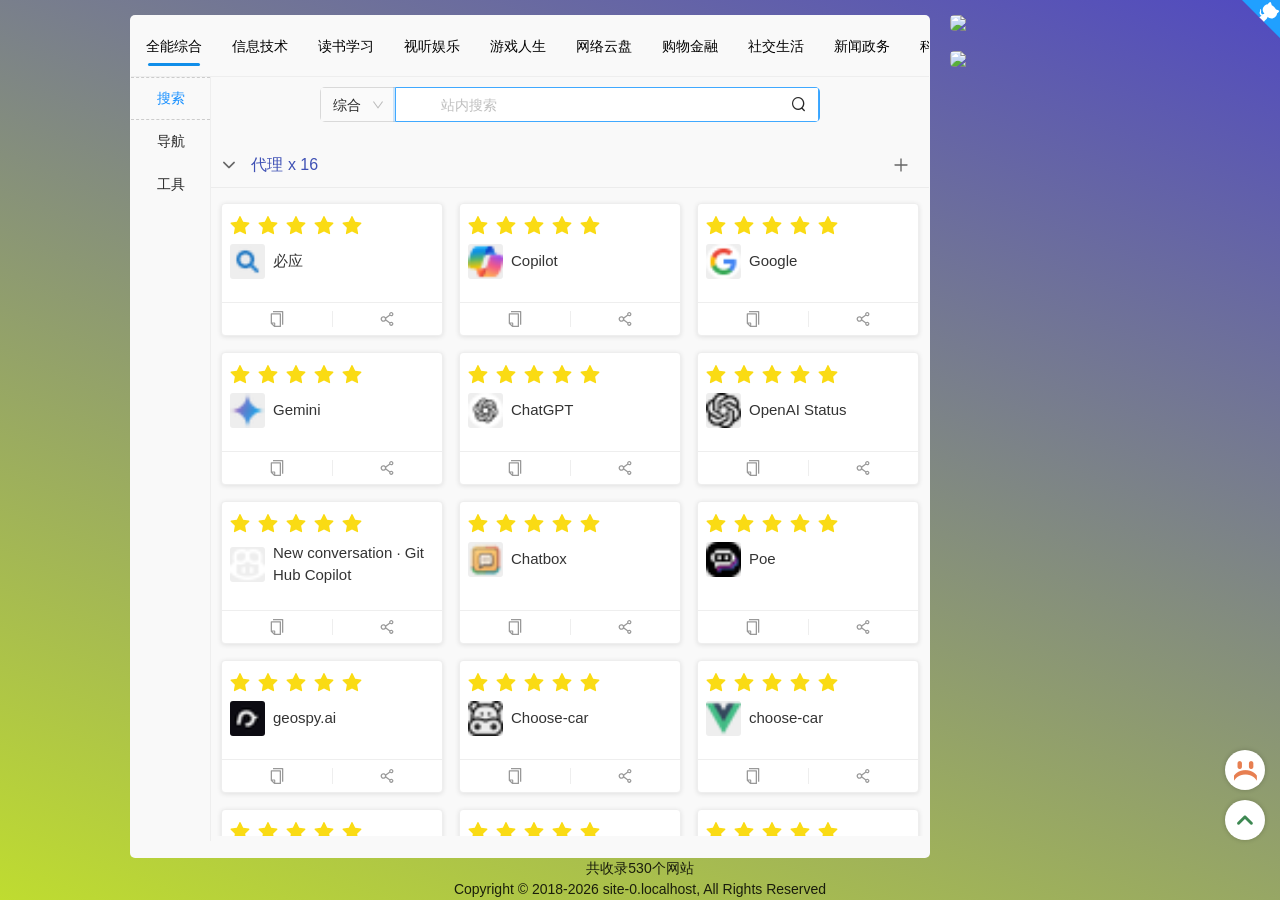
==== index.html @ 15c080ee "Deploying to gh-pages from @ RiTian96/nav@6707cbad53da77c49ca2c1d9689dedab79f946f9 🚀" ====
<!DOCTYPE html>
<!--
                                                                          
                                 .--,-``-.                              
                                /   /     '.                            
                               / ../        ;                           
      ,---,                    \ ``\  .`-    '                   ,---,  
  ,-+-. /  |               .---.\___\/   \   :               ,-+-. /  | 
 ,--.'|'   |  ,--.--.    /.  ./|     \   :   |      ,---.   ,--.'|'   | 
|   |  ,"' | /       \ .-' . ' |     /  /   /      /     \ |   |  ,"' | 
|   | /  | |.--.  .-. /___/ \: |     \  \   \     /    / ' |   | /  | | 
|   | |  | | \__\/: . .   \  ' . ___ /   :   |   .    ' /  |   | |  | | 
|   | |  |/  ," .--.; |\   \   '/   /\   /   :   '   ; :__ |   | |  |/  
|   | |--'  /  /  ,.  | \   \  / ,,/  ',-    .___'   | '.'||   | |--'   
|   |/     ;  :   .'   \ \   \ \ ''\        ;/  .\   :    :|   |/       
'---'      |  ,     .-./  '---" \   \     .' \  ; \   \  / '---'        
            `--`---'             `--`-,,-'    `--" `----'               
                      
                     2018/4/26   www.nav3.cn

        ,+++++++++++++++++++++++++++++++++++++++++++++++++.
        ( We want you! https://github.com/xjh22222228/nav )
        `-,+++++++++++++++++++++++++++++++++++++++++++++++'
-->
<html data-beasties-container>
  <head>
    <meta charset="utf-8">
    <base href="./">
    <meta name="author" content="https://github.com/xjh22222228">
    <meta http-equiv="X-UA-Compatible" content="IE=edge, chrome=1">
    <meta name="viewport" content="width=device-width, initial-scale=1, shrink-to-fit=no, minimum-scale=1.0, maximum-scale=1.0, user-scalable=no">
    <meta name="renderer" content="webkit">
    <!-- nav.config-start --><!-- https://github.com/xjh22222228/nav -->
  <title>发现导航 - 精选实用导航网站</title>
  <meta property="og:title" content="发现导航 - 精选实用导航网站">
  <meta property="og:description" content="发现导航是一个轻量级免费且强大的导航网站">
  <meta property="og:type" content="website">
  <meta name="description" content="发现导航是一个轻量级免费且强大的导航网站">
  <meta name="keywords" content="免费导航,开源导航" id="xjh_2">
  <link rel="icon" href="https://gcore.jsdelivr.net/gh/xjh22222228/public@gh-pages/nav/logo.svg">
  <link rel="apple-touch-icon" href="https://gcore.jsdelivr.net/gh/xjh22222228/public@gh-pages/nav/logo.svg">
  <link rel="prefetch" href="//unpkg.com/ng-zorro-antd@19.0.2/ng-zorro-antd.dark.min.css"><!-- nav.config-end -->
    <!-- nav.headerContent-start -->
    <!-- nav.headerContent-end -->
  <style>@charset "UTF-8";@-webkit-keyframes nprogress-spinner{0%{-webkit-transform:rotate(0deg)}to{-webkit-transform:rotate(360deg)}}html,body{width:100%;height:100%}*,*:before,*:after{box-sizing:border-box}html{font-family:sans-serif;line-height:1.15;-webkit-text-size-adjust:100%;-ms-text-size-adjust:100%;-ms-overflow-style:scrollbar;-webkit-tap-highlight-color:rgba(0,0,0,0)}@-ms-viewport{width:device-width}body{margin:0;color:#000000d9;font-size:14px;font-family:-apple-system,BlinkMacSystemFont,Segoe UI,Roboto,Helvetica Neue,Arial,Noto Sans,sans-serif,"Apple Color Emoji","Segoe UI Emoji",Segoe UI Symbol,"Noto Color Emoji";font-variant:tabular-nums;line-height:1.5715;background-color:#fff;font-feature-settings:"tnum"}html{--antd-wave-shadow-color:#1890ff;--scroll-bar:0}*,:before,:after{--tw-border-spacing-x:0;--tw-border-spacing-y:0;--tw-translate-x:0;--tw-translate-y:0;--tw-rotate:0;--tw-skew-x:0;--tw-skew-y:0;--tw-scale-x:1;--tw-scale-y:1;--tw-pan-x: ;--tw-pan-y: ;--tw-pinch-zoom: ;--tw-scroll-snap-strictness:proximity;--tw-gradient-from-position: ;--tw-gradient-via-position: ;--tw-gradient-to-position: ;--tw-ordinal: ;--tw-slashed-zero: ;--tw-numeric-figure: ;--tw-numeric-spacing: ;--tw-numeric-fraction: ;--tw-ring-inset: ;--tw-ring-offset-width:0px;--tw-ring-offset-color:#fff;--tw-ring-color:rgb(59 130 246 / .5);--tw-ring-offset-shadow:0 0 #0000;--tw-ring-shadow:0 0 #0000;--tw-shadow:0 0 #0000;--tw-shadow-colored:0 0 #0000;--tw-blur: ;--tw-brightness: ;--tw-contrast: ;--tw-grayscale: ;--tw-hue-rotate: ;--tw-invert: ;--tw-saturate: ;--tw-sepia: ;--tw-drop-shadow: ;--tw-backdrop-blur: ;--tw-backdrop-brightness: ;--tw-backdrop-contrast: ;--tw-backdrop-grayscale: ;--tw-backdrop-hue-rotate: ;--tw-backdrop-invert: ;--tw-backdrop-opacity: ;--tw-backdrop-saturate: ;--tw-backdrop-sepia: ;--tw-contain-size: ;--tw-contain-layout: ;--tw-contain-paint: ;--tw-contain-style: }*,:before,:after{box-sizing:border-box;border-width:0;border-style:solid;border-color:#e5e7eb}:before,:after{--tw-content:""}html{line-height:1.5;-webkit-text-size-adjust:100%;-moz-tab-size:4;tab-size:4;font-family:ui-sans-serif,system-ui,sans-serif,"Apple Color Emoji","Segoe UI Emoji",Segoe UI Symbol,"Noto Color Emoji";font-feature-settings:normal;font-variation-settings:normal;-webkit-tap-highlight-color:transparent}body{margin:0;line-height:inherit}svg{display:block;vertical-align:middle}:root{--componentHeight:155px}html{-ms-text-size-adjust:100%;-webkit-text-size-adjust:100%}body{min-height:100vh;-webkit-font-smoothing:antialiased;-moz-osx-font-smoothing:grayscale;-webkit-overflow-scrolling:touch;font-size:14px}</style><link rel="stylesheet" href="styles-TEUAUBQ4.css" media="print" onload="this.media='all'"><noscript><link rel="stylesheet" href="styles-TEUAUBQ4.css"></noscript></head>
  <script>
    window.__TITLE__ = document.title
  </script>
  <body class="dark-scrollbar-border" id="x-j-h">
    <app-xiejiahe>
      <!-- nav.loading-start -->
<style>
  @keyframes my-rotate{0%{transform:rotate(0deg)}100%{transform:rotate(360deg)}}@keyframes loading-dash{0%{stroke-dasharray:1,200;stroke-dashoffset:0}50%{stroke-dasharray:90,150;stroke-dashoffset:-40px}100%{stroke-dasharray:90,150;stroke-dashoffset:-120px}}.g-loading{z-index:999;position:fixed;top:0;left:0;right:0;bottom:0;background:#fff;display: flex;justify-content: center;align-items: center;}.circular{width:30px;height:30px;animation:my-rotate 2s linear infinite;}.path{stroke-dasharray:90,150;stroke-dashoffset:0;stroke-width:5;stroke:#409eff;stroke-linecap:round;animation:loading-dash 1.5s ease-in-out infinite}
</style><div class="g-loading">
    <svg viewBox="25 25 50 50" class="circular">
      <circle cx="50" cy="50" r="20" fill="none" class="path"/>
    </svg>
  </div>  
<!-- nav.loading-end -->
    </app-xiejiahe>

    <!-- nav.seo-start -->
<div data-url="https://github.com/xjh22222228/nav" data-server-time="1739693124392" data-a="x.i.e-jiahe" data-date="2025-02-16 16:05:24" id="META-NAV" style="z-index:-1;position:fixed;top:-10000vh;left:-10000vh;">
<div>必应</div><div>Copilot</div><div>Google</div><div>Gemini</div><div>ChatGPT</div><div>OpenAI Status</div><div>New conversation · GitHub Copilot</div><div>Chatbox</div><div>Poe</div><div>geospy.ai</div><div>Choose-car</div><div>choose-car</div><div>choose-car</div><div>RawChat公益站点</div><div>RawChat公益站点</div><div>数字玩家</div><div>网络空间测绘，网络空间安全搜索引擎，网络空间搜索引擎，安全态势感知 - FOFA网络空间测绘系统</div><div>DeepSeek - 探索未至之境</div><div>Kimi.ai - 帮你看更大的世界</div><div>秘塔AI搜索</div><div>微博智搜（beta）</div><div>百度一下，你就知道</div><div>文心一言</div><div>天工AI-搜索、对话、写作、文档分析、画画、做PPT的全能AI助手</div><div>智谱清言</div><div>商汤商量语言大模型</div><div>通义</div><div>讯飞星火认知大模型-AI大语言模型-星火大模型-科大讯飞</div><div>豆包 - 抖音旗下 AI 智能助手</div><div>360智脑 — 以人为本，安全可信</div><div>盘古大模型-华为云</div><div>小艺</div><div>SurfHelper</div><div>福利吧导航 | 福利世界一触即达</div><div>龙轩导航-做个有用的导航</div><div>阿虚同学的储物间</div><div>FRE123 免费资源共享平台</div><div>FRE123 免费资源共享平台</div><div>快点搜-搜索，快一点！-欢哥科技</div><div>哆啦A梦的神奇口袋-这全是宝藏</div><div>神秘的热心网友 - 收集免费实用有趣的东西，做最好的资源导航</div><div>炫猿</div><div>有深度的网址导航_趣导航</div><div>优聚集 - 优聚集</div><div>果汁导航 - 上网从这里开始！</div><div>资源兔 - 做个有用的资源导航</div><div>优聚集公开导航</div><div>合集网 | 信息资源大全</div><div>产品经理导航 | 运营导航-互联网人必备网址导航</div><div>LKs 网站推荐合集</div><div>聚合搜索引擎 - 熊崩搜索</div><div>神奇海螺试验场</div><div>MikuTools - 一个轻量的工具集合</div><div>即时工具-致力打造即用即走型在线工具箱</div><div>在线小工具 - 好用的在线工具都在这里！</div><div>炽狮工具箱 - 免费手机工具 站长工具 源代码查看器 在线工具 你的工具箱</div><div>在线工具 - 你的工具箱</div><div>首页 - 孟坤工具箱网页版</div><div>Web Apps by 123apps - Edit, Convert, Create</div><div>iLovePDF | 为PDF爱好者提供的PDF文件在线处理工具</div><div>線上 PDF | Adobe Acrobat (香港)</div><div>免费的在线PDF提取器</div><div>程序员工具箱 - 在线工具</div><div>高手工具 - 不止于工具</div><div>踢踢零工具 - tt0.top</div><div>刘明野的工具箱 | 刘明野的工具箱提供好用、易用的工具，还在不断添加中，欢迎访问！</div><div>AI帮个忙 | 多功能AI小帮手</div><div>偷懒工具 - 努力做更好用的在线工具</div><div>30tool-可能是最好的工具网</div><div>开发者搜索-Beta-让技术搜索更简单高效</div><div>Road 2 Coding</div><div>ZX的网站----欢迎访问!!!!!!</div><div>首页-丁爸网</div><div>Privacy | 个人数据泄漏检测</div><div>Privacy | 个人数据泄漏检测</div><div>社工库 - 最新免费社工库</div><div>你分享的链接泄露隐私了吗？</div><div>找到TA | 解析音乐分享链接</div><div>AICU - 我会一直看着你</div><div>Dynadot | 域名注册和管理 功能齐全，价格实惠 - 免费的拖拽式网站构建器 - 免费的域名隐私服务</div><div>客戶系統 - ExtraVM</div><div>阿里云-计算，为了无法计算的价值</div><div>OpenKEY</div><div>我要买GPT - 提供社区支持以及可靠的质量保证。</div><div>ChatGPT稳定账号购买批发, OpenAI账户辅助注册, DALLE2 GPT3 CODEX API 手工注册 自动发卡 质量保证</div><div>GPTNB ONEAPI</div><div>GPTAPI.US - AI模型中转API - OpenAI ChatGPT低价GPT-4 API - Claude 3 Opus、Gemini Pro 1.5、Command R+ API接口</div><div>SiliconFlow, Accelerate AGI to Benefit Humanity</div><div>2024年顶级免费AI API | Free AI Hunter</div><div>国内外AI大语言模型API价格对比 | AI排行榜 - AIGCRank.cn</div><div>OpenCompass司南 - 评测榜单</div><div>林哥的大模型野榜</div><div>Chat with Open Large Language Models</div><div>UFO Test: Multiple Framerates</div><div>Keep Screen On - A page to prevent your device from sleeping</div><div>微信文件传输助手网页版</div><div>UC网盘 - 文件传输助手</div><div>Untitled space – new.space --- 无标题空间 – new.space</div><div>鸡毛信</div><div>getnote</div><div>notesorga</div><div>即时传 - 在线文件传送</div><div>网络剪贴板 - 极简的跨平台数据暂存和传送工具 | netcut.cn</div><div>Connect to Work or Games from Anywhere | Parsec</div><div>Moonlight Game Streaming: Play Your PC Games Remotely</div><div>RSS Generator - FetchRSS</div><div>图片隐写加密／解密</div><div>Q绑查询-Q绑在线查询具</div><div>你注册过哪些网站？一搜便知 - REG007</div><div>恶搞照妖镜</div><div>Greasy Fork - 安全、实用的用户脚本大全</div><div>Sleazy Fork - 安全、有用的成人用户脚本大全</div><div>首页 | Userscript.Zone</div><div>Flathub—An app store and build service for Linux</div><div>极简插件_Chrome扩展插件商店_优质crx应用下载</div><div>Crx搜搜 - 一个牛X的扩展和应用商店</div><div>Easy Scraper</div><div>AixDownloader - Download Anywhere</div><div>Automa - An extension for browser automation - Automa</div><div>计时器掌控者 | 苍石居</div><div>ImFile</div><div>GKD | 自定义屏幕点击应用</div><div>免费下载缺失的 DLL 文件 | DLL‑files.com</div><div>Microsoft Activation Scripts (MAS)</div><div>沧水的KMS服务 - Kms激活|Windows激活|Office激活|Windows下载|Office下载|搭建KMS服务器</div><div>[微零微]-Windows/Office全系列激活教程-KMS在线激活-KMS激活服务器-Windows11一句命令永久激活-Windows10一句命令永久激活</div><div>HelloWindows.cn - 精校 完整 极致 Windows系统下载仓储站</div><div>OSSQ - Windows10 Windows11 版本切换</div><div>Mocreak - 一键安装 Office 的利器</div><div>Office Tool Plus 官方网站 - 一键部署 Office</div><div>微PE工具箱 - 超好用的装机维护工具</div><div>腾讯哈勃分析系统</div><div>VirusTotal - Home</div><div>DriverPack - 驱动更新软件| 下载适用于 Windows 7，XP，10，8 和 8.1</div><div>OpenArk - Opensource Anti Rootkit</div><div>晨钟网络科技 - 致力于开发小众实用软件</div><div>EX-DIY工具箱 卡硬工具箱 （原：卡吧工具箱） 官方网站-电脑DIY装机必备软件。与JS谈笑风生,卡硬大法好。魔方。鲁大师。系统优化</div><div>图吧工具箱 - 最纯净的硬件工具箱</div><div>万彩办公大师官网-免费的办公工具百宝箱OfficeBox,绿色无广告无捆绑</div><div>域名检测_链接检测_网站监控-极强检测报警系统</div><div>站长工具 - 站长之家</div><div>站长工具-百度权重排名查询-站长seo查询 - 爱站网</div><div>ITDOG - 在线ping_在线tcping_网站测速_HTTP测速_API测速_路由追踪_在线MTR_DNS查询</div><div>dnsdb website server domain name hosting ip address lookup history</div><div>ip查询 查ip 网站ip查询 同ip网站查询 iP反查域名 iP查域名 同ip域名</div><div>免费API - 提供免费接口调用平台</div><div>ialtone的短信测压站</div><div>棒糖短信测压</div><div>卡吧加钱党</div><div>Pointer Pointer</div><div>GitHub</div><div>GitHub Proxy 代理加速</div><div>GitHub 文件加速</div><div>GitHub 文件加速</div><div>GitHub 文件加速</div><div>首页 - HelloGitHub</div><div>Trending repositories on GitHub this month</div><div>果核剥壳 - 互联网的净土</div><div>Topbook | 高效生活视频书</div><div>小众软件 - 分享免费、小巧、实用、有趣、绿色的软件</div><div>玩个机吧 - 收集干货教程</div><div>蓝点网 - 给你感兴趣的内容</div><div>微当下载</div><div>六音</div><div>423Down</div><div>创造者日报 - 每天发现有趣的产品</div><div>一网一匠极速版 - 一起发现有趣的新产品</div><div>新趣集 - 一起发现有趣的新产品</div><div>分享迷 - 优质精品TV软件、互联网资源分享</div><div>缘本初见 | 分享实用好软件！</div><div>学习猫 - 分享优质学习资源</div><div>IT天空－新的十年，与您同行！ （已创建16年零5个月）</div><div>Funletu – 发现好物，分享资源，推荐精品</div><div>Altapps.net</div><div>soft.l-t.top</div><div>奔跑中的奶酪 - 有智，有趣，有爱</div><div>汉客儿(www.hankeer.org) | 汉客儿官网 | 魔法电脑 | 多屏协同</div><div>晨旭的博客~ – 我们的同志遍布五湖四海，甚至打入了某些组织的内部</div><div>zu1k</div><div>首页 | Sukka's Blog</div><div>Nite07的小窝 - 优质软件资源站</div><div>SnowNekoのBlog</div><div>万事屋的阿虚</div><div>TomyJan</div><div>kelecn</div><div>惊鸿一面 – 期待与你相遇</div><div>小逗包编辑部 - 摸鱼·搞事·发骚</div><div>你好，我是李猫球。 - 猫球博客</div><div>JonasTech - 用心创造体验</div><div>如有乐享 - 分享是一种态度，是一种美德</div><div>zBook</div><div>电子书搜索 - 找电子书 - Google</div><div>无名图书 | 一个好看的电子书网站</div><div>学术搜索 - 站在巨人的肩膀上 - Google 学术</div><div>问答库_做最有用的题库问答学习平台</div><div>简答题 - 简洁、实用的找答案题库</div><div>全能在线搜题 - 全能搜题网页端，大学生网课搜题必备，你的难题让我来承担！</div><div>试题大全 - 提供免费好用的题目查询及真题下载 -</div><div>搜漫_一站式漫画搜索引擎</div><div>走读派读书导航 - 读书学习第一站！</div><div>教师必备工具导航</div><div>毕业论文资源导航-每日更新</div><div>金榜题名</div><div>DeepL翻译：全世界最准确的翻译</div><div>深言达意 – 懂文字，更懂你</div><div>在线繁体字转换工具</div><div>搜字体网 - 在线识别图片字体,字体识别-在线找字体工具</div><div>dazidazi-在线打字练习网站-提高打字速度-打字测试-标准指法</div><div>赛文跟打 - 木易跟打器</div><div>tldraw</div><div>「阅读」APP 精品书源 — 每日更新</div><div>阅读 - 书源 \ 订阅</div><div>阅读APP源 - AOAOSTAR</div><div>源仓库最新地址发布页</div><div>Yiove 书源仓库 - 三千书源</div><div>Legado·阅读</div><div>各种源大型整合</div><div>阅读书源自用 | yuedu</div><div>一份爱小工具-www.an2.net，我们专注于田字格字帖相关工具研发，田字格字帖生成器系列免费工具，自2013年上线以来，一致致力于为您提供更优质全面的字帖资源和更好的用户体验。</div><div>首页 - 习题打印生成器 www.dayin.page</div><div>2021免费中国校外知网维普万方账号密码资源永久更新</div><div>Canva可画_在线设计协作平台_平面设计作图软件_视觉办公套件 - Canva中文官网</div><div>Photopea | Online Photo Editor</div><div>自然码辅码在线查询</div><div>Free Design Resources | Resource Boy</div><div>Z-Library项目</div><div>免费小说网_校对小说_精校小说_全本小说_完结小说_TXT小说_无弹窗小说_无错小说网_好看的小说_免费小说</div><div>风云酷小子</div><div>英语真题在线 - 官方网站</div><div>PubScholar公益学术平台</div><div>国家哲学社会科学文献中心</div><div>新课标第一网-免费课件、试题、教案下载</div><div>中小学各年级电子课本下载</div><div>学思教师用书专用平台</div><div>国家教育资源公共服务平台</div><div>139漫画 - 提供海量漫画,更新最快在线漫画欣赏</div><div>拷貝漫畫 - 海賊王 海贼王 哥布林殺手 哥布林杀手 漫畫 漫画 FGO FGO 東方 东方 艦娘 舰娘 同人志 本子 更新 全集 在綫漫畫 在线漫画 - 拷貝漫畫 拷贝漫画</div><div>熱門排行 - 漫畫狗</div><div>在线漫画-火影忍者-海贼王-死神 - 动漫之家漫画网</div><div>YY简历网-个人简历模板免费下载-精选1000+套word可编辑</div><div>个人简历网-简历模板,面试,求职攻略</div><div>集芳阁云搜 - 搜你所想，看你想看</div><div>电影狗 - 专业电影搜索引擎</div><div>FRE123 动漫搜索引擎</div><div>Yiove 磁力搜索引擎</div><div>AnyBT</div><div>SkrBT最新地址发布页</div><div>老王磁力最新地址发布页</div><div>MyFreeMP3</div><div>TuneFree</div><div>下歌吧 - 全网音乐 高品质MP3 无损flac 在线免费下载 免费播放</div><div>歌曲宝-找歌就用歌曲宝-MP3音乐高品质在线免费下载</div><div>无损生活 - 全网无损音乐免费下载，音乐搜索,音乐在线试听,下载,在线解析网</div><div>影猫の仓库 | 免费观影第一站！</div><div>不求人导航@影视 | 专业影视资源导航</div><div>影视森林——观影第一站</div><div>二次元赛高 | 专注于ACGN的引路姬</div><div>ACG聚集 - 二次元动漫导航交流网站(二次元宝藏资源聚合)</div><div>AI纸片老婆生成指南</div><div>Civitai | Stable Diffusion models, embeddings, hypernetworks and more</div><div>Hugging Face – The AI community building the future.</div><div>Anime Scene Search Engine - trace.moe</div><div>SauceNAO Reverse Image Search</div><div>完美韵脚 - 让押韵变得简单</div><div>巡礼地图 - 共享取景地标与截图 - 动画巡礼 - anitabi - 圣地巡礼 - 聖地巡礼 - せいちじゅんれい - 神奇海螺试验场</div><div>33台词 - 通过台词找影片素材</div><div>M3U8 Player - HLSPlayer.net</div><div>m3u8在线播放器 - M3U8 Player</div><div>m3u8 downloader</div><div>Twitter 视频下载 | TwitterXZ</div><div>微博、秒拍、绿洲、小咖秀视频图片解析下载 - 保存视频图片到电脑、手机</div><div>贝贝BiliBili - B站视频下载</div><div>与熊论道/熊曰加密 - PcMoe!</div><div>与佛论禅</div><div>百家姓暗号-福利吧</div><div>Core Values Decoder</div><div>David Martinez (Edgerunners), Cyberpunk: Edgerunners, Lucy (Edgerunners), Netflix TV Series, Netflix, anime, cyberpunk | 3840x2160 Wallpaper - wallhaven.cc</div><div>5ece2511d0a5a.jpg (1920×1080)</div><div>NovelAI.Dev</div><div>Stable Diffusion 法术解析</div><div>Danbooru 标签超市</div><div>魔咒百科词典</div><div>Stable Diffusion-喵手AI资源站</div><div>黎歌の主页</div><div>饭太硬 | 导航</div><div>肥猫 | ✎ℳ𝓪𝓸</div><div>影视TV</div><div>TV盒子软件 | files</div><div>OK影视7987</div><div>首页 - 射手网(伪) - assrt.net - 字幕下载，字幕组，中文字幕，美剧字幕，英剧字幕，双语字幕，新番字幕</div><div>点点字幕 | 美剧及电影字幕资源搜索下载</div><div>YouTube</div><div>TikTok</div><div>Disney+ | 观看迪士尼 (Disney)、漫威 (Marvel)、皮克斯 (Pixar)、星球大战 (Star Wars)、国家地理 (National Geographic) 及更多精彩</div><div>Netflix</div><div>NongMo.Zone</div><div>PornEmby</div><div>免费色情视频及性爱影片 – A片，X级，色情片分享网站 | Pornhub</div><div>JavDB 成人影片數據庫</div><div>MissAV | 免费高清AV在线看</div><div>SupJav - 在线看日本高清有码, 无码 AV, 中文字幕</div><div>首页 · JAV金鸡儿奖官网</div><div>JinriCP|韩国女团|pandaTv|直播 - JinriCP</div><div>豆瓣</div><div>抖音-记录美好生活</div><div>哔哩哔哩 (゜-゜)つロ 干杯~-bilibili</div><div>SeedHub | 影视&动漫分享</div><div>磁力熊 - 豆瓣高分电影1080P下载</div><div>不太灵影视</div><div>高清电影天堂_高清电影网_免费电影下载_高清迅雷电影下载_高清电影天堂</div><div>低端影视 - 超清在线视频站</div><div>CHAOSPACE – 蓝光影视 热门美剧 字幕分享 最好用的影视资源站</div><div>最好的高清2160P 4K电影下载网站 | MINI4K迷客电影</div><div>LIBVIO-官网</div><div>厂长资源 – 厂长影视官网 | 超清视频站</div><div>末日動漫資源庫 - Project AcgnX Torrent Asia</div><div>首頁 - 動漫花園資源網 - 動漫愛好者的自由交流平台</div><div>Awesome Wallpapers - wallhaven.cc</div><div>HD/4K/5K Resolution Wallpapers/Backgrounds ▪ Wallroom.io</div><div>Wallpapers for Desktop and Mobile: Free HD Images and Backgrounds | Wallspic</div><div>Pipi Usagi - Pipi's Personal Archiving Website</div><div>4KHD - HD Beautiful Girls</div><div>微密猫</div><div>Kilow - Collect Beautiful</div><div>Coomer</div><div>Posts of imneko13 from OnlyFans | Coomer</div><div>Fapello</div><div>angell.uwuuu / angellmarr / littleangellmarr Nude Leaks - Fapello</div><div>Thotsbay - Best HD Quality Exclusive Photos and Videos contents</div><div>freejavbt最新地址</div><div>javmenu</div><div>404xav-幸福天堂</div><div>网易云游戏平台</div><div>在 Steam 上激活产品</div><div>Steam 账号信息同步</div><div>SteamDB</div><div>Watt Toolkit - 瓦特工具箱(Steam++官网)</div><div>Dogfight360 – 羽翼城个人博客</div><div>Oh My Deck</div><div>Home - SteamGridDB</div><div>EmuDeck - Emulators on Steam Deck and SteamOS</div><div>Decky Loader - Steam Deck Homebrew</div><div>wiliwili | 专为手柄控制设计的第三方跨平台B站客户端，目前可以运行在PC全平台、PSVita、PS4 和 Nintendo Switch上</div><div>GBT乐赏游戏空间</div><div>单机游戏_单机游戏下载_单机游戏大全中文版下载_3DM游戏网</div><div>游民星空 - 大型单机游戏门户 提供特色单机游戏资讯、下载</div><div>单机游戏_单机游戏下载_单机游戏门户_游侠网</div><div>单机游戏下载-好玩的手机游戏大全-逗游网</div><div>Switch520</div><div>《逃离塔科夫》官方 Wiki</div><div>Nexus mods and community</div><div>FLiNG Trainer - PC Game Cheats and Mods</div><div>战网通行证国际服</div><div>其乐 Keylol</div><div>NGA玩家社区</div><div>欢迎来到 Steam</div><div>Epic游戏商城 | 下载畅玩 PC 平台游戏、模组、DLC 和更多 – Epic Games</div><div>EA账户管理</div><div>育碧账户管理</div><div>GOG.com</div><div>Activision | Home</div><div>战网通行证国服</div><div>《逃离塔科夫》官网 - Escape from Tarkov</div><div>TapTap | 发现好游戏</div><div>杉果游戏（SONKWO.COM）-全方位正版游戏服务平台</div><div>Humble Bundle | game bundles, book bundles, software bundles, and more</div><div>Fanatical | 购买 PC 游戏、Steam 密钥、游戏捆绑包</div><div>https://www.greenmangaming.com/zh/</div><div>在线追 - 最新高清电影、电视剧、综艺与动漫 | 在线网盘下载 & 迅雷下载专区</div><div>盘库吧-网盘资源全网在线搜索神器。</div><div>HDHive - 影巢</div><div>玩偶哥哥-网盘资源分享站</div><div>云盘搜-阿里云盘夸克网盘百度网盘迅雷云盘资源搜索引擎</div><div>影视搜索</div><div>盘友圈</div><div>又一个资源搜索</div><div>SearchSearchGo</div><div>易搜地址永久发布页，收藏我回家不迷路！</div><div>阿里盘搜 - 阿里云盘资源搜索引擎</div><div>混合盘搜索 - 百度网盘, 夸克网盘, 阿里云盘资源搜索网站</div><div>懒盘搜索 - 提供夸克网盘|阿里云盘|迅雷网盘的资源</div><div>云盘4K-综合网盘搜索</div><div>雷鲸小站-天翼云盘交流站</div><div>天逸搜 - 云盘资源搜索</div><div>KinhDown - 首页</div><div>i度盘 - 在线解析</div><div>PikPak 云盘</div><div>华为云空间 — 存于云间，尽享精彩</div><div>阿里云盘</div><div>百度网盘</div><div>123云盘</div><div>我的坚果云 - 坚果云 - 云盘|网盘|企业网盘|同步|备份|无限空间|免费网络硬盘|企业云盘</div><div>天翼云盘 珍藏美好生活 家庭云|网盘|文件备份|资源分享</div><div>淘宝联盟·生态伙伴</div><div>防刷刷 - 高返利网购防骗助手APP</div><div>商品历史价格查询-支持淘宝、天猫、京东等</div><div>基金对比 - 工具 - 好买基金网</div><div>韭菜投资学指数估值表</div><div>银行螺丝钉指数估值表</div><div>沪深300东方财富网</div><div>大视野_沪深300盈利收益率/10年期国债收益率</div><div>Maigoo品牌榜 | 买购网 知识榜 十大榜中榜门户</div><div>京东(JD.COM)-正品低价、品质保障、配送及时、轻松购物！</div><div>淘宝网 - 淘！我喜欢</div><div>且慢 - 管好每一笔钱，放下心中焦虑</div><div>有知有行</div><div>雪球 - 聪明的投资者都在这里</div><div>天天基金网(1234567.com.cn) --首批独立基金销售机构-- 东方财富网旗下基金平台!</div><div>首页 | 上海证券交易所</div><div>首页-中证指数有限公司</div><div>福利吧会员大全</div><div>阿虚的低价会员商城</div><div>telegram中文搜索</div><div>TelSearch | TG搜索 | 电报搜索 | Telegram 搜索</div><div>职友集：发现和了解你未来的雇主</div><div>看准网-查工资|聊面试|评公司|搜职位|国内领先的职场信息平台</div><div>Telegram: Contact @SurfHelper_C</div><div>TP-LINK</div><div>锐捷网络-EWEB系统</div><div>最新微信对话生成器_支付宝转账生成器_微商截图制作_对话聊天截图生成_万能对话生成器2021</div><div>能不能好好说话？</div><div>Rectangles</div><div>How To Cook</div><div>隔离食用手册</div><div>猫球厨房 - 猫球博客</div><div>涮火锅时间 - 猫球博客</div><div>高德地图</div><div>百度地图</div><div>Temporary Phone Numbers | Receive SMS online</div><div>默沙东诊疗手册</div><div>医学微视</div><div>国家卫生健康委办公厅关于印发成人高尿酸血症与痛风食养指南（2024年版）等4项食养指南的通知</div><div>中国医药信息查询平台-国家权威认证全类型医药信息查询平台</div><div>进口原研药目录</div><div>Telegram</div><div>主页 / X</div><div>Instagram</div><div>【热门推荐】5000+ 优质 Telegram 群组、频道和机器人，精心筛选，助您迅速找到最佳选择！ | rectg</div><div>QQ邮箱</div><div>微博 – 随时随地发现新鲜事</div><div>今日头条</div><div>首页 - 知乎</div><div>企业微信</div><div>介绍 | RSSHub</div><div>老生常谈 | Laosheng.top</div><div>鱼塘热榜</div><div>今日热榜官网</div><div>AnyKnew - 效率资讯 - 高效读资讯, 5分钟遍历全网热点</div><div>平平无奇摸鱼小天才 - GitMind</div><div>果汁排行榜 - 各类榜单排名大全</div><div>什么值得看 - 现在正在发生什么</div><div>哔哔资讯官网 - 一站式新闻热榜聚合阅读</div><div>中华人民共和国历史年表 - 维基百科，自由的百科全书</div><div>常见问题 / FAQ - 自由知乎</div><div>热搜引擎-全平台热搜历史记录</div><div>热搜神器 Pro</div><div>热搜时光机 - 微博热搜历史记录查询</div><div>知微舆论场</div><div>热搜榜单查询工具_MCNDATA</div><div>微博热搜API</div><div>抖音热搜API</div><div>头条热搜API</div><div>时事_澎湃新闻-The Paper</div><div>快报_界面新闻</div><div>滚动新闻-中国新闻网-梳理天下新闻</div><div>企业信息查询-老板信息查询</div><div>企信通 | 查企业，查信用，就用企信通、企信通小程序、企信通官网</div><div>天眼查-商业查询平台_企业信息查询_公司查询_工商查询_企业信用信息系统</div><div>中华人民共和国行政区划_国情相关_中国政府网</div><div>最新县及县以上1980年以来历史行政区划代码大全（截止2021年8月31日）</div><div>新华社新闻信息报道中的禁用词和慎用词(2019 年7 月修订)-吉首大学物理与机电工程学院</div><div>最新版《互联网新闻信息稿源单位名单》-中共中央网络安全和信息化委员会办公室</div><div>互联网新闻信息稿源单位名单_百度百科</div><div>国家标准|GB/T 15834-2011</div><div>央媒的“子子孙孙”也可以叫央媒吗？</div><div>关于两会，新闻人必须知道的报道规范用语！</div><div>智能法律咨询</div><div>有据 | 国际新闻事实核查</div><div>商务预报</div><div>商务数据中心</div><div>贸易指南-商务部外贸发展局</div><div>地铁数据库 | 地铁客流量查询</div><div>舆情研究--中国警察网</div><div>学习强国</div><div>中国政府网_中央人民政府门户网站</div><div>中共中央网络安全和信息化委员会办公室</div><div>首页----中国互联网络信息中心</div><div>游戏产业网-游戏工委官方网站</div><div>中华人民共和国商务部</div><div>走出去公共服务平台</div><div>中华人民共和国海关总署</div><div>国家统计局</div><div>中国人民银行</div><div>中国银行保险监督管理委员会</div><div>中国法律服务网</div><div>国家法律法规数据库</div><div>国家标准全文公开</div><div>中国信息通信研究院</div><div>安全内参 | 决策者的网络安全知识库</div><div>性价比机场测速 - by Duang</div><div>DuyaoSS-机场测速和简介</div><div>品云机场导航 | 专业科学上网导航</div><div>MJJ导航 - mjjloc.com | 这儿有你要的</div><div>永不分离—jcnf的导航站</div><div>yacd</div><div>metacubexd</div><div>IPCheck.ing - 查看我的 IP 地址 - 查询本机 IP 地址及归属地 - 查看 WebRTC 连接 IP - DNS 泄露检测 - 网速测试 - Jason Ng 阿禅开源作品</div><div>查看我的 IP 地址 | 查询本机 IP 地址及归属地 | 查看 DNS 出口 IP | 测试 CDN 命中节点 | Sukka | https://ip.skk.moe</div><div>FlowLoss永久地址发布页</div><div>FlowLoss - 做最好用的综合流量消耗器</div><div>Internet Speed Test - Measure Network Performance | Cloudflare</div><div>Speedtest by Ookla - The Global Broadband Speed Test</div><div>在线订阅转换工具</div><div>ACL4SSR 在线订阅转换</div><div>つつの订阅转换 · 鲸歌</div><div>品云订阅转换</div><div>QuantumultX-Surge-Clash-订阅转化</div><div>MyUrls</div><div>Warp To Clash/Surge</div><div>NEKOWARP</div><div>Clash Verge Rev Docs</div><div>科学上网 技术分享 - 不良林</div><div>Sabrina的万事屋</div><div>Blog</div><div>James's Daily Life 詹姆斯的日常 - 每天都进步一点，一起遇见不一样的自己！希望我分享的内容能帮助到你</div><div>魔戒.net</div><div>登录 - 魔戒.net</div><div>EdNovas云</div><div>登录 - EdNovas云</div><div>登录 - 八戒</div></div><!-- nav.seo-end -->
  <link rel="modulepreload" href="chunk-W5MP3KP4.js"><link rel="modulepreload" href="chunk-QNYEFYAN.js"><link rel="modulepreload" href="chunk-3A73IYJX.js"><link rel="modulepreload" href="chunk-SAE2XOAQ.js"><link rel="modulepreload" href="chunk-3ZIBZN2J.js"><link rel="modulepreload" href="chunk-HQL3F5D4.js"><link rel="modulepreload" href="chunk-QLL5RIWK.js"><link rel="modulepreload" href="chunk-2QPC2UPL.js"><link rel="modulepreload" href="chunk-ET44QCKL.js"><link rel="modulepreload" href="chunk-P7ZKWMAZ.js"><script src="polyfills-FFHMD2TL.js" type="module"></script><script src="main-Z5V4257B.js" type="module"></script></body>
</html>
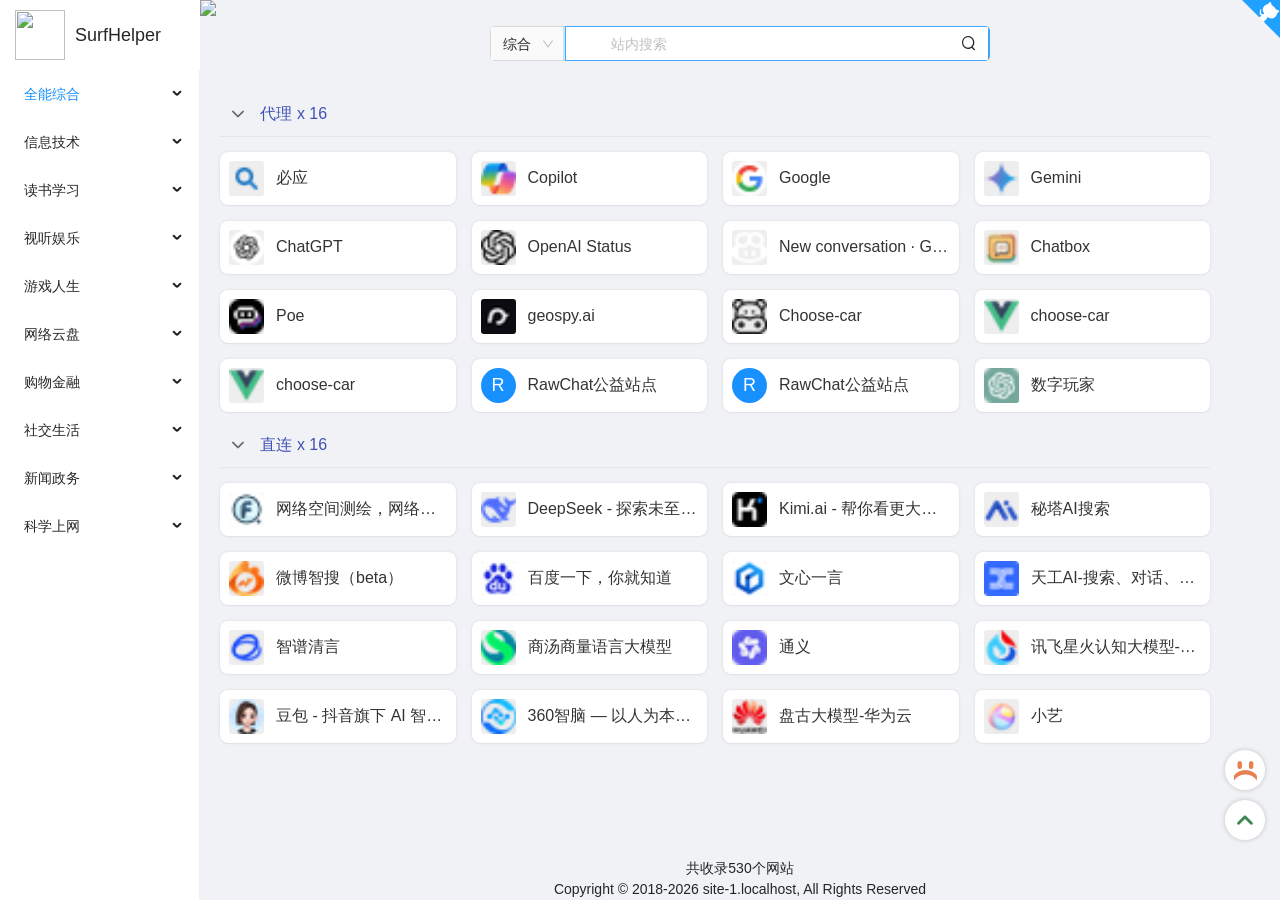
==== commit a0bcfaab: "Deploying to gh-pages from @ RiTian96/nav@46e4baf130191c0392958eb849a29772d30deeee 🚀" ====
--- a/index.html
+++ b/index.html
@@ -31,36 +31,30 @@
     <meta name="viewport" content="width=device-width, initial-scale=1, shrink-to-fit=no, minimum-scale=1.0, maximum-scale=1.0, user-scalable=no">
     <meta name="renderer" content="webkit">
     <!-- nav.config-start --><!-- https://github.com/xjh22222228/nav -->
-  <title>发现导航 - 精选实用导航网站</title>
-  <meta property="og:title" content="发现导航 - 精选实用导航网站">
-  <meta property="og:description" content="发现导航是一个轻量级免费且强大的导航网站">
+  <title>SurfHelper - 精选实用导航网站</title>
+  <meta property="og:title" content="SurfHelper - 精选实用导航网站">
+  <meta property="og:description" content="冲浪助手是一个轻量级免费且强大的导航网站">
   <meta property="og:type" content="website">
-  <meta name="description" content="发现导航是一个轻量级免费且强大的导航网站">
-  <meta name="keywords" content="免费导航,开源导航" id="xjh_2">
+  <meta name="description" content="冲浪助手是一个轻量级免费且强大的导航网站">
+  <meta name="keywords" content="SurfHelper,冲浪助手,RiTian96,RiTian,日天96,日天,nav,导航,免费导航,开源导航" id="xjh_2">
   <link rel="icon" href="https://gcore.jsdelivr.net/gh/xjh22222228/public@gh-pages/nav/logo.svg">
   <link rel="apple-touch-icon" href="https://gcore.jsdelivr.net/gh/xjh22222228/public@gh-pages/nav/logo.svg">
   <link rel="prefetch" href="//unpkg.com/ng-zorro-antd@19.0.2/ng-zorro-antd.dark.min.css"><!-- nav.config-end -->
     <!-- nav.headerContent-start -->
     <!-- nav.headerContent-end -->
-  <style>@charset "UTF-8";@-webkit-keyframes nprogress-spinner{0%{-webkit-transform:rotate(0deg)}to{-webkit-transform:rotate(360deg)}}html,body{width:100%;height:100%}*,*:before,*:after{box-sizing:border-box}html{font-family:sans-serif;line-height:1.15;-webkit-text-size-adjust:100%;-ms-text-size-adjust:100%;-ms-overflow-style:scrollbar;-webkit-tap-highlight-color:rgba(0,0,0,0)}@-ms-viewport{width:device-width}body{margin:0;color:#000000d9;font-size:14px;font-family:-apple-system,BlinkMacSystemFont,Segoe UI,Roboto,Helvetica Neue,Arial,Noto Sans,sans-serif,"Apple Color Emoji","Segoe UI Emoji",Segoe UI Symbol,"Noto Color Emoji";font-variant:tabular-nums;line-height:1.5715;background-color:#fff;font-feature-settings:"tnum"}html{--antd-wave-shadow-color:#1890ff;--scroll-bar:0}*,:before,:after{--tw-border-spacing-x:0;--tw-border-spacing-y:0;--tw-translate-x:0;--tw-translate-y:0;--tw-rotate:0;--tw-skew-x:0;--tw-skew-y:0;--tw-scale-x:1;--tw-scale-y:1;--tw-pan-x: ;--tw-pan-y: ;--tw-pinch-zoom: ;--tw-scroll-snap-strictness:proximity;--tw-gradient-from-position: ;--tw-gradient-via-position: ;--tw-gradient-to-position: ;--tw-ordinal: ;--tw-slashed-zero: ;--tw-numeric-figure: ;--tw-numeric-spacing: ;--tw-numeric-fraction: ;--tw-ring-inset: ;--tw-ring-offset-width:0px;--tw-ring-offset-color:#fff;--tw-ring-color:rgb(59 130 246 / .5);--tw-ring-offset-shadow:0 0 #0000;--tw-ring-shadow:0 0 #0000;--tw-shadow:0 0 #0000;--tw-shadow-colored:0 0 #0000;--tw-blur: ;--tw-brightness: ;--tw-contrast: ;--tw-grayscale: ;--tw-hue-rotate: ;--tw-invert: ;--tw-saturate: ;--tw-sepia: ;--tw-drop-shadow: ;--tw-backdrop-blur: ;--tw-backdrop-brightness: ;--tw-backdrop-contrast: ;--tw-backdrop-grayscale: ;--tw-backdrop-hue-rotate: ;--tw-backdrop-invert: ;--tw-backdrop-opacity: ;--tw-backdrop-saturate: ;--tw-backdrop-sepia: ;--tw-contain-size: ;--tw-contain-layout: ;--tw-contain-paint: ;--tw-contain-style: }*,:before,:after{box-sizing:border-box;border-width:0;border-style:solid;border-color:#e5e7eb}:before,:after{--tw-content:""}html{line-height:1.5;-webkit-text-size-adjust:100%;-moz-tab-size:4;tab-size:4;font-family:ui-sans-serif,system-ui,sans-serif,"Apple Color Emoji","Segoe UI Emoji",Segoe UI Symbol,"Noto Color Emoji";font-feature-settings:normal;font-variation-settings:normal;-webkit-tap-highlight-color:transparent}body{margin:0;line-height:inherit}svg{display:block;vertical-align:middle}:root{--componentHeight:155px}html{-ms-text-size-adjust:100%;-webkit-text-size-adjust:100%}body{min-height:100vh;-webkit-font-smoothing:antialiased;-moz-osx-font-smoothing:grayscale;-webkit-overflow-scrolling:touch;font-size:14px}</style><link rel="stylesheet" href="styles-TEUAUBQ4.css" media="print" onload="this.media='all'"><noscript><link rel="stylesheet" href="styles-TEUAUBQ4.css"></noscript></head>
+  <style>@charset "UTF-8";@-webkit-keyframes nprogress-spinner{0%{-webkit-transform:rotate(0deg)}to{-webkit-transform:rotate(360deg)}}html,body{width:100%;height:100%}*,*:before,*:after{box-sizing:border-box}html{font-family:sans-serif;line-height:1.15;-webkit-text-size-adjust:100%;-ms-text-size-adjust:100%;-ms-overflow-style:scrollbar;-webkit-tap-highlight-color:rgba(0,0,0,0)}@-ms-viewport{width:device-width}body{margin:0;color:#000000d9;font-size:14px;font-family:-apple-system,BlinkMacSystemFont,Segoe UI,Roboto,Helvetica Neue,Arial,Noto Sans,sans-serif,"Apple Color Emoji","Segoe UI Emoji",Segoe UI Symbol,"Noto Color Emoji";font-variant:tabular-nums;line-height:1.5715;background-color:#fff;font-feature-settings:"tnum"}html{--antd-wave-shadow-color:#1890ff;--scroll-bar:0}*,:before,:after{--tw-border-spacing-x:0;--tw-border-spacing-y:0;--tw-translate-x:0;--tw-translate-y:0;--tw-rotate:0;--tw-skew-x:0;--tw-skew-y:0;--tw-scale-x:1;--tw-scale-y:1;--tw-pan-x: ;--tw-pan-y: ;--tw-pinch-zoom: ;--tw-scroll-snap-strictness:proximity;--tw-gradient-from-position: ;--tw-gradient-via-position: ;--tw-gradient-to-position: ;--tw-ordinal: ;--tw-slashed-zero: ;--tw-numeric-figure: ;--tw-numeric-spacing: ;--tw-numeric-fraction: ;--tw-ring-inset: ;--tw-ring-offset-width:0px;--tw-ring-offset-color:#fff;--tw-ring-color:rgb(59 130 246 / .5);--tw-ring-offset-shadow:0 0 #0000;--tw-ring-shadow:0 0 #0000;--tw-shadow:0 0 #0000;--tw-shadow-colored:0 0 #0000;--tw-blur: ;--tw-brightness: ;--tw-contrast: ;--tw-grayscale: ;--tw-hue-rotate: ;--tw-invert: ;--tw-saturate: ;--tw-sepia: ;--tw-drop-shadow: ;--tw-backdrop-blur: ;--tw-backdrop-brightness: ;--tw-backdrop-contrast: ;--tw-backdrop-grayscale: ;--tw-backdrop-hue-rotate: ;--tw-backdrop-invert: ;--tw-backdrop-opacity: ;--tw-backdrop-saturate: ;--tw-backdrop-sepia: ;--tw-contain-size: ;--tw-contain-layout: ;--tw-contain-paint: ;--tw-contain-style: }*,:before,:after{box-sizing:border-box;border-width:0;border-style:solid;border-color:#e5e7eb}:before,:after{--tw-content:""}html{line-height:1.5;-webkit-text-size-adjust:100%;-moz-tab-size:4;tab-size:4;font-family:ui-sans-serif,system-ui,sans-serif,"Apple Color Emoji","Segoe UI Emoji",Segoe UI Symbol,"Noto Color Emoji";font-feature-settings:normal;font-variation-settings:normal;-webkit-tap-highlight-color:transparent}body{margin:0;line-height:inherit}:root{--componentHeight:155px}html{-ms-text-size-adjust:100%;-webkit-text-size-adjust:100%}body{min-height:100vh;-webkit-font-smoothing:antialiased;-moz-osx-font-smoothing:grayscale;-webkit-overflow-scrolling:touch;font-size:14px}section{display:block}</style><link rel="stylesheet" href="styles-VVX7EEN4.css" media="print" onload="this.media='all'"><noscript><link rel="stylesheet" href="styles-VVX7EEN4.css"></noscript></head>
   <script>
     window.__TITLE__ = document.title
   </script>
   <body class="dark-scrollbar-border" id="x-j-h">
     <app-xiejiahe>
-      <!-- nav.loading-start -->
-<style>
-  @keyframes my-rotate{0%{transform:rotate(0deg)}100%{transform:rotate(360deg)}}@keyframes loading-dash{0%{stroke-dasharray:1,200;stroke-dashoffset:0}50%{stroke-dasharray:90,150;stroke-dashoffset:-40px}100%{stroke-dasharray:90,150;stroke-dashoffset:-120px}}.g-loading{z-index:999;position:fixed;top:0;left:0;right:0;bottom:0;background:#fff;display: flex;justify-content: center;align-items: center;}.circular{width:30px;height:30px;animation:my-rotate 2s linear infinite;}.path{stroke-dasharray:90,150;stroke-dashoffset:0;stroke-width:5;stroke:#409eff;stroke-linecap:round;animation:loading-dash 1.5s ease-in-out infinite}
-</style><div class="g-loading">
-    <svg viewBox="25 25 50 50" class="circular">
-      <circle cx="50" cy="50" r="20" fill="none" class="path"/>
-    </svg>
-  </div>  
-<!-- nav.loading-end -->
+      <!-- nav.loading-start --><style>
+.error {z-index: 99999;background:#fff;position: fixed;top: 0;left: 0;right: 0;bottom: 0;overflow: hidden;}.error #totalbase {position: absolute;height: 10px;width: 10px;top: 50%;left: 50%;background-color: blue;transform-style: preserve-3d;perspective: 5000px;transform-origin: 0 0;transform: rotateX(60deg) rotateZ(45deg) translate(-50%, -50%);}.error #animbase {transform-style: preserve-3d;position: absolute;height: 700px;width: 10px;top: 50%;left: 50%;animation: anima 8s infinite linear;transform-origin: 0 0%;}.error #base {position: absolute;height: 10px;width: 10px;top: 0;left: 50%;background-color: blue;transform-style: preserve-3d;transform-origin: 0 0;transform: translate(-50%, -50%) rotateZ(90deg);}.error #baseshadow {position: absolute;height: 10px;width: 25px;top: 50%;left: 50%;background-color: #D3D3D3;transform-style: preserve-3d;box-shadow: 0 0 140px 27px gray;transform-origin: 0 0;transform: rotateZ(90deg) translateZ(-150px);}@keyframes anima {0% {transform: rotateZ(0deg) translate(-50%, -50%);}100% {transform: rotateZ(360deg) translate(-50%, -50%);}}.error .helitop {transform-style: preserve-3d;position: absolute;height: 39px;width: 39px;left: 50%;top: 50%;background-color: white;border: 1px solid black;transform: translate(-50%, -50%) rotateX(0deg) translateZ(20px);}.error .helifront {transform-style: preserve-3d;position: absolute;height: 39px;width: 39px;left: 50%;top: 50%;background-color: white;border: 1px solid black;transform: translate(-50%, -50%) rotateX(90deg) translateZ(-20px);}.error .heliback {transform-style: preserve-3d;position: absolute;height: 39px;width: 39px;left: 50%;top: 50%;transform: translate(-50%, -50%) rotateX(90deg) translateZ(20px);}.error .front1 {transform-style: preserve-3d;position: absolute;height: 19px;width: 39px;left: 50%;top: 50%;background-color: #f0f0f0;border: 1px solid black;transform: translate(-50%, -50%) translateZ(18px);cursor: pointer;}.error .front2 {position: absolute;height: 19px;width: 39px;left: 50%;top: 50%;background-color: #f0f0f0;border: 1px solid black;transform: translate(-50%, -50%) rotateX(60deg) translateZ(18px);}.error .front3 {position: absolute;height: 19px;width: 39px;left: 50%;top: 50%;background-color: #f0f0f0;border: 1px solid black;transform: translate(-50%, -50%) rotateX(-60deg) translateZ(18px);}.error .front4 {border-top: 18px solid #f0f0f0;border-left: 11px solid transparent;border-right: 11px solid transparent;height: 0;width: 20px;left: 50%;top: 50%;transform: translate(-50%, -50%) rotateY(90deg) rotateZ(90deg) translateZ(0px) translateX(19px) translateY(50%);}.error .front5 {border-top: 18px solid #f0f0f0;border-left: 11px solid transparent;border-right: 11px solid transparent;height: 0;width: 20px;left: 50%;top: 50%;transform: translate(-50%, -50%) rotateY(90deg) rotateZ(90deg) translateZ(39px) translateX(1px) translateY(50%);}.error .helileft {position: absolute;height: 39px;width: 39px;left: 50%;top: 50%;background-color: white;border: 1px solid black;transform: translate(-50%, -50%) rotateY(90deg) translateZ(-20px);}.error .heliright {position: absolute;height: 39px;width: 39px;left: 50%;top: 50%;background-color: white;border: 1px solid black;transform: translate(-50%, -50%) rotateY(90deg) translateZ(20px);}.error .helibottom {position: absolute;height: 39px;width: 39px;left: 50%;top: 50%;background-color: white;border: 1px solid black;transform: translate(-50%, -50%) translateZ(-20px);}.error .wingbase {transform-style: preserve-3d;position: absolute;height: 10px;width: 10px;bottom: 00%;left: 50%;background: white;transform-origin: 0 0;transform: translate(-50%, -50%);animation: anim 0.5s infinite linear;}@keyframes anim {0% {transform: rotateZ(0deg) translate(-50%, -50%);}100% {transform: rotateZ(360deg) translate(-50%, -50%);}}.error .wing1 {z-index: 10;position: absolute;height: 4px;width: 100px;left: 50%;top: 50%;background-color: #000000;border: 1px solid black;transform: translate(-50%, -50%) translateX(50%) translateZ(25px) rotateX(10deg);}.error .wing2 {z-index: 10;position: absolute;height: 4px;width: 100px;left: 50%;top: 50%;background-color: black;border: 1px solid black;transform: translate(-50%, -50%) translateX(-50%) translateZ(25px) rotateX(-10deg);}.error .col1 {position: absolute;height: 25px;width: 4px;left: 50%;top: 50%;background-color: white;border: 1px solid black;transform: translate(-50%, -50%) rotateX(90deg) translateY(50%) translateZ(3px);}.error .col2 {position: absolute;height: 25px;width: 4px;left: 50%;top: 50%;background-color: white;border: 1px solid black;transform: translate(-50%, -50%) rotateX(90deg) translateY(50%) translateZ(-3px);}.error .col3 {position: absolute;height: 25px;width: 4px;left: 50%;top: 50%;background-color: white;border: 1px solid black;transform: translate(-50%, -50%) rotateX(90deg) rotateY(90deg) translateY(50%) translateZ(-3px);}.error .col4 {position: absolute;height: 25px;width: 4px;left: 50%;top: 50%;background-color: white;border: 1px solid black;transform: translate(-50%, -50%) rotateX(90deg) rotateY(90deg) translateY(50%) translateZ(3px);}.error .tailbase {transform-style: preserve-3d;position: absolute;height: 10px;width: 10px;top: 50%;left: 50%;transform: translate(-50%, -50%);}.error .tail1 {transform-style: preserve-3d;position: absolute;height: 8px;width: 8px;border: 1px solid black;background-color: white;top: 0;left: 50%;transform: translate(-50%, 100%) translateZ(-100px);}.error .tail21 {transform-style: preserve-3d;position: absolute;height: 100px;width: 8px;top: 50%;left: 50%;background: white;border: 1px solid black;transform: translate(-50%, -50%) rotateX(90deg) translateY(50%) translateZ(5px);}.error .tail22 {transform-style: preserve-3d;position: absolute;height: 100px;width: 8px;top: 50%;left: 50%;background: white;border: 1px solid black;transform: translate(-50%, -50%) rotateX(90deg) translateY(50%) translateZ(-5px);}.error .tail23 {transform-style: preserve-3d;position: absolute;height: 100px;width: 8px;top: 50%;left: 50%;background: white;border: 1px solid black;transform: translate(-50%, -50%) rotateZ(90deg) rotateX(90deg) translateY(50%) translateZ(5px);}.error .tail24 {transform-style: preserve-3d;position: absolute;height: 100px;width: 8px;top: 50%;left: 50%;background: white;border: 1px solid black;transform: translate(-50%, -50%) rotateZ(90deg) rotateX(90deg) translateY(50%) translateZ(-5px);}.error .tail25 {transform-style: preserve-3d;position: absolute;height: 14px;width: 14px;top: 50%;left: 50%;border-left: 10px solid transparent;border-right: 10px solid transparent;border-top: 10px solid black;border-bottom: 10px solid transparent;transform: translate(-50%, -11px) rotateY(90deg) rotateZ(45deg) translateZ(-5px);}.error .tail26 {transform-style: preserve-3d;position: absolute;height: 14px;width: 14px;top: 50%;left: 50%;border-left: 10px solid transparent;border-right: 10px solid transparent;border-top: 10px solid black;border-bottom: 10px solid transparent;transform: translate(-50%, -11px) rotateY(90deg) rotateZ(45deg) translateZ(5px);}.error .tailwingbase {transform-style: preserve-3d;position: absolute;height: 10px;width: 10px;left: 50%;top: 0%;animation: animb 0.3s infinite linear;transform: translate(-50%, 0) rotateX(180deg);}@keyframes animb {0% {transform: translate(-50%, 0) rotateX(180deg) rotateZ(0deg);}100% {transform: translate(-50%, 0) rotateX(180deg) rotateZ(-360deg);}}.error .tail221 {transform-style: preserve-3d;position: absolute;height: 3px;width: 3px;top: 50%;left: 50%;background: white;border: 1px solid black;transform: translate(-50%, -50%) rotateX(90deg) translateY(50%) translateZ(2px);}.error .tail222 {transform-style: preserve-3d;position: absolute;height: 3px;width: 3px;top: 50%;left: 50%;background: white;border: 1px solid black;transform: translate(-50%, -50%) rotateX(90deg) translateY(50%) translateZ(-2px);}.error .tail223 {transform-style: preserve-3d;position: absolute;height: 3px;width: 3px;top: 50%;left: 50%;background: white;border: 1px solid black;transform: translate(-50%, -50%) rotateZ(90deg) rotateX(90deg) translateY(50%) translateZ(2px);}.error .tail224 {transform-style: preserve-3d;position: absolute;height: 3px;width: 3px;top: 50%;left: 50%;background: white;border: 1px solid black;transform: translate(-50%, -50%) rotateZ(90deg) rotateX(90deg) translateY(50%) translateZ(-2px);}.error .tailwing1 {position: absolute;height: 2px;width: 15px;left: 50%;top: 50%;background-color: #000000;border: 1px solid black;transform: translate(-50%, -50%) translateX(50%) translateZ(5px) rotateX(30deg);}.error .tailwing2 {position: absolute;height: 2px;width: 15px;left: 50%;top: 50%;background-color: black;border: 1px solid black;transform: translate(-50%, -50%) translateX(-50%) translateZ(5px) rotateX(-30deg);}.error #towerbase {position: absolute;height: 40px;width: 40px;top: 50%;left: 50%;background-color: blue;box-shadow: 0 0 60px 5px black;transform-style: preserve-3d;transform-origin: 0 0;transform: translate(-50%, -50%) translateZ(-150px);}.error .tower1left {position: absolute;height: 40px;width: 200px;left: 50%;top: 50%;background-color: white;border: 1px solid black;transform: translate(-50%, -50%) rotateY(90deg) translateX(-50%) translateZ(20px);}.error .tower1right {position: absolute;height: 200px;width: 40px;left: 50%;top: 50%;background-color: white;border: 1px solid black;transform: translate(-50%, -50%) rotateX(90deg) translateY(50%) translateZ(-20px);}.error .tower1top {transform-style: preserve-3d;position: absolute;height: 80px;width: 80px;left: 50%;top: 50%;background-color: white;border: 1px solid black;transform: translate(-50%, -50%) translateZ(240px);}.error .tower2top {transform-style: preserve-3d;position: absolute;height: 80px;width: 80px;left: 50%;top: 50%;background-color: white;border: 1px solid black;transform: translate(-50%, -50%) translateZ(200px);}.error .tower2left {position: absolute;height: 78px;width: 22px;left: 50%;top: 50%;border-top: 1px solid white;border-bottom: 1px solid white;border-left: 10px solid white;border-right: 10px solid white;outline: 1px solid black;transform: translate(-10px, -50%) rotateY(90deg) translateX(-220px) translateZ(30px);}.error .tower1window {position: absolute;height: 22px;width: 75px;left: 50%;top: 50%;background-color: #d3d3d3;opacity: 0.8;transform: translate(-50%, -50%);}.error .tower2window {position: absolute;height: 75px;width: 22px;left: 50%;top: 50%;background-color: #d3d3d3;opacity: 0.8;transform: translate(-50%, -50%);}.error .tower2right {position: absolute;height: 22px;width: 78px;left: 50%;top: 50%;border-top: 10px solid white;border-bottom: 10px solid white;border-left: 1px solid white;border-right: 1px solid white;outline: 1px solid black;transform: translate(-50%, -11px) rotateX(90deg) translateY(220px) translateZ(-30px);}</style>
+<section class="error"><div id="totalbase"><div id="animbase" v-pre><div id="base"><div id="baseshadow"></div><div class="helitop"><div class="wingbase"><div class="col1"></div><div class="col2"></div><div class="col3"></div><div class="col4"></div><div class="wing1"></div><div class="wing2"></div></div></div><div class="helifront"><div class="tailbase"><div class="tail1"><div class="tail21"></div><div class="tail22"></div><div class="tail23"></div><div class="tail24"><div class="tailwingbase"><div class="tail221"></div><div class="tail222"></div><div class="tail223"></div><div class="tail224"></div><div class="tailwing1"></div><div class="tailwing2"></div></div></div></div><div class="tail25"></div><div class="tail26"></div></div></div><div class="heliback"><div class="front1"></div><div class="front2"></div><div class="front3"></div><div class="front4"></div><div class="front5"></div></div><div class="helileft"></div><div class="heliright"></div><div class="helibottom"></div></div></div><div id="towerbase"><div class="tower1left"></div><div class="tower1right"></div><div class="tower2right"><div class="tower1window"></div></div><div class="tower1top"><div class="front1" @click="goHome"><div class="col1"></div><div class="col2"></div><div class="col3"></div><div class="col4"></div></div><div class="front2"></div><div class="front3"></div></div><div class="tower2top"></div><div class="tower2left"><div class="tower2window"></div></div></div></div></section><!-- nav.loading-end -->
     </app-xiejiahe>
 
     <!-- nav.seo-start -->
-<div data-url="https://github.com/xjh22222228/nav" data-server-time="1739693124392" data-a="x.i.e-jiahe" data-date="2025-02-16 16:05:24" id="META-NAV" style="z-index:-1;position:fixed;top:-10000vh;left:-10000vh;">
+<div data-url="https://github.com/xjh22222228/nav" data-server-time="1739693643262" data-a="x.i.e-jiahe" data-date="2025-02-16 16:14:03" id="META-NAV" style="z-index:-1;position:fixed;top:-10000vh;left:-10000vh;">
 <div>必应</div><div>Copilot</div><div>Google</div><div>Gemini</div><div>ChatGPT</div><div>OpenAI Status</div><div>New conversation · GitHub Copilot</div><div>Chatbox</div><div>Poe</div><div>geospy.ai</div><div>Choose-car</div><div>choose-car</div><div>choose-car</div><div>RawChat公益站点</div><div>RawChat公益站点</div><div>数字玩家</div><div>网络空间测绘，网络空间安全搜索引擎，网络空间搜索引擎，安全态势感知 - FOFA网络空间测绘系统</div><div>DeepSeek - 探索未至之境</div><div>Kimi.ai - 帮你看更大的世界</div><div>秘塔AI搜索</div><div>微博智搜（beta）</div><div>百度一下，你就知道</div><div>文心一言</div><div>天工AI-搜索、对话、写作、文档分析、画画、做PPT的全能AI助手</div><div>智谱清言</div><div>商汤商量语言大模型</div><div>通义</div><div>讯飞星火认知大模型-AI大语言模型-星火大模型-科大讯飞</div><div>豆包 - 抖音旗下 AI 智能助手</div><div>360智脑 — 以人为本，安全可信</div><div>盘古大模型-华为云</div><div>小艺</div><div>SurfHelper</div><div>福利吧导航 | 福利世界一触即达</div><div>龙轩导航-做个有用的导航</div><div>阿虚同学的储物间</div><div>FRE123 免费资源共享平台</div><div>FRE123 免费资源共享平台</div><div>快点搜-搜索，快一点！-欢哥科技</div><div>哆啦A梦的神奇口袋-这全是宝藏</div><div>神秘的热心网友 - 收集免费实用有趣的东西，做最好的资源导航</div><div>炫猿</div><div>有深度的网址导航_趣导航</div><div>优聚集 - 优聚集</div><div>果汁导航 - 上网从这里开始！</div><div>资源兔 - 做个有用的资源导航</div><div>优聚集公开导航</div><div>合集网 | 信息资源大全</div><div>产品经理导航 | 运营导航-互联网人必备网址导航</div><div>LKs 网站推荐合集</div><div>聚合搜索引擎 - 熊崩搜索</div><div>神奇海螺试验场</div><div>MikuTools - 一个轻量的工具集合</div><div>即时工具-致力打造即用即走型在线工具箱</div><div>在线小工具 - 好用的在线工具都在这里！</div><div>炽狮工具箱 - 免费手机工具 站长工具 源代码查看器 在线工具 你的工具箱</div><div>在线工具 - 你的工具箱</div><div>首页 - 孟坤工具箱网页版</div><div>Web Apps by 123apps - Edit, Convert, Create</div><div>iLovePDF | 为PDF爱好者提供的PDF文件在线处理工具</div><div>線上 PDF | Adobe Acrobat (香港)</div><div>免费的在线PDF提取器</div><div>程序员工具箱 - 在线工具</div><div>高手工具 - 不止于工具</div><div>踢踢零工具 - tt0.top</div><div>刘明野的工具箱 | 刘明野的工具箱提供好用、易用的工具，还在不断添加中，欢迎访问！</div><div>AI帮个忙 | 多功能AI小帮手</div><div>偷懒工具 - 努力做更好用的在线工具</div><div>30tool-可能是最好的工具网</div><div>开发者搜索-Beta-让技术搜索更简单高效</div><div>Road 2 Coding</div><div>ZX的网站----欢迎访问!!!!!!</div><div>首页-丁爸网</div><div>Privacy | 个人数据泄漏检测</div><div>Privacy | 个人数据泄漏检测</div><div>社工库 - 最新免费社工库</div><div>你分享的链接泄露隐私了吗？</div><div>找到TA | 解析音乐分享链接</div><div>AICU - 我会一直看着你</div><div>Dynadot | 域名注册和管理 功能齐全，价格实惠 - 免费的拖拽式网站构建器 - 免费的域名隐私服务</div><div>客戶系統 - ExtraVM</div><div>阿里云-计算，为了无法计算的价值</div><div>OpenKEY</div><div>我要买GPT - 提供社区支持以及可靠的质量保证。</div><div>ChatGPT稳定账号购买批发, OpenAI账户辅助注册, DALLE2 GPT3 CODEX API 手工注册 自动发卡 质量保证</div><div>GPTNB ONEAPI</div><div>GPTAPI.US - AI模型中转API - OpenAI ChatGPT低价GPT-4 API - Claude 3 Opus、Gemini Pro 1.5、Command R+ API接口</div><div>SiliconFlow, Accelerate AGI to Benefit Humanity</div><div>2024年顶级免费AI API | Free AI Hunter</div><div>国内外AI大语言模型API价格对比 | AI排行榜 - AIGCRank.cn</div><div>OpenCompass司南 - 评测榜单</div><div>林哥的大模型野榜</div><div>Chat with Open Large Language Models</div><div>UFO Test: Multiple Framerates</div><div>Keep Screen On - A page to prevent your device from sleeping</div><div>微信文件传输助手网页版</div><div>UC网盘 - 文件传输助手</div><div>Untitled space – new.space --- 无标题空间 – new.space</div><div>鸡毛信</div><div>getnote</div><div>notesorga</div><div>即时传 - 在线文件传送</div><div>网络剪贴板 - 极简的跨平台数据暂存和传送工具 | netcut.cn</div><div>Connect to Work or Games from Anywhere | Parsec</div><div>Moonlight Game Streaming: Play Your PC Games Remotely</div><div>RSS Generator - FetchRSS</div><div>图片隐写加密／解密</div><div>Q绑查询-Q绑在线查询具</div><div>你注册过哪些网站？一搜便知 - REG007</div><div>恶搞照妖镜</div><div>Greasy Fork - 安全、实用的用户脚本大全</div><div>Sleazy Fork - 安全、有用的成人用户脚本大全</div><div>首页 | Userscript.Zone</div><div>Flathub—An app store and build service for Linux</div><div>极简插件_Chrome扩展插件商店_优质crx应用下载</div><div>Crx搜搜 - 一个牛X的扩展和应用商店</div><div>Easy Scraper</div><div>AixDownloader - Download Anywhere</div><div>Automa - An extension for browser automation - Automa</div><div>计时器掌控者 | 苍石居</div><div>ImFile</div><div>GKD | 自定义屏幕点击应用</div><div>免费下载缺失的 DLL 文件 | DLL‑files.com</div><div>Microsoft Activation Scripts (MAS)</div><div>沧水的KMS服务 - Kms激活|Windows激活|Office激活|Windows下载|Office下载|搭建KMS服务器</div><div>[微零微]-Windows/Office全系列激活教程-KMS在线激活-KMS激活服务器-Windows11一句命令永久激活-Windows10一句命令永久激活</div><div>HelloWindows.cn - 精校 完整 极致 Windows系统下载仓储站</div><div>OSSQ - Windows10 Windows11 版本切换</div><div>Mocreak - 一键安装 Office 的利器</div><div>Office Tool Plus 官方网站 - 一键部署 Office</div><div>微PE工具箱 - 超好用的装机维护工具</div><div>腾讯哈勃分析系统</div><div>VirusTotal - Home</div><div>DriverPack - 驱动更新软件| 下载适用于 Windows 7，XP，10，8 和 8.1</div><div>OpenArk - Opensource Anti Rootkit</div><div>晨钟网络科技 - 致力于开发小众实用软件</div><div>EX-DIY工具箱 卡硬工具箱 （原：卡吧工具箱） 官方网站-电脑DIY装机必备软件。与JS谈笑风生,卡硬大法好。魔方。鲁大师。系统优化</div><div>图吧工具箱 - 最纯净的硬件工具箱</div><div>万彩办公大师官网-免费的办公工具百宝箱OfficeBox,绿色无广告无捆绑</div><div>域名检测_链接检测_网站监控-极强检测报警系统</div><div>站长工具 - 站长之家</div><div>站长工具-百度权重排名查询-站长seo查询 - 爱站网</div><div>ITDOG - 在线ping_在线tcping_网站测速_HTTP测速_API测速_路由追踪_在线MTR_DNS查询</div><div>dnsdb website server domain name hosting ip address lookup history</div><div>ip查询 查ip 网站ip查询 同ip网站查询 iP反查域名 iP查域名 同ip域名</div><div>免费API - 提供免费接口调用平台</div><div>ialtone的短信测压站</div><div>棒糖短信测压</div><div>卡吧加钱党</div><div>Pointer Pointer</div><div>GitHub</div><div>GitHub Proxy 代理加速</div><div>GitHub 文件加速</div><div>GitHub 文件加速</div><div>GitHub 文件加速</div><div>首页 - HelloGitHub</div><div>Trending repositories on GitHub this month</div><div>果核剥壳 - 互联网的净土</div><div>Topbook | 高效生活视频书</div><div>小众软件 - 分享免费、小巧、实用、有趣、绿色的软件</div><div>玩个机吧 - 收集干货教程</div><div>蓝点网 - 给你感兴趣的内容</div><div>微当下载</div><div>六音</div><div>423Down</div><div>创造者日报 - 每天发现有趣的产品</div><div>一网一匠极速版 - 一起发现有趣的新产品</div><div>新趣集 - 一起发现有趣的新产品</div><div>分享迷 - 优质精品TV软件、互联网资源分享</div><div>缘本初见 | 分享实用好软件！</div><div>学习猫 - 分享优质学习资源</div><div>IT天空－新的十年，与您同行！ （已创建16年零5个月）</div><div>Funletu – 发现好物，分享资源，推荐精品</div><div>Altapps.net</div><div>soft.l-t.top</div><div>奔跑中的奶酪 - 有智，有趣，有爱</div><div>汉客儿(www.hankeer.org) | 汉客儿官网 | 魔法电脑 | 多屏协同</div><div>晨旭的博客~ – 我们的同志遍布五湖四海，甚至打入了某些组织的内部</div><div>zu1k</div><div>首页 | Sukka's Blog</div><div>Nite07的小窝 - 优质软件资源站</div><div>SnowNekoのBlog</div><div>万事屋的阿虚</div><div>TomyJan</div><div>kelecn</div><div>惊鸿一面 – 期待与你相遇</div><div>小逗包编辑部 - 摸鱼·搞事·发骚</div><div>你好，我是李猫球。 - 猫球博客</div><div>JonasTech - 用心创造体验</div><div>如有乐享 - 分享是一种态度，是一种美德</div><div>zBook</div><div>电子书搜索 - 找电子书 - Google</div><div>无名图书 | 一个好看的电子书网站</div><div>学术搜索 - 站在巨人的肩膀上 - Google 学术</div><div>问答库_做最有用的题库问答学习平台</div><div>简答题 - 简洁、实用的找答案题库</div><div>全能在线搜题 - 全能搜题网页端，大学生网课搜题必备，你的难题让我来承担！</div><div>试题大全 - 提供免费好用的题目查询及真题下载 -</div><div>搜漫_一站式漫画搜索引擎</div><div>走读派读书导航 - 读书学习第一站！</div><div>教师必备工具导航</div><div>毕业论文资源导航-每日更新</div><div>金榜题名</div><div>DeepL翻译：全世界最准确的翻译</div><div>深言达意 – 懂文字，更懂你</div><div>在线繁体字转换工具</div><div>搜字体网 - 在线识别图片字体,字体识别-在线找字体工具</div><div>dazidazi-在线打字练习网站-提高打字速度-打字测试-标准指法</div><div>赛文跟打 - 木易跟打器</div><div>tldraw</div><div>「阅读」APP 精品书源 — 每日更新</div><div>阅读 - 书源 \ 订阅</div><div>阅读APP源 - AOAOSTAR</div><div>源仓库最新地址发布页</div><div>Yiove 书源仓库 - 三千书源</div><div>Legado·阅读</div><div>各种源大型整合</div><div>阅读书源自用 | yuedu</div><div>一份爱小工具-www.an2.net，我们专注于田字格字帖相关工具研发，田字格字帖生成器系列免费工具，自2013年上线以来，一致致力于为您提供更优质全面的字帖资源和更好的用户体验。</div><div>首页 - 习题打印生成器 www.dayin.page</div><div>2021免费中国校外知网维普万方账号密码资源永久更新</div><div>Canva可画_在线设计协作平台_平面设计作图软件_视觉办公套件 - Canva中文官网</div><div>Photopea | Online Photo Editor</div><div>自然码辅码在线查询</div><div>Free Design Resources | Resource Boy</div><div>Z-Library项目</div><div>免费小说网_校对小说_精校小说_全本小说_完结小说_TXT小说_无弹窗小说_无错小说网_好看的小说_免费小说</div><div>风云酷小子</div><div>英语真题在线 - 官方网站</div><div>PubScholar公益学术平台</div><div>国家哲学社会科学文献中心</div><div>新课标第一网-免费课件、试题、教案下载</div><div>中小学各年级电子课本下载</div><div>学思教师用书专用平台</div><div>国家教育资源公共服务平台</div><div>139漫画 - 提供海量漫画,更新最快在线漫画欣赏</div><div>拷貝漫畫 - 海賊王 海贼王 哥布林殺手 哥布林杀手 漫畫 漫画 FGO FGO 東方 东方 艦娘 舰娘 同人志 本子 更新 全集 在綫漫畫 在线漫画 - 拷貝漫畫 拷贝漫画</div><div>熱門排行 - 漫畫狗</div><div>在线漫画-火影忍者-海贼王-死神 - 动漫之家漫画网</div><div>YY简历网-个人简历模板免费下载-精选1000+套word可编辑</div><div>个人简历网-简历模板,面试,求职攻略</div><div>集芳阁云搜 - 搜你所想，看你想看</div><div>电影狗 - 专业电影搜索引擎</div><div>FRE123 动漫搜索引擎</div><div>Yiove 磁力搜索引擎</div><div>AnyBT</div><div>SkrBT最新地址发布页</div><div>老王磁力最新地址发布页</div><div>MyFreeMP3</div><div>TuneFree</div><div>下歌吧 - 全网音乐 高品质MP3 无损flac 在线免费下载 免费播放</div><div>歌曲宝-找歌就用歌曲宝-MP3音乐高品质在线免费下载</div><div>无损生活 - 全网无损音乐免费下载，音乐搜索,音乐在线试听,下载,在线解析网</div><div>影猫の仓库 | 免费观影第一站！</div><div>不求人导航@影视 | 专业影视资源导航</div><div>影视森林——观影第一站</div><div>二次元赛高 | 专注于ACGN的引路姬</div><div>ACG聚集 - 二次元动漫导航交流网站(二次元宝藏资源聚合)</div><div>AI纸片老婆生成指南</div><div>Civitai | Stable Diffusion models, embeddings, hypernetworks and more</div><div>Hugging Face – The AI community building the future.</div><div>Anime Scene Search Engine - trace.moe</div><div>SauceNAO Reverse Image Search</div><div>完美韵脚 - 让押韵变得简单</div><div>巡礼地图 - 共享取景地标与截图 - 动画巡礼 - anitabi - 圣地巡礼 - 聖地巡礼 - せいちじゅんれい - 神奇海螺试验场</div><div>33台词 - 通过台词找影片素材</div><div>M3U8 Player - HLSPlayer.net</div><div>m3u8在线播放器 - M3U8 Player</div><div>m3u8 downloader</div><div>Twitter 视频下载 | TwitterXZ</div><div>微博、秒拍、绿洲、小咖秀视频图片解析下载 - 保存视频图片到电脑、手机</div><div>贝贝BiliBili - B站视频下载</div><div>与熊论道/熊曰加密 - PcMoe!</div><div>与佛论禅</div><div>百家姓暗号-福利吧</div><div>Core Values Decoder</div><div>David Martinez (Edgerunners), Cyberpunk: Edgerunners, Lucy (Edgerunners), Netflix TV Series, Netflix, anime, cyberpunk | 3840x2160 Wallpaper - wallhaven.cc</div><div>5ece2511d0a5a.jpg (1920×1080)</div><div>NovelAI.Dev</div><div>Stable Diffusion 法术解析</div><div>Danbooru 标签超市</div><div>魔咒百科词典</div><div>Stable Diffusion-喵手AI资源站</div><div>黎歌の主页</div><div>饭太硬 | 导航</div><div>肥猫 | ✎ℳ𝓪𝓸</div><div>影视TV</div><div>TV盒子软件 | files</div><div>OK影视7987</div><div>首页 - 射手网(伪) - assrt.net - 字幕下载，字幕组，中文字幕，美剧字幕，英剧字幕，双语字幕，新番字幕</div><div>点点字幕 | 美剧及电影字幕资源搜索下载</div><div>YouTube</div><div>TikTok</div><div>Disney+ | 观看迪士尼 (Disney)、漫威 (Marvel)、皮克斯 (Pixar)、星球大战 (Star Wars)、国家地理 (National Geographic) 及更多精彩</div><div>Netflix</div><div>NongMo.Zone</div><div>PornEmby</div><div>免费色情视频及性爱影片 – A片，X级，色情片分享网站 | Pornhub</div><div>JavDB 成人影片數據庫</div><div>MissAV | 免费高清AV在线看</div><div>SupJav - 在线看日本高清有码, 无码 AV, 中文字幕</div><div>首页 · JAV金鸡儿奖官网</div><div>JinriCP|韩国女团|pandaTv|直播 - JinriCP</div><div>豆瓣</div><div>抖音-记录美好生活</div><div>哔哩哔哩 (゜-゜)つロ 干杯~-bilibili</div><div>SeedHub | 影视&动漫分享</div><div>磁力熊 - 豆瓣高分电影1080P下载</div><div>不太灵影视</div><div>高清电影天堂_高清电影网_免费电影下载_高清迅雷电影下载_高清电影天堂</div><div>低端影视 - 超清在线视频站</div><div>CHAOSPACE – 蓝光影视 热门美剧 字幕分享 最好用的影视资源站</div><div>最好的高清2160P 4K电影下载网站 | MINI4K迷客电影</div><div>LIBVIO-官网</div><div>厂长资源 – 厂长影视官网 | 超清视频站</div><div>末日動漫資源庫 - Project AcgnX Torrent Asia</div><div>首頁 - 動漫花園資源網 - 動漫愛好者的自由交流平台</div><div>Awesome Wallpapers - wallhaven.cc</div><div>HD/4K/5K Resolution Wallpapers/Backgrounds ▪ Wallroom.io</div><div>Wallpapers for Desktop and Mobile: Free HD Images and Backgrounds | Wallspic</div><div>Pipi Usagi - Pipi's Personal Archiving Website</div><div>4KHD - HD Beautiful Girls</div><div>微密猫</div><div>Kilow - Collect Beautiful</div><div>Coomer</div><div>Posts of imneko13 from OnlyFans | Coomer</div><div>Fapello</div><div>angell.uwuuu / angellmarr / littleangellmarr Nude Leaks - Fapello</div><div>Thotsbay - Best HD Quality Exclusive Photos and Videos contents</div><div>freejavbt最新地址</div><div>javmenu</div><div>404xav-幸福天堂</div><div>网易云游戏平台</div><div>在 Steam 上激活产品</div><div>Steam 账号信息同步</div><div>SteamDB</div><div>Watt Toolkit - 瓦特工具箱(Steam++官网)</div><div>Dogfight360 – 羽翼城个人博客</div><div>Oh My Deck</div><div>Home - SteamGridDB</div><div>EmuDeck - Emulators on Steam Deck and SteamOS</div><div>Decky Loader - Steam Deck Homebrew</div><div>wiliwili | 专为手柄控制设计的第三方跨平台B站客户端，目前可以运行在PC全平台、PSVita、PS4 和 Nintendo Switch上</div><div>GBT乐赏游戏空间</div><div>单机游戏_单机游戏下载_单机游戏大全中文版下载_3DM游戏网</div><div>游民星空 - 大型单机游戏门户 提供特色单机游戏资讯、下载</div><div>单机游戏_单机游戏下载_单机游戏门户_游侠网</div><div>单机游戏下载-好玩的手机游戏大全-逗游网</div><div>Switch520</div><div>《逃离塔科夫》官方 Wiki</div><div>Nexus mods and community</div><div>FLiNG Trainer - PC Game Cheats and Mods</div><div>战网通行证国际服</div><div>其乐 Keylol</div><div>NGA玩家社区</div><div>欢迎来到 Steam</div><div>Epic游戏商城 | 下载畅玩 PC 平台游戏、模组、DLC 和更多 – Epic Games</div><div>EA账户管理</div><div>育碧账户管理</div><div>GOG.com</div><div>Activision | Home</div><div>战网通行证国服</div><div>《逃离塔科夫》官网 - Escape from Tarkov</div><div>TapTap | 发现好游戏</div><div>杉果游戏（SONKWO.COM）-全方位正版游戏服务平台</div><div>Humble Bundle | game bundles, book bundles, software bundles, and more</div><div>Fanatical | 购买 PC 游戏、Steam 密钥、游戏捆绑包</div><div>https://www.greenmangaming.com/zh/</div><div>在线追 - 最新高清电影、电视剧、综艺与动漫 | 在线网盘下载 & 迅雷下载专区</div><div>盘库吧-网盘资源全网在线搜索神器。</div><div>HDHive - 影巢</div><div>玩偶哥哥-网盘资源分享站</div><div>云盘搜-阿里云盘夸克网盘百度网盘迅雷云盘资源搜索引擎</div><div>影视搜索</div><div>盘友圈</div><div>又一个资源搜索</div><div>SearchSearchGo</div><div>易搜地址永久发布页，收藏我回家不迷路！</div><div>阿里盘搜 - 阿里云盘资源搜索引擎</div><div>混合盘搜索 - 百度网盘, 夸克网盘, 阿里云盘资源搜索网站</div><div>懒盘搜索 - 提供夸克网盘|阿里云盘|迅雷网盘的资源</div><div>云盘4K-综合网盘搜索</div><div>雷鲸小站-天翼云盘交流站</div><div>天逸搜 - 云盘资源搜索</div><div>KinhDown - 首页</div><div>i度盘 - 在线解析</div><div>PikPak 云盘</div><div>华为云空间 — 存于云间，尽享精彩</div><div>阿里云盘</div><div>百度网盘</div><div>123云盘</div><div>我的坚果云 - 坚果云 - 云盘|网盘|企业网盘|同步|备份|无限空间|免费网络硬盘|企业云盘</div><div>天翼云盘 珍藏美好生活 家庭云|网盘|文件备份|资源分享</div><div>淘宝联盟·生态伙伴</div><div>防刷刷 - 高返利网购防骗助手APP</div><div>商品历史价格查询-支持淘宝、天猫、京东等</div><div>基金对比 - 工具 - 好买基金网</div><div>韭菜投资学指数估值表</div><div>银行螺丝钉指数估值表</div><div>沪深300东方财富网</div><div>大视野_沪深300盈利收益率/10年期国债收益率</div><div>Maigoo品牌榜 | 买购网 知识榜 十大榜中榜门户</div><div>京东(JD.COM)-正品低价、品质保障、配送及时、轻松购物！</div><div>淘宝网 - 淘！我喜欢</div><div>且慢 - 管好每一笔钱，放下心中焦虑</div><div>有知有行</div><div>雪球 - 聪明的投资者都在这里</div><div>天天基金网(1234567.com.cn) --首批独立基金销售机构-- 东方财富网旗下基金平台!</div><div>首页 | 上海证券交易所</div><div>首页-中证指数有限公司</div><div>福利吧会员大全</div><div>阿虚的低价会员商城</div><div>telegram中文搜索</div><div>TelSearch | TG搜索 | 电报搜索 | Telegram 搜索</div><div>职友集：发现和了解你未来的雇主</div><div>看准网-查工资|聊面试|评公司|搜职位|国内领先的职场信息平台</div><div>Telegram: Contact @SurfHelper_C</div><div>TP-LINK</div><div>锐捷网络-EWEB系统</div><div>最新微信对话生成器_支付宝转账生成器_微商截图制作_对话聊天截图生成_万能对话生成器2021</div><div>能不能好好说话？</div><div>Rectangles</div><div>How To Cook</div><div>隔离食用手册</div><div>猫球厨房 - 猫球博客</div><div>涮火锅时间 - 猫球博客</div><div>高德地图</div><div>百度地图</div><div>Temporary Phone Numbers | Receive SMS online</div><div>默沙东诊疗手册</div><div>医学微视</div><div>国家卫生健康委办公厅关于印发成人高尿酸血症与痛风食养指南（2024年版）等4项食养指南的通知</div><div>中国医药信息查询平台-国家权威认证全类型医药信息查询平台</div><div>进口原研药目录</div><div>Telegram</div><div>主页 / X</div><div>Instagram</div><div>【热门推荐】5000+ 优质 Telegram 群组、频道和机器人，精心筛选，助您迅速找到最佳选择！ | rectg</div><div>QQ邮箱</div><div>微博 – 随时随地发现新鲜事</div><div>今日头条</div><div>首页 - 知乎</div><div>企业微信</div><div>介绍 | RSSHub</div><div>老生常谈 | Laosheng.top</div><div>鱼塘热榜</div><div>今日热榜官网</div><div>AnyKnew - 效率资讯 - 高效读资讯, 5分钟遍历全网热点</div><div>平平无奇摸鱼小天才 - GitMind</div><div>果汁排行榜 - 各类榜单排名大全</div><div>什么值得看 - 现在正在发生什么</div><div>哔哔资讯官网 - 一站式新闻热榜聚合阅读</div><div>中华人民共和国历史年表 - 维基百科，自由的百科全书</div><div>常见问题 / FAQ - 自由知乎</div><div>热搜引擎-全平台热搜历史记录</div><div>热搜神器 Pro</div><div>热搜时光机 - 微博热搜历史记录查询</div><div>知微舆论场</div><div>热搜榜单查询工具_MCNDATA</div><div>微博热搜API</div><div>抖音热搜API</div><div>头条热搜API</div><div>时事_澎湃新闻-The Paper</div><div>快报_界面新闻</div><div>滚动新闻-中国新闻网-梳理天下新闻</div><div>企业信息查询-老板信息查询</div><div>企信通 | 查企业，查信用，就用企信通、企信通小程序、企信通官网</div><div>天眼查-商业查询平台_企业信息查询_公司查询_工商查询_企业信用信息系统</div><div>中华人民共和国行政区划_国情相关_中国政府网</div><div>最新县及县以上1980年以来历史行政区划代码大全（截止2021年8月31日）</div><div>新华社新闻信息报道中的禁用词和慎用词(2019 年7 月修订)-吉首大学物理与机电工程学院</div><div>最新版《互联网新闻信息稿源单位名单》-中共中央网络安全和信息化委员会办公室</div><div>互联网新闻信息稿源单位名单_百度百科</div><div>国家标准|GB/T 15834-2011</div><div>央媒的“子子孙孙”也可以叫央媒吗？</div><div>关于两会，新闻人必须知道的报道规范用语！</div><div>智能法律咨询</div><div>有据 | 国际新闻事实核查</div><div>商务预报</div><div>商务数据中心</div><div>贸易指南-商务部外贸发展局</div><div>地铁数据库 | 地铁客流量查询</div><div>舆情研究--中国警察网</div><div>学习强国</div><div>中国政府网_中央人民政府门户网站</div><div>中共中央网络安全和信息化委员会办公室</div><div>首页----中国互联网络信息中心</div><div>游戏产业网-游戏工委官方网站</div><div>中华人民共和国商务部</div><div>走出去公共服务平台</div><div>中华人民共和国海关总署</div><div>国家统计局</div><div>中国人民银行</div><div>中国银行保险监督管理委员会</div><div>中国法律服务网</div><div>国家法律法规数据库</div><div>国家标准全文公开</div><div>中国信息通信研究院</div><div>安全内参 | 决策者的网络安全知识库</div><div>性价比机场测速 - by Duang</div><div>DuyaoSS-机场测速和简介</div><div>品云机场导航 | 专业科学上网导航</div><div>MJJ导航 - mjjloc.com | 这儿有你要的</div><div>永不分离—jcnf的导航站</div><div>yacd</div><div>metacubexd</div><div>IPCheck.ing - 查看我的 IP 地址 - 查询本机 IP 地址及归属地 - 查看 WebRTC 连接 IP - DNS 泄露检测 - 网速测试 - Jason Ng 阿禅开源作品</div><div>查看我的 IP 地址 | 查询本机 IP 地址及归属地 | 查看 DNS 出口 IP | 测试 CDN 命中节点 | Sukka | https://ip.skk.moe</div><div>FlowLoss永久地址发布页</div><div>FlowLoss - 做最好用的综合流量消耗器</div><div>Internet Speed Test - Measure Network Performance | Cloudflare</div><div>Speedtest by Ookla - The Global Broadband Speed Test</div><div>在线订阅转换工具</div><div>ACL4SSR 在线订阅转换</div><div>つつの订阅转换 · 鲸歌</div><div>品云订阅转换</div><div>QuantumultX-Surge-Clash-订阅转化</div><div>MyUrls</div><div>Warp To Clash/Surge</div><div>NEKOWARP</div><div>Clash Verge Rev Docs</div><div>科学上网 技术分享 - 不良林</div><div>Sabrina的万事屋</div><div>Blog</div><div>James's Daily Life 詹姆斯的日常 - 每天都进步一点，一起遇见不一样的自己！希望我分享的内容能帮助到你</div><div>魔戒.net</div><div>登录 - 魔戒.net</div><div>EdNovas云</div><div>登录 - EdNovas云</div><div>登录 - 八戒</div></div><!-- nav.seo-end -->
-  <link rel="modulepreload" href="chunk-W5MP3KP4.js"><link rel="modulepreload" href="chunk-QNYEFYAN.js"><link rel="modulepreload" href="chunk-3A73IYJX.js"><link rel="modulepreload" href="chunk-SAE2XOAQ.js"><link rel="modulepreload" href="chunk-3ZIBZN2J.js"><link rel="modulepreload" href="chunk-HQL3F5D4.js"><link rel="modulepreload" href="chunk-QLL5RIWK.js"><link rel="modulepreload" href="chunk-2QPC2UPL.js"><link rel="modulepreload" href="chunk-ET44QCKL.js"><link rel="modulepreload" href="chunk-P7ZKWMAZ.js"><script src="polyfills-FFHMD2TL.js" type="module"></script><script src="main-Z5V4257B.js" type="module"></script></body>
+  <link rel="modulepreload" href="chunk-C6M2IQCG.js"><link rel="modulepreload" href="chunk-XQU6FYVK.js"><link rel="modulepreload" href="chunk-CTDIAPT2.js"><link rel="modulepreload" href="chunk-UHIGF3FC.js"><link rel="modulepreload" href="chunk-CU23VGOP.js"><link rel="modulepreload" href="chunk-C55EVCIL.js"><link rel="modulepreload" href="chunk-464RXWNZ.js"><link rel="modulepreload" href="chunk-ZBQPEPIZ.js"><link rel="modulepreload" href="chunk-CKLD4Y4A.js"><link rel="modulepreload" href="chunk-MBEKKYBZ.js"><script src="polyfills-FFHMD2TL.js" type="module"></script><script src="main-K3UA6JRO.js" type="module"></script></body>
 </html>
--- a/styles-VVX7EEN4.css
+++ b/styles-VVX7EEN4.css
@@ -0,0 +1 @@
+@charset "UTF-8";.dark-container .dark-primary{color:#58a6ff!important;font-weight:600}.dark-container .dark-title{color:#c9d1d9!important;font-weight:600!important}.dark-container .dark-white{color:#fff!important}.dark-container .dark-white-700{color:#ffffffb3!important}.dark-container .dark-shadow{box-shadow:0 0 5px #ffffff1a!important}.dark-container .dark-bg{background-color:#0d1117!important}.dark-container .dark-hover:hover{background-color:#21262d!important}.dark-container .dark-hover-text:hover{color:#fff!important}.dark-container .dark-bg-gary{background-color:#21262d!important}.dark-container .dark-bg-gary2{background-color:#35363a!important}.dark-container .dark-bg-deep{background-color:#000!important}.dark-container .dark-text{color:#6e7681!important}.dark-container .dark-text-active{color:#c9d1d9!important;font-weight:600}.dark-container .dark-border-color{border-color:#30363d!important}.dark-container .dark-border-color:after,.dark-container .dark-border-color:before{border-color:transparent!important}.dark-container .dark-item-active{background-color:#21262d!important;border-color:#21262d!important;color:#c9d1d9!important;font-weight:600}.dark-container .dark-scrollbar::-webkit-scrollbar{width:10px;height:10px;background-color:#272727}.dark-container .dark-scrollbar::-webkit-scrollbar-thumb{background-color:#606060;border:2px solid rgb(39,39,39);border-radius:100px}.dark-container .dark-scrollbar::-webkit-scrollbar-thumb:hover{background-color:#888}.dark-container .dark-scrollbar::-webkit-scrollbar-cornet{display:block}.dark-container .dark-scrollbar-border::-webkit-scrollbar-thumb{border:3px solid rgb(39,39,39)}.dark-container .dark-item-hover:hover{background-color:#30363d!important;border:1px solid #8b949e!important}.dark-container .dark-action-hover:hover{background-color:#c9d1d9!important}#nprogress{pointer-events:none}#nprogress .bar{background:#29d;position:fixed;z-index:1031;top:0;left:0;width:100%;height:2px}#nprogress .peg{display:block;position:absolute;right:0;width:100px;height:100%;box-shadow:0 0 10px #29d,0 0 5px #29d;opacity:1;-webkit-transform:rotate(3deg) translate(0px,-4px);-ms-transform:rotate(3deg) translate(0px,-4px);transform:rotate(3deg) translateY(-4px)}#nprogress .spinner{display:block;position:fixed;z-index:1031;top:25px;right:25px}#nprogress .spinner-icon{width:18px;height:18px;box-sizing:border-box;border:solid 2px transparent;border-top-color:#29d;border-left-color:#29d;border-radius:50%;animation:nprogress-spinner .4s linear infinite}.nprogress-custom-parent{overflow:hidden;position:relative}.nprogress-custom-parent #nprogress .spinner,.nprogress-custom-parent #nprogress .bar{position:absolute}@-webkit-keyframes nprogress-spinner{0%{-webkit-transform:rotate(0deg)}to{-webkit-transform:rotate(360deg)}}@keyframes nprogress-spinner{0%{transform:rotate(0)}to{transform:rotate(360deg)}}@font-face{font-family:iconfont;src:url("./media/iconfont-TMIZPA5X.woff2?t=1723861505767") format("woff2"),url("./media/iconfont-LA4IYFEF.woff?t=1723861505767") format("woff"),url("./media/iconfont-I6L2G4NU.ttf?t=1723861505767") format("truetype")}.iconfont{font-family:iconfont!important;font-size:16px;font-style:normal;-webkit-font-smoothing:antialiased;-moz-osx-font-smoothing:grayscale}.iconxiaolian:before{content:"\e64b"}.iconxiaolian-02:before{content:"\e631"}.icongengduo:before{content:"\e641"}.iconweibiaoti14:before{content:"\e620"}.iconcopy:before{content:"\e617"}.iconfenxiang:before{content:"\e606"}.iconunlock:before{content:"\e63d"}.iconwinfo-icon-tongbu:before{content:"\e632"}.iconchuangjian:before{content:"\e635"}.iconweibiaoti25:before{content:"\e62b"}.iconjiantouarrow483:before{content:"\e695"}.iconsousuo:before{content:"\e6b9"}.icondark:before{content:"\e666"}.iconA:before{content:"\e6e5"}.iconbi:before{content:"\e742"}[class^=ant-]::-ms-clear,[class*=ant-]::-ms-clear,[class^=ant-] input::-ms-clear,[class*=ant-] input::-ms-clear,[class^=ant-] input::-ms-reveal,[class*=ant-] input::-ms-reveal{display:none}html,body{width:100%;height:100%}input::-ms-clear,input::-ms-reveal{display:none}*,*:before,*:after{box-sizing:border-box}html{font-family:sans-serif;line-height:1.15;-webkit-text-size-adjust:100%;-ms-text-size-adjust:100%;-ms-overflow-style:scrollbar;-webkit-tap-highlight-color:rgba(0,0,0,0)}@-ms-viewport{width:device-width}body{margin:0;color:#000000d9;font-size:14px;font-family:-apple-system,BlinkMacSystemFont,Segoe UI,Roboto,Helvetica Neue,Arial,Noto Sans,sans-serif,"Apple Color Emoji","Segoe UI Emoji",Segoe UI Symbol,"Noto Color Emoji";font-variant:tabular-nums;line-height:1.5715;background-color:#fff;font-feature-settings:"tnum"}[tabindex="-1"]:focus{outline:none!important}hr{box-sizing:content-box;height:0;overflow:visible}h1,h2,h3,h4,h5,h6{margin-top:0;margin-bottom:.5em;color:#000000d9;font-weight:500}p{margin-top:0;margin-bottom:1em}abbr[title],abbr[data-original-title]{text-decoration:underline;text-decoration:underline dotted;border-bottom:0;cursor:help}address{margin-bottom:1em;font-style:normal;line-height:inherit}input[type=text],input[type=password],input[type=number],textarea{-webkit-appearance:none}ol,ul,dl{margin-top:0;margin-bottom:1em}ol ol,ul ul,ol ul,ul ol{margin-bottom:0}dt{font-weight:500}dd{margin-bottom:.5em;margin-left:0}blockquote{margin:0 0 1em}dfn{font-style:italic}sub,sup{position:relative;font-size:75%;line-height:0;vertical-align:baseline}a{color:#1890ff;text-decoration:none;background-color:transparent;outline:none;cursor:pointer;transition:color .3s;-webkit-text-decoration-skip:objects}a:hover{color:#40a9ff}a:active{color:#096dd9}a:active,a:hover{text-decoration:none;outline:0}a:focus{text-decoration:none;outline:0}a[disabled]{color:#00000040;cursor:not-allowed}pre,code,kbd,samp{font-size:1em;font-family:SFMono-Regular,Consolas,Liberation Mono,Menlo,Courier,monospace}pre{margin-top:0;margin-bottom:1em;overflow:auto}figure{margin:0 0 1em}img{vertical-align:middle;border-style:none}a,area,button,[role=button],input:not([type=range]),label,select,summary,textarea{touch-action:manipulation}table{border-collapse:collapse}caption{padding-top:.75em;padding-bottom:.3em;color:#00000073;text-align:left;caption-side:bottom}input,button,select,optgroup,textarea{margin:0;color:inherit;font-size:inherit;font-family:inherit;line-height:inherit}button,input{overflow:visible}button,html [type=button],[type=reset],[type=submit]{-webkit-appearance:button}button::-moz-focus-inner,[type=button]::-moz-focus-inner,[type=reset]::-moz-focus-inner,[type=submit]::-moz-focus-inner{padding:0;border-style:none}input[type=radio],input[type=checkbox]{box-sizing:border-box;padding:0}input[type=date],input[type=time],input[type=datetime-local],input[type=month]{-webkit-appearance:listbox}textarea{overflow:auto;resize:vertical}fieldset{min-width:0;margin:0;padding:0;border:0}legend{display:block;width:100%;max-width:100%;margin-bottom:.5em;padding:0;color:inherit;font-size:1.5em;line-height:inherit;white-space:normal}[type=number]::-webkit-inner-spin-button,[type=number]::-webkit-outer-spin-button{height:auto}[type=search]{outline-offset:-2px;-webkit-appearance:none}[type=search]::-webkit-search-cancel-button,[type=search]::-webkit-search-decoration{-webkit-appearance:none}::-webkit-file-upload-button{font:inherit;-webkit-appearance:button}output{display:inline-block}template{display:none}[hidden]{display:none!important}mark{padding:.2em;background-color:#feffe6}::selection{color:#fff;background:#1890ff}.clearfix:before{display:table;content:""}.clearfix:after{display:table;clear:both;content:""}.anticon{display:inline-flex;align-items:center;color:inherit;font-style:normal;line-height:0;text-align:center;text-transform:none;vertical-align:-.125em;text-rendering:optimizelegibility;-webkit-font-smoothing:antialiased;-moz-osx-font-smoothing:grayscale}.anticon>*{line-height:1}.anticon svg{display:inline-block}.anticon:before{display:none}.anticon .anticon-icon{display:block}.anticon>.anticon{line-height:0;vertical-align:0}.anticon[tabindex]{cursor:pointer}.anticon-spin,.anticon-spin:before{display:inline-block;animation:loadingCircle 1s infinite linear}.ant-fade-enter,.ant-fade-appear,.ant-fade-leave{animation-duration:.2s;animation-fill-mode:both;animation-play-state:paused}.ant-fade-enter.ant-fade-enter-active,.ant-fade-appear.ant-fade-appear-active{animation-name:antFadeIn;animation-play-state:running}.ant-fade-leave.ant-fade-leave-active{animation-name:antFadeOut;animation-play-state:running;pointer-events:none}.ant-fade-enter,.ant-fade-appear{opacity:0;animation-timing-function:linear}.ant-fade-leave{animation-timing-function:linear}@keyframes antFadeIn{0%{opacity:0}to{opacity:1}}@keyframes antFadeOut{0%{opacity:1}to{opacity:0}}.ant-move-up-enter,.ant-move-up-appear,.ant-move-up-leave{animation-duration:.2s;animation-fill-mode:both;animation-play-state:paused}.ant-move-up-enter.ant-move-up-enter-active,.ant-move-up-appear.ant-move-up-appear-active{animation-name:antMoveUpIn;animation-play-state:running}.ant-move-up-leave.ant-move-up-leave-active{animation-name:antMoveUpOut;animation-play-state:running;pointer-events:none}.ant-move-up-enter,.ant-move-up-appear{opacity:0;animation-timing-function:cubic-bezier(.08,.82,.17,1)}.ant-move-up-leave{animation-timing-function:cubic-bezier(.6,.04,.98,.34)}.ant-move-down-enter,.ant-move-down-appear,.ant-move-down-leave{animation-duration:.2s;animation-fill-mode:both;animation-play-state:paused}.ant-move-down-enter.ant-move-down-enter-active,.ant-move-down-appear.ant-move-down-appear-active{animation-name:antMoveDownIn;animation-play-state:running}.ant-move-down-leave.ant-move-down-leave-active{animation-name:antMoveDownOut;animation-play-state:running;pointer-events:none}.ant-move-down-enter,.ant-move-down-appear{opacity:0;animation-timing-function:cubic-bezier(.08,.82,.17,1)}.ant-move-down-leave{animation-timing-function:cubic-bezier(.6,.04,.98,.34)}.ant-move-left-enter,.ant-move-left-appear,.ant-move-left-leave{animation-duration:.2s;animation-fill-mode:both;animation-play-state:paused}.ant-move-left-enter.ant-move-left-enter-active,.ant-move-left-appear.ant-move-left-appear-active{animation-name:antMoveLeftIn;animation-play-state:running}.ant-move-left-leave.ant-move-left-leave-active{animation-name:antMoveLeftOut;animation-play-state:running;pointer-events:none}.ant-move-left-enter,.ant-move-left-appear{opacity:0;animation-timing-function:cubic-bezier(.08,.82,.17,1)}.ant-move-left-leave{animation-timing-function:cubic-bezier(.6,.04,.98,.34)}.ant-move-right-enter,.ant-move-right-appear,.ant-move-right-leave{animation-duration:.2s;animation-fill-mode:both;animation-play-state:paused}.ant-move-right-enter.ant-move-right-enter-active,.ant-move-right-appear.ant-move-right-appear-active{animation-name:antMoveRightIn;animation-play-state:running}.ant-move-right-leave.ant-move-right-leave-active{animation-name:antMoveRightOut;animation-play-state:running;pointer-events:none}.ant-move-right-enter,.ant-move-right-appear{opacity:0;animation-timing-function:cubic-bezier(.08,.82,.17,1)}.ant-move-right-leave{animation-timing-function:cubic-bezier(.6,.04,.98,.34)}@keyframes antMoveDownIn{0%{transform:translateY(100%);transform-origin:0 0;opacity:0}to{transform:translateY(0);transform-origin:0 0;opacity:1}}@keyframes antMoveDownOut{0%{transform:translateY(0);transform-origin:0 0;opacity:1}to{transform:translateY(100%);transform-origin:0 0;opacity:0}}@keyframes antMoveLeftIn{0%{transform:translate(-100%);transform-origin:0 0;opacity:0}to{transform:translate(0);transform-origin:0 0;opacity:1}}@keyframes antMoveLeftOut{0%{transform:translate(0);transform-origin:0 0;opacity:1}to{transform:translate(-100%);transform-origin:0 0;opacity:0}}@keyframes antMoveRightIn{0%{transform:translate(100%);transform-origin:0 0;opacity:0}to{transform:translate(0);transform-origin:0 0;opacity:1}}@keyframes antMoveRightOut{0%{transform:translate(0);transform-origin:0 0;opacity:1}to{transform:translate(100%);transform-origin:0 0;opacity:0}}@keyframes antMoveUpIn{0%{transform:translateY(-100%);transform-origin:0 0;opacity:0}to{transform:translateY(0);transform-origin:0 0;opacity:1}}@keyframes antMoveUpOut{0%{transform:translateY(0);transform-origin:0 0;opacity:1}to{transform:translateY(-100%);transform-origin:0 0;opacity:0}}@keyframes loadingCircle{to{transform:rotate(360deg)}}[ant-click-animating=true],[ant-click-animating-without-extra-node=true]{position:relative}html{--antd-wave-shadow-color: #1890ff;--scroll-bar: 0}[ant-click-animating-without-extra-node=true]:after,.ant-click-animating-node{position:absolute;inset:0;display:block;border-radius:inherit;box-shadow:0 0 #1890ff;box-shadow:0 0 0 0 var(--antd-wave-shadow-color);opacity:.2;animation:fadeEffect 2s cubic-bezier(.08,.82,.17,1),waveEffect .4s cubic-bezier(.08,.82,.17,1);animation-fill-mode:forwards;content:"";pointer-events:none}@keyframes waveEffect{to{box-shadow:0 0 #1890ff;box-shadow:0 0 0 6px var(--antd-wave-shadow-color)}}@keyframes fadeEffect{to{opacity:0}}.ant-slide-up-enter,.ant-slide-up-appear,.ant-slide-up-leave{animation-duration:.2s;animation-fill-mode:both;animation-play-state:paused}.ant-slide-up-enter.ant-slide-up-enter-active,.ant-slide-up-appear.ant-slide-up-appear-active{animation-name:antSlideUpIn;animation-play-state:running}.ant-slide-up-leave.ant-slide-up-leave-active{animation-name:antSlideUpOut;animation-play-state:running;pointer-events:none}.ant-slide-up-enter,.ant-slide-up-appear{transform:scale(0);transform-origin:0% 0%;opacity:0;animation-timing-function:cubic-bezier(.23,1,.32,1)}.ant-slide-up-leave{animation-timing-function:cubic-bezier(.755,.05,.855,.06)}.ant-slide-down-enter,.ant-slide-down-appear,.ant-slide-down-leave{animation-duration:.2s;animation-fill-mode:both;animation-play-state:paused}.ant-slide-down-enter.ant-slide-down-enter-active,.ant-slide-down-appear.ant-slide-down-appear-active{animation-name:antSlideDownIn;animation-play-state:running}.ant-slide-down-leave.ant-slide-down-leave-active{animation-name:antSlideDownOut;animation-play-state:running;pointer-events:none}.ant-slide-down-enter,.ant-slide-down-appear{transform:scale(0);transform-origin:0% 0%;opacity:0;animation-timing-function:cubic-bezier(.23,1,.32,1)}.ant-slide-down-leave{animation-timing-function:cubic-bezier(.755,.05,.855,.06)}.ant-slide-left-enter,.ant-slide-left-appear,.ant-slide-left-leave{animation-duration:.2s;animation-fill-mode:both;animation-play-state:paused}.ant-slide-left-enter.ant-slide-left-enter-active,.ant-slide-left-appear.ant-slide-left-appear-active{animation-name:antSlideLeftIn;animation-play-state:running}.ant-slide-left-leave.ant-slide-left-leave-active{animation-name:antSlideLeftOut;animation-play-state:running;pointer-events:none}.ant-slide-left-enter,.ant-slide-left-appear{transform:scale(0);transform-origin:0% 0%;opacity:0;animation-timing-function:cubic-bezier(.23,1,.32,1)}.ant-slide-left-leave{animation-timing-function:cubic-bezier(.755,.05,.855,.06)}.ant-slide-right-enter,.ant-slide-right-appear,.ant-slide-right-leave{animation-duration:.2s;animation-fill-mode:both;animation-play-state:paused}.ant-slide-right-enter.ant-slide-right-enter-active,.ant-slide-right-appear.ant-slide-right-appear-active{animation-name:antSlideRightIn;animation-play-state:running}.ant-slide-right-leave.ant-slide-right-leave-active{animation-name:antSlideRightOut;animation-play-state:running;pointer-events:none}.ant-slide-right-enter,.ant-slide-right-appear{transform:scale(0);transform-origin:0% 0%;opacity:0;animation-timing-function:cubic-bezier(.23,1,.32,1)}.ant-slide-right-leave{animation-timing-function:cubic-bezier(.755,.05,.855,.06)}@keyframes antSlideUpIn{0%{transform:scaleY(.8);transform-origin:0% 0%;opacity:0}to{transform:scaleY(1);transform-origin:0% 0%;opacity:1}}@keyframes antSlideUpOut{0%{transform:scaleY(1);transform-origin:0% 0%;opacity:1}to{transform:scaleY(.8);transform-origin:0% 0%;opacity:0}}@keyframes antSlideDownIn{0%{transform:scaleY(.8);transform-origin:100% 100%;opacity:0}to{transform:scaleY(1);transform-origin:100% 100%;opacity:1}}@keyframes antSlideDownOut{0%{transform:scaleY(1);transform-origin:100% 100%;opacity:1}to{transform:scaleY(.8);transform-origin:100% 100%;opacity:0}}@keyframes antSlideLeftIn{0%{transform:scaleX(.8);transform-origin:0% 0%;opacity:0}to{transform:scaleX(1);transform-origin:0% 0%;opacity:1}}@keyframes antSlideLeftOut{0%{transform:scaleX(1);transform-origin:0% 0%;opacity:1}to{transform:scaleX(.8);transform-origin:0% 0%;opacity:0}}@keyframes antSlideRightIn{0%{transform:scaleX(.8);transform-origin:100% 0%;opacity:0}to{transform:scaleX(1);transform-origin:100% 0%;opacity:1}}@keyframes antSlideRightOut{0%{transform:scaleX(1);transform-origin:100% 0%;opacity:1}to{transform:scaleX(.8);transform-origin:100% 0%;opacity:0}}.ant-zoom-enter,.ant-zoom-appear,.ant-zoom-leave{animation-duration:.2s;animation-fill-mode:both;animation-play-state:paused}.ant-zoom-enter.ant-zoom-enter-active,.ant-zoom-appear.ant-zoom-appear-active{animation-name:antZoomIn;animation-play-state:running}.ant-zoom-leave.ant-zoom-leave-active{animation-name:antZoomOut;animation-play-state:running;pointer-events:none}.ant-zoom-enter,.ant-zoom-appear{transform:scale(0);opacity:0;animation-timing-function:cubic-bezier(.08,.82,.17,1)}.ant-zoom-enter-prepare,.ant-zoom-appear-prepare{transform:none}.ant-zoom-leave{animation-timing-function:cubic-bezier(.78,.14,.15,.86)}.ant-zoom-big-enter,.ant-zoom-big-appear,.ant-zoom-big-leave{animation-duration:.2s;animation-fill-mode:both;animation-play-state:paused}.ant-zoom-big-enter.ant-zoom-big-enter-active,.ant-zoom-big-appear.ant-zoom-big-appear-active{animation-name:antZoomBigIn;animation-play-state:running}.ant-zoom-big-leave.ant-zoom-big-leave-active{animation-name:antZoomBigOut;animation-play-state:running;pointer-events:none}.ant-zoom-big-enter,.ant-zoom-big-appear{transform:scale(0);opacity:0;animation-timing-function:cubic-bezier(.08,.82,.17,1)}.ant-zoom-big-enter-prepare,.ant-zoom-big-appear-prepare{transform:none}.ant-zoom-big-leave{animation-timing-function:cubic-bezier(.78,.14,.15,.86)}.ant-zoom-big-fast-enter,.ant-zoom-big-fast-appear,.ant-zoom-big-fast-leave{animation-duration:.1s;animation-fill-mode:both;animation-play-state:paused}.ant-zoom-big-fast-enter.ant-zoom-big-fast-enter-active,.ant-zoom-big-fast-appear.ant-zoom-big-fast-appear-active{animation-name:antZoomBigIn;animation-play-state:running}.ant-zoom-big-fast-leave.ant-zoom-big-fast-leave-active{animation-name:antZoomBigOut;animation-play-state:running;pointer-events:none}.ant-zoom-big-fast-enter,.ant-zoom-big-fast-appear{transform:scale(0);opacity:0;animation-timing-function:cubic-bezier(.08,.82,.17,1)}.ant-zoom-big-fast-enter-prepare,.ant-zoom-big-fast-appear-prepare{transform:none}.ant-zoom-big-fast-leave{animation-timing-function:cubic-bezier(.78,.14,.15,.86)}.ant-zoom-up-enter,.ant-zoom-up-appear,.ant-zoom-up-leave{animation-duration:.2s;animation-fill-mode:both;animation-play-state:paused}.ant-zoom-up-enter.ant-zoom-up-enter-active,.ant-zoom-up-appear.ant-zoom-up-appear-active{animation-name:antZoomUpIn;animation-play-state:running}.ant-zoom-up-leave.ant-zoom-up-leave-active{animation-name:antZoomUpOut;animation-play-state:running;pointer-events:none}.ant-zoom-up-enter,.ant-zoom-up-appear{transform:scale(0);opacity:0;animation-timing-function:cubic-bezier(.08,.82,.17,1)}.ant-zoom-up-enter-prepare,.ant-zoom-up-appear-prepare{transform:none}.ant-zoom-up-leave{animation-timing-function:cubic-bezier(.78,.14,.15,.86)}.ant-zoom-down-enter,.ant-zoom-down-appear,.ant-zoom-down-leave{animation-duration:.2s;animation-fill-mode:both;animation-play-state:paused}.ant-zoom-down-enter.ant-zoom-down-enter-active,.ant-zoom-down-appear.ant-zoom-down-appear-active{animation-name:antZoomDownIn;animation-play-state:running}.ant-zoom-down-leave.ant-zoom-down-leave-active{animation-name:antZoomDownOut;animation-play-state:running;pointer-events:none}.ant-zoom-down-enter,.ant-zoom-down-appear{transform:scale(0);opacity:0;animation-timing-function:cubic-bezier(.08,.82,.17,1)}.ant-zoom-down-enter-prepare,.ant-zoom-down-appear-prepare{transform:none}.ant-zoom-down-leave{animation-timing-function:cubic-bezier(.78,.14,.15,.86)}.ant-zoom-left-enter,.ant-zoom-left-appear,.ant-zoom-left-leave{animation-duration:.2s;animation-fill-mode:both;animation-play-state:paused}.ant-zoom-left-enter.ant-zoom-left-enter-active,.ant-zoom-left-appear.ant-zoom-left-appear-active{animation-name:antZoomLeftIn;animation-play-state:running}.ant-zoom-left-leave.ant-zoom-left-leave-active{animation-name:antZoomLeftOut;animation-play-state:running;pointer-events:none}.ant-zoom-left-enter,.ant-zoom-left-appear{transform:scale(0);opacity:0;animation-timing-function:cubic-bezier(.08,.82,.17,1)}.ant-zoom-left-enter-prepare,.ant-zoom-left-appear-prepare{transform:none}.ant-zoom-left-leave{animation-timing-function:cubic-bezier(.78,.14,.15,.86)}.ant-zoom-right-enter,.ant-zoom-right-appear,.ant-zoom-right-leave{animation-duration:.2s;animation-fill-mode:both;animation-play-state:paused}.ant-zoom-right-enter.ant-zoom-right-enter-active,.ant-zoom-right-appear.ant-zoom-right-appear-active{animation-name:antZoomRightIn;animation-play-state:running}.ant-zoom-right-leave.ant-zoom-right-leave-active{animation-name:antZoomRightOut;animation-play-state:running;pointer-events:none}.ant-zoom-right-enter,.ant-zoom-right-appear{transform:scale(0);opacity:0;animation-timing-function:cubic-bezier(.08,.82,.17,1)}.ant-zoom-right-enter-prepare,.ant-zoom-right-appear-prepare{transform:none}.ant-zoom-right-leave{animation-timing-function:cubic-bezier(.78,.14,.15,.86)}@keyframes antZoomIn{0%{transform:scale(.2);opacity:0}to{transform:scale(1);opacity:1}}@keyframes antZoomOut{0%{transform:scale(1)}to{transform:scale(.2);opacity:0}}@keyframes antZoomBigIn{0%{transform:scale(.8);opacity:0}to{transform:scale(1);opacity:1}}@keyframes antZoomBigOut{0%{transform:scale(1)}to{transform:scale(.8);opacity:0}}@keyframes antZoomUpIn{0%{transform:scale(.8);transform-origin:50% 0%;opacity:0}to{transform:scale(1);transform-origin:50% 0%}}@keyframes antZoomUpOut{0%{transform:scale(1);transform-origin:50% 0%}to{transform:scale(.8);transform-origin:50% 0%;opacity:0}}@keyframes antZoomLeftIn{0%{transform:scale(.8);transform-origin:0% 50%;opacity:0}to{transform:scale(1);transform-origin:0% 50%}}@keyframes antZoomLeftOut{0%{transform:scale(1);transform-origin:0% 50%}to{transform:scale(.8);transform-origin:0% 50%;opacity:0}}@keyframes antZoomRightIn{0%{transform:scale(.8);transform-origin:100% 50%;opacity:0}to{transform:scale(1);transform-origin:100% 50%}}@keyframes antZoomRightOut{0%{transform:scale(1);transform-origin:100% 50%}to{transform:scale(.8);transform-origin:100% 50%;opacity:0}}@keyframes antZoomDownIn{0%{transform:scale(.8);transform-origin:50% 100%;opacity:0}to{transform:scale(1);transform-origin:50% 100%}}@keyframes antZoomDownOut{0%{transform:scale(1);transform-origin:50% 100%}to{transform:scale(.8);transform-origin:50% 100%;opacity:0}}.ant-motion-collapse-legacy{overflow:hidden}.ant-motion-collapse-legacy-active{transition:height .2s cubic-bezier(.645,.045,.355,1),opacity .2s cubic-bezier(.645,.045,.355,1)!important}.ant-motion-collapse{overflow:hidden;transition:height .2s cubic-bezier(.645,.045,.355,1),opacity .2s cubic-bezier(.645,.045,.355,1)!important}.cdk-overlay-container,.cdk-global-overlay-wrapper{top:0;left:0;width:100%;height:100%;pointer-events:none}.cdk-overlay-container{position:fixed;z-index:1000}.cdk-overlay-container:empty{display:none}.cdk-global-overlay-wrapper{position:absolute;z-index:1000;display:flex}.cdk-overlay-pane{position:absolute;z-index:1000;display:flex;box-sizing:border-box;max-width:100%;max-height:100%;pointer-events:auto}.cdk-overlay-backdrop{position:absolute;inset:0;z-index:1000;opacity:0;transition:opacity .4s cubic-bezier(.25,.8,.25,1);pointer-events:auto;-webkit-tap-highlight-color:rgba(0,0,0,0)}.cdk-overlay-backdrop.cdk-overlay-backdrop-showing{opacity:1}.cdk-high-contrast-active .cdk-overlay-backdrop.cdk-overlay-backdrop-showing{opacity:.6}.cdk-overlay-dark-backdrop{background:#00000052}.cdk-overlay-transparent-backdrop{visibility:hidden;opacity:1;transition:visibility 1ms linear,opacity 1ms linear}.cdk-overlay-transparent-backdrop.cdk-overlay-backdrop-showing{visibility:visible;opacity:0}.cdk-overlay-backdrop-noop-animation{transition:none}.cdk-overlay-connected-position-bounding-box{position:absolute;z-index:1000;display:flex;flex-direction:column;min-width:1px;min-height:1px}.cdk-global-scrollblock{position:fixed;width:100%;overflow-y:scroll}.cdk-visually-hidden{position:absolute;width:1px;height:1px;margin:-1px;padding:0;overflow:hidden;border:0;outline:0;-webkit-appearance:none;-moz-appearance:none}.nz-overlay-transparent-backdrop,.nz-overlay-transparent-backdrop.cdk-overlay-backdrop-showing{opacity:0}.nz-animate-disabled.ant-scroll-number-only,.nz-animate-disabled.ant-drawer.ant-drawer-open .ant-drawer-mask{transition:none;animation:none}.nz-animate-disabled.ant-drawer>*{transition:none}.nz-animate-disabled .ant-modal-mask,.nz-animate-disabled .ant-modal,.nz-animate-disabled .ant-modal-mask.zoom-enter,.nz-animate-disabled .ant-modal.zoom-enter,.nz-animate-disabled .ant-modal-mask.zoom-leave,.nz-animate-disabled .ant-modal.zoom-leave,.nz-animate-disabled .ant-modal-mask.zoom-enter-active,.nz-animate-disabled .ant-modal.zoom-enter-active,.nz-animate-disabled .ant-modal-mask.zoom-leave-active,.nz-animate-disabled .ant-modal.zoom-leave-active{transition:none;animation:none}.nz-animate-disabled.ant-menu,.nz-animate-disabled.ant-menu .ant-menu-item,.nz-animate-disabled.ant-menu .ant-menu-submenu-title,.nz-animate-disabled.ant-menu .ant-menu-item .anticon,.nz-animate-disabled.ant-menu .ant-menu-submenu-title .anticon{transition:none}.nz-animate-disabled.ant-menu .ant-menu-item .anticon+span,.nz-animate-disabled.ant-menu .ant-menu-submenu-title .anticon+span{transition:none}.nz-animate-disabled.ant-tabs .ant-tabs-top-content.ant-tabs-content-animated,.nz-animate-disabled.ant-tabs .ant-tabs-bottom-content.ant-tabs-content-animated,.nz-animate-disabled.ant-tabs .ant-tabs-top-content>.ant-tabs-tabpane,.nz-animate-disabled.ant-tabs .ant-tabs-bottom-content>.ant-tabs-tabpane,.nz-animate-disabled.ant-tabs.ant-tabs-left .ant-tabs-ink-bar-animated,.nz-animate-disabled.ant-tabs.ant-tabs-right .ant-tabs-ink-bar-animated,.nz-animate-disabled.ant-tabs.ant-tabs-top .ant-tabs-ink-bar-animated,.nz-animate-disabled.ant-tabs.ant-tabs-bottom .ant-tabs-ink-bar-animated{transition:none}.nz-animate-disabled.ant-collapse>.ant-collapse-item>.ant-collapse-header .ant-collapse-arrow svg{transition:none}.ant-affix{position:fixed;z-index:10}nz-affix{display:block}.ant-alert{box-sizing:border-box;margin:0;color:#000000d9;font-size:14px;font-variant:tabular-nums;line-height:1.5715;list-style:none;font-feature-settings:"tnum";position:relative;display:flex;align-items:center;padding:8px 15px;word-wrap:break-word;border-radius:2px}.ant-alert-content{flex:1;min-width:0}.ant-alert-icon{margin-right:8px}.ant-alert-description{display:none;font-size:14px;line-height:22px}.ant-alert-success{background-color:#f6ffed;border:1px solid #b7eb8f}.ant-alert-success .ant-alert-icon{color:#52c41a}.ant-alert-info{background-color:#e6f7ff;border:1px solid #91d5ff}.ant-alert-info .ant-alert-icon{color:#1890ff}.ant-alert-warning{background-color:#fffbe6;border:1px solid #ffe58f}.ant-alert-warning .ant-alert-icon{color:#faad14}.ant-alert-error{background-color:#fff2f0;border:1px solid #ffccc7}.ant-alert-error .ant-alert-icon{color:#ff4d4f}.ant-alert-error .ant-alert-description>pre{margin:0;padding:0}.ant-alert-action{margin-left:8px}.ant-alert-close-icon{margin-left:8px;padding:0;overflow:hidden;font-size:12px;line-height:12px;background-color:transparent;border:none;outline:none;cursor:pointer}.ant-alert-close-icon .anticon-close{color:#00000073;transition:color .3s}.ant-alert-close-icon .anticon-close:hover{color:#000000bf}.ant-alert-close-text{color:#00000073;transition:color .3s}.ant-alert-close-text:hover{color:#000000bf}.ant-alert-with-description{align-items:flex-start;padding:15px 15px 15px 24px}.ant-alert-with-description.ant-alert-no-icon{padding:15px}.ant-alert-with-description .ant-alert-icon{margin-right:15px;font-size:24px}.ant-alert-with-description .ant-alert-message{display:block;margin-bottom:4px;color:#000000d9;font-size:16px}.ant-alert-message{color:#000000d9}.ant-alert-with-description .ant-alert-description{display:block}.ant-alert.ant-alert-motion-leave{overflow:hidden;opacity:1;transition:max-height .3s cubic-bezier(.78,.14,.15,.86),opacity .3s cubic-bezier(.78,.14,.15,.86),padding-top .3s cubic-bezier(.78,.14,.15,.86),padding-bottom .3s cubic-bezier(.78,.14,.15,.86),margin-bottom .3s cubic-bezier(.78,.14,.15,.86)}.ant-alert.ant-alert-motion-leave-active{max-height:0;margin-bottom:0!important;padding-top:0;padding-bottom:0;opacity:0}.ant-alert-banner{margin-bottom:0;border:0;border-radius:0}.ant-alert.ant-alert-rtl{direction:rtl}.ant-alert-rtl .ant-alert-icon{margin-right:auto;margin-left:8px}.ant-alert-rtl .ant-alert-action,.ant-alert-rtl .ant-alert-close-icon{margin-right:8px;margin-left:auto}.ant-alert-rtl.ant-alert-with-description{padding-right:24px;padding-left:15px}.ant-alert-rtl.ant-alert-with-description .ant-alert-icon{margin-right:auto;margin-left:15px}nz-alert{display:block}.ant-alert-icon{line-height:1}.ant-anchor{box-sizing:border-box;margin:0;color:#000000d9;font-size:14px;font-variant:tabular-nums;line-height:1.5715;list-style:none;font-feature-settings:"tnum";position:relative;padding:0 0 0 2px}.ant-anchor-wrapper{margin-left:-4px;padding-left:4px;overflow:auto;background-color:transparent}.ant-anchor-ink{position:absolute;top:0;left:0;height:100%}.ant-anchor-ink:before{position:relative;display:block;width:2px;height:100%;margin:0 auto;background-color:#f0f0f0;content:" "}.ant-anchor-ink-ball{position:absolute;left:50%;display:none;width:8px;height:8px;background-color:#fff;border:2px solid #1890ff;border-radius:8px;transform:translate(-50%);transition:top .3s ease-in-out}.ant-anchor-ink-ball.ant-anchor-ink-ball-visible{display:inline-block}.ant-anchor-fixed .ant-anchor-ink .ant-anchor-ink-ball{display:none}.ant-anchor-link{padding:4px 0 4px 16px}.ant-anchor-link-title{position:relative;display:block;margin-bottom:3px;overflow:hidden;color:#000000d9;white-space:nowrap;text-overflow:ellipsis;transition:all .3s}.ant-anchor-link-title:only-child{margin-bottom:0}.ant-anchor-link-active>.ant-anchor-link-title{color:#1890ff}.ant-anchor-link .ant-anchor-link{padding-top:2px;padding-bottom:2px}.ant-anchor-rtl{direction:rtl}.ant-anchor-rtl.ant-anchor-wrapper{margin-right:-4px;margin-left:0;padding-right:4px;padding-left:0}.ant-anchor-rtl .ant-anchor-ink{right:0;left:auto}.ant-anchor-rtl .ant-anchor-ink-ball{right:50%;left:0;transform:translate(50%)}.ant-anchor-rtl .ant-anchor-link{padding:4px 16px 4px 0}nz-link{display:block}.ant-anchor-wrapper-horizontal{margin-left:unset;padding-left:unset;margin-bottom:-4px;padding-bottom:4px}.ant-anchor-wrapper-horizontal .ant-anchor{display:flex}.ant-anchor-wrapper-horizontal .ant-anchor-ink{top:unset;bottom:0;width:100%;height:unset}.ant-anchor-wrapper-horizontal .ant-anchor-ink:before{width:100%;height:2px}.ant-anchor-wrapper-horizontal .ant-anchor-ink-ball{transform:translate(-50%,-50%)}.ant-anchor-wrapper-horizontal .ant-anchor-link:first-of-type{padding-inline:0}.ant-avatar{box-sizing:border-box;margin:0;padding:0;color:#000000d9;font-size:14px;font-variant:tabular-nums;line-height:1.5715;list-style:none;font-feature-settings:"tnum";position:relative;display:inline-block;overflow:hidden;color:#fff;white-space:nowrap;text-align:center;vertical-align:middle;background:#ccc;width:32px;height:32px;line-height:32px;border-radius:50%}.ant-avatar-image{background:transparent}.ant-avatar .ant-image-img{display:block}.ant-avatar-string{position:absolute;left:50%;transform-origin:0 center}.ant-avatar.ant-avatar-icon{font-size:18px}.ant-avatar.ant-avatar-icon>.anticon{margin:0}.ant-avatar-lg{width:40px;height:40px;line-height:40px;border-radius:50%}.ant-avatar-lg-string{position:absolute;left:50%;transform-origin:0 center}.ant-avatar-lg.ant-avatar-icon{font-size:24px}.ant-avatar-lg.ant-avatar-icon>.anticon{margin:0}.ant-avatar-sm{width:24px;height:24px;line-height:24px;border-radius:50%}.ant-avatar-sm-string{position:absolute;left:50%;transform-origin:0 center}.ant-avatar-sm.ant-avatar-icon{font-size:14px}.ant-avatar-sm.ant-avatar-icon>.anticon{margin:0}.ant-avatar-square{border-radius:2px}.ant-avatar>img{display:block;width:100%;height:100%;object-fit:cover}.ant-avatar-group{display:inline-flex}.ant-avatar-group .ant-avatar{border:1px solid #fff}.ant-avatar-group .ant-avatar:not(:first-child){margin-left:-8px}.ant-avatar-group-popover .ant-avatar+.ant-avatar{margin-left:3px}.ant-avatar-group-rtl .ant-avatar:not(:first-child){margin-right:-8px;margin-left:0}.ant-avatar-group-popover.ant-popover-rtl .ant-avatar+.ant-avatar{margin-right:3px;margin-left:0}.ant-back-top{box-sizing:border-box;margin:0;padding:0;color:#000000d9;font-size:14px;font-variant:tabular-nums;line-height:1.5715;list-style:none;font-feature-settings:"tnum";position:fixed;right:100px;bottom:50px;z-index:10;width:40px;height:40px;cursor:pointer}.ant-back-top:empty{display:none}.ant-back-top-rtl{right:auto;left:100px;direction:rtl}.ant-back-top-content{width:40px;height:40px;overflow:hidden;color:#fff;text-align:center;background-color:#00000073;border-radius:20px;transition:all .3s}.ant-back-top-content:hover{background-color:#000000d9;transition:all .3s}.ant-back-top-icon{font-size:24px;line-height:40px}@media screen and (max-width: 768px){.ant-back-top{right:60px}.ant-back-top-rtl{right:auto;left:60px}}@media screen and (max-width: 480px){.ant-back-top{right:20px}.ant-back-top-rtl{right:auto;left:20px}}.ant-badge{box-sizing:border-box;margin:0;padding:0;color:#000000d9;font-size:14px;font-variant:tabular-nums;list-style:none;font-feature-settings:"tnum";position:relative;display:inline-block;line-height:1}.ant-badge-count{z-index:auto;min-width:20px;height:20px;padding:0 6px;color:#fff;font-weight:400;font-size:12px;line-height:20px;white-space:nowrap;text-align:center;background:#ff4d4f;border-radius:10px;box-shadow:0 0 0 1px #fff}.ant-badge-count a,.ant-badge-count a:hover{color:#fff}.ant-badge-count-sm{min-width:14px;height:14px;padding:0;font-size:12px;line-height:14px;border-radius:7px}.ant-badge-multiple-words{padding:0 8px}.ant-badge-dot{z-index:auto;width:6px;min-width:6px;height:6px;background:#ff4d4f;border-radius:100%;box-shadow:0 0 0 1px #fff}.ant-badge-dot.ant-scroll-number{transition:background 1.5s}.ant-badge-count,.ant-badge-dot,.ant-badge .ant-scroll-number-custom-component{position:absolute;top:0;right:0;transform:translate(50%,-50%);transform-origin:100% 0%}.ant-badge-count.anticon-spin,.ant-badge-dot.anticon-spin,.ant-badge .ant-scroll-number-custom-component.anticon-spin{animation:antBadgeLoadingCircle 1s infinite linear}.ant-badge-status{line-height:inherit;vertical-align:baseline}.ant-badge-status-dot{position:relative;top:-1px;display:inline-block;width:6px;height:6px;vertical-align:middle;border-radius:50%}.ant-badge-status-success{background-color:#52c41a}.ant-badge-status-processing{position:relative;background-color:#1890ff}.ant-badge-status-processing:after{position:absolute;top:0;left:0;width:100%;height:100%;border:1px solid #1890ff;border-radius:50%;animation:antStatusProcessing 1.2s infinite ease-in-out;content:""}.ant-badge-status-default{background-color:#d9d9d9}.ant-badge-status-error{background-color:#ff4d4f}.ant-badge-status-warning{background-color:#faad14}.ant-badge-status-pink,.ant-badge-status-magenta{background:#eb2f96}.ant-badge-status-red{background:#f5222d}.ant-badge-status-volcano{background:#fa541c}.ant-badge-status-orange{background:#fa8c16}.ant-badge-status-yellow{background:#fadb14}.ant-badge-status-gold{background:#faad14}.ant-badge-status-cyan{background:#13c2c2}.ant-badge-status-lime{background:#a0d911}.ant-badge-status-green{background:#52c41a}.ant-badge-status-blue{background:#1890ff}.ant-badge-status-geekblue{background:#2f54eb}.ant-badge-status-purple{background:#722ed1}.ant-badge-status-text{margin-left:8px;color:#000000d9;font-size:14px}.ant-badge-zoom-appear,.ant-badge-zoom-enter{animation:antZoomBadgeIn .3s cubic-bezier(.12,.4,.29,1.46);animation-fill-mode:both}.ant-badge-zoom-leave{animation:antZoomBadgeOut .3s cubic-bezier(.71,-.46,.88,.6);animation-fill-mode:both}.ant-badge-not-a-wrapper .ant-badge-zoom-appear,.ant-badge-not-a-wrapper .ant-badge-zoom-enter{animation:antNoWrapperZoomBadgeIn .3s cubic-bezier(.12,.4,.29,1.46)}.ant-badge-not-a-wrapper .ant-badge-zoom-leave{animation:antNoWrapperZoomBadgeOut .3s cubic-bezier(.71,-.46,.88,.6)}.ant-badge-not-a-wrapper:not(.ant-badge-status){vertical-align:middle}.ant-badge-not-a-wrapper .ant-scroll-number-custom-component,.ant-badge-not-a-wrapper .ant-badge-count{transform:none}.ant-badge-not-a-wrapper .ant-scroll-number-custom-component,.ant-badge-not-a-wrapper .ant-scroll-number{position:relative;top:auto;display:block;transform-origin:50% 50%}@keyframes antStatusProcessing{0%{transform:scale(.8);opacity:.5}to{transform:scale(2.4);opacity:0}}.ant-scroll-number{overflow:hidden;direction:ltr}.ant-scroll-number-only{position:relative;display:inline-block;height:20px;transition:all .3s cubic-bezier(.645,.045,.355,1);-webkit-transform-style:preserve-3d;-webkit-backface-visibility:hidden}.ant-scroll-number-only>p.ant-scroll-number-only-unit{height:20px;margin:0;-webkit-transform-style:preserve-3d;-webkit-backface-visibility:hidden}.ant-scroll-number-symbol{vertical-align:top}@keyframes antZoomBadgeIn{0%{transform:scale(0) translate(50%,-50%);opacity:0}to{transform:scale(1) translate(50%,-50%)}}@keyframes antZoomBadgeOut{0%{transform:scale(1) translate(50%,-50%)}to{transform:scale(0) translate(50%,-50%);opacity:0}}@keyframes antNoWrapperZoomBadgeIn{0%{transform:scale(0);opacity:0}to{transform:scale(1)}}@keyframes antNoWrapperZoomBadgeOut{0%{transform:scale(1)}to{transform:scale(0);opacity:0}}@keyframes antBadgeLoadingCircle{0%{transform-origin:50%}to{transform:translate(50%,-50%) rotate(360deg);transform-origin:50%}}.ant-ribbon-wrapper{position:relative}.ant-ribbon{box-sizing:border-box;margin:0;color:#000000d9;font-size:14px;font-variant:tabular-nums;line-height:1.5715;list-style:none;font-feature-settings:"tnum";position:absolute;top:8px;height:22px;padding:0 8px;color:#fff;line-height:22px;white-space:nowrap;background-color:#1890ff;border-radius:2px}.ant-ribbon-text{color:#fff}.ant-ribbon-corner{position:absolute;top:100%;width:8px;height:8px;color:currentcolor;border:4px solid;transform:scaleY(.75);transform-origin:top}.ant-ribbon-corner:after{position:absolute;top:-4px;left:-4px;width:inherit;height:inherit;color:#00000040;border:inherit;content:""}.ant-ribbon-color-pink,.ant-ribbon-color-magenta{color:#eb2f96;background:#eb2f96}.ant-ribbon-color-red{color:#f5222d;background:#f5222d}.ant-ribbon-color-volcano{color:#fa541c;background:#fa541c}.ant-ribbon-color-orange{color:#fa8c16;background:#fa8c16}.ant-ribbon-color-yellow{color:#fadb14;background:#fadb14}.ant-ribbon-color-gold{color:#faad14;background:#faad14}.ant-ribbon-color-cyan{color:#13c2c2;background:#13c2c2}.ant-ribbon-color-lime{color:#a0d911;background:#a0d911}.ant-ribbon-color-green{color:#52c41a;background:#52c41a}.ant-ribbon-color-blue{color:#1890ff;background:#1890ff}.ant-ribbon-color-geekblue{color:#2f54eb;background:#2f54eb}.ant-ribbon-color-purple{color:#722ed1;background:#722ed1}.ant-ribbon.ant-ribbon-placement-end{right:-8px;border-bottom-right-radius:0}.ant-ribbon.ant-ribbon-placement-end .ant-ribbon-corner{right:0;border-color:currentcolor transparent transparent currentcolor}.ant-ribbon.ant-ribbon-placement-start{left:-8px;border-bottom-left-radius:0}.ant-ribbon.ant-ribbon-placement-start .ant-ribbon-corner{left:0;border-color:currentcolor currentcolor transparent transparent}.ant-badge-rtl{direction:rtl}.ant-badge-rtl.ant-badge:not(.ant-badge-not-a-wrapper) .ant-badge-count,.ant-badge-rtl.ant-badge:not(.ant-badge-not-a-wrapper) .ant-badge-dot,.ant-badge-rtl.ant-badge:not(.ant-badge-not-a-wrapper) .ant-scroll-number-custom-component{right:auto;left:0;direction:ltr;transform:translate(-50%,-50%);transform-origin:0% 0%}.ant-badge-rtl.ant-badge:not(.ant-badge-not-a-wrapper) .ant-scroll-number-custom-component{right:auto;left:0;transform:translate(-50%,-50%);transform-origin:0% 0%}.ant-badge-rtl .ant-badge-status-text{margin-right:8px;margin-left:0}.ant-badge:not(.ant-badge-not-a-wrapper).ant-badge-rtl .ant-badge-zoom-appear,.ant-badge:not(.ant-badge-not-a-wrapper).ant-badge-rtl .ant-badge-zoom-enter{animation-name:antZoomBadgeInRtl}.ant-badge:not(.ant-badge-not-a-wrapper).ant-badge-rtl .ant-badge-zoom-leave{animation-name:antZoomBadgeOutRtl}.ant-ribbon-rtl{direction:rtl}.ant-ribbon-rtl.ant-ribbon-placement-end{right:unset;left:-8px;border-bottom-right-radius:2px;border-bottom-left-radius:0}.ant-ribbon-rtl.ant-ribbon-placement-end .ant-ribbon-corner{right:unset;left:0;border-color:currentcolor currentcolor transparent transparent}.ant-ribbon-rtl.ant-ribbon-placement-end .ant-ribbon-corner:after{border-color:currentcolor currentcolor transparent transparent}.ant-ribbon-rtl.ant-ribbon-placement-start{right:-8px;left:unset;border-bottom-right-radius:0;border-bottom-left-radius:2px}.ant-ribbon-rtl.ant-ribbon-placement-start .ant-ribbon-corner{right:0;left:unset;border-color:currentcolor transparent transparent currentcolor}.ant-ribbon-rtl.ant-ribbon-placement-start .ant-ribbon-corner:after{border-color:currentcolor transparent transparent currentcolor}@keyframes antZoomBadgeInRtl{0%{transform:scale(0) translate(-50%,-50%);opacity:0}to{transform:scale(1) translate(-50%,-50%)}}@keyframes antZoomBadgeOutRtl{0%{transform:scale(1) translate(-50%,-50%)}to{transform:scale(0) translate(-50%,-50%);opacity:0}}.ant-badge .ant-scroll-number:only-child{position:relative;top:auto;display:block}.ant-badge .ant-badge-count:only-child{transform:none}nz-ribbon{display:block}.ant-breadcrumb{box-sizing:border-box;margin:0;padding:0;color:#000000d9;font-variant:tabular-nums;line-height:1.5715;list-style:none;font-feature-settings:"tnum";color:#00000073;font-size:14px}.ant-breadcrumb .anticon{font-size:14px}.ant-breadcrumb ol{display:flex;flex-wrap:wrap;margin:0;padding:0;list-style:none}.ant-breadcrumb a{color:#00000073;transition:color .3s}.ant-breadcrumb a:hover{color:#000000d9}.ant-breadcrumb li:last-child{color:#000000d9}.ant-breadcrumb li:last-child a{color:#000000d9}li:last-child>.ant-breadcrumb-separator{display:none}.ant-breadcrumb-separator{margin:0 8px;color:#00000073}.ant-breadcrumb-link>.anticon+span,.ant-breadcrumb-link>.anticon+a{margin-left:4px}.ant-breadcrumb-overlay-link>.anticon{margin-left:4px}.ant-breadcrumb-rtl{direction:rtl}.ant-breadcrumb-rtl:before{display:table;content:""}.ant-breadcrumb-rtl:after{display:table;clear:both;content:""}.ant-breadcrumb-rtl>span{float:right}.ant-breadcrumb-rtl .ant-breadcrumb-link>.anticon+span,.ant-breadcrumb-rtl .ant-breadcrumb-link>.anticon+a{margin-right:4px;margin-left:0}.ant-breadcrumb-rtl .ant-breadcrumb-overlay-link>.anticon{margin-right:4px;margin-left:0}.ant-breadcrumb-link .anticon+span{margin-left:4px}.ant-breadcrumb>nz-breadcrumb-item:last-child{color:#000000d9}.ant-breadcrumb>nz-breadcrumb-item:last-child a{color:#000000d9}.ant-breadcrumb-rtl>nz-breadcrumb-item{float:right}nz-breadcrumb{display:block}nz-breadcrumb-item:last-child .ant-breadcrumb-separator{display:none}.ant-btn{line-height:1.5715;position:relative;display:inline-block;font-weight:400;white-space:nowrap;text-align:center;background-image:none;border:1px solid transparent;box-shadow:0 2px #00000004;cursor:pointer;transition:all .3s cubic-bezier(.645,.045,.355,1);-webkit-user-select:none;user-select:none;touch-action:manipulation;height:32px;padding:4px 15px;font-size:14px;border-radius:2px;color:#000000d9;border-color:#d9d9d9;background:#fff}.ant-btn>.anticon{line-height:1}.ant-btn,.ant-btn:active,.ant-btn:focus{outline:0}.ant-btn:not([disabled]):hover{text-decoration:none}.ant-btn:not([disabled]):active{outline:0;box-shadow:none}.ant-btn[disabled]{cursor:not-allowed}.ant-btn[disabled]>*{pointer-events:none}.ant-btn-lg{height:40px;padding:6.4px 15px;font-size:16px;border-radius:2px}.ant-btn-sm{height:24px;padding:0 7px;font-size:14px;border-radius:2px}.ant-btn>a:only-child{color:currentcolor}.ant-btn>a:only-child:after{position:absolute;inset:0;background:transparent;content:""}.ant-btn:hover,.ant-btn:focus{color:#40a9ff;border-color:#40a9ff;background:#fff}.ant-btn:hover>a:only-child,.ant-btn:focus>a:only-child{color:currentcolor}.ant-btn:hover>a:only-child:after,.ant-btn:focus>a:only-child:after{position:absolute;inset:0;background:transparent;content:""}.ant-btn:active{color:#096dd9;border-color:#096dd9;background:#fff}.ant-btn:active>a:only-child{color:currentcolor}.ant-btn:active>a:only-child:after{position:absolute;inset:0;background:transparent;content:""}.ant-btn[disabled],.ant-btn[disabled]:hover,.ant-btn[disabled]:focus,.ant-btn[disabled]:active{color:#00000040;border-color:#d9d9d9;background:#f5f5f5;text-shadow:none;box-shadow:none}.ant-btn[disabled]>a:only-child,.ant-btn[disabled]:hover>a:only-child,.ant-btn[disabled]:focus>a:only-child,.ant-btn[disabled]:active>a:only-child{color:currentcolor}.ant-btn[disabled]>a:only-child:after,.ant-btn[disabled]:hover>a:only-child:after,.ant-btn[disabled]:focus>a:only-child:after,.ant-btn[disabled]:active>a:only-child:after{position:absolute;inset:0;background:transparent;content:""}.ant-btn:hover,.ant-btn:focus,.ant-btn:active{text-decoration:none;background:#fff}.ant-btn>span{display:inline-block}.ant-btn-primary{color:#fff;border-color:#1890ff;background:#1890ff;text-shadow:0 -1px 0 rgba(0,0,0,.12);box-shadow:0 2px #0000000b}.ant-btn-primary>a:only-child{color:currentcolor}.ant-btn-primary>a:only-child:after{position:absolute;inset:0;background:transparent;content:""}.ant-btn-primary:hover,.ant-btn-primary:focus{color:#fff;border-color:#40a9ff;background:#40a9ff}.ant-btn-primary:hover>a:only-child,.ant-btn-primary:focus>a:only-child{color:currentcolor}.ant-btn-primary:hover>a:only-child:after,.ant-btn-primary:focus>a:only-child:after{position:absolute;inset:0;background:transparent;content:""}.ant-btn-primary:active{color:#fff;border-color:#096dd9;background:#096dd9}.ant-btn-primary:active>a:only-child{color:currentcolor}.ant-btn-primary:active>a:only-child:after{position:absolute;inset:0;background:transparent;content:""}.ant-btn-primary[disabled],.ant-btn-primary[disabled]:hover,.ant-btn-primary[disabled]:focus,.ant-btn-primary[disabled]:active{color:#00000040;border-color:#d9d9d9;background:#f5f5f5;text-shadow:none;box-shadow:none}.ant-btn-primary[disabled]>a:only-child,.ant-btn-primary[disabled]:hover>a:only-child,.ant-btn-primary[disabled]:focus>a:only-child,.ant-btn-primary[disabled]:active>a:only-child{color:currentcolor}.ant-btn-primary[disabled]>a:only-child:after,.ant-btn-primary[disabled]:hover>a:only-child:after,.ant-btn-primary[disabled]:focus>a:only-child:after,.ant-btn-primary[disabled]:active>a:only-child:after{position:absolute;inset:0;background:transparent;content:""}.ant-btn-group .ant-btn-primary:not(:first-child):not(:last-child){border-right-color:#40a9ff;border-left-color:#40a9ff}.ant-btn-group .ant-btn-primary:not(:first-child):not(:last-child):disabled{border-color:#d9d9d9}.ant-btn-group .ant-btn-primary:first-child:not(:last-child){border-right-color:#40a9ff}.ant-btn-group .ant-btn-primary:first-child:not(:last-child)[disabled]{border-right-color:#d9d9d9}.ant-btn-group .ant-btn-primary:last-child:not(:first-child),.ant-btn-group .ant-btn-primary+.ant-btn-primary{border-left-color:#40a9ff}.ant-btn-group .ant-btn-primary:last-child:not(:first-child)[disabled],.ant-btn-group .ant-btn-primary+.ant-btn-primary[disabled]{border-left-color:#d9d9d9}.ant-btn-ghost{color:#000000d9;border-color:#d9d9d9;background:transparent}.ant-btn-ghost>a:only-child{color:currentcolor}.ant-btn-ghost>a:only-child:after{position:absolute;inset:0;background:transparent;content:""}.ant-btn-ghost:hover,.ant-btn-ghost:focus{color:#40a9ff;border-color:#40a9ff;background:transparent}.ant-btn-ghost:hover>a:only-child,.ant-btn-ghost:focus>a:only-child{color:currentcolor}.ant-btn-ghost:hover>a:only-child:after,.ant-btn-ghost:focus>a:only-child:after{position:absolute;inset:0;background:transparent;content:""}.ant-btn-ghost:active{color:#096dd9;border-color:#096dd9;background:transparent}.ant-btn-ghost:active>a:only-child{color:currentcolor}.ant-btn-ghost:active>a:only-child:after{position:absolute;inset:0;background:transparent;content:""}.ant-btn-ghost[disabled],.ant-btn-ghost[disabled]:hover,.ant-btn-ghost[disabled]:focus,.ant-btn-ghost[disabled]:active{color:#00000040;border-color:#d9d9d9;background:#f5f5f5;text-shadow:none;box-shadow:none}.ant-btn-ghost[disabled]>a:only-child,.ant-btn-ghost[disabled]:hover>a:only-child,.ant-btn-ghost[disabled]:focus>a:only-child,.ant-btn-ghost[disabled]:active>a:only-child{color:currentcolor}.ant-btn-ghost[disabled]>a:only-child:after,.ant-btn-ghost[disabled]:hover>a:only-child:after,.ant-btn-ghost[disabled]:focus>a:only-child:after,.ant-btn-ghost[disabled]:active>a:only-child:after{position:absolute;inset:0;background:transparent;content:""}.ant-btn-dashed{color:#000000d9;border-color:#d9d9d9;background:#fff;border-style:dashed}.ant-btn-dashed>a:only-child{color:currentcolor}.ant-btn-dashed>a:only-child:after{position:absolute;inset:0;background:transparent;content:""}.ant-btn-dashed:hover,.ant-btn-dashed:focus{color:#40a9ff;border-color:#40a9ff;background:#fff}.ant-btn-dashed:hover>a:only-child,.ant-btn-dashed:focus>a:only-child{color:currentcolor}.ant-btn-dashed:hover>a:only-child:after,.ant-btn-dashed:focus>a:only-child:after{position:absolute;inset:0;background:transparent;content:""}.ant-btn-dashed:active{color:#096dd9;border-color:#096dd9;background:#fff}.ant-btn-dashed:active>a:only-child{color:currentcolor}.ant-btn-dashed:active>a:only-child:after{position:absolute;inset:0;background:transparent;content:""}.ant-btn-dashed[disabled],.ant-btn-dashed[disabled]:hover,.ant-btn-dashed[disabled]:focus,.ant-btn-dashed[disabled]:active{color:#00000040;border-color:#d9d9d9;background:#f5f5f5;text-shadow:none;box-shadow:none}.ant-btn-dashed[disabled]>a:only-child,.ant-btn-dashed[disabled]:hover>a:only-child,.ant-btn-dashed[disabled]:focus>a:only-child,.ant-btn-dashed[disabled]:active>a:only-child{color:currentcolor}.ant-btn-dashed[disabled]>a:only-child:after,.ant-btn-dashed[disabled]:hover>a:only-child:after,.ant-btn-dashed[disabled]:focus>a:only-child:after,.ant-btn-dashed[disabled]:active>a:only-child:after{position:absolute;inset:0;background:transparent;content:""}.ant-btn-danger{color:#fff;border-color:#ff4d4f;background:#ff4d4f;text-shadow:0 -1px 0 rgba(0,0,0,.12);box-shadow:0 2px #0000000b}.ant-btn-danger>a:only-child{color:currentcolor}.ant-btn-danger>a:only-child:after{position:absolute;inset:0;background:transparent;content:""}.ant-btn-danger:hover,.ant-btn-danger:focus{color:#fff;border-color:#ff7875;background:#ff7875}.ant-btn-danger:hover>a:only-child,.ant-btn-danger:focus>a:only-child{color:currentcolor}.ant-btn-danger:hover>a:only-child:after,.ant-btn-danger:focus>a:only-child:after{position:absolute;inset:0;background:transparent;content:""}.ant-btn-danger:active{color:#fff;border-color:#d9363e;background:#d9363e}.ant-btn-danger:active>a:only-child{color:currentcolor}.ant-btn-danger:active>a:only-child:after{position:absolute;inset:0;background:transparent;content:""}.ant-btn-danger[disabled],.ant-btn-danger[disabled]:hover,.ant-btn-danger[disabled]:focus,.ant-btn-danger[disabled]:active{color:#00000040;border-color:#d9d9d9;background:#f5f5f5;text-shadow:none;box-shadow:none}.ant-btn-danger[disabled]>a:only-child,.ant-btn-danger[disabled]:hover>a:only-child,.ant-btn-danger[disabled]:focus>a:only-child,.ant-btn-danger[disabled]:active>a:only-child{color:currentcolor}.ant-btn-danger[disabled]>a:only-child:after,.ant-btn-danger[disabled]:hover>a:only-child:after,.ant-btn-danger[disabled]:focus>a:only-child:after,.ant-btn-danger[disabled]:active>a:only-child:after{position:absolute;inset:0;background:transparent;content:""}.ant-btn-link{color:#1890ff;border-color:transparent;background:transparent;box-shadow:none}.ant-btn-link>a:only-child{color:currentcolor}.ant-btn-link>a:only-child:after{position:absolute;inset:0;background:transparent;content:""}.ant-btn-link:hover,.ant-btn-link:focus{color:#40a9ff;border-color:#40a9ff;background:transparent}.ant-btn-link:hover>a:only-child,.ant-btn-link:focus>a:only-child{color:currentcolor}.ant-btn-link:hover>a:only-child:after,.ant-btn-link:focus>a:only-child:after{position:absolute;inset:0;background:transparent;content:""}.ant-btn-link:active{color:#096dd9;border-color:#096dd9;background:transparent}.ant-btn-link:active>a:only-child{color:currentcolor}.ant-btn-link:active>a:only-child:after{position:absolute;inset:0;background:transparent;content:""}.ant-btn-link[disabled],.ant-btn-link[disabled]:hover,.ant-btn-link[disabled]:focus,.ant-btn-link[disabled]:active{color:#00000040;border-color:#d9d9d9;background:#f5f5f5;text-shadow:none;box-shadow:none}.ant-btn-link:hover{background:transparent}.ant-btn-link:hover,.ant-btn-link:focus,.ant-btn-link:active{border-color:transparent}.ant-btn-link[disabled],.ant-btn-link[disabled]:hover,.ant-btn-link[disabled]:focus,.ant-btn-link[disabled]:active{color:#00000040;border-color:transparent;background:transparent;text-shadow:none;box-shadow:none}.ant-btn-link[disabled]>a:only-child,.ant-btn-link[disabled]:hover>a:only-child,.ant-btn-link[disabled]:focus>a:only-child,.ant-btn-link[disabled]:active>a:only-child{color:currentcolor}.ant-btn-link[disabled]>a:only-child:after,.ant-btn-link[disabled]:hover>a:only-child:after,.ant-btn-link[disabled]:focus>a:only-child:after,.ant-btn-link[disabled]:active>a:only-child:after{position:absolute;inset:0;background:transparent;content:""}.ant-btn-text{color:#000000d9;border-color:transparent;background:transparent;box-shadow:none}.ant-btn-text>a:only-child{color:currentcolor}.ant-btn-text>a:only-child:after{position:absolute;inset:0;background:transparent;content:""}.ant-btn-text:hover,.ant-btn-text:focus{color:#40a9ff;border-color:#40a9ff;background:transparent}.ant-btn-text:hover>a:only-child,.ant-btn-text:focus>a:only-child{color:currentcolor}.ant-btn-text:hover>a:only-child:after,.ant-btn-text:focus>a:only-child:after{position:absolute;inset:0;background:transparent;content:""}.ant-btn-text:active{color:#096dd9;border-color:#096dd9;background:transparent}.ant-btn-text:active>a:only-child{color:currentcolor}.ant-btn-text:active>a:only-child:after{position:absolute;inset:0;background:transparent;content:""}.ant-btn-text[disabled],.ant-btn-text[disabled]:hover,.ant-btn-text[disabled]:focus,.ant-btn-text[disabled]:active{color:#00000040;border-color:#d9d9d9;background:#f5f5f5;text-shadow:none;box-shadow:none}.ant-btn-text:hover,.ant-btn-text:focus{color:#000000d9;background:#00000005;border-color:transparent}.ant-btn-text:active{color:#000000d9;background:#00000007;border-color:transparent}.ant-btn-text[disabled],.ant-btn-text[disabled]:hover,.ant-btn-text[disabled]:focus,.ant-btn-text[disabled]:active{color:#00000040;border-color:transparent;background:transparent;text-shadow:none;box-shadow:none}.ant-btn-text[disabled]>a:only-child,.ant-btn-text[disabled]:hover>a:only-child,.ant-btn-text[disabled]:focus>a:only-child,.ant-btn-text[disabled]:active>a:only-child{color:currentcolor}.ant-btn-text[disabled]>a:only-child:after,.ant-btn-text[disabled]:hover>a:only-child:after,.ant-btn-text[disabled]:focus>a:only-child:after,.ant-btn-text[disabled]:active>a:only-child:after{position:absolute;inset:0;background:transparent;content:""}.ant-btn-dangerous{color:#ff4d4f;border-color:#ff4d4f;background:#fff}.ant-btn-dangerous>a:only-child{color:currentcolor}.ant-btn-dangerous>a:only-child:after{position:absolute;inset:0;background:transparent;content:""}.ant-btn-dangerous:hover,.ant-btn-dangerous:focus{color:#ff7875;border-color:#ff7875;background:#fff}.ant-btn-dangerous:hover>a:only-child,.ant-btn-dangerous:focus>a:only-child{color:currentcolor}.ant-btn-dangerous:hover>a:only-child:after,.ant-btn-dangerous:focus>a:only-child:after{position:absolute;inset:0;background:transparent;content:""}.ant-btn-dangerous:active{color:#d9363e;border-color:#d9363e;background:#fff}.ant-btn-dangerous:active>a:only-child{color:currentcolor}.ant-btn-dangerous:active>a:only-child:after{position:absolute;inset:0;background:transparent;content:""}.ant-btn-dangerous[disabled],.ant-btn-dangerous[disabled]:hover,.ant-btn-dangerous[disabled]:focus,.ant-btn-dangerous[disabled]:active{color:#00000040;border-color:#d9d9d9;background:#f5f5f5;text-shadow:none;box-shadow:none}.ant-btn-dangerous[disabled]>a:only-child,.ant-btn-dangerous[disabled]:hover>a:only-child,.ant-btn-dangerous[disabled]:focus>a:only-child,.ant-btn-dangerous[disabled]:active>a:only-child{color:currentcolor}.ant-btn-dangerous[disabled]>a:only-child:after,.ant-btn-dangerous[disabled]:hover>a:only-child:after,.ant-btn-dangerous[disabled]:focus>a:only-child:after,.ant-btn-dangerous[disabled]:active>a:only-child:after{position:absolute;inset:0;background:transparent;content:""}.ant-btn-dangerous.ant-btn-primary{color:#fff;border-color:#ff4d4f;background:#ff4d4f;text-shadow:0 -1px 0 rgba(0,0,0,.12);box-shadow:0 2px #0000000b}.ant-btn-dangerous.ant-btn-primary>a:only-child{color:currentcolor}.ant-btn-dangerous.ant-btn-primary>a:only-child:after{position:absolute;inset:0;background:transparent;content:""}.ant-btn-dangerous.ant-btn-primary:hover,.ant-btn-dangerous.ant-btn-primary:focus{color:#fff;border-color:#ff7875;background:#ff7875}.ant-btn-dangerous.ant-btn-primary:hover>a:only-child,.ant-btn-dangerous.ant-btn-primary:focus>a:only-child{color:currentcolor}.ant-btn-dangerous.ant-btn-primary:hover>a:only-child:after,.ant-btn-dangerous.ant-btn-primary:focus>a:only-child:after{position:absolute;inset:0;background:transparent;content:""}.ant-btn-dangerous.ant-btn-primary:active{color:#fff;border-color:#d9363e;background:#d9363e}.ant-btn-dangerous.ant-btn-primary:active>a:only-child{color:currentcolor}.ant-btn-dangerous.ant-btn-primary:active>a:only-child:after{position:absolute;inset:0;background:transparent;content:""}.ant-btn-dangerous.ant-btn-primary[disabled],.ant-btn-dangerous.ant-btn-primary[disabled]:hover,.ant-btn-dangerous.ant-btn-primary[disabled]:focus,.ant-btn-dangerous.ant-btn-primary[disabled]:active{color:#00000040;border-color:#d9d9d9;background:#f5f5f5;text-shadow:none;box-shadow:none}.ant-btn-dangerous.ant-btn-primary[disabled]>a:only-child,.ant-btn-dangerous.ant-btn-primary[disabled]:hover>a:only-child,.ant-btn-dangerous.ant-btn-primary[disabled]:focus>a:only-child,.ant-btn-dangerous.ant-btn-primary[disabled]:active>a:only-child{color:currentcolor}.ant-btn-dangerous.ant-btn-primary[disabled]>a:only-child:after,.ant-btn-dangerous.ant-btn-primary[disabled]:hover>a:only-child:after,.ant-btn-dangerous.ant-btn-primary[disabled]:focus>a:only-child:after,.ant-btn-dangerous.ant-btn-primary[disabled]:active>a:only-child:after{position:absolute;inset:0;background:transparent;content:""}.ant-btn-dangerous.ant-btn-link{color:#ff4d4f;border-color:transparent;background:transparent;box-shadow:none}.ant-btn-dangerous.ant-btn-link>a:only-child{color:currentcolor}.ant-btn-dangerous.ant-btn-link>a:only-child:after{position:absolute;inset:0;background:transparent;content:""}.ant-btn-dangerous.ant-btn-link:hover,.ant-btn-dangerous.ant-btn-link:focus{color:#40a9ff;border-color:#40a9ff;background:transparent}.ant-btn-dangerous.ant-btn-link:active{color:#096dd9;border-color:#096dd9;background:transparent}.ant-btn-dangerous.ant-btn-link[disabled],.ant-btn-dangerous.ant-btn-link[disabled]:hover,.ant-btn-dangerous.ant-btn-link[disabled]:focus,.ant-btn-dangerous.ant-btn-link[disabled]:active{color:#00000040;border-color:#d9d9d9;background:#f5f5f5;text-shadow:none;box-shadow:none}.ant-btn-dangerous.ant-btn-link:hover,.ant-btn-dangerous.ant-btn-link:focus{color:#ff7875;border-color:transparent;background:transparent}.ant-btn-dangerous.ant-btn-link:hover>a:only-child,.ant-btn-dangerous.ant-btn-link:focus>a:only-child{color:currentcolor}.ant-btn-dangerous.ant-btn-link:hover>a:only-child:after,.ant-btn-dangerous.ant-btn-link:focus>a:only-child:after{position:absolute;inset:0;background:transparent;content:""}.ant-btn-dangerous.ant-btn-link:active{color:#d9363e;border-color:transparent;background:transparent}.ant-btn-dangerous.ant-btn-link:active>a:only-child{color:currentcolor}.ant-btn-dangerous.ant-btn-link:active>a:only-child:after{position:absolute;inset:0;background:transparent;content:""}.ant-btn-dangerous.ant-btn-link[disabled],.ant-btn-dangerous.ant-btn-link[disabled]:hover,.ant-btn-dangerous.ant-btn-link[disabled]:focus,.ant-btn-dangerous.ant-btn-link[disabled]:active{color:#00000040;border-color:transparent;background:transparent;text-shadow:none;box-shadow:none}.ant-btn-dangerous.ant-btn-link[disabled]>a:only-child,.ant-btn-dangerous.ant-btn-link[disabled]:hover>a:only-child,.ant-btn-dangerous.ant-btn-link[disabled]:focus>a:only-child,.ant-btn-dangerous.ant-btn-link[disabled]:active>a:only-child{color:currentcolor}.ant-btn-dangerous.ant-btn-link[disabled]>a:only-child:after,.ant-btn-dangerous.ant-btn-link[disabled]:hover>a:only-child:after,.ant-btn-dangerous.ant-btn-link[disabled]:focus>a:only-child:after,.ant-btn-dangerous.ant-btn-link[disabled]:active>a:only-child:after{position:absolute;inset:0;background:transparent;content:""}.ant-btn-dangerous.ant-btn-text{color:#ff4d4f;border-color:transparent;background:transparent;box-shadow:none}.ant-btn-dangerous.ant-btn-text>a:only-child{color:currentcolor}.ant-btn-dangerous.ant-btn-text>a:only-child:after{position:absolute;inset:0;background:transparent;content:""}.ant-btn-dangerous.ant-btn-text:hover,.ant-btn-dangerous.ant-btn-text:focus{color:#40a9ff;border-color:#40a9ff;background:transparent}.ant-btn-dangerous.ant-btn-text:active{color:#096dd9;border-color:#096dd9;background:transparent}.ant-btn-dangerous.ant-btn-text[disabled],.ant-btn-dangerous.ant-btn-text[disabled]:hover,.ant-btn-dangerous.ant-btn-text[disabled]:focus,.ant-btn-dangerous.ant-btn-text[disabled]:active{color:#00000040;border-color:#d9d9d9;background:#f5f5f5;text-shadow:none;box-shadow:none}.ant-btn-dangerous.ant-btn-text:hover,.ant-btn-dangerous.ant-btn-text:focus{color:#ff7875;border-color:transparent;background:#00000005}.ant-btn-dangerous.ant-btn-text:hover>a:only-child,.ant-btn-dangerous.ant-btn-text:focus>a:only-child{color:currentcolor}.ant-btn-dangerous.ant-btn-text:hover>a:only-child:after,.ant-btn-dangerous.ant-btn-text:focus>a:only-child:after{position:absolute;inset:0;background:transparent;content:""}.ant-btn-dangerous.ant-btn-text:active{color:#d9363e;border-color:transparent;background:#00000007}.ant-btn-dangerous.ant-btn-text:active>a:only-child{color:currentcolor}.ant-btn-dangerous.ant-btn-text:active>a:only-child:after{position:absolute;inset:0;background:transparent;content:""}.ant-btn-dangerous.ant-btn-text[disabled],.ant-btn-dangerous.ant-btn-text[disabled]:hover,.ant-btn-dangerous.ant-btn-text[disabled]:focus,.ant-btn-dangerous.ant-btn-text[disabled]:active{color:#00000040;border-color:transparent;background:transparent;text-shadow:none;box-shadow:none}.ant-btn-dangerous.ant-btn-text[disabled]>a:only-child,.ant-btn-dangerous.ant-btn-text[disabled]:hover>a:only-child,.ant-btn-dangerous.ant-btn-text[disabled]:focus>a:only-child,.ant-btn-dangerous.ant-btn-text[disabled]:active>a:only-child{color:currentcolor}.ant-btn-dangerous.ant-btn-text[disabled]>a:only-child:after,.ant-btn-dangerous.ant-btn-text[disabled]:hover>a:only-child:after,.ant-btn-dangerous.ant-btn-text[disabled]:focus>a:only-child:after,.ant-btn-dangerous.ant-btn-text[disabled]:active>a:only-child:after{position:absolute;inset:0;background:transparent;content:""}.ant-btn-icon-only{width:32px;height:32px;padding:2.4px 0;font-size:16px;border-radius:2px;vertical-align:-3px}.ant-btn-icon-only>*{font-size:16px}.ant-btn-icon-only.ant-btn-lg{width:40px;height:40px;padding:4.9px 0;font-size:18px;border-radius:2px}.ant-btn-icon-only.ant-btn-lg>*{font-size:18px}.ant-btn-icon-only.ant-btn-sm{width:24px;height:24px;padding:0;font-size:14px;border-radius:2px}.ant-btn-icon-only.ant-btn-sm>*{font-size:14px}.ant-btn-icon-only>.anticon{display:flex;justify-content:center}.ant-btn-icon-only .anticon-loading{padding:0!important}a.ant-btn-icon-only{vertical-align:-1px}a.ant-btn-icon-only>.anticon{display:inline}.ant-btn-round{height:32px;padding:4px 16px;font-size:14px;border-radius:32px}.ant-btn-round.ant-btn-lg{height:40px;padding:6.4px 20px;font-size:16px;border-radius:40px}.ant-btn-round.ant-btn-sm{height:24px;padding:0 12px;font-size:14px;border-radius:24px}.ant-btn-round.ant-btn-icon-only{width:auto}.ant-btn-circle{min-width:32px;padding-right:0;padding-left:0;text-align:center;border-radius:50%}.ant-btn-circle.ant-btn-lg{min-width:40px;border-radius:50%}.ant-btn-circle.ant-btn-sm{min-width:24px;border-radius:50%}.ant-btn:before{position:absolute;inset:-1px;z-index:1;display:none;background:#fff;border-radius:inherit;opacity:.35;transition:opacity .2s;content:"";pointer-events:none}.ant-btn .anticon{transition:margin-left .3s cubic-bezier(.645,.045,.355,1)}.ant-btn .anticon.anticon-plus>svg,.ant-btn .anticon.anticon-minus>svg{shape-rendering:optimizespeed}.ant-btn.ant-btn-loading{position:relative;cursor:default}.ant-btn.ant-btn-loading:before{display:block}.ant-btn>.ant-btn-loading-icon{transition:width .3s cubic-bezier(.645,.045,.355,1),opacity .3s cubic-bezier(.645,.045,.355,1)}.ant-btn>.ant-btn-loading-icon .anticon{padding-right:8px;animation:none}.ant-btn>.ant-btn-loading-icon .anticon svg{animation:loadingCircle 1s infinite linear}.ant-btn-group{position:relative;display:inline-flex}.ant-btn-group>.ant-btn,.ant-btn-group>span>.ant-btn{position:relative}.ant-btn-group>.ant-btn:hover,.ant-btn-group>span>.ant-btn:hover,.ant-btn-group>.ant-btn:focus,.ant-btn-group>span>.ant-btn:focus,.ant-btn-group>.ant-btn:active,.ant-btn-group>span>.ant-btn:active{z-index:2}.ant-btn-group>.ant-btn[disabled],.ant-btn-group>span>.ant-btn[disabled]{z-index:0}.ant-btn-group .ant-btn-icon-only{font-size:14px}.ant-btn-group .ant-btn+.ant-btn,.ant-btn+.ant-btn-group,.ant-btn-group span+.ant-btn,.ant-btn-group .ant-btn+span,.ant-btn-group>span+span,.ant-btn-group+.ant-btn,.ant-btn-group+.ant-btn-group{margin-left:-1px}.ant-btn-group .ant-btn-primary+.ant-btn:not(.ant-btn-primary):not([disabled]){border-left-color:transparent}.ant-btn-group .ant-btn{border-radius:0}.ant-btn-group>.ant-btn:first-child,.ant-btn-group>span:first-child>.ant-btn{margin-left:0}.ant-btn-group>.ant-btn:only-child{border-radius:2px}.ant-btn-group>span:only-child>.ant-btn{border-radius:2px}.ant-btn-group>.ant-btn:first-child:not(:last-child),.ant-btn-group>span:first-child:not(:last-child)>.ant-btn{border-top-left-radius:2px;border-bottom-left-radius:2px}.ant-btn-group>.ant-btn:last-child:not(:first-child),.ant-btn-group>span:last-child:not(:first-child)>.ant-btn{border-top-right-radius:2px;border-bottom-right-radius:2px}.ant-btn-group-sm>.ant-btn:only-child{border-radius:2px}.ant-btn-group-sm>span:only-child>.ant-btn{border-radius:2px}.ant-btn-group-sm>.ant-btn:first-child:not(:last-child),.ant-btn-group-sm>span:first-child:not(:last-child)>.ant-btn{border-top-left-radius:2px;border-bottom-left-radius:2px}.ant-btn-group-sm>.ant-btn:last-child:not(:first-child),.ant-btn-group-sm>span:last-child:not(:first-child)>.ant-btn{border-top-right-radius:2px;border-bottom-right-radius:2px}.ant-btn-group>.ant-btn-group{float:left}.ant-btn-group>.ant-btn-group:not(:first-child):not(:last-child)>.ant-btn{border-radius:0}.ant-btn-group>.ant-btn-group:first-child:not(:last-child)>.ant-btn:last-child{padding-right:8px;border-top-right-radius:0;border-bottom-right-radius:0}.ant-btn-group>.ant-btn-group:last-child:not(:first-child)>.ant-btn:first-child{padding-left:8px;border-top-left-radius:0;border-bottom-left-radius:0}.ant-btn-rtl.ant-btn-group .ant-btn+.ant-btn,.ant-btn-rtl.ant-btn+.ant-btn-group,.ant-btn-rtl.ant-btn-group span+.ant-btn,.ant-btn-rtl.ant-btn-group .ant-btn+span,.ant-btn-rtl.ant-btn-group>span+span,.ant-btn-rtl.ant-btn-group+.ant-btn,.ant-btn-rtl.ant-btn-group+.ant-btn-group,.ant-btn-group-rtl.ant-btn-group .ant-btn+.ant-btn,.ant-btn-group-rtl.ant-btn+.ant-btn-group,.ant-btn-group-rtl.ant-btn-group span+.ant-btn,.ant-btn-group-rtl.ant-btn-group .ant-btn+span,.ant-btn-group-rtl.ant-btn-group>span+span,.ant-btn-group-rtl.ant-btn-group+.ant-btn,.ant-btn-group-rtl.ant-btn-group+.ant-btn-group{margin-right:-1px;margin-left:auto}.ant-btn-group.ant-btn-group-rtl{direction:rtl}.ant-btn-group-rtl.ant-btn-group>.ant-btn:first-child:not(:last-child),.ant-btn-group-rtl.ant-btn-group>span:first-child:not(:last-child)>.ant-btn{border-radius:0 2px 2px 0}.ant-btn-group-rtl.ant-btn-group>.ant-btn:last-child:not(:first-child),.ant-btn-group-rtl.ant-btn-group>span:last-child:not(:first-child)>.ant-btn{border-radius:2px 0 0 2px}.ant-btn-group-rtl.ant-btn-group-sm>.ant-btn:first-child:not(:last-child),.ant-btn-group-rtl.ant-btn-group-sm>span:first-child:not(:last-child)>.ant-btn{border-radius:0 2px 2px 0}.ant-btn-group-rtl.ant-btn-group-sm>.ant-btn:last-child:not(:first-child),.ant-btn-group-rtl.ant-btn-group-sm>span:last-child:not(:first-child)>.ant-btn{border-radius:2px 0 0 2px}.ant-btn:focus>span,.ant-btn:active>span{position:relative}.ant-btn>.anticon+span,.ant-btn>span+.anticon{margin-left:8px}.ant-btn.ant-btn-background-ghost{color:#fff;border-color:#fff}.ant-btn.ant-btn-background-ghost,.ant-btn.ant-btn-background-ghost:hover,.ant-btn.ant-btn-background-ghost:active,.ant-btn.ant-btn-background-ghost:focus{background:transparent}.ant-btn.ant-btn-background-ghost:hover,.ant-btn.ant-btn-background-ghost:focus{color:#40a9ff;border-color:#40a9ff}.ant-btn.ant-btn-background-ghost:active{color:#096dd9;border-color:#096dd9}.ant-btn.ant-btn-background-ghost[disabled]{color:#00000040;background:transparent;border-color:#d9d9d9}.ant-btn-background-ghost.ant-btn-primary{color:#1890ff;border-color:#1890ff;text-shadow:none}.ant-btn-background-ghost.ant-btn-primary>a:only-child{color:currentcolor}.ant-btn-background-ghost.ant-btn-primary>a:only-child:after{position:absolute;inset:0;background:transparent;content:""}.ant-btn-background-ghost.ant-btn-primary:hover,.ant-btn-background-ghost.ant-btn-primary:focus{color:#40a9ff;border-color:#40a9ff}.ant-btn-background-ghost.ant-btn-primary:hover>a:only-child,.ant-btn-background-ghost.ant-btn-primary:focus>a:only-child{color:currentcolor}.ant-btn-background-ghost.ant-btn-primary:hover>a:only-child:after,.ant-btn-background-ghost.ant-btn-primary:focus>a:only-child:after{position:absolute;inset:0;background:transparent;content:""}.ant-btn-background-ghost.ant-btn-primary:active{color:#096dd9;border-color:#096dd9}.ant-btn-background-ghost.ant-btn-primary:active>a:only-child{color:currentcolor}.ant-btn-background-ghost.ant-btn-primary:active>a:only-child:after{position:absolute;inset:0;background:transparent;content:""}.ant-btn-background-ghost.ant-btn-primary[disabled],.ant-btn-background-ghost.ant-btn-primary[disabled]:hover,.ant-btn-background-ghost.ant-btn-primary[disabled]:focus,.ant-btn-background-ghost.ant-btn-primary[disabled]:active{color:#00000040;border-color:#d9d9d9;background:#f5f5f5;text-shadow:none;box-shadow:none}.ant-btn-background-ghost.ant-btn-primary[disabled]>a:only-child,.ant-btn-background-ghost.ant-btn-primary[disabled]:hover>a:only-child,.ant-btn-background-ghost.ant-btn-primary[disabled]:focus>a:only-child,.ant-btn-background-ghost.ant-btn-primary[disabled]:active>a:only-child{color:currentcolor}.ant-btn-background-ghost.ant-btn-primary[disabled]>a:only-child:after,.ant-btn-background-ghost.ant-btn-primary[disabled]:hover>a:only-child:after,.ant-btn-background-ghost.ant-btn-primary[disabled]:focus>a:only-child:after,.ant-btn-background-ghost.ant-btn-primary[disabled]:active>a:only-child:after{position:absolute;inset:0;background:transparent;content:""}.ant-btn-background-ghost.ant-btn-danger{color:#ff4d4f;border-color:#ff4d4f;text-shadow:none}.ant-btn-background-ghost.ant-btn-danger>a:only-child{color:currentcolor}.ant-btn-background-ghost.ant-btn-danger>a:only-child:after{position:absolute;inset:0;background:transparent;content:""}.ant-btn-background-ghost.ant-btn-danger:hover,.ant-btn-background-ghost.ant-btn-danger:focus{color:#ff7875;border-color:#ff7875}.ant-btn-background-ghost.ant-btn-danger:hover>a:only-child,.ant-btn-background-ghost.ant-btn-danger:focus>a:only-child{color:currentcolor}.ant-btn-background-ghost.ant-btn-danger:hover>a:only-child:after,.ant-btn-background-ghost.ant-btn-danger:focus>a:only-child:after{position:absolute;inset:0;background:transparent;content:""}.ant-btn-background-ghost.ant-btn-danger:active{color:#d9363e;border-color:#d9363e}.ant-btn-background-ghost.ant-btn-danger:active>a:only-child{color:currentcolor}.ant-btn-background-ghost.ant-btn-danger:active>a:only-child:after{position:absolute;inset:0;background:transparent;content:""}.ant-btn-background-ghost.ant-btn-danger[disabled],.ant-btn-background-ghost.ant-btn-danger[disabled]:hover,.ant-btn-background-ghost.ant-btn-danger[disabled]:focus,.ant-btn-background-ghost.ant-btn-danger[disabled]:active{color:#00000040;border-color:#d9d9d9;background:#f5f5f5;text-shadow:none;box-shadow:none}.ant-btn-background-ghost.ant-btn-danger[disabled]>a:only-child,.ant-btn-background-ghost.ant-btn-danger[disabled]:hover>a:only-child,.ant-btn-background-ghost.ant-btn-danger[disabled]:focus>a:only-child,.ant-btn-background-ghost.ant-btn-danger[disabled]:active>a:only-child{color:currentcolor}.ant-btn-background-ghost.ant-btn-danger[disabled]>a:only-child:after,.ant-btn-background-ghost.ant-btn-danger[disabled]:hover>a:only-child:after,.ant-btn-background-ghost.ant-btn-danger[disabled]:focus>a:only-child:after,.ant-btn-background-ghost.ant-btn-danger[disabled]:active>a:only-child:after{position:absolute;inset:0;background:transparent;content:""}.ant-btn-background-ghost.ant-btn-dangerous{color:#ff4d4f;border-color:#ff4d4f;text-shadow:none}.ant-btn-background-ghost.ant-btn-dangerous>a:only-child{color:currentcolor}.ant-btn-background-ghost.ant-btn-dangerous>a:only-child:after{position:absolute;inset:0;background:transparent;content:""}.ant-btn-background-ghost.ant-btn-dangerous:hover,.ant-btn-background-ghost.ant-btn-dangerous:focus{color:#ff7875;border-color:#ff7875}.ant-btn-background-ghost.ant-btn-dangerous:hover>a:only-child,.ant-btn-background-ghost.ant-btn-dangerous:focus>a:only-child{color:currentcolor}.ant-btn-background-ghost.ant-btn-dangerous:hover>a:only-child:after,.ant-btn-background-ghost.ant-btn-dangerous:focus>a:only-child:after{position:absolute;inset:0;background:transparent;content:""}.ant-btn-background-ghost.ant-btn-dangerous:active{color:#d9363e;border-color:#d9363e}.ant-btn-background-ghost.ant-btn-dangerous:active>a:only-child{color:currentcolor}.ant-btn-background-ghost.ant-btn-dangerous:active>a:only-child:after{position:absolute;inset:0;background:transparent;content:""}.ant-btn-background-ghost.ant-btn-dangerous[disabled],.ant-btn-background-ghost.ant-btn-dangerous[disabled]:hover,.ant-btn-background-ghost.ant-btn-dangerous[disabled]:focus,.ant-btn-background-ghost.ant-btn-dangerous[disabled]:active{color:#00000040;border-color:#d9d9d9;background:#f5f5f5;text-shadow:none;box-shadow:none}.ant-btn-background-ghost.ant-btn-dangerous[disabled]>a:only-child,.ant-btn-background-ghost.ant-btn-dangerous[disabled]:hover>a:only-child,.ant-btn-background-ghost.ant-btn-dangerous[disabled]:focus>a:only-child,.ant-btn-background-ghost.ant-btn-dangerous[disabled]:active>a:only-child{color:currentcolor}.ant-btn-background-ghost.ant-btn-dangerous[disabled]>a:only-child:after,.ant-btn-background-ghost.ant-btn-dangerous[disabled]:hover>a:only-child:after,.ant-btn-background-ghost.ant-btn-dangerous[disabled]:focus>a:only-child:after,.ant-btn-background-ghost.ant-btn-dangerous[disabled]:active>a:only-child:after{position:absolute;inset:0;background:transparent;content:""}.ant-btn-background-ghost.ant-btn-dangerous.ant-btn-link{color:#ff4d4f;border-color:transparent;text-shadow:none}.ant-btn-background-ghost.ant-btn-dangerous.ant-btn-link>a:only-child{color:currentcolor}.ant-btn-background-ghost.ant-btn-dangerous.ant-btn-link>a:only-child:after{position:absolute;inset:0;background:transparent;content:""}.ant-btn-background-ghost.ant-btn-dangerous.ant-btn-link:hover,.ant-btn-background-ghost.ant-btn-dangerous.ant-btn-link:focus{color:#ff7875;border-color:transparent}.ant-btn-background-ghost.ant-btn-dangerous.ant-btn-link:hover>a:only-child,.ant-btn-background-ghost.ant-btn-dangerous.ant-btn-link:focus>a:only-child{color:currentcolor}.ant-btn-background-ghost.ant-btn-dangerous.ant-btn-link:hover>a:only-child:after,.ant-btn-background-ghost.ant-btn-dangerous.ant-btn-link:focus>a:only-child:after{position:absolute;inset:0;background:transparent;content:""}.ant-btn-background-ghost.ant-btn-dangerous.ant-btn-link:active{color:#d9363e;border-color:transparent}.ant-btn-background-ghost.ant-btn-dangerous.ant-btn-link:active>a:only-child{color:currentcolor}.ant-btn-background-ghost.ant-btn-dangerous.ant-btn-link:active>a:only-child:after{position:absolute;inset:0;background:transparent;content:""}.ant-btn-background-ghost.ant-btn-dangerous.ant-btn-link[disabled],.ant-btn-background-ghost.ant-btn-dangerous.ant-btn-link[disabled]:hover,.ant-btn-background-ghost.ant-btn-dangerous.ant-btn-link[disabled]:focus,.ant-btn-background-ghost.ant-btn-dangerous.ant-btn-link[disabled]:active{color:#00000040;border-color:#d9d9d9;background:#f5f5f5;text-shadow:none;box-shadow:none}.ant-btn-background-ghost.ant-btn-dangerous.ant-btn-link[disabled]>a:only-child,.ant-btn-background-ghost.ant-btn-dangerous.ant-btn-link[disabled]:hover>a:only-child,.ant-btn-background-ghost.ant-btn-dangerous.ant-btn-link[disabled]:focus>a:only-child,.ant-btn-background-ghost.ant-btn-dangerous.ant-btn-link[disabled]:active>a:only-child{color:currentcolor}.ant-btn-background-ghost.ant-btn-dangerous.ant-btn-link[disabled]>a:only-child:after,.ant-btn-background-ghost.ant-btn-dangerous.ant-btn-link[disabled]:hover>a:only-child:after,.ant-btn-background-ghost.ant-btn-dangerous.ant-btn-link[disabled]:focus>a:only-child:after,.ant-btn-background-ghost.ant-btn-dangerous.ant-btn-link[disabled]:active>a:only-child:after{position:absolute;inset:0;background:transparent;content:""}.ant-btn-two-chinese-chars:first-letter{letter-spacing:.34em}.ant-btn-two-chinese-chars>*:not(.anticon){margin-right:-.34em;letter-spacing:.34em}.ant-btn.ant-btn-block{width:100%}.ant-btn:empty{display:inline-block;width:0;visibility:hidden;content:"\a0"}a.ant-btn{padding-top:.01px!important;line-height:30px}a.ant-btn-disabled{cursor:not-allowed}a.ant-btn-disabled>*{pointer-events:none}a.ant-btn-disabled,a.ant-btn-disabled:hover,a.ant-btn-disabled:focus,a.ant-btn-disabled:active{color:#00000040;border-color:transparent;background:transparent;text-shadow:none;box-shadow:none}a.ant-btn-disabled>a:only-child,a.ant-btn-disabled:hover>a:only-child,a.ant-btn-disabled:focus>a:only-child,a.ant-btn-disabled:active>a:only-child{color:currentcolor}a.ant-btn-disabled>a:only-child:after,a.ant-btn-disabled:hover>a:only-child:after,a.ant-btn-disabled:focus>a:only-child:after,a.ant-btn-disabled:active>a:only-child:after{position:absolute;inset:0;background:transparent;content:""}a.ant-btn-lg{line-height:38px}a.ant-btn-sm{line-height:22px}.ant-btn-compact-item:not(.ant-btn-compact-last-item):not(.ant-btn-compact-item-rtl){margin-right:-1px}.ant-btn-compact-item:not(.ant-btn-compact-last-item).ant-btn-compact-item-rtl{margin-left:-1px}.ant-btn-compact-item:hover,.ant-btn-compact-item:focus,.ant-btn-compact-item:active{z-index:2}.ant-btn-compact-item[disabled]{z-index:0}.ant-btn-compact-item:not(.ant-btn-compact-first-item):not(.ant-btn-compact-last-item).ant-btn{border-radius:0}.ant-btn-compact-item.ant-btn.ant-btn-compact-first-item:not(.ant-btn-compact-last-item):not(.ant-btn-compact-item-rtl){border-top-right-radius:0;border-bottom-right-radius:0}.ant-btn-compact-item.ant-btn.ant-btn-compact-last-item:not(.ant-btn-compact-first-item):not(.ant-btn-compact-item-rtl){border-top-left-radius:0;border-bottom-left-radius:0}.ant-btn-compact-item.ant-btn.ant-btn-compact-item-rtl.ant-btn-compact-first-item:not(.ant-btn-compact-last-item){border-top-left-radius:0;border-bottom-left-radius:0}.ant-btn-compact-item.ant-btn.ant-btn-compact-item-rtl.ant-btn-compact-last-item:not(.ant-btn-compact-first-item){border-top-right-radius:0;border-bottom-right-radius:0}.ant-btn-icon-only.ant-btn-compact-item{flex:none}.ant-btn-compact-item.ant-btn-primary:not([disabled])+.ant-btn-compact-item.ant-btn-primary:not([disabled]):not([ant-click-animating-without-extra-node=true]){position:relative}.ant-btn-compact-item.ant-btn-primary:not([disabled])+.ant-btn-compact-item.ant-btn-primary:not([disabled]):not([ant-click-animating-without-extra-node=true]):after{position:absolute;top:-1px;left:-1px;display:inline-block;width:1px;height:calc(100% + 2px);background-color:#40a9ff;content:" "}.ant-btn-compact-item-rtl.ant-btn-compact-first-item.ant-btn-compact-item-rtl:not(.ant-btn-compact-last-item){border-top-left-radius:0;border-bottom-left-radius:0}.ant-btn-compact-item-rtl.ant-btn-compact-last-item.ant-btn-compact-item-rtl:not(.ant-btn-compact-first-item){border-top-right-radius:0;border-bottom-right-radius:0}.ant-btn-compact-item-rtl.ant-btn-sm.ant-btn-compact-first-item.ant-btn-compact-item-rtl.ant-btn-sm:not(.ant-btn-compact-last-item){border-top-left-radius:0;border-bottom-left-radius:0}.ant-btn-compact-item-rtl.ant-btn-sm.ant-btn-compact-last-item.ant-btn-compact-item-rtl.ant-btn-sm:not(.ant-btn-compact-first-item){border-top-right-radius:0;border-bottom-right-radius:0}.ant-btn-compact-item-rtl.ant-btn-primary:not([disabled])+.ant-btn-compact-item-rtl.ant-btn-primary:not([disabled]):after{right:-1px}.ant-btn-compact-vertical-item:not(.ant-btn-compact-vertical-last-item){margin-bottom:-1px}.ant-btn-compact-vertical-item:hover,.ant-btn-compact-vertical-item:focus,.ant-btn-compact-vertical-item:active{z-index:2}.ant-btn-compact-vertical-item[disabled]{z-index:0}.ant-btn-compact-vertical-item:not(.ant-btn-compact-vertical-first-item):not(.ant-btn-compact-vertical-last-item){border-radius:0}.ant-btn-compact-vertical-item.ant-btn-compact-vertical-first-item:not(.ant-btn-compact-vertical-last-item){border-bottom-right-radius:0;border-bottom-left-radius:0}.ant-btn-compact-vertical-item.ant-btn-compact-vertical-last-item:not(.ant-btn-compact-vertical-first-item){border-top-left-radius:0;border-top-right-radius:0}.ant-btn-compact-vertical-item.ant-btn-primary:not([disabled])+.ant-btn-compact-vertical-item.ant-btn-primary:not([disabled]):not([ant-click-animating-without-extra-node=true]){position:relative}.ant-btn-compact-vertical-item.ant-btn-primary:not([disabled])+.ant-btn-compact-vertical-item.ant-btn-primary:not([disabled]):not([ant-click-animating-without-extra-node=true]):after{position:absolute;top:-1px;left:-1px;display:inline-block;width:calc(100% + 2px);height:1px;background-color:#40a9ff;content:" "}.ant-btn-rtl{direction:rtl}.ant-btn-group-rtl.ant-btn-group .ant-btn-primary:last-child:not(:first-child),.ant-btn-group-rtl.ant-btn-group .ant-btn-primary+.ant-btn-primary{border-right-color:#40a9ff;border-left-color:#d9d9d9}.ant-btn-group-rtl.ant-btn-group .ant-btn-primary:last-child:not(:first-child)[disabled],.ant-btn-group-rtl.ant-btn-group .ant-btn-primary+.ant-btn-primary[disabled]{border-right-color:#d9d9d9;border-left-color:#40a9ff}.ant-btn-rtl.ant-btn>.ant-btn-loading-icon .anticon{padding-right:0;padding-left:8px}.ant-btn-rtl.ant-btn>.anticon+span,.ant-btn-rtl.ant-btn>span+.anticon{margin-right:8px;margin-left:0}.ant-card{box-sizing:border-box;margin:0;padding:0;color:#000000d9;font-size:14px;font-variant:tabular-nums;line-height:1.5715;list-style:none;font-feature-settings:"tnum";position:relative;background:#fff;border-radius:2px}.ant-card-rtl{direction:rtl}.ant-card-hoverable{cursor:pointer;transition:box-shadow .3s,border-color .3s}.ant-card-hoverable:hover{border-color:transparent;box-shadow:0 1px 2px -2px #00000029,0 3px 6px #0000001f,0 5px 12px 4px #00000017}.ant-card-bordered{border:1px solid #f0f0f0}.ant-card-head{min-height:48px;margin-bottom:-1px;padding:0 24px;color:#000000d9;font-weight:500;font-size:16px;background:transparent;border-bottom:1px solid #f0f0f0;border-radius:2px 2px 0 0}.ant-card-head:before{display:table;content:""}.ant-card-head:after{display:table;clear:both;content:""}.ant-card-head-wrapper{display:flex;align-items:center}.ant-card-head-title{display:inline-block;flex:1;padding:16px 0;overflow:hidden;white-space:nowrap;text-overflow:ellipsis}.ant-card-head-title>.ant-typography,.ant-card-head-title>.ant-typography-edit-content{left:0;margin-top:0;margin-bottom:0}.ant-card-head .ant-tabs-top{clear:both;margin-bottom:-17px;color:#000000d9;font-weight:400;font-size:14px}.ant-card-head .ant-tabs-top-bar{border-bottom:1px solid #f0f0f0}.ant-card-extra{margin-left:auto;padding:16px 0;color:#000000d9;font-weight:400;font-size:14px}.ant-card-rtl .ant-card-extra{margin-right:auto;margin-left:0}.ant-card-body{padding:24px}.ant-card-body:before{display:table;content:""}.ant-card-body:after{display:table;clear:both;content:""}.ant-card-contain-grid .ant-card-body{display:flex;flex-wrap:wrap}.ant-card-contain-grid:not(.ant-card-loading) .ant-card-body{margin:-1px 0 0 -1px;padding:0}.ant-card-grid{width:33.33%;padding:24px;border:0;border-radius:0;box-shadow:1px 0 #f0f0f0,0 1px #f0f0f0,1px 1px #f0f0f0,1px 0 #f0f0f0 inset,0 1px #f0f0f0 inset;transition:all .3s}.ant-card-grid-hoverable:hover{position:relative;z-index:1;box-shadow:0 1px 2px -2px #00000029,0 3px 6px #0000001f,0 5px 12px 4px #00000017}.ant-card-contain-tabs>.ant-card-head .ant-card-head-title{min-height:32px;padding-bottom:0}.ant-card-contain-tabs>.ant-card-head .ant-card-extra{padding-bottom:0}.ant-card-bordered .ant-card-cover{margin-top:-1px;margin-right:-1px;margin-left:-1px}.ant-card-cover>*{display:block;width:100%}.ant-card-cover img{border-radius:2px 2px 0 0}.ant-card-actions{display:flex;margin:0;padding:0;list-style:none;background:#fff;border-top:1px solid #f0f0f0}.ant-card-actions:before{display:table;content:""}.ant-card-actions:after{display:table;clear:both;content:""}.ant-card-actions>li{margin:12px 0;color:#00000073;text-align:center}.ant-card-actions>li>span{position:relative;display:block;min-width:32px;font-size:14px;line-height:1.5715;cursor:pointer}.ant-card-actions>li>span:hover{color:#1890ff;transition:color .3s}.ant-card-actions>li>span a:not(.ant-btn),.ant-card-actions>li>span>.anticon{display:inline-block;width:100%;color:#00000073;line-height:22px;transition:color .3s}.ant-card-actions>li>span a:not(.ant-btn):hover,.ant-card-actions>li>span>.anticon:hover{color:#1890ff}.ant-card-actions>li>span>.anticon{font-size:16px;line-height:22px}.ant-card-actions>li:not(:last-child){border-right:1px solid #f0f0f0}.ant-card-rtl .ant-card-actions>li:not(:last-child){border-right:none;border-left:1px solid #f0f0f0}.ant-card-type-inner .ant-card-head{padding:0 24px;background:#fafafa}.ant-card-type-inner .ant-card-head-title{padding:12px 0;font-size:14px}.ant-card-type-inner .ant-card-body{padding:16px 24px}.ant-card-type-inner .ant-card-extra{padding:13.5px 0}.ant-card-meta{display:flex;margin:-4px 0}.ant-card-meta:before{display:table;content:""}.ant-card-meta:after{display:table;clear:both;content:""}.ant-card-meta-avatar{padding-right:16px}.ant-card-rtl .ant-card-meta-avatar{padding-right:0;padding-left:16px}.ant-card-meta-detail{flex:1;overflow:hidden}.ant-card-meta-detail>div:not(:last-child){margin-bottom:8px}.ant-card-meta-title{overflow:hidden;color:#000000d9;font-weight:500;font-size:16px;white-space:nowrap;text-overflow:ellipsis}.ant-card-meta-description{color:#00000073}.ant-card-loading{overflow:hidden}.ant-card-loading .ant-card-body{-webkit-user-select:none;user-select:none}.ant-card-small>.ant-card-head{min-height:36px;padding:0 12px;font-size:14px}.ant-card-small>.ant-card-head>.ant-card-head-wrapper>.ant-card-head-title{padding:8px 0}.ant-card-small>.ant-card-head>.ant-card-head-wrapper>.ant-card-extra{padding:8px 0;font-size:14px}.ant-card-small>.ant-card-body{padding:12px}.ant-card-rtl .ant-skeleton-header{padding:0 0 0 16px}nz-card{display:block}nz-card-meta{display:block}nz-card-loading{display:block}.ant-carousel{box-sizing:border-box;margin:0;padding:0;color:#000000d9;font-size:14px;font-variant:tabular-nums;line-height:1.5715;list-style:none;font-feature-settings:"tnum"}.ant-carousel .slick-slider{position:relative;display:block;box-sizing:border-box;touch-action:pan-y;-webkit-touch-callout:none;-webkit-tap-highlight-color:transparent}.ant-carousel .slick-list{position:relative;display:block;margin:0;padding:0;overflow:hidden}.ant-carousel .slick-list:focus{outline:none}.ant-carousel .slick-list.dragging{cursor:pointer}.ant-carousel .slick-list .slick-slide{pointer-events:none}.ant-carousel .slick-list .slick-slide input.ant-radio-input,.ant-carousel .slick-list .slick-slide input.ant-checkbox-input{visibility:hidden}.ant-carousel .slick-list .slick-slide.slick-active{pointer-events:auto}.ant-carousel .slick-list .slick-slide.slick-active input.ant-radio-input,.ant-carousel .slick-list .slick-slide.slick-active input.ant-checkbox-input{visibility:visible}.ant-carousel .slick-list .slick-slide>div>div{vertical-align:bottom}.ant-carousel .slick-slider .slick-track,.ant-carousel .slick-slider .slick-list{transform:translateZ(0);touch-action:pan-y}.ant-carousel .slick-track{position:relative;top:0;left:0;display:block}.ant-carousel .slick-track:before,.ant-carousel .slick-track:after{display:table;content:""}.ant-carousel .slick-track:after{clear:both}.slick-loading .ant-carousel .slick-track{visibility:hidden}.ant-carousel .slick-slide{display:none;float:left;height:100%;min-height:1px}.ant-carousel .slick-slide img{display:block}.ant-carousel .slick-slide.slick-loading img{display:none}.ant-carousel .slick-slide.dragging img{pointer-events:none}.ant-carousel .slick-initialized .slick-slide{display:block}.ant-carousel .slick-loading .slick-slide{visibility:hidden}.ant-carousel .slick-vertical .slick-slide{display:block;height:auto}.ant-carousel .slick-arrow.slick-hidden{display:none}.ant-carousel .slick-prev,.ant-carousel .slick-next{position:absolute;top:50%;display:block;width:20px;height:20px;margin-top:-10px;padding:0;color:transparent;font-size:0;line-height:0;background:transparent;border:0;outline:none;cursor:pointer}.ant-carousel .slick-prev:hover,.ant-carousel .slick-next:hover,.ant-carousel .slick-prev:focus,.ant-carousel .slick-next:focus{color:transparent;background:transparent;outline:none}.ant-carousel .slick-prev:hover:before,.ant-carousel .slick-next:hover:before,.ant-carousel .slick-prev:focus:before,.ant-carousel .slick-next:focus:before{opacity:1}.ant-carousel .slick-prev.slick-disabled:before,.ant-carousel .slick-next.slick-disabled:before{opacity:.25}.ant-carousel .slick-prev{left:-25px}.ant-carousel .slick-prev:before{content:"\2190"}.ant-carousel .slick-next{right:-25px}.ant-carousel .slick-next:before{content:"\2192"}.ant-carousel .slick-dots{position:absolute;right:0;bottom:0;left:0;z-index:15;display:flex!important;justify-content:center;margin-right:15%;margin-bottom:0;margin-left:15%;padding-left:0;list-style:none}.ant-carousel .slick-dots-bottom{bottom:12px}.ant-carousel .slick-dots-top{top:12px;bottom:auto}.ant-carousel .slick-dots li{position:relative;display:inline-block;flex:0 1 auto;box-sizing:content-box;width:16px;height:3px;margin:0 4px;padding:0;text-align:center;text-indent:-999px;vertical-align:top;transition:all .5s}.ant-carousel .slick-dots li button{position:relative;display:block;width:100%;height:3px;padding:0;color:transparent;font-size:0;background:#fff;border:0;border-radius:1px;outline:none;cursor:pointer;opacity:.3;transition:all .5s}.ant-carousel .slick-dots li button:hover,.ant-carousel .slick-dots li button:focus{opacity:.75}.ant-carousel .slick-dots li button:after{position:absolute;inset:-4px;content:""}.ant-carousel .slick-dots li.slick-active{width:24px}.ant-carousel .slick-dots li.slick-active button{background:#fff;opacity:1}.ant-carousel .slick-dots li.slick-active:hover,.ant-carousel .slick-dots li.slick-active:focus{opacity:1}.ant-carousel-vertical .slick-dots{top:50%;bottom:auto;flex-direction:column;width:3px;height:auto;margin:0;transform:translateY(-50%)}.ant-carousel-vertical .slick-dots-left{right:auto;left:12px}.ant-carousel-vertical .slick-dots-right{right:12px;left:auto}.ant-carousel-vertical .slick-dots li{width:3px;height:16px;margin:4px 0;vertical-align:baseline}.ant-carousel-vertical .slick-dots li button{width:3px;height:16px}.ant-carousel-vertical .slick-dots li.slick-active,.ant-carousel-vertical .slick-dots li.slick-active button{width:3px;height:24px}.ant-carousel-rtl{direction:rtl}.ant-carousel-rtl .ant-carousel .slick-track{right:0;left:auto}.ant-carousel-rtl .ant-carousel .slick-prev{right:-25px;left:auto}.ant-carousel-rtl .ant-carousel .slick-prev:before{content:"\2192"}.ant-carousel-rtl .ant-carousel .slick-next{right:auto;left:-25px}.ant-carousel-rtl .ant-carousel .slick-next:before{content:"\2190"}.ant-carousel-rtl.ant-carousel .slick-dots{flex-direction:row-reverse}.ant-carousel-rtl.ant-carousel-vertical .slick-dots{flex-direction:column}nz-carousel{position:relative;display:block;width:100%;height:100%;overflow:hidden}.slick-dots{display:block}.slick-track{opacity:1}@keyframes antCheckboxEffect{0%{transform:scale(1);opacity:.5}to{transform:scale(1.6);opacity:0}}.ant-checkbox{box-sizing:border-box;margin:0;padding:0;color:#000000d9;font-size:14px;font-variant:tabular-nums;list-style:none;font-feature-settings:"tnum";position:relative;top:.2em;line-height:1;white-space:nowrap;outline:none;cursor:pointer}.ant-checkbox-wrapper:hover .ant-checkbox-inner,.ant-checkbox:hover .ant-checkbox-inner,.ant-checkbox-input:focus+.ant-checkbox-inner{border-color:#1890ff}.ant-checkbox-checked:after{position:absolute;top:0;left:0;width:100%;height:100%;border:1px solid #1890ff;border-radius:2px;visibility:hidden;animation:antCheckboxEffect .36s ease-in-out;animation-fill-mode:backwards;content:""}.ant-checkbox:hover:after,.ant-checkbox-wrapper:hover .ant-checkbox:after{visibility:visible}.ant-checkbox-inner{position:relative;top:0;left:0;display:block;width:16px;height:16px;direction:ltr;background-color:#fff;border:1px solid #d9d9d9;border-radius:2px;border-collapse:separate;transition:all .3s}.ant-checkbox-inner:after{position:absolute;top:50%;left:21.5%;display:table;width:5.71428571px;height:9.14285714px;border:2px solid #fff;border-top:0;border-left:0;transform:rotate(45deg) scale(0) translate(-50%,-50%);opacity:0;transition:all .1s cubic-bezier(.71,-.46,.88,.6),opacity .1s;content:" "}.ant-checkbox-input{position:absolute;inset:0;z-index:1;width:100%;height:100%;cursor:pointer;opacity:0}.ant-checkbox-checked .ant-checkbox-inner:after{position:absolute;display:table;border:2px solid #fff;border-top:0;border-left:0;transform:rotate(45deg) scale(1) translate(-50%,-50%);opacity:1;transition:all .2s cubic-bezier(.12,.4,.29,1.46) .1s;content:" "}.ant-checkbox-checked .ant-checkbox-inner{background-color:#1890ff;border-color:#1890ff}.ant-checkbox-disabled{cursor:not-allowed}.ant-checkbox-disabled.ant-checkbox-checked .ant-checkbox-inner:after{border-color:#00000040;animation-name:none}.ant-checkbox-disabled .ant-checkbox-input{cursor:not-allowed;pointer-events:none}.ant-checkbox-disabled .ant-checkbox-inner{background-color:#f5f5f5;border-color:#d9d9d9!important}.ant-checkbox-disabled .ant-checkbox-inner:after{border-color:#f5f5f5;border-collapse:separate;animation-name:none}.ant-checkbox-disabled+span{color:#00000040;cursor:not-allowed}.ant-checkbox-disabled:hover:after,.ant-checkbox-wrapper:hover .ant-checkbox-disabled:after{visibility:hidden}.ant-checkbox-wrapper{box-sizing:border-box;margin:0;padding:0;color:#000000d9;font-size:14px;font-variant:tabular-nums;line-height:1.5715;list-style:none;font-feature-settings:"tnum";display:inline-flex;align-items:baseline;line-height:unset;cursor:pointer}.ant-checkbox-wrapper:after{display:inline-block;width:0;overflow:hidden;content:"\a0"}.ant-checkbox-wrapper.ant-checkbox-wrapper-disabled{cursor:not-allowed}.ant-checkbox-wrapper+.ant-checkbox-wrapper{margin-left:8px}.ant-checkbox-wrapper.ant-checkbox-wrapper-in-form-item input[type=checkbox]{width:14px;height:14px}.ant-checkbox+span{padding-right:8px;padding-left:8px}.ant-checkbox-group{box-sizing:border-box;margin:0;padding:0;color:#000000d9;font-size:14px;font-variant:tabular-nums;line-height:1.5715;list-style:none;font-feature-settings:"tnum";display:inline-block}.ant-checkbox-group-item{margin-right:8px}.ant-checkbox-group-item:last-child{margin-right:0}.ant-checkbox-group-item+.ant-checkbox-group-item{margin-left:0}.ant-checkbox-indeterminate .ant-checkbox-inner{background-color:#fff;border-color:#d9d9d9}.ant-checkbox-indeterminate .ant-checkbox-inner:after{top:50%;left:50%;width:8px;height:8px;background-color:#1890ff;border:0;transform:translate(-50%,-50%) scale(1);opacity:1;content:" "}.ant-checkbox-indeterminate.ant-checkbox-disabled .ant-checkbox-inner:after{background-color:#00000040;border-color:#00000040}.ant-checkbox-rtl{direction:rtl}.ant-checkbox-group-rtl .ant-checkbox-group-item{margin-right:0;margin-left:8px}.ant-checkbox-group-rtl .ant-checkbox-group-item:last-child{margin-left:0!important}.ant-checkbox-group-rtl .ant-checkbox-group-item+.ant-checkbox-group-item{margin-left:8px}.ant-checkbox+span:empty{display:none}.ant-collapse{box-sizing:border-box;margin:0;padding:0;color:#000000d9;font-size:14px;font-variant:tabular-nums;line-height:1.5715;list-style:none;font-feature-settings:"tnum";background-color:#fafafa;border:1px solid #d9d9d9;border-bottom:0;border-radius:2px}.ant-collapse>.ant-collapse-item{border-bottom:1px solid #d9d9d9}.ant-collapse>.ant-collapse-item:last-child,.ant-collapse>.ant-collapse-item:last-child>.ant-collapse-header{border-radius:0 0 2px 2px}.ant-collapse>.ant-collapse-item>.ant-collapse-header{position:relative;display:flex;flex-wrap:nowrap;align-items:flex-start;padding:12px 16px;color:#000000d9;line-height:1.5715;cursor:pointer;transition:all .3s,visibility 0s}.ant-collapse>.ant-collapse-item>.ant-collapse-header .ant-collapse-arrow{display:inline-block;margin-right:12px;font-size:12px;vertical-align:-1px}.ant-collapse>.ant-collapse-item>.ant-collapse-header .ant-collapse-arrow svg{transition:transform .24s}.ant-collapse>.ant-collapse-item>.ant-collapse-header .ant-collapse-header-text{flex:auto}.ant-collapse>.ant-collapse-item>.ant-collapse-header .ant-collapse-extra{margin-left:auto}.ant-collapse>.ant-collapse-item>.ant-collapse-header:focus{outline:none}.ant-collapse>.ant-collapse-item .ant-collapse-header-collapsible-only{cursor:default}.ant-collapse>.ant-collapse-item .ant-collapse-header-collapsible-only .ant-collapse-header-text{flex:none;cursor:pointer}.ant-collapse>.ant-collapse-item .ant-collapse-icon-collapsible-only{cursor:default}.ant-collapse>.ant-collapse-item .ant-collapse-icon-collapsible-only .ant-collapse-expand-icon{cursor:pointer}.ant-collapse>.ant-collapse-item.ant-collapse-no-arrow>.ant-collapse-header{padding-left:12px}.ant-collapse-icon-position-end>.ant-collapse-item>.ant-collapse-header{position:relative;padding:12px 40px 12px 16px}.ant-collapse-icon-position-end>.ant-collapse-item>.ant-collapse-header .ant-collapse-arrow{position:absolute;top:50%;right:16px;left:auto;margin:0;transform:translateY(-50%)}.ant-collapse-content{color:#000000d9;background-color:#fff;border-top:1px solid #d9d9d9}.ant-collapse-content>.ant-collapse-content-box{padding:16px}.ant-collapse-content-hidden{display:none}.ant-collapse-item:last-child>.ant-collapse-content{border-radius:0 0 2px 2px}.ant-collapse-borderless{background-color:#fafafa;border:0}.ant-collapse-borderless>.ant-collapse-item{border-bottom:1px solid #d9d9d9}.ant-collapse-borderless>.ant-collapse-item:last-child,.ant-collapse-borderless>.ant-collapse-item:last-child .ant-collapse-header{border-radius:0}.ant-collapse-borderless>.ant-collapse-item:last-child{border-bottom:0}.ant-collapse-borderless>.ant-collapse-item>.ant-collapse-content{background-color:transparent;border-top:0}.ant-collapse-borderless>.ant-collapse-item>.ant-collapse-content>.ant-collapse-content-box{padding-top:4px}.ant-collapse-ghost{background-color:transparent;border:0}.ant-collapse-ghost>.ant-collapse-item{border-bottom:0}.ant-collapse-ghost>.ant-collapse-item>.ant-collapse-content{background-color:transparent;border-top:0}.ant-collapse-ghost>.ant-collapse-item>.ant-collapse-content>.ant-collapse-content-box{padding-top:12px;padding-bottom:12px}.ant-collapse .ant-collapse-item-disabled>.ant-collapse-header,.ant-collapse .ant-collapse-item-disabled>.ant-collapse-header>.arrow{color:#00000040;cursor:not-allowed}.ant-collapse-rtl{direction:rtl}.ant-collapse-rtl.ant-collapse.ant-collapse-icon-position-end>.ant-collapse-item>.ant-collapse-header{position:relative;padding:12px 16px 12px 40px}.ant-collapse-rtl.ant-collapse.ant-collapse-icon-position-end>.ant-collapse-item>.ant-collapse-header .ant-collapse-arrow{position:absolute;top:50%;right:auto;left:16px;margin:0;transform:translateY(-50%)}.ant-collapse-rtl .ant-collapse>.ant-collapse-item>.ant-collapse-header{padding:12px 40px 12px 16px}.ant-collapse-rtl.ant-collapse>.ant-collapse-item>.ant-collapse-header .ant-collapse-arrow{margin-right:0;margin-left:12px}.ant-collapse-rtl.ant-collapse>.ant-collapse-item>.ant-collapse-header .ant-collapse-arrow svg{transform:rotate(180deg)}.ant-collapse-rtl.ant-collapse>.ant-collapse-item>.ant-collapse-header .ant-collapse-extra{margin-right:auto;margin-left:0}.ant-collapse-rtl.ant-collapse>.ant-collapse-item.ant-collapse-no-arrow>.ant-collapse-header{padding-right:12px;padding-left:0}nz-collapse{display:block}nz-collapse-panel{display:block}.ant-comment{position:relative;background-color:inherit}.ant-comment-inner{display:flex;padding:16px 0}.ant-comment-avatar{position:relative;flex-shrink:0;margin-right:12px;cursor:pointer}.ant-comment-avatar img{width:32px;height:32px;border-radius:50%}.ant-comment-content{position:relative;flex:1 1 auto;min-width:1px;font-size:14px;word-wrap:break-word}.ant-comment-content-author{display:flex;flex-wrap:wrap;justify-content:flex-start;margin-bottom:4px;font-size:14px}.ant-comment-content-author>a,.ant-comment-content-author>span{padding-right:8px;font-size:12px;line-height:18px}.ant-comment-content-author-name{color:#00000073;font-size:14px;transition:color .3s}.ant-comment-content-author-name>*{color:#00000073}.ant-comment-content-author-name>*:hover{color:#00000073}.ant-comment-content-author-time{color:#ccc;white-space:nowrap;cursor:auto}.ant-comment-content-detail p{margin-bottom:inherit;white-space:pre-wrap}.ant-comment-actions{margin-top:12px;margin-bottom:inherit;padding-left:0}.ant-comment-actions>li{display:inline-block;color:#00000073}.ant-comment-actions>li>span{margin-right:10px;color:#00000073;font-size:12px;cursor:pointer;transition:color .3s;-webkit-user-select:none;user-select:none}.ant-comment-actions>li>span:hover{color:#595959}.ant-comment-nested{margin-left:44px}.ant-comment-rtl{direction:rtl}.ant-comment-rtl .ant-comment-avatar{margin-right:0;margin-left:12px}.ant-comment-rtl .ant-comment-content-author>a,.ant-comment-rtl .ant-comment-content-author>span{padding-right:0;padding-left:8px}.ant-comment-rtl .ant-comment-actions{padding-right:0}.ant-comment-rtl .ant-comment-actions>li>span{margin-right:0;margin-left:10px}.ant-comment-rtl .ant-comment-nested{margin-right:44px;margin-left:0}nz-comment{display:block}nz-comment-content{display:block}.ant-picker-status-error.ant-picker,.ant-picker-status-error.ant-picker:not(.ant-picker-disabled):hover{background-color:#fff;border-color:#ff4d4f}.ant-picker-status-error.ant-picker-focused,.ant-picker-status-error.ant-picker:focus{border-color:#ff7875;box-shadow:0 0 0 2px #ff4d4f33;border-right-width:1px;outline:0}.ant-picker-status-error.ant-picker .ant-picker-active-bar{background:#ff7875}.ant-picker-status-warning.ant-picker,.ant-picker-status-warning.ant-picker:not(.ant-picker-disabled):hover{background-color:#fff;border-color:#faad14}.ant-picker-status-warning.ant-picker-focused,.ant-picker-status-warning.ant-picker:focus{border-color:#ffc53d;box-shadow:0 0 0 2px #faad1433;border-right-width:1px;outline:0}.ant-picker-status-warning.ant-picker .ant-picker-active-bar{background:#ffc53d}.ant-picker{box-sizing:border-box;margin:0;color:#000000d9;font-size:14px;font-variant:tabular-nums;line-height:1.5715;list-style:none;font-feature-settings:"tnum";padding:4px 11px;position:relative;display:inline-flex;align-items:center;background:#fff;border:1px solid #d9d9d9;border-radius:2px;transition:border .3s,box-shadow .3s}.ant-picker:hover,.ant-picker-focused{border-color:#40a9ff;border-right-width:1px}.ant-input-rtl .ant-picker:hover,.ant-input-rtl .ant-picker-focused{border-right-width:0;border-left-width:1px!important}.ant-picker-focused{border-color:#40a9ff;box-shadow:0 0 0 2px #1890ff33;border-right-width:1px;outline:0}.ant-input-rtl .ant-picker-focused{border-right-width:0;border-left-width:1px!important}.ant-picker.ant-picker-disabled{background:#f5f5f5;border-color:#d9d9d9;cursor:not-allowed}.ant-picker.ant-picker-disabled .ant-picker-suffix{color:#00000040}.ant-picker.ant-picker-borderless{background-color:transparent!important;border-color:transparent!important;box-shadow:none!important}.ant-picker-input{position:relative;display:inline-flex;align-items:center;width:100%}.ant-picker-input>input{position:relative;display:inline-block;width:100%;min-width:0;color:#000000d9;font-size:14px;line-height:1.5715;background-color:#fff;background-image:none;border:1px solid #d9d9d9;border-radius:2px;transition:all .3s;flex:auto;min-width:1px;height:auto;padding:0;background:transparent;border:0}.ant-picker-input>input::placeholder{color:#bfbfbf;-webkit-user-select:none;user-select:none}.ant-picker-input>input:placeholder-shown{text-overflow:ellipsis}.ant-picker-input>input:hover{border-color:#40a9ff;border-right-width:1px}.ant-input-rtl .ant-picker-input>input:hover{border-right-width:0;border-left-width:1px!important}.ant-picker-input>input:focus,.ant-picker-input>input-focused{border-color:#40a9ff;box-shadow:0 0 0 2px #1890ff33;border-right-width:1px;outline:0}.ant-input-rtl .ant-picker-input>input:focus,.ant-input-rtl .ant-picker-input>input-focused{border-right-width:0;border-left-width:1px!important}.ant-picker-input>input-disabled{color:#00000040;background-color:#f5f5f5;border-color:#d9d9d9;box-shadow:none;cursor:not-allowed;opacity:1}.ant-picker-input>input-disabled:hover{border-color:#d9d9d9;border-right-width:1px}.ant-picker-input>input[disabled]{color:#00000040;background-color:#f5f5f5;border-color:#d9d9d9;box-shadow:none;cursor:not-allowed;opacity:1}.ant-picker-input>input[disabled]:hover{border-color:#d9d9d9;border-right-width:1px}.ant-picker-input>input-borderless,.ant-picker-input>input-borderless:hover,.ant-picker-input>input-borderless:focus,.ant-picker-input>input-borderless-focused,.ant-picker-input>input-borderless-disabled,.ant-picker-input>input-borderless[disabled]{background-color:transparent;border:none;box-shadow:none}textarea.ant-picker-input>input{max-width:100%;height:auto;min-height:32px;line-height:1.5715;vertical-align:bottom;transition:all .3s,height 0s}.ant-picker-input>input-lg{padding:6.5px 11px;font-size:16px}.ant-picker-input>input-sm{padding:0 7px}.ant-picker-input>input-rtl{direction:rtl}.ant-picker-input>input-stepperless[type=number]{-moz-appearance:textfield}.ant-picker-input>input-stepperless[type=number]::-webkit-inner-spin-button,.ant-picker-input>input-stepperless[type=number] ::-webkit-outer-spin-button{margin:0;-webkit-appearance:none}.ant-picker-input>input:focus{box-shadow:none}.ant-picker-input>input[disabled]{background:transparent}.ant-picker-input:hover .ant-picker-clear{opacity:1}.ant-picker-input-placeholder>input{color:#bfbfbf}.ant-picker-large{padding:6.5px 11px}.ant-picker-large .ant-picker-input>input{font-size:16px}.ant-picker-small{padding:0 7px}.ant-picker-suffix{display:flex;flex:none;align-self:center;margin-left:4px;color:#00000040;line-height:1;pointer-events:none}.ant-picker-suffix>*{vertical-align:top}.ant-picker-suffix>*:not(:last-child){margin-right:8px}.ant-picker-clear{position:absolute;top:50%;right:0;color:#00000040;line-height:1;background:#fff;transform:translateY(-50%);cursor:pointer;opacity:0;transition:opacity .3s,color .3s}.ant-picker-clear>*{vertical-align:top}.ant-picker-clear:hover{color:#00000073}.ant-picker-separator{position:relative;display:inline-block;width:1em;height:16px;color:#00000040;font-size:16px;vertical-align:top;cursor:default}.ant-picker-focused .ant-picker-separator{color:#00000073}.ant-picker-disabled .ant-picker-range-separator .ant-picker-separator{cursor:not-allowed}.ant-picker-range{position:relative;display:inline-flex}.ant-picker-range .ant-picker-clear{right:11px}.ant-picker-range:hover .ant-picker-clear{opacity:1}.ant-picker-range .ant-picker-active-bar{bottom:-1px;height:2px;margin-left:11px;background:#1890ff;opacity:0;transition:all .3s ease-out;pointer-events:none}.ant-picker-range.ant-picker-focused .ant-picker-active-bar{opacity:1}.ant-picker-range-separator{align-items:center;padding:0 8px;line-height:1}.ant-picker-range.ant-picker-small .ant-picker-clear{right:7px}.ant-picker-range.ant-picker-small .ant-picker-active-bar{margin-left:7px}.ant-picker-dropdown{box-sizing:border-box;margin:0;padding:0;color:#000000d9;font-size:14px;font-variant:tabular-nums;line-height:1.5715;list-style:none;font-feature-settings:"tnum";position:absolute;top:-9999px;left:-9999px;z-index:1050}.ant-picker-dropdown-hidden{display:none}.ant-picker-dropdown-placement-bottomLeft .ant-picker-range-arrow{top:2.58561808px;display:block;transform:rotate(-135deg) translateY(1px)}.ant-picker-dropdown-placement-topLeft .ant-picker-range-arrow{bottom:2.58561808px;display:block;transform:rotate(45deg)}.ant-picker-dropdown.ant-slide-up-enter.ant-slide-up-enter-active.ant-picker-dropdown-placement-topLeft,.ant-picker-dropdown.ant-slide-up-enter.ant-slide-up-enter-active.ant-picker-dropdown-placement-topRight,.ant-picker-dropdown.ant-slide-up-appear.ant-slide-up-appear-active.ant-picker-dropdown-placement-topLeft,.ant-picker-dropdown.ant-slide-up-appear.ant-slide-up-appear-active.ant-picker-dropdown-placement-topRight{animation-name:antSlideDownIn}.ant-picker-dropdown.ant-slide-up-enter.ant-slide-up-enter-active.ant-picker-dropdown-placement-bottomLeft,.ant-picker-dropdown.ant-slide-up-enter.ant-slide-up-enter-active.ant-picker-dropdown-placement-bottomRight,.ant-picker-dropdown.ant-slide-up-appear.ant-slide-up-appear-active.ant-picker-dropdown-placement-bottomLeft,.ant-picker-dropdown.ant-slide-up-appear.ant-slide-up-appear-active.ant-picker-dropdown-placement-bottomRight{animation-name:antSlideUpIn}.ant-picker-dropdown.ant-slide-up-leave.ant-slide-up-leave-active.ant-picker-dropdown-placement-topLeft,.ant-picker-dropdown.ant-slide-up-leave.ant-slide-up-leave-active.ant-picker-dropdown-placement-topRight{animation-name:antSlideDownOut}.ant-picker-dropdown.ant-slide-up-leave.ant-slide-up-leave-active.ant-picker-dropdown-placement-bottomLeft,.ant-picker-dropdown.ant-slide-up-leave.ant-slide-up-leave-active.ant-picker-dropdown-placement-bottomRight{animation-name:antSlideUpOut}.ant-picker-dropdown-range{padding:7.54247233px 0}.ant-picker-dropdown-range-hidden{display:none}.ant-picker-dropdown .ant-picker-panel>.ant-picker-time-panel{padding-top:4px}.ant-picker-ranges{margin-bottom:0;padding:4px 12px;overflow:hidden;line-height:34px;text-align:left;list-style:none}.ant-picker-ranges>li{display:inline-block}.ant-picker-ranges .ant-picker-preset>.ant-tag-blue{color:#1890ff;background:#e6f7ff;border-color:#91d5ff;cursor:pointer}.ant-picker-ranges .ant-picker-ok{float:right;margin-left:8px}.ant-picker-range-wrapper{display:flex}.ant-picker-range-arrow{position:absolute;z-index:1;width:11.3137085px;height:11.3137085px;margin-left:16.5px;box-shadow:2px 2px 6px -2px #0000001a;transition:left .3s ease-out;border-radius:0 0 2px;pointer-events:none}.ant-picker-range-arrow:before{position:absolute;top:-11.3137085px;left:-11.3137085px;width:33.9411255px;height:33.9411255px;background:#fff;background-repeat:no-repeat;background-position:-10px -10px;content:"";clip-path:inset(33% 33%);clip-path:path("M 9.849242404917499 24.091883092036785 A 5 5 0 0 1 13.384776310850237 22.627416997969522 L 20.627416997969522 22.627416997969522 A 2 2 0 0 0 22.627416997969522 20.627416997969522 L 22.627416997969522 13.384776310850237 A 5 5 0 0 1 24.091883092036785 9.849242404917499 L 23.091883092036785 9.849242404917499 L 9.849242404917499 23.091883092036785 Z")}.ant-picker-panel-container{overflow:hidden;vertical-align:top;background:#fff;border-radius:2px;box-shadow:0 3px 6px -4px #0000001f,0 6px 16px #00000014,0 9px 28px 8px #0000000d;transition:margin .3s}.ant-picker-panel-container .ant-picker-panels{display:inline-flex;flex-wrap:nowrap;direction:ltr}.ant-picker-panel-container .ant-picker-panel{vertical-align:top;background:transparent;border-width:0 0 1px 0;border-radius:0}.ant-picker-panel-container .ant-picker-panel .ant-picker-content,.ant-picker-panel-container .ant-picker-panel table{text-align:center}.ant-picker-panel-container .ant-picker-panel-focused{border-color:#f0f0f0}.ant-picker-compact-item:not(.ant-picker-compact-last-item):not(.ant-picker-compact-item-rtl){margin-right:-1px}.ant-picker-compact-item:not(.ant-picker-compact-last-item).ant-picker-compact-item-rtl{margin-left:-1px}.ant-picker-compact-item:hover,.ant-picker-compact-item:focus,.ant-picker-compact-item:active{z-index:2}.ant-picker-compact-item.ant-picker-focused{z-index:2}.ant-picker-compact-item[disabled]{z-index:0}.ant-picker-compact-item:not(.ant-picker-compact-first-item):not(.ant-picker-compact-last-item).ant-picker{border-radius:0}.ant-picker-compact-item.ant-picker.ant-picker-compact-first-item:not(.ant-picker-compact-last-item):not(.ant-picker-compact-item-rtl){border-top-right-radius:0;border-bottom-right-radius:0}.ant-picker-compact-item.ant-picker.ant-picker-compact-last-item:not(.ant-picker-compact-first-item):not(.ant-picker-compact-item-rtl){border-top-left-radius:0;border-bottom-left-radius:0}.ant-picker-compact-item.ant-picker.ant-picker-compact-item-rtl.ant-picker-compact-first-item:not(.ant-picker-compact-last-item){border-top-left-radius:0;border-bottom-left-radius:0}.ant-picker-compact-item.ant-picker.ant-picker-compact-item-rtl.ant-picker-compact-last-item:not(.ant-picker-compact-first-item){border-top-right-radius:0;border-bottom-right-radius:0}.ant-picker-panel{display:inline-flex;flex-direction:column;text-align:center;background:#fff;border:1px solid #f0f0f0;border-radius:2px;outline:none}.ant-picker-panel-focused{border-color:#1890ff}.ant-picker-decade-panel,.ant-picker-year-panel,.ant-picker-quarter-panel,.ant-picker-month-panel,.ant-picker-week-panel,.ant-picker-date-panel,.ant-picker-time-panel{display:flex;flex-direction:column;width:280px}.ant-picker-header{display:flex;padding:0 8px;color:#000000d9;border-bottom:1px solid #f0f0f0}.ant-picker-header>*{flex:none}.ant-picker-header button{padding:0;color:#00000040;line-height:40px;background:transparent;border:0;cursor:pointer;transition:color .3s}.ant-picker-header>button{min-width:1.6em;font-size:14px}.ant-picker-header>button:hover{color:#000000d9}.ant-picker-header-view{flex:auto;font-weight:500;line-height:40px}.ant-picker-header-view button{color:inherit;font-weight:inherit}.ant-picker-header-view button:not(:first-child){margin-left:8px}.ant-picker-header-view button:hover{color:#1890ff}.ant-picker-prev-icon,.ant-picker-next-icon,.ant-picker-super-prev-icon,.ant-picker-super-next-icon{position:relative;display:inline-block;width:7px;height:7px}.ant-picker-prev-icon:before,.ant-picker-next-icon:before,.ant-picker-super-prev-icon:before,.ant-picker-super-next-icon:before{position:absolute;top:0;left:0;display:inline-block;width:7px;height:7px;border:0 solid currentcolor;border-width:1.5px 0 0 1.5px;content:""}.ant-picker-super-prev-icon:after,.ant-picker-super-next-icon:after{position:absolute;top:4px;left:4px;display:inline-block;width:7px;height:7px;border:0 solid currentcolor;border-width:1.5px 0 0 1.5px;content:""}.ant-picker-prev-icon,.ant-picker-super-prev-icon{transform:rotate(-45deg)}.ant-picker-next-icon,.ant-picker-super-next-icon{transform:rotate(135deg)}.ant-picker-content{width:100%;table-layout:fixed;border-collapse:collapse}.ant-picker-content th,.ant-picker-content td{position:relative;min-width:24px;font-weight:400}.ant-picker-content th{height:30px;color:#000000d9;line-height:30px}.ant-picker-cell{padding:3px 0;color:#00000040;cursor:pointer}.ant-picker-cell-in-view{color:#000000d9}.ant-picker-cell:before{position:absolute;top:50%;right:0;left:0;z-index:1;height:24px;transform:translateY(-50%);transition:all .3s;content:""}.ant-picker-cell:hover:not(.ant-picker-cell-in-view) .ant-picker-cell-inner,.ant-picker-cell:hover:not(.ant-picker-cell-selected):not(.ant-picker-cell-range-start):not(.ant-picker-cell-range-end):not(.ant-picker-cell-range-hover-start):not(.ant-picker-cell-range-hover-end) .ant-picker-cell-inner{background:#f5f5f5}.ant-picker-cell-in-view.ant-picker-cell-today .ant-picker-cell-inner:before{position:absolute;inset:0;z-index:1;border:1px solid #1890ff;border-radius:2px;content:""}.ant-picker-cell-in-view.ant-picker-cell-in-range{position:relative}.ant-picker-cell-in-view.ant-picker-cell-in-range:before{background:#e6f7ff}.ant-picker-cell-in-view.ant-picker-cell-selected .ant-picker-cell-inner,.ant-picker-cell-in-view.ant-picker-cell-range-start .ant-picker-cell-inner,.ant-picker-cell-in-view.ant-picker-cell-range-end .ant-picker-cell-inner{color:#fff;background:#1890ff}.ant-picker-cell-in-view.ant-picker-cell-range-start:not(.ant-picker-cell-range-start-single):before,.ant-picker-cell-in-view.ant-picker-cell-range-end:not(.ant-picker-cell-range-end-single):before{background:#e6f7ff}.ant-picker-cell-in-view.ant-picker-cell-range-start:before{left:50%}.ant-picker-cell-in-view.ant-picker-cell-range-end:before{right:50%}.ant-picker-cell-in-view.ant-picker-cell-range-hover-start:not(.ant-picker-cell-in-range):not(.ant-picker-cell-range-start):not(.ant-picker-cell-range-end):after,.ant-picker-cell-in-view.ant-picker-cell-range-hover-end:not(.ant-picker-cell-in-range):not(.ant-picker-cell-range-start):not(.ant-picker-cell-range-end):after,.ant-picker-cell-in-view.ant-picker-cell-range-hover-start.ant-picker-cell-range-start-single:after,.ant-picker-cell-in-view.ant-picker-cell-range-hover-start.ant-picker-cell-range-start.ant-picker-cell-range-end.ant-picker-cell-range-end-near-hover:after,.ant-picker-cell-in-view.ant-picker-cell-range-hover-end.ant-picker-cell-range-start.ant-picker-cell-range-end.ant-picker-cell-range-start-near-hover:after,.ant-picker-cell-in-view.ant-picker-cell-range-hover-end.ant-picker-cell-range-end-single:after,.ant-picker-cell-in-view.ant-picker-cell-range-hover:not(.ant-picker-cell-in-range):after{position:absolute;top:50%;z-index:0;height:24px;border-top:1px dashed #7ec1ff;border-bottom:1px dashed #7ec1ff;transform:translateY(-50%);transition:all .3s;content:""}.ant-picker-cell-range-hover-start:after,.ant-picker-cell-range-hover-end:after,.ant-picker-cell-range-hover:after{right:0;left:2px}.ant-picker-cell-in-view.ant-picker-cell-in-range.ant-picker-cell-range-hover:before,.ant-picker-cell-in-view.ant-picker-cell-range-start.ant-picker-cell-range-hover:before,.ant-picker-cell-in-view.ant-picker-cell-range-end.ant-picker-cell-range-hover:before,.ant-picker-cell-in-view.ant-picker-cell-range-start:not(.ant-picker-cell-range-start-single).ant-picker-cell-range-hover-start:before,.ant-picker-cell-in-view.ant-picker-cell-range-end:not(.ant-picker-cell-range-end-single).ant-picker-cell-range-hover-end:before,.ant-picker-panel>:not(.ant-picker-date-panel) .ant-picker-cell-in-view.ant-picker-cell-in-range.ant-picker-cell-range-hover-start:before,.ant-picker-panel>:not(.ant-picker-date-panel) .ant-picker-cell-in-view.ant-picker-cell-in-range.ant-picker-cell-range-hover-end:before{background:#cbe6ff}.ant-picker-cell-in-view.ant-picker-cell-range-start:not(.ant-picker-cell-range-start-single):not(.ant-picker-cell-range-end) .ant-picker-cell-inner{border-radius:2px 0 0 2px}.ant-picker-cell-in-view.ant-picker-cell-range-end:not(.ant-picker-cell-range-end-single):not(.ant-picker-cell-range-start) .ant-picker-cell-inner{border-radius:0 2px 2px 0}.ant-picker-date-panel .ant-picker-cell-in-view.ant-picker-cell-in-range.ant-picker-cell-range-hover-start .ant-picker-cell-inner:after,.ant-picker-date-panel .ant-picker-cell-in-view.ant-picker-cell-in-range.ant-picker-cell-range-hover-end .ant-picker-cell-inner:after{position:absolute;top:0;bottom:0;z-index:-1;background:#cbe6ff;transition:all .3s;content:""}.ant-picker-date-panel .ant-picker-cell-in-view.ant-picker-cell-in-range.ant-picker-cell-range-hover-start .ant-picker-cell-inner:after{right:-6px;left:0}.ant-picker-date-panel .ant-picker-cell-in-view.ant-picker-cell-in-range.ant-picker-cell-range-hover-end .ant-picker-cell-inner:after{right:0;left:-6px}.ant-picker-cell-range-hover.ant-picker-cell-range-start:after{right:50%}.ant-picker-cell-range-hover.ant-picker-cell-range-end:after{left:50%}tr>.ant-picker-cell-in-view.ant-picker-cell-range-hover:first-child:after,tr>.ant-picker-cell-in-view.ant-picker-cell-range-hover-end:first-child:after,.ant-picker-cell-in-view.ant-picker-cell-start.ant-picker-cell-range-hover-edge-start.ant-picker-cell-range-hover-edge-start-near-range:after,.ant-picker-cell-in-view.ant-picker-cell-range-hover-edge-start:not(.ant-picker-cell-range-hover-edge-start-near-range):after,.ant-picker-cell-in-view.ant-picker-cell-range-hover-start:after{left:6px;border-left:1px dashed #7ec1ff;border-top-left-radius:2px;border-bottom-left-radius:2px}tr>.ant-picker-cell-in-view.ant-picker-cell-range-hover:last-child:after,tr>.ant-picker-cell-in-view.ant-picker-cell-range-hover-start:last-child:after,.ant-picker-cell-in-view.ant-picker-cell-end.ant-picker-cell-range-hover-edge-end.ant-picker-cell-range-hover-edge-end-near-range:after,.ant-picker-cell-in-view.ant-picker-cell-range-hover-edge-end:not(.ant-picker-cell-range-hover-edge-end-near-range):after,.ant-picker-cell-in-view.ant-picker-cell-range-hover-end:after{right:6px;border-right:1px dashed #7ec1ff;border-top-right-radius:2px;border-bottom-right-radius:2px}.ant-picker-cell-disabled{color:#00000040;pointer-events:none}.ant-picker-cell-disabled .ant-picker-cell-inner{background:transparent}.ant-picker-cell-disabled:before{background:#0000000a}.ant-picker-cell-disabled.ant-picker-cell-today .ant-picker-cell-inner:before{border-color:#00000040}.ant-picker-decade-panel .ant-picker-content,.ant-picker-year-panel .ant-picker-content,.ant-picker-quarter-panel .ant-picker-content,.ant-picker-month-panel .ant-picker-content{height:264px}.ant-picker-decade-panel .ant-picker-cell-inner,.ant-picker-year-panel .ant-picker-cell-inner,.ant-picker-quarter-panel .ant-picker-cell-inner,.ant-picker-month-panel .ant-picker-cell-inner{padding:0 8px}.ant-picker-quarter-panel .ant-picker-content{height:56px}.ant-picker-footer{width:min-content;min-width:100%;line-height:38px;text-align:center;border-bottom:1px solid transparent}.ant-picker-panel .ant-picker-footer{border-top:1px solid #f0f0f0}.ant-picker-footer-extra{padding:0 12px;line-height:38px;text-align:left}.ant-picker-footer-extra:not(:last-child){border-bottom:1px solid #f0f0f0}.ant-picker-now{text-align:left}.ant-picker-today-btn{color:#1890ff}.ant-picker-today-btn:hover{color:#40a9ff}.ant-picker-today-btn:active{color:#096dd9}.ant-picker-today-btn.ant-picker-today-btn-disabled{color:#00000040;cursor:not-allowed}.ant-picker-decade-panel .ant-picker-cell-inner{padding:0 4px}.ant-picker-decade-panel .ant-picker-cell:before{display:none}.ant-picker-year-panel .ant-picker-body,.ant-picker-quarter-panel .ant-picker-body,.ant-picker-month-panel .ant-picker-body{padding:0 8px}.ant-picker-year-panel .ant-picker-cell-inner,.ant-picker-quarter-panel .ant-picker-cell-inner,.ant-picker-month-panel .ant-picker-cell-inner{width:60px}.ant-picker-year-panel .ant-picker-cell-range-hover-start:after,.ant-picker-quarter-panel .ant-picker-cell-range-hover-start:after,.ant-picker-month-panel .ant-picker-cell-range-hover-start:after{left:14px;border-left:1px dashed #7ec1ff;border-radius:2px 0 0 2px}.ant-picker-panel-rtl .ant-picker-year-panel .ant-picker-cell-range-hover-start:after,.ant-picker-panel-rtl .ant-picker-quarter-panel .ant-picker-cell-range-hover-start:after,.ant-picker-panel-rtl .ant-picker-month-panel .ant-picker-cell-range-hover-start:after{right:14px;border-right:1px dashed #7ec1ff;border-radius:0 2px 2px 0}.ant-picker-year-panel .ant-picker-cell-range-hover-end:after,.ant-picker-quarter-panel .ant-picker-cell-range-hover-end:after,.ant-picker-month-panel .ant-picker-cell-range-hover-end:after{right:14px;border-right:1px dashed #7ec1ff;border-radius:0 2px 2px 0}.ant-picker-panel-rtl .ant-picker-year-panel .ant-picker-cell-range-hover-end:after,.ant-picker-panel-rtl .ant-picker-quarter-panel .ant-picker-cell-range-hover-end:after,.ant-picker-panel-rtl .ant-picker-month-panel .ant-picker-cell-range-hover-end:after{left:14px;border-left:1px dashed #7ec1ff;border-radius:2px 0 0 2px}.ant-picker-week-panel .ant-picker-body{padding:8px 12px}.ant-picker-week-panel .ant-picker-cell:hover .ant-picker-cell-inner,.ant-picker-week-panel .ant-picker-cell-selected .ant-picker-cell-inner,.ant-picker-week-panel .ant-picker-cell .ant-picker-cell-inner{background:transparent!important}.ant-picker-week-panel-row td{transition:background .3s}.ant-picker-week-panel-row:hover td{background:#f5f5f5}.ant-picker-week-panel-row-selected td,.ant-picker-week-panel-row-selected:hover td{background:#1890ff}.ant-picker-week-panel-row-selected td.ant-picker-cell-week,.ant-picker-week-panel-row-selected:hover td.ant-picker-cell-week{color:#ffffff80}.ant-picker-week-panel-row-selected td.ant-picker-cell-today .ant-picker-cell-inner:before,.ant-picker-week-panel-row-selected:hover td.ant-picker-cell-today .ant-picker-cell-inner:before{border-color:#fff}.ant-picker-week-panel-row-selected td .ant-picker-cell-inner,.ant-picker-week-panel-row-selected:hover td .ant-picker-cell-inner{color:#fff}.ant-picker-date-panel .ant-picker-body{padding:8px 12px}.ant-picker-date-panel .ant-picker-content{width:252px}.ant-picker-date-panel .ant-picker-content th{width:36px}.ant-picker-datetime-panel{display:flex}.ant-picker-datetime-panel .ant-picker-time-panel{border-left:1px solid #f0f0f0}.ant-picker-datetime-panel .ant-picker-date-panel,.ant-picker-datetime-panel .ant-picker-time-panel{transition:opacity .3s}.ant-picker-datetime-panel-active .ant-picker-date-panel,.ant-picker-datetime-panel-active .ant-picker-time-panel{opacity:.3}.ant-picker-datetime-panel-active .ant-picker-date-panel-active,.ant-picker-datetime-panel-active .ant-picker-time-panel-active{opacity:1}.ant-picker-time-panel{width:auto;min-width:auto}.ant-picker-time-panel .ant-picker-content{display:flex;flex:auto;height:224px}.ant-picker-time-panel-column{flex:1 0 auto;width:56px;margin:0;padding:0;overflow-y:hidden;text-align:left;list-style:none;transition:background .3s}.ant-picker-time-panel-column:after{display:block;height:196px;content:""}.ant-picker-datetime-panel .ant-picker-time-panel-column:after{height:198px}.ant-picker-time-panel-column:not(:first-child){border-left:1px solid #f0f0f0}.ant-picker-time-panel-column-active{background:#e6f7ff33}.ant-picker-time-panel-column:hover{overflow-y:auto}.ant-picker-time-panel-column>li{margin:0;padding:0}.ant-picker-time-panel-column>li.ant-picker-time-panel-cell .ant-picker-time-panel-cell-inner{display:block;width:100%;height:28px;margin:0;padding:0 0 0 14px;color:#000000d9;line-height:28px;border-radius:0;cursor:pointer;transition:background .3s}.ant-picker-time-panel-column>li.ant-picker-time-panel-cell .ant-picker-time-panel-cell-inner:hover{background:#f5f5f5}.ant-picker-time-panel-column>li.ant-picker-time-panel-cell-selected .ant-picker-time-panel-cell-inner{background:#e6f7ff}.ant-picker-time-panel-column>li.ant-picker-time-panel-cell-disabled .ant-picker-time-panel-cell-inner{color:#00000040;background:transparent;cursor:not-allowed}_:-ms-fullscreen .ant-picker-range-wrapper .ant-picker-month-panel .ant-picker-cell,:root .ant-picker-range-wrapper .ant-picker-month-panel .ant-picker-cell,_:-ms-fullscreen .ant-picker-range-wrapper .ant-picker-year-panel .ant-picker-cell,:root .ant-picker-range-wrapper .ant-picker-year-panel .ant-picker-cell{padding:21px 0}.ant-picker-rtl{direction:rtl}.ant-picker-rtl .ant-picker-suffix{margin-right:4px;margin-left:0}.ant-picker-rtl .ant-picker-clear{right:auto;left:0}.ant-picker-rtl .ant-picker-separator{transform:rotate(180deg)}.ant-picker-panel-rtl .ant-picker-header-view button:not(:first-child){margin-right:8px;margin-left:0}.ant-picker-rtl.ant-picker-range .ant-picker-clear{right:auto;left:11px}.ant-picker-rtl.ant-picker-range .ant-picker-active-bar{margin-right:11px;margin-left:0}.ant-picker-rtl.ant-picker-range.ant-picker-small .ant-picker-active-bar{margin-right:7px}.ant-picker-dropdown-rtl .ant-picker-ranges{text-align:right}.ant-picker-dropdown-rtl .ant-picker-ranges .ant-picker-ok{float:left;margin-right:8px;margin-left:0}.ant-picker-panel-rtl{direction:rtl}.ant-picker-panel-rtl .ant-picker-prev-icon,.ant-picker-panel-rtl .ant-picker-super-prev-icon{transform:rotate(135deg)}.ant-picker-panel-rtl .ant-picker-next-icon,.ant-picker-panel-rtl .ant-picker-super-next-icon{transform:rotate(-45deg)}.ant-picker-cell .ant-picker-cell-inner{position:relative;z-index:2;display:inline-block;min-width:24px;height:24px;line-height:24px;border-radius:2px;transition:background .3s,border .3s}.ant-picker-panel-rtl .ant-picker-cell-in-view.ant-picker-cell-range-start:before{right:50%;left:0}.ant-picker-panel-rtl .ant-picker-cell-in-view.ant-picker-cell-range-end:before{right:0;left:50%}.ant-picker-panel-rtl .ant-picker-cell-in-view.ant-picker-cell-range-start.ant-picker-cell-range-end:before{right:50%;left:50%}.ant-picker-panel-rtl .ant-picker-date-panel .ant-picker-cell-in-view.ant-picker-cell-in-range.ant-picker-cell-range-hover-start .ant-picker-cell-inner:after{right:0;left:-6px}.ant-picker-panel-rtl .ant-picker-date-panel .ant-picker-cell-in-view.ant-picker-cell-in-range.ant-picker-cell-range-hover-end .ant-picker-cell-inner:after{right:-6px;left:0}.ant-picker-panel-rtl .ant-picker-cell-range-hover.ant-picker-cell-range-start:after{right:0;left:50%}.ant-picker-panel-rtl .ant-picker-cell-range-hover.ant-picker-cell-range-end:after{right:50%;left:0}.ant-picker-panel-rtl .ant-picker-cell-in-view.ant-picker-cell-range-start:not(.ant-picker-cell-range-start-single):not(.ant-picker-cell-range-end) .ant-picker-cell-inner{border-radius:0 2px 2px 0}.ant-picker-panel-rtl .ant-picker-cell-in-view.ant-picker-cell-range-end:not(.ant-picker-cell-range-end-single):not(.ant-picker-cell-range-start) .ant-picker-cell-inner{border-radius:2px 0 0 2px}.ant-picker-panel-rtl tr>.ant-picker-cell-in-view.ant-picker-cell-range-hover:not(.ant-picker-cell-selected):first-child:after,.ant-picker-panel-rtl .ant-picker-cell-in-view.ant-picker-cell-start.ant-picker-cell-range-hover-edge-start.ant-picker-cell-range-hover-edge-start-near-range:after,.ant-picker-panel-rtl .ant-picker-cell-in-view.ant-picker-cell-range-hover-edge-start:not(.ant-picker-cell-range-hover-edge-start-near-range):after,.ant-picker-panel-rtl .ant-picker-cell-in-view.ant-picker-cell-range-hover-start:after{right:6px;left:0;border-right:1px dashed #7ec1ff;border-left:none;border-radius:0 2px 2px 0}.ant-picker-panel-rtl tr>.ant-picker-cell-in-view.ant-picker-cell-range-hover:not(.ant-picker-cell-selected):last-child:after,.ant-picker-panel-rtl .ant-picker-cell-in-view.ant-picker-cell-end.ant-picker-cell-range-hover-edge-end.ant-picker-cell-range-hover-edge-end-near-range:after,.ant-picker-panel-rtl .ant-picker-cell-in-view.ant-picker-cell-range-hover-edge-end:not(.ant-picker-cell-range-hover-edge-end-near-range):after,.ant-picker-panel-rtl .ant-picker-cell-in-view.ant-picker-cell-range-hover-end:after{right:0;left:6px;border-right:none;border-left:1px dashed #7ec1ff;border-radius:2px 0 0 2px}.ant-picker-panel-rtl tr>.ant-picker-cell-in-view.ant-picker-cell-range-hover-start:last-child:after,.ant-picker-panel-rtl tr>.ant-picker-cell-in-view.ant-picker-cell-range-hover-end:first-child:after,.ant-picker-panel-rtl .ant-picker-cell-in-view.ant-picker-cell-start.ant-picker-cell-range-hover-edge-start:not(.ant-picker-cell-range-hover):after,.ant-picker-panel-rtl .ant-picker-cell-in-view.ant-picker-cell-start.ant-picker-cell-range-hover-end.ant-picker-cell-range-hover-edge-start:not(.ant-picker-cell-range-hover):after,.ant-picker-panel-rtl .ant-picker-cell-in-view.ant-picker-cell-end.ant-picker-cell-range-hover-start.ant-picker-cell-range-hover-edge-end:not(.ant-picker-cell-range-hover):after,.ant-picker-panel-rtl tr>.ant-picker-cell-in-view.ant-picker-cell-start.ant-picker-cell-range-hover.ant-picker-cell-range-hover-edge-start:last-child:after,.ant-picker-panel-rtl tr>.ant-picker-cell-in-view.ant-picker-cell-end.ant-picker-cell-range-hover.ant-picker-cell-range-hover-edge-end:first-child:after{right:6px;left:6px;border-right:1px dashed #7ec1ff;border-left:1px dashed #7ec1ff;border-radius:2px}.ant-picker-dropdown-rtl .ant-picker-footer-extra{direction:rtl;text-align:right}.ant-picker-panel-rtl .ant-picker-time-panel{direction:ltr}.ant-picker-inline{padding:0;border:none}.ant-picker-inline .ant-picker-range-arrow{display:none!important}.ant-picker-inline .ant-picker-dropdown{z-index:auto}.ant-picker-dropdown{top:unset;left:unset}.ant-picker-panel-container.ant-picker-week-number .ant-picker-date-panel .ant-picker-content{width:100%}.ant-picker-panel-container.ant-picker-week-number .ant-picker-date-panel .ant-picker-content th{width:inherit}.ant-picker-range-arrow{margin-right:16.5px}.ant-descriptions-header{display:flex;align-items:center;margin-bottom:20px}.ant-descriptions-title{flex:auto;overflow:hidden;color:#000000d9;font-weight:700;font-size:16px;line-height:1.5715;white-space:nowrap;text-overflow:ellipsis}.ant-descriptions-extra{margin-left:auto;color:#000000d9;font-size:14px}.ant-descriptions-view{width:100%;border-radius:2px}.ant-descriptions-view table{width:100%;table-layout:fixed}.ant-descriptions-row>th,.ant-descriptions-row>td{padding-bottom:16px}.ant-descriptions-row:last-child{border-bottom:none}.ant-descriptions-item-label{color:#000000d9;font-weight:400;font-size:14px;line-height:1.5715;text-align:start}.ant-descriptions-item-label:after{content:":";position:relative;top:-.5px;margin:0 8px 0 2px}.ant-descriptions-item-label.ant-descriptions-item-no-colon:after{content:" "}.ant-descriptions-item-no-label:after{margin:0;content:""}.ant-descriptions-item-content{display:table-cell;flex:1;color:#000000d9;font-size:14px;line-height:1.5715;word-break:break-word;overflow-wrap:break-word}.ant-descriptions-item{padding-bottom:0;vertical-align:top}.ant-descriptions-item-container{display:flex}.ant-descriptions-item-container .ant-descriptions-item-label,.ant-descriptions-item-container .ant-descriptions-item-content{display:inline-flex;align-items:baseline}.ant-descriptions-middle .ant-descriptions-row>th,.ant-descriptions-middle .ant-descriptions-row>td{padding-bottom:12px}.ant-descriptions-small .ant-descriptions-row>th,.ant-descriptions-small .ant-descriptions-row>td{padding-bottom:8px}.ant-descriptions-bordered .ant-descriptions-view{border:1px solid #f0f0f0}.ant-descriptions-bordered .ant-descriptions-view>table{table-layout:auto;border-collapse:collapse}.ant-descriptions-bordered .ant-descriptions-item-label,.ant-descriptions-bordered .ant-descriptions-item-content{padding:16px 24px;border-right:1px solid #f0f0f0}.ant-descriptions-bordered .ant-descriptions-item-label:last-child,.ant-descriptions-bordered .ant-descriptions-item-content:last-child{border-right:none}.ant-descriptions-bordered .ant-descriptions-item-label{background-color:#fafafa}.ant-descriptions-bordered .ant-descriptions-item-label:after{display:none}.ant-descriptions-bordered .ant-descriptions-row{border-bottom:1px solid #f0f0f0}.ant-descriptions-bordered .ant-descriptions-row:last-child{border-bottom:none}.ant-descriptions-bordered.ant-descriptions-middle .ant-descriptions-item-label,.ant-descriptions-bordered.ant-descriptions-middle .ant-descriptions-item-content{padding:12px 24px}.ant-descriptions-bordered.ant-descriptions-small .ant-descriptions-item-label,.ant-descriptions-bordered.ant-descriptions-small .ant-descriptions-item-content{padding:8px 16px}.ant-descriptions-rtl{direction:rtl}.ant-descriptions-rtl .ant-descriptions-item-label:after{margin:0 2px 0 8px}.ant-descriptions-rtl.ant-descriptions-bordered .ant-descriptions-item-label,.ant-descriptions-rtl.ant-descriptions-bordered .ant-descriptions-item-content{border-right:none;border-left:1px solid #f0f0f0}.ant-descriptions-rtl.ant-descriptions-bordered .ant-descriptions-item-label:last-child,.ant-descriptions-rtl.ant-descriptions-bordered .ant-descriptions-item-content:last-child{border-left:none}nz-descriptions{display:block}.ant-divider{box-sizing:border-box;margin:0;padding:0;color:#000000d9;font-size:14px;font-variant:tabular-nums;line-height:1.5715;list-style:none;font-feature-settings:"tnum";border-top:1px solid rgba(0,0,0,.06)}.ant-divider-vertical{position:relative;top:-.06em;display:inline-block;height:.9em;margin:0 8px;vertical-align:middle;border-top:0;border-left:1px solid rgba(0,0,0,.06)}.ant-divider-horizontal{display:flex;clear:both;width:100%;min-width:100%;margin:24px 0}.ant-divider-horizontal.ant-divider-with-text{display:flex;align-items:center;margin:16px 0;color:#000000d9;font-weight:500;font-size:16px;white-space:nowrap;text-align:center;border-top:0;border-top-color:#0000000f}.ant-divider-horizontal.ant-divider-with-text:before,.ant-divider-horizontal.ant-divider-with-text:after{position:relative;width:50%;border-top:1px solid transparent;border-top-color:inherit;border-bottom:0;transform:translateY(50%);content:""}.ant-divider-horizontal.ant-divider-with-text-left:before{width:5%}.ant-divider-horizontal.ant-divider-with-text-left:after{width:95%}.ant-divider-horizontal.ant-divider-with-text-right:before{width:95%}.ant-divider-horizontal.ant-divider-with-text-right:after{width:5%}.ant-divider-inner-text{display:inline-block;padding:0 1em}.ant-divider-dashed{background:none;border-color:#0000000f;border-style:dashed;border-width:1px 0 0}.ant-divider-horizontal.ant-divider-with-text.ant-divider-dashed:before,.ant-divider-horizontal.ant-divider-with-text.ant-divider-dashed:after{border-style:dashed none none}.ant-divider-vertical.ant-divider-dashed{border-width:0 0 0 1px}.ant-divider-plain.ant-divider-with-text{color:#000000d9;font-weight:400;font-size:14px}.ant-divider-horizontal.ant-divider-with-text-left.ant-divider-no-default-orientation-margin-left:before{width:0}.ant-divider-horizontal.ant-divider-with-text-left.ant-divider-no-default-orientation-margin-left:after{width:100%}.ant-divider-horizontal.ant-divider-with-text-left.ant-divider-no-default-orientation-margin-left .ant-divider-inner-text{padding-left:0}.ant-divider-horizontal.ant-divider-with-text-right.ant-divider-no-default-orientation-margin-right:before{width:100%}.ant-divider-horizontal.ant-divider-with-text-right.ant-divider-no-default-orientation-margin-right:after{width:0}.ant-divider-horizontal.ant-divider-with-text-right.ant-divider-no-default-orientation-margin-right .ant-divider-inner-text{padding-right:0}.ant-divider-rtl{direction:rtl}.ant-divider-rtl.ant-divider-horizontal.ant-divider-with-text-left:before{width:95%}.ant-divider-rtl.ant-divider-horizontal.ant-divider-with-text-left:after{width:5%}.ant-divider-rtl.ant-divider-horizontal.ant-divider-with-text-right:before{width:5%}.ant-divider-rtl.ant-divider-horizontal.ant-divider-with-text-right:after{width:95%}.ant-divider-dotted{background:none;border-color:#0000000f;border-style:dotted;border-width:1px 0 0}.ant-divider-horizontal.ant-divider-with-text.ant-divider-dotted:after,.ant-divider-horizontal.ant-divider-with-text.ant-divider-dotted:before{border-style:dotted none none}.ant-divider-vertical.ant-divider-dotted{border-width:0 0 0 1px}.ant-drawer{position:fixed;inset:0;z-index:1000;pointer-events:none}.ant-drawer-inline{position:absolute}.ant-drawer-mask{position:absolute;inset:0;z-index:1000;background:#00000073;pointer-events:auto}.ant-drawer-content-wrapper{position:absolute;z-index:1000;transition:all .3s}.ant-drawer-content-wrapper-hidden{display:none}.ant-drawer-left>.ant-drawer-content-wrapper{top:0;bottom:0;left:0;box-shadow:6px 0 16px -8px #00000014,9px 0 28px #0000000d,12px 0 48px 16px #00000008}.ant-drawer-right>.ant-drawer-content-wrapper{top:0;right:0;bottom:0;box-shadow:-6px 0 16px -8px #00000014,-9px 0 28px #0000000d,-12px 0 48px 16px #00000008}.ant-drawer-top>.ant-drawer-content-wrapper{top:0;right:0;left:0;box-shadow:0 6px 16px -8px #00000014,0 9px 28px #0000000d,0 12px 48px 16px #00000008}.ant-drawer-bottom>.ant-drawer-content-wrapper{right:0;bottom:0;left:0;box-shadow:0 -6px 16px -8px #00000014,0 -9px 28px #0000000d,0 -12px 48px 16px #00000008}.ant-drawer-content{width:100%;height:100%;overflow:auto;background:#fff;pointer-events:auto}.ant-drawer-wrapper-body{display:flex;flex-direction:column;width:100%;height:100%}.ant-drawer-header{display:flex;flex:0;align-items:center;padding:16px 24px;font-size:16px;line-height:22px;border-bottom:1px solid #f0f0f0}.ant-drawer-header-title{display:flex;flex:1;align-items:center;min-width:0;min-height:0}.ant-drawer-extra{flex:none}.ant-drawer-close{display:inline-block;margin-right:12px;color:#00000073;font-weight:700;font-size:16px;font-style:normal;line-height:1;text-align:center;text-transform:none;text-decoration:none;background:transparent;border:0;outline:0;cursor:pointer;transition:color .3s;text-rendering:auto}.ant-drawer-close:focus,.ant-drawer-close:hover{color:#000000bf;text-decoration:none}.ant-drawer-title{flex:1;margin:0;color:#000000d9;font-weight:500;font-size:16px;line-height:22px}.ant-drawer-body{flex:1;min-width:0;min-height:0;padding:24px;overflow:auto}.ant-drawer-footer{flex-shrink:0;padding:10px 16px;border-top:1px solid #f0f0f0}.panel-motion-enter-start,.panel-motion-appear-start,.panel-motion-leave-start{transition:none}.panel-motion-enter-active,.panel-motion-appear-active,.panel-motion-leave-active,.ant-drawer-mask-motion-enter-active,.ant-drawer-mask-motion-appear-active,.ant-drawer-mask-motion-leave-active{transition:all .3s}.ant-drawer-mask-motion-enter,.ant-drawer-mask-motion-appear{opacity:0}.ant-drawer-mask-motion-enter-active,.ant-drawer-mask-motion-appear-active,.ant-drawer-mask-motion-leave{opacity:1}.ant-drawer-mask-motion-leave-active{opacity:0}.ant-drawer-panel-motion-left-enter-start,.ant-drawer-panel-motion-left-appear-start,.ant-drawer-panel-motion-left-leave-start{transition:none}.ant-drawer-panel-motion-left-enter-active,.ant-drawer-panel-motion-left-appear-active,.ant-drawer-panel-motion-left-leave-active{transition:all .3s}.ant-drawer-panel-motion-left-enter-start,.ant-drawer-panel-motion-left-appear-start{transform:translate(-100%)!important}.ant-drawer-panel-motion-left-enter-active,.ant-drawer-panel-motion-left-appear-active,.ant-drawer-panel-motion-left-leave{transform:translate(0)}.ant-drawer-panel-motion-left-leave-active{transform:translate(-100%)}.ant-drawer-panel-motion-right-enter-start,.ant-drawer-panel-motion-right-appear-start,.ant-drawer-panel-motion-right-leave-start{transition:none}.ant-drawer-panel-motion-right-enter-active,.ant-drawer-panel-motion-right-appear-active,.ant-drawer-panel-motion-right-leave-active{transition:all .3s}.ant-drawer-panel-motion-right-enter-start,.ant-drawer-panel-motion-right-appear-start{transform:translate(100%)!important}.ant-drawer-panel-motion-right-enter-active,.ant-drawer-panel-motion-right-appear-active,.ant-drawer-panel-motion-right-leave{transform:translate(0)}.ant-drawer-panel-motion-right-leave-active{transform:translate(100%)}.ant-drawer-panel-motion-top-enter-start,.ant-drawer-panel-motion-top-appear-start,.ant-drawer-panel-motion-top-leave-start{transition:none}.ant-drawer-panel-motion-top-enter-active,.ant-drawer-panel-motion-top-appear-active,.ant-drawer-panel-motion-top-leave-active{transition:all .3s}.ant-drawer-panel-motion-top-enter-start,.ant-drawer-panel-motion-top-appear-start{transform:translateY(-100%)!important}.ant-drawer-panel-motion-top-enter-active,.ant-drawer-panel-motion-top-appear-active,.ant-drawer-panel-motion-top-leave{transform:translateY(0)}.ant-drawer-panel-motion-top-leave-active{transform:translateY(-100%)}.ant-drawer-panel-motion-bottom-enter-start,.ant-drawer-panel-motion-bottom-appear-start,.ant-drawer-panel-motion-bottom-leave-start{transition:none}.ant-drawer-panel-motion-bottom-enter-active,.ant-drawer-panel-motion-bottom-appear-active,.ant-drawer-panel-motion-bottom-leave-active{transition:all .3s}.ant-drawer-panel-motion-bottom-enter-start,.ant-drawer-panel-motion-bottom-appear-start{transform:translateY(100%)!important}.ant-drawer-panel-motion-bottom-enter-active,.ant-drawer-panel-motion-bottom-appear-active,.ant-drawer-panel-motion-bottom-leave{transform:translateY(0)}.ant-drawer-panel-motion-bottom-leave-active{transform:translateY(100%)}.ant-drawer-rtl{direction:rtl}.ant-drawer-rtl .ant-drawer-close{margin-right:0;margin-left:12px}.ant-drawer:not(.ant-drawer-open) .ant-drawer-content-wrapper{box-shadow:none}.ant-dropdown-menu-item.ant-dropdown-menu-item-danger{color:#ff4d4f}.ant-dropdown-menu-item.ant-dropdown-menu-item-danger:hover{color:#fff;background-color:#ff4d4f}.ant-dropdown{box-sizing:border-box;margin:0;padding:0;color:#000000d9;font-size:14px;font-variant:tabular-nums;line-height:1.5715;list-style:none;font-feature-settings:"tnum";position:absolute;top:-9999px;left:-9999px;z-index:1050;display:block}.ant-dropdown:before{position:absolute;inset:-4px 0 -4px -7px;z-index:-9999;opacity:.0001;content:" "}.ant-dropdown-wrap{position:relative}.ant-dropdown-wrap .ant-btn>.anticon-down{font-size:10px}.ant-dropdown-wrap .anticon-down:before{transition:transform .2s}.ant-dropdown-wrap-open .anticon-down:before{transform:rotate(180deg)}.ant-dropdown-hidden,.ant-dropdown-menu-hidden,.ant-dropdown-menu-submenu-hidden{display:none}.ant-dropdown-show-arrow.ant-dropdown-placement-topLeft,.ant-dropdown-show-arrow.ant-dropdown-placement-top,.ant-dropdown-show-arrow.ant-dropdown-placement-topRight{padding-bottom:15.3137085px}.ant-dropdown-show-arrow.ant-dropdown-placement-bottomLeft,.ant-dropdown-show-arrow.ant-dropdown-placement-bottom,.ant-dropdown-show-arrow.ant-dropdown-placement-bottomRight{padding-top:15.3137085px}.ant-dropdown-arrow{position:absolute;z-index:1;display:block;width:11.3137085px;height:11.3137085px;border-radius:0 0 2px;pointer-events:none}.ant-dropdown-arrow:before{position:absolute;top:-11.3137085px;left:-11.3137085px;width:33.9411255px;height:33.9411255px;background:#fff;background-repeat:no-repeat;background-position:-10px -10px;content:"";clip-path:inset(33% 33%);clip-path:path("M 9.849242404917499 24.091883092036785 A 5 5 0 0 1 13.384776310850237 22.627416997969522 L 20.627416997969522 22.627416997969522 A 2 2 0 0 0 22.627416997969522 20.627416997969522 L 22.627416997969522 13.384776310850237 A 5 5 0 0 1 24.091883092036785 9.849242404917499 L 23.091883092036785 9.849242404917499 L 9.849242404917499 23.091883092036785 Z")}.ant-dropdown-placement-top>.ant-dropdown-arrow,.ant-dropdown-placement-topLeft>.ant-dropdown-arrow,.ant-dropdown-placement-topRight>.ant-dropdown-arrow{bottom:10px;box-shadow:3px 3px 7px -3px #0000001a;transform:rotate(45deg)}.ant-dropdown-placement-top>.ant-dropdown-arrow{left:50%;transform:translate(-50%) rotate(45deg)}.ant-dropdown-placement-topLeft>.ant-dropdown-arrow{left:16px}.ant-dropdown-placement-topRight>.ant-dropdown-arrow{right:16px}.ant-dropdown-placement-bottom>.ant-dropdown-arrow,.ant-dropdown-placement-bottomLeft>.ant-dropdown-arrow,.ant-dropdown-placement-bottomRight>.ant-dropdown-arrow{top:9.41421356px;box-shadow:2px 2px 5px -2px #0000001a;transform:rotate(-135deg) translateY(-.5px)}.ant-dropdown-placement-bottom>.ant-dropdown-arrow{left:50%;transform:translate(-50%) rotate(-135deg) translateY(-.5px)}.ant-dropdown-placement-bottomLeft>.ant-dropdown-arrow{left:16px}.ant-dropdown-placement-bottomRight>.ant-dropdown-arrow{right:16px}.ant-dropdown-menu{position:relative;margin:0;padding:4px 0;text-align:left;list-style-type:none;background-color:#fff;background-clip:padding-box;border-radius:2px;outline:none;box-shadow:0 3px 6px -4px #0000001f,0 6px 16px #00000014,0 9px 28px 8px #0000000d}.ant-dropdown-menu-item-group-title{padding:5px 12px;color:#00000073;transition:all .3s}.ant-dropdown-menu-submenu-popup{position:absolute;z-index:1050;background:transparent;box-shadow:none;transform-origin:0 0}.ant-dropdown-menu-submenu-popup ul,.ant-dropdown-menu-submenu-popup li{list-style:none}.ant-dropdown-menu-submenu-popup ul{margin-right:.3em;margin-left:.3em}.ant-dropdown-menu-item{position:relative;display:flex;align-items:center}.ant-dropdown-menu-item-icon{min-width:12px;margin-right:8px;font-size:12px}.ant-dropdown-menu-title-content{flex:auto}.ant-dropdown-menu-title-content>a{color:inherit;transition:all .3s}.ant-dropdown-menu-title-content>a:hover{color:inherit}.ant-dropdown-menu-title-content>a:after{position:absolute;inset:0;content:""}.ant-dropdown-menu-item,.ant-dropdown-menu-submenu-title{clear:both;margin:0;padding:5px 12px;color:#000000d9;font-weight:400;font-size:14px;line-height:22px;cursor:pointer;transition:all .3s}.ant-dropdown-menu-item-selected,.ant-dropdown-menu-submenu-title-selected{color:#1890ff;background-color:#e6f7ff}.ant-dropdown-menu-item:hover,.ant-dropdown-menu-submenu-title:hover,.ant-dropdown-menu-item.ant-dropdown-menu-item-active,.ant-dropdown-menu-item.ant-dropdown-menu-submenu-title-active,.ant-dropdown-menu-submenu-title.ant-dropdown-menu-item-active,.ant-dropdown-menu-submenu-title.ant-dropdown-menu-submenu-title-active{background-color:#f5f5f5}.ant-dropdown-menu-item.ant-dropdown-menu-item-disabled,.ant-dropdown-menu-item.ant-dropdown-menu-submenu-title-disabled,.ant-dropdown-menu-submenu-title.ant-dropdown-menu-item-disabled,.ant-dropdown-menu-submenu-title.ant-dropdown-menu-submenu-title-disabled{color:#00000040;cursor:not-allowed}.ant-dropdown-menu-item.ant-dropdown-menu-item-disabled:hover,.ant-dropdown-menu-item.ant-dropdown-menu-submenu-title-disabled:hover,.ant-dropdown-menu-submenu-title.ant-dropdown-menu-item-disabled:hover,.ant-dropdown-menu-submenu-title.ant-dropdown-menu-submenu-title-disabled:hover{color:#00000040;background-color:#fff;cursor:not-allowed}.ant-dropdown-menu-item.ant-dropdown-menu-item-disabled a,.ant-dropdown-menu-item.ant-dropdown-menu-submenu-title-disabled a,.ant-dropdown-menu-submenu-title.ant-dropdown-menu-item-disabled a,.ant-dropdown-menu-submenu-title.ant-dropdown-menu-submenu-title-disabled a{pointer-events:none}.ant-dropdown-menu-item-divider,.ant-dropdown-menu-submenu-title-divider{height:1px;margin:4px 0;overflow:hidden;line-height:0;background-color:#f0f0f0}.ant-dropdown-menu-item .ant-dropdown-menu-submenu-expand-icon,.ant-dropdown-menu-submenu-title .ant-dropdown-menu-submenu-expand-icon{position:absolute;right:8px}.ant-dropdown-menu-item .ant-dropdown-menu-submenu-expand-icon .ant-dropdown-menu-submenu-arrow-icon,.ant-dropdown-menu-submenu-title .ant-dropdown-menu-submenu-expand-icon .ant-dropdown-menu-submenu-arrow-icon{margin-right:0!important;color:#00000073;font-size:10px;font-style:normal}.ant-dropdown-menu-item-group-list{margin:0 8px;padding:0;list-style:none}.ant-dropdown-menu-submenu-title{padding-right:24px}.ant-dropdown-menu-submenu-vertical{position:relative}.ant-dropdown-menu-submenu-vertical>.ant-dropdown-menu{position:absolute;top:0;left:100%;min-width:100%;margin-left:4px;transform-origin:0 0}.ant-dropdown-menu-submenu.ant-dropdown-menu-submenu-disabled .ant-dropdown-menu-submenu-title,.ant-dropdown-menu-submenu.ant-dropdown-menu-submenu-disabled .ant-dropdown-menu-submenu-title .ant-dropdown-menu-submenu-arrow-icon{color:#00000040;background-color:#fff;cursor:not-allowed}.ant-dropdown-menu-submenu-selected .ant-dropdown-menu-submenu-title{color:#1890ff}.ant-dropdown.ant-slide-down-enter.ant-slide-down-enter-active.ant-dropdown-placement-bottomLeft,.ant-dropdown.ant-slide-down-appear.ant-slide-down-appear-active.ant-dropdown-placement-bottomLeft,.ant-dropdown.ant-slide-down-enter.ant-slide-down-enter-active.ant-dropdown-placement-bottom,.ant-dropdown.ant-slide-down-appear.ant-slide-down-appear-active.ant-dropdown-placement-bottom,.ant-dropdown.ant-slide-down-enter.ant-slide-down-enter-active.ant-dropdown-placement-bottomRight,.ant-dropdown.ant-slide-down-appear.ant-slide-down-appear-active.ant-dropdown-placement-bottomRight{animation-name:antSlideUpIn}.ant-dropdown.ant-slide-up-enter.ant-slide-up-enter-active.ant-dropdown-placement-topLeft,.ant-dropdown.ant-slide-up-appear.ant-slide-up-appear-active.ant-dropdown-placement-topLeft,.ant-dropdown.ant-slide-up-enter.ant-slide-up-enter-active.ant-dropdown-placement-top,.ant-dropdown.ant-slide-up-appear.ant-slide-up-appear-active.ant-dropdown-placement-top,.ant-dropdown.ant-slide-up-enter.ant-slide-up-enter-active.ant-dropdown-placement-topRight,.ant-dropdown.ant-slide-up-appear.ant-slide-up-appear-active.ant-dropdown-placement-topRight{animation-name:antSlideDownIn}.ant-dropdown.ant-slide-down-leave.ant-slide-down-leave-active.ant-dropdown-placement-bottomLeft,.ant-dropdown.ant-slide-down-leave.ant-slide-down-leave-active.ant-dropdown-placement-bottom,.ant-dropdown.ant-slide-down-leave.ant-slide-down-leave-active.ant-dropdown-placement-bottomRight{animation-name:antSlideUpOut}.ant-dropdown.ant-slide-up-leave.ant-slide-up-leave-active.ant-dropdown-placement-topLeft,.ant-dropdown.ant-slide-up-leave.ant-slide-up-leave-active.ant-dropdown-placement-top,.ant-dropdown.ant-slide-up-leave.ant-slide-up-leave-active.ant-dropdown-placement-topRight{animation-name:antSlideDownOut}.ant-dropdown-trigger>.anticon.anticon-down,.ant-dropdown-link>.anticon.anticon-down,.ant-dropdown-button>.anticon.anticon-down{font-size:10px;vertical-align:baseline}.ant-dropdown-button{white-space:nowrap}.ant-dropdown-button.ant-btn-group>.ant-btn-loading,.ant-dropdown-button.ant-btn-group>.ant-btn-loading+.ant-btn{cursor:default;pointer-events:none}.ant-dropdown-button.ant-btn-group>.ant-btn-loading+.ant-btn:before{display:block}.ant-dropdown-button.ant-btn-group>.ant-btn:last-child:not(:first-child):not(.ant-btn-icon-only){padding-right:8px;padding-left:8px}.ant-dropdown-menu-dark,.ant-dropdown-menu-dark .ant-dropdown-menu{background:#001529}.ant-dropdown-menu-dark .ant-dropdown-menu-item,.ant-dropdown-menu-dark .ant-dropdown-menu-submenu-title,.ant-dropdown-menu-dark .ant-dropdown-menu-item>a,.ant-dropdown-menu-dark .ant-dropdown-menu-item>.anticon+span>a{color:#ffffffa6}.ant-dropdown-menu-dark .ant-dropdown-menu-item .ant-dropdown-menu-submenu-arrow:after,.ant-dropdown-menu-dark .ant-dropdown-menu-submenu-title .ant-dropdown-menu-submenu-arrow:after,.ant-dropdown-menu-dark .ant-dropdown-menu-item>a .ant-dropdown-menu-submenu-arrow:after,.ant-dropdown-menu-dark .ant-dropdown-menu-item>.anticon+span>a .ant-dropdown-menu-submenu-arrow:after{color:#ffffffa6}.ant-dropdown-menu-dark .ant-dropdown-menu-item:hover,.ant-dropdown-menu-dark .ant-dropdown-menu-submenu-title:hover,.ant-dropdown-menu-dark .ant-dropdown-menu-item>a:hover,.ant-dropdown-menu-dark .ant-dropdown-menu-item>.anticon+span>a:hover{color:#fff;background:transparent}.ant-dropdown-menu-dark .ant-dropdown-menu-item-selected,.ant-dropdown-menu-dark .ant-dropdown-menu-item-selected:hover,.ant-dropdown-menu-dark .ant-dropdown-menu-item-selected>a{color:#fff;background:#1890ff}.ant-dropdown-rtl{direction:rtl}.ant-dropdown-rtl.ant-dropdown:before{right:-7px;left:0}.ant-dropdown-menu.ant-dropdown-menu-rtl,.ant-dropdown-rtl .ant-dropdown-menu-item-group-title,.ant-dropdown-menu-submenu-rtl .ant-dropdown-menu-item-group-title{direction:rtl;text-align:right}.ant-dropdown-menu-submenu-popup.ant-dropdown-menu-submenu-rtl{transform-origin:100% 0}.ant-dropdown-rtl .ant-dropdown-menu-submenu-popup ul,.ant-dropdown-rtl .ant-dropdown-menu-submenu-popup li,.ant-dropdown-rtl .ant-dropdown-menu-item,.ant-dropdown-rtl .ant-dropdown-menu-submenu-title{text-align:right}.ant-dropdown-rtl .ant-dropdown-menu-item>.anticon:first-child,.ant-dropdown-rtl .ant-dropdown-menu-submenu-title>.anticon:first-child,.ant-dropdown-rtl .ant-dropdown-menu-item>span>.anticon:first-child,.ant-dropdown-rtl .ant-dropdown-menu-submenu-title>span>.anticon:first-child{margin-right:0;margin-left:8px}.ant-dropdown-rtl .ant-dropdown-menu-item .ant-dropdown-menu-submenu-expand-icon,.ant-dropdown-rtl .ant-dropdown-menu-submenu-title .ant-dropdown-menu-submenu-expand-icon{right:auto;left:8px}.ant-dropdown-rtl .ant-dropdown-menu-item .ant-dropdown-menu-submenu-expand-icon .ant-dropdown-menu-submenu-arrow-icon,.ant-dropdown-rtl .ant-dropdown-menu-submenu-title .ant-dropdown-menu-submenu-expand-icon .ant-dropdown-menu-submenu-arrow-icon{margin-left:0!important;transform:scaleX(-1)}.ant-dropdown-rtl .ant-dropdown-menu-submenu-title{padding-right:12px;padding-left:24px}.ant-dropdown-rtl .ant-dropdown-menu-submenu-vertical>.ant-dropdown-menu{right:100%;left:0;margin-right:4px;margin-left:0}.ant-dropdown-menu>ul{margin:0;padding:0;list-style:inherit}.ant-dropdown{position:relative;top:0;left:0;width:100%;margin-top:6px;margin-bottom:6px}.ant-dropdown-rtl .ant-dropdown-menu-item .ant-dropdown-menu-submenu-arrow,.ant-dropdown-rtl .ant-dropdown-menu-submenu-title .ant-dropdown-menu-submenu-arrow{transform:rotate(180deg)}.ant-empty{margin:0 8px;font-size:14px;line-height:1.5715;text-align:center}.ant-empty-image{height:100px;margin-bottom:8px}.ant-empty-image img{height:100%}.ant-empty-image svg{height:100%;margin:auto}.ant-empty-footer{margin-top:16px}.ant-empty-normal{margin:32px 0;color:#00000040}.ant-empty-normal .ant-empty-image{height:40px}.ant-empty-small{margin:8px 0;color:#00000040}.ant-empty-small .ant-empty-image{height:35px}.ant-empty-img-default-ellipse{fill:#f5f5f5;fill-opacity:.8}.ant-empty-img-default-path-1{fill:#aeb8c2}.ant-empty-img-default-path-2{fill:url(#linearGradient-1)}.ant-empty-img-default-path-3{fill:#f5f5f7}.ant-empty-img-default-path-4,.ant-empty-img-default-path-5{fill:#dce0e6}.ant-empty-img-default-g{fill:#fff}.ant-empty-img-simple-ellipse{fill:#f5f5f5}.ant-empty-img-simple-g{stroke:#d9d9d9}.ant-empty-img-simple-path{fill:#fafafa}.ant-empty-rtl{direction:rtl}nz-empty{display:block}.ant-row{display:flex;flex-flow:row wrap;min-width:0}.ant-row:before,.ant-row:after{display:flex}.ant-row-no-wrap{flex-wrap:nowrap}.ant-row-start{justify-content:flex-start}.ant-row-center{justify-content:center}.ant-row-end{justify-content:flex-end}.ant-row-space-between{justify-content:space-between}.ant-row-space-around{justify-content:space-around}.ant-row-space-evenly{justify-content:space-evenly}.ant-row-top{align-items:flex-start}.ant-row-middle{align-items:center}.ant-row-bottom{align-items:flex-end}.ant-col{position:relative;max-width:100%;min-height:1px}.ant-col-24{display:block;flex:0 0 100%;max-width:100%}.ant-col-push-24{left:100%}.ant-col-pull-24{right:100%}.ant-col-offset-24{margin-left:100%}.ant-col-order-24{order:24}.ant-col-23{display:block;flex:0 0 95.83333333%;max-width:95.83333333%}.ant-col-push-23{left:95.83333333%}.ant-col-pull-23{right:95.83333333%}.ant-col-offset-23{margin-left:95.83333333%}.ant-col-order-23{order:23}.ant-col-22{display:block;flex:0 0 91.66666667%;max-width:91.66666667%}.ant-col-push-22{left:91.66666667%}.ant-col-pull-22{right:91.66666667%}.ant-col-offset-22{margin-left:91.66666667%}.ant-col-order-22{order:22}.ant-col-21{display:block;flex:0 0 87.5%;max-width:87.5%}.ant-col-push-21{left:87.5%}.ant-col-pull-21{right:87.5%}.ant-col-offset-21{margin-left:87.5%}.ant-col-order-21{order:21}.ant-col-20{display:block;flex:0 0 83.33333333%;max-width:83.33333333%}.ant-col-push-20{left:83.33333333%}.ant-col-pull-20{right:83.33333333%}.ant-col-offset-20{margin-left:83.33333333%}.ant-col-order-20{order:20}.ant-col-19{display:block;flex:0 0 79.16666667%;max-width:79.16666667%}.ant-col-push-19{left:79.16666667%}.ant-col-pull-19{right:79.16666667%}.ant-col-offset-19{margin-left:79.16666667%}.ant-col-order-19{order:19}.ant-col-18{display:block;flex:0 0 75%;max-width:75%}.ant-col-push-18{left:75%}.ant-col-pull-18{right:75%}.ant-col-offset-18{margin-left:75%}.ant-col-order-18{order:18}.ant-col-17{display:block;flex:0 0 70.83333333%;max-width:70.83333333%}.ant-col-push-17{left:70.83333333%}.ant-col-pull-17{right:70.83333333%}.ant-col-offset-17{margin-left:70.83333333%}.ant-col-order-17{order:17}.ant-col-16{display:block;flex:0 0 66.66666667%;max-width:66.66666667%}.ant-col-push-16{left:66.66666667%}.ant-col-pull-16{right:66.66666667%}.ant-col-offset-16{margin-left:66.66666667%}.ant-col-order-16{order:16}.ant-col-15{display:block;flex:0 0 62.5%;max-width:62.5%}.ant-col-push-15{left:62.5%}.ant-col-pull-15{right:62.5%}.ant-col-offset-15{margin-left:62.5%}.ant-col-order-15{order:15}.ant-col-14{display:block;flex:0 0 58.33333333%;max-width:58.33333333%}.ant-col-push-14{left:58.33333333%}.ant-col-pull-14{right:58.33333333%}.ant-col-offset-14{margin-left:58.33333333%}.ant-col-order-14{order:14}.ant-col-13{display:block;flex:0 0 54.16666667%;max-width:54.16666667%}.ant-col-push-13{left:54.16666667%}.ant-col-pull-13{right:54.16666667%}.ant-col-offset-13{margin-left:54.16666667%}.ant-col-order-13{order:13}.ant-col-12{display:block;flex:0 0 50%;max-width:50%}.ant-col-push-12{left:50%}.ant-col-pull-12{right:50%}.ant-col-offset-12{margin-left:50%}.ant-col-order-12{order:12}.ant-col-11{display:block;flex:0 0 45.83333333%;max-width:45.83333333%}.ant-col-push-11{left:45.83333333%}.ant-col-pull-11{right:45.83333333%}.ant-col-offset-11{margin-left:45.83333333%}.ant-col-order-11{order:11}.ant-col-10{display:block;flex:0 0 41.66666667%;max-width:41.66666667%}.ant-col-push-10{left:41.66666667%}.ant-col-pull-10{right:41.66666667%}.ant-col-offset-10{margin-left:41.66666667%}.ant-col-order-10{order:10}.ant-col-9{display:block;flex:0 0 37.5%;max-width:37.5%}.ant-col-push-9{left:37.5%}.ant-col-pull-9{right:37.5%}.ant-col-offset-9{margin-left:37.5%}.ant-col-order-9{order:9}.ant-col-8{display:block;flex:0 0 33.33333333%;max-width:33.33333333%}.ant-col-push-8{left:33.33333333%}.ant-col-pull-8{right:33.33333333%}.ant-col-offset-8{margin-left:33.33333333%}.ant-col-order-8{order:8}.ant-col-7{display:block;flex:0 0 29.16666667%;max-width:29.16666667%}.ant-col-push-7{left:29.16666667%}.ant-col-pull-7{right:29.16666667%}.ant-col-offset-7{margin-left:29.16666667%}.ant-col-order-7{order:7}.ant-col-6{display:block;flex:0 0 25%;max-width:25%}.ant-col-push-6{left:25%}.ant-col-pull-6{right:25%}.ant-col-offset-6{margin-left:25%}.ant-col-order-6{order:6}.ant-col-5{display:block;flex:0 0 20.83333333%;max-width:20.83333333%}.ant-col-push-5{left:20.83333333%}.ant-col-pull-5{right:20.83333333%}.ant-col-offset-5{margin-left:20.83333333%}.ant-col-order-5{order:5}.ant-col-4{display:block;flex:0 0 16.66666667%;max-width:16.66666667%}.ant-col-push-4{left:16.66666667%}.ant-col-pull-4{right:16.66666667%}.ant-col-offset-4{margin-left:16.66666667%}.ant-col-order-4{order:4}.ant-col-3{display:block;flex:0 0 12.5%;max-width:12.5%}.ant-col-push-3{left:12.5%}.ant-col-pull-3{right:12.5%}.ant-col-offset-3{margin-left:12.5%}.ant-col-order-3{order:3}.ant-col-2{display:block;flex:0 0 8.33333333%;max-width:8.33333333%}.ant-col-push-2{left:8.33333333%}.ant-col-pull-2{right:8.33333333%}.ant-col-offset-2{margin-left:8.33333333%}.ant-col-order-2{order:2}.ant-col-1{display:block;flex:0 0 4.16666667%;max-width:4.16666667%}.ant-col-push-1{left:4.16666667%}.ant-col-pull-1{right:4.16666667%}.ant-col-offset-1{margin-left:4.16666667%}.ant-col-order-1{order:1}.ant-col-0{display:none}.ant-col-offset-0{margin-left:0}.ant-col-order-0{order:0}.ant-col-offset-0.ant-col-rtl{margin-right:0}.ant-col-push-1.ant-col-rtl{right:4.16666667%;left:auto}.ant-col-pull-1.ant-col-rtl{right:auto;left:4.16666667%}.ant-col-offset-1.ant-col-rtl{margin-right:4.16666667%;margin-left:0}.ant-col-push-2.ant-col-rtl{right:8.33333333%;left:auto}.ant-col-pull-2.ant-col-rtl{right:auto;left:8.33333333%}.ant-col-offset-2.ant-col-rtl{margin-right:8.33333333%;margin-left:0}.ant-col-push-3.ant-col-rtl{right:12.5%;left:auto}.ant-col-pull-3.ant-col-rtl{right:auto;left:12.5%}.ant-col-offset-3.ant-col-rtl{margin-right:12.5%;margin-left:0}.ant-col-push-4.ant-col-rtl{right:16.66666667%;left:auto}.ant-col-pull-4.ant-col-rtl{right:auto;left:16.66666667%}.ant-col-offset-4.ant-col-rtl{margin-right:16.66666667%;margin-left:0}.ant-col-push-5.ant-col-rtl{right:20.83333333%;left:auto}.ant-col-pull-5.ant-col-rtl{right:auto;left:20.83333333%}.ant-col-offset-5.ant-col-rtl{margin-right:20.83333333%;margin-left:0}.ant-col-push-6.ant-col-rtl{right:25%;left:auto}.ant-col-pull-6.ant-col-rtl{right:auto;left:25%}.ant-col-offset-6.ant-col-rtl{margin-right:25%;margin-left:0}.ant-col-push-7.ant-col-rtl{right:29.16666667%;left:auto}.ant-col-pull-7.ant-col-rtl{right:auto;left:29.16666667%}.ant-col-offset-7.ant-col-rtl{margin-right:29.16666667%;margin-left:0}.ant-col-push-8.ant-col-rtl{right:33.33333333%;left:auto}.ant-col-pull-8.ant-col-rtl{right:auto;left:33.33333333%}.ant-col-offset-8.ant-col-rtl{margin-right:33.33333333%;margin-left:0}.ant-col-push-9.ant-col-rtl{right:37.5%;left:auto}.ant-col-pull-9.ant-col-rtl{right:auto;left:37.5%}.ant-col-offset-9.ant-col-rtl{margin-right:37.5%;margin-left:0}.ant-col-push-10.ant-col-rtl{right:41.66666667%;left:auto}.ant-col-pull-10.ant-col-rtl{right:auto;left:41.66666667%}.ant-col-offset-10.ant-col-rtl{margin-right:41.66666667%;margin-left:0}.ant-col-push-11.ant-col-rtl{right:45.83333333%;left:auto}.ant-col-pull-11.ant-col-rtl{right:auto;left:45.83333333%}.ant-col-offset-11.ant-col-rtl{margin-right:45.83333333%;margin-left:0}.ant-col-push-12.ant-col-rtl{right:50%;left:auto}.ant-col-pull-12.ant-col-rtl{right:auto;left:50%}.ant-col-offset-12.ant-col-rtl{margin-right:50%;margin-left:0}.ant-col-push-13.ant-col-rtl{right:54.16666667%;left:auto}.ant-col-pull-13.ant-col-rtl{right:auto;left:54.16666667%}.ant-col-offset-13.ant-col-rtl{margin-right:54.16666667%;margin-left:0}.ant-col-push-14.ant-col-rtl{right:58.33333333%;left:auto}.ant-col-pull-14.ant-col-rtl{right:auto;left:58.33333333%}.ant-col-offset-14.ant-col-rtl{margin-right:58.33333333%;margin-left:0}.ant-col-push-15.ant-col-rtl{right:62.5%;left:auto}.ant-col-pull-15.ant-col-rtl{right:auto;left:62.5%}.ant-col-offset-15.ant-col-rtl{margin-right:62.5%;margin-left:0}.ant-col-push-16.ant-col-rtl{right:66.66666667%;left:auto}.ant-col-pull-16.ant-col-rtl{right:auto;left:66.66666667%}.ant-col-offset-16.ant-col-rtl{margin-right:66.66666667%;margin-left:0}.ant-col-push-17.ant-col-rtl{right:70.83333333%;left:auto}.ant-col-pull-17.ant-col-rtl{right:auto;left:70.83333333%}.ant-col-offset-17.ant-col-rtl{margin-right:70.83333333%;margin-left:0}.ant-col-push-18.ant-col-rtl{right:75%;left:auto}.ant-col-pull-18.ant-col-rtl{right:auto;left:75%}.ant-col-offset-18.ant-col-rtl{margin-right:75%;margin-left:0}.ant-col-push-19.ant-col-rtl{right:79.16666667%;left:auto}.ant-col-pull-19.ant-col-rtl{right:auto;left:79.16666667%}.ant-col-offset-19.ant-col-rtl{margin-right:79.16666667%;margin-left:0}.ant-col-push-20.ant-col-rtl{right:83.33333333%;left:auto}.ant-col-pull-20.ant-col-rtl{right:auto;left:83.33333333%}.ant-col-offset-20.ant-col-rtl{margin-right:83.33333333%;margin-left:0}.ant-col-push-21.ant-col-rtl{right:87.5%;left:auto}.ant-col-pull-21.ant-col-rtl{right:auto;left:87.5%}.ant-col-offset-21.ant-col-rtl{margin-right:87.5%;margin-left:0}.ant-col-push-22.ant-col-rtl{right:91.66666667%;left:auto}.ant-col-pull-22.ant-col-rtl{right:auto;left:91.66666667%}.ant-col-offset-22.ant-col-rtl{margin-right:91.66666667%;margin-left:0}.ant-col-push-23.ant-col-rtl{right:95.83333333%;left:auto}.ant-col-pull-23.ant-col-rtl{right:auto;left:95.83333333%}.ant-col-offset-23.ant-col-rtl{margin-right:95.83333333%;margin-left:0}.ant-col-push-24.ant-col-rtl{right:100%;left:auto}.ant-col-pull-24.ant-col-rtl{right:auto;left:100%}.ant-col-offset-24.ant-col-rtl{margin-right:100%;margin-left:0}.ant-col-xs-24{display:block;flex:0 0 100%;max-width:100%}.ant-col-xs-push-24{left:100%}.ant-col-xs-pull-24{right:100%}.ant-col-xs-offset-24{margin-left:100%}.ant-col-xs-order-24{order:24}.ant-col-xs-23{display:block;flex:0 0 95.83333333%;max-width:95.83333333%}.ant-col-xs-push-23{left:95.83333333%}.ant-col-xs-pull-23{right:95.83333333%}.ant-col-xs-offset-23{margin-left:95.83333333%}.ant-col-xs-order-23{order:23}.ant-col-xs-22{display:block;flex:0 0 91.66666667%;max-width:91.66666667%}.ant-col-xs-push-22{left:91.66666667%}.ant-col-xs-pull-22{right:91.66666667%}.ant-col-xs-offset-22{margin-left:91.66666667%}.ant-col-xs-order-22{order:22}.ant-col-xs-21{display:block;flex:0 0 87.5%;max-width:87.5%}.ant-col-xs-push-21{left:87.5%}.ant-col-xs-pull-21{right:87.5%}.ant-col-xs-offset-21{margin-left:87.5%}.ant-col-xs-order-21{order:21}.ant-col-xs-20{display:block;flex:0 0 83.33333333%;max-width:83.33333333%}.ant-col-xs-push-20{left:83.33333333%}.ant-col-xs-pull-20{right:83.33333333%}.ant-col-xs-offset-20{margin-left:83.33333333%}.ant-col-xs-order-20{order:20}.ant-col-xs-19{display:block;flex:0 0 79.16666667%;max-width:79.16666667%}.ant-col-xs-push-19{left:79.16666667%}.ant-col-xs-pull-19{right:79.16666667%}.ant-col-xs-offset-19{margin-left:79.16666667%}.ant-col-xs-order-19{order:19}.ant-col-xs-18{display:block;flex:0 0 75%;max-width:75%}.ant-col-xs-push-18{left:75%}.ant-col-xs-pull-18{right:75%}.ant-col-xs-offset-18{margin-left:75%}.ant-col-xs-order-18{order:18}.ant-col-xs-17{display:block;flex:0 0 70.83333333%;max-width:70.83333333%}.ant-col-xs-push-17{left:70.83333333%}.ant-col-xs-pull-17{right:70.83333333%}.ant-col-xs-offset-17{margin-left:70.83333333%}.ant-col-xs-order-17{order:17}.ant-col-xs-16{display:block;flex:0 0 66.66666667%;max-width:66.66666667%}.ant-col-xs-push-16{left:66.66666667%}.ant-col-xs-pull-16{right:66.66666667%}.ant-col-xs-offset-16{margin-left:66.66666667%}.ant-col-xs-order-16{order:16}.ant-col-xs-15{display:block;flex:0 0 62.5%;max-width:62.5%}.ant-col-xs-push-15{left:62.5%}.ant-col-xs-pull-15{right:62.5%}.ant-col-xs-offset-15{margin-left:62.5%}.ant-col-xs-order-15{order:15}.ant-col-xs-14{display:block;flex:0 0 58.33333333%;max-width:58.33333333%}.ant-col-xs-push-14{left:58.33333333%}.ant-col-xs-pull-14{right:58.33333333%}.ant-col-xs-offset-14{margin-left:58.33333333%}.ant-col-xs-order-14{order:14}.ant-col-xs-13{display:block;flex:0 0 54.16666667%;max-width:54.16666667%}.ant-col-xs-push-13{left:54.16666667%}.ant-col-xs-pull-13{right:54.16666667%}.ant-col-xs-offset-13{margin-left:54.16666667%}.ant-col-xs-order-13{order:13}.ant-col-xs-12{display:block;flex:0 0 50%;max-width:50%}.ant-col-xs-push-12{left:50%}.ant-col-xs-pull-12{right:50%}.ant-col-xs-offset-12{margin-left:50%}.ant-col-xs-order-12{order:12}.ant-col-xs-11{display:block;flex:0 0 45.83333333%;max-width:45.83333333%}.ant-col-xs-push-11{left:45.83333333%}.ant-col-xs-pull-11{right:45.83333333%}.ant-col-xs-offset-11{margin-left:45.83333333%}.ant-col-xs-order-11{order:11}.ant-col-xs-10{display:block;flex:0 0 41.66666667%;max-width:41.66666667%}.ant-col-xs-push-10{left:41.66666667%}.ant-col-xs-pull-10{right:41.66666667%}.ant-col-xs-offset-10{margin-left:41.66666667%}.ant-col-xs-order-10{order:10}.ant-col-xs-9{display:block;flex:0 0 37.5%;max-width:37.5%}.ant-col-xs-push-9{left:37.5%}.ant-col-xs-pull-9{right:37.5%}.ant-col-xs-offset-9{margin-left:37.5%}.ant-col-xs-order-9{order:9}.ant-col-xs-8{display:block;flex:0 0 33.33333333%;max-width:33.33333333%}.ant-col-xs-push-8{left:33.33333333%}.ant-col-xs-pull-8{right:33.33333333%}.ant-col-xs-offset-8{margin-left:33.33333333%}.ant-col-xs-order-8{order:8}.ant-col-xs-7{display:block;flex:0 0 29.16666667%;max-width:29.16666667%}.ant-col-xs-push-7{left:29.16666667%}.ant-col-xs-pull-7{right:29.16666667%}.ant-col-xs-offset-7{margin-left:29.16666667%}.ant-col-xs-order-7{order:7}.ant-col-xs-6{display:block;flex:0 0 25%;max-width:25%}.ant-col-xs-push-6{left:25%}.ant-col-xs-pull-6{right:25%}.ant-col-xs-offset-6{margin-left:25%}.ant-col-xs-order-6{order:6}.ant-col-xs-5{display:block;flex:0 0 20.83333333%;max-width:20.83333333%}.ant-col-xs-push-5{left:20.83333333%}.ant-col-xs-pull-5{right:20.83333333%}.ant-col-xs-offset-5{margin-left:20.83333333%}.ant-col-xs-order-5{order:5}.ant-col-xs-4{display:block;flex:0 0 16.66666667%;max-width:16.66666667%}.ant-col-xs-push-4{left:16.66666667%}.ant-col-xs-pull-4{right:16.66666667%}.ant-col-xs-offset-4{margin-left:16.66666667%}.ant-col-xs-order-4{order:4}.ant-col-xs-3{display:block;flex:0 0 12.5%;max-width:12.5%}.ant-col-xs-push-3{left:12.5%}.ant-col-xs-pull-3{right:12.5%}.ant-col-xs-offset-3{margin-left:12.5%}.ant-col-xs-order-3{order:3}.ant-col-xs-2{display:block;flex:0 0 8.33333333%;max-width:8.33333333%}.ant-col-xs-push-2{left:8.33333333%}.ant-col-xs-pull-2{right:8.33333333%}.ant-col-xs-offset-2{margin-left:8.33333333%}.ant-col-xs-order-2{order:2}.ant-col-xs-1{display:block;flex:0 0 4.16666667%;max-width:4.16666667%}.ant-col-xs-push-1{left:4.16666667%}.ant-col-xs-pull-1{right:4.16666667%}.ant-col-xs-offset-1{margin-left:4.16666667%}.ant-col-xs-order-1{order:1}.ant-col-xs-0{display:none}.ant-col-push-0{left:auto}.ant-col-pull-0{right:auto}.ant-col-xs-push-0{left:auto}.ant-col-xs-pull-0{right:auto}.ant-col-xs-offset-0{margin-left:0}.ant-col-xs-order-0{order:0}.ant-col-push-0.ant-col-rtl{right:auto}.ant-col-pull-0.ant-col-rtl{left:auto}.ant-col-xs-push-0.ant-col-rtl{right:auto}.ant-col-xs-pull-0.ant-col-rtl{left:auto}.ant-col-xs-offset-0.ant-col-rtl{margin-right:0}.ant-col-xs-push-1.ant-col-rtl{right:4.16666667%;left:auto}.ant-col-xs-pull-1.ant-col-rtl{right:auto;left:4.16666667%}.ant-col-xs-offset-1.ant-col-rtl{margin-right:4.16666667%;margin-left:0}.ant-col-xs-push-2.ant-col-rtl{right:8.33333333%;left:auto}.ant-col-xs-pull-2.ant-col-rtl{right:auto;left:8.33333333%}.ant-col-xs-offset-2.ant-col-rtl{margin-right:8.33333333%;margin-left:0}.ant-col-xs-push-3.ant-col-rtl{right:12.5%;left:auto}.ant-col-xs-pull-3.ant-col-rtl{right:auto;left:12.5%}.ant-col-xs-offset-3.ant-col-rtl{margin-right:12.5%;margin-left:0}.ant-col-xs-push-4.ant-col-rtl{right:16.66666667%;left:auto}.ant-col-xs-pull-4.ant-col-rtl{right:auto;left:16.66666667%}.ant-col-xs-offset-4.ant-col-rtl{margin-right:16.66666667%;margin-left:0}.ant-col-xs-push-5.ant-col-rtl{right:20.83333333%;left:auto}.ant-col-xs-pull-5.ant-col-rtl{right:auto;left:20.83333333%}.ant-col-xs-offset-5.ant-col-rtl{margin-right:20.83333333%;margin-left:0}.ant-col-xs-push-6.ant-col-rtl{right:25%;left:auto}.ant-col-xs-pull-6.ant-col-rtl{right:auto;left:25%}.ant-col-xs-offset-6.ant-col-rtl{margin-right:25%;margin-left:0}.ant-col-xs-push-7.ant-col-rtl{right:29.16666667%;left:auto}.ant-col-xs-pull-7.ant-col-rtl{right:auto;left:29.16666667%}.ant-col-xs-offset-7.ant-col-rtl{margin-right:29.16666667%;margin-left:0}.ant-col-xs-push-8.ant-col-rtl{right:33.33333333%;left:auto}.ant-col-xs-pull-8.ant-col-rtl{right:auto;left:33.33333333%}.ant-col-xs-offset-8.ant-col-rtl{margin-right:33.33333333%;margin-left:0}.ant-col-xs-push-9.ant-col-rtl{right:37.5%;left:auto}.ant-col-xs-pull-9.ant-col-rtl{right:auto;left:37.5%}.ant-col-xs-offset-9.ant-col-rtl{margin-right:37.5%;margin-left:0}.ant-col-xs-push-10.ant-col-rtl{right:41.66666667%;left:auto}.ant-col-xs-pull-10.ant-col-rtl{right:auto;left:41.66666667%}.ant-col-xs-offset-10.ant-col-rtl{margin-right:41.66666667%;margin-left:0}.ant-col-xs-push-11.ant-col-rtl{right:45.83333333%;left:auto}.ant-col-xs-pull-11.ant-col-rtl{right:auto;left:45.83333333%}.ant-col-xs-offset-11.ant-col-rtl{margin-right:45.83333333%;margin-left:0}.ant-col-xs-push-12.ant-col-rtl{right:50%;left:auto}.ant-col-xs-pull-12.ant-col-rtl{right:auto;left:50%}.ant-col-xs-offset-12.ant-col-rtl{margin-right:50%;margin-left:0}.ant-col-xs-push-13.ant-col-rtl{right:54.16666667%;left:auto}.ant-col-xs-pull-13.ant-col-rtl{right:auto;left:54.16666667%}.ant-col-xs-offset-13.ant-col-rtl{margin-right:54.16666667%;margin-left:0}.ant-col-xs-push-14.ant-col-rtl{right:58.33333333%;left:auto}.ant-col-xs-pull-14.ant-col-rtl{right:auto;left:58.33333333%}.ant-col-xs-offset-14.ant-col-rtl{margin-right:58.33333333%;margin-left:0}.ant-col-xs-push-15.ant-col-rtl{right:62.5%;left:auto}.ant-col-xs-pull-15.ant-col-rtl{right:auto;left:62.5%}.ant-col-xs-offset-15.ant-col-rtl{margin-right:62.5%;margin-left:0}.ant-col-xs-push-16.ant-col-rtl{right:66.66666667%;left:auto}.ant-col-xs-pull-16.ant-col-rtl{right:auto;left:66.66666667%}.ant-col-xs-offset-16.ant-col-rtl{margin-right:66.66666667%;margin-left:0}.ant-col-xs-push-17.ant-col-rtl{right:70.83333333%;left:auto}.ant-col-xs-pull-17.ant-col-rtl{right:auto;left:70.83333333%}.ant-col-xs-offset-17.ant-col-rtl{margin-right:70.83333333%;margin-left:0}.ant-col-xs-push-18.ant-col-rtl{right:75%;left:auto}.ant-col-xs-pull-18.ant-col-rtl{right:auto;left:75%}.ant-col-xs-offset-18.ant-col-rtl{margin-right:75%;margin-left:0}.ant-col-xs-push-19.ant-col-rtl{right:79.16666667%;left:auto}.ant-col-xs-pull-19.ant-col-rtl{right:auto;left:79.16666667%}.ant-col-xs-offset-19.ant-col-rtl{margin-right:79.16666667%;margin-left:0}.ant-col-xs-push-20.ant-col-rtl{right:83.33333333%;left:auto}.ant-col-xs-pull-20.ant-col-rtl{right:auto;left:83.33333333%}.ant-col-xs-offset-20.ant-col-rtl{margin-right:83.33333333%;margin-left:0}.ant-col-xs-push-21.ant-col-rtl{right:87.5%;left:auto}.ant-col-xs-pull-21.ant-col-rtl{right:auto;left:87.5%}.ant-col-xs-offset-21.ant-col-rtl{margin-right:87.5%;margin-left:0}.ant-col-xs-push-22.ant-col-rtl{right:91.66666667%;left:auto}.ant-col-xs-pull-22.ant-col-rtl{right:auto;left:91.66666667%}.ant-col-xs-offset-22.ant-col-rtl{margin-right:91.66666667%;margin-left:0}.ant-col-xs-push-23.ant-col-rtl{right:95.83333333%;left:auto}.ant-col-xs-pull-23.ant-col-rtl{right:auto;left:95.83333333%}.ant-col-xs-offset-23.ant-col-rtl{margin-right:95.83333333%;margin-left:0}.ant-col-xs-push-24.ant-col-rtl{right:100%;left:auto}.ant-col-xs-pull-24.ant-col-rtl{right:auto;left:100%}.ant-col-xs-offset-24.ant-col-rtl{margin-right:100%;margin-left:0}@media (min-width: 576px){.ant-col-sm-24{display:block;flex:0 0 100%;max-width:100%}.ant-col-sm-push-24{left:100%}.ant-col-sm-pull-24{right:100%}.ant-col-sm-offset-24{margin-left:100%}.ant-col-sm-order-24{order:24}.ant-col-sm-23{display:block;flex:0 0 95.83333333%;max-width:95.83333333%}.ant-col-sm-push-23{left:95.83333333%}.ant-col-sm-pull-23{right:95.83333333%}.ant-col-sm-offset-23{margin-left:95.83333333%}.ant-col-sm-order-23{order:23}.ant-col-sm-22{display:block;flex:0 0 91.66666667%;max-width:91.66666667%}.ant-col-sm-push-22{left:91.66666667%}.ant-col-sm-pull-22{right:91.66666667%}.ant-col-sm-offset-22{margin-left:91.66666667%}.ant-col-sm-order-22{order:22}.ant-col-sm-21{display:block;flex:0 0 87.5%;max-width:87.5%}.ant-col-sm-push-21{left:87.5%}.ant-col-sm-pull-21{right:87.5%}.ant-col-sm-offset-21{margin-left:87.5%}.ant-col-sm-order-21{order:21}.ant-col-sm-20{display:block;flex:0 0 83.33333333%;max-width:83.33333333%}.ant-col-sm-push-20{left:83.33333333%}.ant-col-sm-pull-20{right:83.33333333%}.ant-col-sm-offset-20{margin-left:83.33333333%}.ant-col-sm-order-20{order:20}.ant-col-sm-19{display:block;flex:0 0 79.16666667%;max-width:79.16666667%}.ant-col-sm-push-19{left:79.16666667%}.ant-col-sm-pull-19{right:79.16666667%}.ant-col-sm-offset-19{margin-left:79.16666667%}.ant-col-sm-order-19{order:19}.ant-col-sm-18{display:block;flex:0 0 75%;max-width:75%}.ant-col-sm-push-18{left:75%}.ant-col-sm-pull-18{right:75%}.ant-col-sm-offset-18{margin-left:75%}.ant-col-sm-order-18{order:18}.ant-col-sm-17{display:block;flex:0 0 70.83333333%;max-width:70.83333333%}.ant-col-sm-push-17{left:70.83333333%}.ant-col-sm-pull-17{right:70.83333333%}.ant-col-sm-offset-17{margin-left:70.83333333%}.ant-col-sm-order-17{order:17}.ant-col-sm-16{display:block;flex:0 0 66.66666667%;max-width:66.66666667%}.ant-col-sm-push-16{left:66.66666667%}.ant-col-sm-pull-16{right:66.66666667%}.ant-col-sm-offset-16{margin-left:66.66666667%}.ant-col-sm-order-16{order:16}.ant-col-sm-15{display:block;flex:0 0 62.5%;max-width:62.5%}.ant-col-sm-push-15{left:62.5%}.ant-col-sm-pull-15{right:62.5%}.ant-col-sm-offset-15{margin-left:62.5%}.ant-col-sm-order-15{order:15}.ant-col-sm-14{display:block;flex:0 0 58.33333333%;max-width:58.33333333%}.ant-col-sm-push-14{left:58.33333333%}.ant-col-sm-pull-14{right:58.33333333%}.ant-col-sm-offset-14{margin-left:58.33333333%}.ant-col-sm-order-14{order:14}.ant-col-sm-13{display:block;flex:0 0 54.16666667%;max-width:54.16666667%}.ant-col-sm-push-13{left:54.16666667%}.ant-col-sm-pull-13{right:54.16666667%}.ant-col-sm-offset-13{margin-left:54.16666667%}.ant-col-sm-order-13{order:13}.ant-col-sm-12{display:block;flex:0 0 50%;max-width:50%}.ant-col-sm-push-12{left:50%}.ant-col-sm-pull-12{right:50%}.ant-col-sm-offset-12{margin-left:50%}.ant-col-sm-order-12{order:12}.ant-col-sm-11{display:block;flex:0 0 45.83333333%;max-width:45.83333333%}.ant-col-sm-push-11{left:45.83333333%}.ant-col-sm-pull-11{right:45.83333333%}.ant-col-sm-offset-11{margin-left:45.83333333%}.ant-col-sm-order-11{order:11}.ant-col-sm-10{display:block;flex:0 0 41.66666667%;max-width:41.66666667%}.ant-col-sm-push-10{left:41.66666667%}.ant-col-sm-pull-10{right:41.66666667%}.ant-col-sm-offset-10{margin-left:41.66666667%}.ant-col-sm-order-10{order:10}.ant-col-sm-9{display:block;flex:0 0 37.5%;max-width:37.5%}.ant-col-sm-push-9{left:37.5%}.ant-col-sm-pull-9{right:37.5%}.ant-col-sm-offset-9{margin-left:37.5%}.ant-col-sm-order-9{order:9}.ant-col-sm-8{display:block;flex:0 0 33.33333333%;max-width:33.33333333%}.ant-col-sm-push-8{left:33.33333333%}.ant-col-sm-pull-8{right:33.33333333%}.ant-col-sm-offset-8{margin-left:33.33333333%}.ant-col-sm-order-8{order:8}.ant-col-sm-7{display:block;flex:0 0 29.16666667%;max-width:29.16666667%}.ant-col-sm-push-7{left:29.16666667%}.ant-col-sm-pull-7{right:29.16666667%}.ant-col-sm-offset-7{margin-left:29.16666667%}.ant-col-sm-order-7{order:7}.ant-col-sm-6{display:block;flex:0 0 25%;max-width:25%}.ant-col-sm-push-6{left:25%}.ant-col-sm-pull-6{right:25%}.ant-col-sm-offset-6{margin-left:25%}.ant-col-sm-order-6{order:6}.ant-col-sm-5{display:block;flex:0 0 20.83333333%;max-width:20.83333333%}.ant-col-sm-push-5{left:20.83333333%}.ant-col-sm-pull-5{right:20.83333333%}.ant-col-sm-offset-5{margin-left:20.83333333%}.ant-col-sm-order-5{order:5}.ant-col-sm-4{display:block;flex:0 0 16.66666667%;max-width:16.66666667%}.ant-col-sm-push-4{left:16.66666667%}.ant-col-sm-pull-4{right:16.66666667%}.ant-col-sm-offset-4{margin-left:16.66666667%}.ant-col-sm-order-4{order:4}.ant-col-sm-3{display:block;flex:0 0 12.5%;max-width:12.5%}.ant-col-sm-push-3{left:12.5%}.ant-col-sm-pull-3{right:12.5%}.ant-col-sm-offset-3{margin-left:12.5%}.ant-col-sm-order-3{order:3}.ant-col-sm-2{display:block;flex:0 0 8.33333333%;max-width:8.33333333%}.ant-col-sm-push-2{left:8.33333333%}.ant-col-sm-pull-2{right:8.33333333%}.ant-col-sm-offset-2{margin-left:8.33333333%}.ant-col-sm-order-2{order:2}.ant-col-sm-1{display:block;flex:0 0 4.16666667%;max-width:4.16666667%}.ant-col-sm-push-1{left:4.16666667%}.ant-col-sm-pull-1{right:4.16666667%}.ant-col-sm-offset-1{margin-left:4.16666667%}.ant-col-sm-order-1{order:1}.ant-col-sm-0{display:none}.ant-col-push-0{left:auto}.ant-col-pull-0{right:auto}.ant-col-sm-push-0{left:auto}.ant-col-sm-pull-0{right:auto}.ant-col-sm-offset-0{margin-left:0}.ant-col-sm-order-0{order:0}.ant-col-push-0.ant-col-rtl{right:auto}.ant-col-pull-0.ant-col-rtl{left:auto}.ant-col-sm-push-0.ant-col-rtl{right:auto}.ant-col-sm-pull-0.ant-col-rtl{left:auto}.ant-col-sm-offset-0.ant-col-rtl{margin-right:0}.ant-col-sm-push-1.ant-col-rtl{right:4.16666667%;left:auto}.ant-col-sm-pull-1.ant-col-rtl{right:auto;left:4.16666667%}.ant-col-sm-offset-1.ant-col-rtl{margin-right:4.16666667%;margin-left:0}.ant-col-sm-push-2.ant-col-rtl{right:8.33333333%;left:auto}.ant-col-sm-pull-2.ant-col-rtl{right:auto;left:8.33333333%}.ant-col-sm-offset-2.ant-col-rtl{margin-right:8.33333333%;margin-left:0}.ant-col-sm-push-3.ant-col-rtl{right:12.5%;left:auto}.ant-col-sm-pull-3.ant-col-rtl{right:auto;left:12.5%}.ant-col-sm-offset-3.ant-col-rtl{margin-right:12.5%;margin-left:0}.ant-col-sm-push-4.ant-col-rtl{right:16.66666667%;left:auto}.ant-col-sm-pull-4.ant-col-rtl{right:auto;left:16.66666667%}.ant-col-sm-offset-4.ant-col-rtl{margin-right:16.66666667%;margin-left:0}.ant-col-sm-push-5.ant-col-rtl{right:20.83333333%;left:auto}.ant-col-sm-pull-5.ant-col-rtl{right:auto;left:20.83333333%}.ant-col-sm-offset-5.ant-col-rtl{margin-right:20.83333333%;margin-left:0}.ant-col-sm-push-6.ant-col-rtl{right:25%;left:auto}.ant-col-sm-pull-6.ant-col-rtl{right:auto;left:25%}.ant-col-sm-offset-6.ant-col-rtl{margin-right:25%;margin-left:0}.ant-col-sm-push-7.ant-col-rtl{right:29.16666667%;left:auto}.ant-col-sm-pull-7.ant-col-rtl{right:auto;left:29.16666667%}.ant-col-sm-offset-7.ant-col-rtl{margin-right:29.16666667%;margin-left:0}.ant-col-sm-push-8.ant-col-rtl{right:33.33333333%;left:auto}.ant-col-sm-pull-8.ant-col-rtl{right:auto;left:33.33333333%}.ant-col-sm-offset-8.ant-col-rtl{margin-right:33.33333333%;margin-left:0}.ant-col-sm-push-9.ant-col-rtl{right:37.5%;left:auto}.ant-col-sm-pull-9.ant-col-rtl{right:auto;left:37.5%}.ant-col-sm-offset-9.ant-col-rtl{margin-right:37.5%;margin-left:0}.ant-col-sm-push-10.ant-col-rtl{right:41.66666667%;left:auto}.ant-col-sm-pull-10.ant-col-rtl{right:auto;left:41.66666667%}.ant-col-sm-offset-10.ant-col-rtl{margin-right:41.66666667%;margin-left:0}.ant-col-sm-push-11.ant-col-rtl{right:45.83333333%;left:auto}.ant-col-sm-pull-11.ant-col-rtl{right:auto;left:45.83333333%}.ant-col-sm-offset-11.ant-col-rtl{margin-right:45.83333333%;margin-left:0}.ant-col-sm-push-12.ant-col-rtl{right:50%;left:auto}.ant-col-sm-pull-12.ant-col-rtl{right:auto;left:50%}.ant-col-sm-offset-12.ant-col-rtl{margin-right:50%;margin-left:0}.ant-col-sm-push-13.ant-col-rtl{right:54.16666667%;left:auto}.ant-col-sm-pull-13.ant-col-rtl{right:auto;left:54.16666667%}.ant-col-sm-offset-13.ant-col-rtl{margin-right:54.16666667%;margin-left:0}.ant-col-sm-push-14.ant-col-rtl{right:58.33333333%;left:auto}.ant-col-sm-pull-14.ant-col-rtl{right:auto;left:58.33333333%}.ant-col-sm-offset-14.ant-col-rtl{margin-right:58.33333333%;margin-left:0}.ant-col-sm-push-15.ant-col-rtl{right:62.5%;left:auto}.ant-col-sm-pull-15.ant-col-rtl{right:auto;left:62.5%}.ant-col-sm-offset-15.ant-col-rtl{margin-right:62.5%;margin-left:0}.ant-col-sm-push-16.ant-col-rtl{right:66.66666667%;left:auto}.ant-col-sm-pull-16.ant-col-rtl{right:auto;left:66.66666667%}.ant-col-sm-offset-16.ant-col-rtl{margin-right:66.66666667%;margin-left:0}.ant-col-sm-push-17.ant-col-rtl{right:70.83333333%;left:auto}.ant-col-sm-pull-17.ant-col-rtl{right:auto;left:70.83333333%}.ant-col-sm-offset-17.ant-col-rtl{margin-right:70.83333333%;margin-left:0}.ant-col-sm-push-18.ant-col-rtl{right:75%;left:auto}.ant-col-sm-pull-18.ant-col-rtl{right:auto;left:75%}.ant-col-sm-offset-18.ant-col-rtl{margin-right:75%;margin-left:0}.ant-col-sm-push-19.ant-col-rtl{right:79.16666667%;left:auto}.ant-col-sm-pull-19.ant-col-rtl{right:auto;left:79.16666667%}.ant-col-sm-offset-19.ant-col-rtl{margin-right:79.16666667%;margin-left:0}.ant-col-sm-push-20.ant-col-rtl{right:83.33333333%;left:auto}.ant-col-sm-pull-20.ant-col-rtl{right:auto;left:83.33333333%}.ant-col-sm-offset-20.ant-col-rtl{margin-right:83.33333333%;margin-left:0}.ant-col-sm-push-21.ant-col-rtl{right:87.5%;left:auto}.ant-col-sm-pull-21.ant-col-rtl{right:auto;left:87.5%}.ant-col-sm-offset-21.ant-col-rtl{margin-right:87.5%;margin-left:0}.ant-col-sm-push-22.ant-col-rtl{right:91.66666667%;left:auto}.ant-col-sm-pull-22.ant-col-rtl{right:auto;left:91.66666667%}.ant-col-sm-offset-22.ant-col-rtl{margin-right:91.66666667%;margin-left:0}.ant-col-sm-push-23.ant-col-rtl{right:95.83333333%;left:auto}.ant-col-sm-pull-23.ant-col-rtl{right:auto;left:95.83333333%}.ant-col-sm-offset-23.ant-col-rtl{margin-right:95.83333333%;margin-left:0}.ant-col-sm-push-24.ant-col-rtl{right:100%;left:auto}.ant-col-sm-pull-24.ant-col-rtl{right:auto;left:100%}.ant-col-sm-offset-24.ant-col-rtl{margin-right:100%;margin-left:0}}@media (min-width: 768px){.ant-col-md-24{display:block;flex:0 0 100%;max-width:100%}.ant-col-md-push-24{left:100%}.ant-col-md-pull-24{right:100%}.ant-col-md-offset-24{margin-left:100%}.ant-col-md-order-24{order:24}.ant-col-md-23{display:block;flex:0 0 95.83333333%;max-width:95.83333333%}.ant-col-md-push-23{left:95.83333333%}.ant-col-md-pull-23{right:95.83333333%}.ant-col-md-offset-23{margin-left:95.83333333%}.ant-col-md-order-23{order:23}.ant-col-md-22{display:block;flex:0 0 91.66666667%;max-width:91.66666667%}.ant-col-md-push-22{left:91.66666667%}.ant-col-md-pull-22{right:91.66666667%}.ant-col-md-offset-22{margin-left:91.66666667%}.ant-col-md-order-22{order:22}.ant-col-md-21{display:block;flex:0 0 87.5%;max-width:87.5%}.ant-col-md-push-21{left:87.5%}.ant-col-md-pull-21{right:87.5%}.ant-col-md-offset-21{margin-left:87.5%}.ant-col-md-order-21{order:21}.ant-col-md-20{display:block;flex:0 0 83.33333333%;max-width:83.33333333%}.ant-col-md-push-20{left:83.33333333%}.ant-col-md-pull-20{right:83.33333333%}.ant-col-md-offset-20{margin-left:83.33333333%}.ant-col-md-order-20{order:20}.ant-col-md-19{display:block;flex:0 0 79.16666667%;max-width:79.16666667%}.ant-col-md-push-19{left:79.16666667%}.ant-col-md-pull-19{right:79.16666667%}.ant-col-md-offset-19{margin-left:79.16666667%}.ant-col-md-order-19{order:19}.ant-col-md-18{display:block;flex:0 0 75%;max-width:75%}.ant-col-md-push-18{left:75%}.ant-col-md-pull-18{right:75%}.ant-col-md-offset-18{margin-left:75%}.ant-col-md-order-18{order:18}.ant-col-md-17{display:block;flex:0 0 70.83333333%;max-width:70.83333333%}.ant-col-md-push-17{left:70.83333333%}.ant-col-md-pull-17{right:70.83333333%}.ant-col-md-offset-17{margin-left:70.83333333%}.ant-col-md-order-17{order:17}.ant-col-md-16{display:block;flex:0 0 66.66666667%;max-width:66.66666667%}.ant-col-md-push-16{left:66.66666667%}.ant-col-md-pull-16{right:66.66666667%}.ant-col-md-offset-16{margin-left:66.66666667%}.ant-col-md-order-16{order:16}.ant-col-md-15{display:block;flex:0 0 62.5%;max-width:62.5%}.ant-col-md-push-15{left:62.5%}.ant-col-md-pull-15{right:62.5%}.ant-col-md-offset-15{margin-left:62.5%}.ant-col-md-order-15{order:15}.ant-col-md-14{display:block;flex:0 0 58.33333333%;max-width:58.33333333%}.ant-col-md-push-14{left:58.33333333%}.ant-col-md-pull-14{right:58.33333333%}.ant-col-md-offset-14{margin-left:58.33333333%}.ant-col-md-order-14{order:14}.ant-col-md-13{display:block;flex:0 0 54.16666667%;max-width:54.16666667%}.ant-col-md-push-13{left:54.16666667%}.ant-col-md-pull-13{right:54.16666667%}.ant-col-md-offset-13{margin-left:54.16666667%}.ant-col-md-order-13{order:13}.ant-col-md-12{display:block;flex:0 0 50%;max-width:50%}.ant-col-md-push-12{left:50%}.ant-col-md-pull-12{right:50%}.ant-col-md-offset-12{margin-left:50%}.ant-col-md-order-12{order:12}.ant-col-md-11{display:block;flex:0 0 45.83333333%;max-width:45.83333333%}.ant-col-md-push-11{left:45.83333333%}.ant-col-md-pull-11{right:45.83333333%}.ant-col-md-offset-11{margin-left:45.83333333%}.ant-col-md-order-11{order:11}.ant-col-md-10{display:block;flex:0 0 41.66666667%;max-width:41.66666667%}.ant-col-md-push-10{left:41.66666667%}.ant-col-md-pull-10{right:41.66666667%}.ant-col-md-offset-10{margin-left:41.66666667%}.ant-col-md-order-10{order:10}.ant-col-md-9{display:block;flex:0 0 37.5%;max-width:37.5%}.ant-col-md-push-9{left:37.5%}.ant-col-md-pull-9{right:37.5%}.ant-col-md-offset-9{margin-left:37.5%}.ant-col-md-order-9{order:9}.ant-col-md-8{display:block;flex:0 0 33.33333333%;max-width:33.33333333%}.ant-col-md-push-8{left:33.33333333%}.ant-col-md-pull-8{right:33.33333333%}.ant-col-md-offset-8{margin-left:33.33333333%}.ant-col-md-order-8{order:8}.ant-col-md-7{display:block;flex:0 0 29.16666667%;max-width:29.16666667%}.ant-col-md-push-7{left:29.16666667%}.ant-col-md-pull-7{right:29.16666667%}.ant-col-md-offset-7{margin-left:29.16666667%}.ant-col-md-order-7{order:7}.ant-col-md-6{display:block;flex:0 0 25%;max-width:25%}.ant-col-md-push-6{left:25%}.ant-col-md-pull-6{right:25%}.ant-col-md-offset-6{margin-left:25%}.ant-col-md-order-6{order:6}.ant-col-md-5{display:block;flex:0 0 20.83333333%;max-width:20.83333333%}.ant-col-md-push-5{left:20.83333333%}.ant-col-md-pull-5{right:20.83333333%}.ant-col-md-offset-5{margin-left:20.83333333%}.ant-col-md-order-5{order:5}.ant-col-md-4{display:block;flex:0 0 16.66666667%;max-width:16.66666667%}.ant-col-md-push-4{left:16.66666667%}.ant-col-md-pull-4{right:16.66666667%}.ant-col-md-offset-4{margin-left:16.66666667%}.ant-col-md-order-4{order:4}.ant-col-md-3{display:block;flex:0 0 12.5%;max-width:12.5%}.ant-col-md-push-3{left:12.5%}.ant-col-md-pull-3{right:12.5%}.ant-col-md-offset-3{margin-left:12.5%}.ant-col-md-order-3{order:3}.ant-col-md-2{display:block;flex:0 0 8.33333333%;max-width:8.33333333%}.ant-col-md-push-2{left:8.33333333%}.ant-col-md-pull-2{right:8.33333333%}.ant-col-md-offset-2{margin-left:8.33333333%}.ant-col-md-order-2{order:2}.ant-col-md-1{display:block;flex:0 0 4.16666667%;max-width:4.16666667%}.ant-col-md-push-1{left:4.16666667%}.ant-col-md-pull-1{right:4.16666667%}.ant-col-md-offset-1{margin-left:4.16666667%}.ant-col-md-order-1{order:1}.ant-col-md-0{display:none}.ant-col-push-0{left:auto}.ant-col-pull-0{right:auto}.ant-col-md-push-0{left:auto}.ant-col-md-pull-0{right:auto}.ant-col-md-offset-0{margin-left:0}.ant-col-md-order-0{order:0}.ant-col-push-0.ant-col-rtl{right:auto}.ant-col-pull-0.ant-col-rtl{left:auto}.ant-col-md-push-0.ant-col-rtl{right:auto}.ant-col-md-pull-0.ant-col-rtl{left:auto}.ant-col-md-offset-0.ant-col-rtl{margin-right:0}.ant-col-md-push-1.ant-col-rtl{right:4.16666667%;left:auto}.ant-col-md-pull-1.ant-col-rtl{right:auto;left:4.16666667%}.ant-col-md-offset-1.ant-col-rtl{margin-right:4.16666667%;margin-left:0}.ant-col-md-push-2.ant-col-rtl{right:8.33333333%;left:auto}.ant-col-md-pull-2.ant-col-rtl{right:auto;left:8.33333333%}.ant-col-md-offset-2.ant-col-rtl{margin-right:8.33333333%;margin-left:0}.ant-col-md-push-3.ant-col-rtl{right:12.5%;left:auto}.ant-col-md-pull-3.ant-col-rtl{right:auto;left:12.5%}.ant-col-md-offset-3.ant-col-rtl{margin-right:12.5%;margin-left:0}.ant-col-md-push-4.ant-col-rtl{right:16.66666667%;left:auto}.ant-col-md-pull-4.ant-col-rtl{right:auto;left:16.66666667%}.ant-col-md-offset-4.ant-col-rtl{margin-right:16.66666667%;margin-left:0}.ant-col-md-push-5.ant-col-rtl{right:20.83333333%;left:auto}.ant-col-md-pull-5.ant-col-rtl{right:auto;left:20.83333333%}.ant-col-md-offset-5.ant-col-rtl{margin-right:20.83333333%;margin-left:0}.ant-col-md-push-6.ant-col-rtl{right:25%;left:auto}.ant-col-md-pull-6.ant-col-rtl{right:auto;left:25%}.ant-col-md-offset-6.ant-col-rtl{margin-right:25%;margin-left:0}.ant-col-md-push-7.ant-col-rtl{right:29.16666667%;left:auto}.ant-col-md-pull-7.ant-col-rtl{right:auto;left:29.16666667%}.ant-col-md-offset-7.ant-col-rtl{margin-right:29.16666667%;margin-left:0}.ant-col-md-push-8.ant-col-rtl{right:33.33333333%;left:auto}.ant-col-md-pull-8.ant-col-rtl{right:auto;left:33.33333333%}.ant-col-md-offset-8.ant-col-rtl{margin-right:33.33333333%;margin-left:0}.ant-col-md-push-9.ant-col-rtl{right:37.5%;left:auto}.ant-col-md-pull-9.ant-col-rtl{right:auto;left:37.5%}.ant-col-md-offset-9.ant-col-rtl{margin-right:37.5%;margin-left:0}.ant-col-md-push-10.ant-col-rtl{right:41.66666667%;left:auto}.ant-col-md-pull-10.ant-col-rtl{right:auto;left:41.66666667%}.ant-col-md-offset-10.ant-col-rtl{margin-right:41.66666667%;margin-left:0}.ant-col-md-push-11.ant-col-rtl{right:45.83333333%;left:auto}.ant-col-md-pull-11.ant-col-rtl{right:auto;left:45.83333333%}.ant-col-md-offset-11.ant-col-rtl{margin-right:45.83333333%;margin-left:0}.ant-col-md-push-12.ant-col-rtl{right:50%;left:auto}.ant-col-md-pull-12.ant-col-rtl{right:auto;left:50%}.ant-col-md-offset-12.ant-col-rtl{margin-right:50%;margin-left:0}.ant-col-md-push-13.ant-col-rtl{right:54.16666667%;left:auto}.ant-col-md-pull-13.ant-col-rtl{right:auto;left:54.16666667%}.ant-col-md-offset-13.ant-col-rtl{margin-right:54.16666667%;margin-left:0}.ant-col-md-push-14.ant-col-rtl{right:58.33333333%;left:auto}.ant-col-md-pull-14.ant-col-rtl{right:auto;left:58.33333333%}.ant-col-md-offset-14.ant-col-rtl{margin-right:58.33333333%;margin-left:0}.ant-col-md-push-15.ant-col-rtl{right:62.5%;left:auto}.ant-col-md-pull-15.ant-col-rtl{right:auto;left:62.5%}.ant-col-md-offset-15.ant-col-rtl{margin-right:62.5%;margin-left:0}.ant-col-md-push-16.ant-col-rtl{right:66.66666667%;left:auto}.ant-col-md-pull-16.ant-col-rtl{right:auto;left:66.66666667%}.ant-col-md-offset-16.ant-col-rtl{margin-right:66.66666667%;margin-left:0}.ant-col-md-push-17.ant-col-rtl{right:70.83333333%;left:auto}.ant-col-md-pull-17.ant-col-rtl{right:auto;left:70.83333333%}.ant-col-md-offset-17.ant-col-rtl{margin-right:70.83333333%;margin-left:0}.ant-col-md-push-18.ant-col-rtl{right:75%;left:auto}.ant-col-md-pull-18.ant-col-rtl{right:auto;left:75%}.ant-col-md-offset-18.ant-col-rtl{margin-right:75%;margin-left:0}.ant-col-md-push-19.ant-col-rtl{right:79.16666667%;left:auto}.ant-col-md-pull-19.ant-col-rtl{right:auto;left:79.16666667%}.ant-col-md-offset-19.ant-col-rtl{margin-right:79.16666667%;margin-left:0}.ant-col-md-push-20.ant-col-rtl{right:83.33333333%;left:auto}.ant-col-md-pull-20.ant-col-rtl{right:auto;left:83.33333333%}.ant-col-md-offset-20.ant-col-rtl{margin-right:83.33333333%;margin-left:0}.ant-col-md-push-21.ant-col-rtl{right:87.5%;left:auto}.ant-col-md-pull-21.ant-col-rtl{right:auto;left:87.5%}.ant-col-md-offset-21.ant-col-rtl{margin-right:87.5%;margin-left:0}.ant-col-md-push-22.ant-col-rtl{right:91.66666667%;left:auto}.ant-col-md-pull-22.ant-col-rtl{right:auto;left:91.66666667%}.ant-col-md-offset-22.ant-col-rtl{margin-right:91.66666667%;margin-left:0}.ant-col-md-push-23.ant-col-rtl{right:95.83333333%;left:auto}.ant-col-md-pull-23.ant-col-rtl{right:auto;left:95.83333333%}.ant-col-md-offset-23.ant-col-rtl{margin-right:95.83333333%;margin-left:0}.ant-col-md-push-24.ant-col-rtl{right:100%;left:auto}.ant-col-md-pull-24.ant-col-rtl{right:auto;left:100%}.ant-col-md-offset-24.ant-col-rtl{margin-right:100%;margin-left:0}}@media (min-width: 992px){.ant-col-lg-24{display:block;flex:0 0 100%;max-width:100%}.ant-col-lg-push-24{left:100%}.ant-col-lg-pull-24{right:100%}.ant-col-lg-offset-24{margin-left:100%}.ant-col-lg-order-24{order:24}.ant-col-lg-23{display:block;flex:0 0 95.83333333%;max-width:95.83333333%}.ant-col-lg-push-23{left:95.83333333%}.ant-col-lg-pull-23{right:95.83333333%}.ant-col-lg-offset-23{margin-left:95.83333333%}.ant-col-lg-order-23{order:23}.ant-col-lg-22{display:block;flex:0 0 91.66666667%;max-width:91.66666667%}.ant-col-lg-push-22{left:91.66666667%}.ant-col-lg-pull-22{right:91.66666667%}.ant-col-lg-offset-22{margin-left:91.66666667%}.ant-col-lg-order-22{order:22}.ant-col-lg-21{display:block;flex:0 0 87.5%;max-width:87.5%}.ant-col-lg-push-21{left:87.5%}.ant-col-lg-pull-21{right:87.5%}.ant-col-lg-offset-21{margin-left:87.5%}.ant-col-lg-order-21{order:21}.ant-col-lg-20{display:block;flex:0 0 83.33333333%;max-width:83.33333333%}.ant-col-lg-push-20{left:83.33333333%}.ant-col-lg-pull-20{right:83.33333333%}.ant-col-lg-offset-20{margin-left:83.33333333%}.ant-col-lg-order-20{order:20}.ant-col-lg-19{display:block;flex:0 0 79.16666667%;max-width:79.16666667%}.ant-col-lg-push-19{left:79.16666667%}.ant-col-lg-pull-19{right:79.16666667%}.ant-col-lg-offset-19{margin-left:79.16666667%}.ant-col-lg-order-19{order:19}.ant-col-lg-18{display:block;flex:0 0 75%;max-width:75%}.ant-col-lg-push-18{left:75%}.ant-col-lg-pull-18{right:75%}.ant-col-lg-offset-18{margin-left:75%}.ant-col-lg-order-18{order:18}.ant-col-lg-17{display:block;flex:0 0 70.83333333%;max-width:70.83333333%}.ant-col-lg-push-17{left:70.83333333%}.ant-col-lg-pull-17{right:70.83333333%}.ant-col-lg-offset-17{margin-left:70.83333333%}.ant-col-lg-order-17{order:17}.ant-col-lg-16{display:block;flex:0 0 66.66666667%;max-width:66.66666667%}.ant-col-lg-push-16{left:66.66666667%}.ant-col-lg-pull-16{right:66.66666667%}.ant-col-lg-offset-16{margin-left:66.66666667%}.ant-col-lg-order-16{order:16}.ant-col-lg-15{display:block;flex:0 0 62.5%;max-width:62.5%}.ant-col-lg-push-15{left:62.5%}.ant-col-lg-pull-15{right:62.5%}.ant-col-lg-offset-15{margin-left:62.5%}.ant-col-lg-order-15{order:15}.ant-col-lg-14{display:block;flex:0 0 58.33333333%;max-width:58.33333333%}.ant-col-lg-push-14{left:58.33333333%}.ant-col-lg-pull-14{right:58.33333333%}.ant-col-lg-offset-14{margin-left:58.33333333%}.ant-col-lg-order-14{order:14}.ant-col-lg-13{display:block;flex:0 0 54.16666667%;max-width:54.16666667%}.ant-col-lg-push-13{left:54.16666667%}.ant-col-lg-pull-13{right:54.16666667%}.ant-col-lg-offset-13{margin-left:54.16666667%}.ant-col-lg-order-13{order:13}.ant-col-lg-12{display:block;flex:0 0 50%;max-width:50%}.ant-col-lg-push-12{left:50%}.ant-col-lg-pull-12{right:50%}.ant-col-lg-offset-12{margin-left:50%}.ant-col-lg-order-12{order:12}.ant-col-lg-11{display:block;flex:0 0 45.83333333%;max-width:45.83333333%}.ant-col-lg-push-11{left:45.83333333%}.ant-col-lg-pull-11{right:45.83333333%}.ant-col-lg-offset-11{margin-left:45.83333333%}.ant-col-lg-order-11{order:11}.ant-col-lg-10{display:block;flex:0 0 41.66666667%;max-width:41.66666667%}.ant-col-lg-push-10{left:41.66666667%}.ant-col-lg-pull-10{right:41.66666667%}.ant-col-lg-offset-10{margin-left:41.66666667%}.ant-col-lg-order-10{order:10}.ant-col-lg-9{display:block;flex:0 0 37.5%;max-width:37.5%}.ant-col-lg-push-9{left:37.5%}.ant-col-lg-pull-9{right:37.5%}.ant-col-lg-offset-9{margin-left:37.5%}.ant-col-lg-order-9{order:9}.ant-col-lg-8{display:block;flex:0 0 33.33333333%;max-width:33.33333333%}.ant-col-lg-push-8{left:33.33333333%}.ant-col-lg-pull-8{right:33.33333333%}.ant-col-lg-offset-8{margin-left:33.33333333%}.ant-col-lg-order-8{order:8}.ant-col-lg-7{display:block;flex:0 0 29.16666667%;max-width:29.16666667%}.ant-col-lg-push-7{left:29.16666667%}.ant-col-lg-pull-7{right:29.16666667%}.ant-col-lg-offset-7{margin-left:29.16666667%}.ant-col-lg-order-7{order:7}.ant-col-lg-6{display:block;flex:0 0 25%;max-width:25%}.ant-col-lg-push-6{left:25%}.ant-col-lg-pull-6{right:25%}.ant-col-lg-offset-6{margin-left:25%}.ant-col-lg-order-6{order:6}.ant-col-lg-5{display:block;flex:0 0 20.83333333%;max-width:20.83333333%}.ant-col-lg-push-5{left:20.83333333%}.ant-col-lg-pull-5{right:20.83333333%}.ant-col-lg-offset-5{margin-left:20.83333333%}.ant-col-lg-order-5{order:5}.ant-col-lg-4{display:block;flex:0 0 16.66666667%;max-width:16.66666667%}.ant-col-lg-push-4{left:16.66666667%}.ant-col-lg-pull-4{right:16.66666667%}.ant-col-lg-offset-4{margin-left:16.66666667%}.ant-col-lg-order-4{order:4}.ant-col-lg-3{display:block;flex:0 0 12.5%;max-width:12.5%}.ant-col-lg-push-3{left:12.5%}.ant-col-lg-pull-3{right:12.5%}.ant-col-lg-offset-3{margin-left:12.5%}.ant-col-lg-order-3{order:3}.ant-col-lg-2{display:block;flex:0 0 8.33333333%;max-width:8.33333333%}.ant-col-lg-push-2{left:8.33333333%}.ant-col-lg-pull-2{right:8.33333333%}.ant-col-lg-offset-2{margin-left:8.33333333%}.ant-col-lg-order-2{order:2}.ant-col-lg-1{display:block;flex:0 0 4.16666667%;max-width:4.16666667%}.ant-col-lg-push-1{left:4.16666667%}.ant-col-lg-pull-1{right:4.16666667%}.ant-col-lg-offset-1{margin-left:4.16666667%}.ant-col-lg-order-1{order:1}.ant-col-lg-0{display:none}.ant-col-push-0{left:auto}.ant-col-pull-0{right:auto}.ant-col-lg-push-0{left:auto}.ant-col-lg-pull-0{right:auto}.ant-col-lg-offset-0{margin-left:0}.ant-col-lg-order-0{order:0}.ant-col-push-0.ant-col-rtl{right:auto}.ant-col-pull-0.ant-col-rtl{left:auto}.ant-col-lg-push-0.ant-col-rtl{right:auto}.ant-col-lg-pull-0.ant-col-rtl{left:auto}.ant-col-lg-offset-0.ant-col-rtl{margin-right:0}.ant-col-lg-push-1.ant-col-rtl{right:4.16666667%;left:auto}.ant-col-lg-pull-1.ant-col-rtl{right:auto;left:4.16666667%}.ant-col-lg-offset-1.ant-col-rtl{margin-right:4.16666667%;margin-left:0}.ant-col-lg-push-2.ant-col-rtl{right:8.33333333%;left:auto}.ant-col-lg-pull-2.ant-col-rtl{right:auto;left:8.33333333%}.ant-col-lg-offset-2.ant-col-rtl{margin-right:8.33333333%;margin-left:0}.ant-col-lg-push-3.ant-col-rtl{right:12.5%;left:auto}.ant-col-lg-pull-3.ant-col-rtl{right:auto;left:12.5%}.ant-col-lg-offset-3.ant-col-rtl{margin-right:12.5%;margin-left:0}.ant-col-lg-push-4.ant-col-rtl{right:16.66666667%;left:auto}.ant-col-lg-pull-4.ant-col-rtl{right:auto;left:16.66666667%}.ant-col-lg-offset-4.ant-col-rtl{margin-right:16.66666667%;margin-left:0}.ant-col-lg-push-5.ant-col-rtl{right:20.83333333%;left:auto}.ant-col-lg-pull-5.ant-col-rtl{right:auto;left:20.83333333%}.ant-col-lg-offset-5.ant-col-rtl{margin-right:20.83333333%;margin-left:0}.ant-col-lg-push-6.ant-col-rtl{right:25%;left:auto}.ant-col-lg-pull-6.ant-col-rtl{right:auto;left:25%}.ant-col-lg-offset-6.ant-col-rtl{margin-right:25%;margin-left:0}.ant-col-lg-push-7.ant-col-rtl{right:29.16666667%;left:auto}.ant-col-lg-pull-7.ant-col-rtl{right:auto;left:29.16666667%}.ant-col-lg-offset-7.ant-col-rtl{margin-right:29.16666667%;margin-left:0}.ant-col-lg-push-8.ant-col-rtl{right:33.33333333%;left:auto}.ant-col-lg-pull-8.ant-col-rtl{right:auto;left:33.33333333%}.ant-col-lg-offset-8.ant-col-rtl{margin-right:33.33333333%;margin-left:0}.ant-col-lg-push-9.ant-col-rtl{right:37.5%;left:auto}.ant-col-lg-pull-9.ant-col-rtl{right:auto;left:37.5%}.ant-col-lg-offset-9.ant-col-rtl{margin-right:37.5%;margin-left:0}.ant-col-lg-push-10.ant-col-rtl{right:41.66666667%;left:auto}.ant-col-lg-pull-10.ant-col-rtl{right:auto;left:41.66666667%}.ant-col-lg-offset-10.ant-col-rtl{margin-right:41.66666667%;margin-left:0}.ant-col-lg-push-11.ant-col-rtl{right:45.83333333%;left:auto}.ant-col-lg-pull-11.ant-col-rtl{right:auto;left:45.83333333%}.ant-col-lg-offset-11.ant-col-rtl{margin-right:45.83333333%;margin-left:0}.ant-col-lg-push-12.ant-col-rtl{right:50%;left:auto}.ant-col-lg-pull-12.ant-col-rtl{right:auto;left:50%}.ant-col-lg-offset-12.ant-col-rtl{margin-right:50%;margin-left:0}.ant-col-lg-push-13.ant-col-rtl{right:54.16666667%;left:auto}.ant-col-lg-pull-13.ant-col-rtl{right:auto;left:54.16666667%}.ant-col-lg-offset-13.ant-col-rtl{margin-right:54.16666667%;margin-left:0}.ant-col-lg-push-14.ant-col-rtl{right:58.33333333%;left:auto}.ant-col-lg-pull-14.ant-col-rtl{right:auto;left:58.33333333%}.ant-col-lg-offset-14.ant-col-rtl{margin-right:58.33333333%;margin-left:0}.ant-col-lg-push-15.ant-col-rtl{right:62.5%;left:auto}.ant-col-lg-pull-15.ant-col-rtl{right:auto;left:62.5%}.ant-col-lg-offset-15.ant-col-rtl{margin-right:62.5%;margin-left:0}.ant-col-lg-push-16.ant-col-rtl{right:66.66666667%;left:auto}.ant-col-lg-pull-16.ant-col-rtl{right:auto;left:66.66666667%}.ant-col-lg-offset-16.ant-col-rtl{margin-right:66.66666667%;margin-left:0}.ant-col-lg-push-17.ant-col-rtl{right:70.83333333%;left:auto}.ant-col-lg-pull-17.ant-col-rtl{right:auto;left:70.83333333%}.ant-col-lg-offset-17.ant-col-rtl{margin-right:70.83333333%;margin-left:0}.ant-col-lg-push-18.ant-col-rtl{right:75%;left:auto}.ant-col-lg-pull-18.ant-col-rtl{right:auto;left:75%}.ant-col-lg-offset-18.ant-col-rtl{margin-right:75%;margin-left:0}.ant-col-lg-push-19.ant-col-rtl{right:79.16666667%;left:auto}.ant-col-lg-pull-19.ant-col-rtl{right:auto;left:79.16666667%}.ant-col-lg-offset-19.ant-col-rtl{margin-right:79.16666667%;margin-left:0}.ant-col-lg-push-20.ant-col-rtl{right:83.33333333%;left:auto}.ant-col-lg-pull-20.ant-col-rtl{right:auto;left:83.33333333%}.ant-col-lg-offset-20.ant-col-rtl{margin-right:83.33333333%;margin-left:0}.ant-col-lg-push-21.ant-col-rtl{right:87.5%;left:auto}.ant-col-lg-pull-21.ant-col-rtl{right:auto;left:87.5%}.ant-col-lg-offset-21.ant-col-rtl{margin-right:87.5%;margin-left:0}.ant-col-lg-push-22.ant-col-rtl{right:91.66666667%;left:auto}.ant-col-lg-pull-22.ant-col-rtl{right:auto;left:91.66666667%}.ant-col-lg-offset-22.ant-col-rtl{margin-right:91.66666667%;margin-left:0}.ant-col-lg-push-23.ant-col-rtl{right:95.83333333%;left:auto}.ant-col-lg-pull-23.ant-col-rtl{right:auto;left:95.83333333%}.ant-col-lg-offset-23.ant-col-rtl{margin-right:95.83333333%;margin-left:0}.ant-col-lg-push-24.ant-col-rtl{right:100%;left:auto}.ant-col-lg-pull-24.ant-col-rtl{right:auto;left:100%}.ant-col-lg-offset-24.ant-col-rtl{margin-right:100%;margin-left:0}}@media (min-width: 1200px){.ant-col-xl-24{display:block;flex:0 0 100%;max-width:100%}.ant-col-xl-push-24{left:100%}.ant-col-xl-pull-24{right:100%}.ant-col-xl-offset-24{margin-left:100%}.ant-col-xl-order-24{order:24}.ant-col-xl-23{display:block;flex:0 0 95.83333333%;max-width:95.83333333%}.ant-col-xl-push-23{left:95.83333333%}.ant-col-xl-pull-23{right:95.83333333%}.ant-col-xl-offset-23{margin-left:95.83333333%}.ant-col-xl-order-23{order:23}.ant-col-xl-22{display:block;flex:0 0 91.66666667%;max-width:91.66666667%}.ant-col-xl-push-22{left:91.66666667%}.ant-col-xl-pull-22{right:91.66666667%}.ant-col-xl-offset-22{margin-left:91.66666667%}.ant-col-xl-order-22{order:22}.ant-col-xl-21{display:block;flex:0 0 87.5%;max-width:87.5%}.ant-col-xl-push-21{left:87.5%}.ant-col-xl-pull-21{right:87.5%}.ant-col-xl-offset-21{margin-left:87.5%}.ant-col-xl-order-21{order:21}.ant-col-xl-20{display:block;flex:0 0 83.33333333%;max-width:83.33333333%}.ant-col-xl-push-20{left:83.33333333%}.ant-col-xl-pull-20{right:83.33333333%}.ant-col-xl-offset-20{margin-left:83.33333333%}.ant-col-xl-order-20{order:20}.ant-col-xl-19{display:block;flex:0 0 79.16666667%;max-width:79.16666667%}.ant-col-xl-push-19{left:79.16666667%}.ant-col-xl-pull-19{right:79.16666667%}.ant-col-xl-offset-19{margin-left:79.16666667%}.ant-col-xl-order-19{order:19}.ant-col-xl-18{display:block;flex:0 0 75%;max-width:75%}.ant-col-xl-push-18{left:75%}.ant-col-xl-pull-18{right:75%}.ant-col-xl-offset-18{margin-left:75%}.ant-col-xl-order-18{order:18}.ant-col-xl-17{display:block;flex:0 0 70.83333333%;max-width:70.83333333%}.ant-col-xl-push-17{left:70.83333333%}.ant-col-xl-pull-17{right:70.83333333%}.ant-col-xl-offset-17{margin-left:70.83333333%}.ant-col-xl-order-17{order:17}.ant-col-xl-16{display:block;flex:0 0 66.66666667%;max-width:66.66666667%}.ant-col-xl-push-16{left:66.66666667%}.ant-col-xl-pull-16{right:66.66666667%}.ant-col-xl-offset-16{margin-left:66.66666667%}.ant-col-xl-order-16{order:16}.ant-col-xl-15{display:block;flex:0 0 62.5%;max-width:62.5%}.ant-col-xl-push-15{left:62.5%}.ant-col-xl-pull-15{right:62.5%}.ant-col-xl-offset-15{margin-left:62.5%}.ant-col-xl-order-15{order:15}.ant-col-xl-14{display:block;flex:0 0 58.33333333%;max-width:58.33333333%}.ant-col-xl-push-14{left:58.33333333%}.ant-col-xl-pull-14{right:58.33333333%}.ant-col-xl-offset-14{margin-left:58.33333333%}.ant-col-xl-order-14{order:14}.ant-col-xl-13{display:block;flex:0 0 54.16666667%;max-width:54.16666667%}.ant-col-xl-push-13{left:54.16666667%}.ant-col-xl-pull-13{right:54.16666667%}.ant-col-xl-offset-13{margin-left:54.16666667%}.ant-col-xl-order-13{order:13}.ant-col-xl-12{display:block;flex:0 0 50%;max-width:50%}.ant-col-xl-push-12{left:50%}.ant-col-xl-pull-12{right:50%}.ant-col-xl-offset-12{margin-left:50%}.ant-col-xl-order-12{order:12}.ant-col-xl-11{display:block;flex:0 0 45.83333333%;max-width:45.83333333%}.ant-col-xl-push-11{left:45.83333333%}.ant-col-xl-pull-11{right:45.83333333%}.ant-col-xl-offset-11{margin-left:45.83333333%}.ant-col-xl-order-11{order:11}.ant-col-xl-10{display:block;flex:0 0 41.66666667%;max-width:41.66666667%}.ant-col-xl-push-10{left:41.66666667%}.ant-col-xl-pull-10{right:41.66666667%}.ant-col-xl-offset-10{margin-left:41.66666667%}.ant-col-xl-order-10{order:10}.ant-col-xl-9{display:block;flex:0 0 37.5%;max-width:37.5%}.ant-col-xl-push-9{left:37.5%}.ant-col-xl-pull-9{right:37.5%}.ant-col-xl-offset-9{margin-left:37.5%}.ant-col-xl-order-9{order:9}.ant-col-xl-8{display:block;flex:0 0 33.33333333%;max-width:33.33333333%}.ant-col-xl-push-8{left:33.33333333%}.ant-col-xl-pull-8{right:33.33333333%}.ant-col-xl-offset-8{margin-left:33.33333333%}.ant-col-xl-order-8{order:8}.ant-col-xl-7{display:block;flex:0 0 29.16666667%;max-width:29.16666667%}.ant-col-xl-push-7{left:29.16666667%}.ant-col-xl-pull-7{right:29.16666667%}.ant-col-xl-offset-7{margin-left:29.16666667%}.ant-col-xl-order-7{order:7}.ant-col-xl-6{display:block;flex:0 0 25%;max-width:25%}.ant-col-xl-push-6{left:25%}.ant-col-xl-pull-6{right:25%}.ant-col-xl-offset-6{margin-left:25%}.ant-col-xl-order-6{order:6}.ant-col-xl-5{display:block;flex:0 0 20.83333333%;max-width:20.83333333%}.ant-col-xl-push-5{left:20.83333333%}.ant-col-xl-pull-5{right:20.83333333%}.ant-col-xl-offset-5{margin-left:20.83333333%}.ant-col-xl-order-5{order:5}.ant-col-xl-4{display:block;flex:0 0 16.66666667%;max-width:16.66666667%}.ant-col-xl-push-4{left:16.66666667%}.ant-col-xl-pull-4{right:16.66666667%}.ant-col-xl-offset-4{margin-left:16.66666667%}.ant-col-xl-order-4{order:4}.ant-col-xl-3{display:block;flex:0 0 12.5%;max-width:12.5%}.ant-col-xl-push-3{left:12.5%}.ant-col-xl-pull-3{right:12.5%}.ant-col-xl-offset-3{margin-left:12.5%}.ant-col-xl-order-3{order:3}.ant-col-xl-2{display:block;flex:0 0 8.33333333%;max-width:8.33333333%}.ant-col-xl-push-2{left:8.33333333%}.ant-col-xl-pull-2{right:8.33333333%}.ant-col-xl-offset-2{margin-left:8.33333333%}.ant-col-xl-order-2{order:2}.ant-col-xl-1{display:block;flex:0 0 4.16666667%;max-width:4.16666667%}.ant-col-xl-push-1{left:4.16666667%}.ant-col-xl-pull-1{right:4.16666667%}.ant-col-xl-offset-1{margin-left:4.16666667%}.ant-col-xl-order-1{order:1}.ant-col-xl-0{display:none}.ant-col-push-0{left:auto}.ant-col-pull-0{right:auto}.ant-col-xl-push-0{left:auto}.ant-col-xl-pull-0{right:auto}.ant-col-xl-offset-0{margin-left:0}.ant-col-xl-order-0{order:0}.ant-col-push-0.ant-col-rtl{right:auto}.ant-col-pull-0.ant-col-rtl{left:auto}.ant-col-xl-push-0.ant-col-rtl{right:auto}.ant-col-xl-pull-0.ant-col-rtl{left:auto}.ant-col-xl-offset-0.ant-col-rtl{margin-right:0}.ant-col-xl-push-1.ant-col-rtl{right:4.16666667%;left:auto}.ant-col-xl-pull-1.ant-col-rtl{right:auto;left:4.16666667%}.ant-col-xl-offset-1.ant-col-rtl{margin-right:4.16666667%;margin-left:0}.ant-col-xl-push-2.ant-col-rtl{right:8.33333333%;left:auto}.ant-col-xl-pull-2.ant-col-rtl{right:auto;left:8.33333333%}.ant-col-xl-offset-2.ant-col-rtl{margin-right:8.33333333%;margin-left:0}.ant-col-xl-push-3.ant-col-rtl{right:12.5%;left:auto}.ant-col-xl-pull-3.ant-col-rtl{right:auto;left:12.5%}.ant-col-xl-offset-3.ant-col-rtl{margin-right:12.5%;margin-left:0}.ant-col-xl-push-4.ant-col-rtl{right:16.66666667%;left:auto}.ant-col-xl-pull-4.ant-col-rtl{right:auto;left:16.66666667%}.ant-col-xl-offset-4.ant-col-rtl{margin-right:16.66666667%;margin-left:0}.ant-col-xl-push-5.ant-col-rtl{right:20.83333333%;left:auto}.ant-col-xl-pull-5.ant-col-rtl{right:auto;left:20.83333333%}.ant-col-xl-offset-5.ant-col-rtl{margin-right:20.83333333%;margin-left:0}.ant-col-xl-push-6.ant-col-rtl{right:25%;left:auto}.ant-col-xl-pull-6.ant-col-rtl{right:auto;left:25%}.ant-col-xl-offset-6.ant-col-rtl{margin-right:25%;margin-left:0}.ant-col-xl-push-7.ant-col-rtl{right:29.16666667%;left:auto}.ant-col-xl-pull-7.ant-col-rtl{right:auto;left:29.16666667%}.ant-col-xl-offset-7.ant-col-rtl{margin-right:29.16666667%;margin-left:0}.ant-col-xl-push-8.ant-col-rtl{right:33.33333333%;left:auto}.ant-col-xl-pull-8.ant-col-rtl{right:auto;left:33.33333333%}.ant-col-xl-offset-8.ant-col-rtl{margin-right:33.33333333%;margin-left:0}.ant-col-xl-push-9.ant-col-rtl{right:37.5%;left:auto}.ant-col-xl-pull-9.ant-col-rtl{right:auto;left:37.5%}.ant-col-xl-offset-9.ant-col-rtl{margin-right:37.5%;margin-left:0}.ant-col-xl-push-10.ant-col-rtl{right:41.66666667%;left:auto}.ant-col-xl-pull-10.ant-col-rtl{right:auto;left:41.66666667%}.ant-col-xl-offset-10.ant-col-rtl{margin-right:41.66666667%;margin-left:0}.ant-col-xl-push-11.ant-col-rtl{right:45.83333333%;left:auto}.ant-col-xl-pull-11.ant-col-rtl{right:auto;left:45.83333333%}.ant-col-xl-offset-11.ant-col-rtl{margin-right:45.83333333%;margin-left:0}.ant-col-xl-push-12.ant-col-rtl{right:50%;left:auto}.ant-col-xl-pull-12.ant-col-rtl{right:auto;left:50%}.ant-col-xl-offset-12.ant-col-rtl{margin-right:50%;margin-left:0}.ant-col-xl-push-13.ant-col-rtl{right:54.16666667%;left:auto}.ant-col-xl-pull-13.ant-col-rtl{right:auto;left:54.16666667%}.ant-col-xl-offset-13.ant-col-rtl{margin-right:54.16666667%;margin-left:0}.ant-col-xl-push-14.ant-col-rtl{right:58.33333333%;left:auto}.ant-col-xl-pull-14.ant-col-rtl{right:auto;left:58.33333333%}.ant-col-xl-offset-14.ant-col-rtl{margin-right:58.33333333%;margin-left:0}.ant-col-xl-push-15.ant-col-rtl{right:62.5%;left:auto}.ant-col-xl-pull-15.ant-col-rtl{right:auto;left:62.5%}.ant-col-xl-offset-15.ant-col-rtl{margin-right:62.5%;margin-left:0}.ant-col-xl-push-16.ant-col-rtl{right:66.66666667%;left:auto}.ant-col-xl-pull-16.ant-col-rtl{right:auto;left:66.66666667%}.ant-col-xl-offset-16.ant-col-rtl{margin-right:66.66666667%;margin-left:0}.ant-col-xl-push-17.ant-col-rtl{right:70.83333333%;left:auto}.ant-col-xl-pull-17.ant-col-rtl{right:auto;left:70.83333333%}.ant-col-xl-offset-17.ant-col-rtl{margin-right:70.83333333%;margin-left:0}.ant-col-xl-push-18.ant-col-rtl{right:75%;left:auto}.ant-col-xl-pull-18.ant-col-rtl{right:auto;left:75%}.ant-col-xl-offset-18.ant-col-rtl{margin-right:75%;margin-left:0}.ant-col-xl-push-19.ant-col-rtl{right:79.16666667%;left:auto}.ant-col-xl-pull-19.ant-col-rtl{right:auto;left:79.16666667%}.ant-col-xl-offset-19.ant-col-rtl{margin-right:79.16666667%;margin-left:0}.ant-col-xl-push-20.ant-col-rtl{right:83.33333333%;left:auto}.ant-col-xl-pull-20.ant-col-rtl{right:auto;left:83.33333333%}.ant-col-xl-offset-20.ant-col-rtl{margin-right:83.33333333%;margin-left:0}.ant-col-xl-push-21.ant-col-rtl{right:87.5%;left:auto}.ant-col-xl-pull-21.ant-col-rtl{right:auto;left:87.5%}.ant-col-xl-offset-21.ant-col-rtl{margin-right:87.5%;margin-left:0}.ant-col-xl-push-22.ant-col-rtl{right:91.66666667%;left:auto}.ant-col-xl-pull-22.ant-col-rtl{right:auto;left:91.66666667%}.ant-col-xl-offset-22.ant-col-rtl{margin-right:91.66666667%;margin-left:0}.ant-col-xl-push-23.ant-col-rtl{right:95.83333333%;left:auto}.ant-col-xl-pull-23.ant-col-rtl{right:auto;left:95.83333333%}.ant-col-xl-offset-23.ant-col-rtl{margin-right:95.83333333%;margin-left:0}.ant-col-xl-push-24.ant-col-rtl{right:100%;left:auto}.ant-col-xl-pull-24.ant-col-rtl{right:auto;left:100%}.ant-col-xl-offset-24.ant-col-rtl{margin-right:100%;margin-left:0}}@media (min-width: 1600px){.ant-col-xxl-24{display:block;flex:0 0 100%;max-width:100%}.ant-col-xxl-push-24{left:100%}.ant-col-xxl-pull-24{right:100%}.ant-col-xxl-offset-24{margin-left:100%}.ant-col-xxl-order-24{order:24}.ant-col-xxl-23{display:block;flex:0 0 95.83333333%;max-width:95.83333333%}.ant-col-xxl-push-23{left:95.83333333%}.ant-col-xxl-pull-23{right:95.83333333%}.ant-col-xxl-offset-23{margin-left:95.83333333%}.ant-col-xxl-order-23{order:23}.ant-col-xxl-22{display:block;flex:0 0 91.66666667%;max-width:91.66666667%}.ant-col-xxl-push-22{left:91.66666667%}.ant-col-xxl-pull-22{right:91.66666667%}.ant-col-xxl-offset-22{margin-left:91.66666667%}.ant-col-xxl-order-22{order:22}.ant-col-xxl-21{display:block;flex:0 0 87.5%;max-width:87.5%}.ant-col-xxl-push-21{left:87.5%}.ant-col-xxl-pull-21{right:87.5%}.ant-col-xxl-offset-21{margin-left:87.5%}.ant-col-xxl-order-21{order:21}.ant-col-xxl-20{display:block;flex:0 0 83.33333333%;max-width:83.33333333%}.ant-col-xxl-push-20{left:83.33333333%}.ant-col-xxl-pull-20{right:83.33333333%}.ant-col-xxl-offset-20{margin-left:83.33333333%}.ant-col-xxl-order-20{order:20}.ant-col-xxl-19{display:block;flex:0 0 79.16666667%;max-width:79.16666667%}.ant-col-xxl-push-19{left:79.16666667%}.ant-col-xxl-pull-19{right:79.16666667%}.ant-col-xxl-offset-19{margin-left:79.16666667%}.ant-col-xxl-order-19{order:19}.ant-col-xxl-18{display:block;flex:0 0 75%;max-width:75%}.ant-col-xxl-push-18{left:75%}.ant-col-xxl-pull-18{right:75%}.ant-col-xxl-offset-18{margin-left:75%}.ant-col-xxl-order-18{order:18}.ant-col-xxl-17{display:block;flex:0 0 70.83333333%;max-width:70.83333333%}.ant-col-xxl-push-17{left:70.83333333%}.ant-col-xxl-pull-17{right:70.83333333%}.ant-col-xxl-offset-17{margin-left:70.83333333%}.ant-col-xxl-order-17{order:17}.ant-col-xxl-16{display:block;flex:0 0 66.66666667%;max-width:66.66666667%}.ant-col-xxl-push-16{left:66.66666667%}.ant-col-xxl-pull-16{right:66.66666667%}.ant-col-xxl-offset-16{margin-left:66.66666667%}.ant-col-xxl-order-16{order:16}.ant-col-xxl-15{display:block;flex:0 0 62.5%;max-width:62.5%}.ant-col-xxl-push-15{left:62.5%}.ant-col-xxl-pull-15{right:62.5%}.ant-col-xxl-offset-15{margin-left:62.5%}.ant-col-xxl-order-15{order:15}.ant-col-xxl-14{display:block;flex:0 0 58.33333333%;max-width:58.33333333%}.ant-col-xxl-push-14{left:58.33333333%}.ant-col-xxl-pull-14{right:58.33333333%}.ant-col-xxl-offset-14{margin-left:58.33333333%}.ant-col-xxl-order-14{order:14}.ant-col-xxl-13{display:block;flex:0 0 54.16666667%;max-width:54.16666667%}.ant-col-xxl-push-13{left:54.16666667%}.ant-col-xxl-pull-13{right:54.16666667%}.ant-col-xxl-offset-13{margin-left:54.16666667%}.ant-col-xxl-order-13{order:13}.ant-col-xxl-12{display:block;flex:0 0 50%;max-width:50%}.ant-col-xxl-push-12{left:50%}.ant-col-xxl-pull-12{right:50%}.ant-col-xxl-offset-12{margin-left:50%}.ant-col-xxl-order-12{order:12}.ant-col-xxl-11{display:block;flex:0 0 45.83333333%;max-width:45.83333333%}.ant-col-xxl-push-11{left:45.83333333%}.ant-col-xxl-pull-11{right:45.83333333%}.ant-col-xxl-offset-11{margin-left:45.83333333%}.ant-col-xxl-order-11{order:11}.ant-col-xxl-10{display:block;flex:0 0 41.66666667%;max-width:41.66666667%}.ant-col-xxl-push-10{left:41.66666667%}.ant-col-xxl-pull-10{right:41.66666667%}.ant-col-xxl-offset-10{margin-left:41.66666667%}.ant-col-xxl-order-10{order:10}.ant-col-xxl-9{display:block;flex:0 0 37.5%;max-width:37.5%}.ant-col-xxl-push-9{left:37.5%}.ant-col-xxl-pull-9{right:37.5%}.ant-col-xxl-offset-9{margin-left:37.5%}.ant-col-xxl-order-9{order:9}.ant-col-xxl-8{display:block;flex:0 0 33.33333333%;max-width:33.33333333%}.ant-col-xxl-push-8{left:33.33333333%}.ant-col-xxl-pull-8{right:33.33333333%}.ant-col-xxl-offset-8{margin-left:33.33333333%}.ant-col-xxl-order-8{order:8}.ant-col-xxl-7{display:block;flex:0 0 29.16666667%;max-width:29.16666667%}.ant-col-xxl-push-7{left:29.16666667%}.ant-col-xxl-pull-7{right:29.16666667%}.ant-col-xxl-offset-7{margin-left:29.16666667%}.ant-col-xxl-order-7{order:7}.ant-col-xxl-6{display:block;flex:0 0 25%;max-width:25%}.ant-col-xxl-push-6{left:25%}.ant-col-xxl-pull-6{right:25%}.ant-col-xxl-offset-6{margin-left:25%}.ant-col-xxl-order-6{order:6}.ant-col-xxl-5{display:block;flex:0 0 20.83333333%;max-width:20.83333333%}.ant-col-xxl-push-5{left:20.83333333%}.ant-col-xxl-pull-5{right:20.83333333%}.ant-col-xxl-offset-5{margin-left:20.83333333%}.ant-col-xxl-order-5{order:5}.ant-col-xxl-4{display:block;flex:0 0 16.66666667%;max-width:16.66666667%}.ant-col-xxl-push-4{left:16.66666667%}.ant-col-xxl-pull-4{right:16.66666667%}.ant-col-xxl-offset-4{margin-left:16.66666667%}.ant-col-xxl-order-4{order:4}.ant-col-xxl-3{display:block;flex:0 0 12.5%;max-width:12.5%}.ant-col-xxl-push-3{left:12.5%}.ant-col-xxl-pull-3{right:12.5%}.ant-col-xxl-offset-3{margin-left:12.5%}.ant-col-xxl-order-3{order:3}.ant-col-xxl-2{display:block;flex:0 0 8.33333333%;max-width:8.33333333%}.ant-col-xxl-push-2{left:8.33333333%}.ant-col-xxl-pull-2{right:8.33333333%}.ant-col-xxl-offset-2{margin-left:8.33333333%}.ant-col-xxl-order-2{order:2}.ant-col-xxl-1{display:block;flex:0 0 4.16666667%;max-width:4.16666667%}.ant-col-xxl-push-1{left:4.16666667%}.ant-col-xxl-pull-1{right:4.16666667%}.ant-col-xxl-offset-1{margin-left:4.16666667%}.ant-col-xxl-order-1{order:1}.ant-col-xxl-0{display:none}.ant-col-push-0{left:auto}.ant-col-pull-0{right:auto}.ant-col-xxl-push-0{left:auto}.ant-col-xxl-pull-0{right:auto}.ant-col-xxl-offset-0{margin-left:0}.ant-col-xxl-order-0{order:0}.ant-col-push-0.ant-col-rtl{right:auto}.ant-col-pull-0.ant-col-rtl{left:auto}.ant-col-xxl-push-0.ant-col-rtl{right:auto}.ant-col-xxl-pull-0.ant-col-rtl{left:auto}.ant-col-xxl-offset-0.ant-col-rtl{margin-right:0}.ant-col-xxl-push-1.ant-col-rtl{right:4.16666667%;left:auto}.ant-col-xxl-pull-1.ant-col-rtl{right:auto;left:4.16666667%}.ant-col-xxl-offset-1.ant-col-rtl{margin-right:4.16666667%;margin-left:0}.ant-col-xxl-push-2.ant-col-rtl{right:8.33333333%;left:auto}.ant-col-xxl-pull-2.ant-col-rtl{right:auto;left:8.33333333%}.ant-col-xxl-offset-2.ant-col-rtl{margin-right:8.33333333%;margin-left:0}.ant-col-xxl-push-3.ant-col-rtl{right:12.5%;left:auto}.ant-col-xxl-pull-3.ant-col-rtl{right:auto;left:12.5%}.ant-col-xxl-offset-3.ant-col-rtl{margin-right:12.5%;margin-left:0}.ant-col-xxl-push-4.ant-col-rtl{right:16.66666667%;left:auto}.ant-col-xxl-pull-4.ant-col-rtl{right:auto;left:16.66666667%}.ant-col-xxl-offset-4.ant-col-rtl{margin-right:16.66666667%;margin-left:0}.ant-col-xxl-push-5.ant-col-rtl{right:20.83333333%;left:auto}.ant-col-xxl-pull-5.ant-col-rtl{right:auto;left:20.83333333%}.ant-col-xxl-offset-5.ant-col-rtl{margin-right:20.83333333%;margin-left:0}.ant-col-xxl-push-6.ant-col-rtl{right:25%;left:auto}.ant-col-xxl-pull-6.ant-col-rtl{right:auto;left:25%}.ant-col-xxl-offset-6.ant-col-rtl{margin-right:25%;margin-left:0}.ant-col-xxl-push-7.ant-col-rtl{right:29.16666667%;left:auto}.ant-col-xxl-pull-7.ant-col-rtl{right:auto;left:29.16666667%}.ant-col-xxl-offset-7.ant-col-rtl{margin-right:29.16666667%;margin-left:0}.ant-col-xxl-push-8.ant-col-rtl{right:33.33333333%;left:auto}.ant-col-xxl-pull-8.ant-col-rtl{right:auto;left:33.33333333%}.ant-col-xxl-offset-8.ant-col-rtl{margin-right:33.33333333%;margin-left:0}.ant-col-xxl-push-9.ant-col-rtl{right:37.5%;left:auto}.ant-col-xxl-pull-9.ant-col-rtl{right:auto;left:37.5%}.ant-col-xxl-offset-9.ant-col-rtl{margin-right:37.5%;margin-left:0}.ant-col-xxl-push-10.ant-col-rtl{right:41.66666667%;left:auto}.ant-col-xxl-pull-10.ant-col-rtl{right:auto;left:41.66666667%}.ant-col-xxl-offset-10.ant-col-rtl{margin-right:41.66666667%;margin-left:0}.ant-col-xxl-push-11.ant-col-rtl{right:45.83333333%;left:auto}.ant-col-xxl-pull-11.ant-col-rtl{right:auto;left:45.83333333%}.ant-col-xxl-offset-11.ant-col-rtl{margin-right:45.83333333%;margin-left:0}.ant-col-xxl-push-12.ant-col-rtl{right:50%;left:auto}.ant-col-xxl-pull-12.ant-col-rtl{right:auto;left:50%}.ant-col-xxl-offset-12.ant-col-rtl{margin-right:50%;margin-left:0}.ant-col-xxl-push-13.ant-col-rtl{right:54.16666667%;left:auto}.ant-col-xxl-pull-13.ant-col-rtl{right:auto;left:54.16666667%}.ant-col-xxl-offset-13.ant-col-rtl{margin-right:54.16666667%;margin-left:0}.ant-col-xxl-push-14.ant-col-rtl{right:58.33333333%;left:auto}.ant-col-xxl-pull-14.ant-col-rtl{right:auto;left:58.33333333%}.ant-col-xxl-offset-14.ant-col-rtl{margin-right:58.33333333%;margin-left:0}.ant-col-xxl-push-15.ant-col-rtl{right:62.5%;left:auto}.ant-col-xxl-pull-15.ant-col-rtl{right:auto;left:62.5%}.ant-col-xxl-offset-15.ant-col-rtl{margin-right:62.5%;margin-left:0}.ant-col-xxl-push-16.ant-col-rtl{right:66.66666667%;left:auto}.ant-col-xxl-pull-16.ant-col-rtl{right:auto;left:66.66666667%}.ant-col-xxl-offset-16.ant-col-rtl{margin-right:66.66666667%;margin-left:0}.ant-col-xxl-push-17.ant-col-rtl{right:70.83333333%;left:auto}.ant-col-xxl-pull-17.ant-col-rtl{right:auto;left:70.83333333%}.ant-col-xxl-offset-17.ant-col-rtl{margin-right:70.83333333%;margin-left:0}.ant-col-xxl-push-18.ant-col-rtl{right:75%;left:auto}.ant-col-xxl-pull-18.ant-col-rtl{right:auto;left:75%}.ant-col-xxl-offset-18.ant-col-rtl{margin-right:75%;margin-left:0}.ant-col-xxl-push-19.ant-col-rtl{right:79.16666667%;left:auto}.ant-col-xxl-pull-19.ant-col-rtl{right:auto;left:79.16666667%}.ant-col-xxl-offset-19.ant-col-rtl{margin-right:79.16666667%;margin-left:0}.ant-col-xxl-push-20.ant-col-rtl{right:83.33333333%;left:auto}.ant-col-xxl-pull-20.ant-col-rtl{right:auto;left:83.33333333%}.ant-col-xxl-offset-20.ant-col-rtl{margin-right:83.33333333%;margin-left:0}.ant-col-xxl-push-21.ant-col-rtl{right:87.5%;left:auto}.ant-col-xxl-pull-21.ant-col-rtl{right:auto;left:87.5%}.ant-col-xxl-offset-21.ant-col-rtl{margin-right:87.5%;margin-left:0}.ant-col-xxl-push-22.ant-col-rtl{right:91.66666667%;left:auto}.ant-col-xxl-pull-22.ant-col-rtl{right:auto;left:91.66666667%}.ant-col-xxl-offset-22.ant-col-rtl{margin-right:91.66666667%;margin-left:0}.ant-col-xxl-push-23.ant-col-rtl{right:95.83333333%;left:auto}.ant-col-xxl-pull-23.ant-col-rtl{right:auto;left:95.83333333%}.ant-col-xxl-offset-23.ant-col-rtl{margin-right:95.83333333%;margin-left:0}.ant-col-xxl-push-24.ant-col-rtl{right:100%;left:auto}.ant-col-xxl-pull-24.ant-col-rtl{right:auto;left:100%}.ant-col-xxl-offset-24.ant-col-rtl{margin-right:100%;margin-left:0}}.ant-row-rtl{direction:rtl}.ant-flex{display:flex}.ant-flex-vertical{flex-direction:column}.ant-flex-justify-flex-start{justify-content:flex-start}.ant-flex-justify-center{justify-content:center}.ant-flex-justify-flex-end{justify-content:flex-end}.ant-flex-justify-space-between{justify-content:space-between}.ant-flex-justify-space-around{justify-content:space-around}.ant-flex-justify-space-evenly{justify-content:space-evenly}.ant-flex-justify-start{justify-content:start}.ant-flex-justify-end{justify-content:end}.ant-flex-justify-right{justify-content:right}.ant-flex-justify-left{justify-content:left}.ant-flex-justify-stretch{justify-content:stretch}.ant-flex-justify-normal{justify-content:normal}.ant-flex-align-flex-start{align-items:flex-start}.ant-flex-align-center{align-items:center}.ant-flex-align-flex-end{align-items:flex-end}.ant-flex-align-start{align-items:start}.ant-flex-align-end{align-items:end}.ant-flex-align-stretch{align-items:stretch}.ant-flex-align-normal{align-items:normal}.ant-flex-wrap-wrap{flex-wrap:wrap}.ant-flex-wrap-nowrap{flex-wrap:nowrap}.ant-flex-wrap-wrap-reverse{flex-wrap:wrap-reverse}.ant-input-affix-wrapper{position:relative;display:inline-block;width:100%;min-width:0;padding:4px 11px;color:#000000d9;font-size:14px;line-height:1.5715;background-color:#fff;background-image:none;border:1px solid #d9d9d9;border-radius:2px;transition:all .3s;display:inline-flex}.ant-input-affix-wrapper::placeholder{color:#bfbfbf;-webkit-user-select:none;user-select:none}.ant-input-affix-wrapper:placeholder-shown{text-overflow:ellipsis}.ant-input-affix-wrapper:hover{border-color:#40a9ff;border-right-width:1px}.ant-input-rtl .ant-input-affix-wrapper:hover{border-right-width:0;border-left-width:1px!important}.ant-input-affix-wrapper:focus,.ant-input-affix-wrapper-focused{border-color:#40a9ff;box-shadow:0 0 0 2px #1890ff33;border-right-width:1px;outline:0}.ant-input-rtl .ant-input-affix-wrapper:focus,.ant-input-rtl .ant-input-affix-wrapper-focused{border-right-width:0;border-left-width:1px!important}.ant-input-affix-wrapper-disabled{color:#00000040;background-color:#f5f5f5;border-color:#d9d9d9;box-shadow:none;cursor:not-allowed;opacity:1}.ant-input-affix-wrapper-disabled:hover{border-color:#d9d9d9;border-right-width:1px}.ant-input-affix-wrapper[disabled]{color:#00000040;background-color:#f5f5f5;border-color:#d9d9d9;box-shadow:none;cursor:not-allowed;opacity:1}.ant-input-affix-wrapper[disabled]:hover{border-color:#d9d9d9;border-right-width:1px}.ant-input-affix-wrapper-borderless,.ant-input-affix-wrapper-borderless:hover,.ant-input-affix-wrapper-borderless:focus,.ant-input-affix-wrapper-borderless-focused,.ant-input-affix-wrapper-borderless-disabled,.ant-input-affix-wrapper-borderless[disabled]{background-color:transparent;border:none;box-shadow:none}textarea.ant-input-affix-wrapper{max-width:100%;height:auto;min-height:32px;line-height:1.5715;vertical-align:bottom;transition:all .3s,height 0s}.ant-input-affix-wrapper-lg{padding:6.5px 11px;font-size:16px}.ant-input-affix-wrapper-sm{padding:0 7px}.ant-input-affix-wrapper-rtl{direction:rtl}.ant-input-affix-wrapper-stepperless[type=number]{-moz-appearance:textfield}.ant-input-affix-wrapper-stepperless[type=number]::-webkit-inner-spin-button,.ant-input-affix-wrapper-stepperless[type=number] ::-webkit-outer-spin-button{margin:0;-webkit-appearance:none}.ant-input-affix-wrapper:not(.ant-input-affix-wrapper-disabled):hover{border-color:#40a9ff;border-right-width:1px;z-index:1}.ant-input-rtl .ant-input-affix-wrapper:not(.ant-input-affix-wrapper-disabled):hover{border-right-width:0;border-left-width:1px!important}.ant-input-search-with-button .ant-input-affix-wrapper:not(.ant-input-affix-wrapper-disabled):hover{z-index:0}.ant-input-affix-wrapper-focused,.ant-input-affix-wrapper:focus{z-index:1}.ant-input-affix-wrapper-disabled .ant-input[disabled]{background:#fff0}.ant-input-affix-wrapper>.ant-input{font-size:inherit;border:none;outline:none}.ant-input-affix-wrapper>.ant-input:focus{box-shadow:none!important}.ant-input-affix-wrapper>.ant-input:not(textarea){padding:0}.ant-input-affix-wrapper:before{display:inline-block;width:0;visibility:hidden;content:"\a0"}.ant-input-prefix,.ant-input-suffix{display:flex;flex:none;align-items:center}.ant-input-prefix>*:not(:last-child),.ant-input-suffix>*:not(:last-child){margin-right:8px}.ant-input-show-count-suffix{color:#00000073}.ant-input-show-count-has-suffix{margin-right:2px}.ant-input-prefix{margin-right:4px}.ant-input-suffix{margin-left:4px}.anticon.ant-input-clear-icon,.ant-input-clear-icon{margin:0;color:#00000040;font-size:12px;vertical-align:-1px;cursor:pointer;transition:color .3s}.anticon.ant-input-clear-icon:hover,.ant-input-clear-icon:hover{color:#00000073}.anticon.ant-input-clear-icon:active,.ant-input-clear-icon:active{color:#000000d9}.anticon.ant-input-clear-icon-hidden,.ant-input-clear-icon-hidden{visibility:hidden}.anticon.ant-input-clear-icon-has-suffix,.ant-input-clear-icon-has-suffix{margin:0 4px}.ant-input-affix-wrapper.ant-input-affix-wrapper-textarea-with-clear-btn{padding:0}.ant-input-affix-wrapper.ant-input-affix-wrapper-textarea-with-clear-btn .ant-input-clear-icon{position:absolute;top:8px;right:8px;z-index:1}.ant-input-status-error:not(.ant-input-disabled):not(.ant-input-borderless).ant-input,.ant-input-status-error:not(.ant-input-disabled):not(.ant-input-borderless).ant-input:hover{background:#fff;border-color:#ff4d4f}.ant-input-status-error:not(.ant-input-disabled):not(.ant-input-borderless).ant-input:focus,.ant-input-status-error:not(.ant-input-disabled):not(.ant-input-borderless).ant-input-focused{border-color:#ff7875;box-shadow:0 0 0 2px #ff4d4f33;border-right-width:1px;outline:0}.ant-input-status-error .ant-input-prefix{color:#ff4d4f}.ant-input-status-warning:not(.ant-input-disabled):not(.ant-input-borderless).ant-input,.ant-input-status-warning:not(.ant-input-disabled):not(.ant-input-borderless).ant-input:hover{background:#fff;border-color:#faad14}.ant-input-status-warning:not(.ant-input-disabled):not(.ant-input-borderless).ant-input:focus,.ant-input-status-warning:not(.ant-input-disabled):not(.ant-input-borderless).ant-input-focused{border-color:#ffc53d;box-shadow:0 0 0 2px #faad1433;border-right-width:1px;outline:0}.ant-input-status-warning .ant-input-prefix{color:#faad14}.ant-input-affix-wrapper-status-error:not(.ant-input-affix-wrapper-disabled):not(.ant-input-affix-wrapper-borderless).ant-input-affix-wrapper,.ant-input-affix-wrapper-status-error:not(.ant-input-affix-wrapper-disabled):not(.ant-input-affix-wrapper-borderless).ant-input-affix-wrapper:hover{background:#fff;border-color:#ff4d4f}.ant-input-affix-wrapper-status-error:not(.ant-input-affix-wrapper-disabled):not(.ant-input-affix-wrapper-borderless).ant-input-affix-wrapper:focus,.ant-input-affix-wrapper-status-error:not(.ant-input-affix-wrapper-disabled):not(.ant-input-affix-wrapper-borderless).ant-input-affix-wrapper-focused{border-color:#ff7875;box-shadow:0 0 0 2px #ff4d4f33;border-right-width:1px;outline:0}.ant-input-affix-wrapper-status-error .ant-input-prefix{color:#ff4d4f}.ant-input-affix-wrapper-status-warning:not(.ant-input-affix-wrapper-disabled):not(.ant-input-affix-wrapper-borderless).ant-input-affix-wrapper,.ant-input-affix-wrapper-status-warning:not(.ant-input-affix-wrapper-disabled):not(.ant-input-affix-wrapper-borderless).ant-input-affix-wrapper:hover{background:#fff;border-color:#faad14}.ant-input-affix-wrapper-status-warning:not(.ant-input-affix-wrapper-disabled):not(.ant-input-affix-wrapper-borderless).ant-input-affix-wrapper:focus,.ant-input-affix-wrapper-status-warning:not(.ant-input-affix-wrapper-disabled):not(.ant-input-affix-wrapper-borderless).ant-input-affix-wrapper-focused{border-color:#ffc53d;box-shadow:0 0 0 2px #faad1433;border-right-width:1px;outline:0}.ant-input-affix-wrapper-status-warning .ant-input-prefix{color:#faad14}.ant-input-textarea-status-error.ant-input-textarea-has-feedback .ant-input,.ant-input-textarea-status-warning.ant-input-textarea-has-feedback .ant-input,.ant-input-textarea-status-success.ant-input-textarea-has-feedback .ant-input,.ant-input-textarea-status-validating.ant-input-textarea-has-feedback .ant-input{padding-right:24px}.ant-input-group-wrapper-status-error .ant-input-group-addon{color:#ff4d4f;border-color:#ff4d4f}.ant-input-group-wrapper-status-warning .ant-input-group-addon{color:#faad14;border-color:#faad14}.ant-input{box-sizing:border-box;margin:0;font-variant:tabular-nums;list-style:none;font-feature-settings:"tnum";position:relative;display:inline-block;width:100%;min-width:0;padding:4px 11px;color:#000000d9;font-size:14px;line-height:1.5715;background-color:#fff;background-image:none;border:1px solid #d9d9d9;border-radius:2px;transition:all .3s}.ant-input::placeholder{color:#bfbfbf;-webkit-user-select:none;user-select:none}.ant-input:placeholder-shown{text-overflow:ellipsis}.ant-input:hover{border-color:#40a9ff;border-right-width:1px}.ant-input-rtl .ant-input:hover{border-right-width:0;border-left-width:1px!important}.ant-input:focus,.ant-input-focused{border-color:#40a9ff;box-shadow:0 0 0 2px #1890ff33;border-right-width:1px;outline:0}.ant-input-rtl .ant-input:focus,.ant-input-rtl .ant-input-focused{border-right-width:0;border-left-width:1px!important}.ant-input-disabled{color:#00000040;background-color:#f5f5f5;border-color:#d9d9d9;box-shadow:none;cursor:not-allowed;opacity:1}.ant-input-disabled:hover{border-color:#d9d9d9;border-right-width:1px}.ant-input[disabled]{color:#00000040;background-color:#f5f5f5;border-color:#d9d9d9;box-shadow:none;cursor:not-allowed;opacity:1}.ant-input[disabled]:hover{border-color:#d9d9d9;border-right-width:1px}.ant-input-borderless,.ant-input-borderless:hover,.ant-input-borderless:focus,.ant-input-borderless-focused,.ant-input-borderless-disabled,.ant-input-borderless[disabled]{background-color:transparent;border:none;box-shadow:none}textarea.ant-input{max-width:100%;height:auto;min-height:32px;line-height:1.5715;vertical-align:bottom;transition:all .3s,height 0s}.ant-input-lg{padding:6.5px 11px;font-size:16px}.ant-input-sm{padding:0 7px}.ant-input-rtl{direction:rtl}.ant-input-stepperless[type=number]{-moz-appearance:textfield}.ant-input-stepperless[type=number]::-webkit-inner-spin-button,.ant-input-stepperless[type=number] ::-webkit-outer-spin-button{margin:0;-webkit-appearance:none}.ant-input-group{box-sizing:border-box;margin:0;padding:0;color:#000000d9;font-size:14px;font-variant:tabular-nums;line-height:1.5715;list-style:none;font-feature-settings:"tnum";position:relative;display:table;width:100%;border-collapse:separate;border-spacing:0}.ant-input-group[class*=col-]{float:none;padding-right:0;padding-left:0}.ant-input-group>[class*=col-]{padding-right:8px}.ant-input-group>[class*=col-]:last-child{padding-right:0}.ant-input-group-addon,.ant-input-group-wrap,.ant-input-group>.ant-input{display:table-cell}.ant-input-group-addon:not(:first-child):not(:last-child),.ant-input-group-wrap:not(:first-child):not(:last-child),.ant-input-group>.ant-input:not(:first-child):not(:last-child){border-radius:0}.ant-input-group-addon,.ant-input-group-wrap{width:1px;white-space:nowrap;vertical-align:middle}.ant-input-group-wrap>*{display:block!important}.ant-input-group .ant-input{float:left;width:100%;margin-bottom:0;text-align:inherit}.ant-input-group .ant-input:focus{z-index:1;border-right-width:1px}.ant-input-group .ant-input:hover{z-index:1;border-right-width:1px}.ant-input-search-with-button .ant-input-group .ant-input:hover{z-index:0}.ant-input-group-addon{position:relative;padding:0 11px;color:#000000d9;font-weight:400;font-size:14px;text-align:center;background-color:#fafafa;border:1px solid #d9d9d9;border-radius:2px;transition:all .3s}.ant-input-group-addon .ant-select{margin:-5px -11px}.ant-input-group-addon .ant-select.ant-select-single:not(.ant-select-customize-input) .ant-select-selector{background-color:inherit;border:1px solid transparent;box-shadow:none}.ant-input-group-addon .ant-select-open .ant-select-selector,.ant-input-group-addon .ant-select-focused .ant-select-selector{color:#1890ff}.ant-input-group-addon .ant-cascader-picker{margin:-9px -12px;background-color:transparent}.ant-input-group-addon .ant-cascader-picker .ant-cascader-input{text-align:left;border:0;box-shadow:none}.ant-input-group>.ant-input:first-child,.ant-input-group-addon:first-child{border-top-right-radius:0;border-bottom-right-radius:0}.ant-input-group>.ant-input:first-child .ant-select .ant-select-selector,.ant-input-group-addon:first-child .ant-select .ant-select-selector{border-top-right-radius:0;border-bottom-right-radius:0}.ant-input-group>.ant-input-affix-wrapper:not(:first-child) .ant-input{border-top-left-radius:0;border-bottom-left-radius:0}.ant-input-group>.ant-input-affix-wrapper:not(:last-child) .ant-input{border-top-right-radius:0;border-bottom-right-radius:0}.ant-input-group-addon:first-child{border-right:0}.ant-input-group-addon:last-child{border-left:0}.ant-input-group>.ant-input:last-child,.ant-input-group-addon:last-child{border-top-left-radius:0;border-bottom-left-radius:0}.ant-input-group>.ant-input:last-child .ant-select .ant-select-selector,.ant-input-group-addon:last-child .ant-select .ant-select-selector{border-top-left-radius:0;border-bottom-left-radius:0}.ant-input-group-lg .ant-input,.ant-input-group-lg>.ant-input-group-addon{padding:6.5px 11px;font-size:16px}.ant-input-group-sm .ant-input,.ant-input-group-sm>.ant-input-group-addon{padding:0 7px}.ant-input-group-lg .ant-select-single .ant-select-selector{height:40px}.ant-input-group-sm .ant-select-single .ant-select-selector{height:24px}.ant-input-group .ant-input-affix-wrapper:not(:last-child){border-top-right-radius:0;border-bottom-right-radius:0}.ant-input-search .ant-input-group .ant-input-affix-wrapper:not(:last-child){border-top-left-radius:2px;border-bottom-left-radius:2px}.ant-input-group .ant-input-affix-wrapper:not(:first-child),.ant-input-search .ant-input-group .ant-input-affix-wrapper:not(:first-child){border-top-left-radius:0;border-bottom-left-radius:0}.ant-input-group.ant-input-group-compact{display:block}.ant-input-group.ant-input-group-compact:before{display:table;content:""}.ant-input-group.ant-input-group-compact:after{display:table;clear:both;content:""}.ant-input-group.ant-input-group-compact-addon:not(:first-child):not(:last-child),.ant-input-group.ant-input-group-compact-wrap:not(:first-child):not(:last-child),.ant-input-group.ant-input-group-compact>.ant-input:not(:first-child):not(:last-child){border-right-width:1px}.ant-input-group.ant-input-group-compact-addon:not(:first-child):not(:last-child):hover,.ant-input-group.ant-input-group-compact-wrap:not(:first-child):not(:last-child):hover,.ant-input-group.ant-input-group-compact>.ant-input:not(:first-child):not(:last-child):hover{z-index:1}.ant-input-group.ant-input-group-compact-addon:not(:first-child):not(:last-child):focus,.ant-input-group.ant-input-group-compact-wrap:not(:first-child):not(:last-child):focus,.ant-input-group.ant-input-group-compact>.ant-input:not(:first-child):not(:last-child):focus{z-index:1}.ant-input-group.ant-input-group-compact>*{display:inline-block;float:none;vertical-align:top;border-radius:0}.ant-input-group.ant-input-group-compact>.ant-input-affix-wrapper,.ant-input-group.ant-input-group-compact>.ant-input-number-affix-wrapper,.ant-input-group.ant-input-group-compact>.ant-picker-range{display:inline-flex}.ant-input-group.ant-input-group-compact>*:not(:last-child){margin-right:-1px;border-right-width:1px}.ant-input-group.ant-input-group-compact .ant-input{float:none}.ant-input-group.ant-input-group-compact>.ant-select>.ant-select-selector,.ant-input-group.ant-input-group-compact>.ant-select-auto-complete .ant-input,.ant-input-group.ant-input-group-compact>.ant-cascader-picker .ant-input,.ant-input-group.ant-input-group-compact>.ant-input-group-wrapper .ant-input{border-right-width:1px;border-radius:0}.ant-input-group.ant-input-group-compact>.ant-select>.ant-select-selector:hover,.ant-input-group.ant-input-group-compact>.ant-select-auto-complete .ant-input:hover,.ant-input-group.ant-input-group-compact>.ant-cascader-picker .ant-input:hover,.ant-input-group.ant-input-group-compact>.ant-input-group-wrapper .ant-input:hover{z-index:1}.ant-input-group.ant-input-group-compact>.ant-select>.ant-select-selector:focus,.ant-input-group.ant-input-group-compact>.ant-select-auto-complete .ant-input:focus,.ant-input-group.ant-input-group-compact>.ant-cascader-picker .ant-input:focus,.ant-input-group.ant-input-group-compact>.ant-input-group-wrapper .ant-input:focus{z-index:1}.ant-input-group.ant-input-group-compact>.ant-select-focused{z-index:1}.ant-input-group.ant-input-group-compact>.ant-select>.ant-select-arrow{z-index:1}.ant-input-group.ant-input-group-compact>*:first-child,.ant-input-group.ant-input-group-compact>.ant-select:first-child>.ant-select-selector,.ant-input-group.ant-input-group-compact>.ant-select-auto-complete:first-child .ant-input,.ant-input-group.ant-input-group-compact>.ant-cascader-picker:first-child .ant-input{border-top-left-radius:2px;border-bottom-left-radius:2px}.ant-input-group.ant-input-group-compact>*:last-child,.ant-input-group.ant-input-group-compact>.ant-select:last-child>.ant-select-selector,.ant-input-group.ant-input-group-compact>.ant-cascader-picker:last-child .ant-input,.ant-input-group.ant-input-group-compact>.ant-cascader-picker-focused:last-child .ant-input{border-right-width:1px;border-top-right-radius:2px;border-bottom-right-radius:2px}.ant-input-group.ant-input-group-compact>.ant-select-auto-complete .ant-input{vertical-align:top}.ant-input-group.ant-input-group-compact .ant-input-group-wrapper+.ant-input-group-wrapper{margin-left:-1px}.ant-input-group.ant-input-group-compact .ant-input-group-wrapper+.ant-input-group-wrapper .ant-input-affix-wrapper{border-radius:0}.ant-input-group.ant-input-group-compact .ant-input-group-wrapper:not(:last-child).ant-input-search>.ant-input-group>.ant-input-group-addon>.ant-input-search-button{border-radius:0}.ant-input-group.ant-input-group-compact .ant-input-group-wrapper:not(:last-child).ant-input-search>.ant-input-group>.ant-input{border-radius:2px 0 0 2px}.ant-input-group>.ant-input-rtl:first-child,.ant-input-group-rtl .ant-input-group-addon:first-child{border-radius:0 2px 2px 0}.ant-input-group-rtl .ant-input-group-addon:first-child{border-right:1px solid #d9d9d9;border-left:0}.ant-input-group-rtl.ant-input-group>.ant-input:last-child,.ant-input-group-rtl.ant-input-group-addon:last-child{border-radius:2px 0 0 2px}.ant-input-group-rtl.ant-input-group .ant-input-affix-wrapper:not(:first-child){border-radius:2px 0 0 2px}.ant-input-group-rtl.ant-input-group .ant-input-affix-wrapper:not(:last-child){border-radius:0 2px 2px 0}.ant-input-group-rtl.ant-input-group.ant-input-group-compact>*:not(:last-child){margin-right:0;margin-left:-1px;border-left-width:1px}.ant-input-group-rtl.ant-input-group.ant-input-group-compact>*:first-child,.ant-input-group-rtl.ant-input-group.ant-input-group-compact>.ant-select:first-child>.ant-select-selector,.ant-input-group-rtl.ant-input-group.ant-input-group-compact>.ant-select-auto-complete:first-child .ant-input,.ant-input-group-rtl.ant-input-group.ant-input-group-compact>.ant-cascader-picker:first-child .ant-input{border-radius:0 2px 2px 0}.ant-input-group-rtl.ant-input-group.ant-input-group-compact>*:last-child,.ant-input-group-rtl.ant-input-group.ant-input-group-compact>.ant-select:last-child>.ant-select-selector,.ant-input-group-rtl.ant-input-group.ant-input-group-compact>.ant-select-auto-complete:last-child .ant-input,.ant-input-group-rtl.ant-input-group.ant-input-group-compact>.ant-cascader-picker:last-child .ant-input,.ant-input-group-rtl.ant-input-group.ant-input-group-compact>.ant-cascader-picker-focused:last-child .ant-input{border-left-width:1px;border-radius:2px 0 0 2px}.ant-input-group.ant-input-group-compact .ant-input-group-wrapper-rtl+.ant-input-group-wrapper-rtl{margin-right:-1px;margin-left:0}.ant-input-group.ant-input-group-compact .ant-input-group-wrapper-rtl:not(:last-child).ant-input-search>.ant-input-group>.ant-input{border-radius:0 2px 2px 0}.ant-input-group>.ant-input-rtl:first-child{border-radius:0 2px 2px 0}.ant-input-group>.ant-input-rtl:last-child{border-radius:2px 0 0 2px}.ant-input-group-rtl .ant-input-group-addon:first-child{border-right:1px solid #d9d9d9;border-left:0;border-radius:0 2px 2px 0}.ant-input-group-rtl .ant-input-group-addon:last-child{border-right:0;border-left:1px solid #d9d9d9;border-radius:2px 0 0 2px}.ant-input-group-wrapper{display:inline-block;width:100%;text-align:start;vertical-align:top}.ant-input-password-icon.anticon{color:#00000073;cursor:pointer;transition:all .3s}.ant-input-password-icon.anticon:hover{color:#000000d9}.ant-input[type=color]{height:32px}.ant-input[type=color].ant-input-lg{height:40px}.ant-input[type=color].ant-input-sm{height:24px;padding-top:3px;padding-bottom:3px}.ant-input-textarea-show-count>.ant-input{height:100%}.ant-input-textarea-show-count:after{float:right;color:#00000073;white-space:nowrap;content:attr(data-count);pointer-events:none}.ant-input-textarea-show-count.ant-input-textarea-in-form-item:after{margin-bottom:-22px}.ant-input-textarea-suffix{position:absolute;top:0;right:11px;bottom:0;z-index:1;display:inline-flex;align-items:center;margin:auto}.ant-input-compact-item:not(.ant-input-compact-first-item):not(.ant-input-compact-last-item).ant-input{border-radius:0}.ant-input-compact-item.ant-input.ant-input-compact-first-item:not(.ant-input-compact-last-item):not(.ant-input-compact-item-rtl){border-top-right-radius:0;border-bottom-right-radius:0}.ant-input-compact-item.ant-input.ant-input-compact-last-item:not(.ant-input-compact-first-item):not(.ant-input-compact-item-rtl){border-top-left-radius:0;border-bottom-left-radius:0}.ant-input-compact-item.ant-input.ant-input-compact-item-rtl.ant-input-compact-first-item:not(.ant-input-compact-last-item){border-top-left-radius:0;border-bottom-left-radius:0}.ant-input-compact-item.ant-input.ant-input-compact-item-rtl.ant-input-compact-last-item:not(.ant-input-compact-first-item){border-top-right-radius:0;border-bottom-right-radius:0}.ant-input-compact-item:not(.ant-input-compact-last-item):not(.ant-input-compact-item-rtl){margin-right:-1px}.ant-input-compact-item:not(.ant-input-compact-last-item).ant-input-compact-item-rtl{margin-left:-1px}.ant-input-compact-item:hover,.ant-input-compact-item:focus,.ant-input-compact-item:active{z-index:2}.ant-input-compact-item[disabled]{z-index:0}.ant-input-compact-item:not(.ant-input-compact-first-item):not(.ant-input-compact-last-item).ant-input-affix-wrapper{border-radius:0}.ant-input-compact-item.ant-input-affix-wrapper.ant-input-compact-first-item:not(.ant-input-compact-last-item):not(.ant-input-compact-item-rtl){border-top-right-radius:0;border-bottom-right-radius:0}.ant-input-compact-item.ant-input-affix-wrapper.ant-input-compact-last-item:not(.ant-input-compact-first-item):not(.ant-input-compact-item-rtl){border-top-left-radius:0;border-bottom-left-radius:0}.ant-input-compact-item.ant-input-affix-wrapper.ant-input-compact-item-rtl.ant-input-compact-first-item:not(.ant-input-compact-last-item){border-top-left-radius:0;border-bottom-left-radius:0}.ant-input-compact-item.ant-input-affix-wrapper.ant-input-compact-item-rtl.ant-input-compact-last-item:not(.ant-input-compact-first-item){border-top-right-radius:0;border-bottom-right-radius:0}.ant-input-compact-item:not(.ant-input-compact-last-item){margin-right:-1px}.ant-input-compact-item:not(.ant-input-compact-last-item).ant-input-group-wrapper-compact-item-rtl{margin-right:0;margin-left:-1px}.ant-input-compact-item:hover>*,.ant-input-compact-item:focus>*,.ant-input-compact-item:active>*{z-index:2}.ant-input-compact-item[disabled]>*{z-index:0}.ant-input-compact-item:not(.ant-input-compact-first-item):not(.ant-input-compact-last-item).ant-input-group-wrapper .ant-input-group-addon{border-radius:0}.ant-input-compact-item.ant-input-compact-first-item.ant-input-group-wrapper:not(.ant-input-compact-last-item):not(.ant-input-compact-item-rtl) .ant-input-group-addon{border-top-right-radius:0;border-bottom-right-radius:0}.ant-input-compact-item.ant-input-compact-last-item.ant-input-group-wrapper:not(.ant-input-compact-first-item):not(.ant-input-compact-item-rtl) .ant-input-group-addon{border-top-left-radius:0;border-bottom-left-radius:0}.ant-input-compact-item.ant-input-group-wrapper.ant-input-compact-first-item.ant-input-compact-item-rtl:not(.ant-input-compact-last-item) .ant-input-group-addon{border-top-left-radius:0;border-bottom-left-radius:0}.ant-input-compact-item.ant-input-group-wrapper.ant-input-compact-last-item.ant-input-compact-item-rtl:not(.ant-input-compact-first-item) .ant-input-group-addon{border-top-right-radius:0;border-bottom-right-radius:0}.ant-input-search .ant-input:hover,.ant-input-search .ant-input:focus{border-color:#40a9ff}.ant-input-search .ant-input:hover+.ant-input-group-addon .ant-input-search-button:not(.ant-btn-primary),.ant-input-search .ant-input:focus+.ant-input-group-addon .ant-input-search-button:not(.ant-btn-primary){border-left-color:#40a9ff}.ant-input-search .ant-input-affix-wrapper{border-radius:0}.ant-input-search .ant-input-lg{line-height:1.5713}.ant-input-search>.ant-input-group>.ant-input-group-addon:last-child{left:-1px;padding:0;border:0}.ant-input-search>.ant-input-group>.ant-input-group-addon:last-child .ant-input-search-button{padding-top:0;padding-bottom:0;border-radius:0 2px 2px 0}.ant-input-search>.ant-input-group>.ant-input-group-addon:last-child .ant-input-search-button:not(.ant-btn-primary){color:#00000073}.ant-input-search>.ant-input-group>.ant-input-group-addon:last-child .ant-input-search-button:not(.ant-btn-primary).ant-btn-loading:before{inset:0}.ant-input-search-button{height:32px}.ant-input-search-button:hover,.ant-input-search-button:focus{z-index:1}.ant-input-search-large .ant-input-search-button{height:40px}.ant-input-search-small .ant-input-search-button{height:24px}.ant-input-search.ant-input-compact-item:not(.ant-input-compact-item-rtl):not(.ant-input-compact-last-item) .ant-input-group-addon .ant-input-search-button{margin-right:-1px;border-radius:0}.ant-input-search.ant-input-compact-item:not(.ant-input-compact-first-item) .ant-input,.ant-input-search.ant-input-compact-item:not(.ant-input-compact-first-item) .ant-input-affix-wrapper{border-radius:0}.ant-input-search.ant-input-compact-item>.ant-input-group-addon .ant-input-search-button:hover,.ant-input-search.ant-input-compact-item>.ant-input:hover,.ant-input-search.ant-input-compact-item .ant-input-affix-wrapper:hover,.ant-input-search.ant-input-compact-item>.ant-input-group-addon .ant-input-search-button:focus,.ant-input-search.ant-input-compact-item>.ant-input:focus,.ant-input-search.ant-input-compact-item .ant-input-affix-wrapper:focus,.ant-input-search.ant-input-compact-item>.ant-input-group-addon .ant-input-search-button:active,.ant-input-search.ant-input-compact-item>.ant-input:active,.ant-input-search.ant-input-compact-item .ant-input-affix-wrapper:active{z-index:2}.ant-input-search.ant-input-compact-item>.ant-input-affix-wrapper-focused{z-index:2}.ant-input-search.ant-input-compact-item-rtl:not(.ant-input-compact-last-item) .ant-input-group-addon:last-child .ant-input-search-button{margin-left:-1px;border-radius:0}.ant-input-group-wrapper-rtl,.ant-input-group-rtl{direction:rtl}.ant-input-affix-wrapper.ant-input-affix-wrapper-rtl>input.ant-input{border:none;outline:none}.ant-input-affix-wrapper-rtl .ant-input-prefix{margin:0 0 0 4px}.ant-input-affix-wrapper-rtl .ant-input-suffix{margin:0 4px 0 0}.ant-input-textarea-rtl{direction:rtl}.ant-input-textarea-rtl.ant-input-textarea-show-count:after{text-align:left}.ant-input-affix-wrapper-rtl .ant-input-clear-icon-has-suffix{margin-right:0;margin-left:4px}.ant-input-affix-wrapper-rtl .ant-input-clear-icon{right:auto;left:8px}.ant-input-search-rtl{direction:rtl}.ant-input-search-rtl .ant-input:hover+.ant-input-group-addon .ant-input-search-button:not(.ant-btn-primary),.ant-input-search-rtl .ant-input:focus+.ant-input-group-addon .ant-input-search-button:not(.ant-btn-primary){border-left-color:#d9d9d9}.ant-input-search-rtl .ant-input:hover+.ant-input-group-addon .ant-input-search-button:not(.ant-btn-primary):hover,.ant-input-search-rtl .ant-input:focus+.ant-input-group-addon .ant-input-search-button:not(.ant-btn-primary):hover{border-left-color:#40a9ff}.ant-input-search-rtl>.ant-input-group>.ant-input-affix-wrapper:hover,.ant-input-search-rtl>.ant-input-group>.ant-input-affix-wrapper-focused{border-right-color:#40a9ff}.ant-input-search-rtl>.ant-input-group>.ant-input-group-addon:last-child{right:-1px;left:auto}.ant-input-search-rtl>.ant-input-group>.ant-input-group-addon:last-child .ant-input-search-button{border-radius:2px 0 0 2px}@media screen and (-ms-high-contrast: active),(-ms-high-contrast: none){.ant-input{height:32px}.ant-input-lg{height:40px}.ant-input-sm{height:24px}.ant-input-affix-wrapper>input.ant-input{height:auto}}.ant-otp{display:inline-flex;flex-wrap:nowrap;align-items:center;column-gap:8px}.ant-otp-input{text-align:center;padding-inline:4px}textarea.nz-textarea-autosize-measuring{height:auto!important;padding:2px 0!important;overflow:hidden!important}.ant-input-search-rtl.ant-input-search-enter-button+.ant-input-group-addon .ant-input-search-button.ant-btn-icon-only,.ant-input-search-rtl.ant-input-search-enter-button input+.ant-input-group-addon .ant-input-search-button.ant-btn-icon-only{width:32px;height:32px}.ant-input-search-rtl.ant-input-search-enter-button+.ant-input-group-addon .ant-input-search-button.ant-btn-icon-only.ant-btn-sm,.ant-input-search-rtl.ant-input-search-enter-button input+.ant-input-group-addon .ant-input-search-button.ant-btn-icon-only.ant-btn-sm{width:24px;height:24px}.ant-input-search-rtl.ant-input-search-enter-button+.ant-input-group-addon .ant-input-search-button.ant-btn-icon-only.ant-btn-lg,.ant-input-search-rtl.ant-input-search-enter-button input+.ant-input-group-addon .ant-input-search-button.ant-btn-icon-only.ant-btn-lg{width:40px;height:40px}.ant-input-affix-wrapper-textarea-with-clear-btn .ant-input-suffix{margin-left:0}nz-form-item-feedback-icon.ant-input-suffix{position:absolute;top:0;right:0;z-index:1;display:flex;flex:none;align-items:center;height:100%;margin-right:12px;margin-left:4px;pointer-events:none}.ant-input-status-error.ant-input-has-feedback,.ant-input-status-warning.ant-input-has-feedback,.ant-input-status-validating.ant-input-has-feedback,.ant-input-status-success.ant-input-has-feedback{padding-right:28px}.ant-input-textarea-show-count{position:relative;display:block}.ant-otp-input{width:auto}.ant-input-number-affix-wrapper{display:inline-block;width:100%;min-width:0;color:#000000d9;font-size:14px;line-height:1.5715;background-color:#fff;background-image:none;border:1px solid #d9d9d9;border-radius:2px;transition:all .3s;position:relative;display:inline-flex;width:90px;padding:0;padding-inline-start:11px}.ant-input-number-affix-wrapper::placeholder{color:#bfbfbf;-webkit-user-select:none;user-select:none}.ant-input-number-affix-wrapper:placeholder-shown{text-overflow:ellipsis}.ant-input-number-affix-wrapper:hover{border-color:#40a9ff;border-right-width:1px}.ant-input-rtl .ant-input-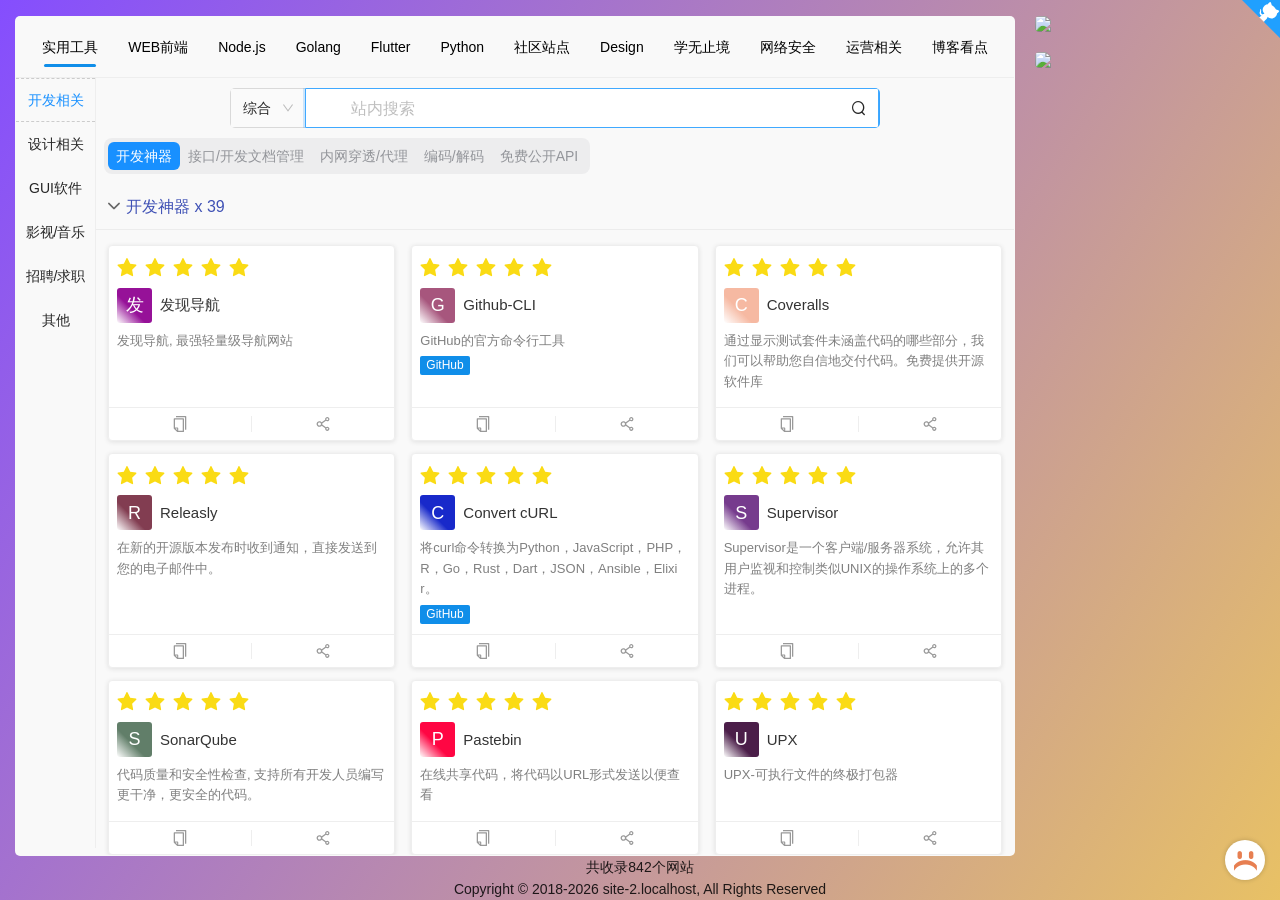
==== commit 68f06f83: "Deploying to gh-pages from @ RiTian96/nav@2389793ed45eca37b713d0e9002c239145deadcc 🚀" ====
--- a/index.html
+++ b/index.html
@@ -31,30 +31,39 @@
     <meta name="viewport" content="width=device-width, initial-scale=1, shrink-to-fit=no, minimum-scale=1.0, maximum-scale=1.0, user-scalable=no">
     <meta name="renderer" content="webkit">
     <!-- nav.config-start --><!-- https://github.com/xjh22222228/nav -->
-  <title>SurfHelper - 精选实用导航网站</title>
-  <meta property="og:title" content="SurfHelper - 精选实用导航网站">
-  <meta property="og:description" content="冲浪助手是一个轻量级免费且强大的导航网站">
+  <title>发现导航 - 精选实用导航网站</title>
+  <meta property="og:title" content="发现导航 - 精选实用导航网站">
+  <meta property="og:description" content="发现导航是一个轻量级免费且强大的导航网站">
   <meta property="og:type" content="website">
-  <meta name="description" content="冲浪助手是一个轻量级免费且强大的导航网站">
-  <meta name="keywords" content="SurfHelper,冲浪助手,RiTian96,RiTian,日天96,日天,nav,导航,免费导航,开源导航" id="xjh_2">
+  <meta name="description" content="发现导航是一个轻量级免费且强大的导航网站">
+  <meta name="keywords" content="免费导航,开源导航" id="xjh_2">
+  <meta property="og:image" content="https://gcore.jsdelivr.net/gh/xjh22222228/public@gh-pages/nav/logo.svg">
   <link rel="icon" href="https://gcore.jsdelivr.net/gh/xjh22222228/public@gh-pages/nav/logo.svg">
   <link rel="apple-touch-icon" href="https://gcore.jsdelivr.net/gh/xjh22222228/public@gh-pages/nav/logo.svg">
-  <link rel="prefetch" href="//unpkg.com/ng-zorro-antd@19.0.2/ng-zorro-antd.dark.min.css"><!-- nav.config-end -->
+  <link rel="prefetch" href="//gcore.jsdelivr.net/npm/ng-zorro-antd@19.2.2/ng-zorro-antd.dark.min.css" as="style"><!-- nav.config-end -->
     <!-- nav.headerContent-start -->
     <!-- nav.headerContent-end -->
-  <style>@charset "UTF-8";@-webkit-keyframes nprogress-spinner{0%{-webkit-transform:rotate(0deg)}to{-webkit-transform:rotate(360deg)}}html,body{width:100%;height:100%}*,*:before,*:after{box-sizing:border-box}html{font-family:sans-serif;line-height:1.15;-webkit-text-size-adjust:100%;-ms-text-size-adjust:100%;-ms-overflow-style:scrollbar;-webkit-tap-highlight-color:rgba(0,0,0,0)}@-ms-viewport{width:device-width}body{margin:0;color:#000000d9;font-size:14px;font-family:-apple-system,BlinkMacSystemFont,Segoe UI,Roboto,Helvetica Neue,Arial,Noto Sans,sans-serif,"Apple Color Emoji","Segoe UI Emoji",Segoe UI Symbol,"Noto Color Emoji";font-variant:tabular-nums;line-height:1.5715;background-color:#fff;font-feature-settings:"tnum"}html{--antd-wave-shadow-color:#1890ff;--scroll-bar:0}*,:before,:after{--tw-border-spacing-x:0;--tw-border-spacing-y:0;--tw-translate-x:0;--tw-translate-y:0;--tw-rotate:0;--tw-skew-x:0;--tw-skew-y:0;--tw-scale-x:1;--tw-scale-y:1;--tw-pan-x: ;--tw-pan-y: ;--tw-pinch-zoom: ;--tw-scroll-snap-strictness:proximity;--tw-gradient-from-position: ;--tw-gradient-via-position: ;--tw-gradient-to-position: ;--tw-ordinal: ;--tw-slashed-zero: ;--tw-numeric-figure: ;--tw-numeric-spacing: ;--tw-numeric-fraction: ;--tw-ring-inset: ;--tw-ring-offset-width:0px;--tw-ring-offset-color:#fff;--tw-ring-color:rgb(59 130 246 / .5);--tw-ring-offset-shadow:0 0 #0000;--tw-ring-shadow:0 0 #0000;--tw-shadow:0 0 #0000;--tw-shadow-colored:0 0 #0000;--tw-blur: ;--tw-brightness: ;--tw-contrast: ;--tw-grayscale: ;--tw-hue-rotate: ;--tw-invert: ;--tw-saturate: ;--tw-sepia: ;--tw-drop-shadow: ;--tw-backdrop-blur: ;--tw-backdrop-brightness: ;--tw-backdrop-contrast: ;--tw-backdrop-grayscale: ;--tw-backdrop-hue-rotate: ;--tw-backdrop-invert: ;--tw-backdrop-opacity: ;--tw-backdrop-saturate: ;--tw-backdrop-sepia: ;--tw-contain-size: ;--tw-contain-layout: ;--tw-contain-paint: ;--tw-contain-style: }*,:before,:after{box-sizing:border-box;border-width:0;border-style:solid;border-color:#e5e7eb}:before,:after{--tw-content:""}html{line-height:1.5;-webkit-text-size-adjust:100%;-moz-tab-size:4;tab-size:4;font-family:ui-sans-serif,system-ui,sans-serif,"Apple Color Emoji","Segoe UI Emoji",Segoe UI Symbol,"Noto Color Emoji";font-feature-settings:normal;font-variation-settings:normal;-webkit-tap-highlight-color:transparent}body{margin:0;line-height:inherit}:root{--componentHeight:155px}html{-ms-text-size-adjust:100%;-webkit-text-size-adjust:100%}body{min-height:100vh;-webkit-font-smoothing:antialiased;-moz-osx-font-smoothing:grayscale;-webkit-overflow-scrolling:touch;font-size:14px}section{display:block}</style><link rel="stylesheet" href="styles-VVX7EEN4.css" media="print" onload="this.media='all'"><noscript><link rel="stylesheet" href="styles-VVX7EEN4.css"></noscript></head>
+    <!-- nav.const-start -->
+    <!-- nav.const-end -->
+  <style>@layer properties;@layer theme,base,components,utilities;@layer theme{:root{--font-sans:ui-sans-serif, system-ui, sans-serif, "Apple Color Emoji", "Segoe UI Emoji", "Segoe UI Symbol", "Noto Color Emoji";--font-mono:ui-monospace, SFMono-Regular, Menlo, Monaco, Consolas, "Liberation Mono", "Courier New", monospace;--color-red-500:oklch(63.7% .237 25.331);--color-gray-500:oklch(55.1% .027 264.364);--color-gray-600:oklch(44.6% .03 256.802);--color-neutral-400:oklch(70.8% 0 0);--color-black:#000;--color-white:#fff;--spacing:.25rem;--text-xs:.75rem;--text-xs--line-height:calc(1 / .75);--text-base:1rem;--text-base--line-height:1.5 ;--font-weight-bold:700;--ease-in-out:cubic-bezier(.4, 0, .2, 1);--default-transition-duration:.15s;--default-transition-timing-function:cubic-bezier(.4, 0, .2, 1);--default-font-family:var(--font-sans);--default-mono-font-family:var(--font-mono)}}@layer base{*,:after,:before{box-sizing:border-box;margin:0;padding:0;border:0 solid}html{line-height:1.5;-webkit-text-size-adjust:100%;tab-size:4;font-family:var(--default-font-family, ui-sans-serif, system-ui, sans-serif, "Apple Color Emoji", "Segoe UI Emoji", "Segoe UI Symbol", "Noto Color Emoji");font-feature-settings:var(--default-font-feature-settings, normal);font-variation-settings:var(--default-font-variation-settings, normal);-webkit-tap-highlight-color:transparent}svg{display:block;vertical-align:middle}}@layer utilities{}@-webkit-keyframes nprogress-spinner{0%{-webkit-transform:rotate(0deg)}to{-webkit-transform:rotate(360deg)}}html,body{width:100%;height:100%}*,*:before,*:after{box-sizing:border-box}html{font-family:sans-serif;line-height:1.15;-webkit-text-size-adjust:100%;-ms-text-size-adjust:100%;-ms-overflow-style:scrollbar;-webkit-tap-highlight-color:rgba(0,0,0,0)}@-ms-viewport{width:device-width}body{margin:0;color:#000000d9;font-size:14px;font-family:-apple-system,BlinkMacSystemFont,Segoe UI,Roboto,Helvetica Neue,Arial,Noto Sans,sans-serif,"Apple Color Emoji","Segoe UI Emoji",Segoe UI Symbol,"Noto Color Emoji";font-variant:tabular-nums;line-height:1.5715;background-color:#fff;font-feature-settings:"tnum"}p{margin-top:0;margin-bottom:1em}html{--antd-wave-shadow-color:#1890ff;--scroll-bar:0}:root{--componentHeight:155px}html{-ms-text-size-adjust:100%;-webkit-text-size-adjust:100%}body{min-height:100vh;-webkit-font-smoothing:antialiased;-moz-osx-font-smoothing:grayscale;-webkit-overflow-scrolling:touch;font-size:14px}@property --tw-rotate-x{syntax:"*";inherits:false;}@property --tw-rotate-y{syntax:"*";inherits:false;}@property --tw-rotate-z{syntax:"*";inherits:false;}@property --tw-skew-x{syntax:"*";inherits:false;}@property --tw-skew-y{syntax:"*";inherits:false;}@property --tw-border-style{syntax:"*";inherits:false;initial-value:solid;}@property --tw-font-weight{syntax:"*";inherits:false;}@property --tw-outline-style{syntax:"*";inherits:false;initial-value:solid;}@property --tw-ease{syntax:"*";inherits:false;}@layer properties{@supports ((-webkit-hyphens: none) and (not (margin-trim: inline))) or ((-moz-orient: inline) and (not (color:rgb(from red r g b)))){*,:before,:after{--tw-rotate-x:initial;--tw-rotate-y:initial;--tw-rotate-z:initial;--tw-skew-x:initial;--tw-skew-y:initial;--tw-border-style:solid;--tw-font-weight:initial;--tw-outline-style:solid;--tw-ease:initial}}}</style><link rel="stylesheet" href="styles-AC5Q2MU7.css" media="print" onload="this.media='all'"><noscript><link rel="stylesheet" href="styles-AC5Q2MU7.css"></noscript></head>
   <script>
     window.__TITLE__ = document.title
   </script>
-  <body class="dark-scrollbar-border" id="x-j-h">
+  <body id="x-j-h">
     <app-xiejiahe>
-      <!-- nav.loading-start --><style>
-.error {z-index: 99999;background:#fff;position: fixed;top: 0;left: 0;right: 0;bottom: 0;overflow: hidden;}.error #totalbase {position: absolute;height: 10px;width: 10px;top: 50%;left: 50%;background-color: blue;transform-style: preserve-3d;perspective: 5000px;transform-origin: 0 0;transform: rotateX(60deg) rotateZ(45deg) translate(-50%, -50%);}.error #animbase {transform-style: preserve-3d;position: absolute;height: 700px;width: 10px;top: 50%;left: 50%;animation: anima 8s infinite linear;transform-origin: 0 0%;}.error #base {position: absolute;height: 10px;width: 10px;top: 0;left: 50%;background-color: blue;transform-style: preserve-3d;transform-origin: 0 0;transform: translate(-50%, -50%) rotateZ(90deg);}.error #baseshadow {position: absolute;height: 10px;width: 25px;top: 50%;left: 50%;background-color: #D3D3D3;transform-style: preserve-3d;box-shadow: 0 0 140px 27px gray;transform-origin: 0 0;transform: rotateZ(90deg) translateZ(-150px);}@keyframes anima {0% {transform: rotateZ(0deg) translate(-50%, -50%);}100% {transform: rotateZ(360deg) translate(-50%, -50%);}}.error .helitop {transform-style: preserve-3d;position: absolute;height: 39px;width: 39px;left: 50%;top: 50%;background-color: white;border: 1px solid black;transform: translate(-50%, -50%) rotateX(0deg) translateZ(20px);}.error .helifront {transform-style: preserve-3d;position: absolute;height: 39px;width: 39px;left: 50%;top: 50%;background-color: white;border: 1px solid black;transform: translate(-50%, -50%) rotateX(90deg) translateZ(-20px);}.error .heliback {transform-style: preserve-3d;position: absolute;height: 39px;width: 39px;left: 50%;top: 50%;transform: translate(-50%, -50%) rotateX(90deg) translateZ(20px);}.error .front1 {transform-style: preserve-3d;position: absolute;height: 19px;width: 39px;left: 50%;top: 50%;background-color: #f0f0f0;border: 1px solid black;transform: translate(-50%, -50%) translateZ(18px);cursor: pointer;}.error .front2 {position: absolute;height: 19px;width: 39px;left: 50%;top: 50%;background-color: #f0f0f0;border: 1px solid black;transform: translate(-50%, -50%) rotateX(60deg) translateZ(18px);}.error .front3 {position: absolute;height: 19px;width: 39px;left: 50%;top: 50%;background-color: #f0f0f0;border: 1px solid black;transform: translate(-50%, -50%) rotateX(-60deg) translateZ(18px);}.error .front4 {border-top: 18px solid #f0f0f0;border-left: 11px solid transparent;border-right: 11px solid transparent;height: 0;width: 20px;left: 50%;top: 50%;transform: translate(-50%, -50%) rotateY(90deg) rotateZ(90deg) translateZ(0px) translateX(19px) translateY(50%);}.error .front5 {border-top: 18px solid #f0f0f0;border-left: 11px solid transparent;border-right: 11px solid transparent;height: 0;width: 20px;left: 50%;top: 50%;transform: translate(-50%, -50%) rotateY(90deg) rotateZ(90deg) translateZ(39px) translateX(1px) translateY(50%);}.error .helileft {position: absolute;height: 39px;width: 39px;left: 50%;top: 50%;background-color: white;border: 1px solid black;transform: translate(-50%, -50%) rotateY(90deg) translateZ(-20px);}.error .heliright {position: absolute;height: 39px;width: 39px;left: 50%;top: 50%;background-color: white;border: 1px solid black;transform: translate(-50%, -50%) rotateY(90deg) translateZ(20px);}.error .helibottom {position: absolute;height: 39px;width: 39px;left: 50%;top: 50%;background-color: white;border: 1px solid black;transform: translate(-50%, -50%) translateZ(-20px);}.error .wingbase {transform-style: preserve-3d;position: absolute;height: 10px;width: 10px;bottom: 00%;left: 50%;background: white;transform-origin: 0 0;transform: translate(-50%, -50%);animation: anim 0.5s infinite linear;}@keyframes anim {0% {transform: rotateZ(0deg) translate(-50%, -50%);}100% {transform: rotateZ(360deg) translate(-50%, -50%);}}.error .wing1 {z-index: 10;position: absolute;height: 4px;width: 100px;left: 50%;top: 50%;background-color: #000000;border: 1px solid black;transform: translate(-50%, -50%) translateX(50%) translateZ(25px) rotateX(10deg);}.error .wing2 {z-index: 10;position: absolute;height: 4px;width: 100px;left: 50%;top: 50%;background-color: black;border: 1px solid black;transform: translate(-50%, -50%) translateX(-50%) translateZ(25px) rotateX(-10deg);}.error .col1 {position: absolute;height: 25px;width: 4px;left: 50%;top: 50%;background-color: white;border: 1px solid black;transform: translate(-50%, -50%) rotateX(90deg) translateY(50%) translateZ(3px);}.error .col2 {position: absolute;height: 25px;width: 4px;left: 50%;top: 50%;background-color: white;border: 1px solid black;transform: translate(-50%, -50%) rotateX(90deg) translateY(50%) translateZ(-3px);}.error .col3 {position: absolute;height: 25px;width: 4px;left: 50%;top: 50%;background-color: white;border: 1px solid black;transform: translate(-50%, -50%) rotateX(90deg) rotateY(90deg) translateY(50%) translateZ(-3px);}.error .col4 {position: absolute;height: 25px;width: 4px;left: 50%;top: 50%;background-color: white;border: 1px solid black;transform: translate(-50%, -50%) rotateX(90deg) rotateY(90deg) translateY(50%) translateZ(3px);}.error .tailbase {transform-style: preserve-3d;position: absolute;height: 10px;width: 10px;top: 50%;left: 50%;transform: translate(-50%, -50%);}.error .tail1 {transform-style: preserve-3d;position: absolute;height: 8px;width: 8px;border: 1px solid black;background-color: white;top: 0;left: 50%;transform: translate(-50%, 100%) translateZ(-100px);}.error .tail21 {transform-style: preserve-3d;position: absolute;height: 100px;width: 8px;top: 50%;left: 50%;background: white;border: 1px solid black;transform: translate(-50%, -50%) rotateX(90deg) translateY(50%) translateZ(5px);}.error .tail22 {transform-style: preserve-3d;position: absolute;height: 100px;width: 8px;top: 50%;left: 50%;background: white;border: 1px solid black;transform: translate(-50%, -50%) rotateX(90deg) translateY(50%) translateZ(-5px);}.error .tail23 {transform-style: preserve-3d;position: absolute;height: 100px;width: 8px;top: 50%;left: 50%;background: white;border: 1px solid black;transform: translate(-50%, -50%) rotateZ(90deg) rotateX(90deg) translateY(50%) translateZ(5px);}.error .tail24 {transform-style: preserve-3d;position: absolute;height: 100px;width: 8px;top: 50%;left: 50%;background: white;border: 1px solid black;transform: translate(-50%, -50%) rotateZ(90deg) rotateX(90deg) translateY(50%) translateZ(-5px);}.error .tail25 {transform-style: preserve-3d;position: absolute;height: 14px;width: 14px;top: 50%;left: 50%;border-left: 10px solid transparent;border-right: 10px solid transparent;border-top: 10px solid black;border-bottom: 10px solid transparent;transform: translate(-50%, -11px) rotateY(90deg) rotateZ(45deg) translateZ(-5px);}.error .tail26 {transform-style: preserve-3d;position: absolute;height: 14px;width: 14px;top: 50%;left: 50%;border-left: 10px solid transparent;border-right: 10px solid transparent;border-top: 10px solid black;border-bottom: 10px solid transparent;transform: translate(-50%, -11px) rotateY(90deg) rotateZ(45deg) translateZ(5px);}.error .tailwingbase {transform-style: preserve-3d;position: absolute;height: 10px;width: 10px;left: 50%;top: 0%;animation: animb 0.3s infinite linear;transform: translate(-50%, 0) rotateX(180deg);}@keyframes animb {0% {transform: translate(-50%, 0) rotateX(180deg) rotateZ(0deg);}100% {transform: translate(-50%, 0) rotateX(180deg) rotateZ(-360deg);}}.error .tail221 {transform-style: preserve-3d;position: absolute;height: 3px;width: 3px;top: 50%;left: 50%;background: white;border: 1px solid black;transform: translate(-50%, -50%) rotateX(90deg) translateY(50%) translateZ(2px);}.error .tail222 {transform-style: preserve-3d;position: absolute;height: 3px;width: 3px;top: 50%;left: 50%;background: white;border: 1px solid black;transform: translate(-50%, -50%) rotateX(90deg) translateY(50%) translateZ(-2px);}.error .tail223 {transform-style: preserve-3d;position: absolute;height: 3px;width: 3px;top: 50%;left: 50%;background: white;border: 1px solid black;transform: translate(-50%, -50%) rotateZ(90deg) rotateX(90deg) translateY(50%) translateZ(2px);}.error .tail224 {transform-style: preserve-3d;position: absolute;height: 3px;width: 3px;top: 50%;left: 50%;background: white;border: 1px solid black;transform: translate(-50%, -50%) rotateZ(90deg) rotateX(90deg) translateY(50%) translateZ(-2px);}.error .tailwing1 {position: absolute;height: 2px;width: 15px;left: 50%;top: 50%;background-color: #000000;border: 1px solid black;transform: translate(-50%, -50%) translateX(50%) translateZ(5px) rotateX(30deg);}.error .tailwing2 {position: absolute;height: 2px;width: 15px;left: 50%;top: 50%;background-color: black;border: 1px solid black;transform: translate(-50%, -50%) translateX(-50%) translateZ(5px) rotateX(-30deg);}.error #towerbase {position: absolute;height: 40px;width: 40px;top: 50%;left: 50%;background-color: blue;box-shadow: 0 0 60px 5px black;transform-style: preserve-3d;transform-origin: 0 0;transform: translate(-50%, -50%) translateZ(-150px);}.error .tower1left {position: absolute;height: 40px;width: 200px;left: 50%;top: 50%;background-color: white;border: 1px solid black;transform: translate(-50%, -50%) rotateY(90deg) translateX(-50%) translateZ(20px);}.error .tower1right {position: absolute;height: 200px;width: 40px;left: 50%;top: 50%;background-color: white;border: 1px solid black;transform: translate(-50%, -50%) rotateX(90deg) translateY(50%) translateZ(-20px);}.error .tower1top {transform-style: preserve-3d;position: absolute;height: 80px;width: 80px;left: 50%;top: 50%;background-color: white;border: 1px solid black;transform: translate(-50%, -50%) translateZ(240px);}.error .tower2top {transform-style: preserve-3d;position: absolute;height: 80px;width: 80px;left: 50%;top: 50%;background-color: white;border: 1px solid black;transform: translate(-50%, -50%) translateZ(200px);}.error .tower2left {position: absolute;height: 78px;width: 22px;left: 50%;top: 50%;border-top: 1px solid white;border-bottom: 1px solid white;border-left: 10px solid white;border-right: 10px solid white;outline: 1px solid black;transform: translate(-10px, -50%) rotateY(90deg) translateX(-220px) translateZ(30px);}.error .tower1window {position: absolute;height: 22px;width: 75px;left: 50%;top: 50%;background-color: #d3d3d3;opacity: 0.8;transform: translate(-50%, -50%);}.error .tower2window {position: absolute;height: 75px;width: 22px;left: 50%;top: 50%;background-color: #d3d3d3;opacity: 0.8;transform: translate(-50%, -50%);}.error .tower2right {position: absolute;height: 22px;width: 78px;left: 50%;top: 50%;border-top: 10px solid white;border-bottom: 10px solid white;border-left: 1px solid white;border-right: 1px solid white;outline: 1px solid black;transform: translate(-50%, -11px) rotateX(90deg) translateY(220px) translateZ(-30px);}</style>
-<section class="error"><div id="totalbase"><div id="animbase" v-pre><div id="base"><div id="baseshadow"></div><div class="helitop"><div class="wingbase"><div class="col1"></div><div class="col2"></div><div class="col3"></div><div class="col4"></div><div class="wing1"></div><div class="wing2"></div></div></div><div class="helifront"><div class="tailbase"><div class="tail1"><div class="tail21"></div><div class="tail22"></div><div class="tail23"></div><div class="tail24"><div class="tailwingbase"><div class="tail221"></div><div class="tail222"></div><div class="tail223"></div><div class="tail224"></div><div class="tailwing1"></div><div class="tailwing2"></div></div></div></div><div class="tail25"></div><div class="tail26"></div></div></div><div class="heliback"><div class="front1"></div><div class="front2"></div><div class="front3"></div><div class="front4"></div><div class="front5"></div></div><div class="helileft"></div><div class="heliright"></div><div class="helibottom"></div></div></div><div id="towerbase"><div class="tower1left"></div><div class="tower1right"></div><div class="tower2right"><div class="tower1window"></div></div><div class="tower1top"><div class="front1" @click="goHome"><div class="col1"></div><div class="col2"></div><div class="col3"></div><div class="col4"></div></div><div class="front2"></div><div class="front3"></div></div><div class="tower2top"></div><div class="tower2left"><div class="tower2window"></div></div></div></div></section><!-- nav.loading-end -->
+      <!-- nav.loading-start -->
+<style>
+  @keyframes my-rotate{0%{transform:rotate(0deg)}100%{transform:rotate(360deg)}}@keyframes loading-dash{0%{stroke-dasharray:1,200;stroke-dashoffset:0}50%{stroke-dasharray:90,150;stroke-dashoffset:-40px}100%{stroke-dasharray:90,150;stroke-dashoffset:-120px}}.g-loading{z-index:999;position:fixed;top:0;left:0;right:0;bottom:0;background:#fff;display: flex;justify-content: center;align-items: center;}.circular{width:30px;height:30px;animation:my-rotate 2s linear infinite;}.path{stroke-dasharray:90,150;stroke-dashoffset:0;stroke-width:5;stroke:#409eff;stroke-linecap:round;animation:loading-dash 1.5s ease-in-out infinite}
+</style><div class="g-loading">
+    <svg viewBox="25 25 50 50" class="circular">
+      <circle cx="50" cy="50" r="20" fill="none" class="path"/>
+    </svg>
+  </div>  
+<!-- nav.loading-end -->
     </app-xiejiahe>
 
     <!-- nav.seo-start -->
-<div data-url="https://github.com/xjh22222228/nav" data-server-time="1739693643262" data-a="x.i.e-jiahe" data-date="2025-02-16 16:14:03" id="META-NAV" style="z-index:-1;position:fixed;top:-10000vh;left:-10000vh;">
-<div>必应</div><div>Copilot</div><div>Google</div><div>Gemini</div><div>ChatGPT</div><div>OpenAI Status</div><div>New conversation · GitHub Copilot</div><div>Chatbox</div><div>Poe</div><div>geospy.ai</div><div>Choose-car</div><div>choose-car</div><div>choose-car</div><div>RawChat公益站点</div><div>RawChat公益站点</div><div>数字玩家</div><div>网络空间测绘，网络空间安全搜索引擎，网络空间搜索引擎，安全态势感知 - FOFA网络空间测绘系统</div><div>DeepSeek - 探索未至之境</div><div>Kimi.ai - 帮你看更大的世界</div><div>秘塔AI搜索</div><div>微博智搜（beta）</div><div>百度一下，你就知道</div><div>文心一言</div><div>天工AI-搜索、对话、写作、文档分析、画画、做PPT的全能AI助手</div><div>智谱清言</div><div>商汤商量语言大模型</div><div>通义</div><div>讯飞星火认知大模型-AI大语言模型-星火大模型-科大讯飞</div><div>豆包 - 抖音旗下 AI 智能助手</div><div>360智脑 — 以人为本，安全可信</div><div>盘古大模型-华为云</div><div>小艺</div><div>SurfHelper</div><div>福利吧导航 | 福利世界一触即达</div><div>龙轩导航-做个有用的导航</div><div>阿虚同学的储物间</div><div>FRE123 免费资源共享平台</div><div>FRE123 免费资源共享平台</div><div>快点搜-搜索，快一点！-欢哥科技</div><div>哆啦A梦的神奇口袋-这全是宝藏</div><div>神秘的热心网友 - 收集免费实用有趣的东西，做最好的资源导航</div><div>炫猿</div><div>有深度的网址导航_趣导航</div><div>优聚集 - 优聚集</div><div>果汁导航 - 上网从这里开始！</div><div>资源兔 - 做个有用的资源导航</div><div>优聚集公开导航</div><div>合集网 | 信息资源大全</div><div>产品经理导航 | 运营导航-互联网人必备网址导航</div><div>LKs 网站推荐合集</div><div>聚合搜索引擎 - 熊崩搜索</div><div>神奇海螺试验场</div><div>MikuTools - 一个轻量的工具集合</div><div>即时工具-致力打造即用即走型在线工具箱</div><div>在线小工具 - 好用的在线工具都在这里！</div><div>炽狮工具箱 - 免费手机工具 站长工具 源代码查看器 在线工具 你的工具箱</div><div>在线工具 - 你的工具箱</div><div>首页 - 孟坤工具箱网页版</div><div>Web Apps by 123apps - Edit, Convert, Create</div><div>iLovePDF | 为PDF爱好者提供的PDF文件在线处理工具</div><div>線上 PDF | Adobe Acrobat (香港)</div><div>免费的在线PDF提取器</div><div>程序员工具箱 - 在线工具</div><div>高手工具 - 不止于工具</div><div>踢踢零工具 - tt0.top</div><div>刘明野的工具箱 | 刘明野的工具箱提供好用、易用的工具，还在不断添加中，欢迎访问！</div><div>AI帮个忙 | 多功能AI小帮手</div><div>偷懒工具 - 努力做更好用的在线工具</div><div>30tool-可能是最好的工具网</div><div>开发者搜索-Beta-让技术搜索更简单高效</div><div>Road 2 Coding</div><div>ZX的网站----欢迎访问!!!!!!</div><div>首页-丁爸网</div><div>Privacy | 个人数据泄漏检测</div><div>Privacy | 个人数据泄漏检测</div><div>社工库 - 最新免费社工库</div><div>你分享的链接泄露隐私了吗？</div><div>找到TA | 解析音乐分享链接</div><div>AICU - 我会一直看着你</div><div>Dynadot | 域名注册和管理 功能齐全，价格实惠 - 免费的拖拽式网站构建器 - 免费的域名隐私服务</div><div>客戶系統 - ExtraVM</div><div>阿里云-计算，为了无法计算的价值</div><div>OpenKEY</div><div>我要买GPT - 提供社区支持以及可靠的质量保证。</div><div>ChatGPT稳定账号购买批发, OpenAI账户辅助注册, DALLE2 GPT3 CODEX API 手工注册 自动发卡 质量保证</div><div>GPTNB ONEAPI</div><div>GPTAPI.US - AI模型中转API - OpenAI ChatGPT低价GPT-4 API - Claude 3 Opus、Gemini Pro 1.5、Command R+ API接口</div><div>SiliconFlow, Accelerate AGI to Benefit Humanity</div><div>2024年顶级免费AI API | Free AI Hunter</div><div>国内外AI大语言模型API价格对比 | AI排行榜 - AIGCRank.cn</div><div>OpenCompass司南 - 评测榜单</div><div>林哥的大模型野榜</div><div>Chat with Open Large Language Models</div><div>UFO Test: Multiple Framerates</div><div>Keep Screen On - A page to prevent your device from sleeping</div><div>微信文件传输助手网页版</div><div>UC网盘 - 文件传输助手</div><div>Untitled space – new.space --- 无标题空间 – new.space</div><div>鸡毛信</div><div>getnote</div><div>notesorga</div><div>即时传 - 在线文件传送</div><div>网络剪贴板 - 极简的跨平台数据暂存和传送工具 | netcut.cn</div><div>Connect to Work or Games from Anywhere | Parsec</div><div>Moonlight Game Streaming: Play Your PC Games Remotely</div><div>RSS Generator - FetchRSS</div><div>图片隐写加密／解密</div><div>Q绑查询-Q绑在线查询具</div><div>你注册过哪些网站？一搜便知 - REG007</div><div>恶搞照妖镜</div><div>Greasy Fork - 安全、实用的用户脚本大全</div><div>Sleazy Fork - 安全、有用的成人用户脚本大全</div><div>首页 | Userscript.Zone</div><div>Flathub—An app store and build service for Linux</div><div>极简插件_Chrome扩展插件商店_优质crx应用下载</div><div>Crx搜搜 - 一个牛X的扩展和应用商店</div><div>Easy Scraper</div><div>AixDownloader - Download Anywhere</div><div>Automa - An extension for browser automation - Automa</div><div>计时器掌控者 | 苍石居</div><div>ImFile</div><div>GKD | 自定义屏幕点击应用</div><div>免费下载缺失的 DLL 文件 | DLL‑files.com</div><div>Microsoft Activation Scripts (MAS)</div><div>沧水的KMS服务 - Kms激活|Windows激活|Office激活|Windows下载|Office下载|搭建KMS服务器</div><div>[微零微]-Windows/Office全系列激活教程-KMS在线激活-KMS激活服务器-Windows11一句命令永久激活-Windows10一句命令永久激活</div><div>HelloWindows.cn - 精校 完整 极致 Windows系统下载仓储站</div><div>OSSQ - Windows10 Windows11 版本切换</div><div>Mocreak - 一键安装 Office 的利器</div><div>Office Tool Plus 官方网站 - 一键部署 Office</div><div>微PE工具箱 - 超好用的装机维护工具</div><div>腾讯哈勃分析系统</div><div>VirusTotal - Home</div><div>DriverPack - 驱动更新软件| 下载适用于 Windows 7，XP，10，8 和 8.1</div><div>OpenArk - Opensource Anti Rootkit</div><div>晨钟网络科技 - 致力于开发小众实用软件</div><div>EX-DIY工具箱 卡硬工具箱 （原：卡吧工具箱） 官方网站-电脑DIY装机必备软件。与JS谈笑风生,卡硬大法好。魔方。鲁大师。系统优化</div><div>图吧工具箱 - 最纯净的硬件工具箱</div><div>万彩办公大师官网-免费的办公工具百宝箱OfficeBox,绿色无广告无捆绑</div><div>域名检测_链接检测_网站监控-极强检测报警系统</div><div>站长工具 - 站长之家</div><div>站长工具-百度权重排名查询-站长seo查询 - 爱站网</div><div>ITDOG - 在线ping_在线tcping_网站测速_HTTP测速_API测速_路由追踪_在线MTR_DNS查询</div><div>dnsdb website server domain name hosting ip address lookup history</div><div>ip查询 查ip 网站ip查询 同ip网站查询 iP反查域名 iP查域名 同ip域名</div><div>免费API - 提供免费接口调用平台</div><div>ialtone的短信测压站</div><div>棒糖短信测压</div><div>卡吧加钱党</div><div>Pointer Pointer</div><div>GitHub</div><div>GitHub Proxy 代理加速</div><div>GitHub 文件加速</div><div>GitHub 文件加速</div><div>GitHub 文件加速</div><div>首页 - HelloGitHub</div><div>Trending repositories on GitHub this month</div><div>果核剥壳 - 互联网的净土</div><div>Topbook | 高效生活视频书</div><div>小众软件 - 分享免费、小巧、实用、有趣、绿色的软件</div><div>玩个机吧 - 收集干货教程</div><div>蓝点网 - 给你感兴趣的内容</div><div>微当下载</div><div>六音</div><div>423Down</div><div>创造者日报 - 每天发现有趣的产品</div><div>一网一匠极速版 - 一起发现有趣的新产品</div><div>新趣集 - 一起发现有趣的新产品</div><div>分享迷 - 优质精品TV软件、互联网资源分享</div><div>缘本初见 | 分享实用好软件！</div><div>学习猫 - 分享优质学习资源</div><div>IT天空－新的十年，与您同行！ （已创建16年零5个月）</div><div>Funletu – 发现好物，分享资源，推荐精品</div><div>Altapps.net</div><div>soft.l-t.top</div><div>奔跑中的奶酪 - 有智，有趣，有爱</div><div>汉客儿(www.hankeer.org) | 汉客儿官网 | 魔法电脑 | 多屏协同</div><div>晨旭的博客~ – 我们的同志遍布五湖四海，甚至打入了某些组织的内部</div><div>zu1k</div><div>首页 | Sukka's Blog</div><div>Nite07的小窝 - 优质软件资源站</div><div>SnowNekoのBlog</div><div>万事屋的阿虚</div><div>TomyJan</div><div>kelecn</div><div>惊鸿一面 – 期待与你相遇</div><div>小逗包编辑部 - 摸鱼·搞事·发骚</div><div>你好，我是李猫球。 - 猫球博客</div><div>JonasTech - 用心创造体验</div><div>如有乐享 - 分享是一种态度，是一种美德</div><div>zBook</div><div>电子书搜索 - 找电子书 - Google</div><div>无名图书 | 一个好看的电子书网站</div><div>学术搜索 - 站在巨人的肩膀上 - Google 学术</div><div>问答库_做最有用的题库问答学习平台</div><div>简答题 - 简洁、实用的找答案题库</div><div>全能在线搜题 - 全能搜题网页端，大学生网课搜题必备，你的难题让我来承担！</div><div>试题大全 - 提供免费好用的题目查询及真题下载 -</div><div>搜漫_一站式漫画搜索引擎</div><div>走读派读书导航 - 读书学习第一站！</div><div>教师必备工具导航</div><div>毕业论文资源导航-每日更新</div><div>金榜题名</div><div>DeepL翻译：全世界最准确的翻译</div><div>深言达意 – 懂文字，更懂你</div><div>在线繁体字转换工具</div><div>搜字体网 - 在线识别图片字体,字体识别-在线找字体工具</div><div>dazidazi-在线打字练习网站-提高打字速度-打字测试-标准指法</div><div>赛文跟打 - 木易跟打器</div><div>tldraw</div><div>「阅读」APP 精品书源 — 每日更新</div><div>阅读 - 书源 \ 订阅</div><div>阅读APP源 - AOAOSTAR</div><div>源仓库最新地址发布页</div><div>Yiove 书源仓库 - 三千书源</div><div>Legado·阅读</div><div>各种源大型整合</div><div>阅读书源自用 | yuedu</div><div>一份爱小工具-www.an2.net，我们专注于田字格字帖相关工具研发，田字格字帖生成器系列免费工具，自2013年上线以来，一致致力于为您提供更优质全面的字帖资源和更好的用户体验。</div><div>首页 - 习题打印生成器 www.dayin.page</div><div>2021免费中国校外知网维普万方账号密码资源永久更新</div><div>Canva可画_在线设计协作平台_平面设计作图软件_视觉办公套件 - Canva中文官网</div><div>Photopea | Online Photo Editor</div><div>自然码辅码在线查询</div><div>Free Design Resources | Resource Boy</div><div>Z-Library项目</div><div>免费小说网_校对小说_精校小说_全本小说_完结小说_TXT小说_无弹窗小说_无错小说网_好看的小说_免费小说</div><div>风云酷小子</div><div>英语真题在线 - 官方网站</div><div>PubScholar公益学术平台</div><div>国家哲学社会科学文献中心</div><div>新课标第一网-免费课件、试题、教案下载</div><div>中小学各年级电子课本下载</div><div>学思教师用书专用平台</div><div>国家教育资源公共服务平台</div><div>139漫画 - 提供海量漫画,更新最快在线漫画欣赏</div><div>拷貝漫畫 - 海賊王 海贼王 哥布林殺手 哥布林杀手 漫畫 漫画 FGO FGO 東方 东方 艦娘 舰娘 同人志 本子 更新 全集 在綫漫畫 在线漫画 - 拷貝漫畫 拷贝漫画</div><div>熱門排行 - 漫畫狗</div><div>在线漫画-火影忍者-海贼王-死神 - 动漫之家漫画网</div><div>YY简历网-个人简历模板免费下载-精选1000+套word可编辑</div><div>个人简历网-简历模板,面试,求职攻略</div><div>集芳阁云搜 - 搜你所想，看你想看</div><div>电影狗 - 专业电影搜索引擎</div><div>FRE123 动漫搜索引擎</div><div>Yiove 磁力搜索引擎</div><div>AnyBT</div><div>SkrBT最新地址发布页</div><div>老王磁力最新地址发布页</div><div>MyFreeMP3</div><div>TuneFree</div><div>下歌吧 - 全网音乐 高品质MP3 无损flac 在线免费下载 免费播放</div><div>歌曲宝-找歌就用歌曲宝-MP3音乐高品质在线免费下载</div><div>无损生活 - 全网无损音乐免费下载，音乐搜索,音乐在线试听,下载,在线解析网</div><div>影猫の仓库 | 免费观影第一站！</div><div>不求人导航@影视 | 专业影视资源导航</div><div>影视森林——观影第一站</div><div>二次元赛高 | 专注于ACGN的引路姬</div><div>ACG聚集 - 二次元动漫导航交流网站(二次元宝藏资源聚合)</div><div>AI纸片老婆生成指南</div><div>Civitai | Stable Diffusion models, embeddings, hypernetworks and more</div><div>Hugging Face – The AI community building the future.</div><div>Anime Scene Search Engine - trace.moe</div><div>SauceNAO Reverse Image Search</div><div>完美韵脚 - 让押韵变得简单</div><div>巡礼地图 - 共享取景地标与截图 - 动画巡礼 - anitabi - 圣地巡礼 - 聖地巡礼 - せいちじゅんれい - 神奇海螺试验场</div><div>33台词 - 通过台词找影片素材</div><div>M3U8 Player - HLSPlayer.net</div><div>m3u8在线播放器 - M3U8 Player</div><div>m3u8 downloader</div><div>Twitter 视频下载 | TwitterXZ</div><div>微博、秒拍、绿洲、小咖秀视频图片解析下载 - 保存视频图片到电脑、手机</div><div>贝贝BiliBili - B站视频下载</div><div>与熊论道/熊曰加密 - PcMoe!</div><div>与佛论禅</div><div>百家姓暗号-福利吧</div><div>Core Values Decoder</div><div>David Martinez (Edgerunners), Cyberpunk: Edgerunners, Lucy (Edgerunners), Netflix TV Series, Netflix, anime, cyberpunk | 3840x2160 Wallpaper - wallhaven.cc</div><div>5ece2511d0a5a.jpg (1920×1080)</div><div>NovelAI.Dev</div><div>Stable Diffusion 法术解析</div><div>Danbooru 标签超市</div><div>魔咒百科词典</div><div>Stable Diffusion-喵手AI资源站</div><div>黎歌の主页</div><div>饭太硬 | 导航</div><div>肥猫 | ✎ℳ𝓪𝓸</div><div>影视TV</div><div>TV盒子软件 | files</div><div>OK影视7987</div><div>首页 - 射手网(伪) - assrt.net - 字幕下载，字幕组，中文字幕，美剧字幕，英剧字幕，双语字幕，新番字幕</div><div>点点字幕 | 美剧及电影字幕资源搜索下载</div><div>YouTube</div><div>TikTok</div><div>Disney+ | 观看迪士尼 (Disney)、漫威 (Marvel)、皮克斯 (Pixar)、星球大战 (Star Wars)、国家地理 (National Geographic) 及更多精彩</div><div>Netflix</div><div>NongMo.Zone</div><div>PornEmby</div><div>免费色情视频及性爱影片 – A片，X级，色情片分享网站 | Pornhub</div><div>JavDB 成人影片數據庫</div><div>MissAV | 免费高清AV在线看</div><div>SupJav - 在线看日本高清有码, 无码 AV, 中文字幕</div><div>首页 · JAV金鸡儿奖官网</div><div>JinriCP|韩国女团|pandaTv|直播 - JinriCP</div><div>豆瓣</div><div>抖音-记录美好生活</div><div>哔哩哔哩 (゜-゜)つロ 干杯~-bilibili</div><div>SeedHub | 影视&动漫分享</div><div>磁力熊 - 豆瓣高分电影1080P下载</div><div>不太灵影视</div><div>高清电影天堂_高清电影网_免费电影下载_高清迅雷电影下载_高清电影天堂</div><div>低端影视 - 超清在线视频站</div><div>CHAOSPACE – 蓝光影视 热门美剧 字幕分享 最好用的影视资源站</div><div>最好的高清2160P 4K电影下载网站 | MINI4K迷客电影</div><div>LIBVIO-官网</div><div>厂长资源 – 厂长影视官网 | 超清视频站</div><div>末日動漫資源庫 - Project AcgnX Torrent Asia</div><div>首頁 - 動漫花園資源網 - 動漫愛好者的自由交流平台</div><div>Awesome Wallpapers - wallhaven.cc</div><div>HD/4K/5K Resolution Wallpapers/Backgrounds ▪ Wallroom.io</div><div>Wallpapers for Desktop and Mobile: Free HD Images and Backgrounds | Wallspic</div><div>Pipi Usagi - Pipi's Personal Archiving Website</div><div>4KHD - HD Beautiful Girls</div><div>微密猫</div><div>Kilow - Collect Beautiful</div><div>Coomer</div><div>Posts of imneko13 from OnlyFans | Coomer</div><div>Fapello</div><div>angell.uwuuu / angellmarr / littleangellmarr Nude Leaks - Fapello</div><div>Thotsbay - Best HD Quality Exclusive Photos and Videos contents</div><div>freejavbt最新地址</div><div>javmenu</div><div>404xav-幸福天堂</div><div>网易云游戏平台</div><div>在 Steam 上激活产品</div><div>Steam 账号信息同步</div><div>SteamDB</div><div>Watt Toolkit - 瓦特工具箱(Steam++官网)</div><div>Dogfight360 – 羽翼城个人博客</div><div>Oh My Deck</div><div>Home - SteamGridDB</div><div>EmuDeck - Emulators on Steam Deck and SteamOS</div><div>Decky Loader - Steam Deck Homebrew</div><div>wiliwili | 专为手柄控制设计的第三方跨平台B站客户端，目前可以运行在PC全平台、PSVita、PS4 和 Nintendo Switch上</div><div>GBT乐赏游戏空间</div><div>单机游戏_单机游戏下载_单机游戏大全中文版下载_3DM游戏网</div><div>游民星空 - 大型单机游戏门户 提供特色单机游戏资讯、下载</div><div>单机游戏_单机游戏下载_单机游戏门户_游侠网</div><div>单机游戏下载-好玩的手机游戏大全-逗游网</div><div>Switch520</div><div>《逃离塔科夫》官方 Wiki</div><div>Nexus mods and community</div><div>FLiNG Trainer - PC Game Cheats and Mods</div><div>战网通行证国际服</div><div>其乐 Keylol</div><div>NGA玩家社区</div><div>欢迎来到 Steam</div><div>Epic游戏商城 | 下载畅玩 PC 平台游戏、模组、DLC 和更多 – Epic Games</div><div>EA账户管理</div><div>育碧账户管理</div><div>GOG.com</div><div>Activision | Home</div><div>战网通行证国服</div><div>《逃离塔科夫》官网 - Escape from Tarkov</div><div>TapTap | 发现好游戏</div><div>杉果游戏（SONKWO.COM）-全方位正版游戏服务平台</div><div>Humble Bundle | game bundles, book bundles, software bundles, and more</div><div>Fanatical | 购买 PC 游戏、Steam 密钥、游戏捆绑包</div><div>https://www.greenmangaming.com/zh/</div><div>在线追 - 最新高清电影、电视剧、综艺与动漫 | 在线网盘下载 & 迅雷下载专区</div><div>盘库吧-网盘资源全网在线搜索神器。</div><div>HDHive - 影巢</div><div>玩偶哥哥-网盘资源分享站</div><div>云盘搜-阿里云盘夸克网盘百度网盘迅雷云盘资源搜索引擎</div><div>影视搜索</div><div>盘友圈</div><div>又一个资源搜索</div><div>SearchSearchGo</div><div>易搜地址永久发布页，收藏我回家不迷路！</div><div>阿里盘搜 - 阿里云盘资源搜索引擎</div><div>混合盘搜索 - 百度网盘, 夸克网盘, 阿里云盘资源搜索网站</div><div>懒盘搜索 - 提供夸克网盘|阿里云盘|迅雷网盘的资源</div><div>云盘4K-综合网盘搜索</div><div>雷鲸小站-天翼云盘交流站</div><div>天逸搜 - 云盘资源搜索</div><div>KinhDown - 首页</div><div>i度盘 - 在线解析</div><div>PikPak 云盘</div><div>华为云空间 — 存于云间，尽享精彩</div><div>阿里云盘</div><div>百度网盘</div><div>123云盘</div><div>我的坚果云 - 坚果云 - 云盘|网盘|企业网盘|同步|备份|无限空间|免费网络硬盘|企业云盘</div><div>天翼云盘 珍藏美好生活 家庭云|网盘|文件备份|资源分享</div><div>淘宝联盟·生态伙伴</div><div>防刷刷 - 高返利网购防骗助手APP</div><div>商品历史价格查询-支持淘宝、天猫、京东等</div><div>基金对比 - 工具 - 好买基金网</div><div>韭菜投资学指数估值表</div><div>银行螺丝钉指数估值表</div><div>沪深300东方财富网</div><div>大视野_沪深300盈利收益率/10年期国债收益率</div><div>Maigoo品牌榜 | 买购网 知识榜 十大榜中榜门户</div><div>京东(JD.COM)-正品低价、品质保障、配送及时、轻松购物！</div><div>淘宝网 - 淘！我喜欢</div><div>且慢 - 管好每一笔钱，放下心中焦虑</div><div>有知有行</div><div>雪球 - 聪明的投资者都在这里</div><div>天天基金网(1234567.com.cn) --首批独立基金销售机构-- 东方财富网旗下基金平台!</div><div>首页 | 上海证券交易所</div><div>首页-中证指数有限公司</div><div>福利吧会员大全</div><div>阿虚的低价会员商城</div><div>telegram中文搜索</div><div>TelSearch | TG搜索 | 电报搜索 | Telegram 搜索</div><div>职友集：发现和了解你未来的雇主</div><div>看准网-查工资|聊面试|评公司|搜职位|国内领先的职场信息平台</div><div>Telegram: Contact @SurfHelper_C</div><div>TP-LINK</div><div>锐捷网络-EWEB系统</div><div>最新微信对话生成器_支付宝转账生成器_微商截图制作_对话聊天截图生成_万能对话生成器2021</div><div>能不能好好说话？</div><div>Rectangles</div><div>How To Cook</div><div>隔离食用手册</div><div>猫球厨房 - 猫球博客</div><div>涮火锅时间 - 猫球博客</div><div>高德地图</div><div>百度地图</div><div>Temporary Phone Numbers | Receive SMS online</div><div>默沙东诊疗手册</div><div>医学微视</div><div>国家卫生健康委办公厅关于印发成人高尿酸血症与痛风食养指南（2024年版）等4项食养指南的通知</div><div>中国医药信息查询平台-国家权威认证全类型医药信息查询平台</div><div>进口原研药目录</div><div>Telegram</div><div>主页 / X</div><div>Instagram</div><div>【热门推荐】5000+ 优质 Telegram 群组、频道和机器人，精心筛选，助您迅速找到最佳选择！ | rectg</div><div>QQ邮箱</div><div>微博 – 随时随地发现新鲜事</div><div>今日头条</div><div>首页 - 知乎</div><div>企业微信</div><div>介绍 | RSSHub</div><div>老生常谈 | Laosheng.top</div><div>鱼塘热榜</div><div>今日热榜官网</div><div>AnyKnew - 效率资讯 - 高效读资讯, 5分钟遍历全网热点</div><div>平平无奇摸鱼小天才 - GitMind</div><div>果汁排行榜 - 各类榜单排名大全</div><div>什么值得看 - 现在正在发生什么</div><div>哔哔资讯官网 - 一站式新闻热榜聚合阅读</div><div>中华人民共和国历史年表 - 维基百科，自由的百科全书</div><div>常见问题 / FAQ - 自由知乎</div><div>热搜引擎-全平台热搜历史记录</div><div>热搜神器 Pro</div><div>热搜时光机 - 微博热搜历史记录查询</div><div>知微舆论场</div><div>热搜榜单查询工具_MCNDATA</div><div>微博热搜API</div><div>抖音热搜API</div><div>头条热搜API</div><div>时事_澎湃新闻-The Paper</div><div>快报_界面新闻</div><div>滚动新闻-中国新闻网-梳理天下新闻</div><div>企业信息查询-老板信息查询</div><div>企信通 | 查企业，查信用，就用企信通、企信通小程序、企信通官网</div><div>天眼查-商业查询平台_企业信息查询_公司查询_工商查询_企业信用信息系统</div><div>中华人民共和国行政区划_国情相关_中国政府网</div><div>最新县及县以上1980年以来历史行政区划代码大全（截止2021年8月31日）</div><div>新华社新闻信息报道中的禁用词和慎用词(2019 年7 月修订)-吉首大学物理与机电工程学院</div><div>最新版《互联网新闻信息稿源单位名单》-中共中央网络安全和信息化委员会办公室</div><div>互联网新闻信息稿源单位名单_百度百科</div><div>国家标准|GB/T 15834-2011</div><div>央媒的“子子孙孙”也可以叫央媒吗？</div><div>关于两会，新闻人必须知道的报道规范用语！</div><div>智能法律咨询</div><div>有据 | 国际新闻事实核查</div><div>商务预报</div><div>商务数据中心</div><div>贸易指南-商务部外贸发展局</div><div>地铁数据库 | 地铁客流量查询</div><div>舆情研究--中国警察网</div><div>学习强国</div><div>中国政府网_中央人民政府门户网站</div><div>中共中央网络安全和信息化委员会办公室</div><div>首页----中国互联网络信息中心</div><div>游戏产业网-游戏工委官方网站</div><div>中华人民共和国商务部</div><div>走出去公共服务平台</div><div>中华人民共和国海关总署</div><div>国家统计局</div><div>中国人民银行</div><div>中国银行保险监督管理委员会</div><div>中国法律服务网</div><div>国家法律法规数据库</div><div>国家标准全文公开</div><div>中国信息通信研究院</div><div>安全内参 | 决策者的网络安全知识库</div><div>性价比机场测速 - by Duang</div><div>DuyaoSS-机场测速和简介</div><div>品云机场导航 | 专业科学上网导航</div><div>MJJ导航 - mjjloc.com | 这儿有你要的</div><div>永不分离—jcnf的导航站</div><div>yacd</div><div>metacubexd</div><div>IPCheck.ing - 查看我的 IP 地址 - 查询本机 IP 地址及归属地 - 查看 WebRTC 连接 IP - DNS 泄露检测 - 网速测试 - Jason Ng 阿禅开源作品</div><div>查看我的 IP 地址 | 查询本机 IP 地址及归属地 | 查看 DNS 出口 IP | 测试 CDN 命中节点 | Sukka | https://ip.skk.moe</div><div>FlowLoss永久地址发布页</div><div>FlowLoss - 做最好用的综合流量消耗器</div><div>Internet Speed Test - Measure Network Performance | Cloudflare</div><div>Speedtest by Ookla - The Global Broadband Speed Test</div><div>在线订阅转换工具</div><div>ACL4SSR 在线订阅转换</div><div>つつの订阅转换 · 鲸歌</div><div>品云订阅转换</div><div>QuantumultX-Surge-Clash-订阅转化</div><div>MyUrls</div><div>Warp To Clash/Surge</div><div>NEKOWARP</div><div>Clash Verge Rev Docs</div><div>科学上网 技术分享 - 不良林</div><div>Sabrina的万事屋</div><div>Blog</div><div>James's Daily Life 詹姆斯的日常 - 每天都进步一点，一起遇见不一样的自己！希望我分享的内容能帮助到你</div><div>魔戒.net</div><div>登录 - 魔戒.net</div><div>EdNovas云</div><div>登录 - EdNovas云</div><div>登录 - 八戒</div></div><!-- nav.seo-end -->
-  <link rel="modulepreload" href="chunk-C6M2IQCG.js"><link rel="modulepreload" href="chunk-XQU6FYVK.js"><link rel="modulepreload" href="chunk-CTDIAPT2.js"><link rel="modulepreload" href="chunk-UHIGF3FC.js"><link rel="modulepreload" href="chunk-CU23VGOP.js"><link rel="modulepreload" href="chunk-C55EVCIL.js"><link rel="modulepreload" href="chunk-464RXWNZ.js"><link rel="modulepreload" href="chunk-ZBQPEPIZ.js"><link rel="modulepreload" href="chunk-CKLD4Y4A.js"><link rel="modulepreload" href="chunk-MBEKKYBZ.js"><script src="polyfills-FFHMD2TL.js" type="module"></script><script src="main-K3UA6JRO.js" type="module"></script></body>
+<div data-url="https://github.com/xjh22222228/nav" data-server-time="1747067830600" data-a="x.i.e-jiahe" data-date="2025-05-13 00:37:10" id="META-NAV" style="z-index:-1;position:fixed;top:-10000vh;left:-10000vh;">
+<div>发现导航</div><p>发现导航, 最强轻量级导航网站</p><div>Github-CLI</div><p>GitHub的官方命令行工具</p><div>Coveralls</div><p>通过显示测试套件未涵盖代码的哪些部分，我们可以帮助您自信地交付代码。免费提供开源软件库</p><div>Releasly</div><p>在新的开源版本发布时收到通知，直接发送到您的电子邮件中。</p><div>Convert cURL</div><p>将curl命令转换为Python，JavaScript，PHP，R，Go，Rust，Dart，JSON，Ansible，Elixir。</p><div>Supervisor</div><p>Supervisor是一个客户端/服务器系统，允许其用户监视和控制类似UNIX的操作系统上的多个进程。</p><div>SonarQube</div><p>代码质量和安全性检查, 支持所有开发人员编写更干净，更安全的代码。</p><div>Pastebin</div><p>在线共享代码，将代码以URL形式发送以便查看</p><div>UPX</div><p>UPX-可执行文件的终极打包器</p><div>askgit</div><p>使用SQL查询git存储库。生成报告，执行状态检查，分析代码库。</p><div>Sentry</div><p>Web应用程序，移动应用程序和游戏的实时崩溃报告。</p><div>randomuser</div><p>随机用户生成器是用于生成占位符用户信息的免费API。 获取个人资料照片，姓名等。 对于人们来说，就像Lorem Ipsum。</p><div>github-readme-stats</div><p>在你的 README 中 获取动态生成的 GitHub 统计信息</p><div>Hits</div><p>了解有多少人正在查看您的GitHub项目的简单方法</p><div>GitHub 文件加速</div><p>GitHub 文件加速</p><div>Shields IO</div><p>svg生成版本号图标</p><div>FunDebug</div><p>支持前端JavaScript，后端Node.js以及微信小程序错误监控</p><div>Asciiworld</div><p>WA！原来那些年程序猿搞怪的注释都在这里</p><div>jsfiddle</div><p>强大的前端代码在线演示的网站</p><div>CODEIF</div><p>变量命名神器</p><div>ASCIIFlow Infinity</div><p>无限的ASCII图表，保存到谷歌驱动器，调整大小，自由绘制，并直接输出到文本/HTML。</p><div>gitzip</div><p>它可以将GITHUB存储库的子文件夹/子目录作为zip并下载</p><div>Server酱</div><p>「Server酱」，英文名「ServerChan」，是一款「程序员」和「服务器」之间的通信软件。</p><div>mkcert</div><p>一个简单的零配置工具，可以使用您喜欢的任何名称制作本地可信赖的SSL开发证书</p><div>carbon</div><p>创建和分享源代码的精美图像</p><div>setup-ipsec-vpn</div><p>用于构建您自己的IPsec VPN服务器的脚本，在Ubuntu，Debian和CentOS上使用IPsec / L2TP和Cisco IPsec</p><div>nginxconfig</div><p>nginx配置生成器</p><div>GraphQL Explorer</div><p>GraphQL资源管理器利用真实的、实时的生产数据</p><div>patorjk</div><p>将文本转换成ASCII</p><div>lens</div><p>Lens控制Kubernetes集群所需的唯一IDE。它是适用于MacOS，Windows和Linux操作系统的独立应用程序。它是开源的，免费的。</p><div>public-apis</div><p>一些可用在 Web 或软件开发的开放 API 接口</p><div>astexplorer</div><p>一个Web工具，用于探索由各种解析器生成的AST</p><div>uTools</div><p>uTools是一个极简、插件化、跨平台的现代桌面软件。通过自由选配丰富的插件，打造你得心应手的工具集合</p><div>ihateregex</div><p>正则表达式备忘录</p><div>Oh My ZSH</div><p>是一个开放源代码，社区驱动的框架，用于管理zsh配置。</p><div>Tampermonkey</div><p>一款免费的浏览器扩展和最为流行的用户脚本管理器</p><div>Greasy Fork</div><p>提供用户脚本的网站</p><div>免费代理</div><p>免费HTTP代理IP</p><div>Google Workspace</div><p>Google Workspace状态信息中心</p><div>eoLinker接口管理平台</div><p>国内最大的在线接口管理服务方案供应商</p><div>YApi</div><p>YApi 是一个可本地部署的、打通前后端及QA的、可视化的接口管理平台</p><div>RAP2</div><p>Web接口管理工具，开源免费，接口自动化，MOCK数据自动生成，自动化测试，企业级管理。阿里妈妈MUX团队出品</p><div>showdoc</div><p>一个非常适合IT团队的在线API文档、技术文档工具</p><div>docsify</div><p>一个神奇的文档站点生成器</p><div>apiDoc</div><p>RESTful Web API文档生成器</p><div>docusaurus</div><p>易于维护的开源文档网站</p><div>禅道</div><p>禅道是灵活的项目管理软件</p><div>Tapd</div><p>一站式敏捷研发协作云平台, 凝聚腾讯研发方法及敏捷实践精髓, 助力企业研发更高效、协作更敏捷</p><div>Hoppscotch</div><p>一个免费，快速，美观的API请求构建器，供10万多个开发人员使用。(原名叫 Postwoman)</p><div>Sunny-Ngrok</div><p>一条命令解决的外网访问内网问题，无需任何配置，下载客户端之后直接一条命令让外网访问您的内网不再是距离</p><div>frp</div><p>一个快速反向代理，可帮助您将NAT或防火墙后面的本地服务器暴露给Internet。</p><div>zan-proxy</div><p>本地代码调试线上页面，环境再也不是问题</p><div>ngrok</div><p>ngrok是一个反向代理，通过在公共的端点和本地运行的 Web 服务器之间建立一个安全的通道。ngrok可捕获和分析所有通道上的流量，便于后期分析和重放</p><div>查MD5</div><p>MD5在线解密|md5在线破解|批量破解md5网站</p><div>JSON Web Tokens</div><p>jwt 在线解码</p><div>base64</div><p>base64在线解码编码</p><div>ipify</div><p>一个简单的公共IP地址API</p><div>归属地查询</div><p>淘宝免费归属地查询</p><div>draw</div><p>免费的在线图表软件，用于制作流程图、流程图、组织图、UML、ER和网络图</p><div>ProcessOn</div><p>免费在线作图工具,UML作图,UI界面原型设计,iOS原型设计,BPMN,流程图,思维导图,多人协作绘图</p><div>蓝湖</div><p>蓝湖是一款设计图共享平台,帮助互联网团队管理设计图</p><div>Zeplin</div><p>为设计师和前端而生的协作应用</p><div>幕布</div><p>极简大纲笔记 | 一键生成思维导图</p><div>声享</div><p>在线制作 PPT，让分享更有价值</p><div>墨刀</div><p>原型设计工具，web原型设计工具，app原型设计工具</p><div>小智LOGO</div><p>LOGO在线制作神器 - 3分钟完成LOGO设计在线生成</p><div>创客贴</div><p>一款简单易用、功能强大的线上图形设计工具</p><div>在线制作图表</div><p>信息图表是一种易于使用的信息图表和图表制造商。创建和分享美丽的信息图表，在线报告和互动地图。在这里做你自己</p><div>CLIPPING MAGIC</div><p>删除图像背景在线。使背景透明，白色等编辑，裁剪，旋转，固定颜色，添加阴影，一款在线抠图工具</p><div>稿定抠图</div><p>稿定设计是一款专为淘宝店主、新媒体运营人员和修图爱好者打造的免费在线抠图工具。</p><div>UZER.ME</div><p>超级应用空间致力于全生命周期的文档管理,无需安装,即可在线编辑Office, CAD,PS等任意格式文档,支持远程协作,全文检索,版本管理,权限管理,安全外发等.提高工作效率,降低安全风险</p><div>launchaco</div><p>免费在线制作LOGO</p><div>鹿班</div><p>鹿班 - 让设计更美好(阿里出品)</p><div>图片裁剪</div><p>在线裁剪照片大小尺寸</p><div>Bitwarden</div><p>个人和企业在任何设备上存储，共享和保护敏感数据的最简单，最安全的方法</p><div>Typeora</div><p>Typora是一款跨平台的最小Markdown编辑器，可为Markdown读者和作家提供无缝的体验</p><div>iterm2</div><p>iTerm2是Terminal的替代品，是iTerm的后续产品</p><div>Sourcetree</div><p>美丽的Git GUI中的简单性和强大功能</p><div>charles</div><p>Charles是HTTP代理/ HTTP监视器/反向代理，使开发人员可以查看其计算机与Internet之间的所有HTTP和SSL / HTTPS通信。这包括请求，响应和HTTP标头（其中包含cookie和缓存信息）。</p><div>Tunnelblick</div><p>适用于macOS的免费开源OpenVPN VPN客户端服务器软件。</p><div>Keka</div><p>macOS文件存档器, 储存更多，私密分享</p><div>Kap</div><p>使用Web技术构建的开源屏幕录像机。</p><div>Vscode</div><p>VScode是一款轻量级的编辑器，自由。 建立在开源上。 无处不在。</p><div>zenmap</div><p>开源免费的网络发现工具，通过它能够找出网络上在线的主机，并测试主机上哪些端口处于监听状态，接着通过端口确定主机上运行的应用程序类型与版本信息，最后利用它还能侦测出操作系统的类型和版本</p><div>obsproject</div><p>免费和开源软件，用于视频录制和实时流。</p><div>hyper</div><p>基于WEB技术的终端</p><div>Listary</div><p>Listary是Windows的革命性搜索实用程序，它使休闲用户和高级用户都能快速找到文件并启动应用程序！</p><div>vmware</div><p>利用VMware提供的软件定义的云，移动性，网络和安全解决方案来建立您的数字基础。</p><div>parallels</div><p>Mac和Windows虚拟化|管理Mac|VDI和RDS解决方案</p><div>mumu Android模拟器</div><p>网易MuMu[手游模拟器][安卓模拟器]</p><div>DBeaver</div><p>适用于开发人员，数据库管理员，分析师和所有需要使用数据库的人员的免费的多平台数据库工具。支持所有流行的数据库：MySQL，PostgreSQL，SQLite，Oracle，DB2，SQL Server，Sybase，MS Access，Teradata，Firebird，Apache Hive，Phoenix，Presto等</p><div>RedisDesktopManager</div><p>Redis Desktop Manager（又名RDM）—是用于Windows，Linux，MacOS和iPadOS的快速Redis数据库管理应用程序。</p><div>Sequel Pro</div><p>Sequel Pro是一个快速，易于使用的Mac数据库管理应用程序，用于处理MySQL数据库。</p><div>Robo 3T</div><p>一个现代，强大且由社区驱动的MongoDB管理工具</p><div>DataGrip</div><p>jetbrains出品的数据库管理系统</p><div>tableplus</div><p>用于关系数据库的现代，本地且友好的GUI工具：MySQL，PostgreSQL，SQLite等</p><div>TeamViewer</div><p>TeamViewer远程连接控制软件是一款随时随地连接到远程桌面电脑、移动设备及Iot,让远程连接过程更加的快速和安全,轻松实现对文件、网络及程序的实时支持或访问。</p><div>向日葵</div><p>向日葵远程控制软件是一款免费的集远程控制电脑手机、远程桌面连接、远程开机、远程管理、支持内网穿透的一体化远程控制管理工具软件</p><div>v2ray</div><p>用于构建代理绕过网络限制的平台。</p><div>clash</div><p>Go中基于规则的隧道</p><div>哔哩哔哩</div><p>国内知名的视频弹幕网站，这里有最及时的动漫新番，最棒的ACG氛围，最有创意的Up主</p><div>爱奇艺</div><p>拥有海量、优质、高清的网络视频的大型视频网站，专业的网络视频播放平台</p><div>Youtube</div><p>全球最大的视频网站</p><div>斗鱼</div><p>斗鱼 - 每个人的直播平台</p><div>疯狂影视搜索</div><p>疯狂影视搜索是一款全能影视搜索引擎，帮你找到最新影视资源，一站拥有无尽影视资源</p><div>全民vip视频在线解析</div><p>免费全网VIP视频会员免广告看电影！优酷vip解析，爱奇艺vip解析，腾讯vip解析，乐视vip解析，芒果vip解析</p><div>蜜蜂剪辑</div><p>免费在线视频剪辑、视频制作、视频剪切、视频转gif等实用功能</p><div>kk高清影院</div><p>kk高清影院,1080p电影下载,高清电影迅雷下载,免费高清电影网</p><div>自由的音乐</div><p>自由的音乐是一个免费试听并下载全网音乐的网站</p><div>智联招聘</div><p>智联招聘，更懂你的价值</p><div>前程无忧</div><p>招聘网,人才网,求职,找工作</p><div>BOSS直聘</div><p>BOSS直聘是权威领先的招聘网，开启人才网招聘求职新时代，让求职者与Boss直接开聊、加快面试、即时反馈，找工作就来BOSS直聘和Boss开聊吧</p><div>ResumeSample</div><p>程序员简历模板系列, WEB/IOS/Android/C++/node等以及通用程序员简历模板</p><div>程序员找工作黑名单</div><p>有些事情，应该被记住</p><div>看准网</div><p>看准网★中国领先的职场信息平台,专注于公司评论,晒工资,工资待遇,面试,公司福利等.您可以在看准网上匿名分享您的职业信息</p><div>TinyPNG</div><p>智能PNG和JPEG压缩，以质量和文件大小的完美平衡来优化您的图像</p><div>Squoosh</div><p>在浏览器中用不同的编解码器压缩和比较图像(Google出品)</p><div>草料二维码</div><p>用专业的二维码产品帮助企业创造价值</p><div>Feed 验证器</div><p>验证RSS是否符合标准规范</p><div>淘捏捏</div><p>淘宝信誉查询 - 淘捏捏卖家工具箱 淘宝信誉查询_淘宝信用查询_淘宝小号查询_淘宝黑号查询</p><div>天眼查</div><p>人人都在用商业安全工具_企业信息查询_公司查询_工商查询_企业信用信息查询系统</p><div>语雀</div><p>优雅高效的在线文档编辑与协同工具，让每个企业轻松拥有文档中心 - 阿里巴巴</p><div>求是潮云U盘</div><p>临时文件上传, 快速和稳定</p><div>云转换</div><p>在线免费转换视频,音频,YouTube视频到文字,视频到文字,音频到文字,语音转换成文字</p><div>Picdiet</div><p>独特且强悍的JavaScript算法，能极速压缩80%的图片大小，而不损害其质量</p><div>easyicon</div><p>在线图标转换ico、icns</p><div>Smallpdf</div><p>压缩pdf、各种文件格式转换pdf</p><div>Cool Backgrounds</div><p>生成非常酷的彩色背景图像</p><div>Unsplash Source</div><p>随机生成图片链接</p><div>石墨文档</div><p>一款轻便、简洁的在线协作文档工具，PC端和移动端全覆盖，支持多人同时对文档编辑和评论...</p><div>Emoji searcher</div><p>Emoji表情大全</p><div>imgURL</div><p>ImgURL是一个简单、纯粹的图床程序，让个人图床多一个选择</p><div>拷贝兔</div><p>跨平台分享工具，纯Web，IOS，MAC，Linux，Android互传</p><div>表格工具</div><p>一个功能强大的在线表格编辑器，支持Excel、Markdown、JSON、CSV、HTML等格式的相互转换</p><div>360查字体</div><p>360查字体 - 查版权，免纠纷</p><div>sejda</div><p>在线HTML转换pdf</p><div>AI人工智能图片放大</div><p>Bigjpg - 使用开源waifu2x人工智能深度卷积神经网络（CNN）智能无损免费放大图片</p><div>VVV文档在线导出工具</div><p>免费下载百度文库文档</p><div>在线文件编码识别</div><p>在线文件编码识别</p><div>iptv</div><p>收集来自世界各地的5000多个公共IPTV频道</p><div>临时邮箱</div><p>10分钟邮箱，临时邮箱，临时邮，临时电子邮箱，24小时邮箱，一次性邮箱，匿名邮箱，安全邮箱</p><div>jQuery</div><p>jQuery是一个JavaScript函数库</p><div>webpack</div><p>webpack是一个模块打包器</p><div>Babel</div><p>用于编写下一代 JavaScript 的编译器</p><div>ESLint</div><p>可组装的JavaScript和JSX检查工具</p><div>stylelint</div><p>一个强大的现代样式风格的linter</p><div>Mocha</div><p>Mocha是JavaScript的一种单元测试框架，既可以在浏览器环境下运行，也可以在Node.js环境下运行</p><div>MUI</div><p>MUI: 最接近原生APP体验的高性能前端框架</p><div>rollup</div><p>Rollup 是一个 JavaScript 模块打包器，可以将小块代码编译成大块复杂的代码，例如 library 或应用程序</p><div>standard</div><p>JavaScript样式指南，带有linter和自动代码修复程序</p><div>Faker</div><p>在Node.js和浏览器中生成大量逼真的假数据</p><div>sweetalert</div><p>JavaScript Alert 的漂亮替代品</p><div>Sortable</div><p>一个JavaScript库，用于在现代浏览器和触摸设备上对拖放列表进行重新排序</p><div>formilyjs</div><p>Formily 是一个由阿里巴巴集团多 BU 共建的面向中后台复杂场景的表单解决方案，它也是一个表单框架</p><div>rough-notation</div><p>一个小的JavaScript库，用于在网页上创建手绘动画并为其添加动画效果</p><div>AntV</div><p>AntV 是蚂蚁金服全新一代数据可视化解决方案</p><div>Lodash</div><p>Lodash是一个一致性、模块化、高性能的 JavaScript 实用工具库</p><div>Swiper</div><p>轻量级的移动设备触控滑块的js框架，使用硬件加速过渡</p><div>fastclick</div><p>Polyfill 解决移动端具有300ms延迟的库</p><div>Layer</div><p>丰富多样的Web弹出层组件,可轻松实现Alert/Confirm/Prompt/普通提示/页面区块/iframe/tips等等几乎所有的弹出交互</p><div>moment.js</div><p>一个轻量级的JavaScript日期库，用于解析，验证，操作和格式化日期</p><div>js-cookie</div><p>一个简单，轻量级的JavaScript API，用于处理浏览器cookie</p><div>qs</div><p>具有嵌套支持的查询字符串解析器</p><div>Mock.js</div><p>生成随机数据，拦截 Ajax 请求</p><div>GITALK</div><p>凹凸实验室出品的一款基于 Github Issue 和 Preact 开发的评论插件</p><div>prism</div><p>轻巧，强大，优雅的代码语法高亮</p><div>nprogress</div><p>顶部加载进度条</p><div>iNotify</div><p>JS实现浏览器标题闪烁，滚动，语音提示，Chrome/Safari/FireFox/IE通知</p><div>html2canvas</div><p>最流行的JavaScript屏幕截图</p><div>dayjs</div><p>使用与Moment.js兼容的API来解析，验证，操作和显示现代浏览器的日期和时间</p><div>JsBarcode</div><p>易于使用但功能强大的条形码生成器，适用于Web和Node.js</p><div>clipboard.js</div><p>现代复制到剪贴板。没有Flash。只需3kb gzipped。</p><div>lib-flexible</div><p>可伸缩布局方案, 淘宝rem解决方案</p><div>js-xss</div><p>根据白名单过滤HTML(防止XSS攻击)</p><div>mescroll</div><p>精致的下拉刷新和上拉加载 js框架.支持vue,完美运行于移动端和主流PC浏览器</p><div>better-scroll</div><p>灵感来自iscroll，它具有更好的滚动性能</p><div>pinyinjs</div><p>一个实现汉字与拼音互转的小巧web工具库</p><div>ms</div><p>使用此包可以轻松地将各种时间格式转换为毫秒。</p><div>ramda</div><p>适用于JavaScript程序员的实用函数库</p><div>decimal.js</div><p>JavaScript的任意精度Decimal类型 (0.1+0.2=0.3)</p><div>copy-to-clipboard</div><p>简单的模块公开copy功能，它将尝试使用execCommand与特定于IE的clipboardData接口的回退，最后，通常prompt使用适当的文本内容和消息</p><div>path-to-regexp</div><p>将字符串路径转换成正则表达式</p><div>autosize</div><p>autosize是一个小的独立脚本，可以自动调整textarea域的高度以适合文本</p><div>shake.js</div><p>监听手机设备摇动</p><div>progressbar</div><p>可以轻松地为Web创建响应式和时尚的进度栏。动画即使在移动设备上也表现良好</p><div>easy-mock</div><p>Easy Mock 是一个可视化，并且能快速生成模拟数据的持久化服务</p><div>Clamp.js</div><p>JS版本的多行文本溢出省略</p><div>json-bigint</div><p>带有bigints支持的JSON.parse / stringify</p><div>exif-js</div><p>用于读取EXIF图像元数据的JavaScript库</p><div>lunr.js</div><p>Lunr.js是一个用于浏览器的小型全文本搜索库。它为JSON文档建立索引，并提供一个简单的搜索界面来检索与文本查询最匹配的文档</p><div>hotkeys</div><p>强大的Javascript库，用于捕获键盘输入和输入的按键组合。它没有依赖性。</p><div>dom-to-image</div><p>使用HTML5 canvas从DOM节点生成图像</p><div>single-spa</div><p>使微前端变得简单</p><div>qiankun</div><p>为微型前端提供快速，简单和完整的解决方案</p><div>nanoid</div><p>一个很小的，安全的，URL友好的，唯一的JavaScript字符串ID生成器。</p><div>Numeral-js</div><p>一个用于格式化和处理数字的javascript库</p><div>ua-parser-js</div><p>用于从userAgent字符串检测浏览器，引擎，操作系统，CPU和设备类型/模型。支持浏览器和node.js环境</p><div>hammer.js</div><p>一个用于多点触摸手势的javascript库</p><div>i18next</div><p>i18next是一个非常流行的国际化框架，适用于浏览器或任何其他JavaScript环境（例如，node.js）。</p><div>js-lingui</div><p>JavaScript的可读，自动化和优化（5 kb）国际化</p><div>wow.js</div><p>基于Animate.css,向下滚动页面时显示CSS动画,轻松自定义动画设置：样式，延迟，长度，偏移，迭代...</p><div>Waves</div><p>受Google材质设计启发的点击效果, 波纹效果</p><div>velocity</div><p>加速JavaScript动画</p><div>anime</div><p>轻量级的JavaScript动画库。它适用于任何CSS属性，单个CSS转换，SVG或任何DOM属性以及JavaScript对象</p><div>Hover-Buttons</div><p>hover动画CSS / SCSS按钮</p><div>JavaScript-MD5</div><p>JavaScript MD5实现。兼容服务器端环境，如node.js，RequireJS等模块加载器和所有Web浏览器</p><div>js-sha1</div><p>JavaScript的简单SHA1哈希函数支持UTF-8编码。</p><div>js-base64</div><p>JavaScript的Base64实现</p><div>jsSHA</div><p>SHA-1，SHA-224，SHA3-224，SHA-256，SHA3-256，SHA-384，SHA3-384，SHA-512，SHA3-512，SHAKE128 ，和SHAKE256以及HMAC</p><div>crypto-js</div><p>加密标准的JavaScript库</p><div>pdf.js</div><p>PDF.js是一个使用HTML5构建的可移植文档格式（PDF）查看器</p><div>webuploader</div><p>百度出品，采用大文件分片并发上传，极大的提高了文件上传效率。</p><div>pdfmake</div><p>纯JavaScript中的客户端/服务器端PDF打印, HTML转换Pdf</p><div>ViewerJS</div><p>JavaScript中的文档阅读器, pdf/ppt/opt/odt等文件渲染成HTML</p><div>filepond</div><p>灵活而有趣的JavaScript文件上传库</p><div>FileSaver.js</div><p>客户端保存文件的解决方案，非常适合在客户端上生成文件的Web应用程序</p><div>jsPDF</div><p>一个使用JavaScript生成PDF的库</p><div>PhotoSwipe</div><p>适用于移动和桌面的JavaScript图像库, 图片预览</p><div>viewerjs</div><p>javascript图片预览</p><div>howler.js</div><p>现代 Web 音频 javascript 库</p><div>DPlayer</div><p>哇，这么可爱的HTML5 danmaku视频播放器</p><div>APlayer</div><p>哇，这么可爱的HTML5音乐播放器</p><div>three.js</div><p>JavaScript 3D引擎</p><div>flowy</div><p>创建流程图的最小JavaScript库</p><div>incubator-echarts</div><p>浏览器的功能强大的交互式图表和可视化库</p><div>d3</div><p>借助SVG，Canvas和HTML使数据栩栩如生。</p><div>uikit</div><p>一款轻量级、模块化的前端框架可快速构建强大的web前端界面</p><div>JsBridge</div><p>android java和javascript桥接，灵感来自微信webview jsbridge</p><div>DSBridge-Android</div><p>一个现代的跨平台JavaScript桥接，通过它您可以在JavaScript和本机之间同步或异步地调用彼此的功能</p><div>joi</div><p>对象模式验证</p><div>validator.js</div><p>字符串验证插件、表单验证</p><div>async-validator</div><p>异步验证器</p><div>yup</div><p>无效的简单对象架构验证</p><div>localForage</div><p>离线存储，使用简单但功能强大的API包装IndexedDB，WebSQL或localStorage。</p><div>introjs</div><p>为您的网站和项目提供新功能介绍和逐步用户指南的更好方法</p><div>shepherd</div><p>引导您的用户浏览您的应用程序</p><div>bootstrap-tour</div><p>使用Twitter Bootstrap Popovers快速方便地进行产品浏览</p><div>React</div><p>用于构建用户界面的 JavaScript 库</p><div>React Router</div><p>React 路由管理</p><div>Redux</div><p>React 状态管理</p><div>create-react-app</div><p>React官方脚手架</p><div>React Redux</div><p>Redux的官方React绑定(通常配合redux使用)</p><div>redux-actions</div><p>Redux的Flux标准action实用程序(用于生成action)</p><div>redux-thunk</div><p>Redux的Thunk中间件, 用于处理异步逻辑</p><div>redux-saga</div><p>一个旨在使应用程序副作用（即异步事物，如数据获取和不纯的东西，如访问浏览器缓存）更容易管理，执行更高效，易于测试，以及更好地处理故障的库</p><div>React Native</div><p>使用React构建原生APP程序的框架</p><div>React Navigation</div><p>为您的本地应用程序提供路由和导航</p><div>expo</div><p>用于制作跨平台移动应用程序的Expo平台</p><div>ant-design-mobile-rn</div><p>一个基于 React Native 的 UI 组件库</p><div>Ant Design</div><p>Ant Design - A UI Design Language</p><div>MATERIAL-UI</div><p>React 组件用于更快速、更简便的 web 开发。你也可以建立你自己的设计系统，或者从 Material Design 开始</p><div>element</div><p>elementUI组件库</p><div>react-bootstrap</div><p>基于Bootstrap 3构建的组件库</p><div>evergreen</div><p>Evergreen是一个React UI框架，用于在Web上构建雄心勃勃的产品。由Segment带给您。</p><div>@alifd/next</div><p>@alifd/next 是 Alibaba Fusion Design 的官方 React 实现, 赋能企业中后台产品开发</p><div>zent</div><p>Zent 是有赞 PC 端 WebUI 规范的 React 实现，提供了一整套基础的 UI 组件以及一些常用的业务组件</p><div>React95</div><p>装修一新的现代的应用程序做出React Windows95的UI组件。</p><div>rsuite</div><p>React Suite 是一套 React 组件库，为后台产品而生。同时也是一个具有贴心设计以及对开发者友好的 UI 框架</p><div>chakra-ui</div><p>适用于您的React应用程序的简单，模块化和可访问的UI组件</p><div>Ant Design Mobile</div><p>一个基于 Preact / React / React Native 的 UI 组件库</p><div>React Helmet</div><p>这个可重用的反应组件将管理对文档头的所有更改</p><div>react-image-crop</div><p>用于React的响应式图像裁剪工具</p><div>React Helmet</div><p>这个可重用的反应组件将管理对文档头的所有更改</p><div>react-transition-group</div><p>当React组件进入或离开DOM时执行动画的简单方法</p><div>React Loadable</div><p>用于加载具有promise的组件的更高阶组件 - 路由懒加载</p><div>react-swipe</div><p>基于swipe.js封装的react组件/走马灯</p><div>Ant Motion</div><p>使用 Ant Motion 能够快速在 React 框架中使用动画,我们提供了单项，组合动画，以及整套解决方案</p><div>video-react</div><p>网络视频播放器使用React库从头开始构建HTML5世界</p><div>react-keeper</div><p>一个react路由库，更适合移动端使用，拥有缓存等功能</p><div>Fusion Design</div><p>基于React构建的Web可配置组件库</p><div>recharts</div><p>基于 React和D3 的组合式图表库</p><div>react-json-view</div><p>JSON查看器</p><div>BizCharts</div><p>基于G2和React的强大数据可视化库</p><div>react-draggable</div><p>一个简单的组件，用于使元素可拖动</p><div>react-slick</div><p>react走马灯组件</p><div>react-color</div><p>react 拾色器</p><div>react-intl</div><p>国际化React应用程序。这个库提供了React组件和一个API，用于格式化日期，数字和字符串，包括复数形式和处理翻译</p><div>react-data-grid</div><p>使用React构建的类似于Excel的网格组件，具有编辑器，键盘导航，复制和粘贴等功能</p><div>react-virtualized</div><p>React组件可有效呈现大型列表和表格数据</p><div>react-live</div><p>一个用于实时编辑React组件的灵活组件库</p><div>formik</div><p>在React中轻松创建表单</p><div>react-move</div><p>一个React组件，它创建可移动，可拖动，可调整大小，可缩放，可旋转，可扭曲，可收缩，可分组，可捕捉。</p><div>react-dnd</div><p>React DnD是一组React实用程序，可帮助您构建复杂的拖放接口，同时保持组件分离</p><div>react-beautiful-dnd</div><p>漂亮的和可访问的拖放列表</p><div>react-rnd</div><p>一个可调整大小且可拖动的React组件。</p><div>ANT DESIGN PRO</div><p>开箱即用的中台前端/设计解决方案</p><div>enzyme</div><p>适用于React的JavaScript测试实用程序</p><div>Jest</div><p>Jest是一个令人愉快的JavaScript测试框架，专注于简单性。</p><div>umijs</div><p>插件化的企业级前端应用框架。</p><div>DvaJS</div><p>基于React和Redux的轻量级和elm风格框架</p><div>umijs/hooks</div><p>你可以将 umi hooks 使用在任何地方，和任意组件库搭配使用。虽然我们的代码示例都是基于 ant design 的，但是并不代表我们的 Hooks 只能和 ant design 配合使用</p><div>umi-plugin-cache-route</div><p>路由缓存，类似vue keep-alive</p><div>React.js 小书</div><p>这是一本关于 React.js 的小书</p><div>TypeScript-React-Starter</div><p>TypeScript和React的入门模板，带有详细的README，描述了如何将两者结合使用。</p><div>react-redux-typescript-guide</div><p>TypeScript中的React和 Redux - 使用说明</p><div>Mobx</div><p>简单、可扩展的状态管理</p><div>next.js</div><p>服务端渲染框架、SEO解决方案</p><div>nwb</div><p>适用于Web的React，Preact，Inferno和Vanilla JS应用，React库和其他npm模块的工具包，无需配置</p><div>ahooks</div><p>为 React Hooks 而生</p><div>react-app-rewired</div><p>覆盖create-react-app webpack配置而不弹出</p><div>Vue.js</div><p>渐进式JavaScript 框架</p><div>Vue Router</div><p>Vue Router 是 Vue.js 官方的路由管理器</p><div>Vuex</div><p>Vuex 是一个专为 Vue.js 应用程序开发的状态管理模式。</p><div>vue-devtools</div><p>vue.js调试工具</p><div>vue-cli</div><p>Vue.js开发的标准脚手架工具</p><div>vuepress</div><p>Vue 驱动的静态网站生成器</p><div>Vue SSR</div><p>Vue服务端渲染、SEO解决方案</p><div>vue-class-component</div><p>用于类式Vue组件的ECMAScript / TypeScript装饰器。</p><div>eslint-plugin-vue</div><p>Vue.js的官方ESLint插件</p><div>vite</div><p>Vite是一个经过验证的Web开发人员构建工具，可在开发过程中通过本机ES模块导入为您的代码提供服务，并将其与Rollup捆绑在一起进行生产</p><div>Vue 组合式 API</div><p>Vue 组合式 API在线文档阅读</p><div>iView</div><p>一套基于 Vue.js 的高质量UI 组件库</p><div>Element</div><p>一套为开发者、设计师和产品经理准备的基于 Vue 2.0 的桌面端组件库</p><div>Element Plus</div><p>支持Vue3.0的Element</p><div>Muse-UI</div><p>基于 Vue 2.0 优雅的 Material Design UI 组件库</p><div>Ant Design Vue</div><p>这里是 Ant Design 的 Vue 实现，开发和服务于企业级后台产品</p><div>vuetify</div><p>让Vue和Material Design的强大力量在开发上助您一臂之力</p><div>bootstrap-vue</div><p>BootstrapVue为Vue.js提供了最全面的Bootstrap 4组件和网格系统实现之一，并提供了广泛的自动WAI-ARIA可访问性标记</p><div>vue-material</div><p>Vue material简单，轻巧，完全符合Google Material Design规范</p><div>buefy</div><p>Buefy是一个基于Bulma框架和设计的Vue.js响应式UI组件的轻量级库。</p><div>vant</div><p>轻量、可靠的移动端 Vue 组件库</p><div>vux</div><p>一个凑合的 Vue.js 移动端 UI 组件库</p><div>cube-ui</div><p>基于 Vue.js 实现的精致移动端组件库</p><div>Mand Mobile</div><p>面向金融场景的Vue移动端UI组件库，丰富、灵活、实用，快速搭建优质的金融类产品，让复杂的金融场景变简单</p><div>Mint UI</div><p>基于 Vue.js 的移动端组件库</p><div>NutUI</div><p>一套京东风格的轻量级移动端Vue组件库</p><div>vue-awesome-swiper</div><p>基于swiper封装的轮播图组件</p><div>vue-meta</div><p>管理Vue 2.0组件中的页面元信息。支持SSR + Streaming</p><div>vue-scroller</div><p>Vue Scroller是Vonic UI 的基础组件。为了平滑滚动，拉动刷新和无限加载。</p><div>vue-infinite-loading</div><p>Vue.js的无限滚动插件(支持向上和向下)</p><div>iview-admin</div><p>基于iView的Vue 2.0管理系统模板</p><div>nuxt</div><p>Vue.js 通用应用框架</p><div>创建nuxt的脚手架工具</div><p>create-nuxt-app</p><div>Angular</div><p>一个框架，移动 & 桌面</p><div>angular-cli</div><p>用于Angular CLI脚手架工具</p><div>augury</div><p>Angular调试和可视化工具</p><div>NG-ZORRO</div><p>基于Ant Design的Angular企业级UI组件</p><div>ng-bootstrap</div><p>基于Bootstrap 4的Angular组件</p><div>element-angular</div><p>Element Angular组件库</p><div>primeng</div><p>PrimeNG是Angular的丰富UI组件的集合</p><div>material</div><p>Material Design是一个统一的视觉，动作和交互设计系统的规范，适用于不同的设备。</p><div>material</div><p>Material Design是一个统一的视觉，动作和交互设计系统的规范，适用于不同的设备。</p><div>小程序开发</div><p>微信小程序</p><div>小游戏开发</div><p>微信小游戏</p><div>mpvue</div><p>Vue.js 开发小程序的前端框架。框架基于 Vue.js 核心</p><div>wepy</div><p>官方小程序组件化开发框架</p><div>mpx</div><p>Mpx是一款致力于提高小程序开发体验的增强型小程序框架(滴滴出品，基于vue)</p><div>uni-app</div><p>uni-app 是使用 Vue 语法开发小程序、H5、App的统一框架</p><div>omix</div><p>腾讯原生小程序框架 OMIX 2.0</p><div>vant-weapp</div><p>轻量、可靠的小程序 UI 组件库</p><div>weui-wxss</div><p>这是一套基于样式库weui-wxss开发的小程序扩展组件库，同微信原生视觉体验一致的UI组件库</p><div>wxParse</div><p>wxParse-微信小程序富文本解析自定义组件，支持HTML及markdown解析</p><div>mpvue-wxParse</div><p>适用于 Mpvue 的微信小程序富文本解析自定义组件</p><div>echarts-for-weixin</div><p>ECharts 的微信小程序版本</p><div>腾讯位置服务</div><p>微信小程序原生LBS能力的最佳拍档</p><div>ColorUI</div><p>鲜亮的高饱和色彩，专注视觉的小程序组件库</p><div>weapp-input-frame</div><p>验证码、支付密码输入框组件</p><div>JS接口签名校验工具</div><p>微信 JS 接口签名校验工具</p><div>接口调试工具</div><p>微信公众平台接口调试工具</p><div>computed</div><p>小程序自定义组件 computed / watch 扩展</p><div>awesome-github-wechat-weapp</div><p>微信小程序开源项目库汇总</p><div>awesome-wechat-weapp</div><p>微信小程序开发资源汇总</p><div>微信开放社区</div><p>小程序开发者专区，微信公众平台,微信开放社区,开发者专区</p><div>wechat-format</div><p>微信公众号排版编辑器，转换 Markdown 到微信特制的 HTML</p><div>微信开放平台</div><p>微信开放平台</p><div>CSS3 UI Lib</div><p>CSS动画集成、在线调试阴影</p><div>CSS Sprites Generator</div><p>CSS雪碧图生成</p><div>CSS渐变调试器</div><p>前端开发调试CSS渐变必备神器</p><div>Animista</div><p>在线生成CSS动画</p><div>CSS Gradient</div><p>CSS渐变调试并生成CSS代码</p><div>Grabient</div><p>CSS渐变调试并生成CSS代码，还可以角度变换</p><div>px与em单位转换</div><p>px与em单位转换</p><div>CSS三角形產生器</div><p>CSS三角形產生器 - 使用純CSS繪畫三角形</p><div>SassMeister</div><p>将sass语法转换成CSS语法</p><div>transfonter</div><p>字体图标转换Base64</p><div>Loading集合</div><p>上千种Loading认你选</p><div>CSS Reference</div><p>css参考是一个免费的视觉指导css。它以最受欢迎的特性为特色，并用插图和动画示例对其进行说明</p><div>在线CSS阴影调试</div><p>CSS3 Box Shadow(阴影)效果在线调试工具</p><div>正则表达式验证器</div><p>验证JavaScript正则表达式</p><div>JSON在线解析及格式化验证</div><p>json在线解析,json格式化,json格式验证,json转xml,xml转json</p><div>prettier</div><p>Prettier是一个固定的代码格式化程序。它通过解析代码并使用自己的规则重新打印它来强制执行一致的样式，这些规则考虑了最大行长度，并在必要时包装代码</p><div>正则表达式在线测试</div><p>正则表达式在线测试</p><div>spy-debugger</div><p>微信调试，各种WebView样式调试、手机浏览器的页面真机调试。便捷的远程调试手机页面、抓包工具，支持：HTTP/HTTPS，无需USB连接设备</p><div>VConsole</div><p>一个轻量、可拓展、针对手机网页的前端开发者调试面板</p><div>Staticfile CDN</div><p>免费CDN服务，包括 JavaScript、CSS、图片和 swf 等静态文件</p><div>jsDelivr</div><p>jsDelivr – 开源 CDN</p><div>BootCDN</div><p>稳定、快速、免费的前端开源项目 CDN 加速服务</p><div>cdnjs</div><p>面向Web开发人员的免费和开源公共Web CDN！</p><div>FunDebug</div><p>支持前端JavaScript，后端Node.js以及微信小程序错误监控</p><div>前端兼容性查询</div><p>前端查询API各个厂商兼容性情况</p><div>Browserhacks</div><p>Browserhacks是来自各个互联网的浏览器特定CSS和JavaScript hacks的广泛列表。</p><div>Character Entity Reference Chart</div><p>字符实体参考图，&gt;</p><div>awesome-web-editor</div><p>开源web编辑器汇总列表</p><div>jsfiddle</div><p>强大的前端代码在线演示的网站</p><div>jsperf</div><p>jsPerf旨在提供一种简单的方法来创建和共享测试用例，通过运行基准测试来比较不同JavaScript代码段的性能</p><div>codesandbox</div><p>codesandbox是为Web应用程序定制的在线编辑器。</p><div>HTML Reference</div><p>所有HTML元素和属性的免费指南参考</p><div>jsbin</div><p>一个轻量级的html/css/js在线编辑器Debug调试器</p><div>jsfuck</div><p>JSFuck是基于JavaScript原子部分的深奥和教育性编程风格。它仅使用六个不同的字符来编写和执行代码。</p><div>Bootstrap</div><p>Bootstrap 是一个用于快速开发 Web 应用程序和网站的前端框架</p><div>Sass</div><p>Sass 是成熟、稳定、强大的 CSS 扩展语言</p><div>Less</div><p>Less 是一门 CSS 预处理语言,它扩展了 CSS 语言,增加了变量、Mixin、函数等特性</p><div>magic</div><p>CSS3动画特效</p><div>Animate.css</div><p>CSS动画的跨浏览器库,简单易用</p><div>normalize.css</div><p>使浏览器更加一致地呈现所有元素并符合现代标准。它只针对需要规范化的样式</p><div>Hover</div><p>CSS3动力悬停效果的集合，适用于链接，按钮，徽标，SVG，特色图像等</p><div>github-markdown-css</div><p>复制GitHub Markdown样式的最小CSS量</p><div>autoprefixer</div><p>Autoprefixer是一款自动管理浏览器前缀的插件，它可以解析CSS文件并且添加浏览器前缀到CSS内容里</p><div>vivify</div><p>Vivify是免费的CSS动画库。</p><div>cubic-bezier</div><p>在线制作CSS动画</p><div>iconfont</div><p>阿里妈妈MUX倾力打造的矢量图标管理、交流平台</p><div>Font Awesome</div><p>一套绝佳的图标字体库和CSS框架</p><div>LivIcons Evolution</div><p>会动的纯svg矢量图标库</p><div>ionicons</div><p>适用于Ionic Framework和Web应用程序的高级图标字体</p><div>material-design-icons</div><p>Google的Material Design图标</p><div>css battle</div><p>在线比拼CSS</p><div>学习CSS布局</div><p>学习CSS布局</p><div>TypeScript</div><p>TypeScript 是一种由微软开发的自由和开源的编程语言，它是JavaScript的一个超集</p><div>TypeSearch</div><p>搜索typescript 类型包 @types/node</p><div>DefinitelyTyped</div><p>高质量TypeScript类型定义的存储库</p><div>typescript-eslint</div><p>Monorepo用于所有工具，使ESLint能够支持TypeScript</p><div>awesome-typescript</div><p>用于客户端和服务器端开发的强大TypeScript资源的集合。在TypeScript中编写精彩的JavaScript</p><div>TypeScript 入门教程</div><p>TypeScript 入门教程</p><div>JavaScript 20 年</div><p>JavaScript 20 年</p><div>你不知道的JavaScript</div><p>你不知道的JavaScript</p><div>现代 JavaScript 教程</div><p>以最新的 JavaScript 标准为基准。通过简单但足够详细的内容，为你讲解从基础到高阶的 JavaScript 相关知识</p><div>ECMAScript 6入门</div><p>ECMAScript 6入门</p><div>JavaScript教程</div><p>JavaScript 标准参考教程</p><div>JavaScript Puzzlers</div><p>你真的了解JavaScript吗？来试试吧！</p><div>InterviewMap</div><p>打造最好的面试图谱</p><div>飞冰早报</div><p>飞冰早报</p><div>jsdoc</div><p>用于JavaScript的API文档生成器。</p><div>30 seconds of code</div><p>精选的有用JavaScript代码段集合，您可以在30秒或更短的时间内理解这些代码段。</p><div>33-js-concepts</div><p>JavaScript开发者应懂的33个概念</p><div>ECMAScript Proposals</div><p>跟踪ECMAScript 提案</p><div>ecma262</div><p>ECMA-262的状态，流程和文档</p><div>JavaScript 秘密花园</div><p>JavaScript 语言最古怪用法的文档集合</p><div>Airbnb JavaScript 编码规范</div><p>Airbnb JavaScript 编码规范</p><div>Daily-Interview-Question</div><p>工作日每天一道前端大厂面试题，祝大家天天进步，一年后会看到不一样的自己</p><div>javascript-algorithms</div><p>JavaScript 算法与数据结构</p><div>weekly</div><p>前端精读周刊</p><div>Node.js</div><p>Node.js® 是一个基于 Chrome V8 引擎 的 JavaScript 运行时</p><div>npm1</div><p>npm是JavaScript世界的包管理工具,并且是 Node.js 平台的默认包管理工具</p><div>urllib</div><p>在复杂的世界中请求HTTP(s)URL</p><div>formstream</div><p>multipart / form-data编码流，用于文件上传的帮助程序。</p><div>validate-npm-package-name</div><p>给我一个字符串，我会告诉你它是否是有效的npm软件包名称</p><div>Yarn</div><p>快速、可靠、安全的依赖管理</p><div>awesome-nodejs</div><p>Node.js软件包和资源</p><div>nodebestpractices</div><p>最大的Node.js最佳实践列表</p><div>NodeBB</div><p>基于Node.js的论坛软件，为现代网站</p><div>Ghost</div><p>Ghost 是基于 Node.js 构建的开源博客平台。Ghost 具有易用的书写界面和体验,博客内容默认采用 Markdown 语法书写。Ghost 的目标是取代臃肿的 Wordpress</p><div>nodebestpractices</div><p>Node.js 最佳实践, 最大的汇集，且每周都在增长 - 当前，超过50个最佳实现，样式指南，架构建议已经呈现</p><div>request</div><p>简化的HTTP请求客户端</p><div>superagent</div><p>一个小型渐进式客户端HTTP请求库，Node.js模块具有相同的API，具有许多高级HTTP客户端功能</p><div>axios</div><p>基于Promise的HTTP客户端，用于浏览器和node.js</p><div>node-fetch</div><p>一个轻量级的模块，将window.fetch带到Node.js</p><div>bent</div><p>带有async await的功能性JS HTTP客户端（Node.js和Fetch）</p><div>superagent-proxy</div><p>superagent代理扩展，这使您可以通过某种代理来代理HTTP请求</p><div>Puppeteer</div><p>Puppeteer是一个Node库，它提供了一个高级API来通过DevTools协议控制Chromium或Chrome</p><div>cypress</div><p>对浏览器中运行的所有内容进行快速，轻松和可靠的测试，（类Puppeteer）</p><div>Mocha</div><p>Node.js和浏览器的简单，灵活，有趣的JavaScript测试框架</p><div>chai</div><p>node.js的BDD/TDD断言框架和可以与任何测试框架配对的浏览器</p><div>ava</div><p>未来的JavaScript测试运行器</p><div>Jest</div><p>Jest是一个令人愉快的JavaScript测试框架，专注于简单性。</p><div>testcafe</div><p>一个Node.js工具，用于自动化端到端Web测试</p><div>jest-puppeteer</div><p>使用Jest＆Puppeteer运行测试 🎪✨</p><div>ts-jest</div><p>具有对Jest的Sourcemap支持的TypeScript预处理器</p><div>jest-extended</div><p>扩展 jest 匹配器</p><div>node-mysql2</div><p>node.js的快速node-mysql兼容的mysql驱动程序</p><div>sequelize</div><p>基于 promise 的 Node.js ORM, 目前支持 Postgres, MySQL, SQLite 和 Microsoft SQL Server. 它具有强大的事务支持, 关联关系, 读取和复制等功能</p><div>mongoose</div><p>mongodb对象模型设计用于在异步环境中工作。</p><div>ioredis</div><p>适用于Node.js，以性能为中心且功能齐全的Redis客户端。</p><div>objection.js</div><p>Objection.js是Node.js的一个ORM ，它旨在避免使用SQL和底层数据库引擎的全部功能，同时尽可能简单地将magic保持在最低限度。</p><div>nedb</div><p>JavaScript数据库，用于Node.js，nw.js，electron和浏览器</p><div>typeorm</div><p>ORM for TypeScript和JavaScript（ES7，ES6，ES5）。支持MySQL，PostgreSQL，MariaDB，SQLite，MS SQL Server，Oracle，WebSQL数据库。适用于NodeJS，浏览器，Ionic，Cordova和Electron平台</p><div>knexjs</div><p>PostgreSQL，MySQL和SQLite3的查询构建器，旨在灵活，可移植且易于使用。</p><div>node-redis</div><p>高性能Node.js Redis客户端。</p><div>node-canvas</div><p>node-canvas是Node.js的Cairo -backed Canvas实现。</p><div>svg-captcha</div><p>在node.js中生成svg验证码</p><div>ccap</div><p>node.js使用C++库CImg生成验证码，无需安装任何其他库或软件</p><div>text-to-svg</div><p>将文本转换为SVG路径而不依赖于本机</p><div>svg2png</div><p>使用PhantomJS将SVG转换为PNG</p><div>node-http-proxy</div><p>一个HTTP可编程代理库，支持websocket。它适用于实现反向代理和负载平衡器等组件</p><div>http-proxy-middleware</div><p>用于连接，快速和浏览器同步的单线程node.js http-proxy中间件（基于node-http-proxy）</p><div>esprima</div><p>ECMAScript解析基础架构，可进行多用途分析, 将代码转换成AST</p><div>recast</div><p>JavaScript AST转换器，非破坏性漂亮打印机和自动源映射生成器</p><div>node-xlsx</div><p>NodeJS excel文件解析器和构建器</p><div>fs-extra</div><p>操作系统文件，用于替代内置的fs模块</p><div>js-xlsx</div><p>SheetJS社区版 - 电子表格工具包</p><div>node-archiver</div><p>文件压缩</p><div>wechat-oauth</div><p>微信公共平台OAuth接口消息接口服务中间件与API SDK</p><div>wechat-api</div><p>微信公共平台API</p><div>wechat</div><p>微信公共平台消息接口服务中间件</p><div>wechaty</div><p>是适用于微信个人帐户的Bot SDK ，可以帮助您创建6行javascript的机器人</p><div>Glob</div><p>匹配文件。 **/*.js</p><div>prompts</div><p>轻巧，美观和用户友好的交互式提示</p><div>enquirer</div><p>时尚，直观和用户友好的提示</p><div>cli-table3</div><p>带有Node.JS的CLI的漂亮unicode表</p><div>commander.js</div><p>node.js命令行界面的完整解决方案，受Ruby指挥官的启发</p><div>ora</div><p>优雅的终端微调器</p><div>Inquirer.js</div><p>常用交互式命令行用户界面的集合</p><div>shelljs</div><p>Node.js的可移植Unix shell命令</p><div>download-git-repo</div><p>下载并提取git存储库（GitHub，GitLab，Bitbucket）</p><div>node-semver</div><p>node的semver解析器</p><div>node-progress</div><p>node.js的灵活ascii进度条</p><div>node-qrcode</div><p>二维码生成</p><div>open</div><p>打开URL，文件，可执行文件等内容。跨平台。</p><div>ssh2</div><p>用纯JavaScript编写的SSH2客户端和服务器模块，用于node.js</p><div>minimist</div><p>解析参数选项</p><div>node-clear</div><p>清空终端屏幕信息</p><div>chalk</div><p>终端字符串样式</p><div>yargs</div><p>通过解析参数并生成优雅的用户界面来帮助您构建交互式命令行工具。</p><div>handlebars</div><p>JavaScript模板引擎</p><div>ejs</div><p>JavaScript模板引擎</p><div>mustache.js</div><p>使用JavaScript的无逻辑{{mustache}}模板</p><div>node-xml2js</div><p>简单的XML到JavaScript对象转换器。它支持双向转换。使用sax-js和 xmlbuilder-js</p><div>iconv-lite</div><p>纯JavaScript中转换字符编码。</p><div>node-uuid</div><p>在JavaScript中生成符合RFC的UUID</p><div>nativefier</div><p>使任何网页成为桌面应用程序</p><div>getmac</div><p>通过Node.js获取当前计算机的mac地址</p><div>http-server</div><p>一个简单的零配置命令行http服务器</p><div>node-schedule</div><p>Node的类似cron-like和非not-cron-like的作业调度程序。</p><div>qrcode-terminal</div><p>QRCode终端版</p><div>localtunnel</div><p>localtunnel将您的localhost暴露给世界，以便于测试和共享！无需混淆DNS或部署只是为了让其他人测试您的更改</p><div>passport</div><p>Node.js的简单，不显眼的身份验证</p><div>parameter</div><p>参数验证工具</p><div>bytes</div><p>用于解析字符串字节, b/kb/mb/gb/tb/pb</p><div>js-yaml</div><p>JavaScript YAML解析器和转储器。非常快</p><div>acorn</div><p>一个小型，基于JavaScript的快速JavaScript解析器</p><div>figlet.js</div><p>用JavaScript编写的FIG驱动程序，旨在完全实现FIGfont规范, 生成ascii</p><div>node-printer</div><p>本机 node.js 打印机</p><div>fontmin</div><p>无缝缩小字体</p><div>morgan</div><p>Node.js的HTTP请求记录器中间件</p><div>jsdom</div><p>与Node.js一起使用的各种Web标准的JavaScript实现</p><div>Electron</div><p>使用 JavaScript, HTML 和 CSS 构建跨平台的桌面应用</p><div>electron-packager</div><p>通过JS或CLI自定义和封装您的Electron应用程序与特定于操作系统的软件包（.app，.exe等）</p><div>electron-installer-dmg</div><p>使用AppDMG为电子应用程序创建DMG安装程序</p><div>electron-vue</div><p>基于 vue (基本上是它听起来的样子) 来构造 electron 应用程序的样板代码。</p><div>electron-builder</div><p>一个开箱即用的完整解决方案，用于将Electron, Proton Native or Muon 打包、构建成支持macOS, Windows and Linux三大系统的，可”自动更新”的可发布安装程序</p><div>electron-react-boilerplate</div><p>基于React可扩展跨平台应用程序的App</p><div>menubar</div><p>Electron创建菜单栏桌面应用程序的高级方法。</p><div>nw.js</div><p>从DOM/WebWorker层,直接调用所有的Node模块，使用现有的web技术，开启一个全新的编写应用的方式</p><div>nw-builder</div><p>以编程方式或通过CLI 构建适用于Mac，Win和Linux的NW.js应用程序。</p><div>nwjs-ffmpeg-prebuilt</div><p>FFMpeg预构建的二进制文件具有专有的编解码器和构建窗口。</p><div>nest</div><p>Nest 是一个用于构建高效，可扩展的 Node.js 服务器端应用程序的框架。它使用渐进式 JavaScript，内置并完全支持 TypeScript（但仍然允许开发人员使用纯 JavaScript 编写代码）并结合了 OOP（面向对象编程），FP（功能编程）和 FRP（功能反应编程）的元素</p><div>awesome-nestjs</div><p>NestJS的精选列表</p><div>Egg.js</div><p>Egg.js 为企业级框架和应用而生，我们希望由 Egg.js 孕育出更多上层框架，帮助开发团队和开发人员降低开发和维护成本</p><div>egg-validate</div><p>基于 parameter 封装的参数验证插件</p><div>egg-mailer</div><p>基于 nodemailer 封装的参数验证插件</p><div>Koa</div><p>Koa -- 基于Node.js 平台的下一代web开发框架</p><div>Express</div><p>Express - 快速、开放、极简的 Web 开发框架</p><div>node-inspector</div><p>Node.js调试器基于Blink Developer Tools</p><div>debug</div><p>一个微小的JavaScript调试工具，以Node.js核心的调试技术为模型。适用于Node.js和Web浏览器</p><div>ndb</div><p>ndb是针对Node.js的改进调试体验，由Chrome DevTools启用</p><div>nvm</div><p>Node版本管理器 - 用于管理多个活动node.js版本的简单bash脚本</p><div>nvm-windows</div><p>适用于Windows的node.js版本管理实用程序</p><div>nvs</div><p>Node Version Switcher - 用于在Node.js的版本和分支之间切换的跨平台工具(受到nvm的启发)</p><div>n</div><p>Node.js版本管理：无配置文件，无复杂的API，非常简单</p><div>log4js-node</div><p>log4js 是一个 nodejs 日志管理工具，可以将日志以各种形式输出到各种渠道。</p><div>node-bunyan</div><p>用于node.js服务的简单快速的JSON日志记录模块</p><div>yeoman</div><p>一套用于自动化开发工作流程的工具</p><div>nodemailer</div><p>发送来自Node.js的电子邮件 - 很容易就像蛋糕一样！</p><div>gh-pages</div><p>将文件发布到GitHub上的gh-pages分支的常规任务</p><div>terser</div><p>适用于ES6+的JavaScript解析器，mangler和压缩器工具包</p><div>Awehunt</div><p>npm包下载量曲线对比图</p><div>nodemon</div><p>监视node.js应用程序中的任何更改并自动重新启动服务器 - 非常适合开发</p><div>pkg</div><p>将Node.js项目打包成可执行文件</p><div>npm-check-updates</div><p>查找package.json或bower.json允许的更新版本的软件包依赖项</p><div>husky</div><p>husky 可以防止错误的 git commit, git push 等</p><div>bundlephobia</div><p>找出在项目中添加新的依赖项的包大小</p><div>npm-run-all</div><p>一个CLI工具，可并行或顺序运行多个npm脚本</p><div>dotenv</div><p>从.env加载用于nodejs项目的环境变量</p><div>cross-env</div><p>运行跨平台设置和使用环境变量的脚本</p><div>nrm</div><p>npm源快速切换， npm, cnpm, taobao, nj, 内网</p><div>Deno</div><p>一个安全的运行时的JavaScript和TypeScript</p><div>Deno 标准库</div><p>Deno 标准库</p><div>Deno</div><p>适用于Deno的Visual Studio Code插件</p><div>Golang</div><p>Go编程语言</p><div>go.dev</div><p>大规模构建快速，可靠，高效的软件</p><div>awesome-go</div><p>精选的Go框架，库和软件的精选列表</p><div>Goproxy</div><p>中国最可靠的 Go 模块代理</p><div>Go语言中文网</div><p>Go语言中文网</p><div>Go标准库中文文档</div><p>Go标准库中文文档</p><div>gin</div><p>Gin是用Go（Golang）编写的Web框架。它具有类似于martini的API，其性能比httprouter快40倍。如果您需要性能和良好的生产率，您会喜欢Gin</p><div>beego</div><p>beego是用于Go编程语言的开源，高性能Web框架</p><div>martini</div><p>Go的经典Web框架</p><div>echo</div><p>高性能，简约的Go Web框架</p><div>iris</div><p>最快的HTTP / 2 Go Web框架。AWS Lambda，gRPC，MVC，唯一路由器，Websocket，会话，测试套件，依赖注入等。expressjs和laravel的真正继承者|</p><div>fiber</div><p>Fiber是一个受Express启发的Web框架，建立在Fasthttp（Go最快的HTTP引擎）的基础上。 旨在简化零内存分配和性能的情况，以便快速开发。</p><div>Fyne</div><p>基于Material Design的Go跨平台GUI</p><div>logrus</div><p>Go的结构化，可插入日志记录。</p><div>zap</div><p>在Go中实现快速，结构化，水平的日志记录。</p><div>gorm</div><p>适用于Golang的绝佳ORM库，旨在对开发人员友好</p><div>ent</div><p>用于Go的简单但功能强大的实体框架，可轻松构建和维护具有大型数据模型的应用程序。</p><div>mysql</div><p>Go MySQL驱动程序是Go（golang）数据库/ sql包的MySQL驱动程序</p><div>sqlite3</div><p>sqlite3驱动程序</p><div>pq</div><p>适用于database/sql的Pure Go Postgres驱动程序</p><div>redis</div><p>用于Golang的类型安全的Redis客户端</p><div>json-iterator</div><p>高性能100％兼容的“ encoding / json”替代产品</p><div>blackfriday</div><p>Markdown处理器，安全、快速。</p><div>goldmark</div><p>用Go语言编写的markdown解析器。易于扩展，符合标准（CommonMark），结构合理。</p><div>goquery</div><p>接近jQuery语法的DOM解析库</p><div>go-yaml</div><p>yaml包使Go程序能够轻松地对yaml值进行编码和解码, 可以快速可靠地解析和生成YAML数据。</p><div>xurls</div><p>从文本中提取Urls</p><div>govalidator</div><p>参数验证程序，用于字符串，数字，切片和结构</p><div>validator</div><p>基于标签对结构和各个字段实现值验证。</p><div>ip</div><p>获取公网IP地址、v4/v6</p><div>terminal</div><p>提供了用于处理终端的支持功能，这在UNIX系统上很常见</p><div>gopsutil</div><p>用于检索正在运行的进程和系统利用率（CPU，内存，磁盘，网络，传感器）的信息。它主要用于系统监视，概要分析和限制进程资源以及管理正在运行的进程</p><div>air</div><p>Go热重载</p><div>go-micro</div><p>分布式系统开发框架</p><div>xlsx</div><p>xlsx是一个库，用于简化在Go程序中读写Microsoft Excel最新版本使用的XML格式。</p><div>email</div><p>Go强大而灵活的电子邮件库。</p><div>websocket</div><p>Go的一种快速，经过测试且广泛使用的WebSocket实现</p><div>jwt-go</div><p>Golang 实现的 JSON WEB TOKEN</p><div>cron</div><p>Go 实现的 cron 包</p><div>qrcode</div><p>二维码生成</p><div>casbin</div><p>权限管理库，支持Golang中的访问控制模型，如ACL，RBAC，ABAC</p><div>resty</div><p>用于Go的简单HTTP和REST客户端库</p><div>grpc-go</div><p>gRPC的Go语言实现。基于HTTP/2的RPC</p><div>colly</div><p>Colly提供了一个干净的界面来编写任何种类的爬虫</p><div>cors</div><p>使用net / http可配置的处理程序来处理CORS请求</p><div>color</div><p>CLI 控制台颜色渲染工具库, 支持Windows</p><div>cli</div><p>一个简单，快速且有趣的软件包，用于在Go中构建命令行应用</p><div>cobra</div><p>Cobra既是用于创建功能强大的现代CLI应用程序的库，又是用于生成应用程序和命令文件的程序</p><div>pb</div><p>Golang的控制台进度栏</p><div>mpb</div><p>Go cli应用程序的多进度条</p><div>promptui</div><p>命令行应用程序的交互式提示</p><div>godotenv</div><p>从`.env`文件加载环境变量。</p><div>go-prompt</div><p>受python-prompt-toolkit启发，在Go中构建强大的交互式提示。</p><div>gvm</div><p>Go版本管理器，类似 nvm</p><div>json-to-go</div><p>在线 JSON 转 Struct结构体</p><div>golangci-lint</div><p>Go的快速Linters Runner</p><div>The Go Playground</div><p>在线运行Golang</p><div>nuclei</div><p>Nuclei是基于模板的可配置目标扫描的快速工具，具有广泛的可扩展性和易用性。</p><div>jaeger</div><p>分布式链路追踪</p><div>delve</div><p>Delve是Go编程语言的调试器。</p><div>Go 入门指南</div><p>《The Way to Go》中文译本，中文正式名《Go 入门指南》</p><div>Go语言圣经</div><p>Go语言圣经 《The Go Programming Language》 中文版本</p><div>Go WEB 编程</div><p>Golang电子书介绍如何使用Golang建立网络</p><div>Go简易教程</div><p>《The Little Go Book》中文译本，中文正式名《Go简易教程》</p><div>Go by Example 中文版</div><p>Go by Example 是对 Go 基于实践的介绍，包含一系列带有注释说明的示例程序。</p><div>Go语言之旅</div><p>本指南涵盖了该语言的大部分重要特性，主要包括：基础、方法和接口、并发等</p><div>Go语言101</div><p>一本着墨于Go语法语义以及运行时相关知识点的编程指导书（Go 1.15就绪）。 此书旨在尽可能地帮助Go程序员更深更全面地理解Go语言</p><div>Go语言高级编程</div><p>本书涵盖CGO、Go汇编语言、RPC实现、Web框架实现、分布式系统等高阶主题，针对Go语言有一定经验想深入了解Go语言各种高级用法的开发人员(不推荐新手)</p><div>Mastering GO</div><p>《Mastering GO》中文译本，《玩转 GO》。</p><div>Mastering GO2</div><p>Mastering Go 第二版中文版来袭！</p><div>100天从新手到大师</div><p>Golang - 100天从新手到大师</p><div>project-layout</div><p>Go标准布局结构，项目架构结构参考。</p><div>编码规范</div><p>Uber Go 语言编码规范</p><div>Gin实战</div><p>WEB 框架Gin实战</p><div>Dart</div><p>Dart语言</p><div>DartPad</div><p>在线运行Dart语法</p><div>Dart packages</div><p>Dart packages</p><div>Flutter</div><p>Flutter是谷歌的移动UI框架，可以快速在iOS和Android上构建高质量的原生用户界面。 Flutter可以与现有的代码一起工作。在全世界，Flutter正在被越来越多的开发者和组织使用，并且Flutter是完全免费、开源的</p><div>Flutter Icon</div><p>Flutter内置Icon组件图标速查表</p><div>imei_plugin</div><p>用flutter在Android中获取imei的插件</p><div>multi_image_picker</div><p>Flutter插件，可让您在iOS和Android上显示多图像选择器。</p><div>sqflite</div><p>SQLite flutter plugin</p><div>dio</div><p>dio是一个强大的Dart Http请求库，支持Restful API、FormData、拦截器、请求取消、Cookie管理、文件上传/下载、超时、自定义适配器等</p><div>fish-redux</div><p>一个基于Redux状态管理的组合式flutter应用程序框架。它适用于建筑中型和大型应用。</p><div>flutter_pulltorefresh</div><p>一个提供上拉加载和下拉刷新的组件,同时支持Android和Ios</p><div>json_serializable</div><p>JSON序列化和反序列化的代码</p><div>flutter_swiper</div><p>flutter最强大的siwiper, 多种布局方式，无限轮播，Android和IOS双端适配</p><div>FlutterToast</div><p>适用于Flutter的Android Toast插件</p><div>dart-uuid</div><p>生成 RFC4122(v1,v4,v5) UUIDs</p><div>fluwx</div><p>Flutter版微信SDK.WeChat SDK for flutter.</p><div>Material Design</div><p>Material是一个由开源代码支持的设计系统，可以帮助团队构建高质量的数字体验</p><div>Flutter实战</div><p>Flutter实战</p><div>samples</div><p>Flutter示例和演示的集合</p><div>flutter-go</div><p>flutter 开发者帮助 APP，包含 flutter 常用 140+ 组件的demo 演示与中文文档</p><div>Flutter-Notebook</div><p>flutter相关功能demo的集合，它能够帮助您快速学习一些零碎的知识</p><div>plugins</div><p>Flutter团队维护的Flutter插件</p><div>awesome-flutter</div><p>很棒的清单，精选了最好的Flutter库，工具，教程，文章等</p><div>flutter-do</div><p>330+Widgets在线查看预览和使用。</p><div>flutter_wanandroid</div><p>基于Google Flutter的WanAndroid客户端，支持Android和iOS。包括BLoC、RxDart 、国际化、主题色、启动页、引导页，拥有较好的项目结构&比较规范的代码</p><div>Best-Flutter-UI-Templates</div><p>Best-Flutter-UI-模板, 对所有人完全免费。其内置的Flutter Dart。</p><div>Python</div><p>是一种解释型、面向对象、动态数据类型的高级程序设计语言。</p><div>PyPi</div><p>使用Python软件包索引查找，安装和发布Python软件包</p><div>PCU</div><p>python-check-updates, 检查 pip 当前依赖包最新版本</p><div>requests</div><p>requests是一个简单而优雅的HTTP库。</p><div>aiohttp</div><p>用于asyncio和Python的异步HTTP客户端/服务器框架</p><div>Scrapy</div><p>一个用于Python的快速高级Web爬虫框架。</p><div>selenium</div><p>浏览器自动化框架和生态系统。</p><div>beautifulsoup</div><p>可以从HTML或XML文件中提取数据的Python库</p><div>Pillow</div><p>友好的PIL前叉，是一个出色的图像处理库</p><div>numpy</div><p>使用Python进行科学计算的基本软件包。</p><div>pandas</div><p>功能强大的Python数据分析工具包</p><div>rich</div><p>Rich是一个Python库，用于在终端中提供富文本和精美的格式。</p><div>Fire</div><p>Python Fire是一个用于从绝对任何Python对象自动生成命令行界面（CLI）的库。</p><div>colorama</div><p>Python中简单的跨平台彩色终端文本</p><div>tqdm</div><p>适用于Python和CLI的快速，可扩展的进度栏</p><div>paramiko</div><p>领先的Python SSHv2协议库</p><div>click</div><p>Python可组合命令行界面工具包</p><div>JMESPath</div><p>JMESPath是JSON的查询语言</p><div>Django</div><p>具有期限的完美主义者的Web框架。</p><div>flask</div><p>用于构建Web应用程序的Python微框架。</p><div>简明 Python 教程</div><p>旨在于介绍如何使用 Python 语言进行编程的自由图书。它以教材与指南的形式为入门者介绍 Python 语言。如果你对电脑知识的了解仅限于如何保存文本文件的话，那这本书就是为你准备的。</p><div>100天从新手到大师</div><p>Python - 100天从新手到大师</p><div>Python 入门指南</div><p>Python 入门指南</p><div>What the f*ck Python!</div><p>一些有趣且鲜为人知的 Python 特性.</p><div>awesome-python-cn</div><p>Python 资源大全中文版</p><div>cheatsheet</div><p>Python大全备忘单</p><div>awesome-python</div><p>精选的Python框架，库，软件和资源的精选清单。</p><div>segmentfault</div><p>是中文领域最大的技术问答交流社区平台</p><div>掘金</div><p>一个帮助开发者成长的社区</p><div>DiyCode1</div><p>致力于构建开发工程师高端交流分享社区</p><div>黑客派</div><p>黑客派是程序员和设计师的聚集地，汇聚了严谨求实的工程师和富有创意的设计师</p><div>Node.js专业中文社区</div><p>国内最专业的 Node.js 开源技术社区，致力于 Node.js 的技术研究</p><div>吾爱破解</div><p>吾爱破解关注PC软件安全和移动安全领域，致力于软件安全与病毒分析的前沿</p><div>FreeBuf</div><p>FreeBuf黑客与极客,国内关注度最高的全球互联网安全媒体平台</p><div>IMWeb</div><p>Web前端 腾讯IMWeb 团队社区</p><div>Stack Overflow</div><p>全球最大的技术问答网站，是一个与程序相关的IT技术问答网站</p><div>React社区</div><p>React论坛社区</p><div>众成翻译</div><p>中国最好的技术翻译社区，最懂译者的翻译平台，奇虎360最大前端团队“奇舞团”出品</p><div>MDN web docs</div><p>Mozilla 开发者社区，是一个完整的学习平台，你可以在这里深入学习Web技术以及能够驱动Web的软件</p><div>DEV Community</div><p>在这里程序员分享想法并帮助彼此成长</p><div>V2EX</div><p>创意工作者们的社区</p><div>知乎</div><p>知乎，中文互联网最大的知识分享和社交平台</p><div>简书</div><p>简书是一个创作社区，任何人均可以在其上进行创作</p><div>小专栏</div><p>小专栏是一个专业人士的创作知识社区，在这里您可以看到各个领域最专业的专栏和观点</p><div>Hacker News</div><p>Hacker News</p><div>程序员客栈</div><p>程序员客栈是领先的程序员自由工作平台，未来互联网企业用人方式。提供优秀程序员为您进行网站建设制作、测试运维服务、人工智能AI、大数据区块链、软件开发等优质服务</p><div>职Q</div><p>智联招聘旗下专业的招聘求职社交问答平台，覆盖了求职、招聘、职业规划、升职加薪、面试技巧、工作经验分享等热门话 题，涉及各种行业职场问题，1.5亿用户的职场社区</p><div>煎蛋</div><p>煎蛋以译介方式传播网络新鲜资讯</p><div>Github</div><p>面向开源及私有软件项目的托管平台</p><div>码云</div><p>码云专为开发者提供稳定、高效、安全的云端软件开发协作平台</p><div>GitLab</div><p>用于仓库管理系统的开源项目，使用Git作为代码管理工具，并在此基础上搭建起来的web服务</p><div>Coding</div><p>面向开发者的云端开发平台，提供 git/svn 代码托管，代码质量分析，在线WebIDE，项目管理...</p><div>觅元素</div><p>觅元素,为您提供免费设计元素,设计元素的资源站</p><div>千库网</div><p>致力于为设计师提供最优质的素材</p><div>花瓣网</div><p>花瓣，陪你做生活的设计师</p><div>Dribbble</div><p>Dribbble是展示和宣传，推广，发现和探索设计的地方</p><div>万素网</div><p>万素网致力于为国内各行业设计师，网站编辑，新媒体工作人员提供免费png素材与背景图片服务</p><div>ArtStation</div><p>ArtStation是游戏，电影，媒体和娱乐艺术家的展示平台。它使艺术家能够以流畅的方式展示他们的作品集，发现和保持灵感，并与新的机会联系起来。</p><div>Design Templates - Canva</div><p>设计模板 - Canva</p><div>Unsplash</div><p>美丽，免费的照片。由世界上最慷慨的摄影师社区赠送。</p><div>稿定设计</div><p>电商素材、新媒体配图、手机海报等。</p><div>unDraw</div><p>带有开源插图的设计项目，可满足您可以想象和创建的任何想法。 免费使用您的颜色创建漂亮的网站，产品和应用程序</p><div>UI中国用户体验设计平台</div><p>UI中国用户体验平台,中国用户体验联盟理事单位。国内极具影响力的设计平台之一。十多年来,携手会员150万+,共同致力于为设计师与企业搭建健康的设计生态！</p><div>GitHub Octodex</div><p>由GitHub Design团队创建和维护的所有吉祥物素材</p><div>Collect UI</div><p>从每日ui档案库及其他收集的每日灵感。 根据Dribbble拍摄的照片，手工挑选，每天更新</p><div>icons8</div><p>下载免费图标，音乐，素材图片，矢量，UX插图和视频音乐</p><div>vectorlogo</div><p>3000多种精美的SVG徽标，非常适合您的自述文件或积分页面</p><div>shareicon</div><p>超过25万个icon免费集合</p><div>SVG Logos</div><p>超过1000+SVG Logos集合</p><div>iconfont</div><p>阿里妈妈MUX倾力打造的矢量图标管理、交流平台</p><div>iconscount</div><p>免费下载图标，插图和库存照片</p><div>创客贴</div><p>一款简单易用、功能强大的线上图形设计工具</p><div>Ps Play</div><p>Ps Play - 移动设计零阻力</p><div>鹿班</div><p>鹿班 - 让设计更美好(阿里出品)</p><div>fontspace</div><p>6500+免费字体下载</p><div>Color Hunt</div><p>Color Hunt是一个免费开放的平台，可通过数千种精选的时尚调色板来激发色彩灵感</p><div>Docker — 从入门到实践</div><p>Docker — 从入门到实践</p><div>Docker官方映像文档</div><p>docker-library中的Docker官方映像文档</p><div>Docker Hub</div><p>Docker 镜像仓库</p><div>Docker-Compose</div><p>使用Docker定义和运行多容器应用程序</p><div>git-manual</div><p>Git常用命令参考手册 (推荐学习)</p><div>GitHub Docs</div><p>github 官方帮助文档</p><div>awesome-actions</div><p>精选的GitHub上很棒的Action列表</p><div>Github - Actions</div><p>Github 官方Actions 资源列表</p><div>growing-up</div><p>程序猿成长计划</p><div>nginx</div><p>nginx参考文档</p><div>Nginx开发从入门到精通</div><p>Nginx开发从入门到精通</p><div>redis</div><p>Redis 是一个开源（BSD许可）的，内存中的数据结构存储系统，它可以用作数据库、缓存和消息中间件。 它支持多种类型的数据结构</p><div>MySQL</div><p>MySQL数据库服务是一个完全托管的数据库服务，可使用世界上最受欢迎的开源数据库来部署云原生应用程序。 它是百分百由MySQL原厂开发，管理和提供支持</p><div>免费的编程中文书籍索引</div><p>免费的编程中文书籍索引</p><div>Zlibrary</div><p>Z-Library 项目部分. 全球最大的数字图书馆, 电子书</p><div>IT-eBOOK</div><p>IT类技术书籍PDF</p><div>Refactoring.Guru</div><p>22种常用设计模式</p><div>Linux 常用命令参考手册</div><p>Linux 常用命令参考手册</p><div>developer-roadmap</div><p>2020年成为网络开发人员的路线图</p><div>Devhints</div><p>WEB开发速查表，mysql/go/java/js/bash/react/git...</p><div>linux-command</div><p>Linux命令大全搜索工具，内容包含Linux命令手册、详解、学习、搜集</p><div>learn-regex</div><p>正则表达式学习</p><div>the-art-of-command-line</div><p>命令行的艺术</p><div>Peter Beverloo</div><p>Chrome浏览器命令参数参考手册</p><div>vimrc</div><p>vim配置参考手册</p><div>Jenkins</div><p>Jenkins是开源CI&CD软件领导者， 提供超过1000个插件来支持构建、部署、自动化， 满足任何项目的需要</p><div>learnxinyminutes-docs</div><p>在Y分钟内学习X</p><div>Vscode Docs</div><p>Vscode 扩展开发文档</p><div>YAML教程</div><p>YAML教程</p><div>Chrome Extension</div><p>谷歌浏览器扩展插件开发文档</p><div>菜鸟教程</div><p>提供了编程的基础技术教程, 介绍了HTML、CSS、Javascript、Python，Java，Ruby，C，PHP , MySQL等各种编程语言的基础知识。 同时本站中也提供了大量的在线实例，通过实例，您可以更好的学习编程</p><div>慕课网</div><p>慕课网-程序员的梦工厂</p><div>极客学院</div><p>致力于“让IT学习更有效”，以实战为特色，为注重自我提升的IT从业者提供高品质职业教育</p><div>腾讯课堂</div><p>腾讯课堂 - 专业的在线教育平台</p><div>i春秋</div><p>【i春秋】-专注网络安全_信息安全_白帽子的在线学习_教育_培训平台</p><div>实验吧</div><p>实验吧是国内最大的在线虚拟机实验IT教育平台</p><div>合天网安实验室</div><p>合天网安实验室是支持在线实验的信息安全学习的大型服务平台</p><div>网易云课堂</div><p>网易云课堂 - 领先的实用技能学习平台</p><div>蓝桥</div><p>蓝桥是国内领先的IT在线编程及在线实训学习平台，专业导师提供精选的实践项目，创新的技术使得学习者无需配置繁琐的本地环境，随时在线流畅使用</p><div>W3Cschool</div><p>编程狮，是一个专业的W3C前端开发及编程入门学习平台</p><div>LeetCode</div><p>提高你的编码技能，快速找到一份工作。这是扩展你知识和为下一次面试做好准备的最佳地方。</p><div>牛客网</div><p>牛客网是互联网求职神器，C++、Java、前端、产品、运营技能学习/备考/求职题库</p><div>CS-Notes</div><p>技术面试必备基础知识、Leetcode、计算机操作系统、计算机网络、系统设计、Java、Python、C++</p><div>数据结构和算法动态可视化</div><p>数据结构和算法动态可视化</p><div>algorithm-pattern</div><p>算法模板，最科学的刷题方式，最快速的刷题路径，你值得拥有~</p><div>乌云网镜像</div><p>WooYun是一个位于厂商和安全研究者之间的漏洞报告平台,注重尊重,进步,与意义</p><div>安全联盟</div><p>安全联盟 - 国内最大的第三方网络安全数据共享交换平台</p><div>360网站安全检测</div><p>为站长免费提供了网站漏洞检测、网站漏洞修复、网站后门检测、木马查杀，网址安全查询等服务</p><div>红黑联盟</div><p>红黑联盟作为老牌的信息安全网站,致力于培训电脑技术高手.网站集网络安全,系统网络,编程开发,网站建设等频道于一体</p><div>知道创宇</div><p>知道创宇，网络空间安全专家，长期致力于为政府、企业类客户提供完善的云安全解决方案</p><div>安全周</div><p>关注安全资讯 专注资源共享</p><div>全球被黑站点统计系统</div><p>主要通过网络搜集国内被黑网站信息，统计分析数据，为部署安全型网络提供强有力的依据...</p><div>安全脉搏</div><p>高质量的全球互联网安全媒体和技术平台,安全爱好者们交流与分享前沿安全技术的最佳社区</p><div>XSS-CTF</div><p>XSS-CTF 是一个练习和入门的XSS平台, 每一位WEB工程师都应具备的基础知识，提高网络安全意识</p><div>XSS测试</div><p>XSS小游戏</p><div>Pasteurize</div><p>XSS CTF</p><div>fiddler</div><p>Fiddler是一个用于HTTP调试的代理服务器应用程序</p><div>wireshark</div><p>是一个网络封包分析软件。网络封包分析软件的功能是撷取网络封包，并尽可能显示出最为详细的网络封包资料。Wireshark使用WinPCAP作为接口，直接与网卡进行数据报文交换</p><div>XSS平台-白帽安全测试</div><p>XSS平台是一个免费给白帽安全测试的平台</p><div>Security Headers</div><p>快速轻松地评估HTTP响应头的安全性</p><div>w9scan</div><p>一款全能型的网站漏洞扫描器，内置1200+插件可对网站进行一次规模的检测，功能包括但不限于web指纹检测、端口指纹检测、网站结构分析、各种流行的漏洞检测、爬虫以及SQL注入检测、XSS检测...</p><div>xray</div><p>xray 安全评估工具</p><div>cmd5</div><p>md5在线解密破解,md5解密加密</p><div>sqlmap</div><p>自动SQL注入和数据库接管工具</p><div>nmap</div><p>nmap是一个网络连接端扫描软件，用来扫描网上电脑开放的网络连接端</p><div>xssor</div><p>编码/解码，Codz，探针</p><div>在线子域名查询</div><p>在线子域名查询</p><div>fuzzDicts</div><p>Web Pentesting Fuzz 字典</p><div>BurpSuitePro</div><p>免费的BurpSuitePro版本</p><div>Vulhub</div><p>基于docker和docker-compose的漏洞环境集合...</p><div>SRC-experience</div><p>工欲善其事，必先利其器,一些src挖掘奇技淫巧，国外新技术的学习网站分享</p><div>Intranet_Penetration_Tips</div><p>内网渗透TIPS</p><div>百度统计</div><p>全球最大的中文网站流量分析平台，帮助企业收集网站访问数据，提供流量趋势、来源分析...</p><div>CNZZ</div><p>CNZZ数据专家是全球最大的中文网站统计分析平台，为各类网站提供免费、安全、稳定</p><div>百度搜索资源平台</div><p>百度搜索资源平台_让网站更具价值</p><div>问卷星</div><p>免费使用问卷星创建问卷调查、在线考试、360度评估等应用</p><div>金数据</div><p>金数据是人人可用的在线表单工具，帮助用户收集和管理日常工作中的数据，提升工作效率</p><div>Google Analytics</div><p>Google Analytics是一个收集数据并将其分析整理成实用报告的平台</p><div>腾讯移动分析</div><p>腾讯移动分析是腾讯数据云，腾讯大数据战略的核心产品，提供app应用的移动统计分析，支持android/iOS平台，实现用户画像、数据可视化、数据挖掘、渠道效果分析等综合数据服务</p><div>Google Adsense</div><div>凹凸实验室</div><p>O2面向多终端技术体系，致力于构建沉淀与分享包括但不限于交互、页面制作技巧...</p><div>腾讯IMWeb</div><p>Web前端 腾讯IMWeb 团队社区</p><div>字节跳动技术博客</div><p>字节跳动技术博客</p><div>淘系前端团队</div><p>用技术为体验提供无限可能</p><div>有赞技术团队</div><p>有赞技术团队</p><div>阮一峰的网络日志</div><p>阮一峰的网络日志</p><div>谢家和的博客</div><p>WEB Developer</p><div>王垠的博客</div><p>当然我在扯淡</p><div>Dan</div><p>react作者的博客</p></div><!-- nav.seo-end -->
+  <link rel="modulepreload" href="chunk-IEL3GA2Y.js"><link rel="modulepreload" href="chunk-IODILBU7.js"><link rel="modulepreload" href="chunk-PP2QOLSI.js"><link rel="modulepreload" href="chunk-4JUTSVJ5.js"><link rel="modulepreload" href="chunk-7QFOTSON.js"><link rel="modulepreload" href="chunk-NIUOQZD7.js"><link rel="modulepreload" href="chunk-MDULJSNN.js"><link rel="modulepreload" href="chunk-R33AEQBD.js"><link rel="modulepreload" href="chunk-RPFGEEMU.js"><link rel="modulepreload" href="chunk-2UFXACNI.js"><script src="polyfills-SC4UBBZS.js" type="module"></script><script src="main-XOR4X2HA.js" type="module"></script></body>
 </html>
--- a/styles-AC5Q2MU7.css
+++ b/styles-AC5Q2MU7.css
@@ -0,0 +1 @@
+@charset "UTF-8";@layer properties;@layer theme,base,components,utilities;@layer theme{:root,:host{--font-sans: ui-sans-serif, system-ui, sans-serif, "Apple Color Emoji", "Segoe UI Emoji", "Segoe UI Symbol", "Noto Color Emoji";--font-mono: ui-monospace, SFMono-Regular, Menlo, Monaco, Consolas, "Liberation Mono", "Courier New", monospace;--color-red-500: oklch(63.7% .237 25.331);--color-gray-500: oklch(55.1% .027 264.364);--color-gray-600: oklch(44.6% .03 256.802);--color-neutral-400: oklch(70.8% 0 0);--color-black: #000;--color-white: #fff;--spacing: .25rem;--text-xs: .75rem;--text-xs--line-height: calc(1 / .75);--text-base: 1rem;--text-base--line-height: 1.5 ;--font-weight-bold: 700;--ease-in-out: cubic-bezier(.4, 0, .2, 1);--default-transition-duration: .15s;--default-transition-timing-function: cubic-bezier(.4, 0, .2, 1);--default-font-family: var(--font-sans);--default-mono-font-family: var(--font-mono)}}@layer base{*,:after,:before,::backdrop,::file-selector-button{box-sizing:border-box;margin:0;padding:0;border:0 solid}html,:host{line-height:1.5;-webkit-text-size-adjust:100%;tab-size:4;font-family:var(--default-font-family, ui-sans-serif, system-ui, sans-serif, "Apple Color Emoji", "Segoe UI Emoji", "Segoe UI Symbol", "Noto Color Emoji");font-feature-settings:var(--default-font-feature-settings, normal);font-variation-settings:var(--default-font-variation-settings, normal);-webkit-tap-highlight-color:transparent}hr{height:0;color:inherit;border-top-width:1px}abbr:where([title]){-webkit-text-decoration:underline dotted;text-decoration:underline dotted}h1,h2,h3,h4,h5,h6{font-size:inherit;font-weight:inherit}a{color:inherit;-webkit-text-decoration:inherit;text-decoration:inherit}b,strong{font-weight:bolder}code,kbd,samp,pre{font-family:var(--default-mono-font-family, ui-monospace, SFMono-Regular, Menlo, Monaco, Consolas, "Liberation Mono", "Courier New", monospace);font-feature-settings:var(--default-mono-font-feature-settings, normal);font-variation-settings:var(--default-mono-font-variation-settings, normal);font-size:1em}small{font-size:80%}sub,sup{font-size:75%;line-height:0;position:relative;vertical-align:baseline}sub{bottom:-.25em}sup{top:-.5em}table{text-indent:0;border-color:inherit;border-collapse:collapse}:-moz-focusring{outline:auto}progress{vertical-align:baseline}summary{display:list-item}ol,ul,menu{list-style:none}img,svg,video,canvas,audio,iframe,embed,object{display:block;vertical-align:middle}img,video{max-width:100%;height:auto}button,input,select,optgroup,textarea,::file-selector-button{font:inherit;font-feature-settings:inherit;font-variation-settings:inherit;letter-spacing:inherit;color:inherit;border-radius:0;background-color:transparent;opacity:1}:where(select:is([multiple],[size])) optgroup{font-weight:bolder}:where(select:is([multiple],[size])) optgroup option{padding-inline-start:20px}::file-selector-button{margin-inline-end:4px}::placeholder{opacity:1}@supports (not (-webkit-appearance: -apple-pay-button)) or (contain-intrinsic-size: 1px){::placeholder{color:currentcolor}@supports (color: color-mix(in lab,red,red)){{color:color-mix(in oklab,currentcolor 50%,transparent)}}}textarea{resize:vertical}::-webkit-search-decoration{-webkit-appearance:none}::-webkit-date-and-time-value{min-height:1lh;text-align:inherit}::-webkit-datetime-edit{display:inline-flex}::-webkit-datetime-edit-fields-wrapper{padding:0}::-webkit-datetime-edit,::-webkit-datetime-edit-year-field,::-webkit-datetime-edit-month-field,::-webkit-datetime-edit-day-field,::-webkit-datetime-edit-hour-field,::-webkit-datetime-edit-minute-field,::-webkit-datetime-edit-second-field,::-webkit-datetime-edit-millisecond-field,::-webkit-datetime-edit-meridiem-field{padding-block:0}:-moz-ui-invalid{box-shadow:none}button,input:where([type=button],[type=reset],[type=submit]),::file-selector-button{appearance:button}::-webkit-inner-spin-button,::-webkit-outer-spin-button{height:auto}[hidden]:where(:not([hidden=until-found])){display:none!important}}@layer utilities{.pointer-events-none{pointer-events:none}.collapse{visibility:collapse}.visible{visibility:visible}.absolute{position:absolute}.fixed{position:fixed}.static{position:static}.sticky{position:sticky}.top-0{top:calc(var(--spacing) * 0)}.left-0{left:calc(var(--spacing) * 0)}.z-10{z-index:10}.z-50{z-index:50}.mx-2{margin-inline:calc(var(--spacing) * 2)}.mx-2\.5{margin-inline:calc(var(--spacing) * 2.5)}.mx-auto{margin-inline:auto}.my-2\.5{margin-block:calc(var(--spacing) * 2.5)}.\!mt-2{margin-top:calc(var(--spacing) * 2)!important}.\!mt-2\.5{margin-top:calc(var(--spacing) * 2.5)!important}.mt-2{margin-top:calc(var(--spacing) * 2)}.mt-2\.5{margin-top:calc(var(--spacing) * 2.5)}.mt-3{margin-top:calc(var(--spacing) * 3)}.mt-4{margin-top:calc(var(--spacing) * 4)}.mt-5{margin-top:calc(var(--spacing) * 5)}.mt-10{margin-top:calc(var(--spacing) * 10)}.mt-24{margin-top:calc(var(--spacing) * 24)}.mr-1\.5{margin-right:calc(var(--spacing) * 1.5)}.mr-2{margin-right:calc(var(--spacing) * 2)}.mr-2\.5{margin-right:calc(var(--spacing) * 2.5)}.mr-4{margin-right:calc(var(--spacing) * 4)}.mb-2{margin-bottom:calc(var(--spacing) * 2)}.mb-2\.5{margin-bottom:calc(var(--spacing) * 2.5)}.mb-4{margin-bottom:calc(var(--spacing) * 4)}.mb-6{margin-bottom:calc(var(--spacing) * 6)}.mb-8{margin-bottom:calc(var(--spacing) * 8)}.\!ml-0{margin-left:calc(var(--spacing) * 0)!important}.ml-1{margin-left:calc(var(--spacing) * 1)}.ml-2{margin-left:calc(var(--spacing) * 2)}.ml-2\.5{margin-left:calc(var(--spacing) * 2.5)}.\!block{display:block!important}.\!hidden{display:none!important}.block{display:block}.contents{display:contents}.flex{display:flex}.grid{display:grid}.hidden{display:none}.inline{display:inline}.table{display:table}.h-6{height:calc(var(--spacing) * 6)}.h-14{height:calc(var(--spacing) * 14)}.w-6{width:calc(var(--spacing) * 6)}.w-14{width:calc(var(--spacing) * 14)}.w-32{width:calc(var(--spacing) * 32)}.w-96{width:calc(var(--spacing) * 96)}.w-full{width:100%}.max-w-10{max-width:calc(var(--spacing) * 10)}.max-w-full{max-width:100%}.transform{transform:var(--tw-rotate-x,) var(--tw-rotate-y,) var(--tw-rotate-z,) var(--tw-skew-x,) var(--tw-skew-y,)}.cursor-pointer{cursor:pointer}.resize{resize:both}.grid-cols-1{grid-template-columns:repeat(1,minmax(0,1fr))}.flex-col-reverse{flex-direction:column-reverse}.flex-wrap{flex-wrap:wrap}.items-center{align-items:center}.justify-center{justify-content:center}.gap-4{gap:calc(var(--spacing) * 4)}.gap-x-4{column-gap:calc(var(--spacing) * 4)}.gap-x-6{column-gap:calc(var(--spacing) * 6)}.gap-y-1{row-gap:calc(var(--spacing) * 1)}.gap-y-3{row-gap:calc(var(--spacing) * 3)}.gap-y-4{row-gap:calc(var(--spacing) * 4)}.self-center{align-self:center}.overflow-hidden{overflow:hidden}.\!overflow-x-scroll{overflow-x:scroll!important}.overflow-x-auto{overflow-x:auto}.border{border-style:var(--tw-border-style);border-width:1px}.border-b{border-bottom-style:var(--tw-border-style);border-bottom-width:1px}.border-solid{--tw-border-style: solid;border-style:solid}.border-transparent{border-color:transparent}.bg-red-500{background-color:var(--color-red-500)}.bg-white{background-color:var(--color-white)}.object-cover{object-fit:cover}.p-2\.5{padding:calc(var(--spacing) * 2.5)}.px-2{padding-inline:calc(var(--spacing) * 2)}.px-2\.5{padding-inline:calc(var(--spacing) * 2.5)}.px-3{padding-inline:calc(var(--spacing) * 3)}.px-3\.5{padding-inline:calc(var(--spacing) * 3.5)}.px-4{padding-inline:calc(var(--spacing) * 4)}.py-1{padding-block:calc(var(--spacing) * 1)}.py-8{padding-block:calc(var(--spacing) * 8)}.pr-4{padding-right:calc(var(--spacing) * 4)}.\!pb-20{padding-bottom:calc(var(--spacing) * 20)!important}.text-center{text-align:center}.text-left{text-align:left}.align-middle{vertical-align:middle}.text-base{font-size:var(--text-base);line-height:var(--tw-leading, var(--text-base--line-height))}.text-xs{font-size:var(--text-xs);line-height:var(--tw-leading, var(--text-xs--line-height))}.text-\[36px\]{font-size:36px}.font-bold{--tw-font-weight: var(--font-weight-bold);font-weight:var(--font-weight-bold)}.break-all{word-break:break-all}.whitespace-nowrap{white-space:nowrap}.\!text-gray-500{color:var(--color-gray-500)!important}.\!text-red-500{color:var(--color-red-500)!important}.text-black{color:var(--color-black)}.text-gray-600{color:var(--color-gray-600)}.text-neutral-400{color:var(--color-neutral-400)}.outline{outline-style:var(--tw-outline-style);outline-width:1px}.transition{transition-property:color,background-color,border-color,outline-color,text-decoration-color,fill,stroke,--tw-gradient-from,--tw-gradient-via,--tw-gradient-to,opacity,box-shadow,transform,translate,scale,rotate,filter,-webkit-backdrop-filter,backdrop-filter,display,visibility,content-visibility,overlay,pointer-events;transition-timing-function:var(--tw-ease, var(--default-transition-timing-function));transition-duration:var(--tw-duration, var(--default-transition-duration))}.ease-in-out{--tw-ease: var(--ease-in-out);transition-timing-function:var(--ease-in-out)}.select-none{-webkit-user-select:none;user-select:none}@media (hover: hover){.hover\:underline:hover{text-decoration-line:underline}}@media (width < 1280px){.max-\[1280px\]\:w-\[200px\]{width:200px}}@media (width < 1080px){.max-\[1080px\]\:hidden{display:none}}@media (width < 1000px){.max-\[1000px\]\:w-full{width:100%}}@media (width < 768px){.max-\[768px\]\:\!w-\[90\%\]{width:90%!important}}@media (width < 768px){.max-\[768px\]\:\!w-full{width:100%!important}}@media (width >= 48rem){.md\:pointer-events-auto{pointer-events:auto}}@media (width >= 48rem){.md\:mt-0{margin-top:calc(var(--spacing) * 0)}}@media (width >= 48rem){.md\:\!block{display:block!important}}@media (width >= 48rem){.md\:\!hidden{display:none!important}}@media (width >= 48rem){.md\:block{display:block}}@media (width >= 48rem){.md\:hidden{display:none}}@media (width >= 48rem){.md\:w-\[160px\]{width:160px}}@media (width >= 48rem){.md\:w-\[200px\]{width:200px}}@media (width >= 48rem){.md\:grid-cols-2{grid-template-columns:repeat(2,minmax(0,1fr))}}@media (width >= 48rem){.md\:grid-cols-3{grid-template-columns:repeat(3,minmax(0,1fr))}}@media (width >= 48rem){.md\:flex-row{flex-direction:row}}@media (width >= 48rem){.md\:justify-start{justify-content:flex-start}}@media (width >= 48rem){.md\:\!pt-0{padding-top:calc(var(--spacing) * 0)!important}}@media (width >= 48rem){.md\:\!pt-4{padding-top:calc(var(--spacing) * 4)!important}}@media (width >= 64rem){.lg\:w-\[230px\]{width:230px}}@media (width >= 64rem){.lg\:w-\[800px\]{width:800px}}@media (width >= 64rem){.lg\:grid-cols-3{grid-template-columns:repeat(3,minmax(0,1fr))}}@media (width >= 64rem){.lg\:text-\[40px\]{font-size:40px}}@media (width >= 80rem){.xl\:w-\[250px\]{width:250px}}@media (width >= 80rem){.xl\:w-\[1000px\]{width:1000px}}@media (width >= 80rem){.xl\:grid-cols-4{grid-template-columns:repeat(4,minmax(0,1fr))}}@media (width >= 96rem){.\32xl\:block{display:block}}@media (width >= 96rem){.\32xl\:w-\[1200px\]{width:1200px}}@media (width >= 96rem){.\32xl\:grid-cols-4{grid-template-columns:repeat(4,minmax(0,1fr))}}@media (width >= 96rem){.\32xl\:grid-cols-6{grid-template-columns:repeat(6,minmax(0,1fr))}}}.dark-container .dark-primary{color:#58a6ff!important;font-weight:600}.dark-container .dark-title{color:#c9d1d9!important;font-weight:600!important}.dark-container .dark-white{color:#fff!important}.dark-container .dark-white-700{color:#ffffffb3!important}.dark-container .dark-shadow{box-shadow:0 0 5px #ffffff1a!important}.dark-container .dark-bg{background-color:#12171e!important}.dark-container .dark-bg-gary{background-color:#21262d!important}.dark-container .dark-bg-gary2{background-color:#35363a!important}.dark-container .dark-bg-deep{background-color:#000!important}.dark-container .dark-text{color:#969ca4!important}.dark-container .dark-text-active{color:#c9d1d9!important;font-weight:600}.dark-container .dark-border-color{border-color:#30363d!important}.dark-container .dark-border-color:after,.dark-container .dark-border-color:before{border-color:transparent!important}.dark-container .dark-border-color2{border-color:#ffffff0d!important}.dark-container .dark-item-active{background-color:#21262d!important;border-color:#21262d!important;color:#c9d1d9!important;font-weight:600}@media (any-hover: hover){.dark-container .dark-hover:hover:not(.active){background-color:#21262d!important}.dark-container .dark-hover-text:hover{color:#fff!important}.dark-container .dark-item-hover:hover{background-color:#30363d!important;border:1px solid #8b949e!important}.dark-container .dark-action-hover:hover{background-color:#c9d1d9!important}}#nprogress{pointer-events:none}#nprogress .bar{background:#29d;position:fixed;z-index:1031;top:0;left:0;width:100%;height:2px}#nprogress .peg{display:block;position:absolute;right:0;width:100px;height:100%;box-shadow:0 0 10px #29d,0 0 5px #29d;opacity:1;-webkit-transform:rotate(3deg) translate(0px,-4px);-ms-transform:rotate(3deg) translate(0px,-4px);transform:rotate(3deg) translateY(-4px)}#nprogress .spinner{display:block;position:fixed;z-index:1031;top:25px;right:25px}#nprogress .spinner-icon{width:18px;height:18px;box-sizing:border-box;border:solid 2px transparent;border-top-color:#29d;border-left-color:#29d;border-radius:50%;animation:nprogress-spinner .4s linear infinite}.nprogress-custom-parent{overflow:hidden;position:relative}.nprogress-custom-parent #nprogress .spinner,.nprogress-custom-parent #nprogress .bar{position:absolute}@-webkit-keyframes nprogress-spinner{0%{-webkit-transform:rotate(0deg)}to{-webkit-transform:rotate(360deg)}}@keyframes nprogress-spinner{0%{transform:rotate(0)}to{transform:rotate(360deg)}}@font-face{font-family:iconfont;src:url("./media/iconfont-EDPR22KH.woff2?t=1743153395328") format("woff2"),url("./media/iconfont-BQFD5RV6.woff?t=1743153395328") format("woff"),url("./media/iconfont-WU5XXR5A.ttf?t=1743153395328") format("truetype")}.iconfont{font-family:iconfont!important;font-size:16px;font-style:normal;-webkit-font-smoothing:antialiased;-moz-osx-font-smoothing:grayscale}.iconyinru:before{content:"\e625"}.iconxiaolian:before{content:"\e64b"}.iconxiaolian-02:before{content:"\e631"}.icongengduo:before{content:"\e641"}.iconweibiaoti14:before{content:"\e620"}.iconcopy:before{content:"\e617"}.iconfenxiang:before{content:"\e606"}.iconunlock:before{content:"\e63d"}.iconwinfo-icon-tongbu:before{content:"\e632"}.iconchuangjian:before{content:"\e635"}.iconweibiaoti25:before{content:"\e62b"}.iconjiantouarrow483:before{content:"\e695"}.iconsousuo:before{content:"\e6b9"}.icondark:before{content:"\e666"}.iconA:before{content:"\e6e5"}.iconbi:before{content:"\e742"}[class^=ant-]::-ms-clear,[class*=ant-]::-ms-clear,[class^=ant-] input::-ms-clear,[class*=ant-] input::-ms-clear,[class^=ant-] input::-ms-reveal,[class*=ant-] input::-ms-reveal{display:none}html,body{width:100%;height:100%}input::-ms-clear,input::-ms-reveal{display:none}*,*:before,*:after{box-sizing:border-box}html{font-family:sans-serif;line-height:1.15;-webkit-text-size-adjust:100%;-ms-text-size-adjust:100%;-ms-overflow-style:scrollbar;-webkit-tap-highlight-color:rgba(0,0,0,0)}@-ms-viewport{width:device-width}body{margin:0;color:#000000d9;font-size:14px;font-family:-apple-system,BlinkMacSystemFont,Segoe UI,Roboto,Helvetica Neue,Arial,Noto Sans,sans-serif,"Apple Color Emoji","Segoe UI Emoji",Segoe UI Symbol,"Noto Color Emoji";font-variant:tabular-nums;line-height:1.5715;background-color:#fff;font-feature-settings:"tnum"}[tabindex="-1"]:focus{outline:none!important}hr{box-sizing:content-box;height:0;overflow:visible}h1,h2,h3,h4,h5,h6{margin-top:0;margin-bottom:.5em;color:#000000d9;font-weight:500}p{margin-top:0;margin-bottom:1em}abbr[title],abbr[data-original-title]{text-decoration:underline;text-decoration:underline dotted;border-bottom:0;cursor:help}address{margin-bottom:1em;font-style:normal;line-height:inherit}input[type=text],input[type=password],input[type=number],textarea{-webkit-appearance:none}ol,ul,dl{margin-top:0;margin-bottom:1em}ol ol,ul ul,ol ul,ul ol{margin-bottom:0}dt{font-weight:500}dd{margin-bottom:.5em;margin-left:0}blockquote{margin:0 0 1em}dfn{font-style:italic}b,strong{font-weight:bolder}small{font-size:80%}sub,sup{position:relative;font-size:75%;line-height:0;vertical-align:baseline}sub{bottom:-.25em}sup{top:-.5em}a{color:#1890ff;text-decoration:none;background-color:transparent;outline:none;cursor:pointer;transition:color .3s;-webkit-text-decoration-skip:objects}a:hover{color:#40a9ff}a:active{color:#096dd9}a:active,a:hover{text-decoration:none;outline:0}a:focus{text-decoration:none;outline:0}a[disabled]{color:#00000040;cursor:not-allowed}pre,code,kbd,samp{font-size:1em;font-family:SFMono-Regular,Consolas,Liberation Mono,Menlo,Courier,monospace}pre{margin-top:0;margin-bottom:1em;overflow:auto}figure{margin:0 0 1em}img{vertical-align:middle;border-style:none}a,area,button,[role=button],input:not([type=range]),label,select,summary,textarea{touch-action:manipulation}table{border-collapse:collapse}caption{padding-top:.75em;padding-bottom:.3em;color:#00000073;text-align:left;caption-side:bottom}input,button,select,optgroup,textarea{margin:0;color:inherit;font-size:inherit;font-family:inherit;line-height:inherit}button,input{overflow:visible}button,select{text-transform:none}button,html [type=button],[type=reset],[type=submit]{-webkit-appearance:button}button::-moz-focus-inner,[type=button]::-moz-focus-inner,[type=reset]::-moz-focus-inner,[type=submit]::-moz-focus-inner{padding:0;border-style:none}input[type=radio],input[type=checkbox]{box-sizing:border-box;padding:0}input[type=date],input[type=time],input[type=datetime-local],input[type=month]{-webkit-appearance:listbox}textarea{overflow:auto;resize:vertical}fieldset{min-width:0;margin:0;padding:0;border:0}legend{display:block;width:100%;max-width:100%;margin-bottom:.5em;padding:0;color:inherit;font-size:1.5em;line-height:inherit;white-space:normal}progress{vertical-align:baseline}[type=number]::-webkit-inner-spin-button,[type=number]::-webkit-outer-spin-button{height:auto}[type=search]{outline-offset:-2px;-webkit-appearance:none}[type=search]::-webkit-search-cancel-button,[type=search]::-webkit-search-decoration{-webkit-appearance:none}::-webkit-file-upload-button{font:inherit;-webkit-appearance:button}output{display:inline-block}summary{display:list-item}template{display:none}[hidden]{display:none!important}mark{padding:.2em;background-color:#feffe6}::selection{color:#fff;background:#1890ff}.clearfix:before{display:table;content:""}.clearfix:after{display:table;clear:both;content:""}.anticon{display:inline-flex;align-items:center;color:inherit;font-style:normal;line-height:0;text-align:center;text-transform:none;vertical-align:-.125em;text-rendering:optimizelegibility;-webkit-font-smoothing:antialiased;-moz-osx-font-smoothing:grayscale}.anticon>*{line-height:1}.anticon svg{display:inline-block}.anticon:before{display:none}.anticon .anticon-icon{display:block}.anticon>.anticon{line-height:0;vertical-align:0}.anticon[tabindex]{cursor:pointer}.anticon-spin,.anticon-spin:before{display:inline-block;animation:loadingCircle 1s infinite linear}.ant-fade-enter,.ant-fade-appear,.ant-fade-leave{animation-duration:.2s;animation-fill-mode:both;animation-play-state:paused}.ant-fade-enter.ant-fade-enter-active,.ant-fade-appear.ant-fade-appear-active{animation-name:antFadeIn;animation-play-state:running}.ant-fade-leave.ant-fade-leave-active{animation-name:antFadeOut;animation-play-state:running;pointer-events:none}.ant-fade-enter,.ant-fade-appear{opacity:0;animation-timing-function:linear}.ant-fade-leave{animation-timing-function:linear}@keyframes antFadeIn{0%{opacity:0}to{opacity:1}}@keyframes antFadeOut{0%{opacity:1}to{opacity:0}}.ant-move-up-enter,.ant-move-up-appear,.ant-move-up-leave{animation-duration:.2s;animation-fill-mode:both;animation-play-state:paused}.ant-move-up-enter.ant-move-up-enter-active,.ant-move-up-appear.ant-move-up-appear-active{animation-name:antMoveUpIn;animation-play-state:running}.ant-move-up-leave.ant-move-up-leave-active{animation-name:antMoveUpOut;animation-play-state:running;pointer-events:none}.ant-move-up-enter,.ant-move-up-appear{opacity:0;animation-timing-function:cubic-bezier(.08,.82,.17,1)}.ant-move-up-leave{animation-timing-function:cubic-bezier(.6,.04,.98,.34)}.ant-move-down-enter,.ant-move-down-appear,.ant-move-down-leave{animation-duration:.2s;animation-fill-mode:both;animation-play-state:paused}.ant-move-down-enter.ant-move-down-enter-active,.ant-move-down-appear.ant-move-down-appear-active{animation-name:antMoveDownIn;animation-play-state:running}.ant-move-down-leave.ant-move-down-leave-active{animation-name:antMoveDownOut;animation-play-state:running;pointer-events:none}.ant-move-down-enter,.ant-move-down-appear{opacity:0;animation-timing-function:cubic-bezier(.08,.82,.17,1)}.ant-move-down-leave{animation-timing-function:cubic-bezier(.6,.04,.98,.34)}.ant-move-left-enter,.ant-move-left-appear,.ant-move-left-leave{animation-duration:.2s;animation-fill-mode:both;animation-play-state:paused}.ant-move-left-enter.ant-move-left-enter-active,.ant-move-left-appear.ant-move-left-appear-active{animation-name:antMoveLeftIn;animation-play-state:running}.ant-move-left-leave.ant-move-left-leave-active{animation-name:antMoveLeftOut;animation-play-state:running;pointer-events:none}.ant-move-left-enter,.ant-move-left-appear{opacity:0;animation-timing-function:cubic-bezier(.08,.82,.17,1)}.ant-move-left-leave{animation-timing-function:cubic-bezier(.6,.04,.98,.34)}.ant-move-right-enter,.ant-move-right-appear,.ant-move-right-leave{animation-duration:.2s;animation-fill-mode:both;animation-play-state:paused}.ant-move-right-enter.ant-move-right-enter-active,.ant-move-right-appear.ant-move-right-appear-active{animation-name:antMoveRightIn;animation-play-state:running}.ant-move-right-leave.ant-move-right-leave-active{animation-name:antMoveRightOut;animation-play-state:running;pointer-events:none}.ant-move-right-enter,.ant-move-right-appear{opacity:0;animation-timing-function:cubic-bezier(.08,.82,.17,1)}.ant-move-right-leave{animation-timing-function:cubic-bezier(.6,.04,.98,.34)}@keyframes antMoveDownIn{0%{transform:translateY(100%);transform-origin:0 0;opacity:0}to{transform:translateY(0);transform-origin:0 0;opacity:1}}@keyframes antMoveDownOut{0%{transform:translateY(0);transform-origin:0 0;opacity:1}to{transform:translateY(100%);transform-origin:0 0;opacity:0}}@keyframes antMoveLeftIn{0%{transform:translate(-100%);transform-origin:0 0;opacity:0}to{transform:translate(0);transform-origin:0 0;opacity:1}}@keyframes antMoveLeftOut{0%{transform:translate(0);transform-origin:0 0;opacity:1}to{transform:translate(-100%);transform-origin:0 0;opacity:0}}@keyframes antMoveRightIn{0%{transform:translate(100%);transform-origin:0 0;opacity:0}to{transform:translate(0);transform-origin:0 0;opacity:1}}@keyframes antMoveRightOut{0%{transform:translate(0);transform-origin:0 0;opacity:1}to{transform:translate(100%);transform-origin:0 0;opacity:0}}@keyframes antMoveUpIn{0%{transform:translateY(-100%);transform-origin:0 0;opacity:0}to{transform:translateY(0);transform-origin:0 0;opacity:1}}@keyframes antMoveUpOut{0%{transform:translateY(0);transform-origin:0 0;opacity:1}to{transform:translateY(-100%);transform-origin:0 0;opacity:0}}@keyframes loadingCircle{to{transform:rotate(360deg)}}[ant-click-animating=true],[ant-click-animating-without-extra-node=true]{position:relative}html{--antd-wave-shadow-color: #1890ff;--scroll-bar: 0}[ant-click-animating-without-extra-node=true]:after,.ant-click-animating-node{position:absolute;inset:0;display:block;border-radius:inherit;box-shadow:0 0 #1890ff;box-shadow:0 0 0 0 var(--antd-wave-shadow-color);opacity:.2;animation:fadeEffect 2s cubic-bezier(.08,.82,.17,1),waveEffect .4s cubic-bezier(.08,.82,.17,1);animation-fill-mode:forwards;content:"";pointer-events:none}@keyframes waveEffect{to{box-shadow:0 0 #1890ff;box-shadow:0 0 0 6px var(--antd-wave-shadow-color)}}@keyframes fadeEffect{to{opacity:0}}.ant-slide-up-enter,.ant-slide-up-appear,.ant-slide-up-leave{animation-duration:.2s;animation-fill-mode:both;animation-play-state:paused}.ant-slide-up-enter.ant-slide-up-enter-active,.ant-slide-up-appear.ant-slide-up-appear-active{animation-name:antSlideUpIn;animation-play-state:running}.ant-slide-up-leave.ant-slide-up-leave-active{animation-name:antSlideUpOut;animation-play-state:running;pointer-events:none}.ant-slide-up-enter,.ant-slide-up-appear{transform:scale(0);transform-origin:0% 0%;opacity:0;animation-timing-function:cubic-bezier(.23,1,.32,1)}.ant-slide-up-leave{animation-timing-function:cubic-bezier(.755,.05,.855,.06)}.ant-slide-down-enter,.ant-slide-down-appear,.ant-slide-down-leave{animation-duration:.2s;animation-fill-mode:both;animation-play-state:paused}.ant-slide-down-enter.ant-slide-down-enter-active,.ant-slide-down-appear.ant-slide-down-appear-active{animation-name:antSlideDownIn;animation-play-state:running}.ant-slide-down-leave.ant-slide-down-leave-active{animation-name:antSlideDownOut;animation-play-state:running;pointer-events:none}.ant-slide-down-enter,.ant-slide-down-appear{transform:scale(0);transform-origin:0% 0%;opacity:0;animation-timing-function:cubic-bezier(.23,1,.32,1)}.ant-slide-down-leave{animation-timing-function:cubic-bezier(.755,.05,.855,.06)}.ant-slide-left-enter,.ant-slide-left-appear,.ant-slide-left-leave{animation-duration:.2s;animation-fill-mode:both;animation-play-state:paused}.ant-slide-left-enter.ant-slide-left-enter-active,.ant-slide-left-appear.ant-slide-left-appear-active{animation-name:antSlideLeftIn;animation-play-state:running}.ant-slide-left-leave.ant-slide-left-leave-active{animation-name:antSlideLeftOut;animation-play-state:running;pointer-events:none}.ant-slide-left-enter,.ant-slide-left-appear{transform:scale(0);transform-origin:0% 0%;opacity:0;animation-timing-function:cubic-bezier(.23,1,.32,1)}.ant-slide-left-leave{animation-timing-function:cubic-bezier(.755,.05,.855,.06)}.ant-slide-right-enter,.ant-slide-right-appear,.ant-slide-right-leave{animation-duration:.2s;animation-fill-mode:both;animation-play-state:paused}.ant-slide-right-enter.ant-slide-right-enter-active,.ant-slide-right-appear.ant-slide-right-appear-active{animation-name:antSlideRightIn;animation-play-state:running}.ant-slide-right-leave.ant-slide-right-leave-active{animation-name:antSlideRightOut;animation-play-state:running;pointer-events:none}.ant-slide-right-enter,.ant-slide-right-appear{transform:scale(0);transform-origin:0% 0%;opacity:0;animation-timing-function:cubic-bezier(.23,1,.32,1)}.ant-slide-right-leave{animation-timing-function:cubic-bezier(.755,.05,.855,.06)}@keyframes antSlideUpIn{0%{transform:scaleY(.8);transform-origin:0% 0%;opacity:0}to{transform:scaleY(1);transform-origin:0% 0%;opacity:1}}@keyframes antSlideUpOut{0%{transform:scaleY(1);transform-origin:0% 0%;opacity:1}to{transform:scaleY(.8);transform-origin:0% 0%;opacity:0}}@keyframes antSlideDownIn{0%{transform:scaleY(.8);transform-origin:100% 100%;opacity:0}to{transform:scaleY(1);transform-origin:100% 100%;opacity:1}}@keyframes antSlideDownOut{0%{transform:scaleY(1);transform-origin:100% 100%;opacity:1}to{transform:scaleY(.8);transform-origin:100% 100%;opacity:0}}@keyframes antSlideLeftIn{0%{transform:scaleX(.8);transform-origin:0% 0%;opacity:0}to{transform:scaleX(1);transform-origin:0% 0%;opacity:1}}@keyframes antSlideLeftOut{0%{transform:scaleX(1);transform-origin:0% 0%;opacity:1}to{transform:scaleX(.8);transform-origin:0% 0%;opacity:0}}@keyframes antSlideRightIn{0%{transform:scaleX(.8);transform-origin:100% 0%;opacity:0}to{transform:scaleX(1);transform-origin:100% 0%;opacity:1}}@keyframes antSlideRightOut{0%{transform:scaleX(1);transform-origin:100% 0%;opacity:1}to{transform:scaleX(.8);transform-origin:100% 0%;opacity:0}}.ant-zoom-enter,.ant-zoom-appear,.ant-zoom-leave{animation-duration:.2s;animation-fill-mode:both;animation-play-state:paused}.ant-zoom-enter.ant-zoom-enter-active,.ant-zoom-appear.ant-zoom-appear-active{animation-name:antZoomIn;animation-play-state:running}.ant-zoom-leave.ant-zoom-leave-active{animation-name:antZoomOut;animation-play-state:running;pointer-events:none}.ant-zoom-enter,.ant-zoom-appear{transform:scale(0);opacity:0;animation-timing-function:cubic-bezier(.08,.82,.17,1)}.ant-zoom-enter-prepare,.ant-zoom-appear-prepare{transform:none}.ant-zoom-leave{animation-timing-function:cubic-bezier(.78,.14,.15,.86)}.ant-zoom-big-enter,.ant-zoom-big-appear,.ant-zoom-big-leave{animation-duration:.2s;animation-fill-mode:both;animation-play-state:paused}.ant-zoom-big-enter.ant-zoom-big-enter-active,.ant-zoom-big-appear.ant-zoom-big-appear-active{animation-name:antZoomBigIn;animation-play-state:running}.ant-zoom-big-leave.ant-zoom-big-leave-active{animation-name:antZoomBigOut;animation-play-state:running;pointer-events:none}.ant-zoom-big-enter,.ant-zoom-big-appear{transform:scale(0);opacity:0;animation-timing-function:cubic-bezier(.08,.82,.17,1)}.ant-zoom-big-enter-prepare,.ant-zoom-big-appear-prepare{transform:none}.ant-zoom-big-leave{animation-timing-function:cubic-bezier(.78,.14,.15,.86)}.ant-zoom-big-fast-enter,.ant-zoom-big-fast-appear,.ant-zoom-big-fast-leave{animation-duration:.1s;animation-fill-mode:both;animation-play-state:paused}.ant-zoom-big-fast-enter.ant-zoom-big-fast-enter-active,.ant-zoom-big-fast-appear.ant-zoom-big-fast-appear-active{animation-name:antZoomBigIn;animation-play-state:running}.ant-zoom-big-fast-leave.ant-zoom-big-fast-leave-active{animation-name:antZoomBigOut;animation-play-state:running;pointer-events:none}.ant-zoom-big-fast-enter,.ant-zoom-big-fast-appear{transform:scale(0);opacity:0;animation-timing-function:cubic-bezier(.08,.82,.17,1)}.ant-zoom-big-fast-enter-prepare,.ant-zoom-big-fast-appear-prepare{transform:none}.ant-zoom-big-fast-leave{animation-timing-function:cubic-bezier(.78,.14,.15,.86)}.ant-zoom-up-enter,.ant-zoom-up-appear,.ant-zoom-up-leave{animation-duration:.2s;animation-fill-mode:both;animation-play-state:paused}.ant-zoom-up-enter.ant-zoom-up-enter-active,.ant-zoom-up-appear.ant-zoom-up-appear-active{animation-name:antZoomUpIn;animation-play-state:running}.ant-zoom-up-leave.ant-zoom-up-leave-active{animation-name:antZoomUpOut;animation-play-state:running;pointer-events:none}.ant-zoom-up-enter,.ant-zoom-up-appear{transform:scale(0);opacity:0;animation-timing-function:cubic-bezier(.08,.82,.17,1)}.ant-zoom-up-enter-prepare,.ant-zoom-up-appear-prepare{transform:none}.ant-zoom-up-leave{animation-timing-function:cubic-bezier(.78,.14,.15,.86)}.ant-zoom-down-enter,.ant-zoom-down-appear,.ant-zoom-down-leave{animation-duration:.2s;animation-fill-mode:both;animation-play-state:paused}.ant-zoom-down-enter.ant-zoom-down-enter-active,.ant-zoom-down-appear.ant-zoom-down-appear-active{animation-name:antZoomDownIn;animation-play-state:running}.ant-zoom-down-leave.ant-zoom-down-leave-active{animation-name:antZoomDownOut;animation-play-state:running;pointer-events:none}.ant-zoom-down-enter,.ant-zoom-down-appear{transform:scale(0);opacity:0;animation-timing-function:cubic-bezier(.08,.82,.17,1)}.ant-zoom-down-enter-prepare,.ant-zoom-down-appear-prepare{transform:none}.ant-zoom-down-leave{animation-timing-function:cubic-bezier(.78,.14,.15,.86)}.ant-zoom-left-enter,.ant-zoom-left-appear,.ant-zoom-left-leave{animation-duration:.2s;animation-fill-mode:both;animation-play-state:paused}.ant-zoom-left-enter.ant-zoom-left-enter-active,.ant-zoom-left-appear.ant-zoom-left-appear-active{animation-name:antZoomLeftIn;animation-play-state:running}.ant-zoom-left-leave.ant-zoom-left-leave-active{animation-name:antZoomLeftOut;animation-play-state:running;pointer-events:none}.ant-zoom-left-enter,.ant-zoom-left-appear{transform:scale(0);opacity:0;animation-timing-function:cubic-bezier(.08,.82,.17,1)}.ant-zoom-left-enter-prepare,.ant-zoom-left-appear-prepare{transform:none}.ant-zoom-left-leave{animation-timing-function:cubic-bezier(.78,.14,.15,.86)}.ant-zoom-right-enter,.ant-zoom-right-appear,.ant-zoom-right-leave{animation-duration:.2s;animation-fill-mode:both;animation-play-state:paused}.ant-zoom-right-enter.ant-zoom-right-enter-active,.ant-zoom-right-appear.ant-zoom-right-appear-active{animation-name:antZoomRightIn;animation-play-state:running}.ant-zoom-right-leave.ant-zoom-right-leave-active{animation-name:antZoomRightOut;animation-play-state:running;pointer-events:none}.ant-zoom-right-enter,.ant-zoom-right-appear{transform:scale(0);opacity:0;animation-timing-function:cubic-bezier(.08,.82,.17,1)}.ant-zoom-right-enter-prepare,.ant-zoom-right-appear-prepare{transform:none}.ant-zoom-right-leave{animation-timing-function:cubic-bezier(.78,.14,.15,.86)}@keyframes antZoomIn{0%{transform:scale(.2);opacity:0}to{transform:scale(1);opacity:1}}@keyframes antZoomOut{0%{transform:scale(1)}to{transform:scale(.2);opacity:0}}@keyframes antZoomBigIn{0%{transform:scale(.8);opacity:0}to{transform:scale(1);opacity:1}}@keyframes antZoomBigOut{0%{transform:scale(1)}to{transform:scale(.8);opacity:0}}@keyframes antZoomUpIn{0%{transform:scale(.8);transform-origin:50% 0%;opacity:0}to{transform:scale(1);transform-origin:50% 0%}}@keyframes antZoomUpOut{0%{transform:scale(1);transform-origin:50% 0%}to{transform:scale(.8);transform-origin:50% 0%;opacity:0}}@keyframes antZoomLeftIn{0%{transform:scale(.8);transform-origin:0% 50%;opacity:0}to{transform:scale(1);transform-origin:0% 50%}}@keyframes antZoomLeftOut{0%{transform:scale(1);transform-origin:0% 50%}to{transform:scale(.8);transform-origin:0% 50%;opacity:0}}@keyframes antZoomRightIn{0%{transform:scale(.8);transform-origin:100% 50%;opacity:0}to{transform:scale(1);transform-origin:100% 50%}}@keyframes antZoomRightOut{0%{transform:scale(1);transform-origin:100% 50%}to{transform:scale(.8);transform-origin:100% 50%;opacity:0}}@keyframes antZoomDownIn{0%{transform:scale(.8);transform-origin:50% 100%;opacity:0}to{transform:scale(1);transform-origin:50% 100%}}@keyframes antZoomDownOut{0%{transform:scale(1);transform-origin:50% 100%}to{transform:scale(.8);transform-origin:50% 100%;opacity:0}}.ant-motion-collapse-legacy{overflow:hidden}.ant-motion-collapse-legacy-active{transition:height .2s cubic-bezier(.645,.045,.355,1),opacity .2s cubic-bezier(.645,.045,.355,1)!important}.ant-motion-collapse{overflow:hidden;transition:height .2s cubic-bezier(.645,.045,.355,1),opacity .2s cubic-bezier(.645,.045,.355,1)!important}.cdk-overlay-container,.cdk-global-overlay-wrapper{top:0;left:0;width:100%;height:100%;pointer-events:none}.cdk-overlay-container{position:fixed;z-index:1000}.cdk-overlay-container:empty{display:none}.cdk-global-overlay-wrapper{position:absolute;z-index:1000;display:flex}.cdk-overlay-pane{position:absolute;z-index:1000;display:flex;box-sizing:border-box;max-width:100%;max-height:100%;pointer-events:auto}.cdk-overlay-backdrop{position:absolute;inset:0;z-index:1000;opacity:0;transition:opacity .4s cubic-bezier(.25,.8,.25,1);pointer-events:auto;-webkit-tap-highlight-color:rgba(0,0,0,0)}.cdk-overlay-backdrop.cdk-overlay-backdrop-showing{opacity:1}.cdk-high-contrast-active .cdk-overlay-backdrop.cdk-overlay-backdrop-showing{opacity:.6}.cdk-overlay-dark-backdrop{background:#00000052}.cdk-overlay-transparent-backdrop{visibility:hidden;opacity:1;transition:visibility 1ms linear,opacity 1ms linear}.cdk-overlay-transparent-backdrop.cdk-overlay-backdrop-showing{visibility:visible;opacity:0}.cdk-overlay-backdrop-noop-animation{transition:none}.cdk-overlay-connected-position-bounding-box{position:absolute;z-index:1000;display:flex;flex-direction:column;min-width:1px;min-height:1px}.cdk-global-scrollblock{position:fixed;width:100%;overflow-y:scroll}.cdk-visually-hidden{position:absolute;width:1px;height:1px;margin:-1px;padding:0;overflow:hidden;border:0;outline:0;-webkit-appearance:none;-moz-appearance:none}.nz-overlay-transparent-backdrop,.nz-overlay-transparent-backdrop.cdk-overlay-backdrop-showing{opacity:0}.nz-animate-disabled.ant-scroll-number-only,.nz-animate-disabled.ant-drawer.ant-drawer-open .ant-drawer-mask{transition:none;animation:none}.nz-animate-disabled.ant-drawer>*{transition:none}.nz-animate-disabled .ant-modal-mask,.nz-animate-disabled .ant-modal,.nz-animate-disabled .ant-modal-mask.zoom-enter,.nz-animate-disabled .ant-modal.zoom-enter,.nz-animate-disabled .ant-modal-mask.zoom-leave,.nz-animate-disabled .ant-modal.zoom-leave,.nz-animate-disabled .ant-modal-mask.zoom-enter-active,.nz-animate-disabled .ant-modal.zoom-enter-active,.nz-animate-disabled .ant-modal-mask.zoom-leave-active,.nz-animate-disabled .ant-modal.zoom-leave-active{transition:none;animation:none}.nz-animate-disabled.ant-menu,.nz-animate-disabled.ant-menu .ant-menu-item,.nz-animate-disabled.ant-menu .ant-menu-submenu-title,.nz-animate-disabled.ant-menu .ant-menu-item .anticon,.nz-animate-disabled.ant-menu .ant-menu-submenu-title .anticon{transition:none}.nz-animate-disabled.ant-menu .ant-menu-item .anticon+span,.nz-animate-disabled.ant-menu .ant-menu-submenu-title .anticon+span{transition:none}.nz-animate-disabled.ant-tabs .ant-tabs-top-content.ant-tabs-content-animated,.nz-animate-disabled.ant-tabs .ant-tabs-bottom-content.ant-tabs-content-animated,.nz-animate-disabled.ant-tabs .ant-tabs-top-content>.ant-tabs-tabpane,.nz-animate-disabled.ant-tabs .ant-tabs-bottom-content>.ant-tabs-tabpane,.nz-animate-disabled.ant-tabs.ant-tabs-left .ant-tabs-ink-bar-animated,.nz-animate-disabled.ant-tabs.ant-tabs-right .ant-tabs-ink-bar-animated,.nz-animate-disabled.ant-tabs.ant-tabs-top .ant-tabs-ink-bar-animated,.nz-animate-disabled.ant-tabs.ant-tabs-bottom .ant-tabs-ink-bar-animated{transition:none}.nz-animate-disabled.ant-collapse>.ant-collapse-item>.ant-collapse-header .ant-collapse-arrow svg{transition:none}.ant-affix{position:fixed;z-index:10}nz-affix{display:block}.ant-alert{box-sizing:border-box;margin:0;color:#000000d9;font-size:14px;font-variant:tabular-nums;line-height:1.5715;list-style:none;font-feature-settings:"tnum";position:relative;display:flex;align-items:center;padding:8px 15px;word-wrap:break-word;border-radius:2px}.ant-alert-content{flex:1;min-width:0}.ant-alert-icon{margin-right:8px}.ant-alert-description{display:none;font-size:14px;line-height:22px}.ant-alert-success{background-color:#f6ffed;border:1px solid #b7eb8f}.ant-alert-success .ant-alert-icon{color:#52c41a}.ant-alert-info{background-color:#e6f7ff;border:1px solid #91d5ff}.ant-alert-info .ant-alert-icon{color:#1890ff}.ant-alert-warning{background-color:#fffbe6;border:1px solid #ffe58f}.ant-alert-warning .ant-alert-icon{color:#faad14}.ant-alert-error{background-color:#fff2f0;border:1px solid #ffccc7}.ant-alert-error .ant-alert-icon{color:#ff4d4f}.ant-alert-error .ant-alert-description>pre{margin:0;padding:0}.ant-alert-action{margin-left:8px}.ant-alert-close-icon{margin-left:8px;padding:0;overflow:hidden;font-size:12px;line-height:12px;background-color:transparent;border:none;outline:none;cursor:pointer}.ant-alert-close-icon .anticon-close{color:#00000073;transition:color .3s}.ant-alert-close-icon .anticon-close:hover{color:#000000bf}.ant-alert-close-text{color:#00000073;transition:color .3s}.ant-alert-close-text:hover{color:#000000bf}.ant-alert-with-description{align-items:flex-start;padding:15px 15px 15px 24px}.ant-alert-with-description.ant-alert-no-icon{padding:15px}.ant-alert-with-description .ant-alert-icon{margin-right:15px;font-size:24px}.ant-alert-with-description .ant-alert-message{display:block;margin-bottom:4px;color:#000000d9;font-size:16px}.ant-alert-message{color:#000000d9}.ant-alert-with-description .ant-alert-description{display:block}.ant-alert.ant-alert-motion-leave{overflow:hidden;opacity:1;transition:max-height .3s cubic-bezier(.78,.14,.15,.86),opacity .3s cubic-bezier(.78,.14,.15,.86),padding-top .3s cubic-bezier(.78,.14,.15,.86),padding-bottom .3s cubic-bezier(.78,.14,.15,.86),margin-bottom .3s cubic-bezier(.78,.14,.15,.86)}.ant-alert.ant-alert-motion-leave-active{max-height:0;margin-bottom:0!important;padding-top:0;padding-bottom:0;opacity:0}.ant-alert-banner{margin-bottom:0;border:0;border-radius:0}.ant-alert.ant-alert-rtl{direction:rtl}.ant-alert-rtl .ant-alert-icon{margin-right:auto;margin-left:8px}.ant-alert-rtl .ant-alert-action,.ant-alert-rtl .ant-alert-close-icon{margin-right:8px;margin-left:auto}.ant-alert-rtl.ant-alert-with-description{padding-right:24px;padding-left:15px}.ant-alert-rtl.ant-alert-with-description .ant-alert-icon{margin-right:auto;margin-left:15px}nz-alert{display:block}.ant-alert-icon{line-height:1}.ant-anchor{box-sizing:border-box;margin:0;color:#000000d9;font-size:14px;font-variant:tabular-nums;line-height:1.5715;list-style:none;font-feature-settings:"tnum";position:relative;padding:0 0 0 2px}.ant-anchor-wrapper{margin-left:-4px;padding-left:4px;overflow:auto;background-color:transparent}.ant-anchor-ink{position:absolute;top:0;left:0;height:100%}.ant-anchor-ink:before{position:relative;display:block;width:2px;height:100%;margin:0 auto;background-color:#f0f0f0;content:" "}.ant-anchor-ink-ball{position:absolute;left:50%;display:none;width:8px;height:8px;background-color:#fff;border:2px solid #1890ff;border-radius:8px;transform:translate(-50%);transition:top .3s ease-in-out}.ant-anchor-ink-ball.ant-anchor-ink-ball-visible{display:inline-block}.ant-anchor-fixed .ant-anchor-ink .ant-anchor-ink-ball{display:none}.ant-anchor-link{padding:4px 0 4px 16px}.ant-anchor-link-title{position:relative;display:block;margin-bottom:3px;overflow:hidden;color:#000000d9;white-space:nowrap;text-overflow:ellipsis;transition:all .3s}.ant-anchor-link-title:only-child{margin-bottom:0}.ant-anchor-link-active>.ant-anchor-link-title{color:#1890ff}.ant-anchor-link .ant-anchor-link{padding-top:2px;padding-bottom:2px}.ant-anchor-rtl{direction:rtl}.ant-anchor-rtl.ant-anchor-wrapper{margin-right:-4px;margin-left:0;padding-right:4px;padding-left:0}.ant-anchor-rtl .ant-anchor-ink{right:0;left:auto}.ant-anchor-rtl .ant-anchor-ink-ball{right:50%;left:0;transform:translate(50%)}.ant-anchor-rtl .ant-anchor-link{padding:4px 16px 4px 0}nz-link{display:block}.ant-anchor-wrapper-horizontal{margin-left:unset;padding-left:unset;margin-bottom:-4px;padding-bottom:4px}.ant-anchor-wrapper-horizontal .ant-anchor{display:flex}.ant-anchor-wrapper-horizontal .ant-anchor-ink{top:unset;bottom:0;width:100%;height:unset}.ant-anchor-wrapper-horizontal .ant-anchor-ink:before{width:100%;height:2px}.ant-anchor-wrapper-horizontal .ant-anchor-ink-ball{transform:translate(-50%,-50%)}.ant-anchor-wrapper-horizontal .ant-anchor-link:first-of-type{padding-inline:0}.ant-avatar{box-sizing:border-box;margin:0;padding:0;color:#000000d9;font-size:14px;font-variant:tabular-nums;line-height:1.5715;list-style:none;font-feature-settings:"tnum";position:relative;display:inline-block;overflow:hidden;color:#fff;white-space:nowrap;text-align:center;vertical-align:middle;background:#ccc;width:32px;height:32px;line-height:32px;border-radius:50%}.ant-avatar-image{background:transparent}.ant-avatar .ant-image-img{display:block}.ant-avatar-string{position:absolute;left:50%;transform-origin:0 center}.ant-avatar.ant-avatar-icon{font-size:18px}.ant-avatar.ant-avatar-icon>.anticon{margin:0}.ant-avatar-lg{width:40px;height:40px;line-height:40px;border-radius:50%}.ant-avatar-lg-string{position:absolute;left:50%;transform-origin:0 center}.ant-avatar-lg.ant-avatar-icon{font-size:24px}.ant-avatar-lg.ant-avatar-icon>.anticon{margin:0}.ant-avatar-sm{width:24px;height:24px;line-height:24px;border-radius:50%}.ant-avatar-sm-string{position:absolute;left:50%;transform-origin:0 center}.ant-avatar-sm.ant-avatar-icon{font-size:14px}.ant-avatar-sm.ant-avatar-icon>.anticon{margin:0}.ant-avatar-square{border-radius:2px}.ant-avatar>img{display:block;width:100%;height:100%;object-fit:cover}.ant-avatar-group{display:inline-flex}.ant-avatar-group .ant-avatar{border:1px solid #fff}.ant-avatar-group .ant-avatar:not(:first-child){margin-left:-8px}.ant-avatar-group-popover .ant-avatar+.ant-avatar{margin-left:3px}.ant-avatar-group-rtl .ant-avatar:not(:first-child){margin-right:-8px;margin-left:0}.ant-avatar-group-popover.ant-popover-rtl .ant-avatar+.ant-avatar{margin-right:3px;margin-left:0}.ant-back-top{box-sizing:border-box;margin:0;padding:0;color:#000000d9;font-size:14px;font-variant:tabular-nums;line-height:1.5715;list-style:none;font-feature-settings:"tnum";position:fixed;right:100px;bottom:50px;z-index:10;width:40px;height:40px;cursor:pointer}.ant-back-top:empty{display:none}.ant-back-top-rtl{right:auto;left:100px;direction:rtl}.ant-back-top-content{width:40px;height:40px;overflow:hidden;color:#fff;text-align:center;background-color:#00000073;border-radius:20px;transition:all .3s}.ant-back-top-content:hover{background-color:#000000d9;transition:all .3s}.ant-back-top-icon{font-size:24px;line-height:40px}@media screen and (max-width: 768px){.ant-back-top{right:60px}.ant-back-top-rtl{right:auto;left:60px}}@media screen and (max-width: 480px){.ant-back-top{right:20px}.ant-back-top-rtl{right:auto;left:20px}}.ant-badge{box-sizing:border-box;margin:0;padding:0;color:#000000d9;font-size:14px;font-variant:tabular-nums;line-height:1.5715;list-style:none;font-feature-settings:"tnum";position:relative;display:inline-block;line-height:1}.ant-badge-count{z-index:auto;min-width:20px;height:20px;padding:0 6px;color:#fff;font-weight:400;font-size:12px;line-height:20px;white-space:nowrap;text-align:center;background:#ff4d4f;border-radius:10px;box-shadow:0 0 0 1px #fff}.ant-badge-count a,.ant-badge-count a:hover{color:#fff}.ant-badge-count-sm{min-width:14px;height:14px;padding:0;font-size:12px;line-height:14px;border-radius:7px}.ant-badge-multiple-words{padding:0 8px}.ant-badge-dot{z-index:auto;width:6px;min-width:6px;height:6px;background:#ff4d4f;border-radius:100%;box-shadow:0 0 0 1px #fff}.ant-badge-dot.ant-scroll-number{transition:background 1.5s}.ant-badge-count,.ant-badge-dot,.ant-badge .ant-scroll-number-custom-component{position:absolute;top:0;right:0;transform:translate(50%,-50%);transform-origin:100% 0%}.ant-badge-count.anticon-spin,.ant-badge-dot.anticon-spin,.ant-badge .ant-scroll-number-custom-component.anticon-spin{animation:antBadgeLoadingCircle 1s infinite linear}.ant-badge-status{line-height:inherit;vertical-align:baseline}.ant-badge-status-dot{position:relative;top:-1px;display:inline-block;width:6px;height:6px;vertical-align:middle;border-radius:50%}.ant-badge-status-success{background-color:#52c41a}.ant-badge-status-processing{position:relative;background-color:#1890ff}.ant-badge-status-processing:after{position:absolute;top:0;left:0;width:100%;height:100%;border:1px solid #1890ff;border-radius:50%;animation:antStatusProcessing 1.2s infinite ease-in-out;content:""}.ant-badge-status-default{background-color:#d9d9d9}.ant-badge-status-error{background-color:#ff4d4f}.ant-badge-status-warning{background-color:#faad14}.ant-badge-status-pink,.ant-badge-status-magenta{background:#eb2f96}.ant-badge-status-red{background:#f5222d}.ant-badge-status-volcano{background:#fa541c}.ant-badge-status-orange{background:#fa8c16}.ant-badge-status-yellow{background:#fadb14}.ant-badge-status-gold{background:#faad14}.ant-badge-status-cyan{background:#13c2c2}.ant-badge-status-lime{background:#a0d911}.ant-badge-status-green{background:#52c41a}.ant-badge-status-blue{background:#1890ff}.ant-badge-status-geekblue{background:#2f54eb}.ant-badge-status-purple{background:#722ed1}.ant-badge-status-text{margin-left:8px;color:#000000d9;font-size:14px}.ant-badge-zoom-appear,.ant-badge-zoom-enter{animation:antZoomBadgeIn .3s cubic-bezier(.12,.4,.29,1.46);animation-fill-mode:both}.ant-badge-zoom-leave{animation:antZoomBadgeOut .3s cubic-bezier(.71,-.46,.88,.6);animation-fill-mode:both}.ant-badge-not-a-wrapper .ant-badge-zoom-appear,.ant-badge-not-a-wrapper .ant-badge-zoom-enter{animation:antNoWrapperZoomBadgeIn .3s cubic-bezier(.12,.4,.29,1.46)}.ant-badge-not-a-wrapper .ant-badge-zoom-leave{animation:antNoWrapperZoomBadgeOut .3s cubic-bezier(.71,-.46,.88,.6)}.ant-badge-not-a-wrapper:not(.ant-badge-status){vertical-align:middle}.ant-badge-not-a-wrapper .ant-scroll-number-custom-component,.ant-badge-not-a-wrapper .ant-badge-count{transform:none}.ant-badge-not-a-wrapper .ant-scroll-number-custom-component,.ant-badge-not-a-wrapper .ant-scroll-number{position:relative;top:auto;display:block;transform-origin:50% 50%}@keyframes antStatusProcessing{0%{transform:scale(.8);opacity:.5}to{transform:scale(2.4);opacity:0}}.ant-scroll-number{overflow:hidden;direction:ltr}.ant-scroll-number-only{position:relative;display:inline-block;height:20px;transition:all .3s cubic-bezier(.645,.045,.355,1);-webkit-transform-style:preserve-3d;-webkit-backface-visibility:hidden}.ant-scroll-number-only>p.ant-scroll-number-only-unit{height:20px;margin:0;-webkit-transform-style:preserve-3d;-webkit-backface-visibility:hidden}.ant-scroll-number-symbol{vertical-align:top}@keyframes antZoomBadgeIn{0%{transform:scale(0) translate(50%,-50%);opacity:0}to{transform:scale(1) translate(50%,-50%)}}@keyframes antZoomBadgeOut{0%{transform:scale(1) translate(50%,-50%)}to{transform:scale(0) translate(50%,-50%);opacity:0}}@keyframes antNoWrapperZoomBadgeIn{0%{transform:scale(0);opacity:0}to{transform:scale(1)}}@keyframes antNoWrapperZoomBadgeOut{0%{transform:scale(1)}to{transform:scale(0);opacity:0}}@keyframes antBadgeLoadingCircle{0%{transform-origin:50%}to{transform:translate(50%,-50%) rotate(360deg);transform-origin:50%}}.ant-ribbon-wrapper{position:relative}.ant-ribbon{box-sizing:border-box;margin:0;color:#000000d9;font-size:14px;font-variant:tabular-nums;line-height:1.5715;list-style:none;font-feature-settings:"tnum";position:absolute;top:8px;height:22px;padding:0 8px;color:#fff;line-height:22px;white-space:nowrap;background-color:#1890ff;border-radius:2px}.ant-ribbon-text{color:#fff}.ant-ribbon-corner{position:absolute;top:100%;width:8px;height:8px;color:currentcolor;border:4px solid;transform:scaleY(.75);transform-origin:top}.ant-ribbon-corner:after{position:absolute;top:-4px;left:-4px;width:inherit;height:inherit;color:#00000040;border:inherit;content:""}.ant-ribbon-color-pink,.ant-ribbon-color-magenta{color:#eb2f96;background:#eb2f96}.ant-ribbon-color-red{color:#f5222d;background:#f5222d}.ant-ribbon-color-volcano{color:#fa541c;background:#fa541c}.ant-ribbon-color-orange{color:#fa8c16;background:#fa8c16}.ant-ribbon-color-yellow{color:#fadb14;background:#fadb14}.ant-ribbon-color-gold{color:#faad14;background:#faad14}.ant-ribbon-color-cyan{color:#13c2c2;background:#13c2c2}.ant-ribbon-color-lime{color:#a0d911;background:#a0d911}.ant-ribbon-color-green{color:#52c41a;background:#52c41a}.ant-ribbon-color-blue{color:#1890ff;background:#1890ff}.ant-ribbon-color-geekblue{color:#2f54eb;background:#2f54eb}.ant-ribbon-color-purple{color:#722ed1;background:#722ed1}.ant-ribbon.ant-ribbon-placement-end{right:-8px;border-bottom-right-radius:0}.ant-ribbon.ant-ribbon-placement-end .ant-ribbon-corner{right:0;border-color:currentcolor transparent transparent currentcolor}.ant-ribbon.ant-ribbon-placement-start{left:-8px;border-bottom-left-radius:0}.ant-ribbon.ant-ribbon-placement-start .ant-ribbon-corner{left:0;border-color:currentcolor currentcolor transparent transparent}.ant-badge-rtl{direction:rtl}.ant-badge-rtl.ant-badge:not(.ant-badge-not-a-wrapper) .ant-badge-count,.ant-badge-rtl.ant-badge:not(.ant-badge-not-a-wrapper) .ant-badge-dot,.ant-badge-rtl.ant-badge:not(.ant-badge-not-a-wrapper) .ant-scroll-number-custom-component{right:auto;left:0;direction:ltr;transform:translate(-50%,-50%);transform-origin:0% 0%}.ant-badge-rtl.ant-badge:not(.ant-badge-not-a-wrapper) .ant-scroll-number-custom-component{right:auto;left:0;transform:translate(-50%,-50%);transform-origin:0% 0%}.ant-badge-rtl .ant-badge-status-text{margin-right:8px;margin-left:0}.ant-badge:not(.ant-badge-not-a-wrapper).ant-badge-rtl .ant-badge-zoom-appear,.ant-badge:not(.ant-badge-not-a-wrapper).ant-badge-rtl .ant-badge-zoom-enter{animation-name:antZoomBadgeInRtl}.ant-badge:not(.ant-badge-not-a-wrapper).ant-badge-rtl .ant-badge-zoom-leave{animation-name:antZoomBadgeOutRtl}.ant-ribbon-rtl{direction:rtl}.ant-ribbon-rtl.ant-ribbon-placement-end{right:unset;left:-8px;border-bottom-right-radius:2px;border-bottom-left-radius:0}.ant-ribbon-rtl.ant-ribbon-placement-end .ant-ribbon-corner{right:unset;left:0;border-color:currentcolor currentcolor transparent transparent}.ant-ribbon-rtl.ant-ribbon-placement-end .ant-ribbon-corner:after{border-color:currentcolor currentcolor transparent transparent}.ant-ribbon-rtl.ant-ribbon-placement-start{right:-8px;left:unset;border-bottom-right-radius:0;border-bottom-left-radius:2px}.ant-ribbon-rtl.ant-ribbon-placement-start .ant-ribbon-corner{right:0;left:unset;border-color:currentcolor transparent transparent currentcolor}.ant-ribbon-rtl.ant-ribbon-placement-start .ant-ribbon-corner:after{border-color:currentcolor transparent transparent currentcolor}@keyframes antZoomBadgeInRtl{0%{transform:scale(0) translate(-50%,-50%);opacity:0}to{transform:scale(1) translate(-50%,-50%)}}@keyframes antZoomBadgeOutRtl{0%{transform:scale(1) translate(-50%,-50%)}to{transform:scale(0) translate(-50%,-50%);opacity:0}}.ant-badge .ant-scroll-number:only-child{position:relative;top:auto;display:block}.ant-badge .ant-badge-count:only-child{transform:none}nz-ribbon{display:block}.ant-breadcrumb{box-sizing:border-box;margin:0;padding:0;color:#000000d9;font-variant:tabular-nums;line-height:1.5715;list-style:none;font-feature-settings:"tnum";color:#00000073;font-size:14px}.ant-breadcrumb .anticon{font-size:14px}.ant-breadcrumb ol{display:flex;flex-wrap:wrap;margin:0;padding:0;list-style:none}.ant-breadcrumb a{color:#00000073;transition:color .3s}.ant-breadcrumb a:hover{color:#000000d9}.ant-breadcrumb li:last-child{color:#000000d9}.ant-breadcrumb li:last-child a{color:#000000d9}li:last-child>.ant-breadcrumb-separator{display:none}.ant-breadcrumb-separator{margin:0 8px;color:#00000073}.ant-breadcrumb-link>.anticon+span,.ant-breadcrumb-link>.anticon+a{margin-left:4px}.ant-breadcrumb-overlay-link>.anticon{margin-left:4px}.ant-breadcrumb-rtl{direction:rtl}.ant-breadcrumb-rtl:before{display:table;content:""}.ant-breadcrumb-rtl:after{display:table;clear:both;content:""}.ant-breadcrumb-rtl>span{float:right}.ant-breadcrumb-rtl .ant-breadcrumb-link>.anticon+span,.ant-breadcrumb-rtl .ant-breadcrumb-link>.anticon+a{margin-right:4px;margin-left:0}.ant-breadcrumb-rtl .ant-breadcrumb-overlay-link>.anticon{margin-right:4px;margin-left:0}.ant-breadcrumb-link .anticon+span{margin-left:4px}.ant-breadcrumb>nz-breadcrumb-item:last-child{color:#000000d9}.ant-breadcrumb>nz-breadcrumb-item:last-child a{color:#000000d9}.ant-breadcrumb-rtl>nz-breadcrumb-item{float:right}nz-breadcrumb{display:block}nz-breadcrumb-item:last-child .ant-breadcrumb-separator{display:none}.ant-btn{line-height:1.5715;position:relative;display:inline-block;font-weight:400;white-space:nowrap;text-align:center;background-image:none;border:1px solid transparent;box-shadow:0 2px #00000004;cursor:pointer;transition:all .3s cubic-bezier(.645,.045,.355,1);-webkit-user-select:none;user-select:none;touch-action:manipulation;height:32px;padding:4px 15px;font-size:14px;border-radius:2px;color:#000000d9;border-color:#d9d9d9;background:#fff}.ant-btn>.anticon{line-height:1}.ant-btn,.ant-btn:active,.ant-btn:focus{outline:0}.ant-btn:not([disabled]):hover{text-decoration:none}.ant-btn:not([disabled]):active{outline:0;box-shadow:none}.ant-btn[disabled]{cursor:not-allowed}.ant-btn[disabled]>*{pointer-events:none}.ant-btn-lg{height:40px;padding:6.4px 15px;font-size:16px;border-radius:2px}.ant-btn-sm{height:24px;padding:0 7px;font-size:14px;border-radius:2px}.ant-btn>a:only-child{color:currentcolor}.ant-btn>a:only-child:after{position:absolute;inset:0;background:transparent;content:""}.ant-btn:hover,.ant-btn:focus{color:#40a9ff;border-color:#40a9ff;background:#fff}.ant-btn:hover>a:only-child,.ant-btn:focus>a:only-child{color:currentcolor}.ant-btn:hover>a:only-child:after,.ant-btn:focus>a:only-child:after{position:absolute;inset:0;background:transparent;content:""}.ant-btn:active{color:#096dd9;border-color:#096dd9;background:#fff}.ant-btn:active>a:only-child{color:currentcolor}.ant-btn:active>a:only-child:after{position:absolute;inset:0;background:transparent;content:""}.ant-btn[disabled],.ant-btn[disabled]:hover,.ant-btn[disabled]:focus,.ant-btn[disabled]:active{color:#00000040;border-color:#d9d9d9;background:#f5f5f5;text-shadow:none;box-shadow:none}.ant-btn[disabled]>a:only-child,.ant-btn[disabled]:hover>a:only-child,.ant-btn[disabled]:focus>a:only-child,.ant-btn[disabled]:active>a:only-child{color:currentcolor}.ant-btn[disabled]>a:only-child:after,.ant-btn[disabled]:hover>a:only-child:after,.ant-btn[disabled]:focus>a:only-child:after,.ant-btn[disabled]:active>a:only-child:after{position:absolute;inset:0;background:transparent;content:""}.ant-btn:hover,.ant-btn:focus,.ant-btn:active{text-decoration:none;background:#fff}.ant-btn>span{display:inline-block}.ant-btn-primary{color:#fff;border-color:#1890ff;background:#1890ff;text-shadow:0 -1px 0 rgba(0,0,0,.12);box-shadow:0 2px #0000000b}.ant-btn-primary>a:only-child{color:currentcolor}.ant-btn-primary>a:only-child:after{position:absolute;inset:0;background:transparent;content:""}.ant-btn-primary:hover,.ant-btn-primary:focus{color:#fff;border-color:#40a9ff;background:#40a9ff}.ant-btn-primary:hover>a:only-child,.ant-btn-primary:focus>a:only-child{color:currentcolor}.ant-btn-primary:hover>a:only-child:after,.ant-btn-primary:focus>a:only-child:after{position:absolute;inset:0;background:transparent;content:""}.ant-btn-primary:active{color:#fff;border-color:#096dd9;background:#096dd9}.ant-btn-primary:active>a:only-child{color:currentcolor}.ant-btn-primary:active>a:only-child:after{position:absolute;inset:0;background:transparent;content:""}.ant-btn-primary[disabled],.ant-btn-primary[disabled]:hover,.ant-btn-primary[disabled]:focus,.ant-btn-primary[disabled]:active{color:#00000040;border-color:#d9d9d9;background:#f5f5f5;text-shadow:none;box-shadow:none}.ant-btn-primary[disabled]>a:only-child,.ant-btn-primary[disabled]:hover>a:only-child,.ant-btn-primary[disabled]:focus>a:only-child,.ant-btn-primary[disabled]:active>a:only-child{color:currentcolor}.ant-btn-primary[disabled]>a:only-child:after,.ant-btn-primary[disabled]:hover>a:only-child:after,.ant-btn-primary[disabled]:focus>a:only-child:after,.ant-btn-primary[disabled]:active>a:only-child:after{position:absolute;inset:0;background:transparent;content:""}.ant-btn-group .ant-btn-primary:not(:first-child):not(:last-child){border-right-color:#40a9ff;border-left-color:#40a9ff}.ant-btn-group .ant-btn-primary:not(:first-child):not(:last-child):disabled{border-color:#d9d9d9}.ant-btn-group .ant-btn-primary:first-child:not(:last-child){border-right-color:#40a9ff}.ant-btn-group .ant-btn-primary:first-child:not(:last-child)[disabled]{border-right-color:#d9d9d9}.ant-btn-group .ant-btn-primary:last-child:not(:first-child),.ant-btn-group .ant-btn-primary+.ant-btn-primary{border-left-color:#40a9ff}.ant-btn-group .ant-btn-primary:last-child:not(:first-child)[disabled],.ant-btn-group .ant-btn-primary+.ant-btn-primary[disabled]{border-left-color:#d9d9d9}.ant-btn-ghost{color:#000000d9;border-color:#d9d9d9;background:transparent}.ant-btn-ghost>a:only-child{color:currentcolor}.ant-btn-ghost>a:only-child:after{position:absolute;inset:0;background:transparent;content:""}.ant-btn-ghost:hover,.ant-btn-ghost:focus{color:#40a9ff;border-color:#40a9ff;background:transparent}.ant-btn-ghost:hover>a:only-child,.ant-btn-ghost:focus>a:only-child{color:currentcolor}.ant-btn-ghost:hover>a:only-child:after,.ant-btn-ghost:focus>a:only-child:after{position:absolute;inset:0;background:transparent;content:""}.ant-btn-ghost:active{color:#096dd9;border-color:#096dd9;background:transparent}.ant-btn-ghost:active>a:only-child{color:currentcolor}.ant-btn-ghost:active>a:only-child:after{position:absolute;inset:0;background:transparent;content:""}.ant-btn-ghost[disabled],.ant-btn-ghost[disabled]:hover,.ant-btn-ghost[disabled]:focus,.ant-btn-ghost[disabled]:active{color:#00000040;border-color:#d9d9d9;background:#f5f5f5;text-shadow:none;box-shadow:none}.ant-btn-ghost[disabled]>a:only-child,.ant-btn-ghost[disabled]:hover>a:only-child,.ant-btn-ghost[disabled]:focus>a:only-child,.ant-btn-ghost[disabled]:active>a:only-child{color:currentcolor}.ant-btn-ghost[disabled]>a:only-child:after,.ant-btn-ghost[disabled]:hover>a:only-child:after,.ant-btn-ghost[disabled]:focus>a:only-child:after,.ant-btn-ghost[disabled]:active>a:only-child:after{position:absolute;inset:0;background:transparent;content:""}.ant-btn-dashed{color:#000000d9;border-color:#d9d9d9;background:#fff;border-style:dashed}.ant-btn-dashed>a:only-child{color:currentcolor}.ant-btn-dashed>a:only-child:after{position:absolute;inset:0;background:transparent;content:""}.ant-btn-dashed:hover,.ant-btn-dashed:focus{color:#40a9ff;border-color:#40a9ff;background:#fff}.ant-btn-dashed:hover>a:only-child,.ant-btn-dashed:focus>a:only-child{color:currentcolor}.ant-btn-dashed:hover>a:only-child:after,.ant-btn-dashed:focus>a:only-child:after{position:absolute;inset:0;background:transparent;content:""}.ant-btn-dashed:active{color:#096dd9;border-color:#096dd9;background:#fff}.ant-btn-dashed:active>a:only-child{color:currentcolor}.ant-btn-dashed:active>a:only-child:after{position:absolute;inset:0;background:transparent;content:""}.ant-btn-dashed[disabled],.ant-btn-dashed[disabled]:hover,.ant-btn-dashed[disabled]:focus,.ant-btn-dashed[disabled]:active{color:#00000040;border-color:#d9d9d9;background:#f5f5f5;text-shadow:none;box-shadow:none}.ant-btn-dashed[disabled]>a:only-child,.ant-btn-dashed[disabled]:hover>a:only-child,.ant-btn-dashed[disabled]:focus>a:only-child,.ant-btn-dashed[disabled]:active>a:only-child{color:currentcolor}.ant-btn-dashed[disabled]>a:only-child:after,.ant-btn-dashed[disabled]:hover>a:only-child:after,.ant-btn-dashed[disabled]:focus>a:only-child:after,.ant-btn-dashed[disabled]:active>a:only-child:after{position:absolute;inset:0;background:transparent;content:""}.ant-btn-danger{color:#fff;border-color:#ff4d4f;background:#ff4d4f;text-shadow:0 -1px 0 rgba(0,0,0,.12);box-shadow:0 2px #0000000b}.ant-btn-danger>a:only-child{color:currentcolor}.ant-btn-danger>a:only-child:after{position:absolute;inset:0;background:transparent;content:""}.ant-btn-danger:hover,.ant-btn-danger:focus{color:#fff;border-color:#ff7875;background:#ff7875}.ant-btn-danger:hover>a:only-child,.ant-btn-danger:focus>a:only-child{color:currentcolor}.ant-btn-danger:hover>a:only-child:after,.ant-btn-danger:focus>a:only-child:after{position:absolute;inset:0;background:transparent;content:""}.ant-btn-danger:active{color:#fff;border-color:#d9363e;background:#d9363e}.ant-btn-danger:active>a:only-child{color:currentcolor}.ant-btn-danger:active>a:only-child:after{position:absolute;inset:0;background:transparent;content:""}.ant-btn-danger[disabled],.ant-btn-danger[disabled]:hover,.ant-btn-danger[disabled]:focus,.ant-btn-danger[disabled]:active{color:#00000040;border-color:#d9d9d9;background:#f5f5f5;text-shadow:none;box-shadow:none}.ant-btn-danger[disabled]>a:only-child,.ant-btn-danger[disabled]:hover>a:only-child,.ant-btn-danger[disabled]:focus>a:only-child,.ant-btn-danger[disabled]:active>a:only-child{color:currentcolor}.ant-btn-danger[disabled]>a:only-child:after,.ant-btn-danger[disabled]:hover>a:only-child:after,.ant-btn-danger[disabled]:focus>a:only-child:after,.ant-btn-danger[disabled]:active>a:only-child:after{position:absolute;inset:0;background:transparent;content:""}.ant-btn-link{color:#1890ff;border-color:transparent;background:transparent;box-shadow:none}.ant-btn-link>a:only-child{color:currentcolor}.ant-btn-link>a:only-child:after{position:absolute;inset:0;background:transparent;content:""}.ant-btn-link:hover,.ant-btn-link:focus{color:#40a9ff;border-color:#40a9ff;background:transparent}.ant-btn-link:hover>a:only-child,.ant-btn-link:focus>a:only-child{color:currentcolor}.ant-btn-link:hover>a:only-child:after,.ant-btn-link:focus>a:only-child:after{position:absolute;inset:0;background:transparent;content:""}.ant-btn-link:active{color:#096dd9;border-color:#096dd9;background:transparent}.ant-btn-link:active>a:only-child{color:currentcolor}.ant-btn-link:active>a:only-child:after{position:absolute;inset:0;background:transparent;content:""}.ant-btn-link[disabled],.ant-btn-link[disabled]:hover,.ant-btn-link[disabled]:focus,.ant-btn-link[disabled]:active{color:#00000040;border-color:#d9d9d9;background:#f5f5f5;text-shadow:none;box-shadow:none}.ant-btn-link:hover{background:transparent}.ant-btn-link:hover,.ant-btn-link:focus,.ant-btn-link:active{border-color:transparent}.ant-btn-link[disabled],.ant-btn-link[disabled]:hover,.ant-btn-link[disabled]:focus,.ant-btn-link[disabled]:active{color:#00000040;border-color:transparent;background:transparent;text-shadow:none;box-shadow:none}.ant-btn-link[disabled]>a:only-child,.ant-btn-link[disabled]:hover>a:only-child,.ant-btn-link[disabled]:focus>a:only-child,.ant-btn-link[disabled]:active>a:only-child{color:currentcolor}.ant-btn-link[disabled]>a:only-child:after,.ant-btn-link[disabled]:hover>a:only-child:after,.ant-btn-link[disabled]:focus>a:only-child:after,.ant-btn-link[disabled]:active>a:only-child:after{position:absolute;inset:0;background:transparent;content:""}.ant-btn-text{color:#000000d9;border-color:transparent;background:transparent;box-shadow:none}.ant-btn-text>a:only-child{color:currentcolor}.ant-btn-text>a:only-child:after{position:absolute;inset:0;background:transparent;content:""}.ant-btn-text:hover,.ant-btn-text:focus{color:#40a9ff;border-color:#40a9ff;background:transparent}.ant-btn-text:hover>a:only-child,.ant-btn-text:focus>a:only-child{color:currentcolor}.ant-btn-text:hover>a:only-child:after,.ant-btn-text:focus>a:only-child:after{position:absolute;inset:0;background:transparent;content:""}.ant-btn-text:active{color:#096dd9;border-color:#096dd9;background:transparent}.ant-btn-text:active>a:only-child{color:currentcolor}.ant-btn-text:active>a:only-child:after{position:absolute;inset:0;background:transparent;content:""}.ant-btn-text[disabled],.ant-btn-text[disabled]:hover,.ant-btn-text[disabled]:focus,.ant-btn-text[disabled]:active{color:#00000040;border-color:#d9d9d9;background:#f5f5f5;text-shadow:none;box-shadow:none}.ant-btn-text:hover,.ant-btn-text:focus{color:#000000d9;background:#00000005;border-color:transparent}.ant-btn-text:active{color:#000000d9;background:#00000007;border-color:transparent}.ant-btn-text[disabled],.ant-btn-text[disabled]:hover,.ant-btn-text[disabled]:focus,.ant-btn-text[disabled]:active{color:#00000040;border-color:transparent;background:transparent;text-shadow:none;box-shadow:none}.ant-btn-text[disabled]>a:only-child,.ant-btn-text[disabled]:hover>a:only-child,.ant-btn-text[disabled]:focus>a:only-child,.ant-btn-text[disabled]:active>a:only-child{color:currentcolor}.ant-btn-text[disabled]>a:only-child:after,.ant-btn-text[disabled]:hover>a:only-child:after,.ant-btn-text[disabled]:focus>a:only-child:after,.ant-btn-text[disabled]:active>a:only-child:after{position:absolute;inset:0;background:transparent;content:""}.ant-btn-dangerous{color:#ff4d4f;border-color:#ff4d4f;background:#fff}.ant-btn-dangerous>a:only-child{color:currentcolor}.ant-btn-dangerous>a:only-child:after{position:absolute;inset:0;background:transparent;content:""}.ant-btn-dangerous:hover,.ant-btn-dangerous:focus{color:#ff7875;border-color:#ff7875;background:#fff}.ant-btn-dangerous:hover>a:only-child,.ant-btn-dangerous:focus>a:only-child{color:currentcolor}.ant-btn-dangerous:hover>a:only-child:after,.ant-btn-dangerous:focus>a:only-child:after{position:absolute;inset:0;background:transparent;content:""}.ant-btn-dangerous:active{color:#d9363e;border-color:#d9363e;background:#fff}.ant-btn-dangerous:active>a:only-child{color:currentcolor}.ant-btn-dangerous:active>a:only-child:after{position:absolute;inset:0;background:transparent;content:""}.ant-btn-dangerous[disabled],.ant-btn-dangerous[disabled]:hover,.ant-btn-dangerous[disabled]:focus,.ant-btn-dangerous[disabled]:active{color:#00000040;border-color:#d9d9d9;background:#f5f5f5;text-shadow:none;box-shadow:none}.ant-btn-dangerous[disabled]>a:only-child,.ant-btn-dangerous[disabled]:hover>a:only-child,.ant-btn-dangerous[disabled]:focus>a:only-child,.ant-btn-dangerous[disabled]:active>a:only-child{color:currentcolor}.ant-btn-dangerous[disabled]>a:only-child:after,.ant-btn-dangerous[disabled]:hover>a:only-child:after,.ant-btn-dangerous[disabled]:focus>a:only-child:after,.ant-btn-dangerous[disabled]:active>a:only-child:after{position:absolute;inset:0;background:transparent;content:""}.ant-btn-dangerous.ant-btn-primary{color:#fff;border-color:#ff4d4f;background:#ff4d4f;text-shadow:0 -1px 0 rgba(0,0,0,.12);box-shadow:0 2px #0000000b}.ant-btn-dangerous.ant-btn-primary>a:only-child{color:currentcolor}.ant-btn-dangerous.ant-btn-primary>a:only-child:after{position:absolute;inset:0;background:transparent;content:""}.ant-btn-dangerous.ant-btn-primary:hover,.ant-btn-dangerous.ant-btn-primary:focus{color:#fff;border-color:#ff7875;background:#ff7875}.ant-btn-dangerous.ant-btn-primary:hover>a:only-child,.ant-btn-dangerous.ant-btn-primary:focus>a:only-child{color:currentcolor}.ant-btn-dangerous.ant-btn-primary:hover>a:only-child:after,.ant-btn-dangerous.ant-btn-primary:focus>a:only-child:after{position:absolute;inset:0;background:transparent;content:""}.ant-btn-dangerous.ant-btn-primary:active{color:#fff;border-color:#d9363e;background:#d9363e}.ant-btn-dangerous.ant-btn-primary:active>a:only-child{color:currentcolor}.ant-btn-dangerous.ant-btn-primary:active>a:only-child:after{position:absolute;inset:0;background:transparent;content:""}.ant-btn-dangerous.ant-btn-primary[disabled],.ant-btn-dangerous.ant-btn-primary[disabled]:hover,.ant-btn-dangerous.ant-btn-primary[disabled]:focus,.ant-btn-dangerous.ant-btn-primary[disabled]:active{color:#00000040;border-color:#d9d9d9;background:#f5f5f5;text-shadow:none;box-shadow:none}.ant-btn-dangerous.ant-btn-primary[disabled]>a:only-child,.ant-btn-dangerous.ant-btn-primary[disabled]:hover>a:only-child,.ant-btn-dangerous.ant-btn-primary[disabled]:focus>a:only-child,.ant-btn-dangerous.ant-btn-primary[disabled]:active>a:only-child{color:currentcolor}.ant-btn-dangerous.ant-btn-primary[disabled]>a:only-child:after,.ant-btn-dangerous.ant-btn-primary[disabled]:hover>a:only-child:after,.ant-btn-dangerous.ant-btn-primary[disabled]:focus>a:only-child:after,.ant-btn-dangerous.ant-btn-primary[disabled]:active>a:only-child:after{position:absolute;inset:0;background:transparent;content:""}.ant-btn-dangerous.ant-btn-link{color:#ff4d4f;border-color:transparent;background:transparent;box-shadow:none}.ant-btn-dangerous.ant-btn-link>a:only-child{color:currentcolor}.ant-btn-dangerous.ant-btn-link>a:only-child:after{position:absolute;inset:0;background:transparent;content:""}.ant-btn-dangerous.ant-btn-link:hover,.ant-btn-dangerous.ant-btn-link:focus{color:#40a9ff;border-color:#40a9ff;background:transparent}.ant-btn-dangerous.ant-btn-link:active{color:#096dd9;border-color:#096dd9;background:transparent}.ant-btn-dangerous.ant-btn-link[disabled],.ant-btn-dangerous.ant-btn-link[disabled]:hover,.ant-btn-dangerous.ant-btn-link[disabled]:focus,.ant-btn-dangerous.ant-btn-link[disabled]:active{color:#00000040;border-color:#d9d9d9;background:#f5f5f5;text-shadow:none;box-shadow:none}.ant-btn-dangerous.ant-btn-link:hover,.ant-btn-dangerous.ant-btn-link:focus{color:#ff7875;border-color:transparent;background:transparent}.ant-btn-dangerous.ant-btn-link:hover>a:only-child,.ant-btn-dangerous.ant-btn-link:focus>a:only-child{color:currentcolor}.ant-btn-dangerous.ant-btn-link:hover>a:only-child:after,.ant-btn-dangerous.ant-btn-link:focus>a:only-child:after{position:absolute;inset:0;background:transparent;content:""}.ant-btn-dangerous.ant-btn-link:active{color:#d9363e;border-color:transparent;background:transparent}.ant-btn-dangerous.ant-btn-link:active>a:only-child{color:currentcolor}.ant-btn-dangerous.ant-btn-link:active>a:only-child:after{position:absolute;inset:0;background:transparent;content:""}.ant-btn-dangerous.ant-btn-link[disabled],.ant-btn-dangerous.ant-btn-link[disabled]:hover,.ant-btn-dangerous.ant-btn-link[disabled]:focus,.ant-btn-dangerous.ant-btn-link[disabled]:active{color:#00000040;border-color:transparent;background:transparent;text-shadow:none;box-shadow:none}.ant-btn-dangerous.ant-btn-link[disabled]>a:only-child,.ant-btn-dangerous.ant-btn-link[disabled]:hover>a:only-child,.ant-btn-dangerous.ant-btn-link[disabled]:focus>a:only-child,.ant-btn-dangerous.ant-btn-link[disabled]:active>a:only-child{color:currentcolor}.ant-btn-dangerous.ant-btn-link[disabled]>a:only-child:after,.ant-btn-dangerous.ant-btn-link[disabled]:hover>a:only-child:after,.ant-btn-dangerous.ant-btn-link[disabled]:focus>a:only-child:after,.ant-btn-dangerous.ant-btn-link[disabled]:active>a:only-child:after{position:absolute;inset:0;background:transparent;content:""}.ant-btn-dangerous.ant-btn-text{color:#ff4d4f;border-color:transparent;background:transparent;box-shadow:none}.ant-btn-dangerous.ant-btn-text>a:only-child{color:currentcolor}.ant-btn-dangerous.ant-btn-text>a:only-child:after{position:absolute;inset:0;background:transparent;content:""}.ant-btn-dangerous.ant-btn-text:hover,.ant-btn-dangerous.ant-btn-text:focus{color:#40a9ff;border-color:#40a9ff;background:transparent}.ant-btn-dangerous.ant-btn-text:active{color:#096dd9;border-color:#096dd9;background:transparent}.ant-btn-dangerous.ant-btn-text[disabled],.ant-btn-dangerous.ant-btn-text[disabled]:hover,.ant-btn-dangerous.ant-btn-text[disabled]:focus,.ant-btn-dangerous.ant-btn-text[disabled]:active{color:#00000040;border-color:#d9d9d9;background:#f5f5f5;text-shadow:none;box-shadow:none}.ant-btn-dangerous.ant-btn-text:hover,.ant-btn-dangerous.ant-btn-text:focus{color:#ff7875;border-color:transparent;background:#00000005}.ant-btn-dangerous.ant-btn-text:hover>a:only-child,.ant-btn-dangerous.ant-btn-text:focus>a:only-child{color:currentcolor}.ant-btn-dangerous.ant-btn-text:hover>a:only-child:after,.ant-btn-dangerous.ant-btn-text:focus>a:only-child:after{position:absolute;inset:0;background:transparent;content:""}.ant-btn-dangerous.ant-btn-text:active{color:#d9363e;border-color:transparent;background:#00000007}.ant-btn-dangerous.ant-btn-text:active>a:only-child{color:currentcolor}.ant-btn-dangerous.ant-btn-text:active>a:only-child:after{position:absolute;inset:0;background:transparent;content:""}.ant-btn-dangerous.ant-btn-text[disabled],.ant-btn-dangerous.ant-btn-text[disabled]:hover,.ant-btn-dangerous.ant-btn-text[disabled]:focus,.ant-btn-dangerous.ant-btn-text[disabled]:active{color:#00000040;border-color:transparent;background:transparent;text-shadow:none;box-shadow:none}.ant-btn-dangerous.ant-btn-text[disabled]>a:only-child,.ant-btn-dangerous.ant-btn-text[disabled]:hover>a:only-child,.ant-btn-dangerous.ant-btn-text[disabled]:focus>a:only-child,.ant-btn-dangerous.ant-btn-text[disabled]:active>a:only-child{color:currentcolor}.ant-btn-dangerous.ant-btn-text[disabled]>a:only-child:after,.ant-btn-dangerous.ant-btn-text[disabled]:hover>a:only-child:after,.ant-btn-dangerous.ant-btn-text[disabled]:focus>a:only-child:after,.ant-btn-dangerous.ant-btn-text[disabled]:active>a:only-child:after{position:absolute;inset:0;background:transparent;content:""}.ant-btn-icon-only{width:32px;height:32px;padding:2.4px 0;font-size:16px;border-radius:2px;vertical-align:-3px}.ant-btn-icon-only>*{font-size:16px}.ant-btn-icon-only.ant-btn-lg{width:40px;height:40px;padding:4.9px 0;font-size:18px;border-radius:2px}.ant-btn-icon-only.ant-btn-lg>*{font-size:18px}.ant-btn-icon-only.ant-btn-sm{width:24px;height:24px;padding:0;font-size:14px;border-radius:2px}.ant-btn-icon-only.ant-btn-sm>*{font-size:14px}.ant-btn-icon-only>.anticon{display:flex;justify-content:center}.ant-btn-icon-only .anticon-loading{padding:0!important}a.ant-btn-icon-only{vertical-align:-1px}a.ant-btn-icon-only>.anticon{display:inline}.ant-btn-round{height:32px;padding:4px 16px;font-size:14px;border-radius:32px}.ant-btn-round.ant-btn-lg{height:40px;padding:6.4px 20px;font-size:16px;border-radius:40px}.ant-btn-round.ant-btn-sm{height:24px;padding:0 12px;font-size:14px;border-radius:24px}.ant-btn-round.ant-btn-icon-only{width:auto}.ant-btn-circle{min-width:32px;padding-right:0;padding-left:0;text-align:center;border-radius:50%}.ant-btn-circle.ant-btn-lg{min-width:40px;border-radius:50%}.ant-btn-circle.ant-btn-sm{min-width:24px;border-radius:50%}.ant-btn:before{position:absolute;inset:-1px;z-index:1;display:none;background:#fff;border-radius:inherit;opacity:.35;transition:opacity .2s;content:"";pointer-events:none}.ant-btn .anticon{transition:margin-left .3s cubic-bezier(.645,.045,.355,1)}.ant-btn .anticon.anticon-plus>svg,.ant-btn .anticon.anticon-minus>svg{shape-rendering:optimizespeed}.ant-btn.ant-btn-loading{position:relative;cursor:default}.ant-btn.ant-btn-loading:before{display:block}.ant-btn>.ant-btn-loading-icon{transition:width .3s cubic-bezier(.645,.045,.355,1),opacity .3s cubic-bezier(.645,.045,.355,1)}.ant-btn>.ant-btn-loading-icon .anticon{padding-right:8px;animation:none}.ant-btn>.ant-btn-loading-icon .anticon svg{animation:loadingCircle 1s infinite linear}.ant-btn-group{position:relative;display:inline-flex}.ant-btn-group>.ant-btn,.ant-btn-group>span>.ant-btn{position:relative}.ant-btn-group>.ant-btn:hover,.ant-btn-group>span>.ant-btn:hover,.ant-btn-group>.ant-btn:focus,.ant-btn-group>span>.ant-btn:focus,.ant-btn-group>.ant-btn:active,.ant-btn-group>span>.ant-btn:active{z-index:2}.ant-btn-group>.ant-btn[disabled],.ant-btn-group>span>.ant-btn[disabled]{z-index:0}.ant-btn-group .ant-btn-icon-only{font-size:14px}.ant-btn-group .ant-btn+.ant-btn,.ant-btn+.ant-btn-group,.ant-btn-group span+.ant-btn,.ant-btn-group .ant-btn+span,.ant-btn-group>span+span,.ant-btn-group+.ant-btn,.ant-btn-group+.ant-btn-group{margin-left:-1px}.ant-btn-group .ant-btn-primary+.ant-btn:not(.ant-btn-primary):not([disabled]){border-left-color:transparent}.ant-btn-group .ant-btn{border-radius:0}.ant-btn-group>.ant-btn:first-child,.ant-btn-group>span:first-child>.ant-btn{margin-left:0}.ant-btn-group>.ant-btn:only-child{border-radius:2px}.ant-btn-group>span:only-child>.ant-btn{border-radius:2px}.ant-btn-group>.ant-btn:first-child:not(:last-child),.ant-btn-group>span:first-child:not(:last-child)>.ant-btn{border-top-left-radius:2px;border-bottom-left-radius:2px}.ant-btn-group>.ant-btn:last-child:not(:first-child),.ant-btn-group>span:last-child:not(:first-child)>.ant-btn{border-top-right-radius:2px;border-bottom-right-radius:2px}.ant-btn-group-sm>.ant-btn:only-child{border-radius:2px}.ant-btn-group-sm>span:only-child>.ant-btn{border-radius:2px}.ant-btn-group-sm>.ant-btn:first-child:not(:last-child),.ant-btn-group-sm>span:first-child:not(:last-child)>.ant-btn{border-top-left-radius:2px;border-bottom-left-radius:2px}.ant-btn-group-sm>.ant-btn:last-child:not(:first-child),.ant-btn-group-sm>span:last-child:not(:first-child)>.ant-btn{border-top-right-radius:2px;border-bottom-right-radius:2px}.ant-btn-group>.ant-btn-group{float:left}.ant-btn-group>.ant-btn-group:not(:first-child):not(:last-child)>.ant-btn{border-radius:0}.ant-btn-group>.ant-btn-group:first-child:not(:last-child)>.ant-btn:last-child{padding-right:8px;border-top-right-radius:0;border-bottom-right-radius:0}.ant-btn-group>.ant-btn-group:last-child:not(:first-child)>.ant-btn:first-child{padding-left:8px;border-top-left-radius:0;border-bottom-left-radius:0}.ant-btn-rtl.ant-btn-group .ant-btn+.ant-btn,.ant-btn-rtl.ant-btn+.ant-btn-group,.ant-btn-rtl.ant-btn-group span+.ant-btn,.ant-btn-rtl.ant-btn-group .ant-btn+span,.ant-btn-rtl.ant-btn-group>span+span,.ant-btn-rtl.ant-btn-group+.ant-btn,.ant-btn-rtl.ant-btn-group+.ant-btn-group,.ant-btn-group-rtl.ant-btn-group .ant-btn+.ant-btn,.ant-btn-group-rtl.ant-btn+.ant-btn-group,.ant-btn-group-rtl.ant-btn-group span+.ant-btn,.ant-btn-group-rtl.ant-btn-group .ant-btn+span,.ant-btn-group-rtl.ant-btn-group>span+span,.ant-btn-group-rtl.ant-btn-group+.ant-btn,.ant-btn-group-rtl.ant-btn-group+.ant-btn-group{margin-right:-1px;margin-left:auto}.ant-btn-group.ant-btn-group-rtl{direction:rtl}.ant-btn-group-rtl.ant-btn-group>.ant-btn:first-child:not(:last-child),.ant-btn-group-rtl.ant-btn-group>span:first-child:not(:last-child)>.ant-btn{border-radius:0 2px 2px 0}.ant-btn-group-rtl.ant-btn-group>.ant-btn:last-child:not(:first-child),.ant-btn-group-rtl.ant-btn-group>span:last-child:not(:first-child)>.ant-btn{border-radius:2px 0 0 2px}.ant-btn-group-rtl.ant-btn-group-sm>.ant-btn:first-child:not(:last-child),.ant-btn-group-rtl.ant-btn-group-sm>span:first-child:not(:last-child)>.ant-btn{border-radius:0 2px 2px 0}.ant-btn-group-rtl.ant-btn-group-sm>.ant-btn:last-child:not(:first-child),.ant-btn-group-rtl.ant-btn-group-sm>span:last-child:not(:first-child)>.ant-btn{border-radius:2px 0 0 2px}.ant-btn:focus>span,.ant-btn:active>span{position:relative}.ant-btn>.anticon+span,.ant-btn>span+.anticon{margin-left:8px}.ant-btn.ant-btn-background-ghost{color:#fff;border-color:#fff}.ant-btn.ant-btn-background-ghost,.ant-btn.ant-btn-background-ghost:hover,.ant-btn.ant-btn-background-ghost:active,.ant-btn.ant-btn-background-ghost:focus{background:transparent}.ant-btn.ant-btn-background-ghost:hover,.ant-btn.ant-btn-background-ghost:focus{color:#40a9ff;border-color:#40a9ff}.ant-btn.ant-btn-background-ghost:active{color:#096dd9;border-color:#096dd9}.ant-btn.ant-btn-background-ghost[disabled]{color:#00000040;background:transparent;border-color:#d9d9d9}.ant-btn-background-ghost.ant-btn-primary{color:#1890ff;border-color:#1890ff;text-shadow:none}.ant-btn-background-ghost.ant-btn-primary>a:only-child{color:currentcolor}.ant-btn-background-ghost.ant-btn-primary>a:only-child:after{position:absolute;inset:0;background:transparent;content:""}.ant-btn-background-ghost.ant-btn-primary:hover,.ant-btn-background-ghost.ant-btn-primary:focus{color:#40a9ff;border-color:#40a9ff}.ant-btn-background-ghost.ant-btn-primary:hover>a:only-child,.ant-btn-background-ghost.ant-btn-primary:focus>a:only-child{color:currentcolor}.ant-btn-background-ghost.ant-btn-primary:hover>a:only-child:after,.ant-btn-background-ghost.ant-btn-primary:focus>a:only-child:after{position:absolute;inset:0;background:transparent;content:""}.ant-btn-background-ghost.ant-btn-primary:active{color:#096dd9;border-color:#096dd9}.ant-btn-background-ghost.ant-btn-primary:active>a:only-child{color:currentcolor}.ant-btn-background-ghost.ant-btn-primary:active>a:only-child:after{position:absolute;inset:0;background:transparent;content:""}.ant-btn-background-ghost.ant-btn-primary[disabled],.ant-btn-background-ghost.ant-btn-primary[disabled]:hover,.ant-btn-background-ghost.ant-btn-primary[disabled]:focus,.ant-btn-background-ghost.ant-btn-primary[disabled]:active{color:#00000040;border-color:#d9d9d9;background:#f5f5f5;text-shadow:none;box-shadow:none}.ant-btn-background-ghost.ant-btn-primary[disabled]>a:only-child,.ant-btn-background-ghost.ant-btn-primary[disabled]:hover>a:only-child,.ant-btn-background-ghost.ant-btn-primary[disabled]:focus>a:only-child,.ant-btn-background-ghost.ant-btn-primary[disabled]:active>a:only-child{color:currentcolor}.ant-btn-background-ghost.ant-btn-primary[disabled]>a:only-child:after,.ant-btn-background-ghost.ant-btn-primary[disabled]:hover>a:only-child:after,.ant-btn-background-ghost.ant-btn-primary[disabled]:focus>a:only-child:after,.ant-btn-background-ghost.ant-btn-primary[disabled]:active>a:only-child:after{position:absolute;inset:0;background:transparent;content:""}.ant-btn-background-ghost.ant-btn-danger{color:#ff4d4f;border-color:#ff4d4f;text-shadow:none}.ant-btn-background-ghost.ant-btn-danger>a:only-child{color:currentcolor}.ant-btn-background-ghost.ant-btn-danger>a:only-child:after{position:absolute;inset:0;background:transparent;content:""}.ant-btn-background-ghost.ant-btn-danger:hover,.ant-btn-background-ghost.ant-btn-danger:focus{color:#ff7875;border-color:#ff7875}.ant-btn-background-ghost.ant-btn-danger:hover>a:only-child,.ant-btn-background-ghost.ant-btn-danger:focus>a:only-child{color:currentcolor}.ant-btn-background-ghost.ant-btn-danger:hover>a:only-child:after,.ant-btn-background-ghost.ant-btn-danger:focus>a:only-child:after{position:absolute;inset:0;background:transparent;content:""}.ant-btn-background-ghost.ant-btn-danger:active{color:#d9363e;border-color:#d9363e}.ant-btn-background-ghost.ant-btn-danger:active>a:only-child{color:currentcolor}.ant-btn-background-ghost.ant-btn-danger:active>a:only-child:after{position:absolute;inset:0;background:transparent;content:""}.ant-btn-background-ghost.ant-btn-danger[disabled],.ant-btn-background-ghost.ant-btn-danger[disabled]:hover,.ant-btn-background-ghost.ant-btn-danger[disabled]:focus,.ant-btn-background-ghost.ant-btn-danger[disabled]:active{color:#00000040;border-color:#d9d9d9;background:#f5f5f5;text-shadow:none;box-shadow:none}.ant-btn-background-ghost.ant-btn-danger[disabled]>a:only-child,.ant-btn-background-ghost.ant-btn-danger[disabled]:hover>a:only-child,.ant-btn-background-ghost.ant-btn-danger[disabled]:focus>a:only-child,.ant-btn-background-ghost.ant-btn-danger[disabled]:active>a:only-child{color:currentcolor}.ant-btn-background-ghost.ant-btn-danger[disabled]>a:only-child:after,.ant-btn-background-ghost.ant-btn-danger[disabled]:hover>a:only-child:after,.ant-btn-background-ghost.ant-btn-danger[disabled]:focus>a:only-child:after,.ant-btn-background-ghost.ant-btn-danger[disabled]:active>a:only-child:after{position:absolute;inset:0;background:transparent;content:""}.ant-btn-background-ghost.ant-btn-dangerous{color:#ff4d4f;border-color:#ff4d4f;text-shadow:none}.ant-btn-background-ghost.ant-btn-dangerous>a:only-child{color:currentcolor}.ant-btn-background-ghost.ant-btn-dangerous>a:only-child:after{position:absolute;inset:0;background:transparent;content:""}.ant-btn-background-ghost.ant-btn-dangerous:hover,.ant-btn-background-ghost.ant-btn-dangerous:focus{color:#ff7875;border-color:#ff7875}.ant-btn-background-ghost.ant-btn-dangerous:hover>a:only-child,.ant-btn-background-ghost.ant-btn-dangerous:focus>a:only-child{color:currentcolor}.ant-btn-background-ghost.ant-btn-dangerous:hover>a:only-child:after,.ant-btn-background-ghost.ant-btn-dangerous:focus>a:only-child:after{position:absolute;inset:0;background:transparent;content:""}.ant-btn-background-ghost.ant-btn-dangerous:active{color:#d9363e;border-color:#d9363e}.ant-btn-background-ghost.ant-btn-dangerous:active>a:only-child{color:currentcolor}.ant-btn-background-ghost.ant-btn-dangerous:active>a:only-child:after{position:absolute;inset:0;background:transparent;content:""}.ant-btn-background-ghost.ant-btn-dangerous[disabled],.ant-btn-background-ghost.ant-btn-dangerous[disabled]:hover,.ant-btn-background-ghost.ant-btn-dangerous[disabled]:focus,.ant-btn-background-ghost.ant-btn-dangerous[disabled]:active{color:#00000040;border-color:#d9d9d9;background:#f5f5f5;text-shadow:none;box-shadow:none}.ant-btn-background-ghost.ant-btn-dangerous[disabled]>a:only-child,.ant-btn-background-ghost.ant-btn-dangerous[disabled]:hover>a:only-child,.ant-btn-background-ghost.ant-btn-dangerous[disabled]:focus>a:only-child,.ant-btn-background-ghost.ant-btn-dangerous[disabled]:active>a:only-child{color:currentcolor}.ant-btn-background-ghost.ant-btn-dangerous[disabled]>a:only-child:after,.ant-btn-background-ghost.ant-btn-dangerous[disabled]:hover>a:only-child:after,.ant-btn-background-ghost.ant-btn-dangerous[disabled]:focus>a:only-child:after,.ant-btn-background-ghost.ant-btn-dangerous[disabled]:active>a:only-child:after{position:absolute;inset:0;background:transparent;content:""}.ant-btn-background-ghost.ant-btn-dangerous.ant-btn-link{color:#ff4d4f;border-color:transparent;text-shadow:none}.ant-btn-background-ghost.ant-btn-dangerous.ant-btn-link>a:only-child{color:currentcolor}.ant-btn-background-ghost.ant-btn-dangerous.ant-btn-link>a:only-child:after{position:absolute;inset:0;background:transparent;content:""}.ant-btn-background-ghost.ant-btn-dangerous.ant-btn-link:hover,.ant-btn-background-ghost.ant-btn-dangerous.ant-btn-link:focus{color:#ff7875;border-color:transparent}.ant-btn-background-ghost.ant-btn-dangerous.ant-btn-link:hover>a:only-child,.ant-btn-background-ghost.ant-btn-dangerous.ant-btn-link:focus>a:only-child{color:currentcolor}.ant-btn-background-ghost.ant-btn-dangerous.ant-btn-link:hover>a:only-child:after,.ant-btn-background-ghost.ant-btn-dangerous.ant-btn-link:focus>a:only-child:after{position:absolute;inset:0;background:transparent;content:""}.ant-btn-background-ghost.ant-btn-dangerous.ant-btn-link:active{color:#d9363e;border-color:transparent}.ant-btn-background-ghost.ant-btn-dangerous.ant-btn-link:active>a:only-child{color:currentcolor}.ant-btn-background-ghost.ant-btn-dangerous.ant-btn-link:active>a:only-child:after{position:absolute;inset:0;background:transparent;content:""}.ant-btn-background-ghost.ant-btn-dangerous.ant-btn-link[disabled],.ant-btn-background-ghost.ant-btn-dangerous.ant-btn-link[disabled]:hover,.ant-btn-background-ghost.ant-btn-dangerous.ant-btn-link[disabled]:focus,.ant-btn-background-ghost.ant-btn-dangerous.ant-btn-link[disabled]:active{color:#00000040;border-color:#d9d9d9;background:#f5f5f5;text-shadow:none;box-shadow:none}.ant-btn-background-ghost.ant-btn-dangerous.ant-btn-link[disabled]>a:only-child,.ant-btn-background-ghost.ant-btn-dangerous.ant-btn-link[disabled]:hover>a:only-child,.ant-btn-background-ghost.ant-btn-dangerous.ant-btn-link[disabled]:focus>a:only-child,.ant-btn-background-ghost.ant-btn-dangerous.ant-btn-link[disabled]:active>a:only-child{color:currentcolor}.ant-btn-background-ghost.ant-btn-dangerous.ant-btn-link[disabled]>a:only-child:after,.ant-btn-background-ghost.ant-btn-dangerous.ant-btn-link[disabled]:hover>a:only-child:after,.ant-btn-background-ghost.ant-btn-dangerous.ant-btn-link[disabled]:focus>a:only-child:after,.ant-btn-background-ghost.ant-btn-dangerous.ant-btn-link[disabled]:active>a:only-child:after{position:absolute;inset:0;background:transparent;content:""}.ant-btn-two-chinese-chars:first-letter{letter-spacing:.34em}.ant-btn-two-chinese-chars>*:not(.anticon){margin-right:-.34em;letter-spacing:.34em}.ant-btn.ant-btn-block{width:100%}.ant-btn:empty{display:inline-block;width:0;visibility:hidden;content:"\a0"}a.ant-btn{padding-top:.01px!important;line-height:30px}a.ant-btn-disabled{cursor:not-allowed}a.ant-btn-disabled>*{pointer-events:none}a.ant-btn-disabled,a.ant-btn-disabled:hover,a.ant-btn-disabled:focus,a.ant-btn-disabled:active{color:#00000040;border-color:transparent;background:transparent;text-shadow:none;box-shadow:none}a.ant-btn-disabled>a:only-child,a.ant-btn-disabled:hover>a:only-child,a.ant-btn-disabled:focus>a:only-child,a.ant-btn-disabled:active>a:only-child{color:currentcolor}a.ant-btn-disabled>a:only-child:after,a.ant-btn-disabled:hover>a:only-child:after,a.ant-btn-disabled:focus>a:only-child:after,a.ant-btn-disabled:active>a:only-child:after{position:absolute;inset:0;background:transparent;content:""}a.ant-btn-lg{line-height:38px}a.ant-btn-sm{line-height:22px}.ant-btn-compact-item:not(.ant-btn-compact-last-item):not(.ant-btn-compact-item-rtl){margin-right:-1px}.ant-btn-compact-item:not(.ant-btn-compact-last-item).ant-btn-compact-item-rtl{margin-left:-1px}.ant-btn-compact-item:hover,.ant-btn-compact-item:focus,.ant-btn-compact-item:active{z-index:2}.ant-btn-compact-item[disabled]{z-index:0}.ant-btn-compact-item:not(.ant-btn-compact-first-item):not(.ant-btn-compact-last-item).ant-btn{border-radius:0}.ant-btn-compact-item.ant-btn.ant-btn-compact-first-item:not(.ant-btn-compact-last-item):not(.ant-btn-compact-item-rtl){border-top-right-radius:0;border-bottom-right-radius:0}.ant-btn-compact-item.ant-btn.ant-btn-compact-last-item:not(.ant-btn-compact-first-item):not(.ant-btn-compact-item-rtl){border-top-left-radius:0;border-bottom-left-radius:0}.ant-btn-compact-item.ant-btn.ant-btn-compact-item-rtl.ant-btn-compact-first-item:not(.ant-btn-compact-last-item){border-top-left-radius:0;border-bottom-left-radius:0}.ant-btn-compact-item.ant-btn.ant-btn-compact-item-rtl.ant-btn-compact-last-item:not(.ant-btn-compact-first-item){border-top-right-radius:0;border-bottom-right-radius:0}.ant-btn-icon-only.ant-btn-compact-item{flex:none}.ant-btn-compact-item.ant-btn-primary:not([disabled])+.ant-btn-compact-item.ant-btn-primary:not([disabled]):not([ant-click-animating-without-extra-node=true]){position:relative}.ant-btn-compact-item.ant-btn-primary:not([disabled])+.ant-btn-compact-item.ant-btn-primary:not([disabled]):not([ant-click-animating-without-extra-node=true]):after{position:absolute;top:-1px;left:-1px;display:inline-block;width:1px;height:calc(100% + 2px);background-color:#40a9ff;content:" "}.ant-btn-compact-item-rtl.ant-btn-compact-first-item.ant-btn-compact-item-rtl:not(.ant-btn-compact-last-item){border-top-left-radius:0;border-bottom-left-radius:0}.ant-btn-compact-item-rtl.ant-btn-compact-last-item.ant-btn-compact-item-rtl:not(.ant-btn-compact-first-item){border-top-right-radius:0;border-bottom-right-radius:0}.ant-btn-compact-item-rtl.ant-btn-sm.ant-btn-compact-first-item.ant-btn-compact-item-rtl.ant-btn-sm:not(.ant-btn-compact-last-item){border-top-left-radius:0;border-bottom-left-radius:0}.ant-btn-compact-item-rtl.ant-btn-sm.ant-btn-compact-last-item.ant-btn-compact-item-rtl.ant-btn-sm:not(.ant-btn-compact-first-item){border-top-right-radius:0;border-bottom-right-radius:0}.ant-btn-compact-item-rtl.ant-btn-primary:not([disabled])+.ant-btn-compact-item-rtl.ant-btn-primary:not([disabled]):after{right:-1px}.ant-btn-compact-vertical-item:not(.ant-btn-compact-vertical-last-item){margin-bottom:-1px}.ant-btn-compact-vertical-item:hover,.ant-btn-compact-vertical-item:focus,.ant-btn-compact-vertical-item:active{z-index:2}.ant-btn-compact-vertical-item[disabled]{z-index:0}.ant-btn-compact-vertical-item:not(.ant-btn-compact-vertical-first-item):not(.ant-btn-compact-vertical-last-item){border-radius:0}.ant-btn-compact-vertical-item.ant-btn-compact-vertical-first-item:not(.ant-btn-compact-vertical-last-item){border-bottom-right-radius:0;border-bottom-left-radius:0}.ant-btn-compact-vertical-item.ant-btn-compact-vertical-last-item:not(.ant-btn-compact-vertical-first-item){border-top-left-radius:0;border-top-right-radius:0}.ant-btn-compact-vertical-item.ant-btn-primary:not([disabled])+.ant-btn-compact-vertical-item.ant-btn-primary:not([disabled]):not([ant-click-animating-without-extra-node=true]){position:relative}.ant-btn-compact-vertical-item.ant-btn-primary:not([disabled])+.ant-btn-compact-vertical-item.ant-btn-primary:not([disabled]):not([ant-click-animating-without-extra-node=true]):after{position:absolute;top:-1px;left:-1px;display:inline-block;width:calc(100% + 2px);height:1px;background-color:#40a9ff;content:" "}.ant-btn-rtl{direction:rtl}.ant-btn-group-rtl.ant-btn-group .ant-btn-primary:last-child:not(:first-child),.ant-btn-group-rtl.ant-btn-group .ant-btn-primary+.ant-btn-primary{border-right-color:#40a9ff;border-left-color:#d9d9d9}.ant-btn-group-rtl.ant-btn-group .ant-btn-primary:last-child:not(:first-child)[disabled],.ant-btn-group-rtl.ant-btn-group .ant-btn-primary+.ant-btn-primary[disabled]{border-right-color:#d9d9d9;border-left-color:#40a9ff}.ant-btn-rtl.ant-btn>.ant-btn-loading-icon .anticon{padding-right:0;padding-left:8px}.ant-btn-rtl.ant-btn>.anticon+span,.ant-btn-rtl.ant-btn>span+.anticon{margin-right:8px;margin-left:0}.ant-card{box-sizing:border-box;margin:0;padding:0;color:#000000d9;font-size:14px;font-variant:tabular-nums;line-height:1.5715;list-style:none;font-feature-settings:"tnum";position:relative;background:#fff;border-radius:2px}.ant-card-rtl{direction:rtl}.ant-card-hoverable{cursor:pointer;transition:box-shadow .3s,border-color .3s}.ant-card-hoverable:hover{border-color:transparent;box-shadow:0 1px 2px -2px #00000029,0 3px 6px #0000001f,0 5px 12px 4px #00000017}.ant-card-bordered{border:1px solid #f0f0f0}.ant-card-head{min-height:48px;margin-bottom:-1px;padding:0 24px;color:#000000d9;font-weight:500;font-size:16px;background:transparent;border-bottom:1px solid #f0f0f0;border-radius:2px 2px 0 0}.ant-card-head:before{display:table;content:""}.ant-card-head:after{display:table;clear:both;content:""}.ant-card-head-wrapper{display:flex;align-items:center}.ant-card-head-title{display:inline-block;flex:1;padding:16px 0;overflow:hidden;white-space:nowrap;text-overflow:ellipsis}.ant-card-head-title>.ant-typography,.ant-card-head-title>.ant-typography-edit-content{left:0;margin-top:0;margin-bottom:0}.ant-card-head .ant-tabs-top{clear:both;margin-bottom:-17px;color:#000000d9;font-weight:400;font-size:14px}.ant-card-head .ant-tabs-top-bar{border-bottom:1px solid #f0f0f0}.ant-card-extra{margin-left:auto;padding:16px 0;color:#000000d9;font-weight:400;font-size:14px}.ant-card-rtl .ant-card-extra{margin-right:auto;margin-left:0}.ant-card-body{padding:24px}.ant-card-body:before{display:table;content:""}.ant-card-body:after{display:table;clear:both;content:""}.ant-card-contain-grid .ant-card-body{display:flex;flex-wrap:wrap}.ant-card-contain-grid:not(.ant-card-loading) .ant-card-body{margin:-1px 0 0 -1px;padding:0}.ant-card-grid{width:33.33%;padding:24px;border:0;border-radius:0;box-shadow:1px 0 #f0f0f0,0 1px #f0f0f0,1px 1px #f0f0f0,1px 0 #f0f0f0 inset,0 1px #f0f0f0 inset;transition:all .3s}.ant-card-grid-hoverable:hover{position:relative;z-index:1;box-shadow:0 1px 2px -2px #00000029,0 3px 6px #0000001f,0 5px 12px 4px #00000017}.ant-card-contain-tabs>.ant-card-head .ant-card-head-title{min-height:32px;padding-bottom:0}.ant-card-contain-tabs>.ant-card-head .ant-card-extra{padding-bottom:0}.ant-card-bordered .ant-card-cover{margin-top:-1px;margin-right:-1px;margin-left:-1px}.ant-card-cover>*{display:block;width:100%}.ant-card-cover img{border-radius:2px 2px 0 0}.ant-card-actions{display:flex;margin:0;padding:0;list-style:none;background:#fff;border-top:1px solid #f0f0f0}.ant-card-actions:before{display:table;content:""}.ant-card-actions:after{display:table;clear:both;content:""}.ant-card-actions>li{margin:12px 0;color:#00000073;text-align:center}.ant-card-actions>li>span{position:relative;display:block;min-width:32px;font-size:14px;line-height:1.5715;cursor:pointer}.ant-card-actions>li>span:hover{color:#1890ff;transition:color .3s}.ant-card-actions>li>span a:not(.ant-btn),.ant-card-actions>li>span>.anticon{display:inline-block;width:100%;color:#00000073;line-height:22px;transition:color .3s}.ant-card-actions>li>span a:not(.ant-btn):hover,.ant-card-actions>li>span>.anticon:hover{color:#1890ff}.ant-card-actions>li>span>.anticon{font-size:16px;line-height:22px}.ant-card-actions>li:not(:last-child){border-right:1px solid #f0f0f0}.ant-card-rtl .ant-card-actions>li:not(:last-child){border-right:none;border-left:1px solid #f0f0f0}.ant-card-type-inner .ant-card-head{padding:0 24px;background:#fafafa}.ant-card-type-inner .ant-card-head-title{padding:12px 0;font-size:14px}.ant-card-type-inner .ant-card-body{padding:16px 24px}.ant-card-type-inner .ant-card-extra{padding:13.5px 0}.ant-card-meta{display:flex;margin:-4px 0}.ant-card-meta:before{display:table;content:""}.ant-card-meta:after{display:table;clear:both;content:""}.ant-card-meta-avatar{padding-right:16px}.ant-card-rtl .ant-card-meta-avatar{padding-right:0;padding-left:16px}.ant-card-meta-detail{flex:1;overflow:hidden}.ant-card-meta-detail>div:not(:last-child){margin-bottom:8px}.ant-card-meta-title{overflow:hidden;color:#000000d9;font-weight:500;font-size:16px;white-space:nowrap;text-overflow:ellipsis}.ant-card-meta-description{color:#00000073}.ant-card-loading{overflow:hidden}.ant-card-loading .ant-card-body{-webkit-user-select:none;user-select:none}.ant-card-small>.ant-card-head{min-height:36px;padding:0 12px;font-size:14px}.ant-card-small>.ant-card-head>.ant-card-head-wrapper>.ant-card-head-title{padding:8px 0}.ant-card-small>.ant-card-head>.ant-card-head-wrapper>.ant-card-extra{padding:8px 0;font-size:14px}.ant-card-small>.ant-card-body{padding:12px}.ant-card-rtl .ant-skeleton-header{padding:0 0 0 16px}nz-card{display:block}nz-card-meta{display:block}nz-card-loading{display:block}.ant-carousel{box-sizing:border-box;margin:0;padding:0;color:#000000d9;font-size:14px;font-variant:tabular-nums;line-height:1.5715;list-style:none;font-feature-settings:"tnum"}.ant-carousel .slick-slider{position:relative;display:block;box-sizing:border-box;touch-action:pan-y;-webkit-touch-callout:none;-webkit-tap-highlight-color:transparent}.ant-carousel .slick-list{position:relative;display:block;margin:0;padding:0;overflow:hidden}.ant-carousel .slick-list:focus{outline:none}.ant-carousel .slick-list.dragging{cursor:pointer}.ant-carousel .slick-list .slick-slide{pointer-events:none}.ant-carousel .slick-list .slick-slide input.ant-radio-input,.ant-carousel .slick-list .slick-slide input.ant-checkbox-input{visibility:hidden}.ant-carousel .slick-list .slick-slide.slick-active{pointer-events:auto}.ant-carousel .slick-list .slick-slide.slick-active input.ant-radio-input,.ant-carousel .slick-list .slick-slide.slick-active input.ant-checkbox-input{visibility:visible}.ant-carousel .slick-list .slick-slide>div>div{vertical-align:bottom}.ant-carousel .slick-slider .slick-track,.ant-carousel .slick-slider .slick-list{transform:translateZ(0);touch-action:pan-y}.ant-carousel .slick-track{position:relative;top:0;left:0;display:block}.ant-carousel .slick-track:before,.ant-carousel .slick-track:after{display:table;content:""}.ant-carousel .slick-track:after{clear:both}.slick-loading .ant-carousel .slick-track{visibility:hidden}.ant-carousel .slick-slide{display:none;float:left;height:100%;min-height:1px}.ant-carousel .slick-slide img{display:block}.ant-carousel .slick-slide.slick-loading img{display:none}.ant-carousel .slick-slide.dragging img{pointer-events:none}.ant-carousel .slick-initialized .slick-slide{display:block}.ant-carousel .slick-loading .slick-slide{visibility:hidden}.ant-carousel .slick-vertical .slick-slide{display:block;height:auto}.ant-carousel .slick-arrow.slick-hidden{display:none}.ant-carousel .slick-prev,.ant-carousel .slick-next{position:absolute;top:50%;display:block;width:20px;height:20px;margin-top:-10px;padding:0;color:transparent;font-size:0;line-height:0;background:transparent;border:0;outline:none;cursor:pointer}.ant-carousel .slick-prev:hover,.ant-carousel .slick-next:hover,.ant-carousel .slick-prev:focus,.ant-carousel .slick-next:focus{color:transparent;background:transparent;outline:none}.ant-carousel .slick-prev:hover:before,.ant-carousel .slick-next:hover:before,.ant-carousel .slick-prev:focus:before,.ant-carousel .slick-next:focus:before{opacity:1}.ant-carousel .slick-prev.slick-disabled:before,.ant-carousel .slick-next.slick-disabled:before{opacity:.25}.ant-carousel .slick-prev{left:-25px}.ant-carousel .slick-prev:before{content:"\2190"}.ant-carousel .slick-next{right:-25px}.ant-carousel .slick-next:before{content:"\2192"}.ant-carousel .slick-dots{position:absolute;right:0;bottom:0;left:0;z-index:15;display:flex!important;justify-content:center;margin-right:15%;margin-bottom:0;margin-left:15%;padding-left:0;list-style:none}.ant-carousel .slick-dots-bottom{bottom:12px}.ant-carousel .slick-dots-top{top:12px;bottom:auto}.ant-carousel .slick-dots li{position:relative;display:inline-block;flex:0 1 auto;box-sizing:content-box;width:16px;height:3px;margin:0 4px;padding:0;text-align:center;text-indent:-999px;vertical-align:top;transition:all .5s}.ant-carousel .slick-dots li button{position:relative;display:block;width:100%;height:3px;padding:0;color:transparent;font-size:0;background:#fff;border:0;border-radius:1px;outline:none;cursor:pointer;opacity:.3;transition:all .5s}.ant-carousel .slick-dots li button:hover,.ant-carousel .slick-dots li button:focus{opacity:.75}.ant-carousel .slick-dots li button:after{position:absolute;inset:-4px;content:""}.ant-carousel .slick-dots li.slick-active{width:24px}.ant-carousel .slick-dots li.slick-active button{background:#fff;opacity:1}.ant-carousel .slick-dots li.slick-active:hover,.ant-carousel .slick-dots li.slick-active:focus{opacity:1}.ant-carousel-vertical .slick-dots{top:50%;bottom:auto;flex-direction:column;width:3px;height:auto;margin:0;transform:translateY(-50%)}.ant-carousel-vertical .slick-dots-left{right:auto;left:12px}.ant-carousel-vertical .slick-dots-right{right:12px;left:auto}.ant-carousel-vertical .slick-dots li{width:3px;height:16px;margin:4px 0;vertical-align:baseline}.ant-carousel-vertical .slick-dots li button{width:3px;height:16px}.ant-carousel-vertical .slick-dots li.slick-active,.ant-carousel-vertical .slick-dots li.slick-active button{width:3px;height:24px}.ant-carousel-rtl{direction:rtl}.ant-carousel-rtl .ant-carousel .slick-track{right:0;left:auto}.ant-carousel-rtl .ant-carousel .slick-prev{right:-25px;left:auto}.ant-carousel-rtl .ant-carousel .slick-prev:before{content:"\2192"}.ant-carousel-rtl .ant-carousel .slick-next{right:auto;left:-25px}.ant-carousel-rtl .ant-carousel .slick-next:before{content:"\2190"}.ant-carousel-rtl.ant-carousel .slick-dots{flex-direction:row-reverse}.ant-carousel-rtl.ant-carousel-vertical .slick-dots{flex-direction:column}nz-carousel{position:relative;display:block;width:100%;height:100%;overflow:hidden}.slick-dots{display:block}.slick-track{opacity:1}@keyframes antCheckboxEffect{0%{transform:scale(1);opacity:.5}to{transform:scale(1.6);opacity:0}}.ant-checkbox{box-sizing:border-box;margin:0;padding:0;color:#000000d9;font-size:14px;font-variant:tabular-nums;line-height:1.5715;list-style:none;font-feature-settings:"tnum";position:relative;top:.2em;line-height:1;white-space:nowrap;outline:none;cursor:pointer}.ant-checkbox-wrapper:hover .ant-checkbox-inner,.ant-checkbox:hover .ant-checkbox-inner,.ant-checkbox-input:focus+.ant-checkbox-inner{border-color:#1890ff}.ant-checkbox-checked:after{position:absolute;top:0;left:0;width:100%;height:100%;border:1px solid #1890ff;border-radius:2px;visibility:hidden;animation:antCheckboxEffect .36s ease-in-out;animation-fill-mode:backwards;content:""}.ant-checkbox:hover:after,.ant-checkbox-wrapper:hover .ant-checkbox:after{visibility:visible}.ant-checkbox-inner{position:relative;top:0;left:0;display:block;width:16px;height:16px;direction:ltr;background-color:#fff;border:1px solid #d9d9d9;border-radius:2px;border-collapse:separate;transition:all .3s}.ant-checkbox-inner:after{position:absolute;top:50%;left:21.5%;display:table;width:5.71428571px;height:9.14285714px;border:2px solid #fff;border-top:0;border-left:0;transform:rotate(45deg) scale(0) translate(-50%,-50%);opacity:0;transition:all .1s cubic-bezier(.71,-.46,.88,.6),opacity .1s;content:" "}.ant-checkbox-input{position:absolute;inset:0;z-index:1;width:100%;height:100%;cursor:pointer;opacity:0}.ant-checkbox-checked .ant-checkbox-inner:after{position:absolute;display:table;border:2px solid #fff;border-top:0;border-left:0;transform:rotate(45deg) scale(1) translate(-50%,-50%);opacity:1;transition:all .2s cubic-bezier(.12,.4,.29,1.46) .1s;content:" "}.ant-checkbox-checked .ant-checkbox-inner{background-color:#1890ff;border-color:#1890ff}.ant-checkbox-disabled{cursor:not-allowed}.ant-checkbox-disabled.ant-checkbox-checked .ant-checkbox-inner:after{border-color:#00000040;animation-name:none}.ant-checkbox-disabled .ant-checkbox-input{cursor:not-allowed;pointer-events:none}.ant-checkbox-disabled .ant-checkbox-inner{background-color:#f5f5f5;border-color:#d9d9d9!important}.ant-checkbox-disabled .ant-checkbox-inner:after{border-color:#f5f5f5;border-collapse:separate;animation-name:none}.ant-checkbox-disabled+span{color:#00000040;cursor:not-allowed}.ant-checkbox-disabled:hover:after,.ant-checkbox-wrapper:hover .ant-checkbox-disabled:after{visibility:hidden}.ant-checkbox-wrapper{box-sizing:border-box;margin:0;padding:0;color:#000000d9;font-size:14px;font-variant:tabular-nums;line-height:1.5715;list-style:none;font-feature-settings:"tnum";display:inline-flex;align-items:baseline;line-height:unset;cursor:pointer}.ant-checkbox-wrapper:after{display:inline-block;width:0;overflow:hidden;content:"\a0"}.ant-checkbox-wrapper.ant-checkbox-wrapper-disabled{cursor:not-allowed}.ant-checkbox-wrapper+.ant-checkbox-wrapper{margin-left:8px}.ant-checkbox-wrapper.ant-checkbox-wrapper-in-form-item input[type=checkbox]{width:14px;height:14px}.ant-checkbox+span{padding-right:8px;padding-left:8px}.ant-checkbox-group{box-sizing:border-box;margin:0;padding:0;color:#000000d9;font-size:14px;font-variant:tabular-nums;line-height:1.5715;list-style:none;font-feature-settings:"tnum";display:inline-block}.ant-checkbox-group-item{margin-right:8px}.ant-checkbox-group-item:last-child{margin-right:0}.ant-checkbox-group-item+.ant-checkbox-group-item{margin-left:0}.ant-checkbox-indeterminate .ant-checkbox-inner{background-color:#fff;border-color:#d9d9d9}.ant-checkbox-indeterminate .ant-checkbox-inner:after{top:50%;left:50%;width:8px;height:8px;background-color:#1890ff;border:0;transform:translate(-50%,-50%) scale(1);opacity:1;content:" "}.ant-checkbox-indeterminate.ant-checkbox-disabled .ant-checkbox-inner:after{background-color:#00000040;border-color:#00000040}.ant-checkbox-rtl{direction:rtl}.ant-checkbox-group-rtl .ant-checkbox-group-item{margin-right:0;margin-left:8px}.ant-checkbox-group-rtl .ant-checkbox-group-item:last-child{margin-left:0!important}.ant-checkbox-group-rtl .ant-checkbox-group-item+.ant-checkbox-group-item{margin-left:8px}.ant-checkbox+span:empty{display:none}.ant-collapse{box-sizing:border-box;margin:0;padding:0;color:#000000d9;font-size:14px;font-variant:tabular-nums;line-height:1.5715;list-style:none;font-feature-settings:"tnum";background-color:#fafafa;border:1px solid #d9d9d9;border-bottom:0;border-radius:2px}.ant-collapse>.ant-collapse-item{border-bottom:1px solid #d9d9d9}.ant-collapse>.ant-collapse-item:last-child,.ant-collapse>.ant-collapse-item:last-child>.ant-collapse-header{border-radius:0 0 2px 2px}.ant-collapse>.ant-collapse-item>.ant-collapse-header{position:relative;display:flex;flex-wrap:nowrap;align-items:flex-start;padding:12px 16px;color:#000000d9;line-height:1.5715;cursor:pointer;transition:all .3s,visibility 0s}.ant-collapse>.ant-collapse-item>.ant-collapse-header .ant-collapse-arrow{display:inline-block;margin-right:12px;font-size:12px;vertical-align:-1px}.ant-collapse>.ant-collapse-item>.ant-collapse-header .ant-collapse-arrow svg{transition:transform .24s}.ant-collapse>.ant-collapse-item>.ant-collapse-header .ant-collapse-header-text{flex:auto}.ant-collapse>.ant-collapse-item>.ant-collapse-header .ant-collapse-extra{margin-left:auto}.ant-collapse>.ant-collapse-item>.ant-collapse-header:focus{outline:none}.ant-collapse>.ant-collapse-item .ant-collapse-header-collapsible-only{cursor:default}.ant-collapse>.ant-collapse-item .ant-collapse-header-collapsible-only .ant-collapse-header-text{flex:none;cursor:pointer}.ant-collapse>.ant-collapse-item .ant-collapse-icon-collapsible-only{cursor:default}.ant-collapse>.ant-collapse-item .ant-collapse-icon-collapsible-only .ant-collapse-expand-icon{cursor:pointer}.ant-collapse>.ant-collapse-item.ant-collapse-no-arrow>.ant-collapse-header{padding-left:12px}.ant-collapse-icon-position-end>.ant-collapse-item>.ant-collapse-header{position:relative;padding:12px 40px 12px 16px}.ant-collapse-icon-position-end>.ant-collapse-item>.ant-collapse-header .ant-collapse-arrow{position:absolute;top:50%;right:16px;left:auto;margin:0;transform:translateY(-50%)}.ant-collapse-content{color:#000000d9;background-color:#fff;border-top:1px solid #d9d9d9}.ant-collapse-content>.ant-collapse-content-box{padding:16px}.ant-collapse-content-hidden{display:none}.ant-collapse-item:last-child>.ant-collapse-content{border-radius:0 0 2px 2px}.ant-collapse-borderless{background-color:#fafafa;border:0}.ant-collapse-borderless>.ant-collapse-item{border-bottom:1px solid #d9d9d9}.ant-collapse-borderless>.ant-collapse-item:last-child,.ant-collapse-borderless>.ant-collapse-item:last-child .ant-collapse-header{border-radius:0}.ant-collapse-borderless>.ant-collapse-item:last-child{border-bottom:0}.ant-collapse-borderless>.ant-collapse-item>.ant-collapse-content{background-color:transparent;border-top:0}.ant-collapse-borderless>.ant-collapse-item>.ant-collapse-content>.ant-collapse-content-box{padding-top:4px}.ant-collapse-ghost{background-color:transparent;border:0}.ant-collapse-ghost>.ant-collapse-item{border-bottom:0}.ant-collapse-ghost>.ant-collapse-item>.ant-collapse-content{background-color:transparent;border-top:0}.ant-collapse-ghost>.ant-collapse-item>.ant-collapse-content>.ant-collapse-content-box{padding-top:12px;padding-bottom:12px}.ant-collapse .ant-collapse-item-disabled>.ant-collapse-header,.ant-collapse .ant-collapse-item-disabled>.ant-collapse-header>.arrow{color:#00000040;cursor:not-allowed}.ant-collapse-rtl{direction:rtl}.ant-collapse-rtl.ant-collapse.ant-collapse-icon-position-end>.ant-collapse-item>.ant-collapse-header{position:relative;padding:12px 16px 12px 40px}.ant-collapse-rtl.ant-collapse.ant-collapse-icon-position-end>.ant-collapse-item>.ant-collapse-header .ant-collapse-arrow{position:absolute;top:50%;right:auto;left:16px;margin:0;transform:translateY(-50%)}.ant-collapse-rtl .ant-collapse>.ant-collapse-item>.ant-collapse-header{padding:12px 40px 12px 16px}.ant-collapse-rtl.ant-collapse>.ant-collapse-item>.ant-collapse-header .ant-collapse-arrow{margin-right:0;margin-left:12px}.ant-collapse-rtl.ant-collapse>.ant-collapse-item>.ant-collapse-header .ant-collapse-arrow svg{transform:rotate(180deg)}.ant-collapse-rtl.ant-collapse>.ant-collapse-item>.ant-collapse-header .ant-collapse-extra{margin-right:auto;margin-left:0}.ant-collapse-rtl.ant-collapse>.ant-collapse-item.ant-collapse-no-arrow>.ant-collapse-header{padding-right:12px;padding-left:0}nz-collapse{display:block}nz-collapse-panel{display:block}.ant-comment{position:relative;background-color:inherit}.ant-comment-inner{display:flex;padding:16px 0}.ant-comment-avatar{position:relative;flex-shrink:0;margin-right:12px;cursor:pointer}.ant-comment-avatar img{width:32px;height:32px;border-radius:50%}.ant-comment-content{position:relative;flex:1 1 auto;min-width:1px;font-size:14px;word-wrap:break-word}.ant-comment-content-author{display:flex;flex-wrap:wrap;justify-content:flex-start;margin-bottom:4px;font-size:14px}.ant-comment-content-author>a,.ant-comment-content-author>span{padding-right:8px;font-size:12px;line-height:18px}.ant-comment-content-author-name{color:#00000073;font-size:14px;transition:color .3s}.ant-comment-content-author-name>*{color:#00000073}.ant-comment-content-author-name>*:hover{color:#00000073}.ant-comment-content-author-time{color:#ccc;white-space:nowrap;cursor:auto}.ant-comment-content-detail p{margin-bottom:inherit;white-space:pre-wrap}.ant-comment-actions{margin-top:12px;margin-bottom:inherit;padding-left:0}.ant-comment-actions>li{display:inline-block;color:#00000073}.ant-comment-actions>li>span{margin-right:10px;color:#00000073;font-size:12px;cursor:pointer;transition:color .3s;-webkit-user-select:none;user-select:none}.ant-comment-actions>li>span:hover{color:#595959}.ant-comment-nested{margin-left:44px}.ant-comment-rtl{direction:rtl}.ant-comment-rtl .ant-comment-avatar{margin-right:0;margin-left:12px}.ant-comment-rtl .ant-comment-content-author>a,.ant-comment-rtl .ant-comment-content-author>span{padding-right:0;padding-left:8px}.ant-comment-rtl .ant-comment-actions{padding-right:0}.ant-comment-rtl .ant-comment-actions>li>span{margin-right:0;margin-left:10px}.ant-comment-rtl .ant-comment-nested{margin-right:44px;margin-left:0}nz-comment{display:block}nz-comment-content{display:block}.ant-picker-status-error.ant-picker,.ant-picker-status-error.ant-picker:not(.ant-picker-disabled):hover{background-color:#fff;border-color:#ff4d4f}.ant-picker-status-error.ant-picker-focused,.ant-picker-status-error.ant-picker:focus{border-color:#ff7875;box-shadow:0 0 0 2px #ff4d4f33;border-right-width:1px;outline:0}.ant-picker-status-error.ant-picker .ant-picker-active-bar{background:#ff7875}.ant-picker-status-warning.ant-picker,.ant-picker-status-warning.ant-picker:not(.ant-picker-disabled):hover{background-color:#fff;border-color:#faad14}.ant-picker-status-warning.ant-picker-focused,.ant-picker-status-warning.ant-picker:focus{border-color:#ffc53d;box-shadow:0 0 0 2px #faad1433;border-right-width:1px;outline:0}.ant-picker-status-warning.ant-picker .ant-picker-active-bar{background:#ffc53d}.ant-picker{box-sizing:border-box;margin:0;color:#000000d9;font-size:14px;font-variant:tabular-nums;line-height:1.5715;list-style:none;font-feature-settings:"tnum";padding:4px 11px;position:relative;display:inline-flex;align-items:center;background:#fff;border:1px solid #d9d9d9;border-radius:2px;transition:border .3s,box-shadow .3s}.ant-picker:hover,.ant-picker-focused{border-color:#40a9ff;border-right-width:1px}.ant-input-rtl .ant-picker:hover,.ant-input-rtl .ant-picker-focused{border-right-width:0;border-left-width:1px!important}.ant-picker-focused{border-color:#40a9ff;box-shadow:0 0 0 2px #1890ff33;border-right-width:1px;outline:0}.ant-input-rtl .ant-picker-focused{border-right-width:0;border-left-width:1px!important}.ant-picker.ant-picker-disabled{background:#f5f5f5;border-color:#d9d9d9;cursor:not-allowed}.ant-picker.ant-picker-disabled .ant-picker-suffix{color:#00000040}.ant-picker.ant-picker-borderless{background-color:transparent!important;border-color:transparent!important;box-shadow:none!important}.ant-picker-input{position:relative;display:inline-flex;align-items:center;width:100%}.ant-picker-input>input{position:relative;display:inline-block;width:100%;min-width:0;color:#000000d9;font-size:14px;line-height:1.5715;background-color:#fff;background-image:none;border:1px solid #d9d9d9;border-radius:2px;transition:all .3s;flex:auto;min-width:1px;height:auto;padding:0;background:transparent;border:0}.ant-picker-input>input::placeholder{color:#bfbfbf;-webkit-user-select:none;user-select:none}.ant-picker-input>input:placeholder-shown{text-overflow:ellipsis}.ant-picker-input>input:hover{border-color:#40a9ff;border-right-width:1px}.ant-input-rtl .ant-picker-input>input:hover{border-right-width:0;border-left-width:1px!important}.ant-picker-input>input:focus,.ant-picker-input>input-focused{border-color:#40a9ff;box-shadow:0 0 0 2px #1890ff33;border-right-width:1px;outline:0}.ant-input-rtl .ant-picker-input>input:focus,.ant-input-rtl .ant-picker-input>input-focused{border-right-width:0;border-left-width:1px!important}.ant-picker-input>input-disabled{color:#00000040;background-color:#f5f5f5;border-color:#d9d9d9;box-shadow:none;cursor:not-allowed;opacity:1}.ant-picker-input>input-disabled:hover{border-color:#d9d9d9;border-right-width:1px}.ant-picker-input>input[disabled]{color:#00000040;background-color:#f5f5f5;border-color:#d9d9d9;box-shadow:none;cursor:not-allowed;opacity:1}.ant-picker-input>input[disabled]:hover{border-color:#d9d9d9;border-right-width:1px}.ant-picker-input>input-borderless,.ant-picker-input>input-borderless:hover,.ant-picker-input>input-borderless:focus,.ant-picker-input>input-borderless-focused,.ant-picker-input>input-borderless-disabled,.ant-picker-input>input-borderless[disabled]{background-color:transparent;border:none;box-shadow:none}textarea.ant-picker-input>input{max-width:100%;height:auto;min-height:32px;line-height:1.5715;vertical-align:bottom;transition:all .3s,height 0s}.ant-picker-input>input-lg{padding:6.5px 11px;font-size:16px}.ant-picker-input>input-sm{padding:0 7px}.ant-picker-input>input-rtl{direction:rtl}.ant-picker-input>input-stepperless[type=number]{-moz-appearance:textfield}.ant-picker-input>input-stepperless[type=number]::-webkit-inner-spin-button,.ant-picker-input>input-stepperless[type=number] ::-webkit-outer-spin-button{margin:0;-webkit-appearance:none}.ant-picker-input>input:focus{box-shadow:none}.ant-picker-input>input[disabled]{background:transparent}.ant-picker-input:hover .ant-picker-clear{opacity:1}.ant-picker-input-placeholder>input{color:#bfbfbf}.ant-picker-large{padding:6.5px 11px}.ant-picker-large .ant-picker-input>input{font-size:16px}.ant-picker-small{padding:0 7px}.ant-picker-suffix{display:flex;flex:none;align-self:center;margin-left:4px;color:#00000040;line-height:1;pointer-events:none}.ant-picker-suffix>*{vertical-align:top}.ant-picker-suffix>*:not(:last-child){margin-right:8px}.ant-picker-clear{position:absolute;top:50%;right:0;color:#00000040;line-height:1;background:#fff;transform:translateY(-50%);cursor:pointer;opacity:0;transition:opacity .3s,color .3s}.ant-picker-clear>*{vertical-align:top}.ant-picker-clear:hover{color:#00000073}.ant-picker-separator{position:relative;display:inline-block;width:1em;height:16px;color:#00000040;font-size:16px;vertical-align:top;cursor:default}.ant-picker-focused .ant-picker-separator{color:#00000073}.ant-picker-disabled .ant-picker-range-separator .ant-picker-separator{cursor:not-allowed}.ant-picker-range{position:relative;display:inline-flex}.ant-picker-range .ant-picker-clear{right:11px}.ant-picker-range:hover .ant-picker-clear{opacity:1}.ant-picker-range .ant-picker-active-bar{bottom:-1px;height:2px;margin-left:11px;background:#1890ff;opacity:0;transition:all .3s ease-out;pointer-events:none}.ant-picker-range.ant-picker-focused .ant-picker-active-bar{opacity:1}.ant-picker-range-separator{align-items:center;padding:0 8px;line-height:1}.ant-picker-range.ant-picker-small .ant-picker-clear{right:7px}.ant-picker-range.ant-picker-small .ant-picker-active-bar{margin-left:7px}.ant-picker-dropdown{box-sizing:border-box;margin:0;padding:0;color:#000000d9;font-size:14px;font-variant:tabular-nums;line-height:1.5715;list-style:none;font-feature-settings:"tnum";position:absolute;top:-9999px;left:-9999px;z-index:1050}.ant-picker-dropdown-hidden{display:none}.ant-picker-dropdown-placement-bottomLeft .ant-picker-range-arrow{top:2.58561808px;display:block;transform:rotate(-135deg) translateY(1px)}.ant-picker-dropdown-placement-topLeft .ant-picker-range-arrow{bottom:2.58561808px;display:block;transform:rotate(45deg)}.ant-picker-dropdown.ant-slide-up-enter.ant-slide-up-enter-active.ant-picker-dropdown-placement-topLeft,.ant-picker-dropdown.ant-slide-up-enter.ant-slide-up-enter-active.ant-picker-dropdown-placement-topRight,.ant-picker-dropdown.ant-slide-up-appear.ant-slide-up-appear-active.ant-picker-dropdown-placement-topLeft,.ant-picker-dropdown.ant-slide-up-appear.ant-slide-up-appear-active.ant-picker-dropdown-placement-topRight{animation-name:antSlideDownIn}.ant-picker-dropdown.ant-slide-up-enter.ant-slide-up-enter-active.ant-picker-dropdown-placement-bottomLeft,.ant-picker-dropdown.ant-slide-up-enter.ant-slide-up-enter-active.ant-picker-dropdown-placement-bottomRight,.ant-picker-dropdown.ant-slide-up-appear.ant-slide-up-appear-active.ant-picker-dropdown-placement-bottomLeft,.ant-picker-dropdown.ant-slide-up-appear.ant-slide-up-appear-active.ant-picker-dropdown-placement-bottomRight{animation-name:antSlideUpIn}.ant-picker-dropdown.ant-slide-up-leave.ant-slide-up-leave-active.ant-picker-dropdown-placement-topLeft,.ant-picker-dropdown.ant-slide-up-leave.ant-slide-up-leave-active.ant-picker-dropdown-placement-topRight{animation-name:antSlideDownOut}.ant-picker-dropdown.ant-slide-up-leave.ant-slide-up-leave-active.ant-picker-dropdown-placement-bottomLeft,.ant-picker-dropdown.ant-slide-up-leave.ant-slide-up-leave-active.ant-picker-dropdown-placement-bottomRight{animation-name:antSlideUpOut}.ant-picker-dropdown-range{padding:7.54247233px 0}.ant-picker-dropdown-range-hidden{display:none}.ant-picker-dropdown .ant-picker-panel>.ant-picker-time-panel{padding-top:4px}.ant-picker-ranges{margin-bottom:0;padding:4px 12px;overflow:hidden;line-height:34px;text-align:left;list-style:none}.ant-picker-ranges>li{display:inline-block}.ant-picker-ranges .ant-picker-preset>.ant-tag-blue{color:#1890ff;background:#e6f7ff;border-color:#91d5ff;cursor:pointer}.ant-picker-ranges .ant-picker-ok{float:right;margin-left:8px}.ant-picker-range-wrapper{display:flex}.ant-picker-range-arrow{position:absolute;z-index:1;width:11.3137085px;height:11.3137085px;margin-left:16.5px;box-shadow:2px 2px 6px -2px #0000001a;transition:left .3s ease-out;border-radius:0 0 2px;pointer-events:none}.ant-picker-range-arrow:before{position:absolute;top:-11.3137085px;left:-11.3137085px;width:33.9411255px;height:33.9411255px;background:#fff;background-repeat:no-repeat;background-position:-10px -10px;content:"";clip-path:inset(33% 33%);clip-path:path("M 9.849242404917499 24.091883092036785 A 5 5 0 0 1 13.384776310850237 22.627416997969522 L 20.627416997969522 22.627416997969522 A 2 2 0 0 0 22.627416997969522 20.627416997969522 L 22.627416997969522 13.384776310850237 A 5 5 0 0 1 24.091883092036785 9.849242404917499 L 23.091883092036785 9.849242404917499 L 9.849242404917499 23.091883092036785 Z")}.ant-picker-panel-container{overflow:hidden;vertical-align:top;background:#fff;border-radius:2px;box-shadow:0 3px 6px -4px #0000001f,0 6px 16px #00000014,0 9px 28px 8px #0000000d;transition:margin .3s}.ant-picker-panel-container .ant-picker-panels{display:inline-flex;flex-wrap:nowrap;direction:ltr}.ant-picker-panel-container .ant-picker-panel{vertical-align:top;background:transparent;border-width:0 0 1px 0;border-radius:0}.ant-picker-panel-container .ant-picker-panel .ant-picker-content,.ant-picker-panel-container .ant-picker-panel table{text-align:center}.ant-picker-panel-container .ant-picker-panel-focused{border-color:#f0f0f0}.ant-picker-compact-item:not(.ant-picker-compact-last-item):not(.ant-picker-compact-item-rtl){margin-right:-1px}.ant-picker-compact-item:not(.ant-picker-compact-last-item).ant-picker-compact-item-rtl{margin-left:-1px}.ant-picker-compact-item:hover,.ant-picker-compact-item:focus,.ant-picker-compact-item:active{z-index:2}.ant-picker-compact-item.ant-picker-focused{z-index:2}.ant-picker-compact-item[disabled]{z-index:0}.ant-picker-compact-item:not(.ant-picker-compact-first-item):not(.ant-picker-compact-last-item).ant-picker{border-radius:0}.ant-picker-compact-item.ant-picker.ant-picker-compact-first-item:not(.ant-picker-compact-last-item):not(.ant-picker-compact-item-rtl){border-top-right-radius:0;border-bottom-right-radius:0}.ant-picker-compact-item.ant-picker.ant-picker-compact-last-item:not(.ant-picker-compact-first-item):not(.ant-picker-compact-item-rtl){border-top-left-radius:0;border-bottom-left-radius:0}.ant-picker-compact-item.ant-picker.ant-picker-compact-item-rtl.ant-picker-compact-first-item:not(.ant-picker-compact-last-item){border-top-left-radius:0;border-bottom-left-radius:0}.ant-picker-compact-item.ant-picker.ant-picker-compact-item-rtl.ant-picker-compact-last-item:not(.ant-picker-compact-first-item){border-top-right-radius:0;border-bottom-right-radius:0}.ant-picker-panel{display:inline-flex;flex-direction:column;text-align:center;background:#fff;border:1px solid #f0f0f0;border-radius:2px;outline:none}.ant-picker-panel-focused{border-color:#1890ff}.ant-picker-decade-panel,.ant-picker-year-panel,.ant-picker-quarter-panel,.ant-picker-month-panel,.ant-picker-week-panel,.ant-picker-date-panel,.ant-picker-time-panel{display:flex;flex-direction:column;width:280px}.ant-picker-header{display:flex;padding:0 8px;color:#000000d9;border-bottom:1px solid #f0f0f0}.ant-picker-header>*{flex:none}.ant-picker-header button{padding:0;color:#00000040;line-height:40px;background:transparent;border:0;cursor:pointer;transition:color .3s}.ant-picker-header>button{min-width:1.6em;font-size:14px}.ant-picker-header>button:hover{color:#000000d9}.ant-picker-header-view{flex:auto;font-weight:500;line-height:40px}.ant-picker-header-view button{color:inherit;font-weight:inherit}.ant-picker-header-view button:not(:first-child){margin-left:8px}.ant-picker-header-view button:hover{color:#1890ff}.ant-picker-prev-icon,.ant-picker-next-icon,.ant-picker-super-prev-icon,.ant-picker-super-next-icon{position:relative;display:inline-block;width:7px;height:7px}.ant-picker-prev-icon:before,.ant-picker-next-icon:before,.ant-picker-super-prev-icon:before,.ant-picker-super-next-icon:before{position:absolute;top:0;left:0;display:inline-block;width:7px;height:7px;border:0 solid currentcolor;border-width:1.5px 0 0 1.5px;content:""}.ant-picker-super-prev-icon:after,.ant-picker-super-next-icon:after{position:absolute;top:4px;left:4px;display:inline-block;width:7px;height:7px;border:0 solid currentcolor;border-width:1.5px 0 0 1.5px;content:""}.ant-picker-prev-icon,.ant-picker-super-prev-icon{transform:rotate(-45deg)}.ant-picker-next-icon,.ant-picker-super-next-icon{transform:rotate(135deg)}.ant-picker-content{width:100%;table-layout:fixed;border-collapse:collapse}.ant-picker-content th,.ant-picker-content td{position:relative;min-width:24px;font-weight:400}.ant-picker-content th{height:30px;color:#000000d9;line-height:30px}.ant-picker-cell{padding:3px 0;color:#00000040;cursor:pointer}.ant-picker-cell-in-view{color:#000000d9}.ant-picker-cell:before{position:absolute;top:50%;right:0;left:0;z-index:1;height:24px;transform:translateY(-50%);transition:all .3s;content:""}.ant-picker-cell:hover:not(.ant-picker-cell-in-view) .ant-picker-cell-inner,.ant-picker-cell:hover:not(.ant-picker-cell-selected):not(.ant-picker-cell-range-start):not(.ant-picker-cell-range-end):not(.ant-picker-cell-range-hover-start):not(.ant-picker-cell-range-hover-end) .ant-picker-cell-inner{background:#f5f5f5}.ant-picker-cell-in-view.ant-picker-cell-today .ant-picker-cell-inner:before{position:absolute;inset:0;z-index:1;border:1px solid #1890ff;border-radius:2px;content:""}.ant-picker-cell-in-view.ant-picker-cell-in-range{position:relative}.ant-picker-cell-in-view.ant-picker-cell-in-range:before{background:#e6f7ff}.ant-picker-cell-in-view.ant-picker-cell-selected .ant-picker-cell-inner,.ant-picker-cell-in-view.ant-picker-cell-range-start .ant-picker-cell-inner,.ant-picker-cell-in-view.ant-picker-cell-range-end .ant-picker-cell-inner{color:#fff;background:#1890ff}.ant-picker-cell-in-view.ant-picker-cell-range-start:not(.ant-picker-cell-range-start-single):before,.ant-picker-cell-in-view.ant-picker-cell-range-end:not(.ant-picker-cell-range-end-single):before{background:#e6f7ff}.ant-picker-cell-in-view.ant-picker-cell-range-start:before{left:50%}.ant-picker-cell-in-view.ant-picker-cell-range-end:before{right:50%}.ant-picker-cell-in-view.ant-picker-cell-range-hover-start:not(.ant-picker-cell-in-range):not(.ant-picker-cell-range-start):not(.ant-picker-cell-range-end):after,.ant-picker-cell-in-view.ant-picker-cell-range-hover-end:not(.ant-picker-cell-in-range):not(.ant-picker-cell-range-start):not(.ant-picker-cell-range-end):after,.ant-picker-cell-in-view.ant-picker-cell-range-hover-start.ant-picker-cell-range-start-single:after,.ant-picker-cell-in-view.ant-picker-cell-range-hover-start.ant-picker-cell-range-start.ant-picker-cell-range-end.ant-picker-cell-range-end-near-hover:after,.ant-picker-cell-in-view.ant-picker-cell-range-hover-end.ant-picker-cell-range-start.ant-picker-cell-range-end.ant-picker-cell-range-start-near-hover:after,.ant-picker-cell-in-view.ant-picker-cell-range-hover-end.ant-picker-cell-range-end-single:after,.ant-picker-cell-in-view.ant-picker-cell-range-hover:not(.ant-picker-cell-in-range):after{position:absolute;top:50%;z-index:0;height:24px;border-top:1px dashed #7ec1ff;border-bottom:1px dashed #7ec1ff;transform:translateY(-50%);transition:all .3s;content:""}.ant-picker-cell-range-hover-start:after,.ant-picker-cell-range-hover-end:after,.ant-picker-cell-range-hover:after{right:0;left:2px}.ant-picker-cell-in-view.ant-picker-cell-in-range.ant-picker-cell-range-hover:before,.ant-picker-cell-in-view.ant-picker-cell-range-start.ant-picker-cell-range-hover:before,.ant-picker-cell-in-view.ant-picker-cell-range-end.ant-picker-cell-range-hover:before,.ant-picker-cell-in-view.ant-picker-cell-range-start:not(.ant-picker-cell-range-start-single).ant-picker-cell-range-hover-start:before,.ant-picker-cell-in-view.ant-picker-cell-range-end:not(.ant-picker-cell-range-end-single).ant-picker-cell-range-hover-end:before,.ant-picker-panel>:not(.ant-picker-date-panel) .ant-picker-cell-in-view.ant-picker-cell-in-range.ant-picker-cell-range-hover-start:before,.ant-picker-panel>:not(.ant-picker-date-panel) .ant-picker-cell-in-view.ant-picker-cell-in-range.ant-picker-cell-range-hover-end:before{background:#cbe6ff}.ant-picker-cell-in-view.ant-picker-cell-range-start:not(.ant-picker-cell-range-start-single):not(.ant-picker-cell-range-end) .ant-picker-cell-inner{border-radius:2px 0 0 2px}.ant-picker-cell-in-view.ant-picker-cell-range-end:not(.ant-picker-cell-range-end-single):not(.ant-picker-cell-range-start) .ant-picker-cell-inner{border-radius:0 2px 2px 0}.ant-picker-date-panel .ant-picker-cell-in-view.ant-picker-cell-in-range.ant-picker-cell-range-hover-start .ant-picker-cell-inner:after,.ant-picker-date-panel .ant-picker-cell-in-view.ant-picker-cell-in-range.ant-picker-cell-range-hover-end .ant-picker-cell-inner:after{position:absolute;top:0;bottom:0;z-index:-1;background:#cbe6ff;transition:all .3s;content:""}.ant-picker-date-panel .ant-picker-cell-in-view.ant-picker-cell-in-range.ant-picker-cell-range-hover-start .ant-picker-cell-inner:after{right:-6px;left:0}.ant-picker-date-panel .ant-picker-cell-in-view.ant-picker-cell-in-range.ant-picker-cell-range-hover-end .ant-picker-cell-inner:after{right:0;left:-6px}.ant-picker-cell-range-hover.ant-picker-cell-range-start:after{right:50%}.ant-picker-cell-range-hover.ant-picker-cell-range-end:after{left:50%}tr>.ant-picker-cell-in-view.ant-picker-cell-range-hover:first-child:after,tr>.ant-picker-cell-in-view.ant-picker-cell-range-hover-end:first-child:after,.ant-picker-cell-in-view.ant-picker-cell-start.ant-picker-cell-range-hover-edge-start.ant-picker-cell-range-hover-edge-start-near-range:after,.ant-picker-cell-in-view.ant-picker-cell-range-hover-edge-start:not(.ant-picker-cell-range-hover-edge-start-near-range):after,.ant-picker-cell-in-view.ant-picker-cell-range-hover-start:after{left:6px;border-left:1px dashed #7ec1ff;border-top-left-radius:2px;border-bottom-left-radius:2px}tr>.ant-picker-cell-in-view.ant-picker-cell-range-hover:last-child:after,tr>.ant-picker-cell-in-view.ant-picker-cell-range-hover-start:last-child:after,.ant-picker-cell-in-view.ant-picker-cell-end.ant-picker-cell-range-hover-edge-end.ant-picker-cell-range-hover-edge-end-near-range:after,.ant-picker-cell-in-view.ant-picker-cell-range-hover-edge-end:not(.ant-picker-cell-range-hover-edge-end-near-range):after,.ant-picker-cell-in-view.ant-picker-cell-range-hover-end:after{right:6px;border-right:1px dashed #7ec1ff;border-top-right-radius:2px;border-bottom-right-radius:2px}.ant-picker-cell-disabled{color:#00000040;pointer-events:none}.ant-picker-cell-disabled .ant-picker-cell-inner{background:transparent}.ant-picker-cell-disabled:before{background:#0000000a}.ant-picker-cell-disabled.ant-picker-cell-today .ant-picker-cell-inner:before{border-color:#00000040}.ant-picker-decade-panel .ant-picker-content,.ant-picker-year-panel .ant-picker-content,.ant-picker-quarter-panel .ant-picker-content,.ant-picker-month-panel .ant-picker-content{height:264px}.ant-picker-decade-panel .ant-picker-cell-inner,.ant-picker-year-panel .ant-picker-cell-inner,.ant-picker-quarter-panel .ant-picker-cell-inner,.ant-picker-month-panel .ant-picker-cell-inner{padding:0 8px}.ant-picker-quarter-panel .ant-picker-content{height:56px}.ant-picker-footer{width:min-content;min-width:100%;line-height:38px;text-align:center;border-bottom:1px solid transparent}.ant-picker-panel .ant-picker-footer{border-top:1px solid #f0f0f0}.ant-picker-footer-extra{padding:0 12px;line-height:38px;text-align:left}.ant-picker-footer-extra:not(:last-child){border-bottom:1px solid #f0f0f0}.ant-picker-now{text-align:left}.ant-picker-today-btn{color:#1890ff}.ant-picker-today-btn:hover{color:#40a9ff}.ant-picker-today-btn:active{color:#096dd9}.ant-picker-today-btn.ant-picker-today-btn-disabled{color:#00000040;cursor:not-allowed}.ant-picker-decade-panel .ant-picker-cell-inner{padding:0 4px}.ant-picker-decade-panel .ant-picker-cell:before{display:none}.ant-picker-year-panel .ant-picker-body,.ant-picker-quarter-panel .ant-picker-body,.ant-picker-month-panel .ant-picker-body{padding:0 8px}.ant-picker-year-panel .ant-picker-cell-inner,.ant-picker-quarter-panel .ant-picker-cell-inner,.ant-picker-month-panel .ant-picker-cell-inner{width:60px}.ant-picker-year-panel .ant-picker-cell-range-hover-start:after,.ant-picker-quarter-panel .ant-picker-cell-range-hover-start:after,.ant-picker-month-panel .ant-picker-cell-range-hover-start:after{left:14px;border-left:1px dashed #7ec1ff;border-radius:2px 0 0 2px}.ant-picker-panel-rtl .ant-picker-year-panel .ant-picker-cell-range-hover-start:after,.ant-picker-panel-rtl .ant-picker-quarter-panel .ant-picker-cell-range-hover-start:after,.ant-picker-panel-rtl .ant-picker-month-panel .ant-picker-cell-range-hover-start:after{right:14px;border-right:1px dashed #7ec1ff;border-radius:0 2px 2px 0}.ant-picker-year-panel .ant-picker-cell-range-hover-end:after,.ant-picker-quarter-panel .ant-picker-cell-range-hover-end:after,.ant-picker-month-panel .ant-picker-cell-range-hover-end:after{right:14px;border-right:1px dashed #7ec1ff;border-radius:0 2px 2px 0}.ant-picker-panel-rtl .ant-picker-year-panel .ant-picker-cell-range-hover-end:after,.ant-picker-panel-rtl .ant-picker-quarter-panel .ant-picker-cell-range-hover-end:after,.ant-picker-panel-rtl .ant-picker-month-panel .ant-picker-cell-range-hover-end:after{left:14px;border-left:1px dashed #7ec1ff;border-radius:2px 0 0 2px}.ant-picker-week-panel .ant-picker-body{padding:8px 12px}.ant-picker-week-panel .ant-picker-cell:hover .ant-picker-cell-inner,.ant-picker-week-panel .ant-picker-cell-selected .ant-picker-cell-inner,.ant-picker-week-panel .ant-picker-cell .ant-picker-cell-inner{background:transparent!important}.ant-picker-week-panel-row td{transition:background .3s}.ant-picker-week-panel-row:hover td{background:#f5f5f5}.ant-picker-week-panel-row-selected td,.ant-picker-week-panel-row-selected:hover td{background:#1890ff}.ant-picker-week-panel-row-selected td.ant-picker-cell-week,.ant-picker-week-panel-row-selected:hover td.ant-picker-cell-week{color:#ffffff80}.ant-picker-week-panel-row-selected td.ant-picker-cell-today .ant-picker-cell-inner:before,.ant-picker-week-panel-row-selected:hover td.ant-picker-cell-today .ant-picker-cell-inner:before{border-color:#fff}.ant-picker-week-panel-row-selected td .ant-picker-cell-inner,.ant-picker-week-panel-row-selected:hover td .ant-picker-cell-inner{color:#fff}.ant-picker-date-panel .ant-picker-body{padding:8px 12px}.ant-picker-date-panel .ant-picker-content{width:252px}.ant-picker-date-panel .ant-picker-content th{width:36px}.ant-picker-datetime-panel{display:flex}.ant-picker-datetime-panel .ant-picker-time-panel{border-left:1px solid #f0f0f0}.ant-picker-datetime-panel .ant-picker-date-panel,.ant-picker-datetime-panel .ant-picker-time-panel{transition:opacity .3s}.ant-picker-datetime-panel-active .ant-picker-date-panel,.ant-picker-datetime-panel-active .ant-picker-time-panel{opacity:.3}.ant-picker-datetime-panel-active .ant-picker-date-panel-active,.ant-picker-datetime-panel-active .ant-picker-time-panel-active{opacity:1}.ant-picker-time-panel{width:auto;min-width:auto}.ant-picker-time-panel .ant-picker-content{display:flex;flex:auto;height:224px}.ant-picker-time-panel-column{flex:1 0 auto;width:56px;margin:0;padding:0;overflow-y:hidden;text-align:left;list-style:none;transition:background .3s}.ant-picker-time-panel-column:after{display:block;height:196px;content:""}.ant-picker-datetime-panel .ant-picker-time-panel-column:after{height:198px}.ant-picker-time-panel-column:not(:first-child){border-left:1px solid #f0f0f0}.ant-picker-time-panel-column-active{background:#e6f7ff33}.ant-picker-time-panel-column:hover{overflow-y:auto}.ant-picker-time-panel-column>li{margin:0;padding:0}.ant-picker-time-panel-column>li.ant-picker-time-panel-cell .ant-picker-time-panel-cell-inner{display:block;width:100%;height:28px;margin:0;padding:0 0 0 14px;color:#000000d9;line-height:28px;border-radius:0;cursor:pointer;transition:background .3s}.ant-picker-time-panel-column>li.ant-picker-time-panel-cell .ant-picker-time-panel-cell-inner:hover{background:#f5f5f5}.ant-picker-time-panel-column>li.ant-picker-time-panel-cell-selected .ant-picker-time-panel-cell-inner{background:#e6f7ff}.ant-picker-time-panel-column>li.ant-picker-time-panel-cell-disabled .ant-picker-time-panel-cell-inner{color:#00000040;background:transparent;cursor:not-allowed}_:-ms-fullscreen .ant-picker-range-wrapper .ant-picker-month-panel .ant-picker-cell,:root .ant-picker-range-wrapper .ant-picker-month-panel .ant-picker-cell,_:-ms-fullscreen .ant-picker-range-wrapper .ant-picker-year-panel .ant-picker-cell,:root .ant-picker-range-wrapper .ant-picker-year-panel .ant-picker-cell{padding:21px 0}.ant-picker-rtl{direction:rtl}.ant-picker-rtl .ant-picker-suffix{margin-right:4px;margin-left:0}.ant-picker-rtl .ant-picker-clear{right:auto;left:0}.ant-picker-rtl .ant-picker-separator{transform:rotate(180deg)}.ant-picker-panel-rtl .ant-picker-header-view button:not(:first-child){margin-right:8px;margin-left:0}.ant-picker-rtl.ant-picker-range .ant-picker-clear{right:auto;left:11px}.ant-picker-rtl.ant-picker-range .ant-picker-active-bar{margin-right:11px;margin-left:0}.ant-picker-rtl.ant-picker-range.ant-picker-small .ant-picker-active-bar{margin-right:7px}.ant-picker-dropdown-rtl .ant-picker-ranges{text-align:right}.ant-picker-dropdown-rtl .ant-picker-ranges .ant-picker-ok{float:left;margin-right:8px;margin-left:0}.ant-picker-panel-rtl{direction:rtl}.ant-picker-panel-rtl .ant-picker-prev-icon,.ant-picker-panel-rtl .ant-picker-super-prev-icon{transform:rotate(135deg)}.ant-picker-panel-rtl .ant-picker-next-icon,.ant-picker-panel-rtl .ant-picker-super-next-icon{transform:rotate(-45deg)}.ant-picker-cell .ant-picker-cell-inner{position:relative;z-index:2;display:inline-block;min-width:24px;height:24px;line-height:24px;border-radius:2px;transition:background .3s,border .3s}.ant-picker-panel-rtl .ant-picker-cell-in-view.ant-picker-cell-range-start:before{right:50%;left:0}.ant-picker-panel-rtl .ant-picker-cell-in-view.ant-picker-cell-range-end:before{right:0;left:50%}.ant-picker-panel-rtl .ant-picker-cell-in-view.ant-picker-cell-range-start.ant-picker-cell-range-end:before{right:50%;left:50%}.ant-picker-panel-rtl .ant-picker-date-panel .ant-picker-cell-in-view.ant-picker-cell-in-range.ant-picker-cell-range-hover-start .ant-picker-cell-inner:after{right:0;left:-6px}.ant-picker-panel-rtl .ant-picker-date-panel .ant-picker-cell-in-view.ant-picker-cell-in-range.ant-picker-cell-range-hover-end .ant-picker-cell-inner:after{right:-6px;left:0}.ant-picker-panel-rtl .ant-picker-cell-range-hover.ant-picker-cell-range-start:after{right:0;left:50%}.ant-picker-panel-rtl .ant-picker-cell-range-hover.ant-picker-cell-range-end:after{right:50%;left:0}.ant-picker-panel-rtl .ant-picker-cell-in-view.ant-picker-cell-range-start:not(.ant-picker-cell-range-start-single):not(.ant-picker-cell-range-end) .ant-picker-cell-inner{border-radius:0 2px 2px 0}.ant-picker-panel-rtl .ant-picker-cell-in-view.ant-picker-cell-range-end:not(.ant-picker-cell-range-end-single):not(.ant-picker-cell-range-start) .ant-picker-cell-inner{border-radius:2px 0 0 2px}.ant-picker-panel-rtl tr>.ant-picker-cell-in-view.ant-picker-cell-range-hover:not(.ant-picker-cell-selected):first-child:after,.ant-picker-panel-rtl .ant-picker-cell-in-view.ant-picker-cell-start.ant-picker-cell-range-hover-edge-start.ant-picker-cell-range-hover-edge-start-near-range:after,.ant-picker-panel-rtl .ant-picker-cell-in-view.ant-picker-cell-range-hover-edge-start:not(.ant-picker-cell-range-hover-edge-start-near-range):after,.ant-picker-panel-rtl .ant-picker-cell-in-view.ant-picker-cell-range-hover-start:after{right:6px;left:0;border-right:1px dashed #7ec1ff;border-left:none;border-radius:0 2px 2px 0}.ant-picker-panel-rtl tr>.ant-picker-cell-in-view.ant-picker-cell-range-hover:not(.ant-picker-cell-selected):last-child:after,.ant-picker-panel-rtl .ant-picker-cell-in-view.ant-picker-cell-end.ant-picker-cell-range-hover-edge-end.ant-picker-cell-range-hover-edge-end-near-range:after,.ant-picker-panel-rtl .ant-picker-cell-in-view.ant-picker-cell-range-hover-edge-end:not(.ant-picker-cell-range-hover-edge-end-near-range):after,.ant-picker-panel-rtl .ant-picker-cell-in-view.ant-picker-cell-range-hover-end:after{right:0;left:6px;border-right:none;border-left:1px dashed #7ec1ff;border-radius:2px 0 0 2px}.ant-picker-panel-rtl tr>.ant-picker-cell-in-view.ant-picker-cell-range-hover-start:last-child:after,.ant-picker-panel-rtl tr>.ant-picker-cell-in-view.ant-picker-cell-range-hover-end:first-child:after,.ant-picker-panel-rtl .ant-picker-cell-in-view.ant-picker-cell-start.ant-picker-cell-range-hover-edge-start:not(.ant-picker-cell-range-hover):after,.ant-picker-panel-rtl .ant-picker-cell-in-view.ant-picker-cell-start.ant-picker-cell-range-hover-end.ant-picker-cell-range-hover-edge-start:not(.ant-picker-cell-range-hover):after,.ant-picker-panel-rtl .ant-picker-cell-in-view.ant-picker-cell-end.ant-picker-cell-range-hover-start.ant-picker-cell-range-hover-edge-end:not(.ant-picker-cell-range-hover):after,.ant-picker-panel-rtl tr>.ant-picker-cell-in-view.ant-picker-cell-start.ant-picker-cell-range-hover.ant-picker-cell-range-hover-edge-start:last-child:after,.ant-picker-panel-rtl tr>.ant-picker-cell-in-view.ant-picker-cell-end.ant-picker-cell-range-hover.ant-picker-cell-range-hover-edge-end:first-child:after{right:6px;left:6px;border-right:1px dashed #7ec1ff;border-left:1px dashed #7ec1ff;border-radius:2px}.ant-picker-dropdown-rtl .ant-picker-footer-extra{direction:rtl;text-align:right}.ant-picker-panel-rtl .ant-picker-time-panel{direction:ltr}.ant-picker-inline{padding:0;border:none}.ant-picker-inline .ant-picker-range-arrow{display:none!important}.ant-picker-inline .ant-picker-dropdown{z-index:auto}.ant-picker-dropdown{top:unset;left:unset}.ant-picker-panel-container.ant-picker-week-number .ant-picker-date-panel .ant-picker-content{width:100%}.ant-picker-panel-container.ant-picker-week-number .ant-picker-date-panel .ant-picker-content th{width:inherit}.ant-picker-range-arrow{margin-right:16.5px}.ant-descriptions-header{display:flex;align-items:center;margin-bottom:20px}.ant-descriptions-title{flex:auto;overflow:hidden;color:#000000d9;font-weight:700;font-size:16px;line-height:1.5715;white-space:nowrap;text-overflow:ellipsis}.ant-descriptions-extra{margin-left:auto;color:#000000d9;font-size:14px}.ant-descriptions-view{width:100%;border-radius:2px}.ant-descriptions-view table{width:100%;table-layout:fixed}.ant-descriptions-row>th,.ant-descriptions-row>td{padding-bottom:16px}.ant-descriptions-row:last-child{border-bottom:none}.ant-descriptions-item-label{color:#000000d9;font-weight:400;font-size:14px;line-height:1.5715;text-align:start}.ant-descriptions-item-label:after{content:":";position:relative;top:-.5px;margin:0 8px 0 2px}.ant-descriptions-item-label.ant-descriptions-item-no-colon:after{content:" "}.ant-descriptions-item-no-label:after{margin:0;content:""}.ant-descriptions-item-content{display:table-cell;flex:1;color:#000000d9;font-size:14px;line-height:1.5715;word-break:break-word;overflow-wrap:break-word}.ant-descriptions-item{padding-bottom:0;vertical-align:top}.ant-descriptions-item-container{display:flex}.ant-descriptions-item-container .ant-descriptions-item-label,.ant-descriptions-item-container .ant-descriptions-item-content{display:inline-flex;align-items:baseline}.ant-descriptions-middle .ant-descriptions-row>th,.ant-descriptions-middle .ant-descriptions-row>td{padding-bottom:12px}.ant-descriptions-small .ant-descriptions-row>th,.ant-descriptions-small .ant-descriptions-row>td{padding-bottom:8px}.ant-descriptions-bordered .ant-descriptions-view{border:1px solid #f0f0f0}.ant-descriptions-bordered .ant-descriptions-view>table{table-layout:auto;border-collapse:collapse}.ant-descriptions-bordered .ant-descriptions-item-label,.ant-descriptions-bordered .ant-descriptions-item-content{padding:16px 24px;border-right:1px solid #f0f0f0}.ant-descriptions-bordered .ant-descriptions-item-label:last-child,.ant-descriptions-bordered .ant-descriptions-item-content:last-child{border-right:none}.ant-descriptions-bordered .ant-descriptions-item-label{background-color:#fafafa}.ant-descriptions-bordered .ant-descriptions-item-label:after{display:none}.ant-descriptions-bordered .ant-descriptions-row{border-bottom:1px solid #f0f0f0}.ant-descriptions-bordered .ant-descriptions-row:last-child{border-bottom:none}.ant-descriptions-bordered.ant-descriptions-middle .ant-descriptions-item-label,.ant-descriptions-bordered.ant-descriptions-middle .ant-descriptions-item-content{padding:12px 24px}.ant-descriptions-bordered.ant-descriptions-small .ant-descriptions-item-label,.ant-descriptions-bordered.ant-descriptions-small .ant-descriptions-item-content{padding:8px 16px}.ant-descriptions-rtl{direction:rtl}.ant-descriptions-rtl .ant-descriptions-item-label:after{margin:0 2px 0 8px}.ant-descriptions-rtl.ant-descriptions-bordered .ant-descriptions-item-label,.ant-descriptions-rtl.ant-descriptions-bordered .ant-descriptions-item-content{border-right:none;border-left:1px solid #f0f0f0}.ant-descriptions-rtl.ant-descriptions-bordered .ant-descriptions-item-label:last-child,.ant-descriptions-rtl.ant-descriptions-bordered .ant-descriptions-item-content:last-child{border-left:none}nz-descriptions{display:block}.ant-divider{box-sizing:border-box;margin:0;padding:0;color:#000000d9;font-size:14px;font-variant:tabular-nums;line-height:1.5715;list-style:none;font-feature-settings:"tnum";border-top:1px solid rgba(0,0,0,.06)}.ant-divider-vertical{position:relative;top:-.06em;display:inline-block;height:.9em;margin:0 8px;vertical-align:middle;border-top:0;border-left:1px solid rgba(0,0,0,.06)}.ant-divider-horizontal{display:flex;clear:both;width:100%;min-width:100%;margin:24px 0}.ant-divider-horizontal.ant-divider-with-text{display:flex;align-items:center;margin:16px 0;color:#000000d9;font-weight:500;font-size:16px;white-space:nowrap;text-align:center;border-top:0;border-top-color:#0000000f}.ant-divider-horizontal.ant-divider-with-text:before,.ant-divider-horizontal.ant-divider-with-text:after{position:relative;width:50%;border-top:1px solid transparent;border-top-color:inherit;border-bottom:0;transform:translateY(50%);content:""}.ant-divider-horizontal.ant-divider-with-text-left:before{width:5%}.ant-divider-horizontal.ant-divider-with-text-left:after{width:95%}.ant-divider-horizontal.ant-divider-with-text-right:before{width:95%}.ant-divider-horizontal.ant-divider-with-text-right:after{width:5%}.ant-divider-inner-text{display:inline-block;padding:0 1em}.ant-divider-dashed{background:none;border-color:#0000000f;border-style:dashed;border-width:1px 0 0}.ant-divider-horizontal.ant-divider-with-text.ant-divider-dashed:before,.ant-divider-horizontal.ant-divider-with-text.ant-divider-dashed:after{border-style:dashed none none}.ant-divider-vertical.ant-divider-dashed{border-width:0 0 0 1px}.ant-divider-plain.ant-divider-with-text{color:#000000d9;font-weight:400;font-size:14px}.ant-divider-horizontal.ant-divider-with-text-left.ant-divider-no-default-orientation-margin-left:before{width:0}.ant-divider-horizontal.ant-divider-with-text-left.ant-divider-no-default-orientation-margin-left:after{width:100%}.ant-divider-horizontal.ant-divider-with-text-left.ant-divider-no-default-orientation-margin-left .ant-divider-inner-text{padding-left:0}.ant-divider-horizontal.ant-divider-with-text-right.ant-divider-no-default-orientation-margin-right:before{width:100%}.ant-divider-horizontal.ant-divider-with-text-right.ant-divider-no-default-orientation-margin-right:after{width:0}.ant-divider-horizontal.ant-divider-with-text-right.ant-divider-no-default-orientation-margin-right .ant-divider-inner-text{padding-right:0}.ant-divider-rtl{direction:rtl}.ant-divider-rtl.ant-divider-horizontal.ant-divider-with-text-left:before{width:95%}.ant-divider-rtl.ant-divider-horizontal.ant-divider-with-text-left:after{width:5%}.ant-divider-rtl.ant-divider-horizontal.ant-divider-with-text-right:before{width:5%}.ant-divider-rtl.ant-divider-horizontal.ant-divider-with-text-right:after{width:95%}.ant-divider-dotted{background:none;border-color:#0000000f;border-style:dotted;border-width:1px 0 0}.ant-divider-horizontal.ant-divider-with-text.ant-divider-dotted:after,.ant-divider-horizontal.ant-divider-with-text.ant-divider-dotted:before{border-style:dotted none none}.ant-divider-vertical.ant-divider-dotted{border-width:0 0 0 1px}.ant-drawer{position:fixed;inset:0;z-index:1000;pointer-events:none}.ant-drawer-inline{position:absolute}.ant-drawer-mask{position:absolute;inset:0;z-index:1000;background:#00000073;pointer-events:auto}.ant-drawer-content-wrapper{position:absolute;z-index:1000;transition:all .3s}.ant-drawer-content-wrapper-hidden{display:none}.ant-drawer-left>.ant-drawer-content-wrapper{top:0;bottom:0;left:0;box-shadow:6px 0 16px -8px #00000014,9px 0 28px #0000000d,12px 0 48px 16px #00000008}.ant-drawer-right>.ant-drawer-content-wrapper{top:0;right:0;bottom:0;box-shadow:-6px 0 16px -8px #00000014,-9px 0 28px #0000000d,-12px 0 48px 16px #00000008}.ant-drawer-top>.ant-drawer-content-wrapper{top:0;right:0;left:0;box-shadow:0 6px 16px -8px #00000014,0 9px 28px #0000000d,0 12px 48px 16px #00000008}.ant-drawer-bottom>.ant-drawer-content-wrapper{right:0;bottom:0;left:0;box-shadow:0 -6px 16px -8px #00000014,0 -9px 28px #0000000d,0 -12px 48px 16px #00000008}.ant-drawer-content{width:100%;height:100%;overflow:auto;background:#fff;pointer-events:auto}.ant-drawer-wrapper-body{display:flex;flex-direction:column;width:100%;height:100%}.ant-drawer-header{display:flex;flex:0;align-items:center;padding:16px 24px;font-size:16px;line-height:22px;border-bottom:1px solid #f0f0f0}.ant-drawer-header-title{display:flex;flex:1;align-items:center;min-width:0;min-height:0}.ant-drawer-extra{flex:none}.ant-drawer-close{display:inline-block;margin-right:12px;color:#00000073;font-weight:700;font-size:16px;font-style:normal;line-height:1;text-align:center;text-transform:none;text-decoration:none;background:transparent;border:0;outline:0;cursor:pointer;transition:color .3s;text-rendering:auto}.ant-drawer-close:focus,.ant-drawer-close:hover{color:#000000bf;text-decoration:none}.ant-drawer-title{flex:1;margin:0;color:#000000d9;font-weight:500;font-size:16px;line-height:22px}.ant-drawer-body{flex:1;min-width:0;min-height:0;padding:24px;overflow:auto}.ant-drawer-footer{flex-shrink:0;padding:10px 16px;border-top:1px solid #f0f0f0}.panel-motion-enter-start,.panel-motion-appear-start,.panel-motion-leave-start{transition:none}.panel-motion-enter-active,.panel-motion-appear-active,.panel-motion-leave-active,.ant-drawer-mask-motion-enter-active,.ant-drawer-mask-motion-appear-active,.ant-drawer-mask-motion-leave-active{transition:all .3s}.ant-drawer-mask-motion-enter,.ant-drawer-mask-motion-appear{opacity:0}.ant-drawer-mask-motion-enter-active,.ant-drawer-mask-motion-appear-active,.ant-drawer-mask-motion-leave{opacity:1}.ant-drawer-mask-motion-leave-active{opacity:0}.ant-drawer-panel-motion-left-enter-start,.ant-drawer-panel-motion-left-appear-start,.ant-drawer-panel-motion-left-leave-start{transition:none}.ant-drawer-panel-motion-left-enter-active,.ant-drawer-panel-motion-left-appear-active,.ant-drawer-panel-motion-left-leave-active{transition:all .3s}.ant-drawer-panel-motion-left-enter-start,.ant-drawer-panel-motion-left-appear-start{transform:translate(-100%)!important}.ant-drawer-panel-motion-left-enter-active,.ant-drawer-panel-motion-left-appear-active,.ant-drawer-panel-motion-left-leave{transform:translate(0)}.ant-drawer-panel-motion-left-leave-active{transform:translate(-100%)}.ant-drawer-panel-motion-right-enter-start,.ant-drawer-panel-motion-right-appear-start,.ant-drawer-panel-motion-right-leave-start{transition:none}.ant-drawer-panel-motion-right-enter-active,.ant-drawer-panel-motion-right-appear-active,.ant-drawer-panel-motion-right-leave-active{transition:all .3s}.ant-drawer-panel-motion-right-enter-start,.ant-drawer-panel-motion-right-appear-start{transform:translate(100%)!important}.ant-drawer-panel-motion-right-enter-active,.ant-drawer-panel-motion-right-appear-active,.ant-drawer-panel-motion-right-leave{transform:translate(0)}.ant-drawer-panel-motion-right-leave-active{transform:translate(100%)}.ant-drawer-panel-motion-top-enter-start,.ant-drawer-panel-motion-top-appear-start,.ant-drawer-panel-motion-top-leave-start{transition:none}.ant-drawer-panel-motion-top-enter-active,.ant-drawer-panel-motion-top-appear-active,.ant-drawer-panel-motion-top-leave-active{transition:all .3s}.ant-drawer-panel-motion-top-enter-start,.ant-drawer-panel-motion-top-appear-start{transform:translateY(-100%)!important}.ant-drawer-panel-motion-top-enter-active,.ant-drawer-panel-motion-top-appear-active,.ant-drawer-panel-motion-top-leave{transform:translateY(0)}.ant-drawer-panel-motion-top-leave-active{transform:translateY(-100%)}.ant-drawer-panel-motion-bottom-enter-start,.ant-drawer-panel-motion-bottom-appear-start,.ant-drawer-panel-motion-bottom-leave-start{transition:none}.ant-drawer-panel-motion-bottom-enter-active,.ant-drawer-panel-motion-bottom-appear-active,.ant-drawer-panel-motion-bottom-leave-active{transition:all .3s}.ant-drawer-panel-motion-bottom-enter-start,.ant-drawer-panel-motion-bottom-appear-start{transform:translateY(100%)!important}.ant-drawer-panel-motion-bottom-enter-active,.ant-drawer-panel-motion-bottom-appear-active,.ant-drawer-panel-motion-bottom-leave{transform:translateY(0)}.ant-drawer-panel-motion-bottom-leave-active{transform:translateY(100%)}.ant-drawer-rtl{direction:rtl}.ant-drawer-rtl .ant-drawer-close{margin-right:0;margin-left:12px}.ant-drawer:not(.ant-drawer-open) .ant-drawer-content-wrapper{box-shadow:none}.ant-dropdown-menu-item.ant-dropdown-menu-item-danger{color:#ff4d4f}.ant-dropdown-menu-item.ant-dropdown-menu-item-danger:hover{color:#fff;background-color:#ff4d4f}.ant-dropdown{box-sizing:border-box;margin:0;padding:0;color:#000000d9;font-size:14px;font-variant:tabular-nums;line-height:1.5715;list-style:none;font-feature-settings:"tnum";position:absolute;top:-9999px;left:-9999px;z-index:1050;display:block}.ant-dropdown:before{position:absolute;inset:-4px 0 -4px -7px;z-index:-9999;opacity:.0001;content:" "}.ant-dropdown-wrap{position:relative}.ant-dropdown-wrap .ant-btn>.anticon-down{font-size:10px}.ant-dropdown-wrap .anticon-down:before{transition:transform .2s}.ant-dropdown-wrap-open .anticon-down:before{transform:rotate(180deg)}.ant-dropdown-hidden,.ant-dropdown-menu-hidden,.ant-dropdown-menu-submenu-hidden{display:none}.ant-dropdown-show-arrow.ant-dropdown-placement-topLeft,.ant-dropdown-show-arrow.ant-dropdown-placement-top,.ant-dropdown-show-arrow.ant-dropdown-placement-topRight{padding-bottom:15.3137085px}.ant-dropdown-show-arrow.ant-dropdown-placement-bottomLeft,.ant-dropdown-show-arrow.ant-dropdown-placement-bottom,.ant-dropdown-show-arrow.ant-dropdown-placement-bottomRight{padding-top:15.3137085px}.ant-dropdown-arrow{position:absolute;z-index:1;display:block;width:11.3137085px;height:11.3137085px;border-radius:0 0 2px;pointer-events:none}.ant-dropdown-arrow:before{position:absolute;top:-11.3137085px;left:-11.3137085px;width:33.9411255px;height:33.9411255px;background:#fff;background-repeat:no-repeat;background-position:-10px -10px;content:"";clip-path:inset(33% 33%);clip-path:path("M 9.849242404917499 24.091883092036785 A 5 5 0 0 1 13.384776310850237 22.627416997969522 L 20.627416997969522 22.627416997969522 A 2 2 0 0 0 22.627416997969522 20.627416997969522 L 22.627416997969522 13.384776310850237 A 5 5 0 0 1 24.091883092036785 9.849242404917499 L 23.091883092036785 9.849242404917499 L 9.849242404917499 23.091883092036785 Z")}.ant-dropdown-placement-top>.ant-dropdown-arrow,.ant-dropdown-placement-topLeft>.ant-dropdown-arrow,.ant-dropdown-placement-topRight>.ant-dropdown-arrow{bottom:10px;box-shadow:3px 3px 7px -3px #0000001a;transform:rotate(45deg)}.ant-dropdown-placement-top>.ant-dropdown-arrow{left:50%;transform:translate(-50%) rotate(45deg)}.ant-dropdown-placement-topLeft>.ant-dropdown-arrow{left:16px}.ant-dropdown-placement-topRight>.ant-dropdown-arrow{right:16px}.ant-dropdown-placement-bottom>.ant-dropdown-arrow,.ant-dropdown-placement-bottomLeft>.ant-dropdown-arrow,.ant-dropdown-placement-bottomRight>.ant-dropdown-arrow{top:9.41421356px;box-shadow:2px 2px 5px -2px #0000001a;transform:rotate(-135deg) translateY(-.5px)}.ant-dropdown-placement-bottom>.ant-dropdown-arrow{left:50%;transform:translate(-50%) rotate(-135deg) translateY(-.5px)}.ant-dropdown-placement-bottomLeft>.ant-dropdown-arrow{left:16px}.ant-dropdown-placement-bottomRight>.ant-dropdown-arrow{right:16px}.ant-dropdown-menu{position:relative;margin:0;padding:4px 0;text-align:left;list-style-type:none;background-color:#fff;background-clip:padding-box;border-radius:2px;outline:none;box-shadow:0 3px 6px -4px #0000001f,0 6px 16px #00000014,0 9px 28px 8px #0000000d}.ant-dropdown-menu-item-group-title{padding:5px 12px;color:#00000073;transition:all .3s}.ant-dropdown-menu-submenu-popup{position:absolute;z-index:1050;background:transparent;box-shadow:none;transform-origin:0 0}.ant-dropdown-menu-submenu-popup ul,.ant-dropdown-menu-submenu-popup li{list-style:none}.ant-dropdown-menu-submenu-popup ul{margin-right:.3em;margin-left:.3em}.ant-dropdown-menu-item{position:relative;display:flex;align-items:center}.ant-dropdown-menu-item-icon{min-width:12px;margin-right:8px;font-size:12px}.ant-dropdown-menu-title-content{flex:auto}.ant-dropdown-menu-title-content>a{color:inherit;transition:all .3s}.ant-dropdown-menu-title-content>a:hover{color:inherit}.ant-dropdown-menu-title-content>a:after{position:absolute;inset:0;content:""}.ant-dropdown-menu-item,.ant-dropdown-menu-submenu-title{clear:both;margin:0;padding:5px 12px;color:#000000d9;font-weight:400;font-size:14px;line-height:22px;cursor:pointer;transition:all .3s}.ant-dropdown-menu-item-selected,.ant-dropdown-menu-submenu-title-selected{color:#1890ff;background-color:#e6f7ff}.ant-dropdown-menu-item:hover,.ant-dropdown-menu-submenu-title:hover,.ant-dropdown-menu-item.ant-dropdown-menu-item-active,.ant-dropdown-menu-item.ant-dropdown-menu-submenu-title-active,.ant-dropdown-menu-submenu-title.ant-dropdown-menu-item-active,.ant-dropdown-menu-submenu-title.ant-dropdown-menu-submenu-title-active{background-color:#f5f5f5}.ant-dropdown-menu-item.ant-dropdown-menu-item-disabled,.ant-dropdown-menu-item.ant-dropdown-menu-submenu-title-disabled,.ant-dropdown-menu-submenu-title.ant-dropdown-menu-item-disabled,.ant-dropdown-menu-submenu-title.ant-dropdown-menu-submenu-title-disabled{color:#00000040;cursor:not-allowed}.ant-dropdown-menu-item.ant-dropdown-menu-item-disabled:hover,.ant-dropdown-menu-item.ant-dropdown-menu-submenu-title-disabled:hover,.ant-dropdown-menu-submenu-title.ant-dropdown-menu-item-disabled:hover,.ant-dropdown-menu-submenu-title.ant-dropdown-menu-submenu-title-disabled:hover{color:#00000040;background-color:#fff;cursor:not-allowed}.ant-dropdown-menu-item.ant-dropdown-menu-item-disabled a,.ant-dropdown-menu-item.ant-dropdown-menu-submenu-title-disabled a,.ant-dropdown-menu-submenu-title.ant-dropdown-menu-item-disabled a,.ant-dropdown-menu-submenu-title.ant-dropdown-menu-submenu-title-disabled a{pointer-events:none}.ant-dropdown-menu-item-divider,.ant-dropdown-menu-submenu-title-divider{height:1px;margin:4px 0;overflow:hidden;line-height:0;background-color:#f0f0f0}.ant-dropdown-menu-item .ant-dropdown-menu-submenu-expand-icon,.ant-dropdown-menu-submenu-title .ant-dropdown-menu-submenu-expand-icon{position:absolute;right:8px}.ant-dropdown-menu-item .ant-dropdown-menu-submenu-expand-icon .ant-dropdown-menu-submenu-arrow-icon,.ant-dropdown-menu-submenu-title .ant-dropdown-menu-submenu-expand-icon .ant-dropdown-menu-submenu-arrow-icon{margin-right:0!important;color:#00000073;font-size:10px;font-style:normal}.ant-dropdown-menu-item-group-list{margin:0 8px;padding:0;list-style:none}.ant-dropdown-menu-submenu-title{padding-right:24px}.ant-dropdown-menu-submenu-vertical{position:relative}.ant-dropdown-menu-submenu-vertical>.ant-dropdown-menu{position:absolute;top:0;left:100%;min-width:100%;margin-left:4px;transform-origin:0 0}.ant-dropdown-menu-submenu.ant-dropdown-menu-submenu-disabled .ant-dropdown-menu-submenu-title,.ant-dropdown-menu-submenu.ant-dropdown-menu-submenu-disabled .ant-dropdown-menu-submenu-title .ant-dropdown-menu-submenu-arrow-icon{color:#00000040;background-color:#fff;cursor:not-allowed}.ant-dropdown-menu-submenu-selected .ant-dropdown-menu-submenu-title{color:#1890ff}.ant-dropdown.ant-slide-down-enter.ant-slide-down-enter-active.ant-dropdown-placement-bottomLeft,.ant-dropdown.ant-slide-down-appear.ant-slide-down-appear-active.ant-dropdown-placement-bottomLeft,.ant-dropdown.ant-slide-down-enter.ant-slide-down-enter-active.ant-dropdown-placement-bottom,.ant-dropdown.ant-slide-down-appear.ant-slide-down-appear-active.ant-dropdown-placement-bottom,.ant-dropdown.ant-slide-down-enter.ant-slide-down-enter-active.ant-dropdown-placement-bottomRight,.ant-dropdown.ant-slide-down-appear.ant-slide-down-appear-active.ant-dropdown-placement-bottomRight{animation-name:antSlideUpIn}.ant-dropdown.ant-slide-up-enter.ant-slide-up-enter-active.ant-dropdown-placement-topLeft,.ant-dropdown.ant-slide-up-appear.ant-slide-up-appear-active.ant-dropdown-placement-topLeft,.ant-dropdown.ant-slide-up-enter.ant-slide-up-enter-active.ant-dropdown-placement-top,.ant-dropdown.ant-slide-up-appear.ant-slide-up-appear-active.ant-dropdown-placement-top,.ant-dropdown.ant-slide-up-enter.ant-slide-up-enter-active.ant-dropdown-placement-topRight,.ant-dropdown.ant-slide-up-appear.ant-slide-up-appear-active.ant-dropdown-placement-topRight{animation-name:antSlideDownIn}.ant-dropdown.ant-slide-down-leave.ant-slide-down-leave-active.ant-dropdown-placement-bottomLeft,.ant-dropdown.ant-slide-down-leave.ant-slide-down-leave-active.ant-dropdown-placement-bottom,.ant-dropdown.ant-slide-down-leave.ant-slide-down-leave-active.ant-dropdown-placement-bottomRight{animation-name:antSlideUpOut}.ant-dropdown.ant-slide-up-leave.ant-slide-up-leave-active.ant-dropdown-placement-topLeft,.ant-dropdown.ant-slide-up-leave.ant-slide-up-leave-active.ant-dropdown-placement-top,.ant-dropdown.ant-slide-up-leave.ant-slide-up-leave-active.ant-dropdown-placement-topRight{animation-name:antSlideDownOut}.ant-dropdown-trigger>.anticon.anticon-down,.ant-dropdown-link>.anticon.anticon-down,.ant-dropdown-button>.anticon.anticon-down{font-size:10px;vertical-align:baseline}.ant-dropdown-button{white-space:nowrap}.ant-dropdown-button.ant-btn-group>.ant-btn-loading,.ant-dropdown-button.ant-btn-group>.ant-btn-loading+.ant-btn{cursor:default;pointer-events:none}.ant-dropdown-button.ant-btn-group>.ant-btn-loading+.ant-btn:before{display:block}.ant-dropdown-button.ant-btn-group>.ant-btn:last-child:not(:first-child):not(.ant-btn-icon-only){padding-right:8px;padding-left:8px}.ant-dropdown-menu-dark,.ant-dropdown-menu-dark .ant-dropdown-menu{background:#001529}.ant-dropdown-menu-dark .ant-dropdown-menu-item,.ant-dropdown-menu-dark .ant-dropdown-menu-submenu-title,.ant-dropdown-menu-dark .ant-dropdown-menu-item>a,.ant-dropdown-menu-dark .ant-dropdown-menu-item>.anticon+span>a{color:#ffffffa6}.ant-dropdown-menu-dark .ant-dropdown-menu-item .ant-dropdown-menu-submenu-arrow:after,.ant-dropdown-menu-dark .ant-dropdown-menu-submenu-title .ant-dropdown-menu-submenu-arrow:after,.ant-dropdown-menu-dark .ant-dropdown-menu-item>a .ant-dropdown-menu-submenu-arrow:after,.ant-dropdown-menu-dark .ant-dropdown-menu-item>.anticon+span>a .ant-dropdown-menu-submenu-arrow:after{color:#ffffffa6}.ant-dropdown-menu-dark .ant-dropdown-menu-item:hover,.ant-dropdown-menu-dark .ant-dropdown-menu-submenu-title:hover,.ant-dropdown-menu-dark .ant-dropdown-menu-item>a:hover,.ant-dropdown-menu-dark .ant-dropdown-menu-item>.anticon+span>a:hover{color:#fff;background:transparent}.ant-dropdown-menu-dark .ant-dropdown-menu-item-selected,.ant-dropdown-menu-dark .ant-dropdown-menu-item-selected:hover,.ant-dropdown-menu-dark .ant-dropdown-menu-item-selected>a{color:#fff;background:#1890ff}.ant-dropdown-rtl{direction:rtl}.ant-dropdown-rtl.ant-dropdown:before{right:-7px;left:0}.ant-dropdown-menu.ant-dropdown-menu-rtl,.ant-dropdown-rtl .ant-dropdown-menu-item-group-title,.ant-dropdown-menu-submenu-rtl .ant-dropdown-menu-item-group-title{direction:rtl;text-align:right}.ant-dropdown-menu-submenu-popup.ant-dropdown-menu-submenu-rtl{transform-origin:100% 0}.ant-dropdown-rtl .ant-dropdown-menu-submenu-popup ul,.ant-dropdown-rtl .ant-dropdown-menu-submenu-popup li,.ant-dropdown-rtl .ant-dropdown-menu-item,.ant-dropdown-rtl .ant-dropdown-menu-submenu-title{text-align:right}.ant-dropdown-rtl .ant-dropdown-menu-item>.anticon:first-child,.ant-dropdown-rtl .ant-dropdown-menu-submenu-title>.anticon:first-child,.ant-dropdown-rtl .ant-dropdown-menu-item>span>.anticon:first-child,.ant-dropdown-rtl .ant-dropdown-menu-submenu-title>span>.anticon:first-child{margin-right:0;margin-left:8px}.ant-dropdown-rtl .ant-dropdown-menu-item .ant-dropdown-menu-submenu-expand-icon,.ant-dropdown-rtl .ant-dropdown-menu-submenu-title .ant-dropdown-menu-submenu-expand-icon{right:auto;left:8px}.ant-dropdown-rtl .ant-dropdown-menu-item .ant-dropdown-menu-submenu-expand-icon .ant-dropdown-menu-submenu-arrow-icon,.ant-dropdown-rtl .ant-dropdown-menu-submenu-title .ant-dropdown-menu-submenu-expand-icon .ant-dropdown-menu-submenu-arrow-icon{margin-left:0!important;transform:scaleX(-1)}.ant-dropdown-rtl .ant-dropdown-menu-submenu-title{padding-right:12px;padding-left:24px}.ant-dropdown-rtl .ant-dropdown-menu-submenu-vertical>.ant-dropdown-menu{right:100%;left:0;margin-right:4px;margin-left:0}.ant-dropdown-menu>ul{margin:0;padding:0;list-style:inherit}.ant-dropdown{position:relative;top:0;left:0;width:100%;margin-top:6px;margin-bottom:6px}.ant-dropdown-rtl .ant-dropdown-menu-item .ant-dropdown-menu-submenu-arrow,.ant-dropdown-rtl .ant-dropdown-menu-submenu-title .ant-dropdown-menu-submenu-arrow{transform:rotate(180deg)}.ant-empty{margin:0 8px;font-size:14px;line-height:1.5715;text-align:center}.ant-empty-image{height:100px;margin-bottom:8px}.ant-empty-image img{height:100%}.ant-empty-image svg{height:100%;margin:auto}.ant-empty-footer{margin-top:16px}.ant-empty-normal{margin:32px 0;color:#00000040}.ant-empty-normal .ant-empty-image{height:40px}.ant-empty-small{margin:8px 0;color:#00000040}.ant-empty-small .ant-empty-image{height:35px}.ant-empty-img-default-ellipse{fill:#f5f5f5;fill-opacity:.8}.ant-empty-img-default-path-1{fill:#aeb8c2}.ant-empty-img-default-path-2{fill:url(#linearGradient-1)}.ant-empty-img-default-path-3{fill:#f5f5f7}.ant-empty-img-default-path-4,.ant-empty-img-default-path-5{fill:#dce0e6}.ant-empty-img-default-g{fill:#fff}.ant-empty-img-simple-ellipse{fill:#f5f5f5}.ant-empty-img-simple-g{stroke:#d9d9d9}.ant-empty-img-simple-path{fill:#fafafa}.ant-empty-rtl{direction:rtl}nz-empty{display:block}.ant-row{display:flex;flex-flow:row wrap;min-width:0}.ant-row:before,.ant-row:after{display:flex}.ant-row-no-wrap{flex-wrap:nowrap}.ant-row-start{justify-content:flex-start}.ant-row-center{justify-content:center}.ant-row-end{justify-content:flex-end}.ant-row-space-between{justify-content:space-between}.ant-row-space-around{justify-content:space-around}.ant-row-space-evenly{justify-content:space-evenly}.ant-row-top{align-items:flex-start}.ant-row-middle{align-items:center}.ant-row-bottom{align-items:flex-end}.ant-col{position:relative;max-width:100%;min-height:1px}.ant-col-24{display:block;flex:0 0 100%;max-width:100%}.ant-col-push-24{left:100%}.ant-col-pull-24{right:100%}.ant-col-offset-24{margin-left:100%}.ant-col-order-24{order:24}.ant-col-23{display:block;flex:0 0 95.83333333%;max-width:95.83333333%}.ant-col-push-23{left:95.83333333%}.ant-col-pull-23{right:95.83333333%}.ant-col-offset-23{margin-left:95.83333333%}.ant-col-order-23{order:23}.ant-col-22{display:block;flex:0 0 91.66666667%;max-width:91.66666667%}.ant-col-push-22{left:91.66666667%}.ant-col-pull-22{right:91.66666667%}.ant-col-offset-22{margin-left:91.66666667%}.ant-col-order-22{order:22}.ant-col-21{display:block;flex:0 0 87.5%;max-width:87.5%}.ant-col-push-21{left:87.5%}.ant-col-pull-21{right:87.5%}.ant-col-offset-21{margin-left:87.5%}.ant-col-order-21{order:21}.ant-col-20{display:block;flex:0 0 83.33333333%;max-width:83.33333333%}.ant-col-push-20{left:83.33333333%}.ant-col-pull-20{right:83.33333333%}.ant-col-offset-20{margin-left:83.33333333%}.ant-col-order-20{order:20}.ant-col-19{display:block;flex:0 0 79.16666667%;max-width:79.16666667%}.ant-col-push-19{left:79.16666667%}.ant-col-pull-19{right:79.16666667%}.ant-col-offset-19{margin-left:79.16666667%}.ant-col-order-19{order:19}.ant-col-18{display:block;flex:0 0 75%;max-width:75%}.ant-col-push-18{left:75%}.ant-col-pull-18{right:75%}.ant-col-offset-18{margin-left:75%}.ant-col-order-18{order:18}.ant-col-17{display:block;flex:0 0 70.83333333%;max-width:70.83333333%}.ant-col-push-17{left:70.83333333%}.ant-col-pull-17{right:70.83333333%}.ant-col-offset-17{margin-left:70.83333333%}.ant-col-order-17{order:17}.ant-col-16{display:block;flex:0 0 66.66666667%;max-width:66.66666667%}.ant-col-push-16{left:66.66666667%}.ant-col-pull-16{right:66.66666667%}.ant-col-offset-16{margin-left:66.66666667%}.ant-col-order-16{order:16}.ant-col-15{display:block;flex:0 0 62.5%;max-width:62.5%}.ant-col-push-15{left:62.5%}.ant-col-pull-15{right:62.5%}.ant-col-offset-15{margin-left:62.5%}.ant-col-order-15{order:15}.ant-col-14{display:block;flex:0 0 58.33333333%;max-width:58.33333333%}.ant-col-push-14{left:58.33333333%}.ant-col-pull-14{right:58.33333333%}.ant-col-offset-14{margin-left:58.33333333%}.ant-col-order-14{order:14}.ant-col-13{display:block;flex:0 0 54.16666667%;max-width:54.16666667%}.ant-col-push-13{left:54.16666667%}.ant-col-pull-13{right:54.16666667%}.ant-col-offset-13{margin-left:54.16666667%}.ant-col-order-13{order:13}.ant-col-12{display:block;flex:0 0 50%;max-width:50%}.ant-col-push-12{left:50%}.ant-col-pull-12{right:50%}.ant-col-offset-12{margin-left:50%}.ant-col-order-12{order:12}.ant-col-11{display:block;flex:0 0 45.83333333%;max-width:45.83333333%}.ant-col-push-11{left:45.83333333%}.ant-col-pull-11{right:45.83333333%}.ant-col-offset-11{margin-left:45.83333333%}.ant-col-order-11{order:11}.ant-col-10{display:block;flex:0 0 41.66666667%;max-width:41.66666667%}.ant-col-push-10{left:41.66666667%}.ant-col-pull-10{right:41.66666667%}.ant-col-offset-10{margin-left:41.66666667%}.ant-col-order-10{order:10}.ant-col-9{display:block;flex:0 0 37.5%;max-width:37.5%}.ant-col-push-9{left:37.5%}.ant-col-pull-9{right:37.5%}.ant-col-offset-9{margin-left:37.5%}.ant-col-order-9{order:9}.ant-col-8{display:block;flex:0 0 33.33333333%;max-width:33.33333333%}.ant-col-push-8{left:33.33333333%}.ant-col-pull-8{right:33.33333333%}.ant-col-offset-8{margin-left:33.33333333%}.ant-col-order-8{order:8}.ant-col-7{display:block;flex:0 0 29.16666667%;max-width:29.16666667%}.ant-col-push-7{left:29.16666667%}.ant-col-pull-7{right:29.16666667%}.ant-col-offset-7{margin-left:29.16666667%}.ant-col-order-7{order:7}.ant-col-6{display:block;flex:0 0 25%;max-width:25%}.ant-col-push-6{left:25%}.ant-col-pull-6{right:25%}.ant-col-offset-6{margin-left:25%}.ant-col-order-6{order:6}.ant-col-5{display:block;flex:0 0 20.83333333%;max-width:20.83333333%}.ant-col-push-5{left:20.83333333%}.ant-col-pull-5{right:20.83333333%}.ant-col-offset-5{margin-left:20.83333333%}.ant-col-order-5{order:5}.ant-col-4{display:block;flex:0 0 16.66666667%;max-width:16.66666667%}.ant-col-push-4{left:16.66666667%}.ant-col-pull-4{right:16.66666667%}.ant-col-offset-4{margin-left:16.66666667%}.ant-col-order-4{order:4}.ant-col-3{display:block;flex:0 0 12.5%;max-width:12.5%}.ant-col-push-3{left:12.5%}.ant-col-pull-3{right:12.5%}.ant-col-offset-3{margin-left:12.5%}.ant-col-order-3{order:3}.ant-col-2{display:block;flex:0 0 8.33333333%;max-width:8.33333333%}.ant-col-push-2{left:8.33333333%}.ant-col-pull-2{right:8.33333333%}.ant-col-offset-2{margin-left:8.33333333%}.ant-col-order-2{order:2}.ant-col-1{display:block;flex:0 0 4.16666667%;max-width:4.16666667%}.ant-col-push-1{left:4.16666667%}.ant-col-pull-1{right:4.16666667%}.ant-col-offset-1{margin-left:4.16666667%}.ant-col-order-1{order:1}.ant-col-0{display:none}.ant-col-offset-0{margin-left:0}.ant-col-order-0{order:0}.ant-col-offset-0.ant-col-rtl{margin-right:0}.ant-col-push-1.ant-col-rtl{right:4.16666667%;left:auto}.ant-col-pull-1.ant-col-rtl{right:auto;left:4.16666667%}.ant-col-offset-1.ant-col-rtl{margin-right:4.16666667%;margin-left:0}.ant-col-push-2.ant-col-rtl{right:8.33333333%;left:auto}.ant-col-pull-2.ant-col-rtl{right:auto;left:8.33333333%}.ant-col-offset-2.ant-col-rtl{margin-right:8.33333333%;margin-left:0}.ant-col-push-3.ant-col-rtl{right:12.5%;left:auto}.ant-col-pull-3.ant-col-rtl{right:auto;left:12.5%}.ant-col-offset-3.ant-col-rtl{margin-right:12.5%;margin-left:0}.ant-col-push-4.ant-col-rtl{right:16.66666667%;left:auto}.ant-col-pull-4.ant-col-rtl{right:auto;left:16.66666667%}.ant-col-offset-4.ant-col-rtl{margin-right:16.66666667%;margin-left:0}.ant-col-push-5.ant-col-rtl{right:20.83333333%;left:auto}.ant-col-pull-5.ant-col-rtl{right:auto;left:20.83333333%}.ant-col-offset-5.ant-col-rtl{margin-right:20.83333333%;margin-left:0}.ant-col-push-6.ant-col-rtl{right:25%;left:auto}.ant-col-pull-6.ant-col-rtl{right:auto;left:25%}.ant-col-offset-6.ant-col-rtl{margin-right:25%;margin-left:0}.ant-col-push-7.ant-col-rtl{right:29.16666667%;left:auto}.ant-col-pull-7.ant-col-rtl{right:auto;left:29.16666667%}.ant-col-offset-7.ant-col-rtl{margin-right:29.16666667%;margin-left:0}.ant-col-push-8.ant-col-rtl{right:33.33333333%;left:auto}.ant-col-pull-8.ant-col-rtl{right:auto;left:33.33333333%}.ant-col-offset-8.ant-col-rtl{margin-right:33.33333333%;margin-left:0}.ant-col-push-9.ant-col-rtl{right:37.5%;left:auto}.ant-col-pull-9.ant-col-rtl{right:auto;left:37.5%}.ant-col-offset-9.ant-col-rtl{margin-right:37.5%;margin-left:0}.ant-col-push-10.ant-col-rtl{right:41.66666667%;left:auto}.ant-col-pull-10.ant-col-rtl{right:auto;left:41.66666667%}.ant-col-offset-10.ant-col-rtl{margin-right:41.66666667%;margin-left:0}.ant-col-push-11.ant-col-rtl{right:45.83333333%;left:auto}.ant-col-pull-11.ant-col-rtl{right:auto;left:45.83333333%}.ant-col-offset-11.ant-col-rtl{margin-right:45.83333333%;margin-left:0}.ant-col-push-12.ant-col-rtl{right:50%;left:auto}.ant-col-pull-12.ant-col-rtl{right:auto;left:50%}.ant-col-offset-12.ant-col-rtl{margin-right:50%;margin-left:0}.ant-col-push-13.ant-col-rtl{right:54.16666667%;left:auto}.ant-col-pull-13.ant-col-rtl{right:auto;left:54.16666667%}.ant-col-offset-13.ant-col-rtl{margin-right:54.16666667%;margin-left:0}.ant-col-push-14.ant-col-rtl{right:58.33333333%;left:auto}.ant-col-pull-14.ant-col-rtl{right:auto;left:58.33333333%}.ant-col-offset-14.ant-col-rtl{margin-right:58.33333333%;margin-left:0}.ant-col-push-15.ant-col-rtl{right:62.5%;left:auto}.ant-col-pull-15.ant-col-rtl{right:auto;left:62.5%}.ant-col-offset-15.ant-col-rtl{margin-right:62.5%;margin-left:0}.ant-col-push-16.ant-col-rtl{right:66.66666667%;left:auto}.ant-col-pull-16.ant-col-rtl{right:auto;left:66.66666667%}.ant-col-offset-16.ant-col-rtl{margin-right:66.66666667%;margin-left:0}.ant-col-push-17.ant-col-rtl{right:70.83333333%;left:auto}.ant-col-pull-17.ant-col-rtl{right:auto;left:70.83333333%}.ant-col-offset-17.ant-col-rtl{margin-right:70.83333333%;margin-left:0}.ant-col-push-18.ant-col-rtl{right:75%;left:auto}.ant-col-pull-18.ant-col-rtl{right:auto;left:75%}.ant-col-offset-18.ant-col-rtl{margin-right:75%;margin-left:0}.ant-col-push-19.ant-col-rtl{right:79.16666667%;left:auto}.ant-col-pull-19.ant-col-rtl{right:auto;left:79.16666667%}.ant-col-offset-19.ant-col-rtl{margin-right:79.16666667%;margin-left:0}.ant-col-push-20.ant-col-rtl{right:83.33333333%;left:auto}.ant-col-pull-20.ant-col-rtl{right:auto;left:83.33333333%}.ant-col-offset-20.ant-col-rtl{margin-right:83.33333333%;margin-left:0}.ant-col-push-21.ant-col-rtl{right:87.5%;left:auto}.ant-col-pull-21.ant-col-rtl{right:auto;left:87.5%}.ant-col-offset-21.ant-col-rtl{margin-right:87.5%;margin-left:0}.ant-col-push-22.ant-col-rtl{right:91.66666667%;left:auto}.ant-col-pull-22.ant-col-rtl{right:auto;left:91.66666667%}.ant-col-offset-22.ant-col-rtl{margin-right:91.66666667%;margin-left:0}.ant-col-push-23.ant-col-rtl{right:95.83333333%;left:auto}.ant-col-pull-23.ant-col-rtl{right:auto;left:95.83333333%}.ant-col-offset-23.ant-col-rtl{margin-right:95.83333333%;margin-left:0}.ant-col-push-24.ant-col-rtl{right:100%;left:auto}.ant-col-pull-24.ant-col-rtl{right:auto;left:100%}.ant-col-offset-24.ant-col-rtl{margin-right:100%;margin-left:0}.ant-col-xs-24{display:block;flex:0 0 100%;max-width:100%}.ant-col-xs-push-24{left:100%}.ant-col-xs-pull-24{right:100%}.ant-col-xs-offset-24{margin-left:100%}.ant-col-xs-order-24{order:24}.ant-col-xs-23{display:block;flex:0 0 95.83333333%;max-width:95.83333333%}.ant-col-xs-push-23{left:95.83333333%}.ant-col-xs-pull-23{right:95.83333333%}.ant-col-xs-offset-23{margin-left:95.83333333%}.ant-col-xs-order-23{order:23}.ant-col-xs-22{display:block;flex:0 0 91.66666667%;max-width:91.66666667%}.ant-col-xs-push-22{left:91.66666667%}.ant-col-xs-pull-22{right:91.66666667%}.ant-col-xs-offset-22{margin-left:91.66666667%}.ant-col-xs-order-22{order:22}.ant-col-xs-21{display:block;flex:0 0 87.5%;max-width:87.5%}.ant-col-xs-push-21{left:87.5%}.ant-col-xs-pull-21{right:87.5%}.ant-col-xs-offset-21{margin-left:87.5%}.ant-col-xs-order-21{order:21}.ant-col-xs-20{display:block;flex:0 0 83.33333333%;max-width:83.33333333%}.ant-col-xs-push-20{left:83.33333333%}.ant-col-xs-pull-20{right:83.33333333%}.ant-col-xs-offset-20{margin-left:83.33333333%}.ant-col-xs-order-20{order:20}.ant-col-xs-19{display:block;flex:0 0 79.16666667%;max-width:79.16666667%}.ant-col-xs-push-19{left:79.16666667%}.ant-col-xs-pull-19{right:79.16666667%}.ant-col-xs-offset-19{margin-left:79.16666667%}.ant-col-xs-order-19{order:19}.ant-col-xs-18{display:block;flex:0 0 75%;max-width:75%}.ant-col-xs-push-18{left:75%}.ant-col-xs-pull-18{right:75%}.ant-col-xs-offset-18{margin-left:75%}.ant-col-xs-order-18{order:18}.ant-col-xs-17{display:block;flex:0 0 70.83333333%;max-width:70.83333333%}.ant-col-xs-push-17{left:70.83333333%}.ant-col-xs-pull-17{right:70.83333333%}.ant-col-xs-offset-17{margin-left:70.83333333%}.ant-col-xs-order-17{order:17}.ant-col-xs-16{display:block;flex:0 0 66.66666667%;max-width:66.66666667%}.ant-col-xs-push-16{left:66.66666667%}.ant-col-xs-pull-16{right:66.66666667%}.ant-col-xs-offset-16{margin-left:66.66666667%}.ant-col-xs-order-16{order:16}.ant-col-xs-15{display:block;flex:0 0 62.5%;max-width:62.5%}.ant-col-xs-push-15{left:62.5%}.ant-col-xs-pull-15{right:62.5%}.ant-col-xs-offset-15{margin-left:62.5%}.ant-col-xs-order-15{order:15}.ant-col-xs-14{display:block;flex:0 0 58.33333333%;max-width:58.33333333%}.ant-col-xs-push-14{left:58.33333333%}.ant-col-xs-pull-14{right:58.33333333%}.ant-col-xs-offset-14{margin-left:58.33333333%}.ant-col-xs-order-14{order:14}.ant-col-xs-13{display:block;flex:0 0 54.16666667%;max-width:54.16666667%}.ant-col-xs-push-13{left:54.16666667%}.ant-col-xs-pull-13{right:54.16666667%}.ant-col-xs-offset-13{margin-left:54.16666667%}.ant-col-xs-order-13{order:13}.ant-col-xs-12{display:block;flex:0 0 50%;max-width:50%}.ant-col-xs-push-12{left:50%}.ant-col-xs-pull-12{right:50%}.ant-col-xs-offset-12{margin-left:50%}.ant-col-xs-order-12{order:12}.ant-col-xs-11{display:block;flex:0 0 45.83333333%;max-width:45.83333333%}.ant-col-xs-push-11{left:45.83333333%}.ant-col-xs-pull-11{right:45.83333333%}.ant-col-xs-offset-11{margin-left:45.83333333%}.ant-col-xs-order-11{order:11}.ant-col-xs-10{display:block;flex:0 0 41.66666667%;max-width:41.66666667%}.ant-col-xs-push-10{left:41.66666667%}.ant-col-xs-pull-10{right:41.66666667%}.ant-col-xs-offset-10{margin-left:41.66666667%}.ant-col-xs-order-10{order:10}.ant-col-xs-9{display:block;flex:0 0 37.5%;max-width:37.5%}.ant-col-xs-push-9{left:37.5%}.ant-col-xs-pull-9{right:37.5%}.ant-col-xs-offset-9{margin-left:37.5%}.ant-col-xs-order-9{order:9}.ant-col-xs-8{display:block;flex:0 0 33.33333333%;max-width:33.33333333%}.ant-col-xs-push-8{left:33.33333333%}.ant-col-xs-pull-8{right:33.33333333%}.ant-col-xs-offset-8{margin-left:33.33333333%}.ant-col-xs-order-8{order:8}.ant-col-xs-7{display:block;flex:0 0 29.16666667%;max-width:29.16666667%}.ant-col-xs-push-7{left:29.16666667%}.ant-col-xs-pull-7{right:29.16666667%}.ant-col-xs-offset-7{margin-left:29.16666667%}.ant-col-xs-order-7{order:7}.ant-col-xs-6{display:block;flex:0 0 25%;max-width:25%}.ant-col-xs-push-6{left:25%}.ant-col-xs-pull-6{right:25%}.ant-col-xs-offset-6{margin-left:25%}.ant-col-xs-order-6{order:6}.ant-col-xs-5{display:block;flex:0 0 20.83333333%;max-width:20.83333333%}.ant-col-xs-push-5{left:20.83333333%}.ant-col-xs-pull-5{right:20.83333333%}.ant-col-xs-offset-5{margin-left:20.83333333%}.ant-col-xs-order-5{order:5}.ant-col-xs-4{display:block;flex:0 0 16.66666667%;max-width:16.66666667%}.ant-col-xs-push-4{left:16.66666667%}.ant-col-xs-pull-4{right:16.66666667%}.ant-col-xs-offset-4{margin-left:16.66666667%}.ant-col-xs-order-4{order:4}.ant-col-xs-3{display:block;flex:0 0 12.5%;max-width:12.5%}.ant-col-xs-push-3{left:12.5%}.ant-col-xs-pull-3{right:12.5%}.ant-col-xs-offset-3{margin-left:12.5%}.ant-col-xs-order-3{order:3}.ant-col-xs-2{display:block;flex:0 0 8.33333333%;max-width:8.33333333%}.ant-col-xs-push-2{left:8.33333333%}.ant-col-xs-pull-2{right:8.33333333%}.ant-col-xs-offset-2{margin-left:8.33333333%}.ant-col-xs-order-2{order:2}.ant-col-xs-1{display:block;flex:0 0 4.16666667%;max-width:4.16666667%}.ant-col-xs-push-1{left:4.16666667%}.ant-col-xs-pull-1{right:4.16666667%}.ant-col-xs-offset-1{margin-left:4.16666667%}.ant-col-xs-order-1{order:1}.ant-col-xs-0{display:none}.ant-col-push-0{left:auto}.ant-col-pull-0{right:auto}.ant-col-xs-push-0{left:auto}.ant-col-xs-pull-0{right:auto}.ant-col-xs-offset-0{margin-left:0}.ant-col-xs-order-0{order:0}.ant-col-push-0.ant-col-rtl{right:auto}.ant-col-pull-0.ant-col-rtl{left:auto}.ant-col-xs-push-0.ant-col-rtl{right:auto}.ant-col-xs-pull-0.ant-col-rtl{left:auto}.ant-col-xs-offset-0.ant-col-rtl{margin-right:0}.ant-col-xs-push-1.ant-col-rtl{right:4.16666667%;left:auto}.ant-col-xs-pull-1.ant-col-rtl{right:auto;left:4.16666667%}.ant-col-xs-offset-1.ant-col-rtl{margin-right:4.16666667%;margin-left:0}.ant-col-xs-push-2.ant-col-rtl{right:8.33333333%;left:auto}.ant-col-xs-pull-2.ant-col-rtl{right:auto;left:8.33333333%}.ant-col-xs-offset-2.ant-col-rtl{margin-right:8.33333333%;margin-left:0}.ant-col-xs-push-3.ant-col-rtl{right:12.5%;left:auto}.ant-col-xs-pull-3.ant-col-rtl{right:auto;left:12.5%}.ant-col-xs-offset-3.ant-col-rtl{margin-right:12.5%;margin-left:0}.ant-col-xs-push-4.ant-col-rtl{right:16.66666667%;left:auto}.ant-col-xs-pull-4.ant-col-rtl{right:auto;left:16.66666667%}.ant-col-xs-offset-4.ant-col-rtl{margin-right:16.66666667%;margin-left:0}.ant-col-xs-push-5.ant-col-rtl{right:20.83333333%;left:auto}.ant-col-xs-pull-5.ant-col-rtl{right:auto;left:20.83333333%}.ant-col-xs-offset-5.ant-col-rtl{margin-right:20.83333333%;margin-left:0}.ant-col-xs-push-6.ant-col-rtl{right:25%;left:auto}.ant-col-xs-pull-6.ant-col-rtl{right:auto;left:25%}.ant-col-xs-offset-6.ant-col-rtl{margin-right:25%;margin-left:0}.ant-col-xs-push-7.ant-col-rtl{right:29.16666667%;left:auto}.ant-col-xs-pull-7.ant-col-rtl{right:auto;left:29.16666667%}.ant-col-xs-offset-7.ant-col-rtl{margin-right:29.16666667%;margin-left:0}.ant-col-xs-push-8.ant-col-rtl{right:33.33333333%;left:auto}.ant-col-xs-pull-8.ant-col-rtl{right:auto;left:33.33333333%}.ant-col-xs-offset-8.ant-col-rtl{margin-right:33.33333333%;margin-left:0}.ant-col-xs-push-9.ant-col-rtl{right:37.5%;left:auto}.ant-col-xs-pull-9.ant-col-rtl{right:auto;left:37.5%}.ant-col-xs-offset-9.ant-col-rtl{margin-right:37.5%;margin-left:0}.ant-col-xs-push-10.ant-col-rtl{right:41.66666667%;left:auto}.ant-col-xs-pull-10.ant-col-rtl{right:auto;left:41.66666667%}.ant-col-xs-offset-10.ant-col-rtl{margin-right:41.66666667%;margin-left:0}.ant-col-xs-push-11.ant-col-rtl{right:45.83333333%;left:auto}.ant-col-xs-pull-11.ant-col-rtl{right:auto;left:45.83333333%}.ant-col-xs-offset-11.ant-col-rtl{margin-right:45.83333333%;margin-left:0}.ant-col-xs-push-12.ant-col-rtl{right:50%;left:auto}.ant-col-xs-pull-12.ant-col-rtl{right:auto;left:50%}.ant-col-xs-offset-12.ant-col-rtl{margin-right:50%;margin-left:0}.ant-col-xs-push-13.ant-col-rtl{right:54.16666667%;left:auto}.ant-col-xs-pull-13.ant-col-rtl{right:auto;left:54.16666667%}.ant-col-xs-offset-13.ant-col-rtl{margin-right:54.16666667%;margin-left:0}.ant-col-xs-push-14.ant-col-rtl{right:58.33333333%;left:auto}.ant-col-xs-pull-14.ant-col-rtl{right:auto;left:58.33333333%}.ant-col-xs-offset-14.ant-col-rtl{margin-right:58.33333333%;margin-left:0}.ant-col-xs-push-15.ant-col-rtl{right:62.5%;left:auto}.ant-col-xs-pull-15.ant-col-rtl{right:auto;left:62.5%}.ant-col-xs-offset-15.ant-col-rtl{margin-right:62.5%;margin-left:0}.ant-col-xs-push-16.ant-col-rtl{right:66.66666667%;left:auto}.ant-col-xs-pull-16.ant-col-rtl{right:auto;left:66.66666667%}.ant-col-xs-offset-16.ant-col-rtl{margin-right:66.66666667%;margin-left:0}.ant-col-xs-push-17.ant-col-rtl{right:70.83333333%;left:auto}.ant-col-xs-pull-17.ant-col-rtl{right:auto;left:70.83333333%}.ant-col-xs-offset-17.ant-col-rtl{margin-right:70.83333333%;margin-left:0}.ant-col-xs-push-18.ant-col-rtl{right:75%;left:auto}.ant-col-xs-pull-18.ant-col-rtl{right:auto;left:75%}.ant-col-xs-offset-18.ant-col-rtl{margin-right:75%;margin-left:0}.ant-col-xs-push-19.ant-col-rtl{right:79.16666667%;left:auto}.ant-col-xs-pull-19.ant-col-rtl{right:auto;left:79.16666667%}.ant-col-xs-offset-19.ant-col-rtl{margin-right:79.16666667%;margin-left:0}.ant-col-xs-push-20.ant-col-rtl{right:83.33333333%;left:auto}.ant-col-xs-pull-20.ant-col-rtl{right:auto;left:83.33333333%}.ant-col-xs-offset-20.ant-col-rtl{margin-right:83.33333333%;margin-left:0}.ant-col-xs-push-21.ant-col-rtl{right:87.5%;left:auto}.ant-col-xs-pull-21.ant-col-rtl{right:auto;left:87.5%}.ant-col-xs-offset-21.ant-col-rtl{margin-right:87.5%;margin-left:0}.ant-col-xs-push-22.ant-col-rtl{right:91.66666667%;left:auto}.ant-col-xs-pull-22.ant-col-rtl{right:auto;left:91.66666667%}.ant-col-xs-offset-22.ant-col-rtl{margin-right:91.66666667%;margin-left:0}.ant-col-xs-push-23.ant-col-rtl{right:95.83333333%;left:auto}.ant-col-xs-pull-23.ant-col-rtl{right:auto;left:95.83333333%}.ant-col-xs-offset-23.ant-col-rtl{margin-right:95.83333333%;margin-left:0}.ant-col-xs-push-24.ant-col-rtl{right:100%;left:auto}.ant-col-xs-pull-24.ant-col-rtl{right:auto;left:100%}.ant-col-xs-offset-24.ant-col-rtl{margin-right:100%;margin-left:0}@media (min-width: 576px){.ant-col-sm-24{display:block;flex:0 0 100%;max-width:100%}.ant-col-sm-push-24{left:100%}.ant-col-sm-pull-24{right:100%}.ant-col-sm-offset-24{margin-left:100%}.ant-col-sm-order-24{order:24}.ant-col-sm-23{display:block;flex:0 0 95.83333333%;max-width:95.83333333%}.ant-col-sm-push-23{left:95.83333333%}.ant-col-sm-pull-23{right:95.83333333%}.ant-col-sm-offset-23{margin-left:95.83333333%}.ant-col-sm-order-23{order:23}.ant-col-sm-22{display:block;flex:0 0 91.66666667%;max-width:91.66666667%}.ant-col-sm-push-22{left:91.66666667%}.ant-col-sm-pull-22{right:91.66666667%}.ant-col-sm-offset-22{margin-left:91.66666667%}.ant-col-sm-order-22{order:22}.ant-col-sm-21{display:block;flex:0 0 87.5%;max-width:87.5%}.ant-col-sm-push-21{left:87.5%}.ant-col-sm-pull-21{right:87.5%}.ant-col-sm-offset-21{margin-left:87.5%}.ant-col-sm-order-21{order:21}.ant-col-sm-20{display:block;flex:0 0 83.33333333%;max-width:83.33333333%}.ant-col-sm-push-20{left:83.33333333%}.ant-col-sm-pull-20{right:83.33333333%}.ant-col-sm-offset-20{margin-left:83.33333333%}.ant-col-sm-order-20{order:20}.ant-col-sm-19{display:block;flex:0 0 79.16666667%;max-width:79.16666667%}.ant-col-sm-push-19{left:79.16666667%}.ant-col-sm-pull-19{right:79.16666667%}.ant-col-sm-offset-19{margin-left:79.16666667%}.ant-col-sm-order-19{order:19}.ant-col-sm-18{display:block;flex:0 0 75%;max-width:75%}.ant-col-sm-push-18{left:75%}.ant-col-sm-pull-18{right:75%}.ant-col-sm-offset-18{margin-left:75%}.ant-col-sm-order-18{order:18}.ant-col-sm-17{display:block;flex:0 0 70.83333333%;max-width:70.83333333%}.ant-col-sm-push-17{left:70.83333333%}.ant-col-sm-pull-17{right:70.83333333%}.ant-col-sm-offset-17{margin-left:70.83333333%}.ant-col-sm-order-17{order:17}.ant-col-sm-16{display:block;flex:0 0 66.66666667%;max-width:66.66666667%}.ant-col-sm-push-16{left:66.66666667%}.ant-col-sm-pull-16{right:66.66666667%}.ant-col-sm-offset-16{margin-left:66.66666667%}.ant-col-sm-order-16{order:16}.ant-col-sm-15{display:block;flex:0 0 62.5%;max-width:62.5%}.ant-col-sm-push-15{left:62.5%}.ant-col-sm-pull-15{right:62.5%}.ant-col-sm-offset-15{margin-left:62.5%}.ant-col-sm-order-15{order:15}.ant-col-sm-14{display:block;flex:0 0 58.33333333%;max-width:58.33333333%}.ant-col-sm-push-14{left:58.33333333%}.ant-col-sm-pull-14{right:58.33333333%}.ant-col-sm-offset-14{margin-left:58.33333333%}.ant-col-sm-order-14{order:14}.ant-col-sm-13{display:block;flex:0 0 54.16666667%;max-width:54.16666667%}.ant-col-sm-push-13{left:54.16666667%}.ant-col-sm-pull-13{right:54.16666667%}.ant-col-sm-offset-13{margin-left:54.16666667%}.ant-col-sm-order-13{order:13}.ant-col-sm-12{display:block;flex:0 0 50%;max-width:50%}.ant-col-sm-push-12{left:50%}.ant-col-sm-pull-12{right:50%}.ant-col-sm-offset-12{margin-left:50%}.ant-col-sm-order-12{order:12}.ant-col-sm-11{display:block;flex:0 0 45.83333333%;max-width:45.83333333%}.ant-col-sm-push-11{left:45.83333333%}.ant-col-sm-pull-11{right:45.83333333%}.ant-col-sm-offset-11{margin-left:45.83333333%}.ant-col-sm-order-11{order:11}.ant-col-sm-10{display:block;flex:0 0 41.66666667%;max-width:41.66666667%}.ant-col-sm-push-10{left:41.66666667%}.ant-col-sm-pull-10{right:41.66666667%}.ant-col-sm-offset-10{margin-left:41.66666667%}.ant-col-sm-order-10{order:10}.ant-col-sm-9{display:block;flex:0 0 37.5%;max-width:37.5%}.ant-col-sm-push-9{left:37.5%}.ant-col-sm-pull-9{right:37.5%}.ant-col-sm-offset-9{margin-left:37.5%}.ant-col-sm-order-9{order:9}.ant-col-sm-8{display:block;flex:0 0 33.33333333%;max-width:33.33333333%}.ant-col-sm-push-8{left:33.33333333%}.ant-col-sm-pull-8{right:33.33333333%}.ant-col-sm-offset-8{margin-left:33.33333333%}.ant-col-sm-order-8{order:8}.ant-col-sm-7{display:block;flex:0 0 29.16666667%;max-width:29.16666667%}.ant-col-sm-push-7{left:29.16666667%}.ant-col-sm-pull-7{right:29.16666667%}.ant-col-sm-offset-7{margin-left:29.16666667%}.ant-col-sm-order-7{order:7}.ant-col-sm-6{display:block;flex:0 0 25%;max-width:25%}.ant-col-sm-push-6{left:25%}.ant-col-sm-pull-6{right:25%}.ant-col-sm-offset-6{margin-left:25%}.ant-col-sm-order-6{order:6}.ant-col-sm-5{display:block;flex:0 0 20.83333333%;max-width:20.83333333%}.ant-col-sm-push-5{left:20.83333333%}.ant-col-sm-pull-5{right:20.83333333%}.ant-col-sm-offset-5{margin-left:20.83333333%}.ant-col-sm-order-5{order:5}.ant-col-sm-4{display:block;flex:0 0 16.66666667%;max-width:16.66666667%}.ant-col-sm-push-4{left:16.66666667%}.ant-col-sm-pull-4{right:16.66666667%}.ant-col-sm-offset-4{margin-left:16.66666667%}.ant-col-sm-order-4{order:4}.ant-col-sm-3{display:block;flex:0 0 12.5%;max-width:12.5%}.ant-col-sm-push-3{left:12.5%}.ant-col-sm-pull-3{right:12.5%}.ant-col-sm-offset-3{margin-left:12.5%}.ant-col-sm-order-3{order:3}.ant-col-sm-2{display:block;flex:0 0 8.33333333%;max-width:8.33333333%}.ant-col-sm-push-2{left:8.33333333%}.ant-col-sm-pull-2{right:8.33333333%}.ant-col-sm-offset-2{margin-left:8.33333333%}.ant-col-sm-order-2{order:2}.ant-col-sm-1{display:block;flex:0 0 4.16666667%;max-width:4.16666667%}.ant-col-sm-push-1{left:4.16666667%}.ant-col-sm-pull-1{right:4.16666667%}.ant-col-sm-offset-1{margin-left:4.16666667%}.ant-col-sm-order-1{order:1}.ant-col-sm-0{display:none}.ant-col-push-0{left:auto}.ant-col-pull-0{right:auto}.ant-col-sm-push-0{left:auto}.ant-col-sm-pull-0{right:auto}.ant-col-sm-offset-0{margin-left:0}.ant-col-sm-order-0{order:0}.ant-col-push-0.ant-col-rtl{right:auto}.ant-col-pull-0.ant-col-rtl{left:auto}.ant-col-sm-push-0.ant-col-rtl{right:auto}.ant-col-sm-pull-0.ant-col-rtl{left:auto}.ant-col-sm-offset-0.ant-col-rtl{margin-right:0}.ant-col-sm-push-1.ant-col-rtl{right:4.16666667%;left:auto}.ant-col-sm-pull-1.ant-col-rtl{right:auto;left:4.16666667%}.ant-col-sm-offset-1.ant-col-rtl{margin-right:4.16666667%;margin-left:0}.ant-col-sm-push-2.ant-col-rtl{right:8.33333333%;left:auto}.ant-col-sm-pull-2.ant-col-rtl{right:auto;left:8.33333333%}.ant-col-sm-offset-2.ant-col-rtl{margin-right:8.33333333%;margin-left:0}.ant-col-sm-push-3.ant-col-rtl{right:12.5%;left:auto}.ant-col-sm-pull-3.ant-col-rtl{right:auto;left:12.5%}.ant-col-sm-offset-3.ant-col-rtl{margin-right:12.5%;margin-left:0}.ant-col-sm-push-4.ant-col-rtl{right:16.66666667%;left:auto}.ant-col-sm-pull-4.ant-col-rtl{right:auto;left:16.66666667%}.ant-col-sm-offset-4.ant-col-rtl{margin-right:16.66666667%;margin-left:0}.ant-col-sm-push-5.ant-col-rtl{right:20.83333333%;left:auto}.ant-col-sm-pull-5.ant-col-rtl{right:auto;left:20.83333333%}.ant-col-sm-offset-5.ant-col-rtl{margin-right:20.83333333%;margin-left:0}.ant-col-sm-push-6.ant-col-rtl{right:25%;left:auto}.ant-col-sm-pull-6.ant-col-rtl{right:auto;left:25%}.ant-col-sm-offset-6.ant-col-rtl{margin-right:25%;margin-left:0}.ant-col-sm-push-7.ant-col-rtl{right:29.16666667%;left:auto}.ant-col-sm-pull-7.ant-col-rtl{right:auto;left:29.16666667%}.ant-col-sm-offset-7.ant-col-rtl{margin-right:29.16666667%;margin-left:0}.ant-col-sm-push-8.ant-col-rtl{right:33.33333333%;left:auto}.ant-col-sm-pull-8.ant-col-rtl{right:auto;left:33.33333333%}.ant-col-sm-offset-8.ant-col-rtl{margin-right:33.33333333%;margin-left:0}.ant-col-sm-push-9.ant-col-rtl{right:37.5%;left:auto}.ant-col-sm-pull-9.ant-col-rtl{right:auto;left:37.5%}.ant-col-sm-offset-9.ant-col-rtl{margin-right:37.5%;margin-left:0}.ant-col-sm-push-10.ant-col-rtl{right:41.66666667%;left:auto}.ant-col-sm-pull-10.ant-col-rtl{right:auto;left:41.66666667%}.ant-col-sm-offset-10.ant-col-rtl{margin-right:41.66666667%;margin-left:0}.ant-col-sm-push-11.ant-col-rtl{right:45.83333333%;left:auto}.ant-col-sm-pull-11.ant-col-rtl{right:auto;left:45.83333333%}.ant-col-sm-offset-11.ant-col-rtl{margin-right:45.83333333%;margin-left:0}.ant-col-sm-push-12.ant-col-rtl{right:50%;left:auto}.ant-col-sm-pull-12.ant-col-rtl{right:auto;left:50%}.ant-col-sm-offset-12.ant-col-rtl{margin-right:50%;margin-left:0}.ant-col-sm-push-13.ant-col-rtl{right:54.16666667%;left:auto}.ant-col-sm-pull-13.ant-col-rtl{right:auto;left:54.16666667%}.ant-col-sm-offset-13.ant-col-rtl{margin-right:54.16666667%;margin-left:0}.ant-col-sm-push-14.ant-col-rtl{right:58.33333333%;left:auto}.ant-col-sm-pull-14.ant-col-rtl{right:auto;left:58.33333333%}.ant-col-sm-offset-14.ant-col-rtl{margin-right:58.33333333%;margin-left:0}.ant-col-sm-push-15.ant-col-rtl{right:62.5%;left:auto}.ant-col-sm-pull-15.ant-col-rtl{right:auto;left:62.5%}.ant-col-sm-offset-15.ant-col-rtl{margin-right:62.5%;margin-left:0}.ant-col-sm-push-16.ant-col-rtl{right:66.66666667%;left:auto}.ant-col-sm-pull-16.ant-col-rtl{right:auto;left:66.66666667%}.ant-col-sm-offset-16.ant-col-rtl{margin-right:66.66666667%;margin-left:0}.ant-col-sm-push-17.ant-col-rtl{right:70.83333333%;left:auto}.ant-col-sm-pull-17.ant-col-rtl{right:auto;left:70.83333333%}.ant-col-sm-offset-17.ant-col-rtl{margin-right:70.83333333%;margin-left:0}.ant-col-sm-push-18.ant-col-rtl{right:75%;left:auto}.ant-col-sm-pull-18.ant-col-rtl{right:auto;left:75%}.ant-col-sm-offset-18.ant-col-rtl{margin-right:75%;margin-left:0}.ant-col-sm-push-19.ant-col-rtl{right:79.16666667%;left:auto}.ant-col-sm-pull-19.ant-col-rtl{right:auto;left:79.16666667%}.ant-col-sm-offset-19.ant-col-rtl{margin-right:79.16666667%;margin-left:0}.ant-col-sm-push-20.ant-col-rtl{right:83.33333333%;left:auto}.ant-col-sm-pull-20.ant-col-rtl{right:auto;left:83.33333333%}.ant-col-sm-offset-20.ant-col-rtl{margin-right:83.33333333%;margin-left:0}.ant-col-sm-push-21.ant-col-rtl{right:87.5%;left:auto}.ant-col-sm-pull-21.ant-col-rtl{right:auto;left:87.5%}.ant-col-sm-offset-21.ant-col-rtl{margin-right:87.5%;margin-left:0}.ant-col-sm-push-22.ant-col-rtl{right:91.66666667%;left:auto}.ant-col-sm-pull-22.ant-col-rtl{right:auto;left:91.66666667%}.ant-col-sm-offset-22.ant-col-rtl{margin-right:91.66666667%;margin-left:0}.ant-col-sm-push-23.ant-col-rtl{right:95.83333333%;left:auto}.ant-col-sm-pull-23.ant-col-rtl{right:auto;left:95.83333333%}.ant-col-sm-offset-23.ant-col-rtl{margin-right:95.83333333%;margin-left:0}.ant-col-sm-push-24.ant-col-rtl{right:100%;left:auto}.ant-col-sm-pull-24.ant-col-rtl{right:auto;left:100%}.ant-col-sm-offset-24.ant-col-rtl{margin-right:100%;margin-left:0}}@media (min-width: 768px){.ant-col-md-24{display:block;flex:0 0 100%;max-width:100%}.ant-col-md-push-24{left:100%}.ant-col-md-pull-24{right:100%}.ant-col-md-offset-24{margin-left:100%}.ant-col-md-order-24{order:24}.ant-col-md-23{display:block;flex:0 0 95.83333333%;max-width:95.83333333%}.ant-col-md-push-23{left:95.83333333%}.ant-col-md-pull-23{right:95.83333333%}.ant-col-md-offset-23{margin-left:95.83333333%}.ant-col-md-order-23{order:23}.ant-col-md-22{display:block;flex:0 0 91.66666667%;max-width:91.66666667%}.ant-col-md-push-22{left:91.66666667%}.ant-col-md-pull-22{right:91.66666667%}.ant-col-md-offset-22{margin-left:91.66666667%}.ant-col-md-order-22{order:22}.ant-col-md-21{display:block;flex:0 0 87.5%;max-width:87.5%}.ant-col-md-push-21{left:87.5%}.ant-col-md-pull-21{right:87.5%}.ant-col-md-offset-21{margin-left:87.5%}.ant-col-md-order-21{order:21}.ant-col-md-20{display:block;flex:0 0 83.33333333%;max-width:83.33333333%}.ant-col-md-push-20{left:83.33333333%}.ant-col-md-pull-20{right:83.33333333%}.ant-col-md-offset-20{margin-left:83.33333333%}.ant-col-md-order-20{order:20}.ant-col-md-19{display:block;flex:0 0 79.16666667%;max-width:79.16666667%}.ant-col-md-push-19{left:79.16666667%}.ant-col-md-pull-19{right:79.16666667%}.ant-col-md-offset-19{margin-left:79.16666667%}.ant-col-md-order-19{order:19}.ant-col-md-18{display:block;flex:0 0 75%;max-width:75%}.ant-col-md-push-18{left:75%}.ant-col-md-pull-18{right:75%}.ant-col-md-offset-18{margin-left:75%}.ant-col-md-order-18{order:18}.ant-col-md-17{display:block;flex:0 0 70.83333333%;max-width:70.83333333%}.ant-col-md-push-17{left:70.83333333%}.ant-col-md-pull-17{right:70.83333333%}.ant-col-md-offset-17{margin-left:70.83333333%}.ant-col-md-order-17{order:17}.ant-col-md-16{display:block;flex:0 0 66.66666667%;max-width:66.66666667%}.ant-col-md-push-16{left:66.66666667%}.ant-col-md-pull-16{right:66.66666667%}.ant-col-md-offset-16{margin-left:66.66666667%}.ant-col-md-order-16{order:16}.ant-col-md-15{display:block;flex:0 0 62.5%;max-width:62.5%}.ant-col-md-push-15{left:62.5%}.ant-col-md-pull-15{right:62.5%}.ant-col-md-offset-15{margin-left:62.5%}.ant-col-md-order-15{order:15}.ant-col-md-14{display:block;flex:0 0 58.33333333%;max-width:58.33333333%}.ant-col-md-push-14{left:58.33333333%}.ant-col-md-pull-14{right:58.33333333%}.ant-col-md-offset-14{margin-left:58.33333333%}.ant-col-md-order-14{order:14}.ant-col-md-13{display:block;flex:0 0 54.16666667%;max-width:54.16666667%}.ant-col-md-push-13{left:54.16666667%}.ant-col-md-pull-13{right:54.16666667%}.ant-col-md-offset-13{margin-left:54.16666667%}.ant-col-md-order-13{order:13}.ant-col-md-12{display:block;flex:0 0 50%;max-width:50%}.ant-col-md-push-12{left:50%}.ant-col-md-pull-12{right:50%}.ant-col-md-offset-12{margin-left:50%}.ant-col-md-order-12{order:12}.ant-col-md-11{display:block;flex:0 0 45.83333333%;max-width:45.83333333%}.ant-col-md-push-11{left:45.83333333%}.ant-col-md-pull-11{right:45.83333333%}.ant-col-md-offset-11{margin-left:45.83333333%}.ant-col-md-order-11{order:11}.ant-col-md-10{display:block;flex:0 0 41.66666667%;max-width:41.66666667%}.ant-col-md-push-10{left:41.66666667%}.ant-col-md-pull-10{right:41.66666667%}.ant-col-md-offset-10{margin-left:41.66666667%}.ant-col-md-order-10{order:10}.ant-col-md-9{display:block;flex:0 0 37.5%;max-width:37.5%}.ant-col-md-push-9{left:37.5%}.ant-col-md-pull-9{right:37.5%}.ant-col-md-offset-9{margin-left:37.5%}.ant-col-md-order-9{order:9}.ant-col-md-8{display:block;flex:0 0 33.33333333%;max-width:33.33333333%}.ant-col-md-push-8{left:33.33333333%}.ant-col-md-pull-8{right:33.33333333%}.ant-col-md-offset-8{margin-left:33.33333333%}.ant-col-md-order-8{order:8}.ant-col-md-7{display:block;flex:0 0 29.16666667%;max-width:29.16666667%}.ant-col-md-push-7{left:29.16666667%}.ant-col-md-pull-7{right:29.16666667%}.ant-col-md-offset-7{margin-left:29.16666667%}.ant-col-md-order-7{order:7}.ant-col-md-6{display:block;flex:0 0 25%;max-width:25%}.ant-col-md-push-6{left:25%}.ant-col-md-pull-6{right:25%}.ant-col-md-offset-6{margin-left:25%}.ant-col-md-order-6{order:6}.ant-col-md-5{display:block;flex:0 0 20.83333333%;max-width:20.83333333%}.ant-col-md-push-5{left:20.83333333%}.ant-col-md-pull-5{right:20.83333333%}.ant-col-md-offset-5{margin-left:20.83333333%}.ant-col-md-order-5{order:5}.ant-col-md-4{display:block;flex:0 0 16.66666667%;max-width:16.66666667%}.ant-col-md-push-4{left:16.66666667%}.ant-col-md-pull-4{right:16.66666667%}.ant-col-md-offset-4{margin-left:16.66666667%}.ant-col-md-order-4{order:4}.ant-col-md-3{display:block;flex:0 0 12.5%;max-width:12.5%}.ant-col-md-push-3{left:12.5%}.ant-col-md-pull-3{right:12.5%}.ant-col-md-offset-3{margin-left:12.5%}.ant-col-md-order-3{order:3}.ant-col-md-2{display:block;flex:0 0 8.33333333%;max-width:8.33333333%}.ant-col-md-push-2{left:8.33333333%}.ant-col-md-pull-2{right:8.33333333%}.ant-col-md-offset-2{margin-left:8.33333333%}.ant-col-md-order-2{order:2}.ant-col-md-1{display:block;flex:0 0 4.16666667%;max-width:4.16666667%}.ant-col-md-push-1{left:4.16666667%}.ant-col-md-pull-1{right:4.16666667%}.ant-col-md-offset-1{margin-left:4.16666667%}.ant-col-md-order-1{order:1}.ant-col-md-0{display:none}.ant-col-push-0{left:auto}.ant-col-pull-0{right:auto}.ant-col-md-push-0{left:auto}.ant-col-md-pull-0{right:auto}.ant-col-md-offset-0{margin-left:0}.ant-col-md-order-0{order:0}.ant-col-push-0.ant-col-rtl{right:auto}.ant-col-pull-0.ant-col-rtl{left:auto}.ant-col-md-push-0.ant-col-rtl{right:auto}.ant-col-md-pull-0.ant-col-rtl{left:auto}.ant-col-md-offset-0.ant-col-rtl{margin-right:0}.ant-col-md-push-1.ant-col-rtl{right:4.16666667%;left:auto}.ant-col-md-pull-1.ant-col-rtl{right:auto;left:4.16666667%}.ant-col-md-offset-1.ant-col-rtl{margin-right:4.16666667%;margin-left:0}.ant-col-md-push-2.ant-col-rtl{right:8.33333333%;left:auto}.ant-col-md-pull-2.ant-col-rtl{right:auto;left:8.33333333%}.ant-col-md-offset-2.ant-col-rtl{margin-right:8.33333333%;margin-left:0}.ant-col-md-push-3.ant-col-rtl{right:12.5%;left:auto}.ant-col-md-pull-3.ant-col-rtl{right:auto;left:12.5%}.ant-col-md-offset-3.ant-col-rtl{margin-right:12.5%;margin-left:0}.ant-col-md-push-4.ant-col-rtl{right:16.66666667%;left:auto}.ant-col-md-pull-4.ant-col-rtl{right:auto;left:16.66666667%}.ant-col-md-offset-4.ant-col-rtl{margin-right:16.66666667%;margin-left:0}.ant-col-md-push-5.ant-col-rtl{right:20.83333333%;left:auto}.ant-col-md-pull-5.ant-col-rtl{right:auto;left:20.83333333%}.ant-col-md-offset-5.ant-col-rtl{margin-right:20.83333333%;margin-left:0}.ant-col-md-push-6.ant-col-rtl{right:25%;left:auto}.ant-col-md-pull-6.ant-col-rtl{right:auto;left:25%}.ant-col-md-offset-6.ant-col-rtl{margin-right:25%;margin-left:0}.ant-col-md-push-7.ant-col-rtl{right:29.16666667%;left:auto}.ant-col-md-pull-7.ant-col-rtl{right:auto;left:29.16666667%}.ant-col-md-offset-7.ant-col-rtl{margin-right:29.16666667%;margin-left:0}.ant-col-md-push-8.ant-col-rtl{right:33.33333333%;left:auto}.ant-col-md-pull-8.ant-col-rtl{right:auto;left:33.33333333%}.ant-col-md-offset-8.ant-col-rtl{margin-right:33.33333333%;margin-left:0}.ant-col-md-push-9.ant-col-rtl{right:37.5%;left:auto}.ant-col-md-pull-9.ant-col-rtl{right:auto;left:37.5%}.ant-col-md-offset-9.ant-col-rtl{margin-right:37.5%;margin-left:0}.ant-col-md-push-10.ant-col-rtl{right:41.66666667%;left:auto}.ant-col-md-pull-10.ant-col-rtl{right:auto;left:41.66666667%}.ant-col-md-offset-10.ant-col-rtl{margin-right:41.66666667%;margin-left:0}.ant-col-md-push-11.ant-col-rtl{right:45.83333333%;left:auto}.ant-col-md-pull-11.ant-col-rtl{right:auto;left:45.83333333%}.ant-col-md-offset-11.ant-col-rtl{margin-right:45.83333333%;margin-left:0}.ant-col-md-push-12.ant-col-rtl{right:50%;left:auto}.ant-col-md-pull-12.ant-col-rtl{right:auto;left:50%}.ant-col-md-offset-12.ant-col-rtl{margin-right:50%;margin-left:0}.ant-col-md-push-13.ant-col-rtl{right:54.16666667%;left:auto}.ant-col-md-pull-13.ant-col-rtl{right:auto;left:54.16666667%}.ant-col-md-offset-13.ant-col-rtl{margin-right:54.16666667%;margin-left:0}.ant-col-md-push-14.ant-col-rtl{right:58.33333333%;left:auto}.ant-col-md-pull-14.ant-col-rtl{right:auto;left:58.33333333%}.ant-col-md-offset-14.ant-col-rtl{margin-right:58.33333333%;margin-left:0}.ant-col-md-push-15.ant-col-rtl{right:62.5%;left:auto}.ant-col-md-pull-15.ant-col-rtl{right:auto;left:62.5%}.ant-col-md-offset-15.ant-col-rtl{margin-right:62.5%;margin-left:0}.ant-col-md-push-16.ant-col-rtl{right:66.66666667%;left:auto}.ant-col-md-pull-16.ant-col-rtl{right:auto;left:66.66666667%}.ant-col-md-offset-16.ant-col-rtl{margin-right:66.66666667%;margin-left:0}.ant-col-md-push-17.ant-col-rtl{right:70.83333333%;left:auto}.ant-col-md-pull-17.ant-col-rtl{right:auto;left:70.83333333%}.ant-col-md-offset-17.ant-col-rtl{margin-right:70.83333333%;margin-left:0}.ant-col-md-push-18.ant-col-rtl{right:75%;left:auto}.ant-col-md-pull-18.ant-col-rtl{right:auto;left:75%}.ant-col-md-offset-18.ant-col-rtl{margin-right:75%;margin-left:0}.ant-col-md-push-19.ant-col-rtl{right:79.16666667%;left:auto}.ant-col-md-pull-19.ant-col-rtl{right:auto;left:79.16666667%}.ant-col-md-offset-19.ant-col-rtl{margin-right:79.16666667%;margin-left:0}.ant-col-md-push-20.ant-col-rtl{right:83.33333333%;left:auto}.ant-col-md-pull-20.ant-col-rtl{right:auto;left:83.33333333%}.ant-col-md-offset-20.ant-col-rtl{margin-right:83.33333333%;margin-left:0}.ant-col-md-push-21.ant-col-rtl{right:87.5%;left:auto}.ant-col-md-pull-21.ant-col-rtl{right:auto;left:87.5%}.ant-col-md-offset-21.ant-col-rtl{margin-right:87.5%;margin-left:0}.ant-col-md-push-22.ant-col-rtl{right:91.66666667%;left:auto}.ant-col-md-pull-22.ant-col-rtl{right:auto;left:91.66666667%}.ant-col-md-offset-22.ant-col-rtl{margin-right:91.66666667%;margin-left:0}.ant-col-md-push-23.ant-col-rtl{right:95.83333333%;left:auto}.ant-col-md-pull-23.ant-col-rtl{right:auto;left:95.83333333%}.ant-col-md-offset-23.ant-col-rtl{margin-right:95.83333333%;margin-left:0}.ant-col-md-push-24.ant-col-rtl{right:100%;left:auto}.ant-col-md-pull-24.ant-col-rtl{right:auto;left:100%}.ant-col-md-offset-24.ant-col-rtl{margin-right:100%;margin-left:0}}@media (min-width: 992px){.ant-col-lg-24{display:block;flex:0 0 100%;max-width:100%}.ant-col-lg-push-24{left:100%}.ant-col-lg-pull-24{right:100%}.ant-col-lg-offset-24{margin-left:100%}.ant-col-lg-order-24{order:24}.ant-col-lg-23{display:block;flex:0 0 95.83333333%;max-width:95.83333333%}.ant-col-lg-push-23{left:95.83333333%}.ant-col-lg-pull-23{right:95.83333333%}.ant-col-lg-offset-23{margin-left:95.83333333%}.ant-col-lg-order-23{order:23}.ant-col-lg-22{display:block;flex:0 0 91.66666667%;max-width:91.66666667%}.ant-col-lg-push-22{left:91.66666667%}.ant-col-lg-pull-22{right:91.66666667%}.ant-col-lg-offset-22{margin-left:91.66666667%}.ant-col-lg-order-22{order:22}.ant-col-lg-21{display:block;flex:0 0 87.5%;max-width:87.5%}.ant-col-lg-push-21{left:87.5%}.ant-col-lg-pull-21{right:87.5%}.ant-col-lg-offset-21{margin-left:87.5%}.ant-col-lg-order-21{order:21}.ant-col-lg-20{display:block;flex:0 0 83.33333333%;max-width:83.33333333%}.ant-col-lg-push-20{left:83.33333333%}.ant-col-lg-pull-20{right:83.33333333%}.ant-col-lg-offset-20{margin-left:83.33333333%}.ant-col-lg-order-20{order:20}.ant-col-lg-19{display:block;flex:0 0 79.16666667%;max-width:79.16666667%}.ant-col-lg-push-19{left:79.16666667%}.ant-col-lg-pull-19{right:79.16666667%}.ant-col-lg-offset-19{margin-left:79.16666667%}.ant-col-lg-order-19{order:19}.ant-col-lg-18{display:block;flex:0 0 75%;max-width:75%}.ant-col-lg-push-18{left:75%}.ant-col-lg-pull-18{right:75%}.ant-col-lg-offset-18{margin-left:75%}.ant-col-lg-order-18{order:18}.ant-col-lg-17{display:block;flex:0 0 70.83333333%;max-width:70.83333333%}.ant-col-lg-push-17{left:70.83333333%}.ant-col-lg-pull-17{right:70.83333333%}.ant-col-lg-offset-17{margin-left:70.83333333%}.ant-col-lg-order-17{order:17}.ant-col-lg-16{display:block;flex:0 0 66.66666667%;max-width:66.66666667%}.ant-col-lg-push-16{left:66.66666667%}.ant-col-lg-pull-16{right:66.66666667%}.ant-col-lg-offset-16{margin-left:66.66666667%}.ant-col-lg-order-16{order:16}.ant-col-lg-15{display:block;flex:0 0 62.5%;max-width:62.5%}.ant-col-lg-push-15{left:62.5%}.ant-col-lg-pull-15{right:62.5%}.ant-col-lg-offset-15{margin-left:62.5%}.ant-col-lg-order-15{order:15}.ant-col-lg-14{display:block;flex:0 0 58.33333333%;max-width:58.33333333%}.ant-col-lg-push-14{left:58.33333333%}.ant-col-lg-pull-14{right:58.33333333%}.ant-col-lg-offs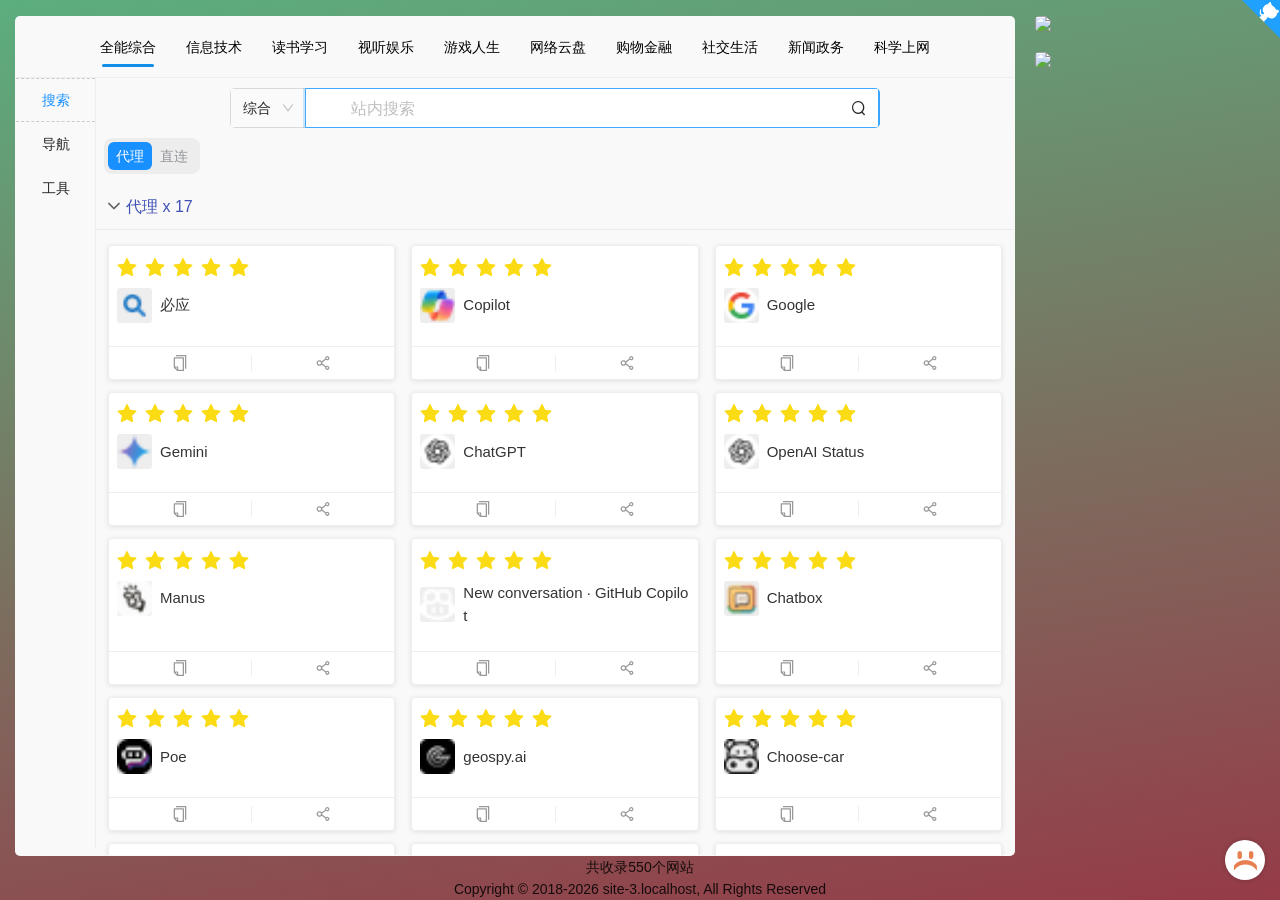
==== commit b59a5af7: "Deploying to gh-pages from @ RiTian96/nav@f150e392d906af3a6667e974efc1425981f526f3 🚀" ====
--- a/index.html
+++ b/index.html
@@ -45,25 +45,18 @@
     <!-- nav.headerContent-end -->
     <!-- nav.const-start -->
     <!-- nav.const-end -->
-  <style>@layer properties;@layer theme,base,components,utilities;@layer theme{:root{--font-sans:ui-sans-serif, system-ui, sans-serif, "Apple Color Emoji", "Segoe UI Emoji", "Segoe UI Symbol", "Noto Color Emoji";--font-mono:ui-monospace, SFMono-Regular, Menlo, Monaco, Consolas, "Liberation Mono", "Courier New", monospace;--color-red-500:oklch(63.7% .237 25.331);--color-gray-500:oklch(55.1% .027 264.364);--color-gray-600:oklch(44.6% .03 256.802);--color-neutral-400:oklch(70.8% 0 0);--color-black:#000;--color-white:#fff;--spacing:.25rem;--text-xs:.75rem;--text-xs--line-height:calc(1 / .75);--text-base:1rem;--text-base--line-height:1.5 ;--font-weight-bold:700;--ease-in-out:cubic-bezier(.4, 0, .2, 1);--default-transition-duration:.15s;--default-transition-timing-function:cubic-bezier(.4, 0, .2, 1);--default-font-family:var(--font-sans);--default-mono-font-family:var(--font-mono)}}@layer base{*,:after,:before{box-sizing:border-box;margin:0;padding:0;border:0 solid}html{line-height:1.5;-webkit-text-size-adjust:100%;tab-size:4;font-family:var(--default-font-family, ui-sans-serif, system-ui, sans-serif, "Apple Color Emoji", "Segoe UI Emoji", "Segoe UI Symbol", "Noto Color Emoji");font-feature-settings:var(--default-font-feature-settings, normal);font-variation-settings:var(--default-font-variation-settings, normal);-webkit-tap-highlight-color:transparent}svg{display:block;vertical-align:middle}}@layer utilities{}@-webkit-keyframes nprogress-spinner{0%{-webkit-transform:rotate(0deg)}to{-webkit-transform:rotate(360deg)}}html,body{width:100%;height:100%}*,*:before,*:after{box-sizing:border-box}html{font-family:sans-serif;line-height:1.15;-webkit-text-size-adjust:100%;-ms-text-size-adjust:100%;-ms-overflow-style:scrollbar;-webkit-tap-highlight-color:rgba(0,0,0,0)}@-ms-viewport{width:device-width}body{margin:0;color:#000000d9;font-size:14px;font-family:-apple-system,BlinkMacSystemFont,Segoe UI,Roboto,Helvetica Neue,Arial,Noto Sans,sans-serif,"Apple Color Emoji","Segoe UI Emoji",Segoe UI Symbol,"Noto Color Emoji";font-variant:tabular-nums;line-height:1.5715;background-color:#fff;font-feature-settings:"tnum"}p{margin-top:0;margin-bottom:1em}html{--antd-wave-shadow-color:#1890ff;--scroll-bar:0}:root{--componentHeight:155px}html{-ms-text-size-adjust:100%;-webkit-text-size-adjust:100%}body{min-height:100vh;-webkit-font-smoothing:antialiased;-moz-osx-font-smoothing:grayscale;-webkit-overflow-scrolling:touch;font-size:14px}@property --tw-rotate-x{syntax:"*";inherits:false;}@property --tw-rotate-y{syntax:"*";inherits:false;}@property --tw-rotate-z{syntax:"*";inherits:false;}@property --tw-skew-x{syntax:"*";inherits:false;}@property --tw-skew-y{syntax:"*";inherits:false;}@property --tw-border-style{syntax:"*";inherits:false;initial-value:solid;}@property --tw-font-weight{syntax:"*";inherits:false;}@property --tw-outline-style{syntax:"*";inherits:false;initial-value:solid;}@property --tw-ease{syntax:"*";inherits:false;}@layer properties{@supports ((-webkit-hyphens: none) and (not (margin-trim: inline))) or ((-moz-orient: inline) and (not (color:rgb(from red r g b)))){*,:before,:after{--tw-rotate-x:initial;--tw-rotate-y:initial;--tw-rotate-z:initial;--tw-skew-x:initial;--tw-skew-y:initial;--tw-border-style:solid;--tw-font-weight:initial;--tw-outline-style:solid;--tw-ease:initial}}}</style><link rel="stylesheet" href="styles-AC5Q2MU7.css" media="print" onload="this.media='all'"><noscript><link rel="stylesheet" href="styles-AC5Q2MU7.css"></noscript></head>
+  <style>@layer properties;@layer theme,base,components,utilities;@layer theme{:root{--font-sans:ui-sans-serif, system-ui, sans-serif, "Apple Color Emoji", "Segoe UI Emoji", "Segoe UI Symbol", "Noto Color Emoji";--font-mono:ui-monospace, SFMono-Regular, Menlo, Monaco, Consolas, "Liberation Mono", "Courier New", monospace;--color-red-500:oklch(63.7% .237 25.331);--color-gray-500:oklch(55.1% .027 264.364);--color-gray-600:oklch(44.6% .03 256.802);--color-neutral-400:oklch(70.8% 0 0);--color-black:#000;--color-white:#fff;--spacing:.25rem;--text-xs:.75rem;--text-xs--line-height:calc(1 / .75);--text-base:1rem;--text-base--line-height:1.5 ;--font-weight-bold:700;--ease-in-out:cubic-bezier(.4, 0, .2, 1);--default-transition-duration:.15s;--default-transition-timing-function:cubic-bezier(.4, 0, .2, 1);--default-font-family:var(--font-sans);--default-mono-font-family:var(--font-mono)}}@layer base{*,:after,:before{box-sizing:border-box;margin:0;padding:0;border:0 solid}html{line-height:1.5;-webkit-text-size-adjust:100%;tab-size:4;font-family:var(--default-font-family, ui-sans-serif, system-ui, sans-serif, "Apple Color Emoji", "Segoe UI Emoji", "Segoe UI Symbol", "Noto Color Emoji");font-feature-settings:var(--default-font-feature-settings, normal);font-variation-settings:var(--default-font-variation-settings, normal);-webkit-tap-highlight-color:transparent}}@layer utilities{}@-webkit-keyframes nprogress-spinner{0%{-webkit-transform:rotate(0deg)}to{-webkit-transform:rotate(360deg)}}html,body{width:100%;height:100%}*,*:before,*:after{box-sizing:border-box}html{font-family:sans-serif;line-height:1.15;-webkit-text-size-adjust:100%;-ms-text-size-adjust:100%;-ms-overflow-style:scrollbar;-webkit-tap-highlight-color:rgba(0,0,0,0)}@-ms-viewport{width:device-width}body{margin:0;color:#000000d9;font-size:14px;font-family:-apple-system,BlinkMacSystemFont,Segoe UI,Roboto,Helvetica Neue,Arial,Noto Sans,sans-serif,"Apple Color Emoji","Segoe UI Emoji",Segoe UI Symbol,"Noto Color Emoji";font-variant:tabular-nums;line-height:1.5715;background-color:#fff;font-feature-settings:"tnum"}html{--antd-wave-shadow-color:#1890ff;--scroll-bar:0}:root{--componentHeight:155px}html{-ms-text-size-adjust:100%;-webkit-text-size-adjust:100%}body{min-height:100vh;-webkit-font-smoothing:antialiased;-moz-osx-font-smoothing:grayscale;-webkit-overflow-scrolling:touch;font-size:14px}@property --tw-rotate-x{syntax:"*";inherits:false;}@property --tw-rotate-y{syntax:"*";inherits:false;}@property --tw-rotate-z{syntax:"*";inherits:false;}@property --tw-skew-x{syntax:"*";inherits:false;}@property --tw-skew-y{syntax:"*";inherits:false;}@property --tw-border-style{syntax:"*";inherits:false;initial-value:solid;}@property --tw-font-weight{syntax:"*";inherits:false;}@property --tw-outline-style{syntax:"*";inherits:false;initial-value:solid;}@property --tw-ease{syntax:"*";inherits:false;}@layer properties{@supports ((-webkit-hyphens: none) and (not (margin-trim: inline))) or ((-moz-orient: inline) and (not (color:rgb(from red r g b)))){*,:before,:after{--tw-rotate-x:initial;--tw-rotate-y:initial;--tw-rotate-z:initial;--tw-skew-x:initial;--tw-skew-y:initial;--tw-border-style:solid;--tw-font-weight:initial;--tw-outline-style:solid;--tw-ease:initial}}}</style><link rel="stylesheet" href="styles-AC5Q2MU7.css" media="print" onload="this.media='all'"><noscript><link rel="stylesheet" href="styles-AC5Q2MU7.css"></noscript></head>
   <script>
     window.__TITLE__ = document.title
   </script>
   <body id="x-j-h">
     <app-xiejiahe>
-      <!-- nav.loading-start -->
-<style>
-  @keyframes my-rotate{0%{transform:rotate(0deg)}100%{transform:rotate(360deg)}}@keyframes loading-dash{0%{stroke-dasharray:1,200;stroke-dashoffset:0}50%{stroke-dasharray:90,150;stroke-dashoffset:-40px}100%{stroke-dasharray:90,150;stroke-dashoffset:-120px}}.g-loading{z-index:999;position:fixed;top:0;left:0;right:0;bottom:0;background:#fff;display: flex;justify-content: center;align-items: center;}.circular{width:30px;height:30px;animation:my-rotate 2s linear infinite;}.path{stroke-dasharray:90,150;stroke-dashoffset:0;stroke-width:5;stroke:#409eff;stroke-linecap:round;animation:loading-dash 1.5s ease-in-out infinite}
-</style><div class="g-loading">
-    <svg viewBox="25 25 50 50" class="circular">
-      <circle cx="50" cy="50" r="20" fill="none" class="path"/>
-    </svg>
-  </div>  
-<!-- nav.loading-end -->
+      <!-- nav.loading-start --><style>.l__1{z-index:999;position:fixed;top:0;left:0;right:0;bottom:0;background-color:#fff;display:flex;align-items:center;justify-content:center;flex-direction:column;}.l__2{width:200px;height:200px;background:url("https://gcore.jsdelivr.net/gh/xjh22222228/public@gh-pages/nav/0020f4d5-9f70-4b7f-87d4-61310d1db8d1.svg");background-repeat:repeat;}.l__3{font-size:18px;margin-top:15px;font-weight:bold;color:#000;}</style>
+<div class="l__1"><div class="l__2"></div><div class="l__3">......</div></div><!-- nav.loading-end -->
     </app-xiejiahe>
 
     <!-- nav.seo-start -->
-<div data-url="https://github.com/xjh22222228/nav" data-server-time="1747067830600" data-a="x.i.e-jiahe" data-date="2025-05-13 00:37:10" id="META-NAV" style="z-index:-1;position:fixed;top:-10000vh;left:-10000vh;">
-<div>发现导航</div><p>发现导航, 最强轻量级导航网站</p><div>Github-CLI</div><p>GitHub的官方命令行工具</p><div>Coveralls</div><p>通过显示测试套件未涵盖代码的哪些部分，我们可以帮助您自信地交付代码。免费提供开源软件库</p><div>Releasly</div><p>在新的开源版本发布时收到通知，直接发送到您的电子邮件中。</p><div>Convert cURL</div><p>将curl命令转换为Python，JavaScript，PHP，R，Go，Rust，Dart，JSON，Ansible，Elixir。</p><div>Supervisor</div><p>Supervisor是一个客户端/服务器系统，允许其用户监视和控制类似UNIX的操作系统上的多个进程。</p><div>SonarQube</div><p>代码质量和安全性检查, 支持所有开发人员编写更干净，更安全的代码。</p><div>Pastebin</div><p>在线共享代码，将代码以URL形式发送以便查看</p><div>UPX</div><p>UPX-可执行文件的终极打包器</p><div>askgit</div><p>使用SQL查询git存储库。生成报告，执行状态检查，分析代码库。</p><div>Sentry</div><p>Web应用程序，移动应用程序和游戏的实时崩溃报告。</p><div>randomuser</div><p>随机用户生成器是用于生成占位符用户信息的免费API。 获取个人资料照片，姓名等。 对于人们来说，就像Lorem Ipsum。</p><div>github-readme-stats</div><p>在你的 README 中 获取动态生成的 GitHub 统计信息</p><div>Hits</div><p>了解有多少人正在查看您的GitHub项目的简单方法</p><div>GitHub 文件加速</div><p>GitHub 文件加速</p><div>Shields IO</div><p>svg生成版本号图标</p><div>FunDebug</div><p>支持前端JavaScript，后端Node.js以及微信小程序错误监控</p><div>Asciiworld</div><p>WA！原来那些年程序猿搞怪的注释都在这里</p><div>jsfiddle</div><p>强大的前端代码在线演示的网站</p><div>CODEIF</div><p>变量命名神器</p><div>ASCIIFlow Infinity</div><p>无限的ASCII图表，保存到谷歌驱动器，调整大小，自由绘制，并直接输出到文本/HTML。</p><div>gitzip</div><p>它可以将GITHUB存储库的子文件夹/子目录作为zip并下载</p><div>Server酱</div><p>「Server酱」，英文名「ServerChan」，是一款「程序员」和「服务器」之间的通信软件。</p><div>mkcert</div><p>一个简单的零配置工具，可以使用您喜欢的任何名称制作本地可信赖的SSL开发证书</p><div>carbon</div><p>创建和分享源代码的精美图像</p><div>setup-ipsec-vpn</div><p>用于构建您自己的IPsec VPN服务器的脚本，在Ubuntu，Debian和CentOS上使用IPsec / L2TP和Cisco IPsec</p><div>nginxconfig</div><p>nginx配置生成器</p><div>GraphQL Explorer</div><p>GraphQL资源管理器利用真实的、实时的生产数据</p><div>patorjk</div><p>将文本转换成ASCII</p><div>lens</div><p>Lens控制Kubernetes集群所需的唯一IDE。它是适用于MacOS，Windows和Linux操作系统的独立应用程序。它是开源的，免费的。</p><div>public-apis</div><p>一些可用在 Web 或软件开发的开放 API 接口</p><div>astexplorer</div><p>一个Web工具，用于探索由各种解析器生成的AST</p><div>uTools</div><p>uTools是一个极简、插件化、跨平台的现代桌面软件。通过自由选配丰富的插件，打造你得心应手的工具集合</p><div>ihateregex</div><p>正则表达式备忘录</p><div>Oh My ZSH</div><p>是一个开放源代码，社区驱动的框架，用于管理zsh配置。</p><div>Tampermonkey</div><p>一款免费的浏览器扩展和最为流行的用户脚本管理器</p><div>Greasy Fork</div><p>提供用户脚本的网站</p><div>免费代理</div><p>免费HTTP代理IP</p><div>Google Workspace</div><p>Google Workspace状态信息中心</p><div>eoLinker接口管理平台</div><p>国内最大的在线接口管理服务方案供应商</p><div>YApi</div><p>YApi 是一个可本地部署的、打通前后端及QA的、可视化的接口管理平台</p><div>RAP2</div><p>Web接口管理工具，开源免费，接口自动化，MOCK数据自动生成，自动化测试，企业级管理。阿里妈妈MUX团队出品</p><div>showdoc</div><p>一个非常适合IT团队的在线API文档、技术文档工具</p><div>docsify</div><p>一个神奇的文档站点生成器</p><div>apiDoc</div><p>RESTful Web API文档生成器</p><div>docusaurus</div><p>易于维护的开源文档网站</p><div>禅道</div><p>禅道是灵活的项目管理软件</p><div>Tapd</div><p>一站式敏捷研发协作云平台, 凝聚腾讯研发方法及敏捷实践精髓, 助力企业研发更高效、协作更敏捷</p><div>Hoppscotch</div><p>一个免费，快速，美观的API请求构建器，供10万多个开发人员使用。(原名叫 Postwoman)</p><div>Sunny-Ngrok</div><p>一条命令解决的外网访问内网问题，无需任何配置，下载客户端之后直接一条命令让外网访问您的内网不再是距离</p><div>frp</div><p>一个快速反向代理，可帮助您将NAT或防火墙后面的本地服务器暴露给Internet。</p><div>zan-proxy</div><p>本地代码调试线上页面，环境再也不是问题</p><div>ngrok</div><p>ngrok是一个反向代理，通过在公共的端点和本地运行的 Web 服务器之间建立一个安全的通道。ngrok可捕获和分析所有通道上的流量，便于后期分析和重放</p><div>查MD5</div><p>MD5在线解密|md5在线破解|批量破解md5网站</p><div>JSON Web Tokens</div><p>jwt 在线解码</p><div>base64</div><p>base64在线解码编码</p><div>ipify</div><p>一个简单的公共IP地址API</p><div>归属地查询</div><p>淘宝免费归属地查询</p><div>draw</div><p>免费的在线图表软件，用于制作流程图、流程图、组织图、UML、ER和网络图</p><div>ProcessOn</div><p>免费在线作图工具,UML作图,UI界面原型设计,iOS原型设计,BPMN,流程图,思维导图,多人协作绘图</p><div>蓝湖</div><p>蓝湖是一款设计图共享平台,帮助互联网团队管理设计图</p><div>Zeplin</div><p>为设计师和前端而生的协作应用</p><div>幕布</div><p>极简大纲笔记 | 一键生成思维导图</p><div>声享</div><p>在线制作 PPT，让分享更有价值</p><div>墨刀</div><p>原型设计工具，web原型设计工具，app原型设计工具</p><div>小智LOGO</div><p>LOGO在线制作神器 - 3分钟完成LOGO设计在线生成</p><div>创客贴</div><p>一款简单易用、功能强大的线上图形设计工具</p><div>在线制作图表</div><p>信息图表是一种易于使用的信息图表和图表制造商。创建和分享美丽的信息图表，在线报告和互动地图。在这里做你自己</p><div>CLIPPING MAGIC</div><p>删除图像背景在线。使背景透明，白色等编辑，裁剪，旋转，固定颜色，添加阴影，一款在线抠图工具</p><div>稿定抠图</div><p>稿定设计是一款专为淘宝店主、新媒体运营人员和修图爱好者打造的免费在线抠图工具。</p><div>UZER.ME</div><p>超级应用空间致力于全生命周期的文档管理,无需安装,即可在线编辑Office, CAD,PS等任意格式文档,支持远程协作,全文检索,版本管理,权限管理,安全外发等.提高工作效率,降低安全风险</p><div>launchaco</div><p>免费在线制作LOGO</p><div>鹿班</div><p>鹿班 - 让设计更美好(阿里出品)</p><div>图片裁剪</div><p>在线裁剪照片大小尺寸</p><div>Bitwarden</div><p>个人和企业在任何设备上存储，共享和保护敏感数据的最简单，最安全的方法</p><div>Typeora</div><p>Typora是一款跨平台的最小Markdown编辑器，可为Markdown读者和作家提供无缝的体验</p><div>iterm2</div><p>iTerm2是Terminal的替代品，是iTerm的后续产品</p><div>Sourcetree</div><p>美丽的Git GUI中的简单性和强大功能</p><div>charles</div><p>Charles是HTTP代理/ HTTP监视器/反向代理，使开发人员可以查看其计算机与Internet之间的所有HTTP和SSL / HTTPS通信。这包括请求，响应和HTTP标头（其中包含cookie和缓存信息）。</p><div>Tunnelblick</div><p>适用于macOS的免费开源OpenVPN VPN客户端服务器软件。</p><div>Keka</div><p>macOS文件存档器, 储存更多，私密分享</p><div>Kap</div><p>使用Web技术构建的开源屏幕录像机。</p><div>Vscode</div><p>VScode是一款轻量级的编辑器，自由。 建立在开源上。 无处不在。</p><div>zenmap</div><p>开源免费的网络发现工具，通过它能够找出网络上在线的主机，并测试主机上哪些端口处于监听状态，接着通过端口确定主机上运行的应用程序类型与版本信息，最后利用它还能侦测出操作系统的类型和版本</p><div>obsproject</div><p>免费和开源软件，用于视频录制和实时流。</p><div>hyper</div><p>基于WEB技术的终端</p><div>Listary</div><p>Listary是Windows的革命性搜索实用程序，它使休闲用户和高级用户都能快速找到文件并启动应用程序！</p><div>vmware</div><p>利用VMware提供的软件定义的云，移动性，网络和安全解决方案来建立您的数字基础。</p><div>parallels</div><p>Mac和Windows虚拟化|管理Mac|VDI和RDS解决方案</p><div>mumu Android模拟器</div><p>网易MuMu[手游模拟器][安卓模拟器]</p><div>DBeaver</div><p>适用于开发人员，数据库管理员，分析师和所有需要使用数据库的人员的免费的多平台数据库工具。支持所有流行的数据库：MySQL，PostgreSQL，SQLite，Oracle，DB2，SQL Server，Sybase，MS Access，Teradata，Firebird，Apache Hive，Phoenix，Presto等</p><div>RedisDesktopManager</div><p>Redis Desktop Manager（又名RDM）—是用于Windows，Linux，MacOS和iPadOS的快速Redis数据库管理应用程序。</p><div>Sequel Pro</div><p>Sequel Pro是一个快速，易于使用的Mac数据库管理应用程序，用于处理MySQL数据库。</p><div>Robo 3T</div><p>一个现代，强大且由社区驱动的MongoDB管理工具</p><div>DataGrip</div><p>jetbrains出品的数据库管理系统</p><div>tableplus</div><p>用于关系数据库的现代，本地且友好的GUI工具：MySQL，PostgreSQL，SQLite等</p><div>TeamViewer</div><p>TeamViewer远程连接控制软件是一款随时随地连接到远程桌面电脑、移动设备及Iot,让远程连接过程更加的快速和安全,轻松实现对文件、网络及程序的实时支持或访问。</p><div>向日葵</div><p>向日葵远程控制软件是一款免费的集远程控制电脑手机、远程桌面连接、远程开机、远程管理、支持内网穿透的一体化远程控制管理工具软件</p><div>v2ray</div><p>用于构建代理绕过网络限制的平台。</p><div>clash</div><p>Go中基于规则的隧道</p><div>哔哩哔哩</div><p>国内知名的视频弹幕网站，这里有最及时的动漫新番，最棒的ACG氛围，最有创意的Up主</p><div>爱奇艺</div><p>拥有海量、优质、高清的网络视频的大型视频网站，专业的网络视频播放平台</p><div>Youtube</div><p>全球最大的视频网站</p><div>斗鱼</div><p>斗鱼 - 每个人的直播平台</p><div>疯狂影视搜索</div><p>疯狂影视搜索是一款全能影视搜索引擎，帮你找到最新影视资源，一站拥有无尽影视资源</p><div>全民vip视频在线解析</div><p>免费全网VIP视频会员免广告看电影！优酷vip解析，爱奇艺vip解析，腾讯vip解析，乐视vip解析，芒果vip解析</p><div>蜜蜂剪辑</div><p>免费在线视频剪辑、视频制作、视频剪切、视频转gif等实用功能</p><div>kk高清影院</div><p>kk高清影院,1080p电影下载,高清电影迅雷下载,免费高清电影网</p><div>自由的音乐</div><p>自由的音乐是一个免费试听并下载全网音乐的网站</p><div>智联招聘</div><p>智联招聘，更懂你的价值</p><div>前程无忧</div><p>招聘网,人才网,求职,找工作</p><div>BOSS直聘</div><p>BOSS直聘是权威领先的招聘网，开启人才网招聘求职新时代，让求职者与Boss直接开聊、加快面试、即时反馈，找工作就来BOSS直聘和Boss开聊吧</p><div>ResumeSample</div><p>程序员简历模板系列, WEB/IOS/Android/C++/node等以及通用程序员简历模板</p><div>程序员找工作黑名单</div><p>有些事情，应该被记住</p><div>看准网</div><p>看准网★中国领先的职场信息平台,专注于公司评论,晒工资,工资待遇,面试,公司福利等.您可以在看准网上匿名分享您的职业信息</p><div>TinyPNG</div><p>智能PNG和JPEG压缩，以质量和文件大小的完美平衡来优化您的图像</p><div>Squoosh</div><p>在浏览器中用不同的编解码器压缩和比较图像(Google出品)</p><div>草料二维码</div><p>用专业的二维码产品帮助企业创造价值</p><div>Feed 验证器</div><p>验证RSS是否符合标准规范</p><div>淘捏捏</div><p>淘宝信誉查询 - 淘捏捏卖家工具箱 淘宝信誉查询_淘宝信用查询_淘宝小号查询_淘宝黑号查询</p><div>天眼查</div><p>人人都在用商业安全工具_企业信息查询_公司查询_工商查询_企业信用信息查询系统</p><div>语雀</div><p>优雅高效的在线文档编辑与协同工具，让每个企业轻松拥有文档中心 - 阿里巴巴</p><div>求是潮云U盘</div><p>临时文件上传, 快速和稳定</p><div>云转换</div><p>在线免费转换视频,音频,YouTube视频到文字,视频到文字,音频到文字,语音转换成文字</p><div>Picdiet</div><p>独特且强悍的JavaScript算法，能极速压缩80%的图片大小，而不损害其质量</p><div>easyicon</div><p>在线图标转换ico、icns</p><div>Smallpdf</div><p>压缩pdf、各种文件格式转换pdf</p><div>Cool Backgrounds</div><p>生成非常酷的彩色背景图像</p><div>Unsplash Source</div><p>随机生成图片链接</p><div>石墨文档</div><p>一款轻便、简洁的在线协作文档工具，PC端和移动端全覆盖，支持多人同时对文档编辑和评论...</p><div>Emoji searcher</div><p>Emoji表情大全</p><div>imgURL</div><p>ImgURL是一个简单、纯粹的图床程序，让个人图床多一个选择</p><div>拷贝兔</div><p>跨平台分享工具，纯Web，IOS，MAC，Linux，Android互传</p><div>表格工具</div><p>一个功能强大的在线表格编辑器，支持Excel、Markdown、JSON、CSV、HTML等格式的相互转换</p><div>360查字体</div><p>360查字体 - 查版权，免纠纷</p><div>sejda</div><p>在线HTML转换pdf</p><div>AI人工智能图片放大</div><p>Bigjpg - 使用开源waifu2x人工智能深度卷积神经网络（CNN）智能无损免费放大图片</p><div>VVV文档在线导出工具</div><p>免费下载百度文库文档</p><div>在线文件编码识别</div><p>在线文件编码识别</p><div>iptv</div><p>收集来自世界各地的5000多个公共IPTV频道</p><div>临时邮箱</div><p>10分钟邮箱，临时邮箱，临时邮，临时电子邮箱，24小时邮箱，一次性邮箱，匿名邮箱，安全邮箱</p><div>jQuery</div><p>jQuery是一个JavaScript函数库</p><div>webpack</div><p>webpack是一个模块打包器</p><div>Babel</div><p>用于编写下一代 JavaScript 的编译器</p><div>ESLint</div><p>可组装的JavaScript和JSX检查工具</p><div>stylelint</div><p>一个强大的现代样式风格的linter</p><div>Mocha</div><p>Mocha是JavaScript的一种单元测试框架，既可以在浏览器环境下运行，也可以在Node.js环境下运行</p><div>MUI</div><p>MUI: 最接近原生APP体验的高性能前端框架</p><div>rollup</div><p>Rollup 是一个 JavaScript 模块打包器，可以将小块代码编译成大块复杂的代码，例如 library 或应用程序</p><div>standard</div><p>JavaScript样式指南，带有linter和自动代码修复程序</p><div>Faker</div><p>在Node.js和浏览器中生成大量逼真的假数据</p><div>sweetalert</div><p>JavaScript Alert 的漂亮替代品</p><div>Sortable</div><p>一个JavaScript库，用于在现代浏览器和触摸设备上对拖放列表进行重新排序</p><div>formilyjs</div><p>Formily 是一个由阿里巴巴集团多 BU 共建的面向中后台复杂场景的表单解决方案，它也是一个表单框架</p><div>rough-notation</div><p>一个小的JavaScript库，用于在网页上创建手绘动画并为其添加动画效果</p><div>AntV</div><p>AntV 是蚂蚁金服全新一代数据可视化解决方案</p><div>Lodash</div><p>Lodash是一个一致性、模块化、高性能的 JavaScript 实用工具库</p><div>Swiper</div><p>轻量级的移动设备触控滑块的js框架，使用硬件加速过渡</p><div>fastclick</div><p>Polyfill 解决移动端具有300ms延迟的库</p><div>Layer</div><p>丰富多样的Web弹出层组件,可轻松实现Alert/Confirm/Prompt/普通提示/页面区块/iframe/tips等等几乎所有的弹出交互</p><div>moment.js</div><p>一个轻量级的JavaScript日期库，用于解析，验证，操作和格式化日期</p><div>js-cookie</div><p>一个简单，轻量级的JavaScript API，用于处理浏览器cookie</p><div>qs</div><p>具有嵌套支持的查询字符串解析器</p><div>Mock.js</div><p>生成随机数据，拦截 Ajax 请求</p><div>GITALK</div><p>凹凸实验室出品的一款基于 Github Issue 和 Preact 开发的评论插件</p><div>prism</div><p>轻巧，强大，优雅的代码语法高亮</p><div>nprogress</div><p>顶部加载进度条</p><div>iNotify</div><p>JS实现浏览器标题闪烁，滚动，语音提示，Chrome/Safari/FireFox/IE通知</p><div>html2canvas</div><p>最流行的JavaScript屏幕截图</p><div>dayjs</div><p>使用与Moment.js兼容的API来解析，验证，操作和显示现代浏览器的日期和时间</p><div>JsBarcode</div><p>易于使用但功能强大的条形码生成器，适用于Web和Node.js</p><div>clipboard.js</div><p>现代复制到剪贴板。没有Flash。只需3kb gzipped。</p><div>lib-flexible</div><p>可伸缩布局方案, 淘宝rem解决方案</p><div>js-xss</div><p>根据白名单过滤HTML(防止XSS攻击)</p><div>mescroll</div><p>精致的下拉刷新和上拉加载 js框架.支持vue,完美运行于移动端和主流PC浏览器</p><div>better-scroll</div><p>灵感来自iscroll，它具有更好的滚动性能</p><div>pinyinjs</div><p>一个实现汉字与拼音互转的小巧web工具库</p><div>ms</div><p>使用此包可以轻松地将各种时间格式转换为毫秒。</p><div>ramda</div><p>适用于JavaScript程序员的实用函数库</p><div>decimal.js</div><p>JavaScript的任意精度Decimal类型 (0.1+0.2=0.3)</p><div>copy-to-clipboard</div><p>简单的模块公开copy功能，它将尝试使用execCommand与特定于IE的clipboardData接口的回退，最后，通常prompt使用适当的文本内容和消息</p><div>path-to-regexp</div><p>将字符串路径转换成正则表达式</p><div>autosize</div><p>autosize是一个小的独立脚本，可以自动调整textarea域的高度以适合文本</p><div>shake.js</div><p>监听手机设备摇动</p><div>progressbar</div><p>可以轻松地为Web创建响应式和时尚的进度栏。动画即使在移动设备上也表现良好</p><div>easy-mock</div><p>Easy Mock 是一个可视化，并且能快速生成模拟数据的持久化服务</p><div>Clamp.js</div><p>JS版本的多行文本溢出省略</p><div>json-bigint</div><p>带有bigints支持的JSON.parse / stringify</p><div>exif-js</div><p>用于读取EXIF图像元数据的JavaScript库</p><div>lunr.js</div><p>Lunr.js是一个用于浏览器的小型全文本搜索库。它为JSON文档建立索引，并提供一个简单的搜索界面来检索与文本查询最匹配的文档</p><div>hotkeys</div><p>强大的Javascript库，用于捕获键盘输入和输入的按键组合。它没有依赖性。</p><div>dom-to-image</div><p>使用HTML5 canvas从DOM节点生成图像</p><div>single-spa</div><p>使微前端变得简单</p><div>qiankun</div><p>为微型前端提供快速，简单和完整的解决方案</p><div>nanoid</div><p>一个很小的，安全的，URL友好的，唯一的JavaScript字符串ID生成器。</p><div>Numeral-js</div><p>一个用于格式化和处理数字的javascript库</p><div>ua-parser-js</div><p>用于从userAgent字符串检测浏览器，引擎，操作系统，CPU和设备类型/模型。支持浏览器和node.js环境</p><div>hammer.js</div><p>一个用于多点触摸手势的javascript库</p><div>i18next</div><p>i18next是一个非常流行的国际化框架，适用于浏览器或任何其他JavaScript环境（例如，node.js）。</p><div>js-lingui</div><p>JavaScript的可读，自动化和优化（5 kb）国际化</p><div>wow.js</div><p>基于Animate.css,向下滚动页面时显示CSS动画,轻松自定义动画设置：样式，延迟，长度，偏移，迭代...</p><div>Waves</div><p>受Google材质设计启发的点击效果, 波纹效果</p><div>velocity</div><p>加速JavaScript动画</p><div>anime</div><p>轻量级的JavaScript动画库。它适用于任何CSS属性，单个CSS转换，SVG或任何DOM属性以及JavaScript对象</p><div>Hover-Buttons</div><p>hover动画CSS / SCSS按钮</p><div>JavaScript-MD5</div><p>JavaScript MD5实现。兼容服务器端环境，如node.js，RequireJS等模块加载器和所有Web浏览器</p><div>js-sha1</div><p>JavaScript的简单SHA1哈希函数支持UTF-8编码。</p><div>js-base64</div><p>JavaScript的Base64实现</p><div>jsSHA</div><p>SHA-1，SHA-224，SHA3-224，SHA-256，SHA3-256，SHA-384，SHA3-384，SHA-512，SHA3-512，SHAKE128 ，和SHAKE256以及HMAC</p><div>crypto-js</div><p>加密标准的JavaScript库</p><div>pdf.js</div><p>PDF.js是一个使用HTML5构建的可移植文档格式（PDF）查看器</p><div>webuploader</div><p>百度出品，采用大文件分片并发上传，极大的提高了文件上传效率。</p><div>pdfmake</div><p>纯JavaScript中的客户端/服务器端PDF打印, HTML转换Pdf</p><div>ViewerJS</div><p>JavaScript中的文档阅读器, pdf/ppt/opt/odt等文件渲染成HTML</p><div>filepond</div><p>灵活而有趣的JavaScript文件上传库</p><div>FileSaver.js</div><p>客户端保存文件的解决方案，非常适合在客户端上生成文件的Web应用程序</p><div>jsPDF</div><p>一个使用JavaScript生成PDF的库</p><div>PhotoSwipe</div><p>适用于移动和桌面的JavaScript图像库, 图片预览</p><div>viewerjs</div><p>javascript图片预览</p><div>howler.js</div><p>现代 Web 音频 javascript 库</p><div>DPlayer</div><p>哇，这么可爱的HTML5 danmaku视频播放器</p><div>APlayer</div><p>哇，这么可爱的HTML5音乐播放器</p><div>three.js</div><p>JavaScript 3D引擎</p><div>flowy</div><p>创建流程图的最小JavaScript库</p><div>incubator-echarts</div><p>浏览器的功能强大的交互式图表和可视化库</p><div>d3</div><p>借助SVG，Canvas和HTML使数据栩栩如生。</p><div>uikit</div><p>一款轻量级、模块化的前端框架可快速构建强大的web前端界面</p><div>JsBridge</div><p>android java和javascript桥接，灵感来自微信webview jsbridge</p><div>DSBridge-Android</div><p>一个现代的跨平台JavaScript桥接，通过它您可以在JavaScript和本机之间同步或异步地调用彼此的功能</p><div>joi</div><p>对象模式验证</p><div>validator.js</div><p>字符串验证插件、表单验证</p><div>async-validator</div><p>异步验证器</p><div>yup</div><p>无效的简单对象架构验证</p><div>localForage</div><p>离线存储，使用简单但功能强大的API包装IndexedDB，WebSQL或localStorage。</p><div>introjs</div><p>为您的网站和项目提供新功能介绍和逐步用户指南的更好方法</p><div>shepherd</div><p>引导您的用户浏览您的应用程序</p><div>bootstrap-tour</div><p>使用Twitter Bootstrap Popovers快速方便地进行产品浏览</p><div>React</div><p>用于构建用户界面的 JavaScript 库</p><div>React Router</div><p>React 路由管理</p><div>Redux</div><p>React 状态管理</p><div>create-react-app</div><p>React官方脚手架</p><div>React Redux</div><p>Redux的官方React绑定(通常配合redux使用)</p><div>redux-actions</div><p>Redux的Flux标准action实用程序(用于生成action)</p><div>redux-thunk</div><p>Redux的Thunk中间件, 用于处理异步逻辑</p><div>redux-saga</div><p>一个旨在使应用程序副作用（即异步事物，如数据获取和不纯的东西，如访问浏览器缓存）更容易管理，执行更高效，易于测试，以及更好地处理故障的库</p><div>React Native</div><p>使用React构建原生APP程序的框架</p><div>React Navigation</div><p>为您的本地应用程序提供路由和导航</p><div>expo</div><p>用于制作跨平台移动应用程序的Expo平台</p><div>ant-design-mobile-rn</div><p>一个基于 React Native 的 UI 组件库</p><div>Ant Design</div><p>Ant Design - A UI Design Language</p><div>MATERIAL-UI</div><p>React 组件用于更快速、更简便的 web 开发。你也可以建立你自己的设计系统，或者从 Material Design 开始</p><div>element</div><p>elementUI组件库</p><div>react-bootstrap</div><p>基于Bootstrap 3构建的组件库</p><div>evergreen</div><p>Evergreen是一个React UI框架，用于在Web上构建雄心勃勃的产品。由Segment带给您。</p><div>@alifd/next</div><p>@alifd/next 是 Alibaba Fusion Design 的官方 React 实现, 赋能企业中后台产品开发</p><div>zent</div><p>Zent 是有赞 PC 端 WebUI 规范的 React 实现，提供了一整套基础的 UI 组件以及一些常用的业务组件</p><div>React95</div><p>装修一新的现代的应用程序做出React Windows95的UI组件。</p><div>rsuite</div><p>React Suite 是一套 React 组件库，为后台产品而生。同时也是一个具有贴心设计以及对开发者友好的 UI 框架</p><div>chakra-ui</div><p>适用于您的React应用程序的简单，模块化和可访问的UI组件</p><div>Ant Design Mobile</div><p>一个基于 Preact / React / React Native 的 UI 组件库</p><div>React Helmet</div><p>这个可重用的反应组件将管理对文档头的所有更改</p><div>react-image-crop</div><p>用于React的响应式图像裁剪工具</p><div>React Helmet</div><p>这个可重用的反应组件将管理对文档头的所有更改</p><div>react-transition-group</div><p>当React组件进入或离开DOM时执行动画的简单方法</p><div>React Loadable</div><p>用于加载具有promise的组件的更高阶组件 - 路由懒加载</p><div>react-swipe</div><p>基于swipe.js封装的react组件/走马灯</p><div>Ant Motion</div><p>使用 Ant Motion 能够快速在 React 框架中使用动画,我们提供了单项，组合动画，以及整套解决方案</p><div>video-react</div><p>网络视频播放器使用React库从头开始构建HTML5世界</p><div>react-keeper</div><p>一个react路由库，更适合移动端使用，拥有缓存等功能</p><div>Fusion Design</div><p>基于React构建的Web可配置组件库</p><div>recharts</div><p>基于 React和D3 的组合式图表库</p><div>react-json-view</div><p>JSON查看器</p><div>BizCharts</div><p>基于G2和React的强大数据可视化库</p><div>react-draggable</div><p>一个简单的组件，用于使元素可拖动</p><div>react-slick</div><p>react走马灯组件</p><div>react-color</div><p>react 拾色器</p><div>react-intl</div><p>国际化React应用程序。这个库提供了React组件和一个API，用于格式化日期，数字和字符串，包括复数形式和处理翻译</p><div>react-data-grid</div><p>使用React构建的类似于Excel的网格组件，具有编辑器，键盘导航，复制和粘贴等功能</p><div>react-virtualized</div><p>React组件可有效呈现大型列表和表格数据</p><div>react-live</div><p>一个用于实时编辑React组件的灵活组件库</p><div>formik</div><p>在React中轻松创建表单</p><div>react-move</div><p>一个React组件，它创建可移动，可拖动，可调整大小，可缩放，可旋转，可扭曲，可收缩，可分组，可捕捉。</p><div>react-dnd</div><p>React DnD是一组React实用程序，可帮助您构建复杂的拖放接口，同时保持组件分离</p><div>react-beautiful-dnd</div><p>漂亮的和可访问的拖放列表</p><div>react-rnd</div><p>一个可调整大小且可拖动的React组件。</p><div>ANT DESIGN PRO</div><p>开箱即用的中台前端/设计解决方案</p><div>enzyme</div><p>适用于React的JavaScript测试实用程序</p><div>Jest</div><p>Jest是一个令人愉快的JavaScript测试框架，专注于简单性。</p><div>umijs</div><p>插件化的企业级前端应用框架。</p><div>DvaJS</div><p>基于React和Redux的轻量级和elm风格框架</p><div>umijs/hooks</div><p>你可以将 umi hooks 使用在任何地方，和任意组件库搭配使用。虽然我们的代码示例都是基于 ant design 的，但是并不代表我们的 Hooks 只能和 ant design 配合使用</p><div>umi-plugin-cache-route</div><p>路由缓存，类似vue keep-alive</p><div>React.js 小书</div><p>这是一本关于 React.js 的小书</p><div>TypeScript-React-Starter</div><p>TypeScript和React的入门模板，带有详细的README，描述了如何将两者结合使用。</p><div>react-redux-typescript-guide</div><p>TypeScript中的React和 Redux - 使用说明</p><div>Mobx</div><p>简单、可扩展的状态管理</p><div>next.js</div><p>服务端渲染框架、SEO解决方案</p><div>nwb</div><p>适用于Web的React，Preact，Inferno和Vanilla JS应用，React库和其他npm模块的工具包，无需配置</p><div>ahooks</div><p>为 React Hooks 而生</p><div>react-app-rewired</div><p>覆盖create-react-app webpack配置而不弹出</p><div>Vue.js</div><p>渐进式JavaScript 框架</p><div>Vue Router</div><p>Vue Router 是 Vue.js 官方的路由管理器</p><div>Vuex</div><p>Vuex 是一个专为 Vue.js 应用程序开发的状态管理模式。</p><div>vue-devtools</div><p>vue.js调试工具</p><div>vue-cli</div><p>Vue.js开发的标准脚手架工具</p><div>vuepress</div><p>Vue 驱动的静态网站生成器</p><div>Vue SSR</div><p>Vue服务端渲染、SEO解决方案</p><div>vue-class-component</div><p>用于类式Vue组件的ECMAScript / TypeScript装饰器。</p><div>eslint-plugin-vue</div><p>Vue.js的官方ESLint插件</p><div>vite</div><p>Vite是一个经过验证的Web开发人员构建工具，可在开发过程中通过本机ES模块导入为您的代码提供服务，并将其与Rollup捆绑在一起进行生产</p><div>Vue 组合式 API</div><p>Vue 组合式 API在线文档阅读</p><div>iView</div><p>一套基于 Vue.js 的高质量UI 组件库</p><div>Element</div><p>一套为开发者、设计师和产品经理准备的基于 Vue 2.0 的桌面端组件库</p><div>Element Plus</div><p>支持Vue3.0的Element</p><div>Muse-UI</div><p>基于 Vue 2.0 优雅的 Material Design UI 组件库</p><div>Ant Design Vue</div><p>这里是 Ant Design 的 Vue 实现，开发和服务于企业级后台产品</p><div>vuetify</div><p>让Vue和Material Design的强大力量在开发上助您一臂之力</p><div>bootstrap-vue</div><p>BootstrapVue为Vue.js提供了最全面的Bootstrap 4组件和网格系统实现之一，并提供了广泛的自动WAI-ARIA可访问性标记</p><div>vue-material</div><p>Vue material简单，轻巧，完全符合Google Material Design规范</p><div>buefy</div><p>Buefy是一个基于Bulma框架和设计的Vue.js响应式UI组件的轻量级库。</p><div>vant</div><p>轻量、可靠的移动端 Vue 组件库</p><div>vux</div><p>一个凑合的 Vue.js 移动端 UI 组件库</p><div>cube-ui</div><p>基于 Vue.js 实现的精致移动端组件库</p><div>Mand Mobile</div><p>面向金融场景的Vue移动端UI组件库，丰富、灵活、实用，快速搭建优质的金融类产品，让复杂的金融场景变简单</p><div>Mint UI</div><p>基于 Vue.js 的移动端组件库</p><div>NutUI</div><p>一套京东风格的轻量级移动端Vue组件库</p><div>vue-awesome-swiper</div><p>基于swiper封装的轮播图组件</p><div>vue-meta</div><p>管理Vue 2.0组件中的页面元信息。支持SSR + Streaming</p><div>vue-scroller</div><p>Vue Scroller是Vonic UI 的基础组件。为了平滑滚动，拉动刷新和无限加载。</p><div>vue-infinite-loading</div><p>Vue.js的无限滚动插件(支持向上和向下)</p><div>iview-admin</div><p>基于iView的Vue 2.0管理系统模板</p><div>nuxt</div><p>Vue.js 通用应用框架</p><div>创建nuxt的脚手架工具</div><p>create-nuxt-app</p><div>Angular</div><p>一个框架，移动 & 桌面</p><div>angular-cli</div><p>用于Angular CLI脚手架工具</p><div>augury</div><p>Angular调试和可视化工具</p><div>NG-ZORRO</div><p>基于Ant Design的Angular企业级UI组件</p><div>ng-bootstrap</div><p>基于Bootstrap 4的Angular组件</p><div>element-angular</div><p>Element Angular组件库</p><div>primeng</div><p>PrimeNG是Angular的丰富UI组件的集合</p><div>material</div><p>Material Design是一个统一的视觉，动作和交互设计系统的规范，适用于不同的设备。</p><div>material</div><p>Material Design是一个统一的视觉，动作和交互设计系统的规范，适用于不同的设备。</p><div>小程序开发</div><p>微信小程序</p><div>小游戏开发</div><p>微信小游戏</p><div>mpvue</div><p>Vue.js 开发小程序的前端框架。框架基于 Vue.js 核心</p><div>wepy</div><p>官方小程序组件化开发框架</p><div>mpx</div><p>Mpx是一款致力于提高小程序开发体验的增强型小程序框架(滴滴出品，基于vue)</p><div>uni-app</div><p>uni-app 是使用 Vue 语法开发小程序、H5、App的统一框架</p><div>omix</div><p>腾讯原生小程序框架 OMIX 2.0</p><div>vant-weapp</div><p>轻量、可靠的小程序 UI 组件库</p><div>weui-wxss</div><p>这是一套基于样式库weui-wxss开发的小程序扩展组件库，同微信原生视觉体验一致的UI组件库</p><div>wxParse</div><p>wxParse-微信小程序富文本解析自定义组件，支持HTML及markdown解析</p><div>mpvue-wxParse</div><p>适用于 Mpvue 的微信小程序富文本解析自定义组件</p><div>echarts-for-weixin</div><p>ECharts 的微信小程序版本</p><div>腾讯位置服务</div><p>微信小程序原生LBS能力的最佳拍档</p><div>ColorUI</div><p>鲜亮的高饱和色彩，专注视觉的小程序组件库</p><div>weapp-input-frame</div><p>验证码、支付密码输入框组件</p><div>JS接口签名校验工具</div><p>微信 JS 接口签名校验工具</p><div>接口调试工具</div><p>微信公众平台接口调试工具</p><div>computed</div><p>小程序自定义组件 computed / watch 扩展</p><div>awesome-github-wechat-weapp</div><p>微信小程序开源项目库汇总</p><div>awesome-wechat-weapp</div><p>微信小程序开发资源汇总</p><div>微信开放社区</div><p>小程序开发者专区，微信公众平台,微信开放社区,开发者专区</p><div>wechat-format</div><p>微信公众号排版编辑器，转换 Markdown 到微信特制的 HTML</p><div>微信开放平台</div><p>微信开放平台</p><div>CSS3 UI Lib</div><p>CSS动画集成、在线调试阴影</p><div>CSS Sprites Generator</div><p>CSS雪碧图生成</p><div>CSS渐变调试器</div><p>前端开发调试CSS渐变必备神器</p><div>Animista</div><p>在线生成CSS动画</p><div>CSS Gradient</div><p>CSS渐变调试并生成CSS代码</p><div>Grabient</div><p>CSS渐变调试并生成CSS代码，还可以角度变换</p><div>px与em单位转换</div><p>px与em单位转换</p><div>CSS三角形產生器</div><p>CSS三角形產生器 - 使用純CSS繪畫三角形</p><div>SassMeister</div><p>将sass语法转换成CSS语法</p><div>transfonter</div><p>字体图标转换Base64</p><div>Loading集合</div><p>上千种Loading认你选</p><div>CSS Reference</div><p>css参考是一个免费的视觉指导css。它以最受欢迎的特性为特色，并用插图和动画示例对其进行说明</p><div>在线CSS阴影调试</div><p>CSS3 Box Shadow(阴影)效果在线调试工具</p><div>正则表达式验证器</div><p>验证JavaScript正则表达式</p><div>JSON在线解析及格式化验证</div><p>json在线解析,json格式化,json格式验证,json转xml,xml转json</p><div>prettier</div><p>Prettier是一个固定的代码格式化程序。它通过解析代码并使用自己的规则重新打印它来强制执行一致的样式，这些规则考虑了最大行长度，并在必要时包装代码</p><div>正则表达式在线测试</div><p>正则表达式在线测试</p><div>spy-debugger</div><p>微信调试，各种WebView样式调试、手机浏览器的页面真机调试。便捷的远程调试手机页面、抓包工具，支持：HTTP/HTTPS，无需USB连接设备</p><div>VConsole</div><p>一个轻量、可拓展、针对手机网页的前端开发者调试面板</p><div>Staticfile CDN</div><p>免费CDN服务，包括 JavaScript、CSS、图片和 swf 等静态文件</p><div>jsDelivr</div><p>jsDelivr – 开源 CDN</p><div>BootCDN</div><p>稳定、快速、免费的前端开源项目 CDN 加速服务</p><div>cdnjs</div><p>面向Web开发人员的免费和开源公共Web CDN！</p><div>FunDebug</div><p>支持前端JavaScript，后端Node.js以及微信小程序错误监控</p><div>前端兼容性查询</div><p>前端查询API各个厂商兼容性情况</p><div>Browserhacks</div><p>Browserhacks是来自各个互联网的浏览器特定CSS和JavaScript hacks的广泛列表。</p><div>Character Entity Reference Chart</div><p>字符实体参考图，&gt;</p><div>awesome-web-editor</div><p>开源web编辑器汇总列表</p><div>jsfiddle</div><p>强大的前端代码在线演示的网站</p><div>jsperf</div><p>jsPerf旨在提供一种简单的方法来创建和共享测试用例，通过运行基准测试来比较不同JavaScript代码段的性能</p><div>codesandbox</div><p>codesandbox是为Web应用程序定制的在线编辑器。</p><div>HTML Reference</div><p>所有HTML元素和属性的免费指南参考</p><div>jsbin</div><p>一个轻量级的html/css/js在线编辑器Debug调试器</p><div>jsfuck</div><p>JSFuck是基于JavaScript原子部分的深奥和教育性编程风格。它仅使用六个不同的字符来编写和执行代码。</p><div>Bootstrap</div><p>Bootstrap 是一个用于快速开发 Web 应用程序和网站的前端框架</p><div>Sass</div><p>Sass 是成熟、稳定、强大的 CSS 扩展语言</p><div>Less</div><p>Less 是一门 CSS 预处理语言,它扩展了 CSS 语言,增加了变量、Mixin、函数等特性</p><div>magic</div><p>CSS3动画特效</p><div>Animate.css</div><p>CSS动画的跨浏览器库,简单易用</p><div>normalize.css</div><p>使浏览器更加一致地呈现所有元素并符合现代标准。它只针对需要规范化的样式</p><div>Hover</div><p>CSS3动力悬停效果的集合，适用于链接，按钮，徽标，SVG，特色图像等</p><div>github-markdown-css</div><p>复制GitHub Markdown样式的最小CSS量</p><div>autoprefixer</div><p>Autoprefixer是一款自动管理浏览器前缀的插件，它可以解析CSS文件并且添加浏览器前缀到CSS内容里</p><div>vivify</div><p>Vivify是免费的CSS动画库。</p><div>cubic-bezier</div><p>在线制作CSS动画</p><div>iconfont</div><p>阿里妈妈MUX倾力打造的矢量图标管理、交流平台</p><div>Font Awesome</div><p>一套绝佳的图标字体库和CSS框架</p><div>LivIcons Evolution</div><p>会动的纯svg矢量图标库</p><div>ionicons</div><p>适用于Ionic Framework和Web应用程序的高级图标字体</p><div>material-design-icons</div><p>Google的Material Design图标</p><div>css battle</div><p>在线比拼CSS</p><div>学习CSS布局</div><p>学习CSS布局</p><div>TypeScript</div><p>TypeScript 是一种由微软开发的自由和开源的编程语言，它是JavaScript的一个超集</p><div>TypeSearch</div><p>搜索typescript 类型包 @types/node</p><div>DefinitelyTyped</div><p>高质量TypeScript类型定义的存储库</p><div>typescript-eslint</div><p>Monorepo用于所有工具，使ESLint能够支持TypeScript</p><div>awesome-typescript</div><p>用于客户端和服务器端开发的强大TypeScript资源的集合。在TypeScript中编写精彩的JavaScript</p><div>TypeScript 入门教程</div><p>TypeScript 入门教程</p><div>JavaScript 20 年</div><p>JavaScript 20 年</p><div>你不知道的JavaScript</div><p>你不知道的JavaScript</p><div>现代 JavaScript 教程</div><p>以最新的 JavaScript 标准为基准。通过简单但足够详细的内容，为你讲解从基础到高阶的 JavaScript 相关知识</p><div>ECMAScript 6入门</div><p>ECMAScript 6入门</p><div>JavaScript教程</div><p>JavaScript 标准参考教程</p><div>JavaScript Puzzlers</div><p>你真的了解JavaScript吗？来试试吧！</p><div>InterviewMap</div><p>打造最好的面试图谱</p><div>飞冰早报</div><p>飞冰早报</p><div>jsdoc</div><p>用于JavaScript的API文档生成器。</p><div>30 seconds of code</div><p>精选的有用JavaScript代码段集合，您可以在30秒或更短的时间内理解这些代码段。</p><div>33-js-concepts</div><p>JavaScript开发者应懂的33个概念</p><div>ECMAScript Proposals</div><p>跟踪ECMAScript 提案</p><div>ecma262</div><p>ECMA-262的状态，流程和文档</p><div>JavaScript 秘密花园</div><p>JavaScript 语言最古怪用法的文档集合</p><div>Airbnb JavaScript 编码规范</div><p>Airbnb JavaScript 编码规范</p><div>Daily-Interview-Question</div><p>工作日每天一道前端大厂面试题，祝大家天天进步，一年后会看到不一样的自己</p><div>javascript-algorithms</div><p>JavaScript 算法与数据结构</p><div>weekly</div><p>前端精读周刊</p><div>Node.js</div><p>Node.js® 是一个基于 Chrome V8 引擎 的 JavaScript 运行时</p><div>npm1</div><p>npm是JavaScript世界的包管理工具,并且是 Node.js 平台的默认包管理工具</p><div>urllib</div><p>在复杂的世界中请求HTTP(s)URL</p><div>formstream</div><p>multipart / form-data编码流，用于文件上传的帮助程序。</p><div>validate-npm-package-name</div><p>给我一个字符串，我会告诉你它是否是有效的npm软件包名称</p><div>Yarn</div><p>快速、可靠、安全的依赖管理</p><div>awesome-nodejs</div><p>Node.js软件包和资源</p><div>nodebestpractices</div><p>最大的Node.js最佳实践列表</p><div>NodeBB</div><p>基于Node.js的论坛软件，为现代网站</p><div>Ghost</div><p>Ghost 是基于 Node.js 构建的开源博客平台。Ghost 具有易用的书写界面和体验,博客内容默认采用 Markdown 语法书写。Ghost 的目标是取代臃肿的 Wordpress</p><div>nodebestpractices</div><p>Node.js 最佳实践, 最大的汇集，且每周都在增长 - 当前，超过50个最佳实现，样式指南，架构建议已经呈现</p><div>request</div><p>简化的HTTP请求客户端</p><div>superagent</div><p>一个小型渐进式客户端HTTP请求库，Node.js模块具有相同的API，具有许多高级HTTP客户端功能</p><div>axios</div><p>基于Promise的HTTP客户端，用于浏览器和node.js</p><div>node-fetch</div><p>一个轻量级的模块，将window.fetch带到Node.js</p><div>bent</div><p>带有async await的功能性JS HTTP客户端（Node.js和Fetch）</p><div>superagent-proxy</div><p>superagent代理扩展，这使您可以通过某种代理来代理HTTP请求</p><div>Puppeteer</div><p>Puppeteer是一个Node库，它提供了一个高级API来通过DevTools协议控制Chromium或Chrome</p><div>cypress</div><p>对浏览器中运行的所有内容进行快速，轻松和可靠的测试，（类Puppeteer）</p><div>Mocha</div><p>Node.js和浏览器的简单，灵活，有趣的JavaScript测试框架</p><div>chai</div><p>node.js的BDD/TDD断言框架和可以与任何测试框架配对的浏览器</p><div>ava</div><p>未来的JavaScript测试运行器</p><div>Jest</div><p>Jest是一个令人愉快的JavaScript测试框架，专注于简单性。</p><div>testcafe</div><p>一个Node.js工具，用于自动化端到端Web测试</p><div>jest-puppeteer</div><p>使用Jest＆Puppeteer运行测试 🎪✨</p><div>ts-jest</div><p>具有对Jest的Sourcemap支持的TypeScript预处理器</p><div>jest-extended</div><p>扩展 jest 匹配器</p><div>node-mysql2</div><p>node.js的快速node-mysql兼容的mysql驱动程序</p><div>sequelize</div><p>基于 promise 的 Node.js ORM, 目前支持 Postgres, MySQL, SQLite 和 Microsoft SQL Server. 它具有强大的事务支持, 关联关系, 读取和复制等功能</p><div>mongoose</div><p>mongodb对象模型设计用于在异步环境中工作。</p><div>ioredis</div><p>适用于Node.js，以性能为中心且功能齐全的Redis客户端。</p><div>objection.js</div><p>Objection.js是Node.js的一个ORM ，它旨在避免使用SQL和底层数据库引擎的全部功能，同时尽可能简单地将magic保持在最低限度。</p><div>nedb</div><p>JavaScript数据库，用于Node.js，nw.js，electron和浏览器</p><div>typeorm</div><p>ORM for TypeScript和JavaScript（ES7，ES6，ES5）。支持MySQL，PostgreSQL，MariaDB，SQLite，MS SQL Server，Oracle，WebSQL数据库。适用于NodeJS，浏览器，Ionic，Cordova和Electron平台</p><div>knexjs</div><p>PostgreSQL，MySQL和SQLite3的查询构建器，旨在灵活，可移植且易于使用。</p><div>node-redis</div><p>高性能Node.js Redis客户端。</p><div>node-canvas</div><p>node-canvas是Node.js的Cairo -backed Canvas实现。</p><div>svg-captcha</div><p>在node.js中生成svg验证码</p><div>ccap</div><p>node.js使用C++库CImg生成验证码，无需安装任何其他库或软件</p><div>text-to-svg</div><p>将文本转换为SVG路径而不依赖于本机</p><div>svg2png</div><p>使用PhantomJS将SVG转换为PNG</p><div>node-http-proxy</div><p>一个HTTP可编程代理库，支持websocket。它适用于实现反向代理和负载平衡器等组件</p><div>http-proxy-middleware</div><p>用于连接，快速和浏览器同步的单线程node.js http-proxy中间件（基于node-http-proxy）</p><div>esprima</div><p>ECMAScript解析基础架构，可进行多用途分析, 将代码转换成AST</p><div>recast</div><p>JavaScript AST转换器，非破坏性漂亮打印机和自动源映射生成器</p><div>node-xlsx</div><p>NodeJS excel文件解析器和构建器</p><div>fs-extra</div><p>操作系统文件，用于替代内置的fs模块</p><div>js-xlsx</div><p>SheetJS社区版 - 电子表格工具包</p><div>node-archiver</div><p>文件压缩</p><div>wechat-oauth</div><p>微信公共平台OAuth接口消息接口服务中间件与API SDK</p><div>wechat-api</div><p>微信公共平台API</p><div>wechat</div><p>微信公共平台消息接口服务中间件</p><div>wechaty</div><p>是适用于微信个人帐户的Bot SDK ，可以帮助您创建6行javascript的机器人</p><div>Glob</div><p>匹配文件。 **/*.js</p><div>prompts</div><p>轻巧，美观和用户友好的交互式提示</p><div>enquirer</div><p>时尚，直观和用户友好的提示</p><div>cli-table3</div><p>带有Node.JS的CLI的漂亮unicode表</p><div>commander.js</div><p>node.js命令行界面的完整解决方案，受Ruby指挥官的启发</p><div>ora</div><p>优雅的终端微调器</p><div>Inquirer.js</div><p>常用交互式命令行用户界面的集合</p><div>shelljs</div><p>Node.js的可移植Unix shell命令</p><div>download-git-repo</div><p>下载并提取git存储库（GitHub，GitLab，Bitbucket）</p><div>node-semver</div><p>node的semver解析器</p><div>node-progress</div><p>node.js的灵活ascii进度条</p><div>node-qrcode</div><p>二维码生成</p><div>open</div><p>打开URL，文件，可执行文件等内容。跨平台。</p><div>ssh2</div><p>用纯JavaScript编写的SSH2客户端和服务器模块，用于node.js</p><div>minimist</div><p>解析参数选项</p><div>node-clear</div><p>清空终端屏幕信息</p><div>chalk</div><p>终端字符串样式</p><div>yargs</div><p>通过解析参数并生成优雅的用户界面来帮助您构建交互式命令行工具。</p><div>handlebars</div><p>JavaScript模板引擎</p><div>ejs</div><p>JavaScript模板引擎</p><div>mustache.js</div><p>使用JavaScript的无逻辑{{mustache}}模板</p><div>node-xml2js</div><p>简单的XML到JavaScript对象转换器。它支持双向转换。使用sax-js和 xmlbuilder-js</p><div>iconv-lite</div><p>纯JavaScript中转换字符编码。</p><div>node-uuid</div><p>在JavaScript中生成符合RFC的UUID</p><div>nativefier</div><p>使任何网页成为桌面应用程序</p><div>getmac</div><p>通过Node.js获取当前计算机的mac地址</p><div>http-server</div><p>一个简单的零配置命令行http服务器</p><div>node-schedule</div><p>Node的类似cron-like和非not-cron-like的作业调度程序。</p><div>qrcode-terminal</div><p>QRCode终端版</p><div>localtunnel</div><p>localtunnel将您的localhost暴露给世界，以便于测试和共享！无需混淆DNS或部署只是为了让其他人测试您的更改</p><div>passport</div><p>Node.js的简单，不显眼的身份验证</p><div>parameter</div><p>参数验证工具</p><div>bytes</div><p>用于解析字符串字节, b/kb/mb/gb/tb/pb</p><div>js-yaml</div><p>JavaScript YAML解析器和转储器。非常快</p><div>acorn</div><p>一个小型，基于JavaScript的快速JavaScript解析器</p><div>figlet.js</div><p>用JavaScript编写的FIG驱动程序，旨在完全实现FIGfont规范, 生成ascii</p><div>node-printer</div><p>本机 node.js 打印机</p><div>fontmin</div><p>无缝缩小字体</p><div>morgan</div><p>Node.js的HTTP请求记录器中间件</p><div>jsdom</div><p>与Node.js一起使用的各种Web标准的JavaScript实现</p><div>Electron</div><p>使用 JavaScript, HTML 和 CSS 构建跨平台的桌面应用</p><div>electron-packager</div><p>通过JS或CLI自定义和封装您的Electron应用程序与特定于操作系统的软件包（.app，.exe等）</p><div>electron-installer-dmg</div><p>使用AppDMG为电子应用程序创建DMG安装程序</p><div>electron-vue</div><p>基于 vue (基本上是它听起来的样子) 来构造 electron 应用程序的样板代码。</p><div>electron-builder</div><p>一个开箱即用的完整解决方案，用于将Electron, Proton Native or Muon 打包、构建成支持macOS, Windows and Linux三大系统的，可”自动更新”的可发布安装程序</p><div>electron-react-boilerplate</div><p>基于React可扩展跨平台应用程序的App</p><div>menubar</div><p>Electron创建菜单栏桌面应用程序的高级方法。</p><div>nw.js</div><p>从DOM/WebWorker层,直接调用所有的Node模块，使用现有的web技术，开启一个全新的编写应用的方式</p><div>nw-builder</div><p>以编程方式或通过CLI 构建适用于Mac，Win和Linux的NW.js应用程序。</p><div>nwjs-ffmpeg-prebuilt</div><p>FFMpeg预构建的二进制文件具有专有的编解码器和构建窗口。</p><div>nest</div><p>Nest 是一个用于构建高效，可扩展的 Node.js 服务器端应用程序的框架。它使用渐进式 JavaScript，内置并完全支持 TypeScript（但仍然允许开发人员使用纯 JavaScript 编写代码）并结合了 OOP（面向对象编程），FP（功能编程）和 FRP（功能反应编程）的元素</p><div>awesome-nestjs</div><p>NestJS的精选列表</p><div>Egg.js</div><p>Egg.js 为企业级框架和应用而生，我们希望由 Egg.js 孕育出更多上层框架，帮助开发团队和开发人员降低开发和维护成本</p><div>egg-validate</div><p>基于 parameter 封装的参数验证插件</p><div>egg-mailer</div><p>基于 nodemailer 封装的参数验证插件</p><div>Koa</div><p>Koa -- 基于Node.js 平台的下一代web开发框架</p><div>Express</div><p>Express - 快速、开放、极简的 Web 开发框架</p><div>node-inspector</div><p>Node.js调试器基于Blink Developer Tools</p><div>debug</div><p>一个微小的JavaScript调试工具，以Node.js核心的调试技术为模型。适用于Node.js和Web浏览器</p><div>ndb</div><p>ndb是针对Node.js的改进调试体验，由Chrome DevTools启用</p><div>nvm</div><p>Node版本管理器 - 用于管理多个活动node.js版本的简单bash脚本</p><div>nvm-windows</div><p>适用于Windows的node.js版本管理实用程序</p><div>nvs</div><p>Node Version Switcher - 用于在Node.js的版本和分支之间切换的跨平台工具(受到nvm的启发)</p><div>n</div><p>Node.js版本管理：无配置文件，无复杂的API，非常简单</p><div>log4js-node</div><p>log4js 是一个 nodejs 日志管理工具，可以将日志以各种形式输出到各种渠道。</p><div>node-bunyan</div><p>用于node.js服务的简单快速的JSON日志记录模块</p><div>yeoman</div><p>一套用于自动化开发工作流程的工具</p><div>nodemailer</div><p>发送来自Node.js的电子邮件 - 很容易就像蛋糕一样！</p><div>gh-pages</div><p>将文件发布到GitHub上的gh-pages分支的常规任务</p><div>terser</div><p>适用于ES6+的JavaScript解析器，mangler和压缩器工具包</p><div>Awehunt</div><p>npm包下载量曲线对比图</p><div>nodemon</div><p>监视node.js应用程序中的任何更改并自动重新启动服务器 - 非常适合开发</p><div>pkg</div><p>将Node.js项目打包成可执行文件</p><div>npm-check-updates</div><p>查找package.json或bower.json允许的更新版本的软件包依赖项</p><div>husky</div><p>husky 可以防止错误的 git commit, git push 等</p><div>bundlephobia</div><p>找出在项目中添加新的依赖项的包大小</p><div>npm-run-all</div><p>一个CLI工具，可并行或顺序运行多个npm脚本</p><div>dotenv</div><p>从.env加载用于nodejs项目的环境变量</p><div>cross-env</div><p>运行跨平台设置和使用环境变量的脚本</p><div>nrm</div><p>npm源快速切换， npm, cnpm, taobao, nj, 内网</p><div>Deno</div><p>一个安全的运行时的JavaScript和TypeScript</p><div>Deno 标准库</div><p>Deno 标准库</p><div>Deno</div><p>适用于Deno的Visual Studio Code插件</p><div>Golang</div><p>Go编程语言</p><div>go.dev</div><p>大规模构建快速，可靠，高效的软件</p><div>awesome-go</div><p>精选的Go框架，库和软件的精选列表</p><div>Goproxy</div><p>中国最可靠的 Go 模块代理</p><div>Go语言中文网</div><p>Go语言中文网</p><div>Go标准库中文文档</div><p>Go标准库中文文档</p><div>gin</div><p>Gin是用Go（Golang）编写的Web框架。它具有类似于martini的API，其性能比httprouter快40倍。如果您需要性能和良好的生产率，您会喜欢Gin</p><div>beego</div><p>beego是用于Go编程语言的开源，高性能Web框架</p><div>martini</div><p>Go的经典Web框架</p><div>echo</div><p>高性能，简约的Go Web框架</p><div>iris</div><p>最快的HTTP / 2 Go Web框架。AWS Lambda，gRPC，MVC，唯一路由器，Websocket，会话，测试套件，依赖注入等。expressjs和laravel的真正继承者|</p><div>fiber</div><p>Fiber是一个受Express启发的Web框架，建立在Fasthttp（Go最快的HTTP引擎）的基础上。 旨在简化零内存分配和性能的情况，以便快速开发。</p><div>Fyne</div><p>基于Material Design的Go跨平台GUI</p><div>logrus</div><p>Go的结构化，可插入日志记录。</p><div>zap</div><p>在Go中实现快速，结构化，水平的日志记录。</p><div>gorm</div><p>适用于Golang的绝佳ORM库，旨在对开发人员友好</p><div>ent</div><p>用于Go的简单但功能强大的实体框架，可轻松构建和维护具有大型数据模型的应用程序。</p><div>mysql</div><p>Go MySQL驱动程序是Go（golang）数据库/ sql包的MySQL驱动程序</p><div>sqlite3</div><p>sqlite3驱动程序</p><div>pq</div><p>适用于database/sql的Pure Go Postgres驱动程序</p><div>redis</div><p>用于Golang的类型安全的Redis客户端</p><div>json-iterator</div><p>高性能100％兼容的“ encoding / json”替代产品</p><div>blackfriday</div><p>Markdown处理器，安全、快速。</p><div>goldmark</div><p>用Go语言编写的markdown解析器。易于扩展，符合标准（CommonMark），结构合理。</p><div>goquery</div><p>接近jQuery语法的DOM解析库</p><div>go-yaml</div><p>yaml包使Go程序能够轻松地对yaml值进行编码和解码, 可以快速可靠地解析和生成YAML数据。</p><div>xurls</div><p>从文本中提取Urls</p><div>govalidator</div><p>参数验证程序，用于字符串，数字，切片和结构</p><div>validator</div><p>基于标签对结构和各个字段实现值验证。</p><div>ip</div><p>获取公网IP地址、v4/v6</p><div>terminal</div><p>提供了用于处理终端的支持功能，这在UNIX系统上很常见</p><div>gopsutil</div><p>用于检索正在运行的进程和系统利用率（CPU，内存，磁盘，网络，传感器）的信息。它主要用于系统监视，概要分析和限制进程资源以及管理正在运行的进程</p><div>air</div><p>Go热重载</p><div>go-micro</div><p>分布式系统开发框架</p><div>xlsx</div><p>xlsx是一个库，用于简化在Go程序中读写Microsoft Excel最新版本使用的XML格式。</p><div>email</div><p>Go强大而灵活的电子邮件库。</p><div>websocket</div><p>Go的一种快速，经过测试且广泛使用的WebSocket实现</p><div>jwt-go</div><p>Golang 实现的 JSON WEB TOKEN</p><div>cron</div><p>Go 实现的 cron 包</p><div>qrcode</div><p>二维码生成</p><div>casbin</div><p>权限管理库，支持Golang中的访问控制模型，如ACL，RBAC，ABAC</p><div>resty</div><p>用于Go的简单HTTP和REST客户端库</p><div>grpc-go</div><p>gRPC的Go语言实现。基于HTTP/2的RPC</p><div>colly</div><p>Colly提供了一个干净的界面来编写任何种类的爬虫</p><div>cors</div><p>使用net / http可配置的处理程序来处理CORS请求</p><div>color</div><p>CLI 控制台颜色渲染工具库, 支持Windows</p><div>cli</div><p>一个简单，快速且有趣的软件包，用于在Go中构建命令行应用</p><div>cobra</div><p>Cobra既是用于创建功能强大的现代CLI应用程序的库，又是用于生成应用程序和命令文件的程序</p><div>pb</div><p>Golang的控制台进度栏</p><div>mpb</div><p>Go cli应用程序的多进度条</p><div>promptui</div><p>命令行应用程序的交互式提示</p><div>godotenv</div><p>从`.env`文件加载环境变量。</p><div>go-prompt</div><p>受python-prompt-toolkit启发，在Go中构建强大的交互式提示。</p><div>gvm</div><p>Go版本管理器，类似 nvm</p><div>json-to-go</div><p>在线 JSON 转 Struct结构体</p><div>golangci-lint</div><p>Go的快速Linters Runner</p><div>The Go Playground</div><p>在线运行Golang</p><div>nuclei</div><p>Nuclei是基于模板的可配置目标扫描的快速工具，具有广泛的可扩展性和易用性。</p><div>jaeger</div><p>分布式链路追踪</p><div>delve</div><p>Delve是Go编程语言的调试器。</p><div>Go 入门指南</div><p>《The Way to Go》中文译本，中文正式名《Go 入门指南》</p><div>Go语言圣经</div><p>Go语言圣经 《The Go Programming Language》 中文版本</p><div>Go WEB 编程</div><p>Golang电子书介绍如何使用Golang建立网络</p><div>Go简易教程</div><p>《The Little Go Book》中文译本，中文正式名《Go简易教程》</p><div>Go by Example 中文版</div><p>Go by Example 是对 Go 基于实践的介绍，包含一系列带有注释说明的示例程序。</p><div>Go语言之旅</div><p>本指南涵盖了该语言的大部分重要特性，主要包括：基础、方法和接口、并发等</p><div>Go语言101</div><p>一本着墨于Go语法语义以及运行时相关知识点的编程指导书（Go 1.15就绪）。 此书旨在尽可能地帮助Go程序员更深更全面地理解Go语言</p><div>Go语言高级编程</div><p>本书涵盖CGO、Go汇编语言、RPC实现、Web框架实现、分布式系统等高阶主题，针对Go语言有一定经验想深入了解Go语言各种高级用法的开发人员(不推荐新手)</p><div>Mastering GO</div><p>《Mastering GO》中文译本，《玩转 GO》。</p><div>Mastering GO2</div><p>Mastering Go 第二版中文版来袭！</p><div>100天从新手到大师</div><p>Golang - 100天从新手到大师</p><div>project-layout</div><p>Go标准布局结构，项目架构结构参考。</p><div>编码规范</div><p>Uber Go 语言编码规范</p><div>Gin实战</div><p>WEB 框架Gin实战</p><div>Dart</div><p>Dart语言</p><div>DartPad</div><p>在线运行Dart语法</p><div>Dart packages</div><p>Dart packages</p><div>Flutter</div><p>Flutter是谷歌的移动UI框架，可以快速在iOS和Android上构建高质量的原生用户界面。 Flutter可以与现有的代码一起工作。在全世界，Flutter正在被越来越多的开发者和组织使用，并且Flutter是完全免费、开源的</p><div>Flutter Icon</div><p>Flutter内置Icon组件图标速查表</p><div>imei_plugin</div><p>用flutter在Android中获取imei的插件</p><div>multi_image_picker</div><p>Flutter插件，可让您在iOS和Android上显示多图像选择器。</p><div>sqflite</div><p>SQLite flutter plugin</p><div>dio</div><p>dio是一个强大的Dart Http请求库，支持Restful API、FormData、拦截器、请求取消、Cookie管理、文件上传/下载、超时、自定义适配器等</p><div>fish-redux</div><p>一个基于Redux状态管理的组合式flutter应用程序框架。它适用于建筑中型和大型应用。</p><div>flutter_pulltorefresh</div><p>一个提供上拉加载和下拉刷新的组件,同时支持Android和Ios</p><div>json_serializable</div><p>JSON序列化和反序列化的代码</p><div>flutter_swiper</div><p>flutter最强大的siwiper, 多种布局方式，无限轮播，Android和IOS双端适配</p><div>FlutterToast</div><p>适用于Flutter的Android Toast插件</p><div>dart-uuid</div><p>生成 RFC4122(v1,v4,v5) UUIDs</p><div>fluwx</div><p>Flutter版微信SDK.WeChat SDK for flutter.</p><div>Material Design</div><p>Material是一个由开源代码支持的设计系统，可以帮助团队构建高质量的数字体验</p><div>Flutter实战</div><p>Flutter实战</p><div>samples</div><p>Flutter示例和演示的集合</p><div>flutter-go</div><p>flutter 开发者帮助 APP，包含 flutter 常用 140+ 组件的demo 演示与中文文档</p><div>Flutter-Notebook</div><p>flutter相关功能demo的集合，它能够帮助您快速学习一些零碎的知识</p><div>plugins</div><p>Flutter团队维护的Flutter插件</p><div>awesome-flutter</div><p>很棒的清单，精选了最好的Flutter库，工具，教程，文章等</p><div>flutter-do</div><p>330+Widgets在线查看预览和使用。</p><div>flutter_wanandroid</div><p>基于Google Flutter的WanAndroid客户端，支持Android和iOS。包括BLoC、RxDart 、国际化、主题色、启动页、引导页，拥有较好的项目结构&比较规范的代码</p><div>Best-Flutter-UI-Templates</div><p>Best-Flutter-UI-模板, 对所有人完全免费。其内置的Flutter Dart。</p><div>Python</div><p>是一种解释型、面向对象、动态数据类型的高级程序设计语言。</p><div>PyPi</div><p>使用Python软件包索引查找，安装和发布Python软件包</p><div>PCU</div><p>python-check-updates, 检查 pip 当前依赖包最新版本</p><div>requests</div><p>requests是一个简单而优雅的HTTP库。</p><div>aiohttp</div><p>用于asyncio和Python的异步HTTP客户端/服务器框架</p><div>Scrapy</div><p>一个用于Python的快速高级Web爬虫框架。</p><div>selenium</div><p>浏览器自动化框架和生态系统。</p><div>beautifulsoup</div><p>可以从HTML或XML文件中提取数据的Python库</p><div>Pillow</div><p>友好的PIL前叉，是一个出色的图像处理库</p><div>numpy</div><p>使用Python进行科学计算的基本软件包。</p><div>pandas</div><p>功能强大的Python数据分析工具包</p><div>rich</div><p>Rich是一个Python库，用于在终端中提供富文本和精美的格式。</p><div>Fire</div><p>Python Fire是一个用于从绝对任何Python对象自动生成命令行界面（CLI）的库。</p><div>colorama</div><p>Python中简单的跨平台彩色终端文本</p><div>tqdm</div><p>适用于Python和CLI的快速，可扩展的进度栏</p><div>paramiko</div><p>领先的Python SSHv2协议库</p><div>click</div><p>Python可组合命令行界面工具包</p><div>JMESPath</div><p>JMESPath是JSON的查询语言</p><div>Django</div><p>具有期限的完美主义者的Web框架。</p><div>flask</div><p>用于构建Web应用程序的Python微框架。</p><div>简明 Python 教程</div><p>旨在于介绍如何使用 Python 语言进行编程的自由图书。它以教材与指南的形式为入门者介绍 Python 语言。如果你对电脑知识的了解仅限于如何保存文本文件的话，那这本书就是为你准备的。</p><div>100天从新手到大师</div><p>Python - 100天从新手到大师</p><div>Python 入门指南</div><p>Python 入门指南</p><div>What the f*ck Python!</div><p>一些有趣且鲜为人知的 Python 特性.</p><div>awesome-python-cn</div><p>Python 资源大全中文版</p><div>cheatsheet</div><p>Python大全备忘单</p><div>awesome-python</div><p>精选的Python框架，库，软件和资源的精选清单。</p><div>segmentfault</div><p>是中文领域最大的技术问答交流社区平台</p><div>掘金</div><p>一个帮助开发者成长的社区</p><div>DiyCode1</div><p>致力于构建开发工程师高端交流分享社区</p><div>黑客派</div><p>黑客派是程序员和设计师的聚集地，汇聚了严谨求实的工程师和富有创意的设计师</p><div>Node.js专业中文社区</div><p>国内最专业的 Node.js 开源技术社区，致力于 Node.js 的技术研究</p><div>吾爱破解</div><p>吾爱破解关注PC软件安全和移动安全领域，致力于软件安全与病毒分析的前沿</p><div>FreeBuf</div><p>FreeBuf黑客与极客,国内关注度最高的全球互联网安全媒体平台</p><div>IMWeb</div><p>Web前端 腾讯IMWeb 团队社区</p><div>Stack Overflow</div><p>全球最大的技术问答网站，是一个与程序相关的IT技术问答网站</p><div>React社区</div><p>React论坛社区</p><div>众成翻译</div><p>中国最好的技术翻译社区，最懂译者的翻译平台，奇虎360最大前端团队“奇舞团”出品</p><div>MDN web docs</div><p>Mozilla 开发者社区，是一个完整的学习平台，你可以在这里深入学习Web技术以及能够驱动Web的软件</p><div>DEV Community</div><p>在这里程序员分享想法并帮助彼此成长</p><div>V2EX</div><p>创意工作者们的社区</p><div>知乎</div><p>知乎，中文互联网最大的知识分享和社交平台</p><div>简书</div><p>简书是一个创作社区，任何人均可以在其上进行创作</p><div>小专栏</div><p>小专栏是一个专业人士的创作知识社区，在这里您可以看到各个领域最专业的专栏和观点</p><div>Hacker News</div><p>Hacker News</p><div>程序员客栈</div><p>程序员客栈是领先的程序员自由工作平台，未来互联网企业用人方式。提供优秀程序员为您进行网站建设制作、测试运维服务、人工智能AI、大数据区块链、软件开发等优质服务</p><div>职Q</div><p>智联招聘旗下专业的招聘求职社交问答平台，覆盖了求职、招聘、职业规划、升职加薪、面试技巧、工作经验分享等热门话 题，涉及各种行业职场问题，1.5亿用户的职场社区</p><div>煎蛋</div><p>煎蛋以译介方式传播网络新鲜资讯</p><div>Github</div><p>面向开源及私有软件项目的托管平台</p><div>码云</div><p>码云专为开发者提供稳定、高效、安全的云端软件开发协作平台</p><div>GitLab</div><p>用于仓库管理系统的开源项目，使用Git作为代码管理工具，并在此基础上搭建起来的web服务</p><div>Coding</div><p>面向开发者的云端开发平台，提供 git/svn 代码托管，代码质量分析，在线WebIDE，项目管理...</p><div>觅元素</div><p>觅元素,为您提供免费设计元素,设计元素的资源站</p><div>千库网</div><p>致力于为设计师提供最优质的素材</p><div>花瓣网</div><p>花瓣，陪你做生活的设计师</p><div>Dribbble</div><p>Dribbble是展示和宣传，推广，发现和探索设计的地方</p><div>万素网</div><p>万素网致力于为国内各行业设计师，网站编辑，新媒体工作人员提供免费png素材与背景图片服务</p><div>ArtStation</div><p>ArtStation是游戏，电影，媒体和娱乐艺术家的展示平台。它使艺术家能够以流畅的方式展示他们的作品集，发现和保持灵感，并与新的机会联系起来。</p><div>Design Templates - Canva</div><p>设计模板 - Canva</p><div>Unsplash</div><p>美丽，免费的照片。由世界上最慷慨的摄影师社区赠送。</p><div>稿定设计</div><p>电商素材、新媒体配图、手机海报等。</p><div>unDraw</div><p>带有开源插图的设计项目，可满足您可以想象和创建的任何想法。 免费使用您的颜色创建漂亮的网站，产品和应用程序</p><div>UI中国用户体验设计平台</div><p>UI中国用户体验平台,中国用户体验联盟理事单位。国内极具影响力的设计平台之一。十多年来,携手会员150万+,共同致力于为设计师与企业搭建健康的设计生态！</p><div>GitHub Octodex</div><p>由GitHub Design团队创建和维护的所有吉祥物素材</p><div>Collect UI</div><p>从每日ui档案库及其他收集的每日灵感。 根据Dribbble拍摄的照片，手工挑选，每天更新</p><div>icons8</div><p>下载免费图标，音乐，素材图片，矢量，UX插图和视频音乐</p><div>vectorlogo</div><p>3000多种精美的SVG徽标，非常适合您的自述文件或积分页面</p><div>shareicon</div><p>超过25万个icon免费集合</p><div>SVG Logos</div><p>超过1000+SVG Logos集合</p><div>iconfont</div><p>阿里妈妈MUX倾力打造的矢量图标管理、交流平台</p><div>iconscount</div><p>免费下载图标，插图和库存照片</p><div>创客贴</div><p>一款简单易用、功能强大的线上图形设计工具</p><div>Ps Play</div><p>Ps Play - 移动设计零阻力</p><div>鹿班</div><p>鹿班 - 让设计更美好(阿里出品)</p><div>fontspace</div><p>6500+免费字体下载</p><div>Color Hunt</div><p>Color Hunt是一个免费开放的平台，可通过数千种精选的时尚调色板来激发色彩灵感</p><div>Docker — 从入门到实践</div><p>Docker — 从入门到实践</p><div>Docker官方映像文档</div><p>docker-library中的Docker官方映像文档</p><div>Docker Hub</div><p>Docker 镜像仓库</p><div>Docker-Compose</div><p>使用Docker定义和运行多容器应用程序</p><div>git-manual</div><p>Git常用命令参考手册 (推荐学习)</p><div>GitHub Docs</div><p>github 官方帮助文档</p><div>awesome-actions</div><p>精选的GitHub上很棒的Action列表</p><div>Github - Actions</div><p>Github 官方Actions 资源列表</p><div>growing-up</div><p>程序猿成长计划</p><div>nginx</div><p>nginx参考文档</p><div>Nginx开发从入门到精通</div><p>Nginx开发从入门到精通</p><div>redis</div><p>Redis 是一个开源（BSD许可）的，内存中的数据结构存储系统，它可以用作数据库、缓存和消息中间件。 它支持多种类型的数据结构</p><div>MySQL</div><p>MySQL数据库服务是一个完全托管的数据库服务，可使用世界上最受欢迎的开源数据库来部署云原生应用程序。 它是百分百由MySQL原厂开发，管理和提供支持</p><div>免费的编程中文书籍索引</div><p>免费的编程中文书籍索引</p><div>Zlibrary</div><p>Z-Library 项目部分. 全球最大的数字图书馆, 电子书</p><div>IT-eBOOK</div><p>IT类技术书籍PDF</p><div>Refactoring.Guru</div><p>22种常用设计模式</p><div>Linux 常用命令参考手册</div><p>Linux 常用命令参考手册</p><div>developer-roadmap</div><p>2020年成为网络开发人员的路线图</p><div>Devhints</div><p>WEB开发速查表，mysql/go/java/js/bash/react/git...</p><div>linux-command</div><p>Linux命令大全搜索工具，内容包含Linux命令手册、详解、学习、搜集</p><div>learn-regex</div><p>正则表达式学习</p><div>the-art-of-command-line</div><p>命令行的艺术</p><div>Peter Beverloo</div><p>Chrome浏览器命令参数参考手册</p><div>vimrc</div><p>vim配置参考手册</p><div>Jenkins</div><p>Jenkins是开源CI&CD软件领导者， 提供超过1000个插件来支持构建、部署、自动化， 满足任何项目的需要</p><div>learnxinyminutes-docs</div><p>在Y分钟内学习X</p><div>Vscode Docs</div><p>Vscode 扩展开发文档</p><div>YAML教程</div><p>YAML教程</p><div>Chrome Extension</div><p>谷歌浏览器扩展插件开发文档</p><div>菜鸟教程</div><p>提供了编程的基础技术教程, 介绍了HTML、CSS、Javascript、Python，Java，Ruby，C，PHP , MySQL等各种编程语言的基础知识。 同时本站中也提供了大量的在线实例，通过实例，您可以更好的学习编程</p><div>慕课网</div><p>慕课网-程序员的梦工厂</p><div>极客学院</div><p>致力于“让IT学习更有效”，以实战为特色，为注重自我提升的IT从业者提供高品质职业教育</p><div>腾讯课堂</div><p>腾讯课堂 - 专业的在线教育平台</p><div>i春秋</div><p>【i春秋】-专注网络安全_信息安全_白帽子的在线学习_教育_培训平台</p><div>实验吧</div><p>实验吧是国内最大的在线虚拟机实验IT教育平台</p><div>合天网安实验室</div><p>合天网安实验室是支持在线实验的信息安全学习的大型服务平台</p><div>网易云课堂</div><p>网易云课堂 - 领先的实用技能学习平台</p><div>蓝桥</div><p>蓝桥是国内领先的IT在线编程及在线实训学习平台，专业导师提供精选的实践项目，创新的技术使得学习者无需配置繁琐的本地环境，随时在线流畅使用</p><div>W3Cschool</div><p>编程狮，是一个专业的W3C前端开发及编程入门学习平台</p><div>LeetCode</div><p>提高你的编码技能，快速找到一份工作。这是扩展你知识和为下一次面试做好准备的最佳地方。</p><div>牛客网</div><p>牛客网是互联网求职神器，C++、Java、前端、产品、运营技能学习/备考/求职题库</p><div>CS-Notes</div><p>技术面试必备基础知识、Leetcode、计算机操作系统、计算机网络、系统设计、Java、Python、C++</p><div>数据结构和算法动态可视化</div><p>数据结构和算法动态可视化</p><div>algorithm-pattern</div><p>算法模板，最科学的刷题方式，最快速的刷题路径，你值得拥有~</p><div>乌云网镜像</div><p>WooYun是一个位于厂商和安全研究者之间的漏洞报告平台,注重尊重,进步,与意义</p><div>安全联盟</div><p>安全联盟 - 国内最大的第三方网络安全数据共享交换平台</p><div>360网站安全检测</div><p>为站长免费提供了网站漏洞检测、网站漏洞修复、网站后门检测、木马查杀，网址安全查询等服务</p><div>红黑联盟</div><p>红黑联盟作为老牌的信息安全网站,致力于培训电脑技术高手.网站集网络安全,系统网络,编程开发,网站建设等频道于一体</p><div>知道创宇</div><p>知道创宇，网络空间安全专家，长期致力于为政府、企业类客户提供完善的云安全解决方案</p><div>安全周</div><p>关注安全资讯 专注资源共享</p><div>全球被黑站点统计系统</div><p>主要通过网络搜集国内被黑网站信息，统计分析数据，为部署安全型网络提供强有力的依据...</p><div>安全脉搏</div><p>高质量的全球互联网安全媒体和技术平台,安全爱好者们交流与分享前沿安全技术的最佳社区</p><div>XSS-CTF</div><p>XSS-CTF 是一个练习和入门的XSS平台, 每一位WEB工程师都应具备的基础知识，提高网络安全意识</p><div>XSS测试</div><p>XSS小游戏</p><div>Pasteurize</div><p>XSS CTF</p><div>fiddler</div><p>Fiddler是一个用于HTTP调试的代理服务器应用程序</p><div>wireshark</div><p>是一个网络封包分析软件。网络封包分析软件的功能是撷取网络封包，并尽可能显示出最为详细的网络封包资料。Wireshark使用WinPCAP作为接口，直接与网卡进行数据报文交换</p><div>XSS平台-白帽安全测试</div><p>XSS平台是一个免费给白帽安全测试的平台</p><div>Security Headers</div><p>快速轻松地评估HTTP响应头的安全性</p><div>w9scan</div><p>一款全能型的网站漏洞扫描器，内置1200+插件可对网站进行一次规模的检测，功能包括但不限于web指纹检测、端口指纹检测、网站结构分析、各种流行的漏洞检测、爬虫以及SQL注入检测、XSS检测...</p><div>xray</div><p>xray 安全评估工具</p><div>cmd5</div><p>md5在线解密破解,md5解密加密</p><div>sqlmap</div><p>自动SQL注入和数据库接管工具</p><div>nmap</div><p>nmap是一个网络连接端扫描软件，用来扫描网上电脑开放的网络连接端</p><div>xssor</div><p>编码/解码，Codz，探针</p><div>在线子域名查询</div><p>在线子域名查询</p><div>fuzzDicts</div><p>Web Pentesting Fuzz 字典</p><div>BurpSuitePro</div><p>免费的BurpSuitePro版本</p><div>Vulhub</div><p>基于docker和docker-compose的漏洞环境集合...</p><div>SRC-experience</div><p>工欲善其事，必先利其器,一些src挖掘奇技淫巧，国外新技术的学习网站分享</p><div>Intranet_Penetration_Tips</div><p>内网渗透TIPS</p><div>百度统计</div><p>全球最大的中文网站流量分析平台，帮助企业收集网站访问数据，提供流量趋势、来源分析...</p><div>CNZZ</div><p>CNZZ数据专家是全球最大的中文网站统计分析平台，为各类网站提供免费、安全、稳定</p><div>百度搜索资源平台</div><p>百度搜索资源平台_让网站更具价值</p><div>问卷星</div><p>免费使用问卷星创建问卷调查、在线考试、360度评估等应用</p><div>金数据</div><p>金数据是人人可用的在线表单工具，帮助用户收集和管理日常工作中的数据，提升工作效率</p><div>Google Analytics</div><p>Google Analytics是一个收集数据并将其分析整理成实用报告的平台</p><div>腾讯移动分析</div><p>腾讯移动分析是腾讯数据云，腾讯大数据战略的核心产品，提供app应用的移动统计分析，支持android/iOS平台，实现用户画像、数据可视化、数据挖掘、渠道效果分析等综合数据服务</p><div>Google Adsense</div><div>凹凸实验室</div><p>O2面向多终端技术体系，致力于构建沉淀与分享包括但不限于交互、页面制作技巧...</p><div>腾讯IMWeb</div><p>Web前端 腾讯IMWeb 团队社区</p><div>字节跳动技术博客</div><p>字节跳动技术博客</p><div>淘系前端团队</div><p>用技术为体验提供无限可能</p><div>有赞技术团队</div><p>有赞技术团队</p><div>阮一峰的网络日志</div><p>阮一峰的网络日志</p><div>谢家和的博客</div><p>WEB Developer</p><div>王垠的博客</div><p>当然我在扯淡</p><div>Dan</div><p>react作者的博客</p></div><!-- nav.seo-end -->
-  <link rel="modulepreload" href="chunk-IEL3GA2Y.js"><link rel="modulepreload" href="chunk-IODILBU7.js"><link rel="modulepreload" href="chunk-PP2QOLSI.js"><link rel="modulepreload" href="chunk-4JUTSVJ5.js"><link rel="modulepreload" href="chunk-7QFOTSON.js"><link rel="modulepreload" href="chunk-NIUOQZD7.js"><link rel="modulepreload" href="chunk-MDULJSNN.js"><link rel="modulepreload" href="chunk-R33AEQBD.js"><link rel="modulepreload" href="chunk-RPFGEEMU.js"><link rel="modulepreload" href="chunk-2UFXACNI.js"><script src="polyfills-SC4UBBZS.js" type="module"></script><script src="main-XOR4X2HA.js" type="module"></script></body>
+<div data-url="https://github.com/xjh22222228/nav" data-server-time="1747068127156" data-a="x.i.e-jiahe" data-date="2025-05-13 00:42:07" id="META-NAV" style="z-index:-1;position:fixed;top:-10000vh;left:-10000vh;">
+<div>必应</div><div>Copilot</div><div>Google</div><div>Gemini</div><div>ChatGPT</div><div>OpenAI Status</div><div>Manus</div><div>New conversation · GitHub Copilot</div><div>Chatbox</div><div>Poe</div><div>geospy.ai</div><div>Choose-car</div><div>choose-car</div><div>choose-car</div><div>RawChat公益站点</div><div>RawChat公益站点</div><div>数字玩家</div><div>网络空间测绘，网络空间安全搜索引擎，网络空间搜索引擎，安全态势感知 - FOFA网络空间测绘系统</div><div>DeepSeek - 探索未至之境</div><div>Kimi.ai - 帮你看更大的世界</div><div>Qwen</div><div>秘塔AI搜索</div><div>微博智搜（beta）</div><div>百度一下，你就知道</div><div>文心一言</div><div>天工AI-搜索、对话、写作、文档分析、画画、做PPT的全能AI助手</div><div>智谱清言</div><div>商汤商量语言大模型</div><div>通义</div><div>讯飞星火认知大模型-AI大语言模型-星火大模型-科大讯飞</div><div>豆包 - 抖音旗下 AI 智能助手</div><div>360智脑 — 以人为本，安全可信</div><div>盘古大模型-华为云</div><div>小艺</div><div>SurfHelper</div><div>福利吧导航 | 福利世界一触即达</div><div>龙轩导航-做个有用的导航</div><div>FRE123 免费资源共享平台</div><div>阿虚同学的储物间</div><div>快点搜-搜索，快一点！-欢哥科技</div><div>哆啦A梦的神奇口袋-这全是宝藏</div><div>神秘的热心网友 - 收集免费实用有趣的东西，做最好的资源导航</div><div>炫猿</div><div>有深度的网址导航_趣导航</div><div>优聚集 - 优聚集</div><div>果汁导航 - 上网从这里开始！</div><div>资源兔 - 做个有用的资源导航</div><div>优聚集公开导航</div><div>合集网 | 信息资源大全</div><div>产品经理导航 | 运营导航-互联网人必备网址导航</div><div>LKs 网站推荐合集</div><div>聚合搜索引擎 - 熊崩搜索</div><div>神奇海螺试验场</div><div>MikuTools - 一个轻量的工具集合</div><div>即时工具-致力打造即用即走型在线工具箱</div><div>在线小工具 - 好用的在线工具都在这里！</div><div>炽狮工具箱 - 免费手机工具 站长工具 源代码查看器 在线工具 你的工具箱</div><div>在线工具 - 你的工具箱</div><div>首页 - 孟坤工具箱网页版</div><div>Web Apps by 123apps - Edit, Convert, Create</div><div>iLovePDF | 为PDF爱好者提供的PDF文件在线处理工具</div><div>線上 PDF | Adobe Acrobat (香港)</div><div>免费的在线PDF提取器</div><div>程序员工具箱 - 在线工具</div><div>高手工具 - 不止于工具</div><div>踢踢零工具 - tt0.top</div><div>刘明野的工具箱 | 刘明野的工具箱提供好用、易用的工具，还在不断添加中，欢迎访问！</div><div>AI帮个忙 | 多功能AI小帮手</div><div>偷懒工具 - 努力做更好用的在线工具</div><div>30tool-可能是最好的工具网</div><div>开发者搜索-Beta-让技术搜索更简单高效</div><div>Road 2 Coding</div><div>ZX的网站----欢迎访问!!!!!!</div><div>首页-丁爸网</div><div>Privacy | 个人数据泄漏检测</div><div>Privacy | 个人数据泄漏检测</div><div>社工库 - 最新免费社工库</div><div>你分享的链接泄露隐私了吗？</div><div>找到TA | 解析音乐分享链接</div><div>AICU - 我会一直看着你</div><div>Dynadot | 域名注册和管理 功能齐全，价格实惠 - 免费的拖拽式网站构建器 - 免费的域名隐私服务</div><div>客戶系統 - ExtraVM</div><div>阿里云-计算，为了无法计算的价值</div><div>Claw Cloud</div><div>MCP Server（MCP 服务器）</div><div>Smithery - Model Context Protocol Registry</div><div>OpenKEY</div><div>我要买GPT - 提供社区支持以及可靠的质量保证。</div><div>ChatGPT稳定账号购买批发, OpenAI账户辅助注册, DALLE2 GPT3 CODEX API 手工注册 自动发卡 质量保证</div><div>GPTNB ONEAPI</div><div>GPTAPI.US - AI模型中转API - OpenAI ChatGPT低价GPT-4 API - Claude 3 Opus、Gemini Pro 1.5、Command R+ API接口</div><div>SiliconFlow, Accelerate AGI to Benefit Humanity</div><div>阿里云百炼</div><div>2024年顶级免费AI API | Free AI Hunter</div><div>国内外AI大语言模型API价格对比 | AI排行榜 - AIGCRank.cn</div><div>OpenCompass司南 - 评测榜单</div><div>林哥的大模型野榜</div><div>Chat with Open Large Language Models</div><div>UFO Test: Multiple Framerates</div><div>Keep Screen On - A page to prevent your device from sleeping</div><div>微信文件传输助手网页版</div><div>UC网盘 - 文件传输助手</div><div>Untitled space – new.space --- 无标题空间 – new.space</div><div>鸡毛信</div><div>getnote</div><div>notesorga</div><div>即时传 - 在线文件传送</div><div>网络剪贴板 - 极简的跨平台数据暂存和传送工具 | netcut.cn</div><div>Connect to Work or Games from Anywhere | Parsec</div><div>Moonlight Game Streaming: Play Your PC Games Remotely</div><div>RSS Generator - FetchRSS</div><div>图片隐写加密／解密</div><div>Q绑查询-Q绑在线查询具</div><div>你注册过哪些网站？一搜便知 - REG007</div><div>恶搞照妖镜</div><div>Greasy Fork - 安全、实用的用户脚本大全</div><div>Sleazy Fork - 安全、有用的成人用户脚本大全</div><div>首页 | Userscript.Zone</div><div>Flathub—An app store and build service for Linux</div><div>极简插件_Chrome扩展插件商店_优质crx应用下载</div><div>Crx搜搜 - 一个牛X的扩展和应用商店</div><div>Easy Scraper</div><div>AixDownloader - Download Anywhere</div><div>Automa - An extension for browser automation - Automa</div><div>计时器掌控者 | 苍石居</div><div>ImFile</div><div>GKD | 自定义屏幕点击应用</div><div>免费下载缺失的 DLL 文件 | DLL‑files.com</div><div>Microsoft Activation Scripts (MAS)</div><div>沧水的KMS服务 - Kms激活|Windows激活|Office激活|Windows下载|Office下载|搭建KMS服务器</div><div>[微零微]-Windows/Office全系列激活教程-KMS在线激活-KMS激活服务器-Windows11一句命令永久激活-Windows10一句命令永久激活</div><div>HelloWindows.cn - 精校 完整 极致 Windows系统下载仓储站</div><div>OSSQ - Windows10 Windows11 版本切换</div><div>Mocreak - 一键安装 Office 的利器</div><div>Office Tool Plus 官方网站 - 一键部署 Office</div><div>微PE工具箱 - 超好用的装机维护工具</div><div>腾讯哈勃分析系统</div><div>VirusTotal - Home</div><div>DriverPack - 驱动更新软件| 下载适用于 Windows 7，XP，10，8 和 8.1</div><div>OpenArk - Opensource Anti Rootkit</div><div>晨钟网络科技 - 致力于开发小众实用软件</div><div>EX-DIY工具箱 卡硬工具箱 （原：卡吧工具箱） 官方网站-电脑DIY装机必备软件。与JS谈笑风生,卡硬大法好。魔方。鲁大师。系统优化</div><div>图吧工具箱 - 最纯净的硬件工具箱</div><div>万彩办公大师官网-免费的办公工具百宝箱OfficeBox,绿色无广告无捆绑</div><div>域名检测_链接检测_网站监控-极强检测报警系统</div><div>站长工具 - 站长之家</div><div>站长工具-百度权重排名查询-站长seo查询 - 爱站网</div><div>ITDOG - 在线ping_在线tcping_网站测速_HTTP测速_API测速_路由追踪_在线MTR_DNS查询</div><div>dnsdb website server domain name hosting ip address lookup history</div><div>ip查询 查ip 网站ip查询 同ip网站查询 iP反查域名 iP查域名 同ip域名</div><div>免费API - 提供免费接口调用平台</div><div>ialtone的短信测压站</div><div>棒糖短信测压</div><div>卡吧加钱党</div><div>Pointer Pointer</div><div>GitHub</div><div>虾壳 - GitHub下载加速网站 GitHub Proxy加速器</div><div>GitHub 文件加速</div><div>GitHub 文件加速</div><div>GitHub Proxy 代理加速</div><div>首页 - HelloGitHub</div><div>Trending repositories on GitHub this month</div><div>果核剥壳 - 互联网的净土</div><div>Topbook | 高效生活视频书</div><div>小众软件 - 分享免费、小巧、实用、有趣、绿色的软件</div><div>玩个机吧 - 收集干货教程</div><div>蓝点网 - 给你感兴趣的内容</div><div>微当下载</div><div>六音</div><div>423Down</div><div>创造者日报 - 每天发现有趣的产品</div><div>一网一匠极速版 - 一起发现有趣的新产品</div><div>新趣集 - 一起发现有趣的新产品</div><div>分享迷 - 优质精品TV软件、互联网资源分享</div><div>缘本初见 | 分享实用好软件！</div><div>学习猫 - 分享优质学习资源</div><div>IT天空－新的十年，与您同行！ （已创建16年零5个月）</div><div>Funletu – 发现好物，分享资源，推荐精品</div><div>Altapps.net</div><div>soft.l-t.top</div><div>奔跑中的奶酪 - 有智，有趣，有爱</div><div>汉客儿(www.hankeer.org) | 汉客儿官网 | 魔法电脑 | 多屏协同</div><div>晨旭的博客~ – 我们的同志遍布五湖四海，甚至打入了某些组织的内部</div><div>zu1k</div><div>首页 | Sukka's Blog</div><div>Nite07的小窝 - 优质软件资源站</div><div>SnowNekoのBlog</div><div>万事屋的阿虚</div><div>TomyJan</div><div>kelecn</div><div>惊鸿一面 – 期待与你相遇</div><div>小逗包编辑部 - 摸鱼·搞事·发骚</div><div>你好，我是李猫球。 - 猫球博客</div><div>JonasTech - 用心创造体验</div><div>如有乐享 - 分享是一种态度，是一种美德</div><div>zBook</div><div>电子书搜索 - 找电子书 - Google</div><div>无名图书 | 一个好看的电子书网站</div><div>学术搜索 - 站在巨人的肩膀上 - Google 学术</div><div>问答库_做最有用的题库问答学习平台</div><div>简答题 - 简洁、实用的找答案题库</div><div>全能在线搜题 - 全能搜题网页端，大学生网课搜题必备，你的难题让我来承担！</div><div>试题大全 - 提供免费好用的题目查询及真题下载 -</div><div>搜漫_一站式漫画搜索引擎</div><div>走读派读书导航 - 读书学习第一站！</div><div>教师必备工具导航</div><div>毕业论文资源导航-每日更新</div><div>金榜题名</div><div>DeepL翻译：全世界最准确的翻译</div><div>深言达意 – 懂文字，更懂你</div><div>在线繁体字转换工具</div><div>搜字体网 - 在线识别图片字体,字体识别-在线找字体工具</div><div>dazidazi-在线打字练习网站-提高打字速度-打字测试-标准指法</div><div>赛文跟打 - 木易跟打器</div><div>tldraw</div><div>「阅读」APP 精品书源 — 每日更新</div><div>阅读 - 书源 \ 订阅</div><div>阅读APP源 - AOAOSTAR</div><div>源仓库最新地址发布页</div><div>Yiove 书源仓库 - 三千书源</div><div>Legado·阅读</div><div>各种源大型整合</div><div>阅读书源自用 | yuedu</div><div>一份爱小工具-www.an2.net，我们专注于田字格字帖相关工具研发，田字格字帖生成器系列免费工具，自2013年上线以来，一致致力于为您提供更优质全面的字帖资源和更好的用户体验。</div><div>首页 - 习题打印生成器 www.dayin.page</div><div>2021免费中国校外知网维普万方账号密码资源永久更新</div><div>Canva可画_在线设计协作平台_平面设计作图软件_视觉办公套件 - Canva中文官网</div><div>Photopea | Online Photo Editor</div><div>自然码辅码在线查询</div><div>Free Design Resources | Resource Boy</div><div>Z-Library项目</div><div>免费小说网_校对小说_精校小说_全本小说_完结小说_TXT小说_无弹窗小说_无错小说网_好看的小说_免费小说</div><div>风云酷小子</div><div>英语真题在线 - 官方网站</div><div>PubScholar公益学术平台</div><div>国家哲学社会科学文献中心</div><div>新课标第一网-免费课件、试题、教案下载</div><div>中小学各年级电子课本下载</div><div>学思教师用书专用平台</div><div>国家教育资源公共服务平台</div><div>139漫画 - 提供海量漫画,更新最快在线漫画欣赏</div><div>拷貝漫畫 - 海賊王 海贼王 哥布林殺手 哥布林杀手 漫畫 漫画 FGO FGO 東方 东方 艦娘 舰娘 同人志 本子 更新 全集 在綫漫畫 在线漫画 - 拷貝漫畫 拷贝漫画</div><div>熱門排行 - 漫畫狗</div><div>在线漫画-火影忍者-海贼王-死神 - 动漫之家漫画网</div><div>YY简历网-个人简历模板免费下载-精选1000+套word可编辑</div><div>个人简历网-简历模板,面试,求职攻略</div><div>集芳阁云搜 - 搜你所想，看你想看</div><div>电影狗 - 专业电影搜索引擎</div><div>FRE123 动漫搜索引擎</div><div>Yiove 磁力搜索引擎</div><div>AnyBT</div><div>SkrBT最新地址发布页</div><div>老王磁力最新地址发布页</div><div>MyFreeMP3</div><div>TuneFree</div><div>下歌吧 - 全网音乐 高品质MP3 无损flac 在线免费下载 免费播放</div><div>歌曲宝-找歌就用歌曲宝-MP3音乐高品质在线免费下载</div><div>无损生活 - 全网无损音乐免费下载，音乐搜索,音乐在线试听,下载,在线解析网</div><div>影猫の仓库 | 免费观影第一站！</div><div>不求人导航@影视 | 专业影视资源导航</div><div>影视森林——观影第一站</div><div>二次元赛高 | 专注于ACGN的引路姬</div><div>ACG聚集 - 二次元动漫导航交流网站(二次元宝藏资源聚合)</div><div>AI纸片老婆生成指南</div><div>Civitai | Stable Diffusion models, embeddings, hypernetworks and more</div><div>Hugging Face – The AI community building the future.</div><div>Anime Scene Search Engine - trace.moe</div><div>SauceNAO Reverse Image Search</div><div>完美韵脚 - 让押韵变得简单</div><div>巡礼地图 - 共享取景地标与截图 - 动画巡礼 - anitabi - 圣地巡礼 - 聖地巡礼 - せいちじゅんれい - 神奇海螺试验场</div><div>33台词 - 通过台词找影片素材</div><div>M3U8 Player - HLSPlayer.net</div><div>m3u8在线播放器 - M3U8 Player</div><div>m3u8 downloader</div><div>Twitter 视频下载 | TwitterXZ</div><div>微博、秒拍、绿洲、小咖秀视频图片解析下载 - 保存视频图片到电脑、手机</div><div>贝贝BiliBili - B站视频下载</div><div>与熊论道/熊曰加密 - PcMoe!</div><div>与佛论禅</div><div>百家姓暗号-福利吧</div><div>Core Values Decoder</div><div>David Martinez (Edgerunners), Cyberpunk: Edgerunners, Lucy (Edgerunners), Netflix TV Series, Netflix, anime, cyberpunk | 3840x2160 Wallpaper - wallhaven.cc</div><div>5ece2511d0a5a.jpg (1920×1080)</div><div>NovelAI.Dev</div><div>Stable Diffusion 法术解析</div><div>Danbooru 标签超市</div><div>魔咒百科词典</div><div>Stable Diffusion-喵手AI资源站</div><div>饭太硬 | 导航</div><div>肥猫 | ✎ℳ𝓪𝓸</div><div>TV盒子软件 | files</div><div>首页 - 射手网(伪) - assrt.net - 字幕下载，字幕组，中文字幕，美剧字幕，英剧字幕，双语字幕，新番字幕</div><div>点点字幕 | 美剧及电影字幕资源搜索下载</div><div>字幕库(zimuku,SrtKu) -- 字幕下载网站</div><div>字幕下载-电影字幕-高清壁纸-日夸网</div><div>YouTube</div><div>TikTok</div><div>Disney+ | 观看迪士尼 (Disney)、漫威 (Marvel)、皮克斯 (Pixar)、星球大战 (Star Wars)、国家地理 (National Geographic) 及更多精彩</div><div>Netflix</div><div>NongMo.Zone</div><div>PornEmby</div><div>免费色情视频及性爱影片 – A片，X级，色情片分享网站 | Pornhub</div><div>JavDB 成人影片數據庫</div><div>MissAV | 免费高清AV在线看</div><div>SupJav - 在线看日本高清有码, 无码 AV, 中文字幕</div><div>首页 · JAV金鸡儿奖官网</div><div>JinriCP|韩国女团|pandaTv|直播 - JinriCP</div><div>豆瓣</div><div>抖音-记录美好生活</div><div>哔哩哔哩 (゜-゜)つロ 干杯~-bilibili</div><div>磁力熊 - 豆瓣高分电影1080P下载</div><div>不太灵影视</div><div>高清电影天堂_高清电影网_免费电影下载_高清迅雷电影下载_高清电影天堂</div><div>低端影视 - 超清在线视频站</div><div>HDmoli - 高品质在线影视资源</div><div>网址发布页</div><div>CHAOSPACE – 蓝光影视 热门美剧 字幕分享 最好用的影视资源站</div><div>最好的高清2160P 4K电影下载网站 | MINI4K迷客电影</div><div>LIBVIO-官网</div><div>厂长资源 – 厂长影视官网 | 超清视频站</div><div>末日動漫資源庫 - Project AcgnX Torrent Asia</div><div>蜜柑计划 - Mikan Project</div><div>首頁 - 動漫花園資源網 - 動漫愛好者的自由交流平台</div><div>Awesome Wallpapers - wallhaven.cc</div><div>HD/4K/5K Resolution Wallpapers/Backgrounds ▪ Wallroom.io</div><div>Wallpapers for Desktop and Mobile: Free HD Images and Backgrounds | Wallspic</div><div>Pipi Usagi - Pipi's Personal Archiving Website</div><div>4KHD - HD Beautiful Girls</div><div>微密猫</div><div>Kilow - Collect Beautiful</div><div>Coomer</div><div>Posts of imneko13 from OnlyFans | Coomer</div><div>Fapello</div><div>angell.uwuuu / angellmarr / littleangellmarr Nude Leaks - Fapello</div><div>Thotsbay - Best HD Quality Exclusive Photos and Videos contents</div><div>freejavbt最新地址</div><div>javmenu</div><div>404xav-幸福天堂</div><div>网易云游戏平台</div><div>在 Steam 上激活产品</div><div>Steam 账号信息同步</div><div>SteamDB</div><div>Watt Toolkit - 瓦特工具箱(Steam++官网)</div><div>Dogfight360 – 羽翼城个人博客</div><div>Oh My Deck</div><div>Home - SteamGridDB</div><div>EmuDeck - Emulators on Steam Deck and SteamOS</div><div>Decky Loader - Steam Deck Homebrew</div><div>wiliwili | 专为手柄控制设计的第三方跨平台B站客户端，目前可以运行在PC全平台、PSVita、PS4 和 Nintendo Switch上</div><div>GBT乐赏游戏空间</div><div>单机游戏_单机游戏下载_单机游戏大全中文版下载_3DM游戏网</div><div>游民星空 - 大型单机游戏门户 提供特色单机游戏资讯、下载</div><div>单机游戏_单机游戏下载_单机游戏门户_游侠网</div><div>单机游戏下载-好玩的手机游戏大全-逗游网</div><div>Switch520</div><div>《逃离塔科夫》官方 Wiki</div><div>Nexus mods and community</div><div>FLiNG Trainer - PC Game Cheats and Mods</div><div>战网通行证国际服</div><div>其乐 Keylol</div><div>NGA玩家社区</div><div>欢迎来到 Steam</div><div>Epic游戏商城 | 下载畅玩 PC 平台游戏、模组、DLC 和更多 – Epic Games</div><div>EA账户管理</div><div>育碧账户管理</div><div>GOG.com</div><div>Activision | Home</div><div>战网通行证国服</div><div>《逃离塔科夫》官网 - Escape from Tarkov</div><div>TapTap | 发现好游戏</div><div>杉果游戏（SONKWO.COM）-全方位正版游戏服务平台</div><div>Humble Bundle | game bundles, book bundles, software bundles, and more</div><div>Fanatical | 购买 PC 游戏、Steam 密钥、游戏捆绑包</div><div>https://www.greenmangaming.com/zh/</div><div>SeedHub | 影视&动漫分享</div><div>在线追 - 最新高清电影、电视剧、综艺与动漫 | 在线网盘下载 & 迅雷下载专区</div><div>盘库吧-网盘资源全网在线搜索神器。</div><div>HDHive - 影巢</div><div>玩偶哥哥-网盘资源分享站</div><div>云盘搜-阿里云盘夸克网盘百度网盘迅雷云盘资源搜索引擎</div><div>影视搜索</div><div>盘友圈</div><div>又一个资源搜索</div><div>SearchSearchGo</div><div>易搜地址永久发布页，收藏我回家不迷路！</div><div>阿里盘搜 - 阿里云盘资源搜索引擎</div><div>混合盘搜索 - 百度网盘, 夸克网盘, 阿里云盘资源搜索网站</div><div>懒盘搜索 - 提供夸克网盘|阿里云盘|迅雷网盘的资源</div><div>云盘4K-综合网盘搜索</div><div>雷鲸小站-天翼云盘交流站</div><div>天逸搜 - 云盘资源搜索</div><div>KinhDown - 首页</div><div>i度盘 - 在线解析</div><div>PikPak 云盘</div><div>华为云空间 — 存于云间，尽享精彩</div><div>阿里云盘</div><div>百度网盘</div><div>123云盘</div><div>我的坚果云 - 坚果云 - 云盘|网盘|企业网盘|同步|备份|无限空间|免费网络硬盘|企业云盘</div><div>天翼云盘 珍藏美好生活 家庭云|网盘|文件备份|资源分享</div><div>淘宝联盟·生态伙伴</div><div>防刷刷 - 高返利网购防骗助手APP</div><div>商品历史价格查询-支持淘宝、天猫、京东等</div><div>基金对比 - 工具 - 好买基金网</div><div>韭菜投资学指数估值表</div><div>银行螺丝钉指数估值表</div><div>沪深300东方财富网</div><div>大视野_沪深300盈利收益率/10年期国债收益率</div><div>Maigoo品牌榜 | 买购网 知识榜 十大榜中榜门户</div><div>京东(JD.COM)-正品低价、品质保障、配送及时、轻松购物！</div><div>淘宝网 - 淘！我喜欢</div><div>且慢 - 管好每一笔钱，放下心中焦虑</div><div>有知有行</div><div>雪球 - 聪明的投资者都在这里</div><div>天天基金网(1234567.com.cn) --首批独立基金销售机构-- 东方财富网旗下基金平台!</div><div>首页 | 上海证券交易所</div><div>首页-中证指数有限公司</div><div>福利吧会员大全</div><div>阿虚的低价会员商城</div><div>telegram中文搜索</div><div>TelSearch | TG搜索 | 电报搜索 | Telegram 搜索</div><div>职友集：发现和了解你未来的雇主</div><div>看准网-查工资|聊面试|评公司|搜职位|国内领先的职场信息平台</div><div>Telegram: Contact @SurfHelper_C</div><div>TP-LINK</div><div>锐捷网络-EWEB系统</div><div>最新微信对话生成器_支付宝转账生成器_微商截图制作_对话聊天截图生成_万能对话生成器2021</div><div>能不能好好说话？</div><div>Rectangles</div><div>How To Cook</div><div>隔离食用手册</div><div>猫球厨房 - 猫球博客</div><div>涮火锅时间 - 猫球博客</div><div>高德地图</div><div>百度地图</div><div>Temporary Phone Numbers | Receive SMS online</div><div>默沙东诊疗手册</div><div>医学微视</div><div>国家卫生健康委办公厅关于印发成人高尿酸血症与痛风食养指南（2024年版）等4项食养指南的通知</div><div>中国医药信息查询平台-国家权威认证全类型医药信息查询平台</div><div>进口原研药目录</div><div>医保政策导航</div><div>iFixit：免费修理手册</div><div>Telegram</div><div>主页 / X</div><div>Instagram</div><div>【热门推荐】5000+ 优质 Telegram 群组、频道和机器人，精心筛选，助您迅速找到最佳选择！ | rectg</div><div>163网易免费邮-你的专业电子邮局</div><div>QQ邮箱</div><div>微博 – 随时随地发现新鲜事</div><div>今日头条</div><div>首页 - 知乎</div><div>企业微信</div><div>介绍 | RSSHub</div><div>老生常谈 | Laosheng.top</div><div>头条热榜</div><div>百度热搜</div><div>微博搜索-热搜榜</div><div>抖音热点榜_抖音热门话题_抖音热门视频大全_抖音</div><div>【快手短视频App】快手，拥抱每一种生活</div><div>UC热榜</div><div>澎湃24h最热榜</div><div>腾讯新闻热点榜</div><div>网易热榜</div><div>夸克热搜</div><div>民生榜_百度搜索</div><div>搜狐新闻热榜</div><div>知乎热榜 - 知乎</div><div>NewsNow | 最热</div><div>什么值得看 - 现在正在发生什么</div><div>AnyKnew - 效率资讯 - 高效读资讯, 5分钟遍历全网热点</div><div>今日热榜官网</div><div>哔哔资讯官网 - 一站式新闻热榜聚合阅读</div><div>果汁排行榜 - 各类榜单排名大全</div><div>今日热搜榜 - 今日新鲜事热搜新闻排行榜</div><div>热搜引擎-全平台热搜历史记录</div><div>热搜神器 Pro</div><div>知微舆论场</div><div>热搜榜单查询工具_MCNDATA</div><div>热搜时光机 - 微博热搜历史记录查询</div><div>中华人民共和国历史年表 - 维基百科，自由的百科全书</div><div>常见问题 / FAQ - 自由知乎</div><div>时事_澎湃新闻-The Paper</div><div>快报_界面新闻</div><div>滚动新闻-中国新闻网-梳理天下新闻</div><div>企业信息查询-老板信息查询</div><div>企信通 | 查企业，查信用，就用企信通、企信通小程序、企信通官网</div><div>天眼查-商业查询平台_企业信息查询_公司查询_工商查询_企业信用信息系统</div><div>中华人民共和国行政区划_国情相关_中国政府网</div><div>最新县及县以上1980年以来历史行政区划代码大全（截止2021年8月31日）</div><div>新华社新闻信息报道中的禁用词和慎用词(2019 年7 月修订)-吉首大学物理与机电工程学院</div><div>最新版《互联网新闻信息稿源单位名单》-中共中央网络安全和信息化委员会办公室</div><div>互联网新闻信息稿源单位名单_百度百科</div><div>国家标准|GB/T 15834-2011</div><div>央媒的“子子孙孙”也可以叫央媒吗？</div><div>关于两会，新闻人必须知道的报道规范用语！</div><div>智能法律咨询</div><div>有据 | 国际新闻事实核查</div><div>商务预报</div><div>商务数据中心</div><div>贸易指南-商务部外贸发展局</div><div>地铁数据库 | 地铁客流量查询</div><div>舆情研究--中国警察网</div><div>学习强国</div><div>中国政府网_中央人民政府门户网站</div><div>中共中央网络安全和信息化委员会办公室</div><div>首页----中国互联网络信息中心</div><div>游戏产业网-游戏工委官方网站</div><div>中华人民共和国商务部</div><div>走出去公共服务平台</div><div>中华人民共和国海关总署</div><div>国家统计局</div><div>中国人民银行</div><div>中国银行保险监督管理委员会</div><div>中国法律服务网</div><div>国家法律法规数据库</div><div>国家标准全文公开</div><div>中国信息通信研究院</div><div>安全内参 | 决策者的网络安全知识库</div><div>性价比机场测速 - by Duang</div><div>DuyaoSS-机场测速和简介</div><div>品云机场导航 | 专业科学上网导航</div><div>MJJ导航 - mjjloc.com | 这儿有你要的</div><div>永不分离—jcnf的导航站</div><div>yacd</div><div>metacubexd</div><div>IPCheck.ing - 查看我的 IP 地址 - 查询本机 IP 地址及归属地 - 查看 WebRTC 连接 IP - DNS 泄露检测 - 网速测试 - Jason Ng 阿禅开源作品</div><div>查看我的 IP 地址 | 查询本机 IP 地址及归属地 | 查看 DNS 出口 IP | 测试 CDN 命中节点 | Sukka | https://ip.skk.moe</div><div>FlowLoss永久地址发布页</div><div>FlowLoss - 做最好用的综合流量消耗器</div><div>Internet Speed Test - Measure Network Performance | Cloudflare</div><div>Speedtest by Ookla - The Global Broadband Speed Test</div><div>在线订阅转换工具</div><div>ACL4SSR 在线订阅转换</div><div>つつの订阅转换 · 鲸歌</div><div>品云订阅转换</div><div>QuantumultX-Surge-Clash-订阅转化</div><div>MyUrls</div><div>Warp To Clash/Surge</div><div>NEKOWARP</div><div>Clash Verge Rev Docs</div><div>科学上网 技术分享 - 不良林</div><div>Sabrina的万事屋</div><div>Blog</div><div>James's Daily Life 詹姆斯的日常 - 每天都进步一点，一起遇见不一样的自己！希望我分享的内容能帮助到你</div><div>魔戒.net</div><div>登录 - 魔戒.net</div><div>EdNovas云</div><div>登录 - EdNovas云</div><div>登录 - 八戒</div></div><!-- nav.seo-end -->
+  <link rel="modulepreload" href="chunk-2AZXGIK6.js"><link rel="modulepreload" href="chunk-FT7EL2U7.js"><link rel="modulepreload" href="chunk-ZAUL7PYQ.js"><link rel="modulepreload" href="chunk-N5KW3JSP.js"><link rel="modulepreload" href="chunk-ANIZCPYM.js"><link rel="modulepreload" href="chunk-S3HPJURY.js"><link rel="modulepreload" href="chunk-BWBG7QRS.js"><link rel="modulepreload" href="chunk-CSPQNEQI.js"><link rel="modulepreload" href="chunk-F7AI3GOX.js"><link rel="modulepreload" href="chunk-7X7IFWD3.js"><script src="polyfills-SC4UBBZS.js" type="module"></script><script src="main-M4YACJ5W.js" type="module"></script></body>
 </html>
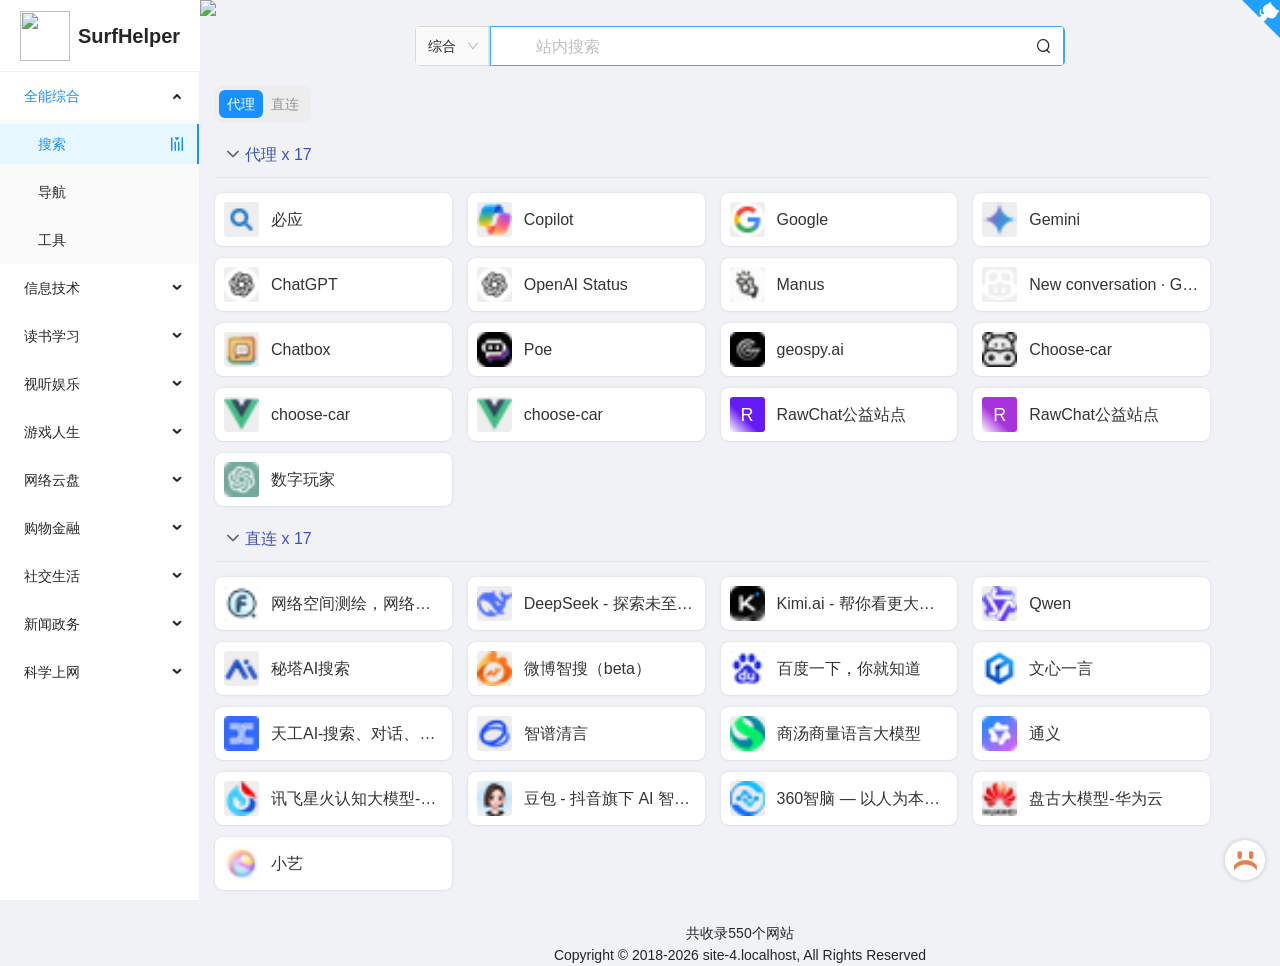
==== commit 0f369f7d: "Deploying to gh-pages from @ RiTian96/nav@431ec7bfd2a59265d3d9c281dd9f5d919d618ca4 🚀" ====
--- a/index.html
+++ b/index.html
@@ -31,12 +31,12 @@
     <meta name="viewport" content="width=device-width, initial-scale=1, shrink-to-fit=no, minimum-scale=1.0, maximum-scale=1.0, user-scalable=no">
     <meta name="renderer" content="webkit">
     <!-- nav.config-start --><!-- https://github.com/xjh22222228/nav -->
-  <title>发现导航 - 精选实用导航网站</title>
-  <meta property="og:title" content="发现导航 - 精选实用导航网站">
-  <meta property="og:description" content="发现导航是一个轻量级免费且强大的导航网站">
+  <title>SurfHelper - 精选实用导航网站</title>
+  <meta property="og:title" content="SurfHelper - 精选实用导航网站">
+  <meta property="og:description" content="冲浪助手是一个轻量级免费且强大的导航网站">
   <meta property="og:type" content="website">
-  <meta name="description" content="发现导航是一个轻量级免费且强大的导航网站">
-  <meta name="keywords" content="免费导航,开源导航" id="xjh_2">
+  <meta name="description" content="冲浪助手是一个轻量级免费且强大的导航网站">
+  <meta name="keywords" content="SurfHelper,冲浪助手,RiTian96,RiTian,日天96,日天,nav,导航,免费导航,开源导航" id="xjh_2">
   <meta property="og:image" content="https://gcore.jsdelivr.net/gh/xjh22222228/public@gh-pages/nav/logo.svg">
   <link rel="icon" href="https://gcore.jsdelivr.net/gh/xjh22222228/public@gh-pages/nav/logo.svg">
   <link rel="apple-touch-icon" href="https://gcore.jsdelivr.net/gh/xjh22222228/public@gh-pages/nav/logo.svg">
@@ -45,18 +45,19 @@
     <!-- nav.headerContent-end -->
     <!-- nav.const-start -->
     <!-- nav.const-end -->
-  <style>@layer properties;@layer theme,base,components,utilities;@layer theme{:root{--font-sans:ui-sans-serif, system-ui, sans-serif, "Apple Color Emoji", "Segoe UI Emoji", "Segoe UI Symbol", "Noto Color Emoji";--font-mono:ui-monospace, SFMono-Regular, Menlo, Monaco, Consolas, "Liberation Mono", "Courier New", monospace;--color-red-500:oklch(63.7% .237 25.331);--color-gray-500:oklch(55.1% .027 264.364);--color-gray-600:oklch(44.6% .03 256.802);--color-neutral-400:oklch(70.8% 0 0);--color-black:#000;--color-white:#fff;--spacing:.25rem;--text-xs:.75rem;--text-xs--line-height:calc(1 / .75);--text-base:1rem;--text-base--line-height:1.5 ;--font-weight-bold:700;--ease-in-out:cubic-bezier(.4, 0, .2, 1);--default-transition-duration:.15s;--default-transition-timing-function:cubic-bezier(.4, 0, .2, 1);--default-font-family:var(--font-sans);--default-mono-font-family:var(--font-mono)}}@layer base{*,:after,:before{box-sizing:border-box;margin:0;padding:0;border:0 solid}html{line-height:1.5;-webkit-text-size-adjust:100%;tab-size:4;font-family:var(--default-font-family, ui-sans-serif, system-ui, sans-serif, "Apple Color Emoji", "Segoe UI Emoji", "Segoe UI Symbol", "Noto Color Emoji");font-feature-settings:var(--default-font-feature-settings, normal);font-variation-settings:var(--default-font-variation-settings, normal);-webkit-tap-highlight-color:transparent}}@layer utilities{}@-webkit-keyframes nprogress-spinner{0%{-webkit-transform:rotate(0deg)}to{-webkit-transform:rotate(360deg)}}html,body{width:100%;height:100%}*,*:before,*:after{box-sizing:border-box}html{font-family:sans-serif;line-height:1.15;-webkit-text-size-adjust:100%;-ms-text-size-adjust:100%;-ms-overflow-style:scrollbar;-webkit-tap-highlight-color:rgba(0,0,0,0)}@-ms-viewport{width:device-width}body{margin:0;color:#000000d9;font-size:14px;font-family:-apple-system,BlinkMacSystemFont,Segoe UI,Roboto,Helvetica Neue,Arial,Noto Sans,sans-serif,"Apple Color Emoji","Segoe UI Emoji",Segoe UI Symbol,"Noto Color Emoji";font-variant:tabular-nums;line-height:1.5715;background-color:#fff;font-feature-settings:"tnum"}html{--antd-wave-shadow-color:#1890ff;--scroll-bar:0}:root{--componentHeight:155px}html{-ms-text-size-adjust:100%;-webkit-text-size-adjust:100%}body{min-height:100vh;-webkit-font-smoothing:antialiased;-moz-osx-font-smoothing:grayscale;-webkit-overflow-scrolling:touch;font-size:14px}@property --tw-rotate-x{syntax:"*";inherits:false;}@property --tw-rotate-y{syntax:"*";inherits:false;}@property --tw-rotate-z{syntax:"*";inherits:false;}@property --tw-skew-x{syntax:"*";inherits:false;}@property --tw-skew-y{syntax:"*";inherits:false;}@property --tw-border-style{syntax:"*";inherits:false;initial-value:solid;}@property --tw-font-weight{syntax:"*";inherits:false;}@property --tw-outline-style{syntax:"*";inherits:false;initial-value:solid;}@property --tw-ease{syntax:"*";inherits:false;}@layer properties{@supports ((-webkit-hyphens: none) and (not (margin-trim: inline))) or ((-moz-orient: inline) and (not (color:rgb(from red r g b)))){*,:before,:after{--tw-rotate-x:initial;--tw-rotate-y:initial;--tw-rotate-z:initial;--tw-skew-x:initial;--tw-skew-y:initial;--tw-border-style:solid;--tw-font-weight:initial;--tw-outline-style:solid;--tw-ease:initial}}}</style><link rel="stylesheet" href="styles-AC5Q2MU7.css" media="print" onload="this.media='all'"><noscript><link rel="stylesheet" href="styles-AC5Q2MU7.css"></noscript></head>
+  <style>@layer properties;@layer theme,base,components,utilities;@layer theme{:root{--font-sans:ui-sans-serif, system-ui, sans-serif, "Apple Color Emoji", "Segoe UI Emoji", "Segoe UI Symbol", "Noto Color Emoji";--font-mono:ui-monospace, SFMono-Regular, Menlo, Monaco, Consolas, "Liberation Mono", "Courier New", monospace;--color-red-500:oklch(63.7% .237 25.331);--color-gray-500:oklch(55.1% .027 264.364);--color-gray-600:oklch(44.6% .03 256.802);--color-neutral-400:oklch(70.8% 0 0);--color-black:#000;--color-white:#fff;--spacing:.25rem;--text-xs:.75rem;--text-xs--line-height:calc(1 / .75);--text-base:1rem;--text-base--line-height:1.5 ;--font-weight-bold:700;--ease-in-out:cubic-bezier(.4, 0, .2, 1);--default-transition-duration:.15s;--default-transition-timing-function:cubic-bezier(.4, 0, .2, 1);--default-font-family:var(--font-sans);--default-mono-font-family:var(--font-mono)}}@layer base{*,:after,:before{box-sizing:border-box;margin:0;padding:0;border:0 solid}html{line-height:1.5;-webkit-text-size-adjust:100%;tab-size:4;font-family:var(--default-font-family, ui-sans-serif, system-ui, sans-serif, "Apple Color Emoji", "Segoe UI Emoji", "Segoe UI Symbol", "Noto Color Emoji");font-feature-settings:var(--default-font-feature-settings, normal);font-variation-settings:var(--default-font-variation-settings, normal);-webkit-tap-highlight-color:transparent}}@layer utilities{}@-webkit-keyframes nprogress-spinner{0%{-webkit-transform:rotate(0deg)}to{-webkit-transform:rotate(360deg)}}html,body{width:100%;height:100%}*,*:before,*:after{box-sizing:border-box}html{font-family:sans-serif;line-height:1.15;-webkit-text-size-adjust:100%;-ms-text-size-adjust:100%;-ms-overflow-style:scrollbar;-webkit-tap-highlight-color:rgba(0,0,0,0)}@-ms-viewport{width:device-width}body{margin:0;color:#000000d9;font-size:14px;font-family:-apple-system,BlinkMacSystemFont,Segoe UI,Roboto,Helvetica Neue,Arial,Noto Sans,sans-serif,"Apple Color Emoji","Segoe UI Emoji",Segoe UI Symbol,"Noto Color Emoji";font-variant:tabular-nums;line-height:1.5715;background-color:#fff;font-feature-settings:"tnum"}html{--antd-wave-shadow-color:#1890ff;--scroll-bar:0}:root{--componentHeight:155px}html{-ms-text-size-adjust:100%;-webkit-text-size-adjust:100%}body{min-height:100vh;-webkit-font-smoothing:antialiased;-moz-osx-font-smoothing:grayscale;-webkit-overflow-scrolling:touch;font-size:14px}section{display:block}@property --tw-rotate-x{syntax:"*";inherits:false;}@property --tw-rotate-y{syntax:"*";inherits:false;}@property --tw-rotate-z{syntax:"*";inherits:false;}@property --tw-skew-x{syntax:"*";inherits:false;}@property --tw-skew-y{syntax:"*";inherits:false;}@property --tw-border-style{syntax:"*";inherits:false;initial-value:solid;}@property --tw-font-weight{syntax:"*";inherits:false;}@property --tw-outline-style{syntax:"*";inherits:false;initial-value:solid;}@property --tw-ease{syntax:"*";inherits:false;}@layer properties{@supports ((-webkit-hyphens: none) and (not (margin-trim: inline))) or ((-moz-orient: inline) and (not (color:rgb(from red r g b)))){*,:before,:after{--tw-rotate-x:initial;--tw-rotate-y:initial;--tw-rotate-z:initial;--tw-skew-x:initial;--tw-skew-y:initial;--tw-border-style:solid;--tw-font-weight:initial;--tw-outline-style:solid;--tw-ease:initial}}}</style><link rel="stylesheet" href="styles-AC5Q2MU7.css" media="print" onload="this.media='all'"><noscript><link rel="stylesheet" href="styles-AC5Q2MU7.css"></noscript></head>
   <script>
     window.__TITLE__ = document.title
   </script>
   <body id="x-j-h">
     <app-xiejiahe>
-      <!-- nav.loading-start --><style>.l__1{z-index:999;position:fixed;top:0;left:0;right:0;bottom:0;background-color:#fff;display:flex;align-items:center;justify-content:center;flex-direction:column;}.l__2{width:200px;height:200px;background:url("https://gcore.jsdelivr.net/gh/xjh22222228/public@gh-pages/nav/0020f4d5-9f70-4b7f-87d4-61310d1db8d1.svg");background-repeat:repeat;}.l__3{font-size:18px;margin-top:15px;font-weight:bold;color:#000;}</style>
-<div class="l__1"><div class="l__2"></div><div class="l__3">......</div></div><!-- nav.loading-end -->
+      <!-- nav.loading-start --><style>
+.error {z-index: 99999;background:#fff;position: fixed;top: 0;left: 0;right: 0;bottom: 0;overflow: hidden;}.error #totalbase {position: absolute;height: 10px;width: 10px;top: 50%;left: 50%;background-color: blue;transform-style: preserve-3d;perspective: 5000px;transform-origin: 0 0;transform: rotateX(60deg) rotateZ(45deg) translate(-50%, -50%);}.error #animbase {transform-style: preserve-3d;position: absolute;height: 700px;width: 10px;top: 50%;left: 50%;animation: anima 8s infinite linear;transform-origin: 0 0%;}.error #base {position: absolute;height: 10px;width: 10px;top: 0;left: 50%;background-color: blue;transform-style: preserve-3d;transform-origin: 0 0;transform: translate(-50%, -50%) rotateZ(90deg);}.error #baseshadow {position: absolute;height: 10px;width: 25px;top: 50%;left: 50%;background-color: #D3D3D3;transform-style: preserve-3d;box-shadow: 0 0 140px 27px gray;transform-origin: 0 0;transform: rotateZ(90deg) translateZ(-150px);}@keyframes anima {0% {transform: rotateZ(0deg) translate(-50%, -50%);}100% {transform: rotateZ(360deg) translate(-50%, -50%);}}.error .helitop {transform-style: preserve-3d;position: absolute;height: 39px;width: 39px;left: 50%;top: 50%;background-color: white;border: 1px solid black;transform: translate(-50%, -50%) rotateX(0deg) translateZ(20px);}.error .helifront {transform-style: preserve-3d;position: absolute;height: 39px;width: 39px;left: 50%;top: 50%;background-color: white;border: 1px solid black;transform: translate(-50%, -50%) rotateX(90deg) translateZ(-20px);}.error .heliback {transform-style: preserve-3d;position: absolute;height: 39px;width: 39px;left: 50%;top: 50%;transform: translate(-50%, -50%) rotateX(90deg) translateZ(20px);}.error .front1 {transform-style: preserve-3d;position: absolute;height: 19px;width: 39px;left: 50%;top: 50%;background-color: #f0f0f0;border: 1px solid black;transform: translate(-50%, -50%) translateZ(18px);cursor: pointer;}.error .front2 {position: absolute;height: 19px;width: 39px;left: 50%;top: 50%;background-color: #f0f0f0;border: 1px solid black;transform: translate(-50%, -50%) rotateX(60deg) translateZ(18px);}.error .front3 {position: absolute;height: 19px;width: 39px;left: 50%;top: 50%;background-color: #f0f0f0;border: 1px solid black;transform: translate(-50%, -50%) rotateX(-60deg) translateZ(18px);}.error .front4 {border-top: 18px solid #f0f0f0;border-left: 11px solid transparent;border-right: 11px solid transparent;height: 0;width: 20px;left: 50%;top: 50%;transform: translate(-50%, -50%) rotateY(90deg) rotateZ(90deg) translateZ(0px) translateX(19px) translateY(50%);}.error .front5 {border-top: 18px solid #f0f0f0;border-left: 11px solid transparent;border-right: 11px solid transparent;height: 0;width: 20px;left: 50%;top: 50%;transform: translate(-50%, -50%) rotateY(90deg) rotateZ(90deg) translateZ(39px) translateX(1px) translateY(50%);}.error .helileft {position: absolute;height: 39px;width: 39px;left: 50%;top: 50%;background-color: white;border: 1px solid black;transform: translate(-50%, -50%) rotateY(90deg) translateZ(-20px);}.error .heliright {position: absolute;height: 39px;width: 39px;left: 50%;top: 50%;background-color: white;border: 1px solid black;transform: translate(-50%, -50%) rotateY(90deg) translateZ(20px);}.error .helibottom {position: absolute;height: 39px;width: 39px;left: 50%;top: 50%;background-color: white;border: 1px solid black;transform: translate(-50%, -50%) translateZ(-20px);}.error .wingbase {transform-style: preserve-3d;position: absolute;height: 10px;width: 10px;bottom: 00%;left: 50%;background: white;transform-origin: 0 0;transform: translate(-50%, -50%);animation: anim 0.5s infinite linear;}@keyframes anim {0% {transform: rotateZ(0deg) translate(-50%, -50%);}100% {transform: rotateZ(360deg) translate(-50%, -50%);}}.error .wing1 {z-index: 10;position: absolute;height: 4px;width: 100px;left: 50%;top: 50%;background-color: #000000;border: 1px solid black;transform: translate(-50%, -50%) translateX(50%) translateZ(25px) rotateX(10deg);}.error .wing2 {z-index: 10;position: absolute;height: 4px;width: 100px;left: 50%;top: 50%;background-color: black;border: 1px solid black;transform: translate(-50%, -50%) translateX(-50%) translateZ(25px) rotateX(-10deg);}.error .col1 {position: absolute;height: 25px;width: 4px;left: 50%;top: 50%;background-color: white;border: 1px solid black;transform: translate(-50%, -50%) rotateX(90deg) translateY(50%) translateZ(3px);}.error .col2 {position: absolute;height: 25px;width: 4px;left: 50%;top: 50%;background-color: white;border: 1px solid black;transform: translate(-50%, -50%) rotateX(90deg) translateY(50%) translateZ(-3px);}.error .col3 {position: absolute;height: 25px;width: 4px;left: 50%;top: 50%;background-color: white;border: 1px solid black;transform: translate(-50%, -50%) rotateX(90deg) rotateY(90deg) translateY(50%) translateZ(-3px);}.error .col4 {position: absolute;height: 25px;width: 4px;left: 50%;top: 50%;background-color: white;border: 1px solid black;transform: translate(-50%, -50%) rotateX(90deg) rotateY(90deg) translateY(50%) translateZ(3px);}.error .tailbase {transform-style: preserve-3d;position: absolute;height: 10px;width: 10px;top: 50%;left: 50%;transform: translate(-50%, -50%);}.error .tail1 {transform-style: preserve-3d;position: absolute;height: 8px;width: 8px;border: 1px solid black;background-color: white;top: 0;left: 50%;transform: translate(-50%, 100%) translateZ(-100px);}.error .tail21 {transform-style: preserve-3d;position: absolute;height: 100px;width: 8px;top: 50%;left: 50%;background: white;border: 1px solid black;transform: translate(-50%, -50%) rotateX(90deg) translateY(50%) translateZ(5px);}.error .tail22 {transform-style: preserve-3d;position: absolute;height: 100px;width: 8px;top: 50%;left: 50%;background: white;border: 1px solid black;transform: translate(-50%, -50%) rotateX(90deg) translateY(50%) translateZ(-5px);}.error .tail23 {transform-style: preserve-3d;position: absolute;height: 100px;width: 8px;top: 50%;left: 50%;background: white;border: 1px solid black;transform: translate(-50%, -50%) rotateZ(90deg) rotateX(90deg) translateY(50%) translateZ(5px);}.error .tail24 {transform-style: preserve-3d;position: absolute;height: 100px;width: 8px;top: 50%;left: 50%;background: white;border: 1px solid black;transform: translate(-50%, -50%) rotateZ(90deg) rotateX(90deg) translateY(50%) translateZ(-5px);}.error .tail25 {transform-style: preserve-3d;position: absolute;height: 14px;width: 14px;top: 50%;left: 50%;border-left: 10px solid transparent;border-right: 10px solid transparent;border-top: 10px solid black;border-bottom: 10px solid transparent;transform: translate(-50%, -11px) rotateY(90deg) rotateZ(45deg) translateZ(-5px);}.error .tail26 {transform-style: preserve-3d;position: absolute;height: 14px;width: 14px;top: 50%;left: 50%;border-left: 10px solid transparent;border-right: 10px solid transparent;border-top: 10px solid black;border-bottom: 10px solid transparent;transform: translate(-50%, -11px) rotateY(90deg) rotateZ(45deg) translateZ(5px);}.error .tailwingbase {transform-style: preserve-3d;position: absolute;height: 10px;width: 10px;left: 50%;top: 0%;animation: animb 0.3s infinite linear;transform: translate(-50%, 0) rotateX(180deg);}@keyframes animb {0% {transform: translate(-50%, 0) rotateX(180deg) rotateZ(0deg);}100% {transform: translate(-50%, 0) rotateX(180deg) rotateZ(-360deg);}}.error .tail221 {transform-style: preserve-3d;position: absolute;height: 3px;width: 3px;top: 50%;left: 50%;background: white;border: 1px solid black;transform: translate(-50%, -50%) rotateX(90deg) translateY(50%) translateZ(2px);}.error .tail222 {transform-style: preserve-3d;position: absolute;height: 3px;width: 3px;top: 50%;left: 50%;background: white;border: 1px solid black;transform: translate(-50%, -50%) rotateX(90deg) translateY(50%) translateZ(-2px);}.error .tail223 {transform-style: preserve-3d;position: absolute;height: 3px;width: 3px;top: 50%;left: 50%;background: white;border: 1px solid black;transform: translate(-50%, -50%) rotateZ(90deg) rotateX(90deg) translateY(50%) translateZ(2px);}.error .tail224 {transform-style: preserve-3d;position: absolute;height: 3px;width: 3px;top: 50%;left: 50%;background: white;border: 1px solid black;transform: translate(-50%, -50%) rotateZ(90deg) rotateX(90deg) translateY(50%) translateZ(-2px);}.error .tailwing1 {position: absolute;height: 2px;width: 15px;left: 50%;top: 50%;background-color: #000000;border: 1px solid black;transform: translate(-50%, -50%) translateX(50%) translateZ(5px) rotateX(30deg);}.error .tailwing2 {position: absolute;height: 2px;width: 15px;left: 50%;top: 50%;background-color: black;border: 1px solid black;transform: translate(-50%, -50%) translateX(-50%) translateZ(5px) rotateX(-30deg);}.error #towerbase {position: absolute;height: 40px;width: 40px;top: 50%;left: 50%;background-color: blue;box-shadow: 0 0 60px 5px black;transform-style: preserve-3d;transform-origin: 0 0;transform: translate(-50%, -50%) translateZ(-150px);}.error .tower1left {position: absolute;height: 40px;width: 200px;left: 50%;top: 50%;background-color: white;border: 1px solid black;transform: translate(-50%, -50%) rotateY(90deg) translateX(-50%) translateZ(20px);}.error .tower1right {position: absolute;height: 200px;width: 40px;left: 50%;top: 50%;background-color: white;border: 1px solid black;transform: translate(-50%, -50%) rotateX(90deg) translateY(50%) translateZ(-20px);}.error .tower1top {transform-style: preserve-3d;position: absolute;height: 80px;width: 80px;left: 50%;top: 50%;background-color: white;border: 1px solid black;transform: translate(-50%, -50%) translateZ(240px);}.error .tower2top {transform-style: preserve-3d;position: absolute;height: 80px;width: 80px;left: 50%;top: 50%;background-color: white;border: 1px solid black;transform: translate(-50%, -50%) translateZ(200px);}.error .tower2left {position: absolute;height: 78px;width: 22px;left: 50%;top: 50%;border-top: 1px solid white;border-bottom: 1px solid white;border-left: 10px solid white;border-right: 10px solid white;outline: 1px solid black;transform: translate(-10px, -50%) rotateY(90deg) translateX(-220px) translateZ(30px);}.error .tower1window {position: absolute;height: 22px;width: 75px;left: 50%;top: 50%;background-color: #d3d3d3;opacity: 0.8;transform: translate(-50%, -50%);}.error .tower2window {position: absolute;height: 75px;width: 22px;left: 50%;top: 50%;background-color: #d3d3d3;opacity: 0.8;transform: translate(-50%, -50%);}.error .tower2right {position: absolute;height: 22px;width: 78px;left: 50%;top: 50%;border-top: 10px solid white;border-bottom: 10px solid white;border-left: 1px solid white;border-right: 1px solid white;outline: 1px solid black;transform: translate(-50%, -11px) rotateX(90deg) translateY(220px) translateZ(-30px);}</style>
+<section class="error"><div id="totalbase"><div id="animbase" v-pre><div id="base"><div id="baseshadow"></div><div class="helitop"><div class="wingbase"><div class="col1"></div><div class="col2"></div><div class="col3"></div><div class="col4"></div><div class="wing1"></div><div class="wing2"></div></div></div><div class="helifront"><div class="tailbase"><div class="tail1"><div class="tail21"></div><div class="tail22"></div><div class="tail23"></div><div class="tail24"><div class="tailwingbase"><div class="tail221"></div><div class="tail222"></div><div class="tail223"></div><div class="tail224"></div><div class="tailwing1"></div><div class="tailwing2"></div></div></div></div><div class="tail25"></div><div class="tail26"></div></div></div><div class="heliback"><div class="front1"></div><div class="front2"></div><div class="front3"></div><div class="front4"></div><div class="front5"></div></div><div class="helileft"></div><div class="heliright"></div><div class="helibottom"></div></div></div><div id="towerbase"><div class="tower1left"></div><div class="tower1right"></div><div class="tower2right"><div class="tower1window"></div></div><div class="tower1top"><div class="front1" @click="goHome"><div class="col1"></div><div class="col2"></div><div class="col3"></div><div class="col4"></div></div><div class="front2"></div><div class="front3"></div></div><div class="tower2top"></div><div class="tower2left"><div class="tower2window"></div></div></div></div></section><!-- nav.loading-end -->
     </app-xiejiahe>
 
     <!-- nav.seo-start -->
-<div data-url="https://github.com/xjh22222228/nav" data-server-time="1747068127156" data-a="x.i.e-jiahe" data-date="2025-05-13 00:42:07" id="META-NAV" style="z-index:-1;position:fixed;top:-10000vh;left:-10000vh;">
+<div data-url="https://github.com/xjh22222228/nav" data-server-time="1747069262028" data-a="x.i.e-jiahe" data-date="2025-05-13 01:01:02" id="META-NAV" style="z-index:-1;position:fixed;top:-10000vh;left:-10000vh;">
 <div>必应</div><div>Copilot</div><div>Google</div><div>Gemini</div><div>ChatGPT</div><div>OpenAI Status</div><div>Manus</div><div>New conversation · GitHub Copilot</div><div>Chatbox</div><div>Poe</div><div>geospy.ai</div><div>Choose-car</div><div>choose-car</div><div>choose-car</div><div>RawChat公益站点</div><div>RawChat公益站点</div><div>数字玩家</div><div>网络空间测绘，网络空间安全搜索引擎，网络空间搜索引擎，安全态势感知 - FOFA网络空间测绘系统</div><div>DeepSeek - 探索未至之境</div><div>Kimi.ai - 帮你看更大的世界</div><div>Qwen</div><div>秘塔AI搜索</div><div>微博智搜（beta）</div><div>百度一下，你就知道</div><div>文心一言</div><div>天工AI-搜索、对话、写作、文档分析、画画、做PPT的全能AI助手</div><div>智谱清言</div><div>商汤商量语言大模型</div><div>通义</div><div>讯飞星火认知大模型-AI大语言模型-星火大模型-科大讯飞</div><div>豆包 - 抖音旗下 AI 智能助手</div><div>360智脑 — 以人为本，安全可信</div><div>盘古大模型-华为云</div><div>小艺</div><div>SurfHelper</div><div>福利吧导航 | 福利世界一触即达</div><div>龙轩导航-做个有用的导航</div><div>FRE123 免费资源共享平台</div><div>阿虚同学的储物间</div><div>快点搜-搜索，快一点！-欢哥科技</div><div>哆啦A梦的神奇口袋-这全是宝藏</div><div>神秘的热心网友 - 收集免费实用有趣的东西，做最好的资源导航</div><div>炫猿</div><div>有深度的网址导航_趣导航</div><div>优聚集 - 优聚集</div><div>果汁导航 - 上网从这里开始！</div><div>资源兔 - 做个有用的资源导航</div><div>优聚集公开导航</div><div>合集网 | 信息资源大全</div><div>产品经理导航 | 运营导航-互联网人必备网址导航</div><div>LKs 网站推荐合集</div><div>聚合搜索引擎 - 熊崩搜索</div><div>神奇海螺试验场</div><div>MikuTools - 一个轻量的工具集合</div><div>即时工具-致力打造即用即走型在线工具箱</div><div>在线小工具 - 好用的在线工具都在这里！</div><div>炽狮工具箱 - 免费手机工具 站长工具 源代码查看器 在线工具 你的工具箱</div><div>在线工具 - 你的工具箱</div><div>首页 - 孟坤工具箱网页版</div><div>Web Apps by 123apps - Edit, Convert, Create</div><div>iLovePDF | 为PDF爱好者提供的PDF文件在线处理工具</div><div>線上 PDF | Adobe Acrobat (香港)</div><div>免费的在线PDF提取器</div><div>程序员工具箱 - 在线工具</div><div>高手工具 - 不止于工具</div><div>踢踢零工具 - tt0.top</div><div>刘明野的工具箱 | 刘明野的工具箱提供好用、易用的工具，还在不断添加中，欢迎访问！</div><div>AI帮个忙 | 多功能AI小帮手</div><div>偷懒工具 - 努力做更好用的在线工具</div><div>30tool-可能是最好的工具网</div><div>开发者搜索-Beta-让技术搜索更简单高效</div><div>Road 2 Coding</div><div>ZX的网站----欢迎访问!!!!!!</div><div>首页-丁爸网</div><div>Privacy | 个人数据泄漏检测</div><div>Privacy | 个人数据泄漏检测</div><div>社工库 - 最新免费社工库</div><div>你分享的链接泄露隐私了吗？</div><div>找到TA | 解析音乐分享链接</div><div>AICU - 我会一直看着你</div><div>Dynadot | 域名注册和管理 功能齐全，价格实惠 - 免费的拖拽式网站构建器 - 免费的域名隐私服务</div><div>客戶系統 - ExtraVM</div><div>阿里云-计算，为了无法计算的价值</div><div>Claw Cloud</div><div>MCP Server（MCP 服务器）</div><div>Smithery - Model Context Protocol Registry</div><div>OpenKEY</div><div>我要买GPT - 提供社区支持以及可靠的质量保证。</div><div>ChatGPT稳定账号购买批发, OpenAI账户辅助注册, DALLE2 GPT3 CODEX API 手工注册 自动发卡 质量保证</div><div>GPTNB ONEAPI</div><div>GPTAPI.US - AI模型中转API - OpenAI ChatGPT低价GPT-4 API - Claude 3 Opus、Gemini Pro 1.5、Command R+ API接口</div><div>SiliconFlow, Accelerate AGI to Benefit Humanity</div><div>阿里云百炼</div><div>2024年顶级免费AI API | Free AI Hunter</div><div>国内外AI大语言模型API价格对比 | AI排行榜 - AIGCRank.cn</div><div>OpenCompass司南 - 评测榜单</div><div>林哥的大模型野榜</div><div>Chat with Open Large Language Models</div><div>UFO Test: Multiple Framerates</div><div>Keep Screen On - A page to prevent your device from sleeping</div><div>微信文件传输助手网页版</div><div>UC网盘 - 文件传输助手</div><div>Untitled space – new.space --- 无标题空间 – new.space</div><div>鸡毛信</div><div>getnote</div><div>notesorga</div><div>即时传 - 在线文件传送</div><div>网络剪贴板 - 极简的跨平台数据暂存和传送工具 | netcut.cn</div><div>Connect to Work or Games from Anywhere | Parsec</div><div>Moonlight Game Streaming: Play Your PC Games Remotely</div><div>RSS Generator - FetchRSS</div><div>图片隐写加密／解密</div><div>Q绑查询-Q绑在线查询具</div><div>你注册过哪些网站？一搜便知 - REG007</div><div>恶搞照妖镜</div><div>Greasy Fork - 安全、实用的用户脚本大全</div><div>Sleazy Fork - 安全、有用的成人用户脚本大全</div><div>首页 | Userscript.Zone</div><div>Flathub—An app store and build service for Linux</div><div>极简插件_Chrome扩展插件商店_优质crx应用下载</div><div>Crx搜搜 - 一个牛X的扩展和应用商店</div><div>Easy Scraper</div><div>AixDownloader - Download Anywhere</div><div>Automa - An extension for browser automation - Automa</div><div>计时器掌控者 | 苍石居</div><div>ImFile</div><div>GKD | 自定义屏幕点击应用</div><div>免费下载缺失的 DLL 文件 | DLL‑files.com</div><div>Microsoft Activation Scripts (MAS)</div><div>沧水的KMS服务 - Kms激活|Windows激活|Office激活|Windows下载|Office下载|搭建KMS服务器</div><div>[微零微]-Windows/Office全系列激活教程-KMS在线激活-KMS激活服务器-Windows11一句命令永久激活-Windows10一句命令永久激活</div><div>HelloWindows.cn - 精校 完整 极致 Windows系统下载仓储站</div><div>OSSQ - Windows10 Windows11 版本切换</div><div>Mocreak - 一键安装 Office 的利器</div><div>Office Tool Plus 官方网站 - 一键部署 Office</div><div>微PE工具箱 - 超好用的装机维护工具</div><div>腾讯哈勃分析系统</div><div>VirusTotal - Home</div><div>DriverPack - 驱动更新软件| 下载适用于 Windows 7，XP，10，8 和 8.1</div><div>OpenArk - Opensource Anti Rootkit</div><div>晨钟网络科技 - 致力于开发小众实用软件</div><div>EX-DIY工具箱 卡硬工具箱 （原：卡吧工具箱） 官方网站-电脑DIY装机必备软件。与JS谈笑风生,卡硬大法好。魔方。鲁大师。系统优化</div><div>图吧工具箱 - 最纯净的硬件工具箱</div><div>万彩办公大师官网-免费的办公工具百宝箱OfficeBox,绿色无广告无捆绑</div><div>域名检测_链接检测_网站监控-极强检测报警系统</div><div>站长工具 - 站长之家</div><div>站长工具-百度权重排名查询-站长seo查询 - 爱站网</div><div>ITDOG - 在线ping_在线tcping_网站测速_HTTP测速_API测速_路由追踪_在线MTR_DNS查询</div><div>dnsdb website server domain name hosting ip address lookup history</div><div>ip查询 查ip 网站ip查询 同ip网站查询 iP反查域名 iP查域名 同ip域名</div><div>免费API - 提供免费接口调用平台</div><div>ialtone的短信测压站</div><div>棒糖短信测压</div><div>卡吧加钱党</div><div>Pointer Pointer</div><div>GitHub</div><div>虾壳 - GitHub下载加速网站 GitHub Proxy加速器</div><div>GitHub 文件加速</div><div>GitHub 文件加速</div><div>GitHub Proxy 代理加速</div><div>首页 - HelloGitHub</div><div>Trending repositories on GitHub this month</div><div>果核剥壳 - 互联网的净土</div><div>Topbook | 高效生活视频书</div><div>小众软件 - 分享免费、小巧、实用、有趣、绿色的软件</div><div>玩个机吧 - 收集干货教程</div><div>蓝点网 - 给你感兴趣的内容</div><div>微当下载</div><div>六音</div><div>423Down</div><div>创造者日报 - 每天发现有趣的产品</div><div>一网一匠极速版 - 一起发现有趣的新产品</div><div>新趣集 - 一起发现有趣的新产品</div><div>分享迷 - 优质精品TV软件、互联网资源分享</div><div>缘本初见 | 分享实用好软件！</div><div>学习猫 - 分享优质学习资源</div><div>IT天空－新的十年，与您同行！ （已创建16年零5个月）</div><div>Funletu – 发现好物，分享资源，推荐精品</div><div>Altapps.net</div><div>soft.l-t.top</div><div>奔跑中的奶酪 - 有智，有趣，有爱</div><div>汉客儿(www.hankeer.org) | 汉客儿官网 | 魔法电脑 | 多屏协同</div><div>晨旭的博客~ – 我们的同志遍布五湖四海，甚至打入了某些组织的内部</div><div>zu1k</div><div>首页 | Sukka's Blog</div><div>Nite07的小窝 - 优质软件资源站</div><div>SnowNekoのBlog</div><div>万事屋的阿虚</div><div>TomyJan</div><div>kelecn</div><div>惊鸿一面 – 期待与你相遇</div><div>小逗包编辑部 - 摸鱼·搞事·发骚</div><div>你好，我是李猫球。 - 猫球博客</div><div>JonasTech - 用心创造体验</div><div>如有乐享 - 分享是一种态度，是一种美德</div><div>zBook</div><div>电子书搜索 - 找电子书 - Google</div><div>无名图书 | 一个好看的电子书网站</div><div>学术搜索 - 站在巨人的肩膀上 - Google 学术</div><div>问答库_做最有用的题库问答学习平台</div><div>简答题 - 简洁、实用的找答案题库</div><div>全能在线搜题 - 全能搜题网页端，大学生网课搜题必备，你的难题让我来承担！</div><div>试题大全 - 提供免费好用的题目查询及真题下载 -</div><div>搜漫_一站式漫画搜索引擎</div><div>走读派读书导航 - 读书学习第一站！</div><div>教师必备工具导航</div><div>毕业论文资源导航-每日更新</div><div>金榜题名</div><div>DeepL翻译：全世界最准确的翻译</div><div>深言达意 – 懂文字，更懂你</div><div>在线繁体字转换工具</div><div>搜字体网 - 在线识别图片字体,字体识别-在线找字体工具</div><div>dazidazi-在线打字练习网站-提高打字速度-打字测试-标准指法</div><div>赛文跟打 - 木易跟打器</div><div>tldraw</div><div>「阅读」APP 精品书源 — 每日更新</div><div>阅读 - 书源 \ 订阅</div><div>阅读APP源 - AOAOSTAR</div><div>源仓库最新地址发布页</div><div>Yiove 书源仓库 - 三千书源</div><div>Legado·阅读</div><div>各种源大型整合</div><div>阅读书源自用 | yuedu</div><div>一份爱小工具-www.an2.net，我们专注于田字格字帖相关工具研发，田字格字帖生成器系列免费工具，自2013年上线以来，一致致力于为您提供更优质全面的字帖资源和更好的用户体验。</div><div>首页 - 习题打印生成器 www.dayin.page</div><div>2021免费中国校外知网维普万方账号密码资源永久更新</div><div>Canva可画_在线设计协作平台_平面设计作图软件_视觉办公套件 - Canva中文官网</div><div>Photopea | Online Photo Editor</div><div>自然码辅码在线查询</div><div>Free Design Resources | Resource Boy</div><div>Z-Library项目</div><div>免费小说网_校对小说_精校小说_全本小说_完结小说_TXT小说_无弹窗小说_无错小说网_好看的小说_免费小说</div><div>风云酷小子</div><div>英语真题在线 - 官方网站</div><div>PubScholar公益学术平台</div><div>国家哲学社会科学文献中心</div><div>新课标第一网-免费课件、试题、教案下载</div><div>中小学各年级电子课本下载</div><div>学思教师用书专用平台</div><div>国家教育资源公共服务平台</div><div>139漫画 - 提供海量漫画,更新最快在线漫画欣赏</div><div>拷貝漫畫 - 海賊王 海贼王 哥布林殺手 哥布林杀手 漫畫 漫画 FGO FGO 東方 东方 艦娘 舰娘 同人志 本子 更新 全集 在綫漫畫 在线漫画 - 拷貝漫畫 拷贝漫画</div><div>熱門排行 - 漫畫狗</div><div>在线漫画-火影忍者-海贼王-死神 - 动漫之家漫画网</div><div>YY简历网-个人简历模板免费下载-精选1000+套word可编辑</div><div>个人简历网-简历模板,面试,求职攻略</div><div>集芳阁云搜 - 搜你所想，看你想看</div><div>电影狗 - 专业电影搜索引擎</div><div>FRE123 动漫搜索引擎</div><div>Yiove 磁力搜索引擎</div><div>AnyBT</div><div>SkrBT最新地址发布页</div><div>老王磁力最新地址发布页</div><div>MyFreeMP3</div><div>TuneFree</div><div>下歌吧 - 全网音乐 高品质MP3 无损flac 在线免费下载 免费播放</div><div>歌曲宝-找歌就用歌曲宝-MP3音乐高品质在线免费下载</div><div>无损生活 - 全网无损音乐免费下载，音乐搜索,音乐在线试听,下载,在线解析网</div><div>影猫の仓库 | 免费观影第一站！</div><div>不求人导航@影视 | 专业影视资源导航</div><div>影视森林——观影第一站</div><div>二次元赛高 | 专注于ACGN的引路姬</div><div>ACG聚集 - 二次元动漫导航交流网站(二次元宝藏资源聚合)</div><div>AI纸片老婆生成指南</div><div>Civitai | Stable Diffusion models, embeddings, hypernetworks and more</div><div>Hugging Face – The AI community building the future.</div><div>Anime Scene Search Engine - trace.moe</div><div>SauceNAO Reverse Image Search</div><div>完美韵脚 - 让押韵变得简单</div><div>巡礼地图 - 共享取景地标与截图 - 动画巡礼 - anitabi - 圣地巡礼 - 聖地巡礼 - せいちじゅんれい - 神奇海螺试验场</div><div>33台词 - 通过台词找影片素材</div><div>M3U8 Player - HLSPlayer.net</div><div>m3u8在线播放器 - M3U8 Player</div><div>m3u8 downloader</div><div>Twitter 视频下载 | TwitterXZ</div><div>微博、秒拍、绿洲、小咖秀视频图片解析下载 - 保存视频图片到电脑、手机</div><div>贝贝BiliBili - B站视频下载</div><div>与熊论道/熊曰加密 - PcMoe!</div><div>与佛论禅</div><div>百家姓暗号-福利吧</div><div>Core Values Decoder</div><div>David Martinez (Edgerunners), Cyberpunk: Edgerunners, Lucy (Edgerunners), Netflix TV Series, Netflix, anime, cyberpunk | 3840x2160 Wallpaper - wallhaven.cc</div><div>5ece2511d0a5a.jpg (1920×1080)</div><div>NovelAI.Dev</div><div>Stable Diffusion 法术解析</div><div>Danbooru 标签超市</div><div>魔咒百科词典</div><div>Stable Diffusion-喵手AI资源站</div><div>饭太硬 | 导航</div><div>肥猫 | ✎ℳ𝓪𝓸</div><div>TV盒子软件 | files</div><div>首页 - 射手网(伪) - assrt.net - 字幕下载，字幕组，中文字幕，美剧字幕，英剧字幕，双语字幕，新番字幕</div><div>点点字幕 | 美剧及电影字幕资源搜索下载</div><div>字幕库(zimuku,SrtKu) -- 字幕下载网站</div><div>字幕下载-电影字幕-高清壁纸-日夸网</div><div>YouTube</div><div>TikTok</div><div>Disney+ | 观看迪士尼 (Disney)、漫威 (Marvel)、皮克斯 (Pixar)、星球大战 (Star Wars)、国家地理 (National Geographic) 及更多精彩</div><div>Netflix</div><div>NongMo.Zone</div><div>PornEmby</div><div>免费色情视频及性爱影片 – A片，X级，色情片分享网站 | Pornhub</div><div>JavDB 成人影片數據庫</div><div>MissAV | 免费高清AV在线看</div><div>SupJav - 在线看日本高清有码, 无码 AV, 中文字幕</div><div>首页 · JAV金鸡儿奖官网</div><div>JinriCP|韩国女团|pandaTv|直播 - JinriCP</div><div>豆瓣</div><div>抖音-记录美好生活</div><div>哔哩哔哩 (゜-゜)つロ 干杯~-bilibili</div><div>磁力熊 - 豆瓣高分电影1080P下载</div><div>不太灵影视</div><div>高清电影天堂_高清电影网_免费电影下载_高清迅雷电影下载_高清电影天堂</div><div>低端影视 - 超清在线视频站</div><div>HDmoli - 高品质在线影视资源</div><div>网址发布页</div><div>CHAOSPACE – 蓝光影视 热门美剧 字幕分享 最好用的影视资源站</div><div>最好的高清2160P 4K电影下载网站 | MINI4K迷客电影</div><div>LIBVIO-官网</div><div>厂长资源 – 厂长影视官网 | 超清视频站</div><div>末日動漫資源庫 - Project AcgnX Torrent Asia</div><div>蜜柑计划 - Mikan Project</div><div>首頁 - 動漫花園資源網 - 動漫愛好者的自由交流平台</div><div>Awesome Wallpapers - wallhaven.cc</div><div>HD/4K/5K Resolution Wallpapers/Backgrounds ▪ Wallroom.io</div><div>Wallpapers for Desktop and Mobile: Free HD Images and Backgrounds | Wallspic</div><div>Pipi Usagi - Pipi's Personal Archiving Website</div><div>4KHD - HD Beautiful Girls</div><div>微密猫</div><div>Kilow - Collect Beautiful</div><div>Coomer</div><div>Posts of imneko13 from OnlyFans | Coomer</div><div>Fapello</div><div>angell.uwuuu / angellmarr / littleangellmarr Nude Leaks - Fapello</div><div>Thotsbay - Best HD Quality Exclusive Photos and Videos contents</div><div>freejavbt最新地址</div><div>javmenu</div><div>404xav-幸福天堂</div><div>网易云游戏平台</div><div>在 Steam 上激活产品</div><div>Steam 账号信息同步</div><div>SteamDB</div><div>Watt Toolkit - 瓦特工具箱(Steam++官网)</div><div>Dogfight360 – 羽翼城个人博客</div><div>Oh My Deck</div><div>Home - SteamGridDB</div><div>EmuDeck - Emulators on Steam Deck and SteamOS</div><div>Decky Loader - Steam Deck Homebrew</div><div>wiliwili | 专为手柄控制设计的第三方跨平台B站客户端，目前可以运行在PC全平台、PSVita、PS4 和 Nintendo Switch上</div><div>GBT乐赏游戏空间</div><div>单机游戏_单机游戏下载_单机游戏大全中文版下载_3DM游戏网</div><div>游民星空 - 大型单机游戏门户 提供特色单机游戏资讯、下载</div><div>单机游戏_单机游戏下载_单机游戏门户_游侠网</div><div>单机游戏下载-好玩的手机游戏大全-逗游网</div><div>Switch520</div><div>《逃离塔科夫》官方 Wiki</div><div>Nexus mods and community</div><div>FLiNG Trainer - PC Game Cheats and Mods</div><div>战网通行证国际服</div><div>其乐 Keylol</div><div>NGA玩家社区</div><div>欢迎来到 Steam</div><div>Epic游戏商城 | 下载畅玩 PC 平台游戏、模组、DLC 和更多 – Epic Games</div><div>EA账户管理</div><div>育碧账户管理</div><div>GOG.com</div><div>Activision | Home</div><div>战网通行证国服</div><div>《逃离塔科夫》官网 - Escape from Tarkov</div><div>TapTap | 发现好游戏</div><div>杉果游戏（SONKWO.COM）-全方位正版游戏服务平台</div><div>Humble Bundle | game bundles, book bundles, software bundles, and more</div><div>Fanatical | 购买 PC 游戏、Steam 密钥、游戏捆绑包</div><div>https://www.greenmangaming.com/zh/</div><div>SeedHub | 影视&动漫分享</div><div>在线追 - 最新高清电影、电视剧、综艺与动漫 | 在线网盘下载 & 迅雷下载专区</div><div>盘库吧-网盘资源全网在线搜索神器。</div><div>HDHive - 影巢</div><div>玩偶哥哥-网盘资源分享站</div><div>云盘搜-阿里云盘夸克网盘百度网盘迅雷云盘资源搜索引擎</div><div>影视搜索</div><div>盘友圈</div><div>又一个资源搜索</div><div>SearchSearchGo</div><div>易搜地址永久发布页，收藏我回家不迷路！</div><div>阿里盘搜 - 阿里云盘资源搜索引擎</div><div>混合盘搜索 - 百度网盘, 夸克网盘, 阿里云盘资源搜索网站</div><div>懒盘搜索 - 提供夸克网盘|阿里云盘|迅雷网盘的资源</div><div>云盘4K-综合网盘搜索</div><div>雷鲸小站-天翼云盘交流站</div><div>天逸搜 - 云盘资源搜索</div><div>KinhDown - 首页</div><div>i度盘 - 在线解析</div><div>PikPak 云盘</div><div>华为云空间 — 存于云间，尽享精彩</div><div>阿里云盘</div><div>百度网盘</div><div>123云盘</div><div>我的坚果云 - 坚果云 - 云盘|网盘|企业网盘|同步|备份|无限空间|免费网络硬盘|企业云盘</div><div>天翼云盘 珍藏美好生活 家庭云|网盘|文件备份|资源分享</div><div>淘宝联盟·生态伙伴</div><div>防刷刷 - 高返利网购防骗助手APP</div><div>商品历史价格查询-支持淘宝、天猫、京东等</div><div>基金对比 - 工具 - 好买基金网</div><div>韭菜投资学指数估值表</div><div>银行螺丝钉指数估值表</div><div>沪深300东方财富网</div><div>大视野_沪深300盈利收益率/10年期国债收益率</div><div>Maigoo品牌榜 | 买购网 知识榜 十大榜中榜门户</div><div>京东(JD.COM)-正品低价、品质保障、配送及时、轻松购物！</div><div>淘宝网 - 淘！我喜欢</div><div>且慢 - 管好每一笔钱，放下心中焦虑</div><div>有知有行</div><div>雪球 - 聪明的投资者都在这里</div><div>天天基金网(1234567.com.cn) --首批独立基金销售机构-- 东方财富网旗下基金平台!</div><div>首页 | 上海证券交易所</div><div>首页-中证指数有限公司</div><div>福利吧会员大全</div><div>阿虚的低价会员商城</div><div>telegram中文搜索</div><div>TelSearch | TG搜索 | 电报搜索 | Telegram 搜索</div><div>职友集：发现和了解你未来的雇主</div><div>看准网-查工资|聊面试|评公司|搜职位|国内领先的职场信息平台</div><div>Telegram: Contact @SurfHelper_C</div><div>TP-LINK</div><div>锐捷网络-EWEB系统</div><div>最新微信对话生成器_支付宝转账生成器_微商截图制作_对话聊天截图生成_万能对话生成器2021</div><div>能不能好好说话？</div><div>Rectangles</div><div>How To Cook</div><div>隔离食用手册</div><div>猫球厨房 - 猫球博客</div><div>涮火锅时间 - 猫球博客</div><div>高德地图</div><div>百度地图</div><div>Temporary Phone Numbers | Receive SMS online</div><div>默沙东诊疗手册</div><div>医学微视</div><div>国家卫生健康委办公厅关于印发成人高尿酸血症与痛风食养指南（2024年版）等4项食养指南的通知</div><div>中国医药信息查询平台-国家权威认证全类型医药信息查询平台</div><div>进口原研药目录</div><div>医保政策导航</div><div>iFixit：免费修理手册</div><div>Telegram</div><div>主页 / X</div><div>Instagram</div><div>【热门推荐】5000+ 优质 Telegram 群组、频道和机器人，精心筛选，助您迅速找到最佳选择！ | rectg</div><div>163网易免费邮-你的专业电子邮局</div><div>QQ邮箱</div><div>微博 – 随时随地发现新鲜事</div><div>今日头条</div><div>首页 - 知乎</div><div>企业微信</div><div>介绍 | RSSHub</div><div>老生常谈 | Laosheng.top</div><div>头条热榜</div><div>百度热搜</div><div>微博搜索-热搜榜</div><div>抖音热点榜_抖音热门话题_抖音热门视频大全_抖音</div><div>【快手短视频App】快手，拥抱每一种生活</div><div>UC热榜</div><div>澎湃24h最热榜</div><div>腾讯新闻热点榜</div><div>网易热榜</div><div>夸克热搜</div><div>民生榜_百度搜索</div><div>搜狐新闻热榜</div><div>知乎热榜 - 知乎</div><div>NewsNow | 最热</div><div>什么值得看 - 现在正在发生什么</div><div>AnyKnew - 效率资讯 - 高效读资讯, 5分钟遍历全网热点</div><div>今日热榜官网</div><div>哔哔资讯官网 - 一站式新闻热榜聚合阅读</div><div>果汁排行榜 - 各类榜单排名大全</div><div>今日热搜榜 - 今日新鲜事热搜新闻排行榜</div><div>热搜引擎-全平台热搜历史记录</div><div>热搜神器 Pro</div><div>知微舆论场</div><div>热搜榜单查询工具_MCNDATA</div><div>热搜时光机 - 微博热搜历史记录查询</div><div>中华人民共和国历史年表 - 维基百科，自由的百科全书</div><div>常见问题 / FAQ - 自由知乎</div><div>时事_澎湃新闻-The Paper</div><div>快报_界面新闻</div><div>滚动新闻-中国新闻网-梳理天下新闻</div><div>企业信息查询-老板信息查询</div><div>企信通 | 查企业，查信用，就用企信通、企信通小程序、企信通官网</div><div>天眼查-商业查询平台_企业信息查询_公司查询_工商查询_企业信用信息系统</div><div>中华人民共和国行政区划_国情相关_中国政府网</div><div>最新县及县以上1980年以来历史行政区划代码大全（截止2021年8月31日）</div><div>新华社新闻信息报道中的禁用词和慎用词(2019 年7 月修订)-吉首大学物理与机电工程学院</div><div>最新版《互联网新闻信息稿源单位名单》-中共中央网络安全和信息化委员会办公室</div><div>互联网新闻信息稿源单位名单_百度百科</div><div>国家标准|GB/T 15834-2011</div><div>央媒的“子子孙孙”也可以叫央媒吗？</div><div>关于两会，新闻人必须知道的报道规范用语！</div><div>智能法律咨询</div><div>有据 | 国际新闻事实核查</div><div>商务预报</div><div>商务数据中心</div><div>贸易指南-商务部外贸发展局</div><div>地铁数据库 | 地铁客流量查询</div><div>舆情研究--中国警察网</div><div>学习强国</div><div>中国政府网_中央人民政府门户网站</div><div>中共中央网络安全和信息化委员会办公室</div><div>首页----中国互联网络信息中心</div><div>游戏产业网-游戏工委官方网站</div><div>中华人民共和国商务部</div><div>走出去公共服务平台</div><div>中华人民共和国海关总署</div><div>国家统计局</div><div>中国人民银行</div><div>中国银行保险监督管理委员会</div><div>中国法律服务网</div><div>国家法律法规数据库</div><div>国家标准全文公开</div><div>中国信息通信研究院</div><div>安全内参 | 决策者的网络安全知识库</div><div>性价比机场测速 - by Duang</div><div>DuyaoSS-机场测速和简介</div><div>品云机场导航 | 专业科学上网导航</div><div>MJJ导航 - mjjloc.com | 这儿有你要的</div><div>永不分离—jcnf的导航站</div><div>yacd</div><div>metacubexd</div><div>IPCheck.ing - 查看我的 IP 地址 - 查询本机 IP 地址及归属地 - 查看 WebRTC 连接 IP - DNS 泄露检测 - 网速测试 - Jason Ng 阿禅开源作品</div><div>查看我的 IP 地址 | 查询本机 IP 地址及归属地 | 查看 DNS 出口 IP | 测试 CDN 命中节点 | Sukka | https://ip.skk.moe</div><div>FlowLoss永久地址发布页</div><div>FlowLoss - 做最好用的综合流量消耗器</div><div>Internet Speed Test - Measure Network Performance | Cloudflare</div><div>Speedtest by Ookla - The Global Broadband Speed Test</div><div>在线订阅转换工具</div><div>ACL4SSR 在线订阅转换</div><div>つつの订阅转换 · 鲸歌</div><div>品云订阅转换</div><div>QuantumultX-Surge-Clash-订阅转化</div><div>MyUrls</div><div>Warp To Clash/Surge</div><div>NEKOWARP</div><div>Clash Verge Rev Docs</div><div>科学上网 技术分享 - 不良林</div><div>Sabrina的万事屋</div><div>Blog</div><div>James's Daily Life 詹姆斯的日常 - 每天都进步一点，一起遇见不一样的自己！希望我分享的内容能帮助到你</div><div>魔戒.net</div><div>登录 - 魔戒.net</div><div>EdNovas云</div><div>登录 - EdNovas云</div><div>登录 - 八戒</div></div><!-- nav.seo-end -->
-  <link rel="modulepreload" href="chunk-2AZXGIK6.js"><link rel="modulepreload" href="chunk-FT7EL2U7.js"><link rel="modulepreload" href="chunk-ZAUL7PYQ.js"><link rel="modulepreload" href="chunk-N5KW3JSP.js"><link rel="modulepreload" href="chunk-ANIZCPYM.js"><link rel="modulepreload" href="chunk-S3HPJURY.js"><link rel="modulepreload" href="chunk-BWBG7QRS.js"><link rel="modulepreload" href="chunk-CSPQNEQI.js"><link rel="modulepreload" href="chunk-F7AI3GOX.js"><link rel="modulepreload" href="chunk-7X7IFWD3.js"><script src="polyfills-SC4UBBZS.js" type="module"></script><script src="main-M4YACJ5W.js" type="module"></script></body>
+  <link rel="modulepreload" href="chunk-5VYGIRWG.js"><link rel="modulepreload" href="chunk-7D4EFGYB.js"><link rel="modulepreload" href="chunk-N2CJP4CY.js"><link rel="modulepreload" href="chunk-5TX4WAUH.js"><link rel="modulepreload" href="chunk-RMSTFZVJ.js"><link rel="modulepreload" href="chunk-CPUJSROQ.js"><link rel="modulepreload" href="chunk-AQCFI6YF.js"><link rel="modulepreload" href="chunk-4B2VBKA6.js"><link rel="modulepreload" href="chunk-CQN54EJ2.js"><link rel="modulepreload" href="chunk-AFLICMPC.js"><script src="polyfills-SC4UBBZS.js" type="module"></script><script src="main-NZZWMUPT.js" type="module"></script></body>
 </html>
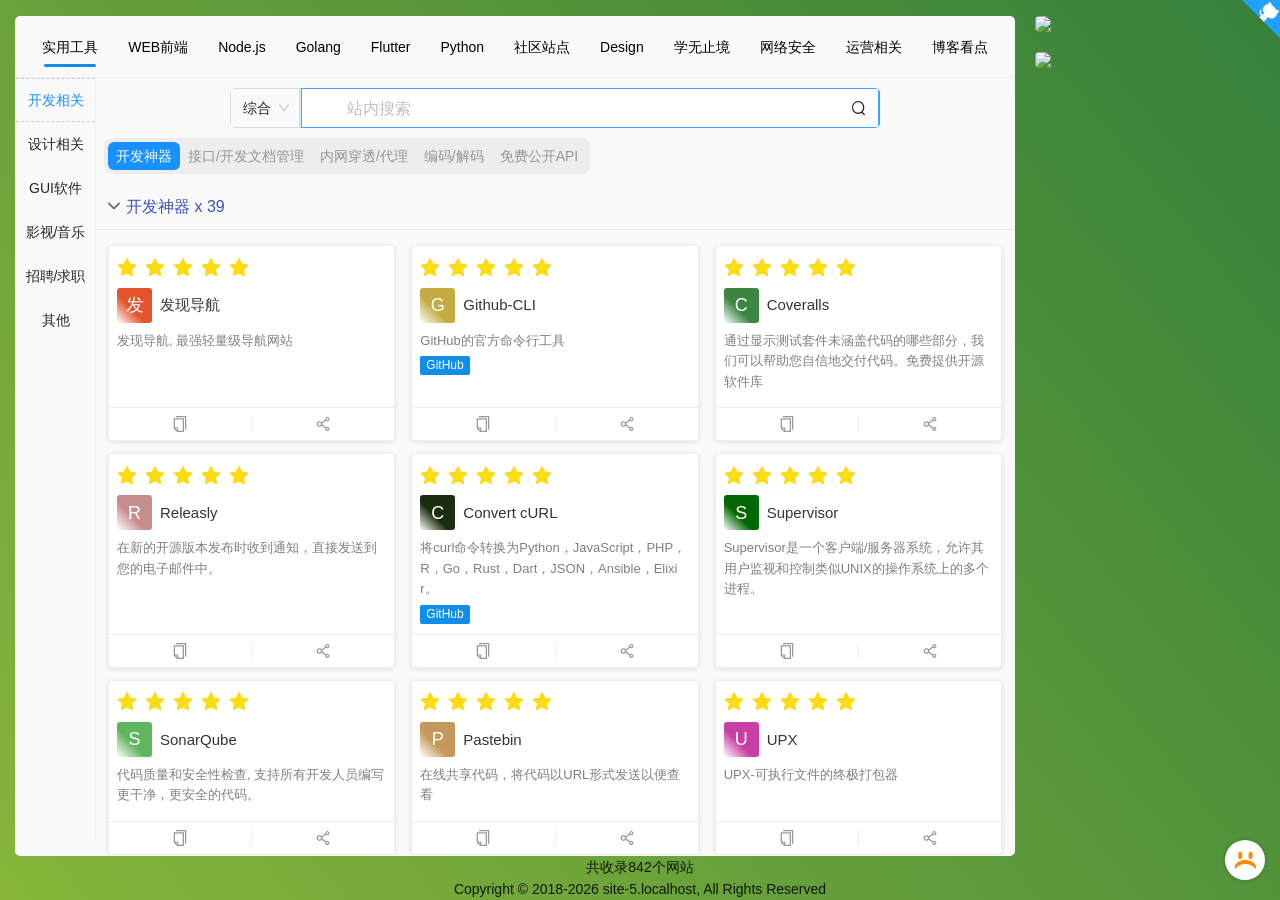
==== commit deab9ea3: "Deploying to gh-pages from @ RiTian96/nav@411a8c01e5fec3a0b0322d80674586894783e9ae 🚀" ====
--- a/index.html
+++ b/index.html
@@ -1,4 +1,4 @@
-<!DOCTYPE html>
+<!doctype html>
 <!--
                                                                           
                                  .--,-``-.                              
@@ -31,21 +31,23 @@
     <meta name="viewport" content="width=device-width, initial-scale=1, shrink-to-fit=no, minimum-scale=1.0, maximum-scale=1.0, user-scalable=no">
     <meta name="renderer" content="webkit">
     <!-- nav.config-start --><!-- https://github.com/xjh22222228/nav -->
-  <title>SurfHelper - 精选实用导航网站</title>
-  <meta property="og:title" content="SurfHelper - 精选实用导航网站">
-  <meta property="og:description" content="冲浪助手是一个轻量级免费且强大的导航网站">
+  <title>发现导航 - 精选实用导航网站</title>
+  <meta property="og:title" content="发现导航 - 精选实用导航网站">
+  <meta property="og:description" content="发现导航是一个轻量级免费且强大的导航网站">
   <meta property="og:type" content="website">
-  <meta name="description" content="冲浪助手是一个轻量级免费且强大的导航网站">
-  <meta name="keywords" content="SurfHelper,冲浪助手,RiTian96,RiTian,日天96,日天,nav,导航,免费导航,开源导航" id="xjh_2">
+  <meta name="description" content="发现导航是一个轻量级免费且强大的导航网站">
+  <meta name="keywords" content="免费导航,开源导航" id="xjh_2">
   <meta property="og:image" content="https://gcore.jsdelivr.net/gh/xjh22222228/public@gh-pages/nav/logo.svg">
   <link rel="icon" href="https://gcore.jsdelivr.net/gh/xjh22222228/public@gh-pages/nav/logo.svg">
   <link rel="apple-touch-icon" href="https://gcore.jsdelivr.net/gh/xjh22222228/public@gh-pages/nav/logo.svg">
-  <link rel="prefetch" href="//gcore.jsdelivr.net/npm/ng-zorro-antd@19.2.2/ng-zorro-antd.dark.min.css" as="style"><!-- nav.config-end -->
-    <!-- nav.headerContent-start -->
-    <!-- nav.headerContent-end -->
+  <link rel="prefetch" href="//gcore.jsdelivr.net/npm/ng-zorro-antd@20.4.4/ng-zorro-antd.dark.min.css" as="style"><!-- nav.config-end -->
+    <!-- nav.headerContent-start --><!-- nav.headerContent-end -->
     <!-- nav.const-start -->
     <!-- nav.const-end -->
-  <style>@layer properties;@layer theme,base,components,utilities;@layer theme{:root{--font-sans:ui-sans-serif, system-ui, sans-serif, "Apple Color Emoji", "Segoe UI Emoji", "Segoe UI Symbol", "Noto Color Emoji";--font-mono:ui-monospace, SFMono-Regular, Menlo, Monaco, Consolas, "Liberation Mono", "Courier New", monospace;--color-red-500:oklch(63.7% .237 25.331);--color-gray-500:oklch(55.1% .027 264.364);--color-gray-600:oklch(44.6% .03 256.802);--color-neutral-400:oklch(70.8% 0 0);--color-black:#000;--color-white:#fff;--spacing:.25rem;--text-xs:.75rem;--text-xs--line-height:calc(1 / .75);--text-base:1rem;--text-base--line-height:1.5 ;--font-weight-bold:700;--ease-in-out:cubic-bezier(.4, 0, .2, 1);--default-transition-duration:.15s;--default-transition-timing-function:cubic-bezier(.4, 0, .2, 1);--default-font-family:var(--font-sans);--default-mono-font-family:var(--font-mono)}}@layer base{*,:after,:before{box-sizing:border-box;margin:0;padding:0;border:0 solid}html{line-height:1.5;-webkit-text-size-adjust:100%;tab-size:4;font-family:var(--default-font-family, ui-sans-serif, system-ui, sans-serif, "Apple Color Emoji", "Segoe UI Emoji", "Segoe UI Symbol", "Noto Color Emoji");font-feature-settings:var(--default-font-feature-settings, normal);font-variation-settings:var(--default-font-variation-settings, normal);-webkit-tap-highlight-color:transparent}}@layer utilities{}@-webkit-keyframes nprogress-spinner{0%{-webkit-transform:rotate(0deg)}to{-webkit-transform:rotate(360deg)}}html,body{width:100%;height:100%}*,*:before,*:after{box-sizing:border-box}html{font-family:sans-serif;line-height:1.15;-webkit-text-size-adjust:100%;-ms-text-size-adjust:100%;-ms-overflow-style:scrollbar;-webkit-tap-highlight-color:rgba(0,0,0,0)}@-ms-viewport{width:device-width}body{margin:0;color:#000000d9;font-size:14px;font-family:-apple-system,BlinkMacSystemFont,Segoe UI,Roboto,Helvetica Neue,Arial,Noto Sans,sans-serif,"Apple Color Emoji","Segoe UI Emoji",Segoe UI Symbol,"Noto Color Emoji";font-variant:tabular-nums;line-height:1.5715;background-color:#fff;font-feature-settings:"tnum"}html{--antd-wave-shadow-color:#1890ff;--scroll-bar:0}:root{--componentHeight:155px}html{-ms-text-size-adjust:100%;-webkit-text-size-adjust:100%}body{min-height:100vh;-webkit-font-smoothing:antialiased;-moz-osx-font-smoothing:grayscale;-webkit-overflow-scrolling:touch;font-size:14px}section{display:block}@property --tw-rotate-x{syntax:"*";inherits:false;}@property --tw-rotate-y{syntax:"*";inherits:false;}@property --tw-rotate-z{syntax:"*";inherits:false;}@property --tw-skew-x{syntax:"*";inherits:false;}@property --tw-skew-y{syntax:"*";inherits:false;}@property --tw-border-style{syntax:"*";inherits:false;initial-value:solid;}@property --tw-font-weight{syntax:"*";inherits:false;}@property --tw-outline-style{syntax:"*";inherits:false;initial-value:solid;}@property --tw-ease{syntax:"*";inherits:false;}@layer properties{@supports ((-webkit-hyphens: none) and (not (margin-trim: inline))) or ((-moz-orient: inline) and (not (color:rgb(from red r g b)))){*,:before,:after{--tw-rotate-x:initial;--tw-rotate-y:initial;--tw-rotate-z:initial;--tw-skew-x:initial;--tw-skew-y:initial;--tw-border-style:solid;--tw-font-weight:initial;--tw-outline-style:solid;--tw-ease:initial}}}</style><link rel="stylesheet" href="styles-AC5Q2MU7.css" media="print" onload="this.media='all'"><noscript><link rel="stylesheet" href="styles-AC5Q2MU7.css"></noscript></head>
+    <!-- nav.pwa-start --><script>window.__PWA_ENABLE__=false;</script><!-- nav.pwa-end -->
+    <link rel="manifest" href="manifest.webmanifest">
+    <meta name="theme-color" content="#fff">
+  <style>@layer properties;@layer theme,base,components,utilities;@layer theme{:root{--font-sans:ui-sans-serif, system-ui, sans-serif, "Apple Color Emoji", "Segoe UI Emoji", "Segoe UI Symbol", "Noto Color Emoji";--font-mono:ui-monospace, SFMono-Regular, Menlo, Monaco, Consolas, "Liberation Mono", "Courier New", monospace;--color-red-400:oklch(70.4% .191 22.216);--color-red-500:oklch(63.7% .237 25.331);--color-orange-400:oklch(75% .183 55.934);--color-green-600:oklch(62.7% .194 149.214);--color-gray-500:oklch(55.1% .027 264.364);--color-gray-600:oklch(44.6% .03 256.802);--color-neutral-400:oklch(70.8% 0 0);--color-black:#000;--color-white:#fff;--spacing:.25rem;--text-xs:.75rem;--text-xs--line-height:calc(1 / .75);--text-base:1rem;--text-base--line-height:1.5 ;--font-weight-bold:700;--ease-in-out:cubic-bezier(.4, 0, .2, 1);--default-transition-duration:.15s;--default-transition-timing-function:cubic-bezier(.4, 0, .2, 1);--default-font-family:var(--font-sans);--default-mono-font-family:var(--font-mono)}}@layer base{*,:after,:before{box-sizing:border-box;margin:0;padding:0;border:0 solid}html{line-height:1.5;-webkit-text-size-adjust:100%;tab-size:4;font-family:var(--default-font-family, ui-sans-serif, system-ui, sans-serif, "Apple Color Emoji", "Segoe UI Emoji", "Segoe UI Symbol", "Noto Color Emoji");font-feature-settings:var(--default-font-feature-settings, normal);font-variation-settings:var(--default-font-variation-settings, normal);-webkit-tap-highlight-color:transparent}}@layer utilities{}@-webkit-keyframes nprogress-spinner{0%{-webkit-transform:rotate(0deg)}to{-webkit-transform:rotate(360deg)}}html,body{width:100%;height:100%}*,*:before,*:after{box-sizing:border-box}html{font-family:sans-serif;line-height:1.15;-webkit-text-size-adjust:100%;-ms-text-size-adjust:100%;-ms-overflow-style:scrollbar;-webkit-tap-highlight-color:rgba(0,0,0,0)}@-ms-viewport{width:device-width}body{margin:0;color:#000000d9;font-size:14px;font-family:-apple-system,BlinkMacSystemFont,Segoe UI,Roboto,Helvetica Neue,Arial,Noto Sans,sans-serif,"Apple Color Emoji","Segoe UI Emoji",Segoe UI Symbol,"Noto Color Emoji";font-variant:tabular-nums;line-height:1.5715;background-color:#fff;font-feature-settings:"tnum"}p{margin-top:0;margin-bottom:1em}html{--antd-wave-shadow-color:#1890ff;--scroll-bar:0}:root{--componentHeight:155px}html{-ms-text-size-adjust:100%;-webkit-text-size-adjust:100%}body{min-height:100vh;-webkit-font-smoothing:antialiased;-moz-osx-font-smoothing:grayscale;-webkit-overflow-scrolling:touch;font-size:14px}section{display:block}@property --tw-rotate-x{syntax:"*";inherits:false;}@property --tw-rotate-y{syntax:"*";inherits:false;}@property --tw-rotate-z{syntax:"*";inherits:false;}@property --tw-skew-x{syntax:"*";inherits:false;}@property --tw-skew-y{syntax:"*";inherits:false;}@property --tw-border-style{syntax:"*";inherits:false;initial-value:solid;}@property --tw-font-weight{syntax:"*";inherits:false;}@property --tw-outline-style{syntax:"*";inherits:false;initial-value:solid;}@property --tw-blur{syntax:"*";inherits:false;}@property --tw-brightness{syntax:"*";inherits:false;}@property --tw-contrast{syntax:"*";inherits:false;}@property --tw-grayscale{syntax:"*";inherits:false;}@property --tw-hue-rotate{syntax:"*";inherits:false;}@property --tw-invert{syntax:"*";inherits:false;}@property --tw-opacity{syntax:"*";inherits:false;}@property --tw-saturate{syntax:"*";inherits:false;}@property --tw-sepia{syntax:"*";inherits:false;}@property --tw-drop-shadow{syntax:"*";inherits:false;}@property --tw-drop-shadow-color{syntax:"*";inherits:false;}@property --tw-drop-shadow-alpha{syntax:"<percentage>";inherits:false;initial-value:100%;}@property --tw-drop-shadow-size{syntax:"*";inherits:false;}@property --tw-ease{syntax:"*";inherits:false;}@layer properties{@supports ((-webkit-hyphens: none) and (not (margin-trim: inline))) or ((-moz-orient: inline) and (not (color:rgb(from red r g b)))){*,:before,:after{--tw-rotate-x:initial;--tw-rotate-y:initial;--tw-rotate-z:initial;--tw-skew-x:initial;--tw-skew-y:initial;--tw-border-style:solid;--tw-font-weight:initial;--tw-outline-style:solid;--tw-blur:initial;--tw-brightness:initial;--tw-contrast:initial;--tw-grayscale:initial;--tw-hue-rotate:initial;--tw-invert:initial;--tw-opacity:initial;--tw-saturate:initial;--tw-sepia:initial;--tw-drop-shadow:initial;--tw-drop-shadow-color:initial;--tw-drop-shadow-alpha:100%;--tw-drop-shadow-size:initial;--tw-ease:initial}}}</style><link rel="stylesheet" href="styles-MBPXZRIB.css" media="print" onload="this.media='all'"><noscript><link rel="stylesheet" href="styles-MBPXZRIB.css"></noscript></head>
   <script>
     window.__TITLE__ = document.title
   </script>
@@ -55,9 +57,8 @@
 .error {z-index: 99999;background:#fff;position: fixed;top: 0;left: 0;right: 0;bottom: 0;overflow: hidden;}.error #totalbase {position: absolute;height: 10px;width: 10px;top: 50%;left: 50%;background-color: blue;transform-style: preserve-3d;perspective: 5000px;transform-origin: 0 0;transform: rotateX(60deg) rotateZ(45deg) translate(-50%, -50%);}.error #animbase {transform-style: preserve-3d;position: absolute;height: 700px;width: 10px;top: 50%;left: 50%;animation: anima 8s infinite linear;transform-origin: 0 0%;}.error #base {position: absolute;height: 10px;width: 10px;top: 0;left: 50%;background-color: blue;transform-style: preserve-3d;transform-origin: 0 0;transform: translate(-50%, -50%) rotateZ(90deg);}.error #baseshadow {position: absolute;height: 10px;width: 25px;top: 50%;left: 50%;background-color: #D3D3D3;transform-style: preserve-3d;box-shadow: 0 0 140px 27px gray;transform-origin: 0 0;transform: rotateZ(90deg) translateZ(-150px);}@keyframes anima {0% {transform: rotateZ(0deg) translate(-50%, -50%);}100% {transform: rotateZ(360deg) translate(-50%, -50%);}}.error .helitop {transform-style: preserve-3d;position: absolute;height: 39px;width: 39px;left: 50%;top: 50%;background-color: white;border: 1px solid black;transform: translate(-50%, -50%) rotateX(0deg) translateZ(20px);}.error .helifront {transform-style: preserve-3d;position: absolute;height: 39px;width: 39px;left: 50%;top: 50%;background-color: white;border: 1px solid black;transform: translate(-50%, -50%) rotateX(90deg) translateZ(-20px);}.error .heliback {transform-style: preserve-3d;position: absolute;height: 39px;width: 39px;left: 50%;top: 50%;transform: translate(-50%, -50%) rotateX(90deg) translateZ(20px);}.error .front1 {transform-style: preserve-3d;position: absolute;height: 19px;width: 39px;left: 50%;top: 50%;background-color: #f0f0f0;border: 1px solid black;transform: translate(-50%, -50%) translateZ(18px);cursor: pointer;}.error .front2 {position: absolute;height: 19px;width: 39px;left: 50%;top: 50%;background-color: #f0f0f0;border: 1px solid black;transform: translate(-50%, -50%) rotateX(60deg) translateZ(18px);}.error .front3 {position: absolute;height: 19px;width: 39px;left: 50%;top: 50%;background-color: #f0f0f0;border: 1px solid black;transform: translate(-50%, -50%) rotateX(-60deg) translateZ(18px);}.error .front4 {border-top: 18px solid #f0f0f0;border-left: 11px solid transparent;border-right: 11px solid transparent;height: 0;width: 20px;left: 50%;top: 50%;transform: translate(-50%, -50%) rotateY(90deg) rotateZ(90deg) translateZ(0px) translateX(19px) translateY(50%);}.error .front5 {border-top: 18px solid #f0f0f0;border-left: 11px solid transparent;border-right: 11px solid transparent;height: 0;width: 20px;left: 50%;top: 50%;transform: translate(-50%, -50%) rotateY(90deg) rotateZ(90deg) translateZ(39px) translateX(1px) translateY(50%);}.error .helileft {position: absolute;height: 39px;width: 39px;left: 50%;top: 50%;background-color: white;border: 1px solid black;transform: translate(-50%, -50%) rotateY(90deg) translateZ(-20px);}.error .heliright {position: absolute;height: 39px;width: 39px;left: 50%;top: 50%;background-color: white;border: 1px solid black;transform: translate(-50%, -50%) rotateY(90deg) translateZ(20px);}.error .helibottom {position: absolute;height: 39px;width: 39px;left: 50%;top: 50%;background-color: white;border: 1px solid black;transform: translate(-50%, -50%) translateZ(-20px);}.error .wingbase {transform-style: preserve-3d;position: absolute;height: 10px;width: 10px;bottom: 00%;left: 50%;background: white;transform-origin: 0 0;transform: translate(-50%, -50%);animation: anim 0.5s infinite linear;}@keyframes anim {0% {transform: rotateZ(0deg) translate(-50%, -50%);}100% {transform: rotateZ(360deg) translate(-50%, -50%);}}.error .wing1 {z-index: 10;position: absolute;height: 4px;width: 100px;left: 50%;top: 50%;background-color: #000000;border: 1px solid black;transform: translate(-50%, -50%) translateX(50%) translateZ(25px) rotateX(10deg);}.error .wing2 {z-index: 10;position: absolute;height: 4px;width: 100px;left: 50%;top: 50%;background-color: black;border: 1px solid black;transform: translate(-50%, -50%) translateX(-50%) translateZ(25px) rotateX(-10deg);}.error .col1 {position: absolute;height: 25px;width: 4px;left: 50%;top: 50%;background-color: white;border: 1px solid black;transform: translate(-50%, -50%) rotateX(90deg) translateY(50%) translateZ(3px);}.error .col2 {position: absolute;height: 25px;width: 4px;left: 50%;top: 50%;background-color: white;border: 1px solid black;transform: translate(-50%, -50%) rotateX(90deg) translateY(50%) translateZ(-3px);}.error .col3 {position: absolute;height: 25px;width: 4px;left: 50%;top: 50%;background-color: white;border: 1px solid black;transform: translate(-50%, -50%) rotateX(90deg) rotateY(90deg) translateY(50%) translateZ(-3px);}.error .col4 {position: absolute;height: 25px;width: 4px;left: 50%;top: 50%;background-color: white;border: 1px solid black;transform: translate(-50%, -50%) rotateX(90deg) rotateY(90deg) translateY(50%) translateZ(3px);}.error .tailbase {transform-style: preserve-3d;position: absolute;height: 10px;width: 10px;top: 50%;left: 50%;transform: translate(-50%, -50%);}.error .tail1 {transform-style: preserve-3d;position: absolute;height: 8px;width: 8px;border: 1px solid black;background-color: white;top: 0;left: 50%;transform: translate(-50%, 100%) translateZ(-100px);}.error .tail21 {transform-style: preserve-3d;position: absolute;height: 100px;width: 8px;top: 50%;left: 50%;background: white;border: 1px solid black;transform: translate(-50%, -50%) rotateX(90deg) translateY(50%) translateZ(5px);}.error .tail22 {transform-style: preserve-3d;position: absolute;height: 100px;width: 8px;top: 50%;left: 50%;background: white;border: 1px solid black;transform: translate(-50%, -50%) rotateX(90deg) translateY(50%) translateZ(-5px);}.error .tail23 {transform-style: preserve-3d;position: absolute;height: 100px;width: 8px;top: 50%;left: 50%;background: white;border: 1px solid black;transform: translate(-50%, -50%) rotateZ(90deg) rotateX(90deg) translateY(50%) translateZ(5px);}.error .tail24 {transform-style: preserve-3d;position: absolute;height: 100px;width: 8px;top: 50%;left: 50%;background: white;border: 1px solid black;transform: translate(-50%, -50%) rotateZ(90deg) rotateX(90deg) translateY(50%) translateZ(-5px);}.error .tail25 {transform-style: preserve-3d;position: absolute;height: 14px;width: 14px;top: 50%;left: 50%;border-left: 10px solid transparent;border-right: 10px solid transparent;border-top: 10px solid black;border-bottom: 10px solid transparent;transform: translate(-50%, -11px) rotateY(90deg) rotateZ(45deg) translateZ(-5px);}.error .tail26 {transform-style: preserve-3d;position: absolute;height: 14px;width: 14px;top: 50%;left: 50%;border-left: 10px solid transparent;border-right: 10px solid transparent;border-top: 10px solid black;border-bottom: 10px solid transparent;transform: translate(-50%, -11px) rotateY(90deg) rotateZ(45deg) translateZ(5px);}.error .tailwingbase {transform-style: preserve-3d;position: absolute;height: 10px;width: 10px;left: 50%;top: 0%;animation: animb 0.3s infinite linear;transform: translate(-50%, 0) rotateX(180deg);}@keyframes animb {0% {transform: translate(-50%, 0) rotateX(180deg) rotateZ(0deg);}100% {transform: translate(-50%, 0) rotateX(180deg) rotateZ(-360deg);}}.error .tail221 {transform-style: preserve-3d;position: absolute;height: 3px;width: 3px;top: 50%;left: 50%;background: white;border: 1px solid black;transform: translate(-50%, -50%) rotateX(90deg) translateY(50%) translateZ(2px);}.error .tail222 {transform-style: preserve-3d;position: absolute;height: 3px;width: 3px;top: 50%;left: 50%;background: white;border: 1px solid black;transform: translate(-50%, -50%) rotateX(90deg) translateY(50%) translateZ(-2px);}.error .tail223 {transform-style: preserve-3d;position: absolute;height: 3px;width: 3px;top: 50%;left: 50%;background: white;border: 1px solid black;transform: translate(-50%, -50%) rotateZ(90deg) rotateX(90deg) translateY(50%) translateZ(2px);}.error .tail224 {transform-style: preserve-3d;position: absolute;height: 3px;width: 3px;top: 50%;left: 50%;background: white;border: 1px solid black;transform: translate(-50%, -50%) rotateZ(90deg) rotateX(90deg) translateY(50%) translateZ(-2px);}.error .tailwing1 {position: absolute;height: 2px;width: 15px;left: 50%;top: 50%;background-color: #000000;border: 1px solid black;transform: translate(-50%, -50%) translateX(50%) translateZ(5px) rotateX(30deg);}.error .tailwing2 {position: absolute;height: 2px;width: 15px;left: 50%;top: 50%;background-color: black;border: 1px solid black;transform: translate(-50%, -50%) translateX(-50%) translateZ(5px) rotateX(-30deg);}.error #towerbase {position: absolute;height: 40px;width: 40px;top: 50%;left: 50%;background-color: blue;box-shadow: 0 0 60px 5px black;transform-style: preserve-3d;transform-origin: 0 0;transform: translate(-50%, -50%) translateZ(-150px);}.error .tower1left {position: absolute;height: 40px;width: 200px;left: 50%;top: 50%;background-color: white;border: 1px solid black;transform: translate(-50%, -50%) rotateY(90deg) translateX(-50%) translateZ(20px);}.error .tower1right {position: absolute;height: 200px;width: 40px;left: 50%;top: 50%;background-color: white;border: 1px solid black;transform: translate(-50%, -50%) rotateX(90deg) translateY(50%) translateZ(-20px);}.error .tower1top {transform-style: preserve-3d;position: absolute;height: 80px;width: 80px;left: 50%;top: 50%;background-color: white;border: 1px solid black;transform: translate(-50%, -50%) translateZ(240px);}.error .tower2top {transform-style: preserve-3d;position: absolute;height: 80px;width: 80px;left: 50%;top: 50%;background-color: white;border: 1px solid black;transform: translate(-50%, -50%) translateZ(200px);}.error .tower2left {position: absolute;height: 78px;width: 22px;left: 50%;top: 50%;border-top: 1px solid white;border-bottom: 1px solid white;border-left: 10px solid white;border-right: 10px solid white;outline: 1px solid black;transform: translate(-10px, -50%) rotateY(90deg) translateX(-220px) translateZ(30px);}.error .tower1window {position: absolute;height: 22px;width: 75px;left: 50%;top: 50%;background-color: #d3d3d3;opacity: 0.8;transform: translate(-50%, -50%);}.error .tower2window {position: absolute;height: 75px;width: 22px;left: 50%;top: 50%;background-color: #d3d3d3;opacity: 0.8;transform: translate(-50%, -50%);}.error .tower2right {position: absolute;height: 22px;width: 78px;left: 50%;top: 50%;border-top: 10px solid white;border-bottom: 10px solid white;border-left: 1px solid white;border-right: 1px solid white;outline: 1px solid black;transform: translate(-50%, -11px) rotateX(90deg) translateY(220px) translateZ(-30px);}</style>
 <section class="error"><div id="totalbase"><div id="animbase" v-pre><div id="base"><div id="baseshadow"></div><div class="helitop"><div class="wingbase"><div class="col1"></div><div class="col2"></div><div class="col3"></div><div class="col4"></div><div class="wing1"></div><div class="wing2"></div></div></div><div class="helifront"><div class="tailbase"><div class="tail1"><div class="tail21"></div><div class="tail22"></div><div class="tail23"></div><div class="tail24"><div class="tailwingbase"><div class="tail221"></div><div class="tail222"></div><div class="tail223"></div><div class="tail224"></div><div class="tailwing1"></div><div class="tailwing2"></div></div></div></div><div class="tail25"></div><div class="tail26"></div></div></div><div class="heliback"><div class="front1"></div><div class="front2"></div><div class="front3"></div><div class="front4"></div><div class="front5"></div></div><div class="helileft"></div><div class="heliright"></div><div class="helibottom"></div></div></div><div id="towerbase"><div class="tower1left"></div><div class="tower1right"></div><div class="tower2right"><div class="tower1window"></div></div><div class="tower1top"><div class="front1" @click="goHome"><div class="col1"></div><div class="col2"></div><div class="col3"></div><div class="col4"></div></div><div class="front2"></div><div class="front3"></div></div><div class="tower2top"></div><div class="tower2left"><div class="tower2window"></div></div></div></div></section><!-- nav.loading-end -->
     </app-xiejiahe>
-
     <!-- nav.seo-start -->
-<div data-url="https://github.com/xjh22222228/nav" data-server-time="1747069262028" data-a="x.i.e-jiahe" data-date="2025-05-13 01:01:02" id="META-NAV" style="z-index:-1;position:fixed;top:-10000vh;left:-10000vh;">
-<div>必应</div><div>Copilot</div><div>Google</div><div>Gemini</div><div>ChatGPT</div><div>OpenAI Status</div><div>Manus</div><div>New conversation · GitHub Copilot</div><div>Chatbox</div><div>Poe</div><div>geospy.ai</div><div>Choose-car</div><div>choose-car</div><div>choose-car</div><div>RawChat公益站点</div><div>RawChat公益站点</div><div>数字玩家</div><div>网络空间测绘，网络空间安全搜索引擎，网络空间搜索引擎，安全态势感知 - FOFA网络空间测绘系统</div><div>DeepSeek - 探索未至之境</div><div>Kimi.ai - 帮你看更大的世界</div><div>Qwen</div><div>秘塔AI搜索</div><div>微博智搜（beta）</div><div>百度一下，你就知道</div><div>文心一言</div><div>天工AI-搜索、对话、写作、文档分析、画画、做PPT的全能AI助手</div><div>智谱清言</div><div>商汤商量语言大模型</div><div>通义</div><div>讯飞星火认知大模型-AI大语言模型-星火大模型-科大讯飞</div><div>豆包 - 抖音旗下 AI 智能助手</div><div>360智脑 — 以人为本，安全可信</div><div>盘古大模型-华为云</div><div>小艺</div><div>SurfHelper</div><div>福利吧导航 | 福利世界一触即达</div><div>龙轩导航-做个有用的导航</div><div>FRE123 免费资源共享平台</div><div>阿虚同学的储物间</div><div>快点搜-搜索，快一点！-欢哥科技</div><div>哆啦A梦的神奇口袋-这全是宝藏</div><div>神秘的热心网友 - 收集免费实用有趣的东西，做最好的资源导航</div><div>炫猿</div><div>有深度的网址导航_趣导航</div><div>优聚集 - 优聚集</div><div>果汁导航 - 上网从这里开始！</div><div>资源兔 - 做个有用的资源导航</div><div>优聚集公开导航</div><div>合集网 | 信息资源大全</div><div>产品经理导航 | 运营导航-互联网人必备网址导航</div><div>LKs 网站推荐合集</div><div>聚合搜索引擎 - 熊崩搜索</div><div>神奇海螺试验场</div><div>MikuTools - 一个轻量的工具集合</div><div>即时工具-致力打造即用即走型在线工具箱</div><div>在线小工具 - 好用的在线工具都在这里！</div><div>炽狮工具箱 - 免费手机工具 站长工具 源代码查看器 在线工具 你的工具箱</div><div>在线工具 - 你的工具箱</div><div>首页 - 孟坤工具箱网页版</div><div>Web Apps by 123apps - Edit, Convert, Create</div><div>iLovePDF | 为PDF爱好者提供的PDF文件在线处理工具</div><div>線上 PDF | Adobe Acrobat (香港)</div><div>免费的在线PDF提取器</div><div>程序员工具箱 - 在线工具</div><div>高手工具 - 不止于工具</div><div>踢踢零工具 - tt0.top</div><div>刘明野的工具箱 | 刘明野的工具箱提供好用、易用的工具，还在不断添加中，欢迎访问！</div><div>AI帮个忙 | 多功能AI小帮手</div><div>偷懒工具 - 努力做更好用的在线工具</div><div>30tool-可能是最好的工具网</div><div>开发者搜索-Beta-让技术搜索更简单高效</div><div>Road 2 Coding</div><div>ZX的网站----欢迎访问!!!!!!</div><div>首页-丁爸网</div><div>Privacy | 个人数据泄漏检测</div><div>Privacy | 个人数据泄漏检测</div><div>社工库 - 最新免费社工库</div><div>你分享的链接泄露隐私了吗？</div><div>找到TA | 解析音乐分享链接</div><div>AICU - 我会一直看着你</div><div>Dynadot | 域名注册和管理 功能齐全，价格实惠 - 免费的拖拽式网站构建器 - 免费的域名隐私服务</div><div>客戶系統 - ExtraVM</div><div>阿里云-计算，为了无法计算的价值</div><div>Claw Cloud</div><div>MCP Server（MCP 服务器）</div><div>Smithery - Model Context Protocol Registry</div><div>OpenKEY</div><div>我要买GPT - 提供社区支持以及可靠的质量保证。</div><div>ChatGPT稳定账号购买批发, OpenAI账户辅助注册, DALLE2 GPT3 CODEX API 手工注册 自动发卡 质量保证</div><div>GPTNB ONEAPI</div><div>GPTAPI.US - AI模型中转API - OpenAI ChatGPT低价GPT-4 API - Claude 3 Opus、Gemini Pro 1.5、Command R+ API接口</div><div>SiliconFlow, Accelerate AGI to Benefit Humanity</div><div>阿里云百炼</div><div>2024年顶级免费AI API | Free AI Hunter</div><div>国内外AI大语言模型API价格对比 | AI排行榜 - AIGCRank.cn</div><div>OpenCompass司南 - 评测榜单</div><div>林哥的大模型野榜</div><div>Chat with Open Large Language Models</div><div>UFO Test: Multiple Framerates</div><div>Keep Screen On - A page to prevent your device from sleeping</div><div>微信文件传输助手网页版</div><div>UC网盘 - 文件传输助手</div><div>Untitled space – new.space --- 无标题空间 – new.space</div><div>鸡毛信</div><div>getnote</div><div>notesorga</div><div>即时传 - 在线文件传送</div><div>网络剪贴板 - 极简的跨平台数据暂存和传送工具 | netcut.cn</div><div>Connect to Work or Games from Anywhere | Parsec</div><div>Moonlight Game Streaming: Play Your PC Games Remotely</div><div>RSS Generator - FetchRSS</div><div>图片隐写加密／解密</div><div>Q绑查询-Q绑在线查询具</div><div>你注册过哪些网站？一搜便知 - REG007</div><div>恶搞照妖镜</div><div>Greasy Fork - 安全、实用的用户脚本大全</div><div>Sleazy Fork - 安全、有用的成人用户脚本大全</div><div>首页 | Userscript.Zone</div><div>Flathub—An app store and build service for Linux</div><div>极简插件_Chrome扩展插件商店_优质crx应用下载</div><div>Crx搜搜 - 一个牛X的扩展和应用商店</div><div>Easy Scraper</div><div>AixDownloader - Download Anywhere</div><div>Automa - An extension for browser automation - Automa</div><div>计时器掌控者 | 苍石居</div><div>ImFile</div><div>GKD | 自定义屏幕点击应用</div><div>免费下载缺失的 DLL 文件 | DLL‑files.com</div><div>Microsoft Activation Scripts (MAS)</div><div>沧水的KMS服务 - Kms激活|Windows激活|Office激活|Windows下载|Office下载|搭建KMS服务器</div><div>[微零微]-Windows/Office全系列激活教程-KMS在线激活-KMS激活服务器-Windows11一句命令永久激活-Windows10一句命令永久激活</div><div>HelloWindows.cn - 精校 完整 极致 Windows系统下载仓储站</div><div>OSSQ - Windows10 Windows11 版本切换</div><div>Mocreak - 一键安装 Office 的利器</div><div>Office Tool Plus 官方网站 - 一键部署 Office</div><div>微PE工具箱 - 超好用的装机维护工具</div><div>腾讯哈勃分析系统</div><div>VirusTotal - Home</div><div>DriverPack - 驱动更新软件| 下载适用于 Windows 7，XP，10，8 和 8.1</div><div>OpenArk - Opensource Anti Rootkit</div><div>晨钟网络科技 - 致力于开发小众实用软件</div><div>EX-DIY工具箱 卡硬工具箱 （原：卡吧工具箱） 官方网站-电脑DIY装机必备软件。与JS谈笑风生,卡硬大法好。魔方。鲁大师。系统优化</div><div>图吧工具箱 - 最纯净的硬件工具箱</div><div>万彩办公大师官网-免费的办公工具百宝箱OfficeBox,绿色无广告无捆绑</div><div>域名检测_链接检测_网站监控-极强检测报警系统</div><div>站长工具 - 站长之家</div><div>站长工具-百度权重排名查询-站长seo查询 - 爱站网</div><div>ITDOG - 在线ping_在线tcping_网站测速_HTTP测速_API测速_路由追踪_在线MTR_DNS查询</div><div>dnsdb website server domain name hosting ip address lookup history</div><div>ip查询 查ip 网站ip查询 同ip网站查询 iP反查域名 iP查域名 同ip域名</div><div>免费API - 提供免费接口调用平台</div><div>ialtone的短信测压站</div><div>棒糖短信测压</div><div>卡吧加钱党</div><div>Pointer Pointer</div><div>GitHub</div><div>虾壳 - GitHub下载加速网站 GitHub Proxy加速器</div><div>GitHub 文件加速</div><div>GitHub 文件加速</div><div>GitHub Proxy 代理加速</div><div>首页 - HelloGitHub</div><div>Trending repositories on GitHub this month</div><div>果核剥壳 - 互联网的净土</div><div>Topbook | 高效生活视频书</div><div>小众软件 - 分享免费、小巧、实用、有趣、绿色的软件</div><div>玩个机吧 - 收集干货教程</div><div>蓝点网 - 给你感兴趣的内容</div><div>微当下载</div><div>六音</div><div>423Down</div><div>创造者日报 - 每天发现有趣的产品</div><div>一网一匠极速版 - 一起发现有趣的新产品</div><div>新趣集 - 一起发现有趣的新产品</div><div>分享迷 - 优质精品TV软件、互联网资源分享</div><div>缘本初见 | 分享实用好软件！</div><div>学习猫 - 分享优质学习资源</div><div>IT天空－新的十年，与您同行！ （已创建16年零5个月）</div><div>Funletu – 发现好物，分享资源，推荐精品</div><div>Altapps.net</div><div>soft.l-t.top</div><div>奔跑中的奶酪 - 有智，有趣，有爱</div><div>汉客儿(www.hankeer.org) | 汉客儿官网 | 魔法电脑 | 多屏协同</div><div>晨旭的博客~ – 我们的同志遍布五湖四海，甚至打入了某些组织的内部</div><div>zu1k</div><div>首页 | Sukka's Blog</div><div>Nite07的小窝 - 优质软件资源站</div><div>SnowNekoのBlog</div><div>万事屋的阿虚</div><div>TomyJan</div><div>kelecn</div><div>惊鸿一面 – 期待与你相遇</div><div>小逗包编辑部 - 摸鱼·搞事·发骚</div><div>你好，我是李猫球。 - 猫球博客</div><div>JonasTech - 用心创造体验</div><div>如有乐享 - 分享是一种态度，是一种美德</div><div>zBook</div><div>电子书搜索 - 找电子书 - Google</div><div>无名图书 | 一个好看的电子书网站</div><div>学术搜索 - 站在巨人的肩膀上 - Google 学术</div><div>问答库_做最有用的题库问答学习平台</div><div>简答题 - 简洁、实用的找答案题库</div><div>全能在线搜题 - 全能搜题网页端，大学生网课搜题必备，你的难题让我来承担！</div><div>试题大全 - 提供免费好用的题目查询及真题下载 -</div><div>搜漫_一站式漫画搜索引擎</div><div>走读派读书导航 - 读书学习第一站！</div><div>教师必备工具导航</div><div>毕业论文资源导航-每日更新</div><div>金榜题名</div><div>DeepL翻译：全世界最准确的翻译</div><div>深言达意 – 懂文字，更懂你</div><div>在线繁体字转换工具</div><div>搜字体网 - 在线识别图片字体,字体识别-在线找字体工具</div><div>dazidazi-在线打字练习网站-提高打字速度-打字测试-标准指法</div><div>赛文跟打 - 木易跟打器</div><div>tldraw</div><div>「阅读」APP 精品书源 — 每日更新</div><div>阅读 - 书源 \ 订阅</div><div>阅读APP源 - AOAOSTAR</div><div>源仓库最新地址发布页</div><div>Yiove 书源仓库 - 三千书源</div><div>Legado·阅读</div><div>各种源大型整合</div><div>阅读书源自用 | yuedu</div><div>一份爱小工具-www.an2.net，我们专注于田字格字帖相关工具研发，田字格字帖生成器系列免费工具，自2013年上线以来，一致致力于为您提供更优质全面的字帖资源和更好的用户体验。</div><div>首页 - 习题打印生成器 www.dayin.page</div><div>2021免费中国校外知网维普万方账号密码资源永久更新</div><div>Canva可画_在线设计协作平台_平面设计作图软件_视觉办公套件 - Canva中文官网</div><div>Photopea | Online Photo Editor</div><div>自然码辅码在线查询</div><div>Free Design Resources | Resource Boy</div><div>Z-Library项目</div><div>免费小说网_校对小说_精校小说_全本小说_完结小说_TXT小说_无弹窗小说_无错小说网_好看的小说_免费小说</div><div>风云酷小子</div><div>英语真题在线 - 官方网站</div><div>PubScholar公益学术平台</div><div>国家哲学社会科学文献中心</div><div>新课标第一网-免费课件、试题、教案下载</div><div>中小学各年级电子课本下载</div><div>学思教师用书专用平台</div><div>国家教育资源公共服务平台</div><div>139漫画 - 提供海量漫画,更新最快在线漫画欣赏</div><div>拷貝漫畫 - 海賊王 海贼王 哥布林殺手 哥布林杀手 漫畫 漫画 FGO FGO 東方 东方 艦娘 舰娘 同人志 本子 更新 全集 在綫漫畫 在线漫画 - 拷貝漫畫 拷贝漫画</div><div>熱門排行 - 漫畫狗</div><div>在线漫画-火影忍者-海贼王-死神 - 动漫之家漫画网</div><div>YY简历网-个人简历模板免费下载-精选1000+套word可编辑</div><div>个人简历网-简历模板,面试,求职攻略</div><div>集芳阁云搜 - 搜你所想，看你想看</div><div>电影狗 - 专业电影搜索引擎</div><div>FRE123 动漫搜索引擎</div><div>Yiove 磁力搜索引擎</div><div>AnyBT</div><div>SkrBT最新地址发布页</div><div>老王磁力最新地址发布页</div><div>MyFreeMP3</div><div>TuneFree</div><div>下歌吧 - 全网音乐 高品质MP3 无损flac 在线免费下载 免费播放</div><div>歌曲宝-找歌就用歌曲宝-MP3音乐高品质在线免费下载</div><div>无损生活 - 全网无损音乐免费下载，音乐搜索,音乐在线试听,下载,在线解析网</div><div>影猫の仓库 | 免费观影第一站！</div><div>不求人导航@影视 | 专业影视资源导航</div><div>影视森林——观影第一站</div><div>二次元赛高 | 专注于ACGN的引路姬</div><div>ACG聚集 - 二次元动漫导航交流网站(二次元宝藏资源聚合)</div><div>AI纸片老婆生成指南</div><div>Civitai | Stable Diffusion models, embeddings, hypernetworks and more</div><div>Hugging Face – The AI community building the future.</div><div>Anime Scene Search Engine - trace.moe</div><div>SauceNAO Reverse Image Search</div><div>完美韵脚 - 让押韵变得简单</div><div>巡礼地图 - 共享取景地标与截图 - 动画巡礼 - anitabi - 圣地巡礼 - 聖地巡礼 - せいちじゅんれい - 神奇海螺试验场</div><div>33台词 - 通过台词找影片素材</div><div>M3U8 Player - HLSPlayer.net</div><div>m3u8在线播放器 - M3U8 Player</div><div>m3u8 downloader</div><div>Twitter 视频下载 | TwitterXZ</div><div>微博、秒拍、绿洲、小咖秀视频图片解析下载 - 保存视频图片到电脑、手机</div><div>贝贝BiliBili - B站视频下载</div><div>与熊论道/熊曰加密 - PcMoe!</div><div>与佛论禅</div><div>百家姓暗号-福利吧</div><div>Core Values Decoder</div><div>David Martinez (Edgerunners), Cyberpunk: Edgerunners, Lucy (Edgerunners), Netflix TV Series, Netflix, anime, cyberpunk | 3840x2160 Wallpaper - wallhaven.cc</div><div>5ece2511d0a5a.jpg (1920×1080)</div><div>NovelAI.Dev</div><div>Stable Diffusion 法术解析</div><div>Danbooru 标签超市</div><div>魔咒百科词典</div><div>Stable Diffusion-喵手AI资源站</div><div>饭太硬 | 导航</div><div>肥猫 | ✎ℳ𝓪𝓸</div><div>TV盒子软件 | files</div><div>首页 - 射手网(伪) - assrt.net - 字幕下载，字幕组，中文字幕，美剧字幕，英剧字幕，双语字幕，新番字幕</div><div>点点字幕 | 美剧及电影字幕资源搜索下载</div><div>字幕库(zimuku,SrtKu) -- 字幕下载网站</div><div>字幕下载-电影字幕-高清壁纸-日夸网</div><div>YouTube</div><div>TikTok</div><div>Disney+ | 观看迪士尼 (Disney)、漫威 (Marvel)、皮克斯 (Pixar)、星球大战 (Star Wars)、国家地理 (National Geographic) 及更多精彩</div><div>Netflix</div><div>NongMo.Zone</div><div>PornEmby</div><div>免费色情视频及性爱影片 – A片，X级，色情片分享网站 | Pornhub</div><div>JavDB 成人影片數據庫</div><div>MissAV | 免费高清AV在线看</div><div>SupJav - 在线看日本高清有码, 无码 AV, 中文字幕</div><div>首页 · JAV金鸡儿奖官网</div><div>JinriCP|韩国女团|pandaTv|直播 - JinriCP</div><div>豆瓣</div><div>抖音-记录美好生活</div><div>哔哩哔哩 (゜-゜)つロ 干杯~-bilibili</div><div>磁力熊 - 豆瓣高分电影1080P下载</div><div>不太灵影视</div><div>高清电影天堂_高清电影网_免费电影下载_高清迅雷电影下载_高清电影天堂</div><div>低端影视 - 超清在线视频站</div><div>HDmoli - 高品质在线影视资源</div><div>网址发布页</div><div>CHAOSPACE – 蓝光影视 热门美剧 字幕分享 最好用的影视资源站</div><div>最好的高清2160P 4K电影下载网站 | MINI4K迷客电影</div><div>LIBVIO-官网</div><div>厂长资源 – 厂长影视官网 | 超清视频站</div><div>末日動漫資源庫 - Project AcgnX Torrent Asia</div><div>蜜柑计划 - Mikan Project</div><div>首頁 - 動漫花園資源網 - 動漫愛好者的自由交流平台</div><div>Awesome Wallpapers - wallhaven.cc</div><div>HD/4K/5K Resolution Wallpapers/Backgrounds ▪ Wallroom.io</div><div>Wallpapers for Desktop and Mobile: Free HD Images and Backgrounds | Wallspic</div><div>Pipi Usagi - Pipi's Personal Archiving Website</div><div>4KHD - HD Beautiful Girls</div><div>微密猫</div><div>Kilow - Collect Beautiful</div><div>Coomer</div><div>Posts of imneko13 from OnlyFans | Coomer</div><div>Fapello</div><div>angell.uwuuu / angellmarr / littleangellmarr Nude Leaks - Fapello</div><div>Thotsbay - Best HD Quality Exclusive Photos and Videos contents</div><div>freejavbt最新地址</div><div>javmenu</div><div>404xav-幸福天堂</div><div>网易云游戏平台</div><div>在 Steam 上激活产品</div><div>Steam 账号信息同步</div><div>SteamDB</div><div>Watt Toolkit - 瓦特工具箱(Steam++官网)</div><div>Dogfight360 – 羽翼城个人博客</div><div>Oh My Deck</div><div>Home - SteamGridDB</div><div>EmuDeck - Emulators on Steam Deck and SteamOS</div><div>Decky Loader - Steam Deck Homebrew</div><div>wiliwili | 专为手柄控制设计的第三方跨平台B站客户端，目前可以运行在PC全平台、PSVita、PS4 和 Nintendo Switch上</div><div>GBT乐赏游戏空间</div><div>单机游戏_单机游戏下载_单机游戏大全中文版下载_3DM游戏网</div><div>游民星空 - 大型单机游戏门户 提供特色单机游戏资讯、下载</div><div>单机游戏_单机游戏下载_单机游戏门户_游侠网</div><div>单机游戏下载-好玩的手机游戏大全-逗游网</div><div>Switch520</div><div>《逃离塔科夫》官方 Wiki</div><div>Nexus mods and community</div><div>FLiNG Trainer - PC Game Cheats and Mods</div><div>战网通行证国际服</div><div>其乐 Keylol</div><div>NGA玩家社区</div><div>欢迎来到 Steam</div><div>Epic游戏商城 | 下载畅玩 PC 平台游戏、模组、DLC 和更多 – Epic Games</div><div>EA账户管理</div><div>育碧账户管理</div><div>GOG.com</div><div>Activision | Home</div><div>战网通行证国服</div><div>《逃离塔科夫》官网 - Escape from Tarkov</div><div>TapTap | 发现好游戏</div><div>杉果游戏（SONKWO.COM）-全方位正版游戏服务平台</div><div>Humble Bundle | game bundles, book bundles, software bundles, and more</div><div>Fanatical | 购买 PC 游戏、Steam 密钥、游戏捆绑包</div><div>https://www.greenmangaming.com/zh/</div><div>SeedHub | 影视&动漫分享</div><div>在线追 - 最新高清电影、电视剧、综艺与动漫 | 在线网盘下载 & 迅雷下载专区</div><div>盘库吧-网盘资源全网在线搜索神器。</div><div>HDHive - 影巢</div><div>玩偶哥哥-网盘资源分享站</div><div>云盘搜-阿里云盘夸克网盘百度网盘迅雷云盘资源搜索引擎</div><div>影视搜索</div><div>盘友圈</div><div>又一个资源搜索</div><div>SearchSearchGo</div><div>易搜地址永久发布页，收藏我回家不迷路！</div><div>阿里盘搜 - 阿里云盘资源搜索引擎</div><div>混合盘搜索 - 百度网盘, 夸克网盘, 阿里云盘资源搜索网站</div><div>懒盘搜索 - 提供夸克网盘|阿里云盘|迅雷网盘的资源</div><div>云盘4K-综合网盘搜索</div><div>雷鲸小站-天翼云盘交流站</div><div>天逸搜 - 云盘资源搜索</div><div>KinhDown - 首页</div><div>i度盘 - 在线解析</div><div>PikPak 云盘</div><div>华为云空间 — 存于云间，尽享精彩</div><div>阿里云盘</div><div>百度网盘</div><div>123云盘</div><div>我的坚果云 - 坚果云 - 云盘|网盘|企业网盘|同步|备份|无限空间|免费网络硬盘|企业云盘</div><div>天翼云盘 珍藏美好生活 家庭云|网盘|文件备份|资源分享</div><div>淘宝联盟·生态伙伴</div><div>防刷刷 - 高返利网购防骗助手APP</div><div>商品历史价格查询-支持淘宝、天猫、京东等</div><div>基金对比 - 工具 - 好买基金网</div><div>韭菜投资学指数估值表</div><div>银行螺丝钉指数估值表</div><div>沪深300东方财富网</div><div>大视野_沪深300盈利收益率/10年期国债收益率</div><div>Maigoo品牌榜 | 买购网 知识榜 十大榜中榜门户</div><div>京东(JD.COM)-正品低价、品质保障、配送及时、轻松购物！</div><div>淘宝网 - 淘！我喜欢</div><div>且慢 - 管好每一笔钱，放下心中焦虑</div><div>有知有行</div><div>雪球 - 聪明的投资者都在这里</div><div>天天基金网(1234567.com.cn) --首批独立基金销售机构-- 东方财富网旗下基金平台!</div><div>首页 | 上海证券交易所</div><div>首页-中证指数有限公司</div><div>福利吧会员大全</div><div>阿虚的低价会员商城</div><div>telegram中文搜索</div><div>TelSearch | TG搜索 | 电报搜索 | Telegram 搜索</div><div>职友集：发现和了解你未来的雇主</div><div>看准网-查工资|聊面试|评公司|搜职位|国内领先的职场信息平台</div><div>Telegram: Contact @SurfHelper_C</div><div>TP-LINK</div><div>锐捷网络-EWEB系统</div><div>最新微信对话生成器_支付宝转账生成器_微商截图制作_对话聊天截图生成_万能对话生成器2021</div><div>能不能好好说话？</div><div>Rectangles</div><div>How To Cook</div><div>隔离食用手册</div><div>猫球厨房 - 猫球博客</div><div>涮火锅时间 - 猫球博客</div><div>高德地图</div><div>百度地图</div><div>Temporary Phone Numbers | Receive SMS online</div><div>默沙东诊疗手册</div><div>医学微视</div><div>国家卫生健康委办公厅关于印发成人高尿酸血症与痛风食养指南（2024年版）等4项食养指南的通知</div><div>中国医药信息查询平台-国家权威认证全类型医药信息查询平台</div><div>进口原研药目录</div><div>医保政策导航</div><div>iFixit：免费修理手册</div><div>Telegram</div><div>主页 / X</div><div>Instagram</div><div>【热门推荐】5000+ 优质 Telegram 群组、频道和机器人，精心筛选，助您迅速找到最佳选择！ | rectg</div><div>163网易免费邮-你的专业电子邮局</div><div>QQ邮箱</div><div>微博 – 随时随地发现新鲜事</div><div>今日头条</div><div>首页 - 知乎</div><div>企业微信</div><div>介绍 | RSSHub</div><div>老生常谈 | Laosheng.top</div><div>头条热榜</div><div>百度热搜</div><div>微博搜索-热搜榜</div><div>抖音热点榜_抖音热门话题_抖音热门视频大全_抖音</div><div>【快手短视频App】快手，拥抱每一种生活</div><div>UC热榜</div><div>澎湃24h最热榜</div><div>腾讯新闻热点榜</div><div>网易热榜</div><div>夸克热搜</div><div>民生榜_百度搜索</div><div>搜狐新闻热榜</div><div>知乎热榜 - 知乎</div><div>NewsNow | 最热</div><div>什么值得看 - 现在正在发生什么</div><div>AnyKnew - 效率资讯 - 高效读资讯, 5分钟遍历全网热点</div><div>今日热榜官网</div><div>哔哔资讯官网 - 一站式新闻热榜聚合阅读</div><div>果汁排行榜 - 各类榜单排名大全</div><div>今日热搜榜 - 今日新鲜事热搜新闻排行榜</div><div>热搜引擎-全平台热搜历史记录</div><div>热搜神器 Pro</div><div>知微舆论场</div><div>热搜榜单查询工具_MCNDATA</div><div>热搜时光机 - 微博热搜历史记录查询</div><div>中华人民共和国历史年表 - 维基百科，自由的百科全书</div><div>常见问题 / FAQ - 自由知乎</div><div>时事_澎湃新闻-The Paper</div><div>快报_界面新闻</div><div>滚动新闻-中国新闻网-梳理天下新闻</div><div>企业信息查询-老板信息查询</div><div>企信通 | 查企业，查信用，就用企信通、企信通小程序、企信通官网</div><div>天眼查-商业查询平台_企业信息查询_公司查询_工商查询_企业信用信息系统</div><div>中华人民共和国行政区划_国情相关_中国政府网</div><div>最新县及县以上1980年以来历史行政区划代码大全（截止2021年8月31日）</div><div>新华社新闻信息报道中的禁用词和慎用词(2019 年7 月修订)-吉首大学物理与机电工程学院</div><div>最新版《互联网新闻信息稿源单位名单》-中共中央网络安全和信息化委员会办公室</div><div>互联网新闻信息稿源单位名单_百度百科</div><div>国家标准|GB/T 15834-2011</div><div>央媒的“子子孙孙”也可以叫央媒吗？</div><div>关于两会，新闻人必须知道的报道规范用语！</div><div>智能法律咨询</div><div>有据 | 国际新闻事实核查</div><div>商务预报</div><div>商务数据中心</div><div>贸易指南-商务部外贸发展局</div><div>地铁数据库 | 地铁客流量查询</div><div>舆情研究--中国警察网</div><div>学习强国</div><div>中国政府网_中央人民政府门户网站</div><div>中共中央网络安全和信息化委员会办公室</div><div>首页----中国互联网络信息中心</div><div>游戏产业网-游戏工委官方网站</div><div>中华人民共和国商务部</div><div>走出去公共服务平台</div><div>中华人民共和国海关总署</div><div>国家统计局</div><div>中国人民银行</div><div>中国银行保险监督管理委员会</div><div>中国法律服务网</div><div>国家法律法规数据库</div><div>国家标准全文公开</div><div>中国信息通信研究院</div><div>安全内参 | 决策者的网络安全知识库</div><div>性价比机场测速 - by Duang</div><div>DuyaoSS-机场测速和简介</div><div>品云机场导航 | 专业科学上网导航</div><div>MJJ导航 - mjjloc.com | 这儿有你要的</div><div>永不分离—jcnf的导航站</div><div>yacd</div><div>metacubexd</div><div>IPCheck.ing - 查看我的 IP 地址 - 查询本机 IP 地址及归属地 - 查看 WebRTC 连接 IP - DNS 泄露检测 - 网速测试 - Jason Ng 阿禅开源作品</div><div>查看我的 IP 地址 | 查询本机 IP 地址及归属地 | 查看 DNS 出口 IP | 测试 CDN 命中节点 | Sukka | https://ip.skk.moe</div><div>FlowLoss永久地址发布页</div><div>FlowLoss - 做最好用的综合流量消耗器</div><div>Internet Speed Test - Measure Network Performance | Cloudflare</div><div>Speedtest by Ookla - The Global Broadband Speed Test</div><div>在线订阅转换工具</div><div>ACL4SSR 在线订阅转换</div><div>つつの订阅转换 · 鲸歌</div><div>品云订阅转换</div><div>QuantumultX-Surge-Clash-订阅转化</div><div>MyUrls</div><div>Warp To Clash/Surge</div><div>NEKOWARP</div><div>Clash Verge Rev Docs</div><div>科学上网 技术分享 - 不良林</div><div>Sabrina的万事屋</div><div>Blog</div><div>James's Daily Life 詹姆斯的日常 - 每天都进步一点，一起遇见不一样的自己！希望我分享的内容能帮助到你</div><div>魔戒.net</div><div>登录 - 魔戒.net</div><div>EdNovas云</div><div>登录 - EdNovas云</div><div>登录 - 八戒</div></div><!-- nav.seo-end -->
-  <link rel="modulepreload" href="chunk-5VYGIRWG.js"><link rel="modulepreload" href="chunk-7D4EFGYB.js"><link rel="modulepreload" href="chunk-N2CJP4CY.js"><link rel="modulepreload" href="chunk-5TX4WAUH.js"><link rel="modulepreload" href="chunk-RMSTFZVJ.js"><link rel="modulepreload" href="chunk-CPUJSROQ.js"><link rel="modulepreload" href="chunk-AQCFI6YF.js"><link rel="modulepreload" href="chunk-4B2VBKA6.js"><link rel="modulepreload" href="chunk-CQN54EJ2.js"><link rel="modulepreload" href="chunk-AFLICMPC.js"><script src="polyfills-SC4UBBZS.js" type="module"></script><script src="main-NZZWMUPT.js" type="module"></script></body>
+<div data-url="https://github.com/xjh22222228/nav" data-server-time="1773927664280" data-a="x.i.e-jiahe" data-date="2026-03-19 21:41:04" id="META-NAV" style="z-index:-1;position:fixed;top:-10000vh;left:-10000vh;">
+<div>Dan</div><p>react作者的博客</p><div>王垠的博客</div><p>当然我在扯淡</p><div>谢家和的博客</div><p>WEB Developer</p><div>阮一峰的网络日志</div><p>阮一峰的网络日志</p><div>有赞技术团队</div><p>有赞技术团队</p><div>淘系前端团队</div><p>用技术为体验提供无限可能</p><div>字节跳动技术博客</div><p>字节跳动技术博客</p><div>腾讯IMWeb</div><p>Web前端 腾讯IMWeb 团队社区</p><div>凹凸实验室</div><p>O2面向多终端技术体系，致力于构建沉淀与分享包括但不限于交互、页面制作技巧...</p><div>Google Adsense</div><div>腾讯移动分析</div><p>腾讯移动分析是腾讯数据云，腾讯大数据战略的核心产品，提供app应用的移动统计分析，支持android/iOS平台，实现用户画像、数据可视化、数据挖掘、渠道效果分析等综合数据服务</p><div>Google Analytics</div><p>Google Analytics是一个收集数据并将其分析整理成实用报告的平台</p><div>金数据</div><p>金数据是人人可用的在线表单工具，帮助用户收集和管理日常工作中的数据，提升工作效率</p><div>问卷星</div><p>免费使用问卷星创建问卷调查、在线考试、360度评估等应用</p><div>百度搜索资源平台</div><p>百度搜索资源平台_让网站更具价值</p><div>CNZZ</div><p>CNZZ数据专家是全球最大的中文网站统计分析平台，为各类网站提供免费、安全、稳定</p><div>百度统计</div><p>全球最大的中文网站流量分析平台，帮助企业收集网站访问数据，提供流量趋势、来源分析...</p><div>Intranet_Penetration_Tips</div><p>内网渗透TIPS</p><div>SRC-experience</div><p>工欲善其事，必先利其器,一些src挖掘奇技淫巧，国外新技术的学习网站分享</p><div>Vulhub</div><p>基于docker和docker-compose的漏洞环境集合...</p><div>BurpSuitePro</div><p>免费的BurpSuitePro版本</p><div>fuzzDicts</div><p>Web Pentesting Fuzz 字典</p><div>在线子域名查询</div><p>在线子域名查询</p><div>xssor</div><p>编码/解码，Codz，探针</p><div>nmap</div><p>nmap是一个网络连接端扫描软件，用来扫描网上电脑开放的网络连接端</p><div>sqlmap</div><p>自动SQL注入和数据库接管工具</p><div>cmd5</div><p>md5在线解密破解,md5解密加密</p><div>xray</div><p>xray 安全评估工具</p><div>w9scan</div><p>一款全能型的网站漏洞扫描器，内置1200+插件可对网站进行一次规模的检测，功能包括但不限于web指纹检测、端口指纹检测、网站结构分析、各种流行的漏洞检测、爬虫以及SQL注入检测、XSS检测...</p><div>Security Headers</div><p>快速轻松地评估HTTP响应头的安全性</p><div>XSS平台-白帽安全测试</div><p>XSS平台是一个免费给白帽安全测试的平台</p><div>wireshark</div><p>是一个网络封包分析软件。网络封包分析软件的功能是撷取网络封包，并尽可能显示出最为详细的网络封包资料。Wireshark使用WinPCAP作为接口，直接与网卡进行数据报文交换</p><div>fiddler</div><p>Fiddler是一个用于HTTP调试的代理服务器应用程序</p><div>Pasteurize</div><p>XSS CTF</p><div>XSS测试</div><p>XSS小游戏</p><div>XSS-CTF</div><p>XSS-CTF 是一个练习和入门的XSS平台, 每一位WEB工程师都应具备的基础知识，提高网络安全意识</p><div>安全脉搏</div><p>高质量的全球互联网安全媒体和技术平台,安全爱好者们交流与分享前沿安全技术的最佳社区</p><div>全球被黑站点统计系统</div><p>主要通过网络搜集国内被黑网站信息，统计分析数据，为部署安全型网络提供强有力的依据...</p><div>安全周</div><p>关注安全资讯 专注资源共享</p><div>知道创宇</div><p>知道创宇，网络空间安全专家，长期致力于为政府、企业类客户提供完善的云安全解决方案</p><div>红黑联盟</div><p>红黑联盟作为老牌的信息安全网站,致力于培训电脑技术高手.网站集网络安全,系统网络,编程开发,网站建设等频道于一体</p><div>360网站安全检测</div><p>为站长免费提供了网站漏洞检测、网站漏洞修复、网站后门检测、木马查杀，网址安全查询等服务</p><div>安全联盟</div><p>安全联盟 - 国内最大的第三方网络安全数据共享交换平台</p><div>乌云网镜像</div><p>WooYun是一个位于厂商和安全研究者之间的漏洞报告平台,注重尊重,进步,与意义</p><div>algorithm-pattern</div><p>算法模板，最科学的刷题方式，最快速的刷题路径，你值得拥有~</p><div>数据结构和算法动态可视化</div><p>数据结构和算法动态可视化</p><div>CS-Notes</div><p>技术面试必备基础知识、Leetcode、计算机操作系统、计算机网络、系统设计、Java、Python、C++</p><div>牛客网</div><p>牛客网是互联网求职神器，C++、Java、前端、产品、运营技能学习/备考/求职题库</p><div>LeetCode</div><p>提高你的编码技能，快速找到一份工作。这是扩展你知识和为下一次面试做好准备的最佳地方。</p><div>W3Cschool</div><p>编程狮，是一个专业的W3C前端开发及编程入门学习平台</p><div>蓝桥</div><p>蓝桥是国内领先的IT在线编程及在线实训学习平台，专业导师提供精选的实践项目，创新的技术使得学习者无需配置繁琐的本地环境，随时在线流畅使用</p><div>网易云课堂</div><p>网易云课堂 - 领先的实用技能学习平台</p><div>合天网安实验室</div><p>合天网安实验室是支持在线实验的信息安全学习的大型服务平台</p><div>实验吧</div><p>实验吧是国内最大的在线虚拟机实验IT教育平台</p><div>i春秋</div><p>【i春秋】-专注网络安全_信息安全_白帽子的在线学习_教育_培训平台</p><div>腾讯课堂</div><p>腾讯课堂 - 专业的在线教育平台</p><div>极客学院</div><p>致力于“让IT学习更有效”，以实战为特色，为注重自我提升的IT从业者提供高品质职业教育</p><div>慕课网</div><p>慕课网-程序员的梦工厂</p><div>菜鸟教程</div><p>提供了编程的基础技术教程, 介绍了HTML、CSS、Javascript、Python，Java，Ruby，C，PHP , MySQL等各种编程语言的基础知识。 同时本站中也提供了大量的在线实例，通过实例，您可以更好的学习编程</p><div>Chrome Extension</div><p>谷歌浏览器扩展插件开发文档</p><div>YAML教程</div><p>YAML教程</p><div>Vscode Docs</div><p>Vscode 扩展开发文档</p><div>learnxinyminutes-docs</div><p>在Y分钟内学习X</p><div>Jenkins</div><p>Jenkins是开源CI&CD软件领导者， 提供超过1000个插件来支持构建、部署、自动化， 满足任何项目的需要</p><div>vimrc</div><p>vim配置参考手册</p><div>Peter Beverloo</div><p>Chrome浏览器命令参数参考手册</p><div>the-art-of-command-line</div><p>命令行的艺术</p><div>learn-regex</div><p>正则表达式学习</p><div>linux-command</div><p>Linux命令大全搜索工具，内容包含Linux命令手册、详解、学习、搜集</p><div>Devhints</div><p>WEB开发速查表，mysql/go/java/js/bash/react/git...</p><div>developer-roadmap</div><p>2020年成为网络开发人员的路线图</p><div>Linux 常用命令参考手册</div><p>Linux 常用命令参考手册</p><div>Refactoring.Guru</div><p>22种常用设计模式</p><div>IT-eBOOK</div><p>IT类技术书籍PDF</p><div>Zlibrary</div><p>Z-Library 项目部分. 全球最大的数字图书馆, 电子书</p><div>免费的编程中文书籍索引</div><p>免费的编程中文书籍索引</p><div>MySQL</div><p>MySQL数据库服务是一个完全托管的数据库服务，可使用世界上最受欢迎的开源数据库来部署云原生应用程序。 它是百分百由MySQL原厂开发，管理和提供支持</p><div>redis</div><p>Redis 是一个开源（BSD许可）的，内存中的数据结构存储系统，它可以用作数据库、缓存和消息中间件。 它支持多种类型的数据结构</p><div>Nginx开发从入门到精通</div><p>Nginx开发从入门到精通</p><div>nginx</div><p>nginx参考文档</p><div>growing-up</div><p>程序猿成长计划</p><div>Github - Actions</div><p>Github 官方Actions 资源列表</p><div>awesome-actions</div><p>精选的GitHub上很棒的Action列表</p><div>GitHub Docs</div><p>github 官方帮助文档</p><div>git-manual</div><p>Git常用命令参考手册 (推荐学习)</p><div>Docker-Compose</div><p>使用Docker定义和运行多容器应用程序</p><div>Docker Hub</div><p>Docker 镜像仓库</p><div>Docker官方映像文档</div><p>docker-library中的Docker官方映像文档</p><div>Docker — 从入门到实践</div><p>Docker — 从入门到实践</p><div>Color Hunt</div><p>Color Hunt是一个免费开放的平台，可通过数千种精选的时尚调色板来激发色彩灵感</p><div>fontspace</div><p>6500+免费字体下载</p><div>鹿班</div><p>鹿班 - 让设计更美好(阿里出品)</p><div>Ps Play</div><p>Ps Play - 移动设计零阻力</p><div>创客贴</div><p>一款简单易用、功能强大的线上图形设计工具</p><div>iconscount</div><p>免费下载图标，插图和库存照片</p><div>iconfont</div><p>阿里妈妈MUX倾力打造的矢量图标管理、交流平台</p><div>SVG Logos</div><p>超过1000+SVG Logos集合</p><div>shareicon</div><p>超过25万个icon免费集合</p><div>vectorlogo</div><p>3000多种精美的SVG徽标，非常适合您的自述文件或积分页面</p><div>icons8</div><p>下载免费图标，音乐，素材图片，矢量，UX插图和视频音乐</p><div>Collect UI</div><p>从每日ui档案库及其他收集的每日灵感。 根据Dribbble拍摄的照片，手工挑选，每天更新</p><div>GitHub Octodex</div><p>由GitHub Design团队创建和维护的所有吉祥物素材</p><div>UI中国用户体验设计平台</div><p>UI中国用户体验平台,中国用户体验联盟理事单位。国内极具影响力的设计平台之一。十多年来,携手会员150万+,共同致力于为设计师与企业搭建健康的设计生态！</p><div>unDraw</div><p>带有开源插图的设计项目，可满足您可以想象和创建的任何想法。 免费使用您的颜色创建漂亮的网站，产品和应用程序</p><div>稿定设计</div><p>电商素材、新媒体配图、手机海报等。</p><div>Unsplash</div><p>美丽，免费的照片。由世界上最慷慨的摄影师社区赠送。</p><div>Design Templates - Canva</div><p>设计模板 - Canva</p><div>ArtStation</div><p>ArtStation是游戏，电影，媒体和娱乐艺术家的展示平台。它使艺术家能够以流畅的方式展示他们的作品集，发现和保持灵感，并与新的机会联系起来。</p><div>万素网</div><p>万素网致力于为国内各行业设计师，网站编辑，新媒体工作人员提供免费png素材与背景图片服务</p><div>Dribbble</div><p>Dribbble是展示和宣传，推广，发现和探索设计的地方</p><div>花瓣网</div><p>花瓣，陪你做生活的设计师</p><div>千库网</div><p>致力于为设计师提供最优质的素材</p><div>觅元素</div><p>觅元素,为您提供免费设计元素,设计元素的资源站</p><div>Coding</div><p>面向开发者的云端开发平台，提供 git/svn 代码托管，代码质量分析，在线WebIDE，项目管理...</p><div>GitLab</div><p>用于仓库管理系统的开源项目，使用Git作为代码管理工具，并在此基础上搭建起来的web服务</p><div>码云</div><p>码云专为开发者提供稳定、高效、安全的云端软件开发协作平台</p><div>Github</div><p>面向开源及私有软件项目的托管平台</p><div>煎蛋</div><p>煎蛋以译介方式传播网络新鲜资讯</p><div>职Q</div><p>智联招聘旗下专业的招聘求职社交问答平台，覆盖了求职、招聘、职业规划、升职加薪、面试技巧、工作经验分享等热门话 题，涉及各种行业职场问题，1.5亿用户的职场社区</p><div>程序员客栈</div><p>程序员客栈是领先的程序员自由工作平台，未来互联网企业用人方式。提供优秀程序员为您进行网站建设制作、测试运维服务、人工智能AI、大数据区块链、软件开发等优质服务</p><div>Hacker News</div><p>Hacker News</p><div>小专栏</div><p>小专栏是一个专业人士的创作知识社区，在这里您可以看到各个领域最专业的专栏和观点</p><div>简书</div><p>简书是一个创作社区，任何人均可以在其上进行创作</p><div>知乎</div><p>知乎，中文互联网最大的知识分享和社交平台</p><div>V2EX</div><p>创意工作者们的社区</p><div>DEV Community</div><p>在这里程序员分享想法并帮助彼此成长</p><div>MDN web docs</div><p>Mozilla 开发者社区，是一个完整的学习平台，你可以在这里深入学习Web技术以及能够驱动Web的软件</p><div>众成翻译</div><p>中国最好的技术翻译社区，最懂译者的翻译平台，奇虎360最大前端团队“奇舞团”出品</p><div>React社区</div><p>React论坛社区</p><div>Stack Overflow</div><p>全球最大的技术问答网站，是一个与程序相关的IT技术问答网站</p><div>IMWeb</div><p>Web前端 腾讯IMWeb 团队社区</p><div>FreeBuf</div><p>FreeBuf黑客与极客,国内关注度最高的全球互联网安全媒体平台</p><div>吾爱破解</div><p>吾爱破解关注PC软件安全和移动安全领域，致力于软件安全与病毒分析的前沿</p><div>Node.js专业中文社区</div><p>国内最专业的 Node.js 开源技术社区，致力于 Node.js 的技术研究</p><div>黑客派</div><p>黑客派是程序员和设计师的聚集地，汇聚了严谨求实的工程师和富有创意的设计师</p><div>DiyCode1</div><p>致力于构建开发工程师高端交流分享社区</p><div>掘金</div><p>一个帮助开发者成长的社区</p><div>segmentfault</div><p>是中文领域最大的技术问答交流社区平台</p><div>awesome-python</div><p>精选的Python框架，库，软件和资源的精选清单。</p><div>cheatsheet</div><p>Python大全备忘单</p><div>awesome-python-cn</div><p>Python 资源大全中文版</p><div>What the f*ck Python!</div><p>一些有趣且鲜为人知的 Python 特性.</p><div>Python 入门指南</div><p>Python 入门指南</p><div>100天从新手到大师</div><p>Python - 100天从新手到大师</p><div>简明 Python 教程</div><p>旨在于介绍如何使用 Python 语言进行编程的自由图书。它以教材与指南的形式为入门者介绍 Python 语言。如果你对电脑知识的了解仅限于如何保存文本文件的话，那这本书就是为你准备的。</p><div>flask</div><p>用于构建Web应用程序的Python微框架。</p><div>Django</div><p>具有期限的完美主义者的Web框架。</p><div>JMESPath</div><p>JMESPath是JSON的查询语言</p><div>click</div><p>Python可组合命令行界面工具包</p><div>paramiko</div><p>领先的Python SSHv2协议库</p><div>tqdm</div><p>适用于Python和CLI的快速，可扩展的进度栏</p><div>colorama</div><p>Python中简单的跨平台彩色终端文本</p><div>Fire</div><p>Python Fire是一个用于从绝对任何Python对象自动生成命令行界面（CLI）的库。</p><div>rich</div><p>Rich是一个Python库，用于在终端中提供富文本和精美的格式。</p><div>pandas</div><p>功能强大的Python数据分析工具包</p><div>numpy</div><p>使用Python进行科学计算的基本软件包。</p><div>Pillow</div><p>友好的PIL前叉，是一个出色的图像处理库</p><div>beautifulsoup</div><p>可以从HTML或XML文件中提取数据的Python库</p><div>selenium</div><p>浏览器自动化框架和生态系统。</p><div>Scrapy</div><p>一个用于Python的快速高级Web爬虫框架。</p><div>aiohttp</div><p>用于asyncio和Python的异步HTTP客户端/服务器框架</p><div>requests</div><p>requests是一个简单而优雅的HTTP库。</p><div>PCU</div><p>python-check-updates, 检查 pip 当前依赖包最新版本</p><div>PyPi</div><p>使用Python软件包索引查找，安装和发布Python软件包</p><div>Python</div><p>是一种解释型、面向对象、动态数据类型的高级程序设计语言。</p><div>Best-Flutter-UI-Templates</div><p>Best-Flutter-UI-模板, 对所有人完全免费。其内置的Flutter Dart。</p><div>flutter_wanandroid</div><p>基于Google Flutter的WanAndroid客户端，支持Android和iOS。包括BLoC、RxDart 、国际化、主题色、启动页、引导页，拥有较好的项目结构&比较规范的代码</p><div>flutter-do</div><p>330+Widgets在线查看预览和使用。</p><div>awesome-flutter</div><p>很棒的清单，精选了最好的Flutter库，工具，教程，文章等</p><div>plugins</div><p>Flutter团队维护的Flutter插件</p><div>Flutter-Notebook</div><p>flutter相关功能demo的集合，它能够帮助您快速学习一些零碎的知识</p><div>flutter-go</div><p>flutter 开发者帮助 APP，包含 flutter 常用 140+ 组件的demo 演示与中文文档</p><div>samples</div><p>Flutter示例和演示的集合</p><div>Flutter实战</div><p>Flutter实战</p><div>Material Design</div><p>Material是一个由开源代码支持的设计系统，可以帮助团队构建高质量的数字体验</p><div>fluwx</div><p>Flutter版微信SDK.WeChat SDK for flutter.</p><div>dart-uuid</div><p>生成 RFC4122(v1,v4,v5) UUIDs</p><div>FlutterToast</div><p>适用于Flutter的Android Toast插件</p><div>flutter_swiper</div><p>flutter最强大的siwiper, 多种布局方式，无限轮播，Android和IOS双端适配</p><div>json_serializable</div><p>JSON序列化和反序列化的代码</p><div>flutter_pulltorefresh</div><p>一个提供上拉加载和下拉刷新的组件,同时支持Android和Ios</p><div>fish-redux</div><p>一个基于Redux状态管理的组合式flutter应用程序框架。它适用于建筑中型和大型应用。</p><div>dio</div><p>dio是一个强大的Dart Http请求库，支持Restful API、FormData、拦截器、请求取消、Cookie管理、文件上传/下载、超时、自定义适配器等</p><div>sqflite</div><p>SQLite flutter plugin</p><div>multi_image_picker</div><p>Flutter插件，可让您在iOS和Android上显示多图像选择器。</p><div>imei_plugin</div><p>用flutter在Android中获取imei的插件</p><div>Flutter Icon</div><p>Flutter内置Icon组件图标速查表</p><div>Flutter</div><p>Flutter是谷歌的移动UI框架，可以快速在iOS和Android上构建高质量的原生用户界面。 Flutter可以与现有的代码一起工作。在全世界，Flutter正在被越来越多的开发者和组织使用，并且Flutter是完全免费、开源的</p><div>Dart packages</div><p>Dart packages</p><div>DartPad</div><p>在线运行Dart语法</p><div>Dart</div><p>Dart语言</p><div>Gin实战</div><p>WEB 框架Gin实战</p><div>编码规范</div><p>Uber Go 语言编码规范</p><div>project-layout</div><p>Go标准布局结构，项目架构结构参考。</p><div>100天从新手到大师</div><p>Golang - 100天从新手到大师</p><div>Mastering GO2</div><p>Mastering Go 第二版中文版来袭！</p><div>Mastering GO</div><p>《Mastering GO》中文译本，《玩转 GO》。</p><div>Go语言高级编程</div><p>本书涵盖CGO、Go汇编语言、RPC实现、Web框架实现、分布式系统等高阶主题，针对Go语言有一定经验想深入了解Go语言各种高级用法的开发人员(不推荐新手)</p><div>Go语言101</div><p>一本着墨于Go语法语义以及运行时相关知识点的编程指导书（Go 1.15就绪）。 此书旨在尽可能地帮助Go程序员更深更全面地理解Go语言</p><div>Go语言之旅</div><p>本指南涵盖了该语言的大部分重要特性，主要包括：基础、方法和接口、并发等</p><div>Go by Example 中文版</div><p>Go by Example 是对 Go 基于实践的介绍，包含一系列带有注释说明的示例程序。</p><div>Go简易教程</div><p>《The Little Go Book》中文译本，中文正式名《Go简易教程》</p><div>Go WEB 编程</div><p>Golang电子书介绍如何使用Golang建立网络</p><div>Go语言圣经</div><p>Go语言圣经 《The Go Programming Language》 中文版本</p><div>Go 入门指南</div><p>《The Way to Go》中文译本，中文正式名《Go 入门指南》</p><div>delve</div><p>Delve是Go编程语言的调试器。</p><div>jaeger</div><p>分布式链路追踪</p><div>nuclei</div><p>Nuclei是基于模板的可配置目标扫描的快速工具，具有广泛的可扩展性和易用性。</p><div>The Go Playground</div><p>在线运行Golang</p><div>golangci-lint</div><p>Go的快速Linters Runner</p><div>json-to-go</div><p>在线 JSON 转 Struct结构体</p><div>gvm</div><p>Go版本管理器，类似 nvm</p><div>go-prompt</div><p>受python-prompt-toolkit启发，在Go中构建强大的交互式提示。</p><div>godotenv</div><p>从`.env`文件加载环境变量。</p><div>promptui</div><p>命令行应用程序的交互式提示</p><div>mpb</div><p>Go cli应用程序的多进度条</p><div>pb</div><p>Golang的控制台进度栏</p><div>cobra</div><p>Cobra既是用于创建功能强大的现代CLI应用程序的库，又是用于生成应用程序和命令文件的程序</p><div>cli</div><p>一个简单，快速且有趣的软件包，用于在Go中构建命令行应用</p><div>color</div><p>CLI 控制台颜色渲染工具库, 支持Windows</p><div>cors</div><p>使用net / http可配置的处理程序来处理CORS请求</p><div>colly</div><p>Colly提供了一个干净的界面来编写任何种类的爬虫</p><div>grpc-go</div><p>gRPC的Go语言实现。基于HTTP/2的RPC</p><div>resty</div><p>用于Go的简单HTTP和REST客户端库</p><div>casbin</div><p>权限管理库，支持Golang中的访问控制模型，如ACL，RBAC，ABAC</p><div>qrcode</div><p>二维码生成</p><div>cron</div><p>Go 实现的 cron 包</p><div>jwt-go</div><p>Golang 实现的 JSON WEB TOKEN</p><div>websocket</div><p>Go的一种快速，经过测试且广泛使用的WebSocket实现</p><div>email</div><p>Go强大而灵活的电子邮件库。</p><div>xlsx</div><p>xlsx是一个库，用于简化在Go程序中读写Microsoft Excel最新版本使用的XML格式。</p><div>go-micro</div><p>分布式系统开发框架</p><div>air</div><p>Go热重载</p><div>gopsutil</div><p>用于检索正在运行的进程和系统利用率（CPU，内存，磁盘，网络，传感器）的信息。它主要用于系统监视，概要分析和限制进程资源以及管理正在运行的进程</p><div>terminal</div><p>提供了用于处理终端的支持功能，这在UNIX系统上很常见</p><div>ip</div><p>获取公网IP地址、v4/v6</p><div>validator</div><p>基于标签对结构和各个字段实现值验证。</p><div>govalidator</div><p>参数验证程序，用于字符串，数字，切片和结构</p><div>xurls</div><p>从文本中提取Urls</p><div>go-yaml</div><p>yaml包使Go程序能够轻松地对yaml值进行编码和解码, 可以快速可靠地解析和生成YAML数据。</p><div>goquery</div><p>接近jQuery语法的DOM解析库</p><div>goldmark</div><p>用Go语言编写的markdown解析器。易于扩展，符合标准（CommonMark），结构合理。</p><div>blackfriday</div><p>Markdown处理器，安全、快速。</p><div>json-iterator</div><p>高性能100％兼容的“ encoding / json”替代产品</p><div>redis</div><p>用于Golang的类型安全的Redis客户端</p><div>pq</div><p>适用于database/sql的Pure Go Postgres驱动程序</p><div>sqlite3</div><p>sqlite3驱动程序</p><div>mysql</div><p>Go MySQL驱动程序是Go（golang）数据库/ sql包的MySQL驱动程序</p><div>ent</div><p>用于Go的简单但功能强大的实体框架，可轻松构建和维护具有大型数据模型的应用程序。</p><div>gorm</div><p>适用于Golang的绝佳ORM库，旨在对开发人员友好</p><div>zap</div><p>在Go中实现快速，结构化，水平的日志记录。</p><div>logrus</div><p>Go的结构化，可插入日志记录。</p><div>Fyne</div><p>基于Material Design的Go跨平台GUI</p><div>fiber</div><p>Fiber是一个受Express启发的Web框架，建立在Fasthttp（Go最快的HTTP引擎）的基础上。 旨在简化零内存分配和性能的情况，以便快速开发。</p><div>iris</div><p>最快的HTTP / 2 Go Web框架。AWS Lambda，gRPC，MVC，唯一路由器，Websocket，会话，测试套件，依赖注入等。expressjs和laravel的真正继承者|</p><div>echo</div><p>高性能，简约的Go Web框架</p><div>martini</div><p>Go的经典Web框架</p><div>beego</div><p>beego是用于Go编程语言的开源，高性能Web框架</p><div>gin</div><p>Gin是用Go（Golang）编写的Web框架。它具有类似于martini的API，其性能比httprouter快40倍。如果您需要性能和良好的生产率，您会喜欢Gin</p><div>Go标准库中文文档</div><p>Go标准库中文文档</p><div>Go语言中文网</div><p>Go语言中文网</p><div>Goproxy</div><p>中国最可靠的 Go 模块代理</p><div>awesome-go</div><p>精选的Go框架，库和软件的精选列表</p><div>go.dev</div><p>大规模构建快速，可靠，高效的软件</p><div>Golang</div><p>Go编程语言</p><div>Deno</div><p>适用于Deno的Visual Studio Code插件</p><div>Deno 标准库</div><p>Deno 标准库</p><div>Deno</div><p>一个安全的运行时的JavaScript和TypeScript</p><div>nrm</div><p>npm源快速切换， npm, cnpm, taobao, nj, 内网</p><div>cross-env</div><p>运行跨平台设置和使用环境变量的脚本</p><div>dotenv</div><p>从.env加载用于nodejs项目的环境变量</p><div>npm-run-all</div><p>一个CLI工具，可并行或顺序运行多个npm脚本</p><div>bundlephobia</div><p>找出在项目中添加新的依赖项的包大小</p><div>husky</div><p>husky 可以防止错误的 git commit, git push 等</p><div>npm-check-updates</div><p>查找package.json或bower.json允许的更新版本的软件包依赖项</p><div>pkg</div><p>将Node.js项目打包成可执行文件</p><div>nodemon</div><p>监视node.js应用程序中的任何更改并自动重新启动服务器 - 非常适合开发</p><div>Awehunt</div><p>npm包下载量曲线对比图</p><div>terser</div><p>适用于ES6+的JavaScript解析器，mangler和压缩器工具包</p><div>gh-pages</div><p>将文件发布到GitHub上的gh-pages分支的常规任务</p><div>nodemailer</div><p>发送来自Node.js的电子邮件 - 很容易就像蛋糕一样！</p><div>yeoman</div><p>一套用于自动化开发工作流程的工具</p><div>node-bunyan</div><p>用于node.js服务的简单快速的JSON日志记录模块</p><div>log4js-node</div><p>log4js 是一个 nodejs 日志管理工具，可以将日志以各种形式输出到各种渠道。</p><div>n</div><p>Node.js版本管理：无配置文件，无复杂的API，非常简单</p><div>nvs</div><p>Node Version Switcher - 用于在Node.js的版本和分支之间切换的跨平台工具(受到nvm的启发)</p><div>nvm-windows</div><p>适用于Windows的node.js版本管理实用程序</p><div>nvm</div><p>Node版本管理器 - 用于管理多个活动node.js版本的简单bash脚本</p><div>ndb</div><p>ndb是针对Node.js的改进调试体验，由Chrome DevTools启用</p><div>debug</div><p>一个微小的JavaScript调试工具，以Node.js核心的调试技术为模型。适用于Node.js和Web浏览器</p><div>node-inspector</div><p>Node.js调试器基于Blink Developer Tools</p><div>Express</div><p>Express - 快速、开放、极简的 Web 开发框架</p><div>Koa</div><p>Koa -- 基于Node.js 平台的下一代web开发框架</p><div>egg-mailer</div><p>基于 nodemailer 封装的参数验证插件</p><div>egg-validate</div><p>基于 parameter 封装的参数验证插件</p><div>Egg.js</div><p>Egg.js 为企业级框架和应用而生，我们希望由 Egg.js 孕育出更多上层框架，帮助开发团队和开发人员降低开发和维护成本</p><div>awesome-nestjs</div><p>NestJS的精选列表</p><div>nest</div><p>Nest 是一个用于构建高效，可扩展的 Node.js 服务器端应用程序的框架。它使用渐进式 JavaScript，内置并完全支持 TypeScript（但仍然允许开发人员使用纯 JavaScript 编写代码）并结合了 OOP（面向对象编程），FP（功能编程）和 FRP（功能反应编程）的元素</p><div>nwjs-ffmpeg-prebuilt</div><p>FFMpeg预构建的二进制文件具有专有的编解码器和构建窗口。</p><div>nw-builder</div><p>以编程方式或通过CLI 构建适用于Mac，Win和Linux的NW.js应用程序。</p><div>nw.js</div><p>从DOM/WebWorker层,直接调用所有的Node模块，使用现有的web技术，开启一个全新的编写应用的方式</p><div>menubar</div><p>Electron创建菜单栏桌面应用程序的高级方法。</p><div>electron-react-boilerplate</div><p>基于React可扩展跨平台应用程序的App</p><div>electron-builder</div><p>一个开箱即用的完整解决方案，用于将Electron, Proton Native or Muon 打包、构建成支持macOS, Windows and Linux三大系统的，可”自动更新”的可发布安装程序</p><div>electron-vue</div><p>基于 vue (基本上是它听起来的样子) 来构造 electron 应用程序的样板代码。</p><div>electron-installer-dmg</div><p>使用AppDMG为电子应用程序创建DMG安装程序</p><div>electron-packager</div><p>通过JS或CLI自定义和封装您的Electron应用程序与特定于操作系统的软件包（.app，.exe等）</p><div>Electron</div><p>使用 JavaScript, HTML 和 CSS 构建跨平台的桌面应用</p><div>jsdom</div><p>与Node.js一起使用的各种Web标准的JavaScript实现</p><div>morgan</div><p>Node.js的HTTP请求记录器中间件</p><div>fontmin</div><p>无缝缩小字体</p><div>node-printer</div><p>本机 node.js 打印机</p><div>figlet.js</div><p>用JavaScript编写的FIG驱动程序，旨在完全实现FIGfont规范, 生成ascii</p><div>acorn</div><p>一个小型，基于JavaScript的快速JavaScript解析器</p><div>js-yaml</div><p>JavaScript YAML解析器和转储器。非常快</p><div>bytes</div><p>用于解析字符串字节, b/kb/mb/gb/tb/pb</p><div>parameter</div><p>参数验证工具</p><div>passport</div><p>Node.js的简单，不显眼的身份验证</p><div>localtunnel</div><p>localtunnel将您的localhost暴露给世界，以便于测试和共享！无需混淆DNS或部署只是为了让其他人测试您的更改</p><div>qrcode-terminal</div><p>QRCode终端版</p><div>node-schedule</div><p>Node的类似cron-like和非not-cron-like的作业调度程序。</p><div>http-server</div><p>一个简单的零配置命令行http服务器</p><div>getmac</div><p>通过Node.js获取当前计算机的mac地址</p><div>nativefier</div><p>使任何网页成为桌面应用程序</p><div>node-uuid</div><p>在JavaScript中生成符合RFC的UUID</p><div>iconv-lite</div><p>纯JavaScript中转换字符编码。</p><div>node-xml2js</div><p>简单的XML到JavaScript对象转换器。它支持双向转换。使用sax-js和 xmlbuilder-js</p><div>mustache.js</div><p>使用JavaScript的无逻辑{{mustache}}模板</p><div>ejs</div><p>JavaScript模板引擎</p><div>handlebars</div><p>JavaScript模板引擎</p><div>yargs</div><p>通过解析参数并生成优雅的用户界面来帮助您构建交互式命令行工具。</p><div>chalk</div><p>终端字符串样式</p><div>node-clear</div><p>清空终端屏幕信息</p><div>minimist</div><p>解析参数选项</p><div>ssh2</div><p>用纯JavaScript编写的SSH2客户端和服务器模块，用于node.js</p><div>open</div><p>打开URL，文件，可执行文件等内容。跨平台。</p><div>node-qrcode</div><p>二维码生成</p><div>node-progress</div><p>node.js的灵活ascii进度条</p><div>node-semver</div><p>node的semver解析器</p><div>download-git-repo</div><p>下载并提取git存储库（GitHub，GitLab，Bitbucket）</p><div>shelljs</div><p>Node.js的可移植Unix shell命令</p><div>Inquirer.js</div><p>常用交互式命令行用户界面的集合</p><div>ora</div><p>优雅的终端微调器</p><div>commander.js</div><p>node.js命令行界面的完整解决方案，受Ruby指挥官的启发</p><div>cli-table3</div><p>带有Node.JS的CLI的漂亮unicode表</p><div>enquirer</div><p>时尚，直观和用户友好的提示</p><div>prompts</div><p>轻巧，美观和用户友好的交互式提示</p><div>Glob</div><p>匹配文件。 **/*.js</p><div>wechaty</div><p>是适用于微信个人帐户的Bot SDK ，可以帮助您创建6行javascript的机器人</p><div>wechat</div><p>微信公共平台消息接口服务中间件</p><div>wechat-api</div><p>微信公共平台API</p><div>wechat-oauth</div><p>微信公共平台OAuth接口消息接口服务中间件与API SDK</p><div>node-archiver</div><p>文件压缩</p><div>js-xlsx</div><p>SheetJS社区版 - 电子表格工具包</p><div>fs-extra</div><p>操作系统文件，用于替代内置的fs模块</p><div>node-xlsx</div><p>NodeJS excel文件解析器和构建器</p><div>recast</div><p>JavaScript AST转换器，非破坏性漂亮打印机和自动源映射生成器</p><div>esprima</div><p>ECMAScript解析基础架构，可进行多用途分析, 将代码转换成AST</p><div>http-proxy-middleware</div><p>用于连接，快速和浏览器同步的单线程node.js http-proxy中间件（基于node-http-proxy）</p><div>node-http-proxy</div><p>一个HTTP可编程代理库，支持websocket。它适用于实现反向代理和负载平衡器等组件</p><div>svg2png</div><p>使用PhantomJS将SVG转换为PNG</p><div>text-to-svg</div><p>将文本转换为SVG路径而不依赖于本机</p><div>ccap</div><p>node.js使用C++库CImg生成验证码，无需安装任何其他库或软件</p><div>svg-captcha</div><p>在node.js中生成svg验证码</p><div>node-canvas</div><p>node-canvas是Node.js的Cairo -backed Canvas实现。</p><div>node-redis</div><p>高性能Node.js Redis客户端。</p><div>knexjs</div><p>PostgreSQL，MySQL和SQLite3的查询构建器，旨在灵活，可移植且易于使用。</p><div>typeorm</div><p>ORM for TypeScript和JavaScript（ES7，ES6，ES5）。支持MySQL，PostgreSQL，MariaDB，SQLite，MS SQL Server，Oracle，WebSQL数据库。适用于NodeJS，浏览器，Ionic，Cordova和Electron平台</p><div>nedb</div><p>JavaScript数据库，用于Node.js，nw.js，electron和浏览器</p><div>objection.js</div><p>Objection.js是Node.js的一个ORM ，它旨在避免使用SQL和底层数据库引擎的全部功能，同时尽可能简单地将magic保持在最低限度。</p><div>ioredis</div><p>适用于Node.js，以性能为中心且功能齐全的Redis客户端。</p><div>mongoose</div><p>mongodb对象模型设计用于在异步环境中工作。</p><div>sequelize</div><p>基于 promise 的 Node.js ORM, 目前支持 Postgres, MySQL, SQLite 和 Microsoft SQL Server. 它具有强大的事务支持, 关联关系, 读取和复制等功能</p><div>node-mysql2</div><p>node.js的快速node-mysql兼容的mysql驱动程序</p><div>jest-extended</div><p>扩展 jest 匹配器</p><div>ts-jest</div><p>具有对Jest的Sourcemap支持的TypeScript预处理器</p><div>jest-puppeteer</div><p>使用Jest＆Puppeteer运行测试 🎪✨</p><div>testcafe</div><p>一个Node.js工具，用于自动化端到端Web测试</p><div>Jest</div><p>Jest是一个令人愉快的JavaScript测试框架，专注于简单性。</p><div>ava</div><p>未来的JavaScript测试运行器</p><div>chai</div><p>node.js的BDD/TDD断言框架和可以与任何测试框架配对的浏览器</p><div>Mocha</div><p>Node.js和浏览器的简单，灵活，有趣的JavaScript测试框架</p><div>cypress</div><p>对浏览器中运行的所有内容进行快速，轻松和可靠的测试，（类Puppeteer）</p><div>Puppeteer</div><p>Puppeteer是一个Node库，它提供了一个高级API来通过DevTools协议控制Chromium或Chrome</p><div>superagent-proxy</div><p>superagent代理扩展，这使您可以通过某种代理来代理HTTP请求</p><div>bent</div><p>带有async await的功能性JS HTTP客户端（Node.js和Fetch）</p><div>node-fetch</div><p>一个轻量级的模块，将window.fetch带到Node.js</p><div>axios</div><p>基于Promise的HTTP客户端，用于浏览器和node.js</p><div>superagent</div><p>一个小型渐进式客户端HTTP请求库，Node.js模块具有相同的API，具有许多高级HTTP客户端功能</p><div>request</div><p>简化的HTTP请求客户端</p><div>nodebestpractices</div><p>Node.js 最佳实践, 最大的汇集，且每周都在增长 - 当前，超过50个最佳实现，样式指南，架构建议已经呈现</p><div>Ghost</div><p>Ghost 是基于 Node.js 构建的开源博客平台。Ghost 具有易用的书写界面和体验,博客内容默认采用 Markdown 语法书写。Ghost 的目标是取代臃肿的 Wordpress</p><div>NodeBB</div><p>基于Node.js的论坛软件，为现代网站</p><div>nodebestpractices</div><p>最大的Node.js最佳实践列表</p><div>awesome-nodejs</div><p>Node.js软件包和资源</p><div>Yarn</div><p>快速、可靠、安全的依赖管理</p><div>validate-npm-package-name</div><p>给我一个字符串，我会告诉你它是否是有效的npm软件包名称</p><div>formstream</div><p>multipart / form-data编码流，用于文件上传的帮助程序。</p><div>urllib</div><p>在复杂的世界中请求HTTP(s)URL</p><div>npm1</div><p>npm是JavaScript世界的包管理工具,并且是 Node.js 平台的默认包管理工具</p><div>Node.js</div><p>Node.js® 是一个基于 Chrome V8 引擎 的 JavaScript 运行时</p><div>weekly</div><p>前端精读周刊</p><div>javascript-algorithms</div><p>JavaScript 算法与数据结构</p><div>Daily-Interview-Question</div><p>工作日每天一道前端大厂面试题，祝大家天天进步，一年后会看到不一样的自己</p><div>Airbnb JavaScript 编码规范</div><p>Airbnb JavaScript 编码规范</p><div>JavaScript 秘密花园</div><p>JavaScript 语言最古怪用法的文档集合</p><div>ecma262</div><p>ECMA-262的状态，流程和文档</p><div>ECMAScript Proposals</div><p>跟踪ECMAScript 提案</p><div>33-js-concepts</div><p>JavaScript开发者应懂的33个概念</p><div>30 seconds of code</div><p>精选的有用JavaScript代码段集合，您可以在30秒或更短的时间内理解这些代码段。</p><div>jsdoc</div><p>用于JavaScript的API文档生成器。</p><div>飞冰早报</div><p>飞冰早报</p><div>InterviewMap</div><p>打造最好的面试图谱</p><div>JavaScript Puzzlers</div><p>你真的了解JavaScript吗？来试试吧！</p><div>JavaScript教程</div><p>JavaScript 标准参考教程</p><div>ECMAScript 6入门</div><p>ECMAScript 6入门</p><div>现代 JavaScript 教程</div><p>以最新的 JavaScript 标准为基准。通过简单但足够详细的内容，为你讲解从基础到高阶的 JavaScript 相关知识</p><div>你不知道的JavaScript</div><p>你不知道的JavaScript</p><div>JavaScript 20 年</div><p>JavaScript 20 年</p><div>TypeScript 入门教程</div><p>TypeScript 入门教程</p><div>awesome-typescript</div><p>用于客户端和服务器端开发的强大TypeScript资源的集合。在TypeScript中编写精彩的JavaScript</p><div>typescript-eslint</div><p>Monorepo用于所有工具，使ESLint能够支持TypeScript</p><div>DefinitelyTyped</div><p>高质量TypeScript类型定义的存储库</p><div>TypeSearch</div><p>搜索typescript 类型包 @types/node</p><div>TypeScript</div><p>TypeScript 是一种由微软开发的自由和开源的编程语言，它是JavaScript的一个超集</p><div>学习CSS布局</div><p>学习CSS布局</p><div>css battle</div><p>在线比拼CSS</p><div>material-design-icons</div><p>Google的Material Design图标</p><div>ionicons</div><p>适用于Ionic Framework和Web应用程序的高级图标字体</p><div>LivIcons Evolution</div><p>会动的纯svg矢量图标库</p><div>Font Awesome</div><p>一套绝佳的图标字体库和CSS框架</p><div>iconfont</div><p>阿里妈妈MUX倾力打造的矢量图标管理、交流平台</p><div>cubic-bezier</div><p>在线制作CSS动画</p><div>vivify</div><p>Vivify是免费的CSS动画库。</p><div>autoprefixer</div><p>Autoprefixer是一款自动管理浏览器前缀的插件，它可以解析CSS文件并且添加浏览器前缀到CSS内容里</p><div>github-markdown-css</div><p>复制GitHub Markdown样式的最小CSS量</p><div>Hover</div><p>CSS3动力悬停效果的集合，适用于链接，按钮，徽标，SVG，特色图像等</p><div>normalize.css</div><p>使浏览器更加一致地呈现所有元素并符合现代标准。它只针对需要规范化的样式</p><div>Animate.css</div><p>CSS动画的跨浏览器库,简单易用</p><div>magic</div><p>CSS3动画特效</p><div>Less</div><p>Less 是一门 CSS 预处理语言,它扩展了 CSS 语言,增加了变量、Mixin、函数等特性</p><div>Sass</div><p>Sass 是成熟、稳定、强大的 CSS 扩展语言</p><div>Bootstrap</div><p>Bootstrap 是一个用于快速开发 Web 应用程序和网站的前端框架</p><div>jsfuck</div><p>JSFuck是基于JavaScript原子部分的深奥和教育性编程风格。它仅使用六个不同的字符来编写和执行代码。</p><div>jsbin</div><p>一个轻量级的html/css/js在线编辑器Debug调试器</p><div>HTML Reference</div><p>所有HTML元素和属性的免费指南参考</p><div>codesandbox</div><p>codesandbox是为Web应用程序定制的在线编辑器。</p><div>jsperf</div><p>jsPerf旨在提供一种简单的方法来创建和共享测试用例，通过运行基准测试来比较不同JavaScript代码段的性能</p><div>jsfiddle</div><p>强大的前端代码在线演示的网站</p><div>awesome-web-editor</div><p>开源web编辑器汇总列表</p><div>Character Entity Reference Chart</div><p>字符实体参考图，&gt;</p><div>Browserhacks</div><p>Browserhacks是来自各个互联网的浏览器特定CSS和JavaScript hacks的广泛列表。</p><div>前端兼容性查询</div><p>前端查询API各个厂商兼容性情况</p><div>FunDebug</div><p>支持前端JavaScript，后端Node.js以及微信小程序错误监控</p><div>cdnjs</div><p>面向Web开发人员的免费和开源公共Web CDN！</p><div>BootCDN</div><p>稳定、快速、免费的前端开源项目 CDN 加速服务</p><div>jsDelivr</div><p>jsDelivr – 开源 CDN</p><div>Staticfile CDN</div><p>免费CDN服务，包括 JavaScript、CSS、图片和 swf 等静态文件</p><div>VConsole</div><p>一个轻量、可拓展、针对手机网页的前端开发者调试面板</p><div>spy-debugger</div><p>微信调试，各种WebView样式调试、手机浏览器的页面真机调试。便捷的远程调试手机页面、抓包工具，支持：HTTP/HTTPS，无需USB连接设备</p><div>正则表达式在线测试</div><p>正则表达式在线测试</p><div>prettier</div><p>Prettier是一个固定的代码格式化程序。它通过解析代码并使用自己的规则重新打印它来强制执行一致的样式，这些规则考虑了最大行长度，并在必要时包装代码</p><div>JSON在线解析及格式化验证</div><p>json在线解析,json格式化,json格式验证,json转xml,xml转json</p><div>正则表达式验证器</div><p>验证JavaScript正则表达式</p><div>在线CSS阴影调试</div><p>CSS3 Box Shadow(阴影)效果在线调试工具</p><div>CSS Reference</div><p>css参考是一个免费的视觉指导css。它以最受欢迎的特性为特色，并用插图和动画示例对其进行说明</p><div>Loading集合</div><p>上千种Loading认你选</p><div>transfonter</div><p>字体图标转换Base64</p><div>SassMeister</div><p>将sass语法转换成CSS语法</p><div>CSS三角形產生器</div><p>CSS三角形產生器 - 使用純CSS繪畫三角形</p><div>px与em单位转换</div><p>px与em单位转换</p><div>Grabient</div><p>CSS渐变调试并生成CSS代码，还可以角度变换</p><div>CSS Gradient</div><p>CSS渐变调试并生成CSS代码</p><div>Animista</div><p>在线生成CSS动画</p><div>CSS渐变调试器</div><p>前端开发调试CSS渐变必备神器</p><div>CSS Sprites Generator</div><p>CSS雪碧图生成</p><div>CSS3 UI Lib</div><p>CSS动画集成、在线调试阴影</p><div>微信开放平台</div><p>微信开放平台</p><div>wechat-format</div><p>微信公众号排版编辑器，转换 Markdown 到微信特制的 HTML</p><div>微信开放社区</div><p>小程序开发者专区，微信公众平台,微信开放社区,开发者专区</p><div>awesome-wechat-weapp</div><p>微信小程序开发资源汇总</p><div>awesome-github-wechat-weapp</div><p>微信小程序开源项目库汇总</p><div>computed</div><p>小程序自定义组件 computed / watch 扩展</p><div>接口调试工具</div><p>微信公众平台接口调试工具</p><div>JS接口签名校验工具</div><p>微信 JS 接口签名校验工具</p><div>weapp-input-frame</div><p>验证码、支付密码输入框组件</p><div>ColorUI</div><p>鲜亮的高饱和色彩，专注视觉的小程序组件库</p><div>腾讯位置服务</div><p>微信小程序原生LBS能力的最佳拍档</p><div>echarts-for-weixin</div><p>ECharts 的微信小程序版本</p><div>mpvue-wxParse</div><p>适用于 Mpvue 的微信小程序富文本解析自定义组件</p><div>wxParse</div><p>wxParse-微信小程序富文本解析自定义组件，支持HTML及markdown解析</p><div>weui-wxss</div><p>这是一套基于样式库weui-wxss开发的小程序扩展组件库，同微信原生视觉体验一致的UI组件库</p><div>vant-weapp</div><p>轻量、可靠的小程序 UI 组件库</p><div>omix</div><p>腾讯原生小程序框架 OMIX 2.0</p><div>uni-app</div><p>uni-app 是使用 Vue 语法开发小程序、H5、App的统一框架</p><div>mpx</div><p>Mpx是一款致力于提高小程序开发体验的增强型小程序框架(滴滴出品，基于vue)</p><div>wepy</div><p>官方小程序组件化开发框架</p><div>mpvue</div><p>Vue.js 开发小程序的前端框架。框架基于 Vue.js 核心</p><div>小游戏开发</div><p>微信小游戏</p><div>小程序开发</div><p>微信小程序</p><div>material</div><p>Material Design是一个统一的视觉，动作和交互设计系统的规范，适用于不同的设备。</p><div>material</div><p>Material Design是一个统一的视觉，动作和交互设计系统的规范，适用于不同的设备。</p><div>primeng</div><p>PrimeNG是Angular的丰富UI组件的集合</p><div>element-angular</div><p>Element Angular组件库</p><div>ng-bootstrap</div><p>基于Bootstrap 4的Angular组件</p><div>NG-ZORRO</div><p>基于Ant Design的Angular企业级UI组件</p><div>augury</div><p>Angular调试和可视化工具</p><div>angular-cli</div><p>用于Angular CLI脚手架工具</p><div>Angular</div><p>一个框架，移动 & 桌面</p><div>创建nuxt的脚手架工具</div><p>create-nuxt-app</p><div>nuxt</div><p>Vue.js 通用应用框架</p><div>iview-admin</div><p>基于iView的Vue 2.0管理系统模板</p><div>vue-infinite-loading</div><p>Vue.js的无限滚动插件(支持向上和向下)</p><div>vue-scroller</div><p>Vue Scroller是Vonic UI 的基础组件。为了平滑滚动，拉动刷新和无限加载。</p><div>vue-meta</div><p>管理Vue 2.0组件中的页面元信息。支持SSR + Streaming</p><div>vue-awesome-swiper</div><p>基于swiper封装的轮播图组件</p><div>NutUI</div><p>一套京东风格的轻量级移动端Vue组件库</p><div>Mint UI</div><p>基于 Vue.js 的移动端组件库</p><div>Mand Mobile</div><p>面向金融场景的Vue移动端UI组件库，丰富、灵活、实用，快速搭建优质的金融类产品，让复杂的金融场景变简单</p><div>cube-ui</div><p>基于 Vue.js 实现的精致移动端组件库</p><div>vux</div><p>一个凑合的 Vue.js 移动端 UI 组件库</p><div>vant</div><p>轻量、可靠的移动端 Vue 组件库</p><div>buefy</div><p>Buefy是一个基于Bulma框架和设计的Vue.js响应式UI组件的轻量级库。</p><div>vue-material</div><p>Vue material简单，轻巧，完全符合Google Material Design规范</p><div>bootstrap-vue</div><p>BootstrapVue为Vue.js提供了最全面的Bootstrap 4组件和网格系统实现之一，并提供了广泛的自动WAI-ARIA可访问性标记</p><div>vuetify</div><p>让Vue和Material Design的强大力量在开发上助您一臂之力</p><div>Ant Design Vue</div><p>这里是 Ant Design 的 Vue 实现，开发和服务于企业级后台产品</p><div>Muse-UI</div><p>基于 Vue 2.0 优雅的 Material Design UI 组件库</p><div>Element Plus</div><p>支持Vue3.0的Element</p><div>Element</div><p>一套为开发者、设计师和产品经理准备的基于 Vue 2.0 的桌面端组件库</p><div>iView</div><p>一套基于 Vue.js 的高质量UI 组件库</p><div>Vue 组合式 API</div><p>Vue 组合式 API在线文档阅读</p><div>vite</div><p>Vite是一个经过验证的Web开发人员构建工具，可在开发过程中通过本机ES模块导入为您的代码提供服务，并将其与Rollup捆绑在一起进行生产</p><div>eslint-plugin-vue</div><p>Vue.js的官方ESLint插件</p><div>vue-class-component</div><p>用于类式Vue组件的ECMAScript / TypeScript装饰器。</p><div>Vue SSR</div><p>Vue服务端渲染、SEO解决方案</p><div>vuepress</div><p>Vue 驱动的静态网站生成器</p><div>vue-cli</div><p>Vue.js开发的标准脚手架工具</p><div>vue-devtools</div><p>vue.js调试工具</p><div>Vuex</div><p>Vuex 是一个专为 Vue.js 应用程序开发的状态管理模式。</p><div>Vue Router</div><p>Vue Router 是 Vue.js 官方的路由管理器</p><div>Vue.js</div><p>渐进式JavaScript 框架</p><div>react-app-rewired</div><p>覆盖create-react-app webpack配置而不弹出</p><div>ahooks</div><p>为 React Hooks 而生</p><div>nwb</div><p>适用于Web的React，Preact，Inferno和Vanilla JS应用，React库和其他npm模块的工具包，无需配置</p><div>next.js</div><p>服务端渲染框架、SEO解决方案</p><div>Mobx</div><p>简单、可扩展的状态管理</p><div>react-redux-typescript-guide</div><p>TypeScript中的React和 Redux - 使用说明</p><div>TypeScript-React-Starter</div><p>TypeScript和React的入门模板，带有详细的README，描述了如何将两者结合使用。</p><div>React.js 小书</div><p>这是一本关于 React.js 的小书</p><div>umi-plugin-cache-route</div><p>路由缓存，类似vue keep-alive</p><div>umijs/hooks</div><p>你可以将 umi hooks 使用在任何地方，和任意组件库搭配使用。虽然我们的代码示例都是基于 ant design 的，但是并不代表我们的 Hooks 只能和 ant design 配合使用</p><div>DvaJS</div><p>基于React和Redux的轻量级和elm风格框架</p><div>umijs</div><p>插件化的企业级前端应用框架。</p><div>Jest</div><p>Jest是一个令人愉快的JavaScript测试框架，专注于简单性。</p><div>enzyme</div><p>适用于React的JavaScript测试实用程序</p><div>ANT DESIGN PRO</div><p>开箱即用的中台前端/设计解决方案</p><div>react-rnd</div><p>一个可调整大小且可拖动的React组件。</p><div>react-beautiful-dnd</div><p>漂亮的和可访问的拖放列表</p><div>react-dnd</div><p>React DnD是一组React实用程序，可帮助您构建复杂的拖放接口，同时保持组件分离</p><div>react-move</div><p>一个React组件，它创建可移动，可拖动，可调整大小，可缩放，可旋转，可扭曲，可收缩，可分组，可捕捉。</p><div>formik</div><p>在React中轻松创建表单</p><div>react-live</div><p>一个用于实时编辑React组件的灵活组件库</p><div>react-virtualized</div><p>React组件可有效呈现大型列表和表格数据</p><div>react-data-grid</div><p>使用React构建的类似于Excel的网格组件，具有编辑器，键盘导航，复制和粘贴等功能</p><div>react-intl</div><p>国际化React应用程序。这个库提供了React组件和一个API，用于格式化日期，数字和字符串，包括复数形式和处理翻译</p><div>react-color</div><p>react 拾色器</p><div>react-slick</div><p>react走马灯组件</p><div>react-draggable</div><p>一个简单的组件，用于使元素可拖动</p><div>BizCharts</div><p>基于G2和React的强大数据可视化库</p><div>react-json-view</div><p>JSON查看器</p><div>recharts</div><p>基于 React和D3 的组合式图表库</p><div>Fusion Design</div><p>基于React构建的Web可配置组件库</p><div>react-keeper</div><p>一个react路由库，更适合移动端使用，拥有缓存等功能</p><div>video-react</div><p>网络视频播放器使用React库从头开始构建HTML5世界</p><div>Ant Motion</div><p>使用 Ant Motion 能够快速在 React 框架中使用动画,我们提供了单项，组合动画，以及整套解决方案</p><div>react-swipe</div><p>基于swipe.js封装的react组件/走马灯</p><div>React Loadable</div><p>用于加载具有promise的组件的更高阶组件 - 路由懒加载</p><div>react-transition-group</div><p>当React组件进入或离开DOM时执行动画的简单方法</p><div>React Helmet</div><p>这个可重用的反应组件将管理对文档头的所有更改</p><div>react-image-crop</div><p>用于React的响应式图像裁剪工具</p><div>React Helmet</div><p>这个可重用的反应组件将管理对文档头的所有更改</p><div>Ant Design Mobile</div><p>一个基于 Preact / React / React Native 的 UI 组件库</p><div>chakra-ui</div><p>适用于您的React应用程序的简单，模块化和可访问的UI组件</p><div>rsuite</div><p>React Suite 是一套 React 组件库，为后台产品而生。同时也是一个具有贴心设计以及对开发者友好的 UI 框架</p><div>React95</div><p>装修一新的现代的应用程序做出React Windows95的UI组件。</p><div>zent</div><p>Zent 是有赞 PC 端 WebUI 规范的 React 实现，提供了一整套基础的 UI 组件以及一些常用的业务组件</p><div>@alifd/next</div><p>@alifd/next 是 Alibaba Fusion Design 的官方 React 实现, 赋能企业中后台产品开发</p><div>evergreen</div><p>Evergreen是一个React UI框架，用于在Web上构建雄心勃勃的产品。由Segment带给您。</p><div>react-bootstrap</div><p>基于Bootstrap 3构建的组件库</p><div>element</div><p>elementUI组件库</p><div>MATERIAL-UI</div><p>React 组件用于更快速、更简便的 web 开发。你也可以建立你自己的设计系统，或者从 Material Design 开始</p><div>Ant Design</div><p>Ant Design - A UI Design Language</p><div>ant-design-mobile-rn</div><p>一个基于 React Native 的 UI 组件库</p><div>expo</div><p>用于制作跨平台移动应用程序的Expo平台</p><div>React Navigation</div><p>为您的本地应用程序提供路由和导航</p><div>React Native</div><p>使用React构建原生APP程序的框架</p><div>redux-saga</div><p>一个旨在使应用程序副作用（即异步事物，如数据获取和不纯的东西，如访问浏览器缓存）更容易管理，执行更高效，易于测试，以及更好地处理故障的库</p><div>redux-thunk</div><p>Redux的Thunk中间件, 用于处理异步逻辑</p><div>redux-actions</div><p>Redux的Flux标准action实用程序(用于生成action)</p><div>React Redux</div><p>Redux的官方React绑定(通常配合redux使用)</p><div>create-react-app</div><p>React官方脚手架</p><div>Redux</div><p>React 状态管理</p><div>React Router</div><p>React 路由管理</p><div>React</div><p>用于构建用户界面的 JavaScript 库</p><div>bootstrap-tour</div><p>使用Twitter Bootstrap Popovers快速方便地进行产品浏览</p><div>shepherd</div><p>引导您的用户浏览您的应用程序</p><div>introjs</div><p>为您的网站和项目提供新功能介绍和逐步用户指南的更好方法</p><div>localForage</div><p>离线存储，使用简单但功能强大的API包装IndexedDB，WebSQL或localStorage。</p><div>yup</div><p>无效的简单对象架构验证</p><div>async-validator</div><p>异步验证器</p><div>validator.js</div><p>字符串验证插件、表单验证</p><div>joi</div><p>对象模式验证</p><div>DSBridge-Android</div><p>一个现代的跨平台JavaScript桥接，通过它您可以在JavaScript和本机之间同步或异步地调用彼此的功能</p><div>JsBridge</div><p>android java和javascript桥接，灵感来自微信webview jsbridge</p><div>uikit</div><p>一款轻量级、模块化的前端框架可快速构建强大的web前端界面</p><div>d3</div><p>借助SVG，Canvas和HTML使数据栩栩如生。</p><div>incubator-echarts</div><p>浏览器的功能强大的交互式图表和可视化库</p><div>flowy</div><p>创建流程图的最小JavaScript库</p><div>three.js</div><p>JavaScript 3D引擎</p><div>APlayer</div><p>哇，这么可爱的HTML5音乐播放器</p><div>DPlayer</div><p>哇，这么可爱的HTML5 danmaku视频播放器</p><div>howler.js</div><p>现代 Web 音频 javascript 库</p><div>viewerjs</div><p>javascript图片预览</p><div>PhotoSwipe</div><p>适用于移动和桌面的JavaScript图像库, 图片预览</p><div>jsPDF</div><p>一个使用JavaScript生成PDF的库</p><div>FileSaver.js</div><p>客户端保存文件的解决方案，非常适合在客户端上生成文件的Web应用程序</p><div>filepond</div><p>灵活而有趣的JavaScript文件上传库</p><div>ViewerJS</div><p>JavaScript中的文档阅读器, pdf/ppt/opt/odt等文件渲染成HTML</p><div>pdfmake</div><p>纯JavaScript中的客户端/服务器端PDF打印, HTML转换Pdf</p><div>webuploader</div><p>百度出品，采用大文件分片并发上传，极大的提高了文件上传效率。</p><div>pdf.js</div><p>PDF.js是一个使用HTML5构建的可移植文档格式（PDF）查看器</p><div>crypto-js</div><p>加密标准的JavaScript库</p><div>jsSHA</div><p>SHA-1，SHA-224，SHA3-224，SHA-256，SHA3-256，SHA-384，SHA3-384，SHA-512，SHA3-512，SHAKE128 ，和SHAKE256以及HMAC</p><div>js-base64</div><p>JavaScript的Base64实现</p><div>js-sha1</div><p>JavaScript的简单SHA1哈希函数支持UTF-8编码。</p><div>JavaScript-MD5</div><p>JavaScript MD5实现。兼容服务器端环境，如node.js，RequireJS等模块加载器和所有Web浏览器</p><div>Hover-Buttons</div><p>hover动画CSS / SCSS按钮</p><div>anime</div><p>轻量级的JavaScript动画库。它适用于任何CSS属性，单个CSS转换，SVG或任何DOM属性以及JavaScript对象</p><div>velocity</div><p>加速JavaScript动画</p><div>Waves</div><p>受Google材质设计启发的点击效果, 波纹效果</p><div>wow.js</div><p>基于Animate.css,向下滚动页面时显示CSS动画,轻松自定义动画设置：样式，延迟，长度，偏移，迭代...</p><div>js-lingui</div><p>JavaScript的可读，自动化和优化（5 kb）国际化</p><div>i18next</div><p>i18next是一个非常流行的国际化框架，适用于浏览器或任何其他JavaScript环境（例如，node.js）。</p><div>hammer.js</div><p>一个用于多点触摸手势的javascript库</p><div>ua-parser-js</div><p>用于从userAgent字符串检测浏览器，引擎，操作系统，CPU和设备类型/模型。支持浏览器和node.js环境</p><div>Numeral-js</div><p>一个用于格式化和处理数字的javascript库</p><div>nanoid</div><p>一个很小的，安全的，URL友好的，唯一的JavaScript字符串ID生成器。</p><div>qiankun</div><p>为微型前端提供快速，简单和完整的解决方案</p><div>single-spa</div><p>使微前端变得简单</p><div>dom-to-image</div><p>使用HTML5 canvas从DOM节点生成图像</p><div>hotkeys</div><p>强大的Javascript库，用于捕获键盘输入和输入的按键组合。它没有依赖性。</p><div>lunr.js</div><p>Lunr.js是一个用于浏览器的小型全文本搜索库。它为JSON文档建立索引，并提供一个简单的搜索界面来检索与文本查询最匹配的文档</p><div>exif-js</div><p>用于读取EXIF图像元数据的JavaScript库</p><div>json-bigint</div><p>带有bigints支持的JSON.parse / stringify</p><div>Clamp.js</div><p>JS版本的多行文本溢出省略</p><div>easy-mock</div><p>Easy Mock 是一个可视化，并且能快速生成模拟数据的持久化服务</p><div>progressbar</div><p>可以轻松地为Web创建响应式和时尚的进度栏。动画即使在移动设备上也表现良好</p><div>shake.js</div><p>监听手机设备摇动</p><div>autosize</div><p>autosize是一个小的独立脚本，可以自动调整textarea域的高度以适合文本</p><div>path-to-regexp</div><p>将字符串路径转换成正则表达式</p><div>copy-to-clipboard</div><p>简单的模块公开copy功能，它将尝试使用execCommand与特定于IE的clipboardData接口的回退，最后，通常prompt使用适当的文本内容和消息</p><div>decimal.js</div><p>JavaScript的任意精度Decimal类型 (0.1+0.2=0.3)</p><div>ramda</div><p>适用于JavaScript程序员的实用函数库</p><div>ms</div><p>使用此包可以轻松地将各种时间格式转换为毫秒。</p><div>pinyinjs</div><p>一个实现汉字与拼音互转的小巧web工具库</p><div>better-scroll</div><p>灵感来自iscroll，它具有更好的滚动性能</p><div>mescroll</div><p>精致的下拉刷新和上拉加载 js框架.支持vue,完美运行于移动端和主流PC浏览器</p><div>js-xss</div><p>根据白名单过滤HTML(防止XSS攻击)</p><div>lib-flexible</div><p>可伸缩布局方案, 淘宝rem解决方案</p><div>clipboard.js</div><p>现代复制到剪贴板。没有Flash。只需3kb gzipped。</p><div>JsBarcode</div><p>易于使用但功能强大的条形码生成器，适用于Web和Node.js</p><div>dayjs</div><p>使用与Moment.js兼容的API来解析，验证，操作和显示现代浏览器的日期和时间</p><div>html2canvas</div><p>最流行的JavaScript屏幕截图</p><div>iNotify</div><p>JS实现浏览器标题闪烁，滚动，语音提示，Chrome/Safari/FireFox/IE通知</p><div>nprogress</div><p>顶部加载进度条</p><div>prism</div><p>轻巧，强大，优雅的代码语法高亮</p><div>GITALK</div><p>凹凸实验室出品的一款基于 Github Issue 和 Preact 开发的评论插件</p><div>Mock.js</div><p>生成随机数据，拦截 Ajax 请求</p><div>qs</div><p>具有嵌套支持的查询字符串解析器</p><div>js-cookie</div><p>一个简单，轻量级的JavaScript API，用于处理浏览器cookie</p><div>moment.js</div><p>一个轻量级的JavaScript日期库，用于解析，验证，操作和格式化日期</p><div>Layer</div><p>丰富多样的Web弹出层组件,可轻松实现Alert/Confirm/Prompt/普通提示/页面区块/iframe/tips等等几乎所有的弹出交互</p><div>fastclick</div><p>Polyfill 解决移动端具有300ms延迟的库</p><div>Swiper</div><p>轻量级的移动设备触控滑块的js框架，使用硬件加速过渡</p><div>Lodash</div><p>Lodash是一个一致性、模块化、高性能的 JavaScript 实用工具库</p><div>AntV</div><p>AntV 是蚂蚁金服全新一代数据可视化解决方案</p><div>rough-notation</div><p>一个小的JavaScript库，用于在网页上创建手绘动画并为其添加动画效果</p><div>formilyjs</div><p>Formily 是一个由阿里巴巴集团多 BU 共建的面向中后台复杂场景的表单解决方案，它也是一个表单框架</p><div>Sortable</div><p>一个JavaScript库，用于在现代浏览器和触摸设备上对拖放列表进行重新排序</p><div>sweetalert</div><p>JavaScript Alert 的漂亮替代品</p><div>Faker</div><p>在Node.js和浏览器中生成大量逼真的假数据</p><div>standard</div><p>JavaScript样式指南，带有linter和自动代码修复程序</p><div>rollup</div><p>Rollup 是一个 JavaScript 模块打包器，可以将小块代码编译成大块复杂的代码，例如 library 或应用程序</p><div>MUI</div><p>MUI: 最接近原生APP体验的高性能前端框架</p><div>Mocha</div><p>Mocha是JavaScript的一种单元测试框架，既可以在浏览器环境下运行，也可以在Node.js环境下运行</p><div>stylelint</div><p>一个强大的现代样式风格的linter</p><div>ESLint</div><p>可组装的JavaScript和JSX检查工具</p><div>Babel</div><p>用于编写下一代 JavaScript 的编译器</p><div>webpack</div><p>webpack是一个模块打包器</p><div>jQuery</div><p>jQuery是一个JavaScript函数库</p><div>临时邮箱</div><p>10分钟邮箱，临时邮箱，临时邮，临时电子邮箱，24小时邮箱，一次性邮箱，匿名邮箱，安全邮箱</p><div>iptv</div><p>收集来自世界各地的5000多个公共IPTV频道</p><div>在线文件编码识别</div><p>在线文件编码识别</p><div>VVV文档在线导出工具</div><p>免费下载百度文库文档</p><div>AI人工智能图片放大</div><p>Bigjpg - 使用开源waifu2x人工智能深度卷积神经网络（CNN）智能无损免费放大图片</p><div>sejda</div><p>在线HTML转换pdf</p><div>360查字体</div><p>360查字体 - 查版权，免纠纷</p><div>表格工具</div><p>一个功能强大的在线表格编辑器，支持Excel、Markdown、JSON、CSV、HTML等格式的相互转换</p><div>拷贝兔</div><p>跨平台分享工具，纯Web，IOS，MAC，Linux，Android互传</p><div>imgURL</div><p>ImgURL是一个简单、纯粹的图床程序，让个人图床多一个选择</p><div>Emoji searcher</div><p>Emoji表情大全</p><div>石墨文档</div><p>一款轻便、简洁的在线协作文档工具，PC端和移动端全覆盖，支持多人同时对文档编辑和评论...</p><div>Unsplash Source</div><p>随机生成图片链接</p><div>Cool Backgrounds</div><p>生成非常酷的彩色背景图像</p><div>Smallpdf</div><p>压缩pdf、各种文件格式转换pdf</p><div>easyicon</div><p>在线图标转换ico、icns</p><div>Picdiet</div><p>独特且强悍的JavaScript算法，能极速压缩80%的图片大小，而不损害其质量</p><div>云转换</div><p>在线免费转换视频,音频,YouTube视频到文字,视频到文字,音频到文字,语音转换成文字</p><div>求是潮云U盘</div><p>临时文件上传, 快速和稳定</p><div>语雀</div><p>优雅高效的在线文档编辑与协同工具，让每个企业轻松拥有文档中心 - 阿里巴巴</p><div>天眼查</div><p>人人都在用商业安全工具_企业信息查询_公司查询_工商查询_企业信用信息查询系统</p><div>淘捏捏</div><p>淘宝信誉查询 - 淘捏捏卖家工具箱 淘宝信誉查询_淘宝信用查询_淘宝小号查询_淘宝黑号查询</p><div>Feed 验证器</div><p>验证RSS是否符合标准规范</p><div>草料二维码</div><p>用专业的二维码产品帮助企业创造价值</p><div>Squoosh</div><p>在浏览器中用不同的编解码器压缩和比较图像(Google出品)</p><div>TinyPNG</div><p>智能PNG和JPEG压缩，以质量和文件大小的完美平衡来优化您的图像</p><div>看准网</div><p>看准网★中国领先的职场信息平台,专注于公司评论,晒工资,工资待遇,面试,公司福利等.您可以在看准网上匿名分享您的职业信息</p><div>程序员找工作黑名单</div><p>有些事情，应该被记住</p><div>ResumeSample</div><p>程序员简历模板系列, WEB/IOS/Android/C++/node等以及通用程序员简历模板</p><div>BOSS直聘</div><p>BOSS直聘是权威领先的招聘网，开启人才网招聘求职新时代，让求职者与Boss直接开聊、加快面试、即时反馈，找工作就来BOSS直聘和Boss开聊吧</p><div>前程无忧</div><p>招聘网,人才网,求职,找工作</p><div>智联招聘</div><p>智联招聘，更懂你的价值</p><div>自由的音乐</div><p>自由的音乐是一个免费试听并下载全网音乐的网站</p><div>kk高清影院</div><p>kk高清影院,1080p电影下载,高清电影迅雷下载,免费高清电影网</p><div>蜜蜂剪辑</div><p>免费在线视频剪辑、视频制作、视频剪切、视频转gif等实用功能</p><div>全民vip视频在线解析</div><p>免费全网VIP视频会员免广告看电影！优酷vip解析，爱奇艺vip解析，腾讯vip解析，乐视vip解析，芒果vip解析</p><div>疯狂影视搜索</div><p>疯狂影视搜索是一款全能影视搜索引擎，帮你找到最新影视资源，一站拥有无尽影视资源</p><div>斗鱼</div><p>斗鱼 - 每个人的直播平台</p><div>Youtube</div><p>全球最大的视频网站</p><div>爱奇艺</div><p>拥有海量、优质、高清的网络视频的大型视频网站，专业的网络视频播放平台</p><div>哔哩哔哩</div><p>国内知名的视频弹幕网站，这里有最及时的动漫新番，最棒的ACG氛围，最有创意的Up主</p><div>clash</div><p>Go中基于规则的隧道</p><div>v2ray</div><p>用于构建代理绕过网络限制的平台。</p><div>向日葵</div><p>向日葵远程控制软件是一款免费的集远程控制电脑手机、远程桌面连接、远程开机、远程管理、支持内网穿透的一体化远程控制管理工具软件</p><div>TeamViewer</div><p>TeamViewer远程连接控制软件是一款随时随地连接到远程桌面电脑、移动设备及Iot,让远程连接过程更加的快速和安全,轻松实现对文件、网络及程序的实时支持或访问。</p><div>tableplus</div><p>用于关系数据库的现代，本地且友好的GUI工具：MySQL，PostgreSQL，SQLite等</p><div>DataGrip</div><p>jetbrains出品的数据库管理系统</p><div>Robo 3T</div><p>一个现代，强大且由社区驱动的MongoDB管理工具</p><div>Sequel Pro</div><p>Sequel Pro是一个快速，易于使用的Mac数据库管理应用程序，用于处理MySQL数据库。</p><div>RedisDesktopManager</div><p>Redis Desktop Manager（又名RDM）—是用于Windows，Linux，MacOS和iPadOS的快速Redis数据库管理应用程序。</p><div>DBeaver</div><p>适用于开发人员，数据库管理员，分析师和所有需要使用数据库的人员的免费的多平台数据库工具。支持所有流行的数据库：MySQL，PostgreSQL，SQLite，Oracle，DB2，SQL Server，Sybase，MS Access，Teradata，Firebird，Apache Hive，Phoenix，Presto等</p><div>mumu Android模拟器</div><p>网易MuMu[手游模拟器][安卓模拟器]</p><div>parallels</div><p>Mac和Windows虚拟化|管理Mac|VDI和RDS解决方案</p><div>vmware</div><p>利用VMware提供的软件定义的云，移动性，网络和安全解决方案来建立您的数字基础。</p><div>Listary</div><p>Listary是Windows的革命性搜索实用程序，它使休闲用户和高级用户都能快速找到文件并启动应用程序！</p><div>hyper</div><p>基于WEB技术的终端</p><div>obsproject</div><p>免费和开源软件，用于视频录制和实时流。</p><div>zenmap</div><p>开源免费的网络发现工具，通过它能够找出网络上在线的主机，并测试主机上哪些端口处于监听状态，接着通过端口确定主机上运行的应用程序类型与版本信息，最后利用它还能侦测出操作系统的类型和版本</p><div>Vscode</div><p>VScode是一款轻量级的编辑器，自由。 建立在开源上。 无处不在。</p><div>Kap</div><p>使用Web技术构建的开源屏幕录像机。</p><div>Keka</div><p>macOS文件存档器, 储存更多，私密分享</p><div>Tunnelblick</div><p>适用于macOS的免费开源OpenVPN VPN客户端服务器软件。</p><div>charles</div><p>Charles是HTTP代理/ HTTP监视器/反向代理，使开发人员可以查看其计算机与Internet之间的所有HTTP和SSL / HTTPS通信。这包括请求，响应和HTTP标头（其中包含cookie和缓存信息）。</p><div>Sourcetree</div><p>美丽的Git GUI中的简单性和强大功能</p><div>iterm2</div><p>iTerm2是Terminal的替代品，是iTerm的后续产品</p><div>Typeora</div><p>Typora是一款跨平台的最小Markdown编辑器，可为Markdown读者和作家提供无缝的体验</p><div>Bitwarden</div><p>个人和企业在任何设备上存储，共享和保护敏感数据的最简单，最安全的方法</p><div>图片裁剪</div><p>在线裁剪照片大小尺寸</p><div>鹿班</div><p>鹿班 - 让设计更美好(阿里出品)</p><div>launchaco</div><p>免费在线制作LOGO</p><div>UZER.ME</div><p>超级应用空间致力于全生命周期的文档管理,无需安装,即可在线编辑Office, CAD,PS等任意格式文档,支持远程协作,全文检索,版本管理,权限管理,安全外发等.提高工作效率,降低安全风险</p><div>稿定抠图</div><p>稿定设计是一款专为淘宝店主、新媒体运营人员和修图爱好者打造的免费在线抠图工具。</p><div>CLIPPING MAGIC</div><p>删除图像背景在线。使背景透明，白色等编辑，裁剪，旋转，固定颜色，添加阴影，一款在线抠图工具</p><div>在线制作图表</div><p>信息图表是一种易于使用的信息图表和图表制造商。创建和分享美丽的信息图表，在线报告和互动地图。在这里做你自己</p><div>创客贴</div><p>一款简单易用、功能强大的线上图形设计工具</p><div>小智LOGO</div><p>LOGO在线制作神器 - 3分钟完成LOGO设计在线生成</p><div>墨刀</div><p>原型设计工具，web原型设计工具，app原型设计工具</p><div>声享</div><p>在线制作 PPT，让分享更有价值</p><div>幕布</div><p>极简大纲笔记 | 一键生成思维导图</p><div>Zeplin</div><p>为设计师和前端而生的协作应用</p><div>蓝湖</div><p>蓝湖是一款设计图共享平台,帮助互联网团队管理设计图</p><div>ProcessOn</div><p>免费在线作图工具,UML作图,UI界面原型设计,iOS原型设计,BPMN,流程图,思维导图,多人协作绘图</p><div>draw</div><p>免费的在线图表软件，用于制作流程图、流程图、组织图、UML、ER和网络图</p><div>归属地查询</div><p>淘宝免费归属地查询</p><div>ipify</div><p>一个简单的公共IP地址API</p><div>base64</div><p>base64在线解码编码</p><div>JSON Web Tokens</div><p>jwt 在线解码</p><div>查MD5</div><p>MD5在线解密|md5在线破解|批量破解md5网站</p><div>ngrok</div><p>ngrok是一个反向代理，通过在公共的端点和本地运行的 Web 服务器之间建立一个安全的通道。ngrok可捕获和分析所有通道上的流量，便于后期分析和重放</p><div>zan-proxy</div><p>本地代码调试线上页面，环境再也不是问题</p><div>frp</div><p>一个快速反向代理，可帮助您将NAT或防火墙后面的本地服务器暴露给Internet。</p><div>Sunny-Ngrok</div><p>一条命令解决的外网访问内网问题，无需任何配置，下载客户端之后直接一条命令让外网访问您的内网不再是距离</p><div>Hoppscotch</div><p>一个免费，快速，美观的API请求构建器，供10万多个开发人员使用。(原名叫 Postwoman)</p><div>Tapd</div><p>一站式敏捷研发协作云平台, 凝聚腾讯研发方法及敏捷实践精髓, 助力企业研发更高效、协作更敏捷</p><div>禅道</div><p>禅道是灵活的项目管理软件</p><div>docusaurus</div><p>易于维护的开源文档网站</p><div>apiDoc</div><p>RESTful Web API文档生成器</p><div>docsify</div><p>一个神奇的文档站点生成器</p><div>showdoc</div><p>一个非常适合IT团队的在线API文档、技术文档工具</p><div>RAP2</div><p>Web接口管理工具，开源免费，接口自动化，MOCK数据自动生成，自动化测试，企业级管理。阿里妈妈MUX团队出品</p><div>YApi</div><p>YApi 是一个可本地部署的、打通前后端及QA的、可视化的接口管理平台</p><div>eoLinker接口管理平台</div><p>国内最大的在线接口管理服务方案供应商</p><div>Google Workspace</div><p>Google Workspace状态信息中心</p><div>免费代理</div><p>免费HTTP代理IP</p><div>Greasy Fork</div><p>提供用户脚本的网站</p><div>Tampermonkey</div><p>一款免费的浏览器扩展和最为流行的用户脚本管理器</p><div>Oh My ZSH</div><p>是一个开放源代码，社区驱动的框架，用于管理zsh配置。</p><div>ihateregex</div><p>正则表达式备忘录</p><div>uTools</div><p>uTools是一个极简、插件化、跨平台的现代桌面软件。通过自由选配丰富的插件，打造你得心应手的工具集合</p><div>astexplorer</div><p>一个Web工具，用于探索由各种解析器生成的AST</p><div>public-apis</div><p>一些可用在 Web 或软件开发的开放 API 接口</p><div>lens</div><p>Lens控制Kubernetes集群所需的唯一IDE。它是适用于MacOS，Windows和Linux操作系统的独立应用程序。它是开源的，免费的。</p><div>patorjk</div><p>将文本转换成ASCII</p><div>GraphQL Explorer</div><p>GraphQL资源管理器利用真实的、实时的生产数据</p><div>nginxconfig</div><p>nginx配置生成器</p><div>setup-ipsec-vpn</div><p>用于构建您自己的IPsec VPN服务器的脚本，在Ubuntu，Debian和CentOS上使用IPsec / L2TP和Cisco IPsec</p><div>carbon</div><p>创建和分享源代码的精美图像</p><div>mkcert</div><p>一个简单的零配置工具，可以使用您喜欢的任何名称制作本地可信赖的SSL开发证书</p><div>Server酱</div><p>「Server酱」，英文名「ServerChan」，是一款「程序员」和「服务器」之间的通信软件。</p><div>gitzip</div><p>它可以将GITHUB存储库的子文件夹/子目录作为zip并下载</p><div>ASCIIFlow Infinity</div><p>无限的ASCII图表，保存到谷歌驱动器，调整大小，自由绘制，并直接输出到文本/HTML。</p><div>CODEIF</div><p>变量命名神器</p><div>jsfiddle</div><p>强大的前端代码在线演示的网站</p><div>Asciiworld</div><p>WA！原来那些年程序猿搞怪的注释都在这里</p><div>FunDebug</div><p>支持前端JavaScript，后端Node.js以及微信小程序错误监控</p><div>Shields IO</div><p>svg生成版本号图标</p><div>GitHub 文件加速</div><p>GitHub 文件加速</p><div>Hits</div><p>了解有多少人正在查看您的GitHub项目的简单方法</p><div>github-readme-stats</div><p>在你的 README 中 获取动态生成的 GitHub 统计信息</p><div>randomuser</div><p>随机用户生成器是用于生成占位符用户信息的免费API。 获取个人资料照片，姓名等。 对于人们来说，就像Lorem Ipsum。</p><div>Sentry</div><p>Web应用程序，移动应用程序和游戏的实时崩溃报告。</p><div>askgit</div><p>使用SQL查询git存储库。生成报告，执行状态检查，分析代码库。</p><div>UPX</div><p>UPX-可执行文件的终极打包器</p><div>Pastebin</div><p>在线共享代码，将代码以URL形式发送以便查看</p><div>SonarQube</div><p>代码质量和安全性检查, 支持所有开发人员编写更干净，更安全的代码。</p><div>Supervisor</div><p>Supervisor是一个客户端/服务器系统，允许其用户监视和控制类似UNIX的操作系统上的多个进程。</p><div>Convert cURL</div><p>将curl命令转换为Python，JavaScript，PHP，R，Go，Rust，Dart，JSON，Ansible，Elixir。</p><div>Releasly</div><p>在新的开源版本发布时收到通知，直接发送到您的电子邮件中。</p><div>Coveralls</div><p>通过显示测试套件未涵盖代码的哪些部分，我们可以帮助您自信地交付代码。免费提供开源软件库</p><div>Github-CLI</div><p>GitHub的官方命令行工具</p><div>发现导航</div><p>发现导航, 最强轻量级导航网站</p></div><!-- nav.seo-end -->
+  <link rel="modulepreload" href="chunk-HK7GZJ2C.js"><link rel="modulepreload" href="chunk-Y5HNIGTB.js"><link rel="modulepreload" href="chunk-4YBWHELB.js"><link rel="modulepreload" href="chunk-RXEYUKLJ.js"><link rel="modulepreload" href="chunk-USQ6SN6J.js"><link rel="modulepreload" href="chunk-CXSKCMYG.js"><link rel="modulepreload" href="chunk-SDGNBKR6.js"><link rel="modulepreload" href="chunk-PK3T5ELO.js"><link rel="modulepreload" href="chunk-QKJQ2SMM.js"><link rel="modulepreload" href="chunk-4BSZHSDV.js"><script src="polyfills-5ENLFR3L.js" type="module"></script><script src="main-WXQVPBZV.js" type="module"></script></body>
 </html>
--- a/styles-MBPXZRIB.css
+++ b/styles-MBPXZRIB.css
@@ -0,0 +1 @@
+@charset "UTF-8";@layer properties;@layer theme,base,components,utilities;@layer theme{:root,:host{--font-sans: ui-sans-serif, system-ui, sans-serif, "Apple Color Emoji", "Segoe UI Emoji", "Segoe UI Symbol", "Noto Color Emoji";--font-mono: ui-monospace, SFMono-Regular, Menlo, Monaco, Consolas, "Liberation Mono", "Courier New", monospace;--color-red-400: oklch(70.4% .191 22.216);--color-red-500: oklch(63.7% .237 25.331);--color-orange-400: oklch(75% .183 55.934);--color-green-600: oklch(62.7% .194 149.214);--color-gray-500: oklch(55.1% .027 264.364);--color-gray-600: oklch(44.6% .03 256.802);--color-neutral-400: oklch(70.8% 0 0);--color-black: #000;--color-white: #fff;--spacing: .25rem;--text-xs: .75rem;--text-xs--line-height: calc(1 / .75);--text-base: 1rem;--text-base--line-height: 1.5 ;--font-weight-bold: 700;--ease-in-out: cubic-bezier(.4, 0, .2, 1);--default-transition-duration: .15s;--default-transition-timing-function: cubic-bezier(.4, 0, .2, 1);--default-font-family: var(--font-sans);--default-mono-font-family: var(--font-mono)}}@layer base{*,:after,:before,::backdrop,::file-selector-button{box-sizing:border-box;margin:0;padding:0;border:0 solid}html,:host{line-height:1.5;-webkit-text-size-adjust:100%;tab-size:4;font-family:var(--default-font-family, ui-sans-serif, system-ui, sans-serif, "Apple Color Emoji", "Segoe UI Emoji", "Segoe UI Symbol", "Noto Color Emoji");font-feature-settings:var(--default-font-feature-settings, normal);font-variation-settings:var(--default-font-variation-settings, normal);-webkit-tap-highlight-color:transparent}hr{height:0;color:inherit;border-top-width:1px}abbr:where([title]){-webkit-text-decoration:underline dotted;text-decoration:underline dotted}h1,h2,h3,h4,h5,h6{font-size:inherit;font-weight:inherit}a{color:inherit;-webkit-text-decoration:inherit;text-decoration:inherit}b,strong{font-weight:bolder}code,kbd,samp,pre{font-family:var(--default-mono-font-family, ui-monospace, SFMono-Regular, Menlo, Monaco, Consolas, "Liberation Mono", "Courier New", monospace);font-feature-settings:var(--default-mono-font-feature-settings, normal);font-variation-settings:var(--default-mono-font-variation-settings, normal);font-size:1em}small{font-size:80%}sub,sup{font-size:75%;line-height:0;position:relative;vertical-align:baseline}sub{bottom:-.25em}sup{top:-.5em}table{text-indent:0;border-color:inherit;border-collapse:collapse}:-moz-focusring{outline:auto}progress{vertical-align:baseline}summary{display:list-item}ol,ul,menu{list-style:none}img,svg,video,canvas,audio,iframe,embed,object{display:block;vertical-align:middle}img,video{max-width:100%;height:auto}button,input,select,optgroup,textarea,::file-selector-button{font:inherit;font-feature-settings:inherit;font-variation-settings:inherit;letter-spacing:inherit;color:inherit;border-radius:0;background-color:transparent;opacity:1}:where(select:is([multiple],[size])) optgroup{font-weight:bolder}:where(select:is([multiple],[size])) optgroup option{padding-inline-start:20px}::file-selector-button{margin-inline-end:4px}::placeholder{opacity:1}@supports (not (-webkit-appearance: -apple-pay-button)) or (contain-intrinsic-size: 1px){::placeholder{color:currentcolor}@supports (color: color-mix(in lab,red,red)){::placeholder{color:color-mix(in oklab,currentcolor 50%,transparent)}}}textarea{resize:vertical}::-webkit-search-decoration{-webkit-appearance:none}::-webkit-date-and-time-value{min-height:1lh;text-align:inherit}::-webkit-datetime-edit{display:inline-flex}::-webkit-datetime-edit-fields-wrapper{padding:0}::-webkit-datetime-edit,::-webkit-datetime-edit-year-field,::-webkit-datetime-edit-month-field,::-webkit-datetime-edit-day-field,::-webkit-datetime-edit-hour-field,::-webkit-datetime-edit-minute-field,::-webkit-datetime-edit-second-field,::-webkit-datetime-edit-millisecond-field,::-webkit-datetime-edit-meridiem-field{padding-block:0}::-webkit-calendar-picker-indicator{line-height:1}:-moz-ui-invalid{box-shadow:none}button,input:where([type=button],[type=reset],[type=submit]),::file-selector-button{appearance:button}::-webkit-inner-spin-button,::-webkit-outer-spin-button{height:auto}[hidden]:where(:not([hidden=until-found])){display:none!important}}@layer utilities{.pointer-events-none{pointer-events:none}.collapse{visibility:collapse}.invisible{visibility:hidden}.visible{visibility:visible}.absolute{position:absolute}.fixed{position:fixed}.static{position:static}.sticky{position:sticky}.top-0{top:calc(var(--spacing) * 0)}.left-0{left:calc(var(--spacing) * 0)}.\!z-50{z-index:50!important}.z-10{z-index:10}.mx-2{margin-inline:calc(var(--spacing) * 2)}.mx-2\.5{margin-inline:calc(var(--spacing) * 2.5)}.mx-auto{margin-inline:auto}.my-2\.5{margin-block:calc(var(--spacing) * 2.5)}.\!mt-2{margin-top:calc(var(--spacing) * 2)!important}.\!mt-2\.5{margin-top:calc(var(--spacing) * 2.5)!important}.mt-1{margin-top:calc(var(--spacing) * 1)}.mt-2{margin-top:calc(var(--spacing) * 2)}.mt-2\.5{margin-top:calc(var(--spacing) * 2.5)}.mt-3{margin-top:calc(var(--spacing) * 3)}.mt-4{margin-top:calc(var(--spacing) * 4)}.mt-10{margin-top:calc(var(--spacing) * 10)}.mt-24{margin-top:calc(var(--spacing) * 24)}.\!mr-2\.5{margin-right:calc(var(--spacing) * 2.5)!important}.mr-1\.5{margin-right:calc(var(--spacing) * 1.5)}.mr-2{margin-right:calc(var(--spacing) * 2)}.mr-2\.5{margin-right:calc(var(--spacing) * 2.5)}.mr-4{margin-right:calc(var(--spacing) * 4)}.\!mb-2\.5{margin-bottom:calc(var(--spacing) * 2.5)!important}.\!mb-4{margin-bottom:calc(var(--spacing) * 4)!important}.mb-2{margin-bottom:calc(var(--spacing) * 2)}.mb-2\.5{margin-bottom:calc(var(--spacing) * 2.5)}.mb-4{margin-bottom:calc(var(--spacing) * 4)}.mb-6{margin-bottom:calc(var(--spacing) * 6)}.mb-8{margin-bottom:calc(var(--spacing) * 8)}.\!ml-0{margin-left:calc(var(--spacing) * 0)!important}.\!ml-2\.5{margin-left:calc(var(--spacing) * 2.5)!important}.ml-1{margin-left:calc(var(--spacing) * 1)}.ml-2{margin-left:calc(var(--spacing) * 2)}.ml-2\.5{margin-left:calc(var(--spacing) * 2.5)}.\!block{display:block!important}.\!hidden{display:none!important}.block{display:block}.contents{display:contents}.flex{display:flex}.flow-root{display:flow-root}.grid{display:grid}.hidden{display:none}.inline{display:inline}.inline-block{display:inline-block}.table{display:table}.\!h-\[auto\]{height:auto!important}.h-6{height:calc(var(--spacing) * 6)}.h-14{height:calc(var(--spacing) * 14)}.\!w-\[16\.66666667\%\]{width:16.66666667%!important}.\!w-\[80\%\]{width:80%!important}.\!w-full{width:100%!important}.w-6{width:calc(var(--spacing) * 6)}.w-14{width:calc(var(--spacing) * 14)}.w-32{width:calc(var(--spacing) * 32)}.w-96{width:calc(var(--spacing) * 96)}.w-full{width:100%}.max-w-10{max-width:calc(var(--spacing) * 10)}.max-w-full{max-width:100%}.min-w-\[60px\]{min-width:60px}.min-w-\[70px\]{min-width:70px}.min-w-\[80px\]{min-width:80px}.min-w-\[100px\]{min-width:100px}.min-w-\[120px\]{min-width:120px}.min-w-\[150px\]{min-width:150px}.min-w-\[160px\]{min-width:160px}.min-w-\[170px\]{min-width:170px}.min-w-\[200px\]{min-width:200px}.min-w-\[220px\]{min-width:220px}.min-w-\[260px\]{min-width:260px}.min-w-\[300px\]{min-width:300px}.transform{transform:var(--tw-rotate-x,) var(--tw-rotate-y,) var(--tw-rotate-z,) var(--tw-skew-x,) var(--tw-skew-y,)}.cursor-pointer{cursor:pointer}.resize{resize:both}.grid-cols-1{grid-template-columns:repeat(1,minmax(0,1fr))}.flex-col-reverse{flex-direction:column-reverse}.flex-wrap{flex-wrap:wrap}.items-center{align-items:center}.justify-center{justify-content:center}.gap-4{gap:calc(var(--spacing) * 4)}.gap-x-4{column-gap:calc(var(--spacing) * 4)}.gap-x-6{column-gap:calc(var(--spacing) * 6)}.gap-y-1{row-gap:calc(var(--spacing) * 1)}.gap-y-3{row-gap:calc(var(--spacing) * 3)}.gap-y-4{row-gap:calc(var(--spacing) * 4)}.self-center{align-self:center}.overflow-hidden{overflow:hidden}.\!overflow-x-scroll{overflow-x:scroll!important}.overflow-x-auto{overflow-x:auto}.border{border-style:var(--tw-border-style);border-width:1px}.border-b{border-bottom-style:var(--tw-border-style);border-bottom-width:1px}.border-solid{--tw-border-style: solid;border-style:solid}.border-transparent{border-color:transparent}.bg-\[\#1f883d\]{background-color:#1f883d}.bg-\[\#108ee9\]{background-color:#108ee9}.bg-red-500{background-color:var(--color-red-500)}.bg-white{background-color:var(--color-white)}.object-cover{object-fit:cover}.p-2\.5{padding:calc(var(--spacing) * 2.5)}.px-2{padding-inline:calc(var(--spacing) * 2)}.px-2\.5{padding-inline:calc(var(--spacing) * 2.5)}.px-3{padding-inline:calc(var(--spacing) * 3)}.px-3\.5{padding-inline:calc(var(--spacing) * 3.5)}.px-4{padding-inline:calc(var(--spacing) * 4)}.py-1{padding-block:calc(var(--spacing) * 1)}.py-2{padding-block:calc(var(--spacing) * 2)}.py-8{padding-block:calc(var(--spacing) * 8)}.pr-4{padding-right:calc(var(--spacing) * 4)}.\!pb-20{padding-bottom:calc(var(--spacing) * 20)!important}.text-center{text-align:center}.text-left{text-align:left}.text-right{text-align:right}.align-middle{vertical-align:middle}.text-base{font-size:var(--text-base);line-height:var(--tw-leading, var(--text-base--line-height))}.text-xs{font-size:var(--text-xs);line-height:var(--tw-leading, var(--text-xs--line-height))}.text-\[36px\]{font-size:36px}.font-bold{--tw-font-weight: var(--font-weight-bold);font-weight:var(--font-weight-bold)}.break-all{word-break:break-all}.whitespace-nowrap{white-space:nowrap}.\!text-gray-500{color:var(--color-gray-500)!important}.\!text-green-600{color:var(--color-green-600)!important}.\!text-orange-400{color:var(--color-orange-400)!important}.\!text-red-400{color:var(--color-red-400)!important}.\!text-red-500{color:var(--color-red-500)!important}.text-black{color:var(--color-black)}.text-gray-600{color:var(--color-gray-600)}.text-neutral-400{color:var(--color-neutral-400)}.outline{outline-style:var(--tw-outline-style);outline-width:1px}.filter{filter:var(--tw-blur,) var(--tw-brightness,) var(--tw-contrast,) var(--tw-grayscale,) var(--tw-hue-rotate,) var(--tw-invert,) var(--tw-saturate,) var(--tw-sepia,) var(--tw-drop-shadow,)}.transition{transition-property:color,background-color,border-color,outline-color,text-decoration-color,fill,stroke,--tw-gradient-from,--tw-gradient-via,--tw-gradient-to,opacity,box-shadow,transform,translate,scale,rotate,filter,-webkit-backdrop-filter,backdrop-filter,display,content-visibility,overlay,pointer-events;transition-timing-function:var(--tw-ease, var(--default-transition-timing-function));transition-duration:var(--tw-duration, var(--default-transition-duration))}.ease-in-out{--tw-ease: var(--ease-in-out);transition-timing-function:var(--ease-in-out)}.select-none{-webkit-user-select:none;user-select:none}@media(hover:hover){.hover\:underline:hover{text-decoration-line:underline}}@media(width<1280px){.max-\[1280px\]\:w-\[200px\]{width:200px}}@media(width<1080px){.max-\[1080px\]\:hidden{display:none}}@media(width<1000px){.max-\[1000px\]\:w-full{width:100%}}@media(width<768px){.max-\[768px\]\:\!w-\[90\%\]{width:90%!important}}@media(width<768px){.max-\[768px\]\:\!w-full{width:100%!important}}@media(width>=48rem){.md\:pointer-events-auto{pointer-events:auto}}@media(width>=48rem){.md\:\!mt-0{margin-top:calc(var(--spacing) * 0)!important}}@media(width>=48rem){.md\:mt-0{margin-top:calc(var(--spacing) * 0)}}@media(width>=48rem){.md\:\!mb-0{margin-bottom:calc(var(--spacing) * 0)!important}}@media(width>=48rem){.md\:\!ml-2\.5{margin-left:calc(var(--spacing) * 2.5)!important}}@media(width>=48rem){.md\:\!block{display:block!important}}@media(width>=48rem){.md\:\!hidden{display:none!important}}@media(width>=48rem){.md\:block{display:block}}@media(width>=48rem){.md\:flex{display:flex}}@media(width>=48rem){.md\:hidden{display:none}}@media(width>=48rem){.md\:w-\[0\]{width:0}}@media(width>=48rem){.md\:w-\[150px\]{width:150px}}@media(width>=48rem){.md\:w-\[160px\]{width:160px}}@media(width>=48rem){.md\:w-\[200px\]{width:200px}}@media(width>=48rem){.md\:w-\[260px\]{width:260px}}@media(width>=48rem){.md\:grid-cols-2{grid-template-columns:repeat(2,minmax(0,1fr))}}@media(width>=48rem){.md\:grid-cols-3{grid-template-columns:repeat(3,minmax(0,1fr))}}@media(width>=48rem){.md\:flex-row{flex-direction:row}}@media(width>=48rem){.md\:justify-start{justify-content:flex-start}}@media(width>=48rem){.md\:py-0{padding-block:calc(var(--spacing) * 0)}}@media(width>=48rem){.md\:\!pt-4{padding-top:calc(var(--spacing) * 4)!important}}@media(width>=64rem){.lg\:w-\[230px\]{width:230px}}@media(width>=64rem){.lg\:w-\[800px\]{width:800px}}@media(width>=64rem){.lg\:grid-cols-3{grid-template-columns:repeat(3,minmax(0,1fr))}}@media(width>=64rem){.lg\:text-\[40px\]{font-size:40px}}@media(width>=80rem){.xl\:w-\[250px\]{width:250px}}@media(width>=80rem){.xl\:w-\[1000px\]{width:1000px}}@media(width>=80rem){.xl\:grid-cols-4{grid-template-columns:repeat(4,minmax(0,1fr))}}@media(width>=96rem){.\32xl\:block{display:block}}@media(width>=96rem){.\32xl\:w-\[1200px\]{width:1200px}}@media(width>=96rem){.\32xl\:grid-cols-4{grid-template-columns:repeat(4,minmax(0,1fr))}}@media(width>=96rem){.\32xl\:grid-cols-6{grid-template-columns:repeat(6,minmax(0,1fr))}}}.dark-container .dark-primary{color:#58a6ff!important;font-weight:600}.dark-container .dark-title{color:#c9d1d9!important;font-weight:600!important}.dark-container .dark-white{color:#fff!important}.dark-container .dark-white-700{color:#ffffffb3!important}.dark-container .dark-shadow{box-shadow:0 0 5px #ffffff1a!important}.dark-container .dark-bg{background-color:#12171e!important}.dark-container .dark-bg-gary{background-color:#21262d!important}.dark-container .dark-bg-gary2{background-color:#35363a!important}.dark-container .dark-bg-deep{background-color:#000!important}.dark-container .dark-text{color:#969ca4!important}.dark-container .dark-text-active{color:#c9d1d9!important;font-weight:600}.dark-container .dark-border-color{border-color:#30363d!important}.dark-container .dark-border-color:after,.dark-container .dark-border-color:before{border-color:transparent!important}.dark-container .dark-border-color2{border-color:#ffffff0d!important}.dark-container .dark-item-active{background-color:#21262d!important;border-color:#21262d!important;color:#c9d1d9!important;font-weight:600}@media(any-hover:hover){.dark-container .dark-hover:hover:not(.active){background-color:#21262d!important}.dark-container .dark-hover-text:hover{color:#fff!important}.dark-container .dark-hover-bg:hover{background-color:#30363d!important}.dark-container .dark-item-hover:hover{background-color:#30363d!important;border:1px solid #8b949e!important}.dark-container .dark-action-hover:hover{background-color:#c9d1d9!important}}#nprogress{pointer-events:none}#nprogress .bar{background:#29d;position:fixed;z-index:1031;top:0;left:0;width:100%;height:2px}#nprogress .peg{display:block;position:absolute;right:0;width:100px;height:100%;box-shadow:0 0 10px #29d,0 0 5px #29d;opacity:1;-webkit-transform:rotate(3deg) translate(0px,-4px);-ms-transform:rotate(3deg) translate(0px,-4px);transform:rotate(3deg) translateY(-4px)}#nprogress .spinner{display:block;position:fixed;z-index:1031;top:25px;right:25px}#nprogress .spinner-icon{width:18px;height:18px;box-sizing:border-box;border:solid 2px transparent;border-top-color:#29d;border-left-color:#29d;border-radius:50%;animation:nprogress-spinner .4s linear infinite}.nprogress-custom-parent{overflow:hidden;position:relative}.nprogress-custom-parent #nprogress .spinner,.nprogress-custom-parent #nprogress .bar{position:absolute}@-webkit-keyframes nprogress-spinner{0%{-webkit-transform:rotate(0deg)}to{-webkit-transform:rotate(360deg)}}@keyframes nprogress-spinner{0%{transform:rotate(0)}to{transform:rotate(360deg)}}@font-face{font-family:iconfont;src:url("./media/iconfont-EDPR22KH.woff2?t=1743153395328") format("woff2"),url("./media/iconfont-BQFD5RV6.woff?t=1743153395328") format("woff"),url("./media/iconfont-WU5XXR5A.ttf?t=1743153395328") format("truetype")}.iconfont{font-family:iconfont!important;font-size:16px;font-style:normal;-webkit-font-smoothing:antialiased;-moz-osx-font-smoothing:grayscale}.iconyinru:before{content:"\e625"}.iconxiaolian:before{content:"\e64b"}.iconxiaolian-02:before{content:"\e631"}.icongengduo:before{content:"\e641"}.iconweibiaoti14:before{content:"\e620"}.iconcopy:before{content:"\e617"}.iconfenxiang:before{content:"\e606"}.iconunlock:before{content:"\e63d"}.iconwinfo-icon-tongbu:before{content:"\e632"}.iconchuangjian:before{content:"\e635"}.iconweibiaoti25:before{content:"\e62b"}.iconjiantouarrow483:before{content:"\e695"}.iconsousuo:before{content:"\e6b9"}.icondark:before{content:"\e666"}.iconA:before{content:"\e6e5"}.iconbi:before{content:"\e742"}[class^=ant-]::-ms-clear,[class*=ant-]::-ms-clear,[class^=ant-] input::-ms-clear,[class*=ant-] input::-ms-clear,[class^=ant-] input::-ms-reveal,[class*=ant-] input::-ms-reveal{display:none}html,body{width:100%;height:100%}input::-ms-clear,input::-ms-reveal{display:none}*,*:before,*:after{box-sizing:border-box}html{font-family:sans-serif;line-height:1.15;-webkit-text-size-adjust:100%;-ms-text-size-adjust:100%;-ms-overflow-style:scrollbar;-webkit-tap-highlight-color:rgba(0,0,0,0)}@-ms-viewport{width:device-width}body{margin:0;color:#000000d9;font-size:14px;font-family:-apple-system,BlinkMacSystemFont,Segoe UI,Roboto,Helvetica Neue,Arial,Noto Sans,sans-serif,"Apple Color Emoji","Segoe UI Emoji",Segoe UI Symbol,"Noto Color Emoji";font-variant:tabular-nums;line-height:1.5715;background-color:#fff;font-feature-settings:"tnum"}[tabindex="-1"]:focus{outline:none!important}hr{box-sizing:content-box;height:0;overflow:visible}h1,h2,h3,h4,h5,h6{margin-top:0;margin-bottom:.5em;color:#000000d9;font-weight:500}p{margin-top:0;margin-bottom:1em}abbr[title],abbr[data-original-title]{text-decoration:underline;text-decoration:underline dotted;border-bottom:0;cursor:help}address{margin-bottom:1em;font-style:normal;line-height:inherit}input[type=text],input[type=password],input[type=number],textarea{-webkit-appearance:none}ol,ul,dl{margin-top:0;margin-bottom:1em}ol ol,ul ul,ol ul,ul ol{margin-bottom:0}dt{font-weight:500}dd{margin-bottom:.5em;margin-left:0}blockquote{margin:0 0 1em}dfn{font-style:italic}b,strong{font-weight:bolder}small{font-size:80%}sub,sup{position:relative;font-size:75%;line-height:0;vertical-align:baseline}sub{bottom:-.25em}sup{top:-.5em}a{color:#1890ff;text-decoration:none;background-color:transparent;outline:none;cursor:pointer;transition:color .3s;-webkit-text-decoration-skip:objects}a:hover{color:#40a9ff}a:active{color:#096dd9}a:active,a:hover{text-decoration:none;outline:0}a:focus{text-decoration:none;outline:0}a[disabled]{color:#00000040;cursor:not-allowed}pre,code,kbd,samp{font-size:1em;font-family:SFMono-Regular,Consolas,Liberation Mono,Menlo,Courier,monospace}pre{margin-top:0;margin-bottom:1em;overflow:auto}figure{margin:0 0 1em}img{vertical-align:middle;border-style:none}a,area,button,[role=button],input:not([type=range]),label,select,summary,textarea{touch-action:manipulation}table{border-collapse:collapse}caption{padding-top:.75em;padding-bottom:.3em;color:#00000073;text-align:left;caption-side:bottom}input,button,select,optgroup,textarea{margin:0;color:inherit;font-size:inherit;font-family:inherit;line-height:inherit}button,input{overflow:visible}button,select{text-transform:none}button,html [type=button],[type=reset],[type=submit]{-webkit-appearance:button}button::-moz-focus-inner,[type=button]::-moz-focus-inner,[type=reset]::-moz-focus-inner,[type=submit]::-moz-focus-inner{padding:0;border-style:none}input[type=radio],input[type=checkbox]{box-sizing:border-box;padding:0}input[type=date],input[type=time],input[type=datetime-local],input[type=month]{-webkit-appearance:listbox}textarea{overflow:auto;resize:vertical}fieldset{min-width:0;margin:0;padding:0;border:0}legend{display:block;width:100%;max-width:100%;margin-bottom:.5em;padding:0;color:inherit;font-size:1.5em;line-height:inherit;white-space:normal}progress{vertical-align:baseline}[type=number]::-webkit-inner-spin-button,[type=number]::-webkit-outer-spin-button{height:auto}[type=search]{outline-offset:-2px;-webkit-appearance:none}[type=search]::-webkit-search-cancel-button,[type=search]::-webkit-search-decoration{-webkit-appearance:none}::-webkit-file-upload-button{font:inherit;-webkit-appearance:button}output{display:inline-block}summary{display:list-item}template{display:none}[hidden]{display:none!important}mark{padding:.2em;background-color:#feffe6}::selection{color:#fff;background:#1890ff}.clearfix:before{display:table;content:""}.clearfix:after{display:table;clear:both;content:""}.anticon{display:inline-flex;align-items:center;color:inherit;font-style:normal;line-height:0;text-align:center;text-transform:none;vertical-align:-.125em;text-rendering:optimizelegibility;-webkit-font-smoothing:antialiased;-moz-osx-font-smoothing:grayscale}.anticon>*{line-height:1}.anticon svg{display:inline-block}.anticon:before{display:none}.anticon .anticon-icon{display:block}.anticon>.anticon{line-height:0;vertical-align:0}.anticon[tabindex]{cursor:pointer}.anticon-spin,.anticon-spin:before{display:inline-block;animation:loadingCircle 1s infinite linear}.ant-fade-enter,.ant-fade-appear,.ant-fade-leave{animation-duration:.2s;animation-fill-mode:both;animation-play-state:paused}.ant-fade-enter.ant-fade-enter-active,.ant-fade-appear.ant-fade-appear-active{animation-name:antFadeIn;animation-play-state:running}.ant-fade-leave.ant-fade-leave-active{animation-name:antFadeOut;animation-play-state:running;pointer-events:none}.ant-fade-enter,.ant-fade-appear{opacity:0;animation-timing-function:linear}.ant-fade-leave{animation-timing-function:linear}@keyframes antFadeIn{0%{opacity:0}to{opacity:1}}@keyframes antFadeOut{0%{opacity:1}to{opacity:0}}.ant-move-up-enter,.ant-move-up-appear,.ant-move-up-leave{animation-duration:.2s;animation-fill-mode:both;animation-play-state:paused}.ant-move-up-enter.ant-move-up-enter-active,.ant-move-up-appear.ant-move-up-appear-active{animation-name:antMoveUpIn;animation-play-state:running}.ant-move-up-leave.ant-move-up-leave-active{animation-name:antMoveUpOut;animation-play-state:running;pointer-events:none}.ant-move-up-enter,.ant-move-up-appear{opacity:0;animation-timing-function:cubic-bezier(.08,.82,.17,1)}.ant-move-up-leave{animation-timing-function:cubic-bezier(.6,.04,.98,.34)}.ant-move-down-enter,.ant-move-down-appear,.ant-move-down-leave{animation-duration:.2s;animation-fill-mode:both;animation-play-state:paused}.ant-move-down-enter.ant-move-down-enter-active,.ant-move-down-appear.ant-move-down-appear-active{animation-name:antMoveDownIn;animation-play-state:running}.ant-move-down-leave.ant-move-down-leave-active{animation-name:antMoveDownOut;animation-play-state:running;pointer-events:none}.ant-move-down-enter,.ant-move-down-appear{opacity:0;animation-timing-function:cubic-bezier(.08,.82,.17,1)}.ant-move-down-leave{animation-timing-function:cubic-bezier(.6,.04,.98,.34)}.ant-move-left-enter,.ant-move-left-appear,.ant-move-left-leave{animation-duration:.2s;animation-fill-mode:both;animation-play-state:paused}.ant-move-left-enter.ant-move-left-enter-active,.ant-move-left-appear.ant-move-left-appear-active{animation-name:antMoveLeftIn;animation-play-state:running}.ant-move-left-leave.ant-move-left-leave-active{animation-name:antMoveLeftOut;animation-play-state:running;pointer-events:none}.ant-move-left-enter,.ant-move-left-appear{opacity:0;animation-timing-function:cubic-bezier(.08,.82,.17,1)}.ant-move-left-leave{animation-timing-function:cubic-bezier(.6,.04,.98,.34)}.ant-move-right-enter,.ant-move-right-appear,.ant-move-right-leave{animation-duration:.2s;animation-fill-mode:both;animation-play-state:paused}.ant-move-right-enter.ant-move-right-enter-active,.ant-move-right-appear.ant-move-right-appear-active{animation-name:antMoveRightIn;animation-play-state:running}.ant-move-right-leave.ant-move-right-leave-active{animation-name:antMoveRightOut;animation-play-state:running;pointer-events:none}.ant-move-right-enter,.ant-move-right-appear{opacity:0;animation-timing-function:cubic-bezier(.08,.82,.17,1)}.ant-move-right-leave{animation-timing-function:cubic-bezier(.6,.04,.98,.34)}@keyframes antMoveDownIn{0%{transform:translateY(100%);transform-origin:0 0;opacity:0}to{transform:translateY(0);transform-origin:0 0;opacity:1}}@keyframes antMoveDownOut{0%{transform:translateY(0);transform-origin:0 0;opacity:1}to{transform:translateY(100%);transform-origin:0 0;opacity:0}}@keyframes antMoveLeftIn{0%{transform:translate(-100%);transform-origin:0 0;opacity:0}to{transform:translate(0);transform-origin:0 0;opacity:1}}@keyframes antMoveLeftOut{0%{transform:translate(0);transform-origin:0 0;opacity:1}to{transform:translate(-100%);transform-origin:0 0;opacity:0}}@keyframes antMoveRightIn{0%{transform:translate(100%);transform-origin:0 0;opacity:0}to{transform:translate(0);transform-origin:0 0;opacity:1}}@keyframes antMoveRightOut{0%{transform:translate(0);transform-origin:0 0;opacity:1}to{transform:translate(100%);transform-origin:0 0;opacity:0}}@keyframes antMoveUpIn{0%{transform:translateY(-100%);transform-origin:0 0;opacity:0}to{transform:translateY(0);transform-origin:0 0;opacity:1}}@keyframes antMoveUpOut{0%{transform:translateY(0);transform-origin:0 0;opacity:1}to{transform:translateY(-100%);transform-origin:0 0;opacity:0}}@keyframes loadingCircle{to{transform:rotate(360deg)}}[ant-click-animating=true],[ant-click-animating-without-extra-node=true]{position:relative}html{--antd-wave-shadow-color: #1890ff;--scroll-bar: 0}[ant-click-animating-without-extra-node=true]:after,.ant-click-animating-node{position:absolute;inset:0;display:block;border-radius:inherit;box-shadow:0 0 #1890ff;box-shadow:0 0 0 0 var(--antd-wave-shadow-color);opacity:.2;animation:fadeEffect 2s cubic-bezier(.08,.82,.17,1),waveEffect .4s cubic-bezier(.08,.82,.17,1);animation-fill-mode:forwards;content:"";pointer-events:none}@keyframes waveEffect{to{box-shadow:0 0 #1890ff;box-shadow:0 0 0 6px var(--antd-wave-shadow-color)}}@keyframes fadeEffect{to{opacity:0}}.ant-slide-up-enter,.ant-slide-up-appear,.ant-slide-up-leave{animation-duration:.2s;animation-fill-mode:both;animation-play-state:paused}.ant-slide-up-enter.ant-slide-up-enter-active,.ant-slide-up-appear.ant-slide-up-appear-active{animation-name:antSlideUpIn;animation-play-state:running}.ant-slide-up-leave.ant-slide-up-leave-active{animation-name:antSlideUpOut;animation-play-state:running;pointer-events:none}.ant-slide-up-enter,.ant-slide-up-appear{transform:scale(0);transform-origin:0% 0%;opacity:0;animation-timing-function:cubic-bezier(.23,1,.32,1)}.ant-slide-up-leave{animation-timing-function:cubic-bezier(.755,.05,.855,.06)}.ant-slide-down-enter,.ant-slide-down-appear,.ant-slide-down-leave{animation-duration:.2s;animation-fill-mode:both;animation-play-state:paused}.ant-slide-down-enter.ant-slide-down-enter-active,.ant-slide-down-appear.ant-slide-down-appear-active{animation-name:antSlideDownIn;animation-play-state:running}.ant-slide-down-leave.ant-slide-down-leave-active{animation-name:antSlideDownOut;animation-play-state:running;pointer-events:none}.ant-slide-down-enter,.ant-slide-down-appear{transform:scale(0);transform-origin:0% 0%;opacity:0;animation-timing-function:cubic-bezier(.23,1,.32,1)}.ant-slide-down-leave{animation-timing-function:cubic-bezier(.755,.05,.855,.06)}.ant-slide-left-enter,.ant-slide-left-appear,.ant-slide-left-leave{animation-duration:.2s;animation-fill-mode:both;animation-play-state:paused}.ant-slide-left-enter.ant-slide-left-enter-active,.ant-slide-left-appear.ant-slide-left-appear-active{animation-name:antSlideLeftIn;animation-play-state:running}.ant-slide-left-leave.ant-slide-left-leave-active{animation-name:antSlideLeftOut;animation-play-state:running;pointer-events:none}.ant-slide-left-enter,.ant-slide-left-appear{transform:scale(0);transform-origin:0% 0%;opacity:0;animation-timing-function:cubic-bezier(.23,1,.32,1)}.ant-slide-left-leave{animation-timing-function:cubic-bezier(.755,.05,.855,.06)}.ant-slide-right-enter,.ant-slide-right-appear,.ant-slide-right-leave{animation-duration:.2s;animation-fill-mode:both;animation-play-state:paused}.ant-slide-right-enter.ant-slide-right-enter-active,.ant-slide-right-appear.ant-slide-right-appear-active{animation-name:antSlideRightIn;animation-play-state:running}.ant-slide-right-leave.ant-slide-right-leave-active{animation-name:antSlideRightOut;animation-play-state:running;pointer-events:none}.ant-slide-right-enter,.ant-slide-right-appear{transform:scale(0);transform-origin:0% 0%;opacity:0;animation-timing-function:cubic-bezier(.23,1,.32,1)}.ant-slide-right-leave{animation-timing-function:cubic-bezier(.755,.05,.855,.06)}@keyframes antSlideUpIn{0%{transform:scaleY(.8);transform-origin:0% 0%;opacity:0}to{transform:scaleY(1);transform-origin:0% 0%;opacity:1}}@keyframes antSlideUpOut{0%{transform:scaleY(1);transform-origin:0% 0%;opacity:1}to{transform:scaleY(.8);transform-origin:0% 0%;opacity:0}}@keyframes antSlideDownIn{0%{transform:scaleY(.8);transform-origin:100% 100%;opacity:0}to{transform:scaleY(1);transform-origin:100% 100%;opacity:1}}@keyframes antSlideDownOut{0%{transform:scaleY(1);transform-origin:100% 100%;opacity:1}to{transform:scaleY(.8);transform-origin:100% 100%;opacity:0}}@keyframes antSlideLeftIn{0%{transform:scaleX(.8);transform-origin:0% 0%;opacity:0}to{transform:scaleX(1);transform-origin:0% 0%;opacity:1}}@keyframes antSlideLeftOut{0%{transform:scaleX(1);transform-origin:0% 0%;opacity:1}to{transform:scaleX(.8);transform-origin:0% 0%;opacity:0}}@keyframes antSlideRightIn{0%{transform:scaleX(.8);transform-origin:100% 0%;opacity:0}to{transform:scaleX(1);transform-origin:100% 0%;opacity:1}}@keyframes antSlideRightOut{0%{transform:scaleX(1);transform-origin:100% 0%;opacity:1}to{transform:scaleX(.8);transform-origin:100% 0%;opacity:0}}.ant-zoom-enter,.ant-zoom-appear,.ant-zoom-leave{animation-duration:.2s;animation-fill-mode:both;animation-play-state:paused}.ant-zoom-enter.ant-zoom-enter-active,.ant-zoom-appear.ant-zoom-appear-active{animation-name:antZoomIn;animation-play-state:running}.ant-zoom-leave.ant-zoom-leave-active{animation-name:antZoomOut;animation-play-state:running;pointer-events:none}.ant-zoom-enter,.ant-zoom-appear{transform:scale(0);opacity:0;animation-timing-function:cubic-bezier(.08,.82,.17,1)}.ant-zoom-enter-prepare,.ant-zoom-appear-prepare{transform:none}.ant-zoom-leave{animation-timing-function:cubic-bezier(.78,.14,.15,.86)}.ant-zoom-big-enter,.ant-zoom-big-appear,.ant-zoom-big-leave{animation-duration:.2s;animation-fill-mode:both;animation-play-state:paused}.ant-zoom-big-enter.ant-zoom-big-enter-active,.ant-zoom-big-appear.ant-zoom-big-appear-active{animation-name:antZoomBigIn;animation-play-state:running}.ant-zoom-big-leave.ant-zoom-big-leave-active{animation-name:antZoomBigOut;animation-play-state:running;pointer-events:none}.ant-zoom-big-enter,.ant-zoom-big-appear{transform:scale(0);opacity:0;animation-timing-function:cubic-bezier(.08,.82,.17,1)}.ant-zoom-big-enter-prepare,.ant-zoom-big-appear-prepare{transform:none}.ant-zoom-big-leave{animation-timing-function:cubic-bezier(.78,.14,.15,.86)}.ant-zoom-big-fast-enter,.ant-zoom-big-fast-appear,.ant-zoom-big-fast-leave{animation-duration:.1s;animation-fill-mode:both;animation-play-state:paused}.ant-zoom-big-fast-enter.ant-zoom-big-fast-enter-active,.ant-zoom-big-fast-appear.ant-zoom-big-fast-appear-active{animation-name:antZoomBigIn;animation-play-state:running}.ant-zoom-big-fast-leave.ant-zoom-big-fast-leave-active{animation-name:antZoomBigOut;animation-play-state:running;pointer-events:none}.ant-zoom-big-fast-enter,.ant-zoom-big-fast-appear{transform:scale(0);opacity:0;animation-timing-function:cubic-bezier(.08,.82,.17,1)}.ant-zoom-big-fast-enter-prepare,.ant-zoom-big-fast-appear-prepare{transform:none}.ant-zoom-big-fast-leave{animation-timing-function:cubic-bezier(.78,.14,.15,.86)}.ant-zoom-up-enter,.ant-zoom-up-appear,.ant-zoom-up-leave{animation-duration:.2s;animation-fill-mode:both;animation-play-state:paused}.ant-zoom-up-enter.ant-zoom-up-enter-active,.ant-zoom-up-appear.ant-zoom-up-appear-active{animation-name:antZoomUpIn;animation-play-state:running}.ant-zoom-up-leave.ant-zoom-up-leave-active{animation-name:antZoomUpOut;animation-play-state:running;pointer-events:none}.ant-zoom-up-enter,.ant-zoom-up-appear{transform:scale(0);opacity:0;animation-timing-function:cubic-bezier(.08,.82,.17,1)}.ant-zoom-up-enter-prepare,.ant-zoom-up-appear-prepare{transform:none}.ant-zoom-up-leave{animation-timing-function:cubic-bezier(.78,.14,.15,.86)}.ant-zoom-down-enter,.ant-zoom-down-appear,.ant-zoom-down-leave{animation-duration:.2s;animation-fill-mode:both;animation-play-state:paused}.ant-zoom-down-enter.ant-zoom-down-enter-active,.ant-zoom-down-appear.ant-zoom-down-appear-active{animation-name:antZoomDownIn;animation-play-state:running}.ant-zoom-down-leave.ant-zoom-down-leave-active{animation-name:antZoomDownOut;animation-play-state:running;pointer-events:none}.ant-zoom-down-enter,.ant-zoom-down-appear{transform:scale(0);opacity:0;animation-timing-function:cubic-bezier(.08,.82,.17,1)}.ant-zoom-down-enter-prepare,.ant-zoom-down-appear-prepare{transform:none}.ant-zoom-down-leave{animation-timing-function:cubic-bezier(.78,.14,.15,.86)}.ant-zoom-left-enter,.ant-zoom-left-appear,.ant-zoom-left-leave{animation-duration:.2s;animation-fill-mode:both;animation-play-state:paused}.ant-zoom-left-enter.ant-zoom-left-enter-active,.ant-zoom-left-appear.ant-zoom-left-appear-active{animation-name:antZoomLeftIn;animation-play-state:running}.ant-zoom-left-leave.ant-zoom-left-leave-active{animation-name:antZoomLeftOut;animation-play-state:running;pointer-events:none}.ant-zoom-left-enter,.ant-zoom-left-appear{transform:scale(0);opacity:0;animation-timing-function:cubic-bezier(.08,.82,.17,1)}.ant-zoom-left-enter-prepare,.ant-zoom-left-appear-prepare{transform:none}.ant-zoom-left-leave{animation-timing-function:cubic-bezier(.78,.14,.15,.86)}.ant-zoom-right-enter,.ant-zoom-right-appear,.ant-zoom-right-leave{animation-duration:.2s;animation-fill-mode:both;animation-play-state:paused}.ant-zoom-right-enter.ant-zoom-right-enter-active,.ant-zoom-right-appear.ant-zoom-right-appear-active{animation-name:antZoomRightIn;animation-play-state:running}.ant-zoom-right-leave.ant-zoom-right-leave-active{animation-name:antZoomRightOut;animation-play-state:running;pointer-events:none}.ant-zoom-right-enter,.ant-zoom-right-appear{transform:scale(0);opacity:0;animation-timing-function:cubic-bezier(.08,.82,.17,1)}.ant-zoom-right-enter-prepare,.ant-zoom-right-appear-prepare{transform:none}.ant-zoom-right-leave{animation-timing-function:cubic-bezier(.78,.14,.15,.86)}@keyframes antZoomIn{0%{transform:scale(.2);opacity:0}to{transform:scale(1);opacity:1}}@keyframes antZoomOut{0%{transform:scale(1)}to{transform:scale(.2);opacity:0}}@keyframes antZoomBigIn{0%{transform:scale(.8);opacity:0}to{transform:scale(1);opacity:1}}@keyframes antZoomBigOut{0%{transform:scale(1)}to{transform:scale(.8);opacity:0}}@keyframes antZoomUpIn{0%{transform:scale(.8);transform-origin:50% 0%;opacity:0}to{transform:scale(1);transform-origin:50% 0%}}@keyframes antZoomUpOut{0%{transform:scale(1);transform-origin:50% 0%}to{transform:scale(.8);transform-origin:50% 0%;opacity:0}}@keyframes antZoomLeftIn{0%{transform:scale(.8);transform-origin:0% 50%;opacity:0}to{transform:scale(1);transform-origin:0% 50%}}@keyframes antZoomLeftOut{0%{transform:scale(1);transform-origin:0% 50%}to{transform:scale(.8);transform-origin:0% 50%;opacity:0}}@keyframes antZoomRightIn{0%{transform:scale(.8);transform-origin:100% 50%;opacity:0}to{transform:scale(1);transform-origin:100% 50%}}@keyframes antZoomRightOut{0%{transform:scale(1);transform-origin:100% 50%}to{transform:scale(.8);transform-origin:100% 50%;opacity:0}}@keyframes antZoomDownIn{0%{transform:scale(.8);transform-origin:50% 100%;opacity:0}to{transform:scale(1);transform-origin:50% 100%}}@keyframes antZoomDownOut{0%{transform:scale(1);transform-origin:50% 100%}to{transform:scale(.8);transform-origin:50% 100%;opacity:0}}.ant-motion-collapse-legacy{overflow:hidden}.ant-motion-collapse-legacy-active{transition:height .2s cubic-bezier(.645,.045,.355,1),opacity .2s cubic-bezier(.645,.045,.355,1)!important}.ant-motion-collapse{overflow:hidden;transition:height .2s cubic-bezier(.645,.045,.355,1),opacity .2s cubic-bezier(.645,.045,.355,1)!important}.cdk-overlay-container,.cdk-global-overlay-wrapper{top:0;left:0;width:100%;height:100%;pointer-events:none}.cdk-overlay-container{position:fixed;z-index:1000}.cdk-overlay-container:empty{display:none}.cdk-global-overlay-wrapper{position:absolute;z-index:1000;display:flex}.cdk-overlay-pane{position:absolute;z-index:1000;display:flex;box-sizing:border-box;max-width:100%;max-height:100%;pointer-events:auto}.cdk-overlay-backdrop{position:absolute;inset:0;z-index:1000;opacity:0;transition:opacity .4s cubic-bezier(.25,.8,.25,1);pointer-events:auto;-webkit-tap-highlight-color:rgba(0,0,0,0)}.cdk-overlay-backdrop.cdk-overlay-backdrop-showing{opacity:1}.cdk-high-contrast-active .cdk-overlay-backdrop.cdk-overlay-backdrop-showing{opacity:.6}.cdk-overlay-dark-backdrop{background:#00000052}.cdk-overlay-transparent-backdrop{visibility:hidden;opacity:1;transition:visibility 1ms linear,opacity 1ms linear}.cdk-overlay-transparent-backdrop.cdk-overlay-backdrop-showing{visibility:visible;opacity:0}.cdk-overlay-backdrop-noop-animation{transition:none}.cdk-overlay-connected-position-bounding-box{position:absolute;z-index:1000;display:flex;flex-direction:column;min-width:1px;min-height:1px}.cdk-global-scrollblock{position:fixed;width:100%;overflow-y:scroll}.cdk-visually-hidden{position:absolute;width:1px;height:1px;margin:-1px;padding:0;overflow:hidden;border:0;outline:0;-webkit-appearance:none;-moz-appearance:none}.nz-overlay-transparent-backdrop,.nz-overlay-transparent-backdrop.cdk-overlay-backdrop-showing{opacity:0}.nz-animate-disabled.ant-scroll-number-only,.nz-animate-disabled.ant-drawer.ant-drawer-open .ant-drawer-mask{transition:none;animation:none}.nz-animate-disabled.ant-drawer>*{transition:none}.nz-animate-disabled .ant-modal-mask,.nz-animate-disabled .ant-modal,.nz-animate-disabled .ant-modal-mask.zoom-enter,.nz-animate-disabled .ant-modal.zoom-enter,.nz-animate-disabled .ant-modal-mask.zoom-leave,.nz-animate-disabled .ant-modal.zoom-leave,.nz-animate-disabled .ant-modal-mask.zoom-enter-active,.nz-animate-disabled .ant-modal.zoom-enter-active,.nz-animate-disabled .ant-modal-mask.zoom-leave-active,.nz-animate-disabled .ant-modal.zoom-leave-active{transition:none;animation:none}.nz-animate-disabled.ant-menu,.nz-animate-disabled.ant-menu .ant-menu-item,.nz-animate-disabled.ant-menu .ant-menu-submenu-title,.nz-animate-disabled.ant-menu .ant-menu-item .anticon,.nz-animate-disabled.ant-menu .ant-menu-submenu-title .anticon{transition:none}.nz-animate-disabled.ant-menu .ant-menu-item .anticon+span,.nz-animate-disabled.ant-menu .ant-menu-submenu-title .anticon+span{transition:none}.nz-animate-disabled.ant-tabs .ant-tabs-top-content.ant-tabs-content-animated,.nz-animate-disabled.ant-tabs .ant-tabs-bottom-content.ant-tabs-content-animated,.nz-animate-disabled.ant-tabs .ant-tabs-top-content>.ant-tabs-tabpane,.nz-animate-disabled.ant-tabs .ant-tabs-bottom-content>.ant-tabs-tabpane,.nz-animate-disabled.ant-tabs.ant-tabs-left .ant-tabs-ink-bar-animated,.nz-animate-disabled.ant-tabs.ant-tabs-right .ant-tabs-ink-bar-animated,.nz-animate-disabled.ant-tabs.ant-tabs-top .ant-tabs-ink-bar-animated,.nz-animate-disabled.ant-tabs.ant-tabs-bottom .ant-tabs-ink-bar-animated{transition:none}.nz-animate-disabled.ant-collapse>.ant-collapse-item>.ant-collapse-header .ant-collapse-arrow svg{transition:none}.ant-affix{position:fixed;z-index:10}nz-affix{display:block}.ant-alert{box-sizing:border-box;margin:0;color:#000000d9;font-size:14px;font-variant:tabular-nums;line-height:1.5715;list-style:none;font-feature-settings:"tnum";position:relative;display:flex;align-items:center;padding:8px 15px;word-wrap:break-word;border-radius:2px}.ant-alert-content{flex:1;min-width:0}.ant-alert-icon{margin-right:8px}.ant-alert-description{display:none;font-size:14px;line-height:22px}.ant-alert-success{background-color:#f6ffed;border:1px solid #b7eb8f}.ant-alert-success .ant-alert-icon{color:#52c41a}.ant-alert-info{background-color:#e6f7ff;border:1px solid #91d5ff}.ant-alert-info .ant-alert-icon{color:#1890ff}.ant-alert-warning{background-color:#fffbe6;border:1px solid #ffe58f}.ant-alert-warning .ant-alert-icon{color:#faad14}.ant-alert-error{background-color:#fff2f0;border:1px solid #ffccc7}.ant-alert-error .ant-alert-icon{color:#ff4d4f}.ant-alert-error .ant-alert-description>pre{margin:0;padding:0}.ant-alert-action{margin-left:8px}.ant-alert-close-icon{margin-left:8px;padding:0;overflow:hidden;font-size:12px;line-height:12px;background-color:transparent;border:none;outline:none;cursor:pointer}.ant-alert-close-icon .anticon-close{color:#00000073;transition:color .3s}.ant-alert-close-icon .anticon-close:hover{color:#000000bf}.ant-alert-close-text{color:#00000073;transition:color .3s}.ant-alert-close-text:hover{color:#000000bf}.ant-alert-with-description{align-items:flex-start;padding:15px 15px 15px 24px}.ant-alert-with-description.ant-alert-no-icon{padding:15px}.ant-alert-with-description .ant-alert-icon{margin-right:15px;font-size:24px}.ant-alert-with-description .ant-alert-message{display:block;margin-bottom:4px;color:#000000d9;font-size:16px}.ant-alert-message{color:#000000d9}.ant-alert-with-description .ant-alert-description{display:block}.ant-alert.ant-alert-motion-leave{overflow:hidden;opacity:1;transition:max-height .3s cubic-bezier(.78,.14,.15,.86),opacity .3s cubic-bezier(.78,.14,.15,.86),padding-top .3s cubic-bezier(.78,.14,.15,.86),padding-bottom .3s cubic-bezier(.78,.14,.15,.86),margin-bottom .3s cubic-bezier(.78,.14,.15,.86)}.ant-alert.ant-alert-motion-leave-active{max-height:0;margin-bottom:0!important;padding-top:0;padding-bottom:0;opacity:0}.ant-alert-banner{margin-bottom:0;border:0;border-radius:0}.ant-alert.ant-alert-rtl{direction:rtl}.ant-alert-rtl .ant-alert-icon{margin-right:auto;margin-left:8px}.ant-alert-rtl .ant-alert-action,.ant-alert-rtl .ant-alert-close-icon{margin-right:8px;margin-left:auto}.ant-alert-rtl.ant-alert-with-description{padding-right:24px;padding-left:15px}.ant-alert-rtl.ant-alert-with-description .ant-alert-icon{margin-right:auto;margin-left:15px}nz-alert{display:block}.ant-alert-icon{line-height:1}.ant-anchor{box-sizing:border-box;margin:0;color:#000000d9;font-size:14px;font-variant:tabular-nums;line-height:1.5715;list-style:none;font-feature-settings:"tnum";position:relative;padding:0 0 0 2px}.ant-anchor-wrapper{margin-left:-4px;padding-left:4px;overflow:auto;background-color:transparent}.ant-anchor-ink{position:absolute;top:0;left:0;height:100%}.ant-anchor-ink:before{position:relative;display:block;width:2px;height:100%;margin:0 auto;background-color:#f0f0f0;content:" "}.ant-anchor-ink-ball{position:absolute;left:50%;display:none;width:8px;height:8px;background-color:#fff;border:2px solid #1890ff;border-radius:8px;transform:translate(-50%);transition:top .3s ease-in-out}.ant-anchor-ink-ball.ant-anchor-ink-ball-visible{display:inline-block}.ant-anchor-fixed .ant-anchor-ink .ant-anchor-ink-ball{display:none}.ant-anchor-link{padding:4px 0 4px 16px}.ant-anchor-link-title{position:relative;display:block;margin-bottom:3px;overflow:hidden;color:#000000d9;white-space:nowrap;text-overflow:ellipsis;transition:all .3s}.ant-anchor-link-title:only-child{margin-bottom:0}.ant-anchor-link-active>.ant-anchor-link-title{color:#1890ff}.ant-anchor-link .ant-anchor-link{padding-top:2px;padding-bottom:2px}.ant-anchor-rtl{direction:rtl}.ant-anchor-rtl.ant-anchor-wrapper{margin-right:-4px;margin-left:0;padding-right:4px;padding-left:0}.ant-anchor-rtl .ant-anchor-ink{right:0;left:auto}.ant-anchor-rtl .ant-anchor-ink-ball{right:50%;left:0;transform:translate(50%)}.ant-anchor-rtl .ant-anchor-link{padding:4px 16px 4px 0}nz-link{display:block}.ant-anchor-wrapper-horizontal{margin-left:unset;padding-left:unset;margin-bottom:-4px;padding-bottom:4px}.ant-anchor-wrapper-horizontal .ant-anchor{display:flex}.ant-anchor-wrapper-horizontal .ant-anchor-ink{top:unset;bottom:0;width:100%;height:unset}.ant-anchor-wrapper-horizontal .ant-anchor-ink:before{width:100%;height:2px}.ant-anchor-wrapper-horizontal .ant-anchor-ink-ball{transform:translate(-50%,-50%)}.ant-anchor-wrapper-horizontal .ant-anchor-link:first-of-type{padding-inline:0}.ant-avatar{box-sizing:border-box;margin:0;padding:0;color:#000000d9;font-size:14px;font-variant:tabular-nums;line-height:1.5715;list-style:none;font-feature-settings:"tnum";position:relative;display:inline-block;overflow:hidden;color:#fff;white-space:nowrap;text-align:center;vertical-align:middle;background:#ccc;width:32px;height:32px;line-height:32px;border-radius:50%}.ant-avatar-image{background:transparent}.ant-avatar .ant-image-img{display:block}.ant-avatar-string{position:absolute;left:50%;transform-origin:0 center}.ant-avatar.ant-avatar-icon{font-size:18px}.ant-avatar.ant-avatar-icon>.anticon{margin:0}.ant-avatar-lg{width:40px;height:40px;line-height:40px;border-radius:50%}.ant-avatar-lg-string{position:absolute;left:50%;transform-origin:0 center}.ant-avatar-lg.ant-avatar-icon{font-size:24px}.ant-avatar-lg.ant-avatar-icon>.anticon{margin:0}.ant-avatar-sm{width:24px;height:24px;line-height:24px;border-radius:50%}.ant-avatar-sm-string{position:absolute;left:50%;transform-origin:0 center}.ant-avatar-sm.ant-avatar-icon{font-size:14px}.ant-avatar-sm.ant-avatar-icon>.anticon{margin:0}.ant-avatar-square{border-radius:2px}.ant-avatar>img{display:block;width:100%;height:100%;object-fit:cover}.ant-avatar-group{display:inline-flex}.ant-avatar-group .ant-avatar{border:1px solid #fff}.ant-avatar-group .ant-avatar:not(:first-child){margin-left:-8px}.ant-avatar-group-popover .ant-avatar+.ant-avatar{margin-left:3px}.ant-avatar-group-rtl .ant-avatar:not(:first-child){margin-right:-8px;margin-left:0}.ant-avatar-group-popover.ant-popover-rtl .ant-avatar+.ant-avatar{margin-right:3px;margin-left:0}.ant-back-top{box-sizing:border-box;margin:0;padding:0;color:#000000d9;font-size:14px;font-variant:tabular-nums;line-height:1.5715;list-style:none;font-feature-settings:"tnum";position:fixed;right:100px;bottom:50px;z-index:10;width:40px;height:40px;cursor:pointer}.ant-back-top:empty{display:none}.ant-back-top-rtl{right:auto;left:100px;direction:rtl}.ant-back-top-content{width:40px;height:40px;overflow:hidden;color:#fff;text-align:center;background-color:#00000073;border-radius:20px;transition:all .3s}.ant-back-top-content:hover{background-color:#000000d9;transition:all .3s}.ant-back-top-icon{font-size:24px;line-height:40px}@media screen and (max-width:768px){.ant-back-top{right:60px}.ant-back-top-rtl{right:auto;left:60px}}@media screen and (max-width:480px){.ant-back-top{right:20px}.ant-back-top-rtl{right:auto;left:20px}}.ant-badge{box-sizing:border-box;margin:0;padding:0;color:#000000d9;font-size:14px;font-variant:tabular-nums;line-height:1.5715;list-style:none;font-feature-settings:"tnum";position:relative;display:inline-block;line-height:1}.ant-badge-count{z-index:auto;min-width:20px;height:20px;padding:0 6px;color:#fff;font-weight:400;font-size:12px;line-height:20px;white-space:nowrap;text-align:center;background:#ff4d4f;border-radius:10px;box-shadow:0 0 0 1px #fff}.ant-badge-count a,.ant-badge-count a:hover{color:#fff}.ant-badge-count-sm{min-width:14px;height:14px;padding:0;font-size:12px;line-height:14px;border-radius:7px}.ant-badge-multiple-words{padding:0 8px}.ant-badge-dot{z-index:auto;width:6px;min-width:6px;height:6px;background:#ff4d4f;border-radius:100%;box-shadow:0 0 0 1px #fff}.ant-badge-dot.ant-scroll-number{transition:background 1.5s}.ant-badge-count,.ant-badge-dot,.ant-badge .ant-scroll-number-custom-component{position:absolute;top:0;right:0;transform:translate(50%,-50%);transform-origin:100% 0%}.ant-badge-count.anticon-spin,.ant-badge-dot.anticon-spin,.ant-badge .ant-scroll-number-custom-component.anticon-spin{animation:antBadgeLoadingCircle 1s infinite linear}.ant-badge-status{line-height:inherit;vertical-align:baseline}.ant-badge-status-dot{position:relative;top:-1px;display:inline-block;width:6px;height:6px;vertical-align:middle;border-radius:50%}.ant-badge-status-success{background-color:#52c41a}.ant-badge-status-processing{position:relative;background-color:#1890ff}.ant-badge-status-processing:after{position:absolute;top:0;left:0;width:100%;height:100%;border:1px solid #1890ff;border-radius:50%;animation:antStatusProcessing 1.2s infinite ease-in-out;content:""}.ant-badge-status-default{background-color:#d9d9d9}.ant-badge-status-error{background-color:#ff4d4f}.ant-badge-status-warning{background-color:#faad14}.ant-badge-status-pink,.ant-badge-status-magenta{background:#eb2f96}.ant-badge-status-red{background:#f5222d}.ant-badge-status-volcano{background:#fa541c}.ant-badge-status-orange{background:#fa8c16}.ant-badge-status-yellow{background:#fadb14}.ant-badge-status-gold{background:#faad14}.ant-badge-status-cyan{background:#13c2c2}.ant-badge-status-lime{background:#a0d911}.ant-badge-status-green{background:#52c41a}.ant-badge-status-blue{background:#1890ff}.ant-badge-status-geekblue{background:#2f54eb}.ant-badge-status-purple{background:#722ed1}.ant-badge-status-text{margin-left:8px;color:#000000d9;font-size:14px}.ant-badge-zoom-appear,.ant-badge-zoom-enter{animation:antZoomBadgeIn .3s cubic-bezier(.12,.4,.29,1.46);animation-fill-mode:both}.ant-badge-zoom-leave{animation:antZoomBadgeOut .3s cubic-bezier(.71,-.46,.88,.6);animation-fill-mode:both}.ant-badge-not-a-wrapper .ant-badge-zoom-appear,.ant-badge-not-a-wrapper .ant-badge-zoom-enter{animation:antNoWrapperZoomBadgeIn .3s cubic-bezier(.12,.4,.29,1.46)}.ant-badge-not-a-wrapper .ant-badge-zoom-leave{animation:antNoWrapperZoomBadgeOut .3s cubic-bezier(.71,-.46,.88,.6)}.ant-badge-not-a-wrapper:not(.ant-badge-status){vertical-align:middle}.ant-badge-not-a-wrapper .ant-scroll-number-custom-component,.ant-badge-not-a-wrapper .ant-badge-count{transform:none}.ant-badge-not-a-wrapper .ant-scroll-number-custom-component,.ant-badge-not-a-wrapper .ant-scroll-number{position:relative;top:auto;display:block;transform-origin:50% 50%}@keyframes antStatusProcessing{0%{transform:scale(.8);opacity:.5}to{transform:scale(2.4);opacity:0}}.ant-scroll-number{overflow:hidden;direction:ltr}.ant-scroll-number-only{position:relative;display:inline-block;height:20px;transition:all .3s cubic-bezier(.645,.045,.355,1);-webkit-transform-style:preserve-3d;-webkit-backface-visibility:hidden}.ant-scroll-number-only>p.ant-scroll-number-only-unit{height:20px;margin:0;-webkit-transform-style:preserve-3d;-webkit-backface-visibility:hidden}.ant-scroll-number-symbol{vertical-align:top}@keyframes antZoomBadgeIn{0%{transform:scale(0) translate(50%,-50%);opacity:0}to{transform:scale(1) translate(50%,-50%)}}@keyframes antZoomBadgeOut{0%{transform:scale(1) translate(50%,-50%)}to{transform:scale(0) translate(50%,-50%);opacity:0}}@keyframes antNoWrapperZoomBadgeIn{0%{transform:scale(0);opacity:0}to{transform:scale(1)}}@keyframes antNoWrapperZoomBadgeOut{0%{transform:scale(1)}to{transform:scale(0);opacity:0}}@keyframes antBadgeLoadingCircle{0%{transform-origin:50%}to{transform:translate(50%,-50%) rotate(360deg);transform-origin:50%}}.ant-ribbon-wrapper{position:relative}.ant-ribbon{box-sizing:border-box;margin:0;color:#000000d9;font-size:14px;font-variant:tabular-nums;line-height:1.5715;list-style:none;font-feature-settings:"tnum";position:absolute;top:8px;height:22px;padding:0 8px;color:#fff;line-height:22px;white-space:nowrap;background-color:#1890ff;border-radius:2px}.ant-ribbon-text{color:#fff}.ant-ribbon-corner{position:absolute;top:100%;width:8px;height:8px;color:currentcolor;border:4px solid;transform:scaleY(.75);transform-origin:top}.ant-ribbon-corner:after{position:absolute;top:-4px;left:-4px;width:inherit;height:inherit;color:#00000040;border:inherit;content:""}.ant-ribbon-color-pink,.ant-ribbon-color-magenta{color:#eb2f96;background:#eb2f96}.ant-ribbon-color-red{color:#f5222d;background:#f5222d}.ant-ribbon-color-volcano{color:#fa541c;background:#fa541c}.ant-ribbon-color-orange{color:#fa8c16;background:#fa8c16}.ant-ribbon-color-yellow{color:#fadb14;background:#fadb14}.ant-ribbon-color-gold{color:#faad14;background:#faad14}.ant-ribbon-color-cyan{color:#13c2c2;background:#13c2c2}.ant-ribbon-color-lime{color:#a0d911;background:#a0d911}.ant-ribbon-color-green{color:#52c41a;background:#52c41a}.ant-ribbon-color-blue{color:#1890ff;background:#1890ff}.ant-ribbon-color-geekblue{color:#2f54eb;background:#2f54eb}.ant-ribbon-color-purple{color:#722ed1;background:#722ed1}.ant-ribbon.ant-ribbon-placement-end{right:-8px;border-bottom-right-radius:0}.ant-ribbon.ant-ribbon-placement-end .ant-ribbon-corner{right:0;border-color:currentcolor transparent transparent currentcolor}.ant-ribbon.ant-ribbon-placement-start{left:-8px;border-bottom-left-radius:0}.ant-ribbon.ant-ribbon-placement-start .ant-ribbon-corner{left:0;border-color:currentcolor currentcolor transparent transparent}.ant-badge-rtl{direction:rtl}.ant-badge-rtl.ant-badge:not(.ant-badge-not-a-wrapper) .ant-badge-count,.ant-badge-rtl.ant-badge:not(.ant-badge-not-a-wrapper) .ant-badge-dot,.ant-badge-rtl.ant-badge:not(.ant-badge-not-a-wrapper) .ant-scroll-number-custom-component{right:auto;left:0;direction:ltr;transform:translate(-50%,-50%);transform-origin:0% 0%}.ant-badge-rtl.ant-badge:not(.ant-badge-not-a-wrapper) .ant-scroll-number-custom-component{right:auto;left:0;transform:translate(-50%,-50%);transform-origin:0% 0%}.ant-badge-rtl .ant-badge-status-text{margin-right:8px;margin-left:0}.ant-badge:not(.ant-badge-not-a-wrapper).ant-badge-rtl .ant-badge-zoom-appear,.ant-badge:not(.ant-badge-not-a-wrapper).ant-badge-rtl .ant-badge-zoom-enter{animation-name:antZoomBadgeInRtl}.ant-badge:not(.ant-badge-not-a-wrapper).ant-badge-rtl .ant-badge-zoom-leave{animation-name:antZoomBadgeOutRtl}.ant-ribbon-rtl{direction:rtl}.ant-ribbon-rtl.ant-ribbon-placement-end{right:unset;left:-8px;border-bottom-right-radius:2px;border-bottom-left-radius:0}.ant-ribbon-rtl.ant-ribbon-placement-end .ant-ribbon-corner{right:unset;left:0;border-color:currentcolor currentcolor transparent transparent}.ant-ribbon-rtl.ant-ribbon-placement-end .ant-ribbon-corner:after{border-color:currentcolor currentcolor transparent transparent}.ant-ribbon-rtl.ant-ribbon-placement-start{right:-8px;left:unset;border-bottom-right-radius:0;border-bottom-left-radius:2px}.ant-ribbon-rtl.ant-ribbon-placement-start .ant-ribbon-corner{right:0;left:unset;border-color:currentcolor transparent transparent currentcolor}.ant-ribbon-rtl.ant-ribbon-placement-start .ant-ribbon-corner:after{border-color:currentcolor transparent transparent currentcolor}@keyframes antZoomBadgeInRtl{0%{transform:scale(0) translate(-50%,-50%);opacity:0}to{transform:scale(1) translate(-50%,-50%)}}@keyframes antZoomBadgeOutRtl{0%{transform:scale(1) translate(-50%,-50%)}to{transform:scale(0) translate(-50%,-50%);opacity:0}}.ant-badge .ant-scroll-number:only-child{position:relative;top:auto;display:block}.ant-badge .ant-badge-count:only-child{transform:none}nz-ribbon{display:block}.ant-breadcrumb{box-sizing:border-box;margin:0;padding:0;color:#000000d9;font-variant:tabular-nums;line-height:1.5715;list-style:none;font-feature-settings:"tnum";color:#00000073;font-size:14px}.ant-breadcrumb .anticon{font-size:14px}.ant-breadcrumb ol{display:flex;flex-wrap:wrap;margin:0;padding:0;list-style:none}.ant-breadcrumb a{color:#00000073;transition:color .3s}.ant-breadcrumb a:hover{color:#000000d9}.ant-breadcrumb li:last-child{color:#000000d9}.ant-breadcrumb li:last-child a{color:#000000d9}li:last-child>.ant-breadcrumb-separator{display:none}.ant-breadcrumb-separator{margin:0 8px;color:#00000073}.ant-breadcrumb-link>.anticon+span,.ant-breadcrumb-link>.anticon+a{margin-left:4px}.ant-breadcrumb-overlay-link>.anticon{margin-left:4px}.ant-breadcrumb-rtl{direction:rtl}.ant-breadcrumb-rtl:before{display:table;content:""}.ant-breadcrumb-rtl:after{display:table;clear:both;content:""}.ant-breadcrumb-rtl>span{float:right}.ant-breadcrumb-rtl .ant-breadcrumb-link>.anticon+span,.ant-breadcrumb-rtl .ant-breadcrumb-link>.anticon+a{margin-right:4px;margin-left:0}.ant-breadcrumb-rtl .ant-breadcrumb-overlay-link>.anticon{margin-right:4px;margin-left:0}.ant-breadcrumb-link .anticon+span{margin-left:4px}.ant-breadcrumb>nz-breadcrumb-item:last-child{color:#000000d9}.ant-breadcrumb>nz-breadcrumb-item:last-child a{color:#000000d9}.ant-breadcrumb-rtl>nz-breadcrumb-item{float:right}nz-breadcrumb{display:block}nz-breadcrumb-item:last-child .ant-breadcrumb-separator{display:none}.ant-btn{line-height:1.5715;position:relative;display:inline-block;font-weight:400;white-space:nowrap;text-align:center;background-image:none;border:1px solid transparent;box-shadow:0 2px #00000004;cursor:pointer;transition:all .3s cubic-bezier(.645,.045,.355,1);-webkit-user-select:none;user-select:none;touch-action:manipulation;height:32px;padding:4px 15px;font-size:14px;border-radius:2px;color:#000000d9;border-color:#d9d9d9;background:#fff}.ant-btn>.anticon{line-height:1}.ant-btn,.ant-btn:active,.ant-btn:focus{outline:0}.ant-btn:not([disabled]):hover{text-decoration:none}.ant-btn:not([disabled]):active{outline:0;box-shadow:none}.ant-btn[disabled]{cursor:not-allowed}.ant-btn[disabled]>*{pointer-events:none}.ant-btn-lg{height:40px;padding:6.4px 15px;font-size:16px;border-radius:2px}.ant-btn-sm{height:24px;padding:0 7px;font-size:14px;border-radius:2px}.ant-btn>a:only-child{color:currentcolor}.ant-btn>a:only-child:after{position:absolute;inset:0;background:transparent;content:""}.ant-btn:hover,.ant-btn:focus{color:#40a9ff;border-color:#40a9ff;background:#fff}.ant-btn:hover>a:only-child,.ant-btn:focus>a:only-child{color:currentcolor}.ant-btn:hover>a:only-child:after,.ant-btn:focus>a:only-child:after{position:absolute;inset:0;background:transparent;content:""}.ant-btn:active{color:#096dd9;border-color:#096dd9;background:#fff}.ant-btn:active>a:only-child{color:currentcolor}.ant-btn:active>a:only-child:after{position:absolute;inset:0;background:transparent;content:""}.ant-btn[disabled],.ant-btn[disabled]:hover,.ant-btn[disabled]:focus,.ant-btn[disabled]:active{color:#00000040;border-color:#d9d9d9;background:#f5f5f5;text-shadow:none;box-shadow:none}.ant-btn[disabled]>a:only-child,.ant-btn[disabled]:hover>a:only-child,.ant-btn[disabled]:focus>a:only-child,.ant-btn[disabled]:active>a:only-child{color:currentcolor}.ant-btn[disabled]>a:only-child:after,.ant-btn[disabled]:hover>a:only-child:after,.ant-btn[disabled]:focus>a:only-child:after,.ant-btn[disabled]:active>a:only-child:after{position:absolute;inset:0;background:transparent;content:""}.ant-btn:hover,.ant-btn:focus,.ant-btn:active{text-decoration:none;background:#fff}.ant-btn>span{display:inline-block}.ant-btn-primary{color:#fff;border-color:#1890ff;background:#1890ff;text-shadow:0 -1px 0 rgba(0,0,0,.12);box-shadow:0 2px #0000000b}.ant-btn-primary>a:only-child{color:currentcolor}.ant-btn-primary>a:only-child:after{position:absolute;inset:0;background:transparent;content:""}.ant-btn-primary:hover,.ant-btn-primary:focus{color:#fff;border-color:#40a9ff;background:#40a9ff}.ant-btn-primary:hover>a:only-child,.ant-btn-primary:focus>a:only-child{color:currentcolor}.ant-btn-primary:hover>a:only-child:after,.ant-btn-primary:focus>a:only-child:after{position:absolute;inset:0;background:transparent;content:""}.ant-btn-primary:active{color:#fff;border-color:#096dd9;background:#096dd9}.ant-btn-primary:active>a:only-child{color:currentcolor}.ant-btn-primary:active>a:only-child:after{position:absolute;inset:0;background:transparent;content:""}.ant-btn-primary[disabled],.ant-btn-primary[disabled]:hover,.ant-btn-primary[disabled]:focus,.ant-btn-primary[disabled]:active{color:#00000040;border-color:#d9d9d9;background:#f5f5f5;text-shadow:none;box-shadow:none}.ant-btn-primary[disabled]>a:only-child,.ant-btn-primary[disabled]:hover>a:only-child,.ant-btn-primary[disabled]:focus>a:only-child,.ant-btn-primary[disabled]:active>a:only-child{color:currentcolor}.ant-btn-primary[disabled]>a:only-child:after,.ant-btn-primary[disabled]:hover>a:only-child:after,.ant-btn-primary[disabled]:focus>a:only-child:after,.ant-btn-primary[disabled]:active>a:only-child:after{position:absolute;inset:0;background:transparent;content:""}.ant-btn-group .ant-btn-primary:not(:first-child):not(:last-child){border-right-color:#40a9ff;border-left-color:#40a9ff}.ant-btn-group .ant-btn-primary:not(:first-child):not(:last-child):disabled{border-color:#d9d9d9}.ant-btn-group .ant-btn-primary:first-child:not(:last-child){border-right-color:#40a9ff}.ant-btn-group .ant-btn-primary:first-child:not(:last-child)[disabled]{border-right-color:#d9d9d9}.ant-btn-group .ant-btn-primary:last-child:not(:first-child),.ant-btn-group .ant-btn-primary+.ant-btn-primary{border-left-color:#40a9ff}.ant-btn-group .ant-btn-primary:last-child:not(:first-child)[disabled],.ant-btn-group .ant-btn-primary+.ant-btn-primary[disabled]{border-left-color:#d9d9d9}.ant-btn-ghost{color:#000000d9;border-color:#d9d9d9;background:transparent}.ant-btn-ghost>a:only-child{color:currentcolor}.ant-btn-ghost>a:only-child:after{position:absolute;inset:0;background:transparent;content:""}.ant-btn-ghost:hover,.ant-btn-ghost:focus{color:#40a9ff;border-color:#40a9ff;background:transparent}.ant-btn-ghost:hover>a:only-child,.ant-btn-ghost:focus>a:only-child{color:currentcolor}.ant-btn-ghost:hover>a:only-child:after,.ant-btn-ghost:focus>a:only-child:after{position:absolute;inset:0;background:transparent;content:""}.ant-btn-ghost:active{color:#096dd9;border-color:#096dd9;background:transparent}.ant-btn-ghost:active>a:only-child{color:currentcolor}.ant-btn-ghost:active>a:only-child:after{position:absolute;inset:0;background:transparent;content:""}.ant-btn-ghost[disabled],.ant-btn-ghost[disabled]:hover,.ant-btn-ghost[disabled]:focus,.ant-btn-ghost[disabled]:active{color:#00000040;border-color:#d9d9d9;background:#f5f5f5;text-shadow:none;box-shadow:none}.ant-btn-ghost[disabled]>a:only-child,.ant-btn-ghost[disabled]:hover>a:only-child,.ant-btn-ghost[disabled]:focus>a:only-child,.ant-btn-ghost[disabled]:active>a:only-child{color:currentcolor}.ant-btn-ghost[disabled]>a:only-child:after,.ant-btn-ghost[disabled]:hover>a:only-child:after,.ant-btn-ghost[disabled]:focus>a:only-child:after,.ant-btn-ghost[disabled]:active>a:only-child:after{position:absolute;inset:0;background:transparent;content:""}.ant-btn-dashed{color:#000000d9;border-color:#d9d9d9;background:#fff;border-style:dashed}.ant-btn-dashed>a:only-child{color:currentcolor}.ant-btn-dashed>a:only-child:after{position:absolute;inset:0;background:transparent;content:""}.ant-btn-dashed:hover,.ant-btn-dashed:focus{color:#40a9ff;border-color:#40a9ff;background:#fff}.ant-btn-dashed:hover>a:only-child,.ant-btn-dashed:focus>a:only-child{color:currentcolor}.ant-btn-dashed:hover>a:only-child:after,.ant-btn-dashed:focus>a:only-child:after{position:absolute;inset:0;background:transparent;content:""}.ant-btn-dashed:active{color:#096dd9;border-color:#096dd9;background:#fff}.ant-btn-dashed:active>a:only-child{color:currentcolor}.ant-btn-dashed:active>a:only-child:after{position:absolute;inset:0;background:transparent;content:""}.ant-btn-dashed[disabled],.ant-btn-dashed[disabled]:hover,.ant-btn-dashed[disabled]:focus,.ant-btn-dashed[disabled]:active{color:#00000040;border-color:#d9d9d9;background:#f5f5f5;text-shadow:none;box-shadow:none}.ant-btn-dashed[disabled]>a:only-child,.ant-btn-dashed[disabled]:hover>a:only-child,.ant-btn-dashed[disabled]:focus>a:only-child,.ant-btn-dashed[disabled]:active>a:only-child{color:currentcolor}.ant-btn-dashed[disabled]>a:only-child:after,.ant-btn-dashed[disabled]:hover>a:only-child:after,.ant-btn-dashed[disabled]:focus>a:only-child:after,.ant-btn-dashed[disabled]:active>a:only-child:after{position:absolute;inset:0;background:transparent;content:""}.ant-btn-danger{color:#fff;border-color:#ff4d4f;background:#ff4d4f;text-shadow:0 -1px 0 rgba(0,0,0,.12);box-shadow:0 2px #0000000b}.ant-btn-danger>a:only-child{color:currentcolor}.ant-btn-danger>a:only-child:after{position:absolute;inset:0;background:transparent;content:""}.ant-btn-danger:hover,.ant-btn-danger:focus{color:#fff;border-color:#ff7875;background:#ff7875}.ant-btn-danger:hover>a:only-child,.ant-btn-danger:focus>a:only-child{color:currentcolor}.ant-btn-danger:hover>a:only-child:after,.ant-btn-danger:focus>a:only-child:after{position:absolute;inset:0;background:transparent;content:""}.ant-btn-danger:active{color:#fff;border-color:#d9363e;background:#d9363e}.ant-btn-danger:active>a:only-child{color:currentcolor}.ant-btn-danger:active>a:only-child:after{position:absolute;inset:0;background:transparent;content:""}.ant-btn-danger[disabled],.ant-btn-danger[disabled]:hover,.ant-btn-danger[disabled]:focus,.ant-btn-danger[disabled]:active{color:#00000040;border-color:#d9d9d9;background:#f5f5f5;text-shadow:none;box-shadow:none}.ant-btn-danger[disabled]>a:only-child,.ant-btn-danger[disabled]:hover>a:only-child,.ant-btn-danger[disabled]:focus>a:only-child,.ant-btn-danger[disabled]:active>a:only-child{color:currentcolor}.ant-btn-danger[disabled]>a:only-child:after,.ant-btn-danger[disabled]:hover>a:only-child:after,.ant-btn-danger[disabled]:focus>a:only-child:after,.ant-btn-danger[disabled]:active>a:only-child:after{position:absolute;inset:0;background:transparent;content:""}.ant-btn-link{color:#1890ff;border-color:transparent;background:transparent;box-shadow:none}.ant-btn-link>a:only-child{color:currentcolor}.ant-btn-link>a:only-child:after{position:absolute;inset:0;background:transparent;content:""}.ant-btn-link:hover,.ant-btn-link:focus{color:#40a9ff;border-color:#40a9ff;background:transparent}.ant-btn-link:hover>a:only-child,.ant-btn-link:focus>a:only-child{color:currentcolor}.ant-btn-link:hover>a:only-child:after,.ant-btn-link:focus>a:only-child:after{position:absolute;inset:0;background:transparent;content:""}.ant-btn-link:active{color:#096dd9;border-color:#096dd9;background:transparent}.ant-btn-link:active>a:only-child{color:currentcolor}.ant-btn-link:active>a:only-child:after{position:absolute;inset:0;background:transparent;content:""}.ant-btn-link[disabled],.ant-btn-link[disabled]:hover,.ant-btn-link[disabled]:focus,.ant-btn-link[disabled]:active{color:#00000040;border-color:#d9d9d9;background:#f5f5f5;text-shadow:none;box-shadow:none}.ant-btn-link:hover{background:transparent}.ant-btn-link:hover,.ant-btn-link:focus,.ant-btn-link:active{border-color:transparent}.ant-btn-link[disabled],.ant-btn-link[disabled]:hover,.ant-btn-link[disabled]:focus,.ant-btn-link[disabled]:active{color:#00000040;border-color:transparent;background:transparent;text-shadow:none;box-shadow:none}.ant-btn-link[disabled]>a:only-child,.ant-btn-link[disabled]:hover>a:only-child,.ant-btn-link[disabled]:focus>a:only-child,.ant-btn-link[disabled]:active>a:only-child{color:currentcolor}.ant-btn-link[disabled]>a:only-child:after,.ant-btn-link[disabled]:hover>a:only-child:after,.ant-btn-link[disabled]:focus>a:only-child:after,.ant-btn-link[disabled]:active>a:only-child:after{position:absolute;inset:0;background:transparent;content:""}.ant-btn-text{color:#000000d9;border-color:transparent;background:transparent;box-shadow:none}.ant-btn-text>a:only-child{color:currentcolor}.ant-btn-text>a:only-child:after{position:absolute;inset:0;background:transparent;content:""}.ant-btn-text:hover,.ant-btn-text:focus{color:#40a9ff;border-color:#40a9ff;background:transparent}.ant-btn-text:hover>a:only-child,.ant-btn-text:focus>a:only-child{color:currentcolor}.ant-btn-text:hover>a:only-child:after,.ant-btn-text:focus>a:only-child:after{position:absolute;inset:0;background:transparent;content:""}.ant-btn-text:active{color:#096dd9;border-color:#096dd9;background:transparent}.ant-btn-text:active>a:only-child{color:currentcolor}.ant-btn-text:active>a:only-child:after{position:absolute;inset:0;background:transparent;content:""}.ant-btn-text[disabled],.ant-btn-text[disabled]:hover,.ant-btn-text[disabled]:focus,.ant-btn-text[disabled]:active{color:#00000040;border-color:#d9d9d9;background:#f5f5f5;text-shadow:none;box-shadow:none}.ant-btn-text:hover,.ant-btn-text:focus{color:#000000d9;background:#00000005;border-color:transparent}.ant-btn-text:active{color:#000000d9;background:#00000007;border-color:transparent}.ant-btn-text[disabled],.ant-btn-text[disabled]:hover,.ant-btn-text[disabled]:focus,.ant-btn-text[disabled]:active{color:#00000040;border-color:transparent;background:transparent;text-shadow:none;box-shadow:none}.ant-btn-text[disabled]>a:only-child,.ant-btn-text[disabled]:hover>a:only-child,.ant-btn-text[disabled]:focus>a:only-child,.ant-btn-text[disabled]:active>a:only-child{color:currentcolor}.ant-btn-text[disabled]>a:only-child:after,.ant-btn-text[disabled]:hover>a:only-child:after,.ant-btn-text[disabled]:focus>a:only-child:after,.ant-btn-text[disabled]:active>a:only-child:after{position:absolute;inset:0;background:transparent;content:""}.ant-btn-dangerous{color:#ff4d4f;border-color:#ff4d4f;background:#fff}.ant-btn-dangerous>a:only-child{color:currentcolor}.ant-btn-dangerous>a:only-child:after{position:absolute;inset:0;background:transparent;content:""}.ant-btn-dangerous:hover,.ant-btn-dangerous:focus{color:#ff7875;border-color:#ff7875;background:#fff}.ant-btn-dangerous:hover>a:only-child,.ant-btn-dangerous:focus>a:only-child{color:currentcolor}.ant-btn-dangerous:hover>a:only-child:after,.ant-btn-dangerous:focus>a:only-child:after{position:absolute;inset:0;background:transparent;content:""}.ant-btn-dangerous:active{color:#d9363e;border-color:#d9363e;background:#fff}.ant-btn-dangerous:active>a:only-child{color:currentcolor}.ant-btn-dangerous:active>a:only-child:after{position:absolute;inset:0;background:transparent;content:""}.ant-btn-dangerous[disabled],.ant-btn-dangerous[disabled]:hover,.ant-btn-dangerous[disabled]:focus,.ant-btn-dangerous[disabled]:active{color:#00000040;border-color:#d9d9d9;background:#f5f5f5;text-shadow:none;box-shadow:none}.ant-btn-dangerous[disabled]>a:only-child,.ant-btn-dangerous[disabled]:hover>a:only-child,.ant-btn-dangerous[disabled]:focus>a:only-child,.ant-btn-dangerous[disabled]:active>a:only-child{color:currentcolor}.ant-btn-dangerous[disabled]>a:only-child:after,.ant-btn-dangerous[disabled]:hover>a:only-child:after,.ant-btn-dangerous[disabled]:focus>a:only-child:after,.ant-btn-dangerous[disabled]:active>a:only-child:after{position:absolute;inset:0;background:transparent;content:""}.ant-btn-dangerous.ant-btn-primary{color:#fff;border-color:#ff4d4f;background:#ff4d4f;text-shadow:0 -1px 0 rgba(0,0,0,.12);box-shadow:0 2px #0000000b}.ant-btn-dangerous.ant-btn-primary>a:only-child{color:currentcolor}.ant-btn-dangerous.ant-btn-primary>a:only-child:after{position:absolute;inset:0;background:transparent;content:""}.ant-btn-dangerous.ant-btn-primary:hover,.ant-btn-dangerous.ant-btn-primary:focus{color:#fff;border-color:#ff7875;background:#ff7875}.ant-btn-dangerous.ant-btn-primary:hover>a:only-child,.ant-btn-dangerous.ant-btn-primary:focus>a:only-child{color:currentcolor}.ant-btn-dangerous.ant-btn-primary:hover>a:only-child:after,.ant-btn-dangerous.ant-btn-primary:focus>a:only-child:after{position:absolute;inset:0;background:transparent;content:""}.ant-btn-dangerous.ant-btn-primary:active{color:#fff;border-color:#d9363e;background:#d9363e}.ant-btn-dangerous.ant-btn-primary:active>a:only-child{color:currentcolor}.ant-btn-dangerous.ant-btn-primary:active>a:only-child:after{position:absolute;inset:0;background:transparent;content:""}.ant-btn-dangerous.ant-btn-primary[disabled],.ant-btn-dangerous.ant-btn-primary[disabled]:hover,.ant-btn-dangerous.ant-btn-primary[disabled]:focus,.ant-btn-dangerous.ant-btn-primary[disabled]:active{color:#00000040;border-color:#d9d9d9;background:#f5f5f5;text-shadow:none;box-shadow:none}.ant-btn-dangerous.ant-btn-primary[disabled]>a:only-child,.ant-btn-dangerous.ant-btn-primary[disabled]:hover>a:only-child,.ant-btn-dangerous.ant-btn-primary[disabled]:focus>a:only-child,.ant-btn-dangerous.ant-btn-primary[disabled]:active>a:only-child{color:currentcolor}.ant-btn-dangerous.ant-btn-primary[disabled]>a:only-child:after,.ant-btn-dangerous.ant-btn-primary[disabled]:hover>a:only-child:after,.ant-btn-dangerous.ant-btn-primary[disabled]:focus>a:only-child:after,.ant-btn-dangerous.ant-btn-primary[disabled]:active>a:only-child:after{position:absolute;inset:0;background:transparent;content:""}.ant-btn-dangerous.ant-btn-link{color:#ff4d4f;border-color:transparent;background:transparent;box-shadow:none}.ant-btn-dangerous.ant-btn-link>a:only-child{color:currentcolor}.ant-btn-dangerous.ant-btn-link>a:only-child:after{position:absolute;inset:0;background:transparent;content:""}.ant-btn-dangerous.ant-btn-link:hover,.ant-btn-dangerous.ant-btn-link:focus{color:#40a9ff;border-color:#40a9ff;background:transparent}.ant-btn-dangerous.ant-btn-link:active{color:#096dd9;border-color:#096dd9;background:transparent}.ant-btn-dangerous.ant-btn-link[disabled],.ant-btn-dangerous.ant-btn-link[disabled]:hover,.ant-btn-dangerous.ant-btn-link[disabled]:focus,.ant-btn-dangerous.ant-btn-link[disabled]:active{color:#00000040;border-color:#d9d9d9;background:#f5f5f5;text-shadow:none;box-shadow:none}.ant-btn-dangerous.ant-btn-link:hover,.ant-btn-dangerous.ant-btn-link:focus{color:#ff7875;border-color:transparent;background:transparent}.ant-btn-dangerous.ant-btn-link:hover>a:only-child,.ant-btn-dangerous.ant-btn-link:focus>a:only-child{color:currentcolor}.ant-btn-dangerous.ant-btn-link:hover>a:only-child:after,.ant-btn-dangerous.ant-btn-link:focus>a:only-child:after{position:absolute;inset:0;background:transparent;content:""}.ant-btn-dangerous.ant-btn-link:active{color:#d9363e;border-color:transparent;background:transparent}.ant-btn-dangerous.ant-btn-link:active>a:only-child{color:currentcolor}.ant-btn-dangerous.ant-btn-link:active>a:only-child:after{position:absolute;inset:0;background:transparent;content:""}.ant-btn-dangerous.ant-btn-link[disabled],.ant-btn-dangerous.ant-btn-link[disabled]:hover,.ant-btn-dangerous.ant-btn-link[disabled]:focus,.ant-btn-dangerous.ant-btn-link[disabled]:active{color:#00000040;border-color:transparent;background:transparent;text-shadow:none;box-shadow:none}.ant-btn-dangerous.ant-btn-link[disabled]>a:only-child,.ant-btn-dangerous.ant-btn-link[disabled]:hover>a:only-child,.ant-btn-dangerous.ant-btn-link[disabled]:focus>a:only-child,.ant-btn-dangerous.ant-btn-link[disabled]:active>a:only-child{color:currentcolor}.ant-btn-dangerous.ant-btn-link[disabled]>a:only-child:after,.ant-btn-dangerous.ant-btn-link[disabled]:hover>a:only-child:after,.ant-btn-dangerous.ant-btn-link[disabled]:focus>a:only-child:after,.ant-btn-dangerous.ant-btn-link[disabled]:active>a:only-child:after{position:absolute;inset:0;background:transparent;content:""}.ant-btn-dangerous.ant-btn-text{color:#ff4d4f;border-color:transparent;background:transparent;box-shadow:none}.ant-btn-dangerous.ant-btn-text>a:only-child{color:currentcolor}.ant-btn-dangerous.ant-btn-text>a:only-child:after{position:absolute;inset:0;background:transparent;content:""}.ant-btn-dangerous.ant-btn-text:hover,.ant-btn-dangerous.ant-btn-text:focus{color:#40a9ff;border-color:#40a9ff;background:transparent}.ant-btn-dangerous.ant-btn-text:active{color:#096dd9;border-color:#096dd9;background:transparent}.ant-btn-dangerous.ant-btn-text[disabled],.ant-btn-dangerous.ant-btn-text[disabled]:hover,.ant-btn-dangerous.ant-btn-text[disabled]:focus,.ant-btn-dangerous.ant-btn-text[disabled]:active{color:#00000040;border-color:#d9d9d9;background:#f5f5f5;text-shadow:none;box-shadow:none}.ant-btn-dangerous.ant-btn-text:hover,.ant-btn-dangerous.ant-btn-text:focus{color:#ff7875;border-color:transparent;background:#00000005}.ant-btn-dangerous.ant-btn-text:hover>a:only-child,.ant-btn-dangerous.ant-btn-text:focus>a:only-child{color:currentcolor}.ant-btn-dangerous.ant-btn-text:hover>a:only-child:after,.ant-btn-dangerous.ant-btn-text:focus>a:only-child:after{position:absolute;inset:0;background:transparent;content:""}.ant-btn-dangerous.ant-btn-text:active{color:#d9363e;border-color:transparent;background:#00000007}.ant-btn-dangerous.ant-btn-text:active>a:only-child{color:currentcolor}.ant-btn-dangerous.ant-btn-text:active>a:only-child:after{position:absolute;inset:0;background:transparent;content:""}.ant-btn-dangerous.ant-btn-text[disabled],.ant-btn-dangerous.ant-btn-text[disabled]:hover,.ant-btn-dangerous.ant-btn-text[disabled]:focus,.ant-btn-dangerous.ant-btn-text[disabled]:active{color:#00000040;border-color:transparent;background:transparent;text-shadow:none;box-shadow:none}.ant-btn-dangerous.ant-btn-text[disabled]>a:only-child,.ant-btn-dangerous.ant-btn-text[disabled]:hover>a:only-child,.ant-btn-dangerous.ant-btn-text[disabled]:focus>a:only-child,.ant-btn-dangerous.ant-btn-text[disabled]:active>a:only-child{color:currentcolor}.ant-btn-dangerous.ant-btn-text[disabled]>a:only-child:after,.ant-btn-dangerous.ant-btn-text[disabled]:hover>a:only-child:after,.ant-btn-dangerous.ant-btn-text[disabled]:focus>a:only-child:after,.ant-btn-dangerous.ant-btn-text[disabled]:active>a:only-child:after{position:absolute;inset:0;background:transparent;content:""}.ant-btn-icon-only{width:32px;height:32px;padding:2.4px 0;font-size:16px;border-radius:2px;vertical-align:-3px}.ant-btn-icon-only>*{font-size:16px}.ant-btn-icon-only.ant-btn-lg{width:40px;height:40px;padding:4.9px 0;font-size:18px;border-radius:2px}.ant-btn-icon-only.ant-btn-lg>*{font-size:18px}.ant-btn-icon-only.ant-btn-sm{width:24px;height:24px;padding:0;font-size:14px;border-radius:2px}.ant-btn-icon-only.ant-btn-sm>*{font-size:14px}.ant-btn-icon-only>.anticon{display:flex;justify-content:center}.ant-btn-icon-only .anticon-loading{padding:0!important}a.ant-btn-icon-only{vertical-align:-1px}a.ant-btn-icon-only>.anticon{display:inline}.ant-btn-round{height:32px;padding:4px 16px;font-size:14px;border-radius:32px}.ant-btn-round.ant-btn-lg{height:40px;padding:6.4px 20px;font-size:16px;border-radius:40px}.ant-btn-round.ant-btn-sm{height:24px;padding:0 12px;font-size:14px;border-radius:24px}.ant-btn-round.ant-btn-icon-only{width:auto}.ant-btn-circle{min-width:32px;padding-right:0;padding-left:0;text-align:center;border-radius:50%}.ant-btn-circle.ant-btn-lg{min-width:40px;border-radius:50%}.ant-btn-circle.ant-btn-sm{min-width:24px;border-radius:50%}.ant-btn:before{position:absolute;inset:-1px;z-index:1;display:none;background:#fff;border-radius:inherit;opacity:.35;transition:opacity .2s;content:"";pointer-events:none}.ant-btn .anticon{transition:margin-left .3s cubic-bezier(.645,.045,.355,1)}.ant-btn .anticon.anticon-plus>svg,.ant-btn .anticon.anticon-minus>svg{shape-rendering:optimizespeed}.ant-btn.ant-btn-loading{position:relative;cursor:default}.ant-btn.ant-btn-loading:before{display:block}.ant-btn>.ant-btn-loading-icon{transition:width .3s cubic-bezier(.645,.045,.355,1),opacity .3s cubic-bezier(.645,.045,.355,1)}.ant-btn>.ant-btn-loading-icon .anticon{padding-right:8px;animation:none}.ant-btn>.ant-btn-loading-icon .anticon svg{animation:loadingCircle 1s infinite linear}.ant-btn-group{position:relative;display:inline-flex}.ant-btn-group>.ant-btn,.ant-btn-group>span>.ant-btn{position:relative}.ant-btn-group>.ant-btn:hover,.ant-btn-group>span>.ant-btn:hover,.ant-btn-group>.ant-btn:focus,.ant-btn-group>span>.ant-btn:focus,.ant-btn-group>.ant-btn:active,.ant-btn-group>span>.ant-btn:active{z-index:2}.ant-btn-group>.ant-btn[disabled],.ant-btn-group>span>.ant-btn[disabled]{z-index:0}.ant-btn-group .ant-btn-icon-only{font-size:14px}.ant-btn-group .ant-btn+.ant-btn,.ant-btn+.ant-btn-group,.ant-btn-group span+.ant-btn,.ant-btn-group .ant-btn+span,.ant-btn-group>span+span,.ant-btn-group+.ant-btn,.ant-btn-group+.ant-btn-group{margin-left:-1px}.ant-btn-group .ant-btn-primary+.ant-btn:not(.ant-btn-primary):not([disabled]){border-left-color:transparent}.ant-btn-group .ant-btn{border-radius:0}.ant-btn-group>.ant-btn:first-child,.ant-btn-group>span:first-child>.ant-btn{margin-left:0}.ant-btn-group>.ant-btn:only-child{border-radius:2px}.ant-btn-group>span:only-child>.ant-btn{border-radius:2px}.ant-btn-group>.ant-btn:first-child:not(:last-child),.ant-btn-group>span:first-child:not(:last-child)>.ant-btn{border-top-left-radius:2px;border-bottom-left-radius:2px}.ant-btn-group>.ant-btn:last-child:not(:first-child),.ant-btn-group>span:last-child:not(:first-child)>.ant-btn{border-top-right-radius:2px;border-bottom-right-radius:2px}.ant-btn-group-sm>.ant-btn:only-child{border-radius:2px}.ant-btn-group-sm>span:only-child>.ant-btn{border-radius:2px}.ant-btn-group-sm>.ant-btn:first-child:not(:last-child),.ant-btn-group-sm>span:first-child:not(:last-child)>.ant-btn{border-top-left-radius:2px;border-bottom-left-radius:2px}.ant-btn-group-sm>.ant-btn:last-child:not(:first-child),.ant-btn-group-sm>span:last-child:not(:first-child)>.ant-btn{border-top-right-radius:2px;border-bottom-right-radius:2px}.ant-btn-group>.ant-btn-group{float:left}.ant-btn-group>.ant-btn-group:not(:first-child):not(:last-child)>.ant-btn{border-radius:0}.ant-btn-group>.ant-btn-group:first-child:not(:last-child)>.ant-btn:last-child{padding-right:8px;border-top-right-radius:0;border-bottom-right-radius:0}.ant-btn-group>.ant-btn-group:last-child:not(:first-child)>.ant-btn:first-child{padding-left:8px;border-top-left-radius:0;border-bottom-left-radius:0}.ant-btn-rtl.ant-btn-group .ant-btn+.ant-btn,.ant-btn-rtl.ant-btn+.ant-btn-group,.ant-btn-rtl.ant-btn-group span+.ant-btn,.ant-btn-rtl.ant-btn-group .ant-btn+span,.ant-btn-rtl.ant-btn-group>span+span,.ant-btn-rtl.ant-btn-group+.ant-btn,.ant-btn-rtl.ant-btn-group+.ant-btn-group,.ant-btn-group-rtl.ant-btn-group .ant-btn+.ant-btn,.ant-btn-group-rtl.ant-btn+.ant-btn-group,.ant-btn-group-rtl.ant-btn-group span+.ant-btn,.ant-btn-group-rtl.ant-btn-group .ant-btn+span,.ant-btn-group-rtl.ant-btn-group>span+span,.ant-btn-group-rtl.ant-btn-group+.ant-btn,.ant-btn-group-rtl.ant-btn-group+.ant-btn-group{margin-right:-1px;margin-left:auto}.ant-btn-group.ant-btn-group-rtl{direction:rtl}.ant-btn-group-rtl.ant-btn-group>.ant-btn:first-child:not(:last-child),.ant-btn-group-rtl.ant-btn-group>span:first-child:not(:last-child)>.ant-btn{border-radius:0 2px 2px 0}.ant-btn-group-rtl.ant-btn-group>.ant-btn:last-child:not(:first-child),.ant-btn-group-rtl.ant-btn-group>span:last-child:not(:first-child)>.ant-btn{border-radius:2px 0 0 2px}.ant-btn-group-rtl.ant-btn-group-sm>.ant-btn:first-child:not(:last-child),.ant-btn-group-rtl.ant-btn-group-sm>span:first-child:not(:last-child)>.ant-btn{border-radius:0 2px 2px 0}.ant-btn-group-rtl.ant-btn-group-sm>.ant-btn:last-child:not(:first-child),.ant-btn-group-rtl.ant-btn-group-sm>span:last-child:not(:first-child)>.ant-btn{border-radius:2px 0 0 2px}.ant-btn:focus>span,.ant-btn:active>span{position:relative}.ant-btn>.anticon+span,.ant-btn>span+.anticon{margin-left:8px}.ant-btn.ant-btn-background-ghost{color:#fff;border-color:#fff}.ant-btn.ant-btn-background-ghost,.ant-btn.ant-btn-background-ghost:hover,.ant-btn.ant-btn-background-ghost:active,.ant-btn.ant-btn-background-ghost:focus{background:transparent}.ant-btn.ant-btn-background-ghost:hover,.ant-btn.ant-btn-background-ghost:focus{color:#40a9ff;border-color:#40a9ff}.ant-btn.ant-btn-background-ghost:active{color:#096dd9;border-color:#096dd9}.ant-btn.ant-btn-background-ghost[disabled]{color:#00000040;background:transparent;border-color:#d9d9d9}.ant-btn-background-ghost.ant-btn-primary{color:#1890ff;border-color:#1890ff;text-shadow:none}.ant-btn-background-ghost.ant-btn-primary>a:only-child{color:currentcolor}.ant-btn-background-ghost.ant-btn-primary>a:only-child:after{position:absolute;inset:0;background:transparent;content:""}.ant-btn-background-ghost.ant-btn-primary:hover,.ant-btn-background-ghost.ant-btn-primary:focus{color:#40a9ff;border-color:#40a9ff}.ant-btn-background-ghost.ant-btn-primary:hover>a:only-child,.ant-btn-background-ghost.ant-btn-primary:focus>a:only-child{color:currentcolor}.ant-btn-background-ghost.ant-btn-primary:hover>a:only-child:after,.ant-btn-background-ghost.ant-btn-primary:focus>a:only-child:after{position:absolute;inset:0;background:transparent;content:""}.ant-btn-background-ghost.ant-btn-primary:active{color:#096dd9;border-color:#096dd9}.ant-btn-background-ghost.ant-btn-primary:active>a:only-child{color:currentcolor}.ant-btn-background-ghost.ant-btn-primary:active>a:only-child:after{position:absolute;inset:0;background:transparent;content:""}.ant-btn-background-ghost.ant-btn-primary[disabled],.ant-btn-background-ghost.ant-btn-primary[disabled]:hover,.ant-btn-background-ghost.ant-btn-primary[disabled]:focus,.ant-btn-background-ghost.ant-btn-primary[disabled]:active{color:#00000040;border-color:#d9d9d9;background:#f5f5f5;text-shadow:none;box-shadow:none}.ant-btn-background-ghost.ant-btn-primary[disabled]>a:only-child,.ant-btn-background-ghost.ant-btn-primary[disabled]:hover>a:only-child,.ant-btn-background-ghost.ant-btn-primary[disabled]:focus>a:only-child,.ant-btn-background-ghost.ant-btn-primary[disabled]:active>a:only-child{color:currentcolor}.ant-btn-background-ghost.ant-btn-primary[disabled]>a:only-child:after,.ant-btn-background-ghost.ant-btn-primary[disabled]:hover>a:only-child:after,.ant-btn-background-ghost.ant-btn-primary[disabled]:focus>a:only-child:after,.ant-btn-background-ghost.ant-btn-primary[disabled]:active>a:only-child:after{position:absolute;inset:0;background:transparent;content:""}.ant-btn-background-ghost.ant-btn-danger{color:#ff4d4f;border-color:#ff4d4f;text-shadow:none}.ant-btn-background-ghost.ant-btn-danger>a:only-child{color:currentcolor}.ant-btn-background-ghost.ant-btn-danger>a:only-child:after{position:absolute;inset:0;background:transparent;content:""}.ant-btn-background-ghost.ant-btn-danger:hover,.ant-btn-background-ghost.ant-btn-danger:focus{color:#ff7875;border-color:#ff7875}.ant-btn-background-ghost.ant-btn-danger:hover>a:only-child,.ant-btn-background-ghost.ant-btn-danger:focus>a:only-child{color:currentcolor}.ant-btn-background-ghost.ant-btn-danger:hover>a:only-child:after,.ant-btn-background-ghost.ant-btn-danger:focus>a:only-child:after{position:absolute;inset:0;background:transparent;content:""}.ant-btn-background-ghost.ant-btn-danger:active{color:#d9363e;border-color:#d9363e}.ant-btn-background-ghost.ant-btn-danger:active>a:only-child{color:currentcolor}.ant-btn-background-ghost.ant-btn-danger:active>a:only-child:after{position:absolute;inset:0;background:transparent;content:""}.ant-btn-background-ghost.ant-btn-danger[disabled],.ant-btn-background-ghost.ant-btn-danger[disabled]:hover,.ant-btn-background-ghost.ant-btn-danger[disabled]:focus,.ant-btn-background-ghost.ant-btn-danger[disabled]:active{color:#00000040;border-color:#d9d9d9;background:#f5f5f5;text-shadow:none;box-shadow:none}.ant-btn-background-ghost.ant-btn-danger[disabled]>a:only-child,.ant-btn-background-ghost.ant-btn-danger[disabled]:hover>a:only-child,.ant-btn-background-ghost.ant-btn-danger[disabled]:focus>a:only-child,.ant-btn-background-ghost.ant-btn-danger[disabled]:active>a:only-child{color:currentcolor}.ant-btn-background-ghost.ant-btn-danger[disabled]>a:only-child:after,.ant-btn-background-ghost.ant-btn-danger[disabled]:hover>a:only-child:after,.ant-btn-background-ghost.ant-btn-danger[disabled]:focus>a:only-child:after,.ant-btn-background-ghost.ant-btn-danger[disabled]:active>a:only-child:after{position:absolute;inset:0;background:transparent;content:""}.ant-btn-background-ghost.ant-btn-dangerous{color:#ff4d4f;border-color:#ff4d4f;text-shadow:none}.ant-btn-background-ghost.ant-btn-dangerous>a:only-child{color:currentcolor}.ant-btn-background-ghost.ant-btn-dangerous>a:only-child:after{position:absolute;inset:0;background:transparent;content:""}.ant-btn-background-ghost.ant-btn-dangerous:hover,.ant-btn-background-ghost.ant-btn-dangerous:focus{color:#ff7875;border-color:#ff7875}.ant-btn-background-ghost.ant-btn-dangerous:hover>a:only-child,.ant-btn-background-ghost.ant-btn-dangerous:focus>a:only-child{color:currentcolor}.ant-btn-background-ghost.ant-btn-dangerous:hover>a:only-child:after,.ant-btn-background-ghost.ant-btn-dangerous:focus>a:only-child:after{position:absolute;inset:0;background:transparent;content:""}.ant-btn-background-ghost.ant-btn-dangerous:active{color:#d9363e;border-color:#d9363e}.ant-btn-background-ghost.ant-btn-dangerous:active>a:only-child{color:currentcolor}.ant-btn-background-ghost.ant-btn-dangerous:active>a:only-child:after{position:absolute;inset:0;background:transparent;content:""}.ant-btn-background-ghost.ant-btn-dangerous[disabled],.ant-btn-background-ghost.ant-btn-dangerous[disabled]:hover,.ant-btn-background-ghost.ant-btn-dangerous[disabled]:focus,.ant-btn-background-ghost.ant-btn-dangerous[disabled]:active{color:#00000040;border-color:#d9d9d9;background:#f5f5f5;text-shadow:none;box-shadow:none}.ant-btn-background-ghost.ant-btn-dangerous[disabled]>a:only-child,.ant-btn-background-ghost.ant-btn-dangerous[disabled]:hover>a:only-child,.ant-btn-background-ghost.ant-btn-dangerous[disabled]:focus>a:only-child,.ant-btn-background-ghost.ant-btn-dangerous[disabled]:active>a:only-child{color:currentcolor}.ant-btn-background-ghost.ant-btn-dangerous[disabled]>a:only-child:after,.ant-btn-background-ghost.ant-btn-dangerous[disabled]:hover>a:only-child:after,.ant-btn-background-ghost.ant-btn-dangerous[disabled]:focus>a:only-child:after,.ant-btn-background-ghost.ant-btn-dangerous[disabled]:active>a:only-child:after{position:absolute;inset:0;background:transparent;content:""}.ant-btn-background-ghost.ant-btn-dangerous.ant-btn-link{color:#ff4d4f;border-color:transparent;text-shadow:none}.ant-btn-background-ghost.ant-btn-dangerous.ant-btn-link>a:only-child{color:currentcolor}.ant-btn-background-ghost.ant-btn-dangerous.ant-btn-link>a:only-child:after{position:absolute;inset:0;background:transparent;content:""}.ant-btn-background-ghost.ant-btn-dangerous.ant-btn-link:hover,.ant-btn-background-ghost.ant-btn-dangerous.ant-btn-link:focus{color:#ff7875;border-color:transparent}.ant-btn-background-ghost.ant-btn-dangerous.ant-btn-link:hover>a:only-child,.ant-btn-background-ghost.ant-btn-dangerous.ant-btn-link:focus>a:only-child{color:currentcolor}.ant-btn-background-ghost.ant-btn-dangerous.ant-btn-link:hover>a:only-child:after,.ant-btn-background-ghost.ant-btn-dangerous.ant-btn-link:focus>a:only-child:after{position:absolute;inset:0;background:transparent;content:""}.ant-btn-background-ghost.ant-btn-dangerous.ant-btn-link:active{color:#d9363e;border-color:transparent}.ant-btn-background-ghost.ant-btn-dangerous.ant-btn-link:active>a:only-child{color:currentcolor}.ant-btn-background-ghost.ant-btn-dangerous.ant-btn-link:active>a:only-child:after{position:absolute;inset:0;background:transparent;content:""}.ant-btn-background-ghost.ant-btn-dangerous.ant-btn-link[disabled],.ant-btn-background-ghost.ant-btn-dangerous.ant-btn-link[disabled]:hover,.ant-btn-background-ghost.ant-btn-dangerous.ant-btn-link[disabled]:focus,.ant-btn-background-ghost.ant-btn-dangerous.ant-btn-link[disabled]:active{color:#00000040;border-color:#d9d9d9;background:#f5f5f5;text-shadow:none;box-shadow:none}.ant-btn-background-ghost.ant-btn-dangerous.ant-btn-link[disabled]>a:only-child,.ant-btn-background-ghost.ant-btn-dangerous.ant-btn-link[disabled]:hover>a:only-child,.ant-btn-background-ghost.ant-btn-dangerous.ant-btn-link[disabled]:focus>a:only-child,.ant-btn-background-ghost.ant-btn-dangerous.ant-btn-link[disabled]:active>a:only-child{color:currentcolor}.ant-btn-background-ghost.ant-btn-dangerous.ant-btn-link[disabled]>a:only-child:after,.ant-btn-background-ghost.ant-btn-dangerous.ant-btn-link[disabled]:hover>a:only-child:after,.ant-btn-background-ghost.ant-btn-dangerous.ant-btn-link[disabled]:focus>a:only-child:after,.ant-btn-background-ghost.ant-btn-dangerous.ant-btn-link[disabled]:active>a:only-child:after{position:absolute;inset:0;background:transparent;content:""}.ant-btn-two-chinese-chars:first-letter{letter-spacing:.34em}.ant-btn-two-chinese-chars>*:not(.anticon){margin-right:-.34em;letter-spacing:.34em}.ant-btn.ant-btn-block{width:100%}.ant-btn:empty{display:inline-block;width:0;visibility:hidden;content:"\a0"}a.ant-btn{padding-top:.01px!important;line-height:30px}a.ant-btn-disabled{cursor:not-allowed}a.ant-btn-disabled>*{pointer-events:none}a.ant-btn-disabled,a.ant-btn-disabled:hover,a.ant-btn-disabled:focus,a.ant-btn-disabled:active{color:#00000040;border-color:transparent;background:transparent;text-shadow:none;box-shadow:none}a.ant-btn-disabled>a:only-child,a.ant-btn-disabled:hover>a:only-child,a.ant-btn-disabled:focus>a:only-child,a.ant-btn-disabled:active>a:only-child{color:currentcolor}a.ant-btn-disabled>a:only-child:after,a.ant-btn-disabled:hover>a:only-child:after,a.ant-btn-disabled:focus>a:only-child:after,a.ant-btn-disabled:active>a:only-child:after{position:absolute;inset:0;background:transparent;content:""}a.ant-btn-lg{line-height:38px}a.ant-btn-sm{line-height:22px}.ant-btn-compact-item:not(.ant-btn-compact-last-item):not(.ant-btn-compact-item-rtl){margin-right:-1px}.ant-btn-compact-item:not(.ant-btn-compact-last-item).ant-btn-compact-item-rtl{margin-left:-1px}.ant-btn-compact-item:hover,.ant-btn-compact-item:focus,.ant-btn-compact-item:active{z-index:2}.ant-btn-compact-item[disabled]{z-index:0}.ant-btn-compact-item:not(.ant-btn-compact-first-item):not(.ant-btn-compact-last-item).ant-btn{border-radius:0}.ant-btn-compact-item.ant-btn.ant-btn-compact-first-item:not(.ant-btn-compact-last-item):not(.ant-btn-compact-item-rtl){border-top-right-radius:0;border-bottom-right-radius:0}.ant-btn-compact-item.ant-btn.ant-btn-compact-last-item:not(.ant-btn-compact-first-item):not(.ant-btn-compact-item-rtl){border-top-left-radius:0;border-bottom-left-radius:0}.ant-btn-compact-item.ant-btn.ant-btn-compact-item-rtl.ant-btn-compact-first-item:not(.ant-btn-compact-last-item){border-top-left-radius:0;border-bottom-left-radius:0}.ant-btn-compact-item.ant-btn.ant-btn-compact-item-rtl.ant-btn-compact-last-item:not(.ant-btn-compact-first-item){border-top-right-radius:0;border-bottom-right-radius:0}.ant-btn-icon-only.ant-btn-compact-item{flex:none}.ant-btn-compact-item.ant-btn-primary:not([disabled])+.ant-btn-compact-item.ant-btn-primary:not([disabled]):not([ant-click-animating-without-extra-node=true]){position:relative}.ant-btn-compact-item.ant-btn-primary:not([disabled])+.ant-btn-compact-item.ant-btn-primary:not([disabled]):not([ant-click-animating-without-extra-node=true]):after{position:absolute;top:-1px;left:-1px;display:inline-block;width:1px;height:calc(100% + 2px);background-color:#40a9ff;content:" "}.ant-btn-compact-item-rtl.ant-btn-compact-first-item.ant-btn-compact-item-rtl:not(.ant-btn-compact-last-item){border-top-left-radius:0;border-bottom-left-radius:0}.ant-btn-compact-item-rtl.ant-btn-compact-last-item.ant-btn-compact-item-rtl:not(.ant-btn-compact-first-item){border-top-right-radius:0;border-bottom-right-radius:0}.ant-btn-compact-item-rtl.ant-btn-sm.ant-btn-compact-first-item.ant-btn-compact-item-rtl.ant-btn-sm:not(.ant-btn-compact-last-item){border-top-left-radius:0;border-bottom-left-radius:0}.ant-btn-compact-item-rtl.ant-btn-sm.ant-btn-compact-last-item.ant-btn-compact-item-rtl.ant-btn-sm:not(.ant-btn-compact-first-item){border-top-right-radius:0;border-bottom-right-radius:0}.ant-btn-compact-item-rtl.ant-btn-primary:not([disabled])+.ant-btn-compact-item-rtl.ant-btn-primary:not([disabled]):after{right:-1px}.ant-btn-compact-vertical-item:not(.ant-btn-compact-vertical-last-item){margin-bottom:-1px}.ant-btn-compact-vertical-item:hover,.ant-btn-compact-vertical-item:focus,.ant-btn-compact-vertical-item:active{z-index:2}.ant-btn-compact-vertical-item[disabled]{z-index:0}.ant-btn-compact-vertical-item:not(.ant-btn-compact-vertical-first-item):not(.ant-btn-compact-vertical-last-item){border-radius:0}.ant-btn-compact-vertical-item.ant-btn-compact-vertical-first-item:not(.ant-btn-compact-vertical-last-item){border-bottom-right-radius:0;border-bottom-left-radius:0}.ant-btn-compact-vertical-item.ant-btn-compact-vertical-last-item:not(.ant-btn-compact-vertical-first-item){border-top-left-radius:0;border-top-right-radius:0}.ant-btn-compact-vertical-item.ant-btn-primary:not([disabled])+.ant-btn-compact-vertical-item.ant-btn-primary:not([disabled]):not([ant-click-animating-without-extra-node=true]){position:relative}.ant-btn-compact-vertical-item.ant-btn-primary:not([disabled])+.ant-btn-compact-vertical-item.ant-btn-primary:not([disabled]):not([ant-click-animating-without-extra-node=true]):after{position:absolute;top:-1px;left:-1px;display:inline-block;width:calc(100% + 2px);height:1px;background-color:#40a9ff;content:" "}.ant-btn-rtl{direction:rtl}.ant-btn-group-rtl.ant-btn-group .ant-btn-primary:last-child:not(:first-child),.ant-btn-group-rtl.ant-btn-group .ant-btn-primary+.ant-btn-primary{border-right-color:#40a9ff;border-left-color:#d9d9d9}.ant-btn-group-rtl.ant-btn-group .ant-btn-primary:last-child:not(:first-child)[disabled],.ant-btn-group-rtl.ant-btn-group .ant-btn-primary+.ant-btn-primary[disabled]{border-right-color:#d9d9d9;border-left-color:#40a9ff}.ant-btn-rtl.ant-btn>.ant-btn-loading-icon .anticon{padding-right:0;padding-left:8px}.ant-btn-rtl.ant-btn>.anticon+span,.ant-btn-rtl.ant-btn>span+.anticon{margin-right:8px;margin-left:0}.ant-card{box-sizing:border-box;margin:0;padding:0;color:#000000d9;font-size:14px;font-variant:tabular-nums;line-height:1.5715;list-style:none;font-feature-settings:"tnum";position:relative;background:#fff;border-radius:2px}.ant-card-rtl{direction:rtl}.ant-card-hoverable{cursor:pointer;transition:box-shadow .3s,border-color .3s}.ant-card-hoverable:hover{border-color:transparent;box-shadow:0 1px 2px -2px #00000029,0 3px 6px #0000001f,0 5px 12px 4px #00000017}.ant-card-bordered{border:1px solid #f0f0f0}.ant-card-head{min-height:48px;margin-bottom:-1px;padding:0 24px;color:#000000d9;font-weight:500;font-size:16px;background:transparent;border-bottom:1px solid #f0f0f0;border-radius:2px 2px 0 0}.ant-card-head:before{display:table;content:""}.ant-card-head:after{display:table;clear:both;content:""}.ant-card-head-wrapper{display:flex;align-items:center}.ant-card-head-title{display:inline-block;flex:1;padding:16px 0;overflow:hidden;white-space:nowrap;text-overflow:ellipsis}.ant-card-head-title>.ant-typography,.ant-card-head-title>.ant-typography-edit-content{left:0;margin-top:0;margin-bottom:0}.ant-card-head .ant-tabs-top{clear:both;margin-bottom:-17px;color:#000000d9;font-weight:400;font-size:14px}.ant-card-head .ant-tabs-top-bar{border-bottom:1px solid #f0f0f0}.ant-card-extra{margin-left:auto;padding:16px 0;color:#000000d9;font-weight:400;font-size:14px}.ant-card-rtl .ant-card-extra{margin-right:auto;margin-left:0}.ant-card-body{padding:24px}.ant-card-body:before{display:table;content:""}.ant-card-body:after{display:table;clear:both;content:""}.ant-card-contain-grid .ant-card-body{display:flex;flex-wrap:wrap}.ant-card-contain-grid:not(.ant-card-loading) .ant-card-body{margin:-1px 0 0 -1px;padding:0}.ant-card-grid{width:33.33%;padding:24px;border:0;border-radius:0;box-shadow:1px 0 #f0f0f0,0 1px #f0f0f0,1px 1px #f0f0f0,1px 0 #f0f0f0 inset,0 1px #f0f0f0 inset;transition:all .3s}.ant-card-grid-hoverable:hover{position:relative;z-index:1;box-shadow:0 1px 2px -2px #00000029,0 3px 6px #0000001f,0 5px 12px 4px #00000017}.ant-card-contain-tabs>.ant-card-head .ant-card-head-title{min-height:32px;padding-bottom:0}.ant-card-contain-tabs>.ant-card-head .ant-card-extra{padding-bottom:0}.ant-card-bordered .ant-card-cover{margin-top:-1px;margin-right:-1px;margin-left:-1px}.ant-card-cover>*{display:block;width:100%}.ant-card-cover img{border-radius:2px 2px 0 0}.ant-card-actions{display:flex;margin:0;padding:0;list-style:none;background:#fff;border-top:1px solid #f0f0f0}.ant-card-actions:before{display:table;content:""}.ant-card-actions:after{display:table;clear:both;content:""}.ant-card-actions>li{margin:12px 0;color:#00000073;text-align:center}.ant-card-actions>li>span{position:relative;display:block;min-width:32px;font-size:14px;line-height:1.5715;cursor:pointer}.ant-card-actions>li>span:hover{color:#1890ff;transition:color .3s}.ant-card-actions>li>span a:not(.ant-btn),.ant-card-actions>li>span>.anticon{display:inline-block;width:100%;color:#00000073;line-height:22px;transition:color .3s}.ant-card-actions>li>span a:not(.ant-btn):hover,.ant-card-actions>li>span>.anticon:hover{color:#1890ff}.ant-card-actions>li>span>.anticon{font-size:16px;line-height:22px}.ant-card-actions>li:not(:last-child){border-right:1px solid #f0f0f0}.ant-card-rtl .ant-card-actions>li:not(:last-child){border-right:none;border-left:1px solid #f0f0f0}.ant-card-type-inner .ant-card-head{padding:0 24px;background:#fafafa}.ant-card-type-inner .ant-card-head-title{padding:12px 0;font-size:14px}.ant-card-type-inner .ant-card-body{padding:16px 24px}.ant-card-type-inner .ant-card-extra{padding:13.5px 0}.ant-card-meta{display:flex;margin:-4px 0}.ant-card-meta:before{display:table;content:""}.ant-card-meta:after{display:table;clear:both;content:""}.ant-card-meta-avatar{padding-right:16px}.ant-card-rtl .ant-card-meta-avatar{padding-right:0;padding-left:16px}.ant-card-meta-detail{flex:1;overflow:hidden}.ant-card-meta-detail>div:not(:last-child){margin-bottom:8px}.ant-card-meta-title{overflow:hidden;color:#000000d9;font-weight:500;font-size:16px;white-space:nowrap;text-overflow:ellipsis}.ant-card-meta-description{color:#00000073}.ant-card-loading{overflow:hidden}.ant-card-loading .ant-card-body{-webkit-user-select:none;user-select:none}.ant-card-small>.ant-card-head{min-height:36px;padding:0 12px;font-size:14px}.ant-card-small>.ant-card-head>.ant-card-head-wrapper>.ant-card-head-title{padding:8px 0}.ant-card-small>.ant-card-head>.ant-card-head-wrapper>.ant-card-extra{padding:8px 0;font-size:14px}.ant-card-small>.ant-card-body{padding:12px}.ant-card-rtl .ant-skeleton-header{padding:0 0 0 16px}nz-card{display:block}nz-card-meta{display:block}nz-card-loading{display:block}.ant-carousel{box-sizing:border-box;margin:0;padding:0;color:#000000d9;font-size:14px;font-variant:tabular-nums;line-height:1.5715;list-style:none;font-feature-settings:"tnum"}.ant-carousel .slick-slider{position:relative;display:block;box-sizing:border-box;touch-action:pan-y;-webkit-touch-callout:none;-webkit-tap-highlight-color:transparent}.ant-carousel .slick-list{position:relative;display:block;margin:0;padding:0;overflow:hidden}.ant-carousel .slick-list:focus{outline:none}.ant-carousel .slick-list.dragging{cursor:pointer}.ant-carousel .slick-list .slick-slide{pointer-events:none}.ant-carousel .slick-list .slick-slide input.ant-radio-input,.ant-carousel .slick-list .slick-slide input.ant-checkbox-input{visibility:hidden}.ant-carousel .slick-list .slick-slide.slick-active{pointer-events:auto}.ant-carousel .slick-list .slick-slide.slick-active input.ant-radio-input,.ant-carousel .slick-list .slick-slide.slick-active input.ant-checkbox-input{visibility:visible}.ant-carousel .slick-list .slick-slide>div>div{vertical-align:bottom}.ant-carousel .slick-slider .slick-track,.ant-carousel .slick-slider .slick-list{transform:translateZ(0);touch-action:pan-y}.ant-carousel .slick-track{position:relative;top:0;left:0;display:block}.ant-carousel .slick-track:before,.ant-carousel .slick-track:after{display:table;content:""}.ant-carousel .slick-track:after{clear:both}.slick-loading .ant-carousel .slick-track{visibility:hidden}.ant-carousel .slick-slide{display:none;float:left;height:100%;min-height:1px}.ant-carousel .slick-slide img{display:block}.ant-carousel .slick-slide.slick-loading img{display:none}.ant-carousel .slick-slide.dragging img{pointer-events:none}.ant-carousel .slick-initialized .slick-slide{display:block}.ant-carousel .slick-loading .slick-slide{visibility:hidden}.ant-carousel .slick-vertical .slick-slide{display:block;height:auto}.ant-carousel .slick-arrow.slick-hidden{display:none}.ant-carousel .slick-prev,.ant-carousel .slick-next{position:absolute;top:50%;z-index:1;display:inline-block;width:16px;height:16px;margin:0;padding:0;color:#fff;font-size:0;line-height:0;background:transparent;border:0;border-radius:0;outline:none;transform:translateY(-50%);cursor:pointer;opacity:.3;transition:color .3s,opacity .3s}.ant-carousel .slick-prev:after,.ant-carousel .slick-next:after{position:absolute;top:2.3px;display:inline-block;box-sizing:border-box;width:11.3px;height:11.3px;border:0 solid currentcolor;border-radius:1px;opacity:1;content:"";inset-inline-start:2.3px;border-inline-start-width:2px;border-block-start-width:2px}.ant-carousel .slick-prev:hover,.ant-carousel .slick-next:hover,.ant-carousel .slick-prev:focus,.ant-carousel .slick-next:focus{color:#fff;outline:none;opacity:1}.ant-carousel .slick-prev.slick-disabled,.ant-carousel .slick-next.slick-disabled{display:none}.ant-carousel .slick-prev{right:auto;left:12px}.ant-carousel .slick-prev:after{transform:rotate(-45deg)}.ant-carousel .slick-next{right:12px;left:auto}.ant-carousel .slick-next:after{transform:rotate(135deg)}.ant-carousel .slick-vertical .slick-prev{top:12px;right:auto;left:50%;transform:translate(-50%)}.ant-carousel .slick-vertical .slick-prev:after{transform:rotate(45deg)}.ant-carousel .slick-vertical .slick-next{inset:auto auto 12px 50%;transform:translate(-50%)}.ant-carousel .slick-vertical .slick-next:after{transform:rotate(-135deg)}.ant-carousel .slick-dots{position:absolute;right:0;bottom:0;left:0;z-index:15;display:flex!important;justify-content:center;margin-right:15%;margin-bottom:0;margin-left:15%;padding-left:0;list-style:none}.ant-carousel .slick-dots-bottom{bottom:12px}.ant-carousel .slick-dots-top{top:12px;bottom:auto}.ant-carousel .slick-dots li{position:relative;display:inline-block;flex:0 1 auto;box-sizing:content-box;width:16px;height:3px;margin:0 4px;padding:0;text-align:center;text-indent:-999px;vertical-align:top;transition:all .5s}.ant-carousel .slick-dots li button{position:relative;display:block;width:100%;height:3px;padding:0;color:transparent;font-size:0;background:#fff;border:0;border-radius:1px;outline:none;cursor:pointer;opacity:.3;transition:all .5s}.ant-carousel .slick-dots li button:hover,.ant-carousel .slick-dots li button:focus{opacity:.75}.ant-carousel .slick-dots li button:after{position:absolute;inset:-4px;content:""}.ant-carousel .slick-dots li.slick-active{width:24px}.ant-carousel .slick-dots li.slick-active button{background:#fff;opacity:1}.ant-carousel .slick-dots li.slick-active:hover,.ant-carousel .slick-dots li.slick-active:focus{opacity:1}.ant-carousel-vertical .slick-dots{top:50%;bottom:auto;flex-direction:column;width:3px;height:auto;margin:0;transform:translateY(-50%)}.ant-carousel-vertical .slick-dots-left{right:auto;left:12px}.ant-carousel-vertical .slick-dots-right{right:12px;left:auto}.ant-carousel-vertical .slick-dots li{width:3px;height:16px;margin:4px 0;vertical-align:baseline}.ant-carousel-vertical .slick-dots li button{width:3px;height:16px}.ant-carousel-vertical .slick-dots li.slick-active,.ant-carousel-vertical .slick-dots li.slick-active button{width:3px;height:24px}.ant-carousel-rtl{direction:rtl}.ant-carousel-rtl .slick-next{right:auto;left:12px}.ant-carousel-rtl .slick-next:after{transform:rotate(-45deg)}.ant-carousel-rtl .slick-prev{right:12px;left:auto}.ant-carousel-rtl .slick-prev:after{transform:rotate(135deg)}.ant-carousel-rtl .ant-carousel .slick-track{right:0;left:auto}.ant-carousel-rtl.ant-carousel .slick-dots{flex-direction:row-reverse}.ant-carousel-rtl.ant-carousel-vertical .slick-dots{flex-direction:column}.ant-carousel-rtl .ant-carousel .slick-vertical .slick-prev:after{transform:rotate(45deg)}.ant-carousel-rtl .ant-carousel .slick-vertical .slick-next:after{transform:rotate(-135deg)}nz-carousel{position:relative;display:block;width:100%;height:100%;overflow:hidden}.slick-dots{display:block}.slick-track{opacity:1}@keyframes antCheckboxEffect{0%{transform:scale(1);opacity:.5}to{transform:scale(1.6);opacity:0}}.ant-checkbox{box-sizing:border-box;margin:0;padding:0;color:#000000d9;font-size:14px;font-variant:tabular-nums;line-height:1.5715;list-style:none;font-feature-settings:"tnum";position:relative;top:.2em;line-height:1;white-space:nowrap;outline:none;cursor:pointer}.ant-checkbox-wrapper:hover .ant-checkbox-inner,.ant-checkbox:hover .ant-checkbox-inner,.ant-checkbox-input:focus+.ant-checkbox-inner{border-color:#1890ff}.ant-checkbox-checked:after{position:absolute;top:0;left:0;width:100%;height:100%;border:1px solid #1890ff;border-radius:2px;visibility:hidden;animation:antCheckboxEffect .36s ease-in-out;animation-fill-mode:backwards;content:""}.ant-checkbox:hover:after,.ant-checkbox-wrapper:hover .ant-checkbox:after{visibility:visible}.ant-checkbox-inner{position:relative;top:0;left:0;display:block;width:16px;height:16px;direction:ltr;background-color:#fff;border:1px solid #d9d9d9;border-radius:2px;border-collapse:separate;transition:all .3s}.ant-checkbox-inner:after{position:absolute;top:50%;left:21.5%;display:table;width:5.71428571px;height:9.14285714px;border:2px solid #fff;border-top:0;border-left:0;transform:rotate(45deg) scale(0) translate(-50%,-50%);opacity:0;transition:all .1s cubic-bezier(.71,-.46,.88,.6),opacity .1s;content:" "}.ant-checkbox-input{position:absolute;inset:0;z-index:1;width:100%;height:100%;cursor:pointer;opacity:0}.ant-checkbox-checked .ant-checkbox-inner:after{position:absolute;display:table;border:2px solid #fff;border-top:0;border-left:0;transform:rotate(45deg) scale(1) translate(-50%,-50%);opacity:1;transition:all .2s cubic-bezier(.12,.4,.29,1.46) .1s;content:" "}.ant-checkbox-checked .ant-checkbox-inner{background-color:#1890ff;border-color:#1890ff}.ant-checkbox-disabled{cursor:not-allowed}.ant-checkbox-disabled.ant-checkbox-checked .ant-checkbox-inner:after{border-color:#00000040;animation-name:none}.ant-checkbox-disabled .ant-checkbox-input{cursor:not-allowed;pointer-events:none}.ant-checkbox-disabled .ant-checkbox-inner{background-color:#f5f5f5;border-color:#d9d9d9!important}.ant-checkbox-disabled .ant-checkbox-inner:after{border-color:#f5f5f5;border-collapse:separate;animation-name:none}.ant-checkbox-disabled+span{color:#00000040;cursor:not-allowed}.ant-checkbox-disabled:hover:after,.ant-checkbox-wrapper:hover .ant-checkbox-disabled:after{visibility:hidden}.ant-checkbox-wrapper{box-sizing:border-box;margin:0;padding:0;color:#000000d9;font-size:14px;font-variant:tabular-nums;line-height:1.5715;list-style:none;font-feature-settings:"tnum";display:inline-flex;align-items:baseline;line-height:unset;cursor:pointer}.ant-checkbox-wrapper:after{display:inline-block;width:0;overflow:hidden;content:"\a0"}.ant-checkbox-wrapper.ant-checkbox-wrapper-disabled{cursor:not-allowed}.ant-checkbox-wrapper+.ant-checkbox-wrapper{margin-left:8px}.ant-checkbox-wrapper.ant-checkbox-wrapper-in-form-item input[type=checkbox]{width:14px;height:14px}.ant-checkbox+span{padding-right:8px;padding-left:8px}.ant-checkbox-group{box-sizing:border-box;margin:0;padding:0;color:#000000d9;font-size:14px;font-variant:tabular-nums;line-height:1.5715;list-style:none;font-feature-settings:"tnum";display:inline-block}.ant-checkbox-group-item{margin-right:8px}.ant-checkbox-group-item:last-child{margin-right:0}.ant-checkbox-group-item+.ant-checkbox-group-item{margin-left:0}.ant-checkbox-indeterminate .ant-checkbox-inner{background-color:#fff;border-color:#d9d9d9}.ant-checkbox-indeterminate .ant-checkbox-inner:after{top:50%;left:50%;width:8px;height:8px;background-color:#1890ff;border:0;transform:translate(-50%,-50%) scale(1);opacity:1;content:" "}.ant-checkbox-indeterminate.ant-checkbox-disabled .ant-checkbox-inner:after{background-color:#00000040;border-color:#00000040}.ant-checkbox-rtl{direction:rtl}.ant-checkbox-group-rtl .ant-checkbox-group-item{margin-right:0;margin-left:8px}.ant-checkbox-group-rtl .ant-checkbox-group-item:last-child{margin-left:0!important}.ant-checkbox-group-rtl .ant-checkbox-group-item+.ant-checkbox-group-item{margin-left:8px}.ant-checkbox+span:empty{display:none}.ant-collapse{box-sizing:border-box;margin:0;padding:0;color:#000000d9;font-size:14px;font-variant:tabular-nums;line-height:1.5715;list-style:none;font-feature-settings:"tnum";background-color:#fafafa;border:1px solid #d9d9d9;border-bottom:0;border-radius:2px}.ant-collapse>.ant-collapse-item{border-bottom:1px solid #d9d9d9}.ant-collapse>.ant-collapse-item:last-child,.ant-collapse>.ant-collapse-item:last-child>.ant-collapse-header{border-radius:0 0 2px 2px}.ant-collapse>.ant-collapse-item>.ant-collapse-header{position:relative;display:flex;flex-wrap:nowrap;align-items:flex-start;padding:12px 16px;color:#000000d9;line-height:1.5715;cursor:pointer;transition:all .3s,visibility 0s}.ant-collapse>.ant-collapse-item>.ant-collapse-header .ant-collapse-arrow{display:inline-block;margin-right:12px;font-size:12px;vertical-align:-1px}.ant-collapse>.ant-collapse-item>.ant-collapse-header .ant-collapse-arrow svg{transition:transform .24s}.ant-collapse>.ant-collapse-item>.ant-collapse-header .ant-collapse-header-text{flex:auto}.ant-collapse>.ant-collapse-item>.ant-collapse-header .ant-collapse-extra{margin-left:auto}.ant-collapse>.ant-collapse-item>.ant-collapse-header:focus{outline:none}.ant-collapse>.ant-collapse-item .ant-collapse-header-collapsible-only{cursor:default}.ant-collapse>.ant-collapse-item .ant-collapse-header-collapsible-only .ant-collapse-header-text{flex:none;cursor:pointer}.ant-collapse>.ant-collapse-item .ant-collapse-icon-collapsible-only{cursor:default}.ant-collapse>.ant-collapse-item .ant-collapse-icon-collapsible-only .ant-collapse-expand-icon{cursor:pointer}.ant-collapse>.ant-collapse-item.ant-collapse-no-arrow>.ant-collapse-header{padding-left:12px}.ant-collapse-icon-position-end>.ant-collapse-item>.ant-collapse-header{position:relative;padding:12px 40px 12px 16px}.ant-collapse-icon-position-end>.ant-collapse-item>.ant-collapse-header .ant-collapse-arrow{position:absolute;top:50%;right:16px;left:auto;margin:0;transform:translateY(-50%)}.ant-collapse-content{color:#000000d9;background-color:#fff;border-top:1px solid #d9d9d9}.ant-collapse-content>.ant-collapse-content-box{padding:16px}.ant-collapse-content-hidden{display:none}.ant-collapse-item:last-child>.ant-collapse-content{border-radius:0 0 2px 2px}.ant-collapse-borderless{background-color:#fafafa;border:0}.ant-collapse-borderless>.ant-collapse-item{border-bottom:1px solid #d9d9d9}.ant-collapse-borderless>.ant-collapse-item:last-child,.ant-collapse-borderless>.ant-collapse-item:last-child .ant-collapse-header{border-radius:0}.ant-collapse-borderless>.ant-collapse-item:last-child{border-bottom:0}.ant-collapse-borderless>.ant-collapse-item>.ant-collapse-content{background-color:transparent;border-top:0}.ant-collapse-borderless>.ant-collapse-item>.ant-collapse-content>.ant-collapse-content-box{padding-top:4px}.ant-collapse-ghost{background-color:transparent;border:0}.ant-collapse-ghost>.ant-collapse-item{border-bottom:0}.ant-collapse-ghost>.ant-collapse-item>.ant-collapse-content{background-color:transparent;border-top:0}.ant-collapse-ghost>.ant-collapse-item>.ant-collapse-content>.ant-collapse-content-box{padding-top:12px;padding-bottom:12px}.ant-collapse .ant-collapse-item-disabled>.ant-collapse-header,.ant-collapse .ant-collapse-item-disabled>.ant-collapse-header>.arrow{color:#00000040;cursor:not-allowed}.ant-collapse-small>.ant-collapse-item>.ant-collapse-header{padding:8px 12px;padding-inline-start:8px}.ant-collapse-small>.ant-collapse-item>.ant-collapse-content>.ant-collapse-content-box{padding:12px}.ant-collapse-large>.ant-collapse-item{font-size:16px;line-height:1.5}.ant-collapse-large>.ant-collapse-item>.ant-collapse-header{padding:16px 24px;padding-inline-start:16px}.ant-collapse-large>.ant-collapse-item>.ant-collapse-content>.ant-collapse-content-box{padding:24px}.ant-collapse-rtl{direction:rtl}.ant-collapse-rtl.ant-collapse.ant-collapse-icon-position-end>.ant-collapse-item>.ant-collapse-header{position:relative;padding:12px 16px 12px 40px}.ant-collapse-rtl.ant-collapse.ant-collapse-icon-position-end>.ant-collapse-item>.ant-collapse-header .ant-collapse-arrow{position:absolute;top:50%;right:auto;left:16px;margin:0;transform:translateY(-50%)}.ant-collapse-rtl .ant-collapse>.ant-collapse-item>.ant-collapse-header{padding:12px 40px 12px 16px}.ant-collapse-rtl.ant-collapse>.ant-collapse-item>.ant-collapse-header .ant-collapse-arrow{margin-right:0;margin-left:12px}.ant-collapse-rtl.ant-collapse>.ant-collapse-item>.ant-collapse-header .ant-collapse-arrow svg{transform:rotate(180deg)}.ant-collapse-rtl.ant-collapse>.ant-collapse-item>.ant-collapse-header .ant-collapse-extra{margin-right:auto;margin-left:0}.ant-collapse-rtl.ant-collapse>.ant-collapse-item.ant-collapse-no-arrow>.ant-collapse-header{padding-right:12px;padding-left:0}nz-collapse{display:block}nz-collapse-panel{display:block}.ant-comment{position:relative;background-color:inherit}.ant-comment-inner{display:flex;padding:16px 0}.ant-comment-avatar{position:relative;flex-shrink:0;margin-right:12px;cursor:pointer}.ant-comment-avatar img{width:32px;height:32px;border-radius:50%}.ant-comment-content{position:relative;flex:1 1 auto;min-width:1px;font-size:14px;word-wrap:break-word}.ant-comment-content-author{display:flex;flex-wrap:wrap;justify-content:flex-start;margin-bottom:4px;font-size:14px}.ant-comment-content-author>a,.ant-comment-content-author>span{padding-right:8px;font-size:12px;line-height:18px}.ant-comment-content-author-name{color:#00000073;font-size:14px;transition:color .3s}.ant-comment-content-author-name>*{color:#00000073}.ant-comment-content-author-name>*:hover{color:#00000073}.ant-comment-content-author-time{color:#ccc;white-space:nowrap;cursor:auto}.ant-comment-content-detail p{margin-bottom:inherit;white-space:pre-wrap}.ant-comment-actions{margin-top:12px;margin-bottom:inherit;padding-left:0}.ant-comment-actions>li{display:inline-block;color:#00000073}.ant-comment-actions>li>span{margin-right:10px;color:#00000073;font-size:12px;cursor:pointer;transition:color .3s;-webkit-user-select:none;user-select:none}.ant-comment-actions>li>span:hover{color:#595959}.ant-comment-nested{margin-left:44px}.ant-comment-rtl{direction:rtl}.ant-comment-rtl .ant-comment-avatar{margin-right:0;margin-left:12px}.ant-comment-rtl .ant-comment-content-author>a,.ant-comment-rtl .ant-comment-content-author>span{padding-right:0;padding-left:8px}.ant-comment-rtl .ant-comment-actions{padding-right:0}.ant-comment-rtl .ant-comment-actions>li>span{margin-right:0;margin-left:10px}.ant-comment-rtl .ant-comment-nested{margin-right:44px;margin-left:0}nz-comment{display:block}nz-comment-content{display:block}.ant-picker-status-error.ant-picker,.ant-picker-status-error.ant-picker:not(.ant-picker-disabled):hover{background-color:#fff;border-color:#ff4d4f}.ant-picker-status-error.ant-picker-focused,.ant-picker-status-error.ant-picker:focus{border-color:#ff7875;box-shadow:0 0 0 2px #ff4d4f33;border-right-width:1px;outline:0}.ant-picker-status-error.ant-picker .ant-picker-active-bar{background:#ff7875}.ant-picker-status-warning.ant-picker,.ant-picker-status-warning.ant-picker:not(.ant-picker-disabled):hover{background-color:#fff;border-color:#faad14}.ant-picker-status-warning.ant-picker-focused,.ant-picker-status-warning.ant-picker:focus{border-color:#ffc53d;box-shadow:0 0 0 2px #faad1433;border-right-width:1px;outline:0}.ant-picker-status-warning.ant-picker .ant-picker-active-bar{background:#ffc53d}.ant-picker{box-sizing:border-box;margin:0;color:#000000d9;font-size:14px;font-variant:tabular-nums;line-height:1.5715;list-style:none;font-feature-settings:"tnum";padding:4px 11px;position:relative;display:inline-flex;align-items:center;background:#fff;border:1px solid #d9d9d9;border-radius:2px;transition:border .3s,box-shadow .3s}.ant-picker:hover,.ant-picker-focused{border-color:#40a9ff;border-right-width:1px}.ant-input-rtl .ant-picker:hover,.ant-input-rtl .ant-picker-focused{border-right-width:0;border-left-width:1px!important}.ant-picker-focused{border-color:#40a9ff;box-shadow:0 0 0 2px #1890ff33;border-right-width:1px;outline:0}.ant-input-rtl .ant-picker-focused{border-right-width:0;border-left-width:1px!important}.ant-picker.ant-picker-disabled{background:#f5f5f5;border-color:#d9d9d9;cursor:not-allowed}.ant-picker.ant-picker-disabled .ant-picker-suffix{color:#00000040}.ant-picker.ant-picker-borderless{background-color:transparent;border-color:transparent;box-shadow:none}.ant-picker.ant-picker-filled{background-color:#f5f5f5;border-color:transparent;box-shadow:none}.ant-picker.ant-picker-filled:hover{background-color:#f0f0f0;border-color:transparent;box-shadow:none}.ant-picker.ant-picker-filled:focus,.ant-picker.ant-picker-filled.ant-picker-focused{border-color:#40a9ff;box-shadow:0 0 0 2px #1890ff33;border-right-width:1px;outline:0;background-color:transparent;box-shadow:none}.ant-input-rtl .ant-picker.ant-picker-filled:focus,.ant-input-rtl .ant-picker.ant-picker-filled.ant-picker-focused{border-right-width:0;border-left-width:1px!important}.ant-picker.ant-picker-filled.ant-picker-disabled,.ant-picker.ant-picker-filled.ant-picker[disabled]{color:#00000040;background-color:#f5f5f5;border-color:#d9d9d9;box-shadow:none;cursor:not-allowed;opacity:1}.ant-picker.ant-picker-filled.ant-picker-disabled:hover,.ant-picker.ant-picker-filled.ant-picker[disabled]:hover{border-color:#d9d9d9;border-right-width:1px}.ant-picker.ant-picker-underlined,.ant-picker.ant-picker-underlined:hover,.ant-picker.ant-picker-underlined:focus,.ant-picker.ant-picker-underlined.ant-picker-focused,.ant-picker.ant-picker-underlined.ant-picker-disabled,.ant-picker.ant-picker-underlined.ant-picker[disabled]{background-color:transparent;border-width:0 0 1px;border-radius:0;box-shadow:none}.ant-picker.ant-picker-underlined:hover:not(.ant-picker-focused):not(:focus){border-color:#d9d9d9}.ant-picker-input{position:relative;display:inline-flex;align-items:center;width:100%}.ant-picker-input>input{position:relative;display:inline-block;width:100%;min-width:0;color:#000000d9;font-size:14px;line-height:1.5715;background-color:#fff;background-image:none;border:1px solid #d9d9d9;border-radius:2px;transition:all .3s;flex:auto;min-width:1px;height:auto;padding:0;background:transparent;border:0}.ant-picker-input>input::placeholder{color:#bfbfbf;-webkit-user-select:none;user-select:none}.ant-picker-input>input:placeholder-shown{text-overflow:ellipsis}.ant-picker-input>input:hover{border-color:#40a9ff;border-right-width:1px}.ant-input-rtl .ant-picker-input>input:hover{border-right-width:0;border-left-width:1px!important}.ant-picker-input>input:focus,.ant-picker-input>input-focused{border-color:#40a9ff;box-shadow:0 0 0 2px #1890ff33;border-right-width:1px;outline:0}.ant-input-rtl .ant-picker-input>input:focus,.ant-input-rtl .ant-picker-input>input-focused{border-right-width:0;border-left-width:1px!important}.ant-picker-input>input-disabled{color:#00000040;background-color:#f5f5f5;border-color:#d9d9d9;box-shadow:none;cursor:not-allowed;opacity:1}.ant-picker-input>input-disabled:hover{border-color:#d9d9d9;border-right-width:1px}.ant-picker-input>input[disabled]{color:#00000040;background-color:#f5f5f5;border-color:#d9d9d9;box-shadow:none;cursor:not-allowed;opacity:1}.ant-picker-input>input[disabled]:hover{border-color:#d9d9d9;border-right-width:1px}.ant-picker-input>input.ant-picker-input>input-borderless,.ant-picker-input>input.ant-picker-input>input-borderless:hover,.ant-picker-input>input.ant-picker-input>input-borderless:focus,.ant-picker-input>input.ant-picker-input>input-borderless.ant-picker-input>input-focused,.ant-picker-input>input.ant-picker-input>input-borderless.ant-picker-input>input-disabled,.ant-picker-input>input.ant-picker-input>input-borderless.ant-picker-input>input[disabled]{background-color:transparent;border:none;box-shadow:none}.ant-picker-input>input.ant-picker-input>input-filled{background-color:#f5f5f5;border-color:transparent;box-shadow:none}.ant-picker-input>input.ant-picker-input>input-filled:hover{background-color:#f0f0f0}.ant-picker-input>input.ant-picker-input>input-filled:focus,.ant-picker-input>input.ant-picker-input>input-filled.ant-picker-input>input-focused{border-color:#40a9ff;box-shadow:0 0 0 2px #1890ff33;border-right-width:1px;outline:0;background-color:transparent;box-shadow:none}.ant-input-rtl .ant-picker-input>input.ant-picker-input>input-filled:focus,.ant-input-rtl .ant-picker-input>input.ant-picker-input>input-filled.ant-picker-input>input-focused{border-right-width:0;border-left-width:1px!important}.ant-picker-input>input.ant-picker-input>input-filled.ant-picker-input>input-disabled,.ant-picker-input>input.ant-picker-input>input-filled.ant-picker-input>input[disabled]{color:#00000040;background-color:#f5f5f5;border-color:#d9d9d9;box-shadow:none;cursor:not-allowed;opacity:1}.ant-picker-input>input.ant-picker-input>input-filled.ant-picker-input>input-disabled:hover,.ant-picker-input>input.ant-picker-input>input-filled.ant-picker-input>input[disabled]:hover{border-color:#d9d9d9;border-right-width:1px}.ant-picker-input>input.ant-picker-input>input-underlined,.ant-picker-input>input.ant-picker-input>input-underlined:hover,.ant-picker-input>input.ant-picker-input>input-underlined:focus,.ant-picker-input>input.ant-picker-input>input-underlined.ant-picker-input>input-focused,.ant-picker-input>input.ant-picker-input>input-underlined.ant-picker-input>input-disabled,.ant-picker-input>input.ant-picker-input>input-underlined.ant-picker-input>input[disabled]{background-color:transparent;border-width:0 0 1px;border-radius:0;box-shadow:none}.ant-picker-input>input.ant-picker-input>input-underlined:hover:not(.ant-picker-input>input-focused):not(:focus){border-color:#d9d9d9}textarea.ant-picker-input>input{max-width:100%;height:auto;min-height:32px;line-height:1.5715;vertical-align:bottom;transition:all .3s,height 0s}.ant-picker-input>input-lg{padding:6.5px 11px;font-size:16px}.ant-picker-input>input-sm{padding:0 7px}.ant-picker-input>input-rtl{direction:rtl}.ant-picker-input>input-stepperless[type=number]{-moz-appearance:textfield}.ant-picker-input>input-stepperless[type=number]::-webkit-inner-spin-button,.ant-picker-input>input-stepperless[type=number] ::-webkit-outer-spin-button{margin:0;-webkit-appearance:none}.ant-picker-input>input:focus{box-shadow:none}.ant-picker-input>input[disabled]{background:transparent}.ant-picker-input:hover .ant-picker-clear{opacity:1}.ant-picker-input-placeholder>input{color:#bfbfbf}.ant-picker-large{padding:6.5px 11px}.ant-picker-large .ant-picker-input>input{font-size:16px}.ant-picker-small{padding:0 7px}.ant-picker-suffix{display:flex;flex:none;align-self:center;margin-left:4px;color:#00000040;line-height:1;pointer-events:none}.ant-picker-suffix>*{vertical-align:top}.ant-picker-suffix>*:not(:last-child){margin-right:8px}.ant-picker-clear{position:absolute;top:50%;right:0;color:#00000040;line-height:1;background:#fff;transform:translateY(-50%);cursor:pointer;opacity:0;transition:opacity .3s,color .3s}.ant-picker-clear>*{vertical-align:top}.ant-picker-clear:hover{color:#00000073}.ant-picker-separator{position:relative;display:inline-block;width:1em;height:16px;color:#00000040;font-size:16px;vertical-align:top;cursor:default}.ant-picker-focused .ant-picker-separator{color:#00000073}.ant-picker-disabled .ant-picker-range-separator .ant-picker-separator{cursor:not-allowed}.ant-picker-range{position:relative;display:inline-flex}.ant-picker-range .ant-picker-clear{right:11px}.ant-picker-range:hover .ant-picker-clear{opacity:1}.ant-picker-range .ant-picker-active-bar{bottom:-1px;height:2px;margin-left:11px;background:#1890ff;opacity:0;transition:all .3s ease-out;pointer-events:none}.ant-picker-range.ant-picker-focused .ant-picker-active-bar{opacity:1}.ant-picker-range-separator{align-items:center;padding:0 8px;line-height:1}.ant-picker-range.ant-picker-small .ant-picker-clear{right:7px}.ant-picker-range.ant-picker-small .ant-picker-active-bar{margin-left:7px}.ant-picker-dropdown{box-sizing:border-box;margin:0;padding:0;color:#000000d9;font-size:14px;font-variant:tabular-nums;line-height:1.5715;list-style:none;font-feature-settings:"tnum";--antd-arrow-background-color: #fff;position:absolute;top:-9999px;left:-9999px;z-index:1050}.ant-picker-dropdown-hidden{display:none}.ant-picker-dropdown-placement-bottomLeft .ant-picker-range-arrow,.ant-picker-dropdown-placement-bottomRight .ant-picker-range-arrow{top:0;display:block;transform:translateY(-100%)}.ant-picker-dropdown-placement-topLeft .ant-picker-range-arrow,.ant-picker-dropdown-placement-topRight .ant-picker-range-arrow{bottom:0;display:block;transform:translateY(100%) rotate(180deg)}.ant-picker-dropdown.ant-slide-up-enter.ant-slide-up-enter-active.ant-picker-dropdown-placement-topLeft,.ant-picker-dropdown.ant-slide-up-enter.ant-slide-up-enter-active.ant-picker-dropdown-placement-topRight,.ant-picker-dropdown.ant-slide-up-appear.ant-slide-up-appear-active.ant-picker-dropdown-placement-topLeft,.ant-picker-dropdown.ant-slide-up-appear.ant-slide-up-appear-active.ant-picker-dropdown-placement-topRight{animation-name:antSlideDownIn}.ant-picker-dropdown.ant-slide-up-enter.ant-slide-up-enter-active.ant-picker-dropdown-placement-bottomLeft,.ant-picker-dropdown.ant-slide-up-enter.ant-slide-up-enter-active.ant-picker-dropdown-placement-bottomRight,.ant-picker-dropdown.ant-slide-up-appear.ant-slide-up-appear-active.ant-picker-dropdown-placement-bottomLeft,.ant-picker-dropdown.ant-slide-up-appear.ant-slide-up-appear-active.ant-picker-dropdown-placement-bottomRight{animation-name:antSlideUpIn}.ant-picker-dropdown.ant-slide-up-leave.ant-slide-up-leave-active.ant-picker-dropdown-placement-topLeft,.ant-picker-dropdown.ant-slide-up-leave.ant-slide-up-leave-active.ant-picker-dropdown-placement-topRight{animation-name:antSlideDownOut}.ant-picker-dropdown.ant-slide-up-leave.ant-slide-up-leave-active.ant-picker-dropdown-placement-bottomLeft,.ant-picker-dropdown.ant-slide-up-leave.ant-slide-up-leave-active.ant-picker-dropdown-placement-bottomRight{animation-name:antSlideUpOut}.ant-picker-dropdown-range{margin-block:10.66666667px}.ant-picker-dropdown-range-hidden{display:none}.ant-picker-dropdown .ant-picker-panel>.ant-picker-time-panel{padding-top:4px}.ant-picker-ranges{margin-bottom:0;padding:4px 12px;overflow:hidden;line-height:34px;text-align:left;list-style:none}.ant-picker-ranges>li{display:inline-block}.ant-picker-ranges .ant-picker-preset>.ant-tag-blue{color:#1890ff;background:#e6f7ff;border-color:#91d5ff;cursor:pointer}.ant-picker-ranges .ant-picker-ok{float:right;margin-left:8px}.ant-picker-range-wrapper{display:flex}.ant-picker-range-arrow{position:absolute;z-index:1;box-sizing:content-box;margin-left:16.5px;transition:left .3s ease-out;width:16px;height:16px;overflow:hidden;pointer-events:none}.ant-picker-range-arrow:before{position:absolute;bottom:0;width:16px;height:8px;background:var(--antd-arrow-background-color);content:"";clip-path:polygon(1.65685425px 100%,50% 1.65685425px,14.34314575px 100%,1.65685425px 100%);clip-path:path("M 0 8 A 4 4 0 0 0 2.82842712474619 6.82842712474619 L 6.585786437626905 3.0710678118654755 A 2 2 0 0 1 9.414213562373096 3.0710678118654755 L 13.17157287525381 6.82842712474619 A 4 4 0 0 0 16 8 Z");inset-inline-start:0}.ant-picker-range-arrow:after{position:absolute;bottom:0;z-index:0;width:8.97056275px;height:8.97056275px;margin:auto;background:transparent;border-radius:0 0 2px;box-shadow:2px 2px 5px #0000000d;transform:translateY(50%) rotate(-135deg);content:"";inset-inline:0}.ant-picker-panel-container{overflow:hidden;vertical-align:top;background:#fff;border-radius:2px;box-shadow:0 3px 6px -4px #0000001f,0 6px 16px #00000014,0 9px 28px 8px #0000000d;transition:margin .3s}.ant-picker-panel-container .ant-picker-panels{display:inline-flex;flex-wrap:nowrap;direction:ltr}.ant-picker-panel-container .ant-picker-panel{vertical-align:top;background:transparent;border:none;border-radius:0}.ant-picker-panel-container .ant-picker-panel .ant-picker-content,.ant-picker-panel-container .ant-picker-panel table{text-align:center}.ant-picker-compact-item:not(.ant-picker-compact-last-item):not(.ant-picker-compact-item-rtl){margin-right:-1px}.ant-picker-compact-item:not(.ant-picker-compact-last-item).ant-picker-compact-item-rtl{margin-left:-1px}.ant-picker-compact-item:hover,.ant-picker-compact-item:focus,.ant-picker-compact-item:active{z-index:2}.ant-picker-compact-item.ant-picker-focused{z-index:2}.ant-picker-compact-item[disabled]{z-index:0}.ant-picker-compact-item:not(.ant-picker-compact-first-item):not(.ant-picker-compact-last-item).ant-picker{border-radius:0}.ant-picker-compact-item.ant-picker.ant-picker-compact-first-item:not(.ant-picker-compact-last-item):not(.ant-picker-compact-item-rtl){border-top-right-radius:0;border-bottom-right-radius:0}.ant-picker-compact-item.ant-picker.ant-picker-compact-last-item:not(.ant-picker-compact-first-item):not(.ant-picker-compact-item-rtl){border-top-left-radius:0;border-bottom-left-radius:0}.ant-picker-compact-item.ant-picker.ant-picker-compact-item-rtl.ant-picker-compact-first-item:not(.ant-picker-compact-last-item){border-top-left-radius:0;border-bottom-left-radius:0}.ant-picker-compact-item.ant-picker.ant-picker-compact-item-rtl.ant-picker-compact-last-item:not(.ant-picker-compact-first-item){border-top-right-radius:0;border-bottom-right-radius:0}.ant-picker-panel{display:inline-flex;flex-direction:column;text-align:center;background:#fff;border:1px solid #f0f0f0;border-radius:2px;outline:none}.ant-picker-panel-focused{border-color:#1890ff}.ant-picker-decade-panel,.ant-picker-year-panel,.ant-picker-quarter-panel,.ant-picker-month-panel,.ant-picker-week-panel,.ant-picker-date-panel,.ant-picker-time-panel{display:flex;flex-direction:column;width:280px}.ant-picker-header{display:flex;padding:0 8px;color:#000000d9;border-bottom:1px solid #f0f0f0}.ant-picker-header>*{flex:none}.ant-picker-header button{padding:0;color:#00000040;line-height:40px;background:transparent;border:0;cursor:pointer;transition:color .3s}.ant-picker-header>button{min-width:1.6em;font-size:14px}.ant-picker-header>button:hover{color:#000000d9}.ant-picker-header-view{flex:auto;font-weight:500;line-height:40px}.ant-picker-header-view button{color:inherit;font-weight:inherit}.ant-picker-header-view button:not(:first-child){margin-left:8px}.ant-picker-header-view button:hover{color:#1890ff}.ant-picker-prev-icon,.ant-picker-next-icon,.ant-picker-super-prev-icon,.ant-picker-super-next-icon{position:relative;display:inline-block;width:7px;height:7px}.ant-picker-prev-icon:before,.ant-picker-next-icon:before,.ant-picker-super-prev-icon:before,.ant-picker-super-next-icon:before{position:absolute;top:0;left:0;display:inline-block;width:7px;height:7px;border:0 solid currentcolor;border-width:1.5px 0 0 1.5px;content:""}.ant-picker-super-prev-icon:after,.ant-picker-super-next-icon:after{position:absolute;top:4px;left:4px;display:inline-block;width:7px;height:7px;border:0 solid currentcolor;border-width:1.5px 0 0 1.5px;content:""}.ant-picker-prev-icon,.ant-picker-super-prev-icon{transform:rotate(-45deg)}.ant-picker-next-icon,.ant-picker-super-next-icon{transform:rotate(135deg)}.ant-picker-content{width:100%;table-layout:fixed;border-collapse:collapse}.ant-picker-content th,.ant-picker-content td{position:relative;min-width:24px;font-weight:400}.ant-picker-content th{height:30px;color:#000000d9;line-height:30px}.ant-picker-cell{padding:3px 0;color:#00000040;cursor:pointer}.ant-picker-cell-in-view{color:#000000d9}.ant-picker-cell:before{position:absolute;top:50%;right:0;left:0;z-index:1;height:24px;transform:translateY(-50%);transition:all .3s;content:""}.ant-picker-cell:hover:not(.ant-picker-cell-in-view) .ant-picker-cell-inner,.ant-picker-cell:hover:not(.ant-picker-cell-selected):not(.ant-picker-cell-range-start):not(.ant-picker-cell-range-end):not(.ant-picker-cell-range-hover-start):not(.ant-picker-cell-range-hover-end) .ant-picker-cell-inner{background:#f5f5f5}.ant-picker-cell-in-view.ant-picker-cell-today .ant-picker-cell-inner:before{position:absolute;inset:0;z-index:1;border:1px solid #1890ff;border-radius:2px;content:""}.ant-picker-cell-in-view.ant-picker-cell-in-range{position:relative}.ant-picker-cell-in-view.ant-picker-cell-in-range:before{background:#e6f7ff}.ant-picker-cell-in-view.ant-picker-cell-selected .ant-picker-cell-inner,.ant-picker-cell-in-view.ant-picker-cell-range-start .ant-picker-cell-inner,.ant-picker-cell-in-view.ant-picker-cell-range-end .ant-picker-cell-inner{color:#fff;background:#1890ff}.ant-picker-cell-in-view.ant-picker-cell-range-start:not(.ant-picker-cell-range-start-single):before,.ant-picker-cell-in-view.ant-picker-cell-range-end:not(.ant-picker-cell-range-end-single):before{background:#e6f7ff}.ant-picker-cell-in-view.ant-picker-cell-range-start:before{left:50%}.ant-picker-cell-in-view.ant-picker-cell-range-end:before{right:50%}.ant-picker-cell-in-view.ant-picker-cell-range-hover-start:not(.ant-picker-cell-in-range):not(.ant-picker-cell-range-start):not(.ant-picker-cell-range-end):after,.ant-picker-cell-in-view.ant-picker-cell-range-hover-end:not(.ant-picker-cell-in-range):not(.ant-picker-cell-range-start):not(.ant-picker-cell-range-end):after,.ant-picker-cell-in-view.ant-picker-cell-range-hover-start.ant-picker-cell-range-start-single:after,.ant-picker-cell-in-view.ant-picker-cell-range-hover-start.ant-picker-cell-range-start.ant-picker-cell-range-end.ant-picker-cell-range-end-near-hover:after,.ant-picker-cell-in-view.ant-picker-cell-range-hover-end.ant-picker-cell-range-start.ant-picker-cell-range-end.ant-picker-cell-range-start-near-hover:after,.ant-picker-cell-in-view.ant-picker-cell-range-hover-end.ant-picker-cell-range-end-single:after,.ant-picker-cell-in-view.ant-picker-cell-range-hover:not(.ant-picker-cell-in-range):after{position:absolute;top:50%;z-index:0;height:24px;border-top:1px dashed #7ec1ff;border-bottom:1px dashed #7ec1ff;transform:translateY(-50%);transition:all .3s;content:""}.ant-picker-cell-range-hover-start:after,.ant-picker-cell-range-hover-end:after,.ant-picker-cell-range-hover:after{right:0;left:2px}.ant-picker-cell-in-view.ant-picker-cell-in-range.ant-picker-cell-range-hover:before,.ant-picker-cell-in-view.ant-picker-cell-range-start.ant-picker-cell-range-hover:before,.ant-picker-cell-in-view.ant-picker-cell-range-end.ant-picker-cell-range-hover:before,.ant-picker-cell-in-view.ant-picker-cell-range-start:not(.ant-picker-cell-range-start-single).ant-picker-cell-range-hover-start:before,.ant-picker-cell-in-view.ant-picker-cell-range-end:not(.ant-picker-cell-range-end-single).ant-picker-cell-range-hover-end:before,.ant-picker-panel>:not(.ant-picker-date-panel) .ant-picker-cell-in-view.ant-picker-cell-in-range.ant-picker-cell-range-hover-start:before,.ant-picker-panel>:not(.ant-picker-date-panel) .ant-picker-cell-in-view.ant-picker-cell-in-range.ant-picker-cell-range-hover-end:before{background:#cbe6ff}.ant-picker-cell-in-view.ant-picker-cell-range-start:not(.ant-picker-cell-range-start-single):not(.ant-picker-cell-range-end) .ant-picker-cell-inner{border-radius:2px 0 0 2px}.ant-picker-cell-in-view.ant-picker-cell-range-end:not(.ant-picker-cell-range-end-single):not(.ant-picker-cell-range-start) .ant-picker-cell-inner{border-radius:0 2px 2px 0}.ant-picker-date-panel .ant-picker-cell-in-view.ant-picker-cell-in-range.ant-picker-cell-range-hover-start .ant-picker-cell-inner:after,.ant-picker-date-panel .ant-picker-cell-in-view.ant-picker-cell-in-range.ant-picker-cell-range-hover-end .ant-picker-cell-inner:after{position:absolute;top:0;bottom:0;z-index:-1;background:#cbe6ff;transition:all .3s;content:""}.ant-picker-date-panel .ant-picker-cell-in-view.ant-picker-cell-in-range.ant-picker-cell-range-hover-start .ant-picker-cell-inner:after{right:-6px;left:0}.ant-picker-date-panel .ant-picker-cell-in-view.ant-picker-cell-in-range.ant-picker-cell-range-hover-end .ant-picker-cell-inner:after{right:0;left:-6px}.ant-picker-cell-range-hover.ant-picker-cell-range-start:after{right:50%}.ant-picker-cell-range-hover.ant-picker-cell-range-end:after{left:50%}tr>.ant-picker-cell-in-view.ant-picker-cell-range-hover:first-child:after,tr>.ant-picker-cell-in-view.ant-picker-cell-range-hover-end:first-child:after,.ant-picker-cell-in-view.ant-picker-cell-start.ant-picker-cell-range-hover-edge-start.ant-picker-cell-range-hover-edge-start-near-range:after,.ant-picker-cell-in-view.ant-picker-cell-range-hover-edge-start:not(.ant-picker-cell-range-hover-edge-start-near-range):after,.ant-picker-cell-in-view.ant-picker-cell-range-hover-start:after{left:6px;border-left:1px dashed #7ec1ff;border-top-left-radius:2px;border-bottom-left-radius:2px}tr>.ant-picker-cell-in-view.ant-picker-cell-range-hover:last-child:after,tr>.ant-picker-cell-in-view.ant-picker-cell-range-hover-start:last-child:after,.ant-picker-cell-in-view.ant-picker-cell-end.ant-picker-cell-range-hover-edge-end.ant-picker-cell-range-hover-edge-end-near-range:after,.ant-picker-cell-in-view.ant-picker-cell-range-hover-edge-end:not(.ant-picker-cell-range-hover-edge-end-near-range):after,.ant-picker-cell-in-view.ant-picker-cell-range-hover-end:after{right:6px;border-right:1px dashed #7ec1ff;border-top-right-radius:2px;border-bottom-right-radius:2px}.ant-picker-cell-disabled{color:#00000040;pointer-events:none}.ant-picker-cell-disabled .ant-picker-cell-inner{background:transparent}.ant-picker-cell-disabled:before{background:#0000000a}.ant-picker-cell-disabled.ant-picker-cell-today .ant-picker-cell-inner:before{border-color:#00000040}.ant-picker-decade-panel .ant-picker-content,.ant-picker-year-panel .ant-picker-content,.ant-picker-quarter-panel .ant-picker-content,.ant-picker-month-panel .ant-picker-content{height:264px}.ant-picker-decade-panel .ant-picker-cell-inner,.ant-picker-year-panel .ant-picker-cell-inner,.ant-picker-quarter-panel .ant-picker-cell-inner,.ant-picker-month-panel .ant-picker-cell-inner{padding:0 8px}.ant-picker-quarter-panel .ant-picker-content{height:56px}.ant-picker-footer{width:min-content;min-width:100%;line-height:38px;text-align:center;border-bottom:1px solid transparent}.ant-picker-panel .ant-picker-footer{border-top:1px solid #f0f0f0}.ant-picker-footer-extra{padding:0 12px;line-height:38px;text-align:left}.ant-picker-footer-extra:not(:last-child){border-bottom:1px solid #f0f0f0}.ant-picker-now{text-align:left}.ant-picker-today-btn{color:#1890ff}.ant-picker-today-btn:hover{color:#40a9ff}.ant-picker-today-btn:active{color:#096dd9}.ant-picker-today-btn.ant-picker-today-btn-disabled{color:#00000040;cursor:not-allowed}.ant-picker-decade-panel .ant-picker-cell-inner{padding:0 4px}.ant-picker-decade-panel .ant-picker-cell:before{display:none}.ant-picker-year-panel .ant-picker-body,.ant-picker-quarter-panel .ant-picker-body,.ant-picker-month-panel .ant-picker-body{padding:0 8px}.ant-picker-year-panel .ant-picker-cell-inner,.ant-picker-quarter-panel .ant-picker-cell-inner,.ant-picker-month-panel .ant-picker-cell-inner{width:60px}.ant-picker-year-panel .ant-picker-cell-range-hover-start:after,.ant-picker-quarter-panel .ant-picker-cell-range-hover-start:after,.ant-picker-month-panel .ant-picker-cell-range-hover-start:after{left:14px;border-left:1px dashed #7ec1ff;border-radius:2px 0 0 2px}.ant-picker-panel-rtl .ant-picker-year-panel .ant-picker-cell-range-hover-start:after,.ant-picker-panel-rtl .ant-picker-quarter-panel .ant-picker-cell-range-hover-start:after,.ant-picker-panel-rtl .ant-picker-month-panel .ant-picker-cell-range-hover-start:after{right:14px;border-right:1px dashed #7ec1ff;border-radius:0 2px 2px 0}.ant-picker-year-panel .ant-picker-cell-range-hover-end:after,.ant-picker-quarter-panel .ant-picker-cell-range-hover-end:after,.ant-picker-month-panel .ant-picker-cell-range-hover-end:after{right:14px;border-right:1px dashed #7ec1ff;border-radius:0 2px 2px 0}.ant-picker-panel-rtl .ant-picker-year-panel .ant-picker-cell-range-hover-end:after,.ant-picker-panel-rtl .ant-picker-quarter-panel .ant-picker-cell-range-hover-end:after,.ant-picker-panel-rtl .ant-picker-month-panel .ant-picker-cell-range-hover-end:after{left:14px;border-left:1px dashed #7ec1ff;border-radius:2px 0 0 2px}.ant-picker-week-panel .ant-picker-body{padding:8px 12px}.ant-picker-week-panel .ant-picker-cell:hover .ant-picker-cell-inner,.ant-picker-week-panel .ant-picker-cell-selected .ant-picker-cell-inner,.ant-picker-week-panel .ant-picker-cell .ant-picker-cell-inner{background:transparent!important}.ant-picker-week-panel-row td{transition:background .3s}.ant-picker-week-panel-row:hover td{background:#f5f5f5}.ant-picker-week-panel-row-selected td,.ant-picker-week-panel-row-selected:hover td{background:#1890ff}.ant-picker-week-panel-row-selected td.ant-picker-cell-week,.ant-picker-week-panel-row-selected:hover td.ant-picker-cell-week{color:#ffffff80}.ant-picker-week-panel-row-selected td.ant-picker-cell-today .ant-picker-cell-inner:before,.ant-picker-week-panel-row-selected:hover td.ant-picker-cell-today .ant-picker-cell-inner:before{border-color:#fff}.ant-picker-week-panel-row-selected td .ant-picker-cell-inner,.ant-picker-week-panel-row-selected:hover td .ant-picker-cell-inner{color:#fff}.ant-picker-date-panel .ant-picker-body{padding:8px 12px}.ant-picker-date-panel .ant-picker-content{width:252px}.ant-picker-date-panel .ant-picker-content th{width:36px}.ant-picker-datetime-panel{display:flex}.ant-picker-datetime-panel .ant-picker-time-panel{border-left:1px solid #f0f0f0}.ant-picker-datetime-panel .ant-picker-date-panel,.ant-picker-datetime-panel .ant-picker-time-panel{transition:opacity .3s}.ant-picker-datetime-panel-active .ant-picker-date-panel,.ant-picker-datetime-panel-active .ant-picker-time-panel{opacity:.3}.ant-picker-datetime-panel-active .ant-picker-date-panel-active,.ant-picker-datetime-panel-active .ant-picker-time-panel-active{opacity:1}.ant-picker-time-panel{width:auto;min-width:auto}.ant-picker-time-panel .ant-picker-content{display:flex;flex:auto;height:224px}.ant-picker-time-panel-column{flex:1 0 auto;width:56px;margin:0;padding:0;overflow-y:hidden;text-align:left;list-style:none;transition:background .3s}.ant-picker-time-panel-column:after{display:block;height:196px;content:""}.ant-picker-datetime-panel .ant-picker-time-panel-column:after{height:198px}.ant-picker-time-panel-column:not(:first-child){border-left:1px solid #f0f0f0}.ant-picker-time-panel-column-active{background:#e6f7ff33}.ant-picker-time-panel-column:hover{overflow-y:auto}.ant-picker-time-panel-column>li{margin:0;padding:0}.ant-picker-time-panel-column>li.ant-picker-time-panel-cell .ant-picker-time-panel-cell-inner{display:block;width:100%;height:28px;margin:0;padding:0 0 0 14px;color:#000000d9;line-height:28px;border-radius:0;cursor:pointer;transition:background .3s}.ant-picker-time-panel-column>li.ant-picker-time-panel-cell .ant-picker-time-panel-cell-inner:hover{background:#f5f5f5}.ant-picker-time-panel-column>li.ant-picker-time-panel-cell-selected .ant-picker-time-panel-cell-inner{background:#e6f7ff}.ant-picker-time-panel-column>li.ant-picker-time-panel-cell-disabled .ant-picker-time-panel-cell-inner{color:#00000040;background:transparent;cursor:not-allowed}_:-ms-fullscreen .ant-picker-range-wrapper .ant-picker-month-panel .ant-picker-cell,:root .ant-picker-range-wrapper .ant-picker-month-panel .ant-picker-cell,_:-ms-fullscreen .ant-picker-range-wrapper .ant-picker-year-panel .ant-picker-cell,:root .ant-picker-range-wrapper .ant-picker-year-panel .ant-picker-cell{padding:21px 0}.ant-picker-rtl{direction:rtl}.ant-picker-rtl .ant-picker-suffix{margin-right:4px;margin-left:0}.ant-picker-rtl .ant-picker-clear{right:auto;left:0}.ant-picker-rtl .ant-picker-separator{transform:rotate(180deg)}.ant-picker-panel-rtl .ant-picker-header-view button:not(:first-child){margin-right:8px;margin-left:0}.ant-picker-rtl.ant-picker-range .ant-picker-clear{right:auto;left:11px}.ant-picker-rtl.ant-picker-range .ant-picker-active-bar{margin-right:11px;margin-left:0}.ant-picker-rtl.ant-picker-range.ant-picker-small .ant-picker-active-bar{margin-right:7px}.ant-picker-dropdown-rtl .ant-picker-ranges{text-align:right}.ant-picker-dropdown-rtl .ant-picker-ranges .ant-picker-ok{float:left;margin-right:8px;margin-left:0}.ant-picker-panel-rtl{direction:rtl}.ant-picker-panel-rtl .ant-picker-prev-icon,.ant-picker-panel-rtl .ant-picker-super-prev-icon{transform:rotate(135deg)}.ant-picker-panel-rtl .ant-picker-next-icon,.ant-picker-panel-rtl .ant-picker-super-next-icon{transform:rotate(-45deg)}.ant-picker-cell .ant-picker-cell-inner{position:relative;z-index:2;display:inline-block;min-width:24px;height:24px;line-height:24px;border-radius:2px;transition:background .3s,border .3s}.ant-picker-panel-rtl .ant-picker-cell-in-view.ant-picker-cell-range-start:before{right:50%;left:0}.ant-picker-panel-rtl .ant-picker-cell-in-view.ant-picker-cell-range-end:before{right:0;left:50%}.ant-picker-panel-rtl .ant-picker-cell-in-view.ant-picker-cell-range-start.ant-picker-cell-range-end:before{right:50%;left:50%}.ant-picker-panel-rtl .ant-picker-date-panel .ant-picker-cell-in-view.ant-picker-cell-in-range.ant-picker-cell-range-hover-start .ant-picker-cell-inner:after{right:0;left:-6px}.ant-picker-panel-rtl .ant-picker-date-panel .ant-picker-cell-in-view.ant-picker-cell-in-range.ant-picker-cell-range-hover-end .ant-picker-cell-inner:after{right:-6px;left:0}.ant-picker-panel-rtl .ant-picker-cell-range-hover.ant-picker-cell-range-start:after{right:0;left:50%}.ant-picker-panel-rtl .ant-picker-cell-range-hover.ant-picker-cell-range-end:after{right:50%;left:0}.ant-picker-panel-rtl .ant-picker-cell-in-view.ant-picker-cell-range-start:not(.ant-picker-cell-range-start-single):not(.ant-picker-cell-range-end) .ant-picker-cell-inner{border-radius:0 2px 2px 0}.ant-picker-panel-rtl .ant-picker-cell-in-view.ant-picker-cell-range-end:not(.ant-picker-cell-range-end-single):not(.ant-picker-cell-range-start) .ant-picker-cell-inner{border-radius:2px 0 0 2px}.ant-picker-panel-rtl tr>.ant-picker-cell-in-view.ant-picker-cell-range-hover:not(.ant-picker-cell-selected):first-child:after,.ant-picker-panel-rtl .ant-picker-cell-in-view.ant-picker-cell-start.ant-picker-cell-range-hover-edge-start.ant-picker-cell-range-hover-edge-start-near-range:after,.ant-picker-panel-rtl .ant-picker-cell-in-view.ant-picker-cell-range-hover-edge-start:not(.ant-picker-cell-range-hover-edge-start-near-range):after,.ant-picker-panel-rtl .ant-picker-cell-in-view.ant-picker-cell-range-hover-start:after{right:6px;left:0;border-right:1px dashed #7ec1ff;border-left:none;border-radius:0 2px 2px 0}.ant-picker-panel-rtl tr>.ant-picker-cell-in-view.ant-picker-cell-range-hover:not(.ant-picker-cell-selected):last-child:after,.ant-picker-panel-rtl .ant-picker-cell-in-view.ant-picker-cell-end.ant-picker-cell-range-hover-edge-end.ant-picker-cell-range-hover-edge-end-near-range:after,.ant-picker-panel-rtl .ant-picker-cell-in-view.ant-picker-cell-range-hover-edge-end:not(.ant-picker-cell-range-hover-edge-end-near-range):after,.ant-picker-panel-rtl .ant-picker-cell-in-view.ant-picker-cell-range-hover-end:after{right:0;left:6px;border-right:none;border-left:1px dashed #7ec1ff;border-radius:2px 0 0 2px}.ant-picker-panel-rtl tr>.ant-picker-cell-in-view.ant-picker-cell-range-hover-start:last-child:after,.ant-picker-panel-rtl tr>.ant-picker-cell-in-view.ant-picker-cell-range-hover-end:first-child:after,.ant-picker-panel-rtl .ant-picker-cell-in-view.ant-picker-cell-start.ant-picker-cell-range-hover-edge-start:not(.ant-picker-cell-range-hover):after,.ant-picker-panel-rtl .ant-picker-cell-in-view.ant-picker-cell-start.ant-picker-cell-range-hover-end.ant-picker-cell-range-hover-edge-start:not(.ant-picker-cell-range-hover):after,.ant-picker-panel-rtl .ant-picker-cell-in-view.ant-picker-cell-end.ant-picker-cell-range-hover-start.ant-picker-cell-range-hover-edge-end:not(.ant-picker-cell-range-hover):after,.ant-picker-panel-rtl tr>.ant-picker-cell-in-view.ant-picker-cell-start.ant-picker-cell-range-hover.ant-picker-cell-range-hover-edge-start:last-child:after,.ant-picker-panel-rtl tr>.ant-picker-cell-in-view.ant-picker-cell-end.ant-picker-cell-range-hover.ant-picker-cell-range-hover-edge-end:first-child:after{right:6px;left:6px;border-right:1px dashed #7ec1ff;border-left:1px dashed #7ec1ff;border-radius:2px}.ant-picker-dropdown-rtl .ant-picker-footer-extra{direction:rtl;text-align:right}.ant-picker-panel-rtl .ant-picker-time-panel{direction:ltr}.ant-picker-inline{padding:0;border:none}.ant-picker-inline .ant-picker-range-arrow{display:none!important}.ant-picker-inline .ant-picker-dropdown{z-index:auto}.ant-picker-dropdown{top:unset;left:unset}.ant-picker-panel-container.ant-picker-week-number .ant-picker-date-panel .ant-picker-content{width:100%}.ant-picker-panel-container.ant-picker-week-number .ant-picker-date-panel .ant-picker-content th{width:inherit}.ant-picker-range-arrow{margin-right:16.5px}.ant-descriptions-header{display:flex;align-items:center;margin-bottom:20px}.ant-descriptions-title{flex:auto;overflow:hidden;color:#000000d9;font-weight:700;font-size:16px;line-height:1.5715;white-space:nowrap;text-overflow:ellipsis}.ant-descriptions-extra{margin-left:auto;color:#000000d9;font-size:14px}.ant-descriptions-view{width:100%;border-radius:2px}.ant-descriptions-view table{width:100%;table-layout:fixed}.ant-descriptions-row>th,.ant-descriptions-row>td{padding-bottom:16px}.ant-descriptions-row:last-child{border-bottom:none}.ant-descriptions-item-label{color:#000000d9;font-weight:400;font-size:14px;line-height:1.5715;text-align:start}.ant-descriptions-item-label:after{content:":";position:relative;top:-.5px;margin:0 8px 0 2px}.ant-descriptions-item-label.ant-descriptions-item-no-colon:after{content:" "}.ant-descriptions-item-no-label:after{margin:0;content:""}.ant-descriptions-item-content{display:table-cell;flex:1;color:#000000d9;font-size:14px;line-height:1.5715;word-break:break-word;overflow-wrap:break-word}.ant-descriptions-item{padding-bottom:0;vertical-align:top}.ant-descriptions-item-container{display:flex}.ant-descriptions-item-container .ant-descriptions-item-label,.ant-descriptions-item-container .ant-descriptions-item-content{display:inline-flex;align-items:baseline}.ant-descriptions-middle .ant-descriptions-row>th,.ant-descriptions-middle .ant-descriptions-row>td{padding-bottom:12px}.ant-descriptions-small .ant-descriptions-row>th,.ant-descriptions-small .ant-descriptions-row>td{padding-bottom:8px}.ant-descriptions-bordered .ant-descriptions-view{border:1px solid #f0f0f0}.ant-descriptions-bordered .ant-descriptions-view>table{table-layout:auto;border-collapse:collapse}.ant-descriptions-bordered .ant-descriptions-item-label,.ant-descriptions-bordered .ant-descriptions-item-content{padding:16px 24px;border-right:1px solid #f0f0f0}.ant-descriptions-bordered .ant-descriptions-item-label:last-child,.ant-descriptions-bordered .ant-descriptions-item-content:last-child{border-right:none}.ant-descriptions-bordered .ant-descriptions-item-label{background-color:#fafafa}.ant-descriptions-bordered .ant-descriptions-item-label:after{display:none}.ant-descriptions-bordered .ant-descriptions-row{border-bottom:1px solid #f0f0f0}.ant-descriptions-bordered .ant-descriptions-row:last-child{border-bottom:none}.ant-descriptions-bordered.ant-descriptions-middle .ant-descriptions-item-label,.ant-descriptions-bordered.ant-descriptions-middle .ant-descriptions-item-content{padding:12px 24px}.ant-descriptions-bordered.ant-descriptions-small .ant-descriptions-item-label,.ant-descriptions-bordered.ant-descriptions-small .ant-descriptions-item-content{padding:8px 16px}.ant-descriptions-rtl{direction:rtl}.ant-descriptions-rtl .ant-descriptions-item-label:after{margin:0 2px 0 8px}.ant-descriptions-rtl.ant-descriptions-bordered .ant-descriptions-item-label,.ant-descriptions-rtl.ant-descriptions-bordered .ant-descriptions-item-content{border-right:none;border-left:1px solid #f0f0f0}.ant-descriptions-rtl.ant-descriptions-bordered .ant-descriptions-item-label:last-child,.ant-descriptions-rtl.ant-descriptions-bordered .ant-descriptions-item-content:last-child{border-left:none}nz-descriptions{display:block}.ant-divider{box-sizing:border-box;margin:0;padding:0;color:#000000d9;font-size:14px;font-variant:tabular-nums;line-height:1.5715;list-style:none;font-feature-settings:"tnum";border-top:1px solid rgba(0,0,0,.06)}.ant-divider-vertical{position:relative;top:-.06em;display:inline-block;height:.9em;margin:0 8px;vertical-align:middle;border-top:0;border-left:1px solid rgba(0,0,0,.06)}.ant-divider-horizontal{display:flex;clear:both;width:100%;min-width:100%;margin:24px 0}.ant-divider-horizontal.ant-divider-with-text{display:flex;align-items:center;margin:16px 0;color:#000000d9;font-weight:500;font-size:16px;white-space:nowrap;text-align:center;border-top:0;border-top-color:#0000000f}.ant-divider-horizontal.ant-divider-with-text:before,.ant-divider-horizontal.ant-divider-with-text:after{position:relative;width:50%;border-top:1px solid transparent;border-top-color:inherit;border-bottom:0;transform:translateY(50%);content:""}.ant-divider-horizontal.ant-divider-with-text-left:before{width:5%}.ant-divider-horizontal.ant-divider-with-text-left:after{width:95%}.ant-divider-horizontal.ant-divider-with-text-right:before{width:95%}.ant-divider-horizontal.ant-divider-with-text-right:after{width:5%}.ant-divider-inner-text{display:inline-block;padding:0 1em}.ant-divider-dashed{background:none;border-color:#0000000f;border-style:dashed;border-width:1px 0 0}.ant-divider-horizontal.ant-divider-with-text.ant-divider-dashed:before,.ant-divider-horizontal.ant-divider-with-text.ant-divider-dashed:after{border-style:dashed none none}.ant-divider-vertical.ant-divider-dashed{border-width:0 0 0 1px}.ant-divider-plain.ant-divider-with-text{color:#000000d9;font-weight:400;font-size:14px}.ant-divider-horizontal.ant-divider-with-text-left.ant-divider-no-default-orientation-margin-left:before{width:0}.ant-divider-horizontal.ant-divider-with-text-left.ant-divider-no-default-orientation-margin-left:after{width:100%}.ant-divider-horizontal.ant-divider-with-text-left.ant-divider-no-default-orientation-margin-left .ant-divider-inner-text{padding-left:0}.ant-divider-horizontal.ant-divider-with-text-right.ant-divider-no-default-orientation-margin-right:before{width:100%}.ant-divider-horizontal.ant-divider-with-text-right.ant-divider-no-default-orientation-margin-right:after{width:0}.ant-divider-horizontal.ant-divider-with-text-right.ant-divider-no-default-orientation-margin-right .ant-divider-inner-text{padding-right:0}.ant-divider-rtl{direction:rtl}.ant-divider-rtl.ant-divider-horizontal.ant-divider-with-text-left:before{width:95%}.ant-divider-rtl.ant-divider-horizontal.ant-divider-with-text-left:after{width:5%}.ant-divider-rtl.ant-divider-horizontal.ant-divider-with-text-right:before{width:5%}.ant-divider-rtl.ant-divider-horizontal.ant-divider-with-text-right:after{width:95%}.ant-divider-dotted{background:none;border-color:#0000000f;border-style:dotted;border-width:1px 0 0}.ant-divider-horizontal.ant-divider-with-text.ant-divider-dotted:after,.ant-divider-horizontal.ant-divider-with-text.ant-divider-dotted:before{border-style:dotted none none}.ant-divider-vertical.ant-divider-dotted{border-width:0 0 0 1px}.ant-divider-sm{margin-block:8px}.ant-divider-md{margin-block:16px}.ant-drawer{position:fixed;inset:0;z-index:1000;pointer-events:none}.ant-drawer-inline{position:absolute}.ant-drawer-mask{position:absolute;inset:0;z-index:1000;background:#00000073;pointer-events:auto}.ant-drawer-content-wrapper{position:absolute;z-index:1000;transition:all .3s}.ant-drawer-content-wrapper-hidden{display:none}.ant-drawer-left>.ant-drawer-content-wrapper{top:0;bottom:0;left:0;box-shadow:6px 0 16px -8px #00000014,9px 0 28px #0000000d,12px 0 48px 16px #00000008}.ant-drawer-right>.ant-drawer-content-wrapper{top:0;right:0;bottom:0;box-shadow:-6px 0 16px -8px #00000014,-9px 0 28px #0000000d,-12px 0 48px 16px #00000008}.ant-drawer-top>.ant-drawer-content-wrapper{top:0;right:0;left:0;box-shadow:0 6px 16px -8px #00000014,0 9px 28px #0000000d,0 12px 48px 16px #00000008}.ant-drawer-bottom>.ant-drawer-content-wrapper{right:0;bottom:0;left:0;box-shadow:0 -6px 16px -8px #00000014,0 -9px 28px #0000000d,0 -12px 48px 16px #00000008}.ant-drawer-content{width:100%;height:100%;overflow:auto;background:#fff;pointer-events:auto}.ant-drawer-wrapper-body{display:flex;flex-direction:column;width:100%;height:100%}.ant-drawer-header{display:flex;flex:0;align-items:center;padding:16px 24px;font-size:16px;line-height:22px;border-bottom:1px solid #f0f0f0}.ant-drawer-header-title{display:flex;flex:1;align-items:center;min-width:0;min-height:0}.ant-drawer-extra{flex:none}.ant-drawer-close{display:inline-block;margin-right:12px;color:#00000073;font-weight:700;font-size:16px;font-style:normal;line-height:1;text-align:center;text-transform:none;text-decoration:none;background:transparent;border:0;outline:0;cursor:pointer;transition:color .3s;text-rendering:auto}.ant-drawer-close:focus,.ant-drawer-close:hover{color:#000000bf;text-decoration:none}.ant-drawer-title{flex:1;margin:0;color:#000000d9;font-weight:500;font-size:16px;line-height:22px}.ant-drawer-body{flex:1;min-width:0;min-height:0;padding:24px;overflow:auto}.ant-drawer-footer{flex-shrink:0;padding:10px 16px;border-top:1px solid #f0f0f0}.panel-motion-enter-start,.panel-motion-appear-start,.panel-motion-leave-start{transition:none}.panel-motion-enter-active,.panel-motion-appear-active,.panel-motion-leave-active,.ant-drawer-mask-motion-enter-active,.ant-drawer-mask-motion-appear-active,.ant-drawer-mask-motion-leave-active{transition:all .3s}.ant-drawer-mask-motion-enter,.ant-drawer-mask-motion-appear{opacity:0}.ant-drawer-mask-motion-enter-active,.ant-drawer-mask-motion-appear-active,.ant-drawer-mask-motion-leave{opacity:1}.ant-drawer-mask-motion-leave-active{opacity:0}.ant-drawer-panel-motion-left-enter-start,.ant-drawer-panel-motion-left-appear-start,.ant-drawer-panel-motion-left-leave-start{transition:none}.ant-drawer-panel-motion-left-enter-active,.ant-drawer-panel-motion-left-appear-active,.ant-drawer-panel-motion-left-leave-active{transition:all .3s}.ant-drawer-panel-motion-left-enter-start,.ant-drawer-panel-motion-left-appear-start{transform:translate(-100%)!important}.ant-drawer-panel-motion-left-enter-active,.ant-drawer-panel-motion-left-appear-active,.ant-drawer-panel-motion-left-leave{transform:translate(0)}.ant-drawer-panel-motion-left-leave-active{transform:translate(-100%)}.ant-drawer-panel-motion-right-enter-start,.ant-drawer-panel-motion-right-appear-start,.ant-drawer-panel-motion-right-leave-start{transition:none}.ant-drawer-panel-motion-right-enter-active,.ant-drawer-panel-motion-right-appear-active,.ant-drawer-panel-motion-right-leave-active{transition:all .3s}.ant-drawer-panel-motion-right-enter-start,.ant-drawer-panel-motion-right-appear-start{transform:translate(100%)!important}.ant-drawer-panel-motion-right-enter-active,.ant-drawer-panel-motion-right-appear-active,.ant-drawer-panel-motion-right-leave{transform:translate(0)}.ant-drawer-panel-motion-right-leave-active{transform:translate(100%)}.ant-drawer-panel-motion-top-enter-start,.ant-drawer-panel-motion-top-appear-start,.ant-drawer-panel-motion-top-leave-start{transition:none}.ant-drawer-panel-motion-top-enter-active,.ant-drawer-panel-motion-top-appear-active,.ant-drawer-panel-motion-top-leave-active{transition:all .3s}.ant-drawer-panel-motion-top-enter-start,.ant-drawer-panel-motion-top-appear-start{transform:translateY(-100%)!important}.ant-drawer-panel-motion-top-enter-active,.ant-drawer-panel-motion-top-appear-active,.ant-drawer-panel-motion-top-leave{transform:translateY(0)}.ant-drawer-panel-motion-top-leave-active{transform:translateY(-100%)}.ant-drawer-panel-motion-bottom-enter-start,.ant-drawer-panel-motion-bottom-appear-start,.ant-drawer-panel-motion-bottom-leave-start{transition:none}.ant-drawer-panel-motion-bottom-enter-active,.ant-drawer-panel-motion-bottom-appear-active,.ant-drawer-panel-motion-bottom-leave-active{transition:all .3s}.ant-drawer-panel-motion-bottom-enter-start,.ant-drawer-panel-motion-bottom-appear-start{transform:translateY(100%)!important}.ant-drawer-panel-motion-bottom-enter-active,.ant-drawer-panel-motion-bottom-appear-active,.ant-drawer-panel-motion-bottom-leave{transform:translateY(0)}.ant-drawer-panel-motion-bottom-leave-active{transform:translateY(100%)}.ant-drawer-rtl{direction:rtl}.ant-drawer-rtl .ant-drawer-close{margin-right:0;margin-left:12px}.ant-drawer:not(.ant-drawer-open) .ant-drawer-content-wrapper{box-shadow:none}.ant-dropdown-menu-item.ant-dropdown-menu-item-danger{color:#ff4d4f}.ant-dropdown-menu-item.ant-dropdown-menu-item-danger:hover{color:#fff;background-color:#ff4d4f}.ant-dropdown{box-sizing:border-box;margin:0;padding:0;color:#000000d9;font-size:14px;font-variant:tabular-nums;line-height:1.5715;list-style:none;font-feature-settings:"tnum";--antd-arrow-background-color: #fff;position:absolute;top:-9999px;left:-9999px;z-index:1050;display:block}.ant-dropdown:before{position:absolute;inset-block:-4px;z-index:-9999;opacity:.0001;content:""}.ant-dropdown-wrap{position:relative}.ant-dropdown-wrap .ant-btn>.anticon-down{font-size:10px}.ant-dropdown-wrap .anticon-down:before{transition:transform .2s}.ant-dropdown-wrap-open .anticon-down:before{transform:rotate(180deg)}.ant-dropdown-hidden,.ant-dropdown-menu-hidden,.ant-dropdown-menu-submenu-hidden{display:none}.ant-dropdown-arrow{position:absolute;z-index:1;display:block;width:16px;height:16px;overflow:hidden;pointer-events:none}.ant-dropdown-arrow:before{position:absolute;bottom:0;width:16px;height:8px;background:var(--antd-arrow-background-color);content:"";clip-path:polygon(1.65685425px 100%,50% 1.65685425px,14.34314575px 100%,1.65685425px 100%);clip-path:path("M 0 8 A 4 4 0 0 0 2.82842712474619 6.82842712474619 L 6.585786437626905 3.0710678118654755 A 2 2 0 0 1 9.414213562373096 3.0710678118654755 L 13.17157287525381 6.82842712474619 A 4 4 0 0 0 16 8 Z");inset-inline-start:0}.ant-dropdown-arrow:after{position:absolute;bottom:0;z-index:0;width:8.97056275px;height:8.97056275px;margin:auto;background:transparent;border-radius:0 0 2px;box-shadow:2px 2px 5px #0000000d;transform:translateY(50%) rotate(-135deg);content:"";inset-inline:0}.ant-dropdown-arrow:before{background:var(--antd-arrow-background-color)}.ant-dropdown-placement-top>.ant-dropdown-arrow,.ant-dropdown-placement-topLeft>.ant-dropdown-arrow,.ant-dropdown-placement-topRight>.ant-dropdown-arrow{bottom:0;transform:translateY(100%) rotate(180deg)}.ant-dropdown-placement-top>.ant-dropdown-arrow{left:50%;transform:translate(-50%) translateY(100%) rotate(180deg)}.ant-dropdown-placement-topLeft>.ant-dropdown-arrow{left:16px}.ant-dropdown-placement-topRight>.ant-dropdown-arrow{right:16px}.ant-dropdown-placement-bottom>.ant-dropdown-arrow,.ant-dropdown-placement-bottomLeft>.ant-dropdown-arrow,.ant-dropdown-placement-bottomRight>.ant-dropdown-arrow{top:0;transform:translateY(-100%)}.ant-dropdown-placement-bottom>.ant-dropdown-arrow{left:50%;transform:translate(-50%) translateY(-100%)}.ant-dropdown-placement-bottomLeft>.ant-dropdown-arrow{left:16px}.ant-dropdown-placement-bottomRight>.ant-dropdown-arrow{right:16px}.ant-dropdown-placement-left>.ant-dropdown-arrow,.ant-dropdown-placement-leftTop>.ant-dropdown-arrow,.ant-dropdown-placement-leftBottom>.ant-dropdown-arrow{right:0;transform:translate(100%) rotate(90deg)}.ant-dropdown-placement-left>.ant-dropdown-arrow{top:50%;transform:translateY(-50%) translate(100%) rotate(90deg)}.ant-dropdown-placement-leftTop>.ant-dropdown-arrow{top:16px}.ant-dropdown-placement-leftBottom>.ant-dropdown-arrow{bottom:16px}.ant-dropdown-placement-right>.ant-dropdown-arrow,.ant-dropdown-placement-rightTop>.ant-dropdown-arrow,.ant-dropdown-placement-rightBottom>.ant-dropdown-arrow{left:0;transform:translate(-100%) rotate(-90deg)}.ant-dropdown-placement-right>.ant-dropdown-arrow{top:50%;transform:translateY(-50%) translate(-100%) rotate(-90deg)}.ant-dropdown-placement-rightTop>.ant-dropdown-arrow{top:16px}.ant-dropdown-placement-rightBottom>.ant-dropdown-arrow{bottom:16px}.ant-dropdown-menu{position:relative;margin:0;padding:4px 0;text-align:left;list-style-type:none;background-color:#fff;background-clip:padding-box;border-radius:2px;outline:none;box-shadow:0 3px 6px -4px #0000001f,0 6px 16px #00000014,0 9px 28px 8px #0000000d}.ant-dropdown-menu-item-group-title{padding:5px 12px;color:#00000073;transition:all .3s}.ant-dropdown-menu-submenu-popup{position:absolute;z-index:1050;background:transparent;box-shadow:none;transform-origin:0 0}.ant-dropdown-menu-submenu-popup ul,.ant-dropdown-menu-submenu-popup li{list-style:none}.ant-dropdown-menu-submenu-popup ul{margin-right:.3em;margin-left:.3em}.ant-dropdown-menu-item{position:relative;display:flex;align-items:center}.ant-dropdown-menu-item-icon{min-width:12px;margin-right:8px;font-size:12px}.ant-dropdown-menu-title-content{flex:auto}.ant-dropdown-menu-title-content>a{color:inherit;transition:all .3s}.ant-dropdown-menu-title-content>a:hover{color:inherit}.ant-dropdown-menu-title-content>a:after{position:absolute;inset:0;content:""}.ant-dropdown-menu-item,.ant-dropdown-menu-submenu-title{clear:both;margin:0;padding:5px 12px;color:#000000d9;font-weight:400;font-size:14px;line-height:22px;cursor:pointer;transition:all .3s}.ant-dropdown-menu-item-selected,.ant-dropdown-menu-submenu-title-selected{color:#1890ff;background-color:#e6f7ff}.ant-dropdown-menu-item:hover,.ant-dropdown-menu-submenu-title:hover,.ant-dropdown-menu-item.ant-dropdown-menu-item-active,.ant-dropdown-menu-item.ant-dropdown-menu-submenu-title-active,.ant-dropdown-menu-submenu-title.ant-dropdown-menu-item-active,.ant-dropdown-menu-submenu-title.ant-dropdown-menu-submenu-title-active{background-color:#f5f5f5}.ant-dropdown-menu-item.ant-dropdown-menu-item-disabled,.ant-dropdown-menu-item.ant-dropdown-menu-submenu-title-disabled,.ant-dropdown-menu-submenu-title.ant-dropdown-menu-item-disabled,.ant-dropdown-menu-submenu-title.ant-dropdown-menu-submenu-title-disabled{color:#00000040;cursor:not-allowed}.ant-dropdown-menu-item.ant-dropdown-menu-item-disabled:hover,.ant-dropdown-menu-item.ant-dropdown-menu-submenu-title-disabled:hover,.ant-dropdown-menu-submenu-title.ant-dropdown-menu-item-disabled:hover,.ant-dropdown-menu-submenu-title.ant-dropdown-menu-submenu-title-disabled:hover{color:#00000040;background-color:#fff;cursor:not-allowed}.ant-dropdown-menu-item.ant-dropdown-menu-item-disabled a,.ant-dropdown-menu-item.ant-dropdown-menu-submenu-title-disabled a,.ant-dropdown-menu-submenu-title.ant-dropdown-menu-item-disabled a,.ant-dropdown-menu-submenu-title.ant-dropdown-menu-submenu-title-disabled a{pointer-events:none}.ant-dropdown-menu-item-divider,.ant-dropdown-menu-submenu-title-divider{height:1px;margin:4px 0;overflow:hidden;line-height:0;background-color:#f0f0f0}.ant-dropdown-menu-item .ant-dropdown-menu-submenu-expand-icon,.ant-dropdown-menu-submenu-title .ant-dropdown-menu-submenu-expand-icon{position:absolute;right:8px}.ant-dropdown-menu-item .ant-dropdown-menu-submenu-expand-icon .ant-dropdown-menu-submenu-arrow-icon,.ant-dropdown-menu-submenu-title .ant-dropdown-menu-submenu-expand-icon .ant-dropdown-menu-submenu-arrow-icon{margin-right:0!important;color:#00000073;font-size:10px;font-style:normal}.ant-dropdown-menu-item-group-list{margin:0 8px;padding:0;list-style:none}.ant-dropdown-menu-submenu-title{padding-right:24px}.ant-dropdown-menu-submenu-vertical{position:relative}.ant-dropdown-menu-submenu-vertical>.ant-dropdown-menu{position:absolute;top:0;left:100%;min-width:100%;margin-left:4px;transform-origin:0 0}.ant-dropdown-menu-submenu.ant-dropdown-menu-submenu-disabled .ant-dropdown-menu-submenu-title,.ant-dropdown-menu-submenu.ant-dropdown-menu-submenu-disabled .ant-dropdown-menu-submenu-title .ant-dropdown-menu-submenu-arrow-icon{color:#00000040;background-color:#fff;cursor:not-allowed}.ant-dropdown-menu-submenu-selected .ant-dropdown-menu-submenu-title{color:#1890ff}.ant-dropdown.ant-slide-down-enter.ant-slide-down-enter-active.ant-dropdown-placement-bottomLeft,.ant-dropdown.ant-slide-down-appear.ant-slide-down-appear-active.ant-dropdown-placement-bottomLeft,.ant-dropdown.ant-slide-down-enter.ant-slide-down-enter-active.ant-dropdown-placement-bottom,.ant-dropdown.ant-slide-down-appear.ant-slide-down-appear-active.ant-dropdown-placement-bottom,.ant-dropdown.ant-slide-down-enter.ant-slide-down-enter-active.ant-dropdown-placement-bottomRight,.ant-dropdown.ant-slide-down-appear.ant-slide-down-appear-active.ant-dropdown-placement-bottomRight{animation-name:antSlideUpIn}.ant-dropdown.ant-slide-up-enter.ant-slide-up-enter-active.ant-dropdown-placement-topLeft,.ant-dropdown.ant-slide-up-appear.ant-slide-up-appear-active.ant-dropdown-placement-topLeft,.ant-dropdown.ant-slide-up-enter.ant-slide-up-enter-active.ant-dropdown-placement-top,.ant-dropdown.ant-slide-up-appear.ant-slide-up-appear-active.ant-dropdown-placement-top,.ant-dropdown.ant-slide-up-enter.ant-slide-up-enter-active.ant-dropdown-placement-topRight,.ant-dropdown.ant-slide-up-appear.ant-slide-up-appear-active.ant-dropdown-placement-topRight{animation-name:antSlideDownIn}.ant-dropdown.ant-slide-down-leave.ant-slide-down-leave-active.ant-dropdown-placement-bottomLeft,.ant-dropdown.ant-slide-down-leave.ant-slide-down-leave-active.ant-dropdown-placement-bottom,.ant-dropdown.ant-slide-down-leave.ant-slide-down-leave-active.ant-dropdown-placement-bottomRight{animation-name:antSlideUpOut}.ant-dropdown.ant-slide-up-leave.ant-slide-up-leave-active.ant-dropdown-placement-topLeft,.ant-dropdown.ant-slide-up-leave.ant-slide-up-leave-active.ant-dropdown-placement-top,.ant-dropdown.ant-slide-up-leave.ant-slide-up-leave-active.ant-dropdown-placement-topRight{animation-name:antSlideDownOut}.ant-dropdown-trigger>.anticon.anticon-down,.ant-dropdown-link>.anticon.anticon-down,.ant-dropdown-button>.anticon.anticon-down{font-size:10px;vertical-align:baseline}.ant-dropdown-button{white-space:nowrap}.ant-dropdown-button.ant-btn-group>.ant-btn-loading,.ant-dropdown-button.ant-btn-group>.ant-btn-loading+.ant-btn{cursor:default;pointer-events:none}.ant-dropdown-button.ant-btn-group>.ant-btn-loading+.ant-btn:before{display:block}.ant-dropdown-button.ant-btn-group>.ant-btn:last-child:not(:first-child):not(.ant-btn-icon-only){padding-right:8px;padding-left:8px}.ant-dropdown-menu-dark,.ant-dropdown-menu-dark .ant-dropdown-menu{background:#001529}.ant-dropdown-menu-dark .ant-dropdown-menu-item,.ant-dropdown-menu-dark .ant-dropdown-menu-submenu-title,.ant-dropdown-menu-dark .ant-dropdown-menu-item>a,.ant-dropdown-menu-dark .ant-dropdown-menu-item>.anticon+span>a{color:#ffffffa6}.ant-dropdown-menu-dark .ant-dropdown-menu-item .ant-dropdown-menu-submenu-arrow:after,.ant-dropdown-menu-dark .ant-dropdown-menu-submenu-title .ant-dropdown-menu-submenu-arrow:after,.ant-dropdown-menu-dark .ant-dropdown-menu-item>a .ant-dropdown-menu-submenu-arrow:after,.ant-dropdown-menu-dark .ant-dropdown-menu-item>.anticon+span>a .ant-dropdown-menu-submenu-arrow:after{color:#ffffffa6}.ant-dropdown-menu-dark .ant-dropdown-menu-item:hover,.ant-dropdown-menu-dark .ant-dropdown-menu-submenu-title:hover,.ant-dropdown-menu-dark .ant-dropdown-menu-item>a:hover,.ant-dropdown-menu-dark .ant-dropdown-menu-item>.anticon+span>a:hover{color:#fff;background:transparent}.ant-dropdown-menu-dark .ant-dropdown-menu-item-selected,.ant-dropdown-menu-dark .ant-dropdown-menu-item-selected:hover,.ant-dropdown-menu-dark .ant-dropdown-menu-item-selected>a{color:#fff;background:#1890ff}.ant-dropdown-rtl{direction:rtl}.ant-dropdown-rtl.ant-dropdown:before{right:-7px;left:0}.ant-dropdown-menu.ant-dropdown-menu-rtl,.ant-dropdown-rtl .ant-dropdown-menu-item-group-title,.ant-dropdown-menu-submenu-rtl .ant-dropdown-menu-item-group-title{direction:rtl;text-align:right}.ant-dropdown-menu-submenu-popup.ant-dropdown-menu-submenu-rtl{transform-origin:100% 0}.ant-dropdown-rtl .ant-dropdown-menu-submenu-popup ul,.ant-dropdown-rtl .ant-dropdown-menu-submenu-popup li,.ant-dropdown-rtl .ant-dropdown-menu-item,.ant-dropdown-rtl .ant-dropdown-menu-submenu-title{text-align:right}.ant-dropdown-rtl .ant-dropdown-menu-item>.anticon:first-child,.ant-dropdown-rtl .ant-dropdown-menu-submenu-title>.anticon:first-child,.ant-dropdown-rtl .ant-dropdown-menu-item>span>.anticon:first-child,.ant-dropdown-rtl .ant-dropdown-menu-submenu-title>span>.anticon:first-child{margin-right:0;margin-left:8px}.ant-dropdown-rtl .ant-dropdown-menu-item .ant-dropdown-menu-submenu-expand-icon,.ant-dropdown-rtl .ant-dropdown-menu-submenu-title .ant-dropdown-menu-submenu-expand-icon{right:auto;left:8px}.ant-dropdown-rtl .ant-dropdown-menu-item .ant-dropdown-menu-submenu-expand-icon .ant-dropdown-menu-submenu-arrow-icon,.ant-dropdown-rtl .ant-dropdown-menu-submenu-title .ant-dropdown-menu-submenu-expand-icon .ant-dropdown-menu-submenu-arrow-icon{margin-left:0!important;transform:scaleX(-1)}.ant-dropdown-rtl .ant-dropdown-menu-submenu-title{padding-right:12px;padding-left:24px}.ant-dropdown-rtl .ant-dropdown-menu-submenu-vertical>.ant-dropdown-menu{right:100%;left:0;margin-right:4px;margin-left:0}.ant-dropdown-menu>ul{margin:0;padding:0;list-style:inherit}.ant-dropdown{position:relative;inset:0}.ant-dropdown:not(:has(.ant-dropdown-arrow)){margin-block:4px}.ant-dropdown-rtl .ant-dropdown-menu-item .ant-dropdown-menu-submenu-arrow,.ant-dropdown-rtl .ant-dropdown-menu-submenu-title .ant-dropdown-menu-submenu-arrow{transform:rotate(180deg)}.ant-empty{margin:0 8px;font-size:14px;line-height:1.5715;text-align:center}.ant-empty-image{height:100px;margin-bottom:8px}.ant-empty-image img{height:100%}.ant-empty-image svg{height:100%;margin:auto}.ant-empty-footer{margin-top:16px}.ant-empty-normal{margin:32px 0;color:#00000040}.ant-empty-normal .ant-empty-image{height:40px}.ant-empty-small{margin:8px 0;color:#00000040}.ant-empty-small .ant-empty-image{height:35px}.ant-empty-img-default-ellipse{fill:#f5f5f5;fill-opacity:.8}.ant-empty-img-default-path-1{fill:#aeb8c2}.ant-empty-img-default-path-2{fill:url(#linearGradient-1)}.ant-empty-img-default-path-3{fill:#f5f5f7}.ant-empty-img-default-path-4,.ant-empty-img-default-path-5{fill:#dce0e6}.ant-empty-img-default-g{fill:#fff}.ant-empty-img-simple-ellipse{fill:#f5f5f5}.ant-empty-img-simple-g{stroke:#d9d9d9}.ant-empty-img-simple-path{fill:#fafafa}.ant-empty-rtl{direction:rtl}nz-empty{display:block}.ant-row{display:flex;flex-flow:row wrap;min-width:0}.ant-row:before,.ant-row:after{display:flex}.ant-row-no-wrap{flex-wrap:nowrap}.ant-row-start{justify-content:flex-start}.ant-row-center{justify-content:center}.ant-row-end{justify-content:flex-end}.ant-row-space-between{justify-content:space-between}.ant-row-space-around{justify-content:space-around}.ant-row-space-evenly{justify-content:space-evenly}.ant-row-top{align-items:flex-start}.ant-row-middle{align-items:center}.ant-row-bottom{align-items:flex-end}.ant-col{position:relative;max-width:100%;min-height:1px}.ant-col-24{display:block;flex:0 0 100%;max-width:100%}.ant-col-push-24{left:100%}.ant-col-pull-24{right:100%}.ant-col-offset-24{margin-left:100%}.ant-col-order-24{order:24}.ant-col-23{display:block;flex:0 0 95.83333333%;max-width:95.83333333%}.ant-col-push-23{left:95.83333333%}.ant-col-pull-23{right:95.83333333%}.ant-col-offset-23{margin-left:95.83333333%}.ant-col-order-23{order:23}.ant-col-22{display:block;flex:0 0 91.66666667%;max-width:91.66666667%}.ant-col-push-22{left:91.66666667%}.ant-col-pull-22{right:91.66666667%}.ant-col-offset-22{margin-left:91.66666667%}.ant-col-order-22{order:22}.ant-col-21{display:block;flex:0 0 87.5%;max-width:87.5%}.ant-col-push-21{left:87.5%}.ant-col-pull-21{right:87.5%}.ant-col-offset-21{margin-left:87.5%}.ant-col-order-21{order:21}.ant-col-20{display:block;flex:0 0 83.33333333%;max-width:83.33333333%}.ant-col-push-20{left:83.33333333%}.ant-col-pull-20{right:83.33333333%}.ant-col-offset-20{margin-left:83.33333333%}.ant-col-order-20{order:20}.ant-col-19{display:block;flex:0 0 79.16666667%;max-width:79.16666667%}.ant-col-push-19{left:79.16666667%}.ant-col-pull-19{right:79.16666667%}.ant-col-offset-19{margin-left:79.16666667%}.ant-col-order-19{order:19}.ant-col-18{display:block;flex:0 0 75%;max-width:75%}.ant-col-push-18{left:75%}.ant-col-pull-18{right:75%}.ant-col-offset-18{margin-left:75%}.ant-col-order-18{order:18}.ant-col-17{display:block;flex:0 0 70.83333333%;max-width:70.83333333%}.ant-col-push-17{left:70.83333333%}.ant-col-pull-17{right:70.83333333%}.ant-col-offset-17{margin-left:70.83333333%}.ant-col-order-17{order:17}.ant-col-16{display:block;flex:0 0 66.66666667%;max-width:66.66666667%}.ant-col-push-16{left:66.66666667%}.ant-col-pull-16{right:66.66666667%}.ant-col-offset-16{margin-left:66.66666667%}.ant-col-order-16{order:16}.ant-col-15{display:block;flex:0 0 62.5%;max-width:62.5%}.ant-col-push-15{left:62.5%}.ant-col-pull-15{right:62.5%}.ant-col-offset-15{margin-left:62.5%}.ant-col-order-15{order:15}.ant-col-14{display:block;flex:0 0 58.33333333%;max-width:58.33333333%}.ant-col-push-14{left:58.33333333%}.ant-col-pull-14{right:58.33333333%}.ant-col-offset-14{margin-left:58.33333333%}.ant-col-order-14{order:14}.ant-col-13{display:block;flex:0 0 54.16666667%;max-width:54.16666667%}.ant-col-push-13{left:54.16666667%}.ant-col-pull-13{right:54.16666667%}.ant-col-offset-13{margin-left:54.16666667%}.ant-col-order-13{order:13}.ant-col-12{display:block;flex:0 0 50%;max-width:50%}.ant-col-push-12{left:50%}.ant-col-pull-12{right:50%}.ant-col-offset-12{margin-left:50%}.ant-col-order-12{order:12}.ant-col-11{display:block;flex:0 0 45.83333333%;max-width:45.83333333%}.ant-col-push-11{left:45.83333333%}.ant-col-pull-11{right:45.83333333%}.ant-col-offset-11{margin-left:45.83333333%}.ant-col-order-11{order:11}.ant-col-10{display:block;flex:0 0 41.66666667%;max-width:41.66666667%}.ant-col-push-10{left:41.66666667%}.ant-col-pull-10{right:41.66666667%}.ant-col-offset-10{margin-left:41.66666667%}.ant-col-order-10{order:10}.ant-col-9{display:block;flex:0 0 37.5%;max-width:37.5%}.ant-col-push-9{left:37.5%}.ant-col-pull-9{right:37.5%}.ant-col-offset-9{margin-left:37.5%}.ant-col-order-9{order:9}.ant-col-8{display:block;flex:0 0 33.33333333%;max-width:33.33333333%}.ant-col-push-8{left:33.33333333%}.ant-col-pull-8{right:33.33333333%}.ant-col-offset-8{margin-left:33.33333333%}.ant-col-order-8{order:8}.ant-col-7{display:block;flex:0 0 29.16666667%;max-width:29.16666667%}.ant-col-push-7{left:29.16666667%}.ant-col-pull-7{right:29.16666667%}.ant-col-offset-7{margin-left:29.16666667%}.ant-col-order-7{order:7}.ant-col-6{display:block;flex:0 0 25%;max-width:25%}.ant-col-push-6{left:25%}.ant-col-pull-6{right:25%}.ant-col-offset-6{margin-left:25%}.ant-col-order-6{order:6}.ant-col-5{display:block;flex:0 0 20.83333333%;max-width:20.83333333%}.ant-col-push-5{left:20.83333333%}.ant-col-pull-5{right:20.83333333%}.ant-col-offset-5{margin-left:20.83333333%}.ant-col-order-5{order:5}.ant-col-4{display:block;flex:0 0 16.66666667%;max-width:16.66666667%}.ant-col-push-4{left:16.66666667%}.ant-col-pull-4{right:16.66666667%}.ant-col-offset-4{margin-left:16.66666667%}.ant-col-order-4{order:4}.ant-col-3{display:block;flex:0 0 12.5%;max-width:12.5%}.ant-col-push-3{left:12.5%}.ant-col-pull-3{right:12.5%}.ant-col-offset-3{margin-left:12.5%}.ant-col-order-3{order:3}.ant-col-2{display:block;flex:0 0 8.33333333%;max-width:8.33333333%}.ant-col-push-2{left:8.33333333%}.ant-col-pull-2{right:8.33333333%}.ant-col-offset-2{margin-left:8.33333333%}.ant-col-order-2{order:2}.ant-col-1{display:block;flex:0 0 4.16666667%;max-width:4.16666667%}.ant-col-push-1{left:4.16666667%}.ant-col-pull-1{right:4.16666667%}.ant-col-offset-1{margin-left:4.16666667%}.ant-col-order-1{order:1}.ant-col-0{display:none}.ant-col-offset-0{margin-left:0}.ant-col-order-0{order:0}.ant-col-offset-0.ant-col-rtl{margin-right:0}.ant-col-push-1.ant-col-rtl{right:4.16666667%;left:auto}.ant-col-pull-1.ant-col-rtl{right:auto;left:4.16666667%}.ant-col-offset-1.ant-col-rtl{margin-right:4.16666667%;margin-left:0}.ant-col-push-2.ant-col-rtl{right:8.33333333%;left:auto}.ant-col-pull-2.ant-col-rtl{right:auto;left:8.33333333%}.ant-col-offset-2.ant-col-rtl{margin-right:8.33333333%;margin-left:0}.ant-col-push-3.ant-col-rtl{right:12.5%;left:auto}.ant-col-pull-3.ant-col-rtl{right:auto;left:12.5%}.ant-col-offset-3.ant-col-rtl{margin-right:12.5%;margin-left:0}.ant-col-push-4.ant-col-rtl{right:16.66666667%;left:auto}.ant-col-pull-4.ant-col-rtl{right:auto;left:16.66666667%}.ant-col-offset-4.ant-col-rtl{margin-right:16.66666667%;margin-left:0}.ant-col-push-5.ant-col-rtl{right:20.83333333%;left:auto}.ant-col-pull-5.ant-col-rtl{right:auto;left:20.83333333%}.ant-col-offset-5.ant-col-rtl{margin-right:20.83333333%;margin-left:0}.ant-col-push-6.ant-col-rtl{right:25%;left:auto}.ant-col-pull-6.ant-col-rtl{right:auto;left:25%}.ant-col-offset-6.ant-col-rtl{margin-right:25%;margin-left:0}.ant-col-push-7.ant-col-rtl{right:29.16666667%;left:auto}.ant-col-pull-7.ant-col-rtl{right:auto;left:29.16666667%}.ant-col-offset-7.ant-col-rtl{margin-right:29.16666667%;margin-left:0}.ant-col-push-8.ant-col-rtl{right:33.33333333%;left:auto}.ant-col-pull-8.ant-col-rtl{right:auto;left:33.33333333%}.ant-col-offset-8.ant-col-rtl{margin-right:33.33333333%;margin-left:0}.ant-col-push-9.ant-col-rtl{right:37.5%;left:auto}.ant-col-pull-9.ant-col-rtl{right:auto;left:37.5%}.ant-col-offset-9.ant-col-rtl{margin-right:37.5%;margin-left:0}.ant-col-push-10.ant-col-rtl{right:41.66666667%;left:auto}.ant-col-pull-10.ant-col-rtl{right:auto;left:41.66666667%}.ant-col-offset-10.ant-col-rtl{margin-right:41.66666667%;margin-left:0}.ant-col-push-11.ant-col-rtl{right:45.83333333%;left:auto}.ant-col-pull-11.ant-col-rtl{right:auto;left:45.83333333%}.ant-col-offset-11.ant-col-rtl{margin-right:45.83333333%;margin-left:0}.ant-col-push-12.ant-col-rtl{right:50%;left:auto}.ant-col-pull-12.ant-col-rtl{right:auto;left:50%}.ant-col-offset-12.ant-col-rtl{margin-right:50%;margin-left:0}.ant-col-push-13.ant-col-rtl{right:54.16666667%;left:auto}.ant-col-pull-13.ant-col-rtl{right:auto;left:54.16666667%}.ant-col-offset-13.ant-col-rtl{margin-right:54.16666667%;margin-left:0}.ant-col-push-14.ant-col-rtl{right:58.33333333%;left:auto}.ant-col-pull-14.ant-col-rtl{right:auto;left:58.33333333%}.ant-col-offset-14.ant-col-rtl{margin-right:58.33333333%;margin-left:0}.ant-col-push-15.ant-col-rtl{right:62.5%;left:auto}.ant-col-pull-15.ant-col-rtl{right:auto;left:62.5%}.ant-col-offset-15.ant-col-rtl{margin-right:62.5%;margin-left:0}.ant-col-push-16.ant-col-rtl{right:66.66666667%;left:auto}.ant-col-pull-16.ant-col-rtl{right:auto;left:66.66666667%}.ant-col-offset-16.ant-col-rtl{margin-right:66.66666667%;margin-left:0}.ant-col-push-17.ant-col-rtl{right:70.83333333%;left:auto}.ant-col-pull-17.ant-col-rtl{right:auto;left:70.83333333%}.ant-col-offset-17.ant-col-rtl{margin-right:70.83333333%;margin-left:0}.ant-col-push-18.ant-col-rtl{right:75%;left:auto}.ant-col-pull-18.ant-col-rtl{right:auto;left:75%}.ant-col-offset-18.ant-col-rtl{margin-right:75%;margin-left:0}.ant-col-push-19.ant-col-rtl{right:79.16666667%;left:auto}.ant-col-pull-19.ant-col-rtl{right:auto;left:79.16666667%}.ant-col-offset-19.ant-col-rtl{margin-right:79.16666667%;margin-left:0}.ant-col-push-20.ant-col-rtl{right:83.33333333%;left:auto}.ant-col-pull-20.ant-col-rtl{right:auto;left:83.33333333%}.ant-col-offset-20.ant-col-rtl{margin-right:83.33333333%;margin-left:0}.ant-col-push-21.ant-col-rtl{right:87.5%;left:auto}.ant-col-pull-21.ant-col-rtl{right:auto;left:87.5%}.ant-col-offset-21.ant-col-rtl{margin-right:87.5%;margin-left:0}.ant-col-push-22.ant-col-rtl{right:91.66666667%;left:auto}.ant-col-pull-22.ant-col-rtl{right:auto;left:91.66666667%}.ant-col-offset-22.ant-col-rtl{margin-right:91.66666667%;margin-left:0}.ant-col-push-23.ant-col-rtl{right:95.83333333%;left:auto}.ant-col-pull-23.ant-col-rtl{right:auto;left:95.83333333%}.ant-col-offset-23.ant-col-rtl{margin-right:95.83333333%;margin-left:0}.ant-col-push-24.ant-col-rtl{right:100%;left:auto}.ant-col-pull-24.ant-col-rtl{right:auto;left:100%}.ant-col-offset-24.ant-col-rtl{margin-right:100%;margin-left:0}.ant-col-xs-24{display:block;flex:0 0 100%;max-width:100%}.ant-col-xs-push-24{left:100%}.ant-col-xs-pull-24{right:100%}.ant-col-xs-offset-24{margin-left:100%}.ant-col-xs-order-24{order:24}.ant-col-xs-23{display:block;flex:0 0 95.83333333%;max-width:95.83333333%}.ant-col-xs-push-23{left:95.83333333%}.ant-col-xs-pull-23{right:95.83333333%}.ant-col-xs-offset-23{margin-left:95.83333333%}.ant-col-xs-order-23{order:23}.ant-col-xs-22{display:block;flex:0 0 91.66666667%;max-width:91.66666667%}.ant-col-xs-push-22{left:91.66666667%}.ant-col-xs-pull-22{right:91.66666667%}.ant-col-xs-offset-22{margin-left:91.66666667%}.ant-col-xs-order-22{order:22}.ant-col-xs-21{display:block;flex:0 0 87.5%;max-width:87.5%}.ant-col-xs-push-21{left:87.5%}.ant-col-xs-pull-21{right:87.5%}.ant-col-xs-offset-21{margin-left:87.5%}.ant-col-xs-order-21{order:21}.ant-col-xs-20{display:block;flex:0 0 83.33333333%;max-width:83.33333333%}.ant-col-xs-push-20{left:83.33333333%}.ant-col-xs-pull-20{right:83.33333333%}.ant-col-xs-offset-20{margin-left:83.33333333%}.ant-col-xs-order-20{order:20}.ant-col-xs-19{display:block;flex:0 0 79.16666667%;max-width:79.16666667%}.ant-col-xs-push-19{left:79.16666667%}.ant-col-xs-pull-19{right:79.16666667%}.ant-col-xs-offset-19{margin-left:79.16666667%}.ant-col-xs-order-19{order:19}.ant-col-xs-18{display:block;flex:0 0 75%;max-width:75%}.ant-col-xs-push-18{left:75%}.ant-col-xs-pull-18{right:75%}.ant-col-xs-offset-18{margin-left:75%}.ant-col-xs-order-18{order:18}.ant-col-xs-17{display:block;flex:0 0 70.83333333%;max-width:70.83333333%}.ant-col-xs-push-17{left:70.83333333%}.ant-col-xs-pull-17{right:70.83333333%}.ant-col-xs-offset-17{margin-left:70.83333333%}.ant-col-xs-order-17{order:17}.ant-col-xs-16{display:block;flex:0 0 66.66666667%;max-width:66.66666667%}.ant-col-xs-push-16{left:66.66666667%}.ant-col-xs-pull-16{right:66.66666667%}.ant-col-xs-offset-16{margin-left:66.66666667%}.ant-col-xs-order-16{order:16}.ant-col-xs-15{display:block;flex:0 0 62.5%;max-width:62.5%}.ant-col-xs-push-15{left:62.5%}.ant-col-xs-pull-15{right:62.5%}.ant-col-xs-offset-15{margin-left:62.5%}.ant-col-xs-order-15{order:15}.ant-col-xs-14{display:block;flex:0 0 58.33333333%;max-width:58.33333333%}.ant-col-xs-push-14{left:58.33333333%}.ant-col-xs-pull-14{right:58.33333333%}.ant-col-xs-offset-14{margin-left:58.33333333%}.ant-col-xs-order-14{order:14}.ant-col-xs-13{display:block;flex:0 0 54.16666667%;max-width:54.16666667%}.ant-col-xs-push-13{left:54.16666667%}.ant-col-xs-pull-13{right:54.16666667%}.ant-col-xs-offset-13{margin-left:54.16666667%}.ant-col-xs-order-13{order:13}.ant-col-xs-12{display:block;flex:0 0 50%;max-width:50%}.ant-col-xs-push-12{left:50%}.ant-col-xs-pull-12{right:50%}.ant-col-xs-offset-12{margin-left:50%}.ant-col-xs-order-12{order:12}.ant-col-xs-11{display:block;flex:0 0 45.83333333%;max-width:45.83333333%}.ant-col-xs-push-11{left:45.83333333%}.ant-col-xs-pull-11{right:45.83333333%}.ant-col-xs-offset-11{margin-left:45.83333333%}.ant-col-xs-order-11{order:11}.ant-col-xs-10{display:block;flex:0 0 41.66666667%;max-width:41.66666667%}.ant-col-xs-push-10{left:41.66666667%}.ant-col-xs-pull-10{right:41.66666667%}.ant-col-xs-offset-10{margin-left:41.66666667%}.ant-col-xs-order-10{order:10}.ant-col-xs-9{display:block;flex:0 0 37.5%;max-width:37.5%}.ant-col-xs-push-9{left:37.5%}.ant-col-xs-pull-9{right:37.5%}.ant-col-xs-offset-9{margin-left:37.5%}.ant-col-xs-order-9{order:9}.ant-col-xs-8{display:block;flex:0 0 33.33333333%;max-width:33.33333333%}.ant-col-xs-push-8{left:33.33333333%}.ant-col-xs-pull-8{right:33.33333333%}.ant-col-xs-offset-8{margin-left:33.33333333%}.ant-col-xs-order-8{order:8}.ant-col-xs-7{display:block;flex:0 0 29.16666667%;max-width:29.16666667%}.ant-col-xs-push-7{left:29.16666667%}.ant-col-xs-pull-7{right:29.16666667%}.ant-col-xs-offset-7{margin-left:29.16666667%}.ant-col-xs-order-7{order:7}.ant-col-xs-6{display:block;flex:0 0 25%;max-width:25%}.ant-col-xs-push-6{left:25%}.ant-col-xs-pull-6{right:25%}.ant-col-xs-offset-6{margin-left:25%}.ant-col-xs-order-6{order:6}.ant-col-xs-5{display:block;flex:0 0 20.83333333%;max-width:20.83333333%}.ant-col-xs-push-5{left:20.83333333%}.ant-col-xs-pull-5{right:20.83333333%}.ant-col-xs-offset-5{margin-left:20.83333333%}.ant-col-xs-order-5{order:5}.ant-col-xs-4{display:block;flex:0 0 16.66666667%;max-width:16.66666667%}.ant-col-xs-push-4{left:16.66666667%}.ant-col-xs-pull-4{right:16.66666667%}.ant-col-xs-offset-4{margin-left:16.66666667%}.ant-col-xs-order-4{order:4}.ant-col-xs-3{display:block;flex:0 0 12.5%;max-width:12.5%}.ant-col-xs-push-3{left:12.5%}.ant-col-xs-pull-3{right:12.5%}.ant-col-xs-offset-3{margin-left:12.5%}.ant-col-xs-order-3{order:3}.ant-col-xs-2{display:block;flex:0 0 8.33333333%;max-width:8.33333333%}.ant-col-xs-push-2{left:8.33333333%}.ant-col-xs-pull-2{right:8.33333333%}.ant-col-xs-offset-2{margin-left:8.33333333%}.ant-col-xs-order-2{order:2}.ant-col-xs-1{display:block;flex:0 0 4.16666667%;max-width:4.16666667%}.ant-col-xs-push-1{left:4.16666667%}.ant-col-xs-pull-1{right:4.16666667%}.ant-col-xs-offset-1{margin-left:4.16666667%}.ant-col-xs-order-1{order:1}.ant-col-xs-0{display:none}.ant-col-push-0{left:auto}.ant-col-pull-0{right:auto}.ant-col-xs-push-0{left:auto}.ant-col-xs-pull-0{right:auto}.ant-col-xs-offset-0{margin-left:0}.ant-col-xs-order-0{order:0}.ant-col-push-0.ant-col-rtl{right:auto}.ant-col-pull-0.ant-col-rtl{left:auto}.ant-col-xs-push-0.ant-col-rtl{right:auto}.ant-col-xs-pull-0.ant-col-rtl{left:auto}.ant-col-xs-offset-0.ant-col-rtl{margin-right:0}.ant-col-xs-push-1.ant-col-rtl{right:4.16666667%;left:auto}.ant-col-xs-pull-1.ant-col-rtl{right:auto;left:4.16666667%}.ant-col-xs-offset-1.ant-col-rtl{margin-right:4.16666667%;margin-left:0}.ant-col-xs-push-2.ant-col-rtl{right:8.33333333%;left:auto}.ant-col-xs-pull-2.ant-col-rtl{right:auto;left:8.33333333%}.ant-col-xs-offset-2.ant-col-rtl{margin-right:8.33333333%;margin-left:0}.ant-col-xs-push-3.ant-col-rtl{right:12.5%;left:auto}.ant-col-xs-pull-3.ant-col-rtl{right:auto;left:12.5%}.ant-col-xs-offset-3.ant-col-rtl{margin-right:12.5%;margin-left:0}.ant-col-xs-push-4.ant-col-rtl{right:16.66666667%;left:auto}.ant-col-xs-pull-4.ant-col-rtl{right:auto;left:16.66666667%}.ant-col-xs-offset-4.ant-col-rtl{margin-right:16.66666667%;margin-left:0}.ant-col-xs-push-5.ant-col-rtl{right:20.83333333%;left:auto}.ant-col-xs-pull-5.ant-col-rtl{right:auto;left:20.83333333%}.ant-col-xs-offset-5.ant-col-rtl{margin-right:20.83333333%;margin-left:0}.ant-col-xs-push-6.ant-col-rtl{right:25%;left:auto}.ant-col-xs-pull-6.ant-col-rtl{right:auto;left:25%}.ant-col-xs-offset-6.ant-col-rtl{margin-right:25%;margin-left:0}.ant-col-xs-push-7.ant-col-rtl{right:29.16666667%;left:auto}.ant-col-xs-pull-7.ant-col-rtl{right:auto;left:29.16666667%}.ant-col-xs-offset-7.ant-col-rtl{margin-right:29.16666667%;margin-left:0}.ant-col-xs-push-8.ant-col-rtl{right:33.33333333%;left:auto}.ant-col-xs-pull-8.ant-col-rtl{right:auto;left:33.33333333%}.ant-col-xs-offset-8.ant-col-rtl{margin-right:33.33333333%;margin-left:0}.ant-col-xs-push-9.ant-col-rtl{right:37.5%;left:auto}.ant-col-xs-pull-9.ant-col-rtl{right:auto;left:37.5%}.ant-col-xs-offset-9.ant-col-rtl{margin-right:37.5%;margin-left:0}.ant-col-xs-push-10.ant-col-rtl{right:41.66666667%;left:auto}.ant-col-xs-pull-10.ant-col-rtl{right:auto;left:41.66666667%}.ant-col-xs-offset-10.ant-col-rtl{margin-right:41.66666667%;margin-left:0}.ant-col-xs-push-11.ant-col-rtl{right:45.83333333%;left:auto}.ant-col-xs-pull-11.ant-col-rtl{right:auto;left:45.83333333%}.ant-col-xs-offset-11.ant-col-rtl{margin-right:45.83333333%;margin-left:0}.ant-col-xs-push-12.ant-col-rtl{right:50%;left:auto}.ant-col-xs-pull-12.ant-col-rtl{right:auto;left:50%}.ant-col-xs-offset-12.ant-col-rtl{margin-right:50%;margin-left:0}.ant-col-xs-push-13.ant-col-rtl{right:54.16666667%;left:auto}.ant-col-xs-pull-13.ant-col-rtl{right:auto;left:54.16666667%}.ant-col-xs-offset-13.ant-col-rtl{margin-right:54.16666667%;margin-left:0}.ant-col-xs-push-14.ant-col-rtl{right:58.33333333%;left:auto}.ant-col-xs-pull-14.ant-col-rtl{right:auto;left:58.33333333%}.ant-col-xs-offset-14.ant-col-rtl{margin-right:58.33333333%;margin-left:0}.ant-col-xs-push-15.ant-col-rtl{right:62.5%;left:auto}.ant-col-xs-pull-15.ant-col-rtl{right:auto;left:62.5%}.ant-col-xs-offset-15.ant-col-rtl{margin-right:62.5%;margin-left:0}.ant-col-xs-push-16.ant-col-rtl{right:66.66666667%;left:auto}.ant-col-xs-pull-16.ant-col-rtl{right:auto;left:66.66666667%}.ant-col-xs-offset-16.ant-col-rtl{margin-right:66.66666667%;margin-left:0}.ant-col-xs-push-17.ant-col-rtl{right:70.83333333%;left:auto}.ant-col-xs-pull-17.ant-col-rtl{right:auto;left:70.83333333%}.ant-col-xs-offset-17.ant-col-rtl{margin-right:70.83333333%;margin-left:0}.ant-col-xs-push-18.ant-col-rtl{right:75%;left:auto}.ant-col-xs-pull-18.ant-col-rtl{right:auto;left:75%}.ant-col-xs-offset-18.ant-col-rtl{margin-right:75%;margin-left:0}.ant-col-xs-push-19.ant-col-rtl{right:79.16666667%;left:auto}.ant-col-xs-pull-19.ant-col-rtl{right:auto;left:79.16666667%}.ant-col-xs-offset-19.ant-col-rtl{margin-right:79.16666667%;margin-left:0}.ant-col-xs-push-20.ant-col-rtl{right:83.33333333%;left:auto}.ant-col-xs-pull-20.ant-col-rtl{right:auto;left:83.33333333%}.ant-col-xs-offset-20.ant-col-rtl{margin-right:83.33333333%;margin-left:0}.ant-col-xs-push-21.ant-col-rtl{right:87.5%;left:auto}.ant-col-xs-pull-21.ant-col-rtl{right:auto;left:87.5%}.ant-col-xs-offset-21.ant-col-rtl{margin-right:87.5%;margin-left:0}.ant-col-xs-push-22.ant-col-rtl{right:91.66666667%;left:auto}.ant-col-xs-pull-22.ant-col-rtl{right:auto;left:91.66666667%}.ant-col-xs-offset-22.ant-col-rtl{margin-right:91.66666667%;margin-left:0}.ant-col-xs-push-23.ant-col-rtl{right:95.83333333%;left:auto}.ant-col-xs-pull-23.ant-col-rtl{right:auto;left:95.83333333%}.ant-col-xs-offset-23.ant-col-rtl{margin-right:95.83333333%;margin-left:0}.ant-col-xs-push-24.ant-col-rtl{right:100%;left:auto}.ant-col-xs-pull-24.ant-col-rtl{right:auto;left:100%}.ant-col-xs-offset-24.ant-col-rtl{margin-right:100%;margin-left:0}@media(min-width:576px){.ant-col-sm-24{display:block;flex:0 0 100%;max-width:100%}.ant-col-sm-push-24{left:100%}.ant-col-sm-pull-24{right:100%}.ant-col-sm-offset-24{margin-left:100%}.ant-col-sm-order-24{order:24}.ant-col-sm-23{display:block;flex:0 0 95.83333333%;max-width:95.83333333%}.ant-col-sm-push-23{left:95.83333333%}.ant-col-sm-pull-23{right:95.83333333%}.ant-col-sm-offset-23{margin-left:95.83333333%}.ant-col-sm-order-23{order:23}.ant-col-sm-22{display:block;flex:0 0 91.66666667%;max-width:91.66666667%}.ant-col-sm-push-22{left:91.66666667%}.ant-col-sm-pull-22{right:91.66666667%}.ant-col-sm-offset-22{margin-left:91.66666667%}.ant-col-sm-order-22{order:22}.ant-col-sm-21{display:block;flex:0 0 87.5%;max-width:87.5%}.ant-col-sm-push-21{left:87.5%}.ant-col-sm-pull-21{right:87.5%}.ant-col-sm-offset-21{margin-left:87.5%}.ant-col-sm-order-21{order:21}.ant-col-sm-20{display:block;flex:0 0 83.33333333%;max-width:83.33333333%}.ant-col-sm-push-20{left:83.33333333%}.ant-col-sm-pull-20{right:83.33333333%}.ant-col-sm-offset-20{margin-left:83.33333333%}.ant-col-sm-order-20{order:20}.ant-col-sm-19{display:block;flex:0 0 79.16666667%;max-width:79.16666667%}.ant-col-sm-push-19{left:79.16666667%}.ant-col-sm-pull-19{right:79.16666667%}.ant-col-sm-offset-19{margin-left:79.16666667%}.ant-col-sm-order-19{order:19}.ant-col-sm-18{display:block;flex:0 0 75%;max-width:75%}.ant-col-sm-push-18{left:75%}.ant-col-sm-pull-18{right:75%}.ant-col-sm-offset-18{margin-left:75%}.ant-col-sm-order-18{order:18}.ant-col-sm-17{display:block;flex:0 0 70.83333333%;max-width:70.83333333%}.ant-col-sm-push-17{left:70.83333333%}.ant-col-sm-pull-17{right:70.83333333%}.ant-col-sm-offset-17{margin-left:70.83333333%}.ant-col-sm-order-17{order:17}.ant-col-sm-16{display:block;flex:0 0 66.66666667%;max-width:66.66666667%}.ant-col-sm-push-16{left:66.66666667%}.ant-col-sm-pull-16{right:66.66666667%}.ant-col-sm-offset-16{margin-left:66.66666667%}.ant-col-sm-order-16{order:16}.ant-col-sm-15{display:block;flex:0 0 62.5%;max-width:62.5%}.ant-col-sm-push-15{left:62.5%}.ant-col-sm-pull-15{right:62.5%}.ant-col-sm-offset-15{margin-left:62.5%}.ant-col-sm-order-15{order:15}.ant-col-sm-14{display:block;flex:0 0 58.33333333%;max-width:58.33333333%}.ant-col-sm-push-14{left:58.33333333%}.ant-col-sm-pull-14{right:58.33333333%}.ant-col-sm-offset-14{margin-left:58.33333333%}.ant-col-sm-order-14{order:14}.ant-col-sm-13{display:block;flex:0 0 54.16666667%;max-width:54.16666667%}.ant-col-sm-push-13{left:54.16666667%}.ant-col-sm-pull-13{right:54.16666667%}.ant-col-sm-offset-13{margin-left:54.16666667%}.ant-col-sm-order-13{order:13}.ant-col-sm-12{display:block;flex:0 0 50%;max-width:50%}.ant-col-sm-push-12{left:50%}.ant-col-sm-pull-12{right:50%}.ant-col-sm-offset-12{margin-left:50%}.ant-col-sm-order-12{order:12}.ant-col-sm-11{display:block;flex:0 0 45.83333333%;max-width:45.83333333%}.ant-col-sm-push-11{left:45.83333333%}.ant-col-sm-pull-11{right:45.83333333%}.ant-col-sm-offset-11{margin-left:45.83333333%}.ant-col-sm-order-11{order:11}.ant-col-sm-10{display:block;flex:0 0 41.66666667%;max-width:41.66666667%}.ant-col-sm-push-10{left:41.66666667%}.ant-col-sm-pull-10{right:41.66666667%}.ant-col-sm-offset-10{margin-left:41.66666667%}.ant-col-sm-order-10{order:10}.ant-col-sm-9{display:block;flex:0 0 37.5%;max-width:37.5%}.ant-col-sm-push-9{left:37.5%}.ant-col-sm-pull-9{right:37.5%}.ant-col-sm-offset-9{margin-left:37.5%}.ant-col-sm-order-9{order:9}.ant-col-sm-8{display:block;flex:0 0 33.33333333%;max-width:33.33333333%}.ant-col-sm-push-8{left:33.33333333%}.ant-col-sm-pull-8{right:33.33333333%}.ant-col-sm-offset-8{margin-left:33.33333333%}.ant-col-sm-order-8{order:8}.ant-col-sm-7{display:block;flex:0 0 29.16666667%;max-width:29.16666667%}.ant-col-sm-push-7{left:29.16666667%}.ant-col-sm-pull-7{right:29.16666667%}.ant-col-sm-offset-7{margin-left:29.16666667%}.ant-col-sm-order-7{order:7}.ant-col-sm-6{display:block;flex:0 0 25%;max-width:25%}.ant-col-sm-push-6{left:25%}.ant-col-sm-pull-6{right:25%}.ant-col-sm-offset-6{margin-left:25%}.ant-col-sm-order-6{order:6}.ant-col-sm-5{display:block;flex:0 0 20.83333333%;max-width:20.83333333%}.ant-col-sm-push-5{left:20.83333333%}.ant-col-sm-pull-5{right:20.83333333%}.ant-col-sm-offset-5{margin-left:20.83333333%}.ant-col-sm-order-5{order:5}.ant-col-sm-4{display:block;flex:0 0 16.66666667%;max-width:16.66666667%}.ant-col-sm-push-4{left:16.66666667%}.ant-col-sm-pull-4{right:16.66666667%}.ant-col-sm-offset-4{margin-left:16.66666667%}.ant-col-sm-order-4{order:4}.ant-col-sm-3{display:block;flex:0 0 12.5%;max-width:12.5%}.ant-col-sm-push-3{left:12.5%}.ant-col-sm-pull-3{right:12.5%}.ant-col-sm-offset-3{margin-left:12.5%}.ant-col-sm-order-3{order:3}.ant-col-sm-2{display:block;flex:0 0 8.33333333%;max-width:8.33333333%}.ant-col-sm-push-2{left:8.33333333%}.ant-col-sm-pull-2{right:8.33333333%}.ant-col-sm-offset-2{margin-left:8.33333333%}.ant-col-sm-order-2{order:2}.ant-col-sm-1{display:block;flex:0 0 4.16666667%;max-width:4.16666667%}.ant-col-sm-push-1{left:4.16666667%}.ant-col-sm-pull-1{right:4.16666667%}.ant-col-sm-offset-1{margin-left:4.16666667%}.ant-col-sm-order-1{order:1}.ant-col-sm-0{display:none}.ant-col-push-0{left:auto}.ant-col-pull-0{right:auto}.ant-col-sm-push-0{left:auto}.ant-col-sm-pull-0{right:auto}.ant-col-sm-offset-0{margin-left:0}.ant-col-sm-order-0{order:0}.ant-col-push-0.ant-col-rtl{right:auto}.ant-col-pull-0.ant-col-rtl{left:auto}.ant-col-sm-push-0.ant-col-rtl{right:auto}.ant-col-sm-pull-0.ant-col-rtl{left:auto}.ant-col-sm-offset-0.ant-col-rtl{margin-right:0}.ant-col-sm-push-1.ant-col-rtl{right:4.16666667%;left:auto}.ant-col-sm-pull-1.ant-col-rtl{right:auto;left:4.16666667%}.ant-col-sm-offset-1.ant-col-rtl{margin-right:4.16666667%;margin-left:0}.ant-col-sm-push-2.ant-col-rtl{right:8.33333333%;left:auto}.ant-col-sm-pull-2.ant-col-rtl{right:auto;left:8.33333333%}.ant-col-sm-offset-2.ant-col-rtl{margin-right:8.33333333%;margin-left:0}.ant-col-sm-push-3.ant-col-rtl{right:12.5%;left:auto}.ant-col-sm-pull-3.ant-col-rtl{right:auto;left:12.5%}.ant-col-sm-offset-3.ant-col-rtl{margin-right:12.5%;margin-left:0}.ant-col-sm-push-4.ant-col-rtl{right:16.66666667%;left:auto}.ant-col-sm-pull-4.ant-col-rtl{right:auto;left:16.66666667%}.ant-col-sm-offset-4.ant-col-rtl{margin-right:16.66666667%;margin-left:0}.ant-col-sm-push-5.ant-col-rtl{right:20.83333333%;left:auto}.ant-col-sm-pull-5.ant-col-rtl{right:auto;left:20.83333333%}.ant-col-sm-offset-5.ant-col-rtl{margin-right:20.83333333%;margin-left:0}.ant-col-sm-push-6.ant-col-rtl{right:25%;left:auto}.ant-col-sm-pull-6.ant-col-rtl{right:auto;left:25%}.ant-col-sm-offset-6.ant-col-rtl{margin-right:25%;margin-left:0}.ant-col-sm-push-7.ant-col-rtl{right:29.16666667%;left:auto}.ant-col-sm-pull-7.ant-col-rtl{right:auto;left:29.16666667%}.ant-col-sm-offset-7.ant-col-rtl{margin-right:29.16666667%;margin-left:0}.ant-col-sm-push-8.ant-col-rtl{right:33.33333333%;left:auto}.ant-col-sm-pull-8.ant-col-rtl{right:auto;left:33.33333333%}.ant-col-sm-offset-8.ant-col-rtl{margin-right:33.33333333%;margin-left:0}.ant-col-sm-push-9.ant-col-rtl{right:37.5%;left:auto}.ant-col-sm-pull-9.ant-col-rtl{right:auto;left:37.5%}.ant-col-sm-offset-9.ant-col-rtl{margin-right:37.5%;margin-left:0}.ant-col-sm-push-10.ant-col-rtl{right:41.66666667%;left:auto}.ant-col-sm-pull-10.ant-col-rtl{right:auto;left:41.66666667%}.ant-col-sm-offset-10.ant-col-rtl{margin-right:41.66666667%;margin-left:0}.ant-col-sm-push-11.ant-col-rtl{right:45.83333333%;left:auto}.ant-col-sm-pull-11.ant-col-rtl{right:auto;left:45.83333333%}.ant-col-sm-offset-11.ant-col-rtl{margin-right:45.83333333%;margin-left:0}.ant-col-sm-push-12.ant-col-rtl{right:50%;left:auto}.ant-col-sm-pull-12.ant-col-rtl{right:auto;left:50%}.ant-col-sm-offset-12.ant-col-rtl{margin-right:50%;margin-left:0}.ant-col-sm-push-13.ant-col-rtl{right:54.16666667%;left:auto}.ant-col-sm-pull-13.ant-col-rtl{right:auto;left:54.16666667%}.ant-col-sm-offset-13.ant-col-rtl{margin-right:54.16666667%;margin-left:0}.ant-col-sm-push-14.ant-col-rtl{right:58.33333333%;left:auto}.ant-col-sm-pull-14.ant-col-rtl{right:auto;left:58.33333333%}.ant-col-sm-offset-14.ant-col-rtl{margin-right:58.33333333%;margin-left:0}.ant-col-sm-push-15.ant-col-rtl{right:62.5%;left:auto}.ant-col-sm-pull-15.ant-col-rtl{right:auto;left:62.5%}.ant-col-sm-offset-15.ant-col-rtl{margin-right:62.5%;margin-left:0}.ant-col-sm-push-16.ant-col-rtl{right:66.66666667%;left:auto}.ant-col-sm-pull-16.ant-col-rtl{right:auto;left:66.66666667%}.ant-col-sm-offset-16.ant-col-rtl{margin-right:66.66666667%;margin-left:0}.ant-col-sm-push-17.ant-col-rtl{right:70.83333333%;left:auto}.ant-col-sm-pull-17.ant-col-rtl{right:auto;left:70.83333333%}.ant-col-sm-offset-17.ant-col-rtl{margin-right:70.83333333%;margin-left:0}.ant-col-sm-push-18.ant-col-rtl{right:75%;left:auto}.ant-col-sm-pull-18.ant-col-rtl{right:auto;left:75%}.ant-col-sm-offset-18.ant-col-rtl{margin-right:75%;margin-left:0}.ant-col-sm-push-19.ant-col-rtl{right:79.16666667%;left:auto}.ant-col-sm-pull-19.ant-col-rtl{right:auto;left:79.16666667%}.ant-col-sm-offset-19.ant-col-rtl{margin-right:79.16666667%;margin-left:0}.ant-col-sm-push-20.ant-col-rtl{right:83.33333333%;left:auto}.ant-col-sm-pull-20.ant-col-rtl{right:auto;left:83.33333333%}.ant-col-sm-offset-20.ant-col-rtl{margin-right:83.33333333%;margin-left:0}.ant-col-sm-push-21.ant-col-rtl{right:87.5%;left:auto}.ant-col-sm-pull-21.ant-col-rtl{right:auto;left:87.5%}.ant-col-sm-offset-21.ant-col-rtl{margin-right:87.5%;margin-left:0}.ant-col-sm-push-22.ant-col-rtl{right:91.66666667%;left:auto}.ant-col-sm-pull-22.ant-col-rtl{right:auto;left:91.66666667%}.ant-col-sm-offset-22.ant-col-rtl{margin-right:91.66666667%;margin-left:0}.ant-col-sm-push-23.ant-col-rtl{right:95.83333333%;left:auto}.ant-col-sm-pull-23.ant-col-rtl{right:auto;left:95.83333333%}.ant-col-sm-offset-23.ant-col-rtl{margin-right:95.83333333%;margin-left:0}.ant-col-sm-push-24.ant-col-rtl{right:100%;left:auto}.ant-col-sm-pull-24.ant-col-rtl{right:auto;left:100%}.ant-col-sm-offset-24.ant-col-rtl{margin-right:100%;margin-left:0}}@media(min-width:768px){.ant-col-md-24{display:block;flex:0 0 100%;max-width:100%}.ant-col-md-push-24{left:100%}.ant-col-md-pull-24{right:100%}.ant-col-md-offset-24{margin-left:100%}.ant-col-md-order-24{order:24}.ant-col-md-23{display:block;flex:0 0 95.83333333%;max-width:95.83333333%}.ant-col-md-push-23{left:95.83333333%}.ant-col-md-pull-23{right:95.83333333%}.ant-col-md-offset-23{margin-left:95.83333333%}.ant-col-md-order-23{order:23}.ant-col-md-22{display:block;flex:0 0 91.66666667%;max-width:91.66666667%}.ant-col-md-push-22{left:91.66666667%}.ant-col-md-pull-22{right:91.66666667%}.ant-col-md-offset-22{margin-left:91.66666667%}.ant-col-md-order-22{order:22}.ant-col-md-21{display:block;flex:0 0 87.5%;max-width:87.5%}.ant-col-md-push-21{left:87.5%}.ant-col-md-pull-21{right:87.5%}.ant-col-md-offset-21{margin-left:87.5%}.ant-col-md-order-21{order:21}.ant-col-md-20{display:block;flex:0 0 83.33333333%;max-width:83.33333333%}.ant-col-md-push-20{left:83.33333333%}.ant-col-md-pull-20{right:83.33333333%}.ant-col-md-offset-20{margin-left:83.33333333%}.ant-col-md-order-20{order:20}.ant-col-md-19{display:block;flex:0 0 79.16666667%;max-width:79.16666667%}.ant-col-md-push-19{left:79.16666667%}.ant-col-md-pull-19{right:79.16666667%}.ant-col-md-offset-19{margin-left:79.16666667%}.ant-col-md-order-19{order:19}.ant-col-md-18{display:block;flex:0 0 75%;max-width:75%}.ant-col-md-push-18{left:75%}.ant-col-md-pull-18{right:75%}.ant-col-md-offset-18{margin-left:75%}.ant-col-md-order-18{order:18}.ant-col-md-17{display:block;flex:0 0 70.83333333%;max-width:70.83333333%}.ant-col-md-push-17{left:70.83333333%}.ant-col-md-pull-17{right:70.83333333%}.ant-col-md-offset-17{margin-left:70.83333333%}.ant-col-md-order-17{order:17}.ant-col-md-16{display:block;flex:0 0 66.66666667%;max-width:66.66666667%}.ant-col-md-push-16{left:66.66666667%}.ant-col-md-pull-16{right:66.66666667%}.ant-col-md-offset-16{margin-left:66.66666667%}.ant-col-md-order-16{order:16}.ant-col-md-15{display:block;flex:0 0 62.5%;max-width:62.5%}.ant-col-md-push-15{left:62.5%}.ant-col-md-pull-15{right:62.5%}.ant-col-md-offset-15{margin-left:62.5%}.ant-col-md-order-15{order:15}.ant-col-md-14{display:block;flex:0 0 58.33333333%;max-width:58.33333333%}.ant-col-md-push-14{left:58.33333333%}.ant-col-md-pull-14{right:58.33333333%}.ant-col-md-offset-14{margin-left:58.33333333%}.ant-col-md-order-14{order:14}.ant-col-md-13{display:block;flex:0 0 54.16666667%;max-width:54.16666667%}.ant-col-md-push-13{left:54.16666667%}.ant-col-md-pull-13{right:54.16666667%}.ant-col-md-offset-13{margin-left:54.16666667%}.ant-col-md-order-13{order:13}.ant-col-md-12{display:block;flex:0 0 50%;max-width:50%}.ant-col-md-push-12{left:50%}.ant-col-md-pull-12{right:50%}.ant-col-md-offset-12{margin-left:50%}.ant-col-md-order-12{order:12}.ant-col-md-11{display:block;flex:0 0 45.83333333%;max-width:45.83333333%}.ant-col-md-push-11{left:45.83333333%}.ant-col-md-pull-11{right:45.83333333%}.ant-col-md-offset-11{margin-left:45.83333333%}.ant-col-md-or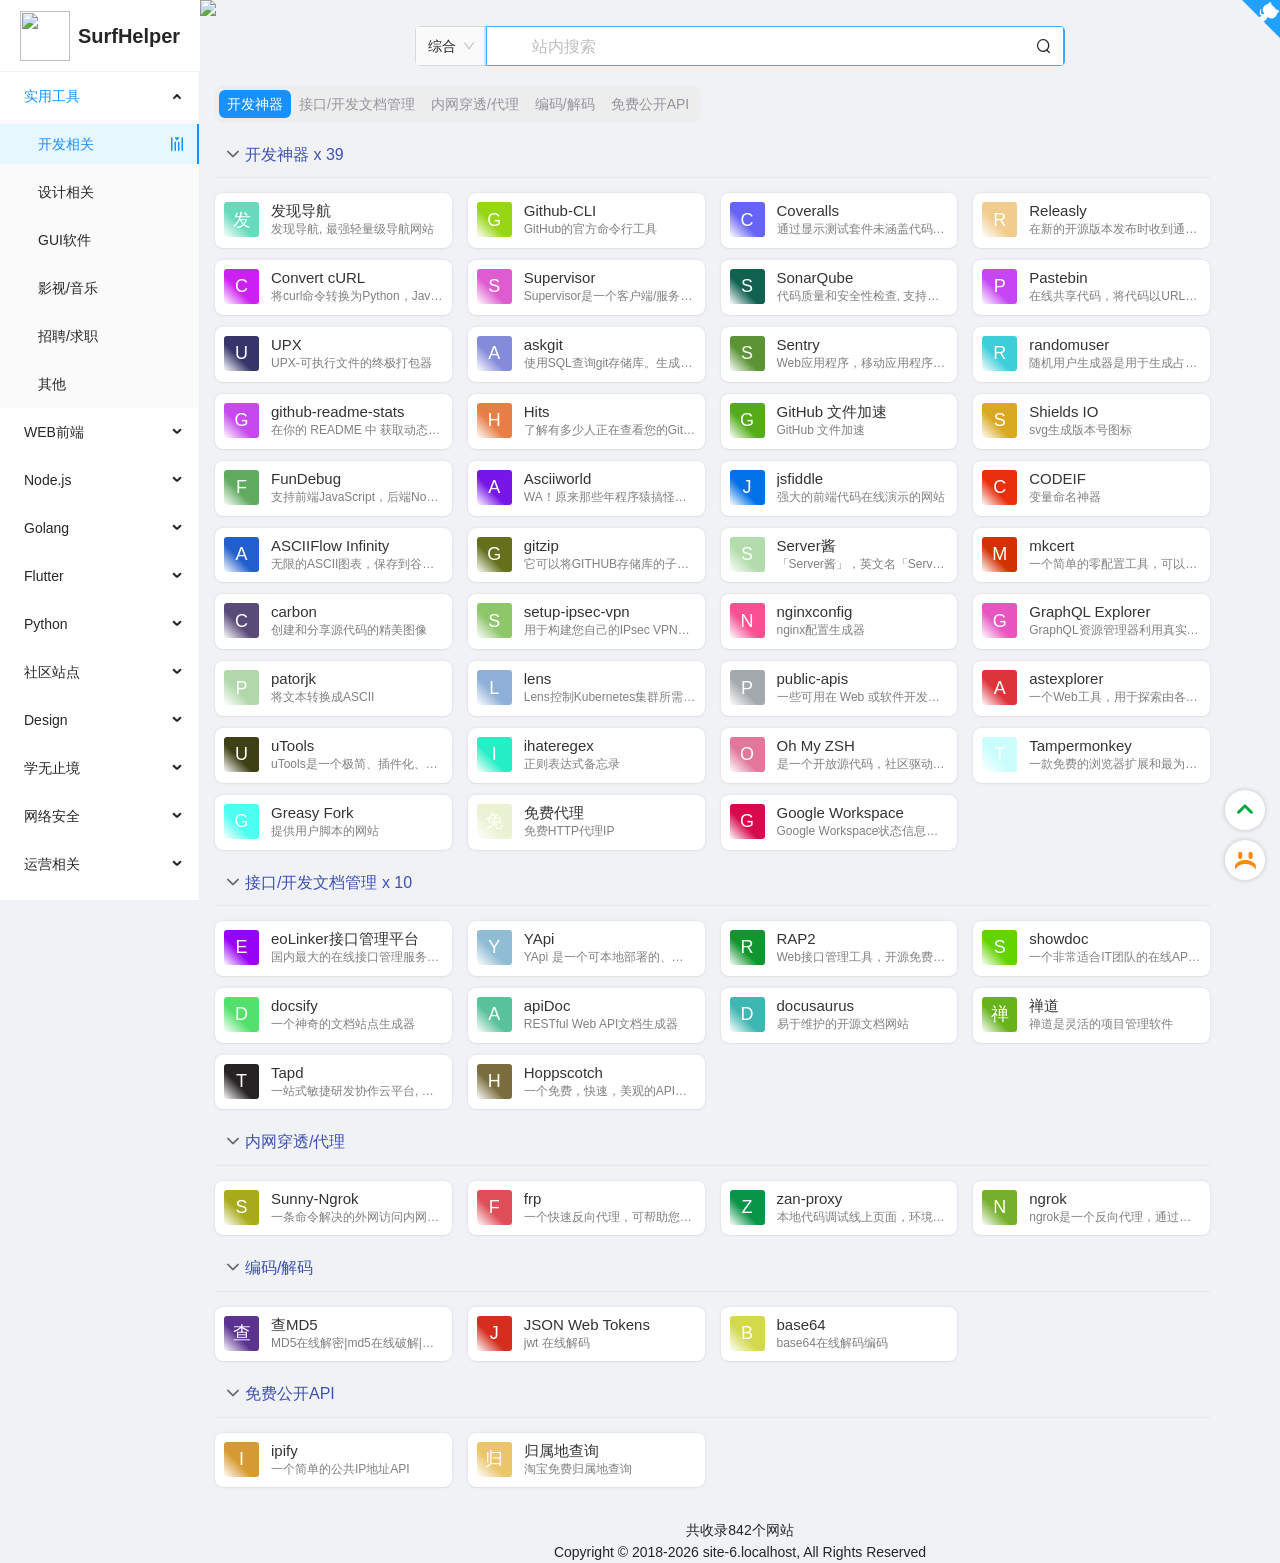
==== commit 0572d8c4: "Deploying to gh-pages from @ RiTian96/nav@e111d56422025d016f5a12f3a81367fec6e4c8f2 🚀" ====
--- a/index.html
+++ b/index.html
@@ -31,12 +31,12 @@
     <meta name="viewport" content="width=device-width, initial-scale=1, shrink-to-fit=no, minimum-scale=1.0, maximum-scale=1.0, user-scalable=no">
     <meta name="renderer" content="webkit">
     <!-- nav.config-start --><!-- https://github.com/xjh22222228/nav -->
-  <title>发现导航 - 精选实用导航网站</title>
-  <meta property="og:title" content="发现导航 - 精选实用导航网站">
-  <meta property="og:description" content="发现导航是一个轻量级免费且强大的导航网站">
+  <title>SurfHelper - 精选实用导航网站</title>
+  <meta property="og:title" content="SurfHelper - 精选实用导航网站">
+  <meta property="og:description" content="冲浪助手是一个轻量级免费且强大的导航网站">
   <meta property="og:type" content="website">
-  <meta name="description" content="发现导航是一个轻量级免费且强大的导航网站">
-  <meta name="keywords" content="免费导航,开源导航" id="xjh_2">
+  <meta name="description" content="冲浪助手是一个轻量级免费且强大的导航网站">
+  <meta name="keywords" content="SurfHelper,冲浪助手,RiTian96,RiTian,日天96,日天,nav,导航,免费导航,开源导航" id="xjh_2">
   <meta property="og:image" content="https://gcore.jsdelivr.net/gh/xjh22222228/public@gh-pages/nav/logo.svg">
   <link rel="icon" href="https://gcore.jsdelivr.net/gh/xjh22222228/public@gh-pages/nav/logo.svg">
   <link rel="apple-touch-icon" href="https://gcore.jsdelivr.net/gh/xjh22222228/public@gh-pages/nav/logo.svg">
@@ -58,7 +58,7 @@
 <section class="error"><div id="totalbase"><div id="animbase" v-pre><div id="base"><div id="baseshadow"></div><div class="helitop"><div class="wingbase"><div class="col1"></div><div class="col2"></div><div class="col3"></div><div class="col4"></div><div class="wing1"></div><div class="wing2"></div></div></div><div class="helifront"><div class="tailbase"><div class="tail1"><div class="tail21"></div><div class="tail22"></div><div class="tail23"></div><div class="tail24"><div class="tailwingbase"><div class="tail221"></div><div class="tail222"></div><div class="tail223"></div><div class="tail224"></div><div class="tailwing1"></div><div class="tailwing2"></div></div></div></div><div class="tail25"></div><div class="tail26"></div></div></div><div class="heliback"><div class="front1"></div><div class="front2"></div><div class="front3"></div><div class="front4"></div><div class="front5"></div></div><div class="helileft"></div><div class="heliright"></div><div class="helibottom"></div></div></div><div id="towerbase"><div class="tower1left"></div><div class="tower1right"></div><div class="tower2right"><div class="tower1window"></div></div><div class="tower1top"><div class="front1" @click="goHome"><div class="col1"></div><div class="col2"></div><div class="col3"></div><div class="col4"></div></div><div class="front2"></div><div class="front3"></div></div><div class="tower2top"></div><div class="tower2left"><div class="tower2window"></div></div></div></div></section><!-- nav.loading-end -->
     </app-xiejiahe>
     <!-- nav.seo-start -->
-<div data-url="https://github.com/xjh22222228/nav" data-server-time="1773927664280" data-a="x.i.e-jiahe" data-date="2026-03-19 21:41:04" id="META-NAV" style="z-index:-1;position:fixed;top:-10000vh;left:-10000vh;">
+<div data-url="https://github.com/xjh22222228/nav" data-server-time="1773929151313" data-a="x.i.e-jiahe" data-date="2026-03-19 22:05:51" id="META-NAV" style="z-index:-1;position:fixed;top:-10000vh;left:-10000vh;">
 <div>Dan</div><p>react作者的博客</p><div>王垠的博客</div><p>当然我在扯淡</p><div>谢家和的博客</div><p>WEB Developer</p><div>阮一峰的网络日志</div><p>阮一峰的网络日志</p><div>有赞技术团队</div><p>有赞技术团队</p><div>淘系前端团队</div><p>用技术为体验提供无限可能</p><div>字节跳动技术博客</div><p>字节跳动技术博客</p><div>腾讯IMWeb</div><p>Web前端 腾讯IMWeb 团队社区</p><div>凹凸实验室</div><p>O2面向多终端技术体系，致力于构建沉淀与分享包括但不限于交互、页面制作技巧...</p><div>Google Adsense</div><div>腾讯移动分析</div><p>腾讯移动分析是腾讯数据云，腾讯大数据战略的核心产品，提供app应用的移动统计分析，支持android/iOS平台，实现用户画像、数据可视化、数据挖掘、渠道效果分析等综合数据服务</p><div>Google Analytics</div><p>Google Analytics是一个收集数据并将其分析整理成实用报告的平台</p><div>金数据</div><p>金数据是人人可用的在线表单工具，帮助用户收集和管理日常工作中的数据，提升工作效率</p><div>问卷星</div><p>免费使用问卷星创建问卷调查、在线考试、360度评估等应用</p><div>百度搜索资源平台</div><p>百度搜索资源平台_让网站更具价值</p><div>CNZZ</div><p>CNZZ数据专家是全球最大的中文网站统计分析平台，为各类网站提供免费、安全、稳定</p><div>百度统计</div><p>全球最大的中文网站流量分析平台，帮助企业收集网站访问数据，提供流量趋势、来源分析...</p><div>Intranet_Penetration_Tips</div><p>内网渗透TIPS</p><div>SRC-experience</div><p>工欲善其事，必先利其器,一些src挖掘奇技淫巧，国外新技术的学习网站分享</p><div>Vulhub</div><p>基于docker和docker-compose的漏洞环境集合...</p><div>BurpSuitePro</div><p>免费的BurpSuitePro版本</p><div>fuzzDicts</div><p>Web Pentesting Fuzz 字典</p><div>在线子域名查询</div><p>在线子域名查询</p><div>xssor</div><p>编码/解码，Codz，探针</p><div>nmap</div><p>nmap是一个网络连接端扫描软件，用来扫描网上电脑开放的网络连接端</p><div>sqlmap</div><p>自动SQL注入和数据库接管工具</p><div>cmd5</div><p>md5在线解密破解,md5解密加密</p><div>xray</div><p>xray 安全评估工具</p><div>w9scan</div><p>一款全能型的网站漏洞扫描器，内置1200+插件可对网站进行一次规模的检测，功能包括但不限于web指纹检测、端口指纹检测、网站结构分析、各种流行的漏洞检测、爬虫以及SQL注入检测、XSS检测...</p><div>Security Headers</div><p>快速轻松地评估HTTP响应头的安全性</p><div>XSS平台-白帽安全测试</div><p>XSS平台是一个免费给白帽安全测试的平台</p><div>wireshark</div><p>是一个网络封包分析软件。网络封包分析软件的功能是撷取网络封包，并尽可能显示出最为详细的网络封包资料。Wireshark使用WinPCAP作为接口，直接与网卡进行数据报文交换</p><div>fiddler</div><p>Fiddler是一个用于HTTP调试的代理服务器应用程序</p><div>Pasteurize</div><p>XSS CTF</p><div>XSS测试</div><p>XSS小游戏</p><div>XSS-CTF</div><p>XSS-CTF 是一个练习和入门的XSS平台, 每一位WEB工程师都应具备的基础知识，提高网络安全意识</p><div>安全脉搏</div><p>高质量的全球互联网安全媒体和技术平台,安全爱好者们交流与分享前沿安全技术的最佳社区</p><div>全球被黑站点统计系统</div><p>主要通过网络搜集国内被黑网站信息，统计分析数据，为部署安全型网络提供强有力的依据...</p><div>安全周</div><p>关注安全资讯 专注资源共享</p><div>知道创宇</div><p>知道创宇，网络空间安全专家，长期致力于为政府、企业类客户提供完善的云安全解决方案</p><div>红黑联盟</div><p>红黑联盟作为老牌的信息安全网站,致力于培训电脑技术高手.网站集网络安全,系统网络,编程开发,网站建设等频道于一体</p><div>360网站安全检测</div><p>为站长免费提供了网站漏洞检测、网站漏洞修复、网站后门检测、木马查杀，网址安全查询等服务</p><div>安全联盟</div><p>安全联盟 - 国内最大的第三方网络安全数据共享交换平台</p><div>乌云网镜像</div><p>WooYun是一个位于厂商和安全研究者之间的漏洞报告平台,注重尊重,进步,与意义</p><div>algorithm-pattern</div><p>算法模板，最科学的刷题方式，最快速的刷题路径，你值得拥有~</p><div>数据结构和算法动态可视化</div><p>数据结构和算法动态可视化</p><div>CS-Notes</div><p>技术面试必备基础知识、Leetcode、计算机操作系统、计算机网络、系统设计、Java、Python、C++</p><div>牛客网</div><p>牛客网是互联网求职神器，C++、Java、前端、产品、运营技能学习/备考/求职题库</p><div>LeetCode</div><p>提高你的编码技能，快速找到一份工作。这是扩展你知识和为下一次面试做好准备的最佳地方。</p><div>W3Cschool</div><p>编程狮，是一个专业的W3C前端开发及编程入门学习平台</p><div>蓝桥</div><p>蓝桥是国内领先的IT在线编程及在线实训学习平台，专业导师提供精选的实践项目，创新的技术使得学习者无需配置繁琐的本地环境，随时在线流畅使用</p><div>网易云课堂</div><p>网易云课堂 - 领先的实用技能学习平台</p><div>合天网安实验室</div><p>合天网安实验室是支持在线实验的信息安全学习的大型服务平台</p><div>实验吧</div><p>实验吧是国内最大的在线虚拟机实验IT教育平台</p><div>i春秋</div><p>【i春秋】-专注网络安全_信息安全_白帽子的在线学习_教育_培训平台</p><div>腾讯课堂</div><p>腾讯课堂 - 专业的在线教育平台</p><div>极客学院</div><p>致力于“让IT学习更有效”，以实战为特色，为注重自我提升的IT从业者提供高品质职业教育</p><div>慕课网</div><p>慕课网-程序员的梦工厂</p><div>菜鸟教程</div><p>提供了编程的基础技术教程, 介绍了HTML、CSS、Javascript、Python，Java，Ruby，C，PHP , MySQL等各种编程语言的基础知识。 同时本站中也提供了大量的在线实例，通过实例，您可以更好的学习编程</p><div>Chrome Extension</div><p>谷歌浏览器扩展插件开发文档</p><div>YAML教程</div><p>YAML教程</p><div>Vscode Docs</div><p>Vscode 扩展开发文档</p><div>learnxinyminutes-docs</div><p>在Y分钟内学习X</p><div>Jenkins</div><p>Jenkins是开源CI&CD软件领导者， 提供超过1000个插件来支持构建、部署、自动化， 满足任何项目的需要</p><div>vimrc</div><p>vim配置参考手册</p><div>Peter Beverloo</div><p>Chrome浏览器命令参数参考手册</p><div>the-art-of-command-line</div><p>命令行的艺术</p><div>learn-regex</div><p>正则表达式学习</p><div>linux-command</div><p>Linux命令大全搜索工具，内容包含Linux命令手册、详解、学习、搜集</p><div>Devhints</div><p>WEB开发速查表，mysql/go/java/js/bash/react/git...</p><div>developer-roadmap</div><p>2020年成为网络开发人员的路线图</p><div>Linux 常用命令参考手册</div><p>Linux 常用命令参考手册</p><div>Refactoring.Guru</div><p>22种常用设计模式</p><div>IT-eBOOK</div><p>IT类技术书籍PDF</p><div>Zlibrary</div><p>Z-Library 项目部分. 全球最大的数字图书馆, 电子书</p><div>免费的编程中文书籍索引</div><p>免费的编程中文书籍索引</p><div>MySQL</div><p>MySQL数据库服务是一个完全托管的数据库服务，可使用世界上最受欢迎的开源数据库来部署云原生应用程序。 它是百分百由MySQL原厂开发，管理和提供支持</p><div>redis</div><p>Redis 是一个开源（BSD许可）的，内存中的数据结构存储系统，它可以用作数据库、缓存和消息中间件。 它支持多种类型的数据结构</p><div>Nginx开发从入门到精通</div><p>Nginx开发从入门到精通</p><div>nginx</div><p>nginx参考文档</p><div>growing-up</div><p>程序猿成长计划</p><div>Github - Actions</div><p>Github 官方Actions 资源列表</p><div>awesome-actions</div><p>精选的GitHub上很棒的Action列表</p><div>GitHub Docs</div><p>github 官方帮助文档</p><div>git-manual</div><p>Git常用命令参考手册 (推荐学习)</p><div>Docker-Compose</div><p>使用Docker定义和运行多容器应用程序</p><div>Docker Hub</div><p>Docker 镜像仓库</p><div>Docker官方映像文档</div><p>docker-library中的Docker官方映像文档</p><div>Docker — 从入门到实践</div><p>Docker — 从入门到实践</p><div>Color Hunt</div><p>Color Hunt是一个免费开放的平台，可通过数千种精选的时尚调色板来激发色彩灵感</p><div>fontspace</div><p>6500+免费字体下载</p><div>鹿班</div><p>鹿班 - 让设计更美好(阿里出品)</p><div>Ps Play</div><p>Ps Play - 移动设计零阻力</p><div>创客贴</div><p>一款简单易用、功能强大的线上图形设计工具</p><div>iconscount</div><p>免费下载图标，插图和库存照片</p><div>iconfont</div><p>阿里妈妈MUX倾力打造的矢量图标管理、交流平台</p><div>SVG Logos</div><p>超过1000+SVG Logos集合</p><div>shareicon</div><p>超过25万个icon免费集合</p><div>vectorlogo</div><p>3000多种精美的SVG徽标，非常适合您的自述文件或积分页面</p><div>icons8</div><p>下载免费图标，音乐，素材图片，矢量，UX插图和视频音乐</p><div>Collect UI</div><p>从每日ui档案库及其他收集的每日灵感。 根据Dribbble拍摄的照片，手工挑选，每天更新</p><div>GitHub Octodex</div><p>由GitHub Design团队创建和维护的所有吉祥物素材</p><div>UI中国用户体验设计平台</div><p>UI中国用户体验平台,中国用户体验联盟理事单位。国内极具影响力的设计平台之一。十多年来,携手会员150万+,共同致力于为设计师与企业搭建健康的设计生态！</p><div>unDraw</div><p>带有开源插图的设计项目，可满足您可以想象和创建的任何想法。 免费使用您的颜色创建漂亮的网站，产品和应用程序</p><div>稿定设计</div><p>电商素材、新媒体配图、手机海报等。</p><div>Unsplash</div><p>美丽，免费的照片。由世界上最慷慨的摄影师社区赠送。</p><div>Design Templates - Canva</div><p>设计模板 - Canva</p><div>ArtStation</div><p>ArtStation是游戏，电影，媒体和娱乐艺术家的展示平台。它使艺术家能够以流畅的方式展示他们的作品集，发现和保持灵感，并与新的机会联系起来。</p><div>万素网</div><p>万素网致力于为国内各行业设计师，网站编辑，新媒体工作人员提供免费png素材与背景图片服务</p><div>Dribbble</div><p>Dribbble是展示和宣传，推广，发现和探索设计的地方</p><div>花瓣网</div><p>花瓣，陪你做生活的设计师</p><div>千库网</div><p>致力于为设计师提供最优质的素材</p><div>觅元素</div><p>觅元素,为您提供免费设计元素,设计元素的资源站</p><div>Coding</div><p>面向开发者的云端开发平台，提供 git/svn 代码托管，代码质量分析，在线WebIDE，项目管理...</p><div>GitLab</div><p>用于仓库管理系统的开源项目，使用Git作为代码管理工具，并在此基础上搭建起来的web服务</p><div>码云</div><p>码云专为开发者提供稳定、高效、安全的云端软件开发协作平台</p><div>Github</div><p>面向开源及私有软件项目的托管平台</p><div>煎蛋</div><p>煎蛋以译介方式传播网络新鲜资讯</p><div>职Q</div><p>智联招聘旗下专业的招聘求职社交问答平台，覆盖了求职、招聘、职业规划、升职加薪、面试技巧、工作经验分享等热门话 题，涉及各种行业职场问题，1.5亿用户的职场社区</p><div>程序员客栈</div><p>程序员客栈是领先的程序员自由工作平台，未来互联网企业用人方式。提供优秀程序员为您进行网站建设制作、测试运维服务、人工智能AI、大数据区块链、软件开发等优质服务</p><div>Hacker News</div><p>Hacker News</p><div>小专栏</div><p>小专栏是一个专业人士的创作知识社区，在这里您可以看到各个领域最专业的专栏和观点</p><div>简书</div><p>简书是一个创作社区，任何人均可以在其上进行创作</p><div>知乎</div><p>知乎，中文互联网最大的知识分享和社交平台</p><div>V2EX</div><p>创意工作者们的社区</p><div>DEV Community</div><p>在这里程序员分享想法并帮助彼此成长</p><div>MDN web docs</div><p>Mozilla 开发者社区，是一个完整的学习平台，你可以在这里深入学习Web技术以及能够驱动Web的软件</p><div>众成翻译</div><p>中国最好的技术翻译社区，最懂译者的翻译平台，奇虎360最大前端团队“奇舞团”出品</p><div>React社区</div><p>React论坛社区</p><div>Stack Overflow</div><p>全球最大的技术问答网站，是一个与程序相关的IT技术问答网站</p><div>IMWeb</div><p>Web前端 腾讯IMWeb 团队社区</p><div>FreeBuf</div><p>FreeBuf黑客与极客,国内关注度最高的全球互联网安全媒体平台</p><div>吾爱破解</div><p>吾爱破解关注PC软件安全和移动安全领域，致力于软件安全与病毒分析的前沿</p><div>Node.js专业中文社区</div><p>国内最专业的 Node.js 开源技术社区，致力于 Node.js 的技术研究</p><div>黑客派</div><p>黑客派是程序员和设计师的聚集地，汇聚了严谨求实的工程师和富有创意的设计师</p><div>DiyCode1</div><p>致力于构建开发工程师高端交流分享社区</p><div>掘金</div><p>一个帮助开发者成长的社区</p><div>segmentfault</div><p>是中文领域最大的技术问答交流社区平台</p><div>awesome-python</div><p>精选的Python框架，库，软件和资源的精选清单。</p><div>cheatsheet</div><p>Python大全备忘单</p><div>awesome-python-cn</div><p>Python 资源大全中文版</p><div>What the f*ck Python!</div><p>一些有趣且鲜为人知的 Python 特性.</p><div>Python 入门指南</div><p>Python 入门指南</p><div>100天从新手到大师</div><p>Python - 100天从新手到大师</p><div>简明 Python 教程</div><p>旨在于介绍如何使用 Python 语言进行编程的自由图书。它以教材与指南的形式为入门者介绍 Python 语言。如果你对电脑知识的了解仅限于如何保存文本文件的话，那这本书就是为你准备的。</p><div>flask</div><p>用于构建Web应用程序的Python微框架。</p><div>Django</div><p>具有期限的完美主义者的Web框架。</p><div>JMESPath</div><p>JMESPath是JSON的查询语言</p><div>click</div><p>Python可组合命令行界面工具包</p><div>paramiko</div><p>领先的Python SSHv2协议库</p><div>tqdm</div><p>适用于Python和CLI的快速，可扩展的进度栏</p><div>colorama</div><p>Python中简单的跨平台彩色终端文本</p><div>Fire</div><p>Python Fire是一个用于从绝对任何Python对象自动生成命令行界面（CLI）的库。</p><div>rich</div><p>Rich是一个Python库，用于在终端中提供富文本和精美的格式。</p><div>pandas</div><p>功能强大的Python数据分析工具包</p><div>numpy</div><p>使用Python进行科学计算的基本软件包。</p><div>Pillow</div><p>友好的PIL前叉，是一个出色的图像处理库</p><div>beautifulsoup</div><p>可以从HTML或XML文件中提取数据的Python库</p><div>selenium</div><p>浏览器自动化框架和生态系统。</p><div>Scrapy</div><p>一个用于Python的快速高级Web爬虫框架。</p><div>aiohttp</div><p>用于asyncio和Python的异步HTTP客户端/服务器框架</p><div>requests</div><p>requests是一个简单而优雅的HTTP库。</p><div>PCU</div><p>python-check-updates, 检查 pip 当前依赖包最新版本</p><div>PyPi</div><p>使用Python软件包索引查找，安装和发布Python软件包</p><div>Python</div><p>是一种解释型、面向对象、动态数据类型的高级程序设计语言。</p><div>Best-Flutter-UI-Templates</div><p>Best-Flutter-UI-模板, 对所有人完全免费。其内置的Flutter Dart。</p><div>flutter_wanandroid</div><p>基于Google Flutter的WanAndroid客户端，支持Android和iOS。包括BLoC、RxDart 、国际化、主题色、启动页、引导页，拥有较好的项目结构&比较规范的代码</p><div>flutter-do</div><p>330+Widgets在线查看预览和使用。</p><div>awesome-flutter</div><p>很棒的清单，精选了最好的Flutter库，工具，教程，文章等</p><div>plugins</div><p>Flutter团队维护的Flutter插件</p><div>Flutter-Notebook</div><p>flutter相关功能demo的集合，它能够帮助您快速学习一些零碎的知识</p><div>flutter-go</div><p>flutter 开发者帮助 APP，包含 flutter 常用 140+ 组件的demo 演示与中文文档</p><div>samples</div><p>Flutter示例和演示的集合</p><div>Flutter实战</div><p>Flutter实战</p><div>Material Design</div><p>Material是一个由开源代码支持的设计系统，可以帮助团队构建高质量的数字体验</p><div>fluwx</div><p>Flutter版微信SDK.WeChat SDK for flutter.</p><div>dart-uuid</div><p>生成 RFC4122(v1,v4,v5) UUIDs</p><div>FlutterToast</div><p>适用于Flutter的Android Toast插件</p><div>flutter_swiper</div><p>flutter最强大的siwiper, 多种布局方式，无限轮播，Android和IOS双端适配</p><div>json_serializable</div><p>JSON序列化和反序列化的代码</p><div>flutter_pulltorefresh</div><p>一个提供上拉加载和下拉刷新的组件,同时支持Android和Ios</p><div>fish-redux</div><p>一个基于Redux状态管理的组合式flutter应用程序框架。它适用于建筑中型和大型应用。</p><div>dio</div><p>dio是一个强大的Dart Http请求库，支持Restful API、FormData、拦截器、请求取消、Cookie管理、文件上传/下载、超时、自定义适配器等</p><div>sqflite</div><p>SQLite flutter plugin</p><div>multi_image_picker</div><p>Flutter插件，可让您在iOS和Android上显示多图像选择器。</p><div>imei_plugin</div><p>用flutter在Android中获取imei的插件</p><div>Flutter Icon</div><p>Flutter内置Icon组件图标速查表</p><div>Flutter</div><p>Flutter是谷歌的移动UI框架，可以快速在iOS和Android上构建高质量的原生用户界面。 Flutter可以与现有的代码一起工作。在全世界，Flutter正在被越来越多的开发者和组织使用，并且Flutter是完全免费、开源的</p><div>Dart packages</div><p>Dart packages</p><div>DartPad</div><p>在线运行Dart语法</p><div>Dart</div><p>Dart语言</p><div>Gin实战</div><p>WEB 框架Gin实战</p><div>编码规范</div><p>Uber Go 语言编码规范</p><div>project-layout</div><p>Go标准布局结构，项目架构结构参考。</p><div>100天从新手到大师</div><p>Golang - 100天从新手到大师</p><div>Mastering GO2</div><p>Mastering Go 第二版中文版来袭！</p><div>Mastering GO</div><p>《Mastering GO》中文译本，《玩转 GO》。</p><div>Go语言高级编程</div><p>本书涵盖CGO、Go汇编语言、RPC实现、Web框架实现、分布式系统等高阶主题，针对Go语言有一定经验想深入了解Go语言各种高级用法的开发人员(不推荐新手)</p><div>Go语言101</div><p>一本着墨于Go语法语义以及运行时相关知识点的编程指导书（Go 1.15就绪）。 此书旨在尽可能地帮助Go程序员更深更全面地理解Go语言</p><div>Go语言之旅</div><p>本指南涵盖了该语言的大部分重要特性，主要包括：基础、方法和接口、并发等</p><div>Go by Example 中文版</div><p>Go by Example 是对 Go 基于实践的介绍，包含一系列带有注释说明的示例程序。</p><div>Go简易教程</div><p>《The Little Go Book》中文译本，中文正式名《Go简易教程》</p><div>Go WEB 编程</div><p>Golang电子书介绍如何使用Golang建立网络</p><div>Go语言圣经</div><p>Go语言圣经 《The Go Programming Language》 中文版本</p><div>Go 入门指南</div><p>《The Way to Go》中文译本，中文正式名《Go 入门指南》</p><div>delve</div><p>Delve是Go编程语言的调试器。</p><div>jaeger</div><p>分布式链路追踪</p><div>nuclei</div><p>Nuclei是基于模板的可配置目标扫描的快速工具，具有广泛的可扩展性和易用性。</p><div>The Go Playground</div><p>在线运行Golang</p><div>golangci-lint</div><p>Go的快速Linters Runner</p><div>json-to-go</div><p>在线 JSON 转 Struct结构体</p><div>gvm</div><p>Go版本管理器，类似 nvm</p><div>go-prompt</div><p>受python-prompt-toolkit启发，在Go中构建强大的交互式提示。</p><div>godotenv</div><p>从`.env`文件加载环境变量。</p><div>promptui</div><p>命令行应用程序的交互式提示</p><div>mpb</div><p>Go cli应用程序的多进度条</p><div>pb</div><p>Golang的控制台进度栏</p><div>cobra</div><p>Cobra既是用于创建功能强大的现代CLI应用程序的库，又是用于生成应用程序和命令文件的程序</p><div>cli</div><p>一个简单，快速且有趣的软件包，用于在Go中构建命令行应用</p><div>color</div><p>CLI 控制台颜色渲染工具库, 支持Windows</p><div>cors</div><p>使用net / http可配置的处理程序来处理CORS请求</p><div>colly</div><p>Colly提供了一个干净的界面来编写任何种类的爬虫</p><div>grpc-go</div><p>gRPC的Go语言实现。基于HTTP/2的RPC</p><div>resty</div><p>用于Go的简单HTTP和REST客户端库</p><div>casbin</div><p>权限管理库，支持Golang中的访问控制模型，如ACL，RBAC，ABAC</p><div>qrcode</div><p>二维码生成</p><div>cron</div><p>Go 实现的 cron 包</p><div>jwt-go</div><p>Golang 实现的 JSON WEB TOKEN</p><div>websocket</div><p>Go的一种快速，经过测试且广泛使用的WebSocket实现</p><div>email</div><p>Go强大而灵活的电子邮件库。</p><div>xlsx</div><p>xlsx是一个库，用于简化在Go程序中读写Microsoft Excel最新版本使用的XML格式。</p><div>go-micro</div><p>分布式系统开发框架</p><div>air</div><p>Go热重载</p><div>gopsutil</div><p>用于检索正在运行的进程和系统利用率（CPU，内存，磁盘，网络，传感器）的信息。它主要用于系统监视，概要分析和限制进程资源以及管理正在运行的进程</p><div>terminal</div><p>提供了用于处理终端的支持功能，这在UNIX系统上很常见</p><div>ip</div><p>获取公网IP地址、v4/v6</p><div>validator</div><p>基于标签对结构和各个字段实现值验证。</p><div>govalidator</div><p>参数验证程序，用于字符串，数字，切片和结构</p><div>xurls</div><p>从文本中提取Urls</p><div>go-yaml</div><p>yaml包使Go程序能够轻松地对yaml值进行编码和解码, 可以快速可靠地解析和生成YAML数据。</p><div>goquery</div><p>接近jQuery语法的DOM解析库</p><div>goldmark</div><p>用Go语言编写的markdown解析器。易于扩展，符合标准（CommonMark），结构合理。</p><div>blackfriday</div><p>Markdown处理器，安全、快速。</p><div>json-iterator</div><p>高性能100％兼容的“ encoding / json”替代产品</p><div>redis</div><p>用于Golang的类型安全的Redis客户端</p><div>pq</div><p>适用于database/sql的Pure Go Postgres驱动程序</p><div>sqlite3</div><p>sqlite3驱动程序</p><div>mysql</div><p>Go MySQL驱动程序是Go（golang）数据库/ sql包的MySQL驱动程序</p><div>ent</div><p>用于Go的简单但功能强大的实体框架，可轻松构建和维护具有大型数据模型的应用程序。</p><div>gorm</div><p>适用于Golang的绝佳ORM库，旨在对开发人员友好</p><div>zap</div><p>在Go中实现快速，结构化，水平的日志记录。</p><div>logrus</div><p>Go的结构化，可插入日志记录。</p><div>Fyne</div><p>基于Material Design的Go跨平台GUI</p><div>fiber</div><p>Fiber是一个受Express启发的Web框架，建立在Fasthttp（Go最快的HTTP引擎）的基础上。 旨在简化零内存分配和性能的情况，以便快速开发。</p><div>iris</div><p>最快的HTTP / 2 Go Web框架。AWS Lambda，gRPC，MVC，唯一路由器，Websocket，会话，测试套件，依赖注入等。expressjs和laravel的真正继承者|</p><div>echo</div><p>高性能，简约的Go Web框架</p><div>martini</div><p>Go的经典Web框架</p><div>beego</div><p>beego是用于Go编程语言的开源，高性能Web框架</p><div>gin</div><p>Gin是用Go（Golang）编写的Web框架。它具有类似于martini的API，其性能比httprouter快40倍。如果您需要性能和良好的生产率，您会喜欢Gin</p><div>Go标准库中文文档</div><p>Go标准库中文文档</p><div>Go语言中文网</div><p>Go语言中文网</p><div>Goproxy</div><p>中国最可靠的 Go 模块代理</p><div>awesome-go</div><p>精选的Go框架，库和软件的精选列表</p><div>go.dev</div><p>大规模构建快速，可靠，高效的软件</p><div>Golang</div><p>Go编程语言</p><div>Deno</div><p>适用于Deno的Visual Studio Code插件</p><div>Deno 标准库</div><p>Deno 标准库</p><div>Deno</div><p>一个安全的运行时的JavaScript和TypeScript</p><div>nrm</div><p>npm源快速切换， npm, cnpm, taobao, nj, 内网</p><div>cross-env</div><p>运行跨平台设置和使用环境变量的脚本</p><div>dotenv</div><p>从.env加载用于nodejs项目的环境变量</p><div>npm-run-all</div><p>一个CLI工具，可并行或顺序运行多个npm脚本</p><div>bundlephobia</div><p>找出在项目中添加新的依赖项的包大小</p><div>husky</div><p>husky 可以防止错误的 git commit, git push 等</p><div>npm-check-updates</div><p>查找package.json或bower.json允许的更新版本的软件包依赖项</p><div>pkg</div><p>将Node.js项目打包成可执行文件</p><div>nodemon</div><p>监视node.js应用程序中的任何更改并自动重新启动服务器 - 非常适合开发</p><div>Awehunt</div><p>npm包下载量曲线对比图</p><div>terser</div><p>适用于ES6+的JavaScript解析器，mangler和压缩器工具包</p><div>gh-pages</div><p>将文件发布到GitHub上的gh-pages分支的常规任务</p><div>nodemailer</div><p>发送来自Node.js的电子邮件 - 很容易就像蛋糕一样！</p><div>yeoman</div><p>一套用于自动化开发工作流程的工具</p><div>node-bunyan</div><p>用于node.js服务的简单快速的JSON日志记录模块</p><div>log4js-node</div><p>log4js 是一个 nodejs 日志管理工具，可以将日志以各种形式输出到各种渠道。</p><div>n</div><p>Node.js版本管理：无配置文件，无复杂的API，非常简单</p><div>nvs</div><p>Node Version Switcher - 用于在Node.js的版本和分支之间切换的跨平台工具(受到nvm的启发)</p><div>nvm-windows</div><p>适用于Windows的node.js版本管理实用程序</p><div>nvm</div><p>Node版本管理器 - 用于管理多个活动node.js版本的简单bash脚本</p><div>ndb</div><p>ndb是针对Node.js的改进调试体验，由Chrome DevTools启用</p><div>debug</div><p>一个微小的JavaScript调试工具，以Node.js核心的调试技术为模型。适用于Node.js和Web浏览器</p><div>node-inspector</div><p>Node.js调试器基于Blink Developer Tools</p><div>Express</div><p>Express - 快速、开放、极简的 Web 开发框架</p><div>Koa</div><p>Koa -- 基于Node.js 平台的下一代web开发框架</p><div>egg-mailer</div><p>基于 nodemailer 封装的参数验证插件</p><div>egg-validate</div><p>基于 parameter 封装的参数验证插件</p><div>Egg.js</div><p>Egg.js 为企业级框架和应用而生，我们希望由 Egg.js 孕育出更多上层框架，帮助开发团队和开发人员降低开发和维护成本</p><div>awesome-nestjs</div><p>NestJS的精选列表</p><div>nest</div><p>Nest 是一个用于构建高效，可扩展的 Node.js 服务器端应用程序的框架。它使用渐进式 JavaScript，内置并完全支持 TypeScript（但仍然允许开发人员使用纯 JavaScript 编写代码）并结合了 OOP（面向对象编程），FP（功能编程）和 FRP（功能反应编程）的元素</p><div>nwjs-ffmpeg-prebuilt</div><p>FFMpeg预构建的二进制文件具有专有的编解码器和构建窗口。</p><div>nw-builder</div><p>以编程方式或通过CLI 构建适用于Mac，Win和Linux的NW.js应用程序。</p><div>nw.js</div><p>从DOM/WebWorker层,直接调用所有的Node模块，使用现有的web技术，开启一个全新的编写应用的方式</p><div>menubar</div><p>Electron创建菜单栏桌面应用程序的高级方法。</p><div>electron-react-boilerplate</div><p>基于React可扩展跨平台应用程序的App</p><div>electron-builder</div><p>一个开箱即用的完整解决方案，用于将Electron, Proton Native or Muon 打包、构建成支持macOS, Windows and Linux三大系统的，可”自动更新”的可发布安装程序</p><div>electron-vue</div><p>基于 vue (基本上是它听起来的样子) 来构造 electron 应用程序的样板代码。</p><div>electron-installer-dmg</div><p>使用AppDMG为电子应用程序创建DMG安装程序</p><div>electron-packager</div><p>通过JS或CLI自定义和封装您的Electron应用程序与特定于操作系统的软件包（.app，.exe等）</p><div>Electron</div><p>使用 JavaScript, HTML 和 CSS 构建跨平台的桌面应用</p><div>jsdom</div><p>与Node.js一起使用的各种Web标准的JavaScript实现</p><div>morgan</div><p>Node.js的HTTP请求记录器中间件</p><div>fontmin</div><p>无缝缩小字体</p><div>node-printer</div><p>本机 node.js 打印机</p><div>figlet.js</div><p>用JavaScript编写的FIG驱动程序，旨在完全实现FIGfont规范, 生成ascii</p><div>acorn</div><p>一个小型，基于JavaScript的快速JavaScript解析器</p><div>js-yaml</div><p>JavaScript YAML解析器和转储器。非常快</p><div>bytes</div><p>用于解析字符串字节, b/kb/mb/gb/tb/pb</p><div>parameter</div><p>参数验证工具</p><div>passport</div><p>Node.js的简单，不显眼的身份验证</p><div>localtunnel</div><p>localtunnel将您的localhost暴露给世界，以便于测试和共享！无需混淆DNS或部署只是为了让其他人测试您的更改</p><div>qrcode-terminal</div><p>QRCode终端版</p><div>node-schedule</div><p>Node的类似cron-like和非not-cron-like的作业调度程序。</p><div>http-server</div><p>一个简单的零配置命令行http服务器</p><div>getmac</div><p>通过Node.js获取当前计算机的mac地址</p><div>nativefier</div><p>使任何网页成为桌面应用程序</p><div>node-uuid</div><p>在JavaScript中生成符合RFC的UUID</p><div>iconv-lite</div><p>纯JavaScript中转换字符编码。</p><div>node-xml2js</div><p>简单的XML到JavaScript对象转换器。它支持双向转换。使用sax-js和 xmlbuilder-js</p><div>mustache.js</div><p>使用JavaScript的无逻辑{{mustache}}模板</p><div>ejs</div><p>JavaScript模板引擎</p><div>handlebars</div><p>JavaScript模板引擎</p><div>yargs</div><p>通过解析参数并生成优雅的用户界面来帮助您构建交互式命令行工具。</p><div>chalk</div><p>终端字符串样式</p><div>node-clear</div><p>清空终端屏幕信息</p><div>minimist</div><p>解析参数选项</p><div>ssh2</div><p>用纯JavaScript编写的SSH2客户端和服务器模块，用于node.js</p><div>open</div><p>打开URL，文件，可执行文件等内容。跨平台。</p><div>node-qrcode</div><p>二维码生成</p><div>node-progress</div><p>node.js的灵活ascii进度条</p><div>node-semver</div><p>node的semver解析器</p><div>download-git-repo</div><p>下载并提取git存储库（GitHub，GitLab，Bitbucket）</p><div>shelljs</div><p>Node.js的可移植Unix shell命令</p><div>Inquirer.js</div><p>常用交互式命令行用户界面的集合</p><div>ora</div><p>优雅的终端微调器</p><div>commander.js</div><p>node.js命令行界面的完整解决方案，受Ruby指挥官的启发</p><div>cli-table3</div><p>带有Node.JS的CLI的漂亮unicode表</p><div>enquirer</div><p>时尚，直观和用户友好的提示</p><div>prompts</div><p>轻巧，美观和用户友好的交互式提示</p><div>Glob</div><p>匹配文件。 **/*.js</p><div>wechaty</div><p>是适用于微信个人帐户的Bot SDK ，可以帮助您创建6行javascript的机器人</p><div>wechat</div><p>微信公共平台消息接口服务中间件</p><div>wechat-api</div><p>微信公共平台API</p><div>wechat-oauth</div><p>微信公共平台OAuth接口消息接口服务中间件与API SDK</p><div>node-archiver</div><p>文件压缩</p><div>js-xlsx</div><p>SheetJS社区版 - 电子表格工具包</p><div>fs-extra</div><p>操作系统文件，用于替代内置的fs模块</p><div>node-xlsx</div><p>NodeJS excel文件解析器和构建器</p><div>recast</div><p>JavaScript AST转换器，非破坏性漂亮打印机和自动源映射生成器</p><div>esprima</div><p>ECMAScript解析基础架构，可进行多用途分析, 将代码转换成AST</p><div>http-proxy-middleware</div><p>用于连接，快速和浏览器同步的单线程node.js http-proxy中间件（基于node-http-proxy）</p><div>node-http-proxy</div><p>一个HTTP可编程代理库，支持websocket。它适用于实现反向代理和负载平衡器等组件</p><div>svg2png</div><p>使用PhantomJS将SVG转换为PNG</p><div>text-to-svg</div><p>将文本转换为SVG路径而不依赖于本机</p><div>ccap</div><p>node.js使用C++库CImg生成验证码，无需安装任何其他库或软件</p><div>svg-captcha</div><p>在node.js中生成svg验证码</p><div>node-canvas</div><p>node-canvas是Node.js的Cairo -backed Canvas实现。</p><div>node-redis</div><p>高性能Node.js Redis客户端。</p><div>knexjs</div><p>PostgreSQL，MySQL和SQLite3的查询构建器，旨在灵活，可移植且易于使用。</p><div>typeorm</div><p>ORM for TypeScript和JavaScript（ES7，ES6，ES5）。支持MySQL，PostgreSQL，MariaDB，SQLite，MS SQL Server，Oracle，WebSQL数据库。适用于NodeJS，浏览器，Ionic，Cordova和Electron平台</p><div>nedb</div><p>JavaScript数据库，用于Node.js，nw.js，electron和浏览器</p><div>objection.js</div><p>Objection.js是Node.js的一个ORM ，它旨在避免使用SQL和底层数据库引擎的全部功能，同时尽可能简单地将magic保持在最低限度。</p><div>ioredis</div><p>适用于Node.js，以性能为中心且功能齐全的Redis客户端。</p><div>mongoose</div><p>mongodb对象模型设计用于在异步环境中工作。</p><div>sequelize</div><p>基于 promise 的 Node.js ORM, 目前支持 Postgres, MySQL, SQLite 和 Microsoft SQL Server. 它具有强大的事务支持, 关联关系, 读取和复制等功能</p><div>node-mysql2</div><p>node.js的快速node-mysql兼容的mysql驱动程序</p><div>jest-extended</div><p>扩展 jest 匹配器</p><div>ts-jest</div><p>具有对Jest的Sourcemap支持的TypeScript预处理器</p><div>jest-puppeteer</div><p>使用Jest＆Puppeteer运行测试 🎪✨</p><div>testcafe</div><p>一个Node.js工具，用于自动化端到端Web测试</p><div>Jest</div><p>Jest是一个令人愉快的JavaScript测试框架，专注于简单性。</p><div>ava</div><p>未来的JavaScript测试运行器</p><div>chai</div><p>node.js的BDD/TDD断言框架和可以与任何测试框架配对的浏览器</p><div>Mocha</div><p>Node.js和浏览器的简单，灵活，有趣的JavaScript测试框架</p><div>cypress</div><p>对浏览器中运行的所有内容进行快速，轻松和可靠的测试，（类Puppeteer）</p><div>Puppeteer</div><p>Puppeteer是一个Node库，它提供了一个高级API来通过DevTools协议控制Chromium或Chrome</p><div>superagent-proxy</div><p>superagent代理扩展，这使您可以通过某种代理来代理HTTP请求</p><div>bent</div><p>带有async await的功能性JS HTTP客户端（Node.js和Fetch）</p><div>node-fetch</div><p>一个轻量级的模块，将window.fetch带到Node.js</p><div>axios</div><p>基于Promise的HTTP客户端，用于浏览器和node.js</p><div>superagent</div><p>一个小型渐进式客户端HTTP请求库，Node.js模块具有相同的API，具有许多高级HTTP客户端功能</p><div>request</div><p>简化的HTTP请求客户端</p><div>nodebestpractices</div><p>Node.js 最佳实践, 最大的汇集，且每周都在增长 - 当前，超过50个最佳实现，样式指南，架构建议已经呈现</p><div>Ghost</div><p>Ghost 是基于 Node.js 构建的开源博客平台。Ghost 具有易用的书写界面和体验,博客内容默认采用 Markdown 语法书写。Ghost 的目标是取代臃肿的 Wordpress</p><div>NodeBB</div><p>基于Node.js的论坛软件，为现代网站</p><div>nodebestpractices</div><p>最大的Node.js最佳实践列表</p><div>awesome-nodejs</div><p>Node.js软件包和资源</p><div>Yarn</div><p>快速、可靠、安全的依赖管理</p><div>validate-npm-package-name</div><p>给我一个字符串，我会告诉你它是否是有效的npm软件包名称</p><div>formstream</div><p>multipart / form-data编码流，用于文件上传的帮助程序。</p><div>urllib</div><p>在复杂的世界中请求HTTP(s)URL</p><div>npm1</div><p>npm是JavaScript世界的包管理工具,并且是 Node.js 平台的默认包管理工具</p><div>Node.js</div><p>Node.js® 是一个基于 Chrome V8 引擎 的 JavaScript 运行时</p><div>weekly</div><p>前端精读周刊</p><div>javascript-algorithms</div><p>JavaScript 算法与数据结构</p><div>Daily-Interview-Question</div><p>工作日每天一道前端大厂面试题，祝大家天天进步，一年后会看到不一样的自己</p><div>Airbnb JavaScript 编码规范</div><p>Airbnb JavaScript 编码规范</p><div>JavaScript 秘密花园</div><p>JavaScript 语言最古怪用法的文档集合</p><div>ecma262</div><p>ECMA-262的状态，流程和文档</p><div>ECMAScript Proposals</div><p>跟踪ECMAScript 提案</p><div>33-js-concepts</div><p>JavaScript开发者应懂的33个概念</p><div>30 seconds of code</div><p>精选的有用JavaScript代码段集合，您可以在30秒或更短的时间内理解这些代码段。</p><div>jsdoc</div><p>用于JavaScript的API文档生成器。</p><div>飞冰早报</div><p>飞冰早报</p><div>InterviewMap</div><p>打造最好的面试图谱</p><div>JavaScript Puzzlers</div><p>你真的了解JavaScript吗？来试试吧！</p><div>JavaScript教程</div><p>JavaScript 标准参考教程</p><div>ECMAScript 6入门</div><p>ECMAScript 6入门</p><div>现代 JavaScript 教程</div><p>以最新的 JavaScript 标准为基准。通过简单但足够详细的内容，为你讲解从基础到高阶的 JavaScript 相关知识</p><div>你不知道的JavaScript</div><p>你不知道的JavaScript</p><div>JavaScript 20 年</div><p>JavaScript 20 年</p><div>TypeScript 入门教程</div><p>TypeScript 入门教程</p><div>awesome-typescript</div><p>用于客户端和服务器端开发的强大TypeScript资源的集合。在TypeScript中编写精彩的JavaScript</p><div>typescript-eslint</div><p>Monorepo用于所有工具，使ESLint能够支持TypeScript</p><div>DefinitelyTyped</div><p>高质量TypeScript类型定义的存储库</p><div>TypeSearch</div><p>搜索typescript 类型包 @types/node</p><div>TypeScript</div><p>TypeScript 是一种由微软开发的自由和开源的编程语言，它是JavaScript的一个超集</p><div>学习CSS布局</div><p>学习CSS布局</p><div>css battle</div><p>在线比拼CSS</p><div>material-design-icons</div><p>Google的Material Design图标</p><div>ionicons</div><p>适用于Ionic Framework和Web应用程序的高级图标字体</p><div>LivIcons Evolution</div><p>会动的纯svg矢量图标库</p><div>Font Awesome</div><p>一套绝佳的图标字体库和CSS框架</p><div>iconfont</div><p>阿里妈妈MUX倾力打造的矢量图标管理、交流平台</p><div>cubic-bezier</div><p>在线制作CSS动画</p><div>vivify</div><p>Vivify是免费的CSS动画库。</p><div>autoprefixer</div><p>Autoprefixer是一款自动管理浏览器前缀的插件，它可以解析CSS文件并且添加浏览器前缀到CSS内容里</p><div>github-markdown-css</div><p>复制GitHub Markdown样式的最小CSS量</p><div>Hover</div><p>CSS3动力悬停效果的集合，适用于链接，按钮，徽标，SVG，特色图像等</p><div>normalize.css</div><p>使浏览器更加一致地呈现所有元素并符合现代标准。它只针对需要规范化的样式</p><div>Animate.css</div><p>CSS动画的跨浏览器库,简单易用</p><div>magic</div><p>CSS3动画特效</p><div>Less</div><p>Less 是一门 CSS 预处理语言,它扩展了 CSS 语言,增加了变量、Mixin、函数等特性</p><div>Sass</div><p>Sass 是成熟、稳定、强大的 CSS 扩展语言</p><div>Bootstrap</div><p>Bootstrap 是一个用于快速开发 Web 应用程序和网站的前端框架</p><div>jsfuck</div><p>JSFuck是基于JavaScript原子部分的深奥和教育性编程风格。它仅使用六个不同的字符来编写和执行代码。</p><div>jsbin</div><p>一个轻量级的html/css/js在线编辑器Debug调试器</p><div>HTML Reference</div><p>所有HTML元素和属性的免费指南参考</p><div>codesandbox</div><p>codesandbox是为Web应用程序定制的在线编辑器。</p><div>jsperf</div><p>jsPerf旨在提供一种简单的方法来创建和共享测试用例，通过运行基准测试来比较不同JavaScript代码段的性能</p><div>jsfiddle</div><p>强大的前端代码在线演示的网站</p><div>awesome-web-editor</div><p>开源web编辑器汇总列表</p><div>Character Entity Reference Chart</div><p>字符实体参考图，&gt;</p><div>Browserhacks</div><p>Browserhacks是来自各个互联网的浏览器特定CSS和JavaScript hacks的广泛列表。</p><div>前端兼容性查询</div><p>前端查询API各个厂商兼容性情况</p><div>FunDebug</div><p>支持前端JavaScript，后端Node.js以及微信小程序错误监控</p><div>cdnjs</div><p>面向Web开发人员的免费和开源公共Web CDN！</p><div>BootCDN</div><p>稳定、快速、免费的前端开源项目 CDN 加速服务</p><div>jsDelivr</div><p>jsDelivr – 开源 CDN</p><div>Staticfile CDN</div><p>免费CDN服务，包括 JavaScript、CSS、图片和 swf 等静态文件</p><div>VConsole</div><p>一个轻量、可拓展、针对手机网页的前端开发者调试面板</p><div>spy-debugger</div><p>微信调试，各种WebView样式调试、手机浏览器的页面真机调试。便捷的远程调试手机页面、抓包工具，支持：HTTP/HTTPS，无需USB连接设备</p><div>正则表达式在线测试</div><p>正则表达式在线测试</p><div>prettier</div><p>Prettier是一个固定的代码格式化程序。它通过解析代码并使用自己的规则重新打印它来强制执行一致的样式，这些规则考虑了最大行长度，并在必要时包装代码</p><div>JSON在线解析及格式化验证</div><p>json在线解析,json格式化,json格式验证,json转xml,xml转json</p><div>正则表达式验证器</div><p>验证JavaScript正则表达式</p><div>在线CSS阴影调试</div><p>CSS3 Box Shadow(阴影)效果在线调试工具</p><div>CSS Reference</div><p>css参考是一个免费的视觉指导css。它以最受欢迎的特性为特色，并用插图和动画示例对其进行说明</p><div>Loading集合</div><p>上千种Loading认你选</p><div>transfonter</div><p>字体图标转换Base64</p><div>SassMeister</div><p>将sass语法转换成CSS语法</p><div>CSS三角形產生器</div><p>CSS三角形產生器 - 使用純CSS繪畫三角形</p><div>px与em单位转换</div><p>px与em单位转换</p><div>Grabient</div><p>CSS渐变调试并生成CSS代码，还可以角度变换</p><div>CSS Gradient</div><p>CSS渐变调试并生成CSS代码</p><div>Animista</div><p>在线生成CSS动画</p><div>CSS渐变调试器</div><p>前端开发调试CSS渐变必备神器</p><div>CSS Sprites Generator</div><p>CSS雪碧图生成</p><div>CSS3 UI Lib</div><p>CSS动画集成、在线调试阴影</p><div>微信开放平台</div><p>微信开放平台</p><div>wechat-format</div><p>微信公众号排版编辑器，转换 Markdown 到微信特制的 HTML</p><div>微信开放社区</div><p>小程序开发者专区，微信公众平台,微信开放社区,开发者专区</p><div>awesome-wechat-weapp</div><p>微信小程序开发资源汇总</p><div>awesome-github-wechat-weapp</div><p>微信小程序开源项目库汇总</p><div>computed</div><p>小程序自定义组件 computed / watch 扩展</p><div>接口调试工具</div><p>微信公众平台接口调试工具</p><div>JS接口签名校验工具</div><p>微信 JS 接口签名校验工具</p><div>weapp-input-frame</div><p>验证码、支付密码输入框组件</p><div>ColorUI</div><p>鲜亮的高饱和色彩，专注视觉的小程序组件库</p><div>腾讯位置服务</div><p>微信小程序原生LBS能力的最佳拍档</p><div>echarts-for-weixin</div><p>ECharts 的微信小程序版本</p><div>mpvue-wxParse</div><p>适用于 Mpvue 的微信小程序富文本解析自定义组件</p><div>wxParse</div><p>wxParse-微信小程序富文本解析自定义组件，支持HTML及markdown解析</p><div>weui-wxss</div><p>这是一套基于样式库weui-wxss开发的小程序扩展组件库，同微信原生视觉体验一致的UI组件库</p><div>vant-weapp</div><p>轻量、可靠的小程序 UI 组件库</p><div>omix</div><p>腾讯原生小程序框架 OMIX 2.0</p><div>uni-app</div><p>uni-app 是使用 Vue 语法开发小程序、H5、App的统一框架</p><div>mpx</div><p>Mpx是一款致力于提高小程序开发体验的增强型小程序框架(滴滴出品，基于vue)</p><div>wepy</div><p>官方小程序组件化开发框架</p><div>mpvue</div><p>Vue.js 开发小程序的前端框架。框架基于 Vue.js 核心</p><div>小游戏开发</div><p>微信小游戏</p><div>小程序开发</div><p>微信小程序</p><div>material</div><p>Material Design是一个统一的视觉，动作和交互设计系统的规范，适用于不同的设备。</p><div>material</div><p>Material Design是一个统一的视觉，动作和交互设计系统的规范，适用于不同的设备。</p><div>primeng</div><p>PrimeNG是Angular的丰富UI组件的集合</p><div>element-angular</div><p>Element Angular组件库</p><div>ng-bootstrap</div><p>基于Bootstrap 4的Angular组件</p><div>NG-ZORRO</div><p>基于Ant Design的Angular企业级UI组件</p><div>augury</div><p>Angular调试和可视化工具</p><div>angular-cli</div><p>用于Angular CLI脚手架工具</p><div>Angular</div><p>一个框架，移动 & 桌面</p><div>创建nuxt的脚手架工具</div><p>create-nuxt-app</p><div>nuxt</div><p>Vue.js 通用应用框架</p><div>iview-admin</div><p>基于iView的Vue 2.0管理系统模板</p><div>vue-infinite-loading</div><p>Vue.js的无限滚动插件(支持向上和向下)</p><div>vue-scroller</div><p>Vue Scroller是Vonic UI 的基础组件。为了平滑滚动，拉动刷新和无限加载。</p><div>vue-meta</div><p>管理Vue 2.0组件中的页面元信息。支持SSR + Streaming</p><div>vue-awesome-swiper</div><p>基于swiper封装的轮播图组件</p><div>NutUI</div><p>一套京东风格的轻量级移动端Vue组件库</p><div>Mint UI</div><p>基于 Vue.js 的移动端组件库</p><div>Mand Mobile</div><p>面向金融场景的Vue移动端UI组件库，丰富、灵活、实用，快速搭建优质的金融类产品，让复杂的金融场景变简单</p><div>cube-ui</div><p>基于 Vue.js 实现的精致移动端组件库</p><div>vux</div><p>一个凑合的 Vue.js 移动端 UI 组件库</p><div>vant</div><p>轻量、可靠的移动端 Vue 组件库</p><div>buefy</div><p>Buefy是一个基于Bulma框架和设计的Vue.js响应式UI组件的轻量级库。</p><div>vue-material</div><p>Vue material简单，轻巧，完全符合Google Material Design规范</p><div>bootstrap-vue</div><p>BootstrapVue为Vue.js提供了最全面的Bootstrap 4组件和网格系统实现之一，并提供了广泛的自动WAI-ARIA可访问性标记</p><div>vuetify</div><p>让Vue和Material Design的强大力量在开发上助您一臂之力</p><div>Ant Design Vue</div><p>这里是 Ant Design 的 Vue 实现，开发和服务于企业级后台产品</p><div>Muse-UI</div><p>基于 Vue 2.0 优雅的 Material Design UI 组件库</p><div>Element Plus</div><p>支持Vue3.0的Element</p><div>Element</div><p>一套为开发者、设计师和产品经理准备的基于 Vue 2.0 的桌面端组件库</p><div>iView</div><p>一套基于 Vue.js 的高质量UI 组件库</p><div>Vue 组合式 API</div><p>Vue 组合式 API在线文档阅读</p><div>vite</div><p>Vite是一个经过验证的Web开发人员构建工具，可在开发过程中通过本机ES模块导入为您的代码提供服务，并将其与Rollup捆绑在一起进行生产</p><div>eslint-plugin-vue</div><p>Vue.js的官方ESLint插件</p><div>vue-class-component</div><p>用于类式Vue组件的ECMAScript / TypeScript装饰器。</p><div>Vue SSR</div><p>Vue服务端渲染、SEO解决方案</p><div>vuepress</div><p>Vue 驱动的静态网站生成器</p><div>vue-cli</div><p>Vue.js开发的标准脚手架工具</p><div>vue-devtools</div><p>vue.js调试工具</p><div>Vuex</div><p>Vuex 是一个专为 Vue.js 应用程序开发的状态管理模式。</p><div>Vue Router</div><p>Vue Router 是 Vue.js 官方的路由管理器</p><div>Vue.js</div><p>渐进式JavaScript 框架</p><div>react-app-rewired</div><p>覆盖create-react-app webpack配置而不弹出</p><div>ahooks</div><p>为 React Hooks 而生</p><div>nwb</div><p>适用于Web的React，Preact，Inferno和Vanilla JS应用，React库和其他npm模块的工具包，无需配置</p><div>next.js</div><p>服务端渲染框架、SEO解决方案</p><div>Mobx</div><p>简单、可扩展的状态管理</p><div>react-redux-typescript-guide</div><p>TypeScript中的React和 Redux - 使用说明</p><div>TypeScript-React-Starter</div><p>TypeScript和React的入门模板，带有详细的README，描述了如何将两者结合使用。</p><div>React.js 小书</div><p>这是一本关于 React.js 的小书</p><div>umi-plugin-cache-route</div><p>路由缓存，类似vue keep-alive</p><div>umijs/hooks</div><p>你可以将 umi hooks 使用在任何地方，和任意组件库搭配使用。虽然我们的代码示例都是基于 ant design 的，但是并不代表我们的 Hooks 只能和 ant design 配合使用</p><div>DvaJS</div><p>基于React和Redux的轻量级和elm风格框架</p><div>umijs</div><p>插件化的企业级前端应用框架。</p><div>Jest</div><p>Jest是一个令人愉快的JavaScript测试框架，专注于简单性。</p><div>enzyme</div><p>适用于React的JavaScript测试实用程序</p><div>ANT DESIGN PRO</div><p>开箱即用的中台前端/设计解决方案</p><div>react-rnd</div><p>一个可调整大小且可拖动的React组件。</p><div>react-beautiful-dnd</div><p>漂亮的和可访问的拖放列表</p><div>react-dnd</div><p>React DnD是一组React实用程序，可帮助您构建复杂的拖放接口，同时保持组件分离</p><div>react-move</div><p>一个React组件，它创建可移动，可拖动，可调整大小，可缩放，可旋转，可扭曲，可收缩，可分组，可捕捉。</p><div>formik</div><p>在React中轻松创建表单</p><div>react-live</div><p>一个用于实时编辑React组件的灵活组件库</p><div>react-virtualized</div><p>React组件可有效呈现大型列表和表格数据</p><div>react-data-grid</div><p>使用React构建的类似于Excel的网格组件，具有编辑器，键盘导航，复制和粘贴等功能</p><div>react-intl</div><p>国际化React应用程序。这个库提供了React组件和一个API，用于格式化日期，数字和字符串，包括复数形式和处理翻译</p><div>react-color</div><p>react 拾色器</p><div>react-slick</div><p>react走马灯组件</p><div>react-draggable</div><p>一个简单的组件，用于使元素可拖动</p><div>BizCharts</div><p>基于G2和React的强大数据可视化库</p><div>react-json-view</div><p>JSON查看器</p><div>recharts</div><p>基于 React和D3 的组合式图表库</p><div>Fusion Design</div><p>基于React构建的Web可配置组件库</p><div>react-keeper</div><p>一个react路由库，更适合移动端使用，拥有缓存等功能</p><div>video-react</div><p>网络视频播放器使用React库从头开始构建HTML5世界</p><div>Ant Motion</div><p>使用 Ant Motion 能够快速在 React 框架中使用动画,我们提供了单项，组合动画，以及整套解决方案</p><div>react-swipe</div><p>基于swipe.js封装的react组件/走马灯</p><div>React Loadable</div><p>用于加载具有promise的组件的更高阶组件 - 路由懒加载</p><div>react-transition-group</div><p>当React组件进入或离开DOM时执行动画的简单方法</p><div>React Helmet</div><p>这个可重用的反应组件将管理对文档头的所有更改</p><div>react-image-crop</div><p>用于React的响应式图像裁剪工具</p><div>React Helmet</div><p>这个可重用的反应组件将管理对文档头的所有更改</p><div>Ant Design Mobile</div><p>一个基于 Preact / React / React Native 的 UI 组件库</p><div>chakra-ui</div><p>适用于您的React应用程序的简单，模块化和可访问的UI组件</p><div>rsuite</div><p>React Suite 是一套 React 组件库，为后台产品而生。同时也是一个具有贴心设计以及对开发者友好的 UI 框架</p><div>React95</div><p>装修一新的现代的应用程序做出React Windows95的UI组件。</p><div>zent</div><p>Zent 是有赞 PC 端 WebUI 规范的 React 实现，提供了一整套基础的 UI 组件以及一些常用的业务组件</p><div>@alifd/next</div><p>@alifd/next 是 Alibaba Fusion Design 的官方 React 实现, 赋能企业中后台产品开发</p><div>evergreen</div><p>Evergreen是一个React UI框架，用于在Web上构建雄心勃勃的产品。由Segment带给您。</p><div>react-bootstrap</div><p>基于Bootstrap 3构建的组件库</p><div>element</div><p>elementUI组件库</p><div>MATERIAL-UI</div><p>React 组件用于更快速、更简便的 web 开发。你也可以建立你自己的设计系统，或者从 Material Design 开始</p><div>Ant Design</div><p>Ant Design - A UI Design Language</p><div>ant-design-mobile-rn</div><p>一个基于 React Native 的 UI 组件库</p><div>expo</div><p>用于制作跨平台移动应用程序的Expo平台</p><div>React Navigation</div><p>为您的本地应用程序提供路由和导航</p><div>React Native</div><p>使用React构建原生APP程序的框架</p><div>redux-saga</div><p>一个旨在使应用程序副作用（即异步事物，如数据获取和不纯的东西，如访问浏览器缓存）更容易管理，执行更高效，易于测试，以及更好地处理故障的库</p><div>redux-thunk</div><p>Redux的Thunk中间件, 用于处理异步逻辑</p><div>redux-actions</div><p>Redux的Flux标准action实用程序(用于生成action)</p><div>React Redux</div><p>Redux的官方React绑定(通常配合redux使用)</p><div>create-react-app</div><p>React官方脚手架</p><div>Redux</div><p>React 状态管理</p><div>React Router</div><p>React 路由管理</p><div>React</div><p>用于构建用户界面的 JavaScript 库</p><div>bootstrap-tour</div><p>使用Twitter Bootstrap Popovers快速方便地进行产品浏览</p><div>shepherd</div><p>引导您的用户浏览您的应用程序</p><div>introjs</div><p>为您的网站和项目提供新功能介绍和逐步用户指南的更好方法</p><div>localForage</div><p>离线存储，使用简单但功能强大的API包装IndexedDB，WebSQL或localStorage。</p><div>yup</div><p>无效的简单对象架构验证</p><div>async-validator</div><p>异步验证器</p><div>validator.js</div><p>字符串验证插件、表单验证</p><div>joi</div><p>对象模式验证</p><div>DSBridge-Android</div><p>一个现代的跨平台JavaScript桥接，通过它您可以在JavaScript和本机之间同步或异步地调用彼此的功能</p><div>JsBridge</div><p>android java和javascript桥接，灵感来自微信webview jsbridge</p><div>uikit</div><p>一款轻量级、模块化的前端框架可快速构建强大的web前端界面</p><div>d3</div><p>借助SVG，Canvas和HTML使数据栩栩如生。</p><div>incubator-echarts</div><p>浏览器的功能强大的交互式图表和可视化库</p><div>flowy</div><p>创建流程图的最小JavaScript库</p><div>three.js</div><p>JavaScript 3D引擎</p><div>APlayer</div><p>哇，这么可爱的HTML5音乐播放器</p><div>DPlayer</div><p>哇，这么可爱的HTML5 danmaku视频播放器</p><div>howler.js</div><p>现代 Web 音频 javascript 库</p><div>viewerjs</div><p>javascript图片预览</p><div>PhotoSwipe</div><p>适用于移动和桌面的JavaScript图像库, 图片预览</p><div>jsPDF</div><p>一个使用JavaScript生成PDF的库</p><div>FileSaver.js</div><p>客户端保存文件的解决方案，非常适合在客户端上生成文件的Web应用程序</p><div>filepond</div><p>灵活而有趣的JavaScript文件上传库</p><div>ViewerJS</div><p>JavaScript中的文档阅读器, pdf/ppt/opt/odt等文件渲染成HTML</p><div>pdfmake</div><p>纯JavaScript中的客户端/服务器端PDF打印, HTML转换Pdf</p><div>webuploader</div><p>百度出品，采用大文件分片并发上传，极大的提高了文件上传效率。</p><div>pdf.js</div><p>PDF.js是一个使用HTML5构建的可移植文档格式（PDF）查看器</p><div>crypto-js</div><p>加密标准的JavaScript库</p><div>jsSHA</div><p>SHA-1，SHA-224，SHA3-224，SHA-256，SHA3-256，SHA-384，SHA3-384，SHA-512，SHA3-512，SHAKE128 ，和SHAKE256以及HMAC</p><div>js-base64</div><p>JavaScript的Base64实现</p><div>js-sha1</div><p>JavaScript的简单SHA1哈希函数支持UTF-8编码。</p><div>JavaScript-MD5</div><p>JavaScript MD5实现。兼容服务器端环境，如node.js，RequireJS等模块加载器和所有Web浏览器</p><div>Hover-Buttons</div><p>hover动画CSS / SCSS按钮</p><div>anime</div><p>轻量级的JavaScript动画库。它适用于任何CSS属性，单个CSS转换，SVG或任何DOM属性以及JavaScript对象</p><div>velocity</div><p>加速JavaScript动画</p><div>Waves</div><p>受Google材质设计启发的点击效果, 波纹效果</p><div>wow.js</div><p>基于Animate.css,向下滚动页面时显示CSS动画,轻松自定义动画设置：样式，延迟，长度，偏移，迭代...</p><div>js-lingui</div><p>JavaScript的可读，自动化和优化（5 kb）国际化</p><div>i18next</div><p>i18next是一个非常流行的国际化框架，适用于浏览器或任何其他JavaScript环境（例如，node.js）。</p><div>hammer.js</div><p>一个用于多点触摸手势的javascript库</p><div>ua-parser-js</div><p>用于从userAgent字符串检测浏览器，引擎，操作系统，CPU和设备类型/模型。支持浏览器和node.js环境</p><div>Numeral-js</div><p>一个用于格式化和处理数字的javascript库</p><div>nanoid</div><p>一个很小的，安全的，URL友好的，唯一的JavaScript字符串ID生成器。</p><div>qiankun</div><p>为微型前端提供快速，简单和完整的解决方案</p><div>single-spa</div><p>使微前端变得简单</p><div>dom-to-image</div><p>使用HTML5 canvas从DOM节点生成图像</p><div>hotkeys</div><p>强大的Javascript库，用于捕获键盘输入和输入的按键组合。它没有依赖性。</p><div>lunr.js</div><p>Lunr.js是一个用于浏览器的小型全文本搜索库。它为JSON文档建立索引，并提供一个简单的搜索界面来检索与文本查询最匹配的文档</p><div>exif-js</div><p>用于读取EXIF图像元数据的JavaScript库</p><div>json-bigint</div><p>带有bigints支持的JSON.parse / stringify</p><div>Clamp.js</div><p>JS版本的多行文本溢出省略</p><div>easy-mock</div><p>Easy Mock 是一个可视化，并且能快速生成模拟数据的持久化服务</p><div>progressbar</div><p>可以轻松地为Web创建响应式和时尚的进度栏。动画即使在移动设备上也表现良好</p><div>shake.js</div><p>监听手机设备摇动</p><div>autosize</div><p>autosize是一个小的独立脚本，可以自动调整textarea域的高度以适合文本</p><div>path-to-regexp</div><p>将字符串路径转换成正则表达式</p><div>copy-to-clipboard</div><p>简单的模块公开copy功能，它将尝试使用execCommand与特定于IE的clipboardData接口的回退，最后，通常prompt使用适当的文本内容和消息</p><div>decimal.js</div><p>JavaScript的任意精度Decimal类型 (0.1+0.2=0.3)</p><div>ramda</div><p>适用于JavaScript程序员的实用函数库</p><div>ms</div><p>使用此包可以轻松地将各种时间格式转换为毫秒。</p><div>pinyinjs</div><p>一个实现汉字与拼音互转的小巧web工具库</p><div>better-scroll</div><p>灵感来自iscroll，它具有更好的滚动性能</p><div>mescroll</div><p>精致的下拉刷新和上拉加载 js框架.支持vue,完美运行于移动端和主流PC浏览器</p><div>js-xss</div><p>根据白名单过滤HTML(防止XSS攻击)</p><div>lib-flexible</div><p>可伸缩布局方案, 淘宝rem解决方案</p><div>clipboard.js</div><p>现代复制到剪贴板。没有Flash。只需3kb gzipped。</p><div>JsBarcode</div><p>易于使用但功能强大的条形码生成器，适用于Web和Node.js</p><div>dayjs</div><p>使用与Moment.js兼容的API来解析，验证，操作和显示现代浏览器的日期和时间</p><div>html2canvas</div><p>最流行的JavaScript屏幕截图</p><div>iNotify</div><p>JS实现浏览器标题闪烁，滚动，语音提示，Chrome/Safari/FireFox/IE通知</p><div>nprogress</div><p>顶部加载进度条</p><div>prism</div><p>轻巧，强大，优雅的代码语法高亮</p><div>GITALK</div><p>凹凸实验室出品的一款基于 Github Issue 和 Preact 开发的评论插件</p><div>Mock.js</div><p>生成随机数据，拦截 Ajax 请求</p><div>qs</div><p>具有嵌套支持的查询字符串解析器</p><div>js-cookie</div><p>一个简单，轻量级的JavaScript API，用于处理浏览器cookie</p><div>moment.js</div><p>一个轻量级的JavaScript日期库，用于解析，验证，操作和格式化日期</p><div>Layer</div><p>丰富多样的Web弹出层组件,可轻松实现Alert/Confirm/Prompt/普通提示/页面区块/iframe/tips等等几乎所有的弹出交互</p><div>fastclick</div><p>Polyfill 解决移动端具有300ms延迟的库</p><div>Swiper</div><p>轻量级的移动设备触控滑块的js框架，使用硬件加速过渡</p><div>Lodash</div><p>Lodash是一个一致性、模块化、高性能的 JavaScript 实用工具库</p><div>AntV</div><p>AntV 是蚂蚁金服全新一代数据可视化解决方案</p><div>rough-notation</div><p>一个小的JavaScript库，用于在网页上创建手绘动画并为其添加动画效果</p><div>formilyjs</div><p>Formily 是一个由阿里巴巴集团多 BU 共建的面向中后台复杂场景的表单解决方案，它也是一个表单框架</p><div>Sortable</div><p>一个JavaScript库，用于在现代浏览器和触摸设备上对拖放列表进行重新排序</p><div>sweetalert</div><p>JavaScript Alert 的漂亮替代品</p><div>Faker</div><p>在Node.js和浏览器中生成大量逼真的假数据</p><div>standard</div><p>JavaScript样式指南，带有linter和自动代码修复程序</p><div>rollup</div><p>Rollup 是一个 JavaScript 模块打包器，可以将小块代码编译成大块复杂的代码，例如 library 或应用程序</p><div>MUI</div><p>MUI: 最接近原生APP体验的高性能前端框架</p><div>Mocha</div><p>Mocha是JavaScript的一种单元测试框架，既可以在浏览器环境下运行，也可以在Node.js环境下运行</p><div>stylelint</div><p>一个强大的现代样式风格的linter</p><div>ESLint</div><p>可组装的JavaScript和JSX检查工具</p><div>Babel</div><p>用于编写下一代 JavaScript 的编译器</p><div>webpack</div><p>webpack是一个模块打包器</p><div>jQuery</div><p>jQuery是一个JavaScript函数库</p><div>临时邮箱</div><p>10分钟邮箱，临时邮箱，临时邮，临时电子邮箱，24小时邮箱，一次性邮箱，匿名邮箱，安全邮箱</p><div>iptv</div><p>收集来自世界各地的5000多个公共IPTV频道</p><div>在线文件编码识别</div><p>在线文件编码识别</p><div>VVV文档在线导出工具</div><p>免费下载百度文库文档</p><div>AI人工智能图片放大</div><p>Bigjpg - 使用开源waifu2x人工智能深度卷积神经网络（CNN）智能无损免费放大图片</p><div>sejda</div><p>在线HTML转换pdf</p><div>360查字体</div><p>360查字体 - 查版权，免纠纷</p><div>表格工具</div><p>一个功能强大的在线表格编辑器，支持Excel、Markdown、JSON、CSV、HTML等格式的相互转换</p><div>拷贝兔</div><p>跨平台分享工具，纯Web，IOS，MAC，Linux，Android互传</p><div>imgURL</div><p>ImgURL是一个简单、纯粹的图床程序，让个人图床多一个选择</p><div>Emoji searcher</div><p>Emoji表情大全</p><div>石墨文档</div><p>一款轻便、简洁的在线协作文档工具，PC端和移动端全覆盖，支持多人同时对文档编辑和评论...</p><div>Unsplash Source</div><p>随机生成图片链接</p><div>Cool Backgrounds</div><p>生成非常酷的彩色背景图像</p><div>Smallpdf</div><p>压缩pdf、各种文件格式转换pdf</p><div>easyicon</div><p>在线图标转换ico、icns</p><div>Picdiet</div><p>独特且强悍的JavaScript算法，能极速压缩80%的图片大小，而不损害其质量</p><div>云转换</div><p>在线免费转换视频,音频,YouTube视频到文字,视频到文字,音频到文字,语音转换成文字</p><div>求是潮云U盘</div><p>临时文件上传, 快速和稳定</p><div>语雀</div><p>优雅高效的在线文档编辑与协同工具，让每个企业轻松拥有文档中心 - 阿里巴巴</p><div>天眼查</div><p>人人都在用商业安全工具_企业信息查询_公司查询_工商查询_企业信用信息查询系统</p><div>淘捏捏</div><p>淘宝信誉查询 - 淘捏捏卖家工具箱 淘宝信誉查询_淘宝信用查询_淘宝小号查询_淘宝黑号查询</p><div>Feed 验证器</div><p>验证RSS是否符合标准规范</p><div>草料二维码</div><p>用专业的二维码产品帮助企业创造价值</p><div>Squoosh</div><p>在浏览器中用不同的编解码器压缩和比较图像(Google出品)</p><div>TinyPNG</div><p>智能PNG和JPEG压缩，以质量和文件大小的完美平衡来优化您的图像</p><div>看准网</div><p>看准网★中国领先的职场信息平台,专注于公司评论,晒工资,工资待遇,面试,公司福利等.您可以在看准网上匿名分享您的职业信息</p><div>程序员找工作黑名单</div><p>有些事情，应该被记住</p><div>ResumeSample</div><p>程序员简历模板系列, WEB/IOS/Android/C++/node等以及通用程序员简历模板</p><div>BOSS直聘</div><p>BOSS直聘是权威领先的招聘网，开启人才网招聘求职新时代，让求职者与Boss直接开聊、加快面试、即时反馈，找工作就来BOSS直聘和Boss开聊吧</p><div>前程无忧</div><p>招聘网,人才网,求职,找工作</p><div>智联招聘</div><p>智联招聘，更懂你的价值</p><div>自由的音乐</div><p>自由的音乐是一个免费试听并下载全网音乐的网站</p><div>kk高清影院</div><p>kk高清影院,1080p电影下载,高清电影迅雷下载,免费高清电影网</p><div>蜜蜂剪辑</div><p>免费在线视频剪辑、视频制作、视频剪切、视频转gif等实用功能</p><div>全民vip视频在线解析</div><p>免费全网VIP视频会员免广告看电影！优酷vip解析，爱奇艺vip解析，腾讯vip解析，乐视vip解析，芒果vip解析</p><div>疯狂影视搜索</div><p>疯狂影视搜索是一款全能影视搜索引擎，帮你找到最新影视资源，一站拥有无尽影视资源</p><div>斗鱼</div><p>斗鱼 - 每个人的直播平台</p><div>Youtube</div><p>全球最大的视频网站</p><div>爱奇艺</div><p>拥有海量、优质、高清的网络视频的大型视频网站，专业的网络视频播放平台</p><div>哔哩哔哩</div><p>国内知名的视频弹幕网站，这里有最及时的动漫新番，最棒的ACG氛围，最有创意的Up主</p><div>clash</div><p>Go中基于规则的隧道</p><div>v2ray</div><p>用于构建代理绕过网络限制的平台。</p><div>向日葵</div><p>向日葵远程控制软件是一款免费的集远程控制电脑手机、远程桌面连接、远程开机、远程管理、支持内网穿透的一体化远程控制管理工具软件</p><div>TeamViewer</div><p>TeamViewer远程连接控制软件是一款随时随地连接到远程桌面电脑、移动设备及Iot,让远程连接过程更加的快速和安全,轻松实现对文件、网络及程序的实时支持或访问。</p><div>tableplus</div><p>用于关系数据库的现代，本地且友好的GUI工具：MySQL，PostgreSQL，SQLite等</p><div>DataGrip</div><p>jetbrains出品的数据库管理系统</p><div>Robo 3T</div><p>一个现代，强大且由社区驱动的MongoDB管理工具</p><div>Sequel Pro</div><p>Sequel Pro是一个快速，易于使用的Mac数据库管理应用程序，用于处理MySQL数据库。</p><div>RedisDesktopManager</div><p>Redis Desktop Manager（又名RDM）—是用于Windows，Linux，MacOS和iPadOS的快速Redis数据库管理应用程序。</p><div>DBeaver</div><p>适用于开发人员，数据库管理员，分析师和所有需要使用数据库的人员的免费的多平台数据库工具。支持所有流行的数据库：MySQL，PostgreSQL，SQLite，Oracle，DB2，SQL Server，Sybase，MS Access，Teradata，Firebird，Apache Hive，Phoenix，Presto等</p><div>mumu Android模拟器</div><p>网易MuMu[手游模拟器][安卓模拟器]</p><div>parallels</div><p>Mac和Windows虚拟化|管理Mac|VDI和RDS解决方案</p><div>vmware</div><p>利用VMware提供的软件定义的云，移动性，网络和安全解决方案来建立您的数字基础。</p><div>Listary</div><p>Listary是Windows的革命性搜索实用程序，它使休闲用户和高级用户都能快速找到文件并启动应用程序！</p><div>hyper</div><p>基于WEB技术的终端</p><div>obsproject</div><p>免费和开源软件，用于视频录制和实时流。</p><div>zenmap</div><p>开源免费的网络发现工具，通过它能够找出网络上在线的主机，并测试主机上哪些端口处于监听状态，接着通过端口确定主机上运行的应用程序类型与版本信息，最后利用它还能侦测出操作系统的类型和版本</p><div>Vscode</div><p>VScode是一款轻量级的编辑器，自由。 建立在开源上。 无处不在。</p><div>Kap</div><p>使用Web技术构建的开源屏幕录像机。</p><div>Keka</div><p>macOS文件存档器, 储存更多，私密分享</p><div>Tunnelblick</div><p>适用于macOS的免费开源OpenVPN VPN客户端服务器软件。</p><div>charles</div><p>Charles是HTTP代理/ HTTP监视器/反向代理，使开发人员可以查看其计算机与Internet之间的所有HTTP和SSL / HTTPS通信。这包括请求，响应和HTTP标头（其中包含cookie和缓存信息）。</p><div>Sourcetree</div><p>美丽的Git GUI中的简单性和强大功能</p><div>iterm2</div><p>iTerm2是Terminal的替代品，是iTerm的后续产品</p><div>Typeora</div><p>Typora是一款跨平台的最小Markdown编辑器，可为Markdown读者和作家提供无缝的体验</p><div>Bitwarden</div><p>个人和企业在任何设备上存储，共享和保护敏感数据的最简单，最安全的方法</p><div>图片裁剪</div><p>在线裁剪照片大小尺寸</p><div>鹿班</div><p>鹿班 - 让设计更美好(阿里出品)</p><div>launchaco</div><p>免费在线制作LOGO</p><div>UZER.ME</div><p>超级应用空间致力于全生命周期的文档管理,无需安装,即可在线编辑Office, CAD,PS等任意格式文档,支持远程协作,全文检索,版本管理,权限管理,安全外发等.提高工作效率,降低安全风险</p><div>稿定抠图</div><p>稿定设计是一款专为淘宝店主、新媒体运营人员和修图爱好者打造的免费在线抠图工具。</p><div>CLIPPING MAGIC</div><p>删除图像背景在线。使背景透明，白色等编辑，裁剪，旋转，固定颜色，添加阴影，一款在线抠图工具</p><div>在线制作图表</div><p>信息图表是一种易于使用的信息图表和图表制造商。创建和分享美丽的信息图表，在线报告和互动地图。在这里做你自己</p><div>创客贴</div><p>一款简单易用、功能强大的线上图形设计工具</p><div>小智LOGO</div><p>LOGO在线制作神器 - 3分钟完成LOGO设计在线生成</p><div>墨刀</div><p>原型设计工具，web原型设计工具，app原型设计工具</p><div>声享</div><p>在线制作 PPT，让分享更有价值</p><div>幕布</div><p>极简大纲笔记 | 一键生成思维导图</p><div>Zeplin</div><p>为设计师和前端而生的协作应用</p><div>蓝湖</div><p>蓝湖是一款设计图共享平台,帮助互联网团队管理设计图</p><div>ProcessOn</div><p>免费在线作图工具,UML作图,UI界面原型设计,iOS原型设计,BPMN,流程图,思维导图,多人协作绘图</p><div>draw</div><p>免费的在线图表软件，用于制作流程图、流程图、组织图、UML、ER和网络图</p><div>归属地查询</div><p>淘宝免费归属地查询</p><div>ipify</div><p>一个简单的公共IP地址API</p><div>base64</div><p>base64在线解码编码</p><div>JSON Web Tokens</div><p>jwt 在线解码</p><div>查MD5</div><p>MD5在线解密|md5在线破解|批量破解md5网站</p><div>ngrok</div><p>ngrok是一个反向代理，通过在公共的端点和本地运行的 Web 服务器之间建立一个安全的通道。ngrok可捕获和分析所有通道上的流量，便于后期分析和重放</p><div>zan-proxy</div><p>本地代码调试线上页面，环境再也不是问题</p><div>frp</div><p>一个快速反向代理，可帮助您将NAT或防火墙后面的本地服务器暴露给Internet。</p><div>Sunny-Ngrok</div><p>一条命令解决的外网访问内网问题，无需任何配置，下载客户端之后直接一条命令让外网访问您的内网不再是距离</p><div>Hoppscotch</div><p>一个免费，快速，美观的API请求构建器，供10万多个开发人员使用。(原名叫 Postwoman)</p><div>Tapd</div><p>一站式敏捷研发协作云平台, 凝聚腾讯研发方法及敏捷实践精髓, 助力企业研发更高效、协作更敏捷</p><div>禅道</div><p>禅道是灵活的项目管理软件</p><div>docusaurus</div><p>易于维护的开源文档网站</p><div>apiDoc</div><p>RESTful Web API文档生成器</p><div>docsify</div><p>一个神奇的文档站点生成器</p><div>showdoc</div><p>一个非常适合IT团队的在线API文档、技术文档工具</p><div>RAP2</div><p>Web接口管理工具，开源免费，接口自动化，MOCK数据自动生成，自动化测试，企业级管理。阿里妈妈MUX团队出品</p><div>YApi</div><p>YApi 是一个可本地部署的、打通前后端及QA的、可视化的接口管理平台</p><div>eoLinker接口管理平台</div><p>国内最大的在线接口管理服务方案供应商</p><div>Google Workspace</div><p>Google Workspace状态信息中心</p><div>免费代理</div><p>免费HTTP代理IP</p><div>Greasy Fork</div><p>提供用户脚本的网站</p><div>Tampermonkey</div><p>一款免费的浏览器扩展和最为流行的用户脚本管理器</p><div>Oh My ZSH</div><p>是一个开放源代码，社区驱动的框架，用于管理zsh配置。</p><div>ihateregex</div><p>正则表达式备忘录</p><div>uTools</div><p>uTools是一个极简、插件化、跨平台的现代桌面软件。通过自由选配丰富的插件，打造你得心应手的工具集合</p><div>astexplorer</div><p>一个Web工具，用于探索由各种解析器生成的AST</p><div>public-apis</div><p>一些可用在 Web 或软件开发的开放 API 接口</p><div>lens</div><p>Lens控制Kubernetes集群所需的唯一IDE。它是适用于MacOS，Windows和Linux操作系统的独立应用程序。它是开源的，免费的。</p><div>patorjk</div><p>将文本转换成ASCII</p><div>GraphQL Explorer</div><p>GraphQL资源管理器利用真实的、实时的生产数据</p><div>nginxconfig</div><p>nginx配置生成器</p><div>setup-ipsec-vpn</div><p>用于构建您自己的IPsec VPN服务器的脚本，在Ubuntu，Debian和CentOS上使用IPsec / L2TP和Cisco IPsec</p><div>carbon</div><p>创建和分享源代码的精美图像</p><div>mkcert</div><p>一个简单的零配置工具，可以使用您喜欢的任何名称制作本地可信赖的SSL开发证书</p><div>Server酱</div><p>「Server酱」，英文名「ServerChan」，是一款「程序员」和「服务器」之间的通信软件。</p><div>gitzip</div><p>它可以将GITHUB存储库的子文件夹/子目录作为zip并下载</p><div>ASCIIFlow Infinity</div><p>无限的ASCII图表，保存到谷歌驱动器，调整大小，自由绘制，并直接输出到文本/HTML。</p><div>CODEIF</div><p>变量命名神器</p><div>jsfiddle</div><p>强大的前端代码在线演示的网站</p><div>Asciiworld</div><p>WA！原来那些年程序猿搞怪的注释都在这里</p><div>FunDebug</div><p>支持前端JavaScript，后端Node.js以及微信小程序错误监控</p><div>Shields IO</div><p>svg生成版本号图标</p><div>GitHub 文件加速</div><p>GitHub 文件加速</p><div>Hits</div><p>了解有多少人正在查看您的GitHub项目的简单方法</p><div>github-readme-stats</div><p>在你的 README 中 获取动态生成的 GitHub 统计信息</p><div>randomuser</div><p>随机用户生成器是用于生成占位符用户信息的免费API。 获取个人资料照片，姓名等。 对于人们来说，就像Lorem Ipsum。</p><div>Sentry</div><p>Web应用程序，移动应用程序和游戏的实时崩溃报告。</p><div>askgit</div><p>使用SQL查询git存储库。生成报告，执行状态检查，分析代码库。</p><div>UPX</div><p>UPX-可执行文件的终极打包器</p><div>Pastebin</div><p>在线共享代码，将代码以URL形式发送以便查看</p><div>SonarQube</div><p>代码质量和安全性检查, 支持所有开发人员编写更干净，更安全的代码。</p><div>Supervisor</div><p>Supervisor是一个客户端/服务器系统，允许其用户监视和控制类似UNIX的操作系统上的多个进程。</p><div>Convert cURL</div><p>将curl命令转换为Python，JavaScript，PHP，R，Go，Rust，Dart，JSON，Ansible，Elixir。</p><div>Releasly</div><p>在新的开源版本发布时收到通知，直接发送到您的电子邮件中。</p><div>Coveralls</div><p>通过显示测试套件未涵盖代码的哪些部分，我们可以帮助您自信地交付代码。免费提供开源软件库</p><div>Github-CLI</div><p>GitHub的官方命令行工具</p><div>发现导航</div><p>发现导航, 最强轻量级导航网站</p></div><!-- nav.seo-end -->
-  <link rel="modulepreload" href="chunk-HK7GZJ2C.js"><link rel="modulepreload" href="chunk-Y5HNIGTB.js"><link rel="modulepreload" href="chunk-4YBWHELB.js"><link rel="modulepreload" href="chunk-RXEYUKLJ.js"><link rel="modulepreload" href="chunk-USQ6SN6J.js"><link rel="modulepreload" href="chunk-CXSKCMYG.js"><link rel="modulepreload" href="chunk-SDGNBKR6.js"><link rel="modulepreload" href="chunk-PK3T5ELO.js"><link rel="modulepreload" href="chunk-QKJQ2SMM.js"><link rel="modulepreload" href="chunk-4BSZHSDV.js"><script src="polyfills-5ENLFR3L.js" type="module"></script><script src="main-WXQVPBZV.js" type="module"></script></body>
+  <link rel="modulepreload" href="chunk-2ELJTEOA.js"><link rel="modulepreload" href="chunk-AHLJSU4P.js"><link rel="modulepreload" href="chunk-HDGXNRNO.js"><link rel="modulepreload" href="chunk-FDJPUKJ2.js"><link rel="modulepreload" href="chunk-4FB3HCO5.js"><link rel="modulepreload" href="chunk-MVVWRLYD.js"><link rel="modulepreload" href="chunk-KOZGUC5O.js"><link rel="modulepreload" href="chunk-TZIIPTRX.js"><link rel="modulepreload" href="chunk-OSOVENHO.js"><link rel="modulepreload" href="chunk-YLMJQXSF.js"><script src="polyfills-5ENLFR3L.js" type="module"></script><script src="main-XM4LHRAI.js" type="module"></script></body>
 </html>
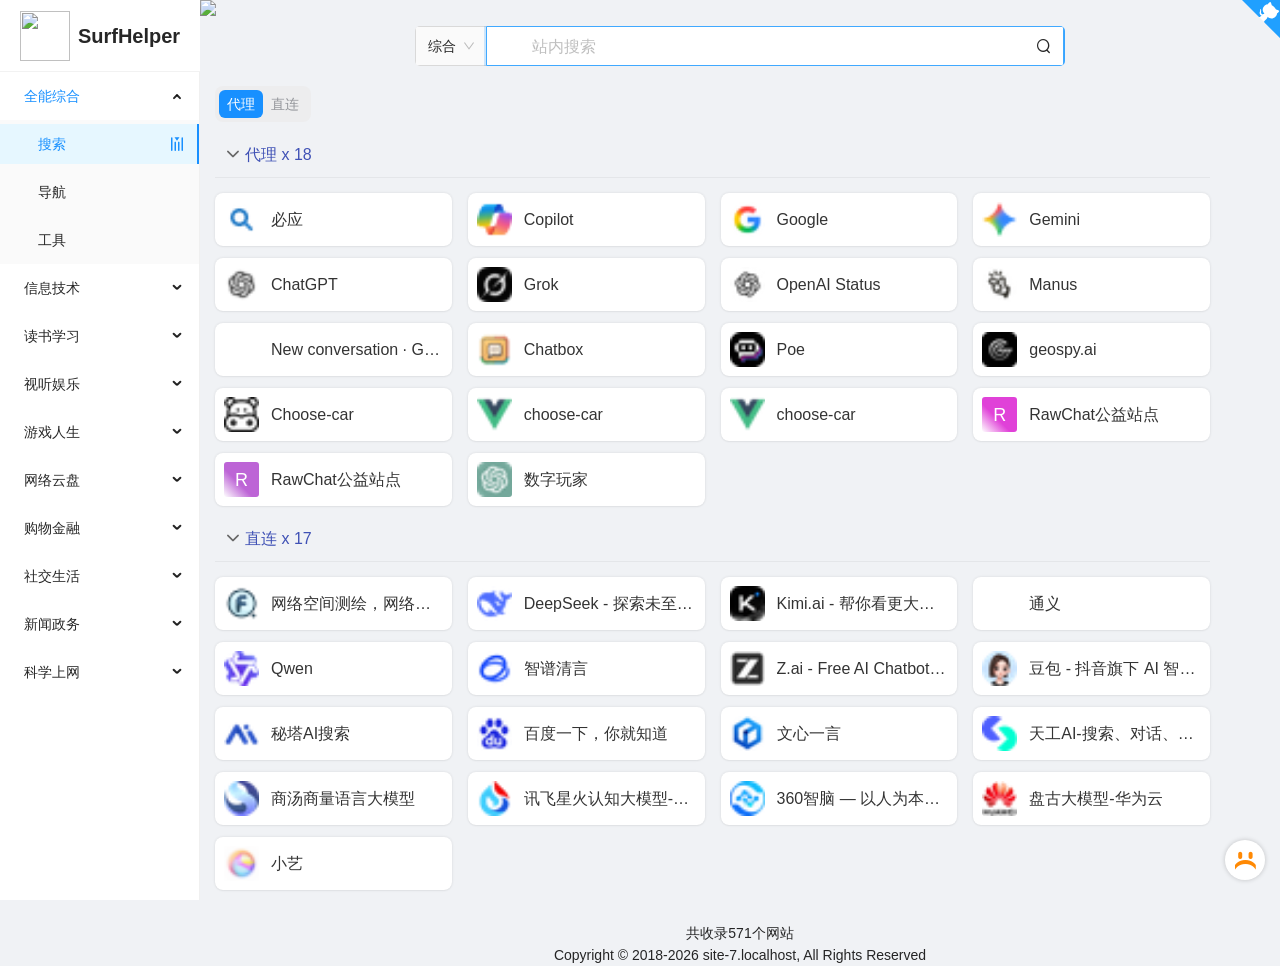
==== commit 47ae041b: "Deploying to gh-pages from @ RiTian96/nav@141075a7e7e714f20732dc14f102f7e5ca4880f8 🚀" ====
--- a/index.html
+++ b/index.html
@@ -47,7 +47,7 @@
     <!-- nav.pwa-start --><script>window.__PWA_ENABLE__=false;</script><!-- nav.pwa-end -->
     <link rel="manifest" href="manifest.webmanifest">
     <meta name="theme-color" content="#fff">
-  <style>@layer properties;@layer theme,base,components,utilities;@layer theme{:root{--font-sans:ui-sans-serif, system-ui, sans-serif, "Apple Color Emoji", "Segoe UI Emoji", "Segoe UI Symbol", "Noto Color Emoji";--font-mono:ui-monospace, SFMono-Regular, Menlo, Monaco, Consolas, "Liberation Mono", "Courier New", monospace;--color-red-400:oklch(70.4% .191 22.216);--color-red-500:oklch(63.7% .237 25.331);--color-orange-400:oklch(75% .183 55.934);--color-green-600:oklch(62.7% .194 149.214);--color-gray-500:oklch(55.1% .027 264.364);--color-gray-600:oklch(44.6% .03 256.802);--color-neutral-400:oklch(70.8% 0 0);--color-black:#000;--color-white:#fff;--spacing:.25rem;--text-xs:.75rem;--text-xs--line-height:calc(1 / .75);--text-base:1rem;--text-base--line-height:1.5 ;--font-weight-bold:700;--ease-in-out:cubic-bezier(.4, 0, .2, 1);--default-transition-duration:.15s;--default-transition-timing-function:cubic-bezier(.4, 0, .2, 1);--default-font-family:var(--font-sans);--default-mono-font-family:var(--font-mono)}}@layer base{*,:after,:before{box-sizing:border-box;margin:0;padding:0;border:0 solid}html{line-height:1.5;-webkit-text-size-adjust:100%;tab-size:4;font-family:var(--default-font-family, ui-sans-serif, system-ui, sans-serif, "Apple Color Emoji", "Segoe UI Emoji", "Segoe UI Symbol", "Noto Color Emoji");font-feature-settings:var(--default-font-feature-settings, normal);font-variation-settings:var(--default-font-variation-settings, normal);-webkit-tap-highlight-color:transparent}}@layer utilities{}@-webkit-keyframes nprogress-spinner{0%{-webkit-transform:rotate(0deg)}to{-webkit-transform:rotate(360deg)}}html,body{width:100%;height:100%}*,*:before,*:after{box-sizing:border-box}html{font-family:sans-serif;line-height:1.15;-webkit-text-size-adjust:100%;-ms-text-size-adjust:100%;-ms-overflow-style:scrollbar;-webkit-tap-highlight-color:rgba(0,0,0,0)}@-ms-viewport{width:device-width}body{margin:0;color:#000000d9;font-size:14px;font-family:-apple-system,BlinkMacSystemFont,Segoe UI,Roboto,Helvetica Neue,Arial,Noto Sans,sans-serif,"Apple Color Emoji","Segoe UI Emoji",Segoe UI Symbol,"Noto Color Emoji";font-variant:tabular-nums;line-height:1.5715;background-color:#fff;font-feature-settings:"tnum"}p{margin-top:0;margin-bottom:1em}html{--antd-wave-shadow-color:#1890ff;--scroll-bar:0}:root{--componentHeight:155px}html{-ms-text-size-adjust:100%;-webkit-text-size-adjust:100%}body{min-height:100vh;-webkit-font-smoothing:antialiased;-moz-osx-font-smoothing:grayscale;-webkit-overflow-scrolling:touch;font-size:14px}section{display:block}@property --tw-rotate-x{syntax:"*";inherits:false;}@property --tw-rotate-y{syntax:"*";inherits:false;}@property --tw-rotate-z{syntax:"*";inherits:false;}@property --tw-skew-x{syntax:"*";inherits:false;}@property --tw-skew-y{syntax:"*";inherits:false;}@property --tw-border-style{syntax:"*";inherits:false;initial-value:solid;}@property --tw-font-weight{syntax:"*";inherits:false;}@property --tw-outline-style{syntax:"*";inherits:false;initial-value:solid;}@property --tw-blur{syntax:"*";inherits:false;}@property --tw-brightness{syntax:"*";inherits:false;}@property --tw-contrast{syntax:"*";inherits:false;}@property --tw-grayscale{syntax:"*";inherits:false;}@property --tw-hue-rotate{syntax:"*";inherits:false;}@property --tw-invert{syntax:"*";inherits:false;}@property --tw-opacity{syntax:"*";inherits:false;}@property --tw-saturate{syntax:"*";inherits:false;}@property --tw-sepia{syntax:"*";inherits:false;}@property --tw-drop-shadow{syntax:"*";inherits:false;}@property --tw-drop-shadow-color{syntax:"*";inherits:false;}@property --tw-drop-shadow-alpha{syntax:"<percentage>";inherits:false;initial-value:100%;}@property --tw-drop-shadow-size{syntax:"*";inherits:false;}@property --tw-ease{syntax:"*";inherits:false;}@layer properties{@supports ((-webkit-hyphens: none) and (not (margin-trim: inline))) or ((-moz-orient: inline) and (not (color:rgb(from red r g b)))){*,:before,:after{--tw-rotate-x:initial;--tw-rotate-y:initial;--tw-rotate-z:initial;--tw-skew-x:initial;--tw-skew-y:initial;--tw-border-style:solid;--tw-font-weight:initial;--tw-outline-style:solid;--tw-blur:initial;--tw-brightness:initial;--tw-contrast:initial;--tw-grayscale:initial;--tw-hue-rotate:initial;--tw-invert:initial;--tw-opacity:initial;--tw-saturate:initial;--tw-sepia:initial;--tw-drop-shadow:initial;--tw-drop-shadow-color:initial;--tw-drop-shadow-alpha:100%;--tw-drop-shadow-size:initial;--tw-ease:initial}}}</style><link rel="stylesheet" href="styles-MBPXZRIB.css" media="print" onload="this.media='all'"><noscript><link rel="stylesheet" href="styles-MBPXZRIB.css"></noscript></head>
+  <style>@layer properties;@layer theme,base,components,utilities;@layer theme{:root{--font-sans:ui-sans-serif, system-ui, sans-serif, "Apple Color Emoji", "Segoe UI Emoji", "Segoe UI Symbol", "Noto Color Emoji";--font-mono:ui-monospace, SFMono-Regular, Menlo, Monaco, Consolas, "Liberation Mono", "Courier New", monospace;--color-red-400:oklch(70.4% .191 22.216);--color-red-500:oklch(63.7% .237 25.331);--color-orange-400:oklch(75% .183 55.934);--color-green-600:oklch(62.7% .194 149.214);--color-gray-500:oklch(55.1% .027 264.364);--color-gray-600:oklch(44.6% .03 256.802);--color-neutral-400:oklch(70.8% 0 0);--color-black:#000;--color-white:#fff;--spacing:.25rem;--text-xs:.75rem;--text-xs--line-height:calc(1 / .75);--text-base:1rem;--text-base--line-height:1.5 ;--font-weight-bold:700;--ease-in-out:cubic-bezier(.4, 0, .2, 1);--default-transition-duration:.15s;--default-transition-timing-function:cubic-bezier(.4, 0, .2, 1);--default-font-family:var(--font-sans);--default-mono-font-family:var(--font-mono)}}@layer base{*,:after,:before{box-sizing:border-box;margin:0;padding:0;border:0 solid}html{line-height:1.5;-webkit-text-size-adjust:100%;tab-size:4;font-family:var(--default-font-family, ui-sans-serif, system-ui, sans-serif, "Apple Color Emoji", "Segoe UI Emoji", "Segoe UI Symbol", "Noto Color Emoji");font-feature-settings:var(--default-font-feature-settings, normal);font-variation-settings:var(--default-font-variation-settings, normal);-webkit-tap-highlight-color:transparent}}@layer utilities{}@-webkit-keyframes nprogress-spinner{0%{-webkit-transform:rotate(0deg)}to{-webkit-transform:rotate(360deg)}}html,body{width:100%;height:100%}*,*:before,*:after{box-sizing:border-box}html{font-family:sans-serif;line-height:1.15;-webkit-text-size-adjust:100%;-ms-text-size-adjust:100%;-ms-overflow-style:scrollbar;-webkit-tap-highlight-color:rgba(0,0,0,0)}@-ms-viewport{width:device-width}body{margin:0;color:#000000d9;font-size:14px;font-family:-apple-system,BlinkMacSystemFont,Segoe UI,Roboto,Helvetica Neue,Arial,Noto Sans,sans-serif,"Apple Color Emoji","Segoe UI Emoji",Segoe UI Symbol,"Noto Color Emoji";font-variant:tabular-nums;line-height:1.5715;background-color:#fff;font-feature-settings:"tnum"}html{--antd-wave-shadow-color:#1890ff;--scroll-bar:0}:root{--componentHeight:155px}html{-ms-text-size-adjust:100%;-webkit-text-size-adjust:100%}body{min-height:100vh;-webkit-font-smoothing:antialiased;-moz-osx-font-smoothing:grayscale;-webkit-overflow-scrolling:touch;font-size:14px}section{display:block}@property --tw-rotate-x{syntax:"*";inherits:false;}@property --tw-rotate-y{syntax:"*";inherits:false;}@property --tw-rotate-z{syntax:"*";inherits:false;}@property --tw-skew-x{syntax:"*";inherits:false;}@property --tw-skew-y{syntax:"*";inherits:false;}@property --tw-border-style{syntax:"*";inherits:false;initial-value:solid;}@property --tw-font-weight{syntax:"*";inherits:false;}@property --tw-outline-style{syntax:"*";inherits:false;initial-value:solid;}@property --tw-blur{syntax:"*";inherits:false;}@property --tw-brightness{syntax:"*";inherits:false;}@property --tw-contrast{syntax:"*";inherits:false;}@property --tw-grayscale{syntax:"*";inherits:false;}@property --tw-hue-rotate{syntax:"*";inherits:false;}@property --tw-invert{syntax:"*";inherits:false;}@property --tw-opacity{syntax:"*";inherits:false;}@property --tw-saturate{syntax:"*";inherits:false;}@property --tw-sepia{syntax:"*";inherits:false;}@property --tw-drop-shadow{syntax:"*";inherits:false;}@property --tw-drop-shadow-color{syntax:"*";inherits:false;}@property --tw-drop-shadow-alpha{syntax:"<percentage>";inherits:false;initial-value:100%;}@property --tw-drop-shadow-size{syntax:"*";inherits:false;}@property --tw-ease{syntax:"*";inherits:false;}@layer properties{@supports ((-webkit-hyphens: none) and (not (margin-trim: inline))) or ((-moz-orient: inline) and (not (color:rgb(from red r g b)))){*,:before,:after{--tw-rotate-x:initial;--tw-rotate-y:initial;--tw-rotate-z:initial;--tw-skew-x:initial;--tw-skew-y:initial;--tw-border-style:solid;--tw-font-weight:initial;--tw-outline-style:solid;--tw-blur:initial;--tw-brightness:initial;--tw-contrast:initial;--tw-grayscale:initial;--tw-hue-rotate:initial;--tw-invert:initial;--tw-opacity:initial;--tw-saturate:initial;--tw-sepia:initial;--tw-drop-shadow:initial;--tw-drop-shadow-color:initial;--tw-drop-shadow-alpha:100%;--tw-drop-shadow-size:initial;--tw-ease:initial}}}</style><link rel="stylesheet" href="styles-MBPXZRIB.css" media="print" onload="this.media='all'"><noscript><link rel="stylesheet" href="styles-MBPXZRIB.css"></noscript></head>
   <script>
     window.__TITLE__ = document.title
   </script>
@@ -58,7 +58,7 @@
 <section class="error"><div id="totalbase"><div id="animbase" v-pre><div id="base"><div id="baseshadow"></div><div class="helitop"><div class="wingbase"><div class="col1"></div><div class="col2"></div><div class="col3"></div><div class="col4"></div><div class="wing1"></div><div class="wing2"></div></div></div><div class="helifront"><div class="tailbase"><div class="tail1"><div class="tail21"></div><div class="tail22"></div><div class="tail23"></div><div class="tail24"><div class="tailwingbase"><div class="tail221"></div><div class="tail222"></div><div class="tail223"></div><div class="tail224"></div><div class="tailwing1"></div><div class="tailwing2"></div></div></div></div><div class="tail25"></div><div class="tail26"></div></div></div><div class="heliback"><div class="front1"></div><div class="front2"></div><div class="front3"></div><div class="front4"></div><div class="front5"></div></div><div class="helileft"></div><div class="heliright"></div><div class="helibottom"></div></div></div><div id="towerbase"><div class="tower1left"></div><div class="tower1right"></div><div class="tower2right"><div class="tower1window"></div></div><div class="tower1top"><div class="front1" @click="goHome"><div class="col1"></div><div class="col2"></div><div class="col3"></div><div class="col4"></div></div><div class="front2"></div><div class="front3"></div></div><div class="tower2top"></div><div class="tower2left"><div class="tower2window"></div></div></div></div></section><!-- nav.loading-end -->
     </app-xiejiahe>
     <!-- nav.seo-start -->
-<div data-url="https://github.com/xjh22222228/nav" data-server-time="1773929151313" data-a="x.i.e-jiahe" data-date="2026-03-19 22:05:51" id="META-NAV" style="z-index:-1;position:fixed;top:-10000vh;left:-10000vh;">
-<div>Dan</div><p>react作者的博客</p><div>王垠的博客</div><p>当然我在扯淡</p><div>谢家和的博客</div><p>WEB Developer</p><div>阮一峰的网络日志</div><p>阮一峰的网络日志</p><div>有赞技术团队</div><p>有赞技术团队</p><div>淘系前端团队</div><p>用技术为体验提供无限可能</p><div>字节跳动技术博客</div><p>字节跳动技术博客</p><div>腾讯IMWeb</div><p>Web前端 腾讯IMWeb 团队社区</p><div>凹凸实验室</div><p>O2面向多终端技术体系，致力于构建沉淀与分享包括但不限于交互、页面制作技巧...</p><div>Google Adsense</div><div>腾讯移动分析</div><p>腾讯移动分析是腾讯数据云，腾讯大数据战略的核心产品，提供app应用的移动统计分析，支持android/iOS平台，实现用户画像、数据可视化、数据挖掘、渠道效果分析等综合数据服务</p><div>Google Analytics</div><p>Google Analytics是一个收集数据并将其分析整理成实用报告的平台</p><div>金数据</div><p>金数据是人人可用的在线表单工具，帮助用户收集和管理日常工作中的数据，提升工作效率</p><div>问卷星</div><p>免费使用问卷星创建问卷调查、在线考试、360度评估等应用</p><div>百度搜索资源平台</div><p>百度搜索资源平台_让网站更具价值</p><div>CNZZ</div><p>CNZZ数据专家是全球最大的中文网站统计分析平台，为各类网站提供免费、安全、稳定</p><div>百度统计</div><p>全球最大的中文网站流量分析平台，帮助企业收集网站访问数据，提供流量趋势、来源分析...</p><div>Intranet_Penetration_Tips</div><p>内网渗透TIPS</p><div>SRC-experience</div><p>工欲善其事，必先利其器,一些src挖掘奇技淫巧，国外新技术的学习网站分享</p><div>Vulhub</div><p>基于docker和docker-compose的漏洞环境集合...</p><div>BurpSuitePro</div><p>免费的BurpSuitePro版本</p><div>fuzzDicts</div><p>Web Pentesting Fuzz 字典</p><div>在线子域名查询</div><p>在线子域名查询</p><div>xssor</div><p>编码/解码，Codz，探针</p><div>nmap</div><p>nmap是一个网络连接端扫描软件，用来扫描网上电脑开放的网络连接端</p><div>sqlmap</div><p>自动SQL注入和数据库接管工具</p><div>cmd5</div><p>md5在线解密破解,md5解密加密</p><div>xray</div><p>xray 安全评估工具</p><div>w9scan</div><p>一款全能型的网站漏洞扫描器，内置1200+插件可对网站进行一次规模的检测，功能包括但不限于web指纹检测、端口指纹检测、网站结构分析、各种流行的漏洞检测、爬虫以及SQL注入检测、XSS检测...</p><div>Security Headers</div><p>快速轻松地评估HTTP响应头的安全性</p><div>XSS平台-白帽安全测试</div><p>XSS平台是一个免费给白帽安全测试的平台</p><div>wireshark</div><p>是一个网络封包分析软件。网络封包分析软件的功能是撷取网络封包，并尽可能显示出最为详细的网络封包资料。Wireshark使用WinPCAP作为接口，直接与网卡进行数据报文交换</p><div>fiddler</div><p>Fiddler是一个用于HTTP调试的代理服务器应用程序</p><div>Pasteurize</div><p>XSS CTF</p><div>XSS测试</div><p>XSS小游戏</p><div>XSS-CTF</div><p>XSS-CTF 是一个练习和入门的XSS平台, 每一位WEB工程师都应具备的基础知识，提高网络安全意识</p><div>安全脉搏</div><p>高质量的全球互联网安全媒体和技术平台,安全爱好者们交流与分享前沿安全技术的最佳社区</p><div>全球被黑站点统计系统</div><p>主要通过网络搜集国内被黑网站信息，统计分析数据，为部署安全型网络提供强有力的依据...</p><div>安全周</div><p>关注安全资讯 专注资源共享</p><div>知道创宇</div><p>知道创宇，网络空间安全专家，长期致力于为政府、企业类客户提供完善的云安全解决方案</p><div>红黑联盟</div><p>红黑联盟作为老牌的信息安全网站,致力于培训电脑技术高手.网站集网络安全,系统网络,编程开发,网站建设等频道于一体</p><div>360网站安全检测</div><p>为站长免费提供了网站漏洞检测、网站漏洞修复、网站后门检测、木马查杀，网址安全查询等服务</p><div>安全联盟</div><p>安全联盟 - 国内最大的第三方网络安全数据共享交换平台</p><div>乌云网镜像</div><p>WooYun是一个位于厂商和安全研究者之间的漏洞报告平台,注重尊重,进步,与意义</p><div>algorithm-pattern</div><p>算法模板，最科学的刷题方式，最快速的刷题路径，你值得拥有~</p><div>数据结构和算法动态可视化</div><p>数据结构和算法动态可视化</p><div>CS-Notes</div><p>技术面试必备基础知识、Leetcode、计算机操作系统、计算机网络、系统设计、Java、Python、C++</p><div>牛客网</div><p>牛客网是互联网求职神器，C++、Java、前端、产品、运营技能学习/备考/求职题库</p><div>LeetCode</div><p>提高你的编码技能，快速找到一份工作。这是扩展你知识和为下一次面试做好准备的最佳地方。</p><div>W3Cschool</div><p>编程狮，是一个专业的W3C前端开发及编程入门学习平台</p><div>蓝桥</div><p>蓝桥是国内领先的IT在线编程及在线实训学习平台，专业导师提供精选的实践项目，创新的技术使得学习者无需配置繁琐的本地环境，随时在线流畅使用</p><div>网易云课堂</div><p>网易云课堂 - 领先的实用技能学习平台</p><div>合天网安实验室</div><p>合天网安实验室是支持在线实验的信息安全学习的大型服务平台</p><div>实验吧</div><p>实验吧是国内最大的在线虚拟机实验IT教育平台</p><div>i春秋</div><p>【i春秋】-专注网络安全_信息安全_白帽子的在线学习_教育_培训平台</p><div>腾讯课堂</div><p>腾讯课堂 - 专业的在线教育平台</p><div>极客学院</div><p>致力于“让IT学习更有效”，以实战为特色，为注重自我提升的IT从业者提供高品质职业教育</p><div>慕课网</div><p>慕课网-程序员的梦工厂</p><div>菜鸟教程</div><p>提供了编程的基础技术教程, 介绍了HTML、CSS、Javascript、Python，Java，Ruby，C，PHP , MySQL等各种编程语言的基础知识。 同时本站中也提供了大量的在线实例，通过实例，您可以更好的学习编程</p><div>Chrome Extension</div><p>谷歌浏览器扩展插件开发文档</p><div>YAML教程</div><p>YAML教程</p><div>Vscode Docs</div><p>Vscode 扩展开发文档</p><div>learnxinyminutes-docs</div><p>在Y分钟内学习X</p><div>Jenkins</div><p>Jenkins是开源CI&CD软件领导者， 提供超过1000个插件来支持构建、部署、自动化， 满足任何项目的需要</p><div>vimrc</div><p>vim配置参考手册</p><div>Peter Beverloo</div><p>Chrome浏览器命令参数参考手册</p><div>the-art-of-command-line</div><p>命令行的艺术</p><div>learn-regex</div><p>正则表达式学习</p><div>linux-command</div><p>Linux命令大全搜索工具，内容包含Linux命令手册、详解、学习、搜集</p><div>Devhints</div><p>WEB开发速查表，mysql/go/java/js/bash/react/git...</p><div>developer-roadmap</div><p>2020年成为网络开发人员的路线图</p><div>Linux 常用命令参考手册</div><p>Linux 常用命令参考手册</p><div>Refactoring.Guru</div><p>22种常用设计模式</p><div>IT-eBOOK</div><p>IT类技术书籍PDF</p><div>Zlibrary</div><p>Z-Library 项目部分. 全球最大的数字图书馆, 电子书</p><div>免费的编程中文书籍索引</div><p>免费的编程中文书籍索引</p><div>MySQL</div><p>MySQL数据库服务是一个完全托管的数据库服务，可使用世界上最受欢迎的开源数据库来部署云原生应用程序。 它是百分百由MySQL原厂开发，管理和提供支持</p><div>redis</div><p>Redis 是一个开源（BSD许可）的，内存中的数据结构存储系统，它可以用作数据库、缓存和消息中间件。 它支持多种类型的数据结构</p><div>Nginx开发从入门到精通</div><p>Nginx开发从入门到精通</p><div>nginx</div><p>nginx参考文档</p><div>growing-up</div><p>程序猿成长计划</p><div>Github - Actions</div><p>Github 官方Actions 资源列表</p><div>awesome-actions</div><p>精选的GitHub上很棒的Action列表</p><div>GitHub Docs</div><p>github 官方帮助文档</p><div>git-manual</div><p>Git常用命令参考手册 (推荐学习)</p><div>Docker-Compose</div><p>使用Docker定义和运行多容器应用程序</p><div>Docker Hub</div><p>Docker 镜像仓库</p><div>Docker官方映像文档</div><p>docker-library中的Docker官方映像文档</p><div>Docker — 从入门到实践</div><p>Docker — 从入门到实践</p><div>Color Hunt</div><p>Color Hunt是一个免费开放的平台，可通过数千种精选的时尚调色板来激发色彩灵感</p><div>fontspace</div><p>6500+免费字体下载</p><div>鹿班</div><p>鹿班 - 让设计更美好(阿里出品)</p><div>Ps Play</div><p>Ps Play - 移动设计零阻力</p><div>创客贴</div><p>一款简单易用、功能强大的线上图形设计工具</p><div>iconscount</div><p>免费下载图标，插图和库存照片</p><div>iconfont</div><p>阿里妈妈MUX倾力打造的矢量图标管理、交流平台</p><div>SVG Logos</div><p>超过1000+SVG Logos集合</p><div>shareicon</div><p>超过25万个icon免费集合</p><div>vectorlogo</div><p>3000多种精美的SVG徽标，非常适合您的自述文件或积分页面</p><div>icons8</div><p>下载免费图标，音乐，素材图片，矢量，UX插图和视频音乐</p><div>Collect UI</div><p>从每日ui档案库及其他收集的每日灵感。 根据Dribbble拍摄的照片，手工挑选，每天更新</p><div>GitHub Octodex</div><p>由GitHub Design团队创建和维护的所有吉祥物素材</p><div>UI中国用户体验设计平台</div><p>UI中国用户体验平台,中国用户体验联盟理事单位。国内极具影响力的设计平台之一。十多年来,携手会员150万+,共同致力于为设计师与企业搭建健康的设计生态！</p><div>unDraw</div><p>带有开源插图的设计项目，可满足您可以想象和创建的任何想法。 免费使用您的颜色创建漂亮的网站，产品和应用程序</p><div>稿定设计</div><p>电商素材、新媒体配图、手机海报等。</p><div>Unsplash</div><p>美丽，免费的照片。由世界上最慷慨的摄影师社区赠送。</p><div>Design Templates - Canva</div><p>设计模板 - Canva</p><div>ArtStation</div><p>ArtStation是游戏，电影，媒体和娱乐艺术家的展示平台。它使艺术家能够以流畅的方式展示他们的作品集，发现和保持灵感，并与新的机会联系起来。</p><div>万素网</div><p>万素网致力于为国内各行业设计师，网站编辑，新媒体工作人员提供免费png素材与背景图片服务</p><div>Dribbble</div><p>Dribbble是展示和宣传，推广，发现和探索设计的地方</p><div>花瓣网</div><p>花瓣，陪你做生活的设计师</p><div>千库网</div><p>致力于为设计师提供最优质的素材</p><div>觅元素</div><p>觅元素,为您提供免费设计元素,设计元素的资源站</p><div>Coding</div><p>面向开发者的云端开发平台，提供 git/svn 代码托管，代码质量分析，在线WebIDE，项目管理...</p><div>GitLab</div><p>用于仓库管理系统的开源项目，使用Git作为代码管理工具，并在此基础上搭建起来的web服务</p><div>码云</div><p>码云专为开发者提供稳定、高效、安全的云端软件开发协作平台</p><div>Github</div><p>面向开源及私有软件项目的托管平台</p><div>煎蛋</div><p>煎蛋以译介方式传播网络新鲜资讯</p><div>职Q</div><p>智联招聘旗下专业的招聘求职社交问答平台，覆盖了求职、招聘、职业规划、升职加薪、面试技巧、工作经验分享等热门话 题，涉及各种行业职场问题，1.5亿用户的职场社区</p><div>程序员客栈</div><p>程序员客栈是领先的程序员自由工作平台，未来互联网企业用人方式。提供优秀程序员为您进行网站建设制作、测试运维服务、人工智能AI、大数据区块链、软件开发等优质服务</p><div>Hacker News</div><p>Hacker News</p><div>小专栏</div><p>小专栏是一个专业人士的创作知识社区，在这里您可以看到各个领域最专业的专栏和观点</p><div>简书</div><p>简书是一个创作社区，任何人均可以在其上进行创作</p><div>知乎</div><p>知乎，中文互联网最大的知识分享和社交平台</p><div>V2EX</div><p>创意工作者们的社区</p><div>DEV Community</div><p>在这里程序员分享想法并帮助彼此成长</p><div>MDN web docs</div><p>Mozilla 开发者社区，是一个完整的学习平台，你可以在这里深入学习Web技术以及能够驱动Web的软件</p><div>众成翻译</div><p>中国最好的技术翻译社区，最懂译者的翻译平台，奇虎360最大前端团队“奇舞团”出品</p><div>React社区</div><p>React论坛社区</p><div>Stack Overflow</div><p>全球最大的技术问答网站，是一个与程序相关的IT技术问答网站</p><div>IMWeb</div><p>Web前端 腾讯IMWeb 团队社区</p><div>FreeBuf</div><p>FreeBuf黑客与极客,国内关注度最高的全球互联网安全媒体平台</p><div>吾爱破解</div><p>吾爱破解关注PC软件安全和移动安全领域，致力于软件安全与病毒分析的前沿</p><div>Node.js专业中文社区</div><p>国内最专业的 Node.js 开源技术社区，致力于 Node.js 的技术研究</p><div>黑客派</div><p>黑客派是程序员和设计师的聚集地，汇聚了严谨求实的工程师和富有创意的设计师</p><div>DiyCode1</div><p>致力于构建开发工程师高端交流分享社区</p><div>掘金</div><p>一个帮助开发者成长的社区</p><div>segmentfault</div><p>是中文领域最大的技术问答交流社区平台</p><div>awesome-python</div><p>精选的Python框架，库，软件和资源的精选清单。</p><div>cheatsheet</div><p>Python大全备忘单</p><div>awesome-python-cn</div><p>Python 资源大全中文版</p><div>What the f*ck Python!</div><p>一些有趣且鲜为人知的 Python 特性.</p><div>Python 入门指南</div><p>Python 入门指南</p><div>100天从新手到大师</div><p>Python - 100天从新手到大师</p><div>简明 Python 教程</div><p>旨在于介绍如何使用 Python 语言进行编程的自由图书。它以教材与指南的形式为入门者介绍 Python 语言。如果你对电脑知识的了解仅限于如何保存文本文件的话，那这本书就是为你准备的。</p><div>flask</div><p>用于构建Web应用程序的Python微框架。</p><div>Django</div><p>具有期限的完美主义者的Web框架。</p><div>JMESPath</div><p>JMESPath是JSON的查询语言</p><div>click</div><p>Python可组合命令行界面工具包</p><div>paramiko</div><p>领先的Python SSHv2协议库</p><div>tqdm</div><p>适用于Python和CLI的快速，可扩展的进度栏</p><div>colorama</div><p>Python中简单的跨平台彩色终端文本</p><div>Fire</div><p>Python Fire是一个用于从绝对任何Python对象自动生成命令行界面（CLI）的库。</p><div>rich</div><p>Rich是一个Python库，用于在终端中提供富文本和精美的格式。</p><div>pandas</div><p>功能强大的Python数据分析工具包</p><div>numpy</div><p>使用Python进行科学计算的基本软件包。</p><div>Pillow</div><p>友好的PIL前叉，是一个出色的图像处理库</p><div>beautifulsoup</div><p>可以从HTML或XML文件中提取数据的Python库</p><div>selenium</div><p>浏览器自动化框架和生态系统。</p><div>Scrapy</div><p>一个用于Python的快速高级Web爬虫框架。</p><div>aiohttp</div><p>用于asyncio和Python的异步HTTP客户端/服务器框架</p><div>requests</div><p>requests是一个简单而优雅的HTTP库。</p><div>PCU</div><p>python-check-updates, 检查 pip 当前依赖包最新版本</p><div>PyPi</div><p>使用Python软件包索引查找，安装和发布Python软件包</p><div>Python</div><p>是一种解释型、面向对象、动态数据类型的高级程序设计语言。</p><div>Best-Flutter-UI-Templates</div><p>Best-Flutter-UI-模板, 对所有人完全免费。其内置的Flutter Dart。</p><div>flutter_wanandroid</div><p>基于Google Flutter的WanAndroid客户端，支持Android和iOS。包括BLoC、RxDart 、国际化、主题色、启动页、引导页，拥有较好的项目结构&比较规范的代码</p><div>flutter-do</div><p>330+Widgets在线查看预览和使用。</p><div>awesome-flutter</div><p>很棒的清单，精选了最好的Flutter库，工具，教程，文章等</p><div>plugins</div><p>Flutter团队维护的Flutter插件</p><div>Flutter-Notebook</div><p>flutter相关功能demo的集合，它能够帮助您快速学习一些零碎的知识</p><div>flutter-go</div><p>flutter 开发者帮助 APP，包含 flutter 常用 140+ 组件的demo 演示与中文文档</p><div>samples</div><p>Flutter示例和演示的集合</p><div>Flutter实战</div><p>Flutter实战</p><div>Material Design</div><p>Material是一个由开源代码支持的设计系统，可以帮助团队构建高质量的数字体验</p><div>fluwx</div><p>Flutter版微信SDK.WeChat SDK for flutter.</p><div>dart-uuid</div><p>生成 RFC4122(v1,v4,v5) UUIDs</p><div>FlutterToast</div><p>适用于Flutter的Android Toast插件</p><div>flutter_swiper</div><p>flutter最强大的siwiper, 多种布局方式，无限轮播，Android和IOS双端适配</p><div>json_serializable</div><p>JSON序列化和反序列化的代码</p><div>flutter_pulltorefresh</div><p>一个提供上拉加载和下拉刷新的组件,同时支持Android和Ios</p><div>fish-redux</div><p>一个基于Redux状态管理的组合式flutter应用程序框架。它适用于建筑中型和大型应用。</p><div>dio</div><p>dio是一个强大的Dart Http请求库，支持Restful API、FormData、拦截器、请求取消、Cookie管理、文件上传/下载、超时、自定义适配器等</p><div>sqflite</div><p>SQLite flutter plugin</p><div>multi_image_picker</div><p>Flutter插件，可让您在iOS和Android上显示多图像选择器。</p><div>imei_plugin</div><p>用flutter在Android中获取imei的插件</p><div>Flutter Icon</div><p>Flutter内置Icon组件图标速查表</p><div>Flutter</div><p>Flutter是谷歌的移动UI框架，可以快速在iOS和Android上构建高质量的原生用户界面。 Flutter可以与现有的代码一起工作。在全世界，Flutter正在被越来越多的开发者和组织使用，并且Flutter是完全免费、开源的</p><div>Dart packages</div><p>Dart packages</p><div>DartPad</div><p>在线运行Dart语法</p><div>Dart</div><p>Dart语言</p><div>Gin实战</div><p>WEB 框架Gin实战</p><div>编码规范</div><p>Uber Go 语言编码规范</p><div>project-layout</div><p>Go标准布局结构，项目架构结构参考。</p><div>100天从新手到大师</div><p>Golang - 100天从新手到大师</p><div>Mastering GO2</div><p>Mastering Go 第二版中文版来袭！</p><div>Mastering GO</div><p>《Mastering GO》中文译本，《玩转 GO》。</p><div>Go语言高级编程</div><p>本书涵盖CGO、Go汇编语言、RPC实现、Web框架实现、分布式系统等高阶主题，针对Go语言有一定经验想深入了解Go语言各种高级用法的开发人员(不推荐新手)</p><div>Go语言101</div><p>一本着墨于Go语法语义以及运行时相关知识点的编程指导书（Go 1.15就绪）。 此书旨在尽可能地帮助Go程序员更深更全面地理解Go语言</p><div>Go语言之旅</div><p>本指南涵盖了该语言的大部分重要特性，主要包括：基础、方法和接口、并发等</p><div>Go by Example 中文版</div><p>Go by Example 是对 Go 基于实践的介绍，包含一系列带有注释说明的示例程序。</p><div>Go简易教程</div><p>《The Little Go Book》中文译本，中文正式名《Go简易教程》</p><div>Go WEB 编程</div><p>Golang电子书介绍如何使用Golang建立网络</p><div>Go语言圣经</div><p>Go语言圣经 《The Go Programming Language》 中文版本</p><div>Go 入门指南</div><p>《The Way to Go》中文译本，中文正式名《Go 入门指南》</p><div>delve</div><p>Delve是Go编程语言的调试器。</p><div>jaeger</div><p>分布式链路追踪</p><div>nuclei</div><p>Nuclei是基于模板的可配置目标扫描的快速工具，具有广泛的可扩展性和易用性。</p><div>The Go Playground</div><p>在线运行Golang</p><div>golangci-lint</div><p>Go的快速Linters Runner</p><div>json-to-go</div><p>在线 JSON 转 Struct结构体</p><div>gvm</div><p>Go版本管理器，类似 nvm</p><div>go-prompt</div><p>受python-prompt-toolkit启发，在Go中构建强大的交互式提示。</p><div>godotenv</div><p>从`.env`文件加载环境变量。</p><div>promptui</div><p>命令行应用程序的交互式提示</p><div>mpb</div><p>Go cli应用程序的多进度条</p><div>pb</div><p>Golang的控制台进度栏</p><div>cobra</div><p>Cobra既是用于创建功能强大的现代CLI应用程序的库，又是用于生成应用程序和命令文件的程序</p><div>cli</div><p>一个简单，快速且有趣的软件包，用于在Go中构建命令行应用</p><div>color</div><p>CLI 控制台颜色渲染工具库, 支持Windows</p><div>cors</div><p>使用net / http可配置的处理程序来处理CORS请求</p><div>colly</div><p>Colly提供了一个干净的界面来编写任何种类的爬虫</p><div>grpc-go</div><p>gRPC的Go语言实现。基于HTTP/2的RPC</p><div>resty</div><p>用于Go的简单HTTP和REST客户端库</p><div>casbin</div><p>权限管理库，支持Golang中的访问控制模型，如ACL，RBAC，ABAC</p><div>qrcode</div><p>二维码生成</p><div>cron</div><p>Go 实现的 cron 包</p><div>jwt-go</div><p>Golang 实现的 JSON WEB TOKEN</p><div>websocket</div><p>Go的一种快速，经过测试且广泛使用的WebSocket实现</p><div>email</div><p>Go强大而灵活的电子邮件库。</p><div>xlsx</div><p>xlsx是一个库，用于简化在Go程序中读写Microsoft Excel最新版本使用的XML格式。</p><div>go-micro</div><p>分布式系统开发框架</p><div>air</div><p>Go热重载</p><div>gopsutil</div><p>用于检索正在运行的进程和系统利用率（CPU，内存，磁盘，网络，传感器）的信息。它主要用于系统监视，概要分析和限制进程资源以及管理正在运行的进程</p><div>terminal</div><p>提供了用于处理终端的支持功能，这在UNIX系统上很常见</p><div>ip</div><p>获取公网IP地址、v4/v6</p><div>validator</div><p>基于标签对结构和各个字段实现值验证。</p><div>govalidator</div><p>参数验证程序，用于字符串，数字，切片和结构</p><div>xurls</div><p>从文本中提取Urls</p><div>go-yaml</div><p>yaml包使Go程序能够轻松地对yaml值进行编码和解码, 可以快速可靠地解析和生成YAML数据。</p><div>goquery</div><p>接近jQuery语法的DOM解析库</p><div>goldmark</div><p>用Go语言编写的markdown解析器。易于扩展，符合标准（CommonMark），结构合理。</p><div>blackfriday</div><p>Markdown处理器，安全、快速。</p><div>json-iterator</div><p>高性能100％兼容的“ encoding / json”替代产品</p><div>redis</div><p>用于Golang的类型安全的Redis客户端</p><div>pq</div><p>适用于database/sql的Pure Go Postgres驱动程序</p><div>sqlite3</div><p>sqlite3驱动程序</p><div>mysql</div><p>Go MySQL驱动程序是Go（golang）数据库/ sql包的MySQL驱动程序</p><div>ent</div><p>用于Go的简单但功能强大的实体框架，可轻松构建和维护具有大型数据模型的应用程序。</p><div>gorm</div><p>适用于Golang的绝佳ORM库，旨在对开发人员友好</p><div>zap</div><p>在Go中实现快速，结构化，水平的日志记录。</p><div>logrus</div><p>Go的结构化，可插入日志记录。</p><div>Fyne</div><p>基于Material Design的Go跨平台GUI</p><div>fiber</div><p>Fiber是一个受Express启发的Web框架，建立在Fasthttp（Go最快的HTTP引擎）的基础上。 旨在简化零内存分配和性能的情况，以便快速开发。</p><div>iris</div><p>最快的HTTP / 2 Go Web框架。AWS Lambda，gRPC，MVC，唯一路由器，Websocket，会话，测试套件，依赖注入等。expressjs和laravel的真正继承者|</p><div>echo</div><p>高性能，简约的Go Web框架</p><div>martini</div><p>Go的经典Web框架</p><div>beego</div><p>beego是用于Go编程语言的开源，高性能Web框架</p><div>gin</div><p>Gin是用Go（Golang）编写的Web框架。它具有类似于martini的API，其性能比httprouter快40倍。如果您需要性能和良好的生产率，您会喜欢Gin</p><div>Go标准库中文文档</div><p>Go标准库中文文档</p><div>Go语言中文网</div><p>Go语言中文网</p><div>Goproxy</div><p>中国最可靠的 Go 模块代理</p><div>awesome-go</div><p>精选的Go框架，库和软件的精选列表</p><div>go.dev</div><p>大规模构建快速，可靠，高效的软件</p><div>Golang</div><p>Go编程语言</p><div>Deno</div><p>适用于Deno的Visual Studio Code插件</p><div>Deno 标准库</div><p>Deno 标准库</p><div>Deno</div><p>一个安全的运行时的JavaScript和TypeScript</p><div>nrm</div><p>npm源快速切换， npm, cnpm, taobao, nj, 内网</p><div>cross-env</div><p>运行跨平台设置和使用环境变量的脚本</p><div>dotenv</div><p>从.env加载用于nodejs项目的环境变量</p><div>npm-run-all</div><p>一个CLI工具，可并行或顺序运行多个npm脚本</p><div>bundlephobia</div><p>找出在项目中添加新的依赖项的包大小</p><div>husky</div><p>husky 可以防止错误的 git commit, git push 等</p><div>npm-check-updates</div><p>查找package.json或bower.json允许的更新版本的软件包依赖项</p><div>pkg</div><p>将Node.js项目打包成可执行文件</p><div>nodemon</div><p>监视node.js应用程序中的任何更改并自动重新启动服务器 - 非常适合开发</p><div>Awehunt</div><p>npm包下载量曲线对比图</p><div>terser</div><p>适用于ES6+的JavaScript解析器，mangler和压缩器工具包</p><div>gh-pages</div><p>将文件发布到GitHub上的gh-pages分支的常规任务</p><div>nodemailer</div><p>发送来自Node.js的电子邮件 - 很容易就像蛋糕一样！</p><div>yeoman</div><p>一套用于自动化开发工作流程的工具</p><div>node-bunyan</div><p>用于node.js服务的简单快速的JSON日志记录模块</p><div>log4js-node</div><p>log4js 是一个 nodejs 日志管理工具，可以将日志以各种形式输出到各种渠道。</p><div>n</div><p>Node.js版本管理：无配置文件，无复杂的API，非常简单</p><div>nvs</div><p>Node Version Switcher - 用于在Node.js的版本和分支之间切换的跨平台工具(受到nvm的启发)</p><div>nvm-windows</div><p>适用于Windows的node.js版本管理实用程序</p><div>nvm</div><p>Node版本管理器 - 用于管理多个活动node.js版本的简单bash脚本</p><div>ndb</div><p>ndb是针对Node.js的改进调试体验，由Chrome DevTools启用</p><div>debug</div><p>一个微小的JavaScript调试工具，以Node.js核心的调试技术为模型。适用于Node.js和Web浏览器</p><div>node-inspector</div><p>Node.js调试器基于Blink Developer Tools</p><div>Express</div><p>Express - 快速、开放、极简的 Web 开发框架</p><div>Koa</div><p>Koa -- 基于Node.js 平台的下一代web开发框架</p><div>egg-mailer</div><p>基于 nodemailer 封装的参数验证插件</p><div>egg-validate</div><p>基于 parameter 封装的参数验证插件</p><div>Egg.js</div><p>Egg.js 为企业级框架和应用而生，我们希望由 Egg.js 孕育出更多上层框架，帮助开发团队和开发人员降低开发和维护成本</p><div>awesome-nestjs</div><p>NestJS的精选列表</p><div>nest</div><p>Nest 是一个用于构建高效，可扩展的 Node.js 服务器端应用程序的框架。它使用渐进式 JavaScript，内置并完全支持 TypeScript（但仍然允许开发人员使用纯 JavaScript 编写代码）并结合了 OOP（面向对象编程），FP（功能编程）和 FRP（功能反应编程）的元素</p><div>nwjs-ffmpeg-prebuilt</div><p>FFMpeg预构建的二进制文件具有专有的编解码器和构建窗口。</p><div>nw-builder</div><p>以编程方式或通过CLI 构建适用于Mac，Win和Linux的NW.js应用程序。</p><div>nw.js</div><p>从DOM/WebWorker层,直接调用所有的Node模块，使用现有的web技术，开启一个全新的编写应用的方式</p><div>menubar</div><p>Electron创建菜单栏桌面应用程序的高级方法。</p><div>electron-react-boilerplate</div><p>基于React可扩展跨平台应用程序的App</p><div>electron-builder</div><p>一个开箱即用的完整解决方案，用于将Electron, Proton Native or Muon 打包、构建成支持macOS, Windows and Linux三大系统的，可”自动更新”的可发布安装程序</p><div>electron-vue</div><p>基于 vue (基本上是它听起来的样子) 来构造 electron 应用程序的样板代码。</p><div>electron-installer-dmg</div><p>使用AppDMG为电子应用程序创建DMG安装程序</p><div>electron-packager</div><p>通过JS或CLI自定义和封装您的Electron应用程序与特定于操作系统的软件包（.app，.exe等）</p><div>Electron</div><p>使用 JavaScript, HTML 和 CSS 构建跨平台的桌面应用</p><div>jsdom</div><p>与Node.js一起使用的各种Web标准的JavaScript实现</p><div>morgan</div><p>Node.js的HTTP请求记录器中间件</p><div>fontmin</div><p>无缝缩小字体</p><div>node-printer</div><p>本机 node.js 打印机</p><div>figlet.js</div><p>用JavaScript编写的FIG驱动程序，旨在完全实现FIGfont规范, 生成ascii</p><div>acorn</div><p>一个小型，基于JavaScript的快速JavaScript解析器</p><div>js-yaml</div><p>JavaScript YAML解析器和转储器。非常快</p><div>bytes</div><p>用于解析字符串字节, b/kb/mb/gb/tb/pb</p><div>parameter</div><p>参数验证工具</p><div>passport</div><p>Node.js的简单，不显眼的身份验证</p><div>localtunnel</div><p>localtunnel将您的localhost暴露给世界，以便于测试和共享！无需混淆DNS或部署只是为了让其他人测试您的更改</p><div>qrcode-terminal</div><p>QRCode终端版</p><div>node-schedule</div><p>Node的类似cron-like和非not-cron-like的作业调度程序。</p><div>http-server</div><p>一个简单的零配置命令行http服务器</p><div>getmac</div><p>通过Node.js获取当前计算机的mac地址</p><div>nativefier</div><p>使任何网页成为桌面应用程序</p><div>node-uuid</div><p>在JavaScript中生成符合RFC的UUID</p><div>iconv-lite</div><p>纯JavaScript中转换字符编码。</p><div>node-xml2js</div><p>简单的XML到JavaScript对象转换器。它支持双向转换。使用sax-js和 xmlbuilder-js</p><div>mustache.js</div><p>使用JavaScript的无逻辑{{mustache}}模板</p><div>ejs</div><p>JavaScript模板引擎</p><div>handlebars</div><p>JavaScript模板引擎</p><div>yargs</div><p>通过解析参数并生成优雅的用户界面来帮助您构建交互式命令行工具。</p><div>chalk</div><p>终端字符串样式</p><div>node-clear</div><p>清空终端屏幕信息</p><div>minimist</div><p>解析参数选项</p><div>ssh2</div><p>用纯JavaScript编写的SSH2客户端和服务器模块，用于node.js</p><div>open</div><p>打开URL，文件，可执行文件等内容。跨平台。</p><div>node-qrcode</div><p>二维码生成</p><div>node-progress</div><p>node.js的灵活ascii进度条</p><div>node-semver</div><p>node的semver解析器</p><div>download-git-repo</div><p>下载并提取git存储库（GitHub，GitLab，Bitbucket）</p><div>shelljs</div><p>Node.js的可移植Unix shell命令</p><div>Inquirer.js</div><p>常用交互式命令行用户界面的集合</p><div>ora</div><p>优雅的终端微调器</p><div>commander.js</div><p>node.js命令行界面的完整解决方案，受Ruby指挥官的启发</p><div>cli-table3</div><p>带有Node.JS的CLI的漂亮unicode表</p><div>enquirer</div><p>时尚，直观和用户友好的提示</p><div>prompts</div><p>轻巧，美观和用户友好的交互式提示</p><div>Glob</div><p>匹配文件。 **/*.js</p><div>wechaty</div><p>是适用于微信个人帐户的Bot SDK ，可以帮助您创建6行javascript的机器人</p><div>wechat</div><p>微信公共平台消息接口服务中间件</p><div>wechat-api</div><p>微信公共平台API</p><div>wechat-oauth</div><p>微信公共平台OAuth接口消息接口服务中间件与API SDK</p><div>node-archiver</div><p>文件压缩</p><div>js-xlsx</div><p>SheetJS社区版 - 电子表格工具包</p><div>fs-extra</div><p>操作系统文件，用于替代内置的fs模块</p><div>node-xlsx</div><p>NodeJS excel文件解析器和构建器</p><div>recast</div><p>JavaScript AST转换器，非破坏性漂亮打印机和自动源映射生成器</p><div>esprima</div><p>ECMAScript解析基础架构，可进行多用途分析, 将代码转换成AST</p><div>http-proxy-middleware</div><p>用于连接，快速和浏览器同步的单线程node.js http-proxy中间件（基于node-http-proxy）</p><div>node-http-proxy</div><p>一个HTTP可编程代理库，支持websocket。它适用于实现反向代理和负载平衡器等组件</p><div>svg2png</div><p>使用PhantomJS将SVG转换为PNG</p><div>text-to-svg</div><p>将文本转换为SVG路径而不依赖于本机</p><div>ccap</div><p>node.js使用C++库CImg生成验证码，无需安装任何其他库或软件</p><div>svg-captcha</div><p>在node.js中生成svg验证码</p><div>node-canvas</div><p>node-canvas是Node.js的Cairo -backed Canvas实现。</p><div>node-redis</div><p>高性能Node.js Redis客户端。</p><div>knexjs</div><p>PostgreSQL，MySQL和SQLite3的查询构建器，旨在灵活，可移植且易于使用。</p><div>typeorm</div><p>ORM for TypeScript和JavaScript（ES7，ES6，ES5）。支持MySQL，PostgreSQL，MariaDB，SQLite，MS SQL Server，Oracle，WebSQL数据库。适用于NodeJS，浏览器，Ionic，Cordova和Electron平台</p><div>nedb</div><p>JavaScript数据库，用于Node.js，nw.js，electron和浏览器</p><div>objection.js</div><p>Objection.js是Node.js的一个ORM ，它旨在避免使用SQL和底层数据库引擎的全部功能，同时尽可能简单地将magic保持在最低限度。</p><div>ioredis</div><p>适用于Node.js，以性能为中心且功能齐全的Redis客户端。</p><div>mongoose</div><p>mongodb对象模型设计用于在异步环境中工作。</p><div>sequelize</div><p>基于 promise 的 Node.js ORM, 目前支持 Postgres, MySQL, SQLite 和 Microsoft SQL Server. 它具有强大的事务支持, 关联关系, 读取和复制等功能</p><div>node-mysql2</div><p>node.js的快速node-mysql兼容的mysql驱动程序</p><div>jest-extended</div><p>扩展 jest 匹配器</p><div>ts-jest</div><p>具有对Jest的Sourcemap支持的TypeScript预处理器</p><div>jest-puppeteer</div><p>使用Jest＆Puppeteer运行测试 🎪✨</p><div>testcafe</div><p>一个Node.js工具，用于自动化端到端Web测试</p><div>Jest</div><p>Jest是一个令人愉快的JavaScript测试框架，专注于简单性。</p><div>ava</div><p>未来的JavaScript测试运行器</p><div>chai</div><p>node.js的BDD/TDD断言框架和可以与任何测试框架配对的浏览器</p><div>Mocha</div><p>Node.js和浏览器的简单，灵活，有趣的JavaScript测试框架</p><div>cypress</div><p>对浏览器中运行的所有内容进行快速，轻松和可靠的测试，（类Puppeteer）</p><div>Puppeteer</div><p>Puppeteer是一个Node库，它提供了一个高级API来通过DevTools协议控制Chromium或Chrome</p><div>superagent-proxy</div><p>superagent代理扩展，这使您可以通过某种代理来代理HTTP请求</p><div>bent</div><p>带有async await的功能性JS HTTP客户端（Node.js和Fetch）</p><div>node-fetch</div><p>一个轻量级的模块，将window.fetch带到Node.js</p><div>axios</div><p>基于Promise的HTTP客户端，用于浏览器和node.js</p><div>superagent</div><p>一个小型渐进式客户端HTTP请求库，Node.js模块具有相同的API，具有许多高级HTTP客户端功能</p><div>request</div><p>简化的HTTP请求客户端</p><div>nodebestpractices</div><p>Node.js 最佳实践, 最大的汇集，且每周都在增长 - 当前，超过50个最佳实现，样式指南，架构建议已经呈现</p><div>Ghost</div><p>Ghost 是基于 Node.js 构建的开源博客平台。Ghost 具有易用的书写界面和体验,博客内容默认采用 Markdown 语法书写。Ghost 的目标是取代臃肿的 Wordpress</p><div>NodeBB</div><p>基于Node.js的论坛软件，为现代网站</p><div>nodebestpractices</div><p>最大的Node.js最佳实践列表</p><div>awesome-nodejs</div><p>Node.js软件包和资源</p><div>Yarn</div><p>快速、可靠、安全的依赖管理</p><div>validate-npm-package-name</div><p>给我一个字符串，我会告诉你它是否是有效的npm软件包名称</p><div>formstream</div><p>multipart / form-data编码流，用于文件上传的帮助程序。</p><div>urllib</div><p>在复杂的世界中请求HTTP(s)URL</p><div>npm1</div><p>npm是JavaScript世界的包管理工具,并且是 Node.js 平台的默认包管理工具</p><div>Node.js</div><p>Node.js® 是一个基于 Chrome V8 引擎 的 JavaScript 运行时</p><div>weekly</div><p>前端精读周刊</p><div>javascript-algorithms</div><p>JavaScript 算法与数据结构</p><div>Daily-Interview-Question</div><p>工作日每天一道前端大厂面试题，祝大家天天进步，一年后会看到不一样的自己</p><div>Airbnb JavaScript 编码规范</div><p>Airbnb JavaScript 编码规范</p><div>JavaScript 秘密花园</div><p>JavaScript 语言最古怪用法的文档集合</p><div>ecma262</div><p>ECMA-262的状态，流程和文档</p><div>ECMAScript Proposals</div><p>跟踪ECMAScript 提案</p><div>33-js-concepts</div><p>JavaScript开发者应懂的33个概念</p><div>30 seconds of code</div><p>精选的有用JavaScript代码段集合，您可以在30秒或更短的时间内理解这些代码段。</p><div>jsdoc</div><p>用于JavaScript的API文档生成器。</p><div>飞冰早报</div><p>飞冰早报</p><div>InterviewMap</div><p>打造最好的面试图谱</p><div>JavaScript Puzzlers</div><p>你真的了解JavaScript吗？来试试吧！</p><div>JavaScript教程</div><p>JavaScript 标准参考教程</p><div>ECMAScript 6入门</div><p>ECMAScript 6入门</p><div>现代 JavaScript 教程</div><p>以最新的 JavaScript 标准为基准。通过简单但足够详细的内容，为你讲解从基础到高阶的 JavaScript 相关知识</p><div>你不知道的JavaScript</div><p>你不知道的JavaScript</p><div>JavaScript 20 年</div><p>JavaScript 20 年</p><div>TypeScript 入门教程</div><p>TypeScript 入门教程</p><div>awesome-typescript</div><p>用于客户端和服务器端开发的强大TypeScript资源的集合。在TypeScript中编写精彩的JavaScript</p><div>typescript-eslint</div><p>Monorepo用于所有工具，使ESLint能够支持TypeScript</p><div>DefinitelyTyped</div><p>高质量TypeScript类型定义的存储库</p><div>TypeSearch</div><p>搜索typescript 类型包 @types/node</p><div>TypeScript</div><p>TypeScript 是一种由微软开发的自由和开源的编程语言，它是JavaScript的一个超集</p><div>学习CSS布局</div><p>学习CSS布局</p><div>css battle</div><p>在线比拼CSS</p><div>material-design-icons</div><p>Google的Material Design图标</p><div>ionicons</div><p>适用于Ionic Framework和Web应用程序的高级图标字体</p><div>LivIcons Evolution</div><p>会动的纯svg矢量图标库</p><div>Font Awesome</div><p>一套绝佳的图标字体库和CSS框架</p><div>iconfont</div><p>阿里妈妈MUX倾力打造的矢量图标管理、交流平台</p><div>cubic-bezier</div><p>在线制作CSS动画</p><div>vivify</div><p>Vivify是免费的CSS动画库。</p><div>autoprefixer</div><p>Autoprefixer是一款自动管理浏览器前缀的插件，它可以解析CSS文件并且添加浏览器前缀到CSS内容里</p><div>github-markdown-css</div><p>复制GitHub Markdown样式的最小CSS量</p><div>Hover</div><p>CSS3动力悬停效果的集合，适用于链接，按钮，徽标，SVG，特色图像等</p><div>normalize.css</div><p>使浏览器更加一致地呈现所有元素并符合现代标准。它只针对需要规范化的样式</p><div>Animate.css</div><p>CSS动画的跨浏览器库,简单易用</p><div>magic</div><p>CSS3动画特效</p><div>Less</div><p>Less 是一门 CSS 预处理语言,它扩展了 CSS 语言,增加了变量、Mixin、函数等特性</p><div>Sass</div><p>Sass 是成熟、稳定、强大的 CSS 扩展语言</p><div>Bootstrap</div><p>Bootstrap 是一个用于快速开发 Web 应用程序和网站的前端框架</p><div>jsfuck</div><p>JSFuck是基于JavaScript原子部分的深奥和教育性编程风格。它仅使用六个不同的字符来编写和执行代码。</p><div>jsbin</div><p>一个轻量级的html/css/js在线编辑器Debug调试器</p><div>HTML Reference</div><p>所有HTML元素和属性的免费指南参考</p><div>codesandbox</div><p>codesandbox是为Web应用程序定制的在线编辑器。</p><div>jsperf</div><p>jsPerf旨在提供一种简单的方法来创建和共享测试用例，通过运行基准测试来比较不同JavaScript代码段的性能</p><div>jsfiddle</div><p>强大的前端代码在线演示的网站</p><div>awesome-web-editor</div><p>开源web编辑器汇总列表</p><div>Character Entity Reference Chart</div><p>字符实体参考图，&gt;</p><div>Browserhacks</div><p>Browserhacks是来自各个互联网的浏览器特定CSS和JavaScript hacks的广泛列表。</p><div>前端兼容性查询</div><p>前端查询API各个厂商兼容性情况</p><div>FunDebug</div><p>支持前端JavaScript，后端Node.js以及微信小程序错误监控</p><div>cdnjs</div><p>面向Web开发人员的免费和开源公共Web CDN！</p><div>BootCDN</div><p>稳定、快速、免费的前端开源项目 CDN 加速服务</p><div>jsDelivr</div><p>jsDelivr – 开源 CDN</p><div>Staticfile CDN</div><p>免费CDN服务，包括 JavaScript、CSS、图片和 swf 等静态文件</p><div>VConsole</div><p>一个轻量、可拓展、针对手机网页的前端开发者调试面板</p><div>spy-debugger</div><p>微信调试，各种WebView样式调试、手机浏览器的页面真机调试。便捷的远程调试手机页面、抓包工具，支持：HTTP/HTTPS，无需USB连接设备</p><div>正则表达式在线测试</div><p>正则表达式在线测试</p><div>prettier</div><p>Prettier是一个固定的代码格式化程序。它通过解析代码并使用自己的规则重新打印它来强制执行一致的样式，这些规则考虑了最大行长度，并在必要时包装代码</p><div>JSON在线解析及格式化验证</div><p>json在线解析,json格式化,json格式验证,json转xml,xml转json</p><div>正则表达式验证器</div><p>验证JavaScript正则表达式</p><div>在线CSS阴影调试</div><p>CSS3 Box Shadow(阴影)效果在线调试工具</p><div>CSS Reference</div><p>css参考是一个免费的视觉指导css。它以最受欢迎的特性为特色，并用插图和动画示例对其进行说明</p><div>Loading集合</div><p>上千种Loading认你选</p><div>transfonter</div><p>字体图标转换Base64</p><div>SassMeister</div><p>将sass语法转换成CSS语法</p><div>CSS三角形產生器</div><p>CSS三角形產生器 - 使用純CSS繪畫三角形</p><div>px与em单位转换</div><p>px与em单位转换</p><div>Grabient</div><p>CSS渐变调试并生成CSS代码，还可以角度变换</p><div>CSS Gradient</div><p>CSS渐变调试并生成CSS代码</p><div>Animista</div><p>在线生成CSS动画</p><div>CSS渐变调试器</div><p>前端开发调试CSS渐变必备神器</p><div>CSS Sprites Generator</div><p>CSS雪碧图生成</p><div>CSS3 UI Lib</div><p>CSS动画集成、在线调试阴影</p><div>微信开放平台</div><p>微信开放平台</p><div>wechat-format</div><p>微信公众号排版编辑器，转换 Markdown 到微信特制的 HTML</p><div>微信开放社区</div><p>小程序开发者专区，微信公众平台,微信开放社区,开发者专区</p><div>awesome-wechat-weapp</div><p>微信小程序开发资源汇总</p><div>awesome-github-wechat-weapp</div><p>微信小程序开源项目库汇总</p><div>computed</div><p>小程序自定义组件 computed / watch 扩展</p><div>接口调试工具</div><p>微信公众平台接口调试工具</p><div>JS接口签名校验工具</div><p>微信 JS 接口签名校验工具</p><div>weapp-input-frame</div><p>验证码、支付密码输入框组件</p><div>ColorUI</div><p>鲜亮的高饱和色彩，专注视觉的小程序组件库</p><div>腾讯位置服务</div><p>微信小程序原生LBS能力的最佳拍档</p><div>echarts-for-weixin</div><p>ECharts 的微信小程序版本</p><div>mpvue-wxParse</div><p>适用于 Mpvue 的微信小程序富文本解析自定义组件</p><div>wxParse</div><p>wxParse-微信小程序富文本解析自定义组件，支持HTML及markdown解析</p><div>weui-wxss</div><p>这是一套基于样式库weui-wxss开发的小程序扩展组件库，同微信原生视觉体验一致的UI组件库</p><div>vant-weapp</div><p>轻量、可靠的小程序 UI 组件库</p><div>omix</div><p>腾讯原生小程序框架 OMIX 2.0</p><div>uni-app</div><p>uni-app 是使用 Vue 语法开发小程序、H5、App的统一框架</p><div>mpx</div><p>Mpx是一款致力于提高小程序开发体验的增强型小程序框架(滴滴出品，基于vue)</p><div>wepy</div><p>官方小程序组件化开发框架</p><div>mpvue</div><p>Vue.js 开发小程序的前端框架。框架基于 Vue.js 核心</p><div>小游戏开发</div><p>微信小游戏</p><div>小程序开发</div><p>微信小程序</p><div>material</div><p>Material Design是一个统一的视觉，动作和交互设计系统的规范，适用于不同的设备。</p><div>material</div><p>Material Design是一个统一的视觉，动作和交互设计系统的规范，适用于不同的设备。</p><div>primeng</div><p>PrimeNG是Angular的丰富UI组件的集合</p><div>element-angular</div><p>Element Angular组件库</p><div>ng-bootstrap</div><p>基于Bootstrap 4的Angular组件</p><div>NG-ZORRO</div><p>基于Ant Design的Angular企业级UI组件</p><div>augury</div><p>Angular调试和可视化工具</p><div>angular-cli</div><p>用于Angular CLI脚手架工具</p><div>Angular</div><p>一个框架，移动 & 桌面</p><div>创建nuxt的脚手架工具</div><p>create-nuxt-app</p><div>nuxt</div><p>Vue.js 通用应用框架</p><div>iview-admin</div><p>基于iView的Vue 2.0管理系统模板</p><div>vue-infinite-loading</div><p>Vue.js的无限滚动插件(支持向上和向下)</p><div>vue-scroller</div><p>Vue Scroller是Vonic UI 的基础组件。为了平滑滚动，拉动刷新和无限加载。</p><div>vue-meta</div><p>管理Vue 2.0组件中的页面元信息。支持SSR + Streaming</p><div>vue-awesome-swiper</div><p>基于swiper封装的轮播图组件</p><div>NutUI</div><p>一套京东风格的轻量级移动端Vue组件库</p><div>Mint UI</div><p>基于 Vue.js 的移动端组件库</p><div>Mand Mobile</div><p>面向金融场景的Vue移动端UI组件库，丰富、灵活、实用，快速搭建优质的金融类产品，让复杂的金融场景变简单</p><div>cube-ui</div><p>基于 Vue.js 实现的精致移动端组件库</p><div>vux</div><p>一个凑合的 Vue.js 移动端 UI 组件库</p><div>vant</div><p>轻量、可靠的移动端 Vue 组件库</p><div>buefy</div><p>Buefy是一个基于Bulma框架和设计的Vue.js响应式UI组件的轻量级库。</p><div>vue-material</div><p>Vue material简单，轻巧，完全符合Google Material Design规范</p><div>bootstrap-vue</div><p>BootstrapVue为Vue.js提供了最全面的Bootstrap 4组件和网格系统实现之一，并提供了广泛的自动WAI-ARIA可访问性标记</p><div>vuetify</div><p>让Vue和Material Design的强大力量在开发上助您一臂之力</p><div>Ant Design Vue</div><p>这里是 Ant Design 的 Vue 实现，开发和服务于企业级后台产品</p><div>Muse-UI</div><p>基于 Vue 2.0 优雅的 Material Design UI 组件库</p><div>Element Plus</div><p>支持Vue3.0的Element</p><div>Element</div><p>一套为开发者、设计师和产品经理准备的基于 Vue 2.0 的桌面端组件库</p><div>iView</div><p>一套基于 Vue.js 的高质量UI 组件库</p><div>Vue 组合式 API</div><p>Vue 组合式 API在线文档阅读</p><div>vite</div><p>Vite是一个经过验证的Web开发人员构建工具，可在开发过程中通过本机ES模块导入为您的代码提供服务，并将其与Rollup捆绑在一起进行生产</p><div>eslint-plugin-vue</div><p>Vue.js的官方ESLint插件</p><div>vue-class-component</div><p>用于类式Vue组件的ECMAScript / TypeScript装饰器。</p><div>Vue SSR</div><p>Vue服务端渲染、SEO解决方案</p><div>vuepress</div><p>Vue 驱动的静态网站生成器</p><div>vue-cli</div><p>Vue.js开发的标准脚手架工具</p><div>vue-devtools</div><p>vue.js调试工具</p><div>Vuex</div><p>Vuex 是一个专为 Vue.js 应用程序开发的状态管理模式。</p><div>Vue Router</div><p>Vue Router 是 Vue.js 官方的路由管理器</p><div>Vue.js</div><p>渐进式JavaScript 框架</p><div>react-app-rewired</div><p>覆盖create-react-app webpack配置而不弹出</p><div>ahooks</div><p>为 React Hooks 而生</p><div>nwb</div><p>适用于Web的React，Preact，Inferno和Vanilla JS应用，React库和其他npm模块的工具包，无需配置</p><div>next.js</div><p>服务端渲染框架、SEO解决方案</p><div>Mobx</div><p>简单、可扩展的状态管理</p><div>react-redux-typescript-guide</div><p>TypeScript中的React和 Redux - 使用说明</p><div>TypeScript-React-Starter</div><p>TypeScript和React的入门模板，带有详细的README，描述了如何将两者结合使用。</p><div>React.js 小书</div><p>这是一本关于 React.js 的小书</p><div>umi-plugin-cache-route</div><p>路由缓存，类似vue keep-alive</p><div>umijs/hooks</div><p>你可以将 umi hooks 使用在任何地方，和任意组件库搭配使用。虽然我们的代码示例都是基于 ant design 的，但是并不代表我们的 Hooks 只能和 ant design 配合使用</p><div>DvaJS</div><p>基于React和Redux的轻量级和elm风格框架</p><div>umijs</div><p>插件化的企业级前端应用框架。</p><div>Jest</div><p>Jest是一个令人愉快的JavaScript测试框架，专注于简单性。</p><div>enzyme</div><p>适用于React的JavaScript测试实用程序</p><div>ANT DESIGN PRO</div><p>开箱即用的中台前端/设计解决方案</p><div>react-rnd</div><p>一个可调整大小且可拖动的React组件。</p><div>react-beautiful-dnd</div><p>漂亮的和可访问的拖放列表</p><div>react-dnd</div><p>React DnD是一组React实用程序，可帮助您构建复杂的拖放接口，同时保持组件分离</p><div>react-move</div><p>一个React组件，它创建可移动，可拖动，可调整大小，可缩放，可旋转，可扭曲，可收缩，可分组，可捕捉。</p><div>formik</div><p>在React中轻松创建表单</p><div>react-live</div><p>一个用于实时编辑React组件的灵活组件库</p><div>react-virtualized</div><p>React组件可有效呈现大型列表和表格数据</p><div>react-data-grid</div><p>使用React构建的类似于Excel的网格组件，具有编辑器，键盘导航，复制和粘贴等功能</p><div>react-intl</div><p>国际化React应用程序。这个库提供了React组件和一个API，用于格式化日期，数字和字符串，包括复数形式和处理翻译</p><div>react-color</div><p>react 拾色器</p><div>react-slick</div><p>react走马灯组件</p><div>react-draggable</div><p>一个简单的组件，用于使元素可拖动</p><div>BizCharts</div><p>基于G2和React的强大数据可视化库</p><div>react-json-view</div><p>JSON查看器</p><div>recharts</div><p>基于 React和D3 的组合式图表库</p><div>Fusion Design</div><p>基于React构建的Web可配置组件库</p><div>react-keeper</div><p>一个react路由库，更适合移动端使用，拥有缓存等功能</p><div>video-react</div><p>网络视频播放器使用React库从头开始构建HTML5世界</p><div>Ant Motion</div><p>使用 Ant Motion 能够快速在 React 框架中使用动画,我们提供了单项，组合动画，以及整套解决方案</p><div>react-swipe</div><p>基于swipe.js封装的react组件/走马灯</p><div>React Loadable</div><p>用于加载具有promise的组件的更高阶组件 - 路由懒加载</p><div>react-transition-group</div><p>当React组件进入或离开DOM时执行动画的简单方法</p><div>React Helmet</div><p>这个可重用的反应组件将管理对文档头的所有更改</p><div>react-image-crop</div><p>用于React的响应式图像裁剪工具</p><div>React Helmet</div><p>这个可重用的反应组件将管理对文档头的所有更改</p><div>Ant Design Mobile</div><p>一个基于 Preact / React / React Native 的 UI 组件库</p><div>chakra-ui</div><p>适用于您的React应用程序的简单，模块化和可访问的UI组件</p><div>rsuite</div><p>React Suite 是一套 React 组件库，为后台产品而生。同时也是一个具有贴心设计以及对开发者友好的 UI 框架</p><div>React95</div><p>装修一新的现代的应用程序做出React Windows95的UI组件。</p><div>zent</div><p>Zent 是有赞 PC 端 WebUI 规范的 React 实现，提供了一整套基础的 UI 组件以及一些常用的业务组件</p><div>@alifd/next</div><p>@alifd/next 是 Alibaba Fusion Design 的官方 React 实现, 赋能企业中后台产品开发</p><div>evergreen</div><p>Evergreen是一个React UI框架，用于在Web上构建雄心勃勃的产品。由Segment带给您。</p><div>react-bootstrap</div><p>基于Bootstrap 3构建的组件库</p><div>element</div><p>elementUI组件库</p><div>MATERIAL-UI</div><p>React 组件用于更快速、更简便的 web 开发。你也可以建立你自己的设计系统，或者从 Material Design 开始</p><div>Ant Design</div><p>Ant Design - A UI Design Language</p><div>ant-design-mobile-rn</div><p>一个基于 React Native 的 UI 组件库</p><div>expo</div><p>用于制作跨平台移动应用程序的Expo平台</p><div>React Navigation</div><p>为您的本地应用程序提供路由和导航</p><div>React Native</div><p>使用React构建原生APP程序的框架</p><div>redux-saga</div><p>一个旨在使应用程序副作用（即异步事物，如数据获取和不纯的东西，如访问浏览器缓存）更容易管理，执行更高效，易于测试，以及更好地处理故障的库</p><div>redux-thunk</div><p>Redux的Thunk中间件, 用于处理异步逻辑</p><div>redux-actions</div><p>Redux的Flux标准action实用程序(用于生成action)</p><div>React Redux</div><p>Redux的官方React绑定(通常配合redux使用)</p><div>create-react-app</div><p>React官方脚手架</p><div>Redux</div><p>React 状态管理</p><div>React Router</div><p>React 路由管理</p><div>React</div><p>用于构建用户界面的 JavaScript 库</p><div>bootstrap-tour</div><p>使用Twitter Bootstrap Popovers快速方便地进行产品浏览</p><div>shepherd</div><p>引导您的用户浏览您的应用程序</p><div>introjs</div><p>为您的网站和项目提供新功能介绍和逐步用户指南的更好方法</p><div>localForage</div><p>离线存储，使用简单但功能强大的API包装IndexedDB，WebSQL或localStorage。</p><div>yup</div><p>无效的简单对象架构验证</p><div>async-validator</div><p>异步验证器</p><div>validator.js</div><p>字符串验证插件、表单验证</p><div>joi</div><p>对象模式验证</p><div>DSBridge-Android</div><p>一个现代的跨平台JavaScript桥接，通过它您可以在JavaScript和本机之间同步或异步地调用彼此的功能</p><div>JsBridge</div><p>android java和javascript桥接，灵感来自微信webview jsbridge</p><div>uikit</div><p>一款轻量级、模块化的前端框架可快速构建强大的web前端界面</p><div>d3</div><p>借助SVG，Canvas和HTML使数据栩栩如生。</p><div>incubator-echarts</div><p>浏览器的功能强大的交互式图表和可视化库</p><div>flowy</div><p>创建流程图的最小JavaScript库</p><div>three.js</div><p>JavaScript 3D引擎</p><div>APlayer</div><p>哇，这么可爱的HTML5音乐播放器</p><div>DPlayer</div><p>哇，这么可爱的HTML5 danmaku视频播放器</p><div>howler.js</div><p>现代 Web 音频 javascript 库</p><div>viewerjs</div><p>javascript图片预览</p><div>PhotoSwipe</div><p>适用于移动和桌面的JavaScript图像库, 图片预览</p><div>jsPDF</div><p>一个使用JavaScript生成PDF的库</p><div>FileSaver.js</div><p>客户端保存文件的解决方案，非常适合在客户端上生成文件的Web应用程序</p><div>filepond</div><p>灵活而有趣的JavaScript文件上传库</p><div>ViewerJS</div><p>JavaScript中的文档阅读器, pdf/ppt/opt/odt等文件渲染成HTML</p><div>pdfmake</div><p>纯JavaScript中的客户端/服务器端PDF打印, HTML转换Pdf</p><div>webuploader</div><p>百度出品，采用大文件分片并发上传，极大的提高了文件上传效率。</p><div>pdf.js</div><p>PDF.js是一个使用HTML5构建的可移植文档格式（PDF）查看器</p><div>crypto-js</div><p>加密标准的JavaScript库</p><div>jsSHA</div><p>SHA-1，SHA-224，SHA3-224，SHA-256，SHA3-256，SHA-384，SHA3-384，SHA-512，SHA3-512，SHAKE128 ，和SHAKE256以及HMAC</p><div>js-base64</div><p>JavaScript的Base64实现</p><div>js-sha1</div><p>JavaScript的简单SHA1哈希函数支持UTF-8编码。</p><div>JavaScript-MD5</div><p>JavaScript MD5实现。兼容服务器端环境，如node.js，RequireJS等模块加载器和所有Web浏览器</p><div>Hover-Buttons</div><p>hover动画CSS / SCSS按钮</p><div>anime</div><p>轻量级的JavaScript动画库。它适用于任何CSS属性，单个CSS转换，SVG或任何DOM属性以及JavaScript对象</p><div>velocity</div><p>加速JavaScript动画</p><div>Waves</div><p>受Google材质设计启发的点击效果, 波纹效果</p><div>wow.js</div><p>基于Animate.css,向下滚动页面时显示CSS动画,轻松自定义动画设置：样式，延迟，长度，偏移，迭代...</p><div>js-lingui</div><p>JavaScript的可读，自动化和优化（5 kb）国际化</p><div>i18next</div><p>i18next是一个非常流行的国际化框架，适用于浏览器或任何其他JavaScript环境（例如，node.js）。</p><div>hammer.js</div><p>一个用于多点触摸手势的javascript库</p><div>ua-parser-js</div><p>用于从userAgent字符串检测浏览器，引擎，操作系统，CPU和设备类型/模型。支持浏览器和node.js环境</p><div>Numeral-js</div><p>一个用于格式化和处理数字的javascript库</p><div>nanoid</div><p>一个很小的，安全的，URL友好的，唯一的JavaScript字符串ID生成器。</p><div>qiankun</div><p>为微型前端提供快速，简单和完整的解决方案</p><div>single-spa</div><p>使微前端变得简单</p><div>dom-to-image</div><p>使用HTML5 canvas从DOM节点生成图像</p><div>hotkeys</div><p>强大的Javascript库，用于捕获键盘输入和输入的按键组合。它没有依赖性。</p><div>lunr.js</div><p>Lunr.js是一个用于浏览器的小型全文本搜索库。它为JSON文档建立索引，并提供一个简单的搜索界面来检索与文本查询最匹配的文档</p><div>exif-js</div><p>用于读取EXIF图像元数据的JavaScript库</p><div>json-bigint</div><p>带有bigints支持的JSON.parse / stringify</p><div>Clamp.js</div><p>JS版本的多行文本溢出省略</p><div>easy-mock</div><p>Easy Mock 是一个可视化，并且能快速生成模拟数据的持久化服务</p><div>progressbar</div><p>可以轻松地为Web创建响应式和时尚的进度栏。动画即使在移动设备上也表现良好</p><div>shake.js</div><p>监听手机设备摇动</p><div>autosize</div><p>autosize是一个小的独立脚本，可以自动调整textarea域的高度以适合文本</p><div>path-to-regexp</div><p>将字符串路径转换成正则表达式</p><div>copy-to-clipboard</div><p>简单的模块公开copy功能，它将尝试使用execCommand与特定于IE的clipboardData接口的回退，最后，通常prompt使用适当的文本内容和消息</p><div>decimal.js</div><p>JavaScript的任意精度Decimal类型 (0.1+0.2=0.3)</p><div>ramda</div><p>适用于JavaScript程序员的实用函数库</p><div>ms</div><p>使用此包可以轻松地将各种时间格式转换为毫秒。</p><div>pinyinjs</div><p>一个实现汉字与拼音互转的小巧web工具库</p><div>better-scroll</div><p>灵感来自iscroll，它具有更好的滚动性能</p><div>mescroll</div><p>精致的下拉刷新和上拉加载 js框架.支持vue,完美运行于移动端和主流PC浏览器</p><div>js-xss</div><p>根据白名单过滤HTML(防止XSS攻击)</p><div>lib-flexible</div><p>可伸缩布局方案, 淘宝rem解决方案</p><div>clipboard.js</div><p>现代复制到剪贴板。没有Flash。只需3kb gzipped。</p><div>JsBarcode</div><p>易于使用但功能强大的条形码生成器，适用于Web和Node.js</p><div>dayjs</div><p>使用与Moment.js兼容的API来解析，验证，操作和显示现代浏览器的日期和时间</p><div>html2canvas</div><p>最流行的JavaScript屏幕截图</p><div>iNotify</div><p>JS实现浏览器标题闪烁，滚动，语音提示，Chrome/Safari/FireFox/IE通知</p><div>nprogress</div><p>顶部加载进度条</p><div>prism</div><p>轻巧，强大，优雅的代码语法高亮</p><div>GITALK</div><p>凹凸实验室出品的一款基于 Github Issue 和 Preact 开发的评论插件</p><div>Mock.js</div><p>生成随机数据，拦截 Ajax 请求</p><div>qs</div><p>具有嵌套支持的查询字符串解析器</p><div>js-cookie</div><p>一个简单，轻量级的JavaScript API，用于处理浏览器cookie</p><div>moment.js</div><p>一个轻量级的JavaScript日期库，用于解析，验证，操作和格式化日期</p><div>Layer</div><p>丰富多样的Web弹出层组件,可轻松实现Alert/Confirm/Prompt/普通提示/页面区块/iframe/tips等等几乎所有的弹出交互</p><div>fastclick</div><p>Polyfill 解决移动端具有300ms延迟的库</p><div>Swiper</div><p>轻量级的移动设备触控滑块的js框架，使用硬件加速过渡</p><div>Lodash</div><p>Lodash是一个一致性、模块化、高性能的 JavaScript 实用工具库</p><div>AntV</div><p>AntV 是蚂蚁金服全新一代数据可视化解决方案</p><div>rough-notation</div><p>一个小的JavaScript库，用于在网页上创建手绘动画并为其添加动画效果</p><div>formilyjs</div><p>Formily 是一个由阿里巴巴集团多 BU 共建的面向中后台复杂场景的表单解决方案，它也是一个表单框架</p><div>Sortable</div><p>一个JavaScript库，用于在现代浏览器和触摸设备上对拖放列表进行重新排序</p><div>sweetalert</div><p>JavaScript Alert 的漂亮替代品</p><div>Faker</div><p>在Node.js和浏览器中生成大量逼真的假数据</p><div>standard</div><p>JavaScript样式指南，带有linter和自动代码修复程序</p><div>rollup</div><p>Rollup 是一个 JavaScript 模块打包器，可以将小块代码编译成大块复杂的代码，例如 library 或应用程序</p><div>MUI</div><p>MUI: 最接近原生APP体验的高性能前端框架</p><div>Mocha</div><p>Mocha是JavaScript的一种单元测试框架，既可以在浏览器环境下运行，也可以在Node.js环境下运行</p><div>stylelint</div><p>一个强大的现代样式风格的linter</p><div>ESLint</div><p>可组装的JavaScript和JSX检查工具</p><div>Babel</div><p>用于编写下一代 JavaScript 的编译器</p><div>webpack</div><p>webpack是一个模块打包器</p><div>jQuery</div><p>jQuery是一个JavaScript函数库</p><div>临时邮箱</div><p>10分钟邮箱，临时邮箱，临时邮，临时电子邮箱，24小时邮箱，一次性邮箱，匿名邮箱，安全邮箱</p><div>iptv</div><p>收集来自世界各地的5000多个公共IPTV频道</p><div>在线文件编码识别</div><p>在线文件编码识别</p><div>VVV文档在线导出工具</div><p>免费下载百度文库文档</p><div>AI人工智能图片放大</div><p>Bigjpg - 使用开源waifu2x人工智能深度卷积神经网络（CNN）智能无损免费放大图片</p><div>sejda</div><p>在线HTML转换pdf</p><div>360查字体</div><p>360查字体 - 查版权，免纠纷</p><div>表格工具</div><p>一个功能强大的在线表格编辑器，支持Excel、Markdown、JSON、CSV、HTML等格式的相互转换</p><div>拷贝兔</div><p>跨平台分享工具，纯Web，IOS，MAC，Linux，Android互传</p><div>imgURL</div><p>ImgURL是一个简单、纯粹的图床程序，让个人图床多一个选择</p><div>Emoji searcher</div><p>Emoji表情大全</p><div>石墨文档</div><p>一款轻便、简洁的在线协作文档工具，PC端和移动端全覆盖，支持多人同时对文档编辑和评论...</p><div>Unsplash Source</div><p>随机生成图片链接</p><div>Cool Backgrounds</div><p>生成非常酷的彩色背景图像</p><div>Smallpdf</div><p>压缩pdf、各种文件格式转换pdf</p><div>easyicon</div><p>在线图标转换ico、icns</p><div>Picdiet</div><p>独特且强悍的JavaScript算法，能极速压缩80%的图片大小，而不损害其质量</p><div>云转换</div><p>在线免费转换视频,音频,YouTube视频到文字,视频到文字,音频到文字,语音转换成文字</p><div>求是潮云U盘</div><p>临时文件上传, 快速和稳定</p><div>语雀</div><p>优雅高效的在线文档编辑与协同工具，让每个企业轻松拥有文档中心 - 阿里巴巴</p><div>天眼查</div><p>人人都在用商业安全工具_企业信息查询_公司查询_工商查询_企业信用信息查询系统</p><div>淘捏捏</div><p>淘宝信誉查询 - 淘捏捏卖家工具箱 淘宝信誉查询_淘宝信用查询_淘宝小号查询_淘宝黑号查询</p><div>Feed 验证器</div><p>验证RSS是否符合标准规范</p><div>草料二维码</div><p>用专业的二维码产品帮助企业创造价值</p><div>Squoosh</div><p>在浏览器中用不同的编解码器压缩和比较图像(Google出品)</p><div>TinyPNG</div><p>智能PNG和JPEG压缩，以质量和文件大小的完美平衡来优化您的图像</p><div>看准网</div><p>看准网★中国领先的职场信息平台,专注于公司评论,晒工资,工资待遇,面试,公司福利等.您可以在看准网上匿名分享您的职业信息</p><div>程序员找工作黑名单</div><p>有些事情，应该被记住</p><div>ResumeSample</div><p>程序员简历模板系列, WEB/IOS/Android/C++/node等以及通用程序员简历模板</p><div>BOSS直聘</div><p>BOSS直聘是权威领先的招聘网，开启人才网招聘求职新时代，让求职者与Boss直接开聊、加快面试、即时反馈，找工作就来BOSS直聘和Boss开聊吧</p><div>前程无忧</div><p>招聘网,人才网,求职,找工作</p><div>智联招聘</div><p>智联招聘，更懂你的价值</p><div>自由的音乐</div><p>自由的音乐是一个免费试听并下载全网音乐的网站</p><div>kk高清影院</div><p>kk高清影院,1080p电影下载,高清电影迅雷下载,免费高清电影网</p><div>蜜蜂剪辑</div><p>免费在线视频剪辑、视频制作、视频剪切、视频转gif等实用功能</p><div>全民vip视频在线解析</div><p>免费全网VIP视频会员免广告看电影！优酷vip解析，爱奇艺vip解析，腾讯vip解析，乐视vip解析，芒果vip解析</p><div>疯狂影视搜索</div><p>疯狂影视搜索是一款全能影视搜索引擎，帮你找到最新影视资源，一站拥有无尽影视资源</p><div>斗鱼</div><p>斗鱼 - 每个人的直播平台</p><div>Youtube</div><p>全球最大的视频网站</p><div>爱奇艺</div><p>拥有海量、优质、高清的网络视频的大型视频网站，专业的网络视频播放平台</p><div>哔哩哔哩</div><p>国内知名的视频弹幕网站，这里有最及时的动漫新番，最棒的ACG氛围，最有创意的Up主</p><div>clash</div><p>Go中基于规则的隧道</p><div>v2ray</div><p>用于构建代理绕过网络限制的平台。</p><div>向日葵</div><p>向日葵远程控制软件是一款免费的集远程控制电脑手机、远程桌面连接、远程开机、远程管理、支持内网穿透的一体化远程控制管理工具软件</p><div>TeamViewer</div><p>TeamViewer远程连接控制软件是一款随时随地连接到远程桌面电脑、移动设备及Iot,让远程连接过程更加的快速和安全,轻松实现对文件、网络及程序的实时支持或访问。</p><div>tableplus</div><p>用于关系数据库的现代，本地且友好的GUI工具：MySQL，PostgreSQL，SQLite等</p><div>DataGrip</div><p>jetbrains出品的数据库管理系统</p><div>Robo 3T</div><p>一个现代，强大且由社区驱动的MongoDB管理工具</p><div>Sequel Pro</div><p>Sequel Pro是一个快速，易于使用的Mac数据库管理应用程序，用于处理MySQL数据库。</p><div>RedisDesktopManager</div><p>Redis Desktop Manager（又名RDM）—是用于Windows，Linux，MacOS和iPadOS的快速Redis数据库管理应用程序。</p><div>DBeaver</div><p>适用于开发人员，数据库管理员，分析师和所有需要使用数据库的人员的免费的多平台数据库工具。支持所有流行的数据库：MySQL，PostgreSQL，SQLite，Oracle，DB2，SQL Server，Sybase，MS Access，Teradata，Firebird，Apache Hive，Phoenix，Presto等</p><div>mumu Android模拟器</div><p>网易MuMu[手游模拟器][安卓模拟器]</p><div>parallels</div><p>Mac和Windows虚拟化|管理Mac|VDI和RDS解决方案</p><div>vmware</div><p>利用VMware提供的软件定义的云，移动性，网络和安全解决方案来建立您的数字基础。</p><div>Listary</div><p>Listary是Windows的革命性搜索实用程序，它使休闲用户和高级用户都能快速找到文件并启动应用程序！</p><div>hyper</div><p>基于WEB技术的终端</p><div>obsproject</div><p>免费和开源软件，用于视频录制和实时流。</p><div>zenmap</div><p>开源免费的网络发现工具，通过它能够找出网络上在线的主机，并测试主机上哪些端口处于监听状态，接着通过端口确定主机上运行的应用程序类型与版本信息，最后利用它还能侦测出操作系统的类型和版本</p><div>Vscode</div><p>VScode是一款轻量级的编辑器，自由。 建立在开源上。 无处不在。</p><div>Kap</div><p>使用Web技术构建的开源屏幕录像机。</p><div>Keka</div><p>macOS文件存档器, 储存更多，私密分享</p><div>Tunnelblick</div><p>适用于macOS的免费开源OpenVPN VPN客户端服务器软件。</p><div>charles</div><p>Charles是HTTP代理/ HTTP监视器/反向代理，使开发人员可以查看其计算机与Internet之间的所有HTTP和SSL / HTTPS通信。这包括请求，响应和HTTP标头（其中包含cookie和缓存信息）。</p><div>Sourcetree</div><p>美丽的Git GUI中的简单性和强大功能</p><div>iterm2</div><p>iTerm2是Terminal的替代品，是iTerm的后续产品</p><div>Typeora</div><p>Typora是一款跨平台的最小Markdown编辑器，可为Markdown读者和作家提供无缝的体验</p><div>Bitwarden</div><p>个人和企业在任何设备上存储，共享和保护敏感数据的最简单，最安全的方法</p><div>图片裁剪</div><p>在线裁剪照片大小尺寸</p><div>鹿班</div><p>鹿班 - 让设计更美好(阿里出品)</p><div>launchaco</div><p>免费在线制作LOGO</p><div>UZER.ME</div><p>超级应用空间致力于全生命周期的文档管理,无需安装,即可在线编辑Office, CAD,PS等任意格式文档,支持远程协作,全文检索,版本管理,权限管理,安全外发等.提高工作效率,降低安全风险</p><div>稿定抠图</div><p>稿定设计是一款专为淘宝店主、新媒体运营人员和修图爱好者打造的免费在线抠图工具。</p><div>CLIPPING MAGIC</div><p>删除图像背景在线。使背景透明，白色等编辑，裁剪，旋转，固定颜色，添加阴影，一款在线抠图工具</p><div>在线制作图表</div><p>信息图表是一种易于使用的信息图表和图表制造商。创建和分享美丽的信息图表，在线报告和互动地图。在这里做你自己</p><div>创客贴</div><p>一款简单易用、功能强大的线上图形设计工具</p><div>小智LOGO</div><p>LOGO在线制作神器 - 3分钟完成LOGO设计在线生成</p><div>墨刀</div><p>原型设计工具，web原型设计工具，app原型设计工具</p><div>声享</div><p>在线制作 PPT，让分享更有价值</p><div>幕布</div><p>极简大纲笔记 | 一键生成思维导图</p><div>Zeplin</div><p>为设计师和前端而生的协作应用</p><div>蓝湖</div><p>蓝湖是一款设计图共享平台,帮助互联网团队管理设计图</p><div>ProcessOn</div><p>免费在线作图工具,UML作图,UI界面原型设计,iOS原型设计,BPMN,流程图,思维导图,多人协作绘图</p><div>draw</div><p>免费的在线图表软件，用于制作流程图、流程图、组织图、UML、ER和网络图</p><div>归属地查询</div><p>淘宝免费归属地查询</p><div>ipify</div><p>一个简单的公共IP地址API</p><div>base64</div><p>base64在线解码编码</p><div>JSON Web Tokens</div><p>jwt 在线解码</p><div>查MD5</div><p>MD5在线解密|md5在线破解|批量破解md5网站</p><div>ngrok</div><p>ngrok是一个反向代理，通过在公共的端点和本地运行的 Web 服务器之间建立一个安全的通道。ngrok可捕获和分析所有通道上的流量，便于后期分析和重放</p><div>zan-proxy</div><p>本地代码调试线上页面，环境再也不是问题</p><div>frp</div><p>一个快速反向代理，可帮助您将NAT或防火墙后面的本地服务器暴露给Internet。</p><div>Sunny-Ngrok</div><p>一条命令解决的外网访问内网问题，无需任何配置，下载客户端之后直接一条命令让外网访问您的内网不再是距离</p><div>Hoppscotch</div><p>一个免费，快速，美观的API请求构建器，供10万多个开发人员使用。(原名叫 Postwoman)</p><div>Tapd</div><p>一站式敏捷研发协作云平台, 凝聚腾讯研发方法及敏捷实践精髓, 助力企业研发更高效、协作更敏捷</p><div>禅道</div><p>禅道是灵活的项目管理软件</p><div>docusaurus</div><p>易于维护的开源文档网站</p><div>apiDoc</div><p>RESTful Web API文档生成器</p><div>docsify</div><p>一个神奇的文档站点生成器</p><div>showdoc</div><p>一个非常适合IT团队的在线API文档、技术文档工具</p><div>RAP2</div><p>Web接口管理工具，开源免费，接口自动化，MOCK数据自动生成，自动化测试，企业级管理。阿里妈妈MUX团队出品</p><div>YApi</div><p>YApi 是一个可本地部署的、打通前后端及QA的、可视化的接口管理平台</p><div>eoLinker接口管理平台</div><p>国内最大的在线接口管理服务方案供应商</p><div>Google Workspace</div><p>Google Workspace状态信息中心</p><div>免费代理</div><p>免费HTTP代理IP</p><div>Greasy Fork</div><p>提供用户脚本的网站</p><div>Tampermonkey</div><p>一款免费的浏览器扩展和最为流行的用户脚本管理器</p><div>Oh My ZSH</div><p>是一个开放源代码，社区驱动的框架，用于管理zsh配置。</p><div>ihateregex</div><p>正则表达式备忘录</p><div>uTools</div><p>uTools是一个极简、插件化、跨平台的现代桌面软件。通过自由选配丰富的插件，打造你得心应手的工具集合</p><div>astexplorer</div><p>一个Web工具，用于探索由各种解析器生成的AST</p><div>public-apis</div><p>一些可用在 Web 或软件开发的开放 API 接口</p><div>lens</div><p>Lens控制Kubernetes集群所需的唯一IDE。它是适用于MacOS，Windows和Linux操作系统的独立应用程序。它是开源的，免费的。</p><div>patorjk</div><p>将文本转换成ASCII</p><div>GraphQL Explorer</div><p>GraphQL资源管理器利用真实的、实时的生产数据</p><div>nginxconfig</div><p>nginx配置生成器</p><div>setup-ipsec-vpn</div><p>用于构建您自己的IPsec VPN服务器的脚本，在Ubuntu，Debian和CentOS上使用IPsec / L2TP和Cisco IPsec</p><div>carbon</div><p>创建和分享源代码的精美图像</p><div>mkcert</div><p>一个简单的零配置工具，可以使用您喜欢的任何名称制作本地可信赖的SSL开发证书</p><div>Server酱</div><p>「Server酱」，英文名「ServerChan」，是一款「程序员」和「服务器」之间的通信软件。</p><div>gitzip</div><p>它可以将GITHUB存储库的子文件夹/子目录作为zip并下载</p><div>ASCIIFlow Infinity</div><p>无限的ASCII图表，保存到谷歌驱动器，调整大小，自由绘制，并直接输出到文本/HTML。</p><div>CODEIF</div><p>变量命名神器</p><div>jsfiddle</div><p>强大的前端代码在线演示的网站</p><div>Asciiworld</div><p>WA！原来那些年程序猿搞怪的注释都在这里</p><div>FunDebug</div><p>支持前端JavaScript，后端Node.js以及微信小程序错误监控</p><div>Shields IO</div><p>svg生成版本号图标</p><div>GitHub 文件加速</div><p>GitHub 文件加速</p><div>Hits</div><p>了解有多少人正在查看您的GitHub项目的简单方法</p><div>github-readme-stats</div><p>在你的 README 中 获取动态生成的 GitHub 统计信息</p><div>randomuser</div><p>随机用户生成器是用于生成占位符用户信息的免费API。 获取个人资料照片，姓名等。 对于人们来说，就像Lorem Ipsum。</p><div>Sentry</div><p>Web应用程序，移动应用程序和游戏的实时崩溃报告。</p><div>askgit</div><p>使用SQL查询git存储库。生成报告，执行状态检查，分析代码库。</p><div>UPX</div><p>UPX-可执行文件的终极打包器</p><div>Pastebin</div><p>在线共享代码，将代码以URL形式发送以便查看</p><div>SonarQube</div><p>代码质量和安全性检查, 支持所有开发人员编写更干净，更安全的代码。</p><div>Supervisor</div><p>Supervisor是一个客户端/服务器系统，允许其用户监视和控制类似UNIX的操作系统上的多个进程。</p><div>Convert cURL</div><p>将curl命令转换为Python，JavaScript，PHP，R，Go，Rust，Dart，JSON，Ansible，Elixir。</p><div>Releasly</div><p>在新的开源版本发布时收到通知，直接发送到您的电子邮件中。</p><div>Coveralls</div><p>通过显示测试套件未涵盖代码的哪些部分，我们可以帮助您自信地交付代码。免费提供开源软件库</p><div>Github-CLI</div><p>GitHub的官方命令行工具</p><div>发现导航</div><p>发现导航, 最强轻量级导航网站</p></div><!-- nav.seo-end -->
-  <link rel="modulepreload" href="chunk-2ELJTEOA.js"><link rel="modulepreload" href="chunk-AHLJSU4P.js"><link rel="modulepreload" href="chunk-HDGXNRNO.js"><link rel="modulepreload" href="chunk-FDJPUKJ2.js"><link rel="modulepreload" href="chunk-4FB3HCO5.js"><link rel="modulepreload" href="chunk-MVVWRLYD.js"><link rel="modulepreload" href="chunk-KOZGUC5O.js"><link rel="modulepreload" href="chunk-TZIIPTRX.js"><link rel="modulepreload" href="chunk-OSOVENHO.js"><link rel="modulepreload" href="chunk-YLMJQXSF.js"><script src="polyfills-5ENLFR3L.js" type="module"></script><script src="main-XM4LHRAI.js" type="module"></script></body>
+<div data-url="https://github.com/xjh22222228/nav" data-server-time="1773929482170" data-a="x.i.e-jiahe" data-date="2026-03-19 22:11:22" id="META-NAV" style="z-index:-1;position:fixed;top:-10000vh;left:-10000vh;">
+<div>登录 - 八戒</div><div>登录 - EdNovas云</div><div>EdNovas云</div><div>登录 - 魔戒.net</div><div>魔戒.net</div><div>James's Daily Life 詹姆斯的日常 - 每天都进步一点，一起遇见不一样的自己！希望我分享的内容能帮助到你</div><div>Blog</div><div>Sabrina的万事屋</div><div>科学上网 技术分享 - 不良林</div><div>Clash Verge Rev Docs</div><div>NEKOWARP</div><div>Warp To Clash/Surge</div><div>MyUrls</div><div>QuantumultX-Surge-Clash-订阅转化</div><div>品云订阅转换</div><div>つつの订阅转换 · 鲸歌</div><div>ACL4SSR 在线订阅转换</div><div>在线订阅转换工具</div><div>Speedtest by Ookla - The Global Broadband Speed Test</div><div>Internet Speed Test - Measure Network Performance | Cloudflare</div><div>FlowLoss - 做最好用的综合流量消耗器</div><div>FlowLoss永久地址发布页</div><div>查看我的 IP 地址 | 查询本机 IP 地址及归属地 | 查看 DNS 出口 IP | 测试 CDN 命中节点 | Sukka | https://ip.skk.moe</div><div>IPCheck.ing - 查看我的 IP 地址 - 查询本机 IP 地址及归属地 - 查看 WebRTC 连接 IP - DNS 泄露检测 - 网速测试 - Jason Ng 阿禅开源作品</div><div>metacubexd</div><div>yacd</div><div>永不分离—jcnf的导航站</div><div>MJJ导航 - mjjloc.com | 这儿有你要的</div><div>品云机场导航 | 专业科学上网导航</div><div>DuyaoSS-机场测速和简介</div><div>性价比机场测速 - by Duang</div><div>topklout</div><div>安全内参 | 决策者的网络安全知识库</div><div>中国信息通信研究院</div><div>国家标准全文公开</div><div>国家法律法规数据库</div><div>中国法律服务网</div><div>中国银行保险监督管理委员会</div><div>中国人民银行</div><div>国家统计局</div><div>中华人民共和国海关总署</div><div>走出去公共服务平台</div><div>中华人民共和国商务部</div><div>游戏产业网-游戏工委官方网站</div><div>首页----中国互联网络信息中心</div><div>中共中央网络安全和信息化委员会办公室</div><div>中国政府网_中央人民政府门户网站</div><div>学习强国</div><div>舆情研究--中国警察网</div><div>地铁数据库 | 地铁客流量查询</div><div>贸易指南-商务部外贸发展局</div><div>商务数据中心</div><div>商务预报</div><div>有据 | 国际新闻事实核查</div><div>智能法律咨询</div><div>关于两会，新闻人必须知道的报道规范用语！</div><div>央媒的“子子孙孙”也可以叫央媒吗？</div><div>国家标准|GB/T 15834-2011</div><div>互联网新闻信息稿源单位名单_百度百科</div><div>最新版《互联网新闻信息稿源单位名单》-中共中央网络安全和信息化委员会办公室</div><div>新华社新闻信息报道中的禁用词和慎用词(2019 年7 月修订)-吉首大学物理与机电工程学院</div><div>最新县及县以上1980年以来历史行政区划代码大全（截止2021年8月31日）</div><div>中华人民共和国行政区划_国情相关_中国政府网</div><div>天眼查-商业查询平台_企业信息查询_公司查询_工商查询_企业信用信息系统</div><div>企信通 | 查企业，查信用，就用企信通、企信通小程序、企信通官网</div><div>企业信息查询-老板信息查询</div><div>滚动新闻-中国新闻网-梳理天下新闻</div><div>快报_界面新闻</div><div>时事_澎湃新闻-The Paper</div><div>常见问题 / FAQ - 自由知乎</div><div>中华人民共和国历史年表 - 维基百科，自由的百科全书</div><div>热搜时光机 - 微博热搜历史记录查询</div><div>热搜榜单查询工具_MCNDATA</div><div>知微舆论场</div><div>热搜神器 Pro</div><div>热搜引擎-全平台热搜历史记录</div><div>今日热搜榜 - 今日新鲜事热搜新闻排行榜</div><div>果汁排行榜 - 各类榜单排名大全</div><div>哔哔资讯官网 - 一站式新闻热榜聚合阅读</div><div>今日热榜官网</div><div>AnyKnew - 效率资讯 - 高效读资讯, 5分钟遍历全网热点</div><div>什么值得看 - 现在正在发生什么</div><div>NewsNow | 最热</div><div>知乎热榜 - 知乎</div><div>搜狐新闻热榜</div><div>民生榜_百度搜索</div><div>夸克热搜</div><div>网易热榜</div><div>腾讯新闻热点榜</div><div>澎湃24h最热榜</div><div>UC热榜</div><div>【快手短视频App】快手，拥抱每一种生活</div><div>抖音热点榜_抖音热门话题_抖音热门视频大全_抖音</div><div>微博搜索-热搜榜</div><div>百度热搜</div><div>头条热榜</div><div>老生常谈 | Laosheng.top</div><div>介绍 | RSSHub</div><div>企业微信</div><div>首页 - 知乎</div><div>今日头条</div><div>心流AI交流社区</div><div>微博 – 随时随地发现新鲜事</div><div>QQ邮箱</div><div>163网易免费邮-你的专业电子邮局</div><div>【热门推荐】5000+ 优质 Telegram 群组、频道和机器人，精心筛选，助您迅速找到最佳选择！ | rectg</div><div>Instagram</div><div>主页 / X</div><div>Telegram</div><div>iFixit：免费修理手册</div><div>医保政策导航</div><div>进口原研药目录</div><div>中国医药信息查询平台-国家权威认证全类型医药信息查询平台</div><div>国家卫生健康委办公厅关于印发成人高尿酸血症与痛风食养指南（2024年版）等4项食养指南的通知</div><div>医学微视</div><div>默沙东诊疗手册</div><div>Temporary Phone Numbers | Receive SMS online</div><div>百度地图</div><div>高德地图</div><div>涮火锅时间 - 猫球博客</div><div>猫球厨房 - 猫球博客</div><div>隔离食用手册</div><div>How To Cook</div><div>Rectangles</div><div>能不能好好说话？</div><div>最新微信对话生成器_支付宝转账生成器_微商截图制作_对话聊天截图生成_万能对话生成器2021</div><div>锐捷网络-EWEB系统</div><div>TP-LINK</div><div>Telegram: Contact @SurfHelper_C</div><div>看准网-查工资|聊面试|评公司|搜职位|国内领先的职场信息平台</div><div>职友集：发现和了解你未来的雇主</div><div>TelSearch | TG搜索 | 电报搜索 | Telegram 搜索</div><div>telegram中文搜索</div><div>阿虚的低价会员商城</div><div>福利吧会员大全</div><div>首页-中证指数有限公司</div><div>首页 | 上海证券交易所</div><div>天天基金网(1234567.com.cn) --首批独立基金销售机构-- 东方财富网旗下基金平台!</div><div>雪球 - 聪明的投资者都在这里</div><div>有知有行</div><div>且慢 - 管好每一笔钱，放下心中焦虑</div><div>淘宝网 - 淘！我喜欢</div><div>京东(JD.COM)-正品低价、品质保障、配送及时、轻松购物！</div><div>Maigoo品牌榜 | 买购网 知识榜 十大榜中榜门户</div><div>大视野_沪深300盈利收益率/10年期国债收益率</div><div>沪深300东方财富网</div><div>银行螺丝钉指数估值表</div><div>韭菜投资学指数估值表</div><div>基金对比 - 工具 - 好买基金网</div><div>商品历史价格查询-支持淘宝、天猫、京东等</div><div>防刷刷 - 高返利网购防骗助手APP</div><div>淘宝联盟·生态伙伴</div><div>最新版《互联网新闻信息稿源单位名单》_中央网络安全和信息化委员会办公室</div><div>2dland</div><div>123云盘</div><div>阿里云盘</div><div>我的坚果云 - 坚果云 - 云盘|网盘|企业网盘|同步|备份|无限空间|免费网络硬盘|企业云盘</div><div>华为云空间 — 存于云间，尽享精彩</div><div>百度网盘</div><div>天翼云盘 珍藏美好生活 家庭云|网盘|文件备份|资源分享</div><div>115生活 - 云存储、社交、生活的综合平台</div><div>PikPak 云盘</div><div>i度盘 - 在线解析</div><div>KinhDown - 首页</div><div>天翼小站</div><div>海绵小站-天翼云盘资源|网盘搜索|网盘下载|网盘分享</div><div>雷鲸小站-天翼云盘交流站</div><div>天逸搜 - 云盘资源搜索</div><div>云盘4K-综合网盘搜索</div><div>懒盘搜索 - 提供夸克网盘|阿里云盘|迅雷网盘的资源</div><div>混合盘搜索 - 百度网盘, 夸克网盘, 阿里云盘资源搜索网站</div><div>阿里盘搜 - 阿里云盘资源搜索引擎</div><div>易搜地址永久发布页，收藏我回家不迷路！</div><div>SearchSearchGo</div><div>又一个资源搜索</div><div>盘友圈</div><div>影视搜索</div><div>云盘搜-阿里云盘夸克网盘百度网盘迅雷云盘资源搜索引擎</div><div>玩偶哥哥-网盘资源分享站</div><div>盘库吧-网盘资源全网在线搜索神器。</div><div>HDHive - HDHive</div><div>在线追 - 最新高清电影、电视剧、综艺与动漫 | 在线网盘下载 & 迅雷下载专区</div><div>SeedHub | 影视&动漫分享</div><div>https://www.greenmangaming.com/zh/</div><div>Fanatical | 购买 PC 游戏、Steam 密钥、游戏捆绑包</div><div>Humble Bundle | game bundles, book bundles, software bundles, and more</div><div>杉果游戏（SONKWO.COM）-全方位正版游戏服务平台</div><div>TapTap | 发现好游戏</div><div>《逃离塔科夫》官网 - Escape from Tarkov</div><div>战网通行证国服</div><div>Activision | Home</div><div>GOG.com</div><div>育碧账户管理</div><div>EA账户管理</div><div>Epic游戏商城 | 下载畅玩 PC 平台游戏、模组、DLC 和更多 – Epic Games</div><div>欢迎来到 Steam</div><div>NGA玩家社区</div><div>其乐 Keylol</div><div>战网通行证国际服</div><div>紫孔雀官网</div><div>黑羽COC,部落冲突阵型分享链接,部落冲突阵型链分享,COC阵型链接分享,COC阵型分享链接</div><div>部落驿站 | 下载游戏、查数据、看攻略的好帮手</div><div>FLiNG Trainer - PC Game Cheats and Mods</div><div>Nexus mods and community</div><div>《逃离塔科夫》官方 Wiki</div><div>Switch520</div><div>单机游戏下载-好玩的手机游戏大全-逗游网</div><div>单机游戏_单机游戏下载_单机游戏门户_游侠网</div><div>游民星空 - 大型单机游戏门户 提供特色单机游戏资讯、下载</div><div>单机游戏_单机游戏下载_单机游戏大全中文版下载_3DM游戏网</div><div>GBT乐赏游戏空间</div><div>wiliwili | 专为手柄控制设计的第三方跨平台B站客户端，目前可以运行在PC全平台、PSVita、PS4 和 Nintendo Switch上</div><div>Decky Loader - Steam Deck Homebrew</div><div>EmuDeck - Emulators on Steam Deck and SteamOS</div><div>Home - SteamGridDB</div><div>Oh My Deck</div><div>Dogfight360 – 羽翼城个人博客</div><div>Watt Toolkit - 瓦特工具箱(Steam++官网)</div><div>SteamDB</div><div>Steam 账号信息同步</div><div>在 Steam 上激活产品</div><div>网易云游戏平台</div><div>404XAV-最新地址</div><div>javmenu</div><div>freejavbt最新地址</div><div>Thotsbay - Best HD Quality Exclusive Photos and Videos contents</div><div>angell.uwuuu / angellmarr / littleangellmarr Nude Leaks - Fapello</div><div>Fapello</div><div>Posts of imneko13 from OnlyFans | Coomer</div><div>Coomer</div><div>Kilow - Collect Beautiful</div><div>微密猫</div><div>4KHD - HD Beautiful Girls</div><div>Pipi Usagi - Pipi's Personal Archiving Website</div><div>Wallpapers for Desktop and Mobile: Free HD Images and Backgrounds | Wallspic</div><div>HD/4K/5K Resolution Wallpapers/Backgrounds ▪ Wallroom.io</div><div>Awesome Wallpapers - wallhaven.cc</div><div>首頁 - 動漫花園資源網 - 動漫愛好者的自由交流平台</div><div>蜜柑计划 - Mikan Project</div><div>末日動漫資源庫 - Project AcgnX Torrent Asia</div><div>厂长资源 – 厂长影视官网 | 超清视频站</div><div>LIBVIO-官网</div><div>最好的高清2160P 4K电影下载网站 | MINI4K迷客电影</div><div>CHAOSPACE – 蓝光影视 热门美剧 字幕分享 最好用的影视资源站</div><div>网址发布页</div><div>HDmoli - 高品质在线影视资源</div><div>高清电影天堂_高清电影网_免费电影下载_高清迅雷电影下载_高清电影天堂</div><div>最新电影高清迅雷下载_720P_1080P - 迅雷电影天堂</div><div>不太灵影视网址发布页</div><div>磁力熊 - 豆瓣高分电影1080P下载</div><div>哔哩哔哩 (゜-゜)つロ 干杯~-bilibili</div><div>抖音-记录美好生活</div><div>The Movie Database (TMDB)</div><div>豆瓣</div><div>awXVideo.fm</div><div>JinriCP|韩国女团|pandaTv|直播 - JinriCP</div><div>首页 · JAV金鸡儿奖官网</div><div>SupJav - 在线看日本高清有码, 无码 AV, 中文字幕</div><div>MissAV | 免费高清AV在线看</div><div>JavDB 成人影片數據庫</div><div>免费色情视频及性爱影片 – A片，X级，色情片分享网站 | Pornhub</div><div>PornEmby</div><div>NongMo.Zone</div><div>Netflix</div><div>Disney+ | 观看迪士尼 (Disney)、漫威 (Marvel)、皮克斯 (Pixar)、星球大战 (Star Wars)、国家地理 (National Geographic) 及更多精彩</div><div>TikTok</div><div>YouTube</div><div>字幕下载-电影字幕-高清壁纸-日夸网</div><div>字幕库(zimuku,SrtKu) -- 字幕下载网站</div><div>点点字幕 | 美剧及电影字幕资源搜索下载</div><div>首页 - 射手网(伪) - assrt.net - 字幕下载，字幕组，中文字幕，美剧字幕，英剧字幕，双语字幕，新番字幕</div><div>IPTVindex.com</div><div>资源清单</div><div>TV盒子软件 | files</div><div>肥猫 | ✎ℳ𝓪𝓸</div><div>饭太硬 | 导航</div><div>Stable Diffusion-喵手AI资源站</div><div>魔咒百科词典</div><div>Danbooru 标签超市</div><div>Stable Diffusion 法术解析</div><div>NovelAI.Dev</div><div>5ece2511d0a5a.jpg (1920×1080)</div><div>David Martinez (Edgerunners), Cyberpunk: Edgerunners, Lucy (Edgerunners), Netflix TV Series, Netflix, anime, cyberpunk | 3840x2160 Wallpaper - wallhaven.cc</div><div>Core Values Decoder</div><div>百家姓暗号-福利吧</div><div>与佛论禅</div><div>与熊论道/熊曰加密 - PcMoe!</div><div>贝贝BiliBili - B站视频下载</div><div>微博、秒拍、绿洲、小咖秀视频图片解析下载 - 保存视频图片到电脑、手机</div><div>Twitter 视频下载 | TwitterXZ</div><div>m3u8 downloader</div><div>m3u8在线播放器 - M3U8 Player</div><div>M3U8 Player - HLSPlayer.net</div><div>33台词 - 通过台词找影片素材</div><div>巡礼地图 - 共享取景地标与截图 - 动画巡礼 - anitabi - 圣地巡礼 - 聖地巡礼 - せいちじゅんれい - 神奇海螺试验场</div><div>完美韵脚 - 让押韵变得简单</div><div>SauceNAO Reverse Image Search</div><div>Anime Scene Search Engine - trace.moe</div><div>Hugging Face – The AI community building the future.</div><div>Civitai | Stable Diffusion models, embeddings, hypernetworks and more</div><div>AI纸片老婆生成指南</div><div>ACG聚集 - 二次元动漫导航交流网站(二次元宝藏资源聚合)</div><div>二次元赛高 | 专注于ACGN的引路姬</div><div>影视森林——观影第一站</div><div>不求人导航@影视 | 专业影视资源导航</div><div>影猫の仓库 | 免费观影第一站！</div><div>无损生活 - 全网无损音乐免费下载，音乐搜索,音乐在线试听,下载,在线解析网</div><div>歌曲宝-找歌就用歌曲宝-MP3音乐高品质在线免费下载</div><div>下歌吧 - 全网音乐 高品质MP3 无损flac 在线免费下载 免费播放</div><div>TuneFree</div><div>MyFreeMP3</div><div>老王磁力最新地址发布页</div><div>SkrBT最新地址发布页</div><div>AnyBT</div><div>Yiove 磁力搜索引擎</div><div>FRE123 动漫搜索引擎</div><div>电影狗 - 专业电影搜索引擎</div><div>集芳阁云搜 - 搜你所想，看你想看</div><div>个人简历网-简历模板,面试,求职攻略</div><div>YY简历网-个人简历模板免费下载-精选1000+套word可编辑</div><div>在线漫画-火影忍者-海贼王-死神 - 动漫之家漫画网</div><div>熱門排行 - 漫畫狗</div><div>拷貝漫畫 - 海賊王 海贼王 哥布林殺手 哥布林杀手 漫畫 漫画 FGO FGO 東方 东方 艦娘 舰娘 同人志 本子 更新 全集 在綫漫畫 在线漫画 - 拷貝漫畫 拷贝漫画</div><div>139漫画 - 提供海量漫画,更新最快在线漫画欣赏</div><div>国家教育资源公共服务平台</div><div>学思教师用书专用平台</div><div>中小学各年级电子课本下载</div><div>新课标第一网-免费课件、试题、教案下载</div><div>国家哲学社会科学文献中心</div><div>PubScholar公益学术平台</div><div>英语真题在线 - 官方网站</div><div>风云酷小子</div><div>免费小说网_校对小说_精校小说_全本小说_完结小说_TXT小说_无弹窗小说_无错小说网_好看的小说_免费小说</div><div>Z-Library项目</div><div>Free Design Resources | Resource Boy</div><div>自然码辅码在线查询</div><div>Photopea | Online Photo Editor</div><div>Canva可画_在线设计协作平台_平面设计作图软件_视觉办公套件 - Canva中文官网</div><div>2021免费中国校外知网维普万方账号密码资源永久更新</div><div>首页 - 习题打印生成器 www.dayin.page</div><div>一份爱小工具-www.an2.net，我们专注于田字格字帖相关工具研发，田字格字帖生成器系列免费工具，自2013年上线以来，一致致力于为您提供更优质全面的字帖资源和更好的用户体验。</div><div>阅读书源自用 | yuedu</div><div>各种源大型整合</div><div>Legado·阅读</div><div>Yiove 书源仓库 - 三千书源</div><div>源仓库最新地址发布页</div><div>阅读APP源 - AOAOSTAR</div><div>「阅读」APP 精品书源 — 每日更新</div><div>tldraw</div><div>双拼练习 @ BlueSky</div><div>魔然</div><div>赛文跟打 - 木易跟打器</div><div>dazidazi-在线打字练习网站-提高打字速度-打字测试-标准指法</div><div>搜字体网 - 在线识别图片字体,字体识别-在线找字体工具</div><div>在线繁体字转换工具</div><div>深言达意 – 懂文字，更懂你</div><div>ChatGPT 翻译</div><div>DeepL翻译：全世界最准确的翻译</div><div>金榜题名</div><div>毕业论文资源导航-每日更新</div><div>教师必备工具导航</div><div>走读派读书导航 - 读书学习第一站！</div><div>搜漫_一站式漫画搜索引擎</div><div>试题大全 - 提供免费好用的题目查询及真题下载 -</div><div>全能在线搜题 - 全能搜题网页端，大学生网课搜题必备，你的难题让我来承担！</div><div>简答题 - 简洁、实用的找答案题库</div><div>问答库_做最有用的题库问答学习平台</div><div>学术搜索 - 站在巨人的肩膀上 - Google 学术</div><div>无名图书 | 一个好看的电子书网站</div><div>电子书搜索 - 找电子书 - Google</div><div>zBook</div><div>如有乐享 - 分享是一种态度，是一种美德</div><div>JonasTech - 用心创造体验</div><div>你好，我是李猫球。 - 猫球博客</div><div>小逗包编辑部 - 摸鱼·搞事·发骚</div><div>惊鸿一面 – 期待与你相遇</div><div>kelecn</div><div>TomyJan</div><div>万事屋的阿虚</div><div>SnowNekoのBlog</div><div>Nite07的小窝 - 优质软件资源站</div><div>首页 | Sukka's Blog</div><div>zu1k</div><div>晨旭的博客~ – 我们的同志遍布五湖四海，甚至打入了某些组织的内部</div><div>汉客儿(www.hankeer.org) | 汉客儿官网 | 魔法电脑 | 多屏协同</div><div>奔跑中的奶酪 - 有智，有趣，有爱</div><div>soft.l-t.top</div><div>Altapps.net</div><div>Funletu – 发现好物，分享资源，推荐精品</div><div>IT天空－新的十年，与您同行！ （已创建16年零5个月）</div><div>学习猫 - 分享优质学习资源</div><div>缘本初见 | 分享实用好软件！</div><div>分享迷 - 优质精品TV软件、互联网资源分享</div><div>新趣集 - 一起发现有趣的新产品</div><div>一网一匠极速版 - 一起发现有趣的新产品</div><div>创造者日报 - 每天发现有趣的产品</div><div>423Down</div><div>六音</div><div>微当下载</div><div>蓝点网 - 给你感兴趣的内容</div><div>玩个机吧 - 收集干货教程</div><div>小众软件 - 分享免费、小巧、实用、有趣、绿色的软件</div><div>Topbook | 高效生活视频书</div><div>果核剥壳 - 互联网的净土</div><div>Trending repositories on GitHub this month</div><div>首页 - HelloGitHub</div><div>GitHub Proxy 代理加速</div><div>GitHub 文件加速</div><div>GitHub 文件加速</div><div>GitHub 文件加速</div><div>虾壳 - GitHub下载加速网站 GitHub Proxy加速器</div><div>GitHub</div><div>Browse Modules - Xposed Module Repository</div><div>Pointer Pointer</div><div>卡吧加钱党</div><div>棒糖短信测压</div><div>ialtone的短信测压站</div><div>免费API - 提供免费接口调用平台</div><div>ip查询 查ip 网站ip查询 同ip网站查询 iP反查域名 iP查域名 同ip域名</div><div>dnsdb website server domain name hosting ip address lookup history</div><div>ITDOG - 在线ping_在线tcping_网站测速_HTTP测速_API测速_路由追踪_在线MTR_DNS查询</div><div>站长工具-百度权重排名查询-站长seo查询 - 爱站网</div><div>站长工具 - 站长之家</div><div>域名检测_链接检测_网站监控-极强检测报警系统</div><div>万彩办公大师官网-免费的办公工具百宝箱OfficeBox,绿色无广告无捆绑</div><div>图吧工具箱 - 最纯净的硬件工具箱</div><div>EX-DIY工具箱 卡硬工具箱 （原：卡吧工具箱） 官方网站-电脑DIY装机必备软件。与JS谈笑风生,卡硬大法好。魔方。鲁大师。系统优化</div><div>晨钟网络科技 - 致力于开发小众实用软件</div><div>OpenArk - Opensource Anti Rootkit</div><div>DriverPack - 驱动更新软件| 下载适用于 Windows 7，XP，10，8 和 8.1</div><div>VirusTotal - Home</div><div>腾讯哈勃分析系统</div><div>微PE工具箱 - 超好用的装机维护工具</div><div>Office Tool Plus 官方网站 - 一键部署 Office</div><div>Mocreak - 一键安装 Office 的利器</div><div>装个机 - 专业电脑重装系统指南教程 | 一键重装系统 | Windows/Mac系统安装 - 装个机</div><div>HelloWindows.cn - 精校 完整 极致 Windows系统下载仓储站</div><div>沧水的KMS服务 - Kms激活|Windows激活|Office激活|Windows下载|Office下载|搭建KMS服务器</div><div>Microsoft Activation Scripts (MAS)</div><div>HotPE - 一个纯净、强大、优雅的PE工具箱</div><div>免费下载缺失的 DLL 文件 | DLL‑files.com</div><div>GKD | 自定义屏幕点击应用</div><div>ImFile</div><div>计时器掌控者 | 苍石居</div><div>Automa - An extension for browser automation - Automa</div><div>AixDownloader - Download Anywhere</div><div>Easy Scraper</div><div>Crx搜搜 - 一个牛X的扩展和应用商店</div><div>极简插件_Chrome扩展插件商店_优质crx应用下载</div><div>Flathub—An app store and build service for Linux</div><div>首页 | Userscript.Zone</div><div>Sleazy Fork - 安全、有用的成人用户脚本大全</div><div>Greasy Fork - 安全、实用的用户脚本大全</div><div>恶搞照妖镜</div><div>你注册过哪些网站？一搜便知 - REG007</div><div>Q绑查询-Q绑在线查询具</div><div>图片隐写加密／解密</div><div>RSS Generator - FetchRSS</div><div>Moonlight Game Streaming: Play Your PC Games Remotely</div><div>Connect to Work or Games from Anywhere | Parsec</div><div>网络剪贴板 - 极简的跨平台数据暂存和传送工具 | netcut.cn</div><div>即时传 - 在线文件传送</div><div>notesorga</div><div>getnote</div><div>鸡毛信</div><div>Untitled space – new.space --- 无标题空间 – new.space</div><div>UC网盘 - 文件传输助手</div><div>微信文件传输助手网页版</div><div>Keep Screen On - A page to prevent your device from sleeping</div><div>UFO Test: Multiple Framerates</div><div>LiveBench</div><div>Arena Leaderboard | Compare & Benchmark the Best Frontier AI Models</div><div>林哥的大模型野榜</div><div>OpenCompass司南 - 评测榜单</div><div>国内外AI大语言模型API价格对比 | AI排行榜 - AIGCRank.cn</div><div>2024年顶级免费AI API | Free AI Hunter</div><div>阿里云百炼</div><div>SiliconFlow, Accelerate AGI to Benefit Humanity</div><div>GPTAPI.US - AI模型中转API - OpenAI ChatGPT低价GPT-4 API - Claude 3 Opus、Gemini Pro 1.5、Command R+ API接口</div><div>柏拉图AI_API中转站</div><div>GPTNB ONEAPI</div><div>ChatGPT稳定账号购买批发, OpenAI账户辅助注册, DALLE2 GPT3 CODEX API 手工注册 自动发卡 质量保证</div><div>我要买GPT - 提供社区支持以及可靠的质量保证。</div><div>OpenKEY</div><div>Smithery - Model Context Protocol Registry</div><div>MCP Server（MCP 服务器）</div><div>Claw Cloud</div><div>阿里云-计算，为了无法计算的价值</div><div>客戶系統 - ExtraVM</div><div>Dynadot | 域名注册和管理 功能齐全，价格实惠 - 免费的拖拽式网站构建器 - 免费的域名隐私服务</div><div>AICU - 我会一直看着你</div><div>找到TA | 解析音乐分享链接</div><div>你分享的链接泄露隐私了吗？</div><div>社工库 - 最新免费社工库</div><div>Privacy | 个人数据泄漏检测</div><div>Privacy | 个人数据泄漏检测</div><div>首页-丁爸网</div><div>ZX的网站----欢迎访问!!!!!!</div><div>Road 2 Coding</div><div>开发者搜索-Beta-让技术搜索更简单高效</div><div>30tool-可能是最好的工具网</div><div>偷懒工具 - 努力做更好用的在线工具</div><div>AI帮个忙 | 多功能AI小帮手</div><div>刘明野的工具箱 | 刘明野的工具箱提供好用、易用的工具，还在不断添加中，欢迎访问！</div><div>踢踢零工具 - tt0.top</div><div>高手工具 - 不止于工具</div><div>程序员工具箱 - 在线工具</div><div>免费的在线PDF提取器</div><div>線上 PDF | Adobe Acrobat (香港)</div><div>iLovePDF | 为PDF爱好者提供的PDF文件在线处理工具</div><div>Web Apps by 123apps - Edit, Convert, Create</div><div>首页 - 孟坤工具箱网页版</div><div>在线工具 - 你的工具箱</div><div>炽狮工具箱 - 免费手机工具 站长工具 源代码查看器 在线工具 你的工具箱</div><div>在线小工具 - 好用的在线工具都在这里！</div><div>即时工具-致力打造即用即走型在线工具箱</div><div>MikuTools - 一个轻量的工具集合</div><div>神奇海螺试验场</div><div>聚合搜索引擎 - 熊崩搜索</div><div>LKs 网站推荐合集</div><div>产品经理导航 | 运营导航-互联网人必备网址导航</div><div>合集网 | 信息资源大全</div><div>优聚集公开导航</div><div>资源兔 - 做个有用的资源导航</div><div>果汁导航 - 上网从这里开始！</div><div>优聚集 - 优聚集</div><div>有深度的网址导航_趣导航</div><div>炫猿</div><div>神秘的热心网友 - 收集免费实用有趣的东西，做最好的资源导航</div><div>哆啦A梦的神奇口袋-这全是宝藏</div><div>快点搜-搜索，快一点！-欢哥科技</div><div>阿虚同学的储物间</div><div>FRE123 免费资源共享平台</div><div>龙轩导航-做个有用的导航</div><div>福利吧导航 | 福利世界一触即达</div><div>SurfHelper</div><div>小艺</div><div>盘古大模型-华为云</div><div>360智脑 — 以人为本，安全可信</div><div>讯飞星火认知大模型-AI大语言模型-星火大模型-科大讯飞</div><div>商汤商量语言大模型</div><div>天工AI-搜索、对话、写作、文档分析、画画、做PPT的全能AI助手</div><div>文心一言</div><div>百度一下，你就知道</div><div>秘塔AI搜索</div><div>豆包 - 抖音旗下 AI 智能助手</div><div>Z.ai - Free AI Chatbot & Agent powered by GLM-5 & GLM-4.7</div><div>智谱清言</div><div>Qwen</div><div>通义</div><div>Kimi.ai - 帮你看更大的世界</div><div>DeepSeek - 探索未至之境</div><div>网络空间测绘，网络空间安全搜索引擎，网络空间搜索引擎，安全态势感知 - FOFA网络空间测绘系统</div><div>数字玩家</div><div>RawChat公益站点</div><div>RawChat公益站点</div><div>choose-car</div><div>choose-car</div><div>Choose-car</div><div>geospy.ai</div><div>Poe</div><div>Chatbox</div><div>New conversation · GitHub Copilot</div><div>Manus</div><div>OpenAI Status</div><div>Grok</div><div>ChatGPT</div><div>Gemini</div><div>Google</div><div>Copilot</div><div>必应</div></div><!-- nav.seo-end -->
+  <link rel="modulepreload" href="chunk-6I342WRT.js"><link rel="modulepreload" href="chunk-DKV3IRTO.js"><link rel="modulepreload" href="chunk-KD7AT63Q.js"><link rel="modulepreload" href="chunk-HJEQZIHJ.js"><link rel="modulepreload" href="chunk-TUMB765Y.js"><link rel="modulepreload" href="chunk-YIW3DDHM.js"><link rel="modulepreload" href="chunk-FJXTPFQY.js"><link rel="modulepreload" href="chunk-FRYVGWY7.js"><link rel="modulepreload" href="chunk-LMHG44VY.js"><link rel="modulepreload" href="chunk-HIMFLW6O.js"><script src="polyfills-5ENLFR3L.js" type="module"></script><script src="main-SNR7RFM7.js" type="module"></script></body>
 </html>
